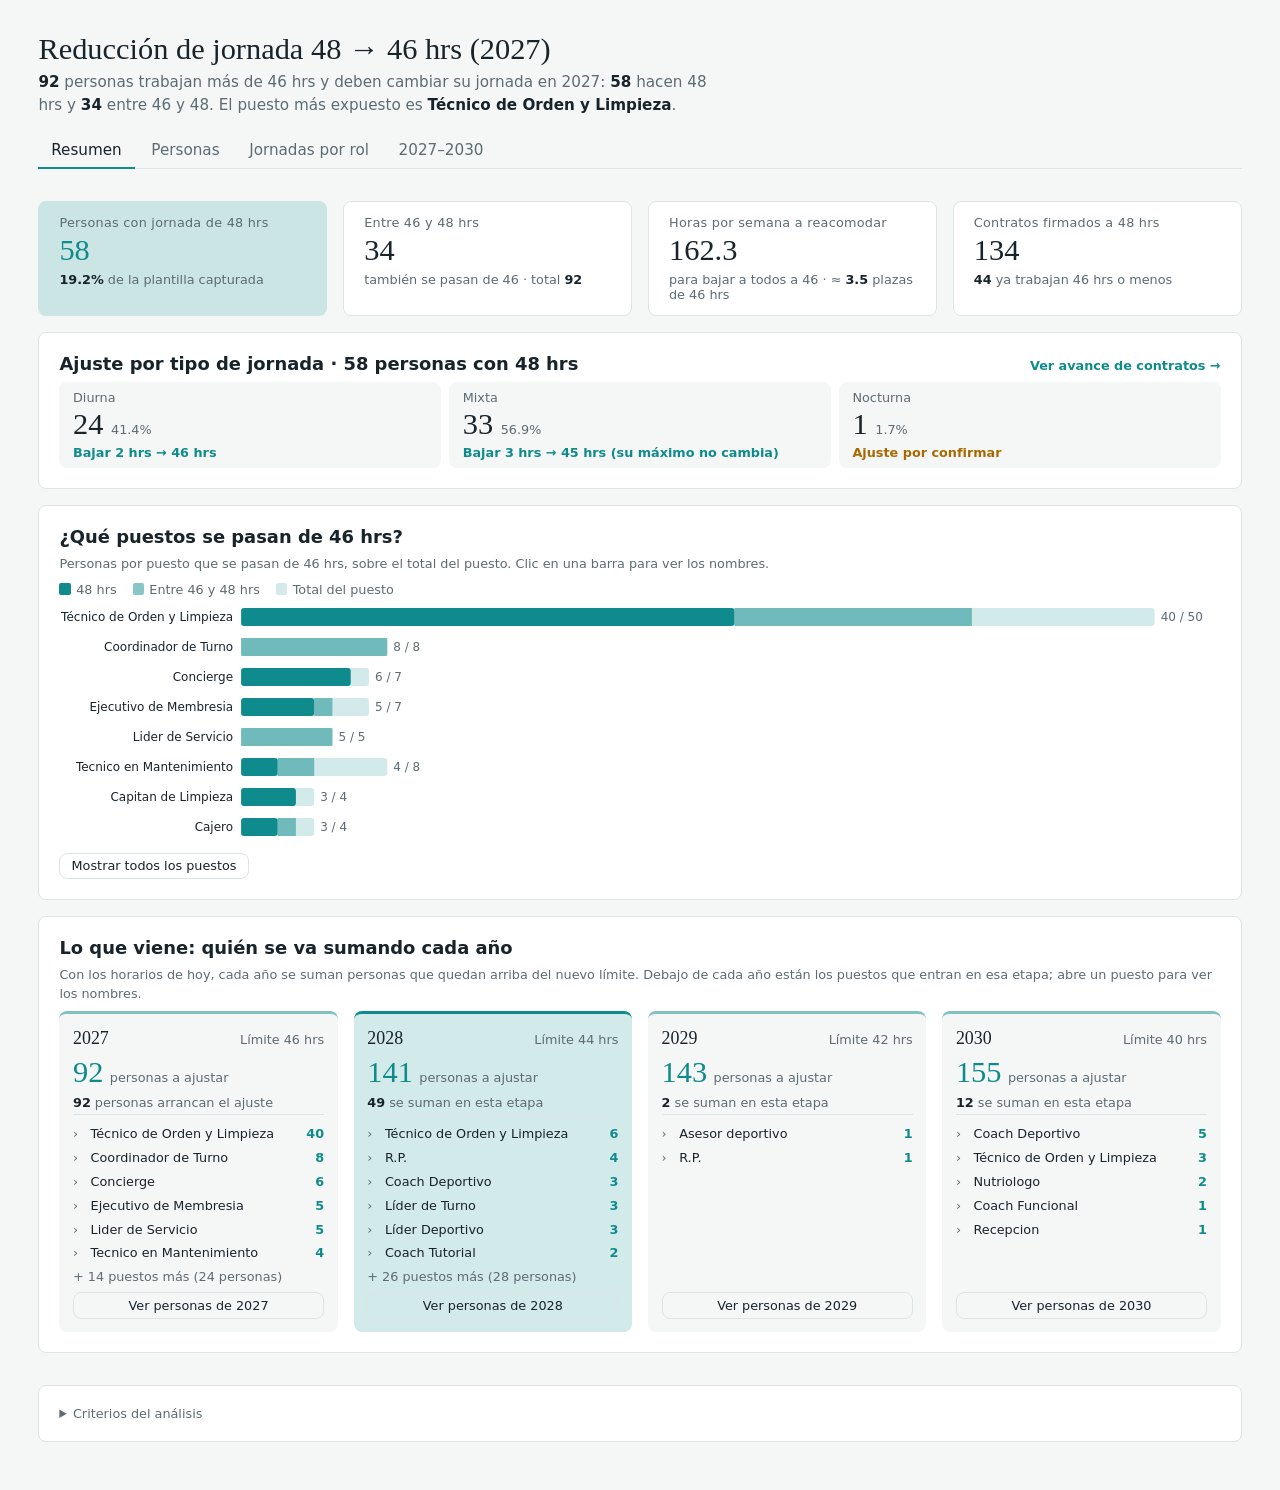
==== dashboard/Jornada_46hrs_2027_proyectar.html @ c169593b "Propuesta 2027 para las 92 personas arriba de 46 hrs El recorte se toma primero de los días más larg" ====
<!doctype html>
<html lang="es"><head><meta charset="utf-8"><meta name="viewport" content="width=device-width, initial-scale=1">
<title>Jornada 46 hrs 2027</title>
<style>
:root { color-scheme: light;
  --color-fg: #18232a; --color-fg-muted: #5d6b72; --color-bg: #f5f7f7; --color-panel: #ffffff; --color-border-line: #dde4e5;
  --color-ok: #2f7d4f; --color-warn: #a86a00; --color-bad: #b4372f;
  --font-anthropic-sans: "Segoe UI", system-ui, -apple-system, "Helvetica Neue", Arial, sans-serif;
  --font-anthropic-serif: Georgia, "Times New Roman", serif;
  --cds-font-size-caption: .8rem; --cds-font-size-body: .95rem; --cds-font-size-heading: 1.12rem; --cds-font-size-title: 1.9rem; --cds-font-weight-medium: 600;
  --cds-gap-xs: .25rem; --cds-gap-sm: .5rem; --cds-gap-md: 1rem; --cds-gap-lg: 1.5rem; --cds-gap-xl: 2rem;
  --cds-pad-xs: .25rem; --cds-pad-sm: .5rem; --cds-pad-md: .85rem; --cds-pad-lg: 1.25rem; --cds-radius: 8px;
  --cds-chart-muted: #c9d3d5; --cds-chart-axis: #b7c2c4; --cds-chart-grid: #e7ecec; --cds-chart-status-critical: #b4372f;
  --cds-surface-popover: #ffffff; --cds-border: #dde4e5; --cds-shadow-popover: 0 6px 20px rgba(20,40,45,.14); --cds-text-secondary: #5d6b72;
  --cds-dur-slow: .25s; --cds-ease-out: cubic-bezier(.2,.7,.2,1); }
[hidden] { display: none !important; }
html, body { margin: 0; background: var(--color-bg); color: var(--color-fg); font-family: var(--font-anthropic-sans); }
#dash-root { max-width: 1280px; margin-inline: auto; padding: 2rem max(20px, 3vw) 3rem; }
.gx b, .gx strong { font-weight: 600; }
</style>
<script>// https://d3js.org v7.8.5 Copyright 2010-2023 Mike Bostock
!function(t,n){"object"==typeof exports&&"undefined"!=typeof module?n(exports):"function"==typeof define&&define.amd?define(["exports"],n):n((t="undefined"!=typeof globalThis?globalThis:t||self).d3=t.d3||{})}(this,(function(t){"use strict";function n(t,n){return null==t||null==n?NaN:t<n?-1:t>n?1:t>=n?0:NaN}function e(t,n){return null==t||null==n?NaN:n<t?-1:n>t?1:n>=t?0:NaN}function r(t){let r,o,a;function u(t,n,e=0,i=t.length){if(e<i){if(0!==r(n,n))return i;do{const r=e+i>>>1;o(t[r],n)<0?e=r+1:i=r}while(e<i)}return e}return 2!==t.length?(r=n,o=(e,r)=>n(t(e),r),a=(n,e)=>t(n)-e):(r=t===n||t===e?t:i,o=t,a=t),{left:u,center:function(t,n,e=0,r=t.length){const i=u(t,n,e,r-1);return i>e&&a(t[i-1],n)>-a(t[i],n)?i-1:i},right:function(t,n,e=0,i=t.length){if(e<i){if(0!==r(n,n))return i;do{const r=e+i>>>1;o(t[r],n)<=0?e=r+1:i=r}while(e<i)}return e}}}function i(){return 0}function o(t){return null===t?NaN:+t}const a=r(n),u=a.right,c=a.left,f=r(o).center;var s=u;const l=d(y),h=d((function(t){const n=y(t);return(t,e,r,i,o)=>{n(t,e,(r<<=2)+0,(i<<=2)+0,o<<=2),n(t,e,r+1,i+1,o),n(t,e,r+2,i+2,o),n(t,e,r+3,i+3,o)}}));function d(t){return function(n,e,r=e){if(!((e=+e)>=0))throw new RangeError("invalid rx");if(!((r=+r)>=0))throw new RangeError("invalid ry");let{data:i,width:o,height:a}=n;if(!((o=Math.floor(o))>=0))throw new RangeError("invalid width");if(!((a=Math.floor(void 0!==a?a:i.length/o))>=0))throw new RangeError("invalid height");if(!o||!a||!e&&!r)return n;const u=e&&t(e),c=r&&t(r),f=i.slice();return u&&c?(p(u,f,i,o,a),p(u,i,f,o,a),p(u,f,i,o,a),g(c,i,f,o,a),g(c,f,i,o,a),g(c,i,f,o,a)):u?(p(u,i,f,o,a),p(u,f,i,o,a),p(u,i,f,o,a)):c&&(g(c,i,f,o,a),g(c,f,i,o,a),g(c,i,f,o,a)),n}}function p(t,n,e,r,i){for(let o=0,a=r*i;o<a;)t(n,e,o,o+=r,1)}function g(t,n,e,r,i){for(let o=0,a=r*i;o<r;++o)t(n,e,o,o+a,r)}function y(t){const n=Math.floor(t);if(n===t)return function(t){const n=2*t+1;return(e,r,i,o,a)=>{if(!((o-=a)>=i))return;let u=t*r[i];const c=a*t;for(let t=i,n=i+c;t<n;t+=a)u+=r[Math.min(o,t)];for(let t=i,f=o;t<=f;t+=a)u+=r[Math.min(o,t+c)],e[t]=u/n,u-=r[Math.max(i,t-c)]}}(t);const e=t-n,r=2*t+1;return(t,i,o,a,u)=>{if(!((a-=u)>=o))return;let c=n*i[o];const f=u*n,s=f+u;for(let t=o,n=o+f;t<n;t+=u)c+=i[Math.min(a,t)];for(let n=o,l=a;n<=l;n+=u)c+=i[Math.min(a,n+f)],t[n]=(c+e*(i[Math.max(o,n-s)]+i[Math.min(a,n+s)]))/r,c-=i[Math.max(o,n-f)]}}function v(t,n){let e=0;if(void 0===n)for(let n of t)null!=n&&(n=+n)>=n&&++e;else{let r=-1;for(let i of t)null!=(i=n(i,++r,t))&&(i=+i)>=i&&++e}return e}function _(t){return 0|t.length}function b(t){return!(t>0)}function m(t){return"object"!=typeof t||"length"in t?t:Array.from(t)}function x(t,n){let e,r=0,i=0,o=0;if(void 0===n)for(let n of t)null!=n&&(n=+n)>=n&&(e=n-i,i+=e/++r,o+=e*(n-i));else{let a=-1;for(let u of t)null!=(u=n(u,++a,t))&&(u=+u)>=u&&(e=u-i,i+=e/++r,o+=e*(u-i))}if(r>1)return o/(r-1)}function w(t,n){const e=x(t,n);return e?Math.sqrt(e):e}function M(t,n){let e,r;if(void 0===n)for(const n of t)null!=n&&(void 0===e?n>=n&&(e=r=n):(e>n&&(e=n),r<n&&(r=n)));else{let i=-1;for(let o of t)null!=(o=n(o,++i,t))&&(void 0===e?o>=o&&(e=r=o):(e>o&&(e=o),r<o&&(r=o)))}return[e,r]}class T{constructor(){this._partials=new Float64Array(32),this._n=0}add(t){const n=this._partials;let e=0;for(let r=0;r<this._n&&r<32;r++){const i=n[r],o=t+i,a=Math.abs(t)<Math.abs(i)?t-(o-i):i-(o-t);a&&(n[e++]=a),t=o}return n[e]=t,this._n=e+1,this}valueOf(){const t=this._partials;let n,e,r,i=this._n,o=0;if(i>0){for(o=t[--i];i>0&&(n=o,e=t[--i],o=n+e,r=e-(o-n),!r););i>0&&(r<0&&t[i-1]<0||r>0&&t[i-1]>0)&&(e=2*r,n=o+e,e==n-o&&(o=n))}return o}}class InternMap extends Map{constructor(t,n=N){if(super(),Object.defineProperties(this,{_intern:{value:new Map},_key:{value:n}}),null!=t)for(const[n,e]of t)this.set(n,e)}get(t){return super.get(A(this,t))}has(t){return super.has(A(this,t))}set(t,n){return super.set(S(this,t),n)}delete(t){return super.delete(E(this,t))}}class InternSet extends Set{constructor(t,n=N){if(super(),Object.defineProperties(this,{_intern:{value:new Map},_key:{value:n}}),null!=t)for(const n of t)this.add(n)}has(t){return super.has(A(this,t))}add(t){return super.add(S(this,t))}delete(t){return super.delete(E(this,t))}}function A({_intern:t,_key:n},e){const r=n(e);return t.has(r)?t.get(r):e}function S({_intern:t,_key:n},e){const r=n(e);return t.has(r)?t.get(r):(t.set(r,e),e)}function E({_intern:t,_key:n},e){const r=n(e);return t.has(r)&&(e=t.get(r),t.delete(r)),e}function N(t){return null!==t&&"object"==typeof t?t.valueOf():t}function k(t){return t}function C(t,...n){return F(t,k,k,n)}function P(t,...n){return F(t,Array.from,k,n)}function z(t,n){for(let e=1,r=n.length;e<r;++e)t=t.flatMap((t=>t.pop().map((([n,e])=>[...t,n,e]))));return t}function $(t,n,...e){return F(t,k,n,e)}function D(t,n,...e){return F(t,Array.from,n,e)}function R(t){if(1!==t.length)throw new Error("duplicate key");return t[0]}function F(t,n,e,r){return function t(i,o){if(o>=r.length)return e(i);const a=new InternMap,u=r[o++];let c=-1;for(const t of i){const n=u(t,++c,i),e=a.get(n);e?e.push(t):a.set(n,[t])}for(const[n,e]of a)a.set(n,t(e,o));return n(a)}(t,0)}function q(t,n){return Array.from(n,(n=>t[n]))}function U(t,...n){if("function"!=typeof t[Symbol.iterator])throw new TypeError("values is not iterable");t=Array.from(t);let[e]=n;if(e&&2!==e.length||n.length>1){const r=Uint32Array.from(t,((t,n)=>n));return n.length>1?(n=n.map((n=>t.map(n))),r.sort(((t,e)=>{for(const r of n){const n=O(r[t],r[e]);if(n)return n}}))):(e=t.map(e),r.sort(((t,n)=>O(e[t],e[n])))),q(t,r)}return t.sort(I(e))}function I(t=n){if(t===n)return O;if("function"!=typeof t)throw new TypeError("compare is not a function");return(n,e)=>{const r=t(n,e);return r||0===r?r:(0===t(e,e))-(0===t(n,n))}}function O(t,n){return(null==t||!(t>=t))-(null==n||!(n>=n))||(t<n?-1:t>n?1:0)}var B=Array.prototype.slice;function Y(t){return()=>t}const L=Math.sqrt(50),j=Math.sqrt(10),H=Math.sqrt(2);function X(t,n,e){const r=(n-t)/Math.max(0,e),i=Math.floor(Math.log10(r)),o=r/Math.pow(10,i),a=o>=L?10:o>=j?5:o>=H?2:1;let u,c,f;return i<0?(f=Math.pow(10,-i)/a,u=Math.round(t*f),c=Math.round(n*f),u/f<t&&++u,c/f>n&&--c,f=-f):(f=Math.pow(10,i)*a,u=Math.round(t/f),c=Math.round(n/f),u*f<t&&++u,c*f>n&&--c),c<u&&.5<=e&&e<2?X(t,n,2*e):[u,c,f]}function G(t,n,e){if(!((e=+e)>0))return[];if((t=+t)===(n=+n))return[t];const r=n<t,[i,o,a]=r?X(n,t,e):X(t,n,e);if(!(o>=i))return[];const u=o-i+1,c=new Array(u);if(r)if(a<0)for(let t=0;t<u;++t)c[t]=(o-t)/-a;else for(let t=0;t<u;++t)c[t]=(o-t)*a;else if(a<0)for(let t=0;t<u;++t)c[t]=(i+t)/-a;else for(let t=0;t<u;++t)c[t]=(i+t)*a;return c}function V(t,n,e){return X(t=+t,n=+n,e=+e)[2]}function W(t,n,e){e=+e;const r=(n=+n)<(t=+t),i=r?V(n,t,e):V(t,n,e);return(r?-1:1)*(i<0?1/-i:i)}function Z(t,n,e){let r;for(;;){const i=V(t,n,e);if(i===r||0===i||!isFinite(i))return[t,n];i>0?(t=Math.floor(t/i)*i,n=Math.ceil(n/i)*i):i<0&&(t=Math.ceil(t*i)/i,n=Math.floor(n*i)/i),r=i}}function K(t){return Math.max(1,Math.ceil(Math.log(v(t))/Math.LN2)+1)}function Q(){var t=k,n=M,e=K;function r(r){Array.isArray(r)||(r=Array.from(r));var i,o,a,u=r.length,c=new Array(u);for(i=0;i<u;++i)c[i]=t(r[i],i,r);var f=n(c),l=f[0],h=f[1],d=e(c,l,h);if(!Array.isArray(d)){const t=h,e=+d;if(n===M&&([l,h]=Z(l,h,e)),(d=G(l,h,e))[0]<=l&&(a=V(l,h,e)),d[d.length-1]>=h)if(t>=h&&n===M){const t=V(l,h,e);isFinite(t)&&(t>0?h=(Math.floor(h/t)+1)*t:t<0&&(h=(Math.ceil(h*-t)+1)/-t))}else d.pop()}for(var p=d.length,g=0,y=p;d[g]<=l;)++g;for(;d[y-1]>h;)--y;(g||y<p)&&(d=d.slice(g,y),p=y-g);var v,_=new Array(p+1);for(i=0;i<=p;++i)(v=_[i]=[]).x0=i>0?d[i-1]:l,v.x1=i<p?d[i]:h;if(isFinite(a)){if(a>0)for(i=0;i<u;++i)null!=(o=c[i])&&l<=o&&o<=h&&_[Math.min(p,Math.floor((o-l)/a))].push(r[i]);else if(a<0)for(i=0;i<u;++i)if(null!=(o=c[i])&&l<=o&&o<=h){const t=Math.floor((l-o)*a);_[Math.min(p,t+(d[t]<=o))].push(r[i])}}else for(i=0;i<u;++i)null!=(o=c[i])&&l<=o&&o<=h&&_[s(d,o,0,p)].push(r[i]);return _}return r.value=function(n){return arguments.length?(t="function"==typeof n?n:Y(n),r):t},r.domain=function(t){return arguments.length?(n="function"==typeof t?t:Y([t[0],t[1]]),r):n},r.thresholds=function(t){return arguments.length?(e="function"==typeof t?t:Y(Array.isArray(t)?B.call(t):t),r):e},r}function J(t,n){let e;if(void 0===n)for(const n of t)null!=n&&(e<n||void 0===e&&n>=n)&&(e=n);else{let r=-1;for(let i of t)null!=(i=n(i,++r,t))&&(e<i||void 0===e&&i>=i)&&(e=i)}return e}function tt(t,n){let e,r=-1,i=-1;if(void 0===n)for(const n of t)++i,null!=n&&(e<n||void 0===e&&n>=n)&&(e=n,r=i);else for(let o of t)null!=(o=n(o,++i,t))&&(e<o||void 0===e&&o>=o)&&(e=o,r=i);return r}function nt(t,n){let e;if(void 0===n)for(const n of t)null!=n&&(e>n||void 0===e&&n>=n)&&(e=n);else{let r=-1;for(let i of t)null!=(i=n(i,++r,t))&&(e>i||void 0===e&&i>=i)&&(e=i)}return e}function et(t,n){let e,r=-1,i=-1;if(void 0===n)for(const n of t)++i,null!=n&&(e>n||void 0===e&&n>=n)&&(e=n,r=i);else for(let o of t)null!=(o=n(o,++i,t))&&(e>o||void 0===e&&o>=o)&&(e=o,r=i);return r}function rt(t,n,e=0,r=1/0,i){if(n=Math.floor(n),e=Math.floor(Math.max(0,e)),r=Math.floor(Math.min(t.length-1,r)),!(e<=n&&n<=r))return t;for(i=void 0===i?O:I(i);r>e;){if(r-e>600){const o=r-e+1,a=n-e+1,u=Math.log(o),c=.5*Math.exp(2*u/3),f=.5*Math.sqrt(u*c*(o-c)/o)*(a-o/2<0?-1:1);rt(t,n,Math.max(e,Math.floor(n-a*c/o+f)),Math.min(r,Math.floor(n+(o-a)*c/o+f)),i)}const o=t[n];let a=e,u=r;for(it(t,e,n),i(t[r],o)>0&&it(t,e,r);a<u;){for(it(t,a,u),++a,--u;i(t[a],o)<0;)++a;for(;i(t[u],o)>0;)--u}0===i(t[e],o)?it(t,e,u):(++u,it(t,u,r)),u<=n&&(e=u+1),n<=u&&(r=u-1)}return t}function it(t,n,e){const r=t[n];t[n]=t[e],t[e]=r}function ot(t,e=n){let r,i=!1;if(1===e.length){let o;for(const a of t){const t=e(a);(i?n(t,o)>0:0===n(t,t))&&(r=a,o=t,i=!0)}}else for(const n of t)(i?e(n,r)>0:0===e(n,n))&&(r=n,i=!0);return r}function at(t,n,e){if(t=Float64Array.from(function*(t,n){if(void 0===n)for(let n of t)null!=n&&(n=+n)>=n&&(yield n);else{let e=-1;for(let r of t)null!=(r=n(r,++e,t))&&(r=+r)>=r&&(yield r)}}(t,e)),(r=t.length)&&!isNaN(n=+n)){if(n<=0||r<2)return nt(t);if(n>=1)return J(t);var r,i=(r-1)*n,o=Math.floor(i),a=J(rt(t,o).subarray(0,o+1));return a+(nt(t.subarray(o+1))-a)*(i-o)}}function ut(t,n,e=o){if((r=t.length)&&!isNaN(n=+n)){if(n<=0||r<2)return+e(t[0],0,t);if(n>=1)return+e(t[r-1],r-1,t);var r,i=(r-1)*n,a=Math.floor(i),u=+e(t[a],a,t);return u+(+e(t[a+1],a+1,t)-u)*(i-a)}}function ct(t,n,e=o){if(!isNaN(n=+n)){if(r=Float64Array.from(t,((n,r)=>o(e(t[r],r,t)))),n<=0)return et(r);if(n>=1)return tt(r);var r,i=Uint32Array.from(t,((t,n)=>n)),a=r.length-1,u=Math.floor(a*n);return rt(i,u,0,a,((t,n)=>O(r[t],r[n]))),(u=ot(i.subarray(0,u+1),(t=>r[t])))>=0?u:-1}}function ft(t){return Array.from(function*(t){for(const n of t)yield*n}(t))}function st(t,n){return[t,n]}function lt(t,n,e){t=+t,n=+n,e=(i=arguments.length)<2?(n=t,t=0,1):i<3?1:+e;for(var r=-1,i=0|Math.max(0,Math.ceil((n-t)/e)),o=new Array(i);++r<i;)o[r]=t+r*e;return o}function ht(t,e=n){if(1===e.length)return et(t,e);let r,i=-1,o=-1;for(const n of t)++o,(i<0?0===e(n,n):e(n,r)<0)&&(r=n,i=o);return i}var dt=pt(Math.random);function pt(t){return function(n,e=0,r=n.length){let i=r-(e=+e);for(;i;){const r=t()*i--|0,o=n[i+e];n[i+e]=n[r+e],n[r+e]=o}return n}}function gt(t){if(!(i=t.length))return[];for(var n=-1,e=nt(t,yt),r=new Array(e);++n<e;)for(var i,o=-1,a=r[n]=new Array(i);++o<i;)a[o]=t[o][n];return r}function yt(t){return t.length}function vt(t){return t instanceof InternSet?t:new InternSet(t)}function _t(t,n){const e=t[Symbol.iterator](),r=new Set;for(const t of n){const n=bt(t);if(r.has(n))continue;let i,o;for(;({value:i,done:o}=e.next());){if(o)return!1;const t=bt(i);if(r.add(t),Object.is(n,t))break}}return!0}function bt(t){return null!==t&&"object"==typeof t?t.valueOf():t}function mt(t){return t}var xt=1,wt=2,Mt=3,Tt=4,At=1e-6;function St(t){return"translate("+t+",0)"}function Et(t){return"translate(0,"+t+")"}function Nt(t){return n=>+t(n)}function kt(t,n){return n=Math.max(0,t.bandwidth()-2*n)/2,t.round()&&(n=Math.round(n)),e=>+t(e)+n}function Ct(){return!this.__axis}function Pt(t,n){var e=[],r=null,i=null,o=6,a=6,u=3,c="undefined"!=typeof window&&window.devicePixelRatio>1?0:.5,f=t===xt||t===Tt?-1:1,s=t===Tt||t===wt?"x":"y",l=t===xt||t===Mt?St:Et;function h(h){var d=null==r?n.ticks?n.ticks.apply(n,e):n.domain():r,p=null==i?n.tickFormat?n.tickFormat.apply(n,e):mt:i,g=Math.max(o,0)+u,y=n.range(),v=+y[0]+c,_=+y[y.length-1]+c,b=(n.bandwidth?kt:Nt)(n.copy(),c),m=h.selection?h.selection():h,x=m.selectAll(".domain").data([null]),w=m.selectAll(".tick").data(d,n).order(),M=w.exit(),T=w.enter().append("g").attr("class","tick"),A=w.select("line"),S=w.select("text");x=x.merge(x.enter().insert("path",".tick").attr("class","domain").attr("stroke","currentColor")),w=w.merge(T),A=A.merge(T.append("line").attr("stroke","currentColor").attr(s+"2",f*o)),S=S.merge(T.append("text").attr("fill","currentColor").attr(s,f*g).attr("dy",t===xt?"0em":t===Mt?"0.71em":"0.32em")),h!==m&&(x=x.transition(h),w=w.transition(h),A=A.transition(h),S=S.transition(h),M=M.transition(h).attr("opacity",At).attr("transform",(function(t){return isFinite(t=b(t))?l(t+c):this.getAttribute("transform")})),T.attr("opacity",At).attr("transform",(function(t){var n=this.parentNode.__axis;return l((n&&isFinite(n=n(t))?n:b(t))+c)}))),M.remove(),x.attr("d",t===Tt||t===wt?a?"M"+f*a+","+v+"H"+c+"V"+_+"H"+f*a:"M"+c+","+v+"V"+_:a?"M"+v+","+f*a+"V"+c+"H"+_+"V"+f*a:"M"+v+","+c+"H"+_),w.attr("opacity",1).attr("transform",(function(t){return l(b(t)+c)})),A.attr(s+"2",f*o),S.attr(s,f*g).text(p),m.filter(Ct).attr("fill","none").attr("font-size",10).attr("font-family","sans-serif").attr("text-anchor",t===wt?"start":t===Tt?"end":"middle"),m.each((function(){this.__axis=b}))}return h.scale=function(t){return arguments.length?(n=t,h):n},h.ticks=function(){return e=Array.from(arguments),h},h.tickArguments=function(t){return arguments.length?(e=null==t?[]:Array.from(t),h):e.slice()},h.tickValues=function(t){return arguments.length?(r=null==t?null:Array.from(t),h):r&&r.slice()},h.tickFormat=function(t){return arguments.length?(i=t,h):i},h.tickSize=function(t){return arguments.length?(o=a=+t,h):o},h.tickSizeInner=function(t){return arguments.length?(o=+t,h):o},h.tickSizeOuter=function(t){return arguments.length?(a=+t,h):a},h.tickPadding=function(t){return arguments.length?(u=+t,h):u},h.offset=function(t){return arguments.length?(c=+t,h):c},h}var zt={value:()=>{}};function $t(){for(var t,n=0,e=arguments.length,r={};n<e;++n){if(!(t=arguments[n]+"")||t in r||/[\s.]/.test(t))throw new Error("illegal type: "+t);r[t]=[]}return new Dt(r)}function Dt(t){this._=t}function Rt(t,n){for(var e,r=0,i=t.length;r<i;++r)if((e=t[r]).name===n)return e.value}function Ft(t,n,e){for(var r=0,i=t.length;r<i;++r)if(t[r].name===n){t[r]=zt,t=t.slice(0,r).concat(t.slice(r+1));break}return null!=e&&t.push({name:n,value:e}),t}Dt.prototype=$t.prototype={constructor:Dt,on:function(t,n){var e,r,i=this._,o=(r=i,(t+"").trim().split(/^|\s+/).map((function(t){var n="",e=t.indexOf(".");if(e>=0&&(n=t.slice(e+1),t=t.slice(0,e)),t&&!r.hasOwnProperty(t))throw new Error("unknown type: "+t);return{type:t,name:n}}))),a=-1,u=o.length;if(!(arguments.length<2)){if(null!=n&&"function"!=typeof n)throw new Error("invalid callback: "+n);for(;++a<u;)if(e=(t=o[a]).type)i[e]=Ft(i[e],t.name,n);else if(null==n)for(e in i)i[e]=Ft(i[e],t.name,null);return this}for(;++a<u;)if((e=(t=o[a]).type)&&(e=Rt(i[e],t.name)))return e},copy:function(){var t={},n=this._;for(var e in n)t[e]=n[e].slice();return new Dt(t)},call:function(t,n){if((e=arguments.length-2)>0)for(var e,r,i=new Array(e),o=0;o<e;++o)i[o]=arguments[o+2];if(!this._.hasOwnProperty(t))throw new Error("unknown type: "+t);for(o=0,e=(r=this._[t]).length;o<e;++o)r[o].value.apply(n,i)},apply:function(t,n,e){if(!this._.hasOwnProperty(t))throw new Error("unknown type: "+t);for(var r=this._[t],i=0,o=r.length;i<o;++i)r[i].value.apply(n,e)}};var qt="http://www.w3.org/1999/xhtml",Ut={svg:"http://www.w3.org/2000/svg",xhtml:qt,xlink:"http://www.w3.org/1999/xlink",xml:"http://www.w3.org/XML/1998/namespace",xmlns:"http://www.w3.org/2000/xmlns/"};function It(t){var n=t+="",e=n.indexOf(":");return e>=0&&"xmlns"!==(n=t.slice(0,e))&&(t=t.slice(e+1)),Ut.hasOwnProperty(n)?{space:Ut[n],local:t}:t}function Ot(t){return function(){var n=this.ownerDocument,e=this.namespaceURI;return e===qt&&n.documentElement.namespaceURI===qt?n.createElement(t):n.createElementNS(e,t)}}function Bt(t){return function(){return this.ownerDocument.createElementNS(t.space,t.local)}}function Yt(t){var n=It(t);return(n.local?Bt:Ot)(n)}function Lt(){}function jt(t){return null==t?Lt:function(){return this.querySelector(t)}}function Ht(t){return null==t?[]:Array.isArray(t)?t:Array.from(t)}function Xt(){return[]}function Gt(t){return null==t?Xt:function(){return this.querySelectorAll(t)}}function Vt(t){return function(){return this.matches(t)}}function Wt(t){return function(n){return n.matches(t)}}var Zt=Array.prototype.find;function Kt(){return this.firstElementChild}var Qt=Array.prototype.filter;function Jt(){return Array.from(this.children)}function tn(t){return new Array(t.length)}function nn(t,n){this.ownerDocument=t.ownerDocument,this.namespaceURI=t.namespaceURI,this._next=null,this._parent=t,this.__data__=n}function en(t,n,e,r,i,o){for(var a,u=0,c=n.length,f=o.length;u<f;++u)(a=n[u])?(a.__data__=o[u],r[u]=a):e[u]=new nn(t,o[u]);for(;u<c;++u)(a=n[u])&&(i[u]=a)}function rn(t,n,e,r,i,o,a){var u,c,f,s=new Map,l=n.length,h=o.length,d=new Array(l);for(u=0;u<l;++u)(c=n[u])&&(d[u]=f=a.call(c,c.__data__,u,n)+"",s.has(f)?i[u]=c:s.set(f,c));for(u=0;u<h;++u)f=a.call(t,o[u],u,o)+"",(c=s.get(f))?(r[u]=c,c.__data__=o[u],s.delete(f)):e[u]=new nn(t,o[u]);for(u=0;u<l;++u)(c=n[u])&&s.get(d[u])===c&&(i[u]=c)}function on(t){return t.__data__}function an(t){return"object"==typeof t&&"length"in t?t:Array.from(t)}function un(t,n){return t<n?-1:t>n?1:t>=n?0:NaN}function cn(t){return function(){this.removeAttribute(t)}}function fn(t){return function(){this.removeAttributeNS(t.space,t.local)}}function sn(t,n){return function(){this.setAttribute(t,n)}}function ln(t,n){return function(){this.setAttributeNS(t.space,t.local,n)}}function hn(t,n){return function(){var e=n.apply(this,arguments);null==e?this.removeAttribute(t):this.setAttribute(t,e)}}function dn(t,n){return function(){var e=n.apply(this,arguments);null==e?this.removeAttributeNS(t.space,t.local):this.setAttributeNS(t.space,t.local,e)}}function pn(t){return t.ownerDocument&&t.ownerDocument.defaultView||t.document&&t||t.defaultView}function gn(t){return function(){this.style.removeProperty(t)}}function yn(t,n,e){return function(){this.style.setProperty(t,n,e)}}function vn(t,n,e){return function(){var r=n.apply(this,arguments);null==r?this.style.removeProperty(t):this.style.setProperty(t,r,e)}}function _n(t,n){return t.style.getPropertyValue(n)||pn(t).getComputedStyle(t,null).getPropertyValue(n)}function bn(t){return function(){delete this[t]}}function mn(t,n){return function(){this[t]=n}}function xn(t,n){return function(){var e=n.apply(this,arguments);null==e?delete this[t]:this[t]=e}}function wn(t){return t.trim().split(/^|\s+/)}function Mn(t){return t.classList||new Tn(t)}function Tn(t){this._node=t,this._names=wn(t.getAttribute("class")||"")}function An(t,n){for(var e=Mn(t),r=-1,i=n.length;++r<i;)e.add(n[r])}function Sn(t,n){for(var e=Mn(t),r=-1,i=n.length;++r<i;)e.remove(n[r])}function En(t){return function(){An(this,t)}}function Nn(t){return function(){Sn(this,t)}}function kn(t,n){return function(){(n.apply(this,arguments)?An:Sn)(this,t)}}function Cn(){this.textContent=""}function Pn(t){return function(){this.textContent=t}}function zn(t){return function(){var n=t.apply(this,arguments);this.textContent=null==n?"":n}}function $n(){this.innerHTML=""}function Dn(t){return function(){this.innerHTML=t}}function Rn(t){return function(){var n=t.apply(this,arguments);this.innerHTML=null==n?"":n}}function Fn(){this.nextSibling&&this.parentNode.appendChild(this)}function qn(){this.previousSibling&&this.parentNode.insertBefore(this,this.parentNode.firstChild)}function Un(){return null}function In(){var t=this.parentNode;t&&t.removeChild(this)}function On(){var t=this.cloneNode(!1),n=this.parentNode;return n?n.insertBefore(t,this.nextSibling):t}function Bn(){var t=this.cloneNode(!0),n=this.parentNode;return n?n.insertBefore(t,this.nextSibling):t}function Yn(t){return function(){var n=this.__on;if(n){for(var e,r=0,i=-1,o=n.length;r<o;++r)e=n[r],t.type&&e.type!==t.type||e.name!==t.name?n[++i]=e:this.removeEventListener(e.type,e.listener,e.options);++i?n.length=i:delete this.__on}}}function Ln(t,n,e){return function(){var r,i=this.__on,o=function(t){return function(n){t.call(this,n,this.__data__)}}(n);if(i)for(var a=0,u=i.length;a<u;++a)if((r=i[a]).type===t.type&&r.name===t.name)return this.removeEventListener(r.type,r.listener,r.options),this.addEventListener(r.type,r.listener=o,r.options=e),void(r.value=n);this.addEventListener(t.type,o,e),r={type:t.type,name:t.name,value:n,listener:o,options:e},i?i.push(r):this.__on=[r]}}function jn(t,n,e){var r=pn(t),i=r.CustomEvent;"function"==typeof i?i=new i(n,e):(i=r.document.createEvent("Event"),e?(i.initEvent(n,e.bubbles,e.cancelable),i.detail=e.detail):i.initEvent(n,!1,!1)),t.dispatchEvent(i)}function Hn(t,n){return function(){return jn(this,t,n)}}function Xn(t,n){return function(){return jn(this,t,n.apply(this,arguments))}}nn.prototype={constructor:nn,appendChild:function(t){return this._parent.insertBefore(t,this._next)},insertBefore:function(t,n){return this._parent.insertBefore(t,n)},querySelector:function(t){return this._parent.querySelector(t)},querySelectorAll:function(t){return this._parent.querySelectorAll(t)}},Tn.prototype={add:function(t){this._names.indexOf(t)<0&&(this._names.push(t),this._node.setAttribute("class",this._names.join(" ")))},remove:function(t){var n=this._names.indexOf(t);n>=0&&(this._names.splice(n,1),this._node.setAttribute("class",this._names.join(" ")))},contains:function(t){return this._names.indexOf(t)>=0}};var Gn=[null];function Vn(t,n){this._groups=t,this._parents=n}function Wn(){return new Vn([[document.documentElement]],Gn)}function Zn(t){return"string"==typeof t?new Vn([[document.querySelector(t)]],[document.documentElement]):new Vn([[t]],Gn)}Vn.prototype=Wn.prototype={constructor:Vn,select:function(t){"function"!=typeof t&&(t=jt(t));for(var n=this._groups,e=n.length,r=new Array(e),i=0;i<e;++i)for(var o,a,u=n[i],c=u.length,f=r[i]=new Array(c),s=0;s<c;++s)(o=u[s])&&(a=t.call(o,o.__data__,s,u))&&("__data__"in o&&(a.__data__=o.__data__),f[s]=a);return new Vn(r,this._parents)},selectAll:function(t){t="function"==typeof t?function(t){return function(){return Ht(t.apply(this,arguments))}}(t):Gt(t);for(var n=this._groups,e=n.length,r=[],i=[],o=0;o<e;++o)for(var a,u=n[o],c=u.length,f=0;f<c;++f)(a=u[f])&&(r.push(t.call(a,a.__data__,f,u)),i.push(a));return new Vn(r,i)},selectChild:function(t){return this.select(null==t?Kt:function(t){return function(){return Zt.call(this.children,t)}}("function"==typeof t?t:Wt(t)))},selectChildren:function(t){return this.selectAll(null==t?Jt:function(t){return function(){return Qt.call(this.children,t)}}("function"==typeof t?t:Wt(t)))},filter:function(t){"function"!=typeof t&&(t=Vt(t));for(var n=this._groups,e=n.length,r=new Array(e),i=0;i<e;++i)for(var o,a=n[i],u=a.length,c=r[i]=[],f=0;f<u;++f)(o=a[f])&&t.call(o,o.__data__,f,a)&&c.push(o);return new Vn(r,this._parents)},data:function(t,n){if(!arguments.length)return Array.from(this,on);var e=n?rn:en,r=this._parents,i=this._groups;"function"!=typeof t&&(t=function(t){return function(){return t}}(t));for(var o=i.length,a=new Array(o),u=new Array(o),c=new Array(o),f=0;f<o;++f){var s=r[f],l=i[f],h=l.length,d=an(t.call(s,s&&s.__data__,f,r)),p=d.length,g=u[f]=new Array(p),y=a[f]=new Array(p);e(s,l,g,y,c[f]=new Array(h),d,n);for(var v,_,b=0,m=0;b<p;++b)if(v=g[b]){for(b>=m&&(m=b+1);!(_=y[m])&&++m<p;);v._next=_||null}}return(a=new Vn(a,r))._enter=u,a._exit=c,a},enter:function(){return new Vn(this._enter||this._groups.map(tn),this._parents)},exit:function(){return new Vn(this._exit||this._groups.map(tn),this._parents)},join:function(t,n,e){var r=this.enter(),i=this,o=this.exit();return"function"==typeof t?(r=t(r))&&(r=r.selection()):r=r.append(t+""),null!=n&&(i=n(i))&&(i=i.selection()),null==e?o.remove():e(o),r&&i?r.merge(i).order():i},merge:function(t){for(var n=t.selection?t.selection():t,e=this._groups,r=n._groups,i=e.length,o=r.length,a=Math.min(i,o),u=new Array(i),c=0;c<a;++c)for(var f,s=e[c],l=r[c],h=s.length,d=u[c]=new Array(h),p=0;p<h;++p)(f=s[p]||l[p])&&(d[p]=f);for(;c<i;++c)u[c]=e[c];return new Vn(u,this._parents)},selection:function(){return this},order:function(){for(var t=this._groups,n=-1,e=t.length;++n<e;)for(var r,i=t[n],o=i.length-1,a=i[o];--o>=0;)(r=i[o])&&(a&&4^r.compareDocumentPosition(a)&&a.parentNode.insertBefore(r,a),a=r);return this},sort:function(t){function n(n,e){return n&&e?t(n.__data__,e.__data__):!n-!e}t||(t=un);for(var e=this._groups,r=e.length,i=new Array(r),o=0;o<r;++o){for(var a,u=e[o],c=u.length,f=i[o]=new Array(c),s=0;s<c;++s)(a=u[s])&&(f[s]=a);f.sort(n)}return new Vn(i,this._parents).order()},call:function(){var t=arguments[0];return arguments[0]=this,t.apply(null,arguments),this},nodes:function(){return Array.from(this)},node:function(){for(var t=this._groups,n=0,e=t.length;n<e;++n)for(var r=t[n],i=0,o=r.length;i<o;++i){var a=r[i];if(a)return a}return null},size:function(){let t=0;for(const n of this)++t;return t},empty:function(){return!this.node()},each:function(t){for(var n=this._groups,e=0,r=n.length;e<r;++e)for(var i,o=n[e],a=0,u=o.length;a<u;++a)(i=o[a])&&t.call(i,i.__data__,a,o);return this},attr:function(t,n){var e=It(t);if(arguments.length<2){var r=this.node();return e.local?r.getAttributeNS(e.space,e.local):r.getAttribute(e)}return this.each((null==n?e.local?fn:cn:"function"==typeof n?e.local?dn:hn:e.local?ln:sn)(e,n))},style:function(t,n,e){return arguments.length>1?this.each((null==n?gn:"function"==typeof n?vn:yn)(t,n,null==e?"":e)):_n(this.node(),t)},property:function(t,n){return arguments.length>1?this.each((null==n?bn:"function"==typeof n?xn:mn)(t,n)):this.node()[t]},classed:function(t,n){var e=wn(t+"");if(arguments.length<2){for(var r=Mn(this.node()),i=-1,o=e.length;++i<o;)if(!r.contains(e[i]))return!1;return!0}return this.each(("function"==typeof n?kn:n?En:Nn)(e,n))},text:function(t){return arguments.length?this.each(null==t?Cn:("function"==typeof t?zn:Pn)(t)):this.node().textContent},html:function(t){return arguments.length?this.each(null==t?$n:("function"==typeof t?Rn:Dn)(t)):this.node().innerHTML},raise:function(){return this.each(Fn)},lower:function(){return this.each(qn)},append:function(t){var n="function"==typeof t?t:Yt(t);return this.select((function(){return this.appendChild(n.apply(this,arguments))}))},insert:function(t,n){var e="function"==typeof t?t:Yt(t),r=null==n?Un:"function"==typeof n?n:jt(n);return this.select((function(){return this.insertBefore(e.apply(this,arguments),r.apply(this,arguments)||null)}))},remove:function(){return this.each(In)},clone:function(t){return this.select(t?Bn:On)},datum:function(t){return arguments.length?this.property("__data__",t):this.node().__data__},on:function(t,n,e){var r,i,o=function(t){return t.trim().split(/^|\s+/).map((function(t){var n="",e=t.indexOf(".");return e>=0&&(n=t.slice(e+1),t=t.slice(0,e)),{type:t,name:n}}))}(t+""),a=o.length;if(!(arguments.length<2)){for(u=n?Ln:Yn,r=0;r<a;++r)this.each(u(o[r],n,e));return this}var u=this.node().__on;if(u)for(var c,f=0,s=u.length;f<s;++f)for(r=0,c=u[f];r<a;++r)if((i=o[r]).type===c.type&&i.name===c.name)return c.value},dispatch:function(t,n){return this.each(("function"==typeof n?Xn:Hn)(t,n))},[Symbol.iterator]:function*(){for(var t=this._groups,n=0,e=t.length;n<e;++n)for(var r,i=t[n],o=0,a=i.length;o<a;++o)(r=i[o])&&(yield r)}};var Kn=0;function Qn(){return new Jn}function Jn(){this._="@"+(++Kn).toString(36)}function te(t){let n;for(;n=t.sourceEvent;)t=n;return t}function ne(t,n){if(t=te(t),void 0===n&&(n=t.currentTarget),n){var e=n.ownerSVGElement||n;if(e.createSVGPoint){var r=e.createSVGPoint();return r.x=t.clientX,r.y=t.clientY,[(r=r.matrixTransform(n.getScreenCTM().inverse())).x,r.y]}if(n.getBoundingClientRect){var i=n.getBoundingClientRect();return[t.clientX-i.left-n.clientLeft,t.clientY-i.top-n.clientTop]}}return[t.pageX,t.pageY]}Jn.prototype=Qn.prototype={constructor:Jn,get:function(t){for(var n=this._;!(n in t);)if(!(t=t.parentNode))return;return t[n]},set:function(t,n){return t[this._]=n},remove:function(t){return this._ in t&&delete t[this._]},toString:function(){return this._}};const ee={passive:!1},re={capture:!0,passive:!1};function ie(t){t.stopImmediatePropagation()}function oe(t){t.preventDefault(),t.stopImmediatePropagation()}function ae(t){var n=t.document.documentElement,e=Zn(t).on("dragstart.drag",oe,re);"onselectstart"in n?e.on("selectstart.drag",oe,re):(n.__noselect=n.style.MozUserSelect,n.style.MozUserSelect="none")}function ue(t,n){var e=t.document.documentElement,r=Zn(t).on("dragstart.drag",null);n&&(r.on("click.drag",oe,re),setTimeout((function(){r.on("click.drag",null)}),0)),"onselectstart"in e?r.on("selectstart.drag",null):(e.style.MozUserSelect=e.__noselect,delete e.__noselect)}var ce=t=>()=>t;function fe(t,{sourceEvent:n,subject:e,target:r,identifier:i,active:o,x:a,y:u,dx:c,dy:f,dispatch:s}){Object.defineProperties(this,{type:{value:t,enumerable:!0,configurable:!0},sourceEvent:{value:n,enumerable:!0,configurable:!0},subject:{value:e,enumerable:!0,configurable:!0},target:{value:r,enumerable:!0,configurable:!0},identifier:{value:i,enumerable:!0,configurable:!0},active:{value:o,enumerable:!0,configurable:!0},x:{value:a,enumerable:!0,configurable:!0},y:{value:u,enumerable:!0,configurable:!0},dx:{value:c,enumerable:!0,configurable:!0},dy:{value:f,enumerable:!0,configurable:!0},_:{value:s}})}function se(t){return!t.ctrlKey&&!t.button}function le(){return this.parentNode}function he(t,n){return null==n?{x:t.x,y:t.y}:n}function de(){return navigator.maxTouchPoints||"ontouchstart"in this}function pe(t,n,e){t.prototype=n.prototype=e,e.constructor=t}function ge(t,n){var e=Object.create(t.prototype);for(var r in n)e[r]=n[r];return e}function ye(){}fe.prototype.on=function(){var t=this._.on.apply(this._,arguments);return t===this._?this:t};var ve=.7,_e=1/ve,be="\\s*([+-]?\\d+)\\s*",me="\\s*([+-]?(?:\\d*\\.)?\\d+(?:[eE][+-]?\\d+)?)\\s*",xe="\\s*([+-]?(?:\\d*\\.)?\\d+(?:[eE][+-]?\\d+)?)%\\s*",we=/^#([0-9a-f]{3,8})$/,Me=new RegExp(`^rgb\\(${be},${be},${be}\\)$`),Te=new RegExp(`^rgb\\(${xe},${xe},${xe}\\)$`),Ae=new RegExp(`^rgba\\(${be},${be},${be},${me}\\)$`),Se=new RegExp(`^rgba\\(${xe},${xe},${xe},${me}\\)$`),Ee=new RegExp(`^hsl\\(${me},${xe},${xe}\\)$`),Ne=new RegExp(`^hsla\\(${me},${xe},${xe},${me}\\)$`),ke={aliceblue:15792383,antiquewhite:16444375,aqua:65535,aquamarine:8388564,azure:15794175,beige:16119260,bisque:16770244,black:0,blanchedalmond:16772045,blue:255,blueviolet:9055202,brown:10824234,burlywood:14596231,cadetblue:6266528,chartreuse:8388352,chocolate:13789470,coral:16744272,cornflowerblue:6591981,cornsilk:16775388,crimson:14423100,cyan:65535,darkblue:139,darkcyan:35723,darkgoldenrod:12092939,darkgray:11119017,darkgreen:25600,darkgrey:11119017,darkkhaki:12433259,darkmagenta:9109643,darkolivegreen:5597999,darkorange:16747520,darkorchid:10040012,darkred:9109504,darksalmon:15308410,darkseagreen:9419919,darkslateblue:4734347,darkslategray:3100495,darkslategrey:3100495,darkturquoise:52945,darkviolet:9699539,deeppink:16716947,deepskyblue:49151,dimgray:6908265,dimgrey:6908265,dodgerblue:2003199,firebrick:11674146,floralwhite:16775920,forestgreen:2263842,fuchsia:16711935,gainsboro:14474460,ghostwhite:16316671,gold:16766720,goldenrod:14329120,gray:8421504,green:32768,greenyellow:11403055,grey:8421504,honeydew:15794160,hotpink:16738740,indianred:13458524,indigo:4915330,ivory:16777200,khaki:15787660,lavender:15132410,lavenderblush:16773365,lawngreen:8190976,lemonchiffon:16775885,lightblue:11393254,lightcoral:15761536,lightcyan:14745599,lightgoldenrodyellow:16448210,lightgray:13882323,lightgreen:9498256,lightgrey:13882323,lightpink:16758465,lightsalmon:16752762,lightseagreen:2142890,lightskyblue:8900346,lightslategray:7833753,lightslategrey:7833753,lightsteelblue:11584734,lightyellow:16777184,lime:65280,limegreen:3329330,linen:16445670,magenta:16711935,maroon:8388608,mediumaquamarine:6737322,mediumblue:205,mediumorchid:12211667,mediumpurple:9662683,mediumseagreen:3978097,mediumslateblue:8087790,mediumspringgreen:64154,mediumturquoise:4772300,mediumvioletred:13047173,midnightblue:1644912,mintcream:16121850,mistyrose:16770273,moccasin:16770229,navajowhite:16768685,navy:128,oldlace:16643558,olive:8421376,olivedrab:7048739,orange:16753920,orangered:16729344,orchid:14315734,palegoldenrod:15657130,palegreen:10025880,paleturquoise:11529966,palevioletred:14381203,papayawhip:16773077,peachpuff:16767673,peru:13468991,pink:16761035,plum:14524637,powderblue:11591910,purple:8388736,rebeccapurple:6697881,red:16711680,rosybrown:12357519,royalblue:4286945,saddlebrown:9127187,salmon:16416882,sandybrown:16032864,seagreen:3050327,seashell:16774638,sienna:10506797,silver:12632256,skyblue:8900331,slateblue:6970061,slategray:7372944,slategrey:7372944,snow:16775930,springgreen:65407,steelblue:4620980,tan:13808780,teal:32896,thistle:14204888,tomato:16737095,turquoise:4251856,violet:15631086,wheat:16113331,white:16777215,whitesmoke:16119285,yellow:16776960,yellowgreen:10145074};function Ce(){return this.rgb().formatHex()}function Pe(){return this.rgb().formatRgb()}function ze(t){var n,e;return t=(t+"").trim().toLowerCase(),(n=we.exec(t))?(e=n[1].length,n=parseInt(n[1],16),6===e?$e(n):3===e?new qe(n>>8&15|n>>4&240,n>>4&15|240&n,(15&n)<<4|15&n,1):8===e?De(n>>24&255,n>>16&255,n>>8&255,(255&n)/255):4===e?De(n>>12&15|n>>8&240,n>>8&15|n>>4&240,n>>4&15|240&n,((15&n)<<4|15&n)/255):null):(n=Me.exec(t))?new qe(n[1],n[2],n[3],1):(n=Te.exec(t))?new qe(255*n[1]/100,255*n[2]/100,255*n[3]/100,1):(n=Ae.exec(t))?De(n[1],n[2],n[3],n[4]):(n=Se.exec(t))?De(255*n[1]/100,255*n[2]/100,255*n[3]/100,n[4]):(n=Ee.exec(t))?Le(n[1],n[2]/100,n[3]/100,1):(n=Ne.exec(t))?Le(n[1],n[2]/100,n[3]/100,n[4]):ke.hasOwnProperty(t)?$e(ke[t]):"transparent"===t?new qe(NaN,NaN,NaN,0):null}function $e(t){return new qe(t>>16&255,t>>8&255,255&t,1)}function De(t,n,e,r){return r<=0&&(t=n=e=NaN),new qe(t,n,e,r)}function Re(t){return t instanceof ye||(t=ze(t)),t?new qe((t=t.rgb()).r,t.g,t.b,t.opacity):new qe}function Fe(t,n,e,r){return 1===arguments.length?Re(t):new qe(t,n,e,null==r?1:r)}function qe(t,n,e,r){this.r=+t,this.g=+n,this.b=+e,this.opacity=+r}function Ue(){return`#${Ye(this.r)}${Ye(this.g)}${Ye(this.b)}`}function Ie(){const t=Oe(this.opacity);return`${1===t?"rgb(":"rgba("}${Be(this.r)}, ${Be(this.g)}, ${Be(this.b)}${1===t?")":`, ${t})`}`}function Oe(t){return isNaN(t)?1:Math.max(0,Math.min(1,t))}function Be(t){return Math.max(0,Math.min(255,Math.round(t)||0))}function Ye(t){return((t=Be(t))<16?"0":"")+t.toString(16)}function Le(t,n,e,r){return r<=0?t=n=e=NaN:e<=0||e>=1?t=n=NaN:n<=0&&(t=NaN),new Xe(t,n,e,r)}function je(t){if(t instanceof Xe)return new Xe(t.h,t.s,t.l,t.opacity);if(t instanceof ye||(t=ze(t)),!t)return new Xe;if(t instanceof Xe)return t;var n=(t=t.rgb()).r/255,e=t.g/255,r=t.b/255,i=Math.min(n,e,r),o=Math.max(n,e,r),a=NaN,u=o-i,c=(o+i)/2;return u?(a=n===o?(e-r)/u+6*(e<r):e===o?(r-n)/u+2:(n-e)/u+4,u/=c<.5?o+i:2-o-i,a*=60):u=c>0&&c<1?0:a,new Xe(a,u,c,t.opacity)}function He(t,n,e,r){return 1===arguments.length?je(t):new Xe(t,n,e,null==r?1:r)}function Xe(t,n,e,r){this.h=+t,this.s=+n,this.l=+e,this.opacity=+r}function Ge(t){return(t=(t||0)%360)<0?t+360:t}function Ve(t){return Math.max(0,Math.min(1,t||0))}function We(t,n,e){return 255*(t<60?n+(e-n)*t/60:t<180?e:t<240?n+(e-n)*(240-t)/60:n)}pe(ye,ze,{copy(t){return Object.assign(new this.constructor,this,t)},displayable(){return this.rgb().displayable()},hex:Ce,formatHex:Ce,formatHex8:function(){return this.rgb().formatHex8()},formatHsl:function(){return je(this).formatHsl()},formatRgb:Pe,toString:Pe}),pe(qe,Fe,ge(ye,{brighter(t){return t=null==t?_e:Math.pow(_e,t),new qe(this.r*t,this.g*t,this.b*t,this.opacity)},darker(t){return t=null==t?ve:Math.pow(ve,t),new qe(this.r*t,this.g*t,this.b*t,this.opacity)},rgb(){return this},clamp(){return new qe(Be(this.r),Be(this.g),Be(this.b),Oe(this.opacity))},displayable(){return-.5<=this.r&&this.r<255.5&&-.5<=this.g&&this.g<255.5&&-.5<=this.b&&this.b<255.5&&0<=this.opacity&&this.opacity<=1},hex:Ue,formatHex:Ue,formatHex8:function(){return`#${Ye(this.r)}${Ye(this.g)}${Ye(this.b)}${Ye(255*(isNaN(this.opacity)?1:this.opacity))}`},formatRgb:Ie,toString:Ie})),pe(Xe,He,ge(ye,{brighter(t){return t=null==t?_e:Math.pow(_e,t),new Xe(this.h,this.s,this.l*t,this.opacity)},darker(t){return t=null==t?ve:Math.pow(ve,t),new Xe(this.h,this.s,this.l*t,this.opacity)},rgb(){var t=this.h%360+360*(this.h<0),n=isNaN(t)||isNaN(this.s)?0:this.s,e=this.l,r=e+(e<.5?e:1-e)*n,i=2*e-r;return new qe(We(t>=240?t-240:t+120,i,r),We(t,i,r),We(t<120?t+240:t-120,i,r),this.opacity)},clamp(){return new Xe(Ge(this.h),Ve(this.s),Ve(this.l),Oe(this.opacity))},displayable(){return(0<=this.s&&this.s<=1||isNaN(this.s))&&0<=this.l&&this.l<=1&&0<=this.opacity&&this.opacity<=1},formatHsl(){const t=Oe(this.opacity);return`${1===t?"hsl(":"hsla("}${Ge(this.h)}, ${100*Ve(this.s)}%, ${100*Ve(this.l)}%${1===t?")":`, ${t})`}`}}));const Ze=Math.PI/180,Ke=180/Math.PI,Qe=.96422,Je=1,tr=.82521,nr=4/29,er=6/29,rr=3*er*er,ir=er*er*er;function or(t){if(t instanceof ur)return new ur(t.l,t.a,t.b,t.opacity);if(t instanceof pr)return gr(t);t instanceof qe||(t=Re(t));var n,e,r=lr(t.r),i=lr(t.g),o=lr(t.b),a=cr((.2225045*r+.7168786*i+.0606169*o)/Je);return r===i&&i===o?n=e=a:(n=cr((.4360747*r+.3850649*i+.1430804*o)/Qe),e=cr((.0139322*r+.0971045*i+.7141733*o)/tr)),new ur(116*a-16,500*(n-a),200*(a-e),t.opacity)}function ar(t,n,e,r){return 1===arguments.length?or(t):new ur(t,n,e,null==r?1:r)}function ur(t,n,e,r){this.l=+t,this.a=+n,this.b=+e,this.opacity=+r}function cr(t){return t>ir?Math.pow(t,1/3):t/rr+nr}function fr(t){return t>er?t*t*t:rr*(t-nr)}function sr(t){return 255*(t<=.0031308?12.92*t:1.055*Math.pow(t,1/2.4)-.055)}function lr(t){return(t/=255)<=.04045?t/12.92:Math.pow((t+.055)/1.055,2.4)}function hr(t){if(t instanceof pr)return new pr(t.h,t.c,t.l,t.opacity);if(t instanceof ur||(t=or(t)),0===t.a&&0===t.b)return new pr(NaN,0<t.l&&t.l<100?0:NaN,t.l,t.opacity);var n=Math.atan2(t.b,t.a)*Ke;return new pr(n<0?n+360:n,Math.sqrt(t.a*t.a+t.b*t.b),t.l,t.opacity)}function dr(t,n,e,r){return 1===arguments.length?hr(t):new pr(t,n,e,null==r?1:r)}function pr(t,n,e,r){this.h=+t,this.c=+n,this.l=+e,this.opacity=+r}function gr(t){if(isNaN(t.h))return new ur(t.l,0,0,t.opacity);var n=t.h*Ze;return new ur(t.l,Math.cos(n)*t.c,Math.sin(n)*t.c,t.opacity)}pe(ur,ar,ge(ye,{brighter(t){return new ur(this.l+18*(null==t?1:t),this.a,this.b,this.opacity)},darker(t){return new ur(this.l-18*(null==t?1:t),this.a,this.b,this.opacity)},rgb(){var t=(this.l+16)/116,n=isNaN(this.a)?t:t+this.a/500,e=isNaN(this.b)?t:t-this.b/200;return new qe(sr(3.1338561*(n=Qe*fr(n))-1.6168667*(t=Je*fr(t))-.4906146*(e=tr*fr(e))),sr(-.9787684*n+1.9161415*t+.033454*e),sr(.0719453*n-.2289914*t+1.4052427*e),this.opacity)}})),pe(pr,dr,ge(ye,{brighter(t){return new pr(this.h,this.c,this.l+18*(null==t?1:t),this.opacity)},darker(t){return new pr(this.h,this.c,this.l-18*(null==t?1:t),this.opacity)},rgb(){return gr(this).rgb()}}));var yr=-.14861,vr=1.78277,_r=-.29227,br=-.90649,mr=1.97294,xr=mr*br,wr=mr*vr,Mr=vr*_r-br*yr;function Tr(t,n,e,r){return 1===arguments.length?function(t){if(t instanceof Ar)return new Ar(t.h,t.s,t.l,t.opacity);t instanceof qe||(t=Re(t));var n=t.r/255,e=t.g/255,r=t.b/255,i=(Mr*r+xr*n-wr*e)/(Mr+xr-wr),o=r-i,a=(mr*(e-i)-_r*o)/br,u=Math.sqrt(a*a+o*o)/(mr*i*(1-i)),c=u?Math.atan2(a,o)*Ke-120:NaN;return new Ar(c<0?c+360:c,u,i,t.opacity)}(t):new Ar(t,n,e,null==r?1:r)}function Ar(t,n,e,r){this.h=+t,this.s=+n,this.l=+e,this.opacity=+r}function Sr(t,n,e,r,i){var o=t*t,a=o*t;return((1-3*t+3*o-a)*n+(4-6*o+3*a)*e+(1+3*t+3*o-3*a)*r+a*i)/6}function Er(t){var n=t.length-1;return function(e){var r=e<=0?e=0:e>=1?(e=1,n-1):Math.floor(e*n),i=t[r],o=t[r+1],a=r>0?t[r-1]:2*i-o,u=r<n-1?t[r+2]:2*o-i;return Sr((e-r/n)*n,a,i,o,u)}}function Nr(t){var n=t.length;return function(e){var r=Math.floor(((e%=1)<0?++e:e)*n),i=t[(r+n-1)%n],o=t[r%n],a=t[(r+1)%n],u=t[(r+2)%n];return Sr((e-r/n)*n,i,o,a,u)}}pe(Ar,Tr,ge(ye,{brighter(t){return t=null==t?_e:Math.pow(_e,t),new Ar(this.h,this.s,this.l*t,this.opacity)},darker(t){return t=null==t?ve:Math.pow(ve,t),new Ar(this.h,this.s,this.l*t,this.opacity)},rgb(){var t=isNaN(this.h)?0:(this.h+120)*Ze,n=+this.l,e=isNaN(this.s)?0:this.s*n*(1-n),r=Math.cos(t),i=Math.sin(t);return new qe(255*(n+e*(yr*r+vr*i)),255*(n+e*(_r*r+br*i)),255*(n+e*(mr*r)),this.opacity)}}));var kr=t=>()=>t;function Cr(t,n){return function(e){return t+e*n}}function Pr(t,n){var e=n-t;return e?Cr(t,e>180||e<-180?e-360*Math.round(e/360):e):kr(isNaN(t)?n:t)}function zr(t){return 1==(t=+t)?$r:function(n,e){return e-n?function(t,n,e){return t=Math.pow(t,e),n=Math.pow(n,e)-t,e=1/e,function(r){return Math.pow(t+r*n,e)}}(n,e,t):kr(isNaN(n)?e:n)}}function $r(t,n){var e=n-t;return e?Cr(t,e):kr(isNaN(t)?n:t)}var Dr=function t(n){var e=zr(n);function r(t,n){var r=e((t=Fe(t)).r,(n=Fe(n)).r),i=e(t.g,n.g),o=e(t.b,n.b),a=$r(t.opacity,n.opacity);return function(n){return t.r=r(n),t.g=i(n),t.b=o(n),t.opacity=a(n),t+""}}return r.gamma=t,r}(1);function Rr(t){return function(n){var e,r,i=n.length,o=new Array(i),a=new Array(i),u=new Array(i);for(e=0;e<i;++e)r=Fe(n[e]),o[e]=r.r||0,a[e]=r.g||0,u[e]=r.b||0;return o=t(o),a=t(a),u=t(u),r.opacity=1,function(t){return r.r=o(t),r.g=a(t),r.b=u(t),r+""}}}var Fr=Rr(Er),qr=Rr(Nr);function Ur(t,n){n||(n=[]);var e,r=t?Math.min(n.length,t.length):0,i=n.slice();return function(o){for(e=0;e<r;++e)i[e]=t[e]*(1-o)+n[e]*o;return i}}function Ir(t){return ArrayBuffer.isView(t)&&!(t instanceof DataView)}function Or(t,n){var e,r=n?n.length:0,i=t?Math.min(r,t.length):0,o=new Array(i),a=new Array(r);for(e=0;e<i;++e)o[e]=Gr(t[e],n[e]);for(;e<r;++e)a[e]=n[e];return function(t){for(e=0;e<i;++e)a[e]=o[e](t);return a}}function Br(t,n){var e=new Date;return t=+t,n=+n,function(r){return e.setTime(t*(1-r)+n*r),e}}function Yr(t,n){return t=+t,n=+n,function(e){return t*(1-e)+n*e}}function Lr(t,n){var e,r={},i={};for(e in null!==t&&"object"==typeof t||(t={}),null!==n&&"object"==typeof n||(n={}),n)e in t?r[e]=Gr(t[e],n[e]):i[e]=n[e];return function(t){for(e in r)i[e]=r[e](t);return i}}var jr=/[-+]?(?:\d+\.?\d*|\.?\d+)(?:[eE][-+]?\d+)?/g,Hr=new RegExp(jr.source,"g");function Xr(t,n){var e,r,i,o=jr.lastIndex=Hr.lastIndex=0,a=-1,u=[],c=[];for(t+="",n+="";(e=jr.exec(t))&&(r=Hr.exec(n));)(i=r.index)>o&&(i=n.slice(o,i),u[a]?u[a]+=i:u[++a]=i),(e=e[0])===(r=r[0])?u[a]?u[a]+=r:u[++a]=r:(u[++a]=null,c.push({i:a,x:Yr(e,r)})),o=Hr.lastIndex;return o<n.length&&(i=n.slice(o),u[a]?u[a]+=i:u[++a]=i),u.length<2?c[0]?function(t){return function(n){return t(n)+""}}(c[0].x):function(t){return function(){return t}}(n):(n=c.length,function(t){for(var e,r=0;r<n;++r)u[(e=c[r]).i]=e.x(t);return u.join("")})}function Gr(t,n){var e,r=typeof n;return null==n||"boolean"===r?kr(n):("number"===r?Yr:"string"===r?(e=ze(n))?(n=e,Dr):Xr:n instanceof ze?Dr:n instanceof Date?Br:Ir(n)?Ur:Array.isArray(n)?Or:"function"!=typeof n.valueOf&&"function"!=typeof n.toString||isNaN(n)?Lr:Yr)(t,n)}function Vr(t,n){return t=+t,n=+n,function(e){return Math.round(t*(1-e)+n*e)}}var Wr,Zr=180/Math.PI,Kr={translateX:0,translateY:0,rotate:0,skewX:0,scaleX:1,scaleY:1};function Qr(t,n,e,r,i,o){var a,u,c;return(a=Math.sqrt(t*t+n*n))&&(t/=a,n/=a),(c=t*e+n*r)&&(e-=t*c,r-=n*c),(u=Math.sqrt(e*e+r*r))&&(e/=u,r/=u,c/=u),t*r<n*e&&(t=-t,n=-n,c=-c,a=-a),{translateX:i,translateY:o,rotate:Math.atan2(n,t)*Zr,skewX:Math.atan(c)*Zr,scaleX:a,scaleY:u}}function Jr(t,n,e,r){function i(t){return t.length?t.pop()+" ":""}return function(o,a){var u=[],c=[];return o=t(o),a=t(a),function(t,r,i,o,a,u){if(t!==i||r!==o){var c=a.push("translate(",null,n,null,e);u.push({i:c-4,x:Yr(t,i)},{i:c-2,x:Yr(r,o)})}else(i||o)&&a.push("translate("+i+n+o+e)}(o.translateX,o.translateY,a.translateX,a.translateY,u,c),function(t,n,e,o){t!==n?(t-n>180?n+=360:n-t>180&&(t+=360),o.push({i:e.push(i(e)+"rotate(",null,r)-2,x:Yr(t,n)})):n&&e.push(i(e)+"rotate("+n+r)}(o.rotate,a.rotate,u,c),function(t,n,e,o){t!==n?o.push({i:e.push(i(e)+"skewX(",null,r)-2,x:Yr(t,n)}):n&&e.push(i(e)+"skewX("+n+r)}(o.skewX,a.skewX,u,c),function(t,n,e,r,o,a){if(t!==e||n!==r){var u=o.push(i(o)+"scale(",null,",",null,")");a.push({i:u-4,x:Yr(t,e)},{i:u-2,x:Yr(n,r)})}else 1===e&&1===r||o.push(i(o)+"scale("+e+","+r+")")}(o.scaleX,o.scaleY,a.scaleX,a.scaleY,u,c),o=a=null,function(t){for(var n,e=-1,r=c.length;++e<r;)u[(n=c[e]).i]=n.x(t);return u.join("")}}}var ti=Jr((function(t){const n=new("function"==typeof DOMMatrix?DOMMatrix:WebKitCSSMatrix)(t+"");return n.isIdentity?Kr:Qr(n.a,n.b,n.c,n.d,n.e,n.f)}),"px, ","px)","deg)"),ni=Jr((function(t){return null==t?Kr:(Wr||(Wr=document.createElementNS("http://www.w3.org/2000/svg","g")),Wr.setAttribute("transform",t),(t=Wr.transform.baseVal.consolidate())?Qr((t=t.matrix).a,t.b,t.c,t.d,t.e,t.f):Kr)}),", ",")",")");function ei(t){return((t=Math.exp(t))+1/t)/2}var ri=function t(n,e,r){function i(t,i){var o,a,u=t[0],c=t[1],f=t[2],s=i[0],l=i[1],h=i[2],d=s-u,p=l-c,g=d*d+p*p;if(g<1e-12)a=Math.log(h/f)/n,o=function(t){return[u+t*d,c+t*p,f*Math.exp(n*t*a)]};else{var y=Math.sqrt(g),v=(h*h-f*f+r*g)/(2*f*e*y),_=(h*h-f*f-r*g)/(2*h*e*y),b=Math.log(Math.sqrt(v*v+1)-v),m=Math.log(Math.sqrt(_*_+1)-_);a=(m-b)/n,o=function(t){var r=t*a,i=ei(b),o=f/(e*y)*(i*function(t){return((t=Math.exp(2*t))-1)/(t+1)}(n*r+b)-function(t){return((t=Math.exp(t))-1/t)/2}(b));return[u+o*d,c+o*p,f*i/ei(n*r+b)]}}return o.duration=1e3*a*n/Math.SQRT2,o}return i.rho=function(n){var e=Math.max(.001,+n),r=e*e;return t(e,r,r*r)},i}(Math.SQRT2,2,4);function ii(t){return function(n,e){var r=t((n=He(n)).h,(e=He(e)).h),i=$r(n.s,e.s),o=$r(n.l,e.l),a=$r(n.opacity,e.opacity);return function(t){return n.h=r(t),n.s=i(t),n.l=o(t),n.opacity=a(t),n+""}}}var oi=ii(Pr),ai=ii($r);function ui(t){return function(n,e){var r=t((n=dr(n)).h,(e=dr(e)).h),i=$r(n.c,e.c),o=$r(n.l,e.l),a=$r(n.opacity,e.opacity);return function(t){return n.h=r(t),n.c=i(t),n.l=o(t),n.opacity=a(t),n+""}}}var ci=ui(Pr),fi=ui($r);function si(t){return function n(e){function r(n,r){var i=t((n=Tr(n)).h,(r=Tr(r)).h),o=$r(n.s,r.s),a=$r(n.l,r.l),u=$r(n.opacity,r.opacity);return function(t){return n.h=i(t),n.s=o(t),n.l=a(Math.pow(t,e)),n.opacity=u(t),n+""}}return e=+e,r.gamma=n,r}(1)}var li=si(Pr),hi=si($r);function di(t,n){void 0===n&&(n=t,t=Gr);for(var e=0,r=n.length-1,i=n[0],o=new Array(r<0?0:r);e<r;)o[e]=t(i,i=n[++e]);return function(t){var n=Math.max(0,Math.min(r-1,Math.floor(t*=r)));return o[n](t-n)}}var pi,gi,yi=0,vi=0,_i=0,bi=1e3,mi=0,xi=0,wi=0,Mi="object"==typeof performance&&performance.now?performance:Date,Ti="object"==typeof window&&window.requestAnimationFrame?window.requestAnimationFrame.bind(window):function(t){setTimeout(t,17)};function Ai(){return xi||(Ti(Si),xi=Mi.now()+wi)}function Si(){xi=0}function Ei(){this._call=this._time=this._next=null}function Ni(t,n,e){var r=new Ei;return r.restart(t,n,e),r}function ki(){Ai(),++yi;for(var t,n=pi;n;)(t=xi-n._time)>=0&&n._call.call(void 0,t),n=n._next;--yi}function Ci(){xi=(mi=Mi.now())+wi,yi=vi=0;try{ki()}finally{yi=0,function(){var t,n,e=pi,r=1/0;for(;e;)e._call?(r>e._time&&(r=e._time),t=e,e=e._next):(n=e._next,e._next=null,e=t?t._next=n:pi=n);gi=t,zi(r)}(),xi=0}}function Pi(){var t=Mi.now(),n=t-mi;n>bi&&(wi-=n,mi=t)}function zi(t){yi||(vi&&(vi=clearTimeout(vi)),t-xi>24?(t<1/0&&(vi=setTimeout(Ci,t-Mi.now()-wi)),_i&&(_i=clearInterval(_i))):(_i||(mi=Mi.now(),_i=setInterval(Pi,bi)),yi=1,Ti(Ci)))}function $i(t,n,e){var r=new Ei;return n=null==n?0:+n,r.restart((e=>{r.stop(),t(e+n)}),n,e),r}Ei.prototype=Ni.prototype={constructor:Ei,restart:function(t,n,e){if("function"!=typeof t)throw new TypeError("callback is not a function");e=(null==e?Ai():+e)+(null==n?0:+n),this._next||gi===this||(gi?gi._next=this:pi=this,gi=this),this._call=t,this._time=e,zi()},stop:function(){this._call&&(this._call=null,this._time=1/0,zi())}};var Di=$t("start","end","cancel","interrupt"),Ri=[],Fi=0,qi=1,Ui=2,Ii=3,Oi=4,Bi=5,Yi=6;function Li(t,n,e,r,i,o){var a=t.__transition;if(a){if(e in a)return}else t.__transition={};!function(t,n,e){var r,i=t.__transition;function o(t){e.state=qi,e.timer.restart(a,e.delay,e.time),e.delay<=t&&a(t-e.delay)}function a(o){var f,s,l,h;if(e.state!==qi)return c();for(f in i)if((h=i[f]).name===e.name){if(h.state===Ii)return $i(a);h.state===Oi?(h.state=Yi,h.timer.stop(),h.on.call("interrupt",t,t.__data__,h.index,h.group),delete i[f]):+f<n&&(h.state=Yi,h.timer.stop(),h.on.call("cancel",t,t.__data__,h.index,h.group),delete i[f])}if($i((function(){e.state===Ii&&(e.state=Oi,e.timer.restart(u,e.delay,e.time),u(o))})),e.state=Ui,e.on.call("start",t,t.__data__,e.index,e.group),e.state===Ui){for(e.state=Ii,r=new Array(l=e.tween.length),f=0,s=-1;f<l;++f)(h=e.tween[f].value.call(t,t.__data__,e.index,e.group))&&(r[++s]=h);r.length=s+1}}function u(n){for(var i=n<e.duration?e.ease.call(null,n/e.duration):(e.timer.restart(c),e.state=Bi,1),o=-1,a=r.length;++o<a;)r[o].call(t,i);e.state===Bi&&(e.on.call("end",t,t.__data__,e.index,e.group),c())}function c(){for(var r in e.state=Yi,e.timer.stop(),delete i[n],i)return;delete t.__transition}i[n]=e,e.timer=Ni(o,0,e.time)}(t,e,{name:n,index:r,group:i,on:Di,tween:Ri,time:o.time,delay:o.delay,duration:o.duration,ease:o.ease,timer:null,state:Fi})}function ji(t,n){var e=Xi(t,n);if(e.state>Fi)throw new Error("too late; already scheduled");return e}function Hi(t,n){var e=Xi(t,n);if(e.state>Ii)throw new Error("too late; already running");return e}function Xi(t,n){var e=t.__transition;if(!e||!(e=e[n]))throw new Error("transition not found");return e}function Gi(t,n){var e,r,i,o=t.__transition,a=!0;if(o){for(i in n=null==n?null:n+"",o)(e=o[i]).name===n?(r=e.state>Ui&&e.state<Bi,e.state=Yi,e.timer.stop(),e.on.call(r?"interrupt":"cancel",t,t.__data__,e.index,e.group),delete o[i]):a=!1;a&&delete t.__transition}}function Vi(t,n){var e,r;return function(){var i=Hi(this,t),o=i.tween;if(o!==e)for(var a=0,u=(r=e=o).length;a<u;++a)if(r[a].name===n){(r=r.slice()).splice(a,1);break}i.tween=r}}function Wi(t,n,e){var r,i;if("function"!=typeof e)throw new Error;return function(){var o=Hi(this,t),a=o.tween;if(a!==r){i=(r=a).slice();for(var u={name:n,value:e},c=0,f=i.length;c<f;++c)if(i[c].name===n){i[c]=u;break}c===f&&i.push(u)}o.tween=i}}function Zi(t,n,e){var r=t._id;return t.each((function(){var t=Hi(this,r);(t.value||(t.value={}))[n]=e.apply(this,arguments)})),function(t){return Xi(t,r).value[n]}}function Ki(t,n){var e;return("number"==typeof n?Yr:n instanceof ze?Dr:(e=ze(n))?(n=e,Dr):Xr)(t,n)}function Qi(t){return function(){this.removeAttribute(t)}}function Ji(t){return function(){this.removeAttributeNS(t.space,t.local)}}function to(t,n,e){var r,i,o=e+"";return function(){var a=this.getAttribute(t);return a===o?null:a===r?i:i=n(r=a,e)}}function no(t,n,e){var r,i,o=e+"";return function(){var a=this.getAttributeNS(t.space,t.local);return a===o?null:a===r?i:i=n(r=a,e)}}function eo(t,n,e){var r,i,o;return function(){var a,u,c=e(this);if(null!=c)return(a=this.getAttribute(t))===(u=c+"")?null:a===r&&u===i?o:(i=u,o=n(r=a,c));this.removeAttribute(t)}}function ro(t,n,e){var r,i,o;return function(){var a,u,c=e(this);if(null!=c)return(a=this.getAttributeNS(t.space,t.local))===(u=c+"")?null:a===r&&u===i?o:(i=u,o=n(r=a,c));this.removeAttributeNS(t.space,t.local)}}function io(t,n){var e,r;function i(){var i=n.apply(this,arguments);return i!==r&&(e=(r=i)&&function(t,n){return function(e){this.setAttributeNS(t.space,t.local,n.call(this,e))}}(t,i)),e}return i._value=n,i}function oo(t,n){var e,r;function i(){var i=n.apply(this,arguments);return i!==r&&(e=(r=i)&&function(t,n){return function(e){this.setAttribute(t,n.call(this,e))}}(t,i)),e}return i._value=n,i}function ao(t,n){return function(){ji(this,t).delay=+n.apply(this,arguments)}}function uo(t,n){return n=+n,function(){ji(this,t).delay=n}}function co(t,n){return function(){Hi(this,t).duration=+n.apply(this,arguments)}}function fo(t,n){return n=+n,function(){Hi(this,t).duration=n}}var so=Wn.prototype.constructor;function lo(t){return function(){this.style.removeProperty(t)}}var ho=0;function po(t,n,e,r){this._groups=t,this._parents=n,this._name=e,this._id=r}function go(t){return Wn().transition(t)}function yo(){return++ho}var vo=Wn.prototype;po.prototype=go.prototype={constructor:po,select:function(t){var n=this._name,e=this._id;"function"!=typeof t&&(t=jt(t));for(var r=this._groups,i=r.length,o=new Array(i),a=0;a<i;++a)for(var u,c,f=r[a],s=f.length,l=o[a]=new Array(s),h=0;h<s;++h)(u=f[h])&&(c=t.call(u,u.__data__,h,f))&&("__data__"in u&&(c.__data__=u.__data__),l[h]=c,Li(l[h],n,e,h,l,Xi(u,e)));return new po(o,this._parents,n,e)},selectAll:function(t){var n=this._name,e=this._id;"function"!=typeof t&&(t=Gt(t));for(var r=this._groups,i=r.length,o=[],a=[],u=0;u<i;++u)for(var c,f=r[u],s=f.length,l=0;l<s;++l)if(c=f[l]){for(var h,d=t.call(c,c.__data__,l,f),p=Xi(c,e),g=0,y=d.length;g<y;++g)(h=d[g])&&Li(h,n,e,g,d,p);o.push(d),a.push(c)}return new po(o,a,n,e)},selectChild:vo.selectChild,selectChildren:vo.selectChildren,filter:function(t){"function"!=typeof t&&(t=Vt(t));for(var n=this._groups,e=n.length,r=new Array(e),i=0;i<e;++i)for(var o,a=n[i],u=a.length,c=r[i]=[],f=0;f<u;++f)(o=a[f])&&t.call(o,o.__data__,f,a)&&c.push(o);return new po(r,this._parents,this._name,this._id)},merge:function(t){if(t._id!==this._id)throw new Error;for(var n=this._groups,e=t._groups,r=n.length,i=e.length,o=Math.min(r,i),a=new Array(r),u=0;u<o;++u)for(var c,f=n[u],s=e[u],l=f.length,h=a[u]=new Array(l),d=0;d<l;++d)(c=f[d]||s[d])&&(h[d]=c);for(;u<r;++u)a[u]=n[u];return new po(a,this._parents,this._name,this._id)},selection:function(){return new so(this._groups,this._parents)},transition:function(){for(var t=this._name,n=this._id,e=yo(),r=this._groups,i=r.length,o=0;o<i;++o)for(var a,u=r[o],c=u.length,f=0;f<c;++f)if(a=u[f]){var s=Xi(a,n);Li(a,t,e,f,u,{time:s.time+s.delay+s.duration,delay:0,duration:s.duration,ease:s.ease})}return new po(r,this._parents,t,e)},call:vo.call,nodes:vo.nodes,node:vo.node,size:vo.size,empty:vo.empty,each:vo.each,on:function(t,n){var e=this._id;return arguments.length<2?Xi(this.node(),e).on.on(t):this.each(function(t,n,e){var r,i,o=function(t){return(t+"").trim().split(/^|\s+/).every((function(t){var n=t.indexOf(".");return n>=0&&(t=t.slice(0,n)),!t||"start"===t}))}(n)?ji:Hi;return function(){var a=o(this,t),u=a.on;u!==r&&(i=(r=u).copy()).on(n,e),a.on=i}}(e,t,n))},attr:function(t,n){var e=It(t),r="transform"===e?ni:Ki;return this.attrTween(t,"function"==typeof n?(e.local?ro:eo)(e,r,Zi(this,"attr."+t,n)):null==n?(e.local?Ji:Qi)(e):(e.local?no:to)(e,r,n))},attrTween:function(t,n){var e="attr."+t;if(arguments.length<2)return(e=this.tween(e))&&e._value;if(null==n)return this.tween(e,null);if("function"!=typeof n)throw new Error;var r=It(t);return this.tween(e,(r.local?io:oo)(r,n))},style:function(t,n,e){var r="transform"==(t+="")?ti:Ki;return null==n?this.styleTween(t,function(t,n){var e,r,i;return function(){var o=_n(this,t),a=(this.style.removeProperty(t),_n(this,t));return o===a?null:o===e&&a===r?i:i=n(e=o,r=a)}}(t,r)).on("end.style."+t,lo(t)):"function"==typeof n?this.styleTween(t,function(t,n,e){var r,i,o;return function(){var a=_n(this,t),u=e(this),c=u+"";return null==u&&(this.style.removeProperty(t),c=u=_n(this,t)),a===c?null:a===r&&c===i?o:(i=c,o=n(r=a,u))}}(t,r,Zi(this,"style."+t,n))).each(function(t,n){var e,r,i,o,a="style."+n,u="end."+a;return function(){var c=Hi(this,t),f=c.on,s=null==c.value[a]?o||(o=lo(n)):void 0;f===e&&i===s||(r=(e=f).copy()).on(u,i=s),c.on=r}}(this._id,t)):this.styleTween(t,function(t,n,e){var r,i,o=e+"";return function(){var a=_n(this,t);return a===o?null:a===r?i:i=n(r=a,e)}}(t,r,n),e).on("end.style."+t,null)},styleTween:function(t,n,e){var r="style."+(t+="");if(arguments.length<2)return(r=this.tween(r))&&r._value;if(null==n)return this.tween(r,null);if("function"!=typeof n)throw new Error;return this.tween(r,function(t,n,e){var r,i;function o(){var o=n.apply(this,arguments);return o!==i&&(r=(i=o)&&function(t,n,e){return function(r){this.style.setProperty(t,n.call(this,r),e)}}(t,o,e)),r}return o._value=n,o}(t,n,null==e?"":e))},text:function(t){return this.tween("text","function"==typeof t?function(t){return function(){var n=t(this);this.textContent=null==n?"":n}}(Zi(this,"text",t)):function(t){return function(){this.textContent=t}}(null==t?"":t+""))},textTween:function(t){var n="text";if(arguments.length<1)return(n=this.tween(n))&&n._value;if(null==t)return this.tween(n,null);if("function"!=typeof t)throw new Error;return this.tween(n,function(t){var n,e;function r(){var r=t.apply(this,arguments);return r!==e&&(n=(e=r)&&function(t){return function(n){this.textContent=t.call(this,n)}}(r)),n}return r._value=t,r}(t))},remove:function(){return this.on("end.remove",function(t){return function(){var n=this.parentNode;for(var e in this.__transition)if(+e!==t)return;n&&n.removeChild(this)}}(this._id))},tween:function(t,n){var e=this._id;if(t+="",arguments.length<2){for(var r,i=Xi(this.node(),e).tween,o=0,a=i.length;o<a;++o)if((r=i[o]).name===t)return r.value;return null}return this.each((null==n?Vi:Wi)(e,t,n))},delay:function(t){var n=this._id;return arguments.length?this.each(("function"==typeof t?ao:uo)(n,t)):Xi(this.node(),n).delay},duration:function(t){var n=this._id;return arguments.length?this.each(("function"==typeof t?co:fo)(n,t)):Xi(this.node(),n).duration},ease:function(t){var n=this._id;return arguments.length?this.each(function(t,n){if("function"!=typeof n)throw new Error;return function(){Hi(this,t).ease=n}}(n,t)):Xi(this.node(),n).ease},easeVarying:function(t){if("function"!=typeof t)throw new Error;return this.each(function(t,n){return function(){var e=n.apply(this,arguments);if("function"!=typeof e)throw new Error;Hi(this,t).ease=e}}(this._id,t))},end:function(){var t,n,e=this,r=e._id,i=e.size();return new Promise((function(o,a){var u={value:a},c={value:function(){0==--i&&o()}};e.each((function(){var e=Hi(this,r),i=e.on;i!==t&&((n=(t=i).copy())._.cancel.push(u),n._.interrupt.push(u),n._.end.push(c)),e.on=n})),0===i&&o()}))},[Symbol.iterator]:vo[Symbol.iterator]};function _o(t){return((t*=2)<=1?t*t:--t*(2-t)+1)/2}function bo(t){return((t*=2)<=1?t*t*t:(t-=2)*t*t+2)/2}var mo=function t(n){function e(t){return Math.pow(t,n)}return n=+n,e.exponent=t,e}(3),xo=function t(n){function e(t){return 1-Math.pow(1-t,n)}return n=+n,e.exponent=t,e}(3),wo=function t(n){function e(t){return((t*=2)<=1?Math.pow(t,n):2-Math.pow(2-t,n))/2}return n=+n,e.exponent=t,e}(3),Mo=Math.PI,To=Mo/2;function Ao(t){return(1-Math.cos(Mo*t))/2}function So(t){return 1.0009775171065494*(Math.pow(2,-10*t)-.0009765625)}function Eo(t){return((t*=2)<=1?So(1-t):2-So(t-1))/2}function No(t){return((t*=2)<=1?1-Math.sqrt(1-t*t):Math.sqrt(1-(t-=2)*t)+1)/2}var ko=4/11,Co=6/11,Po=8/11,zo=3/4,$o=9/11,Do=10/11,Ro=15/16,Fo=21/22,qo=63/64,Uo=1/ko/ko;function Io(t){return(t=+t)<ko?Uo*t*t:t<Po?Uo*(t-=Co)*t+zo:t<Do?Uo*(t-=$o)*t+Ro:Uo*(t-=Fo)*t+qo}var Oo=1.70158,Bo=function t(n){function e(t){return(t=+t)*t*(n*(t-1)+t)}return n=+n,e.overshoot=t,e}(Oo),Yo=function t(n){function e(t){return--t*t*((t+1)*n+t)+1}return n=+n,e.overshoot=t,e}(Oo),Lo=function t(n){function e(t){return((t*=2)<1?t*t*((n+1)*t-n):(t-=2)*t*((n+1)*t+n)+2)/2}return n=+n,e.overshoot=t,e}(Oo),jo=2*Math.PI,Ho=function t(n,e){var r=Math.asin(1/(n=Math.max(1,n)))*(e/=jo);function i(t){return n*So(- --t)*Math.sin((r-t)/e)}return i.amplitude=function(n){return t(n,e*jo)},i.period=function(e){return t(n,e)},i}(1,.3),Xo=function t(n,e){var r=Math.asin(1/(n=Math.max(1,n)))*(e/=jo);function i(t){return 1-n*So(t=+t)*Math.sin((t+r)/e)}return i.amplitude=function(n){return t(n,e*jo)},i.period=function(e){return t(n,e)},i}(1,.3),Go=function t(n,e){var r=Math.asin(1/(n=Math.max(1,n)))*(e/=jo);function i(t){return((t=2*t-1)<0?n*So(-t)*Math.sin((r-t)/e):2-n*So(t)*Math.sin((r+t)/e))/2}return i.amplitude=function(n){return t(n,e*jo)},i.period=function(e){return t(n,e)},i}(1,.3),Vo={time:null,delay:0,duration:250,ease:bo};function Wo(t,n){for(var e;!(e=t.__transition)||!(e=e[n]);)if(!(t=t.parentNode))throw new Error(`transition ${n} not found`);return e}Wn.prototype.interrupt=function(t){return this.each((function(){Gi(this,t)}))},Wn.prototype.transition=function(t){var n,e;t instanceof po?(n=t._id,t=t._name):(n=yo(),(e=Vo).time=Ai(),t=null==t?null:t+"");for(var r=this._groups,i=r.length,o=0;o<i;++o)for(var a,u=r[o],c=u.length,f=0;f<c;++f)(a=u[f])&&Li(a,t,n,f,u,e||Wo(a,n));return new po(r,this._parents,t,n)};var Zo=[null];var Ko=t=>()=>t;function Qo(t,{sourceEvent:n,target:e,selection:r,mode:i,dispatch:o}){Object.defineProperties(this,{type:{value:t,enumerable:!0,configurable:!0},sourceEvent:{value:n,enumerable:!0,configurable:!0},target:{value:e,enumerable:!0,configurable:!0},selection:{value:r,enumerable:!0,configurable:!0},mode:{value:i,enumerable:!0,configurable:!0},_:{value:o}})}function Jo(t){t.preventDefault(),t.stopImmediatePropagation()}var ta={name:"drag"},na={name:"space"},ea={name:"handle"},ra={name:"center"};const{abs:ia,max:oa,min:aa}=Math;function ua(t){return[+t[0],+t[1]]}function ca(t){return[ua(t[0]),ua(t[1])]}var fa={name:"x",handles:["w","e"].map(va),input:function(t,n){return null==t?null:[[+t[0],n[0][1]],[+t[1],n[1][1]]]},output:function(t){return t&&[t[0][0],t[1][0]]}},sa={name:"y",handles:["n","s"].map(va),input:function(t,n){return null==t?null:[[n[0][0],+t[0]],[n[1][0],+t[1]]]},output:function(t){return t&&[t[0][1],t[1][1]]}},la={name:"xy",handles:["n","w","e","s","nw","ne","sw","se"].map(va),input:function(t){return null==t?null:ca(t)},output:function(t){return t}},ha={overlay:"crosshair",selection:"move",n:"ns-resize",e:"ew-resize",s:"ns-resize",w:"ew-resize",nw:"nwse-resize",ne:"nesw-resize",se:"nwse-resize",sw:"nesw-resize"},da={e:"w",w:"e",nw:"ne",ne:"nw",se:"sw",sw:"se"},pa={n:"s",s:"n",nw:"sw",ne:"se",se:"ne",sw:"nw"},ga={overlay:1,selection:1,n:null,e:1,s:null,w:-1,nw:-1,ne:1,se:1,sw:-1},ya={overlay:1,selection:1,n:-1,e:null,s:1,w:null,nw:-1,ne:-1,se:1,sw:1};function va(t){return{type:t}}function _a(t){return!t.ctrlKey&&!t.button}function ba(){var t=this.ownerSVGElement||this;return t.hasAttribute("viewBox")?[[(t=t.viewBox.baseVal).x,t.y],[t.x+t.width,t.y+t.height]]:[[0,0],[t.width.baseVal.value,t.height.baseVal.value]]}function ma(){return navigator.maxTouchPoints||"ontouchstart"in this}function xa(t){for(;!t.__brush;)if(!(t=t.parentNode))return;return t.__brush}function wa(t){var n,e=ba,r=_a,i=ma,o=!0,a=$t("start","brush","end"),u=6;function c(n){var e=n.property("__brush",g).selectAll(".overlay").data([va("overlay")]);e.enter().append("rect").attr("class","overlay").attr("pointer-events","all").attr("cursor",ha.overlay).merge(e).each((function(){var t=xa(this).extent;Zn(this).attr("x",t[0][0]).attr("y",t[0][1]).attr("width",t[1][0]-t[0][0]).attr("height",t[1][1]-t[0][1])})),n.selectAll(".selection").data([va("selection")]).enter().append("rect").attr("class","selection").attr("cursor",ha.selection).attr("fill","#777").attr("fill-opacity",.3).attr("stroke","#fff").attr("shape-rendering","crispEdges");var r=n.selectAll(".handle").data(t.handles,(function(t){return t.type}));r.exit().remove(),r.enter().append("rect").attr("class",(function(t){return"handle handle--"+t.type})).attr("cursor",(function(t){return ha[t.type]})),n.each(f).attr("fill","none").attr("pointer-events","all").on("mousedown.brush",h).filter(i).on("touchstart.brush",h).on("touchmove.brush",d).on("touchend.brush touchcancel.brush",p).style("touch-action","none").style("-webkit-tap-highlight-color","rgba(0,0,0,0)")}function f(){var t=Zn(this),n=xa(this).selection;n?(t.selectAll(".selection").style("display",null).attr("x",n[0][0]).attr("y",n[0][1]).attr("width",n[1][0]-n[0][0]).attr("height",n[1][1]-n[0][1]),t.selectAll(".handle").style("display",null).attr("x",(function(t){return"e"===t.type[t.type.length-1]?n[1][0]-u/2:n[0][0]-u/2})).attr("y",(function(t){return"s"===t.type[0]?n[1][1]-u/2:n[0][1]-u/2})).attr("width",(function(t){return"n"===t.type||"s"===t.type?n[1][0]-n[0][0]+u:u})).attr("height",(function(t){return"e"===t.type||"w"===t.type?n[1][1]-n[0][1]+u:u}))):t.selectAll(".selection,.handle").style("display","none").attr("x",null).attr("y",null).attr("width",null).attr("height",null)}function s(t,n,e){var r=t.__brush.emitter;return!r||e&&r.clean?new l(t,n,e):r}function l(t,n,e){this.that=t,this.args=n,this.state=t.__brush,this.active=0,this.clean=e}function h(e){if((!n||e.touches)&&r.apply(this,arguments)){var i,a,u,c,l,h,d,p,g,y,v,_=this,b=e.target.__data__.type,m="selection"===(o&&e.metaKey?b="overlay":b)?ta:o&&e.altKey?ra:ea,x=t===sa?null:ga[b],w=t===fa?null:ya[b],M=xa(_),T=M.extent,A=M.selection,S=T[0][0],E=T[0][1],N=T[1][0],k=T[1][1],C=0,P=0,z=x&&w&&o&&e.shiftKey,$=Array.from(e.touches||[e],(t=>{const n=t.identifier;return(t=ne(t,_)).point0=t.slice(),t.identifier=n,t}));Gi(_);var D=s(_,arguments,!0).beforestart();if("overlay"===b){A&&(g=!0);const n=[$[0],$[1]||$[0]];M.selection=A=[[i=t===sa?S:aa(n[0][0],n[1][0]),u=t===fa?E:aa(n[0][1],n[1][1])],[l=t===sa?N:oa(n[0][0],n[1][0]),d=t===fa?k:oa(n[0][1],n[1][1])]],$.length>1&&I(e)}else i=A[0][0],u=A[0][1],l=A[1][0],d=A[1][1];a=i,c=u,h=l,p=d;var R=Zn(_).attr("pointer-events","none"),F=R.selectAll(".overlay").attr("cursor",ha[b]);if(e.touches)D.moved=U,D.ended=O;else{var q=Zn(e.view).on("mousemove.brush",U,!0).on("mouseup.brush",O,!0);o&&q.on("keydown.brush",(function(t){switch(t.keyCode){case 16:z=x&&w;break;case 18:m===ea&&(x&&(l=h-C*x,i=a+C*x),w&&(d=p-P*w,u=c+P*w),m=ra,I(t));break;case 32:m!==ea&&m!==ra||(x<0?l=h-C:x>0&&(i=a-C),w<0?d=p-P:w>0&&(u=c-P),m=na,F.attr("cursor",ha.selection),I(t));break;default:return}Jo(t)}),!0).on("keyup.brush",(function(t){switch(t.keyCode){case 16:z&&(y=v=z=!1,I(t));break;case 18:m===ra&&(x<0?l=h:x>0&&(i=a),w<0?d=p:w>0&&(u=c),m=ea,I(t));break;case 32:m===na&&(t.altKey?(x&&(l=h-C*x,i=a+C*x),w&&(d=p-P*w,u=c+P*w),m=ra):(x<0?l=h:x>0&&(i=a),w<0?d=p:w>0&&(u=c),m=ea),F.attr("cursor",ha[b]),I(t));break;default:return}Jo(t)}),!0),ae(e.view)}f.call(_),D.start(e,m.name)}function U(t){for(const n of t.changedTouches||[t])for(const t of $)t.identifier===n.identifier&&(t.cur=ne(n,_));if(z&&!y&&!v&&1===$.length){const t=$[0];ia(t.cur[0]-t[0])>ia(t.cur[1]-t[1])?v=!0:y=!0}for(const t of $)t.cur&&(t[0]=t.cur[0],t[1]=t.cur[1]);g=!0,Jo(t),I(t)}function I(t){const n=$[0],e=n.point0;var r;switch(C=n[0]-e[0],P=n[1]-e[1],m){case na:case ta:x&&(C=oa(S-i,aa(N-l,C)),a=i+C,h=l+C),w&&(P=oa(E-u,aa(k-d,P)),c=u+P,p=d+P);break;case ea:$[1]?(x&&(a=oa(S,aa(N,$[0][0])),h=oa(S,aa(N,$[1][0])),x=1),w&&(c=oa(E,aa(k,$[0][1])),p=oa(E,aa(k,$[1][1])),w=1)):(x<0?(C=oa(S-i,aa(N-i,C)),a=i+C,h=l):x>0&&(C=oa(S-l,aa(N-l,C)),a=i,h=l+C),w<0?(P=oa(E-u,aa(k-u,P)),c=u+P,p=d):w>0&&(P=oa(E-d,aa(k-d,P)),c=u,p=d+P));break;case ra:x&&(a=oa(S,aa(N,i-C*x)),h=oa(S,aa(N,l+C*x))),w&&(c=oa(E,aa(k,u-P*w)),p=oa(E,aa(k,d+P*w)))}h<a&&(x*=-1,r=i,i=l,l=r,r=a,a=h,h=r,b in da&&F.attr("cursor",ha[b=da[b]])),p<c&&(w*=-1,r=u,u=d,d=r,r=c,c=p,p=r,b in pa&&F.attr("cursor",ha[b=pa[b]])),M.selection&&(A=M.selection),y&&(a=A[0][0],h=A[1][0]),v&&(c=A[0][1],p=A[1][1]),A[0][0]===a&&A[0][1]===c&&A[1][0]===h&&A[1][1]===p||(M.selection=[[a,c],[h,p]],f.call(_),D.brush(t,m.name))}function O(t){if(function(t){t.stopImmediatePropagation()}(t),t.touches){if(t.touches.length)return;n&&clearTimeout(n),n=setTimeout((function(){n=null}),500)}else ue(t.view,g),q.on("keydown.brush keyup.brush mousemove.brush mouseup.brush",null);R.attr("pointer-events","all"),F.attr("cursor",ha.overlay),M.selection&&(A=M.selection),function(t){return t[0][0]===t[1][0]||t[0][1]===t[1][1]}(A)&&(M.selection=null,f.call(_)),D.end(t,m.name)}}function d(t){s(this,arguments).moved(t)}function p(t){s(this,arguments).ended(t)}function g(){var n=this.__brush||{selection:null};return n.extent=ca(e.apply(this,arguments)),n.dim=t,n}return c.move=function(n,e,r){n.tween?n.on("start.brush",(function(t){s(this,arguments).beforestart().start(t)})).on("interrupt.brush end.brush",(function(t){s(this,arguments).end(t)})).tween("brush",(function(){var n=this,r=n.__brush,i=s(n,arguments),o=r.selection,a=t.input("function"==typeof e?e.apply(this,arguments):e,r.extent),u=Gr(o,a);function c(t){r.selection=1===t&&null===a?null:u(t),f.call(n),i.brush()}return null!==o&&null!==a?c:c(1)})):n.each((function(){var n=this,i=arguments,o=n.__brush,a=t.input("function"==typeof e?e.apply(n,i):e,o.extent),u=s(n,i).beforestart();Gi(n),o.selection=null===a?null:a,f.call(n),u.start(r).brush(r).end(r)}))},c.clear=function(t,n){c.move(t,null,n)},l.prototype={beforestart:function(){return 1==++this.active&&(this.state.emitter=this,this.starting=!0),this},start:function(t,n){return this.starting?(this.starting=!1,this.emit("start",t,n)):this.emit("brush",t),this},brush:function(t,n){return this.emit("brush",t,n),this},end:function(t,n){return 0==--this.active&&(delete this.state.emitter,this.emit("end",t,n)),this},emit:function(n,e,r){var i=Zn(this.that).datum();a.call(n,this.that,new Qo(n,{sourceEvent:e,target:c,selection:t.output(this.state.selection),mode:r,dispatch:a}),i)}},c.extent=function(t){return arguments.length?(e="function"==typeof t?t:Ko(ca(t)),c):e},c.filter=function(t){return arguments.length?(r="function"==typeof t?t:Ko(!!t),c):r},c.touchable=function(t){return arguments.length?(i="function"==typeof t?t:Ko(!!t),c):i},c.handleSize=function(t){return arguments.length?(u=+t,c):u},c.keyModifiers=function(t){return arguments.length?(o=!!t,c):o},c.on=function(){var t=a.on.apply(a,arguments);return t===a?c:t},c}var Ma=Math.abs,Ta=Math.cos,Aa=Math.sin,Sa=Math.PI,Ea=Sa/2,Na=2*Sa,ka=Math.max,Ca=1e-12;function Pa(t,n){return Array.from({length:n-t},((n,e)=>t+e))}function za(t,n){var e=0,r=null,i=null,o=null;function a(a){var u,c=a.length,f=new Array(c),s=Pa(0,c),l=new Array(c*c),h=new Array(c),d=0;a=Float64Array.from({length:c*c},n?(t,n)=>a[n%c][n/c|0]:(t,n)=>a[n/c|0][n%c]);for(let n=0;n<c;++n){let e=0;for(let r=0;r<c;++r)e+=a[n*c+r]+t*a[r*c+n];d+=f[n]=e}u=(d=ka(0,Na-e*c)/d)?e:Na/c;{let n=0;r&&s.sort(((t,n)=>r(f[t],f[n])));for(const e of s){const r=n;if(t){const t=Pa(1+~c,c).filter((t=>t<0?a[~t*c+e]:a[e*c+t]));i&&t.sort(((t,n)=>i(t<0?-a[~t*c+e]:a[e*c+t],n<0?-a[~n*c+e]:a[e*c+n])));for(const r of t)if(r<0){(l[~r*c+e]||(l[~r*c+e]={source:null,target:null})).target={index:e,startAngle:n,endAngle:n+=a[~r*c+e]*d,value:a[~r*c+e]}}else{(l[e*c+r]||(l[e*c+r]={source:null,target:null})).source={index:e,startAngle:n,endAngle:n+=a[e*c+r]*d,value:a[e*c+r]}}h[e]={index:e,startAngle:r,endAngle:n,value:f[e]}}else{const t=Pa(0,c).filter((t=>a[e*c+t]||a[t*c+e]));i&&t.sort(((t,n)=>i(a[e*c+t],a[e*c+n])));for(const r of t){let t;if(e<r?(t=l[e*c+r]||(l[e*c+r]={source:null,target:null}),t.source={index:e,startAngle:n,endAngle:n+=a[e*c+r]*d,value:a[e*c+r]}):(t=l[r*c+e]||(l[r*c+e]={source:null,target:null}),t.target={index:e,startAngle:n,endAngle:n+=a[e*c+r]*d,value:a[e*c+r]},e===r&&(t.source=t.target)),t.source&&t.target&&t.source.value<t.target.value){const n=t.source;t.source=t.target,t.target=n}}h[e]={index:e,startAngle:r,endAngle:n,value:f[e]}}n+=u}}return(l=Object.values(l)).groups=h,o?l.sort(o):l}return a.padAngle=function(t){return arguments.length?(e=ka(0,t),a):e},a.sortGroups=function(t){return arguments.length?(r=t,a):r},a.sortSubgroups=function(t){return arguments.length?(i=t,a):i},a.sortChords=function(t){return arguments.length?(null==t?o=null:(n=t,o=function(t,e){return n(t.source.value+t.target.value,e.source.value+e.target.value)})._=t,a):o&&o._;var n},a}const $a=Math.PI,Da=2*$a,Ra=1e-6,Fa=Da-Ra;function qa(t){this._+=t[0];for(let n=1,e=t.length;n<e;++n)this._+=arguments[n]+t[n]}let Ua=class{constructor(t){this._x0=this._y0=this._x1=this._y1=null,this._="",this._append=null==t?qa:function(t){let n=Math.floor(t);if(!(n>=0))throw new Error(`invalid digits: ${t}`);if(n>15)return qa;const e=10**n;return function(t){this._+=t[0];for(let n=1,r=t.length;n<r;++n)this._+=Math.round(arguments[n]*e)/e+t[n]}}(t)}moveTo(t,n){this._append`M${this._x0=this._x1=+t},${this._y0=this._y1=+n}`}closePath(){null!==this._x1&&(this._x1=this._x0,this._y1=this._y0,this._append`Z`)}lineTo(t,n){this._append`L${this._x1=+t},${this._y1=+n}`}quadraticCurveTo(t,n,e,r){this._append`Q${+t},${+n},${this._x1=+e},${this._y1=+r}`}bezierCurveTo(t,n,e,r,i,o){this._append`C${+t},${+n},${+e},${+r},${this._x1=+i},${this._y1=+o}`}arcTo(t,n,e,r,i){if(t=+t,n=+n,e=+e,r=+r,(i=+i)<0)throw new Error(`negative radius: ${i}`);let o=this._x1,a=this._y1,u=e-t,c=r-n,f=o-t,s=a-n,l=f*f+s*s;if(null===this._x1)this._append`M${this._x1=t},${this._y1=n}`;else if(l>Ra)if(Math.abs(s*u-c*f)>Ra&&i){let h=e-o,d=r-a,p=u*u+c*c,g=h*h+d*d,y=Math.sqrt(p),v=Math.sqrt(l),_=i*Math.tan(($a-Math.acos((p+l-g)/(2*y*v)))/2),b=_/v,m=_/y;Math.abs(b-1)>Ra&&this._append`L${t+b*f},${n+b*s}`,this._append`A${i},${i},0,0,${+(s*h>f*d)},${this._x1=t+m*u},${this._y1=n+m*c}`}else this._append`L${this._x1=t},${this._y1=n}`;else;}arc(t,n,e,r,i,o){if(t=+t,n=+n,o=!!o,(e=+e)<0)throw new Error(`negative radius: ${e}`);let a=e*Math.cos(r),u=e*Math.sin(r),c=t+a,f=n+u,s=1^o,l=o?r-i:i-r;null===this._x1?this._append`M${c},${f}`:(Math.abs(this._x1-c)>Ra||Math.abs(this._y1-f)>Ra)&&this._append`L${c},${f}`,e&&(l<0&&(l=l%Da+Da),l>Fa?this._append`A${e},${e},0,1,${s},${t-a},${n-u}A${e},${e},0,1,${s},${this._x1=c},${this._y1=f}`:l>Ra&&this._append`A${e},${e},0,${+(l>=$a)},${s},${this._x1=t+e*Math.cos(i)},${this._y1=n+e*Math.sin(i)}`)}rect(t,n,e,r){this._append`M${this._x0=this._x1=+t},${this._y0=this._y1=+n}h${e=+e}v${+r}h${-e}Z`}toString(){return this._}};function Ia(){return new Ua}Ia.prototype=Ua.prototype;var Oa=Array.prototype.slice;function Ba(t){return function(){return t}}function Ya(t){return t.source}function La(t){return t.target}function ja(t){return t.radius}function Ha(t){return t.startAngle}function Xa(t){return t.endAngle}function Ga(){return 0}function Va(){return 10}function Wa(t){var n=Ya,e=La,r=ja,i=ja,o=Ha,a=Xa,u=Ga,c=null;function f(){var f,s=n.apply(this,arguments),l=e.apply(this,arguments),h=u.apply(this,arguments)/2,d=Oa.call(arguments),p=+r.apply(this,(d[0]=s,d)),g=o.apply(this,d)-Ea,y=a.apply(this,d)-Ea,v=+i.apply(this,(d[0]=l,d)),_=o.apply(this,d)-Ea,b=a.apply(this,d)-Ea;if(c||(c=f=Ia()),h>Ca&&(Ma(y-g)>2*h+Ca?y>g?(g+=h,y-=h):(g-=h,y+=h):g=y=(g+y)/2,Ma(b-_)>2*h+Ca?b>_?(_+=h,b-=h):(_-=h,b+=h):_=b=(_+b)/2),c.moveTo(p*Ta(g),p*Aa(g)),c.arc(0,0,p,g,y),g!==_||y!==b)if(t){var m=v-+t.apply(this,arguments),x=(_+b)/2;c.quadraticCurveTo(0,0,m*Ta(_),m*Aa(_)),c.lineTo(v*Ta(x),v*Aa(x)),c.lineTo(m*Ta(b),m*Aa(b))}else c.quadraticCurveTo(0,0,v*Ta(_),v*Aa(_)),c.arc(0,0,v,_,b);if(c.quadraticCurveTo(0,0,p*Ta(g),p*Aa(g)),c.closePath(),f)return c=null,f+""||null}return t&&(f.headRadius=function(n){return arguments.length?(t="function"==typeof n?n:Ba(+n),f):t}),f.radius=function(t){return arguments.length?(r=i="function"==typeof t?t:Ba(+t),f):r},f.sourceRadius=function(t){return arguments.length?(r="function"==typeof t?t:Ba(+t),f):r},f.targetRadius=function(t){return arguments.length?(i="function"==typeof t?t:Ba(+t),f):i},f.startAngle=function(t){return arguments.length?(o="function"==typeof t?t:Ba(+t),f):o},f.endAngle=function(t){return arguments.length?(a="function"==typeof t?t:Ba(+t),f):a},f.padAngle=function(t){return arguments.length?(u="function"==typeof t?t:Ba(+t),f):u},f.source=function(t){return arguments.length?(n=t,f):n},f.target=function(t){return arguments.length?(e=t,f):e},f.context=function(t){return arguments.length?(c=null==t?null:t,f):c},f}var Za=Array.prototype.slice;function Ka(t,n){return t-n}var Qa=t=>()=>t;function Ja(t,n){for(var e,r=-1,i=n.length;++r<i;)if(e=tu(t,n[r]))return e;return 0}function tu(t,n){for(var e=n[0],r=n[1],i=-1,o=0,a=t.length,u=a-1;o<a;u=o++){var c=t[o],f=c[0],s=c[1],l=t[u],h=l[0],d=l[1];if(nu(c,l,n))return 0;s>r!=d>r&&e<(h-f)*(r-s)/(d-s)+f&&(i=-i)}return i}function nu(t,n,e){var r,i,o,a;return function(t,n,e){return(n[0]-t[0])*(e[1]-t[1])==(e[0]-t[0])*(n[1]-t[1])}(t,n,e)&&(i=t[r=+(t[0]===n[0])],o=e[r],a=n[r],i<=o&&o<=a||a<=o&&o<=i)}function eu(){}var ru=[[],[[[1,1.5],[.5,1]]],[[[1.5,1],[1,1.5]]],[[[1.5,1],[.5,1]]],[[[1,.5],[1.5,1]]],[[[1,1.5],[.5,1]],[[1,.5],[1.5,1]]],[[[1,.5],[1,1.5]]],[[[1,.5],[.5,1]]],[[[.5,1],[1,.5]]],[[[1,1.5],[1,.5]]],[[[.5,1],[1,.5]],[[1.5,1],[1,1.5]]],[[[1.5,1],[1,.5]]],[[[.5,1],[1.5,1]]],[[[1,1.5],[1.5,1]]],[[[.5,1],[1,1.5]]],[]];function iu(){var t=1,n=1,e=K,r=u;function i(t){var n=e(t);if(Array.isArray(n))n=n.slice().sort(Ka);else{const e=M(t,ou);for(n=G(...Z(e[0],e[1],n),n);n[n.length-1]>=e[1];)n.pop();for(;n[1]<e[0];)n.shift()}return n.map((n=>o(t,n)))}function o(e,i){const o=null==i?NaN:+i;if(isNaN(o))throw new Error(`invalid value: ${i}`);var u=[],c=[];return function(e,r,i){var o,u,c,f,s,l,h=new Array,d=new Array;o=u=-1,f=au(e[0],r),ru[f<<1].forEach(p);for(;++o<t-1;)c=f,f=au(e[o+1],r),ru[c|f<<1].forEach(p);ru[f<<0].forEach(p);for(;++u<n-1;){for(o=-1,f=au(e[u*t+t],r),s=au(e[u*t],r),ru[f<<1|s<<2].forEach(p);++o<t-1;)c=f,f=au(e[u*t+t+o+1],r),l=s,s=au(e[u*t+o+1],r),ru[c|f<<1|s<<2|l<<3].forEach(p);ru[f|s<<3].forEach(p)}o=-1,s=e[u*t]>=r,ru[s<<2].forEach(p);for(;++o<t-1;)l=s,s=au(e[u*t+o+1],r),ru[s<<2|l<<3].forEach(p);function p(t){var n,e,r=[t[0][0]+o,t[0][1]+u],c=[t[1][0]+o,t[1][1]+u],f=a(r),s=a(c);(n=d[f])?(e=h[s])?(delete d[n.end],delete h[e.start],n===e?(n.ring.push(c),i(n.ring)):h[n.start]=d[e.end]={start:n.start,end:e.end,ring:n.ring.concat(e.ring)}):(delete d[n.end],n.ring.push(c),d[n.end=s]=n):(n=h[s])?(e=d[f])?(delete h[n.start],delete d[e.end],n===e?(n.ring.push(c),i(n.ring)):h[e.start]=d[n.end]={start:e.start,end:n.end,ring:e.ring.concat(n.ring)}):(delete h[n.start],n.ring.unshift(r),h[n.start=f]=n):h[f]=d[s]={start:f,end:s,ring:[r,c]}}ru[s<<3].forEach(p)}(e,o,(function(t){r(t,e,o),function(t){for(var n=0,e=t.length,r=t[e-1][1]*t[0][0]-t[e-1][0]*t[0][1];++n<e;)r+=t[n-1][1]*t[n][0]-t[n-1][0]*t[n][1];return r}(t)>0?u.push([t]):c.push(t)})),c.forEach((function(t){for(var n,e=0,r=u.length;e<r;++e)if(-1!==Ja((n=u[e])[0],t))return void n.push(t)})),{type:"MultiPolygon",value:i,coordinates:u}}function a(n){return 2*n[0]+n[1]*(t+1)*4}function u(e,r,i){e.forEach((function(e){var o=e[0],a=e[1],u=0|o,c=0|a,f=uu(r[c*t+u]);o>0&&o<t&&u===o&&(e[0]=cu(o,uu(r[c*t+u-1]),f,i)),a>0&&a<n&&c===a&&(e[1]=cu(a,uu(r[(c-1)*t+u]),f,i))}))}return i.contour=o,i.size=function(e){if(!arguments.length)return[t,n];var r=Math.floor(e[0]),o=Math.floor(e[1]);if(!(r>=0&&o>=0))throw new Error("invalid size");return t=r,n=o,i},i.thresholds=function(t){return arguments.length?(e="function"==typeof t?t:Array.isArray(t)?Qa(Za.call(t)):Qa(t),i):e},i.smooth=function(t){return arguments.length?(r=t?u:eu,i):r===u},i}function ou(t){return isFinite(t)?t:NaN}function au(t,n){return null!=t&&+t>=n}function uu(t){return null==t||isNaN(t=+t)?-1/0:t}function cu(t,n,e,r){const i=r-n,o=e-n,a=isFinite(i)||isFinite(o)?i/o:Math.sign(i)/Math.sign(o);return isNaN(a)?t:t+a-.5}function fu(t){return t[0]}function su(t){return t[1]}function lu(){return 1}const hu=134217729,du=33306690738754706e-32;function pu(t,n,e,r,i){let o,a,u,c,f=n[0],s=r[0],l=0,h=0;s>f==s>-f?(o=f,f=n[++l]):(o=s,s=r[++h]);let d=0;if(l<t&&h<e)for(s>f==s>-f?(a=f+o,u=o-(a-f),f=n[++l]):(a=s+o,u=o-(a-s),s=r[++h]),o=a,0!==u&&(i[d++]=u);l<t&&h<e;)s>f==s>-f?(a=o+f,c=a-o,u=o-(a-c)+(f-c),f=n[++l]):(a=o+s,c=a-o,u=o-(a-c)+(s-c),s=r[++h]),o=a,0!==u&&(i[d++]=u);for(;l<t;)a=o+f,c=a-o,u=o-(a-c)+(f-c),f=n[++l],o=a,0!==u&&(i[d++]=u);for(;h<e;)a=o+s,c=a-o,u=o-(a-c)+(s-c),s=r[++h],o=a,0!==u&&(i[d++]=u);return 0===o&&0!==d||(i[d++]=o),d}function gu(t){return new Float64Array(t)}const yu=22204460492503146e-32,vu=11093356479670487e-47,_u=gu(4),bu=gu(8),mu=gu(12),xu=gu(16),wu=gu(4);function Mu(t,n,e,r,i,o){const a=(n-o)*(e-i),u=(t-i)*(r-o),c=a-u,f=Math.abs(a+u);return Math.abs(c)>=33306690738754716e-32*f?c:-function(t,n,e,r,i,o,a){let u,c,f,s,l,h,d,p,g,y,v,_,b,m,x,w,M,T;const A=t-i,S=e-i,E=n-o,N=r-o;m=A*N,h=hu*A,d=h-(h-A),p=A-d,h=hu*N,g=h-(h-N),y=N-g,x=p*y-(m-d*g-p*g-d*y),w=E*S,h=hu*E,d=h-(h-E),p=E-d,h=hu*S,g=h-(h-S),y=S-g,M=p*y-(w-d*g-p*g-d*y),v=x-M,l=x-v,_u[0]=x-(v+l)+(l-M),_=m+v,l=_-m,b=m-(_-l)+(v-l),v=b-w,l=b-v,_u[1]=b-(v+l)+(l-w),T=_+v,l=T-_,_u[2]=_-(T-l)+(v-l),_u[3]=T;let k=function(t,n){let e=n[0];for(let r=1;r<t;r++)e+=n[r];return e}(4,_u),C=yu*a;if(k>=C||-k>=C)return k;if(l=t-A,u=t-(A+l)+(l-i),l=e-S,f=e-(S+l)+(l-i),l=n-E,c=n-(E+l)+(l-o),l=r-N,s=r-(N+l)+(l-o),0===u&&0===c&&0===f&&0===s)return k;if(C=vu*a+du*Math.abs(k),k+=A*s+N*u-(E*f+S*c),k>=C||-k>=C)return k;m=u*N,h=hu*u,d=h-(h-u),p=u-d,h=hu*N,g=h-(h-N),y=N-g,x=p*y-(m-d*g-p*g-d*y),w=c*S,h=hu*c,d=h-(h-c),p=c-d,h=hu*S,g=h-(h-S),y=S-g,M=p*y-(w-d*g-p*g-d*y),v=x-M,l=x-v,wu[0]=x-(v+l)+(l-M),_=m+v,l=_-m,b=m-(_-l)+(v-l),v=b-w,l=b-v,wu[1]=b-(v+l)+(l-w),T=_+v,l=T-_,wu[2]=_-(T-l)+(v-l),wu[3]=T;const P=pu(4,_u,4,wu,bu);m=A*s,h=hu*A,d=h-(h-A),p=A-d,h=hu*s,g=h-(h-s),y=s-g,x=p*y-(m-d*g-p*g-d*y),w=E*f,h=hu*E,d=h-(h-E),p=E-d,h=hu*f,g=h-(h-f),y=f-g,M=p*y-(w-d*g-p*g-d*y),v=x-M,l=x-v,wu[0]=x-(v+l)+(l-M),_=m+v,l=_-m,b=m-(_-l)+(v-l),v=b-w,l=b-v,wu[1]=b-(v+l)+(l-w),T=_+v,l=T-_,wu[2]=_-(T-l)+(v-l),wu[3]=T;const z=pu(P,bu,4,wu,mu);m=u*s,h=hu*u,d=h-(h-u),p=u-d,h=hu*s,g=h-(h-s),y=s-g,x=p*y-(m-d*g-p*g-d*y),w=c*f,h=hu*c,d=h-(h-c),p=c-d,h=hu*f,g=h-(h-f),y=f-g,M=p*y-(w-d*g-p*g-d*y),v=x-M,l=x-v,wu[0]=x-(v+l)+(l-M),_=m+v,l=_-m,b=m-(_-l)+(v-l),v=b-w,l=b-v,wu[1]=b-(v+l)+(l-w),T=_+v,l=T-_,wu[2]=_-(T-l)+(v-l),wu[3]=T;const $=pu(z,mu,4,wu,xu);return xu[$-1]}(t,n,e,r,i,o,f)}const Tu=Math.pow(2,-52),Au=new Uint32Array(512);class Su{static from(t,n=zu,e=$u){const r=t.length,i=new Float64Array(2*r);for(let o=0;o<r;o++){const r=t[o];i[2*o]=n(r),i[2*o+1]=e(r)}return new Su(i)}constructor(t){const n=t.length>>1;if(n>0&&"number"!=typeof t[0])throw new Error("Expected coords to contain numbers.");this.coords=t;const e=Math.max(2*n-5,0);this._triangles=new Uint32Array(3*e),this._halfedges=new Int32Array(3*e),this._hashSize=Math.ceil(Math.sqrt(n)),this._hullPrev=new Uint32Array(n),this._hullNext=new Uint32Array(n),this._hullTri=new Uint32Array(n),this._hullHash=new Int32Array(this._hashSize).fill(-1),this._ids=new Uint32Array(n),this._dists=new Float64Array(n),this.update()}update(){const{coords:t,_hullPrev:n,_hullNext:e,_hullTri:r,_hullHash:i}=this,o=t.length>>1;let a=1/0,u=1/0,c=-1/0,f=-1/0;for(let n=0;n<o;n++){const e=t[2*n],r=t[2*n+1];e<a&&(a=e),r<u&&(u=r),e>c&&(c=e),r>f&&(f=r),this._ids[n]=n}const s=(a+c)/2,l=(u+f)/2;let h,d,p,g=1/0;for(let n=0;n<o;n++){const e=Eu(s,l,t[2*n],t[2*n+1]);e<g&&(h=n,g=e)}const y=t[2*h],v=t[2*h+1];g=1/0;for(let n=0;n<o;n++){if(n===h)continue;const e=Eu(y,v,t[2*n],t[2*n+1]);e<g&&e>0&&(d=n,g=e)}let _=t[2*d],b=t[2*d+1],m=1/0;for(let n=0;n<o;n++){if(n===h||n===d)continue;const e=ku(y,v,_,b,t[2*n],t[2*n+1]);e<m&&(p=n,m=e)}let x=t[2*p],w=t[2*p+1];if(m===1/0){for(let n=0;n<o;n++)this._dists[n]=t[2*n]-t[0]||t[2*n+1]-t[1];Cu(this._ids,this._dists,0,o-1);const n=new Uint32Array(o);let e=0;for(let t=0,r=-1/0;t<o;t++){const i=this._ids[t];this._dists[i]>r&&(n[e++]=i,r=this._dists[i])}return this.hull=n.subarray(0,e),this.triangles=new Uint32Array(0),void(this.halfedges=new Uint32Array(0))}if(Mu(y,v,_,b,x,w)<0){const t=d,n=_,e=b;d=p,_=x,b=w,p=t,x=n,w=e}const M=function(t,n,e,r,i,o){const a=e-t,u=r-n,c=i-t,f=o-n,s=a*a+u*u,l=c*c+f*f,h=.5/(a*f-u*c),d=t+(f*s-u*l)*h,p=n+(a*l-c*s)*h;return{x:d,y:p}}(y,v,_,b,x,w);this._cx=M.x,this._cy=M.y;for(let n=0;n<o;n++)this._dists[n]=Eu(t[2*n],t[2*n+1],M.x,M.y);Cu(this._ids,this._dists,0,o-1),this._hullStart=h;let T=3;e[h]=n[p]=d,e[d]=n[h]=p,e[p]=n[d]=h,r[h]=0,r[d]=1,r[p]=2,i.fill(-1),i[this._hashKey(y,v)]=h,i[this._hashKey(_,b)]=d,i[this._hashKey(x,w)]=p,this.trianglesLen=0,this._addTriangle(h,d,p,-1,-1,-1);for(let o,a,u=0;u<this._ids.length;u++){const c=this._ids[u],f=t[2*c],s=t[2*c+1];if(u>0&&Math.abs(f-o)<=Tu&&Math.abs(s-a)<=Tu)continue;if(o=f,a=s,c===h||c===d||c===p)continue;let l=0;for(let t=0,n=this._hashKey(f,s);t<this._hashSize&&(l=i[(n+t)%this._hashSize],-1===l||l===e[l]);t++);l=n[l];let g,y=l;for(;g=e[y],Mu(f,s,t[2*y],t[2*y+1],t[2*g],t[2*g+1])>=0;)if(y=g,y===l){y=-1;break}if(-1===y)continue;let v=this._addTriangle(y,c,e[y],-1,-1,r[y]);r[c]=this._legalize(v+2),r[y]=v,T++;let _=e[y];for(;g=e[_],Mu(f,s,t[2*_],t[2*_+1],t[2*g],t[2*g+1])<0;)v=this._addTriangle(_,c,g,r[c],-1,r[_]),r[c]=this._legalize(v+2),e[_]=_,T--,_=g;if(y===l)for(;g=n[y],Mu(f,s,t[2*g],t[2*g+1],t[2*y],t[2*y+1])<0;)v=this._addTriangle(g,c,y,-1,r[y],r[g]),this._legalize(v+2),r[g]=v,e[y]=y,T--,y=g;this._hullStart=n[c]=y,e[y]=n[_]=c,e[c]=_,i[this._hashKey(f,s)]=c,i[this._hashKey(t[2*y],t[2*y+1])]=y}this.hull=new Uint32Array(T);for(let t=0,n=this._hullStart;t<T;t++)this.hull[t]=n,n=e[n];this.triangles=this._triangles.subarray(0,this.trianglesLen),this.halfedges=this._halfedges.subarray(0,this.trianglesLen)}_hashKey(t,n){return Math.floor(function(t,n){const e=t/(Math.abs(t)+Math.abs(n));return(n>0?3-e:1+e)/4}(t-this._cx,n-this._cy)*this._hashSize)%this._hashSize}_legalize(t){const{_triangles:n,_halfedges:e,coords:r}=this;let i=0,o=0;for(;;){const a=e[t],u=t-t%3;if(o=u+(t+2)%3,-1===a){if(0===i)break;t=Au[--i];continue}const c=a-a%3,f=u+(t+1)%3,s=c+(a+2)%3,l=n[o],h=n[t],d=n[f],p=n[s];if(Nu(r[2*l],r[2*l+1],r[2*h],r[2*h+1],r[2*d],r[2*d+1],r[2*p],r[2*p+1])){n[t]=p,n[a]=l;const r=e[s];if(-1===r){let n=this._hullStart;do{if(this._hullTri[n]===s){this._hullTri[n]=t;break}n=this._hullPrev[n]}while(n!==this._hullStart)}this._link(t,r),this._link(a,e[o]),this._link(o,s);const u=c+(a+1)%3;i<Au.length&&(Au[i++]=u)}else{if(0===i)break;t=Au[--i]}}return o}_link(t,n){this._halfedges[t]=n,-1!==n&&(this._halfedges[n]=t)}_addTriangle(t,n,e,r,i,o){const a=this.trianglesLen;return this._triangles[a]=t,this._triangles[a+1]=n,this._triangles[a+2]=e,this._link(a,r),this._link(a+1,i),this._link(a+2,o),this.trianglesLen+=3,a}}function Eu(t,n,e,r){const i=t-e,o=n-r;return i*i+o*o}function Nu(t,n,e,r,i,o,a,u){const c=t-a,f=n-u,s=e-a,l=r-u,h=i-a,d=o-u,p=s*s+l*l,g=h*h+d*d;return c*(l*g-p*d)-f*(s*g-p*h)+(c*c+f*f)*(s*d-l*h)<0}function ku(t,n,e,r,i,o){const a=e-t,u=r-n,c=i-t,f=o-n,s=a*a+u*u,l=c*c+f*f,h=.5/(a*f-u*c),d=(f*s-u*l)*h,p=(a*l-c*s)*h;return d*d+p*p}function Cu(t,n,e,r){if(r-e<=20)for(let i=e+1;i<=r;i++){const r=t[i],o=n[r];let a=i-1;for(;a>=e&&n[t[a]]>o;)t[a+1]=t[a--];t[a+1]=r}else{let i=e+1,o=r;Pu(t,e+r>>1,i),n[t[e]]>n[t[r]]&&Pu(t,e,r),n[t[i]]>n[t[r]]&&Pu(t,i,r),n[t[e]]>n[t[i]]&&Pu(t,e,i);const a=t[i],u=n[a];for(;;){do{i++}while(n[t[i]]<u);do{o--}while(n[t[o]]>u);if(o<i)break;Pu(t,i,o)}t[e+1]=t[o],t[o]=a,r-i+1>=o-e?(Cu(t,n,i,r),Cu(t,n,e,o-1)):(Cu(t,n,e,o-1),Cu(t,n,i,r))}}function Pu(t,n,e){const r=t[n];t[n]=t[e],t[e]=r}function zu(t){return t[0]}function $u(t){return t[1]}const Du=1e-6;class Ru{constructor(){this._x0=this._y0=this._x1=this._y1=null,this._=""}moveTo(t,n){this._+=`M${this._x0=this._x1=+t},${this._y0=this._y1=+n}`}closePath(){null!==this._x1&&(this._x1=this._x0,this._y1=this._y0,this._+="Z")}lineTo(t,n){this._+=`L${this._x1=+t},${this._y1=+n}`}arc(t,n,e){const r=(t=+t)+(e=+e),i=n=+n;if(e<0)throw new Error("negative radius");null===this._x1?this._+=`M${r},${i}`:(Math.abs(this._x1-r)>Du||Math.abs(this._y1-i)>Du)&&(this._+="L"+r+","+i),e&&(this._+=`A${e},${e},0,1,1,${t-e},${n}A${e},${e},0,1,1,${this._x1=r},${this._y1=i}`)}rect(t,n,e,r){this._+=`M${this._x0=this._x1=+t},${this._y0=this._y1=+n}h${+e}v${+r}h${-e}Z`}value(){return this._||null}}class Fu{constructor(){this._=[]}moveTo(t,n){this._.push([t,n])}closePath(){this._.push(this._[0].slice())}lineTo(t,n){this._.push([t,n])}value(){return this._.length?this._:null}}class qu{constructor(t,[n,e,r,i]=[0,0,960,500]){if(!((r=+r)>=(n=+n)&&(i=+i)>=(e=+e)))throw new Error("invalid bounds");this.delaunay=t,this._circumcenters=new Float64Array(2*t.points.length),this.vectors=new Float64Array(2*t.points.length),this.xmax=r,this.xmin=n,this.ymax=i,this.ymin=e,this._init()}update(){return this.delaunay.update(),this._init(),this}_init(){const{delaunay:{points:t,hull:n,triangles:e},vectors:r}=this;let i,o;const a=this.circumcenters=this._circumcenters.subarray(0,e.length/3*2);for(let r,u,c=0,f=0,s=e.length;c<s;c+=3,f+=2){const s=2*e[c],l=2*e[c+1],h=2*e[c+2],d=t[s],p=t[s+1],g=t[l],y=t[l+1],v=t[h],_=t[h+1],b=g-d,m=y-p,x=v-d,w=_-p,M=2*(b*w-m*x);if(Math.abs(M)<1e-9){if(void 0===i){i=o=0;for(const e of n)i+=t[2*e],o+=t[2*e+1];i/=n.length,o/=n.length}const e=1e9*Math.sign((i-d)*w-(o-p)*x);r=(d+v)/2-e*w,u=(p+_)/2+e*x}else{const t=1/M,n=b*b+m*m,e=x*x+w*w;r=d+(w*n-m*e)*t,u=p+(b*e-x*n)*t}a[f]=r,a[f+1]=u}let u,c,f,s=n[n.length-1],l=4*s,h=t[2*s],d=t[2*s+1];r.fill(0);for(let e=0;e<n.length;++e)s=n[e],u=l,c=h,f=d,l=4*s,h=t[2*s],d=t[2*s+1],r[u+2]=r[l]=f-d,r[u+3]=r[l+1]=h-c}render(t){const n=null==t?t=new Ru:void 0,{delaunay:{halfedges:e,inedges:r,hull:i},circumcenters:o,vectors:a}=this;if(i.length<=1)return null;for(let n=0,r=e.length;n<r;++n){const r=e[n];if(r<n)continue;const i=2*Math.floor(n/3),a=2*Math.floor(r/3),u=o[i],c=o[i+1],f=o[a],s=o[a+1];this._renderSegment(u,c,f,s,t)}let u,c=i[i.length-1];for(let n=0;n<i.length;++n){u=c,c=i[n];const e=2*Math.floor(r[c]/3),f=o[e],s=o[e+1],l=4*u,h=this._project(f,s,a[l+2],a[l+3]);h&&this._renderSegment(f,s,h[0],h[1],t)}return n&&n.value()}renderBounds(t){const n=null==t?t=new Ru:void 0;return t.rect(this.xmin,this.ymin,this.xmax-this.xmin,this.ymax-this.ymin),n&&n.value()}renderCell(t,n){const e=null==n?n=new Ru:void 0,r=this._clip(t);if(null===r||!r.length)return;n.moveTo(r[0],r[1]);let i=r.length;for(;r[0]===r[i-2]&&r[1]===r[i-1]&&i>1;)i-=2;for(let t=2;t<i;t+=2)r[t]===r[t-2]&&r[t+1]===r[t-1]||n.lineTo(r[t],r[t+1]);return n.closePath(),e&&e.value()}*cellPolygons(){const{delaunay:{points:t}}=this;for(let n=0,e=t.length/2;n<e;++n){const t=this.cellPolygon(n);t&&(t.index=n,yield t)}}cellPolygon(t){const n=new Fu;return this.renderCell(t,n),n.value()}_renderSegment(t,n,e,r,i){let o;const a=this._regioncode(t,n),u=this._regioncode(e,r);0===a&&0===u?(i.moveTo(t,n),i.lineTo(e,r)):(o=this._clipSegment(t,n,e,r,a,u))&&(i.moveTo(o[0],o[1]),i.lineTo(o[2],o[3]))}contains(t,n,e){return(n=+n)==n&&(e=+e)==e&&this.delaunay._step(t,n,e)===t}*neighbors(t){const n=this._clip(t);if(n)for(const e of this.delaunay.neighbors(t)){const t=this._clip(e);if(t)t:for(let r=0,i=n.length;r<i;r+=2)for(let o=0,a=t.length;o<a;o+=2)if(n[r]===t[o]&&n[r+1]===t[o+1]&&n[(r+2)%i]===t[(o+a-2)%a]&&n[(r+3)%i]===t[(o+a-1)%a]){yield e;break t}}}_cell(t){const{circumcenters:n,delaunay:{inedges:e,halfedges:r,triangles:i}}=this,o=e[t];if(-1===o)return null;const a=[];let u=o;do{const e=Math.floor(u/3);if(a.push(n[2*e],n[2*e+1]),u=u%3==2?u-2:u+1,i[u]!==t)break;u=r[u]}while(u!==o&&-1!==u);return a}_clip(t){if(0===t&&1===this.delaunay.hull.length)return[this.xmax,this.ymin,this.xmax,this.ymax,this.xmin,this.ymax,this.xmin,this.ymin];const n=this._cell(t);if(null===n)return null;const{vectors:e}=this,r=4*t;return this._simplify(e[r]||e[r+1]?this._clipInfinite(t,n,e[r],e[r+1],e[r+2],e[r+3]):this._clipFinite(t,n))}_clipFinite(t,n){const e=n.length;let r,i,o,a,u=null,c=n[e-2],f=n[e-1],s=this._regioncode(c,f),l=0;for(let h=0;h<e;h+=2)if(r=c,i=f,c=n[h],f=n[h+1],o=s,s=this._regioncode(c,f),0===o&&0===s)a=l,l=0,u?u.push(c,f):u=[c,f];else{let n,e,h,d,p;if(0===o){if(null===(n=this._clipSegment(r,i,c,f,o,s)))continue;[e,h,d,p]=n}else{if(null===(n=this._clipSegment(c,f,r,i,s,o)))continue;[d,p,e,h]=n,a=l,l=this._edgecode(e,h),a&&l&&this._edge(t,a,l,u,u.length),u?u.push(e,h):u=[e,h]}a=l,l=this._edgecode(d,p),a&&l&&this._edge(t,a,l,u,u.length),u?u.push(d,p):u=[d,p]}if(u)a=l,l=this._edgecode(u[0],u[1]),a&&l&&this._edge(t,a,l,u,u.length);else if(this.contains(t,(this.xmin+this.xmax)/2,(this.ymin+this.ymax)/2))return[this.xmax,this.ymin,this.xmax,this.ymax,this.xmin,this.ymax,this.xmin,this.ymin];return u}_clipSegment(t,n,e,r,i,o){const a=i<o;for(a&&([t,n,e,r,i,o]=[e,r,t,n,o,i]);;){if(0===i&&0===o)return a?[e,r,t,n]:[t,n,e,r];if(i&o)return null;let u,c,f=i||o;8&f?(u=t+(e-t)*(this.ymax-n)/(r-n),c=this.ymax):4&f?(u=t+(e-t)*(this.ymin-n)/(r-n),c=this.ymin):2&f?(c=n+(r-n)*(this.xmax-t)/(e-t),u=this.xmax):(c=n+(r-n)*(this.xmin-t)/(e-t),u=this.xmin),i?(t=u,n=c,i=this._regioncode(t,n)):(e=u,r=c,o=this._regioncode(e,r))}}_clipInfinite(t,n,e,r,i,o){let a,u=Array.from(n);if((a=this._project(u[0],u[1],e,r))&&u.unshift(a[0],a[1]),(a=this._project(u[u.length-2],u[u.length-1],i,o))&&u.push(a[0],a[1]),u=this._clipFinite(t,u))for(let n,e=0,r=u.length,i=this._edgecode(u[r-2],u[r-1]);e<r;e+=2)n=i,i=this._edgecode(u[e],u[e+1]),n&&i&&(e=this._edge(t,n,i,u,e),r=u.length);else this.contains(t,(this.xmin+this.xmax)/2,(this.ymin+this.ymax)/2)&&(u=[this.xmin,this.ymin,this.xmax,this.ymin,this.xmax,this.ymax,this.xmin,this.ymax]);return u}_edge(t,n,e,r,i){for(;n!==e;){let e,o;switch(n){case 5:n=4;continue;case 4:n=6,e=this.xmax,o=this.ymin;break;case 6:n=2;continue;case 2:n=10,e=this.xmax,o=this.ymax;break;case 10:n=8;continue;case 8:n=9,e=this.xmin,o=this.ymax;break;case 9:n=1;continue;case 1:n=5,e=this.xmin,o=this.ymin}r[i]===e&&r[i+1]===o||!this.contains(t,e,o)||(r.splice(i,0,e,o),i+=2)}return i}_project(t,n,e,r){let i,o,a,u=1/0;if(r<0){if(n<=this.ymin)return null;(i=(this.ymin-n)/r)<u&&(a=this.ymin,o=t+(u=i)*e)}else if(r>0){if(n>=this.ymax)return null;(i=(this.ymax-n)/r)<u&&(a=this.ymax,o=t+(u=i)*e)}if(e>0){if(t>=this.xmax)return null;(i=(this.xmax-t)/e)<u&&(o=this.xmax,a=n+(u=i)*r)}else if(e<0){if(t<=this.xmin)return null;(i=(this.xmin-t)/e)<u&&(o=this.xmin,a=n+(u=i)*r)}return[o,a]}_edgecode(t,n){return(t===this.xmin?1:t===this.xmax?2:0)|(n===this.ymin?4:n===this.ymax?8:0)}_regioncode(t,n){return(t<this.xmin?1:t>this.xmax?2:0)|(n<this.ymin?4:n>this.ymax?8:0)}_simplify(t){if(t&&t.length>4){for(let n=0;n<t.length;n+=2){const e=(n+2)%t.length,r=(n+4)%t.length;(t[n]===t[e]&&t[e]===t[r]||t[n+1]===t[e+1]&&t[e+1]===t[r+1])&&(t.splice(e,2),n-=2)}t.length||(t=null)}return t}}const Uu=2*Math.PI,Iu=Math.pow;function Ou(t){return t[0]}function Bu(t){return t[1]}function Yu(t,n,e){return[t+Math.sin(t+n)*e,n+Math.cos(t-n)*e]}class Lu{static from(t,n=Ou,e=Bu,r){return new Lu("length"in t?function(t,n,e,r){const i=t.length,o=new Float64Array(2*i);for(let a=0;a<i;++a){const i=t[a];o[2*a]=n.call(r,i,a,t),o[2*a+1]=e.call(r,i,a,t)}return o}(t,n,e,r):Float64Array.from(function*(t,n,e,r){let i=0;for(const o of t)yield n.call(r,o,i,t),yield e.call(r,o,i,t),++i}(t,n,e,r)))}constructor(t){this._delaunator=new Su(t),this.inedges=new Int32Array(t.length/2),this._hullIndex=new Int32Array(t.length/2),this.points=this._delaunator.coords,this._init()}update(){return this._delaunator.update(),this._init(),this}_init(){const t=this._delaunator,n=this.points;if(t.hull&&t.hull.length>2&&function(t){const{triangles:n,coords:e}=t;for(let t=0;t<n.length;t+=3){const r=2*n[t],i=2*n[t+1],o=2*n[t+2];if((e[o]-e[r])*(e[i+1]-e[r+1])-(e[i]-e[r])*(e[o+1]-e[r+1])>1e-10)return!1}return!0}(t)){this.collinear=Int32Array.from({length:n.length/2},((t,n)=>n)).sort(((t,e)=>n[2*t]-n[2*e]||n[2*t+1]-n[2*e+1]));const t=this.collinear[0],e=this.collinear[this.collinear.length-1],r=[n[2*t],n[2*t+1],n[2*e],n[2*e+1]],i=1e-8*Math.hypot(r[3]-r[1],r[2]-r[0]);for(let t=0,e=n.length/2;t<e;++t){const e=Yu(n[2*t],n[2*t+1],i);n[2*t]=e[0],n[2*t+1]=e[1]}this._delaunator=new Su(n)}else delete this.collinear;const e=this.halfedges=this._delaunator.halfedges,r=this.hull=this._delaunator.hull,i=this.triangles=this._delaunator.triangles,o=this.inedges.fill(-1),a=this._hullIndex.fill(-1);for(let t=0,n=e.length;t<n;++t){const n=i[t%3==2?t-2:t+1];-1!==e[t]&&-1!==o[n]||(o[n]=t)}for(let t=0,n=r.length;t<n;++t)a[r[t]]=t;r.length<=2&&r.length>0&&(this.triangles=new Int32Array(3).fill(-1),this.halfedges=new Int32Array(3).fill(-1),this.triangles[0]=r[0],o[r[0]]=1,2===r.length&&(o[r[1]]=0,this.triangles[1]=r[1],this.triangles[2]=r[1]))}voronoi(t){return new qu(this,t)}*neighbors(t){const{inedges:n,hull:e,_hullIndex:r,halfedges:i,triangles:o,collinear:a}=this;if(a){const n=a.indexOf(t);return n>0&&(yield a[n-1]),void(n<a.length-1&&(yield a[n+1]))}const u=n[t];if(-1===u)return;let c=u,f=-1;do{if(yield f=o[c],c=c%3==2?c-2:c+1,o[c]!==t)return;if(c=i[c],-1===c){const n=e[(r[t]+1)%e.length];return void(n!==f&&(yield n))}}while(c!==u)}find(t,n,e=0){if((t=+t)!=t||(n=+n)!=n)return-1;const r=e;let i;for(;(i=this._step(e,t,n))>=0&&i!==e&&i!==r;)e=i;return i}_step(t,n,e){const{inedges:r,hull:i,_hullIndex:o,halfedges:a,triangles:u,points:c}=this;if(-1===r[t]||!c.length)return(t+1)%(c.length>>1);let f=t,s=Iu(n-c[2*t],2)+Iu(e-c[2*t+1],2);const l=r[t];let h=l;do{let r=u[h];const l=Iu(n-c[2*r],2)+Iu(e-c[2*r+1],2);if(l<s&&(s=l,f=r),h=h%3==2?h-2:h+1,u[h]!==t)break;if(h=a[h],-1===h){if(h=i[(o[t]+1)%i.length],h!==r&&Iu(n-c[2*h],2)+Iu(e-c[2*h+1],2)<s)return h;break}}while(h!==l);return f}render(t){const n=null==t?t=new Ru:void 0,{points:e,halfedges:r,triangles:i}=this;for(let n=0,o=r.length;n<o;++n){const o=r[n];if(o<n)continue;const a=2*i[n],u=2*i[o];t.moveTo(e[a],e[a+1]),t.lineTo(e[u],e[u+1])}return this.renderHull(t),n&&n.value()}renderPoints(t,n){void 0!==n||t&&"function"==typeof t.moveTo||(n=t,t=null),n=null==n?2:+n;const e=null==t?t=new Ru:void 0,{points:r}=this;for(let e=0,i=r.length;e<i;e+=2){const i=r[e],o=r[e+1];t.moveTo(i+n,o),t.arc(i,o,n,0,Uu)}return e&&e.value()}renderHull(t){const n=null==t?t=new Ru:void 0,{hull:e,points:r}=this,i=2*e[0],o=e.length;t.moveTo(r[i],r[i+1]);for(let n=1;n<o;++n){const i=2*e[n];t.lineTo(r[i],r[i+1])}return t.closePath(),n&&n.value()}hullPolygon(){const t=new Fu;return this.renderHull(t),t.value()}renderTriangle(t,n){const e=null==n?n=new Ru:void 0,{points:r,triangles:i}=this,o=2*i[t*=3],a=2*i[t+1],u=2*i[t+2];return n.moveTo(r[o],r[o+1]),n.lineTo(r[a],r[a+1]),n.lineTo(r[u],r[u+1]),n.closePath(),e&&e.value()}*trianglePolygons(){const{triangles:t}=this;for(let n=0,e=t.length/3;n<e;++n)yield this.trianglePolygon(n)}trianglePolygon(t){const n=new Fu;return this.renderTriangle(t,n),n.value()}}var ju={},Hu={},Xu=34,Gu=10,Vu=13;function Wu(t){return new Function("d","return {"+t.map((function(t,n){return JSON.stringify(t)+": d["+n+'] || ""'})).join(",")+"}")}function Zu(t){var n=Object.create(null),e=[];return t.forEach((function(t){for(var r in t)r in n||e.push(n[r]=r)})),e}function Ku(t,n){var e=t+"",r=e.length;return r<n?new Array(n-r+1).join(0)+e:e}function Qu(t){var n,e=t.getUTCHours(),r=t.getUTCMinutes(),i=t.getUTCSeconds(),o=t.getUTCMilliseconds();return isNaN(t)?"Invalid Date":((n=t.getUTCFullYear())<0?"-"+Ku(-n,6):n>9999?"+"+Ku(n,6):Ku(n,4))+"-"+Ku(t.getUTCMonth()+1,2)+"-"+Ku(t.getUTCDate(),2)+(o?"T"+Ku(e,2)+":"+Ku(r,2)+":"+Ku(i,2)+"."+Ku(o,3)+"Z":i?"T"+Ku(e,2)+":"+Ku(r,2)+":"+Ku(i,2)+"Z":r||e?"T"+Ku(e,2)+":"+Ku(r,2)+"Z":"")}function Ju(t){var n=new RegExp('["'+t+"\n\r]"),e=t.charCodeAt(0);function r(t,n){var r,i=[],o=t.length,a=0,u=0,c=o<=0,f=!1;function s(){if(c)return Hu;if(f)return f=!1,ju;var n,r,i=a;if(t.charCodeAt(i)===Xu){for(;a++<o&&t.charCodeAt(a)!==Xu||t.charCodeAt(++a)===Xu;);return(n=a)>=o?c=!0:(r=t.charCodeAt(a++))===Gu?f=!0:r===Vu&&(f=!0,t.charCodeAt(a)===Gu&&++a),t.slice(i+1,n-1).replace(/""/g,'"')}for(;a<o;){if((r=t.charCodeAt(n=a++))===Gu)f=!0;else if(r===Vu)f=!0,t.charCodeAt(a)===Gu&&++a;else if(r!==e)continue;return t.slice(i,n)}return c=!0,t.slice(i,o)}for(t.charCodeAt(o-1)===Gu&&--o,t.charCodeAt(o-1)===Vu&&--o;(r=s())!==Hu;){for(var l=[];r!==ju&&r!==Hu;)l.push(r),r=s();n&&null==(l=n(l,u++))||i.push(l)}return i}function i(n,e){return n.map((function(n){return e.map((function(t){return a(n[t])})).join(t)}))}function o(n){return n.map(a).join(t)}function a(t){return null==t?"":t instanceof Date?Qu(t):n.test(t+="")?'"'+t.replace(/"/g,'""')+'"':t}return{parse:function(t,n){var e,i,o=r(t,(function(t,r){if(e)return e(t,r-1);i=t,e=n?function(t,n){var e=Wu(t);return function(r,i){return n(e(r),i,t)}}(t,n):Wu(t)}));return o.columns=i||[],o},parseRows:r,format:function(n,e){return null==e&&(e=Zu(n)),[e.map(a).join(t)].concat(i(n,e)).join("\n")},formatBody:function(t,n){return null==n&&(n=Zu(t)),i(t,n).join("\n")},formatRows:function(t){return t.map(o).join("\n")},formatRow:o,formatValue:a}}var tc=Ju(","),nc=tc.parse,ec=tc.parseRows,rc=tc.format,ic=tc.formatBody,oc=tc.formatRows,ac=tc.formatRow,uc=tc.formatValue,cc=Ju("\t"),fc=cc.parse,sc=cc.parseRows,lc=cc.format,hc=cc.formatBody,dc=cc.formatRows,pc=cc.formatRow,gc=cc.formatValue;const yc=new Date("2019-01-01T00:00").getHours()||new Date("2019-07-01T00:00").getHours();function vc(t){if(!t.ok)throw new Error(t.status+" "+t.statusText);return t.blob()}function _c(t){if(!t.ok)throw new Error(t.status+" "+t.statusText);return t.arrayBuffer()}function bc(t){if(!t.ok)throw new Error(t.status+" "+t.statusText);return t.text()}function mc(t,n){return fetch(t,n).then(bc)}function xc(t){return function(n,e,r){return 2===arguments.length&&"function"==typeof e&&(r=e,e=void 0),mc(n,e).then((function(n){return t(n,r)}))}}var wc=xc(nc),Mc=xc(fc);function Tc(t){if(!t.ok)throw new Error(t.status+" "+t.statusText);if(204!==t.status&&205!==t.status)return t.json()}function Ac(t){return(n,e)=>mc(n,e).then((n=>(new DOMParser).parseFromString(n,t)))}var Sc=Ac("application/xml"),Ec=Ac("text/html"),Nc=Ac("image/svg+xml");function kc(t,n,e,r){if(isNaN(n)||isNaN(e))return t;var i,o,a,u,c,f,s,l,h,d=t._root,p={data:r},g=t._x0,y=t._y0,v=t._x1,_=t._y1;if(!d)return t._root=p,t;for(;d.length;)if((f=n>=(o=(g+v)/2))?g=o:v=o,(s=e>=(a=(y+_)/2))?y=a:_=a,i=d,!(d=d[l=s<<1|f]))return i[l]=p,t;if(u=+t._x.call(null,d.data),c=+t._y.call(null,d.data),n===u&&e===c)return p.next=d,i?i[l]=p:t._root=p,t;do{i=i?i[l]=new Array(4):t._root=new Array(4),(f=n>=(o=(g+v)/2))?g=o:v=o,(s=e>=(a=(y+_)/2))?y=a:_=a}while((l=s<<1|f)==(h=(c>=a)<<1|u>=o));return i[h]=d,i[l]=p,t}function Cc(t,n,e,r,i){this.node=t,this.x0=n,this.y0=e,this.x1=r,this.y1=i}function Pc(t){return t[0]}function zc(t){return t[1]}function $c(t,n,e){var r=new Dc(null==n?Pc:n,null==e?zc:e,NaN,NaN,NaN,NaN);return null==t?r:r.addAll(t)}function Dc(t,n,e,r,i,o){this._x=t,this._y=n,this._x0=e,this._y0=r,this._x1=i,this._y1=o,this._root=void 0}function Rc(t){for(var n={data:t.data},e=n;t=t.next;)e=e.next={data:t.data};return n}var Fc=$c.prototype=Dc.prototype;function qc(t){return function(){return t}}function Uc(t){return 1e-6*(t()-.5)}function Ic(t){return t.x+t.vx}function Oc(t){return t.y+t.vy}function Bc(t){return t.index}function Yc(t,n){var e=t.get(n);if(!e)throw new Error("node not found: "+n);return e}Fc.copy=function(){var t,n,e=new Dc(this._x,this._y,this._x0,this._y0,this._x1,this._y1),r=this._root;if(!r)return e;if(!r.length)return e._root=Rc(r),e;for(t=[{source:r,target:e._root=new Array(4)}];r=t.pop();)for(var i=0;i<4;++i)(n=r.source[i])&&(n.length?t.push({source:n,target:r.target[i]=new Array(4)}):r.target[i]=Rc(n));return e},Fc.add=function(t){const n=+this._x.call(null,t),e=+this._y.call(null,t);return kc(this.cover(n,e),n,e,t)},Fc.addAll=function(t){var n,e,r,i,o=t.length,a=new Array(o),u=new Array(o),c=1/0,f=1/0,s=-1/0,l=-1/0;for(e=0;e<o;++e)isNaN(r=+this._x.call(null,n=t[e]))||isNaN(i=+this._y.call(null,n))||(a[e]=r,u[e]=i,r<c&&(c=r),r>s&&(s=r),i<f&&(f=i),i>l&&(l=i));if(c>s||f>l)return this;for(this.cover(c,f).cover(s,l),e=0;e<o;++e)kc(this,a[e],u[e],t[e]);return this},Fc.cover=function(t,n){if(isNaN(t=+t)||isNaN(n=+n))return this;var e=this._x0,r=this._y0,i=this._x1,o=this._y1;if(isNaN(e))i=(e=Math.floor(t))+1,o=(r=Math.floor(n))+1;else{for(var a,u,c=i-e||1,f=this._root;e>t||t>=i||r>n||n>=o;)switch(u=(n<r)<<1|t<e,(a=new Array(4))[u]=f,f=a,c*=2,u){case 0:i=e+c,o=r+c;break;case 1:e=i-c,o=r+c;break;case 2:i=e+c,r=o-c;break;case 3:e=i-c,r=o-c}this._root&&this._root.length&&(this._root=f)}return this._x0=e,this._y0=r,this._x1=i,this._y1=o,this},Fc.data=function(){var t=[];return this.visit((function(n){if(!n.length)do{t.push(n.data)}while(n=n.next)})),t},Fc.extent=function(t){return arguments.length?this.cover(+t[0][0],+t[0][1]).cover(+t[1][0],+t[1][1]):isNaN(this._x0)?void 0:[[this._x0,this._y0],[this._x1,this._y1]]},Fc.find=function(t,n,e){var r,i,o,a,u,c,f,s=this._x0,l=this._y0,h=this._x1,d=this._y1,p=[],g=this._root;for(g&&p.push(new Cc(g,s,l,h,d)),null==e?e=1/0:(s=t-e,l=n-e,h=t+e,d=n+e,e*=e);c=p.pop();)if(!(!(g=c.node)||(i=c.x0)>h||(o=c.y0)>d||(a=c.x1)<s||(u=c.y1)<l))if(g.length){var y=(i+a)/2,v=(o+u)/2;p.push(new Cc(g[3],y,v,a,u),new Cc(g[2],i,v,y,u),new Cc(g[1],y,o,a,v),new Cc(g[0],i,o,y,v)),(f=(n>=v)<<1|t>=y)&&(c=p[p.length-1],p[p.length-1]=p[p.length-1-f],p[p.length-1-f]=c)}else{var _=t-+this._x.call(null,g.data),b=n-+this._y.call(null,g.data),m=_*_+b*b;if(m<e){var x=Math.sqrt(e=m);s=t-x,l=n-x,h=t+x,d=n+x,r=g.data}}return r},Fc.remove=function(t){if(isNaN(o=+this._x.call(null,t))||isNaN(a=+this._y.call(null,t)))return this;var n,e,r,i,o,a,u,c,f,s,l,h,d=this._root,p=this._x0,g=this._y0,y=this._x1,v=this._y1;if(!d)return this;if(d.length)for(;;){if((f=o>=(u=(p+y)/2))?p=u:y=u,(s=a>=(c=(g+v)/2))?g=c:v=c,n=d,!(d=d[l=s<<1|f]))return this;if(!d.length)break;(n[l+1&3]||n[l+2&3]||n[l+3&3])&&(e=n,h=l)}for(;d.data!==t;)if(r=d,!(d=d.next))return this;return(i=d.next)&&delete d.next,r?(i?r.next=i:delete r.next,this):n?(i?n[l]=i:delete n[l],(d=n[0]||n[1]||n[2]||n[3])&&d===(n[3]||n[2]||n[1]||n[0])&&!d.length&&(e?e[h]=d:this._root=d),this):(this._root=i,this)},Fc.removeAll=function(t){for(var n=0,e=t.length;n<e;++n)this.remove(t[n]);return this},Fc.root=function(){return this._root},Fc.size=function(){var t=0;return this.visit((function(n){if(!n.length)do{++t}while(n=n.next)})),t},Fc.visit=function(t){var n,e,r,i,o,a,u=[],c=this._root;for(c&&u.push(new Cc(c,this._x0,this._y0,this._x1,this._y1));n=u.pop();)if(!t(c=n.node,r=n.x0,i=n.y0,o=n.x1,a=n.y1)&&c.length){var f=(r+o)/2,s=(i+a)/2;(e=c[3])&&u.push(new Cc(e,f,s,o,a)),(e=c[2])&&u.push(new Cc(e,r,s,f,a)),(e=c[1])&&u.push(new Cc(e,f,i,o,s)),(e=c[0])&&u.push(new Cc(e,r,i,f,s))}return this},Fc.visitAfter=function(t){var n,e=[],r=[];for(this._root&&e.push(new Cc(this._root,this._x0,this._y0,this._x1,this._y1));n=e.pop();){var i=n.node;if(i.length){var o,a=n.x0,u=n.y0,c=n.x1,f=n.y1,s=(a+c)/2,l=(u+f)/2;(o=i[0])&&e.push(new Cc(o,a,u,s,l)),(o=i[1])&&e.push(new Cc(o,s,u,c,l)),(o=i[2])&&e.push(new Cc(o,a,l,s,f)),(o=i[3])&&e.push(new Cc(o,s,l,c,f))}r.push(n)}for(;n=r.pop();)t(n.node,n.x0,n.y0,n.x1,n.y1);return this},Fc.x=function(t){return arguments.length?(this._x=t,this):this._x},Fc.y=function(t){return arguments.length?(this._y=t,this):this._y};const Lc=1664525,jc=1013904223,Hc=4294967296;function Xc(t){return t.x}function Gc(t){return t.y}var Vc=Math.PI*(3-Math.sqrt(5));function Wc(t,n){if((e=(t=n?t.toExponential(n-1):t.toExponential()).indexOf("e"))<0)return null;var e,r=t.slice(0,e);return[r.length>1?r[0]+r.slice(2):r,+t.slice(e+1)]}function Zc(t){return(t=Wc(Math.abs(t)))?t[1]:NaN}var Kc,Qc=/^(?:(.)?([<>=^]))?([+\-( ])?([$#])?(0)?(\d+)?(,)?(\.\d+)?(~)?([a-z%])?$/i;function Jc(t){if(!(n=Qc.exec(t)))throw new Error("invalid format: "+t);var n;return new tf({fill:n[1],align:n[2],sign:n[3],symbol:n[4],zero:n[5],width:n[6],comma:n[7],precision:n[8]&&n[8].slice(1),trim:n[9],type:n[10]})}function tf(t){this.fill=void 0===t.fill?" ":t.fill+"",this.align=void 0===t.align?">":t.align+"",this.sign=void 0===t.sign?"-":t.sign+"",this.symbol=void 0===t.symbol?"":t.symbol+"",this.zero=!!t.zero,this.width=void 0===t.width?void 0:+t.width,this.comma=!!t.comma,this.precision=void 0===t.precision?void 0:+t.precision,this.trim=!!t.trim,this.type=void 0===t.type?"":t.type+""}function nf(t,n){var e=Wc(t,n);if(!e)return t+"";var r=e[0],i=e[1];return i<0?"0."+new Array(-i).join("0")+r:r.length>i+1?r.slice(0,i+1)+"."+r.slice(i+1):r+new Array(i-r.length+2).join("0")}Jc.prototype=tf.prototype,tf.prototype.toString=function(){return this.fill+this.align+this.sign+this.symbol+(this.zero?"0":"")+(void 0===this.width?"":Math.max(1,0|this.width))+(this.comma?",":"")+(void 0===this.precision?"":"."+Math.max(0,0|this.precision))+(this.trim?"~":"")+this.type};var ef={"%":(t,n)=>(100*t).toFixed(n),b:t=>Math.round(t).toString(2),c:t=>t+"",d:function(t){return Math.abs(t=Math.round(t))>=1e21?t.toLocaleString("en").replace(/,/g,""):t.toString(10)},e:(t,n)=>t.toExponential(n),f:(t,n)=>t.toFixed(n),g:(t,n)=>t.toPrecision(n),o:t=>Math.round(t).toString(8),p:(t,n)=>nf(100*t,n),r:nf,s:function(t,n){var e=Wc(t,n);if(!e)return t+"";var r=e[0],i=e[1],o=i-(Kc=3*Math.max(-8,Math.min(8,Math.floor(i/3))))+1,a=r.length;return o===a?r:o>a?r+new Array(o-a+1).join("0"):o>0?r.slice(0,o)+"."+r.slice(o):"0."+new Array(1-o).join("0")+Wc(t,Math.max(0,n+o-1))[0]},X:t=>Math.round(t).toString(16).toUpperCase(),x:t=>Math.round(t).toString(16)};function rf(t){return t}var of,af=Array.prototype.map,uf=["y","z","a","f","p","n","µ","m","","k","M","G","T","P","E","Z","Y"];function cf(t){var n,e,r=void 0===t.grouping||void 0===t.thousands?rf:(n=af.call(t.grouping,Number),e=t.thousands+"",function(t,r){for(var i=t.length,o=[],a=0,u=n[0],c=0;i>0&&u>0&&(c+u+1>r&&(u=Math.max(1,r-c)),o.push(t.substring(i-=u,i+u)),!((c+=u+1)>r));)u=n[a=(a+1)%n.length];return o.reverse().join(e)}),i=void 0===t.currency?"":t.currency[0]+"",o=void 0===t.currency?"":t.currency[1]+"",a=void 0===t.decimal?".":t.decimal+"",u=void 0===t.numerals?rf:function(t){return function(n){return n.replace(/[0-9]/g,(function(n){return t[+n]}))}}(af.call(t.numerals,String)),c=void 0===t.percent?"%":t.percent+"",f=void 0===t.minus?"−":t.minus+"",s=void 0===t.nan?"NaN":t.nan+"";function l(t){var n=(t=Jc(t)).fill,e=t.align,l=t.sign,h=t.symbol,d=t.zero,p=t.width,g=t.comma,y=t.precision,v=t.trim,_=t.type;"n"===_?(g=!0,_="g"):ef[_]||(void 0===y&&(y=12),v=!0,_="g"),(d||"0"===n&&"="===e)&&(d=!0,n="0",e="=");var b="$"===h?i:"#"===h&&/[boxX]/.test(_)?"0"+_.toLowerCase():"",m="$"===h?o:/[%p]/.test(_)?c:"",x=ef[_],w=/[defgprs%]/.test(_);function M(t){var i,o,c,h=b,M=m;if("c"===_)M=x(t)+M,t="";else{var T=(t=+t)<0||1/t<0;if(t=isNaN(t)?s:x(Math.abs(t),y),v&&(t=function(t){t:for(var n,e=t.length,r=1,i=-1;r<e;++r)switch(t[r]){case".":i=n=r;break;case"0":0===i&&(i=r),n=r;break;default:if(!+t[r])break t;i>0&&(i=0)}return i>0?t.slice(0,i)+t.slice(n+1):t}(t)),T&&0==+t&&"+"!==l&&(T=!1),h=(T?"("===l?l:f:"-"===l||"("===l?"":l)+h,M=("s"===_?uf[8+Kc/3]:"")+M+(T&&"("===l?")":""),w)for(i=-1,o=t.length;++i<o;)if(48>(c=t.charCodeAt(i))||c>57){M=(46===c?a+t.slice(i+1):t.slice(i))+M,t=t.slice(0,i);break}}g&&!d&&(t=r(t,1/0));var A=h.length+t.length+M.length,S=A<p?new Array(p-A+1).join(n):"";switch(g&&d&&(t=r(S+t,S.length?p-M.length:1/0),S=""),e){case"<":t=h+t+M+S;break;case"=":t=h+S+t+M;break;case"^":t=S.slice(0,A=S.length>>1)+h+t+M+S.slice(A);break;default:t=S+h+t+M}return u(t)}return y=void 0===y?6:/[gprs]/.test(_)?Math.max(1,Math.min(21,y)):Math.max(0,Math.min(20,y)),M.toString=function(){return t+""},M}return{format:l,formatPrefix:function(t,n){var e=l(((t=Jc(t)).type="f",t)),r=3*Math.max(-8,Math.min(8,Math.floor(Zc(n)/3))),i=Math.pow(10,-r),o=uf[8+r/3];return function(t){return e(i*t)+o}}}}function ff(n){return of=cf(n),t.format=of.format,t.formatPrefix=of.formatPrefix,of}function sf(t){return Math.max(0,-Zc(Math.abs(t)))}function lf(t,n){return Math.max(0,3*Math.max(-8,Math.min(8,Math.floor(Zc(n)/3)))-Zc(Math.abs(t)))}function hf(t,n){return t=Math.abs(t),n=Math.abs(n)-t,Math.max(0,Zc(n)-Zc(t))+1}t.format=void 0,t.formatPrefix=void 0,ff({thousands:",",grouping:[3],currency:["$",""]});var df=1e-6,pf=1e-12,gf=Math.PI,yf=gf/2,vf=gf/4,_f=2*gf,bf=180/gf,mf=gf/180,xf=Math.abs,wf=Math.atan,Mf=Math.atan2,Tf=Math.cos,Af=Math.ceil,Sf=Math.exp,Ef=Math.hypot,Nf=Math.log,kf=Math.pow,Cf=Math.sin,Pf=Math.sign||function(t){return t>0?1:t<0?-1:0},zf=Math.sqrt,$f=Math.tan;function Df(t){return t>1?0:t<-1?gf:Math.acos(t)}function Rf(t){return t>1?yf:t<-1?-yf:Math.asin(t)}function Ff(t){return(t=Cf(t/2))*t}function qf(){}function Uf(t,n){t&&Of.hasOwnProperty(t.type)&&Of[t.type](t,n)}var If={Feature:function(t,n){Uf(t.geometry,n)},FeatureCollection:function(t,n){for(var e=t.features,r=-1,i=e.length;++r<i;)Uf(e[r].geometry,n)}},Of={Sphere:function(t,n){n.sphere()},Point:function(t,n){t=t.coordinates,n.point(t[0],t[1],t[2])},MultiPoint:function(t,n){for(var e=t.coordinates,r=-1,i=e.length;++r<i;)t=e[r],n.point(t[0],t[1],t[2])},LineString:function(t,n){Bf(t.coordinates,n,0)},MultiLineString:function(t,n){for(var e=t.coordinates,r=-1,i=e.length;++r<i;)Bf(e[r],n,0)},Polygon:function(t,n){Yf(t.coordinates,n)},MultiPolygon:function(t,n){for(var e=t.coordinates,r=-1,i=e.length;++r<i;)Yf(e[r],n)},GeometryCollection:function(t,n){for(var e=t.geometries,r=-1,i=e.length;++r<i;)Uf(e[r],n)}};function Bf(t,n,e){var r,i=-1,o=t.length-e;for(n.lineStart();++i<o;)r=t[i],n.point(r[0],r[1],r[2]);n.lineEnd()}function Yf(t,n){var e=-1,r=t.length;for(n.polygonStart();++e<r;)Bf(t[e],n,1);n.polygonEnd()}function Lf(t,n){t&&If.hasOwnProperty(t.type)?If[t.type](t,n):Uf(t,n)}var jf,Hf,Xf,Gf,Vf,Wf,Zf,Kf,Qf,Jf,ts,ns,es,rs,is,os,as=new T,us=new T,cs={point:qf,lineStart:qf,lineEnd:qf,polygonStart:function(){as=new T,cs.lineStart=fs,cs.lineEnd=ss},polygonEnd:function(){var t=+as;us.add(t<0?_f+t:t),this.lineStart=this.lineEnd=this.point=qf},sphere:function(){us.add(_f)}};function fs(){cs.point=ls}function ss(){hs(jf,Hf)}function ls(t,n){cs.point=hs,jf=t,Hf=n,Xf=t*=mf,Gf=Tf(n=(n*=mf)/2+vf),Vf=Cf(n)}function hs(t,n){var e=(t*=mf)-Xf,r=e>=0?1:-1,i=r*e,o=Tf(n=(n*=mf)/2+vf),a=Cf(n),u=Vf*a,c=Gf*o+u*Tf(i),f=u*r*Cf(i);as.add(Mf(f,c)),Xf=t,Gf=o,Vf=a}function ds(t){return[Mf(t[1],t[0]),Rf(t[2])]}function ps(t){var n=t[0],e=t[1],r=Tf(e);return[r*Tf(n),r*Cf(n),Cf(e)]}function gs(t,n){return t[0]*n[0]+t[1]*n[1]+t[2]*n[2]}function ys(t,n){return[t[1]*n[2]-t[2]*n[1],t[2]*n[0]-t[0]*n[2],t[0]*n[1]-t[1]*n[0]]}function vs(t,n){t[0]+=n[0],t[1]+=n[1],t[2]+=n[2]}function _s(t,n){return[t[0]*n,t[1]*n,t[2]*n]}function bs(t){var n=zf(t[0]*t[0]+t[1]*t[1]+t[2]*t[2]);t[0]/=n,t[1]/=n,t[2]/=n}var ms,xs,ws,Ms,Ts,As,Ss,Es,Ns,ks,Cs,Ps,zs,$s,Ds,Rs,Fs={point:qs,lineStart:Is,lineEnd:Os,polygonStart:function(){Fs.point=Bs,Fs.lineStart=Ys,Fs.lineEnd=Ls,rs=new T,cs.polygonStart()},polygonEnd:function(){cs.polygonEnd(),Fs.point=qs,Fs.lineStart=Is,Fs.lineEnd=Os,as<0?(Wf=-(Kf=180),Zf=-(Qf=90)):rs>df?Qf=90:rs<-df&&(Zf=-90),os[0]=Wf,os[1]=Kf},sphere:function(){Wf=-(Kf=180),Zf=-(Qf=90)}};function qs(t,n){is.push(os=[Wf=t,Kf=t]),n<Zf&&(Zf=n),n>Qf&&(Qf=n)}function Us(t,n){var e=ps([t*mf,n*mf]);if(es){var r=ys(es,e),i=ys([r[1],-r[0],0],r);bs(i),i=ds(i);var o,a=t-Jf,u=a>0?1:-1,c=i[0]*bf*u,f=xf(a)>180;f^(u*Jf<c&&c<u*t)?(o=i[1]*bf)>Qf&&(Qf=o):f^(u*Jf<(c=(c+360)%360-180)&&c<u*t)?(o=-i[1]*bf)<Zf&&(Zf=o):(n<Zf&&(Zf=n),n>Qf&&(Qf=n)),f?t<Jf?js(Wf,t)>js(Wf,Kf)&&(Kf=t):js(t,Kf)>js(Wf,Kf)&&(Wf=t):Kf>=Wf?(t<Wf&&(Wf=t),t>Kf&&(Kf=t)):t>Jf?js(Wf,t)>js(Wf,Kf)&&(Kf=t):js(t,Kf)>js(Wf,Kf)&&(Wf=t)}else is.push(os=[Wf=t,Kf=t]);n<Zf&&(Zf=n),n>Qf&&(Qf=n),es=e,Jf=t}function Is(){Fs.point=Us}function Os(){os[0]=Wf,os[1]=Kf,Fs.point=qs,es=null}function Bs(t,n){if(es){var e=t-Jf;rs.add(xf(e)>180?e+(e>0?360:-360):e)}else ts=t,ns=n;cs.point(t,n),Us(t,n)}function Ys(){cs.lineStart()}function Ls(){Bs(ts,ns),cs.lineEnd(),xf(rs)>df&&(Wf=-(Kf=180)),os[0]=Wf,os[1]=Kf,es=null}function js(t,n){return(n-=t)<0?n+360:n}function Hs(t,n){return t[0]-n[0]}function Xs(t,n){return t[0]<=t[1]?t[0]<=n&&n<=t[1]:n<t[0]||t[1]<n}var Gs={sphere:qf,point:Vs,lineStart:Zs,lineEnd:Js,polygonStart:function(){Gs.lineStart=tl,Gs.lineEnd=nl},polygonEnd:function(){Gs.lineStart=Zs,Gs.lineEnd=Js}};function Vs(t,n){t*=mf;var e=Tf(n*=mf);Ws(e*Tf(t),e*Cf(t),Cf(n))}function Ws(t,n,e){++ms,ws+=(t-ws)/ms,Ms+=(n-Ms)/ms,Ts+=(e-Ts)/ms}function Zs(){Gs.point=Ks}function Ks(t,n){t*=mf;var e=Tf(n*=mf);$s=e*Tf(t),Ds=e*Cf(t),Rs=Cf(n),Gs.point=Qs,Ws($s,Ds,Rs)}function Qs(t,n){t*=mf;var e=Tf(n*=mf),r=e*Tf(t),i=e*Cf(t),o=Cf(n),a=Mf(zf((a=Ds*o-Rs*i)*a+(a=Rs*r-$s*o)*a+(a=$s*i-Ds*r)*a),$s*r+Ds*i+Rs*o);xs+=a,As+=a*($s+($s=r)),Ss+=a*(Ds+(Ds=i)),Es+=a*(Rs+(Rs=o)),Ws($s,Ds,Rs)}function Js(){Gs.point=Vs}function tl(){Gs.point=el}function nl(){rl(Ps,zs),Gs.point=Vs}function el(t,n){Ps=t,zs=n,t*=mf,n*=mf,Gs.point=rl;var e=Tf(n);$s=e*Tf(t),Ds=e*Cf(t),Rs=Cf(n),Ws($s,Ds,Rs)}function rl(t,n){t*=mf;var e=Tf(n*=mf),r=e*Tf(t),i=e*Cf(t),o=Cf(n),a=Ds*o-Rs*i,u=Rs*r-$s*o,c=$s*i-Ds*r,f=Ef(a,u,c),s=Rf(f),l=f&&-s/f;Ns.add(l*a),ks.add(l*u),Cs.add(l*c),xs+=s,As+=s*($s+($s=r)),Ss+=s*(Ds+(Ds=i)),Es+=s*(Rs+(Rs=o)),Ws($s,Ds,Rs)}function il(t){return function(){return t}}function ol(t,n){function e(e,r){return e=t(e,r),n(e[0],e[1])}return t.invert&&n.invert&&(e.invert=function(e,r){return(e=n.invert(e,r))&&t.invert(e[0],e[1])}),e}function al(t,n){return xf(t)>gf&&(t-=Math.round(t/_f)*_f),[t,n]}function ul(t,n,e){return(t%=_f)?n||e?ol(fl(t),sl(n,e)):fl(t):n||e?sl(n,e):al}function cl(t){return function(n,e){return xf(n+=t)>gf&&(n-=Math.round(n/_f)*_f),[n,e]}}function fl(t){var n=cl(t);return n.invert=cl(-t),n}function sl(t,n){var e=Tf(t),r=Cf(t),i=Tf(n),o=Cf(n);function a(t,n){var a=Tf(n),u=Tf(t)*a,c=Cf(t)*a,f=Cf(n),s=f*e+u*r;return[Mf(c*i-s*o,u*e-f*r),Rf(s*i+c*o)]}return a.invert=function(t,n){var a=Tf(n),u=Tf(t)*a,c=Cf(t)*a,f=Cf(n),s=f*i-c*o;return[Mf(c*i+f*o,u*e+s*r),Rf(s*e-u*r)]},a}function ll(t){function n(n){return(n=t(n[0]*mf,n[1]*mf))[0]*=bf,n[1]*=bf,n}return t=ul(t[0]*mf,t[1]*mf,t.length>2?t[2]*mf:0),n.invert=function(n){return(n=t.invert(n[0]*mf,n[1]*mf))[0]*=bf,n[1]*=bf,n},n}function hl(t,n,e,r,i,o){if(e){var a=Tf(n),u=Cf(n),c=r*e;null==i?(i=n+r*_f,o=n-c/2):(i=dl(a,i),o=dl(a,o),(r>0?i<o:i>o)&&(i+=r*_f));for(var f,s=i;r>0?s>o:s<o;s-=c)f=ds([a,-u*Tf(s),-u*Cf(s)]),t.point(f[0],f[1])}}function dl(t,n){(n=ps(n))[0]-=t,bs(n);var e=Df(-n[1]);return((-n[2]<0?-e:e)+_f-df)%_f}function pl(){var t,n=[];return{point:function(n,e,r){t.push([n,e,r])},lineStart:function(){n.push(t=[])},lineEnd:qf,rejoin:function(){n.length>1&&n.push(n.pop().concat(n.shift()))},result:function(){var e=n;return n=[],t=null,e}}}function gl(t,n){return xf(t[0]-n[0])<df&&xf(t[1]-n[1])<df}function yl(t,n,e,r){this.x=t,this.z=n,this.o=e,this.e=r,this.v=!1,this.n=this.p=null}function vl(t,n,e,r,i){var o,a,u=[],c=[];if(t.forEach((function(t){if(!((n=t.length-1)<=0)){var n,e,r=t[0],a=t[n];if(gl(r,a)){if(!r[2]&&!a[2]){for(i.lineStart(),o=0;o<n;++o)i.point((r=t[o])[0],r[1]);return void i.lineEnd()}a[0]+=2*df}u.push(e=new yl(r,t,null,!0)),c.push(e.o=new yl(r,null,e,!1)),u.push(e=new yl(a,t,null,!1)),c.push(e.o=new yl(a,null,e,!0))}})),u.length){for(c.sort(n),_l(u),_l(c),o=0,a=c.length;o<a;++o)c[o].e=e=!e;for(var f,s,l=u[0];;){for(var h=l,d=!0;h.v;)if((h=h.n)===l)return;f=h.z,i.lineStart();do{if(h.v=h.o.v=!0,h.e){if(d)for(o=0,a=f.length;o<a;++o)i.point((s=f[o])[0],s[1]);else r(h.x,h.n.x,1,i);h=h.n}else{if(d)for(f=h.p.z,o=f.length-1;o>=0;--o)i.point((s=f[o])[0],s[1]);else r(h.x,h.p.x,-1,i);h=h.p}f=(h=h.o).z,d=!d}while(!h.v);i.lineEnd()}}}function _l(t){if(n=t.length){for(var n,e,r=0,i=t[0];++r<n;)i.n=e=t[r],e.p=i,i=e;i.n=e=t[0],e.p=i}}function bl(t){return xf(t[0])<=gf?t[0]:Pf(t[0])*((xf(t[0])+gf)%_f-gf)}function ml(t,n){var e=bl(n),r=n[1],i=Cf(r),o=[Cf(e),-Tf(e),0],a=0,u=0,c=new T;1===i?r=yf+df:-1===i&&(r=-yf-df);for(var f=0,s=t.length;f<s;++f)if(h=(l=t[f]).length)for(var l,h,d=l[h-1],p=bl(d),g=d[1]/2+vf,y=Cf(g),v=Tf(g),_=0;_<h;++_,p=m,y=w,v=M,d=b){var b=l[_],m=bl(b),x=b[1]/2+vf,w=Cf(x),M=Tf(x),A=m-p,S=A>=0?1:-1,E=S*A,N=E>gf,k=y*w;if(c.add(Mf(k*S*Cf(E),v*M+k*Tf(E))),a+=N?A+S*_f:A,N^p>=e^m>=e){var C=ys(ps(d),ps(b));bs(C);var P=ys(o,C);bs(P);var z=(N^A>=0?-1:1)*Rf(P[2]);(r>z||r===z&&(C[0]||C[1]))&&(u+=N^A>=0?1:-1)}}return(a<-df||a<df&&c<-pf)^1&u}function xl(t,n,e,r){return function(i){var o,a,u,c=n(i),f=pl(),s=n(f),l=!1,h={point:d,lineStart:g,lineEnd:y,polygonStart:function(){h.point=v,h.lineStart=_,h.lineEnd=b,a=[],o=[]},polygonEnd:function(){h.point=d,h.lineStart=g,h.lineEnd=y,a=ft(a);var t=ml(o,r);a.length?(l||(i.polygonStart(),l=!0),vl(a,Ml,t,e,i)):t&&(l||(i.polygonStart(),l=!0),i.lineStart(),e(null,null,1,i),i.lineEnd()),l&&(i.polygonEnd(),l=!1),a=o=null},sphere:function(){i.polygonStart(),i.lineStart(),e(null,null,1,i),i.lineEnd(),i.polygonEnd()}};function d(n,e){t(n,e)&&i.point(n,e)}function p(t,n){c.point(t,n)}function g(){h.point=p,c.lineStart()}function y(){h.point=d,c.lineEnd()}function v(t,n){u.push([t,n]),s.point(t,n)}function _(){s.lineStart(),u=[]}function b(){v(u[0][0],u[0][1]),s.lineEnd();var t,n,e,r,c=s.clean(),h=f.result(),d=h.length;if(u.pop(),o.push(u),u=null,d)if(1&c){if((n=(e=h[0]).length-1)>0){for(l||(i.polygonStart(),l=!0),i.lineStart(),t=0;t<n;++t)i.point((r=e[t])[0],r[1]);i.lineEnd()}}else d>1&&2&c&&h.push(h.pop().concat(h.shift())),a.push(h.filter(wl))}return h}}function wl(t){return t.length>1}function Ml(t,n){return((t=t.x)[0]<0?t[1]-yf-df:yf-t[1])-((n=n.x)[0]<0?n[1]-yf-df:yf-n[1])}al.invert=al;var Tl=xl((function(){return!0}),(function(t){var n,e=NaN,r=NaN,i=NaN;return{lineStart:function(){t.lineStart(),n=1},point:function(o,a){var u=o>0?gf:-gf,c=xf(o-e);xf(c-gf)<df?(t.point(e,r=(r+a)/2>0?yf:-yf),t.point(i,r),t.lineEnd(),t.lineStart(),t.point(u,r),t.point(o,r),n=0):i!==u&&c>=gf&&(xf(e-i)<df&&(e-=i*df),xf(o-u)<df&&(o-=u*df),r=function(t,n,e,r){var i,o,a=Cf(t-e);return xf(a)>df?wf((Cf(n)*(o=Tf(r))*Cf(e)-Cf(r)*(i=Tf(n))*Cf(t))/(i*o*a)):(n+r)/2}(e,r,o,a),t.point(i,r),t.lineEnd(),t.lineStart(),t.point(u,r),n=0),t.point(e=o,r=a),i=u},lineEnd:function(){t.lineEnd(),e=r=NaN},clean:function(){return 2-n}}}),(function(t,n,e,r){var i;if(null==t)i=e*yf,r.point(-gf,i),r.point(0,i),r.point(gf,i),r.point(gf,0),r.point(gf,-i),r.point(0,-i),r.point(-gf,-i),r.point(-gf,0),r.point(-gf,i);else if(xf(t[0]-n[0])>df){var o=t[0]<n[0]?gf:-gf;i=e*o/2,r.point(-o,i),r.point(0,i),r.point(o,i)}else r.point(n[0],n[1])}),[-gf,-yf]);function Al(t){var n=Tf(t),e=6*mf,r=n>0,i=xf(n)>df;function o(t,e){return Tf(t)*Tf(e)>n}function a(t,e,r){var i=[1,0,0],o=ys(ps(t),ps(e)),a=gs(o,o),u=o[0],c=a-u*u;if(!c)return!r&&t;var f=n*a/c,s=-n*u/c,l=ys(i,o),h=_s(i,f);vs(h,_s(o,s));var d=l,p=gs(h,d),g=gs(d,d),y=p*p-g*(gs(h,h)-1);if(!(y<0)){var v=zf(y),_=_s(d,(-p-v)/g);if(vs(_,h),_=ds(_),!r)return _;var b,m=t[0],x=e[0],w=t[1],M=e[1];x<m&&(b=m,m=x,x=b);var T=x-m,A=xf(T-gf)<df;if(!A&&M<w&&(b=w,w=M,M=b),A||T<df?A?w+M>0^_[1]<(xf(_[0]-m)<df?w:M):w<=_[1]&&_[1]<=M:T>gf^(m<=_[0]&&_[0]<=x)){var S=_s(d,(-p+v)/g);return vs(S,h),[_,ds(S)]}}}function u(n,e){var i=r?t:gf-t,o=0;return n<-i?o|=1:n>i&&(o|=2),e<-i?o|=4:e>i&&(o|=8),o}return xl(o,(function(t){var n,e,c,f,s;return{lineStart:function(){f=c=!1,s=1},point:function(l,h){var d,p=[l,h],g=o(l,h),y=r?g?0:u(l,h):g?u(l+(l<0?gf:-gf),h):0;if(!n&&(f=c=g)&&t.lineStart(),g!==c&&(!(d=a(n,p))||gl(n,d)||gl(p,d))&&(p[2]=1),g!==c)s=0,g?(t.lineStart(),d=a(p,n),t.point(d[0],d[1])):(d=a(n,p),t.point(d[0],d[1],2),t.lineEnd()),n=d;else if(i&&n&&r^g){var v;y&e||!(v=a(p,n,!0))||(s=0,r?(t.lineStart(),t.point(v[0][0],v[0][1]),t.point(v[1][0],v[1][1]),t.lineEnd()):(t.point(v[1][0],v[1][1]),t.lineEnd(),t.lineStart(),t.point(v[0][0],v[0][1],3)))}!g||n&&gl(n,p)||t.point(p[0],p[1]),n=p,c=g,e=y},lineEnd:function(){c&&t.lineEnd(),n=null},clean:function(){return s|(f&&c)<<1}}}),(function(n,r,i,o){hl(o,t,e,i,n,r)}),r?[0,-t]:[-gf,t-gf])}var Sl,El,Nl,kl,Cl=1e9,Pl=-Cl;function zl(t,n,e,r){function i(i,o){return t<=i&&i<=e&&n<=o&&o<=r}function o(i,o,u,f){var s=0,l=0;if(null==i||(s=a(i,u))!==(l=a(o,u))||c(i,o)<0^u>0)do{f.point(0===s||3===s?t:e,s>1?r:n)}while((s=(s+u+4)%4)!==l);else f.point(o[0],o[1])}function a(r,i){return xf(r[0]-t)<df?i>0?0:3:xf(r[0]-e)<df?i>0?2:1:xf(r[1]-n)<df?i>0?1:0:i>0?3:2}function u(t,n){return c(t.x,n.x)}function c(t,n){var e=a(t,1),r=a(n,1);return e!==r?e-r:0===e?n[1]-t[1]:1===e?t[0]-n[0]:2===e?t[1]-n[1]:n[0]-t[0]}return function(a){var c,f,s,l,h,d,p,g,y,v,_,b=a,m=pl(),x={point:w,lineStart:function(){x.point=M,f&&f.push(s=[]);v=!0,y=!1,p=g=NaN},lineEnd:function(){c&&(M(l,h),d&&y&&m.rejoin(),c.push(m.result()));x.point=w,y&&b.lineEnd()},polygonStart:function(){b=m,c=[],f=[],_=!0},polygonEnd:function(){var n=function(){for(var n=0,e=0,i=f.length;e<i;++e)for(var o,a,u=f[e],c=1,s=u.length,l=u[0],h=l[0],d=l[1];c<s;++c)o=h,a=d,h=(l=u[c])[0],d=l[1],a<=r?d>r&&(h-o)*(r-a)>(d-a)*(t-o)&&++n:d<=r&&(h-o)*(r-a)<(d-a)*(t-o)&&--n;return n}(),e=_&&n,i=(c=ft(c)).length;(e||i)&&(a.polygonStart(),e&&(a.lineStart(),o(null,null,1,a),a.lineEnd()),i&&vl(c,u,n,o,a),a.polygonEnd());b=a,c=f=s=null}};function w(t,n){i(t,n)&&b.point(t,n)}function M(o,a){var u=i(o,a);if(f&&s.push([o,a]),v)l=o,h=a,d=u,v=!1,u&&(b.lineStart(),b.point(o,a));else if(u&&y)b.point(o,a);else{var c=[p=Math.max(Pl,Math.min(Cl,p)),g=Math.max(Pl,Math.min(Cl,g))],m=[o=Math.max(Pl,Math.min(Cl,o)),a=Math.max(Pl,Math.min(Cl,a))];!function(t,n,e,r,i,o){var a,u=t[0],c=t[1],f=0,s=1,l=n[0]-u,h=n[1]-c;if(a=e-u,l||!(a>0)){if(a/=l,l<0){if(a<f)return;a<s&&(s=a)}else if(l>0){if(a>s)return;a>f&&(f=a)}if(a=i-u,l||!(a<0)){if(a/=l,l<0){if(a>s)return;a>f&&(f=a)}else if(l>0){if(a<f)return;a<s&&(s=a)}if(a=r-c,h||!(a>0)){if(a/=h,h<0){if(a<f)return;a<s&&(s=a)}else if(h>0){if(a>s)return;a>f&&(f=a)}if(a=o-c,h||!(a<0)){if(a/=h,h<0){if(a>s)return;a>f&&(f=a)}else if(h>0){if(a<f)return;a<s&&(s=a)}return f>0&&(t[0]=u+f*l,t[1]=c+f*h),s<1&&(n[0]=u+s*l,n[1]=c+s*h),!0}}}}}(c,m,t,n,e,r)?u&&(b.lineStart(),b.point(o,a),_=!1):(y||(b.lineStart(),b.point(c[0],c[1])),b.point(m[0],m[1]),u||b.lineEnd(),_=!1)}p=o,g=a,y=u}return x}}var $l={sphere:qf,point:qf,lineStart:function(){$l.point=Rl,$l.lineEnd=Dl},lineEnd:qf,polygonStart:qf,polygonEnd:qf};function Dl(){$l.point=$l.lineEnd=qf}function Rl(t,n){El=t*=mf,Nl=Cf(n*=mf),kl=Tf(n),$l.point=Fl}function Fl(t,n){t*=mf;var e=Cf(n*=mf),r=Tf(n),i=xf(t-El),o=Tf(i),a=r*Cf(i),u=kl*e-Nl*r*o,c=Nl*e+kl*r*o;Sl.add(Mf(zf(a*a+u*u),c)),El=t,Nl=e,kl=r}function ql(t){return Sl=new T,Lf(t,$l),+Sl}var Ul=[null,null],Il={type:"LineString",coordinates:Ul};function Ol(t,n){return Ul[0]=t,Ul[1]=n,ql(Il)}var Bl={Feature:function(t,n){return Ll(t.geometry,n)},FeatureCollection:function(t,n){for(var e=t.features,r=-1,i=e.length;++r<i;)if(Ll(e[r].geometry,n))return!0;return!1}},Yl={Sphere:function(){return!0},Point:function(t,n){return jl(t.coordinates,n)},MultiPoint:function(t,n){for(var e=t.coordinates,r=-1,i=e.length;++r<i;)if(jl(e[r],n))return!0;return!1},LineString:function(t,n){return Hl(t.coordinates,n)},MultiLineString:function(t,n){for(var e=t.coordinates,r=-1,i=e.length;++r<i;)if(Hl(e[r],n))return!0;return!1},Polygon:function(t,n){return Xl(t.coordinates,n)},MultiPolygon:function(t,n){for(var e=t.coordinates,r=-1,i=e.length;++r<i;)if(Xl(e[r],n))return!0;return!1},GeometryCollection:function(t,n){for(var e=t.geometries,r=-1,i=e.length;++r<i;)if(Ll(e[r],n))return!0;return!1}};function Ll(t,n){return!(!t||!Yl.hasOwnProperty(t.type))&&Yl[t.type](t,n)}function jl(t,n){return 0===Ol(t,n)}function Hl(t,n){for(var e,r,i,o=0,a=t.length;o<a;o++){if(0===(r=Ol(t[o],n)))return!0;if(o>0&&(i=Ol(t[o],t[o-1]))>0&&e<=i&&r<=i&&(e+r-i)*(1-Math.pow((e-r)/i,2))<pf*i)return!0;e=r}return!1}function Xl(t,n){return!!ml(t.map(Gl),Vl(n))}function Gl(t){return(t=t.map(Vl)).pop(),t}function Vl(t){return[t[0]*mf,t[1]*mf]}function Wl(t,n,e){var r=lt(t,n-df,e).concat(n);return function(t){return r.map((function(n){return[t,n]}))}}function Zl(t,n,e){var r=lt(t,n-df,e).concat(n);return function(t){return r.map((function(n){return[n,t]}))}}function Kl(){var t,n,e,r,i,o,a,u,c,f,s,l,h=10,d=h,p=90,g=360,y=2.5;function v(){return{type:"MultiLineString",coordinates:_()}}function _(){return lt(Af(r/p)*p,e,p).map(s).concat(lt(Af(u/g)*g,a,g).map(l)).concat(lt(Af(n/h)*h,t,h).filter((function(t){return xf(t%p)>df})).map(c)).concat(lt(Af(o/d)*d,i,d).filter((function(t){return xf(t%g)>df})).map(f))}return v.lines=function(){return _().map((function(t){return{type:"LineString",coordinates:t}}))},v.outline=function(){return{type:"Polygon",coordinates:[s(r).concat(l(a).slice(1),s(e).reverse().slice(1),l(u).reverse().slice(1))]}},v.extent=function(t){return arguments.length?v.extentMajor(t).extentMinor(t):v.extentMinor()},v.extentMajor=function(t){return arguments.length?(r=+t[0][0],e=+t[1][0],u=+t[0][1],a=+t[1][1],r>e&&(t=r,r=e,e=t),u>a&&(t=u,u=a,a=t),v.precision(y)):[[r,u],[e,a]]},v.extentMinor=function(e){return arguments.length?(n=+e[0][0],t=+e[1][0],o=+e[0][1],i=+e[1][1],n>t&&(e=n,n=t,t=e),o>i&&(e=o,o=i,i=e),v.precision(y)):[[n,o],[t,i]]},v.step=function(t){return arguments.length?v.stepMajor(t).stepMinor(t):v.stepMinor()},v.stepMajor=function(t){return arguments.length?(p=+t[0],g=+t[1],v):[p,g]},v.stepMinor=function(t){return arguments.length?(h=+t[0],d=+t[1],v):[h,d]},v.precision=function(h){return arguments.length?(y=+h,c=Wl(o,i,90),f=Zl(n,t,y),s=Wl(u,a,90),l=Zl(r,e,y),v):y},v.extentMajor([[-180,-90+df],[180,90-df]]).extentMinor([[-180,-80-df],[180,80+df]])}var Ql,Jl,th,nh,eh=t=>t,rh=new T,ih=new T,oh={point:qf,lineStart:qf,lineEnd:qf,polygonStart:function(){oh.lineStart=ah,oh.lineEnd=fh},polygonEnd:function(){oh.lineStart=oh.lineEnd=oh.point=qf,rh.add(xf(ih)),ih=new T},result:function(){var t=rh/2;return rh=new T,t}};function ah(){oh.point=uh}function uh(t,n){oh.point=ch,Ql=th=t,Jl=nh=n}function ch(t,n){ih.add(nh*t-th*n),th=t,nh=n}function fh(){ch(Ql,Jl)}var sh=oh,lh=1/0,hh=lh,dh=-lh,ph=dh,gh={point:function(t,n){t<lh&&(lh=t);t>dh&&(dh=t);n<hh&&(hh=n);n>ph&&(ph=n)},lineStart:qf,lineEnd:qf,polygonStart:qf,polygonEnd:qf,result:function(){var t=[[lh,hh],[dh,ph]];return dh=ph=-(hh=lh=1/0),t}};var yh,vh,_h,bh,mh=gh,xh=0,wh=0,Mh=0,Th=0,Ah=0,Sh=0,Eh=0,Nh=0,kh=0,Ch={point:Ph,lineStart:zh,lineEnd:Rh,polygonStart:function(){Ch.lineStart=Fh,Ch.lineEnd=qh},polygonEnd:function(){Ch.point=Ph,Ch.lineStart=zh,Ch.lineEnd=Rh},result:function(){var t=kh?[Eh/kh,Nh/kh]:Sh?[Th/Sh,Ah/Sh]:Mh?[xh/Mh,wh/Mh]:[NaN,NaN];return xh=wh=Mh=Th=Ah=Sh=Eh=Nh=kh=0,t}};function Ph(t,n){xh+=t,wh+=n,++Mh}function zh(){Ch.point=$h}function $h(t,n){Ch.point=Dh,Ph(_h=t,bh=n)}function Dh(t,n){var e=t-_h,r=n-bh,i=zf(e*e+r*r);Th+=i*(_h+t)/2,Ah+=i*(bh+n)/2,Sh+=i,Ph(_h=t,bh=n)}function Rh(){Ch.point=Ph}function Fh(){Ch.point=Uh}function qh(){Ih(yh,vh)}function Uh(t,n){Ch.point=Ih,Ph(yh=_h=t,vh=bh=n)}function Ih(t,n){var e=t-_h,r=n-bh,i=zf(e*e+r*r);Th+=i*(_h+t)/2,Ah+=i*(bh+n)/2,Sh+=i,Eh+=(i=bh*t-_h*n)*(_h+t),Nh+=i*(bh+n),kh+=3*i,Ph(_h=t,bh=n)}var Oh=Ch;function Bh(t){this._context=t}Bh.prototype={_radius:4.5,pointRadius:function(t){return this._radius=t,this},polygonStart:function(){this._line=0},polygonEnd:function(){this._line=NaN},lineStart:function(){this._point=0},lineEnd:function(){0===this._line&&this._context.closePath(),this._point=NaN},point:function(t,n){switch(this._point){case 0:this._context.moveTo(t,n),this._point=1;break;case 1:this._context.lineTo(t,n);break;default:this._context.moveTo(t+this._radius,n),this._context.arc(t,n,this._radius,0,_f)}},result:qf};var Yh,Lh,jh,Hh,Xh,Gh=new T,Vh={point:qf,lineStart:function(){Vh.point=Wh},lineEnd:function(){Yh&&Zh(Lh,jh),Vh.point=qf},polygonStart:function(){Yh=!0},polygonEnd:function(){Yh=null},result:function(){var t=+Gh;return Gh=new T,t}};function Wh(t,n){Vh.point=Zh,Lh=Hh=t,jh=Xh=n}function Zh(t,n){Hh-=t,Xh-=n,Gh.add(zf(Hh*Hh+Xh*Xh)),Hh=t,Xh=n}var Kh=Vh;let Qh,Jh,td,nd;class ed{constructor(t){this._append=null==t?rd:function(t){const n=Math.floor(t);if(!(n>=0))throw new RangeError(`invalid digits: ${t}`);if(n>15)return rd;if(n!==Qh){const t=10**n;Qh=n,Jh=function(n){let e=1;this._+=n[0];for(const r=n.length;e<r;++e)this._+=Math.round(arguments[e]*t)/t+n[e]}}return Jh}(t),this._radius=4.5,this._=""}pointRadius(t){return this._radius=+t,this}polygonStart(){this._line=0}polygonEnd(){this._line=NaN}lineStart(){this._point=0}lineEnd(){0===this._line&&(this._+="Z"),this._point=NaN}point(t,n){switch(this._point){case 0:this._append`M${t},${n}`,this._point=1;break;case 1:this._append`L${t},${n}`;break;default:if(this._append`M${t},${n}`,this._radius!==td||this._append!==Jh){const t=this._radius,n=this._;this._="",this._append`m0,${t}a${t},${t} 0 1,1 0,${-2*t}a${t},${t} 0 1,1 0,${2*t}z`,td=t,Jh=this._append,nd=this._,this._=n}this._+=nd}}result(){const t=this._;return this._="",t.length?t:null}}function rd(t){let n=1;this._+=t[0];for(const e=t.length;n<e;++n)this._+=arguments[n]+t[n]}function id(t){return function(n){var e=new od;for(var r in t)e[r]=t[r];return e.stream=n,e}}function od(){}function ad(t,n,e){var r=t.clipExtent&&t.clipExtent();return t.scale(150).translate([0,0]),null!=r&&t.clipExtent(null),Lf(e,t.stream(mh)),n(mh.result()),null!=r&&t.clipExtent(r),t}function ud(t,n,e){return ad(t,(function(e){var r=n[1][0]-n[0][0],i=n[1][1]-n[0][1],o=Math.min(r/(e[1][0]-e[0][0]),i/(e[1][1]-e[0][1])),a=+n[0][0]+(r-o*(e[1][0]+e[0][0]))/2,u=+n[0][1]+(i-o*(e[1][1]+e[0][1]))/2;t.scale(150*o).translate([a,u])}),e)}function cd(t,n,e){return ud(t,[[0,0],n],e)}function fd(t,n,e){return ad(t,(function(e){var r=+n,i=r/(e[1][0]-e[0][0]),o=(r-i*(e[1][0]+e[0][0]))/2,a=-i*e[0][1];t.scale(150*i).translate([o,a])}),e)}function sd(t,n,e){return ad(t,(function(e){var r=+n,i=r/(e[1][1]-e[0][1]),o=-i*e[0][0],a=(r-i*(e[1][1]+e[0][1]))/2;t.scale(150*i).translate([o,a])}),e)}od.prototype={constructor:od,point:function(t,n){this.stream.point(t,n)},sphere:function(){this.stream.sphere()},lineStart:function(){this.stream.lineStart()},lineEnd:function(){this.stream.lineEnd()},polygonStart:function(){this.stream.polygonStart()},polygonEnd:function(){this.stream.polygonEnd()}};var ld=16,hd=Tf(30*mf);function dd(t,n){return+n?function(t,n){function e(r,i,o,a,u,c,f,s,l,h,d,p,g,y){var v=f-r,_=s-i,b=v*v+_*_;if(b>4*n&&g--){var m=a+h,x=u+d,w=c+p,M=zf(m*m+x*x+w*w),T=Rf(w/=M),A=xf(xf(w)-1)<df||xf(o-l)<df?(o+l)/2:Mf(x,m),S=t(A,T),E=S[0],N=S[1],k=E-r,C=N-i,P=_*k-v*C;(P*P/b>n||xf((v*k+_*C)/b-.5)>.3||a*h+u*d+c*p<hd)&&(e(r,i,o,a,u,c,E,N,A,m/=M,x/=M,w,g,y),y.point(E,N),e(E,N,A,m,x,w,f,s,l,h,d,p,g,y))}}return function(n){var r,i,o,a,u,c,f,s,l,h,d,p,g={point:y,lineStart:v,lineEnd:b,polygonStart:function(){n.polygonStart(),g.lineStart=m},polygonEnd:function(){n.polygonEnd(),g.lineStart=v}};function y(e,r){e=t(e,r),n.point(e[0],e[1])}function v(){s=NaN,g.point=_,n.lineStart()}function _(r,i){var o=ps([r,i]),a=t(r,i);e(s,l,f,h,d,p,s=a[0],l=a[1],f=r,h=o[0],d=o[1],p=o[2],ld,n),n.point(s,l)}function b(){g.point=y,n.lineEnd()}function m(){v(),g.point=x,g.lineEnd=w}function x(t,n){_(r=t,n),i=s,o=l,a=h,u=d,c=p,g.point=_}function w(){e(s,l,f,h,d,p,i,o,r,a,u,c,ld,n),g.lineEnd=b,b()}return g}}(t,n):function(t){return id({point:function(n,e){n=t(n,e),this.stream.point(n[0],n[1])}})}(t)}var pd=id({point:function(t,n){this.stream.point(t*mf,n*mf)}});function gd(t,n,e,r,i,o){if(!o)return function(t,n,e,r,i){function o(o,a){return[n+t*(o*=r),e-t*(a*=i)]}return o.invert=function(o,a){return[(o-n)/t*r,(e-a)/t*i]},o}(t,n,e,r,i);var a=Tf(o),u=Cf(o),c=a*t,f=u*t,s=a/t,l=u/t,h=(u*e-a*n)/t,d=(u*n+a*e)/t;function p(t,o){return[c*(t*=r)-f*(o*=i)+n,e-f*t-c*o]}return p.invert=function(t,n){return[r*(s*t-l*n+h),i*(d-l*t-s*n)]},p}function yd(t){return vd((function(){return t}))()}function vd(t){var n,e,r,i,o,a,u,c,f,s,l=150,h=480,d=250,p=0,g=0,y=0,v=0,_=0,b=0,m=1,x=1,w=null,M=Tl,T=null,A=eh,S=.5;function E(t){return c(t[0]*mf,t[1]*mf)}function N(t){return(t=c.invert(t[0],t[1]))&&[t[0]*bf,t[1]*bf]}function k(){var t=gd(l,0,0,m,x,b).apply(null,n(p,g)),r=gd(l,h-t[0],d-t[1],m,x,b);return e=ul(y,v,_),u=ol(n,r),c=ol(e,u),a=dd(u,S),C()}function C(){return f=s=null,E}return E.stream=function(t){return f&&s===t?f:f=pd(function(t){return id({point:function(n,e){var r=t(n,e);return this.stream.point(r[0],r[1])}})}(e)(M(a(A(s=t)))))},E.preclip=function(t){return arguments.length?(M=t,w=void 0,C()):M},E.postclip=function(t){return arguments.length?(A=t,T=r=i=o=null,C()):A},E.clipAngle=function(t){return arguments.length?(M=+t?Al(w=t*mf):(w=null,Tl),C()):w*bf},E.clipExtent=function(t){return arguments.length?(A=null==t?(T=r=i=o=null,eh):zl(T=+t[0][0],r=+t[0][1],i=+t[1][0],o=+t[1][1]),C()):null==T?null:[[T,r],[i,o]]},E.scale=function(t){return arguments.length?(l=+t,k()):l},E.translate=function(t){return arguments.length?(h=+t[0],d=+t[1],k()):[h,d]},E.center=function(t){return arguments.length?(p=t[0]%360*mf,g=t[1]%360*mf,k()):[p*bf,g*bf]},E.rotate=function(t){return arguments.length?(y=t[0]%360*mf,v=t[1]%360*mf,_=t.length>2?t[2]%360*mf:0,k()):[y*bf,v*bf,_*bf]},E.angle=function(t){return arguments.length?(b=t%360*mf,k()):b*bf},E.reflectX=function(t){return arguments.length?(m=t?-1:1,k()):m<0},E.reflectY=function(t){return arguments.length?(x=t?-1:1,k()):x<0},E.precision=function(t){return arguments.length?(a=dd(u,S=t*t),C()):zf(S)},E.fitExtent=function(t,n){return ud(E,t,n)},E.fitSize=function(t,n){return cd(E,t,n)},E.fitWidth=function(t,n){return fd(E,t,n)},E.fitHeight=function(t,n){return sd(E,t,n)},function(){return n=t.apply(this,arguments),E.invert=n.invert&&N,k()}}function _d(t){var n=0,e=gf/3,r=vd(t),i=r(n,e);return i.parallels=function(t){return arguments.length?r(n=t[0]*mf,e=t[1]*mf):[n*bf,e*bf]},i}function bd(t,n){var e=Cf(t),r=(e+Cf(n))/2;if(xf(r)<df)return function(t){var n=Tf(t);function e(t,e){return[t*n,Cf(e)/n]}return e.invert=function(t,e){return[t/n,Rf(e*n)]},e}(t);var i=1+e*(2*r-e),o=zf(i)/r;function a(t,n){var e=zf(i-2*r*Cf(n))/r;return[e*Cf(t*=r),o-e*Tf(t)]}return a.invert=function(t,n){var e=o-n,a=Mf(t,xf(e))*Pf(e);return e*r<0&&(a-=gf*Pf(t)*Pf(e)),[a/r,Rf((i-(t*t+e*e)*r*r)/(2*r))]},a}function md(){return _d(bd).scale(155.424).center([0,33.6442])}function xd(){return md().parallels([29.5,45.5]).scale(1070).translate([480,250]).rotate([96,0]).center([-.6,38.7])}function wd(t){return function(n,e){var r=Tf(n),i=Tf(e),o=t(r*i);return o===1/0?[2,0]:[o*i*Cf(n),o*Cf(e)]}}function Md(t){return function(n,e){var r=zf(n*n+e*e),i=t(r),o=Cf(i),a=Tf(i);return[Mf(n*o,r*a),Rf(r&&e*o/r)]}}var Td=wd((function(t){return zf(2/(1+t))}));Td.invert=Md((function(t){return 2*Rf(t/2)}));var Ad=wd((function(t){return(t=Df(t))&&t/Cf(t)}));function Sd(t,n){return[t,Nf($f((yf+n)/2))]}function Ed(t){var n,e,r,i=yd(t),o=i.center,a=i.scale,u=i.translate,c=i.clipExtent,f=null;function s(){var o=gf*a(),u=i(ll(i.rotate()).invert([0,0]));return c(null==f?[[u[0]-o,u[1]-o],[u[0]+o,u[1]+o]]:t===Sd?[[Math.max(u[0]-o,f),n],[Math.min(u[0]+o,e),r]]:[[f,Math.max(u[1]-o,n)],[e,Math.min(u[1]+o,r)]])}return i.scale=function(t){return arguments.length?(a(t),s()):a()},i.translate=function(t){return arguments.length?(u(t),s()):u()},i.center=function(t){return arguments.length?(o(t),s()):o()},i.clipExtent=function(t){return arguments.length?(null==t?f=n=e=r=null:(f=+t[0][0],n=+t[0][1],e=+t[1][0],r=+t[1][1]),s()):null==f?null:[[f,n],[e,r]]},s()}function Nd(t){return $f((yf+t)/2)}function kd(t,n){var e=Tf(t),r=t===n?Cf(t):Nf(e/Tf(n))/Nf(Nd(n)/Nd(t)),i=e*kf(Nd(t),r)/r;if(!r)return Sd;function o(t,n){i>0?n<-yf+df&&(n=-yf+df):n>yf-df&&(n=yf-df);var e=i/kf(Nd(n),r);return[e*Cf(r*t),i-e*Tf(r*t)]}return o.invert=function(t,n){var e=i-n,o=Pf(r)*zf(t*t+e*e),a=Mf(t,xf(e))*Pf(e);return e*r<0&&(a-=gf*Pf(t)*Pf(e)),[a/r,2*wf(kf(i/o,1/r))-yf]},o}function Cd(t,n){return[t,n]}function Pd(t,n){var e=Tf(t),r=t===n?Cf(t):(e-Tf(n))/(n-t),i=e/r+t;if(xf(r)<df)return Cd;function o(t,n){var e=i-n,o=r*t;return[e*Cf(o),i-e*Tf(o)]}return o.invert=function(t,n){var e=i-n,o=Mf(t,xf(e))*Pf(e);return e*r<0&&(o-=gf*Pf(t)*Pf(e)),[o/r,i-Pf(r)*zf(t*t+e*e)]},o}Ad.invert=Md((function(t){return t})),Sd.invert=function(t,n){return[t,2*wf(Sf(n))-yf]},Cd.invert=Cd;var zd=1.340264,$d=-.081106,Dd=893e-6,Rd=.003796,Fd=zf(3)/2;function qd(t,n){var e=Rf(Fd*Cf(n)),r=e*e,i=r*r*r;return[t*Tf(e)/(Fd*(zd+3*$d*r+i*(7*Dd+9*Rd*r))),e*(zd+$d*r+i*(Dd+Rd*r))]}function Ud(t,n){var e=Tf(n),r=Tf(t)*e;return[e*Cf(t)/r,Cf(n)/r]}function Id(t,n){var e=n*n,r=e*e;return[t*(.8707-.131979*e+r*(r*(.003971*e-.001529*r)-.013791)),n*(1.007226+e*(.015085+r*(.028874*e-.044475-.005916*r)))]}function Od(t,n){return[Tf(n)*Cf(t),Cf(n)]}function Bd(t,n){var e=Tf(n),r=1+Tf(t)*e;return[e*Cf(t)/r,Cf(n)/r]}function Yd(t,n){return[Nf($f((yf+n)/2)),-t]}function Ld(t,n){return t.parent===n.parent?1:2}function jd(t,n){return t+n.x}function Hd(t,n){return Math.max(t,n.y)}function Xd(t){var n=0,e=t.children,r=e&&e.length;if(r)for(;--r>=0;)n+=e[r].value;else n=1;t.value=n}function Gd(t,n){t instanceof Map?(t=[void 0,t],void 0===n&&(n=Wd)):void 0===n&&(n=Vd);for(var e,r,i,o,a,u=new Qd(t),c=[u];e=c.pop();)if((i=n(e.data))&&(a=(i=Array.from(i)).length))for(e.children=i,o=a-1;o>=0;--o)c.push(r=i[o]=new Qd(i[o])),r.parent=e,r.depth=e.depth+1;return u.eachBefore(Kd)}function Vd(t){return t.children}function Wd(t){return Array.isArray(t)?t[1]:null}function Zd(t){void 0!==t.data.value&&(t.value=t.data.value),t.data=t.data.data}function Kd(t){var n=0;do{t.height=n}while((t=t.parent)&&t.height<++n)}function Qd(t){this.data=t,this.depth=this.height=0,this.parent=null}function Jd(t){return null==t?null:tp(t)}function tp(t){if("function"!=typeof t)throw new Error;return t}function np(){return 0}function ep(t){return function(){return t}}qd.invert=function(t,n){for(var e,r=n,i=r*r,o=i*i*i,a=0;a<12&&(o=(i=(r-=e=(r*(zd+$d*i+o*(Dd+Rd*i))-n)/(zd+3*$d*i+o*(7*Dd+9*Rd*i)))*r)*i*i,!(xf(e)<pf));++a);return[Fd*t*(zd+3*$d*i+o*(7*Dd+9*Rd*i))/Tf(r),Rf(Cf(r)/Fd)]},Ud.invert=Md(wf),Id.invert=function(t,n){var e,r=n,i=25;do{var o=r*r,a=o*o;r-=e=(r*(1.007226+o*(.015085+a*(.028874*o-.044475-.005916*a)))-n)/(1.007226+o*(.045255+a*(.259866*o-.311325-.005916*11*a)))}while(xf(e)>df&&--i>0);return[t/(.8707+(o=r*r)*(o*(o*o*o*(.003971-.001529*o)-.013791)-.131979)),r]},Od.invert=Md(Rf),Bd.invert=Md((function(t){return 2*wf(t)})),Yd.invert=function(t,n){return[-n,2*wf(Sf(t))-yf]},Qd.prototype=Gd.prototype={constructor:Qd,count:function(){return this.eachAfter(Xd)},each:function(t,n){let e=-1;for(const r of this)t.call(n,r,++e,this);return this},eachAfter:function(t,n){for(var e,r,i,o=this,a=[o],u=[],c=-1;o=a.pop();)if(u.push(o),e=o.children)for(r=0,i=e.length;r<i;++r)a.push(e[r]);for(;o=u.pop();)t.call(n,o,++c,this);return this},eachBefore:function(t,n){for(var e,r,i=this,o=[i],a=-1;i=o.pop();)if(t.call(n,i,++a,this),e=i.children)for(r=e.length-1;r>=0;--r)o.push(e[r]);return this},find:function(t,n){let e=-1;for(const r of this)if(t.call(n,r,++e,this))return r},sum:function(t){return this.eachAfter((function(n){for(var e=+t(n.data)||0,r=n.children,i=r&&r.length;--i>=0;)e+=r[i].value;n.value=e}))},sort:function(t){return this.eachBefore((function(n){n.children&&n.children.sort(t)}))},path:function(t){for(var n=this,e=function(t,n){if(t===n)return t;var e=t.ancestors(),r=n.ancestors(),i=null;t=e.pop(),n=r.pop();for(;t===n;)i=t,t=e.pop(),n=r.pop();return i}(n,t),r=[n];n!==e;)n=n.parent,r.push(n);for(var i=r.length;t!==e;)r.splice(i,0,t),t=t.parent;return r},ancestors:function(){for(var t=this,n=[t];t=t.parent;)n.push(t);return n},descendants:function(){return Array.from(this)},leaves:function(){var t=[];return this.eachBefore((function(n){n.children||t.push(n)})),t},links:function(){var t=this,n=[];return t.each((function(e){e!==t&&n.push({source:e.parent,target:e})})),n},copy:function(){return Gd(this).eachBefore(Zd)},[Symbol.iterator]:function*(){var t,n,e,r,i=this,o=[i];do{for(t=o.reverse(),o=[];i=t.pop();)if(yield i,n=i.children)for(e=0,r=n.length;e<r;++e)o.push(n[e])}while(o.length)}};const rp=1664525,ip=1013904223,op=4294967296;function ap(){let t=1;return()=>(t=(rp*t+ip)%op)/op}function up(t,n){for(var e,r,i=0,o=(t=function(t,n){let e,r,i=t.length;for(;i;)r=n()*i--|0,e=t[i],t[i]=t[r],t[r]=e;return t}(Array.from(t),n)).length,a=[];i<o;)e=t[i],r&&sp(r,e)?++i:(r=hp(a=cp(a,e)),i=0);return r}function cp(t,n){var e,r;if(lp(n,t))return[n];for(e=0;e<t.length;++e)if(fp(n,t[e])&&lp(dp(t[e],n),t))return[t[e],n];for(e=0;e<t.length-1;++e)for(r=e+1;r<t.length;++r)if(fp(dp(t[e],t[r]),n)&&fp(dp(t[e],n),t[r])&&fp(dp(t[r],n),t[e])&&lp(pp(t[e],t[r],n),t))return[t[e],t[r],n];throw new Error}function fp(t,n){var e=t.r-n.r,r=n.x-t.x,i=n.y-t.y;return e<0||e*e<r*r+i*i}function sp(t,n){var e=t.r-n.r+1e-9*Math.max(t.r,n.r,1),r=n.x-t.x,i=n.y-t.y;return e>0&&e*e>r*r+i*i}function lp(t,n){for(var e=0;e<n.length;++e)if(!sp(t,n[e]))return!1;return!0}function hp(t){switch(t.length){case 1:return function(t){return{x:t.x,y:t.y,r:t.r}}(t[0]);case 2:return dp(t[0],t[1]);case 3:return pp(t[0],t[1],t[2])}}function dp(t,n){var e=t.x,r=t.y,i=t.r,o=n.x,a=n.y,u=n.r,c=o-e,f=a-r,s=u-i,l=Math.sqrt(c*c+f*f);return{x:(e+o+c/l*s)/2,y:(r+a+f/l*s)/2,r:(l+i+u)/2}}function pp(t,n,e){var r=t.x,i=t.y,o=t.r,a=n.x,u=n.y,c=n.r,f=e.x,s=e.y,l=e.r,h=r-a,d=r-f,p=i-u,g=i-s,y=c-o,v=l-o,_=r*r+i*i-o*o,b=_-a*a-u*u+c*c,m=_-f*f-s*s+l*l,x=d*p-h*g,w=(p*m-g*b)/(2*x)-r,M=(g*y-p*v)/x,T=(d*b-h*m)/(2*x)-i,A=(h*v-d*y)/x,S=M*M+A*A-1,E=2*(o+w*M+T*A),N=w*w+T*T-o*o,k=-(Math.abs(S)>1e-6?(E+Math.sqrt(E*E-4*S*N))/(2*S):N/E);return{x:r+w+M*k,y:i+T+A*k,r:k}}function gp(t,n,e){var r,i,o,a,u=t.x-n.x,c=t.y-n.y,f=u*u+c*c;f?(i=n.r+e.r,i*=i,a=t.r+e.r,i>(a*=a)?(r=(f+a-i)/(2*f),o=Math.sqrt(Math.max(0,a/f-r*r)),e.x=t.x-r*u-o*c,e.y=t.y-r*c+o*u):(r=(f+i-a)/(2*f),o=Math.sqrt(Math.max(0,i/f-r*r)),e.x=n.x+r*u-o*c,e.y=n.y+r*c+o*u)):(e.x=n.x+e.r,e.y=n.y)}function yp(t,n){var e=t.r+n.r-1e-6,r=n.x-t.x,i=n.y-t.y;return e>0&&e*e>r*r+i*i}function vp(t){var n=t._,e=t.next._,r=n.r+e.r,i=(n.x*e.r+e.x*n.r)/r,o=(n.y*e.r+e.y*n.r)/r;return i*i+o*o}function _p(t){this._=t,this.next=null,this.previous=null}function bp(t,n){if(!(o=(t=function(t){return"object"==typeof t&&"length"in t?t:Array.from(t)}(t)).length))return 0;var e,r,i,o,a,u,c,f,s,l,h;if((e=t[0]).x=0,e.y=0,!(o>1))return e.r;if(r=t[1],e.x=-r.r,r.x=e.r,r.y=0,!(o>2))return e.r+r.r;gp(r,e,i=t[2]),e=new _p(e),r=new _p(r),i=new _p(i),e.next=i.previous=r,r.next=e.previous=i,i.next=r.previous=e;t:for(c=3;c<o;++c){gp(e._,r._,i=t[c]),i=new _p(i),f=r.next,s=e.previous,l=r._.r,h=e._.r;do{if(l<=h){if(yp(f._,i._)){r=f,e.next=r,r.previous=e,--c;continue t}l+=f._.r,f=f.next}else{if(yp(s._,i._)){(e=s).next=r,r.previous=e,--c;continue t}h+=s._.r,s=s.previous}}while(f!==s.next);for(i.previous=e,i.next=r,e.next=r.previous=r=i,a=vp(e);(i=i.next)!==r;)(u=vp(i))<a&&(e=i,a=u);r=e.next}for(e=[r._],i=r;(i=i.next)!==r;)e.push(i._);for(i=up(e,n),c=0;c<o;++c)(e=t[c]).x-=i.x,e.y-=i.y;return i.r}function mp(t){return Math.sqrt(t.value)}function xp(t){return function(n){n.children||(n.r=Math.max(0,+t(n)||0))}}function wp(t,n,e){return function(r){if(i=r.children){var i,o,a,u=i.length,c=t(r)*n||0;if(c)for(o=0;o<u;++o)i[o].r+=c;if(a=bp(i,e),c)for(o=0;o<u;++o)i[o].r-=c;r.r=a+c}}}function Mp(t){return function(n){var e=n.parent;n.r*=t,e&&(n.x=e.x+t*n.x,n.y=e.y+t*n.y)}}function Tp(t){t.x0=Math.round(t.x0),t.y0=Math.round(t.y0),t.x1=Math.round(t.x1),t.y1=Math.round(t.y1)}function Ap(t,n,e,r,i){for(var o,a=t.children,u=-1,c=a.length,f=t.value&&(r-n)/t.value;++u<c;)(o=a[u]).y0=e,o.y1=i,o.x0=n,o.x1=n+=o.value*f}var Sp={depth:-1},Ep={},Np={};function kp(t){return t.id}function Cp(t){return t.parentId}function Pp(t){let n=t.length;if(n<2)return"";for(;--n>1&&!zp(t,n););return t.slice(0,n)}function zp(t,n){if("/"===t[n]){let e=0;for(;n>0&&"\\"===t[--n];)++e;if(0==(1&e))return!0}return!1}function $p(t,n){return t.parent===n.parent?1:2}function Dp(t){var n=t.children;return n?n[0]:t.t}function Rp(t){var n=t.children;return n?n[n.length-1]:t.t}function Fp(t,n,e){var r=e/(n.i-t.i);n.c-=r,n.s+=e,t.c+=r,n.z+=e,n.m+=e}function qp(t,n,e){return t.a.parent===n.parent?t.a:e}function Up(t,n){this._=t,this.parent=null,this.children=null,this.A=null,this.a=this,this.z=0,this.m=0,this.c=0,this.s=0,this.t=null,this.i=n}function Ip(t,n,e,r,i){for(var o,a=t.children,u=-1,c=a.length,f=t.value&&(i-e)/t.value;++u<c;)(o=a[u]).x0=n,o.x1=r,o.y0=e,o.y1=e+=o.value*f}Up.prototype=Object.create(Qd.prototype);var Op=(1+Math.sqrt(5))/2;function Bp(t,n,e,r,i,o){for(var a,u,c,f,s,l,h,d,p,g,y,v=[],_=n.children,b=0,m=0,x=_.length,w=n.value;b<x;){c=i-e,f=o-r;do{s=_[m++].value}while(!s&&m<x);for(l=h=s,y=s*s*(g=Math.max(f/c,c/f)/(w*t)),p=Math.max(h/y,y/l);m<x;++m){if(s+=u=_[m].value,u<l&&(l=u),u>h&&(h=u),y=s*s*g,(d=Math.max(h/y,y/l))>p){s-=u;break}p=d}v.push(a={value:s,dice:c<f,children:_.slice(b,m)}),a.dice?Ap(a,e,r,i,w?r+=f*s/w:o):Ip(a,e,r,w?e+=c*s/w:i,o),w-=s,b=m}return v}var Yp=function t(n){function e(t,e,r,i,o){Bp(n,t,e,r,i,o)}return e.ratio=function(n){return t((n=+n)>1?n:1)},e}(Op);var Lp=function t(n){function e(t,e,r,i,o){if((a=t._squarify)&&a.ratio===n)for(var a,u,c,f,s,l=-1,h=a.length,d=t.value;++l<h;){for(c=(u=a[l]).children,f=u.value=0,s=c.length;f<s;++f)u.value+=c[f].value;u.dice?Ap(u,e,r,i,d?r+=(o-r)*u.value/d:o):Ip(u,e,r,d?e+=(i-e)*u.value/d:i,o),d-=u.value}else t._squarify=a=Bp(n,t,e,r,i,o),a.ratio=n}return e.ratio=function(n){return t((n=+n)>1?n:1)},e}(Op);function jp(t,n,e){return(n[0]-t[0])*(e[1]-t[1])-(n[1]-t[1])*(e[0]-t[0])}function Hp(t,n){return t[0]-n[0]||t[1]-n[1]}function Xp(t){const n=t.length,e=[0,1];let r,i=2;for(r=2;r<n;++r){for(;i>1&&jp(t[e[i-2]],t[e[i-1]],t[r])<=0;)--i;e[i++]=r}return e.slice(0,i)}var Gp=Math.random,Vp=function t(n){function e(t,e){return t=null==t?0:+t,e=null==e?1:+e,1===arguments.length?(e=t,t=0):e-=t,function(){return n()*e+t}}return e.source=t,e}(Gp),Wp=function t(n){function e(t,e){return arguments.length<2&&(e=t,t=0),t=Math.floor(t),e=Math.floor(e)-t,function(){return Math.floor(n()*e+t)}}return e.source=t,e}(Gp),Zp=function t(n){function e(t,e){var r,i;return t=null==t?0:+t,e=null==e?1:+e,function(){var o;if(null!=r)o=r,r=null;else do{r=2*n()-1,o=2*n()-1,i=r*r+o*o}while(!i||i>1);return t+e*o*Math.sqrt(-2*Math.log(i)/i)}}return e.source=t,e}(Gp),Kp=function t(n){var e=Zp.source(n);function r(){var t=e.apply(this,arguments);return function(){return Math.exp(t())}}return r.source=t,r}(Gp),Qp=function t(n){function e(t){return(t=+t)<=0?()=>0:function(){for(var e=0,r=t;r>1;--r)e+=n();return e+r*n()}}return e.source=t,e}(Gp),Jp=function t(n){var e=Qp.source(n);function r(t){if(0==(t=+t))return n;var r=e(t);return function(){return r()/t}}return r.source=t,r}(Gp),tg=function t(n){function e(t){return function(){return-Math.log1p(-n())/t}}return e.source=t,e}(Gp),ng=function t(n){function e(t){if((t=+t)<0)throw new RangeError("invalid alpha");return t=1/-t,function(){return Math.pow(1-n(),t)}}return e.source=t,e}(Gp),eg=function t(n){function e(t){if((t=+t)<0||t>1)throw new RangeError("invalid p");return function(){return Math.floor(n()+t)}}return e.source=t,e}(Gp),rg=function t(n){function e(t){if((t=+t)<0||t>1)throw new RangeError("invalid p");return 0===t?()=>1/0:1===t?()=>1:(t=Math.log1p(-t),function(){return 1+Math.floor(Math.log1p(-n())/t)})}return e.source=t,e}(Gp),ig=function t(n){var e=Zp.source(n)();function r(t,r){if((t=+t)<0)throw new RangeError("invalid k");if(0===t)return()=>0;if(r=null==r?1:+r,1===t)return()=>-Math.log1p(-n())*r;var i=(t<1?t+1:t)-1/3,o=1/(3*Math.sqrt(i)),a=t<1?()=>Math.pow(n(),1/t):()=>1;return function(){do{do{var t=e(),u=1+o*t}while(u<=0);u*=u*u;var c=1-n()}while(c>=1-.0331*t*t*t*t&&Math.log(c)>=.5*t*t+i*(1-u+Math.log(u)));return i*u*a()*r}}return r.source=t,r}(Gp),og=function t(n){var e=ig.source(n);function r(t,n){var r=e(t),i=e(n);return function(){var t=r();return 0===t?0:t/(t+i())}}return r.source=t,r}(Gp),ag=function t(n){var e=rg.source(n),r=og.source(n);function i(t,n){return t=+t,(n=+n)>=1?()=>t:n<=0?()=>0:function(){for(var i=0,o=t,a=n;o*a>16&&o*(1-a)>16;){var u=Math.floor((o+1)*a),c=r(u,o-u+1)();c<=a?(i+=u,o-=u,a=(a-c)/(1-c)):(o=u-1,a/=c)}for(var f=a<.5,s=e(f?a:1-a),l=s(),h=0;l<=o;++h)l+=s();return i+(f?h:o-h)}}return i.source=t,i}(Gp),ug=function t(n){function e(t,e,r){var i;return 0==(t=+t)?i=t=>-Math.log(t):(t=1/t,i=n=>Math.pow(n,t)),e=null==e?0:+e,r=null==r?1:+r,function(){return e+r*i(-Math.log1p(-n()))}}return e.source=t,e}(Gp),cg=function t(n){function e(t,e){return t=null==t?0:+t,e=null==e?1:+e,function(){return t+e*Math.tan(Math.PI*n())}}return e.source=t,e}(Gp),fg=function t(n){function e(t,e){return t=null==t?0:+t,e=null==e?1:+e,function(){var r=n();return t+e*Math.log(r/(1-r))}}return e.source=t,e}(Gp),sg=function t(n){var e=ig.source(n),r=ag.source(n);function i(t){return function(){for(var i=0,o=t;o>16;){var a=Math.floor(.875*o),u=e(a)();if(u>o)return i+r(a-1,o/u)();i+=a,o-=u}for(var c=-Math.log1p(-n()),f=0;c<=o;++f)c-=Math.log1p(-n());return i+f}}return i.source=t,i}(Gp);const lg=1/4294967296;function hg(t,n){switch(arguments.length){case 0:break;case 1:this.range(t);break;default:this.range(n).domain(t)}return this}function dg(t,n){switch(arguments.length){case 0:break;case 1:"function"==typeof t?this.interpolator(t):this.range(t);break;default:this.domain(t),"function"==typeof n?this.interpolator(n):this.range(n)}return this}const pg=Symbol("implicit");function gg(){var t=new InternMap,n=[],e=[],r=pg;function i(i){let o=t.get(i);if(void 0===o){if(r!==pg)return r;t.set(i,o=n.push(i)-1)}return e[o%e.length]}return i.domain=function(e){if(!arguments.length)return n.slice();n=[],t=new InternMap;for(const r of e)t.has(r)||t.set(r,n.push(r)-1);return i},i.range=function(t){return arguments.length?(e=Array.from(t),i):e.slice()},i.unknown=function(t){return arguments.length?(r=t,i):r},i.copy=function(){return gg(n,e).unknown(r)},hg.apply(i,arguments),i}function yg(){var t,n,e=gg().unknown(void 0),r=e.domain,i=e.range,o=0,a=1,u=!1,c=0,f=0,s=.5;function l(){var e=r().length,l=a<o,h=l?a:o,d=l?o:a;t=(d-h)/Math.max(1,e-c+2*f),u&&(t=Math.floor(t)),h+=(d-h-t*(e-c))*s,n=t*(1-c),u&&(h=Math.round(h),n=Math.round(n));var p=lt(e).map((function(n){return h+t*n}));return i(l?p.reverse():p)}return delete e.unknown,e.domain=function(t){return arguments.length?(r(t),l()):r()},e.range=function(t){return arguments.length?([o,a]=t,o=+o,a=+a,l()):[o,a]},e.rangeRound=function(t){return[o,a]=t,o=+o,a=+a,u=!0,l()},e.bandwidth=function(){return n},e.step=function(){return t},e.round=function(t){return arguments.length?(u=!!t,l()):u},e.padding=function(t){return arguments.length?(c=Math.min(1,f=+t),l()):c},e.paddingInner=function(t){return arguments.length?(c=Math.min(1,t),l()):c},e.paddingOuter=function(t){return arguments.length?(f=+t,l()):f},e.align=function(t){return arguments.length?(s=Math.max(0,Math.min(1,t)),l()):s},e.copy=function(){return yg(r(),[o,a]).round(u).paddingInner(c).paddingOuter(f).align(s)},hg.apply(l(),arguments)}function vg(t){var n=t.copy;return t.padding=t.paddingOuter,delete t.paddingInner,delete t.paddingOuter,t.copy=function(){return vg(n())},t}function _g(t){return+t}var bg=[0,1];function mg(t){return t}function xg(t,n){return(n-=t=+t)?function(e){return(e-t)/n}:function(t){return function(){return t}}(isNaN(n)?NaN:.5)}function wg(t,n,e){var r=t[0],i=t[1],o=n[0],a=n[1];return i<r?(r=xg(i,r),o=e(a,o)):(r=xg(r,i),o=e(o,a)),function(t){return o(r(t))}}function Mg(t,n,e){var r=Math.min(t.length,n.length)-1,i=new Array(r),o=new Array(r),a=-1;for(t[r]<t[0]&&(t=t.slice().reverse(),n=n.slice().reverse());++a<r;)i[a]=xg(t[a],t[a+1]),o[a]=e(n[a],n[a+1]);return function(n){var e=s(t,n,1,r)-1;return o[e](i[e](n))}}function Tg(t,n){return n.domain(t.domain()).range(t.range()).interpolate(t.interpolate()).clamp(t.clamp()).unknown(t.unknown())}function Ag(){var t,n,e,r,i,o,a=bg,u=bg,c=Gr,f=mg;function s(){var t=Math.min(a.length,u.length);return f!==mg&&(f=function(t,n){var e;return t>n&&(e=t,t=n,n=e),function(e){return Math.max(t,Math.min(n,e))}}(a[0],a[t-1])),r=t>2?Mg:wg,i=o=null,l}function l(n){return null==n||isNaN(n=+n)?e:(i||(i=r(a.map(t),u,c)))(t(f(n)))}return l.invert=function(e){return f(n((o||(o=r(u,a.map(t),Yr)))(e)))},l.domain=function(t){return arguments.length?(a=Array.from(t,_g),s()):a.slice()},l.range=function(t){return arguments.length?(u=Array.from(t),s()):u.slice()},l.rangeRound=function(t){return u=Array.from(t),c=Vr,s()},l.clamp=function(t){return arguments.length?(f=!!t||mg,s()):f!==mg},l.interpolate=function(t){return arguments.length?(c=t,s()):c},l.unknown=function(t){return arguments.length?(e=t,l):e},function(e,r){return t=e,n=r,s()}}function Sg(){return Ag()(mg,mg)}function Eg(n,e,r,i){var o,a=W(n,e,r);switch((i=Jc(null==i?",f":i)).type){case"s":var u=Math.max(Math.abs(n),Math.abs(e));return null!=i.precision||isNaN(o=lf(a,u))||(i.precision=o),t.formatPrefix(i,u);case"":case"e":case"g":case"p":case"r":null!=i.precision||isNaN(o=hf(a,Math.max(Math.abs(n),Math.abs(e))))||(i.precision=o-("e"===i.type));break;case"f":case"%":null!=i.precision||isNaN(o=sf(a))||(i.precision=o-2*("%"===i.type))}return t.format(i)}function Ng(t){var n=t.domain;return t.ticks=function(t){var e=n();return G(e[0],e[e.length-1],null==t?10:t)},t.tickFormat=function(t,e){var r=n();return Eg(r[0],r[r.length-1],null==t?10:t,e)},t.nice=function(e){null==e&&(e=10);var r,i,o=n(),a=0,u=o.length-1,c=o[a],f=o[u],s=10;for(f<c&&(i=c,c=f,f=i,i=a,a=u,u=i);s-- >0;){if((i=V(c,f,e))===r)return o[a]=c,o[u]=f,n(o);if(i>0)c=Math.floor(c/i)*i,f=Math.ceil(f/i)*i;else{if(!(i<0))break;c=Math.ceil(c*i)/i,f=Math.floor(f*i)/i}r=i}return t},t}function kg(t,n){var e,r=0,i=(t=t.slice()).length-1,o=t[r],a=t[i];return a<o&&(e=r,r=i,i=e,e=o,o=a,a=e),t[r]=n.floor(o),t[i]=n.ceil(a),t}function Cg(t){return Math.log(t)}function Pg(t){return Math.exp(t)}function zg(t){return-Math.log(-t)}function $g(t){return-Math.exp(-t)}function Dg(t){return isFinite(t)?+("1e"+t):t<0?0:t}function Rg(t){return(n,e)=>-t(-n,e)}function Fg(n){const e=n(Cg,Pg),r=e.domain;let i,o,a=10;function u(){return i=function(t){return t===Math.E?Math.log:10===t&&Math.log10||2===t&&Math.log2||(t=Math.log(t),n=>Math.log(n)/t)}(a),o=function(t){return 10===t?Dg:t===Math.E?Math.exp:n=>Math.pow(t,n)}(a),r()[0]<0?(i=Rg(i),o=Rg(o),n(zg,$g)):n(Cg,Pg),e}return e.base=function(t){return arguments.length?(a=+t,u()):a},e.domain=function(t){return arguments.length?(r(t),u()):r()},e.ticks=t=>{const n=r();let e=n[0],u=n[n.length-1];const c=u<e;c&&([e,u]=[u,e]);let f,s,l=i(e),h=i(u);const d=null==t?10:+t;let p=[];if(!(a%1)&&h-l<d){if(l=Math.floor(l),h=Math.ceil(h),e>0){for(;l<=h;++l)for(f=1;f<a;++f)if(s=l<0?f/o(-l):f*o(l),!(s<e)){if(s>u)break;p.push(s)}}else for(;l<=h;++l)for(f=a-1;f>=1;--f)if(s=l>0?f/o(-l):f*o(l),!(s<e)){if(s>u)break;p.push(s)}2*p.length<d&&(p=G(e,u,d))}else p=G(l,h,Math.min(h-l,d)).map(o);return c?p.reverse():p},e.tickFormat=(n,r)=>{if(null==n&&(n=10),null==r&&(r=10===a?"s":","),"function"!=typeof r&&(a%1||null!=(r=Jc(r)).precision||(r.trim=!0),r=t.format(r)),n===1/0)return r;const u=Math.max(1,a*n/e.ticks().length);return t=>{let n=t/o(Math.round(i(t)));return n*a<a-.5&&(n*=a),n<=u?r(t):""}},e.nice=()=>r(kg(r(),{floor:t=>o(Math.floor(i(t))),ceil:t=>o(Math.ceil(i(t)))})),e}function qg(t){return function(n){return Math.sign(n)*Math.log1p(Math.abs(n/t))}}function Ug(t){return function(n){return Math.sign(n)*Math.expm1(Math.abs(n))*t}}function Ig(t){var n=1,e=t(qg(n),Ug(n));return e.constant=function(e){return arguments.length?t(qg(n=+e),Ug(n)):n},Ng(e)}function Og(t){return function(n){return n<0?-Math.pow(-n,t):Math.pow(n,t)}}function Bg(t){return t<0?-Math.sqrt(-t):Math.sqrt(t)}function Yg(t){return t<0?-t*t:t*t}function Lg(t){var n=t(mg,mg),e=1;return n.exponent=function(n){return arguments.length?1===(e=+n)?t(mg,mg):.5===e?t(Bg,Yg):t(Og(e),Og(1/e)):e},Ng(n)}function jg(){var t=Lg(Ag());return t.copy=function(){return Tg(t,jg()).exponent(t.exponent())},hg.apply(t,arguments),t}function Hg(t){return Math.sign(t)*t*t}const Xg=new Date,Gg=new Date;function Vg(t,n,e,r){function i(n){return t(n=0===arguments.length?new Date:new Date(+n)),n}return i.floor=n=>(t(n=new Date(+n)),n),i.ceil=e=>(t(e=new Date(e-1)),n(e,1),t(e),e),i.round=t=>{const n=i(t),e=i.ceil(t);return t-n<e-t?n:e},i.offset=(t,e)=>(n(t=new Date(+t),null==e?1:Math.floor(e)),t),i.range=(e,r,o)=>{const a=[];if(e=i.ceil(e),o=null==o?1:Math.floor(o),!(e<r&&o>0))return a;let u;do{a.push(u=new Date(+e)),n(e,o),t(e)}while(u<e&&e<r);return a},i.filter=e=>Vg((n=>{if(n>=n)for(;t(n),!e(n);)n.setTime(n-1)}),((t,r)=>{if(t>=t)if(r<0)for(;++r<=0;)for(;n(t,-1),!e(t););else for(;--r>=0;)for(;n(t,1),!e(t););})),e&&(i.count=(n,r)=>(Xg.setTime(+n),Gg.setTime(+r),t(Xg),t(Gg),Math.floor(e(Xg,Gg))),i.every=t=>(t=Math.floor(t),isFinite(t)&&t>0?t>1?i.filter(r?n=>r(n)%t==0:n=>i.count(0,n)%t==0):i:null)),i}const Wg=Vg((()=>{}),((t,n)=>{t.setTime(+t+n)}),((t,n)=>n-t));Wg.every=t=>(t=Math.floor(t),isFinite(t)&&t>0?t>1?Vg((n=>{n.setTime(Math.floor(n/t)*t)}),((n,e)=>{n.setTime(+n+e*t)}),((n,e)=>(e-n)/t)):Wg:null);const Zg=Wg.range,Kg=1e3,Qg=6e4,Jg=36e5,ty=864e5,ny=6048e5,ey=2592e6,ry=31536e6,iy=Vg((t=>{t.setTime(t-t.getMilliseconds())}),((t,n)=>{t.setTime(+t+n*Kg)}),((t,n)=>(n-t)/Kg),(t=>t.getUTCSeconds())),oy=iy.range,ay=Vg((t=>{t.setTime(t-t.getMilliseconds()-t.getSeconds()*Kg)}),((t,n)=>{t.setTime(+t+n*Qg)}),((t,n)=>(n-t)/Qg),(t=>t.getMinutes())),uy=ay.range,cy=Vg((t=>{t.setUTCSeconds(0,0)}),((t,n)=>{t.setTime(+t+n*Qg)}),((t,n)=>(n-t)/Qg),(t=>t.getUTCMinutes())),fy=cy.range,sy=Vg((t=>{t.setTime(t-t.getMilliseconds()-t.getSeconds()*Kg-t.getMinutes()*Qg)}),((t,n)=>{t.setTime(+t+n*Jg)}),((t,n)=>(n-t)/Jg),(t=>t.getHours())),ly=sy.range,hy=Vg((t=>{t.setUTCMinutes(0,0,0)}),((t,n)=>{t.setTime(+t+n*Jg)}),((t,n)=>(n-t)/Jg),(t=>t.getUTCHours())),dy=hy.range,py=Vg((t=>t.setHours(0,0,0,0)),((t,n)=>t.setDate(t.getDate()+n)),((t,n)=>(n-t-(n.getTimezoneOffset()-t.getTimezoneOffset())*Qg)/ty),(t=>t.getDate()-1)),gy=py.range,yy=Vg((t=>{t.setUTCHours(0,0,0,0)}),((t,n)=>{t.setUTCDate(t.getUTCDate()+n)}),((t,n)=>(n-t)/ty),(t=>t.getUTCDate()-1)),vy=yy.range,_y=Vg((t=>{t.setUTCHours(0,0,0,0)}),((t,n)=>{t.setUTCDate(t.getUTCDate()+n)}),((t,n)=>(n-t)/ty),(t=>Math.floor(t/ty))),by=_y.range;function my(t){return Vg((n=>{n.setDate(n.getDate()-(n.getDay()+7-t)%7),n.setHours(0,0,0,0)}),((t,n)=>{t.setDate(t.getDate()+7*n)}),((t,n)=>(n-t-(n.getTimezoneOffset()-t.getTimezoneOffset())*Qg)/ny))}const xy=my(0),wy=my(1),My=my(2),Ty=my(3),Ay=my(4),Sy=my(5),Ey=my(6),Ny=xy.range,ky=wy.range,Cy=My.range,Py=Ty.range,zy=Ay.range,$y=Sy.range,Dy=Ey.range;function Ry(t){return Vg((n=>{n.setUTCDate(n.getUTCDate()-(n.getUTCDay()+7-t)%7),n.setUTCHours(0,0,0,0)}),((t,n)=>{t.setUTCDate(t.getUTCDate()+7*n)}),((t,n)=>(n-t)/ny))}const Fy=Ry(0),qy=Ry(1),Uy=Ry(2),Iy=Ry(3),Oy=Ry(4),By=Ry(5),Yy=Ry(6),Ly=Fy.range,jy=qy.range,Hy=Uy.range,Xy=Iy.range,Gy=Oy.range,Vy=By.range,Wy=Yy.range,Zy=Vg((t=>{t.setDate(1),t.setHours(0,0,0,0)}),((t,n)=>{t.setMonth(t.getMonth()+n)}),((t,n)=>n.getMonth()-t.getMonth()+12*(n.getFullYear()-t.getFullYear())),(t=>t.getMonth())),Ky=Zy.range,Qy=Vg((t=>{t.setUTCDate(1),t.setUTCHours(0,0,0,0)}),((t,n)=>{t.setUTCMonth(t.getUTCMonth()+n)}),((t,n)=>n.getUTCMonth()-t.getUTCMonth()+12*(n.getUTCFullYear()-t.getUTCFullYear())),(t=>t.getUTCMonth())),Jy=Qy.range,tv=Vg((t=>{t.setMonth(0,1),t.setHours(0,0,0,0)}),((t,n)=>{t.setFullYear(t.getFullYear()+n)}),((t,n)=>n.getFullYear()-t.getFullYear()),(t=>t.getFullYear()));tv.every=t=>isFinite(t=Math.floor(t))&&t>0?Vg((n=>{n.setFullYear(Math.floor(n.getFullYear()/t)*t),n.setMonth(0,1),n.setHours(0,0,0,0)}),((n,e)=>{n.setFullYear(n.getFullYear()+e*t)})):null;const nv=tv.range,ev=Vg((t=>{t.setUTCMonth(0,1),t.setUTCHours(0,0,0,0)}),((t,n)=>{t.setUTCFullYear(t.getUTCFullYear()+n)}),((t,n)=>n.getUTCFullYear()-t.getUTCFullYear()),(t=>t.getUTCFullYear()));ev.every=t=>isFinite(t=Math.floor(t))&&t>0?Vg((n=>{n.setUTCFullYear(Math.floor(n.getUTCFullYear()/t)*t),n.setUTCMonth(0,1),n.setUTCHours(0,0,0,0)}),((n,e)=>{n.setUTCFullYear(n.getUTCFullYear()+e*t)})):null;const rv=ev.range;function iv(t,n,e,i,o,a){const u=[[iy,1,Kg],[iy,5,5e3],[iy,15,15e3],[iy,30,3e4],[a,1,Qg],[a,5,3e5],[a,15,9e5],[a,30,18e5],[o,1,Jg],[o,3,108e5],[o,6,216e5],[o,12,432e5],[i,1,ty],[i,2,1728e5],[e,1,ny],[n,1,ey],[n,3,7776e6],[t,1,ry]];function c(n,e,i){const o=Math.abs(e-n)/i,a=r((([,,t])=>t)).right(u,o);if(a===u.length)return t.every(W(n/ry,e/ry,i));if(0===a)return Wg.every(Math.max(W(n,e,i),1));const[c,f]=u[o/u[a-1][2]<u[a][2]/o?a-1:a];return c.every(f)}return[function(t,n,e){const r=n<t;r&&([t,n]=[n,t]);const i=e&&"function"==typeof e.range?e:c(t,n,e),o=i?i.range(t,+n+1):[];return r?o.reverse():o},c]}const[ov,av]=iv(ev,Qy,Fy,_y,hy,cy),[uv,cv]=iv(tv,Zy,xy,py,sy,ay);function fv(t){if(0<=t.y&&t.y<100){var n=new Date(-1,t.m,t.d,t.H,t.M,t.S,t.L);return n.setFullYear(t.y),n}return new Date(t.y,t.m,t.d,t.H,t.M,t.S,t.L)}function sv(t){if(0<=t.y&&t.y<100){var n=new Date(Date.UTC(-1,t.m,t.d,t.H,t.M,t.S,t.L));return n.setUTCFullYear(t.y),n}return new Date(Date.UTC(t.y,t.m,t.d,t.H,t.M,t.S,t.L))}function lv(t,n,e){return{y:t,m:n,d:e,H:0,M:0,S:0,L:0}}function hv(t){var n=t.dateTime,e=t.date,r=t.time,i=t.periods,o=t.days,a=t.shortDays,u=t.months,c=t.shortMonths,f=mv(i),s=xv(i),l=mv(o),h=xv(o),d=mv(a),p=xv(a),g=mv(u),y=xv(u),v=mv(c),_=xv(c),b={a:function(t){return a[t.getDay()]},A:function(t){return o[t.getDay()]},b:function(t){return c[t.getMonth()]},B:function(t){return u[t.getMonth()]},c:null,d:Yv,e:Yv,f:Gv,g:i_,G:a_,H:Lv,I:jv,j:Hv,L:Xv,m:Vv,M:Wv,p:function(t){return i[+(t.getHours()>=12)]},q:function(t){return 1+~~(t.getMonth()/3)},Q:k_,s:C_,S:Zv,u:Kv,U:Qv,V:t_,w:n_,W:e_,x:null,X:null,y:r_,Y:o_,Z:u_,"%":N_},m={a:function(t){return a[t.getUTCDay()]},A:function(t){return o[t.getUTCDay()]},b:function(t){return c[t.getUTCMonth()]},B:function(t){return u[t.getUTCMonth()]},c:null,d:c_,e:c_,f:d_,g:T_,G:S_,H:f_,I:s_,j:l_,L:h_,m:p_,M:g_,p:function(t){return i[+(t.getUTCHours()>=12)]},q:function(t){return 1+~~(t.getUTCMonth()/3)},Q:k_,s:C_,S:y_,u:v_,U:__,V:m_,w:x_,W:w_,x:null,X:null,y:M_,Y:A_,Z:E_,"%":N_},x={a:function(t,n,e){var r=d.exec(n.slice(e));return r?(t.w=p.get(r[0].toLowerCase()),e+r[0].length):-1},A:function(t,n,e){var r=l.exec(n.slice(e));return r?(t.w=h.get(r[0].toLowerCase()),e+r[0].length):-1},b:function(t,n,e){var r=v.exec(n.slice(e));return r?(t.m=_.get(r[0].toLowerCase()),e+r[0].length):-1},B:function(t,n,e){var r=g.exec(n.slice(e));return r?(t.m=y.get(r[0].toLowerCase()),e+r[0].length):-1},c:function(t,e,r){return T(t,n,e,r)},d:zv,e:zv,f:Uv,g:Nv,G:Ev,H:Dv,I:Dv,j:$v,L:qv,m:Pv,M:Rv,p:function(t,n,e){var r=f.exec(n.slice(e));return r?(t.p=s.get(r[0].toLowerCase()),e+r[0].length):-1},q:Cv,Q:Ov,s:Bv,S:Fv,u:Mv,U:Tv,V:Av,w:wv,W:Sv,x:function(t,n,r){return T(t,e,n,r)},X:function(t,n,e){return T(t,r,n,e)},y:Nv,Y:Ev,Z:kv,"%":Iv};function w(t,n){return function(e){var r,i,o,a=[],u=-1,c=0,f=t.length;for(e instanceof Date||(e=new Date(+e));++u<f;)37===t.charCodeAt(u)&&(a.push(t.slice(c,u)),null!=(i=pv[r=t.charAt(++u)])?r=t.charAt(++u):i="e"===r?" ":"0",(o=n[r])&&(r=o(e,i)),a.push(r),c=u+1);return a.push(t.slice(c,u)),a.join("")}}function M(t,n){return function(e){var r,i,o=lv(1900,void 0,1);if(T(o,t,e+="",0)!=e.length)return null;if("Q"in o)return new Date(o.Q);if("s"in o)return new Date(1e3*o.s+("L"in o?o.L:0));if(n&&!("Z"in o)&&(o.Z=0),"p"in o&&(o.H=o.H%12+12*o.p),void 0===o.m&&(o.m="q"in o?o.q:0),"V"in o){if(o.V<1||o.V>53)return null;"w"in o||(o.w=1),"Z"in o?(i=(r=sv(lv(o.y,0,1))).getUTCDay(),r=i>4||0===i?qy.ceil(r):qy(r),r=yy.offset(r,7*(o.V-1)),o.y=r.getUTCFullYear(),o.m=r.getUTCMonth(),o.d=r.getUTCDate()+(o.w+6)%7):(i=(r=fv(lv(o.y,0,1))).getDay(),r=i>4||0===i?wy.ceil(r):wy(r),r=py.offset(r,7*(o.V-1)),o.y=r.getFullYear(),o.m=r.getMonth(),o.d=r.getDate()+(o.w+6)%7)}else("W"in o||"U"in o)&&("w"in o||(o.w="u"in o?o.u%7:"W"in o?1:0),i="Z"in o?sv(lv(o.y,0,1)).getUTCDay():fv(lv(o.y,0,1)).getDay(),o.m=0,o.d="W"in o?(o.w+6)%7+7*o.W-(i+5)%7:o.w+7*o.U-(i+6)%7);return"Z"in o?(o.H+=o.Z/100|0,o.M+=o.Z%100,sv(o)):fv(o)}}function T(t,n,e,r){for(var i,o,a=0,u=n.length,c=e.length;a<u;){if(r>=c)return-1;if(37===(i=n.charCodeAt(a++))){if(i=n.charAt(a++),!(o=x[i in pv?n.charAt(a++):i])||(r=o(t,e,r))<0)return-1}else if(i!=e.charCodeAt(r++))return-1}return r}return b.x=w(e,b),b.X=w(r,b),b.c=w(n,b),m.x=w(e,m),m.X=w(r,m),m.c=w(n,m),{format:function(t){var n=w(t+="",b);return n.toString=function(){return t},n},parse:function(t){var n=M(t+="",!1);return n.toString=function(){return t},n},utcFormat:function(t){var n=w(t+="",m);return n.toString=function(){return t},n},utcParse:function(t){var n=M(t+="",!0);return n.toString=function(){return t},n}}}var dv,pv={"-":"",_:" ",0:"0"},gv=/^\s*\d+/,yv=/^%/,vv=/[\\^$*+?|[\]().{}]/g;function _v(t,n,e){var r=t<0?"-":"",i=(r?-t:t)+"",o=i.length;return r+(o<e?new Array(e-o+1).join(n)+i:i)}function bv(t){return t.replace(vv,"\\$&")}function mv(t){return new RegExp("^(?:"+t.map(bv).join("|")+")","i")}function xv(t){return new Map(t.map(((t,n)=>[t.toLowerCase(),n])))}function wv(t,n,e){var r=gv.exec(n.slice(e,e+1));return r?(t.w=+r[0],e+r[0].length):-1}function Mv(t,n,e){var r=gv.exec(n.slice(e,e+1));return r?(t.u=+r[0],e+r[0].length):-1}function Tv(t,n,e){var r=gv.exec(n.slice(e,e+2));return r?(t.U=+r[0],e+r[0].length):-1}function Av(t,n,e){var r=gv.exec(n.slice(e,e+2));return r?(t.V=+r[0],e+r[0].length):-1}function Sv(t,n,e){var r=gv.exec(n.slice(e,e+2));return r?(t.W=+r[0],e+r[0].length):-1}function Ev(t,n,e){var r=gv.exec(n.slice(e,e+4));return r?(t.y=+r[0],e+r[0].length):-1}function Nv(t,n,e){var r=gv.exec(n.slice(e,e+2));return r?(t.y=+r[0]+(+r[0]>68?1900:2e3),e+r[0].length):-1}function kv(t,n,e){var r=/^(Z)|([+-]\d\d)(?::?(\d\d))?/.exec(n.slice(e,e+6));return r?(t.Z=r[1]?0:-(r[2]+(r[3]||"00")),e+r[0].length):-1}function Cv(t,n,e){var r=gv.exec(n.slice(e,e+1));return r?(t.q=3*r[0]-3,e+r[0].length):-1}function Pv(t,n,e){var r=gv.exec(n.slice(e,e+2));return r?(t.m=r[0]-1,e+r[0].length):-1}function zv(t,n,e){var r=gv.exec(n.slice(e,e+2));return r?(t.d=+r[0],e+r[0].length):-1}function $v(t,n,e){var r=gv.exec(n.slice(e,e+3));return r?(t.m=0,t.d=+r[0],e+r[0].length):-1}function Dv(t,n,e){var r=gv.exec(n.slice(e,e+2));return r?(t.H=+r[0],e+r[0].length):-1}function Rv(t,n,e){var r=gv.exec(n.slice(e,e+2));return r?(t.M=+r[0],e+r[0].length):-1}function Fv(t,n,e){var r=gv.exec(n.slice(e,e+2));return r?(t.S=+r[0],e+r[0].length):-1}function qv(t,n,e){var r=gv.exec(n.slice(e,e+3));return r?(t.L=+r[0],e+r[0].length):-1}function Uv(t,n,e){var r=gv.exec(n.slice(e,e+6));return r?(t.L=Math.floor(r[0]/1e3),e+r[0].length):-1}function Iv(t,n,e){var r=yv.exec(n.slice(e,e+1));return r?e+r[0].length:-1}function Ov(t,n,e){var r=gv.exec(n.slice(e));return r?(t.Q=+r[0],e+r[0].length):-1}function Bv(t,n,e){var r=gv.exec(n.slice(e));return r?(t.s=+r[0],e+r[0].length):-1}function Yv(t,n){return _v(t.getDate(),n,2)}function Lv(t,n){return _v(t.getHours(),n,2)}function jv(t,n){return _v(t.getHours()%12||12,n,2)}function Hv(t,n){return _v(1+py.count(tv(t),t),n,3)}function Xv(t,n){return _v(t.getMilliseconds(),n,3)}function Gv(t,n){return Xv(t,n)+"000"}function Vv(t,n){return _v(t.getMonth()+1,n,2)}function Wv(t,n){return _v(t.getMinutes(),n,2)}function Zv(t,n){return _v(t.getSeconds(),n,2)}function Kv(t){var n=t.getDay();return 0===n?7:n}function Qv(t,n){return _v(xy.count(tv(t)-1,t),n,2)}function Jv(t){var n=t.getDay();return n>=4||0===n?Ay(t):Ay.ceil(t)}function t_(t,n){return t=Jv(t),_v(Ay.count(tv(t),t)+(4===tv(t).getDay()),n,2)}function n_(t){return t.getDay()}function e_(t,n){return _v(wy.count(tv(t)-1,t),n,2)}function r_(t,n){return _v(t.getFullYear()%100,n,2)}function i_(t,n){return _v((t=Jv(t)).getFullYear()%100,n,2)}function o_(t,n){return _v(t.getFullYear()%1e4,n,4)}function a_(t,n){var e=t.getDay();return _v((t=e>=4||0===e?Ay(t):Ay.ceil(t)).getFullYear()%1e4,n,4)}function u_(t){var n=t.getTimezoneOffset();return(n>0?"-":(n*=-1,"+"))+_v(n/60|0,"0",2)+_v(n%60,"0",2)}function c_(t,n){return _v(t.getUTCDate(),n,2)}function f_(t,n){return _v(t.getUTCHours(),n,2)}function s_(t,n){return _v(t.getUTCHours()%12||12,n,2)}function l_(t,n){return _v(1+yy.count(ev(t),t),n,3)}function h_(t,n){return _v(t.getUTCMilliseconds(),n,3)}function d_(t,n){return h_(t,n)+"000"}function p_(t,n){return _v(t.getUTCMonth()+1,n,2)}function g_(t,n){return _v(t.getUTCMinutes(),n,2)}function y_(t,n){return _v(t.getUTCSeconds(),n,2)}function v_(t){var n=t.getUTCDay();return 0===n?7:n}function __(t,n){return _v(Fy.count(ev(t)-1,t),n,2)}function b_(t){var n=t.getUTCDay();return n>=4||0===n?Oy(t):Oy.ceil(t)}function m_(t,n){return t=b_(t),_v(Oy.count(ev(t),t)+(4===ev(t).getUTCDay()),n,2)}function x_(t){return t.getUTCDay()}function w_(t,n){return _v(qy.count(ev(t)-1,t),n,2)}function M_(t,n){return _v(t.getUTCFullYear()%100,n,2)}function T_(t,n){return _v((t=b_(t)).getUTCFullYear()%100,n,2)}function A_(t,n){return _v(t.getUTCFullYear()%1e4,n,4)}function S_(t,n){var e=t.getUTCDay();return _v((t=e>=4||0===e?Oy(t):Oy.ceil(t)).getUTCFullYear()%1e4,n,4)}function E_(){return"+0000"}function N_(){return"%"}function k_(t){return+t}function C_(t){return Math.floor(+t/1e3)}function P_(n){return dv=hv(n),t.timeFormat=dv.format,t.timeParse=dv.parse,t.utcFormat=dv.utcFormat,t.utcParse=dv.utcParse,dv}t.timeFormat=void 0,t.timeParse=void 0,t.utcFormat=void 0,t.utcParse=void 0,P_({dateTime:"%x, %X",date:"%-m/%-d/%Y",time:"%-I:%M:%S %p",periods:["AM","PM"],days:["Sunday","Monday","Tuesday","Wednesday","Thursday","Friday","Saturday"],shortDays:["Sun","Mon","Tue","Wed","Thu","Fri","Sat"],months:["January","February","March","April","May","June","July","August","September","October","November","December"],shortMonths:["Jan","Feb","Mar","Apr","May","Jun","Jul","Aug","Sep","Oct","Nov","Dec"]});var z_="%Y-%m-%dT%H:%M:%S.%LZ";var $_=Date.prototype.toISOString?function(t){return t.toISOString()}:t.utcFormat(z_),D_=$_;var R_=+new Date("2000-01-01T00:00:00.000Z")?function(t){var n=new Date(t);return isNaN(n)?null:n}:t.utcParse(z_),F_=R_;function q_(t){return new Date(t)}function U_(t){return t instanceof Date?+t:+new Date(+t)}function I_(t,n,e,r,i,o,a,u,c,f){var s=Sg(),l=s.invert,h=s.domain,d=f(".%L"),p=f(":%S"),g=f("%I:%M"),y=f("%I %p"),v=f("%a %d"),_=f("%b %d"),b=f("%B"),m=f("%Y");function x(t){return(c(t)<t?d:u(t)<t?p:a(t)<t?g:o(t)<t?y:r(t)<t?i(t)<t?v:_:e(t)<t?b:m)(t)}return s.invert=function(t){return new Date(l(t))},s.domain=function(t){return arguments.length?h(Array.from(t,U_)):h().map(q_)},s.ticks=function(n){var e=h();return t(e[0],e[e.length-1],null==n?10:n)},s.tickFormat=function(t,n){return null==n?x:f(n)},s.nice=function(t){var e=h();return t&&"function"==typeof t.range||(t=n(e[0],e[e.length-1],null==t?10:t)),t?h(kg(e,t)):s},s.copy=function(){return Tg(s,I_(t,n,e,r,i,o,a,u,c,f))},s}function O_(){var t,n,e,r,i,o=0,a=1,u=mg,c=!1;function f(n){return null==n||isNaN(n=+n)?i:u(0===e?.5:(n=(r(n)-t)*e,c?Math.max(0,Math.min(1,n)):n))}function s(t){return function(n){var e,r;return arguments.length?([e,r]=n,u=t(e,r),f):[u(0),u(1)]}}return f.domain=function(i){return arguments.length?([o,a]=i,t=r(o=+o),n=r(a=+a),e=t===n?0:1/(n-t),f):[o,a]},f.clamp=function(t){return arguments.length?(c=!!t,f):c},f.interpolator=function(t){return arguments.length?(u=t,f):u},f.range=s(Gr),f.rangeRound=s(Vr),f.unknown=function(t){return arguments.length?(i=t,f):i},function(i){return r=i,t=i(o),n=i(a),e=t===n?0:1/(n-t),f}}function B_(t,n){return n.domain(t.domain()).interpolator(t.interpolator()).clamp(t.clamp()).unknown(t.unknown())}function Y_(){var t=Lg(O_());return t.copy=function(){return B_(t,Y_()).exponent(t.exponent())},dg.apply(t,arguments)}function L_(){var t,n,e,r,i,o,a,u=0,c=.5,f=1,s=1,l=mg,h=!1;function d(t){return isNaN(t=+t)?a:(t=.5+((t=+o(t))-n)*(s*t<s*n?r:i),l(h?Math.max(0,Math.min(1,t)):t))}function p(t){return function(n){var e,r,i;return arguments.length?([e,r,i]=n,l=di(t,[e,r,i]),d):[l(0),l(.5),l(1)]}}return d.domain=function(a){return arguments.length?([u,c,f]=a,t=o(u=+u),n=o(c=+c),e=o(f=+f),r=t===n?0:.5/(n-t),i=n===e?0:.5/(e-n),s=n<t?-1:1,d):[u,c,f]},d.clamp=function(t){return arguments.length?(h=!!t,d):h},d.interpolator=function(t){return arguments.length?(l=t,d):l},d.range=p(Gr),d.rangeRound=p(Vr),d.unknown=function(t){return arguments.length?(a=t,d):a},function(a){return o=a,t=a(u),n=a(c),e=a(f),r=t===n?0:.5/(n-t),i=n===e?0:.5/(e-n),s=n<t?-1:1,d}}function j_(){var t=Lg(L_());return t.copy=function(){return B_(t,j_()).exponent(t.exponent())},dg.apply(t,arguments)}function H_(t){for(var n=t.length/6|0,e=new Array(n),r=0;r<n;)e[r]="#"+t.slice(6*r,6*++r);return e}var X_=H_("1f77b4ff7f0e2ca02cd627289467bd8c564be377c27f7f7fbcbd2217becf"),G_=H_("7fc97fbeaed4fdc086ffff99386cb0f0027fbf5b17666666"),V_=H_("1b9e77d95f027570b3e7298a66a61ee6ab02a6761d666666"),W_=H_("a6cee31f78b4b2df8a33a02cfb9a99e31a1cfdbf6fff7f00cab2d66a3d9affff99b15928"),Z_=H_("fbb4aeb3cde3ccebc5decbe4fed9a6ffffcce5d8bdfddaecf2f2f2"),K_=H_("b3e2cdfdcdaccbd5e8f4cae4e6f5c9fff2aef1e2cccccccc"),Q_=H_("e41a1c377eb84daf4a984ea3ff7f00ffff33a65628f781bf999999"),J_=H_("66c2a5fc8d628da0cbe78ac3a6d854ffd92fe5c494b3b3b3"),tb=H_("8dd3c7ffffb3bebadafb807280b1d3fdb462b3de69fccde5d9d9d9bc80bdccebc5ffed6f"),nb=H_("4e79a7f28e2ce1575976b7b259a14fedc949af7aa1ff9da79c755fbab0ab"),eb=t=>Fr(t[t.length-1]),rb=new Array(3).concat("d8b365f5f5f55ab4ac","a6611adfc27d80cdc1018571","a6611adfc27df5f5f580cdc1018571","8c510ad8b365f6e8c3c7eae55ab4ac01665e","8c510ad8b365f6e8c3f5f5f5c7eae55ab4ac01665e","8c510abf812ddfc27df6e8c3c7eae580cdc135978f01665e","8c510abf812ddfc27df6e8c3f5f5f5c7eae580cdc135978f01665e","5430058c510abf812ddfc27df6e8c3c7eae580cdc135978f01665e003c30","5430058c510abf812ddfc27df6e8c3f5f5f5c7eae580cdc135978f01665e003c30").map(H_),ib=eb(rb),ob=new Array(3).concat("af8dc3f7f7f77fbf7b","7b3294c2a5cfa6dba0008837","7b3294c2a5cff7f7f7a6dba0008837","762a83af8dc3e7d4e8d9f0d37fbf7b1b7837","762a83af8dc3e7d4e8f7f7f7d9f0d37fbf7b1b7837","762a839970abc2a5cfe7d4e8d9f0d3a6dba05aae611b7837","762a839970abc2a5cfe7d4e8f7f7f7d9f0d3a6dba05aae611b7837","40004b762a839970abc2a5cfe7d4e8d9f0d3a6dba05aae611b783700441b","40004b762a839970abc2a5cfe7d4e8f7f7f7d9f0d3a6dba05aae611b783700441b").map(H_),ab=eb(ob),ub=new Array(3).concat("e9a3c9f7f7f7a1d76a","d01c8bf1b6dab8e1864dac26","d01c8bf1b6daf7f7f7b8e1864dac26","c51b7de9a3c9fde0efe6f5d0a1d76a4d9221","c51b7de9a3c9fde0eff7f7f7e6f5d0a1d76a4d9221","c51b7dde77aef1b6dafde0efe6f5d0b8e1867fbc414d9221","c51b7dde77aef1b6dafde0eff7f7f7e6f5d0b8e1867fbc414d9221","8e0152c51b7dde77aef1b6dafde0efe6f5d0b8e1867fbc414d9221276419","8e0152c51b7dde77aef1b6dafde0eff7f7f7e6f5d0b8e1867fbc414d9221276419").map(H_),cb=eb(ub),fb=new Array(3).concat("998ec3f7f7f7f1a340","5e3c99b2abd2fdb863e66101","5e3c99b2abd2f7f7f7fdb863e66101","542788998ec3d8daebfee0b6f1a340b35806","542788998ec3d8daebf7f7f7fee0b6f1a340b35806","5427888073acb2abd2d8daebfee0b6fdb863e08214b35806","5427888073acb2abd2d8daebf7f7f7fee0b6fdb863e08214b35806","2d004b5427888073acb2abd2d8daebfee0b6fdb863e08214b358067f3b08","2d004b5427888073acb2abd2d8daebf7f7f7fee0b6fdb863e08214b358067f3b08").map(H_),sb=eb(fb),lb=new Array(3).concat("ef8a62f7f7f767a9cf","ca0020f4a58292c5de0571b0","ca0020f4a582f7f7f792c5de0571b0","b2182bef8a62fddbc7d1e5f067a9cf2166ac","b2182bef8a62fddbc7f7f7f7d1e5f067a9cf2166ac","b2182bd6604df4a582fddbc7d1e5f092c5de4393c32166ac","b2182bd6604df4a582fddbc7f7f7f7d1e5f092c5de4393c32166ac","67001fb2182bd6604df4a582fddbc7d1e5f092c5de4393c32166ac053061","67001fb2182bd6604df4a582fddbc7f7f7f7d1e5f092c5de4393c32166ac053061").map(H_),hb=eb(lb),db=new Array(3).concat("ef8a62ffffff999999","ca0020f4a582bababa404040","ca0020f4a582ffffffbababa404040","b2182bef8a62fddbc7e0e0e09999994d4d4d","b2182bef8a62fddbc7ffffffe0e0e09999994d4d4d","b2182bd6604df4a582fddbc7e0e0e0bababa8787874d4d4d","b2182bd6604df4a582fddbc7ffffffe0e0e0bababa8787874d4d4d","67001fb2182bd6604df4a582fddbc7e0e0e0bababa8787874d4d4d1a1a1a","67001fb2182bd6604df4a582fddbc7ffffffe0e0e0bababa8787874d4d4d1a1a1a").map(H_),pb=eb(db),gb=new Array(3).concat("fc8d59ffffbf91bfdb","d7191cfdae61abd9e92c7bb6","d7191cfdae61ffffbfabd9e92c7bb6","d73027fc8d59fee090e0f3f891bfdb4575b4","d73027fc8d59fee090ffffbfe0f3f891bfdb4575b4","d73027f46d43fdae61fee090e0f3f8abd9e974add14575b4","d73027f46d43fdae61fee090ffffbfe0f3f8abd9e974add14575b4","a50026d73027f46d43fdae61fee090e0f3f8abd9e974add14575b4313695","a50026d73027f46d43fdae61fee090ffffbfe0f3f8abd9e974add14575b4313695").map(H_),yb=eb(gb),vb=new Array(3).concat("fc8d59ffffbf91cf60","d7191cfdae61a6d96a1a9641","d7191cfdae61ffffbfa6d96a1a9641","d73027fc8d59fee08bd9ef8b91cf601a9850","d73027fc8d59fee08bffffbfd9ef8b91cf601a9850","d73027f46d43fdae61fee08bd9ef8ba6d96a66bd631a9850","d73027f46d43fdae61fee08bffffbfd9ef8ba6d96a66bd631a9850","a50026d73027f46d43fdae61fee08bd9ef8ba6d96a66bd631a9850006837","a50026d73027f46d43fdae61fee08bffffbfd9ef8ba6d96a66bd631a9850006837").map(H_),_b=eb(vb),bb=new Array(3).concat("fc8d59ffffbf99d594","d7191cfdae61abdda42b83ba","d7191cfdae61ffffbfabdda42b83ba","d53e4ffc8d59fee08be6f59899d5943288bd","d53e4ffc8d59fee08bffffbfe6f59899d5943288bd","d53e4ff46d43fdae61fee08be6f598abdda466c2a53288bd","d53e4ff46d43fdae61fee08bffffbfe6f598abdda466c2a53288bd","9e0142d53e4ff46d43fdae61fee08be6f598abdda466c2a53288bd5e4fa2","9e0142d53e4ff46d43fdae61fee08bffffbfe6f598abdda466c2a53288bd5e4fa2").map(H_),mb=eb(bb),xb=new Array(3).concat("e5f5f999d8c92ca25f","edf8fbb2e2e266c2a4238b45","edf8fbb2e2e266c2a42ca25f006d2c","edf8fbccece699d8c966c2a42ca25f006d2c","edf8fbccece699d8c966c2a441ae76238b45005824","f7fcfde5f5f9ccece699d8c966c2a441ae76238b45005824","f7fcfde5f5f9ccece699d8c966c2a441ae76238b45006d2c00441b").map(H_),wb=eb(xb),Mb=new Array(3).concat("e0ecf49ebcda8856a7","edf8fbb3cde38c96c688419d","edf8fbb3cde38c96c68856a7810f7c","edf8fbbfd3e69ebcda8c96c68856a7810f7c","edf8fbbfd3e69ebcda8c96c68c6bb188419d6e016b","f7fcfde0ecf4bfd3e69ebcda8c96c68c6bb188419d6e016b","f7fcfde0ecf4bfd3e69ebcda8c96c68c6bb188419d810f7c4d004b").map(H_),Tb=eb(Mb),Ab=new Array(3).concat("e0f3dba8ddb543a2ca","f0f9e8bae4bc7bccc42b8cbe","f0f9e8bae4bc7bccc443a2ca0868ac","f0f9e8ccebc5a8ddb57bccc443a2ca0868ac","f0f9e8ccebc5a8ddb57bccc44eb3d32b8cbe08589e","f7fcf0e0f3dbccebc5a8ddb57bccc44eb3d32b8cbe08589e","f7fcf0e0f3dbccebc5a8ddb57bccc44eb3d32b8cbe0868ac084081").map(H_),Sb=eb(Ab),Eb=new Array(3).concat("fee8c8fdbb84e34a33","fef0d9fdcc8afc8d59d7301f","fef0d9fdcc8afc8d59e34a33b30000","fef0d9fdd49efdbb84fc8d59e34a33b30000","fef0d9fdd49efdbb84fc8d59ef6548d7301f990000","fff7ecfee8c8fdd49efdbb84fc8d59ef6548d7301f990000","fff7ecfee8c8fdd49efdbb84fc8d59ef6548d7301fb300007f0000").map(H_),Nb=eb(Eb),kb=new Array(3).concat("ece2f0a6bddb1c9099","f6eff7bdc9e167a9cf02818a","f6eff7bdc9e167a9cf1c9099016c59","f6eff7d0d1e6a6bddb67a9cf1c9099016c59","f6eff7d0d1e6a6bddb67a9cf3690c002818a016450","fff7fbece2f0d0d1e6a6bddb67a9cf3690c002818a016450","fff7fbece2f0d0d1e6a6bddb67a9cf3690c002818a016c59014636").map(H_),Cb=eb(kb),Pb=new Array(3).concat("ece7f2a6bddb2b8cbe","f1eef6bdc9e174a9cf0570b0","f1eef6bdc9e174a9cf2b8cbe045a8d","f1eef6d0d1e6a6bddb74a9cf2b8cbe045a8d","f1eef6d0d1e6a6bddb74a9cf3690c00570b0034e7b","fff7fbece7f2d0d1e6a6bddb74a9cf3690c00570b0034e7b","fff7fbece7f2d0d1e6a6bddb74a9cf3690c00570b0045a8d023858").map(H_),zb=eb(Pb),$b=new Array(3).concat("e7e1efc994c7dd1c77","f1eef6d7b5d8df65b0ce1256","f1eef6d7b5d8df65b0dd1c77980043","f1eef6d4b9dac994c7df65b0dd1c77980043","f1eef6d4b9dac994c7df65b0e7298ace125691003f","f7f4f9e7e1efd4b9dac994c7df65b0e7298ace125691003f","f7f4f9e7e1efd4b9dac994c7df65b0e7298ace125698004367001f").map(H_),Db=eb($b),Rb=new Array(3).concat("fde0ddfa9fb5c51b8a","feebe2fbb4b9f768a1ae017e","feebe2fbb4b9f768a1c51b8a7a0177","feebe2fcc5c0fa9fb5f768a1c51b8a7a0177","feebe2fcc5c0fa9fb5f768a1dd3497ae017e7a0177","fff7f3fde0ddfcc5c0fa9fb5f768a1dd3497ae017e7a0177","fff7f3fde0ddfcc5c0fa9fb5f768a1dd3497ae017e7a017749006a").map(H_),Fb=eb(Rb),qb=new Array(3).concat("edf8b17fcdbb2c7fb8","ffffcca1dab441b6c4225ea8","ffffcca1dab441b6c42c7fb8253494","ffffccc7e9b47fcdbb41b6c42c7fb8253494","ffffccc7e9b47fcdbb41b6c41d91c0225ea80c2c84","ffffd9edf8b1c7e9b47fcdbb41b6c41d91c0225ea80c2c84","ffffd9edf8b1c7e9b47fcdbb41b6c41d91c0225ea8253494081d58").map(H_),Ub=eb(qb),Ib=new Array(3).concat("f7fcb9addd8e31a354","ffffccc2e69978c679238443","ffffccc2e69978c67931a354006837","ffffccd9f0a3addd8e78c67931a354006837","ffffccd9f0a3addd8e78c67941ab5d238443005a32","ffffe5f7fcb9d9f0a3addd8e78c67941ab5d238443005a32","ffffe5f7fcb9d9f0a3addd8e78c67941ab5d238443006837004529").map(H_),Ob=eb(Ib),Bb=new Array(3).concat("fff7bcfec44fd95f0e","ffffd4fed98efe9929cc4c02","ffffd4fed98efe9929d95f0e993404","ffffd4fee391fec44ffe9929d95f0e993404","ffffd4fee391fec44ffe9929ec7014cc4c028c2d04","ffffe5fff7bcfee391fec44ffe9929ec7014cc4c028c2d04","ffffe5fff7bcfee391fec44ffe9929ec7014cc4c02993404662506").map(H_),Yb=eb(Bb),Lb=new Array(3).concat("ffeda0feb24cf03b20","ffffb2fecc5cfd8d3ce31a1c","ffffb2fecc5cfd8d3cf03b20bd0026","ffffb2fed976feb24cfd8d3cf03b20bd0026","ffffb2fed976feb24cfd8d3cfc4e2ae31a1cb10026","ffffccffeda0fed976feb24cfd8d3cfc4e2ae31a1cb10026","ffffccffeda0fed976feb24cfd8d3cfc4e2ae31a1cbd0026800026").map(H_),jb=eb(Lb),Hb=new Array(3).concat("deebf79ecae13182bd","eff3ffbdd7e76baed62171b5","eff3ffbdd7e76baed63182bd08519c","eff3ffc6dbef9ecae16baed63182bd08519c","eff3ffc6dbef9ecae16baed64292c62171b5084594","f7fbffdeebf7c6dbef9ecae16baed64292c62171b5084594","f7fbffdeebf7c6dbef9ecae16baed64292c62171b508519c08306b").map(H_),Xb=eb(Hb),Gb=new Array(3).concat("e5f5e0a1d99b31a354","edf8e9bae4b374c476238b45","edf8e9bae4b374c47631a354006d2c","edf8e9c7e9c0a1d99b74c47631a354006d2c","edf8e9c7e9c0a1d99b74c47641ab5d238b45005a32","f7fcf5e5f5e0c7e9c0a1d99b74c47641ab5d238b45005a32","f7fcf5e5f5e0c7e9c0a1d99b74c47641ab5d238b45006d2c00441b").map(H_),Vb=eb(Gb),Wb=new Array(3).concat("f0f0f0bdbdbd636363","f7f7f7cccccc969696525252","f7f7f7cccccc969696636363252525","f7f7f7d9d9d9bdbdbd969696636363252525","f7f7f7d9d9d9bdbdbd969696737373525252252525","fffffff0f0f0d9d9d9bdbdbd969696737373525252252525","fffffff0f0f0d9d9d9bdbdbd969696737373525252252525000000").map(H_),Zb=eb(Wb),Kb=new Array(3).concat("efedf5bcbddc756bb1","f2f0f7cbc9e29e9ac86a51a3","f2f0f7cbc9e29e9ac8756bb154278f","f2f0f7dadaebbcbddc9e9ac8756bb154278f","f2f0f7dadaebbcbddc9e9ac8807dba6a51a34a1486","fcfbfdefedf5dadaebbcbddc9e9ac8807dba6a51a34a1486","fcfbfdefedf5dadaebbcbddc9e9ac8807dba6a51a354278f3f007d").map(H_),Qb=eb(Kb),Jb=new Array(3).concat("fee0d2fc9272de2d26","fee5d9fcae91fb6a4acb181d","fee5d9fcae91fb6a4ade2d26a50f15","fee5d9fcbba1fc9272fb6a4ade2d26a50f15","fee5d9fcbba1fc9272fb6a4aef3b2ccb181d99000d","fff5f0fee0d2fcbba1fc9272fb6a4aef3b2ccb181d99000d","fff5f0fee0d2fcbba1fc9272fb6a4aef3b2ccb181da50f1567000d").map(H_),tm=eb(Jb),nm=new Array(3).concat("fee6cefdae6be6550d","feeddefdbe85fd8d3cd94701","feeddefdbe85fd8d3ce6550da63603","feeddefdd0a2fdae6bfd8d3ce6550da63603","feeddefdd0a2fdae6bfd8d3cf16913d948018c2d04","fff5ebfee6cefdd0a2fdae6bfd8d3cf16913d948018c2d04","fff5ebfee6cefdd0a2fdae6bfd8d3cf16913d94801a636037f2704").map(H_),em=eb(nm);var rm=hi(Tr(300,.5,0),Tr(-240,.5,1)),im=hi(Tr(-100,.75,.35),Tr(80,1.5,.8)),om=hi(Tr(260,.75,.35),Tr(80,1.5,.8)),am=Tr();var um=Fe(),cm=Math.PI/3,fm=2*Math.PI/3;function sm(t){var n=t.length;return function(e){return t[Math.max(0,Math.min(n-1,Math.floor(e*n)))]}}var lm=sm(H_("[base64]")),hm=sm(H_("[base64]")),dm=sm(H_("[base64]")),pm=sm(H_("[base64]"));function gm(t){return function(){return t}}const ym=Math.abs,vm=Math.atan2,_m=Math.cos,bm=Math.max,mm=Math.min,xm=Math.sin,wm=Math.sqrt,Mm=1e-12,Tm=Math.PI,Am=Tm/2,Sm=2*Tm;function Em(t){return t>=1?Am:t<=-1?-Am:Math.asin(t)}function Nm(t){let n=3;return t.digits=function(e){if(!arguments.length)return n;if(null==e)n=null;else{const t=Math.floor(e);if(!(t>=0))throw new RangeError(`invalid digits: ${e}`);n=t}return t},()=>new Ua(n)}function km(t){return t.innerRadius}function Cm(t){return t.outerRadius}function Pm(t){return t.startAngle}function zm(t){return t.endAngle}function $m(t){return t&&t.padAngle}function Dm(t,n,e,r,i,o,a){var u=t-e,c=n-r,f=(a?o:-o)/wm(u*u+c*c),s=f*c,l=-f*u,h=t+s,d=n+l,p=e+s,g=r+l,y=(h+p)/2,v=(d+g)/2,_=p-h,b=g-d,m=_*_+b*b,x=i-o,w=h*g-p*d,M=(b<0?-1:1)*wm(bm(0,x*x*m-w*w)),T=(w*b-_*M)/m,A=(-w*_-b*M)/m,S=(w*b+_*M)/m,E=(-w*_+b*M)/m,N=T-y,k=A-v,C=S-y,P=E-v;return N*N+k*k>C*C+P*P&&(T=S,A=E),{cx:T,cy:A,x01:-s,y01:-l,x11:T*(i/x-1),y11:A*(i/x-1)}}var Rm=Array.prototype.slice;function Fm(t){return"object"==typeof t&&"length"in t?t:Array.from(t)}function qm(t){this._context=t}function Um(t){return new qm(t)}function Im(t){return t[0]}function Om(t){return t[1]}function Bm(t,n){var e=gm(!0),r=null,i=Um,o=null,a=Nm(u);function u(u){var c,f,s,l=(u=Fm(u)).length,h=!1;for(null==r&&(o=i(s=a())),c=0;c<=l;++c)!(c<l&&e(f=u[c],c,u))===h&&((h=!h)?o.lineStart():o.lineEnd()),h&&o.point(+t(f,c,u),+n(f,c,u));if(s)return o=null,s+""||null}return t="function"==typeof t?t:void 0===t?Im:gm(t),n="function"==typeof n?n:void 0===n?Om:gm(n),u.x=function(n){return arguments.length?(t="function"==typeof n?n:gm(+n),u):t},u.y=function(t){return arguments.length?(n="function"==typeof t?t:gm(+t),u):n},u.defined=function(t){return arguments.length?(e="function"==typeof t?t:gm(!!t),u):e},u.curve=function(t){return arguments.length?(i=t,null!=r&&(o=i(r)),u):i},u.context=function(t){return arguments.length?(null==t?r=o=null:o=i(r=t),u):r},u}function Ym(t,n,e){var r=null,i=gm(!0),o=null,a=Um,u=null,c=Nm(f);function f(f){var s,l,h,d,p,g=(f=Fm(f)).length,y=!1,v=new Array(g),_=new Array(g);for(null==o&&(u=a(p=c())),s=0;s<=g;++s){if(!(s<g&&i(d=f[s],s,f))===y)if(y=!y)l=s,u.areaStart(),u.lineStart();else{for(u.lineEnd(),u.lineStart(),h=s-1;h>=l;--h)u.point(v[h],_[h]);u.lineEnd(),u.areaEnd()}y&&(v[s]=+t(d,s,f),_[s]=+n(d,s,f),u.point(r?+r(d,s,f):v[s],e?+e(d,s,f):_[s]))}if(p)return u=null,p+""||null}function s(){return Bm().defined(i).curve(a).context(o)}return t="function"==typeof t?t:void 0===t?Im:gm(+t),n="function"==typeof n?n:gm(void 0===n?0:+n),e="function"==typeof e?e:void 0===e?Om:gm(+e),f.x=function(n){return arguments.length?(t="function"==typeof n?n:gm(+n),r=null,f):t},f.x0=function(n){return arguments.length?(t="function"==typeof n?n:gm(+n),f):t},f.x1=function(t){return arguments.length?(r=null==t?null:"function"==typeof t?t:gm(+t),f):r},f.y=function(t){return arguments.length?(n="function"==typeof t?t:gm(+t),e=null,f):n},f.y0=function(t){return arguments.length?(n="function"==typeof t?t:gm(+t),f):n},f.y1=function(t){return arguments.length?(e=null==t?null:"function"==typeof t?t:gm(+t),f):e},f.lineX0=f.lineY0=function(){return s().x(t).y(n)},f.lineY1=function(){return s().x(t).y(e)},f.lineX1=function(){return s().x(r).y(n)},f.defined=function(t){return arguments.length?(i="function"==typeof t?t:gm(!!t),f):i},f.curve=function(t){return arguments.length?(a=t,null!=o&&(u=a(o)),f):a},f.context=function(t){return arguments.length?(null==t?o=u=null:u=a(o=t),f):o},f}function Lm(t,n){return n<t?-1:n>t?1:n>=t?0:NaN}function jm(t){return t}qm.prototype={areaStart:function(){this._line=0},areaEnd:function(){this._line=NaN},lineStart:function(){this._point=0},lineEnd:function(){(this._line||0!==this._line&&1===this._point)&&this._context.closePath(),this._line=1-this._line},point:function(t,n){switch(t=+t,n=+n,this._point){case 0:this._point=1,this._line?this._context.lineTo(t,n):this._context.moveTo(t,n);break;case 1:this._point=2;default:this._context.lineTo(t,n)}}};var Hm=Gm(Um);function Xm(t){this._curve=t}function Gm(t){function n(n){return new Xm(t(n))}return n._curve=t,n}function Vm(t){var n=t.curve;return t.angle=t.x,delete t.x,t.radius=t.y,delete t.y,t.curve=function(t){return arguments.length?n(Gm(t)):n()._curve},t}function Wm(){return Vm(Bm().curve(Hm))}function Zm(){var t=Ym().curve(Hm),n=t.curve,e=t.lineX0,r=t.lineX1,i=t.lineY0,o=t.lineY1;return t.angle=t.x,delete t.x,t.startAngle=t.x0,delete t.x0,t.endAngle=t.x1,delete t.x1,t.radius=t.y,delete t.y,t.innerRadius=t.y0,delete t.y0,t.outerRadius=t.y1,delete t.y1,t.lineStartAngle=function(){return Vm(e())},delete t.lineX0,t.lineEndAngle=function(){return Vm(r())},delete t.lineX1,t.lineInnerRadius=function(){return Vm(i())},delete t.lineY0,t.lineOuterRadius=function(){return Vm(o())},delete t.lineY1,t.curve=function(t){return arguments.length?n(Gm(t)):n()._curve},t}function Km(t,n){return[(n=+n)*Math.cos(t-=Math.PI/2),n*Math.sin(t)]}Xm.prototype={areaStart:function(){this._curve.areaStart()},areaEnd:function(){this._curve.areaEnd()},lineStart:function(){this._curve.lineStart()},lineEnd:function(){this._curve.lineEnd()},point:function(t,n){this._curve.point(n*Math.sin(t),n*-Math.cos(t))}};class Qm{constructor(t,n){this._context=t,this._x=n}areaStart(){this._line=0}areaEnd(){this._line=NaN}lineStart(){this._point=0}lineEnd(){(this._line||0!==this._line&&1===this._point)&&this._context.closePath(),this._line=1-this._line}point(t,n){switch(t=+t,n=+n,this._point){case 0:this._point=1,this._line?this._context.lineTo(t,n):this._context.moveTo(t,n);break;case 1:this._point=2;default:this._x?this._context.bezierCurveTo(this._x0=(this._x0+t)/2,this._y0,this._x0,n,t,n):this._context.bezierCurveTo(this._x0,this._y0=(this._y0+n)/2,t,this._y0,t,n)}this._x0=t,this._y0=n}}class Jm{constructor(t){this._context=t}lineStart(){this._point=0}lineEnd(){}point(t,n){if(t=+t,n=+n,0===this._point)this._point=1;else{const e=Km(this._x0,this._y0),r=Km(this._x0,this._y0=(this._y0+n)/2),i=Km(t,this._y0),o=Km(t,n);this._context.moveTo(...e),this._context.bezierCurveTo(...r,...i,...o)}this._x0=t,this._y0=n}}function tx(t){return new Qm(t,!0)}function nx(t){return new Qm(t,!1)}function ex(t){return new Jm(t)}function rx(t){return t.source}function ix(t){return t.target}function ox(t){let n=rx,e=ix,r=Im,i=Om,o=null,a=null,u=Nm(c);function c(){let c;const f=Rm.call(arguments),s=n.apply(this,f),l=e.apply(this,f);if(null==o&&(a=t(c=u())),a.lineStart(),f[0]=s,a.point(+r.apply(this,f),+i.apply(this,f)),f[0]=l,a.point(+r.apply(this,f),+i.apply(this,f)),a.lineEnd(),c)return a=null,c+""||null}return c.source=function(t){return arguments.length?(n=t,c):n},c.target=function(t){return arguments.length?(e=t,c):e},c.x=function(t){return arguments.length?(r="function"==typeof t?t:gm(+t),c):r},c.y=function(t){return arguments.length?(i="function"==typeof t?t:gm(+t),c):i},c.context=function(n){return arguments.length?(null==n?o=a=null:a=t(o=n),c):o},c}const ax=wm(3);var ux={draw(t,n){const e=.59436*wm(n+mm(n/28,.75)),r=e/2,i=r*ax;t.moveTo(0,e),t.lineTo(0,-e),t.moveTo(-i,-r),t.lineTo(i,r),t.moveTo(-i,r),t.lineTo(i,-r)}},cx={draw(t,n){const e=wm(n/Tm);t.moveTo(e,0),t.arc(0,0,e,0,Sm)}},fx={draw(t,n){const e=wm(n/5)/2;t.moveTo(-3*e,-e),t.lineTo(-e,-e),t.lineTo(-e,-3*e),t.lineTo(e,-3*e),t.lineTo(e,-e),t.lineTo(3*e,-e),t.lineTo(3*e,e),t.lineTo(e,e),t.lineTo(e,3*e),t.lineTo(-e,3*e),t.lineTo(-e,e),t.lineTo(-3*e,e),t.closePath()}};const sx=wm(1/3),lx=2*sx;var hx={draw(t,n){const e=wm(n/lx),r=e*sx;t.moveTo(0,-e),t.lineTo(r,0),t.lineTo(0,e),t.lineTo(-r,0),t.closePath()}},dx={draw(t,n){const e=.62625*wm(n);t.moveTo(0,-e),t.lineTo(e,0),t.lineTo(0,e),t.lineTo(-e,0),t.closePath()}},px={draw(t,n){const e=.87559*wm(n-mm(n/7,2));t.moveTo(-e,0),t.lineTo(e,0),t.moveTo(0,e),t.lineTo(0,-e)}},gx={draw(t,n){const e=wm(n),r=-e/2;t.rect(r,r,e,e)}},yx={draw(t,n){const e=.4431*wm(n);t.moveTo(e,e),t.lineTo(e,-e),t.lineTo(-e,-e),t.lineTo(-e,e),t.closePath()}};const vx=xm(Tm/10)/xm(7*Tm/10),_x=xm(Sm/10)*vx,bx=-_m(Sm/10)*vx;var mx={draw(t,n){const e=wm(.8908130915292852*n),r=_x*e,i=bx*e;t.moveTo(0,-e),t.lineTo(r,i);for(let n=1;n<5;++n){const o=Sm*n/5,a=_m(o),u=xm(o);t.lineTo(u*e,-a*e),t.lineTo(a*r-u*i,u*r+a*i)}t.closePath()}};const xx=wm(3);var wx={draw(t,n){const e=-wm(n/(3*xx));t.moveTo(0,2*e),t.lineTo(-xx*e,-e),t.lineTo(xx*e,-e),t.closePath()}};const Mx=wm(3);var Tx={draw(t,n){const e=.6824*wm(n),r=e/2,i=e*Mx/2;t.moveTo(0,-e),t.lineTo(i,r),t.lineTo(-i,r),t.closePath()}};const Ax=-.5,Sx=wm(3)/2,Ex=1/wm(12),Nx=3*(Ex/2+1);var kx={draw(t,n){const e=wm(n/Nx),r=e/2,i=e*Ex,o=r,a=e*Ex+e,u=-o,c=a;t.moveTo(r,i),t.lineTo(o,a),t.lineTo(u,c),t.lineTo(Ax*r-Sx*i,Sx*r+Ax*i),t.lineTo(Ax*o-Sx*a,Sx*o+Ax*a),t.lineTo(Ax*u-Sx*c,Sx*u+Ax*c),t.lineTo(Ax*r+Sx*i,Ax*i-Sx*r),t.lineTo(Ax*o+Sx*a,Ax*a-Sx*o),t.lineTo(Ax*u+Sx*c,Ax*c-Sx*u),t.closePath()}},Cx={draw(t,n){const e=.6189*wm(n-mm(n/6,1.7));t.moveTo(-e,-e),t.lineTo(e,e),t.moveTo(-e,e),t.lineTo(e,-e)}};const Px=[cx,fx,hx,gx,mx,wx,kx],zx=[cx,px,Cx,Tx,ux,yx,dx];function $x(){}function Dx(t,n,e){t._context.bezierCurveTo((2*t._x0+t._x1)/3,(2*t._y0+t._y1)/3,(t._x0+2*t._x1)/3,(t._y0+2*t._y1)/3,(t._x0+4*t._x1+n)/6,(t._y0+4*t._y1+e)/6)}function Rx(t){this._context=t}function Fx(t){this._context=t}function qx(t){this._context=t}function Ux(t,n){this._basis=new Rx(t),this._beta=n}Rx.prototype={areaStart:function(){this._line=0},areaEnd:function(){this._line=NaN},lineStart:function(){this._x0=this._x1=this._y0=this._y1=NaN,this._point=0},lineEnd:function(){switch(this._point){case 3:Dx(this,this._x1,this._y1);case 2:this._context.lineTo(this._x1,this._y1)}(this._line||0!==this._line&&1===this._point)&&this._context.closePath(),this._line=1-this._line},point:function(t,n){switch(t=+t,n=+n,this._point){case 0:this._point=1,this._line?this._context.lineTo(t,n):this._context.moveTo(t,n);break;case 1:this._point=2;break;case 2:this._point=3,this._context.lineTo((5*this._x0+this._x1)/6,(5*this._y0+this._y1)/6);default:Dx(this,t,n)}this._x0=this._x1,this._x1=t,this._y0=this._y1,this._y1=n}},Fx.prototype={areaStart:$x,areaEnd:$x,lineStart:function(){this._x0=this._x1=this._x2=this._x3=this._x4=this._y0=this._y1=this._y2=this._y3=this._y4=NaN,this._point=0},lineEnd:function(){switch(this._point){case 1:this._context.moveTo(this._x2,this._y2),this._context.closePath();break;case 2:this._context.moveTo((this._x2+2*this._x3)/3,(this._y2+2*this._y3)/3),this._context.lineTo((this._x3+2*this._x2)/3,(this._y3+2*this._y2)/3),this._context.closePath();break;case 3:this.point(this._x2,this._y2),this.point(this._x3,this._y3),this.point(this._x4,this._y4)}},point:function(t,n){switch(t=+t,n=+n,this._point){case 0:this._point=1,this._x2=t,this._y2=n;break;case 1:this._point=2,this._x3=t,this._y3=n;break;case 2:this._point=3,this._x4=t,this._y4=n,this._context.moveTo((this._x0+4*this._x1+t)/6,(this._y0+4*this._y1+n)/6);break;default:Dx(this,t,n)}this._x0=this._x1,this._x1=t,this._y0=this._y1,this._y1=n}},qx.prototype={areaStart:function(){this._line=0},areaEnd:function(){this._line=NaN},lineStart:function(){this._x0=this._x1=this._y0=this._y1=NaN,this._point=0},lineEnd:function(){(this._line||0!==this._line&&3===this._point)&&this._context.closePath(),this._line=1-this._line},point:function(t,n){switch(t=+t,n=+n,this._point){case 0:this._point=1;break;case 1:this._point=2;break;case 2:this._point=3;var e=(this._x0+4*this._x1+t)/6,r=(this._y0+4*this._y1+n)/6;this._line?this._context.lineTo(e,r):this._context.moveTo(e,r);break;case 3:this._point=4;default:Dx(this,t,n)}this._x0=this._x1,this._x1=t,this._y0=this._y1,this._y1=n}},Ux.prototype={lineStart:function(){this._x=[],this._y=[],this._basis.lineStart()},lineEnd:function(){var t=this._x,n=this._y,e=t.length-1;if(e>0)for(var r,i=t[0],o=n[0],a=t[e]-i,u=n[e]-o,c=-1;++c<=e;)r=c/e,this._basis.point(this._beta*t[c]+(1-this._beta)*(i+r*a),this._beta*n[c]+(1-this._beta)*(o+r*u));this._x=this._y=null,this._basis.lineEnd()},point:function(t,n){this._x.push(+t),this._y.push(+n)}};var Ix=function t(n){function e(t){return 1===n?new Rx(t):new Ux(t,n)}return e.beta=function(n){return t(+n)},e}(.85);function Ox(t,n,e){t._context.bezierCurveTo(t._x1+t._k*(t._x2-t._x0),t._y1+t._k*(t._y2-t._y0),t._x2+t._k*(t._x1-n),t._y2+t._k*(t._y1-e),t._x2,t._y2)}function Bx(t,n){this._context=t,this._k=(1-n)/6}Bx.prototype={areaStart:function(){this._line=0},areaEnd:function(){this._line=NaN},lineStart:function(){this._x0=this._x1=this._x2=this._y0=this._y1=this._y2=NaN,this._point=0},lineEnd:function(){switch(this._point){case 2:this._context.lineTo(this._x2,this._y2);break;case 3:Ox(this,this._x1,this._y1)}(this._line||0!==this._line&&1===this._point)&&this._context.closePath(),this._line=1-this._line},point:function(t,n){switch(t=+t,n=+n,this._point){case 0:this._point=1,this._line?this._context.lineTo(t,n):this._context.moveTo(t,n);break;case 1:this._point=2,this._x1=t,this._y1=n;break;case 2:this._point=3;default:Ox(this,t,n)}this._x0=this._x1,this._x1=this._x2,this._x2=t,this._y0=this._y1,this._y1=this._y2,this._y2=n}};var Yx=function t(n){function e(t){return new Bx(t,n)}return e.tension=function(n){return t(+n)},e}(0);function Lx(t,n){this._context=t,this._k=(1-n)/6}Lx.prototype={areaStart:$x,areaEnd:$x,lineStart:function(){this._x0=this._x1=this._x2=this._x3=this._x4=this._x5=this._y0=this._y1=this._y2=this._y3=this._y4=this._y5=NaN,this._point=0},lineEnd:function(){switch(this._point){case 1:this._context.moveTo(this._x3,this._y3),this._context.closePath();break;case 2:this._context.lineTo(this._x3,this._y3),this._context.closePath();break;case 3:this.point(this._x3,this._y3),this.point(this._x4,this._y4),this.point(this._x5,this._y5)}},point:function(t,n){switch(t=+t,n=+n,this._point){case 0:this._point=1,this._x3=t,this._y3=n;break;case 1:this._point=2,this._context.moveTo(this._x4=t,this._y4=n);break;case 2:this._point=3,this._x5=t,this._y5=n;break;default:Ox(this,t,n)}this._x0=this._x1,this._x1=this._x2,this._x2=t,this._y0=this._y1,this._y1=this._y2,this._y2=n}};var jx=function t(n){function e(t){return new Lx(t,n)}return e.tension=function(n){return t(+n)},e}(0);function Hx(t,n){this._context=t,this._k=(1-n)/6}Hx.prototype={areaStart:function(){this._line=0},areaEnd:function(){this._line=NaN},lineStart:function(){this._x0=this._x1=this._x2=this._y0=this._y1=this._y2=NaN,this._point=0},lineEnd:function(){(this._line||0!==this._line&&3===this._point)&&this._context.closePath(),this._line=1-this._line},point:function(t,n){switch(t=+t,n=+n,this._point){case 0:this._point=1;break;case 1:this._point=2;break;case 2:this._point=3,this._line?this._context.lineTo(this._x2,this._y2):this._context.moveTo(this._x2,this._y2);break;case 3:this._point=4;default:Ox(this,t,n)}this._x0=this._x1,this._x1=this._x2,this._x2=t,this._y0=this._y1,this._y1=this._y2,this._y2=n}};var Xx=function t(n){function e(t){return new Hx(t,n)}return e.tension=function(n){return t(+n)},e}(0);function Gx(t,n,e){var r=t._x1,i=t._y1,o=t._x2,a=t._y2;if(t._l01_a>Mm){var u=2*t._l01_2a+3*t._l01_a*t._l12_a+t._l12_2a,c=3*t._l01_a*(t._l01_a+t._l12_a);r=(r*u-t._x0*t._l12_2a+t._x2*t._l01_2a)/c,i=(i*u-t._y0*t._l12_2a+t._y2*t._l01_2a)/c}if(t._l23_a>Mm){var f=2*t._l23_2a+3*t._l23_a*t._l12_a+t._l12_2a,s=3*t._l23_a*(t._l23_a+t._l12_a);o=(o*f+t._x1*t._l23_2a-n*t._l12_2a)/s,a=(a*f+t._y1*t._l23_2a-e*t._l12_2a)/s}t._context.bezierCurveTo(r,i,o,a,t._x2,t._y2)}function Vx(t,n){this._context=t,this._alpha=n}Vx.prototype={areaStart:function(){this._line=0},areaEnd:function(){this._line=NaN},lineStart:function(){this._x0=this._x1=this._x2=this._y0=this._y1=this._y2=NaN,this._l01_a=this._l12_a=this._l23_a=this._l01_2a=this._l12_2a=this._l23_2a=this._point=0},lineEnd:function(){switch(this._point){case 2:this._context.lineTo(this._x2,this._y2);break;case 3:this.point(this._x2,this._y2)}(this._line||0!==this._line&&1===this._point)&&this._context.closePath(),this._line=1-this._line},point:function(t,n){if(t=+t,n=+n,this._point){var e=this._x2-t,r=this._y2-n;this._l23_a=Math.sqrt(this._l23_2a=Math.pow(e*e+r*r,this._alpha))}switch(this._point){case 0:this._point=1,this._line?this._context.lineTo(t,n):this._context.moveTo(t,n);break;case 1:this._point=2;break;case 2:this._point=3;default:Gx(this,t,n)}this._l01_a=this._l12_a,this._l12_a=this._l23_a,this._l01_2a=this._l12_2a,this._l12_2a=this._l23_2a,this._x0=this._x1,this._x1=this._x2,this._x2=t,this._y0=this._y1,this._y1=this._y2,this._y2=n}};var Wx=function t(n){function e(t){return n?new Vx(t,n):new Bx(t,0)}return e.alpha=function(n){return t(+n)},e}(.5);function Zx(t,n){this._context=t,this._alpha=n}Zx.prototype={areaStart:$x,areaEnd:$x,lineStart:function(){this._x0=this._x1=this._x2=this._x3=this._x4=this._x5=this._y0=this._y1=this._y2=this._y3=this._y4=this._y5=NaN,this._l01_a=this._l12_a=this._l23_a=this._l01_2a=this._l12_2a=this._l23_2a=this._point=0},lineEnd:function(){switch(this._point){case 1:this._context.moveTo(this._x3,this._y3),this._context.closePath();break;case 2:this._context.lineTo(this._x3,this._y3),this._context.closePath();break;case 3:this.point(this._x3,this._y3),this.point(this._x4,this._y4),this.point(this._x5,this._y5)}},point:function(t,n){if(t=+t,n=+n,this._point){var e=this._x2-t,r=this._y2-n;this._l23_a=Math.sqrt(this._l23_2a=Math.pow(e*e+r*r,this._alpha))}switch(this._point){case 0:this._point=1,this._x3=t,this._y3=n;break;case 1:this._point=2,this._context.moveTo(this._x4=t,this._y4=n);break;case 2:this._point=3,this._x5=t,this._y5=n;break;default:Gx(this,t,n)}this._l01_a=this._l12_a,this._l12_a=this._l23_a,this._l01_2a=this._l12_2a,this._l12_2a=this._l23_2a,this._x0=this._x1,this._x1=this._x2,this._x2=t,this._y0=this._y1,this._y1=this._y2,this._y2=n}};var Kx=function t(n){function e(t){return n?new Zx(t,n):new Lx(t,0)}return e.alpha=function(n){return t(+n)},e}(.5);function Qx(t,n){this._context=t,this._alpha=n}Qx.prototype={areaStart:function(){this._line=0},areaEnd:function(){this._line=NaN},lineStart:function(){this._x0=this._x1=this._x2=this._y0=this._y1=this._y2=NaN,this._l01_a=this._l12_a=this._l23_a=this._l01_2a=this._l12_2a=this._l23_2a=this._point=0},lineEnd:function(){(this._line||0!==this._line&&3===this._point)&&this._context.closePath(),this._line=1-this._line},point:function(t,n){if(t=+t,n=+n,this._point){var e=this._x2-t,r=this._y2-n;this._l23_a=Math.sqrt(this._l23_2a=Math.pow(e*e+r*r,this._alpha))}switch(this._point){case 0:this._point=1;break;case 1:this._point=2;break;case 2:this._point=3,this._line?this._context.lineTo(this._x2,this._y2):this._context.moveTo(this._x2,this._y2);break;case 3:this._point=4;default:Gx(this,t,n)}this._l01_a=this._l12_a,this._l12_a=this._l23_a,this._l01_2a=this._l12_2a,this._l12_2a=this._l23_2a,this._x0=this._x1,this._x1=this._x2,this._x2=t,this._y0=this._y1,this._y1=this._y2,this._y2=n}};var Jx=function t(n){function e(t){return n?new Qx(t,n):new Hx(t,0)}return e.alpha=function(n){return t(+n)},e}(.5);function tw(t){this._context=t}function nw(t){return t<0?-1:1}function ew(t,n,e){var r=t._x1-t._x0,i=n-t._x1,o=(t._y1-t._y0)/(r||i<0&&-0),a=(e-t._y1)/(i||r<0&&-0),u=(o*i+a*r)/(r+i);return(nw(o)+nw(a))*Math.min(Math.abs(o),Math.abs(a),.5*Math.abs(u))||0}function rw(t,n){var e=t._x1-t._x0;return e?(3*(t._y1-t._y0)/e-n)/2:n}function iw(t,n,e){var r=t._x0,i=t._y0,o=t._x1,a=t._y1,u=(o-r)/3;t._context.bezierCurveTo(r+u,i+u*n,o-u,a-u*e,o,a)}function ow(t){this._context=t}function aw(t){this._context=new uw(t)}function uw(t){this._context=t}function cw(t){this._context=t}function fw(t){var n,e,r=t.length-1,i=new Array(r),o=new Array(r),a=new Array(r);for(i[0]=0,o[0]=2,a[0]=t[0]+2*t[1],n=1;n<r-1;++n)i[n]=1,o[n]=4,a[n]=4*t[n]+2*t[n+1];for(i[r-1]=2,o[r-1]=7,a[r-1]=8*t[r-1]+t[r],n=1;n<r;++n)e=i[n]/o[n-1],o[n]-=e,a[n]-=e*a[n-1];for(i[r-1]=a[r-1]/o[r-1],n=r-2;n>=0;--n)i[n]=(a[n]-i[n+1])/o[n];for(o[r-1]=(t[r]+i[r-1])/2,n=0;n<r-1;++n)o[n]=2*t[n+1]-i[n+1];return[i,o]}function sw(t,n){this._context=t,this._t=n}function lw(t,n){if((i=t.length)>1)for(var e,r,i,o=1,a=t[n[0]],u=a.length;o<i;++o)for(r=a,a=t[n[o]],e=0;e<u;++e)a[e][1]+=a[e][0]=isNaN(r[e][1])?r[e][0]:r[e][1]}function hw(t){for(var n=t.length,e=new Array(n);--n>=0;)e[n]=n;return e}function dw(t,n){return t[n]}function pw(t){const n=[];return n.key=t,n}function gw(t){var n=t.map(yw);return hw(t).sort((function(t,e){return n[t]-n[e]}))}function yw(t){for(var n,e=-1,r=0,i=t.length,o=-1/0;++e<i;)(n=+t[e][1])>o&&(o=n,r=e);return r}function vw(t){var n=t.map(_w);return hw(t).sort((function(t,e){return n[t]-n[e]}))}function _w(t){for(var n,e=0,r=-1,i=t.length;++r<i;)(n=+t[r][1])&&(e+=n);return e}tw.prototype={areaStart:$x,areaEnd:$x,lineStart:function(){this._point=0},lineEnd:function(){this._point&&this._context.closePath()},point:function(t,n){t=+t,n=+n,this._point?this._context.lineTo(t,n):(this._point=1,this._context.moveTo(t,n))}},ow.prototype={areaStart:function(){this._line=0},areaEnd:function(){this._line=NaN},lineStart:function(){this._x0=this._x1=this._y0=this._y1=this._t0=NaN,this._point=0},lineEnd:function(){switch(this._point){case 2:this._context.lineTo(this._x1,this._y1);break;case 3:iw(this,this._t0,rw(this,this._t0))}(this._line||0!==this._line&&1===this._point)&&this._context.closePath(),this._line=1-this._line},point:function(t,n){var e=NaN;if(n=+n,(t=+t)!==this._x1||n!==this._y1){switch(this._point){case 0:this._point=1,this._line?this._context.lineTo(t,n):this._context.moveTo(t,n);break;case 1:this._point=2;break;case 2:this._point=3,iw(this,rw(this,e=ew(this,t,n)),e);break;default:iw(this,this._t0,e=ew(this,t,n))}this._x0=this._x1,this._x1=t,this._y0=this._y1,this._y1=n,this._t0=e}}},(aw.prototype=Object.create(ow.prototype)).point=function(t,n){ow.prototype.point.call(this,n,t)},uw.prototype={moveTo:function(t,n){this._context.moveTo(n,t)},closePath:function(){this._context.closePath()},lineTo:function(t,n){this._context.lineTo(n,t)},bezierCurveTo:function(t,n,e,r,i,o){this._context.bezierCurveTo(n,t,r,e,o,i)}},cw.prototype={areaStart:function(){this._line=0},areaEnd:function(){this._line=NaN},lineStart:function(){this._x=[],this._y=[]},lineEnd:function(){var t=this._x,n=this._y,e=t.length;if(e)if(this._line?this._context.lineTo(t[0],n[0]):this._context.moveTo(t[0],n[0]),2===e)this._context.lineTo(t[1],n[1]);else for(var r=fw(t),i=fw(n),o=0,a=1;a<e;++o,++a)this._context.bezierCurveTo(r[0][o],i[0][o],r[1][o],i[1][o],t[a],n[a]);(this._line||0!==this._line&&1===e)&&this._context.closePath(),this._line=1-this._line,this._x=this._y=null},point:function(t,n){this._x.push(+t),this._y.push(+n)}},sw.prototype={areaStart:function(){this._line=0},areaEnd:function(){this._line=NaN},lineStart:function(){this._x=this._y=NaN,this._point=0},lineEnd:function(){0<this._t&&this._t<1&&2===this._point&&this._context.lineTo(this._x,this._y),(this._line||0!==this._line&&1===this._point)&&this._context.closePath(),this._line>=0&&(this._t=1-this._t,this._line=1-this._line)},point:function(t,n){switch(t=+t,n=+n,this._point){case 0:this._point=1,this._line?this._context.lineTo(t,n):this._context.moveTo(t,n);break;case 1:this._point=2;default:if(this._t<=0)this._context.lineTo(this._x,n),this._context.lineTo(t,n);else{var e=this._x*(1-this._t)+t*this._t;this._context.lineTo(e,this._y),this._context.lineTo(e,n)}}this._x=t,this._y=n}};var bw=t=>()=>t;function mw(t,{sourceEvent:n,target:e,transform:r,dispatch:i}){Object.defineProperties(this,{type:{value:t,enumerable:!0,configurable:!0},sourceEvent:{value:n,enumerable:!0,configurable:!0},target:{value:e,enumerable:!0,configurable:!0},transform:{value:r,enumerable:!0,configurable:!0},_:{value:i}})}function xw(t,n,e){this.k=t,this.x=n,this.y=e}xw.prototype={constructor:xw,scale:function(t){return 1===t?this:new xw(this.k*t,this.x,this.y)},translate:function(t,n){return 0===t&0===n?this:new xw(this.k,this.x+this.k*t,this.y+this.k*n)},apply:function(t){return[t[0]*this.k+this.x,t[1]*this.k+this.y]},applyX:function(t){return t*this.k+this.x},applyY:function(t){return t*this.k+this.y},invert:function(t){return[(t[0]-this.x)/this.k,(t[1]-this.y)/this.k]},invertX:function(t){return(t-this.x)/this.k},invertY:function(t){return(t-this.y)/this.k},rescaleX:function(t){return t.copy().domain(t.range().map(this.invertX,this).map(t.invert,t))},rescaleY:function(t){return t.copy().domain(t.range().map(this.invertY,this).map(t.invert,t))},toString:function(){return"translate("+this.x+","+this.y+") scale("+this.k+")"}};var ww=new xw(1,0,0);function Mw(t){for(;!t.__zoom;)if(!(t=t.parentNode))return ww;return t.__zoom}function Tw(t){t.stopImmediatePropagation()}function Aw(t){t.preventDefault(),t.stopImmediatePropagation()}function Sw(t){return!(t.ctrlKey&&"wheel"!==t.type||t.button)}function Ew(){var t=this;return t instanceof SVGElement?(t=t.ownerSVGElement||t).hasAttribute("viewBox")?[[(t=t.viewBox.baseVal).x,t.y],[t.x+t.width,t.y+t.height]]:[[0,0],[t.width.baseVal.value,t.height.baseVal.value]]:[[0,0],[t.clientWidth,t.clientHeight]]}function Nw(){return this.__zoom||ww}function kw(t){return-t.deltaY*(1===t.deltaMode?.05:t.deltaMode?1:.002)*(t.ctrlKey?10:1)}function Cw(){return navigator.maxTouchPoints||"ontouchstart"in this}function Pw(t,n,e){var r=t.invertX(n[0][0])-e[0][0],i=t.invertX(n[1][0])-e[1][0],o=t.invertY(n[0][1])-e[0][1],a=t.invertY(n[1][1])-e[1][1];return t.translate(i>r?(r+i)/2:Math.min(0,r)||Math.max(0,i),a>o?(o+a)/2:Math.min(0,o)||Math.max(0,a))}Mw.prototype=xw.prototype,t.Adder=T,t.Delaunay=Lu,t.FormatSpecifier=tf,t.InternMap=InternMap,t.InternSet=InternSet,t.Node=Qd,t.Path=Ua,t.Voronoi=qu,t.ZoomTransform=xw,t.active=function(t,n){var e,r,i=t.__transition;if(i)for(r in n=null==n?null:n+"",i)if((e=i[r]).state>qi&&e.name===n)return new po([[t]],Zo,n,+r);return null},t.arc=function(){var t=km,n=Cm,e=gm(0),r=null,i=Pm,o=zm,a=$m,u=null,c=Nm(f);function f(){var f,s,l=+t.apply(this,arguments),h=+n.apply(this,arguments),d=i.apply(this,arguments)-Am,p=o.apply(this,arguments)-Am,g=ym(p-d),y=p>d;if(u||(u=f=c()),h<l&&(s=h,h=l,l=s),h>Mm)if(g>Sm-Mm)u.moveTo(h*_m(d),h*xm(d)),u.arc(0,0,h,d,p,!y),l>Mm&&(u.moveTo(l*_m(p),l*xm(p)),u.arc(0,0,l,p,d,y));else{var v,_,b=d,m=p,x=d,w=p,M=g,T=g,A=a.apply(this,arguments)/2,S=A>Mm&&(r?+r.apply(this,arguments):wm(l*l+h*h)),E=mm(ym(h-l)/2,+e.apply(this,arguments)),N=E,k=E;if(S>Mm){var C=Em(S/l*xm(A)),P=Em(S/h*xm(A));(M-=2*C)>Mm?(x+=C*=y?1:-1,w-=C):(M=0,x=w=(d+p)/2),(T-=2*P)>Mm?(b+=P*=y?1:-1,m-=P):(T=0,b=m=(d+p)/2)}var z=h*_m(b),$=h*xm(b),D=l*_m(w),R=l*xm(w);if(E>Mm){var F,q=h*_m(m),U=h*xm(m),I=l*_m(x),O=l*xm(x);if(g<Tm)if(F=function(t,n,e,r,i,o,a,u){var c=e-t,f=r-n,s=a-i,l=u-o,h=l*c-s*f;if(!(h*h<Mm))return[t+(h=(s*(n-o)-l*(t-i))/h)*c,n+h*f]}(z,$,I,O,q,U,D,R)){var B=z-F[0],Y=$-F[1],L=q-F[0],j=U-F[1],H=1/xm(function(t){return t>1?0:t<-1?Tm:Math.acos(t)}((B*L+Y*j)/(wm(B*B+Y*Y)*wm(L*L+j*j)))/2),X=wm(F[0]*F[0]+F[1]*F[1]);N=mm(E,(l-X)/(H-1)),k=mm(E,(h-X)/(H+1))}else N=k=0}T>Mm?k>Mm?(v=Dm(I,O,z,$,h,k,y),_=Dm(q,U,D,R,h,k,y),u.moveTo(v.cx+v.x01,v.cy+v.y01),k<E?u.arc(v.cx,v.cy,k,vm(v.y01,v.x01),vm(_.y01,_.x01),!y):(u.arc(v.cx,v.cy,k,vm(v.y01,v.x01),vm(v.y11,v.x11),!y),u.arc(0,0,h,vm(v.cy+v.y11,v.cx+v.x11),vm(_.cy+_.y11,_.cx+_.x11),!y),u.arc(_.cx,_.cy,k,vm(_.y11,_.x11),vm(_.y01,_.x01),!y))):(u.moveTo(z,$),u.arc(0,0,h,b,m,!y)):u.moveTo(z,$),l>Mm&&M>Mm?N>Mm?(v=Dm(D,R,q,U,l,-N,y),_=Dm(z,$,I,O,l,-N,y),u.lineTo(v.cx+v.x01,v.cy+v.y01),N<E?u.arc(v.cx,v.cy,N,vm(v.y01,v.x01),vm(_.y01,_.x01),!y):(u.arc(v.cx,v.cy,N,vm(v.y01,v.x01),vm(v.y11,v.x11),!y),u.arc(0,0,l,vm(v.cy+v.y11,v.cx+v.x11),vm(_.cy+_.y11,_.cx+_.x11),y),u.arc(_.cx,_.cy,N,vm(_.y11,_.x11),vm(_.y01,_.x01),!y))):u.arc(0,0,l,w,x,y):u.lineTo(D,R)}else u.moveTo(0,0);if(u.closePath(),f)return u=null,f+""||null}return f.centroid=function(){var e=(+t.apply(this,arguments)+ +n.apply(this,arguments))/2,r=(+i.apply(this,arguments)+ +o.apply(this,arguments))/2-Tm/2;return[_m(r)*e,xm(r)*e]},f.innerRadius=function(n){return arguments.length?(t="function"==typeof n?n:gm(+n),f):t},f.outerRadius=function(t){return arguments.length?(n="function"==typeof t?t:gm(+t),f):n},f.cornerRadius=function(t){return arguments.length?(e="function"==typeof t?t:gm(+t),f):e},f.padRadius=function(t){return arguments.length?(r=null==t?null:"function"==typeof t?t:gm(+t),f):r},f.startAngle=function(t){return arguments.length?(i="function"==typeof t?t:gm(+t),f):i},f.endAngle=function(t){return arguments.length?(o="function"==typeof t?t:gm(+t),f):o},f.padAngle=function(t){return arguments.length?(a="function"==typeof t?t:gm(+t),f):a},f.context=function(t){return arguments.length?(u=null==t?null:t,f):u},f},t.area=Ym,t.areaRadial=Zm,t.ascending=n,t.autoType=function(t){for(var n in t){var e,r,i=t[n].trim();if(i)if("true"===i)i=!0;else if("false"===i)i=!1;else if("NaN"===i)i=NaN;else if(isNaN(e=+i)){if(!(r=i.match(/^([-+]\d{2})?\d{4}(-\d{2}(-\d{2})?)?(T\d{2}:\d{2}(:\d{2}(\.\d{3})?)?(Z|[-+]\d{2}:\d{2})?)?$/)))continue;yc&&r[4]&&!r[7]&&(i=i.replace(/-/g,"/").replace(/T/," ")),i=new Date(i)}else i=e;else i=null;t[n]=i}return t},t.axisBottom=function(t){return Pt(Mt,t)},t.axisLeft=function(t){return Pt(Tt,t)},t.axisRight=function(t){return Pt(wt,t)},t.axisTop=function(t){return Pt(xt,t)},t.bin=Q,t.bisect=s,t.bisectCenter=f,t.bisectLeft=c,t.bisectRight=u,t.bisector=r,t.blob=function(t,n){return fetch(t,n).then(vc)},t.blur=function(t,n){if(!((n=+n)>=0))throw new RangeError("invalid r");let e=t.length;if(!((e=Math.floor(e))>=0))throw new RangeError("invalid length");if(!e||!n)return t;const r=y(n),i=t.slice();return r(t,i,0,e,1),r(i,t,0,e,1),r(t,i,0,e,1),t},t.blur2=l,t.blurImage=h,t.brush=function(){return wa(la)},t.brushSelection=function(t){var n=t.__brush;return n?n.dim.output(n.selection):null},t.brushX=function(){return wa(fa)},t.brushY=function(){return wa(sa)},t.buffer=function(t,n){return fetch(t,n).then(_c)},t.chord=function(){return za(!1,!1)},t.chordDirected=function(){return za(!0,!1)},t.chordTranspose=function(){return za(!1,!0)},t.cluster=function(){var t=Ld,n=1,e=1,r=!1;function i(i){var o,a=0;i.eachAfter((function(n){var e=n.children;e?(n.x=function(t){return t.reduce(jd,0)/t.length}(e),n.y=function(t){return 1+t.reduce(Hd,0)}(e)):(n.x=o?a+=t(n,o):0,n.y=0,o=n)}));var u=function(t){for(var n;n=t.children;)t=n[0];return t}(i),c=function(t){for(var n;n=t.children;)t=n[n.length-1];return t}(i),f=u.x-t(u,c)/2,s=c.x+t(c,u)/2;return i.eachAfter(r?function(t){t.x=(t.x-i.x)*n,t.y=(i.y-t.y)*e}:function(t){t.x=(t.x-f)/(s-f)*n,t.y=(1-(i.y?t.y/i.y:1))*e})}return i.separation=function(n){return arguments.length?(t=n,i):t},i.size=function(t){return arguments.length?(r=!1,n=+t[0],e=+t[1],i):r?null:[n,e]},i.nodeSize=function(t){return arguments.length?(r=!0,n=+t[0],e=+t[1],i):r?[n,e]:null},i},t.color=ze,t.contourDensity=function(){var t=fu,n=su,e=lu,r=960,i=500,o=20,a=2,u=3*o,c=r+2*u>>a,f=i+2*u>>a,s=Qa(20);function h(r){var i=new Float32Array(c*f),s=Math.pow(2,-a),h=-1;for(const o of r){var d=(t(o,++h,r)+u)*s,p=(n(o,h,r)+u)*s,g=+e(o,h,r);if(g&&d>=0&&d<c&&p>=0&&p<f){var y=Math.floor(d),v=Math.floor(p),_=d-y-.5,b=p-v-.5;i[y+v*c]+=(1-_)*(1-b)*g,i[y+1+v*c]+=_*(1-b)*g,i[y+1+(v+1)*c]+=_*b*g,i[y+(v+1)*c]+=(1-_)*b*g}}return l({data:i,width:c,height:f},o*s),i}function d(t){var n=h(t),e=s(n),r=Math.pow(2,2*a);return Array.isArray(e)||(e=G(Number.MIN_VALUE,J(n)/r,e)),iu().size([c,f]).thresholds(e.map((t=>t*r)))(n).map(((t,n)=>(t.value=+e[n],p(t))))}function p(t){return t.coordinates.forEach(g),t}function g(t){t.forEach(y)}function y(t){t.forEach(v)}function v(t){t[0]=t[0]*Math.pow(2,a)-u,t[1]=t[1]*Math.pow(2,a)-u}function _(){return c=r+2*(u=3*o)>>a,f=i+2*u>>a,d}return d.contours=function(t){var n=h(t),e=iu().size([c,f]),r=Math.pow(2,2*a),i=t=>{t=+t;var i=p(e.contour(n,t*r));return i.value=t,i};return Object.defineProperty(i,"max",{get:()=>J(n)/r}),i},d.x=function(n){return arguments.length?(t="function"==typeof n?n:Qa(+n),d):t},d.y=function(t){return arguments.length?(n="function"==typeof t?t:Qa(+t),d):n},d.weight=function(t){return arguments.length?(e="function"==typeof t?t:Qa(+t),d):e},d.size=function(t){if(!arguments.length)return[r,i];var n=+t[0],e=+t[1];if(!(n>=0&&e>=0))throw new Error("invalid size");return r=n,i=e,_()},d.cellSize=function(t){if(!arguments.length)return 1<<a;if(!((t=+t)>=1))throw new Error("invalid cell size");return a=Math.floor(Math.log(t)/Math.LN2),_()},d.thresholds=function(t){return arguments.length?(s="function"==typeof t?t:Array.isArray(t)?Qa(Za.call(t)):Qa(t),d):s},d.bandwidth=function(t){if(!arguments.length)return Math.sqrt(o*(o+1));if(!((t=+t)>=0))throw new Error("invalid bandwidth");return o=(Math.sqrt(4*t*t+1)-1)/2,_()},d},t.contours=iu,t.count=v,t.create=function(t){return Zn(Yt(t).call(document.documentElement))},t.creator=Yt,t.cross=function(...t){const n="function"==typeof t[t.length-1]&&function(t){return n=>t(...n)}(t.pop()),e=(t=t.map(m)).map(_),r=t.length-1,i=new Array(r+1).fill(0),o=[];if(r<0||e.some(b))return o;for(;;){o.push(i.map(((n,e)=>t[e][n])));let a=r;for(;++i[a]===e[a];){if(0===a)return n?o.map(n):o;i[a--]=0}}},t.csv=wc,t.csvFormat=rc,t.csvFormatBody=ic,t.csvFormatRow=ac,t.csvFormatRows=oc,t.csvFormatValue=uc,t.csvParse=nc,t.csvParseRows=ec,t.cubehelix=Tr,t.cumsum=function(t,n){var e=0,r=0;return Float64Array.from(t,void 0===n?t=>e+=+t||0:i=>e+=+n(i,r++,t)||0)},t.curveBasis=function(t){return new Rx(t)},t.curveBasisClosed=function(t){return new Fx(t)},t.curveBasisOpen=function(t){return new qx(t)},t.curveBumpX=tx,t.curveBumpY=nx,t.curveBundle=Ix,t.curveCardinal=Yx,t.curveCardinalClosed=jx,t.curveCardinalOpen=Xx,t.curveCatmullRom=Wx,t.curveCatmullRomClosed=Kx,t.curveCatmullRomOpen=Jx,t.curveLinear=Um,t.curveLinearClosed=function(t){return new tw(t)},t.curveMonotoneX=function(t){return new ow(t)},t.curveMonotoneY=function(t){return new aw(t)},t.curveNatural=function(t){return new cw(t)},t.curveStep=function(t){return new sw(t,.5)},t.curveStepAfter=function(t){return new sw(t,1)},t.curveStepBefore=function(t){return new sw(t,0)},t.descending=e,t.deviation=w,t.difference=function(t,...n){t=new InternSet(t);for(const e of n)for(const n of e)t.delete(n);return t},t.disjoint=function(t,n){const e=n[Symbol.iterator](),r=new InternSet;for(const n of t){if(r.has(n))return!1;let t,i;for(;({value:t,done:i}=e.next())&&!i;){if(Object.is(n,t))return!1;r.add(t)}}return!0},t.dispatch=$t,t.drag=function(){var t,n,e,r,i=se,o=le,a=he,u=de,c={},f=$t("start","drag","end"),s=0,l=0;function h(t){t.on("mousedown.drag",d).filter(u).on("touchstart.drag",y).on("touchmove.drag",v,ee).on("touchend.drag touchcancel.drag",_).style("touch-action","none").style("-webkit-tap-highlight-color","rgba(0,0,0,0)")}function d(a,u){if(!r&&i.call(this,a,u)){var c=b(this,o.call(this,a,u),a,u,"mouse");c&&(Zn(a.view).on("mousemove.drag",p,re).on("mouseup.drag",g,re),ae(a.view),ie(a),e=!1,t=a.clientX,n=a.clientY,c("start",a))}}function p(r){if(oe(r),!e){var i=r.clientX-t,o=r.clientY-n;e=i*i+o*o>l}c.mouse("drag",r)}function g(t){Zn(t.view).on("mousemove.drag mouseup.drag",null),ue(t.view,e),oe(t),c.mouse("end",t)}function y(t,n){if(i.call(this,t,n)){var e,r,a=t.changedTouches,u=o.call(this,t,n),c=a.length;for(e=0;e<c;++e)(r=b(this,u,t,n,a[e].identifier,a[e]))&&(ie(t),r("start",t,a[e]))}}function v(t){var n,e,r=t.changedTouches,i=r.length;for(n=0;n<i;++n)(e=c[r[n].identifier])&&(oe(t),e("drag",t,r[n]))}function _(t){var n,e,i=t.changedTouches,o=i.length;for(r&&clearTimeout(r),r=setTimeout((function(){r=null}),500),n=0;n<o;++n)(e=c[i[n].identifier])&&(ie(t),e("end",t,i[n]))}function b(t,n,e,r,i,o){var u,l,d,p=f.copy(),g=ne(o||e,n);if(null!=(d=a.call(t,new fe("beforestart",{sourceEvent:e,target:h,identifier:i,active:s,x:g[0],y:g[1],dx:0,dy:0,dispatch:p}),r)))return u=d.x-g[0]||0,l=d.y-g[1]||0,function e(o,a,f){var y,v=g;switch(o){case"start":c[i]=e,y=s++;break;case"end":delete c[i],--s;case"drag":g=ne(f||a,n),y=s}p.call(o,t,new fe(o,{sourceEvent:a,subject:d,target:h,identifier:i,active:y,x:g[0]+u,y:g[1]+l,dx:g[0]-v[0],dy:g[1]-v[1],dispatch:p}),r)}}return h.filter=function(t){return arguments.length?(i="function"==typeof t?t:ce(!!t),h):i},h.container=function(t){return arguments.length?(o="function"==typeof t?t:ce(t),h):o},h.subject=function(t){return arguments.length?(a="function"==typeof t?t:ce(t),h):a},h.touchable=function(t){return arguments.length?(u="function"==typeof t?t:ce(!!t),h):u},h.on=function(){var t=f.on.apply(f,arguments);return t===f?h:t},h.clickDistance=function(t){return arguments.length?(l=(t=+t)*t,h):Math.sqrt(l)},h},t.dragDisable=ae,t.dragEnable=ue,t.dsv=function(t,n,e,r){3===arguments.length&&"function"==typeof e&&(r=e,e=void 0);var i=Ju(t);return mc(n,e).then((function(t){return i.parse(t,r)}))},t.dsvFormat=Ju,t.easeBack=Lo,t.easeBackIn=Bo,t.easeBackInOut=Lo,t.easeBackOut=Yo,t.easeBounce=Io,t.easeBounceIn=function(t){return 1-Io(1-t)},t.easeBounceInOut=function(t){return((t*=2)<=1?1-Io(1-t):Io(t-1)+1)/2},t.easeBounceOut=Io,t.easeCircle=No,t.easeCircleIn=function(t){return 1-Math.sqrt(1-t*t)},t.easeCircleInOut=No,t.easeCircleOut=function(t){return Math.sqrt(1- --t*t)},t.easeCubic=bo,t.easeCubicIn=function(t){return t*t*t},t.easeCubicInOut=bo,t.easeCubicOut=function(t){return--t*t*t+1},t.easeElastic=Xo,t.easeElasticIn=Ho,t.easeElasticInOut=Go,t.easeElasticOut=Xo,t.easeExp=Eo,t.easeExpIn=function(t){return So(1-+t)},t.easeExpInOut=Eo,t.easeExpOut=function(t){return 1-So(t)},t.easeLinear=t=>+t,t.easePoly=wo,t.easePolyIn=mo,t.easePolyInOut=wo,t.easePolyOut=xo,t.easeQuad=_o,t.easeQuadIn=function(t){return t*t},t.easeQuadInOut=_o,t.easeQuadOut=function(t){return t*(2-t)},t.easeSin=Ao,t.easeSinIn=function(t){return 1==+t?1:1-Math.cos(t*To)},t.easeSinInOut=Ao,t.easeSinOut=function(t){return Math.sin(t*To)},t.every=function(t,n){if("function"!=typeof n)throw new TypeError("test is not a function");let e=-1;for(const r of t)if(!n(r,++e,t))return!1;return!0},t.extent=M,t.fcumsum=function(t,n){const e=new T;let r=-1;return Float64Array.from(t,void 0===n?t=>e.add(+t||0):i=>e.add(+n(i,++r,t)||0))},t.filter=function(t,n){if("function"!=typeof n)throw new TypeError("test is not a function");const e=[];let r=-1;for(const i of t)n(i,++r,t)&&e.push(i);return e},t.flatGroup=function(t,...n){return z(P(t,...n),n)},t.flatRollup=function(t,n,...e){return z(D(t,n,...e),e)},t.forceCenter=function(t,n){var e,r=1;function i(){var i,o,a=e.length,u=0,c=0;for(i=0;i<a;++i)u+=(o=e[i]).x,c+=o.y;for(u=(u/a-t)*r,c=(c/a-n)*r,i=0;i<a;++i)(o=e[i]).x-=u,o.y-=c}return null==t&&(t=0),null==n&&(n=0),i.initialize=function(t){e=t},i.x=function(n){return arguments.length?(t=+n,i):t},i.y=function(t){return arguments.length?(n=+t,i):n},i.strength=function(t){return arguments.length?(r=+t,i):r},i},t.forceCollide=function(t){var n,e,r,i=1,o=1;function a(){for(var t,a,c,f,s,l,h,d=n.length,p=0;p<o;++p)for(a=$c(n,Ic,Oc).visitAfter(u),t=0;t<d;++t)c=n[t],l=e[c.index],h=l*l,f=c.x+c.vx,s=c.y+c.vy,a.visit(g);function g(t,n,e,o,a){var u=t.data,d=t.r,p=l+d;if(!u)return n>f+p||o<f-p||e>s+p||a<s-p;if(u.index>c.index){var g=f-u.x-u.vx,y=s-u.y-u.vy,v=g*g+y*y;v<p*p&&(0===g&&(v+=(g=Uc(r))*g),0===y&&(v+=(y=Uc(r))*y),v=(p-(v=Math.sqrt(v)))/v*i,c.vx+=(g*=v)*(p=(d*=d)/(h+d)),c.vy+=(y*=v)*p,u.vx-=g*(p=1-p),u.vy-=y*p)}}}function u(t){if(t.data)return t.r=e[t.data.index];for(var n=t.r=0;n<4;++n)t[n]&&t[n].r>t.r&&(t.r=t[n].r)}function c(){if(n){var r,i,o=n.length;for(e=new Array(o),r=0;r<o;++r)i=n[r],e[i.index]=+t(i,r,n)}}return"function"!=typeof t&&(t=qc(null==t?1:+t)),a.initialize=function(t,e){n=t,r=e,c()},a.iterations=function(t){return arguments.length?(o=+t,a):o},a.strength=function(t){return arguments.length?(i=+t,a):i},a.radius=function(n){return arguments.length?(t="function"==typeof n?n:qc(+n),c(),a):t},a},t.forceLink=function(t){var n,e,r,i,o,a,u=Bc,c=function(t){return 1/Math.min(i[t.source.index],i[t.target.index])},f=qc(30),s=1;function l(r){for(var i=0,u=t.length;i<s;++i)for(var c,f,l,h,d,p,g,y=0;y<u;++y)f=(c=t[y]).source,h=(l=c.target).x+l.vx-f.x-f.vx||Uc(a),d=l.y+l.vy-f.y-f.vy||Uc(a),h*=p=((p=Math.sqrt(h*h+d*d))-e[y])/p*r*n[y],d*=p,l.vx-=h*(g=o[y]),l.vy-=d*g,f.vx+=h*(g=1-g),f.vy+=d*g}function h(){if(r){var a,c,f=r.length,s=t.length,l=new Map(r.map(((t,n)=>[u(t,n,r),t])));for(a=0,i=new Array(f);a<s;++a)(c=t[a]).index=a,"object"!=typeof c.source&&(c.source=Yc(l,c.source)),"object"!=typeof c.target&&(c.target=Yc(l,c.target)),i[c.source.index]=(i[c.source.index]||0)+1,i[c.target.index]=(i[c.target.index]||0)+1;for(a=0,o=new Array(s);a<s;++a)c=t[a],o[a]=i[c.source.index]/(i[c.source.index]+i[c.target.index]);n=new Array(s),d(),e=new Array(s),p()}}function d(){if(r)for(var e=0,i=t.length;e<i;++e)n[e]=+c(t[e],e,t)}function p(){if(r)for(var n=0,i=t.length;n<i;++n)e[n]=+f(t[n],n,t)}return null==t&&(t=[]),l.initialize=function(t,n){r=t,a=n,h()},l.links=function(n){return arguments.length?(t=n,h(),l):t},l.id=function(t){return arguments.length?(u=t,l):u},l.iterations=function(t){return arguments.length?(s=+t,l):s},l.strength=function(t){return arguments.length?(c="function"==typeof t?t:qc(+t),d(),l):c},l.distance=function(t){return arguments.length?(f="function"==typeof t?t:qc(+t),p(),l):f},l},t.forceManyBody=function(){var t,n,e,r,i,o=qc(-30),a=1,u=1/0,c=.81;function f(e){var i,o=t.length,a=$c(t,Xc,Gc).visitAfter(l);for(r=e,i=0;i<o;++i)n=t[i],a.visit(h)}function s(){if(t){var n,e,r=t.length;for(i=new Array(r),n=0;n<r;++n)e=t[n],i[e.index]=+o(e,n,t)}}function l(t){var n,e,r,o,a,u=0,c=0;if(t.length){for(r=o=a=0;a<4;++a)(n=t[a])&&(e=Math.abs(n.value))&&(u+=n.value,c+=e,r+=e*n.x,o+=e*n.y);t.x=r/c,t.y=o/c}else{(n=t).x=n.data.x,n.y=n.data.y;do{u+=i[n.data.index]}while(n=n.next)}t.value=u}function h(t,o,f,s){if(!t.value)return!0;var l=t.x-n.x,h=t.y-n.y,d=s-o,p=l*l+h*h;if(d*d/c<p)return p<u&&(0===l&&(p+=(l=Uc(e))*l),0===h&&(p+=(h=Uc(e))*h),p<a&&(p=Math.sqrt(a*p)),n.vx+=l*t.value*r/p,n.vy+=h*t.value*r/p),!0;if(!(t.length||p>=u)){(t.data!==n||t.next)&&(0===l&&(p+=(l=Uc(e))*l),0===h&&(p+=(h=Uc(e))*h),p<a&&(p=Math.sqrt(a*p)));do{t.data!==n&&(d=i[t.data.index]*r/p,n.vx+=l*d,n.vy+=h*d)}while(t=t.next)}}return f.initialize=function(n,r){t=n,e=r,s()},f.strength=function(t){return arguments.length?(o="function"==typeof t?t:qc(+t),s(),f):o},f.distanceMin=function(t){return arguments.length?(a=t*t,f):Math.sqrt(a)},f.distanceMax=function(t){return arguments.length?(u=t*t,f):Math.sqrt(u)},f.theta=function(t){return arguments.length?(c=t*t,f):Math.sqrt(c)},f},t.forceRadial=function(t,n,e){var r,i,o,a=qc(.1);function u(t){for(var a=0,u=r.length;a<u;++a){var c=r[a],f=c.x-n||1e-6,s=c.y-e||1e-6,l=Math.sqrt(f*f+s*s),h=(o[a]-l)*i[a]*t/l;c.vx+=f*h,c.vy+=s*h}}function c(){if(r){var n,e=r.length;for(i=new Array(e),o=new Array(e),n=0;n<e;++n)o[n]=+t(r[n],n,r),i[n]=isNaN(o[n])?0:+a(r[n],n,r)}}return"function"!=typeof t&&(t=qc(+t)),null==n&&(n=0),null==e&&(e=0),u.initialize=function(t){r=t,c()},u.strength=function(t){return arguments.length?(a="function"==typeof t?t:qc(+t),c(),u):a},u.radius=function(n){return arguments.length?(t="function"==typeof n?n:qc(+n),c(),u):t},u.x=function(t){return arguments.length?(n=+t,u):n},u.y=function(t){return arguments.length?(e=+t,u):e},u},t.forceSimulation=function(t){var n,e=1,r=.001,i=1-Math.pow(r,1/300),o=0,a=.6,u=new Map,c=Ni(l),f=$t("tick","end"),s=function(){let t=1;return()=>(t=(Lc*t+jc)%Hc)/Hc}();function l(){h(),f.call("tick",n),e<r&&(c.stop(),f.call("end",n))}function h(r){var c,f,s=t.length;void 0===r&&(r=1);for(var l=0;l<r;++l)for(e+=(o-e)*i,u.forEach((function(t){t(e)})),c=0;c<s;++c)null==(f=t[c]).fx?f.x+=f.vx*=a:(f.x=f.fx,f.vx=0),null==f.fy?f.y+=f.vy*=a:(f.y=f.fy,f.vy=0);return n}function d(){for(var n,e=0,r=t.length;e<r;++e){if((n=t[e]).index=e,null!=n.fx&&(n.x=n.fx),null!=n.fy&&(n.y=n.fy),isNaN(n.x)||isNaN(n.y)){var i=10*Math.sqrt(.5+e),o=e*Vc;n.x=i*Math.cos(o),n.y=i*Math.sin(o)}(isNaN(n.vx)||isNaN(n.vy))&&(n.vx=n.vy=0)}}function p(n){return n.initialize&&n.initialize(t,s),n}return null==t&&(t=[]),d(),n={tick:h,restart:function(){return c.restart(l),n},stop:function(){return c.stop(),n},nodes:function(e){return arguments.length?(t=e,d(),u.forEach(p),n):t},alpha:function(t){return arguments.length?(e=+t,n):e},alphaMin:function(t){return arguments.length?(r=+t,n):r},alphaDecay:function(t){return arguments.length?(i=+t,n):+i},alphaTarget:function(t){return arguments.length?(o=+t,n):o},velocityDecay:function(t){return arguments.length?(a=1-t,n):1-a},randomSource:function(t){return arguments.length?(s=t,u.forEach(p),n):s},force:function(t,e){return arguments.length>1?(null==e?u.delete(t):u.set(t,p(e)),n):u.get(t)},find:function(n,e,r){var i,o,a,u,c,f=0,s=t.length;for(null==r?r=1/0:r*=r,f=0;f<s;++f)(a=(i=n-(u=t[f]).x)*i+(o=e-u.y)*o)<r&&(c=u,r=a);return c},on:function(t,e){return arguments.length>1?(f.on(t,e),n):f.on(t)}}},t.forceX=function(t){var n,e,r,i=qc(.1);function o(t){for(var i,o=0,a=n.length;o<a;++o)(i=n[o]).vx+=(r[o]-i.x)*e[o]*t}function a(){if(n){var o,a=n.length;for(e=new Array(a),r=new Array(a),o=0;o<a;++o)e[o]=isNaN(r[o]=+t(n[o],o,n))?0:+i(n[o],o,n)}}return"function"!=typeof t&&(t=qc(null==t?0:+t)),o.initialize=function(t){n=t,a()},o.strength=function(t){return arguments.length?(i="function"==typeof t?t:qc(+t),a(),o):i},o.x=function(n){return arguments.length?(t="function"==typeof n?n:qc(+n),a(),o):t},o},t.forceY=function(t){var n,e,r,i=qc(.1);function o(t){for(var i,o=0,a=n.length;o<a;++o)(i=n[o]).vy+=(r[o]-i.y)*e[o]*t}function a(){if(n){var o,a=n.length;for(e=new Array(a),r=new Array(a),o=0;o<a;++o)e[o]=isNaN(r[o]=+t(n[o],o,n))?0:+i(n[o],o,n)}}return"function"!=typeof t&&(t=qc(null==t?0:+t)),o.initialize=function(t){n=t,a()},o.strength=function(t){return arguments.length?(i="function"==typeof t?t:qc(+t),a(),o):i},o.y=function(n){return arguments.length?(t="function"==typeof n?n:qc(+n),a(),o):t},o},t.formatDefaultLocale=ff,t.formatLocale=cf,t.formatSpecifier=Jc,t.fsum=function(t,n){const e=new T;if(void 0===n)for(let n of t)(n=+n)&&e.add(n);else{let r=-1;for(let i of t)(i=+n(i,++r,t))&&e.add(i)}return+e},t.geoAlbers=xd,t.geoAlbersUsa=function(){var t,n,e,r,i,o,a=xd(),u=md().rotate([154,0]).center([-2,58.5]).parallels([55,65]),c=md().rotate([157,0]).center([-3,19.9]).parallels([8,18]),f={point:function(t,n){o=[t,n]}};function s(t){var n=t[0],a=t[1];return o=null,e.point(n,a),o||(r.point(n,a),o)||(i.point(n,a),o)}function l(){return t=n=null,s}return s.invert=function(t){var n=a.scale(),e=a.translate(),r=(t[0]-e[0])/n,i=(t[1]-e[1])/n;return(i>=.12&&i<.234&&r>=-.425&&r<-.214?u:i>=.166&&i<.234&&r>=-.214&&r<-.115?c:a).invert(t)},s.stream=function(e){return t&&n===e?t:(r=[a.stream(n=e),u.stream(e),c.stream(e)],i=r.length,t={point:function(t,n){for(var e=-1;++e<i;)r[e].point(t,n)},sphere:function(){for(var t=-1;++t<i;)r[t].sphere()},lineStart:function(){for(var t=-1;++t<i;)r[t].lineStart()},lineEnd:function(){for(var t=-1;++t<i;)r[t].lineEnd()},polygonStart:function(){for(var t=-1;++t<i;)r[t].polygonStart()},polygonEnd:function(){for(var t=-1;++t<i;)r[t].polygonEnd()}});var r,i},s.precision=function(t){return arguments.length?(a.precision(t),u.precision(t),c.precision(t),l()):a.precision()},s.scale=function(t){return arguments.length?(a.scale(t),u.scale(.35*t),c.scale(t),s.translate(a.translate())):a.scale()},s.translate=function(t){if(!arguments.length)return a.translate();var n=a.scale(),o=+t[0],s=+t[1];return e=a.translate(t).clipExtent([[o-.455*n,s-.238*n],[o+.455*n,s+.238*n]]).stream(f),r=u.translate([o-.307*n,s+.201*n]).clipExtent([[o-.425*n+df,s+.12*n+df],[o-.214*n-df,s+.234*n-df]]).stream(f),i=c.translate([o-.205*n,s+.212*n]).clipExtent([[o-.214*n+df,s+.166*n+df],[o-.115*n-df,s+.234*n-df]]).stream(f),l()},s.fitExtent=function(t,n){return ud(s,t,n)},s.fitSize=function(t,n){return cd(s,t,n)},s.fitWidth=function(t,n){return fd(s,t,n)},s.fitHeight=function(t,n){return sd(s,t,n)},s.scale(1070)},t.geoArea=function(t){return us=new T,Lf(t,cs),2*us},t.geoAzimuthalEqualArea=function(){return yd(Td).scale(124.75).clipAngle(179.999)},t.geoAzimuthalEqualAreaRaw=Td,t.geoAzimuthalEquidistant=function(){return yd(Ad).scale(79.4188).clipAngle(179.999)},t.geoAzimuthalEquidistantRaw=Ad,t.geoBounds=function(t){var n,e,r,i,o,a,u;if(Qf=Kf=-(Wf=Zf=1/0),is=[],Lf(t,Fs),e=is.length){for(is.sort(Hs),n=1,o=[r=is[0]];n<e;++n)Xs(r,(i=is[n])[0])||Xs(r,i[1])?(js(r[0],i[1])>js(r[0],r[1])&&(r[1]=i[1]),js(i[0],r[1])>js(r[0],r[1])&&(r[0]=i[0])):o.push(r=i);for(a=-1/0,n=0,r=o[e=o.length-1];n<=e;r=i,++n)i=o[n],(u=js(r[1],i[0]))>a&&(a=u,Wf=i[0],Kf=r[1])}return is=os=null,Wf===1/0||Zf===1/0?[[NaN,NaN],[NaN,NaN]]:[[Wf,Zf],[Kf,Qf]]},t.geoCentroid=function(t){ms=xs=ws=Ms=Ts=As=Ss=Es=0,Ns=new T,ks=new T,Cs=new T,Lf(t,Gs);var n=+Ns,e=+ks,r=+Cs,i=Ef(n,e,r);return i<pf&&(n=As,e=Ss,r=Es,xs<df&&(n=ws,e=Ms,r=Ts),(i=Ef(n,e,r))<pf)?[NaN,NaN]:[Mf(e,n)*bf,Rf(r/i)*bf]},t.geoCircle=function(){var t,n,e=il([0,0]),r=il(90),i=il(6),o={point:function(e,r){t.push(e=n(e,r)),e[0]*=bf,e[1]*=bf}};function a(){var a=e.apply(this,arguments),u=r.apply(this,arguments)*mf,c=i.apply(this,arguments)*mf;return t=[],n=ul(-a[0]*mf,-a[1]*mf,0).invert,hl(o,u,c,1),a={type:"Polygon",coordinates:[t]},t=n=null,a}return a.center=function(t){return arguments.length?(e="function"==typeof t?t:il([+t[0],+t[1]]),a):e},a.radius=function(t){return arguments.length?(r="function"==typeof t?t:il(+t),a):r},a.precision=function(t){return arguments.length?(i="function"==typeof t?t:il(+t),a):i},a},t.geoClipAntimeridian=Tl,t.geoClipCircle=Al,t.geoClipExtent=function(){var t,n,e,r=0,i=0,o=960,a=500;return e={stream:function(e){return t&&n===e?t:t=zl(r,i,o,a)(n=e)},extent:function(u){return arguments.length?(r=+u[0][0],i=+u[0][1],o=+u[1][0],a=+u[1][1],t=n=null,e):[[r,i],[o,a]]}}},t.geoClipRectangle=zl,t.geoConicConformal=function(){return _d(kd).scale(109.5).parallels([30,30])},t.geoConicConformalRaw=kd,t.geoConicEqualArea=md,t.geoConicEqualAreaRaw=bd,t.geoConicEquidistant=function(){return _d(Pd).scale(131.154).center([0,13.9389])},t.geoConicEquidistantRaw=Pd,t.geoContains=function(t,n){return(t&&Bl.hasOwnProperty(t.type)?Bl[t.type]:Ll)(t,n)},t.geoDistance=Ol,t.geoEqualEarth=function(){return yd(qd).scale(177.158)},t.geoEqualEarthRaw=qd,t.geoEquirectangular=function(){return yd(Cd).scale(152.63)},t.geoEquirectangularRaw=Cd,t.geoGnomonic=function(){return yd(Ud).scale(144.049).clipAngle(60)},t.geoGnomonicRaw=Ud,t.geoGraticule=Kl,t.geoGraticule10=function(){return Kl()()},t.geoIdentity=function(){var t,n,e,r,i,o,a,u=1,c=0,f=0,s=1,l=1,h=0,d=null,p=1,g=1,y=id({point:function(t,n){var e=b([t,n]);this.stream.point(e[0],e[1])}}),v=eh;function _(){return p=u*s,g=u*l,o=a=null,b}function b(e){var r=e[0]*p,i=e[1]*g;if(h){var o=i*t-r*n;r=r*t+i*n,i=o}return[r+c,i+f]}return b.invert=function(e){var r=e[0]-c,i=e[1]-f;if(h){var o=i*t+r*n;r=r*t-i*n,i=o}return[r/p,i/g]},b.stream=function(t){return o&&a===t?o:o=y(v(a=t))},b.postclip=function(t){return arguments.length?(v=t,d=e=r=i=null,_()):v},b.clipExtent=function(t){return arguments.length?(v=null==t?(d=e=r=i=null,eh):zl(d=+t[0][0],e=+t[0][1],r=+t[1][0],i=+t[1][1]),_()):null==d?null:[[d,e],[r,i]]},b.scale=function(t){return arguments.length?(u=+t,_()):u},b.translate=function(t){return arguments.length?(c=+t[0],f=+t[1],_()):[c,f]},b.angle=function(e){return arguments.length?(n=Cf(h=e%360*mf),t=Tf(h),_()):h*bf},b.reflectX=function(t){return arguments.length?(s=t?-1:1,_()):s<0},b.reflectY=function(t){return arguments.length?(l=t?-1:1,_()):l<0},b.fitExtent=function(t,n){return ud(b,t,n)},b.fitSize=function(t,n){return cd(b,t,n)},b.fitWidth=function(t,n){return fd(b,t,n)},b.fitHeight=function(t,n){return sd(b,t,n)},b},t.geoInterpolate=function(t,n){var e=t[0]*mf,r=t[1]*mf,i=n[0]*mf,o=n[1]*mf,a=Tf(r),u=Cf(r),c=Tf(o),f=Cf(o),s=a*Tf(e),l=a*Cf(e),h=c*Tf(i),d=c*Cf(i),p=2*Rf(zf(Ff(o-r)+a*c*Ff(i-e))),g=Cf(p),y=p?function(t){var n=Cf(t*=p)/g,e=Cf(p-t)/g,r=e*s+n*h,i=e*l+n*d,o=e*u+n*f;return[Mf(i,r)*bf,Mf(o,zf(r*r+i*i))*bf]}:function(){return[e*bf,r*bf]};return y.distance=p,y},t.geoLength=ql,t.geoMercator=function(){return Ed(Sd).scale(961/_f)},t.geoMercatorRaw=Sd,t.geoNaturalEarth1=function(){return yd(Id).scale(175.295)},t.geoNaturalEarth1Raw=Id,t.geoOrthographic=function(){return yd(Od).scale(249.5).clipAngle(90+df)},t.geoOrthographicRaw=Od,t.geoPath=function(t,n){let e,r,i=3,o=4.5;function a(t){return t&&("function"==typeof o&&r.pointRadius(+o.apply(this,arguments)),Lf(t,e(r))),r.result()}return a.area=function(t){return Lf(t,e(sh)),sh.result()},a.measure=function(t){return Lf(t,e(Kh)),Kh.result()},a.bounds=function(t){return Lf(t,e(mh)),mh.result()},a.centroid=function(t){return Lf(t,e(Oh)),Oh.result()},a.projection=function(n){return arguments.length?(e=null==n?(t=null,eh):(t=n).stream,a):t},a.context=function(t){return arguments.length?(r=null==t?(n=null,new ed(i)):new Bh(n=t),"function"!=typeof o&&r.pointRadius(o),a):n},a.pointRadius=function(t){return arguments.length?(o="function"==typeof t?t:(r.pointRadius(+t),+t),a):o},a.digits=function(t){if(!arguments.length)return i;if(null==t)i=null;else{const n=Math.floor(t);if(!(n>=0))throw new RangeError(`invalid digits: ${t}`);i=n}return null===n&&(r=new ed(i)),a},a.projection(t).digits(i).context(n)},t.geoProjection=yd,t.geoProjectionMutator=vd,t.geoRotation=ll,t.geoStereographic=function(){return yd(Bd).scale(250).clipAngle(142)},t.geoStereographicRaw=Bd,t.geoStream=Lf,t.geoTransform=function(t){return{stream:id(t)}},t.geoTransverseMercator=function(){var t=Ed(Yd),n=t.center,e=t.rotate;return t.center=function(t){return arguments.length?n([-t[1],t[0]]):[(t=n())[1],-t[0]]},t.rotate=function(t){return arguments.length?e([t[0],t[1],t.length>2?t[2]+90:90]):[(t=e())[0],t[1],t[2]-90]},e([0,0,90]).scale(159.155)},t.geoTransverseMercatorRaw=Yd,t.gray=function(t,n){return new ur(t,0,0,null==n?1:n)},t.greatest=ot,t.greatestIndex=function(t,e=n){if(1===e.length)return tt(t,e);let r,i=-1,o=-1;for(const n of t)++o,(i<0?0===e(n,n):e(n,r)>0)&&(r=n,i=o);return i},t.group=C,t.groupSort=function(t,e,r){return(2!==e.length?U($(t,e,r),(([t,e],[r,i])=>n(e,i)||n(t,r))):U(C(t,r),(([t,r],[i,o])=>e(r,o)||n(t,i)))).map((([t])=>t))},t.groups=P,t.hcl=dr,t.hierarchy=Gd,t.histogram=Q,t.hsl=He,t.html=Ec,t.image=function(t,n){return new Promise((function(e,r){var i=new Image;for(var o in n)i[o]=n[o];i.onerror=r,i.onload=function(){e(i)},i.src=t}))},t.index=function(t,...n){return F(t,k,R,n)},t.indexes=function(t,...n){return F(t,Array.from,R,n)},t.interpolate=Gr,t.interpolateArray=function(t,n){return(Ir(n)?Ur:Or)(t,n)},t.interpolateBasis=Er,t.interpolateBasisClosed=Nr,t.interpolateBlues=Xb,t.interpolateBrBG=ib,t.interpolateBuGn=wb,t.interpolateBuPu=Tb,t.interpolateCividis=function(t){return t=Math.max(0,Math.min(1,t)),"rgb("+Math.max(0,Math.min(255,Math.round(-4.54-t*(35.34-t*(2381.73-t*(6402.7-t*(7024.72-2710.57*t)))))))+", "+Math.max(0,Math.min(255,Math.round(32.49+t*(170.73+t*(52.82-t*(131.46-t*(176.58-67.37*t)))))))+", "+Math.max(0,Math.min(255,Math.round(81.24+t*(442.36-t*(2482.43-t*(6167.24-t*(6614.94-2475.67*t)))))))+")"},t.interpolateCool=om,t.interpolateCubehelix=li,t.interpolateCubehelixDefault=rm,t.interpolateCubehelixLong=hi,t.interpolateDate=Br,t.interpolateDiscrete=function(t){var n=t.length;return function(e){return t[Math.max(0,Math.min(n-1,Math.floor(e*n)))]}},t.interpolateGnBu=Sb,t.interpolateGreens=Vb,t.interpolateGreys=Zb,t.interpolateHcl=ci,t.interpolateHclLong=fi,t.interpolateHsl=oi,t.interpolateHslLong=ai,t.interpolateHue=function(t,n){var e=Pr(+t,+n);return function(t){var n=e(t);return n-360*Math.floor(n/360)}},t.interpolateInferno=dm,t.interpolateLab=function(t,n){var e=$r((t=ar(t)).l,(n=ar(n)).l),r=$r(t.a,n.a),i=$r(t.b,n.b),o=$r(t.opacity,n.opacity);return function(n){return t.l=e(n),t.a=r(n),t.b=i(n),t.opacity=o(n),t+""}},t.interpolateMagma=hm,t.interpolateNumber=Yr,t.interpolateNumberArray=Ur,t.interpolateObject=Lr,t.interpolateOrRd=Nb,t.interpolateOranges=em,t.interpolatePRGn=ab,t.interpolatePiYG=cb,t.interpolatePlasma=pm,t.interpolatePuBu=zb,t.interpolatePuBuGn=Cb,t.interpolatePuOr=sb,t.interpolatePuRd=Db,t.interpolatePurples=Qb,t.interpolateRainbow=function(t){(t<0||t>1)&&(t-=Math.floor(t));var n=Math.abs(t-.5);return am.h=360*t-100,am.s=1.5-1.5*n,am.l=.8-.9*n,am+""},t.interpolateRdBu=hb,t.interpolateRdGy=pb,t.interpolateRdPu=Fb,t.interpolateRdYlBu=yb,t.interpolateRdYlGn=_b,t.interpolateReds=tm,t.interpolateRgb=Dr,t.interpolateRgbBasis=Fr,t.interpolateRgbBasisClosed=qr,t.interpolateRound=Vr,t.interpolateSinebow=function(t){var n;return t=(.5-t)*Math.PI,um.r=255*(n=Math.sin(t))*n,um.g=255*(n=Math.sin(t+cm))*n,um.b=255*(n=Math.sin(t+fm))*n,um+""},t.interpolateSpectral=mb,t.interpolateString=Xr,t.interpolateTransformCss=ti,t.interpolateTransformSvg=ni,t.interpolateTurbo=function(t){return t=Math.max(0,Math.min(1,t)),"rgb("+Math.max(0,Math.min(255,Math.round(34.61+t*(1172.33-t*(10793.56-t*(33300.12-t*(38394.49-14825.05*t)))))))+", "+Math.max(0,Math.min(255,Math.round(23.31+t*(557.33+t*(1225.33-t*(3574.96-t*(1073.77+707.56*t)))))))+", "+Math.max(0,Math.min(255,Math.round(27.2+t*(3211.1-t*(15327.97-t*(27814-t*(22569.18-6838.66*t)))))))+")"},t.interpolateViridis=lm,t.interpolateWarm=im,t.interpolateYlGn=Ob,t.interpolateYlGnBu=Ub,t.interpolateYlOrBr=Yb,t.interpolateYlOrRd=jb,t.interpolateZoom=ri,t.interrupt=Gi,t.intersection=function(t,...n){t=new InternSet(t),n=n.map(vt);t:for(const e of t)for(const r of n)if(!r.has(e)){t.delete(e);continue t}return t},t.interval=function(t,n,e){var r=new Ei,i=n;return null==n?(r.restart(t,n,e),r):(r._restart=r.restart,r.restart=function(t,n,e){n=+n,e=null==e?Ai():+e,r._restart((function o(a){a+=i,r._restart(o,i+=n,e),t(a)}),n,e)},r.restart(t,n,e),r)},t.isoFormat=D_,t.isoParse=F_,t.json=function(t,n){return fetch(t,n).then(Tc)},t.lab=ar,t.lch=function(t,n,e,r){return 1===arguments.length?hr(t):new pr(e,n,t,null==r?1:r)},t.least=function(t,e=n){let r,i=!1;if(1===e.length){let o;for(const a of t){const t=e(a);(i?n(t,o)<0:0===n(t,t))&&(r=a,o=t,i=!0)}}else for(const n of t)(i?e(n,r)<0:0===e(n,n))&&(r=n,i=!0);return r},t.leastIndex=ht,t.line=Bm,t.lineRadial=Wm,t.link=ox,t.linkHorizontal=function(){return ox(tx)},t.linkRadial=function(){const t=ox(ex);return t.angle=t.x,delete t.x,t.radius=t.y,delete t.y,t},t.linkVertical=function(){return ox(nx)},t.local=Qn,t.map=function(t,n){if("function"!=typeof t[Symbol.iterator])throw new TypeError("values is not iterable");if("function"!=typeof n)throw new TypeError("mapper is not a function");return Array.from(t,((e,r)=>n(e,r,t)))},t.matcher=Vt,t.max=J,t.maxIndex=tt,t.mean=function(t,n){let e=0,r=0;if(void 0===n)for(let n of t)null!=n&&(n=+n)>=n&&(++e,r+=n);else{let i=-1;for(let o of t)null!=(o=n(o,++i,t))&&(o=+o)>=o&&(++e,r+=o)}if(e)return r/e},t.median=function(t,n){return at(t,.5,n)},t.medianIndex=function(t,n){return ct(t,.5,n)},t.merge=ft,t.min=nt,t.minIndex=et,t.mode=function(t,n){const e=new InternMap;if(void 0===n)for(let n of t)null!=n&&n>=n&&e.set(n,(e.get(n)||0)+1);else{let r=-1;for(let i of t)null!=(i=n(i,++r,t))&&i>=i&&e.set(i,(e.get(i)||0)+1)}let r,i=0;for(const[t,n]of e)n>i&&(i=n,r=t);return r},t.namespace=It,t.namespaces=Ut,t.nice=Z,t.now=Ai,t.pack=function(){var t=null,n=1,e=1,r=np;function i(i){const o=ap();return i.x=n/2,i.y=e/2,t?i.eachBefore(xp(t)).eachAfter(wp(r,.5,o)).eachBefore(Mp(1)):i.eachBefore(xp(mp)).eachAfter(wp(np,1,o)).eachAfter(wp(r,i.r/Math.min(n,e),o)).eachBefore(Mp(Math.min(n,e)/(2*i.r))),i}return i.radius=function(n){return arguments.length?(t=Jd(n),i):t},i.size=function(t){return arguments.length?(n=+t[0],e=+t[1],i):[n,e]},i.padding=function(t){return arguments.length?(r="function"==typeof t?t:ep(+t),i):r},i},t.packEnclose=function(t){return up(t,ap())},t.packSiblings=function(t){return bp(t,ap()),t},t.pairs=function(t,n=st){const e=[];let r,i=!1;for(const o of t)i&&e.push(n(r,o)),r=o,i=!0;return e},t.partition=function(){var t=1,n=1,e=0,r=!1;function i(i){var o=i.height+1;return i.x0=i.y0=e,i.x1=t,i.y1=n/o,i.eachBefore(function(t,n){return function(r){r.children&&Ap(r,r.x0,t*(r.depth+1)/n,r.x1,t*(r.depth+2)/n);var i=r.x0,o=r.y0,a=r.x1-e,u=r.y1-e;a<i&&(i=a=(i+a)/2),u<o&&(o=u=(o+u)/2),r.x0=i,r.y0=o,r.x1=a,r.y1=u}}(n,o)),r&&i.eachBefore(Tp),i}return i.round=function(t){return arguments.length?(r=!!t,i):r},i.size=function(e){return arguments.length?(t=+e[0],n=+e[1],i):[t,n]},i.padding=function(t){return arguments.length?(e=+t,i):e},i},t.path=Ia,t.pathRound=function(t=3){return new Ua(+t)},t.permute=q,t.pie=function(){var t=jm,n=Lm,e=null,r=gm(0),i=gm(Sm),o=gm(0);function a(a){var u,c,f,s,l,h=(a=Fm(a)).length,d=0,p=new Array(h),g=new Array(h),y=+r.apply(this,arguments),v=Math.min(Sm,Math.max(-Sm,i.apply(this,arguments)-y)),_=Math.min(Math.abs(v)/h,o.apply(this,arguments)),b=_*(v<0?-1:1);for(u=0;u<h;++u)(l=g[p[u]=u]=+t(a[u],u,a))>0&&(d+=l);for(null!=n?p.sort((function(t,e){return n(g[t],g[e])})):null!=e&&p.sort((function(t,n){return e(a[t],a[n])})),u=0,f=d?(v-h*b)/d:0;u<h;++u,y=s)c=p[u],s=y+((l=g[c])>0?l*f:0)+b,g[c]={data:a[c],index:u,value:l,startAngle:y,endAngle:s,padAngle:_};return g}return a.value=function(n){return arguments.length?(t="function"==typeof n?n:gm(+n),a):t},a.sortValues=function(t){return arguments.length?(n=t,e=null,a):n},a.sort=function(t){return arguments.length?(e=t,n=null,a):e},a.startAngle=function(t){return arguments.length?(r="function"==typeof t?t:gm(+t),a):r},a.endAngle=function(t){return arguments.length?(i="function"==typeof t?t:gm(+t),a):i},a.padAngle=function(t){return arguments.length?(o="function"==typeof t?t:gm(+t),a):o},a},t.piecewise=di,t.pointRadial=Km,t.pointer=ne,t.pointers=function(t,n){return t.target&&(t=te(t),void 0===n&&(n=t.currentTarget),t=t.touches||[t]),Array.from(t,(t=>ne(t,n)))},t.polygonArea=function(t){for(var n,e=-1,r=t.length,i=t[r-1],o=0;++e<r;)n=i,i=t[e],o+=n[1]*i[0]-n[0]*i[1];return o/2},t.polygonCentroid=function(t){for(var n,e,r=-1,i=t.length,o=0,a=0,u=t[i-1],c=0;++r<i;)n=u,u=t[r],c+=e=n[0]*u[1]-u[0]*n[1],o+=(n[0]+u[0])*e,a+=(n[1]+u[1])*e;return[o/(c*=3),a/c]},t.polygonContains=function(t,n){for(var e,r,i=t.length,o=t[i-1],a=n[0],u=n[1],c=o[0],f=o[1],s=!1,l=0;l<i;++l)e=(o=t[l])[0],(r=o[1])>u!=f>u&&a<(c-e)*(u-r)/(f-r)+e&&(s=!s),c=e,f=r;return s},t.polygonHull=function(t){if((e=t.length)<3)return null;var n,e,r=new Array(e),i=new Array(e);for(n=0;n<e;++n)r[n]=[+t[n][0],+t[n][1],n];for(r.sort(Hp),n=0;n<e;++n)i[n]=[r[n][0],-r[n][1]];var o=Xp(r),a=Xp(i),u=a[0]===o[0],c=a[a.length-1]===o[o.length-1],f=[];for(n=o.length-1;n>=0;--n)f.push(t[r[o[n]][2]]);for(n=+u;n<a.length-c;++n)f.push(t[r[a[n]][2]]);return f},t.polygonLength=function(t){for(var n,e,r=-1,i=t.length,o=t[i-1],a=o[0],u=o[1],c=0;++r<i;)n=a,e=u,n-=a=(o=t[r])[0],e-=u=o[1],c+=Math.hypot(n,e);return c},t.precisionFixed=sf,t.precisionPrefix=lf,t.precisionRound=hf,t.quadtree=$c,t.quantile=at,t.quantileIndex=ct,t.quantileSorted=ut,t.quantize=function(t,n){for(var e=new Array(n),r=0;r<n;++r)e[r]=t(r/(n-1));return e},t.quickselect=rt,t.radialArea=Zm,t.radialLine=Wm,t.randomBates=Jp,t.randomBernoulli=eg,t.randomBeta=og,t.randomBinomial=ag,t.randomCauchy=cg,t.randomExponential=tg,t.randomGamma=ig,t.randomGeometric=rg,t.randomInt=Wp,t.randomIrwinHall=Qp,t.randomLcg=function(t=Math.random()){let n=0|(0<=t&&t<1?t/lg:Math.abs(t));return()=>(n=1664525*n+1013904223|0,lg*(n>>>0))},t.randomLogNormal=Kp,t.randomLogistic=fg,t.randomNormal=Zp,t.randomPareto=ng,t.randomPoisson=sg,t.randomUniform=Vp,t.randomWeibull=ug,t.range=lt,t.rank=function(t,e=n){if("function"!=typeof t[Symbol.iterator])throw new TypeError("values is not iterable");let r=Array.from(t);const i=new Float64Array(r.length);2!==e.length&&(r=r.map(e),e=n);const o=(t,n)=>e(r[t],r[n]);let a,u;return(t=Uint32Array.from(r,((t,n)=>n))).sort(e===n?(t,n)=>O(r[t],r[n]):I(o)),t.forEach(((t,n)=>{const e=o(t,void 0===a?t:a);e>=0?((void 0===a||e>0)&&(a=t,u=n),i[t]=u):i[t]=NaN})),i},t.reduce=function(t,n,e){if("function"!=typeof n)throw new TypeError("reducer is not a function");const r=t[Symbol.iterator]();let i,o,a=-1;if(arguments.length<3){if(({done:i,value:e}=r.next()),i)return;++a}for(;({done:i,value:o}=r.next()),!i;)e=n(e,o,++a,t);return e},t.reverse=function(t){if("function"!=typeof t[Symbol.iterator])throw new TypeError("values is not iterable");return Array.from(t).reverse()},t.rgb=Fe,t.ribbon=function(){return Wa()},t.ribbonArrow=function(){return Wa(Va)},t.rollup=$,t.rollups=D,t.scaleBand=yg,t.scaleDiverging=function t(){var n=Ng(L_()(mg));return n.copy=function(){return B_(n,t())},dg.apply(n,arguments)},t.scaleDivergingLog=function t(){var n=Fg(L_()).domain([.1,1,10]);return n.copy=function(){return B_(n,t()).base(n.base())},dg.apply(n,arguments)},t.scaleDivergingPow=j_,t.scaleDivergingSqrt=function(){return j_.apply(null,arguments).exponent(.5)},t.scaleDivergingSymlog=function t(){var n=Ig(L_());return n.copy=function(){return B_(n,t()).constant(n.constant())},dg.apply(n,arguments)},t.scaleIdentity=function t(n){var e;function r(t){return null==t||isNaN(t=+t)?e:t}return r.invert=r,r.domain=r.range=function(t){return arguments.length?(n=Array.from(t,_g),r):n.slice()},r.unknown=function(t){return arguments.length?(e=t,r):e},r.copy=function(){return t(n).unknown(e)},n=arguments.length?Array.from(n,_g):[0,1],Ng(r)},t.scaleImplicit=pg,t.scaleLinear=function t(){var n=Sg();return n.copy=function(){return Tg(n,t())},hg.apply(n,arguments),Ng(n)},t.scaleLog=function t(){const n=Fg(Ag()).domain([1,10]);return n.copy=()=>Tg(n,t()).base(n.base()),hg.apply(n,arguments),n},t.scaleOrdinal=gg,t.scalePoint=function(){return vg(yg.apply(null,arguments).paddingInner(1))},t.scalePow=jg,t.scaleQuantile=function t(){var e,r=[],i=[],o=[];function a(){var t=0,n=Math.max(1,i.length);for(o=new Array(n-1);++t<n;)o[t-1]=ut(r,t/n);return u}function u(t){return null==t||isNaN(t=+t)?e:i[s(o,t)]}return u.invertExtent=function(t){var n=i.indexOf(t);return n<0?[NaN,NaN]:[n>0?o[n-1]:r[0],n<o.length?o[n]:r[r.length-1]]},u.domain=function(t){if(!arguments.length)return r.slice();r=[];for(let n of t)null==n||isNaN(n=+n)||r.push(n);return r.sort(n),a()},u.range=function(t){return arguments.length?(i=Array.from(t),a()):i.slice()},u.unknown=function(t){return arguments.length?(e=t,u):e},u.quantiles=function(){return o.slice()},u.copy=function(){return t().domain(r).range(i).unknown(e)},hg.apply(u,arguments)},t.scaleQuantize=function t(){var n,e=0,r=1,i=1,o=[.5],a=[0,1];function u(t){return null!=t&&t<=t?a[s(o,t,0,i)]:n}function c(){var t=-1;for(o=new Array(i);++t<i;)o[t]=((t+1)*r-(t-i)*e)/(i+1);return u}return u.domain=function(t){return arguments.length?([e,r]=t,e=+e,r=+r,c()):[e,r]},u.range=function(t){return arguments.length?(i=(a=Array.from(t)).length-1,c()):a.slice()},u.invertExtent=function(t){var n=a.indexOf(t);return n<0?[NaN,NaN]:n<1?[e,o[0]]:n>=i?[o[i-1],r]:[o[n-1],o[n]]},u.unknown=function(t){return arguments.length?(n=t,u):u},u.thresholds=function(){return o.slice()},u.copy=function(){return t().domain([e,r]).range(a).unknown(n)},hg.apply(Ng(u),arguments)},t.scaleRadial=function t(){var n,e=Sg(),r=[0,1],i=!1;function o(t){var r=function(t){return Math.sign(t)*Math.sqrt(Math.abs(t))}(e(t));return isNaN(r)?n:i?Math.round(r):r}return o.invert=function(t){return e.invert(Hg(t))},o.domain=function(t){return arguments.length?(e.domain(t),o):e.domain()},o.range=function(t){return arguments.length?(e.range((r=Array.from(t,_g)).map(Hg)),o):r.slice()},o.rangeRound=function(t){return o.range(t).round(!0)},o.round=function(t){return arguments.length?(i=!!t,o):i},o.clamp=function(t){return arguments.length?(e.clamp(t),o):e.clamp()},o.unknown=function(t){return arguments.length?(n=t,o):n},o.copy=function(){return t(e.domain(),r).round(i).clamp(e.clamp()).unknown(n)},hg.apply(o,arguments),Ng(o)},t.scaleSequential=function t(){var n=Ng(O_()(mg));return n.copy=function(){return B_(n,t())},dg.apply(n,arguments)},t.scaleSequentialLog=function t(){var n=Fg(O_()).domain([1,10]);return n.copy=function(){return B_(n,t()).base(n.base())},dg.apply(n,arguments)},t.scaleSequentialPow=Y_,t.scaleSequentialQuantile=function t(){var e=[],r=mg;function i(t){if(null!=t&&!isNaN(t=+t))return r((s(e,t,1)-1)/(e.length-1))}return i.domain=function(t){if(!arguments.length)return e.slice();e=[];for(let n of t)null==n||isNaN(n=+n)||e.push(n);return e.sort(n),i},i.interpolator=function(t){return arguments.length?(r=t,i):r},i.range=function(){return e.map(((t,n)=>r(n/(e.length-1))))},i.quantiles=function(t){return Array.from({length:t+1},((n,r)=>at(e,r/t)))},i.copy=function(){return t(r).domain(e)},dg.apply(i,arguments)},t.scaleSequentialSqrt=function(){return Y_.apply(null,arguments).exponent(.5)},t.scaleSequentialSymlog=function t(){var n=Ig(O_());return n.copy=function(){return B_(n,t()).constant(n.constant())},dg.apply(n,arguments)},t.scaleSqrt=function(){return jg.apply(null,arguments).exponent(.5)},t.scaleSymlog=function t(){var n=Ig(Ag());return n.copy=function(){return Tg(n,t()).constant(n.constant())},hg.apply(n,arguments)},t.scaleThreshold=function t(){var n,e=[.5],r=[0,1],i=1;function o(t){return null!=t&&t<=t?r[s(e,t,0,i)]:n}return o.domain=function(t){return arguments.length?(e=Array.from(t),i=Math.min(e.length,r.length-1),o):e.slice()},o.range=function(t){return arguments.length?(r=Array.from(t),i=Math.min(e.length,r.length-1),o):r.slice()},o.invertExtent=function(t){var n=r.indexOf(t);return[e[n-1],e[n]]},o.unknown=function(t){return arguments.length?(n=t,o):n},o.copy=function(){return t().domain(e).range(r).unknown(n)},hg.apply(o,arguments)},t.scaleTime=function(){return hg.apply(I_(uv,cv,tv,Zy,xy,py,sy,ay,iy,t.timeFormat).domain([new Date(2e3,0,1),new Date(2e3,0,2)]),arguments)},t.scaleUtc=function(){return hg.apply(I_(ov,av,ev,Qy,Fy,yy,hy,cy,iy,t.utcFormat).domain([Date.UTC(2e3,0,1),Date.UTC(2e3,0,2)]),arguments)},t.scan=function(t,n){const e=ht(t,n);return e<0?void 0:e},t.schemeAccent=G_,t.schemeBlues=Hb,t.schemeBrBG=rb,t.schemeBuGn=xb,t.schemeBuPu=Mb,t.schemeCategory10=X_,t.schemeDark2=V_,t.schemeGnBu=Ab,t.schemeGreens=Gb,t.schemeGreys=Wb,t.schemeOrRd=Eb,t.schemeOranges=nm,t.schemePRGn=ob,t.schemePaired=W_,t.schemePastel1=Z_,t.schemePastel2=K_,t.schemePiYG=ub,t.schemePuBu=Pb,t.schemePuBuGn=kb,t.schemePuOr=fb,t.schemePuRd=$b,t.schemePurples=Kb,t.schemeRdBu=lb,t.schemeRdGy=db,t.schemeRdPu=Rb,t.schemeRdYlBu=gb,t.schemeRdYlGn=vb,t.schemeReds=Jb,t.schemeSet1=Q_,t.schemeSet2=J_,t.schemeSet3=tb,t.schemeSpectral=bb,t.schemeTableau10=nb,t.schemeYlGn=Ib,t.schemeYlGnBu=qb,t.schemeYlOrBr=Bb,t.schemeYlOrRd=Lb,t.select=Zn,t.selectAll=function(t){return"string"==typeof t?new Vn([document.querySelectorAll(t)],[document.documentElement]):new Vn([Ht(t)],Gn)},t.selection=Wn,t.selector=jt,t.selectorAll=Gt,t.shuffle=dt,t.shuffler=pt,t.some=function(t,n){if("function"!=typeof n)throw new TypeError("test is not a function");let e=-1;for(const r of t)if(n(r,++e,t))return!0;return!1},t.sort=U,t.stack=function(){var t=gm([]),n=hw,e=lw,r=dw;function i(i){var o,a,u=Array.from(t.apply(this,arguments),pw),c=u.length,f=-1;for(const t of i)for(o=0,++f;o<c;++o)(u[o][f]=[0,+r(t,u[o].key,f,i)]).data=t;for(o=0,a=Fm(n(u));o<c;++o)u[a[o]].index=o;return e(u,a),u}return i.keys=function(n){return arguments.length?(t="function"==typeof n?n:gm(Array.from(n)),i):t},i.value=function(t){return arguments.length?(r="function"==typeof t?t:gm(+t),i):r},i.order=function(t){return arguments.length?(n=null==t?hw:"function"==typeof t?t:gm(Array.from(t)),i):n},i.offset=function(t){return arguments.length?(e=null==t?lw:t,i):e},i},t.stackOffsetDiverging=function(t,n){if((u=t.length)>0)for(var e,r,i,o,a,u,c=0,f=t[n[0]].length;c<f;++c)for(o=a=0,e=0;e<u;++e)(i=(r=t[n[e]][c])[1]-r[0])>0?(r[0]=o,r[1]=o+=i):i<0?(r[1]=a,r[0]=a+=i):(r[0]=0,r[1]=i)},t.stackOffsetExpand=function(t,n){if((r=t.length)>0){for(var e,r,i,o=0,a=t[0].length;o<a;++o){for(i=e=0;e<r;++e)i+=t[e][o][1]||0;if(i)for(e=0;e<r;++e)t[e][o][1]/=i}lw(t,n)}},t.stackOffsetNone=lw,t.stackOffsetSilhouette=function(t,n){if((e=t.length)>0){for(var e,r=0,i=t[n[0]],o=i.length;r<o;++r){for(var a=0,u=0;a<e;++a)u+=t[a][r][1]||0;i[r][1]+=i[r][0]=-u/2}lw(t,n)}},t.stackOffsetWiggle=function(t,n){if((i=t.length)>0&&(r=(e=t[n[0]]).length)>0){for(var e,r,i,o=0,a=1;a<r;++a){for(var u=0,c=0,f=0;u<i;++u){for(var s=t[n[u]],l=s[a][1]||0,h=(l-(s[a-1][1]||0))/2,d=0;d<u;++d){var p=t[n[d]];h+=(p[a][1]||0)-(p[a-1][1]||0)}c+=l,f+=h*l}e[a-1][1]+=e[a-1][0]=o,c&&(o-=f/c)}e[a-1][1]+=e[a-1][0]=o,lw(t,n)}},t.stackOrderAppearance=gw,t.stackOrderAscending=vw,t.stackOrderDescending=function(t){return vw(t).reverse()},t.stackOrderInsideOut=function(t){var n,e,r=t.length,i=t.map(_w),o=gw(t),a=0,u=0,c=[],f=[];for(n=0;n<r;++n)e=o[n],a<u?(a+=i[e],c.push(e)):(u+=i[e],f.push(e));return f.reverse().concat(c)},t.stackOrderNone=hw,t.stackOrderReverse=function(t){return hw(t).reverse()},t.stratify=function(){var t,n=kp,e=Cp;function r(r){var i,o,a,u,c,f,s,l,h=Array.from(r),d=n,p=e,g=new Map;if(null!=t){const n=h.map(((n,e)=>function(t){t=`${t}`;let n=t.length;zp(t,n-1)&&!zp(t,n-2)&&(t=t.slice(0,-1));return"/"===t[0]?t:`/${t}`}(t(n,e,r)))),e=n.map(Pp),i=new Set(n).add("");for(const t of e)i.has(t)||(i.add(t),n.push(t),e.push(Pp(t)),h.push(Np));d=(t,e)=>n[e],p=(t,n)=>e[n]}for(a=0,i=h.length;a<i;++a)o=h[a],f=h[a]=new Qd(o),null!=(s=d(o,a,r))&&(s+="")&&(l=f.id=s,g.set(l,g.has(l)?Ep:f)),null!=(s=p(o,a,r))&&(s+="")&&(f.parent=s);for(a=0;a<i;++a)if(s=(f=h[a]).parent){if(!(c=g.get(s)))throw new Error("missing: "+s);if(c===Ep)throw new Error("ambiguous: "+s);c.children?c.children.push(f):c.children=[f],f.parent=c}else{if(u)throw new Error("multiple roots");u=f}if(!u)throw new Error("no root");if(null!=t){for(;u.data===Np&&1===u.children.length;)u=u.children[0],--i;for(let t=h.length-1;t>=0&&(f=h[t]).data===Np;--t)f.data=null}if(u.parent=Sp,u.eachBefore((function(t){t.depth=t.parent.depth+1,--i})).eachBefore(Kd),u.parent=null,i>0)throw new Error("cycle");return u}return r.id=function(t){return arguments.length?(n=Jd(t),r):n},r.parentId=function(t){return arguments.length?(e=Jd(t),r):e},r.path=function(n){return arguments.length?(t=Jd(n),r):t},r},t.style=_n,t.subset=function(t,n){return _t(n,t)},t.sum=function(t,n){let e=0;if(void 0===n)for(let n of t)(n=+n)&&(e+=n);else{let r=-1;for(let i of t)(i=+n(i,++r,t))&&(e+=i)}return e},t.superset=_t,t.svg=Nc,t.symbol=function(t,n){let e=null,r=Nm(i);function i(){let i;if(e||(e=i=r()),t.apply(this,arguments).draw(e,+n.apply(this,arguments)),i)return e=null,i+""||null}return t="function"==typeof t?t:gm(t||cx),n="function"==typeof n?n:gm(void 0===n?64:+n),i.type=function(n){return arguments.length?(t="function"==typeof n?n:gm(n),i):t},i.size=function(t){return arguments.length?(n="function"==typeof t?t:gm(+t),i):n},i.context=function(t){return arguments.length?(e=null==t?null:t,i):e},i},t.symbolAsterisk=ux,t.symbolCircle=cx,t.symbolCross=fx,t.symbolDiamond=hx,t.symbolDiamond2=dx,t.symbolPlus=px,t.symbolSquare=gx,t.symbolSquare2=yx,t.symbolStar=mx,t.symbolTimes=Cx,t.symbolTriangle=wx,t.symbolTriangle2=Tx,t.symbolWye=kx,t.symbolX=Cx,t.symbols=Px,t.symbolsFill=Px,t.symbolsStroke=zx,t.text=mc,t.thresholdFreedmanDiaconis=function(t,n,e){const r=v(t),i=at(t,.75)-at(t,.25);return r&&i?Math.ceil((e-n)/(2*i*Math.pow(r,-1/3))):1},t.thresholdScott=function(t,n,e){const r=v(t),i=w(t);return r&&i?Math.ceil((e-n)*Math.cbrt(r)/(3.49*i)):1},t.thresholdSturges=K,t.tickFormat=Eg,t.tickIncrement=V,t.tickStep=W,t.ticks=G,t.timeDay=py,t.timeDays=gy,t.timeFormatDefaultLocale=P_,t.timeFormatLocale=hv,t.timeFriday=Sy,t.timeFridays=$y,t.timeHour=sy,t.timeHours=ly,t.timeInterval=Vg,t.timeMillisecond=Wg,t.timeMilliseconds=Zg,t.timeMinute=ay,t.timeMinutes=uy,t.timeMonday=wy,t.timeMondays=ky,t.timeMonth=Zy,t.timeMonths=Ky,t.timeSaturday=Ey,t.timeSaturdays=Dy,t.timeSecond=iy,t.timeSeconds=oy,t.timeSunday=xy,t.timeSundays=Ny,t.timeThursday=Ay,t.timeThursdays=zy,t.timeTickInterval=cv,t.timeTicks=uv,t.timeTuesday=My,t.timeTuesdays=Cy,t.timeWednesday=Ty,t.timeWednesdays=Py,t.timeWeek=xy,t.timeWeeks=Ny,t.timeYear=tv,t.timeYears=nv,t.timeout=$i,t.timer=Ni,t.timerFlush=ki,t.transition=go,t.transpose=gt,t.tree=function(){var t=$p,n=1,e=1,r=null;function i(i){var c=function(t){for(var n,e,r,i,o,a=new Up(t,0),u=[a];n=u.pop();)if(r=n._.children)for(n.children=new Array(o=r.length),i=o-1;i>=0;--i)u.push(e=n.children[i]=new Up(r[i],i)),e.parent=n;return(a.parent=new Up(null,0)).children=[a],a}(i);if(c.eachAfter(o),c.parent.m=-c.z,c.eachBefore(a),r)i.eachBefore(u);else{var f=i,s=i,l=i;i.eachBefore((function(t){t.x<f.x&&(f=t),t.x>s.x&&(s=t),t.depth>l.depth&&(l=t)}));var h=f===s?1:t(f,s)/2,d=h-f.x,p=n/(s.x+h+d),g=e/(l.depth||1);i.eachBefore((function(t){t.x=(t.x+d)*p,t.y=t.depth*g}))}return i}function o(n){var e=n.children,r=n.parent.children,i=n.i?r[n.i-1]:null;if(e){!function(t){for(var n,e=0,r=0,i=t.children,o=i.length;--o>=0;)(n=i[o]).z+=e,n.m+=e,e+=n.s+(r+=n.c)}(n);var o=(e[0].z+e[e.length-1].z)/2;i?(n.z=i.z+t(n._,i._),n.m=n.z-o):n.z=o}else i&&(n.z=i.z+t(n._,i._));n.parent.A=function(n,e,r){if(e){for(var i,o=n,a=n,u=e,c=o.parent.children[0],f=o.m,s=a.m,l=u.m,h=c.m;u=Rp(u),o=Dp(o),u&&o;)c=Dp(c),(a=Rp(a)).a=n,(i=u.z+l-o.z-f+t(u._,o._))>0&&(Fp(qp(u,n,r),n,i),f+=i,s+=i),l+=u.m,f+=o.m,h+=c.m,s+=a.m;u&&!Rp(a)&&(a.t=u,a.m+=l-s),o&&!Dp(c)&&(c.t=o,c.m+=f-h,r=n)}return r}(n,i,n.parent.A||r[0])}function a(t){t._.x=t.z+t.parent.m,t.m+=t.parent.m}function u(t){t.x*=n,t.y=t.depth*e}return i.separation=function(n){return arguments.length?(t=n,i):t},i.size=function(t){return arguments.length?(r=!1,n=+t[0],e=+t[1],i):r?null:[n,e]},i.nodeSize=function(t){return arguments.length?(r=!0,n=+t[0],e=+t[1],i):r?[n,e]:null},i},t.treemap=function(){var t=Yp,n=!1,e=1,r=1,i=[0],o=np,a=np,u=np,c=np,f=np;function s(t){return t.x0=t.y0=0,t.x1=e,t.y1=r,t.eachBefore(l),i=[0],n&&t.eachBefore(Tp),t}function l(n){var e=i[n.depth],r=n.x0+e,s=n.y0+e,l=n.x1-e,h=n.y1-e;l<r&&(r=l=(r+l)/2),h<s&&(s=h=(s+h)/2),n.x0=r,n.y0=s,n.x1=l,n.y1=h,n.children&&(e=i[n.depth+1]=o(n)/2,r+=f(n)-e,s+=a(n)-e,(l-=u(n)-e)<r&&(r=l=(r+l)/2),(h-=c(n)-e)<s&&(s=h=(s+h)/2),t(n,r,s,l,h))}return s.round=function(t){return arguments.length?(n=!!t,s):n},s.size=function(t){return arguments.length?(e=+t[0],r=+t[1],s):[e,r]},s.tile=function(n){return arguments.length?(t=tp(n),s):t},s.padding=function(t){return arguments.length?s.paddingInner(t).paddingOuter(t):s.paddingInner()},s.paddingInner=function(t){return arguments.length?(o="function"==typeof t?t:ep(+t),s):o},s.paddingOuter=function(t){return arguments.length?s.paddingTop(t).paddingRight(t).paddingBottom(t).paddingLeft(t):s.paddingTop()},s.paddingTop=function(t){return arguments.length?(a="function"==typeof t?t:ep(+t),s):a},s.paddingRight=function(t){return arguments.length?(u="function"==typeof t?t:ep(+t),s):u},s.paddingBottom=function(t){return arguments.length?(c="function"==typeof t?t:ep(+t),s):c},s.paddingLeft=function(t){return arguments.length?(f="function"==typeof t?t:ep(+t),s):f},s},t.treemapBinary=function(t,n,e,r,i){var o,a,u=t.children,c=u.length,f=new Array(c+1);for(f[0]=a=o=0;o<c;++o)f[o+1]=a+=u[o].value;!function t(n,e,r,i,o,a,c){if(n>=e-1){var s=u[n];return s.x0=i,s.y0=o,s.x1=a,void(s.y1=c)}var l=f[n],h=r/2+l,d=n+1,p=e-1;for(;d<p;){var g=d+p>>>1;f[g]<h?d=g+1:p=g}h-f[d-1]<f[d]-h&&n+1<d&&--d;var y=f[d]-l,v=r-y;if(a-i>c-o){var _=r?(i*v+a*y)/r:a;t(n,d,y,i,o,_,c),t(d,e,v,_,o,a,c)}else{var b=r?(o*v+c*y)/r:c;t(n,d,y,i,o,a,b),t(d,e,v,i,b,a,c)}}(0,c,t.value,n,e,r,i)},t.treemapDice=Ap,t.treemapResquarify=Lp,t.treemapSlice=Ip,t.treemapSliceDice=function(t,n,e,r,i){(1&t.depth?Ip:Ap)(t,n,e,r,i)},t.treemapSquarify=Yp,t.tsv=Mc,t.tsvFormat=lc,t.tsvFormatBody=hc,t.tsvFormatRow=pc,t.tsvFormatRows=dc,t.tsvFormatValue=gc,t.tsvParse=fc,t.tsvParseRows=sc,t.union=function(...t){const n=new InternSet;for(const e of t)for(const t of e)n.add(t);return n},t.unixDay=_y,t.unixDays=by,t.utcDay=yy,t.utcDays=vy,t.utcFriday=By,t.utcFridays=Vy,t.utcHour=hy,t.utcHours=dy,t.utcMillisecond=Wg,t.utcMilliseconds=Zg,t.utcMinute=cy,t.utcMinutes=fy,t.utcMonday=qy,t.utcMondays=jy,t.utcMonth=Qy,t.utcMonths=Jy,t.utcSaturday=Yy,t.utcSaturdays=Wy,t.utcSecond=iy,t.utcSeconds=oy,t.utcSunday=Fy,t.utcSundays=Ly,t.utcThursday=Oy,t.utcThursdays=Gy,t.utcTickInterval=av,t.utcTicks=ov,t.utcTuesday=Uy,t.utcTuesdays=Hy,t.utcWednesday=Iy,t.utcWednesdays=Xy,t.utcWeek=Fy,t.utcWeeks=Ly,t.utcYear=ev,t.utcYears=rv,t.variance=x,t.version="7.8.5",t.window=pn,t.xml=Sc,t.zip=function(){return gt(arguments)},t.zoom=function(){var t,n,e,r=Sw,i=Ew,o=Pw,a=kw,u=Cw,c=[0,1/0],f=[[-1/0,-1/0],[1/0,1/0]],s=250,l=ri,h=$t("start","zoom","end"),d=500,p=150,g=0,y=10;function v(t){t.property("__zoom",Nw).on("wheel.zoom",T,{passive:!1}).on("mousedown.zoom",A).on("dblclick.zoom",S).filter(u).on("touchstart.zoom",E).on("touchmove.zoom",N).on("touchend.zoom touchcancel.zoom",k).style("-webkit-tap-highlight-color","rgba(0,0,0,0)")}function _(t,n){return(n=Math.max(c[0],Math.min(c[1],n)))===t.k?t:new xw(n,t.x,t.y)}function b(t,n,e){var r=n[0]-e[0]*t.k,i=n[1]-e[1]*t.k;return r===t.x&&i===t.y?t:new xw(t.k,r,i)}function m(t){return[(+t[0][0]+ +t[1][0])/2,(+t[0][1]+ +t[1][1])/2]}function x(t,n,e,r){t.on("start.zoom",(function(){w(this,arguments).event(r).start()})).on("interrupt.zoom end.zoom",(function(){w(this,arguments).event(r).end()})).tween("zoom",(function(){var t=this,o=arguments,a=w(t,o).event(r),u=i.apply(t,o),c=null==e?m(u):"function"==typeof e?e.apply(t,o):e,f=Math.max(u[1][0]-u[0][0],u[1][1]-u[0][1]),s=t.__zoom,h="function"==typeof n?n.apply(t,o):n,d=l(s.invert(c).concat(f/s.k),h.invert(c).concat(f/h.k));return function(t){if(1===t)t=h;else{var n=d(t),e=f/n[2];t=new xw(e,c[0]-n[0]*e,c[1]-n[1]*e)}a.zoom(null,t)}}))}function w(t,n,e){return!e&&t.__zooming||new M(t,n)}function M(t,n){this.that=t,this.args=n,this.active=0,this.sourceEvent=null,this.extent=i.apply(t,n),this.taps=0}function T(t,...n){if(r.apply(this,arguments)){var e=w(this,n).event(t),i=this.__zoom,u=Math.max(c[0],Math.min(c[1],i.k*Math.pow(2,a.apply(this,arguments)))),s=ne(t);if(e.wheel)e.mouse[0][0]===s[0]&&e.mouse[0][1]===s[1]||(e.mouse[1]=i.invert(e.mouse[0]=s)),clearTimeout(e.wheel);else{if(i.k===u)return;e.mouse=[s,i.invert(s)],Gi(this),e.start()}Aw(t),e.wheel=setTimeout((function(){e.wheel=null,e.end()}),p),e.zoom("mouse",o(b(_(i,u),e.mouse[0],e.mouse[1]),e.extent,f))}}function A(t,...n){if(!e&&r.apply(this,arguments)){var i=t.currentTarget,a=w(this,n,!0).event(t),u=Zn(t.view).on("mousemove.zoom",(function(t){if(Aw(t),!a.moved){var n=t.clientX-s,e=t.clientY-l;a.moved=n*n+e*e>g}a.event(t).zoom("mouse",o(b(a.that.__zoom,a.mouse[0]=ne(t,i),a.mouse[1]),a.extent,f))}),!0).on("mouseup.zoom",(function(t){u.on("mousemove.zoom mouseup.zoom",null),ue(t.view,a.moved),Aw(t),a.event(t).end()}),!0),c=ne(t,i),s=t.clientX,l=t.clientY;ae(t.view),Tw(t),a.mouse=[c,this.__zoom.invert(c)],Gi(this),a.start()}}function S(t,...n){if(r.apply(this,arguments)){var e=this.__zoom,a=ne(t.changedTouches?t.changedTouches[0]:t,this),u=e.invert(a),c=e.k*(t.shiftKey?.5:2),l=o(b(_(e,c),a,u),i.apply(this,n),f);Aw(t),s>0?Zn(this).transition().duration(s).call(x,l,a,t):Zn(this).call(v.transform,l,a,t)}}function E(e,...i){if(r.apply(this,arguments)){var o,a,u,c,f=e.touches,s=f.length,l=w(this,i,e.changedTouches.length===s).event(e);for(Tw(e),a=0;a<s;++a)c=[c=ne(u=f[a],this),this.__zoom.invert(c),u.identifier],l.touch0?l.touch1||l.touch0[2]===c[2]||(l.touch1=c,l.taps=0):(l.touch0=c,o=!0,l.taps=1+!!t);t&&(t=clearTimeout(t)),o&&(l.taps<2&&(n=c[0],t=setTimeout((function(){t=null}),d)),Gi(this),l.start())}}function N(t,...n){if(this.__zooming){var e,r,i,a,u=w(this,n).event(t),c=t.changedTouches,s=c.length;for(Aw(t),e=0;e<s;++e)i=ne(r=c[e],this),u.touch0&&u.touch0[2]===r.identifier?u.touch0[0]=i:u.touch1&&u.touch1[2]===r.identifier&&(u.touch1[0]=i);if(r=u.that.__zoom,u.touch1){var l=u.touch0[0],h=u.touch0[1],d=u.touch1[0],p=u.touch1[1],g=(g=d[0]-l[0])*g+(g=d[1]-l[1])*g,y=(y=p[0]-h[0])*y+(y=p[1]-h[1])*y;r=_(r,Math.sqrt(g/y)),i=[(l[0]+d[0])/2,(l[1]+d[1])/2],a=[(h[0]+p[0])/2,(h[1]+p[1])/2]}else{if(!u.touch0)return;i=u.touch0[0],a=u.touch0[1]}u.zoom("touch",o(b(r,i,a),u.extent,f))}}function k(t,...r){if(this.__zooming){var i,o,a=w(this,r).event(t),u=t.changedTouches,c=u.length;for(Tw(t),e&&clearTimeout(e),e=setTimeout((function(){e=null}),d),i=0;i<c;++i)o=u[i],a.touch0&&a.touch0[2]===o.identifier?delete a.touch0:a.touch1&&a.touch1[2]===o.identifier&&delete a.touch1;if(a.touch1&&!a.touch0&&(a.touch0=a.touch1,delete a.touch1),a.touch0)a.touch0[1]=this.__zoom.invert(a.touch0[0]);else if(a.end(),2===a.taps&&(o=ne(o,this),Math.hypot(n[0]-o[0],n[1]-o[1])<y)){var f=Zn(this).on("dblclick.zoom");f&&f.apply(this,arguments)}}}return v.transform=function(t,n,e,r){var i=t.selection?t.selection():t;i.property("__zoom",Nw),t!==i?x(t,n,e,r):i.interrupt().each((function(){w(this,arguments).event(r).start().zoom(null,"function"==typeof n?n.apply(this,arguments):n).end()}))},v.scaleBy=function(t,n,e,r){v.scaleTo(t,(function(){return this.__zoom.k*("function"==typeof n?n.apply(this,arguments):n)}),e,r)},v.scaleTo=function(t,n,e,r){v.transform(t,(function(){var t=i.apply(this,arguments),r=this.__zoom,a=null==e?m(t):"function"==typeof e?e.apply(this,arguments):e,u=r.invert(a),c="function"==typeof n?n.apply(this,arguments):n;return o(b(_(r,c),a,u),t,f)}),e,r)},v.translateBy=function(t,n,e,r){v.transform(t,(function(){return o(this.__zoom.translate("function"==typeof n?n.apply(this,arguments):n,"function"==typeof e?e.apply(this,arguments):e),i.apply(this,arguments),f)}),null,r)},v.translateTo=function(t,n,e,r,a){v.transform(t,(function(){var t=i.apply(this,arguments),a=this.__zoom,u=null==r?m(t):"function"==typeof r?r.apply(this,arguments):r;return o(ww.translate(u[0],u[1]).scale(a.k).translate("function"==typeof n?-n.apply(this,arguments):-n,"function"==typeof e?-e.apply(this,arguments):-e),t,f)}),r,a)},M.prototype={event:function(t){return t&&(this.sourceEvent=t),this},start:function(){return 1==++this.active&&(this.that.__zooming=this,this.emit("start")),this},zoom:function(t,n){return this.mouse&&"mouse"!==t&&(this.mouse[1]=n.invert(this.mouse[0])),this.touch0&&"touch"!==t&&(this.touch0[1]=n.invert(this.touch0[0])),this.touch1&&"touch"!==t&&(this.touch1[1]=n.invert(this.touch1[0])),this.that.__zoom=n,this.emit("zoom"),this},end:function(){return 0==--this.active&&(delete this.that.__zooming,this.emit("end")),this},emit:function(t){var n=Zn(this.that).datum();h.call(t,this.that,new mw(t,{sourceEvent:this.sourceEvent,target:v,type:t,transform:this.that.__zoom,dispatch:h}),n)}},v.wheelDelta=function(t){return arguments.length?(a="function"==typeof t?t:bw(+t),v):a},v.filter=function(t){return arguments.length?(r="function"==typeof t?t:bw(!!t),v):r},v.touchable=function(t){return arguments.length?(u="function"==typeof t?t:bw(!!t),v):u},v.extent=function(t){return arguments.length?(i="function"==typeof t?t:bw([[+t[0][0],+t[0][1]],[+t[1][0],+t[1][1]]]),v):i},v.scaleExtent=function(t){return arguments.length?(c[0]=+t[0],c[1]=+t[1],v):[c[0],c[1]]},v.translateExtent=function(t){return arguments.length?(f[0][0]=+t[0][0],f[1][0]=+t[1][0],f[0][1]=+t[0][1],f[1][1]=+t[1][1],v):[[f[0][0],f[0][1]],[f[1][0],f[1][1]]]},v.constrain=function(t){return arguments.length?(o=t,v):o},v.duration=function(t){return arguments.length?(s=+t,v):s},v.interpolate=function(t){return arguments.length?(l=t,v):l},v.on=function(){var t=h.on.apply(h,arguments);return t===h?v:t},v.clickDistance=function(t){return arguments.length?(g=(t=+t)*t,v):Math.sqrt(g)},v.tapDistance=function(t){return arguments.length?(y=+t,v):y},v},t.zoomIdentity=ww,t.zoomTransform=Mw}));
</script>
<script>
(function(){
  const raw = { plantilla: "nombre,puesto,division,ubicacion,tipo_jornada,horas_reales,horas_contrato,dias,captura\nMejia Romero Michelle,Lider de Acton Academy,Nuevos Negocios,Nuevos Negocios,Diurna,40.0,48.0,5,Capturado\nMantecon Siordia Raul Eduardo,Lider de Seven Nutrition,Nuevos Negocios,Nuevos Negocios,Diurna,40.0,48.0,5,Capturado\nMartinez Infante Hector Alonso,Lider de White mouse,Nuevos Negocios,Nuevos Negocios,Diurna,40.0,48.0,5,Capturado\nMartinez Martinez Berenice,Gerente de Sucursal,EASY FIT,La Estancia,Diurna,40.0,48.0,5,Capturado\nSantana Hernandez Francisco Joel,Gerente de Sucursal,EASY FIT,Iteso,Diurna,40.0,48.0,5,Capturado\nRebollar Luna Irma Leticia,Gerente de Sucursal,EASY FIT,Aleira,Diurna,40.0,48.0,5,Capturado\nOrozco Aceves Erika Mercedes,Gerente de Sucursal,EASY FIT,Cañadas,Diurna,40.0,48.0,5,Capturado\nOrozco Mora Liliana,Guide Acton Academy,Nuevos Negocios,Nuevos Negocios,Diurna,40.0,48.0,5,Capturado\nSotelo Delgadillo Alberto Ivan,Gerente de Sucursal,EASY FIT,Ávila Camacho,Diurna,40.0,48.0,5,Capturado\nVillarreal Damy Patricio,Lider de Nuevos negovios,Nuevos Negocios,Nuevos Negocios,Diurna,48.0,48.0,6,Capturado\nOrtega Cardenas Marcela Arianeth,R.P.,EASY FIT,La Estancia,Diurna,45.0,48.0,6,Capturado\nMantecon Siordia Carlos Fernando,Lider de Seven,Nuevos Negocios,Nuevos Negocios,Diurna,40.0,48.0,5,Capturado\nCalderon Lomeli Eduardo,Guia,EASY FIT,La Estancia,Mixta,46.5,48.0,6,Capturado\nPerez Luna Cristina Alejandra,Coordinador de Turno,EASY FIT,Aleira,Mixta,47.0,48.0,6,Capturado\nSandoval Garcia Sonia Berenice,Técnico de Orden y Limpieza,EASY FIT,Ávila Camacho,Diurna,47.5,48.0,6,Capturado\nCerda Gutierrez Barbara Elizabeth,Coordinador de Turno,EASY FIT,Cañadas,Mixta,47.0,48.0,6,Capturado\nBedoy Ruiz Andrea Viridiana,Capitan de Limpieza,VIVO 47,Gourmeteria,Mixta,48.0,48.0,6,Capturado\nCarrillo Burciaga Olivia,Técnico de Orden y Limpieza,VIVO 47,Naciones,Mixta,48.0,48.0,6,Capturado\nCortes Ponce Armando,Técnico de Orden y Limpieza,VIVO 47,Naciones,Diurna,48.0,48.0,6,Capturado\nCruz Acosta Leticia,Técnico de Orden y Limpieza,VIVO 47,Gourmeteria,Diurna,48.0,48.0,6,Capturado\nDueñas Jimenez Alicia,Cajero,VIVO 47,Naciones,Diurna,48.0,48.0,6,Capturado\nEsparza Velazquez Rosa Elizabeth,Auxiliar Administrativo,VIVO 47,Naciones,Diurna,45.0,48.0,6,Capturado\nGarcia Arana Miguel Angel,Concierge,VIVO 47,Naciones,Mixta,48.0,48.0,6,Capturado\nGarcia Melendez Rangel,Coach Tutorial,VIVO 47,Valle Real,Mixta,30.0,24.0,5,Capturado\nHernandez Hernandez Manuel,Tecnico en Mantenimiento,VIVO 47,Naciones,Nocturna,35.0,48.0,5,Capturado\nHurtado Olivares Catalina,Recepcion,VIVO 47,Naciones,Mixta,47.0,48.0,6,Capturado\nLuna Guitron Edgar,Ejecutivo de Membresia,VIVO 47,Naciones,Diurna,47.0,48.0,6,Capturado\nMares Virgen Cristian Paul,Coach Tutorial,VIVO 47,Naciones,Diurna,46.0,24.0,4,Capturado\nPulido Ortiz Mario Alberto,Coach FT 47,VIVO 47,Naciones,Diurna,24.0,20.0,5,Capturado\nRodriguez Hernandez Nelly,Maestra kids,VIVO 47,Naciones,Mixta,37.5,37.5,6,Capturado\nRodriguez Sandoval Francisco Jesús,Tecnico en Mantenimiento,VIVO 47,Naciones,Diurna,48.0,48.0,6,Capturado\nToscano Arce Julieta,Coach de Mobility,VIVO 47,Naciones,Mixta,40.0,48.0,6,Capturado\nValencia Gonzalez Jonathan Misael,Coach Tutorial,VIVO 47,Valle Real,Diurna,20.0,24.0,5,Capturado\nLope Ayala Leticia del Rosario,Técnico de Orden y Limpieza,EASY FIT,Aleira,Diurna,47.5,48.0,6,Capturado\nRosas Gonzalez Salvador Vidal,Coordinador de Turno,EASY FIT,Iteso,Mixta,47.0,48.0,6,Capturado\nBarrios Arteaga Vitalina,Técnico de Orden y Limpieza,EASY FIT,Iteso,Mixta,47.5,48.0,6,Capturado\nHernandez Rivera Maria Nanci,Capitan de Orden y Limpieza,VIVO 47,Valle Real,Mixta,48.0,48.0,6,Capturado\nSandoval Monrreal Alfredo,Coach Tutorial,VIVO 47,Naciones,Mixta,45.0,24.0,6,Capturado\nDe Anda Lopez Antonio,Técnico de Orden y Limpieza,EASY FIT,Ávila Camacho,Mixta,47.5,48.0,6,Capturado\nDinero Garcia Jesus Alicia,Capitan de Limpieza,VIVO 47,Naciones,Mixta,48.0,48.0,6,Capturado\nBañales Tovar Erika Monserrat,Maestra de Ludoteca,VIVO 47,Valle Real,Diurna,33.5,33.5,6,Capturado\nLopez Gonzalez Maria Dolores,Instructor de Acuática,VIVO 47,Naciones,Mixta,30.0,30.0,5,Capturado\nRamos Orozco Candida,Capitan de Limpieza,VIVO 47,Gourmeteria,Mixta,46.0,48.0,6,Capturado\nCruz Montaño Monica,Técnico de Orden y Limpieza,EASY FIT,Cañadas,Diurna,48.0,48.0,6,Capturado\nMillan Valdivia Gabriel,Técnico de Orden y Limpieza,VIVO 47,Naciones,Diurna,48.0,48.0,6,Capturado\nCaldera Garcia Gonzalo,Coach Tutorial,VIVO 47,Valle Real,Mixta,30.0,24.0,5,Capturado\nAguayo Lopez Bianca Araceli,Auxiliar de Nóminas,Oficina de Soporte,GEBienestar,Diurna,40.0,48.0,5,Capturado\nBerlanga Galvez Juan Pablo,Coach Deportivo,VIVO 47,Gourmeteria,Diurna,40.0,40.0,5,Capturado\nLopez Velasco Antonio de Jesus,Técnico de Orden y Limpieza,EASY FIT,La Estancia,Diurna,47.0,48.0,6,Capturado\nVillalobos Villela Katia Alejandra,Maestra kids,VIVO 47,Naciones,Diurna,30.0,37.5,5,Capturado\nBadillo Nuñez Roberto Rodolfo,R.P.,EASY FIT,La Estancia,Mixta,46.5,48.0,6,Capturado\nAcuña Robledo Andrea,Técnico de Orden y Limpieza,EASY FIT,Ávila Camacho,Mixta,47.5,48.0,6,Capturado\nTalavera Ortiz Maria Teresa,Técnico de Orden y Limpieza,EASY FIT,Ávila Camacho,Mixta,47.5,48.0,6,Capturado\nMejia Ruiz Virginia Florencia,Técnico de Orden y Limpieza,VIVO 47,Naciones,Mixta,48.0,48.0,6,Capturado\nCalderon Garza Emma Liyana,Maestra de Ludoteca,VIVO 47,Gourmeteria,Mixta,37.0,37.0,6,Capturado\nMata Arellano Cesar Gerardo,Coach Tutorial,VIVO 47,Valle Real,Mixta,40.0,24.0,5,Capturado\nReyes Ornelas Diego Andres,Asesor deportivo,EASY FIT,Aleira,Diurna,42.5,40.0,6,Capturado\nVera Lopez Julio Cesar,ATP,EASY FIT,Iteso,Sin captura,0.0,24.0,0,Pendiente\nFlores Duarte Karla Beatriz,Coordinador de Turno,EASY FIT,Aleira,Mixta,47.0,48.0,6,Capturado\nRamos Cardenas Nidia Lizzette,Técnico de Orden y Limpieza,EASY FIT,Ávila Camacho,Diurna,47.5,48.0,6,Capturado\nHernandez Muños Jose Emmanuel,Coach Deportivo,VIVO 47,Valle Real,Diurna,40.0,40.0,6,Capturado\nLozano Mendez Juan Antonio,Nutriologo,VIVO 47,Valle Real,Mixta,41.0,40.0,6,Capturado\nSalgado Jaramillo Maria Esther,Maestra de Ludoteca,VIVO 47,Valle Real,Diurna,32.5,32.5,5,Capturado\nAzamar Olivares Luis Arturo,Técnico de Orden y Limpieza,VIVO 47,Naciones,Diurna,48.0,48.0,6,Capturado\nLuna Guitron Miriam Mayeli,Concierge,VIVO 47,Naciones,Mixta,48.0,48.0,6,Capturado\nPerez Arodys Fernando,ATP,EASY FIT,La Estancia,Sin captura,0.0,48.0,0,Pendiente\nGuzman Martinez Claudia Alejandra,Recepcion,VIVO 47,Gourmeteria,Mixta,46.0,48.0,6,Capturado\nGoyas Ruano Rosa Maria,Técnico de Orden y Limpieza,VIVO 47,Naciones,Mixta,48.0,48.0,6,Capturado\nJimenez Rivera Rosalba,Técnico de Orden y Limpieza,VIVO 47,Valle Real,Diurna,48.0,48.0,6,Capturado\nArce Cota Saul Javier,Coach Deportivo,VIVO 47,Gourmeteria,Mixta,32.0,40.0,4,Capturado\nTellez Villalba Ingrid Itzel,Capitan de Orden y Limpieza,VIVO 47,Valle Real,Mixta,48.0,48.0,6,Capturado\nRodriguez Salcido Alfredo de Jesus,Asesor deportivo,EASY FIT,Iteso,Diurna,40.0,40.0,5,Capturado\nPosadas Gonzalez Viridiana,Maestra de Ludoteca,VIVO 47,Valle Real,Diurna,30.0,30.0,6,Capturado\nDe la Cruz Gutierrez Evelin Rubi,Maestra de Ludoteca,VIVO 47,Gourmeteria,Diurna,37.0,40.0,6,Capturado\nGrajeda Aguayo Silvia Isabel,Gerente en turno,VIVO 47,Naciones,Mixta,45.0,48.0,6,Capturado\nSanchez Salazar Ileana Nereida,Nutriologo,VIVO 47,Valle Real,Diurna,40.0,40.0,6,Capturado\nFong Siordia Carlos Emmanuel,Concierge,VIVO 47,Valle Real,Mixta,48.0,48.0,6,Capturado\nMontes Calixto Leticia,Nutriologo,VIVO 47,Gourmeteria,Diurna,40.0,40.0,6,Capturado\nVillegas Velazquez Paulo,Coach Deportivo,VIVO 47,Valle Real,Mixta,48.0,40.0,6,Capturado\nGonzalez Castañeda Francisco Javier,Asesor deportivo,EASY FIT,Aleira,Mixta,32.5,30.0,6,Capturado\nMelendez Mendoza Alejandra,Técnico de Orden y Limpieza,EASY FIT,Cañadas,Mixta,47.5,48.0,6,Capturado\nLeal Ruiz Ricardo,Asesor deportivo,EASY FIT,La Estancia,Mixta,40.0,40.0,5,Capturado\nNovas Piedra Luis Antonio,Coach Deportivo,VIVO 47,Valle Real,Mixta,40.0,40.0,5,Capturado\nMedina Plascencia Mario,Tecnico en Mantenimiento,VIVO 47,Naciones,Nocturna,14.0,48.0,2,Capturado\nEcheverria Camacho Janeth Guadalupe,Nutriologo,VIVO 47,Naciones,Mixta,41.0,40.0,6,Capturado\nGarcia Lara Priscila Gabriela,Coach Deportivo,VIVO 47,Naciones,Mixta,45.0,40.0,6,Capturado\nLuna Gutierrez Perla Del Carmen,Técnico de Orden y Limpieza,VIVO 47,Naciones,Diurna,42.0,48.0,6,Capturado\nLedezma Politrom Jose Antonio,Coach Deportivo,VIVO 47,Gourmeteria,Diurna,30.0,40.0,6,Capturado\nCorona Miranda Jesus Alejandro,Asesor deportivo,EASY FIT,Ávila Camacho,Nocturna,56.0,30.0,6,Capturado\nTorres Campos Veronica,Técnico de Orden y Limpieza,EASY FIT,Iteso,Diurna,48.0,48.0,6,Capturado\nPalacios Lopez Alma Livier,Asesor deportivo,EASY FIT,Ávila Camacho,Diurna,48.0,40.0,6,Capturado\nLara Vaca Luis Armando,Coach Deportivo,VIVO 47,Valle Real,Mixta,41.0,40.0,6,Capturado\nRojas Juarez Jessica Marlene,Coach Deportivo,VIVO 47,Valle Real,Diurna,35.0,40.0,5,Capturado\nArechiga Alvarez Carlos Alberto,Coach Deportivo,VIVO 47,Gourmeteria,Diurna,5.0,40.0,1,Capturado\nAldrete Diaz Jeronimo de Jesus,Técnico de Orden y Limpieza,VIVO 47,Valle Real,Mixta,48.0,48.0,6,Capturado\nGonzalez Franco Sergio Manuel Olimpio,Ejecutivo de Membresia,VIVO 47,Valle Real,Diurna,36.0,48.0,6,Capturado\nOlague Flores Ana,Técnico de Orden y Limpieza,EASY FIT,La Estancia,Mixta,30.0,30.0,5,Capturado\nSolis Cisneros Alan Ismael,Coach Deportivo,VIVO 47,Valle Real,Mixta,46.0,40.0,6,Capturado\nHernandez Sauceda Victor,Técnico de Orden y Limpieza,VIVO 47,Valle Real,Diurna,42.0,48.0,6,Capturado\nHernandez Medina Jose Alberto,Asesor deportivo,EASY FIT,Iteso,Mixta,40.0,40.0,5,Capturado\nMedina Hernandez Cesar Abraham,Barista,Nuevos Negocios,Nuevos Negocios,Diurna,48.0,48.0,6,Capturado\nVillalva Huerta Paola Marisol,Técnico de Orden y Limpieza,VIVO 47,Valle Real,Mixta,48.0,48.0,6,Capturado\nMurguia Campos Jennifer Vanessa,Coach de Estiramiento,VIVO 47,Valle Real,Mixta,40.0,40.0,6,Capturado\nRivera Rodriguez Abel,Guia,EASY FIT,La Estancia,Mixta,45.5,48.0,6,Capturado\nFigueroa Gutierrez Adan Alejandro,Coach Deportivo,VIVO 47,Valle Real,Diurna,41.0,40.0,6,Capturado\nSolis Mejia Alicia Karina,Maestra kids,VIVO 47,Naciones,Diurna,30.0,30.0,6,Capturado\nClemente Alvarado Fernando,Instructor de Acuática,VIVO 47,Naciones,Diurna,30.0,30.0,5,Capturado\nSaucedo Cortes Omar,Tecnico en Mantenimiento,VIVO 47,Gourmeteria,Diurna,46.0,48.0,6,Capturado\nLara Medel Guillermo,Asesor deportivo,EASY FIT,Iteso,Diurna,30.0,30.0,6,Capturado\nGuzman Rodriguez Raymundo Josue,Asesor deportivo,EASY FIT,Ávila Camacho,Mixta,30.0,30.0,5,Capturado\nMorales De Lira Lizbeth Anahi,Lider de Servicio,EASY FIT,Ávila Camacho,Mixta,47.0,48.0,6,Capturado\nRojas Espinoza Tania Veronica,Nutriologo,VIVO 47,Naciones,Diurna,40.0,40.0,6,Capturado\nOrnelas Araiza Sarahi,Instructor de Acuática,VIVO 47,Naciones,Diurna,30.0,30.0,6,Capturado\nLio Gonzalez Gloria Yadhira,Recepcion,VIVO 47,Naciones,Mixta,40.0,48.0,5,Capturado\nRodriguez Avalos Oscar Sinuhe,Instructor de Acuática,VIVO 47,Naciones,Mixta,30.0,30.0,5,Capturado\nGonzalez Barrera Delia Catalina,Técnico de Orden y Limpieza,VIVO 47,Naciones,Diurna,48.0,48.0,6,Capturado\nMarban Salcedo Gisela Guadalupe,Ejecutivo de Membresia,VIVO 47,Naciones,Mixta,45.0,48.0,6,Capturado\nSalazar Delgadillo Jose,Concierge,VIVO 47,Naciones,Mixta,48.0,48.0,6,Capturado\nSalazar Garcia Ana Cecilia,Coach de Estiramiento,VIVO 47,Gourmeteria,Diurna,40.0,40.0,6,Capturado\nVazquez Lopez Paola Nicole,Recepcion,VIVO 47,Valle Real,Mixta,46.0,48.0,6,Capturado\nResendiz Gonzalez Abril,Maestra de Ludoteca,VIVO 47,Valle Real,Diurna,31.0,31.0,6,Capturado\nLopez Valdes Luz Kerena,Instructor de Acuática,VIVO 47,Naciones,Diurna,30.0,30.0,5,Capturado\nHernandez Can Icaro Cuauhtemoc,Tecnico en Mantenimiento,VIVO 47,Naciones,Mixta,47.0,48.0,6,Capturado\nCamarillo Baeza Belen Montserrat,Cajero,VIVO 47,Valle Real,Diurna,46.0,48.0,6,Capturado\nPeña Sierra Erick Samuel,Coach de Mobility,VIVO 47,Naciones,Diurna,40.0,40.0,6,Capturado\nSilva Aguiñaga Edith Guadalupe,Lider de Servicio,EASY FIT,Iteso,Mixta,47.0,48.0,6,Capturado\nLomeli Cruz Jose Manuel,Coach Deportivo,VIVO 47,Valle Real,Mixta,40.0,40.0,5,Capturado\nSerrano Davalos Axeel Sair,Lider de Servicio,EASY FIT,Aleira,Mixta,47.0,48.0,6,Capturado\nSalcedo Perez Israel Atlai,Coach Deportivo,VIVO 47,Valle Real,Diurna,42.0,40.0,6,Capturado\nMancilla Hernandez Anali,Maestra kids,VIVO 47,Naciones,Mixta,30.0,30.0,6,Capturado\nValerio Alvarez Diana Guadalupe,Coordinador de Turno,EASY FIT,Iteso,Mixta,47.0,48.0,6,Capturado\nMaldonado Calderon Jennifer Valeria,Coach Deportivo,VIVO 47,Naciones,Mixta,40.0,40.0,6,Capturado\nReal Romero Jorge Alberto,Técnico de Orden y Limpieza,EASY FIT,Cañadas,Mixta,47.5,48.0,6,Capturado\nAltiery Mahel Marc,Técnico de Orden y Limpieza,VIVO 47,Naciones,Diurna,48.0,48.0,6,Capturado\nOrozco Mateo Andrea Lizeth,Maestra kids,VIVO 47,Naciones,Diurna,30.0,30.0,6,Capturado\nRios Covarrubias Angel Isaac,Coach de Mobility,VIVO 47,Gourmeteria,Diurna,40.0,40.0,6,Capturado\nPerez Gonzalez Karla Sofia,Coach de Estiramiento,VIVO 47,Naciones,Mixta,40.0,40.0,6,Capturado\nGarcia Silva Eduardo Samuel,Coach de Estiramiento,VIVO 47,Valle Real,Diurna,39.0,36.0,6,Capturado\nCordero Rivera Ana Karla,Lider de Servicio,EASY FIT,Cañadas,Mixta,47.0,48.0,6,Capturado\nGuzman Lopez Grecia Cassandra,Auxiliar Administrativo Acuatica,VIVO 47,Naciones,Mixta,40.0,48.0,5,Capturado\nSantana Sandoval Ana,Técnico de Orden y Limpieza,VIVO 47,Valle Real,Mixta,48.0,48.0,6,Capturado\nGonzalez Sevilla Israel Avimelec,Coach Deportivo,VIVO 47,Gourmeteria,Mixta,40.0,40.0,6,Capturado\nPerez Medina Karen Montserrat,Maestra de Ludoteca,VIVO 47,Gourmeteria,Diurna,39.5,40.0,6,Capturado\nSandoval Gutierrez Kevin Eli,Coach Deportivo,VIVO 47,Naciones,Diurna,40.0,40.0,6,Capturado\nOrozco Curiel Victor Axel,Asesor deportivo,EASY FIT,Cañadas,Mixta,40.0,40.0,6,Capturado\nAlaniz Aguilar Aldo,Instructor de Acuática,VIVO 47,Naciones,Diurna,31.0,30.0,6,Capturado\nOrtiz Perez David,Técnico de Orden y Limpieza,VIVO 47,Naciones,Diurna,48.0,48.0,6,Capturado\nLopez Gonzalez Jose Alejandro,Coach de Mobility,VIVO 47,Naciones,Mixta,39.5,40.0,6,Capturado\nGamiño Mata Marco Antonio,Coach Deportivo,VIVO 47,Naciones,Mixta,40.0,40.0,6,Capturado\nFlores Palos Paloma Berenice,Lider de Servicio,EASY FIT,Cañadas,Mixta,47.0,48.0,6,Capturado\nSalas Peregrina Karen Cecilia,Líder de Comunicación Interna y Endomarketing,Oficina de Soporte,GEBienestar,Diurna,25.0,20.0,5,Capturado\nDiaz Castellanos Barbara Selene,Coordinador de Turno,EASY FIT,Cañadas,Mixta,47.0,48.0,6,Capturado\nZuñiga Cano Oscar Benjamin,Coordinador de Turno,EASY FIT,Ávila Camacho,Mixta,47.0,48.0,6,Capturado\nPerea Carrillo America Polette,Cajero,VIVO 47,Naciones,Diurna,48.0,48.0,6,Capturado\nMonjaras Sanchez Jonathan Omar,Coach Deportivo,VIVO 47,Gourmeteria,Mixta,40.0,40.0,6,Capturado\nTrillo Godoy Jose de Jesus,Coach de Mobility,VIVO 47,Valle Real,Mixta,40.0,40.0,6,Capturado\nEsqueda Gonzalez Gustavo Noe,Ejecutivo de Membresia,VIVO 47,Valle Real,Diurna,48.0,48.0,6,Capturado\nMoreno Llamas Raul Alejandro,Coach de Estiramiento,VIVO 47,Gourmeteria,Diurna,27.0,27.0,6,Capturado\nSalamanca Abarca Erick Salvador,Técnico de Orden y Limpieza,VIVO 47,Gourmeteria,Mixta,48.0,48.0,6,Capturado\nZarate Aceves Gustavo Damian,Tecnico en Mantenimiento,VIVO 47,Valle Real,Diurna,45.0,48.0,6,Capturado\nJimenez Raya Ramses,Coach de Estiramiento,VIVO 47,Valle Real,Diurna,27.0,27.0,6,Capturado\nDe Alba Valencia Blanca Sarahi,Auxiliar de Compras,Oficina de Soporte,GEBienestar,Diurna,40.0,48.0,5,Capturado\nVazquez Hernandez Jesus Alberto,Coach de Estiramiento,VIVO 47,Naciones,Diurna,27.0,27.0,6,Capturado\nNavarro Aceves Ana Mayra Elizabeth,Técnico de Orden y Limpieza,VIVO 47,Valle Real,Diurna,42.0,48.0,6,Capturado\nGonzalez Soto Jorge Enrique,Concierge,VIVO 47,Gourmeteria,Diurna,48.0,48.0,6,Capturado\nLopez Reyes Celis Carolina,Nutriologo,VIVO 47,Gourmeteria,Mixta,40.0,40.0,6,Capturado\nCortes Perez Moises Azael,Coach Deportivo,VIVO 47,Gourmeteria,Mixta,46.0,40.0,6,Capturado\nAlcala Muro Santiago,Coach de Mobility,VIVO 47,Valle Real,Mixta,40.0,40.0,6,Capturado\nSantolaya Guerrero Regina,Coach de Estiramiento,VIVO 47,Gourmeteria,Diurna,27.0,27.0,6,Capturado\nContreras Castillo Kimberly,Coach de Estiramiento,VIVO 47,Gourmeteria,Diurna,27.0,27.0,6,Capturado\nSalazar Hernandez Maria del Rosario,Recepcion,VIVO 47,Valle Real,Mixta,48.0,48.0,6,Capturado\nVelazquez Almanza Moises Aaron,Tecnico en Mantenimiento,VIVO 47,Naciones,Diurna,48.0,48.0,6,Capturado\nMendoza Vejar Alejandra,Ejecutivo de Membresia,VIVO 47,Naciones,Mixta,48.0,48.0,6,Capturado\nMora Silva Gerardo Refugio,Coordinador de Turno,EASY FIT,Ávila Camacho,Mixta,47.0,48.0,6,Capturado\nVelazquez Jimenez Maria Fernanda,Coach de Estiramiento,VIVO 47,Valle Real,Mixta,27.0,27.0,5,Capturado\nMiranda Silva Valeria Dulce Fabiola,Concierge,VIVO 47,Valle Real,Mixta,48.0,48.0,6,Capturado\nGarcia Navarro Luis Alejandro,Técnico de Orden y Limpieza,EASY FIT,Iteso,Mixta,47.5,48.0,6,Capturado\nSanchez Alamos David Alejandro,Capitan de Limpieza,VIVO 47,Naciones,Mixta,48.0,48.0,6,Capturado\nLeal Plazola Hilda Guadalupe,Técnico de Orden y Limpieza,VIVO 47,Valle Real,Mixta,48.0,48.0,6,Capturado\nJimenez Magdaleno Alejandra,Ejecutivo de Membresia,VIVO 47,Gourmeteria,Mixta,48.0,48.0,6,Capturado\nCorona Becerra Lizbeth,Técnico de Orden y Limpieza,VIVO 47,Gourmeteria,Mixta,46.0,48.0,6,Capturado\nGomez de Anda Alberto,Coach de Estiramiento,VIVO 47,Naciones,Mixta,27.0,27.0,6,Capturado\nGarcia Delgado Daniel,Concierge,VIVO 47,Gourmeteria,Mixta,46.0,48.0,6,Capturado\nOrozco Sandoval Maria del Carmen,Técnico de Orden y Limpieza,VIVO 47,Valle Real,Mixta,48.0,48.0,6,Capturado\nMartinez Arellano Oscar,Técnico de Orden y Limpieza,EASY FIT,Ávila Camacho,Diurna,47.5,48.0,6,Capturado\nIbarra Hernandez Oscar Eduardo,Coach Funcional,VIVO 47,Naciones,Mixta,42.0,40.0,6,Capturado\nHernandez Rosales Samantha,Instructor de Acuática,VIVO 47,Naciones,Diurna,25.0,30.0,6,Capturado\nOrozco Andrade Luis Carlos,Instructor de Acuática,VIVO 47,Naciones,Diurna,25.0,30.0,6,Capturado\nVizcaino Cortes Mariana Leticia,Instructor de Acuática,VIVO 47,Naciones,Diurna,30.0,30.0,5,Capturado\nRamirez Devora Diego Alonso,Coach Deportivo,VIVO 47,Naciones,Mixta,40.0,40.0,6,Capturado\nNavarro Jimenez Jose Luis,Coach Deportivo,VIVO 47,Valle Real,Diurna,40.0,40.0,6,Capturado\nBravo Navarro Citlalith Jeanette,Coach de Estiramiento,VIVO 47,Valle Real,Diurna,27.0,27.0,6,Capturado\nBravo Hernandez Christian Brandon,Técnico de Orden y Limpieza,VIVO 47,Gourmeteria,Mixta,48.0,48.0,6,Capturado\nCabrera Siordia Christopher,Mensajero,Oficina de Soporte,GEBienestar,Diurna,30.0,48.0,5,Capturado\nAlamos Garcia saul Alonso,Técnico de Orden y Limpieza,VIVO 47,Naciones,Mixta,48.0,48.0,6,Capturado\nGonzalez Boruel Natalia,Coach de Estiramiento,VIVO 47,Valle Real,Diurna,27.0,27.0,6,Capturado\nMontes Rodriguez Luis Gerardo,Coach de Mobility,EASY FIT,La Estancia,Mixta,40.0,40.0,6,Capturado\nZamora Ramirez Jose Tonatiuh,Coach Deportivo,VIVO 47,Naciones,Mixta,40.0,40.0,6,Capturado\nGuzman Soto Alejandra,Auxiliar de Kids,EASY FIT,Cañadas,Diurna,30.0,30.0,6,Capturado\nLopez Dueñas Byron,Técnico de Orden y Limpieza,VIVO 47,Naciones,Diurna,48.0,48.0,6,Capturado\nOrnelas Cerda Erika Osmin,Cajero,VIVO 47,Naciones,Mixta,47.0,48.0,6,Capturado\nGallegos Alvarez Carlos Jahir,Coach de Estiramiento,VIVO 47,Valle Real,Mixta,22.5,27.0,5,Capturado\nOrtiz Vazquez Jaime Alejandro,Barista,Nuevos Negocios,Nuevos Negocios,Diurna,48.0,48.0,6,Capturado\nMartinez Lopez Edder,Coach Deportivo,VIVO 47,Naciones,Diurna,42.0,40.0,6,Capturado\nAguilera Diaz Sarai Alejandra,Nutriologo,EASY FIT,Cañadas,Mixta,30.0,30.0,5,Capturado\nLedon Gomez Bernardo,Asesor deportivo,EASY FIT,Cañadas,Diurna,40.0,40.0,6,Capturado\nMartinez Mendoza Alfredo Yael,Técnico de Orden y Limpieza,VIVO 47,Naciones,Mixta,48.0,48.0,6,Capturado\nSanchez Becerra Daniela Elizabeth,Fisioterapia,Nuevos Negocios,Nuevos Negocios,Diurna,36.0,36.0,6,Capturado\nRosas Gutierrez Getzamany Monserrat,Fisioterapia,Nuevos Negocios,Nuevos Negocios,Diurna,36.0,36.0,6,Capturado\nEstrada Miramontes Regina Isabel,Fisioterapia,Nuevos Negocios,Nuevos Negocios,Mixta,36.0,36.0,6,Capturado\nCarlos Silva Francisco Zabdiel,Ejecutivo de Membresia,VIVO 47,Gourmeteria,Mixta,48.0,48.0,6,Capturado\nMonroy Cervantes Karen Paulina,Asesor deportivo,EASY FIT,La Estancia,Mixta,40.0,40.0,6,Capturado\nMeza Ramirez Priscila,Auxiliar Contable,Oficina de Soporte,GEBienestar,Diurna,40.0,48.0,5,Capturado\nFranco Remigio Luis Eduardo,Cocinero,Nuevos Negocios,Nuevos Negocios,Diurna,48.0,48.0,6,Capturado\nSoto Rivera Rosa Linda,Técnico de Orden y Limpieza,VIVO 47,Gourmeteria,Mixta,48.0,48.0,6,Capturado\nLucio Espoinoza Ana Beatriz,Técnico de Orden y Limpieza,VIVO 47,Naciones,Diurna,46.0,48.0,6,Capturado\nHuerta Garcia Juan Fernando,Coach Funcional,EASY FIT,La Estancia,Mixta,40.0,40.0,6,Capturado\nVazquez Vazquez Lisset Nayeli,Asesor deportivo,EASY FIT,La Estancia,Mixta,40.0,40.0,6,Capturado\nDiaz Requena Guillermo de Jesus,Coach de Estiramiento,VIVO 47,Gourmeteria,Diurna,26.5,27.0,6,Capturado\nPerez Delgado Brian joshue,Técnico de Orden y Limpieza,VIVO 47,Naciones,Diurna,46.0,48.0,6,Capturado\nJuarez Martinez Christopher Tadeo,Coach de Estiramiento,VIVO 47,Naciones,Diurna,29.5,27.0,6,Capturado\nValerio Villagran Imelda,Técnico de Orden y Limpieza,VIVO 47,Naciones,Mixta,48.0,48.0,6,Capturado\nMacias Rodriguez Carlos Fernando,Coach Mobility,EASY FIT,La Estancia,Mixta,40.0,40.0,6,Capturado\nHernandez Escobedo Hannah Pamela,Recepcion,Nuevos Negocios,Nuevos Negocios,Mixta,41.0,38.0,6,Capturado\nHinojosa Perez Jesus Eduardo,Auxiliar de Sistemas,Oficina de Soporte,GEBienestar,Diurna,40.0,48.0,6,Capturado\nHernandez Rodriguez Yadira Nicole,Reclutador,Oficina de Soporte,GEBienestar,Diurna,20.0,20.0,5,Capturado\nZavala Ortega David,Auxiliar de Sistemas,Oficina de Soporte,GEBienestar,Diurna,40.0,48.0,6,Capturado\nPinedo Nuño Alejandro,Tecnico en Mantenimiento,EASY FIT,Ávila Camacho,Diurna,47.5,48.0,6,Capturado\nCarrion Soto Ulises Santiago,Comunity/ Callcenter,Oficina de Soporte,GEBienestar,Diurna,30.0,30.0,5,Capturado\nBarragan Rivas Maria Jose,Comunity/ Callcenter,Oficina de Soporte,GEBienestar,Diurna,40.0,30.0,5,Capturado\nRobles Toala Hayli Gabriela,Diseñador Gráfico,Oficina de Soporte,GEBienestar,Diurna,40.0,48.0,5,Capturado\nSandoval Velazquez Andrea,Coordinador Capital Humano,Oficina de Soporte,GEBienestar,Diurna,40.0,20.0,5,Capturado\nDe Rosas Marquez Maria Cristina,Reclutador,Oficina de Soporte,GEBienestar,Diurna,40.0,48.0,5,Capturado\nMadrigal Rodriguez Gael Isaac,Auxiliar de Capital Humano,Oficina de Soporte,GEBienestar,Diurna,45.0,48.0,5,Capturado\nGomez Avila Laura Alejandra,Auxiliar de Marketing,Oficina de Soporte,GEBienestar,Diurna,45.0,48.0,5,Capturado\nParra Torres Jose Antonio,Instructor de Clases de Salón,EASY FIT,Aleira,Sin captura,0.0,48.0,0,Pendiente\nVandick Cancino Graciela,Instructor de Clases de Salón,VIVO 47,Naciones,Sin captura,0.0,48.0,0,Pendiente\nBalbuena Caro Amelia,Instructor de Clases de Salón,VIVO 47,Naciones,Sin captura,0.0,48.0,0,Pendiente\nCarvajal Duarte Liliana Marcela,Instructor de Clases de Salón,VIVO 47,Gourmeteria,Sin captura,0.0,48.0,0,Pendiente\nCarvajal Barajas Rogelio,Instructor de Clases de Salón,VIVO 47,Naciones,Sin captura,0.0,48.0,0,Pendiente\nCrisanto Luna Yazmin Esmeralda,Instructor de Clases de Salón,EASY FIT,Iteso,Sin captura,0.0,48.0,0,Pendiente\nMontes Carrasco Jose Roberto,Instructor de Clases de Salón,EASY FIT,La Estancia,Sin captura,0.0,48.0,0,Pendiente\nVentura Montero Maria Teresa,Instructor de Clases de Salón,EASY FIT,Cañadas,Sin captura,0.0,48.0,0,Pendiente\nCadena Luna César Osvaldo,Lider de Hospitalidad y Experiencia,Nuevos Negocios,Nuevos Negocios,Diurna,48.0,,6,Capturado\nOrtiz Ovalle Rubi Isabel,Técnico de Orden y Limpieza,VIVO 47,Naciones,Mixta,46.0,,6,Capturado\nCabrera Flores Otmar Octavio,Coach Deportivo,VIVO 47,Valle Real,Mixta,40.0,,6,Capturado\nRodríguez Espinoza Giovanni,Líder de Estrategía de contenido y marca,Oficina de Soporte,GEBienestar,Diurna,40.0,,5,Capturado\nEscalante Núñez Axel Michel,Mesero,Nuevos Negocios,Nuevos Negocios,Diurna,48.0,,6,Capturado\nCuriel Guerra Carolina,Técnico de Orden y Limpieza,Nuevos Negocios,Nuevos Negocios,Diurna,46.25,,5,Capturado\nLara Hurtado Caroline Noemí,Coach Deportivo,VIVO 47,Naciones,Mixta,40.0,,6,Capturado\nPérez Baltazar Simon,Técnico de Orden y Limpieza,VIVO 47,Gourmeteria,Diurna,46.0,,6,Capturado\nAlmanzor Olmos Evan Zuleth,Coach de Mobility,VIVO 47,Gourmeteria,Mixta,40.0,,6,Capturado\nGarcía Bernal Mauro Alberto,R.P.,EASY FIT,La Estancia,Mixta,45.0,,6,Capturado\nPuente Ríos Eric Francisco,Auditor Interno,Oficina de Soporte,GEBienestar,Diurna,40.0,,5,Capturado\nMichel Rubio Mariajose,Líder de Proyecto,Oficina de Soporte,GEBienestar,Diurna,10.0,,5,Capturado\nRuvalcaba Palomera Maximus Gabriel,Coach Deportivo,VIVO 47,Gourmeteria,Mixta,40.0,,6,Capturado\nCardenas Castro Bertha Alejandra,Guia Acton Academy,Nuevos Negocios,Nuevos Negocios,Diurna,40.0,,5,Capturado\nUribe Adame Oscar Esteban,Coach de Estiramiento,VIVO 47,Gourmeteria,Mixta,27.0,,6,Capturado\nReyes Ramírez Yajaira Estefania,Coach de Estiramiento,VIVO 47,Gourmeteria,Mixta,27.0,,6,Capturado\nElizondo Olivares Isaac Israel,Coach Deportivo,VIVO 47,Naciones,Mixta,40.0,,6,Capturado\nAguilera Martínez Víctor Jesús,Técnico de Orden y Limpieza,VIVO 47,Gourmeteria,Mixta,48.0,,6,Capturado\nOchoa Pérez Abraham,Coach de Estiramiento,VIVO 47,Naciones,Diurna,27.0,,6,Capturado\nMeza Ramírez Gabriela,Técnico de Orden y Limpieza,VIVO 47,Naciones,Mixta,48.0,,6,Capturado\nEspinoza Rivas María José,Coach Deportivo,VIVO 47,Naciones,Diurna,42.0,,6,Capturado\nMartínez Raitarski Mauricio,Contenido,Oficina de Soporte,Naciones,Diurna,40.0,,5,Capturado\nVillarreal Treviño Gerardo Roberto,Dirección General,Oficina de Soporte,GEBienestar,Diurna,40.0,,5,Capturado\nRodríguez Arroyo Julia Elizabeth,Dirección de Capital Humano,Oficina de Soporte,GEBienestar,Diurna,40.0,,5,Capturado\nVillanueva Aguilar Reyna Cecilia,Coordinador de Nomina,Oficina de Soporte,GEBienestar,Diurna,40.0,,5,Capturado\nGonzalez Palazuelos Jose Hiram,Dirección Comercial,Oficina de Soporte,GEBienestar,Diurna,45.0,,5,Capturado\nGoytia Acevedo Francisco Fernando,Coordinador Mantenimiento,Oficina de Soporte,GEBienestar,Diurna,45.0,,5,Capturado\nPadilla Alvarez Linda Zoraida,Dirección Ejecutiva,Oficina de Soporte,GEBienestar,Diurna,45.0,,5,Capturado\nOlvera Gonzalez Imelda Elizabeth,R.P.,VIVO 47,Gourmeteria,Diurna,44.5,,6,Capturado\nPeregrina Sierra Marco Antonio,Dirección de Estructura y Soporte,Oficina de Soporte,GEBienestar,Diurna,40.0,,5,Capturado\nArmas Gutierrez Karen Anaid,Gerente de Club,VIVO 47,Gourmeteria,Diurna,40.0,,5,Capturado\nGarcia Lomeli Daniel,Headcoach Nutrición,Oficina de Soporte,GEBienestar,Diurna,45.0,,5,Capturado\nMuñoz Gaeta Javier Eduardo,Coordinador de Backoffice,Oficina de Soporte,GEBienestar,Diurna,45.0,,5,Capturado\nHernandez Aguayo Yadira Lizeth,Líder Deportivo,VIVO 47,Gourmeteria,Mixta,48.0,,6,Capturado\nBarba Durán Luis Ernesto,Gerente de Deportes,Oficina de Soporte,GEBienestar,Diurna,45.0,,5,Capturado\nJimenez Rodríguez César Rubén,Coordinador de TG,Oficina de Soporte,GEBienestar,Diurna,45.0,,5,Capturado\nGritti Medina Cristina Geraldine,Líder Deportivo,VIVO 47,Naciones,Mixta,47.0,,6,Capturado\nMora De Alba Hector Manuel,R.P.,VIVO 47,Naciones,Mixta,40.0,,5,Capturado\nAbundis Evangelista Julio Alberto,R.P.,VIVO 47,Naciones,Mixta,40.0,,5,Capturado\nRangel Sotelo Thalia Veronica,Gerente de Ventas Corporativas y Colegios,Oficina de Soporte,GEBienestar,Diurna,45.0,,5,Capturado\nGutierrez Buendia Daniel,Coordinador de Marketing,Oficina de Soporte,GEBienestar,Diurna,45.0,,5,Capturado\nGomez Aceves Gabino Nicolas,R.P.,VIVO 47,Valle Real,Diurna,40.0,,6,Capturado\nCarrasco García Dora Karina,Líder de Clases Grupales,Oficina de Soporte,GEBienestar,Diurna,45.0,,5,Capturado\nDe la Torre Jauregui Oliver Adan,Dirección de Inteligencia de Negocios,Oficina de Soporte,GEBienestar,Diurna,45.0,,5,Capturado\nLopez Garay Yesika Gabriela,R.P.,VIVO 47,Valle Real,Mixta,43.5,,6,Capturado\nSalcedo Castañeda Ángel,Líder Deportivo,VIVO 47,Valle Real,Mixta,46.0,,6,Capturado\nToro Gil Jessica Leonella,Analista de Reclutamiento,Oficina de Soporte,GEBienestar,Diurna,45.0,,5,Capturado\nPadilla Cardenas Iván,Líder Deportivo,VIVO 47,Gourmeteria,Mixta,46.0,,6,Capturado\nQuezada Pedroza Joel Alfonso,Coordinador de Sistemas,Oficina de Soporte,GEBienestar,Diurna,45.0,,5,Capturado\nPalma Gonzalez Elmer Omar Derek,Gerente de Mantenimiento y Rehabilitación,Oficina de Soporte,GEBienestar,Diurna,40.0,,5,Capturado\nCaram Salinas Jóse Alejandro,Coordinador Universidad,Oficina de Soporte,GEBienestar,Diurna,45.0,,5,Capturado\nPeñaloza Vázquez Sergio,Líder Deportivo,VIVO 47,Naciones,Mixta,0.0,,5,Capturado\nDiaz Garcia David Alejandro,Gerente de Club,VIVO 47,Valle Real,Diurna,40.0,,5,Capturado\nAceituno Pinzón Carlos Enrique,Gerente Comercial,Oficina de Soporte,GEBienestar,Diurna,40.0,,5,Capturado\nSanchez Lujano Andrea,Líder de Turno,VIVO 47,Valle Real,Diurna,46.0,,6,Capturado\nRodriguez Guzman Omar Salvador,Líder de Turno,VIVO 47,Gourmeteria,Diurna,46.0,,6,Capturado\nCameros Bobadilla Ilse Alejandra,Coordinador Universidad,Oficina de Soporte,GEBienestar,Diurna,40.0,,5,Capturado\nAmezcua Esparza Abraham,Coordinador Acuática,VIVO 47,Naciones,Diurna,46.0,,6,Capturado\nOlmedo Galvan Lino Agustín,Líder Deportivo,VIVO 47,Valle Real,Mixta,46.0,,6,Capturado\nLamas Castellanos Ana Cecilia,Coordinador Universidad,Oficina de Soporte,GEBienestar,Diurna,40.0,,5,Capturado\nCarrillo Reyes Diana Marcela,R.P.,VIVO 47,Naciones,Diurna,45.0,,6,Capturado\nNavarro Villarreal Jorge Isaac,R.P.,VIVO 47,Gourmeteria,Mixta,48.0,,6,Capturado\nSánchez Arambul Daniel Sigifredo,R.P.,VIVO 47,Valle Real,Mixta,32.0,,4,Capturado\nAguayo Sanchez Julian,Gerente de Club,VIVO 47,Naciones,Diurna,40.0,,5,Capturado\nRichards Chavez Ricardo Ivan,Líder de Turno,VIVO 47,Valle Real,Mixta,46.0,,6,Capturado\nGarcia Rodriguez Francisco Javier,Coach Deportivo,VIVO 47,Naciones,Mixta,40.0,,6,Capturado\nVillaneda Johnston Oswaldo,Coach Deportivo,VIVO 47,Valle Real,Mixta,38.0,,6,Capturado\nArroyo Sanchez Isaac,Instructor de Acuática,VIVO 47,Naciones,Mixta,30.0,,6,Capturado\nAhumada Carmen María,Técnico de Orden y Limpieza,VIVO 47,Gourmeteria,Mixta,45.0,,6,Capturado\n", horarios: "nombre,puesto,ubicacion,tipo_jornada,horas_reales,lun,lun_h,mar,mar_h,mie,mie_h,jue,jue_h,vie,vie_h,sab,sab_h,dom,dom_h\nMejia Romero Michelle,Lider de Acton Academy,Nuevos Negocios,Diurna,40.0,09:00–18:00,8.0,09:00–18:00,8.0,09:00–18:00,8.0,09:00–18:00,8.0,09:00–18:00,8.0,,0.0,,0.0\nMantecon Siordia Raul Eduardo,Lider de Seven Nutrition,Nuevos Negocios,Diurna,40.0,09:00–18:00,8.0,09:00–18:00,8.0,09:00–18:00,8.0,09:00–18:00,8.0,09:00–18:00,8.0,,0.0,,0.0\nMartinez Infante Hector Alonso,Lider de White mouse,Nuevos Negocios,Diurna,40.0,09:00–18:00,8.0,09:00–18:00,8.0,09:00–18:00,8.0,09:00–18:00,8.0,09:00–18:00,8.0,,0.0,,0.0\nMartinez Martinez Berenice,Gerente de Sucursal,La Estancia,Diurna,40.0,09:00–18:00,8.0,09:00–18:00,8.0,09:00–18:00,8.0,09:00–18:00,8.0,09:00–18:00,8.0,,0.0,,0.0\nSantana Hernandez Francisco Joel,Gerente de Sucursal,Iteso,Diurna,40.0,09:00–18:00,8.0,09:00–18:00,8.0,09:00–18:00,8.0,09:00–18:00,8.0,09:00–18:00,8.0,,0.0,,0.0\nRebollar Luna Irma Leticia,Gerente de Sucursal,Aleira,Diurna,40.0,09:00–18:00,8.0,09:00–18:00,8.0,09:00–18:00,8.0,09:00–18:00,8.0,09:00–18:00,8.0,,0.0,,0.0\nOrozco Aceves Erika Mercedes,Gerente de Sucursal,Cañadas,Diurna,40.0,09:00–18:00,8.0,09:00–18:00,8.0,09:00–18:00,8.0,09:00–18:00,8.0,09:00–18:00,8.0,,0.0,,0.0\nOrozco Mora Liliana,Guide Acton Academy,Nuevos Negocios,Diurna,40.0,07:30–15:30,8.0,07:30–15:30,8.0,07:30–15:30,8.0,07:30–15:30,8.0,07:30–15:30,8.0,,0.0,,0.0\nSotelo Delgadillo Alberto Ivan,Gerente de Sucursal,Ávila Camacho,Diurna,40.0,09:00–18:00,8.0,09:00–18:00,8.0,09:00–18:00,8.0,09:00–18:00,8.0,09:00–18:00,8.0,,0.0,,0.0\nVillarreal Damy Patricio,Lider de Nuevos negovios,Nuevos Negocios,Diurna,48.0,09:00–18:00,8.0,09:00–18:00,8.0,09:00–18:00,8.0,09:00–18:00,8.0,09:00–18:00,8.0,09:00–18:00,8.0,,0.0\nOrtega Cardenas Marcela Arianeth,R.P.,La Estancia,Diurna,45.0,07:00–15:00,8.0,07:00–15:00,8.0,07:00–15:00,8.0,07:00–15:00,8.0,07:00–15:00,8.0,,0.0,09:00–14:00,5.0\nMantecon Siordia Carlos Fernando,Lider de Seven,Nuevos Negocios,Diurna,40.0,09:00–18:00,8.0,09:00–18:00,8.0,09:00–18:00,8.0,09:00–18:00,8.0,09:00–18:00,8.0,,0.0,,0.0\nCalderon Lomeli Eduardo,Guia,La Estancia,Mixta,46.5,05:00–14:00,8.0,05:00–14:00,8.0,05:00–14:00,8.0,05:00–14:00,8.0,05:00–14:00,8.0,10:00–17:00,6.5,,0.0\nPerez Luna Cristina Alejandra,Coordinador de Turno,Aleira,Mixta,47.0,05:15–14:15,8.0,05:15–14:15,8.0,05:15–14:15,8.0,05:15–14:15,8.0,05:15–14:15,8.0,07:30–15:00,7.0,,0.0\nSandoval Garcia Sonia Berenice,Técnico de Orden y Limpieza,Ávila Camacho,Diurna,47.5,06:00–14:00,8.0,06:00–14:00,8.0,06:00–14:00,8.0,06:00–14:00,8.0,06:00–14:00,8.0,07:30–15:00,7.5,,0.0\nCerda Gutierrez Barbara Elizabeth,Coordinador de Turno,Cañadas,Mixta,47.0,05:15–14:15,8.0,05:15–14:15,8.0,05:15–14:15,8.0,05:15–14:15,8.0,05:15–14:15,8.0,07:30–15:00,7.0,,0.0\nBedoy Ruiz Andrea Viridiana,Capitan de Limpieza,Gourmeteria,Mixta,48.0,04:30–12:30,8.0,04:30–12:30,8.0,04:30–12:30,8.0,04:30–12:30,8.0,04:30–12:30,8.0,07:00–15:00,8.0,,0.0\nCarrillo Burciaga Olivia,Técnico de Orden y Limpieza,Naciones,Mixta,48.0,15:00–23:00,8.0,15:00–23:00,8.0,15:00–23:00,8.0,15:00–23:00,8.0,14:00–22:00,8.0,,0.0,07:00–15:00,8.0\nCortes Ponce Armando,Técnico de Orden y Limpieza,Naciones,Diurna,48.0,06:00–14:00,8.0,06:00–14:00,8.0,06:00–14:00,8.0,06:00–14:00,8.0,06:00–14:00,8.0,06:00–14:00,8.0,,0.0\nCruz Acosta Leticia,Técnico de Orden y Limpieza,Gourmeteria,Diurna,48.0,07:00–15:00,8.0,07:00–15:00,8.0,07:00–15:00,8.0,07:00–15:00,8.0,07:00–15:00,8.0,07:00–15:00,8.0,,0.0\nDueñas Jimenez Alicia,Cajero,Naciones,Diurna,48.0,07:00–15:00,8.0,07:00–15:00,8.0,07:00–15:00,8.0,07:00–15:00,8.0,07:00–15:00,8.0,06:00–14:00,8.0,,0.0\nEsparza Velazquez Rosa Elizabeth,Auxiliar Administrativo,Naciones,Diurna,45.0,07:00–15:00,8.0,07:00–15:00,8.0,07:00–15:00,8.0,07:00–15:00,8.0,07:00–15:00,8.0,12:00–17:00,5.0,,0.0\nGarcia Arana Miguel Angel,Concierge,Naciones,Mixta,48.0,05:00–13:00,8.0,05:00–13:00,8.0,05:00–13:00,8.0,05:00–13:00,8.0,05:00–13:00,8.0,06:00–14:00,8.0,,0.0\nGarcia Melendez Rangel,Coach Tutorial,Valle Real,Mixta,30.0,05:00–11:00,6.0,05:00–11:00,6.0,05:00–11:00,6.0,05:00–11:00,6.0,05:00–11:00,6.0,,0.0,,0.0\nHernandez Hernandez Manuel,Tecnico en Mantenimiento,Naciones,Nocturna,35.0,23:00–06:00,7.0,23:00–06:00,7.0,23:00–06:00,7.0,23:00–06:00,7.0,,0.0,,0.0,23:00–06:00,7.0\nHurtado Olivares Catalina,Recepcion,Naciones,Mixta,47.0,05:00–13:00,8.0,05:00–13:00,8.0,05:00–13:00,8.0,05:00–13:00,8.0,05:00–13:00,8.0,,0.0,08:00–15:00,7.0\nLuna Guitron Edgar,Ejecutivo de Membresia,Naciones,Diurna,47.0,06:00–14:00,8.0,06:00–14:00,8.0,06:00–14:00,8.0,06:00–14:00,8.0,06:00–14:00,8.0,,0.0,08:00–15:00,7.0\nMares Virgen Cristian Paul,Coach Tutorial,Naciones,Diurna,46.0,06:30–18:00,11.5,,0.0,06:30–18:00,11.5,06:30–18:00,11.5,06:30–18:00,11.5,,0.0,,0.0\nPulido Ortiz Mario Alberto,Coach FT 47,Naciones,Diurna,24.0,06:00–10:00,4.0,06:00–12:00,6.0,06:00–10:00,4.0,06:00–12:00,6.0,06:00–10:00,4.0,,0.0,,0.0\nRodriguez Hernandez Nelly,Maestra kids,Naciones,Mixta,37.5,14:30–21:00,6.5,14:30–21:00,6.5,14:30–21:00,6.5,14:30–21:00,6.5,14:30–21:00,6.5,,0.0,09:00–14:00,5.0\nRodriguez Sandoval Francisco Jesús,Tecnico en Mantenimiento,Naciones,Diurna,48.0,06:00–14:00,8.0,06:00–14:00,8.0,06:00–14:00,8.0,06:00–14:00,8.0,06:00–14:00,8.0,06:00–14:00,8.0,,0.0\nToscano Arce Julieta,Coach de Mobility,Naciones,Mixta,40.0,05:00–12:00,7.0,05:00–12:00,7.0,05:00–12:00,7.0,05:00–12:00,7.0,05:00–12:00,7.0,07:00–12:00,5.0,,0.0\nValencia Gonzalez Jonathan Misael,Coach Tutorial,Valle Real,Diurna,20.0,06:00–10:00,4.0,06:00–10:00,4.0,06:00–10:00,4.0,06:00–10:00,4.0,06:00–10:00,4.0,,0.0,,0.0\nLope Ayala Leticia del Rosario,Técnico de Orden y Limpieza,Aleira,Diurna,47.5,06:00–14:00,8.0,06:00–14:00,8.0,06:00–14:00,8.0,06:00–14:00,8.0,06:00–14:00,8.0,07:30–15:00,7.5,,0.0\nRosas Gonzalez Salvador Vidal,Coordinador de Turno,Iteso,Mixta,47.0,05:30–14:30,8.0,05:30–14:30,8.0,05:30–14:30,8.0,05:30–14:30,8.0,05:30–14:30,8.0,07:30–15:00,7.0,,0.0\nBarrios Arteaga Vitalina,Técnico de Orden y Limpieza,Iteso,Mixta,47.5,13:00–21:00,8.0,13:00–21:00,8.0,13:00–21:00,8.0,13:00–21:00,8.0,13:00–21:00,8.0,07:30–15:00,7.5,,0.0\nHernandez Rivera Maria Nanci,Capitan de Orden y Limpieza,Valle Real,Mixta,48.0,05:00–13:00,8.0,05:00–13:00,8.0,05:00–13:00,8.0,05:00–13:00,8.0,05:00–13:00,8.0,05:00–13:00,8.0,,0.0\nSandoval Monrreal Alfredo,Coach Tutorial,Naciones,Mixta,45.0,15:00–23:00,8.0,15:00–23:00,8.0,15:00–23:00,8.0,15:00–23:00,8.0,14:00–22:00,8.0,07:00–12:00,5.0,,0.0\nDe Anda Lopez Antonio,Técnico de Orden y Limpieza,Ávila Camacho,Mixta,47.5,15:00–23:00,8.0,15:00–23:00,8.0,15:00–23:00,8.0,15:00–23:00,8.0,14:00–22:00,8.0,07:30–15:00,7.5,,0.0\nDinero Garcia Jesus Alicia,Capitan de Limpieza,Naciones,Mixta,48.0,05:00–13:00,8.0,05:00–13:00,8.0,05:00–13:00,8.0,05:00–13:00,8.0,05:00–13:00,8.0,06:00–14:00,8.0,,0.0\nBañales Tovar Erika Monserrat,Maestra de Ludoteca,Valle Real,Diurna,33.5,14:30–20:00,5.5,14:30–20:00,5.5,14:30–20:00,5.5,14:30–20:00,5.5,14:30–20:00,5.5,09:00–15:00,6.0,,0.0\nLopez Gonzalez Maria Dolores,Instructor de Acuática,Naciones,Mixta,30.0,05:00–11:00,6.0,05:00–11:00,6.0,05:00–11:00,6.0,05:00–11:00,6.0,05:00–11:00,6.0,,0.0,,0.0\nRamos Orozco Candida,Capitan de Limpieza,Gourmeteria,Mixta,46.0,15:00–23:00,8.0,15:00–23:00,8.0,15:00–23:00,8.0,15:00–23:00,8.0,14:00–22:00,8.0,,0.0,09:00–15:00,6.0\nCruz Montaño Monica,Técnico de Orden y Limpieza,Cañadas,Diurna,48.0,06:30–14:30,8.0,06:30–14:30,8.0,06:30–14:30,8.0,06:30–14:30,8.0,06:30–14:30,8.0,06:30–14:30,8.0,,0.0\nMillan Valdivia Gabriel,Técnico de Orden y Limpieza,Naciones,Diurna,48.0,06:00–14:00,8.0,06:00–14:00,8.0,06:00–14:00,8.0,06:00–14:00,8.0,06:00–14:00,8.0,06:00–14:00,8.0,,0.0\nCaldera Garcia Gonzalo,Coach Tutorial,Valle Real,Mixta,30.0,05:00–11:00,6.0,05:00–11:00,6.0,05:00–11:00,6.0,05:00–11:00,6.0,05:00–11:00,6.0,,0.0,,0.0\nAguayo Lopez Bianca Araceli,Auxiliar de Nóminas,GEBienestar,Diurna,40.0,09:00–18:00,8.0,09:00–18:00,8.0,09:00–18:00,8.0,09:00–18:00,8.0,09:00–18:00,8.0,,0.0,,0.0\nBerlanga Galvez Juan Pablo,Coach Deportivo,Gourmeteria,Diurna,40.0,06:00–14:00,8.0,06:00–14:00,8.0,06:00–14:00,8.0,06:00–14:00,8.0,,0.0,07:00–15:00,8.0,,0.0\nLopez Velasco Antonio de Jesus,Técnico de Orden y Limpieza,La Estancia,Diurna,47.0,06:00–14:00,8.0,06:00–14:00,8.0,06:00–14:00,8.0,06:00–14:00,8.0,06:00–14:00,8.0,07:00–14:00,7.0,,0.0\nVillalobos Villela Katia Alejandra,Maestra kids,Naciones,Diurna,30.0,08:00–14:00,6.0,08:00–14:00,6.0,08:00–14:00,6.0,08:00–14:00,6.0,08:00–14:00,6.0,,0.0,,0.0\nBadillo Nuñez Roberto Rodolfo,R.P.,La Estancia,Mixta,46.5,14:00–23:00,8.0,14:00–23:00,8.0,14:00–23:00,8.0,14:00–23:00,8.0,13:00–22:00,8.0,07:00–14:00,6.5,,0.0\nAcuña Robledo Andrea,Técnico de Orden y Limpieza,Ávila Camacho,Mixta,47.5,14:00–22:00,8.0,14:00–22:00,8.0,14:00–22:00,8.0,14:00–22:00,8.0,14:00–22:00,8.0,07:30–15:00,7.5,,0.0\nTalavera Ortiz Maria Teresa,Técnico de Orden y Limpieza,Ávila Camacho,Mixta,47.5,15:00–23:00,8.0,15:00–23:00,8.0,15:00–23:00,8.0,15:00–23:00,8.0,14:00–22:00,8.0,07:30–15:00,7.5,,0.0\nMejia Ruiz Virginia Florencia,Técnico de Orden y Limpieza,Naciones,Mixta,48.0,04:00–12:00,8.0,04:00–12:00,8.0,04:00–12:00,8.0,04:00–12:00,8.0,04:00–12:00,8.0,06:00–14:00,8.0,,0.0\nCalderon Garza Emma Liyana,Maestra de Ludoteca,Gourmeteria,Mixta,37.0,14:30–21:00,6.5,14:30–21:00,6.5,14:30–21:00,6.5,14:30–21:00,6.5,14:30–21:00,6.5,08:00–12:30,4.5,,0.0\nMata Arellano Cesar Gerardo,Coach Tutorial,Valle Real,Mixta,40.0,05:00–13:00,8.0,05:00–13:00,8.0,05:00–13:00,8.0,05:00–13:00,8.0,05:00–13:00,8.0,,0.0,,0.0\nReyes Ornelas Diego Andres,Asesor deportivo,Aleira,Diurna,42.5,06:00–13:00,7.0,06:00–13:00,7.0,06:00–13:00,7.0,06:00–13:00,7.0,06:00–13:00,7.0,07:30–15:00,7.5,,0.0\nVera Lopez Julio Cesar,ATP,Iteso,Sin captura,0.0,,0.0,,0.0,,0.0,,0.0,,0.0,,0.0,,0.0\nFlores Duarte Karla Beatriz,Coordinador de Turno,Aleira,Mixta,47.0,14:15–23:15,8.0,14:15–23:15,8.0,14:15–23:15,8.0,14:15–23:15,8.0,13:15–22:15,8.0,07:30–15:00,7.0,,0.0\nRamos Cardenas Nidia Lizzette,Técnico de Orden y Limpieza,Ávila Camacho,Diurna,47.5,06:00–14:00,8.0,06:00–14:00,8.0,06:00–14:00,8.0,06:00–14:00,8.0,06:00–14:00,8.0,07:30–15:00,7.5,,0.0\nHernandez Muños Jose Emmanuel,Coach Deportivo,Valle Real,Diurna,40.0,07:00–14:00,7.0,07:00–14:00,7.0,07:00–14:00,7.0,07:00–14:00,7.0,07:00–14:00,7.0,07:00–12:00,5.0,,0.0\nLozano Mendez Juan Antonio,Nutriologo,Valle Real,Mixta,41.0,14:30–21:30,7.0,14:30–21:30,7.0,14:30–21:30,7.0,14:30–21:30,7.0,14:30–21:30,7.0,11:00–17:00,6.0,,0.0\nSalgado Jaramillo Maria Esther,Maestra de Ludoteca,Valle Real,Diurna,32.5,08:00–14:30,6.5,08:00–14:30,6.5,08:00–14:30,6.5,08:00–14:30,6.5,08:00–14:30,6.5,,0.0,,0.0\nAzamar Olivares Luis Arturo,Técnico de Orden y Limpieza,Naciones,Diurna,48.0,06:00–14:00,8.0,06:00–14:00,8.0,06:00–14:00,8.0,06:00–14:00,8.0,06:00–14:00,8.0,06:00–14:00,8.0,,0.0\nLuna Guitron Miriam Mayeli,Concierge,Naciones,Mixta,48.0,05:00–13:00,8.0,05:00–13:00,8.0,05:00–13:00,8.0,05:00–13:00,8.0,05:00–13:00,8.0,06:00–14:00,8.0,,0.0\nPerez Arodys Fernando,ATP,La Estancia,Sin captura,0.0,,0.0,,0.0,,0.0,,0.0,,0.0,,0.0,,0.0\nGuzman Martinez Claudia Alejandra,Recepcion,Gourmeteria,Mixta,46.0,15:00–23:00,8.0,15:00–23:00,8.0,15:00–23:00,8.0,15:00–23:00,8.0,15:00–23:00,8.0,,0.0,09:00–15:00,6.0\nGoyas Ruano Rosa Maria,Técnico de Orden y Limpieza,Naciones,Mixta,48.0,04:00–12:00,8.0,04:00–12:00,8.0,04:00–12:00,8.0,04:00–12:00,8.0,04:00–12:00,8.0,06:00–14:00,8.0,,0.0\nJimenez Rivera Rosalba,Técnico de Orden y Limpieza,Valle Real,Diurna,48.0,07:00–15:00,8.0,07:00–15:00,8.0,07:00–15:00,8.0,07:00–15:00,8.0,07:00–15:00,8.0,07:00–15:00,8.0,,0.0\nArce Cota Saul Javier,Coach Deportivo,Gourmeteria,Mixta,32.0,05:00–13:00,8.0,05:00–13:00,8.0,05:00–13:00,8.0,,0.0,05:00–13:00,8.0,,0.0,,0.0\nTellez Villalba Ingrid Itzel,Capitan de Orden y Limpieza,Valle Real,Mixta,48.0,15:00–23:00,8.0,15:00–23:00,8.0,15:00–23:00,8.0,15:00–23:00,8.0,15:00–23:00,8.0,,0.0,07:00–15:00,8.0\nRodriguez Salcido Alfredo de Jesus,Asesor deportivo,Iteso,Diurna,40.0,06:00–14:00,8.0,06:00–14:00,8.0,06:00–14:00,8.0,06:00–14:00,8.0,06:00–14:00,8.0,,0.0,,0.0\nPosadas Gonzalez Viridiana,Maestra de Ludoteca,Valle Real,Diurna,30.0,08:30–13:30,5.0,08:30–13:30,5.0,08:30–13:30,5.0,08:30–13:30,5.0,08:30–13:30,5.0,,0.0,09:00–14:00,5.0\nDe la Cruz Gutierrez Evelin Rubi,Maestra de Ludoteca,Gourmeteria,Diurna,37.0,08:00–14:30,6.5,08:00–14:30,6.5,08:00–14:30,6.5,08:00–14:30,6.5,08:00–14:30,6.5,08:00–12:30,4.5,,0.0\nGrajeda Aguayo Silvia Isabel,Gerente en turno,Naciones,Mixta,45.0,05:00–13:00,8.0,05:00–13:00,8.0,06:00–14:00,8.0,06:00–14:00,8.0,06:30–14:30,8.0,07:00–12:00,5.0,,0.0\nSanchez Salazar Ileana Nereida,Nutriologo,Valle Real,Diurna,40.0,06:00–13:00,7.0,06:00–13:00,7.0,06:00–13:00,7.0,06:00–13:00,7.0,06:00–13:00,7.0,07:00–12:00,5.0,,0.0\nFong Siordia Carlos Emmanuel,Concierge,Valle Real,Mixta,48.0,13:30–21:30,8.0,13:30–21:30,8.0,13:30–21:30,8.0,13:30–21:30,8.0,13:30–21:30,8.0,,0.0,07:00–15:00,8.0\nMontes Calixto Leticia,Nutriologo,Gourmeteria,Diurna,40.0,06:00–13:00,7.0,06:00–13:00,7.0,06:00–13:00,7.0,06:00–13:00,7.0,06:00–13:00,7.0,08:00–13:00,5.0,,0.0\nVillegas Velazquez Paulo,Coach Deportivo,Valle Real,Mixta,48.0,14:00–22:00,8.0,14:00–22:00,8.0,14:00–22:00,8.0,14:00–22:00,8.0,14:00–22:00,8.0,09:00–17:00,8.0,,0.0\nGonzalez Castañeda Francisco Javier,Asesor deportivo,Aleira,Mixta,32.5,16:00–21:00,5.0,16:00–21:00,5.0,16:00–21:00,5.0,16:00–21:00,5.0,16:00–21:00,5.0,07:30–15:00,7.5,,0.0\nMelendez Mendoza Alejandra,Técnico de Orden y Limpieza,Cañadas,Mixta,47.5,15:00–23:00,8.0,15:00–23:00,8.0,15:00–23:00,8.0,15:00–23:00,8.0,15:00–23:00,8.0,07:30–15:00,7.5,,0.0\nLeal Ruiz Ricardo,Asesor deportivo,La Estancia,Mixta,40.0,05:30–13:30,8.0,05:30–13:30,8.0,05:30–13:30,8.0,05:30–13:30,8.0,05:30–13:30,8.0,,0.0,,0.0\nNovas Piedra Luis Antonio,Coach Deportivo,Valle Real,Mixta,40.0,05:00–13:00,8.0,05:00–13:00,8.0,05:00–13:00,8.0,05:00–13:00,8.0,05:00–13:00,8.0,,0.0,,0.0\nMedina Plascencia Mario,Tecnico en Mantenimiento,Naciones,Nocturna,14.0,23:00–06:00,7.0,,0.0,,0.0,,0.0,,0.0,,0.0,23:00–06:00,7.0\nEcheverria Camacho Janeth Guadalupe,Nutriologo,Naciones,Mixta,41.0,14:00–21:00,7.0,14:00–21:00,7.0,14:00–21:00,7.0,14:00–21:00,7.0,14:00–21:00,7.0,,0.0,08:30–14:30,6.0\nGarcia Lara Priscila Gabriela,Coach Deportivo,Naciones,Mixta,45.0,05:00–13:00,8.0,05:00–13:00,8.0,05:00–13:00,8.0,05:00–13:00,8.0,05:00–13:00,8.0,07:00–12:00,5.0,,0.0\nLuna Gutierrez Perla Del Carmen,Técnico de Orden y Limpieza,Naciones,Diurna,42.0,07:00–14:00,7.0,07:00–14:00,7.0,07:00–14:00,7.0,07:00–14:00,7.0,07:00–14:00,7.0,07:00–14:00,7.0,,0.0\nLedezma Politrom Jose Antonio,Coach Deportivo,Gourmeteria,Diurna,30.0,11:00–16:00,5.0,11:00–16:00,5.0,11:00–16:00,5.0,11:00–16:00,5.0,11:00–16:00,5.0,09:00–14:00,5.0,,0.0\nCorona Miranda Jesus Alejandro,Asesor deportivo,Ávila Camacho,Nocturna,56.0,15:00–23:00,8.0,15:00–23:00,8.0,15:00–23:00,8.0,15:00–23:00,8.0,14:30–21:30,7.0,,0.0,20:30–13:30,17.0\nTorres Campos Veronica,Técnico de Orden y Limpieza,Iteso,Diurna,48.0,07:30–15:30,8.0,07:30–15:30,8.0,07:30–15:30,8.0,07:30–15:30,8.0,07:30–15:30,8.0,07:00–15:00,8.0,,0.0\nPalacios Lopez Alma Livier,Asesor deportivo,Ávila Camacho,Diurna,48.0,06:00–14:00,8.0,06:00–14:00,8.0,06:00–14:00,8.0,06:00–14:00,8.0,06:00–14:00,8.0,06:00–14:00,8.0,,0.0\nLara Vaca Luis Armando,Coach Deportivo,Valle Real,Mixta,41.0,05:00–12:00,7.0,05:00–12:00,7.0,05:00–12:00,7.0,05:00–12:00,7.0,05:00–12:00,7.0,,0.0,09:00–15:00,6.0\nRojas Juarez Jessica Marlene,Coach Deportivo,Valle Real,Diurna,35.0,07:30–14:30,7.0,07:30–14:30,7.0,07:30–14:30,7.0,07:30–14:30,7.0,07:30–14:30,7.0,,0.0,,0.0\nArechiga Alvarez Carlos Alberto,Coach Deportivo,Gourmeteria,Diurna,5.0,14:00–19:00,5.0,,0.0,,0.0,,0.0,,0.0,,0.0,,0.0\nAldrete Diaz Jeronimo de Jesus,Técnico de Orden y Limpieza,Valle Real,Mixta,48.0,15:00–23:00,8.0,15:00–23:00,8.0,15:00–23:00,8.0,15:00–23:00,8.0,14:00–22:00,8.0,,0.0,07:00–15:00,8.0\nGonzalez Franco Sergio Manuel Olimpio,Ejecutivo de Membresia,Valle Real,Diurna,36.0,07:00–13:00,6.0,07:00–13:00,6.0,07:00–13:00,6.0,07:00–13:00,6.0,07:00–13:00,6.0,07:00–13:00,6.0,,0.0\nOlague Flores Ana,Técnico de Orden y Limpieza,La Estancia,Mixta,30.0,15:00–21:00,6.0,15:00–21:00,6.0,15:00–21:00,6.0,15:00–21:00,6.0,15:00–21:00,6.0,,0.0,,0.0\nSolis Cisneros Alan Ismael,Coach Deportivo,Valle Real,Mixta,46.0,15:00–23:00,8.0,15:00–23:00,8.0,15:00–23:00,8.0,15:00–23:00,8.0,15:00–23:00,8.0,,0.0,09:00–15:00,6.0\nHernandez Sauceda Victor,Técnico de Orden y Limpieza,Valle Real,Diurna,42.0,06:00–13:00,7.0,06:00–13:00,7.0,06:00–13:00,7.0,06:00–13:00,7.0,06:00–13:00,7.0,06:00–13:00,7.0,,0.0\nHernandez Medina Jose Alberto,Asesor deportivo,Iteso,Mixta,40.0,14:00–22:00,8.0,14:00–22:00,8.0,14:00–22:00,8.0,14:00–22:00,8.0,14:00–22:00,8.0,,0.0,,0.0\nMedina Hernandez Cesar Abraham,Barista,Nuevos Negocios,Diurna,48.0,06:00–15:00,8.0,06:00–15:00,8.0,06:00–15:00,8.0,06:00–15:00,8.0,06:00–15:00,8.0,06:00–15:00,8.0,,0.0\nVillalva Huerta Paola Marisol,Técnico de Orden y Limpieza,Valle Real,Mixta,48.0,15:00–23:00,8.0,15:00–23:00,8.0,15:00–23:00,8.0,15:00–23:00,8.0,15:00–23:00,8.0,,0.0,07:00–15:00,8.0\nMurguia Campos Jennifer Vanessa,Coach de Estiramiento,Valle Real,Mixta,40.0,14:30–21:30,7.0,14:30–21:30,7.0,14:30–21:30,7.0,14:30–21:30,7.0,14:30–21:30,7.0,08:00–13:00,5.0,,0.0\nRivera Rodriguez Abel,Guia,La Estancia,Mixta,45.5,14:00–23:00,8.0,14:00–23:00,8.0,14:00–23:00,8.0,14:00–23:00,8.0,13:00–22:00,8.0,,0.0,09:00–15:00,5.5\nFigueroa Gutierrez Adan Alejandro,Coach Deportivo,Valle Real,Diurna,41.0,06:00–13:00,7.0,06:00–13:00,7.0,06:00–13:00,7.0,06:00–13:00,7.0,06:00–13:00,7.0,,0.0,09:00–15:00,6.0\nSolis Mejia Alicia Karina,Maestra kids,Naciones,Diurna,30.0,09:00–14:00,5.0,09:00–14:00,5.0,09:00–14:00,5.0,09:00–14:00,5.0,09:00–14:00,5.0,,0.0,09:00–14:00,5.0\nClemente Alvarado Fernando,Instructor de Acuática,Naciones,Diurna,30.0,14:00–20:00,6.0,14:00–20:00,6.0,14:00–20:00,6.0,14:00–20:00,6.0,14:00–20:00,6.0,,0.0,,0.0\nSaucedo Cortes Omar,Tecnico en Mantenimiento,Gourmeteria,Diurna,46.0,08:30–16:30,8.0,08:30–16:30,8.0,08:30–16:30,8.0,08:30–16:30,8.0,08:30–16:30,8.0,,0.0,09:00–15:00,6.0\nLara Medel Guillermo,Asesor deportivo,Iteso,Diurna,30.0,06:00–11:00,5.0,06:00–11:00,5.0,06:00–11:00,5.0,06:00–11:00,5.0,06:00–11:00,5.0,07:30–12:30,5.0,,0.0\nGuzman Rodriguez Raymundo Josue,Asesor deportivo,Ávila Camacho,Mixta,30.0,17:00–23:00,6.0,17:00–23:00,6.0,17:00–23:00,6.0,17:00–23:00,6.0,16:00–22:00,6.0,,0.0,,0.0\nMorales De Lira Lizbeth Anahi,Lider de Servicio,Ávila Camacho,Mixta,47.0,14:15–23:15,8.0,14:15–23:15,8.0,14:15–23:15,8.0,14:15–23:15,8.0,13:15–22:15,8.0,07:30–15:00,7.0,,0.0\nRojas Espinoza Tania Veronica,Nutriologo,Naciones,Diurna,40.0,06:00–13:00,7.0,06:00–13:00,7.0,06:00–13:00,7.0,06:00–13:00,7.0,06:00–13:00,7.0,07:00–12:00,5.0,,0.0\nOrnelas Araiza Sarahi,Instructor de Acuática,Naciones,Diurna,30.0,14:00–19:00,5.0,14:00–19:00,5.0,14:00–19:00,5.0,14:00–19:00,5.0,14:00–19:00,5.0,07:00–12:00,5.0,,0.0\nLio Gonzalez Gloria Yadhira,Recepcion,Naciones,Mixta,40.0,15:00–23:00,8.0,15:00–23:00,8.0,15:00–23:00,8.0,15:00–23:00,8.0,14:00–22:00,8.0,,0.0,,0.0\nRodriguez Avalos Oscar Sinuhe,Instructor de Acuática,Naciones,Mixta,30.0,17:00–23:00,6.0,17:00–23:00,6.0,17:00–23:00,6.0,17:00–23:00,6.0,16:00–22:00,6.0,,0.0,,0.0\nGonzalez Barrera Delia Catalina,Técnico de Orden y Limpieza,Naciones,Diurna,48.0,06:00–14:00,8.0,06:00–14:00,8.0,06:00–14:00,8.0,06:00–14:00,8.0,06:00–14:00,8.0,06:00–14:00,8.0,,0.0\nMarban Salcedo Gisela Guadalupe,Ejecutivo de Membresia,Naciones,Mixta,45.0,05:00–13:00,8.0,05:00–13:00,8.0,05:00–13:00,8.0,05:00–13:00,8.0,05:00–13:00,8.0,07:00–12:00,5.0,,0.0\nSalazar Delgadillo Jose,Concierge,Naciones,Mixta,48.0,15:00–23:00,8.0,15:00–23:00,8.0,15:00–23:00,8.0,15:00–23:00,8.0,14:00–22:00,8.0,,0.0,07:00–15:00,8.0\nSalazar Garcia Ana Cecilia,Coach de Estiramiento,Gourmeteria,Diurna,40.0,07:00–14:00,7.0,07:00–14:00,7.0,07:00–14:00,7.0,07:00–14:00,7.0,07:00–14:00,7.0,09:00–14:00,5.0,,0.0\nVazquez Lopez Paola Nicole,Recepcion,Valle Real,Mixta,46.0,05:00–13:00,8.0,05:00–13:00,8.0,05:00–13:00,8.0,05:00–13:00,8.0,05:00–13:00,8.0,11:00–17:00,6.0,,0.0\nResendiz Gonzalez Abril,Maestra de Ludoteca,Valle Real,Diurna,31.0,14:30–19:30,5.0,14:30–19:30,5.0,14:30–19:30,5.0,14:30–19:30,5.0,14:30–19:30,5.0,09:00–15:00,6.0,,0.0\nLopez Valdes Luz Kerena,Instructor de Acuática,Naciones,Diurna,30.0,07:00–13:00,6.0,07:00–13:00,6.0,07:00–13:00,6.0,07:00–13:00,6.0,07:00–13:00,6.0,,0.0,,0.0\nHernandez Can Icaro Cuauhtemoc,Tecnico en Mantenimiento,Naciones,Mixta,47.0,15:00–23:00,8.0,15:00–23:00,8.0,15:00–23:00,8.0,15:00–23:00,8.0,14:00–22:00,8.0,,0.0,08:00–15:00,7.0\nCamarillo Baeza Belen Montserrat,Cajero,Valle Real,Diurna,46.0,07:00–15:00,8.0,07:00–15:00,8.0,07:00–15:00,8.0,07:00–15:00,8.0,07:00–15:00,8.0,07:00–13:00,6.0,,0.0\nPeña Sierra Erick Samuel,Coach de Mobility,Naciones,Diurna,40.0,06:30–13:30,7.0,06:30–13:30,7.0,06:30–13:30,7.0,06:30–13:30,7.0,06:30–13:30,7.0,08:00–13:00,5.0,,0.0\nSilva Aguiñaga Edith Guadalupe,Lider de Servicio,Iteso,Mixta,47.0,14:00–23:00,8.0,14:00–23:00,8.0,14:00–23:00,8.0,14:00–23:00,8.0,14:00–23:00,8.0,07:30–15:00,7.0,,0.0\nLomeli Cruz Jose Manuel,Coach Deportivo,Valle Real,Mixta,40.0,15:00–23:00,8.0,15:00–23:00,8.0,15:00–23:00,8.0,15:00–23:00,8.0,14:00–22:00,8.0,,0.0,,0.0\nSerrano Davalos Axeel Sair,Lider de Servicio,Aleira,Mixta,47.0,05:15–14:15,8.0,05:15–14:15,8.0,05:15–14:15,8.0,05:15–14:15,8.0,05:15–14:15,8.0,07:30–15:00,7.0,,0.0\nSalcedo Perez Israel Atlai,Coach Deportivo,Valle Real,Diurna,42.0,07:00–14:00,7.0,07:00–14:00,7.0,07:00–14:00,7.0,07:00–14:00,7.0,07:00–14:00,7.0,07:00–14:00,7.0,,0.0\nMancilla Hernandez Anali,Maestra kids,Naciones,Mixta,30.0,16:00–21:00,5.0,16:00–21:00,5.0,16:00–21:00,5.0,16:00–21:00,5.0,16:00–21:00,5.0,09:00–14:00,5.0,,0.0\nValerio Alvarez Diana Guadalupe,Coordinador de Turno,Iteso,Mixta,47.0,14:00–23:00,8.0,14:00–23:00,8.0,14:00–23:00,8.0,14:00–23:00,8.0,14:00–23:00,8.0,07:30–15:00,7.0,,0.0\nMaldonado Calderon Jennifer Valeria,Coach Deportivo,Naciones,Mixta,40.0,14:00–21:00,7.0,14:00–21:00,7.0,14:00–21:00,7.0,14:00–21:00,7.0,14:00–21:00,7.0,07:00–12:00,5.0,,0.0\nReal Romero Jorge Alberto,Técnico de Orden y Limpieza,Cañadas,Mixta,47.5,15:00–23:00,8.0,15:00–23:00,8.0,15:00–23:00,8.0,15:00–23:00,8.0,15:00–23:00,8.0,07:30–15:00,7.5,,0.0\nAltiery Mahel Marc,Técnico de Orden y Limpieza,Naciones,Diurna,48.0,06:00–14:00,8.0,06:00–14:00,8.0,06:00–14:00,8.0,06:00–14:00,8.0,06:00–14:00,8.0,06:00–14:00,8.0,,0.0\nOrozco Mateo Andrea Lizeth,Maestra kids,Naciones,Diurna,30.0,11:00–16:00,5.0,11:00–16:00,5.0,11:00–16:00,5.0,11:00–16:00,5.0,11:00–16:00,5.0,09:00–14:00,5.0,,0.0\nRios Covarrubias Angel Isaac,Coach de Mobility,Gourmeteria,Diurna,40.0,06:00–13:00,7.0,06:00–13:00,7.0,06:00–13:00,7.0,06:00–13:00,7.0,06:00–13:00,7.0,08:00–13:00,5.0,,0.0\nPerez Gonzalez Karla Sofia,Coach de Estiramiento,Naciones,Mixta,40.0,14:30–21:30,7.0,14:30–21:30,7.0,14:30–21:30,7.0,14:30–21:30,7.0,14:30–21:30,7.0,09:00–14:00,5.0,,0.0\nGarcia Silva Eduardo Samuel,Coach de Estiramiento,Valle Real,Diurna,39.0,06:30–13:30,7.0,06:30–13:30,7.0,06:30–13:30,7.0,06:30–13:30,7.0,06:30–13:30,7.0,10:00–14:00,4.0,,0.0\nCordero Rivera Ana Karla,Lider de Servicio,Cañadas,Mixta,47.0,14:15–23:15,8.0,14:15–23:15,8.0,14:15–23:15,8.0,14:15–23:15,8.0,13:15–22:15,8.0,07:30–15:00,7.0,,0.0\nGuzman Lopez Grecia Cassandra,Auxiliar Administrativo Acuatica,Naciones,Mixta,40.0,13:30–21:30,8.0,13:30–21:30,8.0,13:30–21:30,8.0,13:30–21:30,8.0,13:30–21:30,8.0,,0.0,,0.0\nSantana Sandoval Ana,Técnico de Orden y Limpieza,Valle Real,Mixta,48.0,05:00–13:00,8.0,05:00–13:00,8.0,05:00–13:00,8.0,05:00–13:00,8.0,05:00–13:00,8.0,05:00–13:00,8.0,,0.0\nGonzalez Sevilla Israel Avimelec,Coach Deportivo,Gourmeteria,Mixta,40.0,05:00–12:00,7.0,05:00–12:00,7.0,05:00–12:00,7.0,05:00–12:00,7.0,05:00–12:00,7.0,07:00–12:00,5.0,,0.0\nPerez Medina Karen Montserrat,Maestra de Ludoteca,Gourmeteria,Diurna,39.5,09:30–16:30,7.0,09:30–16:30,7.0,09:30–16:30,7.0,09:30–16:30,7.0,09:30–16:30,7.0,,0.0,10:00–14:30,4.5\nSandoval Gutierrez Kevin Eli,Coach Deportivo,Naciones,Diurna,40.0,06:30–13:30,7.0,06:30–13:30,7.0,06:30–13:30,7.0,06:30–13:30,7.0,06:30–13:30,7.0,,0.0,08:00–13:00,5.0\nOrozco Curiel Victor Axel,Asesor deportivo,Cañadas,Mixta,40.0,15:00–22:00,7.0,15:00–22:00,7.0,15:00–22:00,7.0,15:00–22:00,7.0,15:00–22:00,7.0,10:00–15:00,5.0,,0.0\nAlaniz Aguilar Aldo,Instructor de Acuática,Naciones,Diurna,31.0,14:00–19:00,5.0,14:00–19:00,5.0,14:00–19:00,5.0,14:00–19:00,5.0,15:00–19:00,4.0,,0.0,08:00–15:00,7.0\nOrtiz Perez David,Técnico de Orden y Limpieza,Naciones,Diurna,48.0,07:00–15:00,8.0,07:00–15:00,8.0,07:00–15:00,8.0,07:00–15:00,8.0,07:00–15:00,8.0,06:00–14:00,8.0,,0.0\nLopez Gonzalez Jose Alejandro,Coach de Mobility,Naciones,Mixta,39.5,15:00–22:00,7.0,15:00–22:00,7.0,15:00–22:00,7.0,15:00–22:00,7.0,15:00–22:00,7.0,,0.0,09:30–14:00,4.5\nGamiño Mata Marco Antonio,Coach Deportivo,Naciones,Mixta,40.0,05:00–12:00,7.0,05:00–12:00,7.0,05:00–12:00,7.0,05:00–12:00,7.0,05:00–12:00,7.0,07:00–12:00,5.0,,0.0\nFlores Palos Paloma Berenice,Lider de Servicio,Cañadas,Mixta,47.0,05:15–14:15,8.0,05:15–14:15,8.0,05:15–14:15,8.0,05:15–14:15,8.0,05:15–14:15,8.0,07:30–15:00,7.0,,0.0\nSalas Peregrina Karen Cecilia,Líder de Comunicación Interna y Endomarketing,GEBienestar,Diurna,25.0,09:00–14:00,5.0,09:00–14:00,5.0,09:00–14:00,5.0,09:00–14:00,5.0,09:00–14:00,5.0,,0.0,,0.0\nDiaz Castellanos Barbara Selene,Coordinador de Turno,Cañadas,Mixta,47.0,14:15–23:15,8.0,14:15–23:15,8.0,14:15–23:15,8.0,14:15–23:15,8.0,13:15–22:15,8.0,07:30–15:00,7.0,,0.0\nZuñiga Cano Oscar Benjamin,Coordinador de Turno,Ávila Camacho,Mixta,47.0,14:15–23:15,8.0,14:15–23:15,8.0,14:15–23:15,8.0,14:15–23:15,8.0,13:15–22:15,8.0,07:30–15:00,7.0,,0.0\nPerea Carrillo America Polette,Cajero,Naciones,Diurna,48.0,07:00–15:00,8.0,07:00–15:00,8.0,07:00–15:00,8.0,07:00–15:00,8.0,07:00–15:00,8.0,07:00–15:00,8.0,,0.0\nMonjaras Sanchez Jonathan Omar,Coach Deportivo,Gourmeteria,Mixta,40.0,16:00–23:00,7.0,16:00–23:00,7.0,16:00–23:00,7.0,16:00–23:00,7.0,16:00–22:00,6.0,,0.0,09:00–15:00,6.0\nTrillo Godoy Jose de Jesus,Coach de Mobility,Valle Real,Mixta,40.0,05:00–12:00,7.0,05:00–12:00,7.0,05:00–12:00,7.0,05:00–12:00,7.0,05:00–12:00,7.0,08:00–13:00,5.0,,0.0\nEsqueda Gonzalez Gustavo Noe,Ejecutivo de Membresia,Valle Real,Diurna,48.0,07:30–15:30,8.0,07:30–15:30,8.0,07:30–15:30,8.0,07:30–15:30,8.0,07:30–15:30,8.0,07:00–15:00,8.0,,0.0\nMoreno Llamas Raul Alejandro,Coach de Estiramiento,Gourmeteria,Diurna,27.0,06:00–10:30,4.5,06:00–10:30,4.5,06:00–10:30,4.5,06:00–10:30,4.5,06:00–10:30,4.5,07:30–12:00,4.5,,0.0\nSalamanca Abarca Erick Salvador,Técnico de Orden y Limpieza,Gourmeteria,Mixta,48.0,15:00–23:00,8.0,15:00–23:00,8.0,15:00–23:00,8.0,15:00–23:00,8.0,14:00–22:00,8.0,,0.0,07:00–15:00,8.0\nZarate Aceves Gustavo Damian,Tecnico en Mantenimiento,Valle Real,Diurna,45.0,07:00–15:00,8.0,07:00–15:00,8.0,07:00–15:00,8.0,07:00–15:00,8.0,07:00–15:00,8.0,07:00–12:00,5.0,,0.0\nJimenez Raya Ramses,Coach de Estiramiento,Valle Real,Diurna,27.0,07:00–11:30,4.5,07:00–11:30,4.5,07:00–11:30,4.5,07:00–11:30,4.5,07:00–11:30,4.5,07:00–11:30,4.5,,0.0\nDe Alba Valencia Blanca Sarahi,Auxiliar de Compras,GEBienestar,Diurna,40.0,09:00–18:00,8.0,09:00–18:00,8.0,09:00–18:00,8.0,09:00–18:00,8.0,09:00–18:00,8.0,,0.0,,0.0\nVazquez Hernandez Jesus Alberto,Coach de Estiramiento,Naciones,Diurna,27.0,10:30–15:00,4.5,10:30–15:00,4.5,10:30–15:00,4.5,10:30–15:00,4.5,10:30–15:00,4.5,10:30–15:00,4.5,,0.0\nNavarro Aceves Ana Mayra Elizabeth,Técnico de Orden y Limpieza,Valle Real,Diurna,42.0,06:00–14:00,8.0,06:00–14:00,8.0,06:00–14:00,8.0,06:00–14:00,8.0,06:00–14:00,8.0,07:00–09:00,2.0,,0.0\nGonzalez Soto Jorge Enrique,Concierge,Gourmeteria,Diurna,48.0,07:00–15:00,8.0,07:00–15:00,8.0,07:00–15:00,8.0,07:00–15:00,8.0,07:00–15:00,8.0,07:00–15:00,8.0,,0.0\nLopez Reyes Celis Carolina,Nutriologo,Gourmeteria,Mixta,40.0,14:30–21:30,7.0,14:30–21:30,7.0,14:30–21:30,7.0,14:30–21:30,7.0,14:30–21:30,7.0,08:00–13:00,5.0,,0.0\nCortes Perez Moises Azael,Coach Deportivo,Gourmeteria,Mixta,46.0,13:00–21:00,8.0,13:00–21:00,8.0,13:00–21:00,8.0,13:00–21:00,8.0,13:00–21:00,8.0,,0.0,09:00–15:00,6.0\nAlcala Muro Santiago,Coach de Mobility,Valle Real,Mixta,40.0,14:30–21:30,7.0,14:30–21:30,7.0,14:30–21:30,7.0,14:30–21:30,7.0,14:30–21:30,7.0,,0.0,09:00–14:00,5.0\nSantolaya Guerrero Regina,Coach de Estiramiento,Gourmeteria,Diurna,27.0,15:30–20:00,4.5,15:30–20:00,4.5,15:30–20:00,4.5,15:30–20:00,4.5,15:30–20:00,4.5,,0.0,10:00–14:30,4.5\nContreras Castillo Kimberly,Coach de Estiramiento,Gourmeteria,Diurna,27.0,08:00–12:30,4.5,08:00–12:30,4.5,08:00–12:30,4.5,08:00–12:30,4.5,08:00–12:30,4.5,09:00–13:30,4.5,,0.0\nSalazar Hernandez Maria del Rosario,Recepcion,Valle Real,Mixta,48.0,15:00–23:00,8.0,15:00–23:00,8.0,15:00–23:00,8.0,15:00–23:00,8.0,15:00–23:00,8.0,,0.0,07:00–15:00,8.0\nVelazquez Almanza Moises Aaron,Tecnico en Mantenimiento,Naciones,Diurna,48.0,10:00–18:00,8.0,10:00–18:00,8.0,10:00–18:00,8.0,10:00–18:00,8.0,10:00–18:00,8.0,09:00–17:00,8.0,,0.0\nMendoza Vejar Alejandra,Ejecutivo de Membresia,Naciones,Mixta,48.0,15:00–23:00,8.0,15:00–23:00,8.0,15:00–23:00,8.0,15:00–23:00,8.0,14:00–22:00,8.0,07:00–15:00,8.0,,0.0\nMora Silva Gerardo Refugio,Coordinador de Turno,Ávila Camacho,Mixta,47.0,05:15–14:15,8.0,05:15–14:15,8.0,05:15–14:15,8.0,05:15–14:15,8.0,05:15–14:15,8.0,07:30–15:00,7.0,,0.0\nVelazquez Jimenez Maria Fernanda,Coach de Estiramiento,Valle Real,Mixta,27.0,15:30–21:00,5.5,15:30–21:00,5.5,15:30–21:00,5.5,15:30–21:00,5.5,16:00–21:00,5.0,,0.0,,0.0\nMiranda Silva Valeria Dulce Fabiola,Concierge,Valle Real,Mixta,48.0,05:00–13:00,8.0,05:00–13:00,8.0,05:00–13:00,8.0,05:00–13:00,8.0,05:00–13:00,8.0,07:00–15:00,8.0,,0.0\nGarcia Navarro Luis Alejandro,Técnico de Orden y Limpieza,Iteso,Mixta,47.5,15:00–23:00,8.0,15:00–23:00,8.0,15:00–23:00,8.0,15:00–23:00,8.0,15:00–23:00,8.0,07:30–15:00,7.5,,0.0\nSanchez Alamos David Alejandro,Capitan de Limpieza,Naciones,Mixta,48.0,15:00–23:00,8.0,15:00–23:00,8.0,15:00–23:00,8.0,15:00–23:00,8.0,14:00–22:00,8.0,,0.0,07:00–15:00,8.0\nLeal Plazola Hilda Guadalupe,Técnico de Orden y Limpieza,Valle Real,Mixta,48.0,15:00–23:00,8.0,15:00–23:00,8.0,15:00–23:00,8.0,15:00–23:00,8.0,14:00–22:00,8.0,,0.0,07:00–15:00,8.0\nJimenez Magdaleno Alejandra,Ejecutivo de Membresia,Gourmeteria,Mixta,48.0,05:00–13:00,8.0,05:00–13:00,8.0,05:00–13:00,8.0,05:00–13:00,8.0,05:00–13:00,8.0,07:00–15:00,8.0,,0.0\nCorona Becerra Lizbeth,Técnico de Orden y Limpieza,Gourmeteria,Mixta,46.0,15:00–23:00,8.0,15:00–23:00,8.0,15:00–23:00,8.0,15:00–23:00,8.0,14:00–22:00,8.0,,0.0,09:00–15:00,6.0\nGomez de Anda Alberto,Coach de Estiramiento,Naciones,Mixta,27.0,17:00–21:30,4.5,17:00–21:30,4.5,17:00–21:30,4.5,17:00–21:30,4.5,17:00–21:30,4.5,,0.0,09:30–14:00,4.5\nGarcia Delgado Daniel,Concierge,Gourmeteria,Mixta,46.0,14:00–22:00,8.0,14:00–22:00,8.0,14:00–22:00,8.0,14:00–22:00,8.0,14:00–22:00,8.0,,0.0,09:00–15:00,6.0\nOrozco Sandoval Maria del Carmen,Técnico de Orden y Limpieza,Valle Real,Mixta,48.0,13:00–21:00,8.0,13:00–21:00,8.0,13:00–21:00,8.0,13:00–21:00,8.0,13:00–21:00,8.0,,0.0,07:00–15:00,8.0\nMartinez Arellano Oscar,Técnico de Orden y Limpieza,Ávila Camacho,Diurna,47.5,06:00–14:00,8.0,06:00–14:00,8.0,06:00–14:00,8.0,06:00–14:00,8.0,06:00–14:00,8.0,07:30–15:00,7.5,,0.0\nIbarra Hernandez Oscar Eduardo,Coach Funcional,Naciones,Mixta,42.0,16:00–23:00,7.0,16:00–23:00,7.0,16:00–23:00,7.0,16:00–23:00,7.0,15:00–22:00,7.0,07:00–14:00,7.0,,0.0\nHernandez Rosales Samantha,Instructor de Acuática,Naciones,Diurna,25.0,15:00–19:00,4.0,15:00–19:00,4.0,15:00–19:00,4.0,15:00–19:00,4.0,15:00–19:00,4.0,12:00–17:00,5.0,,0.0\nOrozco Andrade Luis Carlos,Instructor de Acuática,Naciones,Diurna,25.0,15:00–19:00,4.0,15:00–19:00,4.0,15:00–19:00,4.0,15:00–19:00,4.0,15:00–19:00,4.0,12:00–17:00,5.0,,0.0\nVizcaino Cortes Mariana Leticia,Instructor de Acuática,Naciones,Diurna,30.0,13:00–19:00,6.0,13:00–19:00,6.0,13:00–19:00,6.0,13:00–19:00,6.0,13:00–19:00,6.0,,0.0,,0.0\nRamirez Devora Diego Alonso,Coach Deportivo,Naciones,Mixta,40.0,05:00–12:00,7.0,05:00–12:00,7.0,05:00–12:00,7.0,05:00–12:00,7.0,05:00–12:00,7.0,07:00–12:00,5.0,,0.0\nNavarro Jimenez Jose Luis,Coach Deportivo,Valle Real,Diurna,40.0,06:00–13:00,7.0,06:00–13:00,7.0,06:00–13:00,7.0,06:00–13:00,7.0,06:00–13:00,7.0,08:00–13:00,5.0,,0.0\nBravo Navarro Citlalith Jeanette,Coach de Estiramiento,Valle Real,Diurna,27.0,07:30–12:00,4.5,07:30–12:00,4.5,07:30–12:00,4.5,07:30–12:00,4.5,07:30–12:00,4.5,,0.0,10:00–14:30,4.5\nBravo Hernandez Christian Brandon,Técnico de Orden y Limpieza,Gourmeteria,Mixta,48.0,05:00–13:00,8.0,05:00–13:00,8.0,05:00–13:00,8.0,05:00–13:00,8.0,05:00–13:00,8.0,07:00–15:00,8.0,,0.0\nCabrera Siordia Christopher,Mensajero,GEBienestar,Diurna,30.0,09:00–15:00,6.0,09:00–15:00,6.0,09:00–15:00,6.0,09:00–15:00,6.0,09:00–15:00,6.0,,0.0,,0.0\nAlamos Garcia saul Alonso,Técnico de Orden y Limpieza,Naciones,Mixta,48.0,15:00–23:00,8.0,15:00–23:00,8.0,15:00–23:00,8.0,15:00–23:00,8.0,14:00–22:00,8.0,,0.0,07:00–15:00,8.0\nGonzalez Boruel Natalia,Coach de Estiramiento,Valle Real,Diurna,27.0,06:30–11:00,4.5,06:30–11:00,4.5,06:30–11:00,4.5,06:30–11:00,4.5,06:30–11:00,4.5,09:30–14:00,4.5,,0.0\nMontes Rodriguez Luis Gerardo,Coach de Mobility,La Estancia,Mixta,40.0,05:30–12:30,7.0,05:30–12:30,7.0,05:30–12:30,7.0,05:30–12:30,7.0,05:30–12:30,7.0,07:00–12:00,5.0,,0.0\nZamora Ramirez Jose Tonatiuh,Coach Deportivo,Naciones,Mixta,40.0,13:30–20:30,7.0,13:30–20:30,7.0,13:30–20:30,7.0,13:30–20:30,7.0,13:30–20:30,7.0,07:00–12:00,5.0,,0.0\nGuzman Soto Alejandra,Auxiliar de Kids,Cañadas,Diurna,30.0,15:00–20:00,5.0,15:00–20:00,5.0,15:00–20:00,5.0,15:00–20:00,5.0,15:00–20:00,5.0,09:00–14:00,5.0,,0.0\nLopez Dueñas Byron,Técnico de Orden y Limpieza,Naciones,Diurna,48.0,06:00–14:00,8.0,06:00–14:00,8.0,06:00–14:00,8.0,06:00–14:00,8.0,06:00–14:00,8.0,06:00–14:00,8.0,,0.0\nOrnelas Cerda Erika Osmin,Cajero,Naciones,Mixta,47.0,13:00–21:00,8.0,13:00–21:00,8.0,13:00–21:00,8.0,13:00–21:00,8.0,13:00–21:00,8.0,,0.0,08:00–15:00,7.0\nGallegos Alvarez Carlos Jahir,Coach de Estiramiento,Valle Real,Mixta,22.5,16:30–21:00,4.5,16:30–21:00,4.5,16:30–21:00,4.5,16:30–21:00,4.5,16:30–21:00,4.5,,0.0,,0.0\nOrtiz Vazquez Jaime Alejandro,Barista,Nuevos Negocios,Diurna,48.0,06:00–15:00,8.0,06:00–15:00,8.0,06:00–15:00,8.0,06:00–15:00,8.0,06:00–15:00,8.0,06:00–15:00,8.0,,0.0\nMartinez Lopez Edder,Coach Deportivo,Naciones,Diurna,42.0,06:00–13:00,7.0,06:00–13:00,7.0,06:00–13:00,7.0,06:00–13:00,7.0,06:00–13:00,7.0,,0.0,08:00–15:00,7.0\nAguilera Diaz Sarai Alejandra,Nutriologo,Cañadas,Mixta,30.0,15:00–21:00,6.0,15:00–21:00,6.0,15:00–21:00,6.0,15:00–21:00,6.0,15:00–21:00,6.0,,0.0,,0.0\nLedon Gomez Bernardo,Asesor deportivo,Cañadas,Diurna,40.0,06:00–13:00,7.0,06:00–13:00,7.0,06:00–13:00,7.0,06:00–13:00,7.0,06:00–13:00,7.0,,0.0,09:00–14:00,5.0\nMartinez Mendoza Alfredo Yael,Técnico de Orden y Limpieza,Naciones,Mixta,48.0,15:00–23:00,8.0,15:00–23:00,8.0,15:00–23:00,8.0,15:00–23:00,8.0,14:00–22:00,8.0,,0.0,07:00–15:00,8.0\nSanchez Becerra Daniela Elizabeth,Fisioterapia,Nuevos Negocios,Diurna,36.0,07:00–13:00,6.0,07:00–13:00,6.0,07:00–13:00,6.0,07:00–13:00,6.0,07:00–13:00,6.0,07:00–13:00,6.0,,0.0\nRosas Gutierrez Getzamany Monserrat,Fisioterapia,Nuevos Negocios,Diurna,36.0,07:00–13:00,6.0,07:00–13:00,6.0,07:00–13:00,6.0,07:00–13:00,6.0,07:00–13:00,6.0,07:00–13:00,6.0,,0.0\nEstrada Miramontes Regina Isabel,Fisioterapia,Nuevos Negocios,Mixta,36.0,15:00–21:00,6.0,15:00–21:00,6.0,15:00–21:00,6.0,15:00–21:00,6.0,15:00–21:00,6.0,15:00–21:00,6.0,,0.0\nCarlos Silva Francisco Zabdiel,Ejecutivo de Membresia,Gourmeteria,Mixta,48.0,15:00–23:00,8.0,15:00–23:00,8.0,15:00–23:00,8.0,15:00–23:00,8.0,14:00–22:00,8.0,,0.0,07:00–15:00,8.0\nMonroy Cervantes Karen Paulina,Asesor deportivo,La Estancia,Mixta,40.0,15:00–22:00,7.0,15:00–22:00,7.0,15:00–22:00,7.0,15:00–22:00,7.0,15:00–22:00,7.0,,0.0,09:00–14:00,5.0\nMeza Ramirez Priscila,Auxiliar Contable,GEBienestar,Diurna,40.0,09:00–18:00,8.0,09:00–18:00,8.0,09:00–18:00,8.0,09:00–18:00,8.0,09:00–18:00,8.0,,0.0,,0.0\nFranco Remigio Luis Eduardo,Cocinero,Nuevos Negocios,Diurna,48.0,06:00–15:00,8.0,06:00–15:00,8.0,06:00–15:00,8.0,06:00–15:00,8.0,06:00–15:00,8.0,06:00–15:00,8.0,,0.0\nSoto Rivera Rosa Linda,Técnico de Orden y Limpieza,Gourmeteria,Mixta,48.0,05:00–13:00,8.0,05:00–13:00,8.0,05:00–13:00,8.0,05:00–13:00,8.0,05:00–13:00,8.0,07:00–15:00,8.0,,0.0\nLucio Espoinoza Ana Beatriz,Técnico de Orden y Limpieza,Naciones,Diurna,46.0,06:00–14:00,8.0,06:00–14:00,8.0,06:00–14:00,8.0,06:00–14:00,8.0,06:00–14:00,8.0,08:00–14:00,6.0,,0.0\nHuerta Garcia Juan Fernando,Coach Funcional,La Estancia,Mixta,40.0,16:00–23:00,7.0,16:00–23:00,7.0,16:00–23:00,7.0,16:00–23:00,7.0,16:00–22:00,6.0,11:00–17:00,6.0,,0.0\nVazquez Vazquez Lisset Nayeli,Asesor deportivo,La Estancia,Mixta,40.0,05:00–12:00,7.0,05:00–12:00,7.0,05:00–12:00,7.0,05:00–12:00,7.0,05:00–12:00,7.0,07:00–12:00,5.0,,0.0\nDiaz Requena Guillermo de Jesus,Coach de Estiramiento,Gourmeteria,Diurna,26.5,06:30–11:00,4.5,06:30–11:00,4.5,06:30–11:00,4.5,06:30–11:00,4.5,06:30–11:00,4.5,,0.0,10:00–14:00,4.0\nPerez Delgado Brian joshue,Técnico de Orden y Limpieza,Naciones,Diurna,46.0,06:00–14:00,8.0,06:00–14:00,8.0,06:00–14:00,8.0,06:00–14:00,8.0,06:00–14:00,8.0,08:00–14:00,6.0,,0.0\nJuarez Martinez Christopher Tadeo,Coach de Estiramiento,Naciones,Diurna,29.5,06:30–11:30,5.0,06:30–11:30,5.0,06:30–11:30,5.0,06:30–11:30,5.0,06:30–11:30,5.0,,0.0,09:00–13:30,4.5\nValerio Villagran Imelda,Técnico de Orden y Limpieza,Naciones,Mixta,48.0,15:00–23:00,8.0,15:00–23:00,8.0,15:00–23:00,8.0,15:00–23:00,8.0,14:00–22:00,8.0,,0.0,07:00–15:00,8.0\nMacias Rodriguez Carlos Fernando,Coach Mobility,La Estancia,Mixta,40.0,13:30–20:30,7.0,13:30–20:30,7.0,13:30–20:30,7.0,13:30–20:30,7.0,13:30–20:30,7.0,,0.0,10:00–15:00,5.0\nHernandez Escobedo Hannah Pamela,Recepcion,Nuevos Negocios,Mixta,41.0,14:00–21:00,7.0,14:00–21:00,7.0,14:00–21:00,7.0,14:00–21:00,7.0,14:00–21:00,7.0,08:00–14:00,6.0,,0.0\nHinojosa Perez Jesus Eduardo,Auxiliar de Sistemas,GEBienestar,Diurna,40.0,09:00–17:00,7.0,09:00–17:00,7.0,09:00–17:00,7.0,09:00–17:00,7.0,09:00–17:00,7.0,09:00–14:00,5.0,,0.0\nHernandez Rodriguez Yadira Nicole,Reclutador,GEBienestar,Diurna,20.0,15:00–19:00,4.0,15:00–19:00,4.0,15:00–19:00,4.0,15:00–19:00,4.0,15:00–19:00,4.0,,0.0,,0.0\nZavala Ortega David,Auxiliar de Sistemas,GEBienestar,Diurna,40.0,07:00–15:00,7.0,07:00–15:00,7.0,07:00–15:00,7.0,07:00–15:00,7.0,07:00–15:00,7.0,09:00–14:00,5.0,,0.0\nPinedo Nuño Alejandro,Tecnico en Mantenimiento,Ávila Camacho,Diurna,47.5,06:30–15:00,8.5,06:30–15:00,8.5,06:30–15:00,8.5,06:30–15:00,8.5,06:30–15:00,8.5,09:00–14:00,5.0,,0.0\nCarrion Soto Ulises Santiago,Comunity/ Callcenter,GEBienestar,Diurna,30.0,08:00–14:00,6.0,08:00–14:00,6.0,08:00–14:00,6.0,08:00–14:00,6.0,08:00–14:00,6.0,,0.0,,0.0\nBarragan Rivas Maria Jose,Comunity/ Callcenter,GEBienestar,Diurna,40.0,09:00–18:00,8.0,09:00–18:00,8.0,09:00–18:00,8.0,09:00–18:00,8.0,09:00–18:00,8.0,,0.0,,0.0\nRobles Toala Hayli Gabriela,Diseñador Gráfico,GEBienestar,Diurna,40.0,09:00–18:00,8.0,09:00–18:00,8.0,09:00–18:00,8.0,09:00–18:00,8.0,09:00–18:00,8.0,,0.0,,0.0\nSandoval Velazquez Andrea,Coordinador Capital Humano,GEBienestar,Diurna,40.0,09:00–18:00,8.0,09:00–18:00,8.0,09:00–18:00,8.0,09:00–18:00,8.0,09:00–18:00,8.0,,0.0,,0.0\nDe Rosas Marquez Maria Cristina,Reclutador,GEBienestar,Diurna,40.0,09:00–18:00,8.0,09:00–18:00,8.0,09:00–18:00,8.0,09:00–18:00,8.0,09:00–18:00,8.0,,0.0,,0.0\nMadrigal Rodriguez Gael Isaac,Auxiliar de Capital Humano,GEBienestar,Diurna,45.0,09:00–18:00,9.0,09:00–18:00,9.0,09:00–18:00,9.0,09:00–18:00,9.0,09:00–18:00,9.0,,0.0,,0.0\nGomez Avila Laura Alejandra,Auxiliar de Marketing,GEBienestar,Diurna,45.0,09:00–18:00,9.0,09:00–18:00,9.0,09:00–18:00,9.0,09:00–18:00,9.0,09:00–18:00,9.0,,0.0,,0.0\nParra Torres Jose Antonio,Instructor de Clases de Salón,Aleira,Sin captura,0.0,,0.0,,0.0,,0.0,,0.0,,0.0,,0.0,,0.0\nVandick Cancino Graciela,Instructor de Clases de Salón,Naciones,Sin captura,0.0,,0.0,,0.0,,0.0,,0.0,,0.0,,0.0,,0.0\nBalbuena Caro Amelia,Instructor de Clases de Salón,Naciones,Sin captura,0.0,,0.0,,0.0,,0.0,,0.0,,0.0,,0.0,,0.0\nCarvajal Duarte Liliana Marcela,Instructor de Clases de Salón,Gourmeteria,Sin captura,0.0,,0.0,,0.0,,0.0,,0.0,,0.0,,0.0,,0.0\nCarvajal Barajas Rogelio,Instructor de Clases de Salón,Naciones,Sin captura,0.0,,0.0,,0.0,,0.0,,0.0,,0.0,,0.0,,0.0\nCrisanto Luna Yazmin Esmeralda,Instructor de Clases de Salón,Iteso,Sin captura,0.0,,0.0,,0.0,,0.0,,0.0,,0.0,,0.0,,0.0\nMontes Carrasco Jose Roberto,Instructor de Clases de Salón,La Estancia,Sin captura,0.0,,0.0,,0.0,,0.0,,0.0,,0.0,,0.0,,0.0\nVentura Montero Maria Teresa,Instructor de Clases de Salón,Cañadas,Sin captura,0.0,,0.0,,0.0,,0.0,,0.0,,0.0,,0.0,,0.0\nCadena Luna César Osvaldo,Lider de Hospitalidad y Experiencia,Nuevos Negocios,Diurna,48.0,08:00–17:00,8.0,08:00–17:00,8.0,08:00–17:00,8.0,08:00–17:00,8.0,08:00–17:00,8.0,08:00–17:00,8.0,,0.0\nOrtiz Ovalle Rubi Isabel,Técnico de Orden y Limpieza,Naciones,Mixta,46.0,13:00–21:00,8.0,13:00–21:00,8.0,13:00–21:00,8.0,13:00–21:00,8.0,13:00–21:00,8.0,,0.0,09:00–15:00,6.0\nCabrera Flores Otmar Octavio,Coach Deportivo,Valle Real,Mixta,40.0,16:00–23:00,7.0,16:00–23:00,7.0,16:00–23:00,7.0,16:00–23:00,7.0,15:00–22:00,7.0,,0.0,10:00–15:00,5.0\nRodríguez Espinoza Giovanni,Líder de Estrategía de contenido y marca,GEBienestar,Diurna,40.0,09:00–18:00,8.0,09:00–18:00,8.0,09:00–18:00,8.0,09:00–18:00,8.0,09:00–18:00,8.0,,0.0,,0.0\nEscalante Núñez Axel Michel,Mesero,Nuevos Negocios,Diurna,48.0,06:00–15:00,8.0,06:00–15:00,8.0,06:00–15:00,8.0,06:00–15:00,8.0,06:00–15:00,8.0,06:00–15:00,8.0,,0.0\nCuriel Guerra Carolina,Técnico de Orden y Limpieza,Nuevos Negocios,Diurna,46.25,07:00–16:15,9.25,07:00–16:15,9.25,07:00–16:15,9.25,07:00–16:15,9.25,07:00–16:15,9.25,,0.0,,0.0\nLara Hurtado Caroline Noemí,Coach Deportivo,Naciones,Mixta,40.0,16:00–23:00,7.0,16:00–23:00,7.0,16:00–23:00,7.0,16:00–23:00,7.0,15:00–22:00,7.0,,0.0,08:00–13:00,5.0\nPérez Baltazar Simon,Técnico de Orden y Limpieza,Gourmeteria,Diurna,46.0,12:00–20:00,8.0,12:00–20:00,8.0,12:00–20:00,8.0,12:00–20:00,8.0,12:00–20:00,8.0,,0.0,09:00–15:00,6.0\nAlmanzor Olmos Evan Zuleth,Coach de Mobility,Gourmeteria,Mixta,40.0,14:30–21:30,7.0,14:30–21:30,7.0,14:30–21:30,7.0,14:30–21:30,7.0,14:30–21:30,7.0,,0.0,09:00–14:00,5.0\nGarcía Bernal Mauro Alberto,R.P.,La Estancia,Mixta,45.0,14:30–22:30,8.0,14:30–22:30,8.0,14:30–22:30,8.0,14:30–22:30,8.0,14:30–22:30,8.0,07:00–12:00,5.0,,0.0\nPuente Ríos Eric Francisco,Auditor Interno,GEBienestar,Diurna,40.0,09:00–18:00,8.0,09:00–18:00,8.0,09:00–18:00,8.0,09:00–18:00,8.0,09:00–18:00,8.0,,0.0,,0.0\nMichel Rubio Mariajose,Líder de Proyecto,GEBienestar,Diurna,10.0,10:00–12:00,2.0,10:00–12:00,2.0,10:00–12:00,2.0,10:00–12:00,2.0,10:00–12:00,2.0,,0.0,,0.0\nRuvalcaba Palomera Maximus Gabriel,Coach Deportivo,Gourmeteria,Mixta,40.0,16:00–23:00,7.0,16:00–23:00,7.0,16:00–23:00,7.0,16:00–23:00,7.0,16:00–22:00,6.0,,0.0,09:00–15:00,6.0\nCardenas Castro Bertha Alejandra,Guia Acton Academy,Nuevos Negocios,Diurna,40.0,07:30–15:30,8.0,07:30–15:30,8.0,07:30–15:30,8.0,07:30–15:30,8.0,07:30–15:30,8.0,,0.0,,0.0\nUribe Adame Oscar Esteban,Coach de Estiramiento,Gourmeteria,Mixta,27.0,16:30–21:00,4.5,16:30–21:00,4.5,16:30–21:00,4.5,16:30–21:00,4.5,16:30–21:00,4.5,08:00–12:30,4.5,,0.0\nReyes Ramírez Yajaira Estefania,Coach de Estiramiento,Gourmeteria,Mixta,27.0,17:00–21:30,4.5,17:00–21:30,4.5,17:00–21:30,4.5,17:00–21:30,4.5,17:00–21:30,4.5,,0.0,10:00–14:30,4.5\nElizondo Olivares Isaac Israel,Coach Deportivo,Naciones,Mixta,40.0,16:00–23:00,7.0,16:00–23:00,7.0,16:00–23:00,7.0,16:00–23:00,7.0,15:00–22:00,7.0,,0.0,08:00–13:00,5.0\nAguilera Martínez Víctor Jesús,Técnico de Orden y Limpieza,Gourmeteria,Mixta,48.0,05:00–13:00,8.0,05:00–13:00,8.0,05:00–13:00,8.0,05:00–13:00,8.0,05:00–13:00,8.0,07:00–15:00,8.0,,0.0\nOchoa Pérez Abraham,Coach de Estiramiento,Naciones,Diurna,27.0,06:00–10:30,4.5,06:00–10:30,4.5,06:00–10:30,4.5,06:00–10:30,4.5,06:00–10:30,4.5,,0.0,10:00–14:30,4.5\nMeza Ramírez Gabriela,Técnico de Orden y Limpieza,Naciones,Mixta,48.0,15:00–23:00,8.0,15:00–23:00,8.0,15:00–23:00,8.0,15:00–23:00,8.0,14:00–22:00,8.0,,0.0,07:00–15:00,8.0\nEspinoza Rivas María José,Coach Deportivo,Naciones,Diurna,42.0,06:00–13:00,7.0,06:00–13:00,7.0,06:00–13:00,7.0,06:00–13:00,7.0,06:00–13:00,7.0,,0.0,08:00–15:00,7.0\nMartínez Raitarski Mauricio,Contenido,Naciones,Diurna,40.0,09:00–18:00,8.0,09:00–18:00,8.0,09:00–18:00,8.0,09:00–18:00,8.0,09:00–18:00,8.0,,0.0,,0.0\nVillarreal Treviño Gerardo Roberto,Dirección General,GEBienestar,Diurna,40.0,09:00–18:00,8.0,09:00–18:00,8.0,09:00–18:00,8.0,09:00–18:00,8.0,09:00–18:00,8.0,,0.0,,0.0\nRodríguez Arroyo Julia Elizabeth,Dirección de Capital Humano,GEBienestar,Diurna,40.0,09:00–18:00,8.0,09:00–18:00,8.0,09:00–18:00,8.0,09:00–18:00,8.0,09:00–18:00,8.0,,0.0,,0.0\nVillanueva Aguilar Reyna Cecilia,Coordinador de Nomina,GEBienestar,Diurna,40.0,09:00–18:00,8.0,09:00–18:00,8.0,09:00–18:00,8.0,09:00–18:00,8.0,09:00–18:00,8.0,,0.0,,0.0\nGonzalez Palazuelos Jose Hiram,Dirección Comercial,GEBienestar,Diurna,45.0,09:00–18:00,9.0,09:00–18:00,9.0,09:00–18:00,9.0,09:00–18:00,9.0,09:00–18:00,9.0,,0.0,,0.0\nGoytia Acevedo Francisco Fernando,Coordinador Mantenimiento,GEBienestar,Diurna,45.0,09:00–18:00,9.0,09:00–18:00,9.0,09:00–18:00,9.0,09:00–18:00,9.0,09:00–18:00,9.0,,0.0,,0.0\nPadilla Alvarez Linda Zoraida,Dirección Ejecutiva,GEBienestar,Diurna,45.0,09:00–18:00,9.0,09:00–18:00,9.0,09:00–18:00,9.0,09:00–18:00,9.0,09:00–18:00,9.0,,0.0,,0.0\nOlvera Gonzalez Imelda Elizabeth,R.P.,Gourmeteria,Diurna,44.5,07:00–15:00,8.0,07:00–15:00,8.0,07:00–15:00,8.0,07:00–15:00,8.0,07:00–15:00,8.0,07:00–11:30,4.5,,0.0\nPeregrina Sierra Marco Antonio,Dirección de Estructura y Soporte,GEBienestar,Diurna,40.0,09:00–18:00,8.0,09:00–18:00,8.0,09:00–18:00,8.0,09:00–18:00,8.0,09:00–18:00,8.0,,0.0,,0.0\nArmas Gutierrez Karen Anaid,Gerente de Club,Gourmeteria,Diurna,40.0,09:00–18:00,8.0,09:00–18:00,8.0,09:00–18:00,8.0,09:00–18:00,8.0,09:00–18:00,8.0,,0.0,,0.0\nGarcia Lomeli Daniel,Headcoach Nutrición,GEBienestar,Diurna,45.0,09:00–18:00,9.0,09:00–18:00,9.0,09:00–18:00,9.0,09:00–18:00,9.0,09:00–18:00,9.0,,0.0,,0.0\nMuñoz Gaeta Javier Eduardo,Coordinador de Backoffice,GEBienestar,Diurna,45.0,09:00–18:00,9.0,09:00–18:00,9.0,09:00–18:00,9.0,09:00–18:00,9.0,09:00–18:00,9.0,,0.0,,0.0\nHernandez Aguayo Yadira Lizeth,Líder Deportivo,Gourmeteria,Mixta,48.0,05:00–13:00,8.0,05:00–13:00,8.0,05:00–13:00,8.0,05:00–13:00,8.0,05:00–13:00,8.0,07:00–15:00,8.0,,0.0\nBarba Durán Luis Ernesto,Gerente de Deportes,GEBienestar,Diurna,45.0,09:00–18:00,9.0,09:00–18:00,9.0,09:00–18:00,9.0,09:00–18:00,9.0,09:00–18:00,9.0,,0.0,,0.0\nJimenez Rodríguez César Rubén,Coordinador de TG,GEBienestar,Diurna,45.0,09:00–18:00,9.0,09:00–18:00,9.0,09:00–18:00,9.0,09:00–18:00,9.0,09:00–18:00,9.0,,0.0,,0.0\nGritti Medina Cristina Geraldine,Líder Deportivo,Naciones,Mixta,47.0,05:00–13:00,8.0,05:00–13:00,8.0,05:00–13:00,8.0,05:00–13:00,8.0,05:00–13:00,8.0,,0.0,08:00–15:00,7.0\nMora De Alba Hector Manuel,R.P.,Naciones,Mixta,40.0,15:00–23:00,8.0,15:00–23:00,8.0,15:00–23:00,8.0,15:00–23:00,8.0,14:00–22:00,8.0,,0.0,,0.0\nAbundis Evangelista Julio Alberto,R.P.,Naciones,Mixta,40.0,15:00–23:00,8.0,15:00–23:00,8.0,15:00–23:00,8.0,15:00–23:00,8.0,14:00–22:00,8.0,,0.0,,0.0\nRangel Sotelo Thalia Veronica,Gerente de Ventas Corporativas y Colegios,GEBienestar,Diurna,45.0,09:00–18:00,9.0,09:00–18:00,9.0,09:00–18:00,9.0,09:00–18:00,9.0,09:00–18:00,9.0,,0.0,,0.0\nGutierrez Buendia Daniel,Coordinador de Marketing,GEBienestar,Diurna,45.0,09:00–18:00,9.0,09:00–18:00,9.0,09:00–18:00,9.0,09:00–18:00,9.0,09:00–18:00,9.0,,0.0,,0.0\nGomez Aceves Gabino Nicolas,R.P.,Valle Real,Diurna,40.0,08:00–15:00,7.0,08:00–15:00,7.0,08:00–15:00,7.0,08:00–15:00,7.0,08:00–15:00,7.0,08:00–13:00,5.0,,0.0\nCarrasco García Dora Karina,Líder de Clases Grupales,GEBienestar,Diurna,45.0,09:00–18:00,9.0,09:00–18:00,9.0,09:00–18:00,9.0,09:00–18:00,9.0,09:00–18:00,9.0,,0.0,,0.0\nDe la Torre Jauregui Oliver Adan,Dirección de Inteligencia de Negocios,GEBienestar,Diurna,45.0,09:00–18:00,9.0,09:00–18:00,9.0,09:00–18:00,9.0,09:00–18:00,9.0,09:00–18:00,9.0,,0.0,,0.0\nLopez Garay Yesika Gabriela,R.P.,Valle Real,Mixta,43.5,14:00–21:30,7.5,14:00–21:30,7.5,14:00–21:30,7.5,14:00–21:30,7.5,14:00–21:30,7.5,,0.0,09:00–15:00,6.0\nSalcedo Castañeda Ángel,Líder Deportivo,Valle Real,Mixta,46.0,15:00–23:00,8.0,15:00–23:00,8.0,15:00–23:00,8.0,15:00–23:00,8.0,15:00–23:00,8.0,,0.0,09:00–15:00,6.0\nToro Gil Jessica Leonella,Analista de Reclutamiento,GEBienestar,Diurna,45.0,09:00–18:00,9.0,09:00–18:00,9.0,09:00–18:00,9.0,09:00–18:00,9.0,09:00–18:00,9.0,,0.0,,0.0\nPadilla Cardenas Iván,Líder Deportivo,Gourmeteria,Mixta,46.0,15:00–23:00,8.0,15:00–23:00,8.0,15:00–23:00,8.0,15:00–23:00,8.0,14:00–22:00,8.0,,0.0,09:00–15:00,6.0\nQuezada Pedroza Joel Alfonso,Coordinador de Sistemas,GEBienestar,Diurna,45.0,09:00–18:00,9.0,09:00–18:00,9.0,09:00–18:00,9.0,09:00–18:00,9.0,09:00–18:00,9.0,,0.0,,0.0\nPalma Gonzalez Elmer Omar Derek,Gerente de Mantenimiento y Rehabilitación,GEBienestar,Diurna,40.0,09:00–18:00,8.0,09:00–18:00,8.0,09:00–18:00,8.0,09:00–18:00,8.0,09:00–18:00,8.0,,0.0,,0.0\nCaram Salinas Jóse Alejandro,Coordinador Universidad,GEBienestar,Diurna,45.0,09:00–18:00,9.0,09:00–18:00,9.0,09:00–18:00,9.0,09:00–18:00,9.0,09:00–18:00,9.0,,0.0,,0.0\nPeñaloza Vázquez Sergio,Líder Deportivo,Naciones,Mixta,0.0,15:00–23:00,8.0,15:00–23:00,8.0,15:00–23:00,8.0,15:00–23:00,8.0,14:00–22:00,8.0,,0.0,,0.0\nDiaz Garcia David Alejandro,Gerente de Club,Valle Real,Diurna,40.0,09:00–18:00,8.0,09:00–18:00,8.0,09:00–18:00,8.0,09:00–18:00,8.0,09:00–18:00,8.0,,0.0,,0.0\nAceituno Pinzón Carlos Enrique,Gerente Comercial,GEBienestar,Diurna,40.0,09:00–18:00,8.0,09:00–18:00,8.0,09:00–18:00,8.0,09:00–18:00,8.0,09:00–18:00,8.0,,0.0,,0.0\nSanchez Lujano Andrea,Líder de Turno,Valle Real,Diurna,46.0,06:30–14:30,8.0,06:30–14:30,8.0,06:30–14:30,8.0,06:30–14:30,8.0,06:30–14:30,8.0,07:00–13:00,6.0,,0.0\nRodriguez Guzman Omar Salvador,Líder de Turno,Gourmeteria,Diurna,46.0,06:00–14:00,8.0,06:00–14:00,8.0,06:00–14:00,8.0,06:00–14:00,8.0,06:00–14:00,8.0,,0.0,09:00–15:00,6.0\nCameros Bobadilla Ilse Alejandra,Coordinador Universidad,GEBienestar,Diurna,40.0,09:00–18:00,8.0,09:00–18:00,8.0,09:00–18:00,8.0,09:00–18:00,8.0,09:00–18:00,8.0,,0.0,,0.0\nAmezcua Esparza Abraham,Coordinador Acuática,Naciones,Diurna,46.0,09:00–17:00,8.0,09:00–17:00,8.0,09:00–17:00,8.0,09:00–17:00,8.0,09:00–17:00,8.0,09:00–15:00,6.0,,0.0\nOlmedo Galvan Lino Agustín,Líder Deportivo,Valle Real,Mixta,46.0,05:00–13:00,8.0,05:00–13:00,8.0,05:00–13:00,8.0,05:00–13:00,8.0,05:00–13:00,8.0,07:00–13:00,6.0,,0.0\nLamas Castellanos Ana Cecilia,Coordinador Universidad,GEBienestar,Diurna,40.0,09:00–18:00,8.0,09:00–18:00,8.0,09:00–18:00,8.0,09:00–18:00,8.0,09:00–18:00,8.0,,0.0,,0.0\nCarrillo Reyes Diana Marcela,R.P.,Naciones,Diurna,45.0,07:00–15:00,8.0,07:00–15:00,8.0,07:00–15:00,8.0,07:00–15:00,8.0,07:00–15:00,8.0,07:00–12:00,5.0,,0.0\nNavarro Villarreal Jorge Isaac,R.P.,Gourmeteria,Mixta,48.0,15:00–23:00,8.0,15:00–23:00,8.0,15:00–23:00,8.0,15:00–23:00,8.0,14:00–22:00,8.0,07:00–15:00,8.0,,0.0\nSánchez Arambul Daniel Sigifredo,R.P.,Valle Real,Mixta,32.0,14:00–22:00,8.0,14:00–22:00,8.0,14:00–22:00,8.0,14:00–22:00,8.0,,0.0,,0.0,,0.0\nAguayo Sanchez Julian,Gerente de Club,Naciones,Diurna,40.0,09:00–18:00,8.0,09:00–18:00,8.0,09:00–18:00,8.0,09:00–18:00,8.0,09:00–18:00,8.0,,0.0,,0.0\nRichards Chavez Ricardo Ivan,Líder de Turno,Valle Real,Mixta,46.0,13:30–21:30,8.0,13:30–21:30,8.0,13:30–21:30,8.0,13:30–21:30,8.0,14:00–22:00,8.0,,0.0,09:00–15:00,6.0\nGarcia Rodriguez Francisco Javier,Coach Deportivo,Naciones,Mixta,40.0,14:00–21:00,7.0,14:00–21:00,7.0,14:00–21:00,7.0,14:00–21:00,7.0,14:00–21:00,7.0,09:00–14:00,5.0,,0.0\nVillaneda Johnston Oswaldo,Coach Deportivo,Valle Real,Mixta,38.0,15:00–21:00,6.0,15:00–21:00,6.0,15:00–21:00,6.0,15:00–21:00,6.0,15:00–21:00,6.0,07:00–15:00,8.0,,0.0\nArroyo Sanchez Isaac,Instructor de Acuática,Naciones,Mixta,30.0,16:00–21:00,5.0,16:00–21:00,5.0,16:00–21:00,5.0,16:00–21:00,5.0,16:00–21:00,5.0,09:00–14:00,5.0,,0.0\nAhumada Carmen María,Técnico de Orden y Limpieza,Gourmeteria,Mixta,45.0,13:00–21:00,8.0,13:00–21:00,8.0,13:00–21:00,8.0,13:00–21:00,8.0,13:00–21:00,8.0,09:00–14:00,5.0,,0.0\n" };
  const store = {};
  for (const k in raw) store[k] = d3.csvParse(raw[k]).map((r) => { for (const c in r) if (r[c] === '') r[c] = null; return r; });
  const calcs = {}, draws = {}, cache = {};
  function get(id) {
    if (store[id]) return store[id];
    if (cache[id]) return cache[id];
    const c = calcs[id]; if (!c) return [];
    cache[id] = c.fn(...c.inputs.map(get)); return cache[id];
  }
  function visible(el) { return !el.closest('[hidden]'); }
  function run(name) {
    const fn = draws[name]; if (!fn) return;
    document.querySelectorAll('[data-draw="' + name + '"]').forEach((el) => { if (visible(el)) { try { fn(el); } catch (e) { console.error(name, e); } } });
  }
  function runAll() { Object.keys(draws).forEach(run); }
  let pend = false;
  function schedule() { if (pend) return; pend = true; requestAnimationFrame(() => { pend = false; runAll(); }); }
  window.dash = {
    data: (id) => { const d = get(id); return { status: 'ok', data: d, rows: d, columns: d.length ? Object.keys(d[0]) : [], refreshing: false, meta: [] }; },
    calc: (id, def) => { calcs[id] = def; },
    loader: () => {},
    draw: (name, fn) => { if (fn) { draws[name] = fn; schedule(); } else run(name); },
    onData: (fn) => { setTimeout(fn, 0); },
    setLink: (n) => { try { history.replaceState(null, '', '#' + n); } catch (e) {} },
    params: () => ({}), setParams: () => {}, resetParams: () => {}, refresh: () => {},
    colors: ['#0f8b8d']
  };
  window.addEventListener('resize', schedule);
  document.addEventListener('DOMContentLoaded', () => {
    new MutationObserver(schedule).observe(document.body, { attributes: true, attributeFilter: ['hidden'], subtree: true });
    runAll();
  });
})();
</script>
</head><body><div id="dash-root">

<style>
.gx { --gx-accent: #0f8b8d; --gx-accent-soft: color-mix(in srgb, #0f8b8d 18%, transparent); --gx-accent-mid: color-mix(in srgb, #0f8b8d 50%, transparent); font-family: var(--font-anthropic-sans); display: flex; flex-direction: column; gap: var(--cds-gap-xl); }
.gx-head h1 { font-family: var(--font-anthropic-serif); font-weight: 400; font-size: var(--cds-font-size-title); margin: 0 0 var(--cds-gap-xs); text-wrap: balance; }
.gx-head p { margin: 0; max-width: 70ch; color: var(--color-fg-muted); font-size: var(--cds-font-size-body); line-height: 1.5; }
.gx .gx-head p b { color: var(--color-fg); font-weight: 600; }
.gx-kpis { display: grid; grid-template-columns: repeat(auto-fit, minmax(min(100%, 11.5rem), 1fr)); gap: var(--cds-gap-md); }
.gx-kpi { background: var(--color-panel); border: 1px solid var(--color-border-line); border-radius: var(--cds-radius); padding: var(--cds-pad-md) var(--cds-pad-lg); display: flex; flex-direction: column; gap: var(--cds-gap-xs); }
.gx-kpi.is-key { background: var(--gx-accent-soft); border-color: transparent; }
.gx-kpi .lbl { font-size: var(--cds-font-size-caption); color: var(--color-fg-muted); letter-spacing: .02em; }
.gx-kpi .val { font-family: var(--font-anthropic-serif); font-weight: 400; font-size: var(--cds-font-size-title); font-variant-numeric: tabular-nums; line-height: 1.1; min-height: 1.1em; }
.gx-kpi.is-key .val { color: var(--gx-accent); }
.gx-kpi .sub { font-size: var(--cds-font-size-caption); color: var(--color-fg-muted); font-variant-numeric: tabular-nums; }
.gx .gx-kpi .sub b { font-weight: 600; color: var(--color-fg); }
.gx-grid { display: grid; grid-template-columns: repeat(auto-fit, minmax(min(100%, 24rem), 1fr)); gap: var(--cds-gap-md); align-items: start; }
.gx-card { background: var(--color-panel); border: 1px solid var(--color-border-line); border-radius: var(--cds-radius); padding: var(--cds-pad-lg); display: flex; flex-direction: column; gap: var(--cds-gap-sm); min-width: 0; }
.gx-card h2 { font-size: var(--cds-font-size-heading); font-weight: var(--cds-font-weight-medium); margin: 0; }
.gx-card .note { font-size: var(--cds-font-size-caption); color: var(--color-fg-muted); margin: 0; line-height: 1.45; }
.gx-chart { position: relative; min-height: 220px; }
.gx-chart svg { display: block; }
.gx-chart .bar { cursor: pointer; }
.gx-chart .bar:hover rect.fg, .gx-chart .bar.is-on rect.fg { opacity: .8; }
.gx-tip { position: absolute; pointer-events: none; background: var(--cds-surface-popover); border: 1px solid var(--cds-border); border-radius: var(--cds-radius); box-shadow: var(--cds-shadow-popover); padding: var(--cds-pad-xs) var(--cds-pad-sm); font-size: var(--cds-font-size-caption); white-space: nowrap; z-index: 2; }
.gx-tip .t { color: var(--cds-text-secondary); }
.gx-legend { display: flex; flex-wrap: wrap; gap: var(--cds-gap-md); font-size: var(--cds-font-size-caption); color: var(--color-fg-muted); }
.gx-legend i { display: inline-block; width: .7rem; height: .7rem; border-radius: 2px; vertical-align: -1px; margin-right: .35rem; }
.gx-btn { font: inherit; font-size: var(--cds-font-size-caption); background: none; border: 1px solid var(--color-border-line); border-radius: var(--cds-radius); padding: .3rem .7rem; color: var(--color-fg); cursor: pointer; align-self: flex-start; }
.gx-btn:hover { background: var(--color-bg); }
.gx-btn:focus-visible, .gx-table th button:focus-visible, .gx-search:focus-visible { outline: 2px solid var(--color-fg); outline-offset: 1px; }
.gx-tools { display: flex; flex-wrap: wrap; gap: var(--cds-gap-sm); align-items: center; }
.gx-search { font: inherit; font-size: var(--cds-font-size-body); padding: .4rem .6rem; border: 1px solid var(--color-border-line); border-radius: var(--cds-radius); background: var(--color-bg); color: var(--color-fg); flex: 1 1 14rem; min-width: 0; }
.gx-filtro { display: inline-flex; gap: .4rem; align-items: center; font-size: var(--cds-font-size-caption); background: var(--color-bg); border: 1px solid var(--color-border-line); border-radius: 999px; padding: .2rem .3rem .2rem .7rem; }
.gx-filtro button { font: inherit; border: none; background: none; cursor: pointer; color: var(--color-fg-muted); padding: 0 .3rem; }
.gx-tablebox { max-height: 34rem; overflow: auto; border-top: 1px solid var(--color-border-line); }
.gx-table { width: 100%; border-collapse: collapse; font-size: var(--cds-font-size-caption); font-variant-numeric: tabular-nums; }
.gx-table th { position: sticky; top: 0; background: var(--color-panel); text-align: left; font-weight: var(--cds-font-weight-medium); border-bottom: 1px solid var(--color-border-line); padding: 0; z-index: 1; }
.gx-table th button { font: inherit; background: none; border: none; color: var(--color-fg-muted); padding: .5rem .5rem; cursor: pointer; width: 100%; text-align: inherit; white-space: nowrap; }
.gx-table th.num, .gx-table td.num { text-align: right; }
.gx-table td { padding: .45rem .5rem; border-bottom: 1px solid var(--color-border-line); vertical-align: top; }
.gx-table td:first-child { font-weight: 500; }
.gx-pill { display: inline-block; padding: .05rem .45rem; border-radius: 999px; font-size: .72rem; border: 1px solid var(--color-border-line); white-space: nowrap; }
.gx-pill.mixta { color: var(--gx-accent); border-color: currentColor; }
.gx-pill.nocturna { color: var(--color-fg); border-color: currentColor; font-weight: 600; }
.gx-exc { color: var(--gx-accent); font-weight: 600; }
.gx-count { font-size: var(--cds-font-size-caption); color: var(--color-fg-muted); }
.gx-crit { font-size: var(--cds-font-size-caption); color: var(--color-fg-muted); line-height: 1.55; margin: 0; padding-left: 1.1rem; display: grid; gap: .3rem; }
@media (max-width: 640px) { .gx-table .hide-sm { display: none; } }
.gx-legend i.sw-a { background: var(--gx-accent); }
.gx-legend i.sw-m { background: var(--gx-accent-soft); }
.gx-legend i.sw-b { background: var(--gx-accent-mid); }
.gx-pill.g48 { background: var(--gx-accent); color: var(--color-bg); border-color: transparent; }
.gx-pill.g46 { background: var(--gx-accent-soft); color: var(--color-fg); border-color: transparent; }
.gx-seg { display: inline-flex; border: 1px solid var(--color-border-line); border-radius: var(--cds-radius); overflow: hidden; }
.gx-seg button { font: inherit; font-size: var(--cds-font-size-caption); background: none; border: none; padding: .35rem .7rem; color: var(--color-fg-muted); cursor: pointer; }
.gx-seg button + button { border-left: 1px solid var(--color-border-line); }
.gx-seg button:focus-visible { outline: 2px solid var(--color-fg); outline-offset: -2px; }
.gx-seg button[aria-pressed=true] { background: var(--gx-accent); color: var(--color-bg); }
@media (prefers-color-scheme: dark) { :root:not([data-theme="light"]) .gx { --gx-accent: #3cc7c4; --gx-accent-soft: color-mix(in srgb, #3cc7c4 22%, transparent); --gx-accent-mid: color-mix(in srgb, #3cc7c4 55%, transparent); } }
:root[data-theme="dark"] .gx { --gx-accent: #3cc7c4; --gx-accent-soft: color-mix(in srgb, #3cc7c4 22%, transparent); --gx-accent-mid: color-mix(in srgb, #3cc7c4 55%, transparent); }
.gx-rol-tools { display: flex; flex-wrap: wrap; gap: var(--cds-gap-sm); align-items: end; }
.gx-rol-tools label { display: flex; flex-direction: column; gap: .25rem; font-size: var(--cds-font-size-caption); color: var(--color-fg-muted); flex: 1 1 14rem; min-width: 0; }
.gx-select { font: inherit; font-size: var(--cds-font-size-body); padding: .4rem .6rem; border: 1px solid var(--color-border-line); border-radius: var(--cds-radius); background: var(--color-bg); color: var(--color-fg); width: 100%; }
.gx-select:focus-visible { outline: 2px solid var(--color-fg); outline-offset: 1px; }
.gx-rol-stats { display: grid; grid-template-columns: repeat(auto-fit, minmax(min(100%, 8rem), 1fr)); gap: var(--cds-gap-sm); }
.gx-rol-stats div { background: var(--color-bg); border-radius: var(--cds-radius); padding: var(--cds-pad-sm) var(--cds-pad-md); display: flex; flex-direction: column; gap: .15rem; }
.gx-rol-stats .lbl { font-size: var(--cds-font-size-caption); color: var(--color-fg-muted); }
.gx-rol-stats .val { font-family: var(--font-anthropic-serif); font-size: var(--cds-font-size-heading); font-variant-numeric: tabular-nums; min-height: 1.2em; }
.gx-rol-stats .is-a .val { color: var(--gx-accent); }
.gx-sem td.d { white-space: nowrap; text-align: center; }
.gx-sem th.d { text-align: center; }
.gx-sem td.d .h { display: block; font-size: .7rem; color: var(--color-fg-muted); }
.gx-sem td.d.libre { color: var(--color-fg-muted); }
.gx-sem td.d.full { background: var(--gx-accent-soft); }
.gx-sem td.d.cambio { background: var(--gx-accent-soft); }
.gx-sem td.d.cambio .h, .gx-sem td.num .h { color: var(--gx-accent); font-weight: 600; }
.gx-sem td.num .h { display: block; font-size: .7rem; font-weight: 400; color: var(--color-fg-muted); }
.gx-sem td.vacio { text-align: center; color: var(--color-fg-muted); padding: 1.5rem .5rem; font-weight: 400; }
.gx-rol-tools .gx-ver { display: flex; flex-direction: column; gap: .25rem; font-size: var(--cds-font-size-caption); color: var(--color-fg-muted); }
.gx-years { display: grid; grid-template-columns: repeat(auto-fit, minmax(min(100%, 9.5rem), 1fr)); gap: var(--cds-gap-sm); }
.gx-year { font: inherit; text-align: left; background: var(--color-bg); border: 1px solid var(--color-border-line); border-radius: var(--cds-radius); padding: var(--cds-pad-sm) var(--cds-pad-md); display: flex; flex-direction: column; gap: .15rem; cursor: pointer; color: var(--color-fg); }
.gx-year:focus-visible { outline: 2px solid var(--color-fg); outline-offset: 1px; }
.gx-year[aria-pressed=true] { border-color: var(--gx-accent); background: var(--gx-accent-soft); }
.gx-year .y { font-size: var(--cds-font-size-caption); color: var(--color-fg-muted); }
.gx-year .n { font-family: var(--font-anthropic-serif); font-size: var(--cds-font-size-title); font-variant-numeric: tabular-nums; line-height: 1.1; min-height: 1.1em; }
.gx-year[aria-pressed=true] .n { color: var(--gx-accent); }
.gx-year .s { font-size: var(--cds-font-size-caption); color: var(--color-fg-muted); font-variant-numeric: tabular-nums; }
.gx-pill.nuevo { background: var(--gx-accent); color: var(--color-bg); border-color: transparent; }
.gx-split { display: grid; grid-template-columns: repeat(auto-fit, minmax(min(100%, 22rem), 1fr)); gap: var(--cds-gap-lg); align-items: start; }
.gx-split > * { min-width: 0; }
.gx-split h3 { font-size: var(--cds-font-size-body); font-weight: var(--cds-font-weight-medium); margin: 0 0 var(--cds-gap-xs); }
.gx-tabs { display: flex; flex-wrap: wrap; gap: .25rem; border-bottom: 1px solid var(--color-border-line); margin-top: calc(-1 * var(--cds-gap-md)); }
.gx-tabs button { font: inherit; font-size: var(--cds-font-size-body); background: none; border: none; border-bottom: 2px solid transparent; padding: .5rem .8rem; color: var(--color-fg-muted); cursor: pointer; margin-bottom: -1px; }
.gx-tabs button[aria-selected=true] { color: var(--color-fg); border-bottom-color: var(--gx-accent); font-weight: 500; }
.gx-tabs button:focus-visible { outline: 2px solid var(--color-fg); outline-offset: -2px; }
.gx-tab { display: flex; flex-direction: column; gap: var(--cds-gap-md); }
.gx-details { gap: 0; }
.gx-details summary { cursor: pointer; font-size: var(--cds-font-size-caption); color: var(--color-fg-muted); }
.gx-details[open] summary { margin-bottom: var(--cds-gap-sm); }
.gx-tl { display: grid; grid-template-columns: repeat(auto-fit, minmax(min(100%, 14rem), 1fr)); gap: var(--cds-gap-md); }
.gx-tl-col { display: flex; flex-direction: column; gap: var(--cds-gap-sm); padding: var(--cds-pad-md); background: var(--color-bg); border-radius: var(--cds-radius); border-top: 3px solid var(--gx-accent-mid); min-width: 0; }
.gx-tl-col.is-peak { border-top-color: var(--gx-accent); background: var(--gx-accent-soft); }
.gx-tl-head { display: flex; justify-content: space-between; align-items: baseline; gap: var(--cds-gap-sm); }
.gx-tl-head .yr { font-family: var(--font-anthropic-serif); font-size: var(--cds-font-size-heading); }
.gx-tl-head .lim { font-size: var(--cds-font-size-caption); color: var(--color-fg-muted); }
.gx-tl-num { display: flex; align-items: baseline; gap: .4rem; }
.gx-tl-num .n { font-family: var(--font-anthropic-serif); font-size: var(--cds-font-size-title); color: var(--gx-accent); font-variant-numeric: tabular-nums; line-height: 1; min-width: 1ch; }
.gx-tl-num .u { font-size: var(--cds-font-size-caption); color: var(--color-fg-muted); }
.gx-tl-new { font-size: var(--cds-font-size-caption); color: var(--color-fg-muted); padding-bottom: var(--cds-pad-xs); border-bottom: 1px solid var(--color-border-line); }
.gx .gx-tl-new b { color: var(--color-fg); font-weight: 600; font-variant-numeric: tabular-nums; }
.gx-tl-roles { display: flex; flex-direction: column; gap: .15rem; flex: 1; min-height: 3rem; }
.gx-tl-roles details { font-size: var(--cds-font-size-caption); }
.gx-tl-roles summary { cursor: pointer; display: flex; justify-content: space-between; gap: .5rem; padding: .2rem 0; list-style: none; }
.gx-tl-roles summary::-webkit-details-marker { display: none; }
.gx-tl-roles summary::before { content: "›"; color: var(--color-fg-muted); transition: transform var(--cds-dur-slow); display: inline-block; width: .6rem; flex: none; }
.gx-tl-roles details[open] summary::before { transform: rotate(90deg); }
.gx-tl-roles summary .p { flex: 1; min-width: 0; }
.gx-tl-roles summary .c { font-variant-numeric: tabular-nums; font-weight: 600; color: var(--gx-accent); }
.gx-tl-roles ul { list-style: none; margin: 0 0 .3rem .6rem; padding: 0 0 0 .5rem; border-left: 2px solid var(--gx-accent-soft); display: grid; gap: .15rem; }
.gx-tl-roles li { display: flex; justify-content: space-between; gap: .5rem; color: var(--color-fg); }
.gx-tl-roles li .h { color: var(--color-fg-muted); white-space: nowrap; font-variant-numeric: tabular-nums; }
.gx-tl-roles .mas { font-size: var(--cds-font-size-caption); color: var(--color-fg-muted); padding-top: .2rem; }
.gx-tl-col .gx-btn { align-self: stretch; text-align: center; }
.gx-tipo-head { display: flex; flex-wrap: wrap; justify-content: space-between; align-items: baseline; gap: var(--cds-gap-sm); }
.gx-link { font-size: var(--cds-font-size-caption); color: var(--gx-accent); font-weight: 600; text-decoration: none; }
.gx-link:hover { text-decoration: underline; }
.gx-tipos { display: grid; grid-template-columns: repeat(auto-fit, minmax(min(100%, 12rem), 1fr)); gap: var(--cds-gap-sm); }
.gx-tipo { background: var(--color-bg); border-radius: var(--cds-radius); padding: var(--cds-pad-sm) var(--cds-pad-md); display: flex; flex-direction: column; gap: .2rem; }
.gx-tipo .lbl { font-size: var(--cds-font-size-caption); color: var(--color-fg-muted); }
.gx-tipo .val { font-family: var(--font-anthropic-serif); font-size: var(--cds-font-size-title); line-height: 1.1; font-variant-numeric: tabular-nums; }
.gx-tipo .val small { font-family: var(--font-anthropic-sans); font-size: var(--cds-font-size-caption); color: var(--color-fg-muted); }
.gx-tipo .rule { font-size: var(--cds-font-size-caption); font-weight: 600; color: var(--gx-accent); }
.gx-tipo .rule.pend { color: var(--color-warn); }
.gx-sel { font: inherit; font-size: var(--cds-font-size-caption); padding: .4rem .5rem; border: 1px solid var(--color-border-line); border-radius: var(--cds-radius); background: var(--color-bg); color: var(--color-fg); max-width: 100%; }
.gx-sel:focus-visible { outline: 2px solid var(--color-fg); outline-offset: 1px; }
[data-dash-source-state=empty] { color: transparent; }
[data-dash-source-state=refreshing] { opacity: .5; transition: opacity var(--cds-dur-slow); }
</style>

<div class="gx">
  <header class="gx-head" id="resumen">
    <h1>Reducción de jornada 48 → 46 hrs (2027)</h1>
    <p><b data-draw="kpi" data-source="kpis" data-field="sobre46" data-row="0">—</b> personas trabajan más de 46 hrs y deben cambiar su jornada en 2027: <b data-draw="kpi" data-source="kpis" data-field="afectados" data-row="0">—</b> hacen 48 hrs y <b data-draw="kpi" data-source="kpis" data-field="entre" data-row="0">—</b> entre 46 y 48. El puesto más expuesto es <b data-draw="kpi" data-source="kpis" data-field="top_puesto" data-row="0">—</b>.</p>
  </header>
  <nav class="gx-tabs" role="tablist" aria-label="Secciones">
    <button type="button" role="tab" data-tab="t-resumen" aria-selected="true">Resumen</button>
    <button type="button" role="tab" data-tab="t-personas" aria-selected="false">Personas</button>
    <button type="button" role="tab" data-tab="t-rol" aria-selected="false">Jornadas por rol</button>
    <button type="button" role="tab" data-tab="t-etapas" aria-selected="false">2027–2030</button>
  </nav>

  <section class="gx-tab" id="t-resumen">
  <section class="gx-kpis" aria-label="Indicadores clave">
    <div class="gx-kpi is-key">
      <span class="lbl">Personas con jornada de 48 hrs</span>
      <span class="val" data-draw="kpi" data-source="kpis" data-field="afectados" data-row="0">—</span>
      <span class="sub"><b data-draw="kpi" data-fmt="pct" data-source="kpis" data-field="pct" data-row="0">—</b> de la plantilla capturada</span>
    </div>
    <div class="gx-kpi">
      <span class="lbl">Entre 46 y 48 hrs</span>
      <span class="val" data-draw="kpi" data-source="kpis" data-field="entre" data-row="0">—</span>
      <span class="sub">también se pasan de 46 · total <b data-draw="kpi" data-source="kpis" data-field="sobre46" data-row="0">—</b></span>
    </div>
    <div class="gx-kpi">
      <span class="lbl">Horas por semana a reacomodar</span>
      <span class="val" data-draw="kpi" data-fmt="dec" data-source="kpis" data-field="horas_exceso" data-row="0">—</span>
      <span class="sub">para bajar a todos a 46 · ≈ <b data-draw="kpi" data-fmt="dec" data-source="kpis" data-field="plazas_eq" data-row="0">—</b> plazas de 46 hrs</span>
    </div>
    <div class="gx-kpi">
      <span class="lbl">Contratos firmados a 48 hrs</span>
      <span class="val" data-draw="kpi" data-source="kpis" data-field="contrato48" data-row="0">—</span>
      <span class="sub"><b data-draw="kpi" data-source="kpis" data-field="contrato48_ok" data-row="0">—</b> ya trabajan 46 hrs o menos</span>
    </div>
  </section>
  <article class="gx-card" id="por-tipo">
    <div class="gx-tipo-head"><h2>Ajuste por tipo de jornada · <span data-draw="kpi" data-source="kpis" data-field="afectados" data-row="0">—</span> personas con 48 hrs</h2><a class="gx-link" href="https://claude.ai/artifact/HcTgQg9nxbEGeX3q2qks6k" target="_blank" rel="noopener">Ver avance de contratos →</a></div>
    <div class="gx-tipos">
      <div class="gx-tipo"><span class="lbl">Diurna</span><span class="val"><span data-draw="kpi" data-source="kpis" data-field="d48" data-row="0">—</span> <small data-draw="kpi" data-fmt="pct" data-source="kpis" data-field="d48_pct" data-row="0">—</small></span><span class="rule">Bajar 2 hrs → 46 hrs</span></div>
      <div class="gx-tipo"><span class="lbl">Mixta</span><span class="val"><span data-draw="kpi" data-source="kpis" data-field="m48" data-row="0">—</span> <small data-draw="kpi" data-fmt="pct" data-source="kpis" data-field="m48_pct" data-row="0">—</small></span><span class="rule">Bajar 3 hrs → 45 hrs (su máximo no cambia)</span></div>
      <div class="gx-tipo"><span class="lbl">Nocturna</span><span class="val"><span data-draw="kpi" data-source="kpis" data-field="n48" data-row="0">—</span> <small data-draw="kpi" data-fmt="pct" data-source="kpis" data-field="n48_pct" data-row="0">—</small></span><span class="rule pend">Ajuste por confirmar</span></div>
    </div>
  </article>
  <div class="gx-grid">
    <article class="gx-card" id="por-puesto">
      <h2>¿Qué puestos se pasan de 46 hrs?</h2>
      <p class="note">Personas por puesto que se pasan de 46 hrs, sobre el total del puesto. Clic en una barra para ver los nombres.</p>
      <div class="gx-legend"><span><i class="sw-a"></i>48 hrs</span><span><i class="sw-b"></i>Entre 46 y 48 hrs</span><span><i class="sw-m"></i>Total del puesto</span></div>
      <div class="gx-chart" data-draw="puestos" data-source="por_puesto"></div>
      <button type="button" class="gx-btn" id="gx-toggle-puestos" aria-expanded="false"><span class="t-more">Mostrar todos los puestos</span><span class="t-less" hidden>Mostrar solo los 8 principales</span></button>
    </article>
  </div>
  <article class="gx-card" id="lo-que-viene">
    <h2>Lo que viene: quién se va sumando cada año</h2>
    <p class="note">Con los horarios de hoy, cada año se suman personas que quedan arriba del nuevo límite. Debajo de cada año están los puestos que entran en esa etapa; abre un puesto para ver los nombres.</p>
    <div class="gx-tl">
      <div class="gx-tl-col">
        <div class="gx-tl-head"><span class="yr">2027</span><span class="lim">Límite 46 hrs</span></div>
        <div class="gx-tl-num"><span class="n" data-draw="etapa-n" data-source="etapas" data-field="personas" data-where="anio=2027">—</span><span class="u">personas a ajustar</span></div>
        <div class="gx-tl-new"><b data-draw="etapa-nuevos" data-source="etapas" data-field="nuevos" data-where="anio=2027">—</b> personas arrancan el ajuste</div>
        <div class="gx-tl-roles" data-draw="etapa-roles" data-anio="2027" data-source="etapas_personas"></div>
        <button type="button" class="gx-btn" data-go="2027">Ver personas de 2027</button>
      </div>
      <div class="gx-tl-col is-peak">
        <div class="gx-tl-head"><span class="yr">2028</span><span class="lim">Límite 44 hrs</span></div>
        <div class="gx-tl-num"><span class="n" data-draw="etapa-n" data-source="etapas" data-field="personas" data-where="anio=2028">—</span><span class="u">personas a ajustar</span></div>
        <div class="gx-tl-new"><b data-draw="etapa-nuevos" data-source="etapas" data-field="nuevos" data-where="anio=2028">—</b> se suman en esta etapa</div>
        <div class="gx-tl-roles" data-draw="etapa-roles" data-anio="2028" data-source="etapas_personas"></div>
        <button type="button" class="gx-btn" data-go="2028">Ver personas de 2028</button>
      </div>
      <div class="gx-tl-col">
        <div class="gx-tl-head"><span class="yr">2029</span><span class="lim">Límite 42 hrs</span></div>
        <div class="gx-tl-num"><span class="n" data-draw="etapa-n" data-source="etapas" data-field="personas" data-where="anio=2029">—</span><span class="u">personas a ajustar</span></div>
        <div class="gx-tl-new"><b data-draw="etapa-nuevos" data-source="etapas" data-field="nuevos" data-where="anio=2029">—</b> se suman en esta etapa</div>
        <div class="gx-tl-roles" data-draw="etapa-roles" data-anio="2029" data-source="etapas_personas"></div>
        <button type="button" class="gx-btn" data-go="2029">Ver personas de 2029</button>
      </div>
      <div class="gx-tl-col">
        <div class="gx-tl-head"><span class="yr">2030</span><span class="lim">Límite 40 hrs</span></div>
        <div class="gx-tl-num"><span class="n" data-draw="etapa-n" data-source="etapas" data-field="personas" data-where="anio=2030">—</span><span class="u">personas a ajustar</span></div>
        <div class="gx-tl-new"><b data-draw="etapa-nuevos" data-source="etapas" data-field="nuevos" data-where="anio=2030">—</b> se suman en esta etapa</div>
        <div class="gx-tl-roles" data-draw="etapa-roles" data-anio="2030" data-source="etapas_personas"></div>
        <button type="button" class="gx-btn" data-go="2030">Ver personas de 2030</button>
      </div>
    </div>
  </article>
  </section>

  <section class="gx-tab" id="t-personas" hidden>
  <div class="gx-grid">
      <article class="gx-card" id="por-ubicacion">
        <h2>¿En qué sucursales?</h2>
        <p class="note">Personas que se pasan de 46 hrs, sobre el total de la sucursal.</p>
        <div class="gx-chart" data-draw="ubicaciones" data-source="por_ubicacion"></div>
      </article>
  </div>
  <article class="gx-card" id="personas">
    <h2>Personas que se pasan de 46 hrs</h2>
    <p class="note">Ordenadas por horas reconocidas. «Ajuste» son las horas a bajar según el tipo de jornada: diurna a 46, mixta a 45 (su máximo no cambia) y nocturna por confirmar.</p>
    <div class="gx-tools">
      <span class="gx-seg" role="group" aria-label="Grupo"><button type="button" data-grupo="" aria-pressed="true">Todos</button><button type="button" data-grupo="48 hrs" aria-pressed="false">48 hrs</button><button type="button" data-grupo="46–48 hrs" aria-pressed="false">46–48 hrs</button></span>
      <select class="gx-sel" id="gx-f-tipo" aria-label="Tipo de jornada"><option value="">Todos los tipos</option><option>Diurna</option><option>Mixta</option><option>Nocturna</option></select>
      <select class="gx-sel" id="gx-f-suc" aria-label="Sucursal" data-draw="opt-suc" data-source="afectados"></select>
      <select class="gx-sel" id="gx-f-puesto" aria-label="Puesto" data-draw="opt-puesto" data-source="afectados"></select>
      <input class="gx-search" id="gx-search" type="search" placeholder="Buscar nombre, puesto o sucursal" aria-label="Buscar en la tabla">
      <span class="gx-filtro" id="gx-filtro" hidden>Puesto: <span data-draw="filtro">—</span><button type="button" id="gx-filtro-x" aria-label="Quitar filtro de puesto">✕</button></span>
      <span class="gx-count"><span data-draw="conteo">—</span> personas</span>
    </div>
    <div class="gx-tablebox">
      <table class="gx-table" data-source="afectados" data-row-key="nombre">
        <thead><tr>
          <th data-field="nombre"><button type="button" data-sort="nombre">Nombre</button></th>
          <th data-field="puesto"><button type="button" data-sort="puesto">Puesto</button></th>
          <th data-field="grupo"><button type="button" data-sort="grupo">Grupo</button></th>
          <th data-field="ubicacion" class="hide-sm"><button type="button" data-sort="ubicacion">Sucursal</button></th>
          <th data-field="tipo_jornada" class="hide-sm"><button type="button" data-sort="tipo_jornada">Jornada</button></th>
          <th data-field="horas_reales" class="num"><button type="button" data-sort="horas_reales">Hrs reales</button></th>
          <th data-field="ajuste" class="num"><button type="button" data-sort="ajuste">Ajuste</button></th>
          <th data-field="horas_contrato" class="num hide-sm"><button type="button" data-sort="horas_contrato">Contrato</button></th>
        </tr></thead>
        <tbody data-draw="tabla"></tbody>
      </table>
    </div>
  </article>
  </section>

  <section class="gx-tab" id="t-rol" hidden>
  <article class="gx-card" id="jornadas-por-rol">
    <h2>Jornadas por rol</h2>
    <p class="note" data-modo="actual">Elige un puesto, o deja «Todos los puestos», para ver el horario de cada persona, día por día. Los días de 8 hrs o más van sombreados. Incluye a todas las personas del puesto, se pasen o no de 46 hrs.</p>
    <p class="note" data-modo="propuesta" hidden>Propuesta para las personas que se pasan de 46 hrs, según el acuerdo del 5 nov 2026: las diurnas bajan a 46 hrs y las mixtas a 45. El recorte se toma primero de los días más largos, en bloques de 5 min; si todos los días son iguales, queda parejo (−20 min diarios de 48 a 46, −30 min de 48 a 45). La hora de entrada no cambia y salen antes. Los días sombreados son los que cambian. Es un punto de partida para validar con cada gerente.</p>
    <div class="gx-rol-tools">
      <div class="gx-ver">Ver<span class="gx-seg" role="group" aria-label="Ver"><button type="button" data-modo-btn="actual" aria-pressed="true">Horario actual</button><button type="button" data-modo-btn="propuesta" aria-pressed="false">Propuesta 2027</button></span></div>
      <label for="gx-rol">Puesto<select class="gx-select" id="gx-rol" data-draw="rol-opciones" data-source="horarios"></select></label>
      <label for="gx-suc">Sucursal<select class="gx-select" id="gx-suc" data-draw="suc-opciones" data-source="horarios"></select></label>
    </div>
    <div class="gx-rol-stats" data-source="horarios" data-modo="propuesta" hidden>
      <div><span class="lbl">Personas arriba de 46 hrs</span><span class="val" data-draw="prop-stat" data-k="n">—</span></div>
      <div class="is-a"><span class="lbl">Diurnas: a 46 hrs</span><span class="val" data-draw="prop-stat" data-k="d">—</span></div>
      <div class="is-a"><span class="lbl">Mixtas: a 45 hrs</span><span class="val" data-draw="prop-stat" data-k="m">—</span></div>
      <div><span class="lbl">Por confirmar</span><span class="val" data-draw="prop-stat" data-k="pc">—</span></div>
      <div><span class="lbl">Horas por semana a reacomodar</span><span class="val" data-draw="prop-stat" data-k="hrs">—</span></div>
    </div>
    <div class="gx-rol-stats" data-source="horarios" data-modo="actual">
      <div><span class="lbl">Personas</span><span class="val" data-draw="rol-stat" data-k="n">—</span></div>
      <div class="is-a"><span class="lbl">Con 48 hrs</span><span class="val" data-draw="rol-stat" data-k="g48">—</span></div>
      <div><span class="lbl">Entre 46 y 48 hrs</span><span class="val" data-draw="rol-stat" data-k="g46">—</span></div>
      <div><span class="lbl">Dentro de 46 hrs</span><span class="val" data-draw="rol-stat" data-k="ok">—</span></div>
      <div><span class="lbl">Promedio semanal</span><span class="val" data-draw="rol-stat" data-k="prom">—</span></div>
    </div>
    <div class="gx-tablebox">
      <table class="gx-table gx-sem" data-source="horarios" data-row-key="nombre">
        <thead><tr>
          <th data-field="nombre"><button type="button" data-rsort="nombre">Nombre</button></th>
          <th data-field="puesto"><button type="button" data-rsort="puesto">Puesto</button></th>
          <th data-field="ubicacion" class="hide-sm"><button type="button" data-rsort="ubicacion">Sucursal</button></th>
          <th data-field="lun" class="d">Lun</th>
          <th data-field="mar" class="d">Mar</th>
          <th data-field="mie" class="d">Mié</th>
          <th data-field="jue" class="d">Jue</th>
          <th data-field="vie" class="d">Vie</th>
          <th data-field="sab" class="d">Sáb</th>
          <th data-field="dom" class="d">Dom</th>
          <th data-field="horas_reales" class="num"><button type="button" data-rsort="horas_reales">Total</button></th>
        </tr></thead>
        <tbody data-draw="rol-tabla"></tbody>
      </table>
    </div>
  </article>
  </section>

  <section class="gx-tab" id="t-etapas" hidden>
  <article class="gx-card" id="calendario-2030">
    <h2>Quién debe cambiar de jornada en cada etapa (2027–2030)</h2>
    <p class="note">Con los horarios de hoy, las personas que quedan arriba del máximo semanal de cada año. Elige un año para ver a las personas y los puestos que tendrán que ajustar su jornada en esa etapa. «Nuevas» son las que no tenían que cambiar en la etapa anterior.</p>
    <div class="gx-years" role="group" aria-label="Año de la reforma">
      <button type="button" class="gx-year" data-anio="2027" aria-pressed="false"><span class="y">2027 · límite 46 hrs</span><span class="n" data-draw="etapa-n" data-source="etapas" data-field="personas" data-where="anio=2027">—</span><span class="s"><span data-draw="etapa-nuevos" data-source="etapas" data-field="nuevos" data-where="anio=2027">—</span> nuevas en esta etapa</span></button>
      <button type="button" class="gx-year" data-anio="2028" aria-pressed="true"><span class="y">2028 · límite 44 hrs</span><span class="n" data-draw="etapa-n" data-source="etapas" data-field="personas" data-where="anio=2028">—</span><span class="s"><span data-draw="etapa-nuevos" data-source="etapas" data-field="nuevos" data-where="anio=2028">—</span> nuevas en esta etapa</span></button>
      <button type="button" class="gx-year" data-anio="2029" aria-pressed="false"><span class="y">2029 · límite 42 hrs</span><span class="n" data-draw="etapa-n" data-source="etapas" data-field="personas" data-where="anio=2029">—</span><span class="s"><span data-draw="etapa-nuevos" data-source="etapas" data-field="nuevos" data-where="anio=2029">—</span> nuevas en esta etapa</span></button>
      <button type="button" class="gx-year" data-anio="2030" aria-pressed="false"><span class="y">2030 · límite 40 hrs</span><span class="n" data-draw="etapa-n" data-source="etapas" data-field="personas" data-where="anio=2030">—</span><span class="s"><span data-draw="etapa-nuevos" data-source="etapas" data-field="nuevos" data-where="anio=2030">—</span> nuevas en esta etapa</span></button>
    </div>
    <div class="gx-split">
      <div>
        <h3>Puestos que deben ajustar</h3>
        <div class="gx-legend"><span><i class="sw-a"></i>Nuevas en esta etapa</span><span><i class="sw-b"></i>Ya venían de la etapa anterior</span></div>
        <div class="gx-chart" data-draw="etapa-puestos" data-source="etapas_personas"></div>
      </div>
      <div>
        <h3>Personas</h3>
        <div class="gx-tools">
          <span class="gx-seg" role="group" aria-label="Mostrar"><button type="button" data-solo="" aria-pressed="true">Todas</button><button type="button" data-solo="nuevas" aria-pressed="false">Solo nuevas</button></span>
          <input class="gx-search" id="gx-search-etapa" type="search" placeholder="Buscar nombre, puesto o sucursal" aria-label="Buscar personas de la etapa">
          <span class="gx-count"><span data-draw="etapa-conteo">—</span> personas</span>
        </div>
        <div class="gx-tablebox">
          <table class="gx-table" data-source="etapas_personas" data-row-key="nombre">
            <thead><tr>
              <th data-field="nombre">Nombre</th>
              <th data-field="puesto">Puesto</th>
              <th data-field="ubicacion" class="hide-sm">Sucursal</th>
              <th data-field="horas_reales" class="num">Hrs hoy</th>
              <th class="num">Recorte</th>
              <th data-field="desde" class="num">Desde</th>
            </tr></thead>
            <tbody data-draw="etapa-tabla"></tbody>
          </table>
        </div>
      </div>
    </div>
  </article>
  </section>

  <details class="gx-card gx-details" id="criterios">
    <summary>Criterios del análisis</summary>
    <ul class="gx-crit">
      <li>Fuente: revisión de jornadas 48 hrs (hoja Base de Datos, corte 5 nov 2026). Solo colaboradores activos en TabBD; quienes no tienen horario capturado quedan fuera del cálculo.</li>
      <li>Horas reales = jornada reconocida semanal, ya descontada la comida según el criterio de cada persona. Grupo «48 hrs» = 48 hrs reconocidas o más; grupo «46–48 hrs» = más de 46 y menos de 48.</li>
      <li>Calendario de la reforma (DOF 3 mar 2026): 46 hrs en 2027, 44 en 2028, 42 en 2029 y 40 en 2030, sin reducir salario ni prestaciones. Las etapas usan los horarios de hoy; «Recorte» son las horas a bajar para quedar en el límite de ese año.</li>
      <li>Ajuste por tipo (acuerdo de la junta del 5 nov): diurna baja a 46 hrs, mixta a 45 hrs (su máximo legal no cambia con la reforma), nocturna por confirmar. Pendiente con el abogado: si con 40 hrs la mixta bajará a 37 y la nocturna a 35.</li>
      <li>Plazas equivalentes = horas a reacomodar ÷ 46. Es una referencia de capacidad, no una propuesta de contratación.</li>
      <li>Contratos a 48 hrs: hay que actualizarlos aunque la persona ya trabaje menos, para que el documento refleje la nueva jornada.</li>
    </ul>
  </details>
</div>

<script>
const LIMITE = 46;
window.GX = { todos: false, puesto: null, grupo: '', tipo: '', suc: '', q: '', sort: 'horas_reales', dir: -1 };

dash.calc('afectados', {
  title: 'Personas que se pasan de 46 hrs',
  description: 'Colaboradores con horario capturado y más de 46 hrs reconocidas, en dos grupos (48 hrs o más, y entre 46 y 48), con las horas que exceden el nuevo límite.',
  inputs: ['plantilla'],
  fn: (plantilla) => plantilla
    .filter((r) => r.captura === 'Capturado' && Number(r.horas_reales) > 46)
    .map((r) => ({ nombre: r.nombre, grupo: Number(r.horas_reales) >= 48 ? '48 hrs' : '46–48 hrs', puesto: r.puesto, ubicacion: r.ubicacion, division: r.division, tipo_jornada: r.tipo_jornada, horas_reales: Number(r.horas_reales), exceso: Number(r.horas_reales) - 46, ajuste: r.tipo_jornada === 'Mixta' ? Number(r.horas_reales) - 45 : r.tipo_jornada === 'Nocturna' ? null : Number(r.horas_reales) - 46, horas_contrato: (r.horas_contrato == null || r.horas_contrato === '') ? null : Number(r.horas_contrato) }))
});

dash.calc('kpis', {
  title: 'Indicadores de jornada',
  description: 'Conteos de la plantilla capturada con 48 hrs y con más de 46 hrs, frente al nuevo límite de 46.',
  inputs: ['plantilla'],
  fn: (plantilla) => {
    const cap = plantilla.filter((r) => r.captura === 'Capturado');
    const af = cap.filter((r) => Number(r.horas_reales) >= 48);
    const s46 = cap.filter((r) => Number(r.horas_reales) > 46);
    const cuenta = {};
    af.forEach((r) => { cuenta[r.puesto] = (cuenta[r.puesto] || 0) + 1; });
    const top = Object.entries(cuenta).sort((a, b) => b[1] - a[1])[0] || ['', 0];
    const exceso = s46.reduce((s, r) => s + Number(r.horas_reales) - 46, 0);
    const c48 = plantilla.filter((r) => Number(r.horas_contrato) === 48);
    return [{
      activos: plantilla.length,
      capturados: cap.length,
      afectados: af.length,
      pct: Math.round(af.length / cap.length * 1000) / 10,
      entre: s46.length - af.length,
      sobre46: s46.length,
      puestos: new Set(s46.map((r) => r.puesto)).size,
      puestos_total: new Set(plantilla.map((r) => r.puesto)).size,
      horas_exceso: Math.round(exceso * 10) / 10,
      plazas_eq: Math.round(exceso / 46 * 10) / 10,
      contrato48: c48.length,
      contrato48_ok: c48.filter((r) => r.captura === 'Capturado' && Number(r.horas_reales) <= 46).length,
      mixtas: s46.filter((r) => r.tipo_jornada === 'Mixta').length,
      d48: af.filter((r) => r.tipo_jornada === 'Diurna').length,
      m48: af.filter((r) => r.tipo_jornada === 'Mixta').length,
      n48: af.filter((r) => r.tipo_jornada === 'Nocturna').length,
      d48_pct: af.length ? Math.round(af.filter((r) => r.tipo_jornada === 'Diurna').length / af.length * 1000) / 10 : 0,
      m48_pct: af.length ? Math.round(af.filter((r) => r.tipo_jornada === 'Mixta').length / af.length * 1000) / 10 : 0,
      n48_pct: af.length ? Math.round(af.filter((r) => r.tipo_jornada === 'Nocturna').length / af.length * 1000) / 10 : 0,
      top_puesto: top[0],
      top_puesto_n: top[1]
    }];
  }
});

dash.calc('por_puesto', {
  title: 'Más de 46 hrs por puesto',
  description: 'Por puesto: personas con 48 hrs, personas entre 46 y 48 hrs, y total capturado.',
  inputs: ['plantilla'],
  fn: (plantilla) => {
    const m = {};
    plantilla.filter((r) => r.captura === 'Capturado').forEach((r) => {
      m[r.puesto] = m[r.puesto] || { puesto: r.puesto, afectados: 0, entre: 0, total: 0 };
      m[r.puesto].total += 1;
      if (Number(r.horas_reales) >= 48) m[r.puesto].afectados += 1; else if (Number(r.horas_reales) > 46) m[r.puesto].entre += 1;
    });
    return Object.values(m).filter((d) => d.afectados + d.entre > 0).sort((a, b) => (b.afectados + b.entre) - (a.afectados + a.entre) || b.afectados - a.afectados);
  }
});

dash.calc('por_ubicacion', {
  title: 'Más de 46 hrs por sucursal',
  description: 'Por sucursal: personas con 48 hrs, personas entre 46 y 48 hrs, y total capturado.',
  inputs: ['plantilla'],
  fn: (plantilla) => {
    const m = {};
    plantilla.filter((r) => r.captura === 'Capturado').forEach((r) => {
      m[r.ubicacion] = m[r.ubicacion] || { ubicacion: r.ubicacion, afectados: 0, entre: 0, total: 0 };
      m[r.ubicacion].total += 1;
      if (Number(r.horas_reales) >= 48) m[r.ubicacion].afectados += 1; else if (Number(r.horas_reales) > 46) m[r.ubicacion].entre += 1;
    });
    return Object.values(m).sort((a, b) => (b.afectados + b.entre) - (a.afectados + a.entre));
  }
});


const fmtN = d3.format(',');
const fmtD = (v) => (Math.round(v * 10) / 10).toLocaleString('es-MX', { maximumFractionDigits: 1 });

dash.draw('kpi', (el) => {
  const k = dash.data('kpis');
  if (k.status !== 'ok' || !k.data.length) { el.textContent = '—'; return; }
  const v = k.data[0][el.dataset.field];
  const f = el.dataset.fmt;
  el.textContent = f === 'pct' ? fmtD(v) + '%' : f === 'dec' ? fmtD(v) : typeof v === 'number' ? fmtN(v) : String(v);
});

function tipFor(box) {
  let tip = box.querySelector('.gx-tip');
  if (!tip) { tip = document.createElement('div'); tip.className = 'gx-tip'; tip.hidden = true; box.appendChild(tip); }
  return tip;
}
function showTip(box, tip, ev, title, line) {
  tip.replaceChildren();
  const t = document.createElement('div'); t.className = 't'; t.textContent = title;
  const l = document.createElement('div'); l.textContent = line;
  tip.append(t, l); tip.hidden = false;
  const r = box.getBoundingClientRect();
  let x = ev.clientX - r.left + 12, y = ev.clientY - r.top + 12;
  const w = tip.offsetWidth;
  if (x + w > r.width) x = Math.max(0, ev.clientX - r.left - w - 12);
  tip.style.left = x + 'px'; tip.style.top = y + 'px';
}

function hbars(el, rows, key, onClick, selected, tipTxt) {
  el.replaceChildren();
  const W = el.clientWidth || 400;
  const rowH = 24, gap = 6;
  const svg = d3.select(el).append('svg').attr('width', '100%');
  const meas = svg.append('text').attr('font-size', 12).style('font-family', 'var(--font-anthropic-sans)');
  let maxL = 0;
  rows.forEach((d) => { meas.text(d[key]); maxL = Math.max(maxL, meas.node().getComputedTextLength()); });
  meas.text('999 / 999'); const valW = meas.node().getComputedTextLength() + 8;
  meas.remove();
  const labW = Math.min(maxL + 10, W * 0.46);
  const H = rows.length * (rowH + gap);
  svg.attr('viewBox', `0 0 ${W} ${H}`).attr('height', H);
  const x = d3.scaleLinear([0, d3.max(rows, (d) => d.total) || 1], [0, Math.max(10, W - labW - valW)]);
  const tip = tipFor(el);
  const g = svg.selectAll('g.bar').data(rows).join('g').attr('class', 'bar').attr('transform', (d, i) => `translate(0, ${i * (rowH + gap)})`);
  g.classed('is-on', (d) => selected && d[key] === selected);
  g.append('text').attr('x', labW - 8).attr('y', rowH / 2).attr('dy', '0.35em').attr('text-anchor', 'end').attr('font-size', 12)
    .style('fill', 'var(--color-fg)').style('font-family', 'var(--font-anthropic-sans)')
    .each(function (d) { const t = d3.select(this); let s = String(d[key] ?? 'Sin puesto'); t.text(s); while (this.getComputedTextLength() > labW - 10 && s.length > 4) { s = s.slice(0, -1); t.text(s + '…'); } });
  g.append('rect').attr('x', labW).attr('y', 3).attr('height', rowH - 6).attr('width', (d) => x(d.total)).attr('rx', 3).style('fill', 'var(--gx-accent-soft)');
  g.append('rect').attr('class', 'fg').attr('x', labW).attr('y', 3).attr('height', rowH - 6).attr('width', (d) => x(d.afectados)).attr('rx', 3).style('fill', 'var(--gx-accent)');
  g.append('rect').attr('class', 'fg').attr('x', (d) => labW + x(d.afectados)).attr('y', 3).attr('height', rowH - 6).attr('width', (d) => x(d.entre)).style('fill', 'var(--gx-accent-mid)');
  g.append('text').attr('x', (d) => labW + x(d.total) + 6).attr('y', rowH / 2).attr('dy', '0.35em').attr('font-size', 12)
    .style('fill', 'var(--color-fg-muted)').style('font-variant-numeric', 'tabular-nums').style('font-family', 'var(--font-anthropic-sans)')
    .text((d) => `${d.afectados + d.entre} / ${d.total}`);
  g.append('rect').attr('x', 0).attr('y', 0).attr('width', W).attr('height', rowH).style('fill', 'transparent')
    .on('mousemove', (ev, d) => showTip(el, tip, ev, d[key], tipTxt ? tipTxt(d) : `${d.afectados} con 48 hrs · ${d.entre} entre 46 y 48 · de ${d.total}`))
    .on('mouseleave', () => { tip.hidden = true; })
    .on('click', (ev, d) => onClick && onClick(d[key]));
}

function filtrarPuesto(p) {
  GX.puesto = GX.puesto === p ? null : p;
  document.querySelectorAll('#gx-filtro').forEach((n) => { n.hidden = !GX.puesto; });
  dash.draw('tabla'); dash.draw('filtro'); dash.draw('conteo'); dash.draw('puestos'); dash.draw('opt-puesto');
  if (GX.puesto) abrirTab('t-personas');
}

dash.draw('puestos', (el) => {
  const p = dash.data('por_puesto');
  if (p.status !== 'ok') { el.replaceChildren(); return; }
  const rows = GX.todos ? p.data : p.data.slice(0, 8);
  hbars(el, rows, 'puesto', filtrarPuesto, GX.puesto);
});

dash.draw('ubicaciones', (el) => {
  const p = dash.data('por_ubicacion');
  if (p.status !== 'ok') { el.replaceChildren(); return; }
  hbars(el, p.data, 'ubicacion', null, null);
});


function filas() {
  const a = dash.data('afectados');
  if (a.status !== 'ok') return null;
  const q = GX.q.trim().toLowerCase();
  let rows = a.data.filter((r) => (!GX.puesto || r.puesto === GX.puesto) && (!GX.grupo || r.grupo === GX.grupo) && (!GX.tipo || r.tipo_jornada === GX.tipo) && (!GX.suc || r.ubicacion === GX.suc) && (!q || `${r.nombre} ${r.puesto} ${r.ubicacion}`.toLowerCase().includes(q)));
  const k = GX.sort, dir = GX.dir;
  rows = rows.slice().sort((x, y) => {
    const a1 = x[k], b1 = y[k];
    if (typeof a1 === 'number' || typeof b1 === 'number') return ((a1 ?? -1) - (b1 ?? -1)) * dir || String(x.nombre ?? '').localeCompare(String(y.nombre ?? ''));
    return String(a1).localeCompare(String(b1), 'es') * dir;
  });
  return rows;
}

dash.draw('tabla', (tb) => {
  const rows = filas();
  tb.replaceChildren();
  if (!rows) return;
  rows.forEach((r) => {
    const tr = document.createElement('tr');
    const td = (txt, cls) => { const c = document.createElement('td'); if (cls) c.className = cls; c.textContent = txt; tr.appendChild(c); return c; };
    td(r.nombre); td(r.puesto);
    const tg = td(''); const pg = document.createElement('span'); pg.className = 'gx-pill ' + (r.grupo === '48 hrs' ? 'g48' : 'g46'); pg.textContent = r.grupo; tg.appendChild(pg);
    td(r.ubicacion, 'hide-sm');
    const tj = td('', 'hide-sm'); const pill = document.createElement('span'); pill.className = 'gx-pill ' + String(r.tipo_jornada).toLowerCase(); pill.textContent = r.tipo_jornada; tj.appendChild(pill);
    td(fmtD(r.horas_reales), 'num'); td(r.ajuste == null ? 'Por confirmar' : '−' + fmtD(r.ajuste), 'num gx-exc'); td(r.horas_contrato == null ? '—' : fmtD(r.horas_contrato), 'num hide-sm');
    tb.appendChild(tr);
  });
});

dash.draw('conteo', (el) => { const rows = filas(); el.textContent = rows ? fmtN(rows.length) : '—'; });
dash.draw('filtro', (el) => { el.textContent = GX.puesto || '—'; });

document.querySelectorAll('#gx-toggle-puestos').forEach((b) => b.addEventListener('click', () => {
  GX.todos = !GX.todos;
  b.setAttribute('aria-expanded', String(GX.todos));
  b.querySelectorAll('.t-more').forEach((n) => { n.hidden = GX.todos; });
  b.querySelectorAll('.t-less').forEach((n) => { n.hidden = !GX.todos; });
  dash.draw('puestos');
}));
document.querySelectorAll('.gx-seg button[data-grupo]').forEach((b) => b.addEventListener('click', () => {
  GX.grupo = b.dataset.grupo;
  document.querySelectorAll('.gx-seg button[data-grupo]').forEach((n) => n.setAttribute('aria-pressed', String(n.dataset.grupo === GX.grupo)));
  dash.draw('tabla'); dash.draw('conteo');
}));
document.querySelectorAll('#gx-search').forEach((i) => i.addEventListener('input', () => { GX.q = i.value; dash.draw('tabla'); dash.draw('conteo'); }));
document.querySelectorAll('#gx-filtro-x').forEach((b) => b.addEventListener('click', () => filtrarPuesto(GX.puesto)));
document.querySelectorAll('.gx-table th button[data-sort]').forEach((b) => b.addEventListener('click', () => {
  const k = b.dataset.sort;
  if (GX.sort === k) GX.dir = -GX.dir; else { GX.sort = k; GX.dir = ['horas_reales', 'ajuste', 'horas_contrato'].includes(k) ? -1 : 1; }
  document.querySelectorAll('.gx-table th').forEach((th) => th.removeAttribute('aria-sort'));
  b.parentElement.setAttribute('aria-sort', GX.dir === 1 ? 'ascending' : 'descending');
  dash.draw('tabla');
}));

window.GXR = { rol: '', suc: '', sort: 'horas_reales', dir: -1, modo: 'actual' };
const DIAS = ['lun', 'mar', 'mie', 'jue', 'vie', 'sab', 'dom'];
const PU = (r) => (r.puesto == null || r.puesto === '' || r.puesto === 'nan') ? 'Sin puesto' : String(r.puesto);
const TX = (v) => v == null ? '' : String(v);
function rolFilas() {
  const h = dash.data('horarios');
  if (h.status !== 'ok') return null;
  const k = GXR.sort, dir = GXR.dir;
  return h.data.filter((r) => (!GXR.rol || PU(r) === GXR.rol) && (!GXR.suc || TX(r.ubicacion) === GXR.suc) && r.tipo_jornada !== 'Sin captura'
      && (GXR.modo !== 'propuesta' || Number(r.horas_reales) > UMBRAL_PROP))
    .sort((a, b) => k === 'horas_reales' ? ((Number(a.horas_reales) - Number(b.horas_reales)) * dir || TX(a.nombre).localeCompare(TX(b.nombre))) : TX(a[k]).localeCompare(TX(b[k]), 'es') * dir);
}
function redrawRol() { ['suc-opciones', 'rol-stat', 'prop-stat', 'rol-tabla'].forEach((n) => dash.draw(n)); }

// Propuesta 2027 (acuerdo 5 nov 2026): diurna a 46 hrs, mixta a 45; nocturna por confirmar.
// El recorte se toma en bloques de 5 min del día más largo en ese momento (empates: el primero de la semana);
// con días iguales queda parejo. Se conserva la entrada y se adelanta la salida. Entran quienes pasan de 46 hrs.
const META = { Diurna: 46, Mixta: 45 };
const UMBRAL_PROP = 46;
const aMin = (t) => { const [h, m] = String(t).split(':').map(Number); return h * 60 + m; };
const aHora = (m) => { m = ((m % 1440) + 1440) % 1440; return String(Math.floor(m / 60)).padStart(2, '0') + ':' + String(m % 60).padStart(2, '0'); };
const fmtHM = (min) => { const h = Math.floor(min / 60), m = Math.round(min % 60); return m ? (h ? `${h} h ${m} min` : `${m} min`) : `${h} h`; };
function propuesta(r) {
  const tot = Number(r.horas_reales);
  const dias = DIAS.filter((d) => r[d] && Number(r[d + '_h']) > 0);
  if (dias.some((d) => Number(r[d + '_h']) > 12)) return { estado: 'revisar' };
  const meta = META[r.tipo_jornada];
  if (meta == null) return { estado: 'pendiente' };
  const total = Math.round((tot - meta) * 60);
  if (total <= 0 || !dias.length) return { estado: 'sin' };
  const cortes = Object.fromEntries(dias.map((d) => [d, 0]));
  const largo = (d) => Number(r[d + '_h']) * 60 - cortes[d];
  let resto = total;
  while (resto > 0) {
    const x = Math.min(5, resto);
    const d = dias.reduce((a, b) => (largo(b) > largo(a) ? b : a));
    cortes[d] += x; resto -= x;
  }
  const dia = {};
  dias.filter((d) => cortes[d] > 0).forEach((d) => {
    const [ent, sal] = String(r[d]).split('–');
    dia[d] = { txt: `${ent}–${aHora(aMin(sal) - cortes[d])}`, corte: cortes[d] };
  });
  return { estado: 'ok', meta, corte: total, nuevas: tot - total / 60, dia };
}
dash.draw('prop-stat', (el) => {
  const rows = rolFilas();
  if (!rows) { el.textContent = '—'; return; }
  const ps = rows.map((r) => [r, propuesta(r)]);
  const ok = ps.filter(([, p]) => p.estado === 'ok');
  const v = {
    n: rows.length,
    d: ok.filter(([r]) => r.tipo_jornada === 'Diurna').length,
    m: ok.filter(([r]) => r.tipo_jornada === 'Mixta').length,
    pc: ps.length - ok.length,
    hrs: fmtD(d3.sum(ok, ([, p]) => p.corte) / 60) + ' hrs'
  }[el.dataset.k];
  el.textContent = typeof v === 'number' ? fmtN(v) : v;
});
function verModo(m) {
  GXR.modo = m;
  document.querySelectorAll('[data-modo-btn]').forEach((b) => b.setAttribute('aria-pressed', String(b.dataset.modoBtn === m)));
  document.querySelectorAll('#jornadas-por-rol [data-modo]').forEach((el) => { el.hidden = el.dataset.modo !== m; });
  dash.draw('rol-opciones');
  redrawRol();
}
document.querySelectorAll('[data-modo-btn]').forEach((b) => b.addEventListener('click', () => verModo(b.dataset.modoBtn)));
dash.draw('rol-opciones', (sel) => {
  const h = dash.data('horarios');
  const rows = h.status === 'ok' ? h.data.filter((r) => r.tipo_jornada !== 'Sin captura' && (GXR.modo !== 'propuesta' || Number(r.horas_reales) > UMBRAL_PROP)) : [];
  const cnt = d3.rollup(rows, (v) => v.length, PU);
  const lista = [...cnt.keys()].sort((a, b) => TX(a).localeCompare(TX(b), 'es'));
  sel.replaceChildren(new Option(`Todos los puestos (${rows.length})`, ''), ...lista.map((p) => new Option(`${p} (${cnt.get(p)})`, p)));
  if (GXR.rol && !lista.includes(GXR.rol)) GXR.rol = '';
  sel.value = GXR.rol;
  sel.onchange = () => { GXR.rol = sel.value; GXR.suc = ''; redrawRol(); };
});
dash.draw('suc-opciones', (sel) => {
  const h = dash.data('horarios');
  const rows = h.status === 'ok' ? h.data.filter((r) => (!GXR.rol || PU(r) === GXR.rol) && r.tipo_jornada !== 'Sin captura' && (GXR.modo !== 'propuesta' || Number(r.horas_reales) > UMBRAL_PROP)) : [];
  const lista = [...new Set(rows.map((r) => TX(r.ubicacion)))].sort((a, b) => a.localeCompare(b, 'es'));
  sel.replaceChildren(new Option('Todas las sucursales', ''), ...lista.map((u) => new Option(u, u)));
  if (GXR.suc && !lista.includes(GXR.suc)) GXR.suc = '';
  sel.value = GXR.suc;
  sel.onchange = () => { GXR.suc = sel.value; ['rol-stat', 'prop-stat', 'rol-tabla'].forEach((n) => dash.draw(n)); };
});
dash.draw('rol-stat', (el) => {
  const rows = rolFilas();
  if (!rows) { el.textContent = '—'; return; }
  const h = rows.map((r) => Number(r.horas_reales));
  const v = { n: rows.length, g48: h.filter((x) => x >= 48).length, g46: h.filter((x) => x > 46 && x < 48).length, ok: h.filter((x) => x <= 46).length, prom: h.length ? fmtD(d3.mean(h)) + ' hrs' : '—' }[el.dataset.k];
  el.textContent = typeof v === 'number' ? fmtN(v) : v;
});
dash.draw('rol-tabla', (tb) => {
  const rows = rolFilas();
  tb.replaceChildren();
  if (!rows) return;
  const prop = GXR.modo === 'propuesta';
  if (prop && !rows.length) {
    const tr = document.createElement('tr'), c = document.createElement('td');
    c.colSpan = 11; c.className = 'vacio'; c.textContent = 'Nadie de este puesto o sucursal se pasa de 46 hrs.';
    tr.appendChild(c); tb.appendChild(tr); return;
  }
  rows.forEach((r) => {
    const tr = document.createElement('tr');
    const td = (txt, cls) => { const c = document.createElement('td'); if (cls) c.className = cls; c.textContent = txt; tr.appendChild(c); return c; };
    const sub = (c, txt) => { const sp = document.createElement('span'); sp.className = 'h'; sp.textContent = txt; c.appendChild(sp); };
    const p = prop ? propuesta(r) : null;
    td(TX(r.nombre)); td(PU(r)); td(TX(r.ubicacion), 'hide-sm');
    DIAS.forEach((d) => {
      const hrs = Number(r[d + '_h']) || 0;
      if (p && p.estado === 'ok' && p.dia[d]) {
        const c = td(p.dia[d].txt, 'd cambio');
        sub(c, '−' + fmtHM(p.dia[d].corte));
        return;
      }
      const c = td(r[d] ? r[d] : 'Descanso', 'd' + (r[d] ? (!p && hrs >= 8 ? ' full' : '') : ' libre'));
      if (r[d]) sub(c, fmtD(hrs) + ' h');
    });
    const tot = Number(r.horas_reales);
    if (!p) { td(fmtD(tot), 'num' + (tot > 46 ? ' gx-exc' : '')); }
    else if (p.estado === 'ok') { const c = td(fmtD(p.nuevas), 'num gx-exc'); sub(c, 'antes ' + fmtD(tot)); }
    else { const c = td(p.estado === 'revisar' ? 'Revisar captura' : 'Por confirmar', 'num'); sub(c, `${TX(r.tipo_jornada)} · ${fmtD(tot)} hrs`); }
    tb.appendChild(tr);
  });
});
document.querySelectorAll('.gx-sem th button[data-rsort]').forEach((b) => b.addEventListener('click', () => {
  const k = b.dataset.rsort;
  if (GXR.sort === k) GXR.dir = -GXR.dir; else { GXR.sort = k; GXR.dir = k === 'horas_reales' ? -1 : 1; }
  document.querySelectorAll('.gx-sem th').forEach((th) => th.removeAttribute('aria-sort'));
  b.parentElement.setAttribute('aria-sort', GXR.dir === 1 ? 'ascending' : 'descending');
  dash.draw('rol-tabla');
}));

window.GXE = { anio: 2028, solo: '', q: '' };
const LIMITES = { 2027: 46, 2028: 44, 2029: 42, 2030: 40 };
dash.calc('etapas_personas', {
  title: 'Personas por encima del límite 2027–2030',
  description: 'Colaboradores con horario capturado y más de 40 hrs reconocidas, con el primer año en que su jornada queda arriba del límite (46, 44, 42 o 40 hrs).',
  inputs: ['plantilla'],
  fn: (plantilla) => plantilla
    .filter((r) => r.captura === 'Capturado' && Number(r.horas_reales) > 40)
    .map((r) => { const h = Number(r.horas_reales); return { nombre: r.nombre, puesto: r.puesto == null || r.puesto === '' ? 'Sin puesto' : r.puesto, ubicacion: r.ubicacion, horas_reales: h, desde: h > 46 ? 2027 : h > 44 ? 2028 : h > 42 ? 2029 : 2030 }; })
});
dash.calc('etapas', {
  title: 'Personas sobre el límite por año',
  description: 'Por año de la reforma: personas arriba del máximo semanal y cuántas son nuevas respecto a la etapa anterior.',
  inputs: ['plantilla'],
  fn: (plantilla) => {
    const h = plantilla.filter((r) => r.captura === 'Capturado').map((r) => Number(r.horas_reales));
    return [[2027, 46, Infinity], [2028, 44, 46], [2029, 42, 44], [2030, 40, 42]].map(([anio, lim, prev]) => ({ anio, limite: lim, personas: h.filter((x) => x > lim).length, nuevos: h.filter((x) => x > lim && x <= prev).length }));
  }
});
dash.draw('etapa-n', (el) => {
  const e = dash.data('etapas');
  const row = e.status === 'ok' ? e.data.find((r) => String(r.anio) === el.dataset.where.split('=')[1]) : null;
  el.textContent = row ? fmtN(row.personas) : '—';
});
dash.draw('etapa-nuevos', (el) => {
  const e = dash.data('etapas');
  const row = e.status === 'ok' ? e.data.find((r) => String(r.anio) === el.dataset.where.split('=')[1]) : null;
  el.textContent = row ? fmtN(row.nuevos) : '—';
});
function etapaFilas() {
  const p = dash.data('etapas_personas');
  if (p.status !== 'ok') return null;
  const lim = LIMITES[GXE.anio], q = GXE.q.trim().toLowerCase();
  return p.data.filter((r) => r.horas_reales > lim && (!GXE.solo || r.desde === GXE.anio) && (!q || `${r.nombre} ${r.puesto} ${r.ubicacion}`.toLowerCase().includes(q)))
    .sort((a, b) => b.horas_reales - a.horas_reales || String(a.nombre).localeCompare(String(b.nombre)));
}
dash.draw('etapa-puestos', (el) => {
  const p = dash.data('etapas_personas');
  if (p.status !== 'ok') { el.replaceChildren(); return; }
  const lim = LIMITES[GXE.anio];
  const m = new Map();
  p.data.filter((r) => r.horas_reales > lim).forEach((r) => {
    const d = m.get(r.puesto) || { puesto: r.puesto, afectados: 0, entre: 0, total: 0 };
    if (r.desde === GXE.anio) d.afectados += 1; else d.entre += 1;
    d.total = d.afectados + d.entre; m.set(r.puesto, d);
  });
  const rows = [...m.values()].sort((a, b) => b.total - a.total || b.afectados - a.afectados);
  hbars(el, rows, 'puesto', null, null, (d) => `${d.total} deben ajustar · ${d.afectados} nuevas · ${d.entre} ya venían`);
});
dash.draw('etapa-tabla', (tb) => {
  const rows = etapaFilas();
  tb.replaceChildren();
  if (!rows) return;
  const lim = LIMITES[GXE.anio];
  rows.forEach((r) => {
    const tr = document.createElement('tr');
    const td = (txt, cls) => { const c = document.createElement('td'); if (cls) c.className = cls; c.textContent = txt; tr.appendChild(c); return c; };
    td(String(r.nombre)); td(String(r.puesto)); td(String(r.ubicacion), 'hide-sm');
    td(fmtD(r.horas_reales), 'num'); td('−' + fmtD(r.horas_reales - lim), 'num gx-exc');
    const c = td('', 'num'); const pl = document.createElement('span'); pl.className = 'gx-pill' + (r.desde === GXE.anio ? ' nuevo' : ''); pl.textContent = String(r.desde); c.appendChild(pl);
    tb.appendChild(tr);
  });
});
dash.draw('etapa-conteo', (el) => { const rows = etapaFilas(); el.textContent = rows ? fmtN(rows.length) : '—'; });
function redrawEtapa() { ['etapa-puestos', 'etapa-tabla', 'etapa-conteo'].forEach((n) => dash.draw(n)); }
document.querySelectorAll('.gx-year[data-anio]').forEach((b) => b.addEventListener('click', () => {
  GXE.anio = Number(b.dataset.anio);
  document.querySelectorAll('.gx-year[data-anio]').forEach((n) => n.setAttribute('aria-pressed', String(Number(n.dataset.anio) === GXE.anio)));
  redrawEtapa();
}));
document.querySelectorAll('button[data-solo]').forEach((b) => b.addEventListener('click', () => {
  GXE.solo = b.dataset.solo;
  document.querySelectorAll('button[data-solo]').forEach((n) => n.setAttribute('aria-pressed', String(n.dataset.solo === GXE.solo)));
  redrawEtapa();
}));
document.querySelectorAll('#gx-search-etapa').forEach((i) => i.addEventListener('input', () => { GXE.q = i.value; dash.draw('etapa-tabla'); dash.draw('etapa-conteo'); }));

function abrirTab(id) {
  document.querySelectorAll('.gx-tab').forEach((t) => { t.hidden = t.id !== id; });
  document.querySelectorAll('.gx-tabs button[data-tab]').forEach((b) => b.setAttribute('aria-selected', String(b.dataset.tab === id)));
  dash.setLink(id);
}
document.querySelectorAll('.gx-tabs button[data-tab]').forEach((b) => b.addEventListener('click', () => abrirTab(b.dataset.tab)));
document.querySelectorAll('[data-go]').forEach((b) => b.addEventListener('click', () => {
  GXE.anio = Number(b.dataset.go);
  document.querySelectorAll('.gx-year[data-anio]').forEach((n) => n.setAttribute('aria-pressed', String(Number(n.dataset.anio) === GXE.anio)));
  abrirTab('t-etapas');
  redrawEtapa();
}));
const linkTab = location.hash.slice(1);
if (document.getElementById(linkTab) && document.getElementById(linkTab).classList.contains('gx-tab')) abrirTab(linkTab);


dash.draw('etapa-roles', (el) => {
  const p = dash.data('etapas_personas');
  el.replaceChildren();
  if (p.status !== 'ok') return;
  const anio = Number(el.dataset.anio);
  const nuevos = p.data.filter((r) => r.desde === anio);
  const grupos = d3.groups(nuevos, (r) => String(r.puesto ?? 'Sin puesto')).sort((x, y) => y[1].length - x[1].length || x[0].localeCompare(y[0], 'es'));
  const TOPE = 6;
  grupos.slice(0, TOPE).forEach(([puesto, rows]) => {
    const det = document.createElement('details');
    const sum = document.createElement('summary');
    const pp = document.createElement('span'); pp.className = 'p'; pp.textContent = puesto;
    const cc = document.createElement('span'); cc.className = 'c'; cc.textContent = fmtN(rows.length);
    sum.append(pp, cc);
    const ul = document.createElement('ul');
    rows.slice().sort((x, y) => y.horas_reales - x.horas_reales || String(x.nombre).localeCompare(String(y.nombre))).forEach((r) => {
      const li = document.createElement('li');
      const n = document.createElement('span'); n.textContent = String(r.nombre);
      const h = document.createElement('span'); h.className = 'h'; h.textContent = `${fmtD(r.horas_reales)} h`;
      li.append(n, h); ul.appendChild(li);
    });
    det.append(sum, ul); el.appendChild(det);
  });
  if (grupos.length > TOPE) {
    const m = document.createElement('div'); m.className = 'mas';
    const resto = grupos.slice(TOPE).reduce((s, g) => s + g[1].length, 0);
    m.textContent = `+ ${grupos.length - TOPE} puestos más (${resto} personas)`;
    el.appendChild(m);
  }
});

dash.draw('opt-suc', (sel) => {
  const a = dash.data('afectados');
  const vals = a.status === 'ok' ? [...new Set(a.data.map((r) => String(r.ubicacion)))].sort((x, y) => x.localeCompare(y, 'es')) : [];
  sel.replaceChildren(new Option('Todas las sucursales', ''), ...vals.map((v) => new Option(v, v)));
  sel.value = GX.suc;
  sel.onchange = () => { GX.suc = sel.value; dash.draw('tabla'); dash.draw('conteo'); };
});
dash.draw('opt-puesto', (sel) => {
  const a = dash.data('afectados');
  const vals = a.status === 'ok' ? [...new Set(a.data.map((r) => String(r.puesto)))].sort((x, y) => x.localeCompare(y, 'es')) : [];
  sel.replaceChildren(new Option('Todos los puestos', ''), ...vals.map((v) => new Option(v, v)));
  sel.value = GX.puesto || '';
  sel.onchange = () => { GX.puesto = sel.value || null; document.querySelectorAll('#gx-filtro').forEach((n) => { n.hidden = !GX.puesto; }); ['tabla', 'conteo', 'filtro', 'puestos'].forEach((n) => dash.draw(n)); };
});
document.querySelectorAll('#gx-f-tipo').forEach((sel) => sel.addEventListener('change', () => { GX.tipo = sel.value; dash.draw('tabla'); dash.draw('conteo'); }));
</script>

</div></body></html>
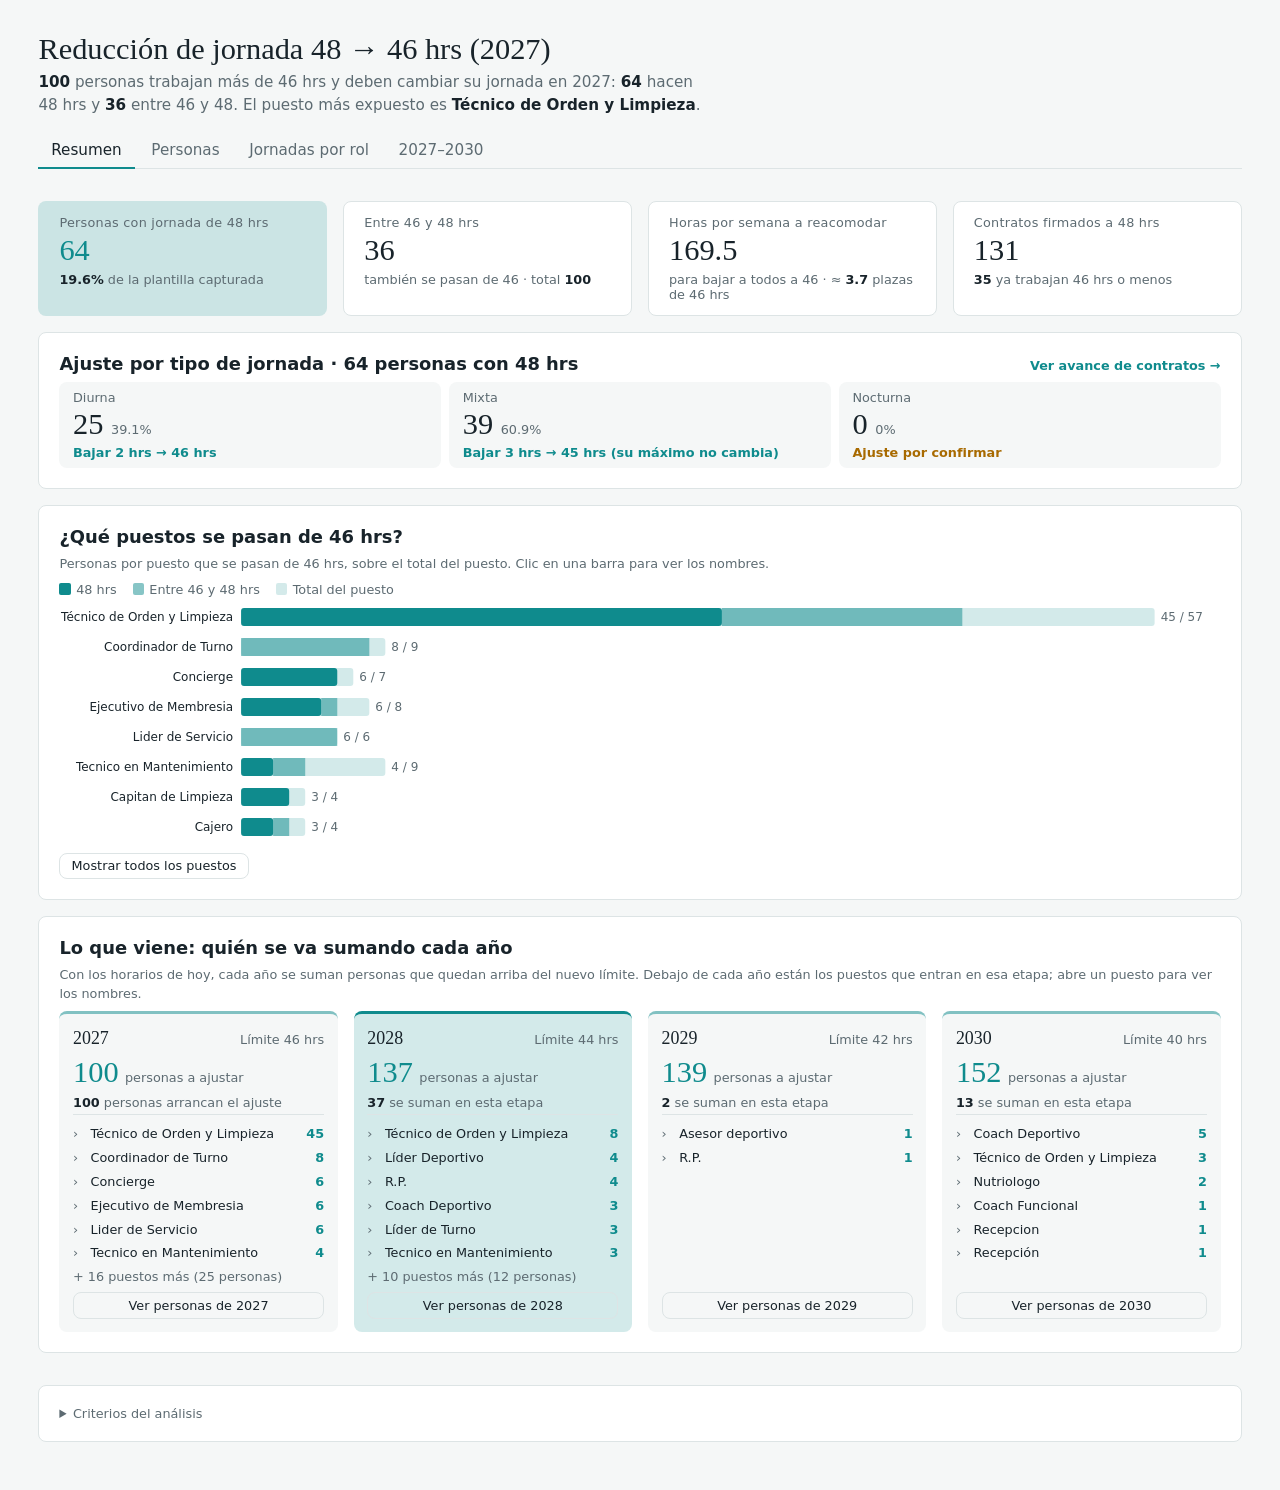
==== commit 0ebfaa91: "Corte 9 nov: datos de la hoja «Base Original» 64 personas con 48 hrs (antes 58) y 100 arriba de 46. " ====
--- a/dashboard/Jornada_46hrs_2027_proyectar.html
+++ b/dashboard/Jornada_46hrs_2027_proyectar.html
@@ -23,7 +23,7 @@
 </script>
 <script>
 (function(){
-  const raw = { plantilla: "nombre,puesto,division,ubicacion,tipo_jornada,horas_reales,horas_contrato,dias,captura\nMejia Romero Michelle,Lider de Acton Academy,Nuevos Negocios,Nuevos Negocios,Diurna,40.0,48.0,5,Capturado\nMantecon Siordia Raul Eduardo,Lider de Seven Nutrition,Nuevos Negocios,Nuevos Negocios,Diurna,40.0,48.0,5,Capturado\nMartinez Infante Hector Alonso,Lider de White mouse,Nuevos Negocios,Nuevos Negocios,Diurna,40.0,48.0,5,Capturado\nMartinez Martinez Berenice,Gerente de Sucursal,EASY FIT,La Estancia,Diurna,40.0,48.0,5,Capturado\nSantana Hernandez Francisco Joel,Gerente de Sucursal,EASY FIT,Iteso,Diurna,40.0,48.0,5,Capturado\nRebollar Luna Irma Leticia,Gerente de Sucursal,EASY FIT,Aleira,Diurna,40.0,48.0,5,Capturado\nOrozco Aceves Erika Mercedes,Gerente de Sucursal,EASY FIT,Cañadas,Diurna,40.0,48.0,5,Capturado\nOrozco Mora Liliana,Guide Acton Academy,Nuevos Negocios,Nuevos Negocios,Diurna,40.0,48.0,5,Capturado\nSotelo Delgadillo Alberto Ivan,Gerente de Sucursal,EASY FIT,Ávila Camacho,Diurna,40.0,48.0,5,Capturado\nVillarreal Damy Patricio,Lider de Nuevos negovios,Nuevos Negocios,Nuevos Negocios,Diurna,48.0,48.0,6,Capturado\nOrtega Cardenas Marcela Arianeth,R.P.,EASY FIT,La Estancia,Diurna,45.0,48.0,6,Capturado\nMantecon Siordia Carlos Fernando,Lider de Seven,Nuevos Negocios,Nuevos Negocios,Diurna,40.0,48.0,5,Capturado\nCalderon Lomeli Eduardo,Guia,EASY FIT,La Estancia,Mixta,46.5,48.0,6,Capturado\nPerez Luna Cristina Alejandra,Coordinador de Turno,EASY FIT,Aleira,Mixta,47.0,48.0,6,Capturado\nSandoval Garcia Sonia Berenice,Técnico de Orden y Limpieza,EASY FIT,Ávila Camacho,Diurna,47.5,48.0,6,Capturado\nCerda Gutierrez Barbara Elizabeth,Coordinador de Turno,EASY FIT,Cañadas,Mixta,47.0,48.0,6,Capturado\nBedoy Ruiz Andrea Viridiana,Capitan de Limpieza,VIVO 47,Gourmeteria,Mixta,48.0,48.0,6,Capturado\nCarrillo Burciaga Olivia,Técnico de Orden y Limpieza,VIVO 47,Naciones,Mixta,48.0,48.0,6,Capturado\nCortes Ponce Armando,Técnico de Orden y Limpieza,VIVO 47,Naciones,Diurna,48.0,48.0,6,Capturado\nCruz Acosta Leticia,Técnico de Orden y Limpieza,VIVO 47,Gourmeteria,Diurna,48.0,48.0,6,Capturado\nDueñas Jimenez Alicia,Cajero,VIVO 47,Naciones,Diurna,48.0,48.0,6,Capturado\nEsparza Velazquez Rosa Elizabeth,Auxiliar Administrativo,VIVO 47,Naciones,Diurna,45.0,48.0,6,Capturado\nGarcia Arana Miguel Angel,Concierge,VIVO 47,Naciones,Mixta,48.0,48.0,6,Capturado\nGarcia Melendez Rangel,Coach Tutorial,VIVO 47,Valle Real,Mixta,30.0,24.0,5,Capturado\nHernandez Hernandez Manuel,Tecnico en Mantenimiento,VIVO 47,Naciones,Nocturna,35.0,48.0,5,Capturado\nHurtado Olivares Catalina,Recepcion,VIVO 47,Naciones,Mixta,47.0,48.0,6,Capturado\nLuna Guitron Edgar,Ejecutivo de Membresia,VIVO 47,Naciones,Diurna,47.0,48.0,6,Capturado\nMares Virgen Cristian Paul,Coach Tutorial,VIVO 47,Naciones,Diurna,46.0,24.0,4,Capturado\nPulido Ortiz Mario Alberto,Coach FT 47,VIVO 47,Naciones,Diurna,24.0,20.0,5,Capturado\nRodriguez Hernandez Nelly,Maestra kids,VIVO 47,Naciones,Mixta,37.5,37.5,6,Capturado\nRodriguez Sandoval Francisco Jesús,Tecnico en Mantenimiento,VIVO 47,Naciones,Diurna,48.0,48.0,6,Capturado\nToscano Arce Julieta,Coach de Mobility,VIVO 47,Naciones,Mixta,40.0,48.0,6,Capturado\nValencia Gonzalez Jonathan Misael,Coach Tutorial,VIVO 47,Valle Real,Diurna,20.0,24.0,5,Capturado\nLope Ayala Leticia del Rosario,Técnico de Orden y Limpieza,EASY FIT,Aleira,Diurna,47.5,48.0,6,Capturado\nRosas Gonzalez Salvador Vidal,Coordinador de Turno,EASY FIT,Iteso,Mixta,47.0,48.0,6,Capturado\nBarrios Arteaga Vitalina,Técnico de Orden y Limpieza,EASY FIT,Iteso,Mixta,47.5,48.0,6,Capturado\nHernandez Rivera Maria Nanci,Capitan de Orden y Limpieza,VIVO 47,Valle Real,Mixta,48.0,48.0,6,Capturado\nSandoval Monrreal Alfredo,Coach Tutorial,VIVO 47,Naciones,Mixta,45.0,24.0,6,Capturado\nDe Anda Lopez Antonio,Técnico de Orden y Limpieza,EASY FIT,Ávila Camacho,Mixta,47.5,48.0,6,Capturado\nDinero Garcia Jesus Alicia,Capitan de Limpieza,VIVO 47,Naciones,Mixta,48.0,48.0,6,Capturado\nBañales Tovar Erika Monserrat,Maestra de Ludoteca,VIVO 47,Valle Real,Diurna,33.5,33.5,6,Capturado\nLopez Gonzalez Maria Dolores,Instructor de Acuática,VIVO 47,Naciones,Mixta,30.0,30.0,5,Capturado\nRamos Orozco Candida,Capitan de Limpieza,VIVO 47,Gourmeteria,Mixta,46.0,48.0,6,Capturado\nCruz Montaño Monica,Técnico de Orden y Limpieza,EASY FIT,Cañadas,Diurna,48.0,48.0,6,Capturado\nMillan Valdivia Gabriel,Técnico de Orden y Limpieza,VIVO 47,Naciones,Diurna,48.0,48.0,6,Capturado\nCaldera Garcia Gonzalo,Coach Tutorial,VIVO 47,Valle Real,Mixta,30.0,24.0,5,Capturado\nAguayo Lopez Bianca Araceli,Auxiliar de Nóminas,Oficina de Soporte,GEBienestar,Diurna,40.0,48.0,5,Capturado\nBerlanga Galvez Juan Pablo,Coach Deportivo,VIVO 47,Gourmeteria,Diurna,40.0,40.0,5,Capturado\nLopez Velasco Antonio de Jesus,Técnico de Orden y Limpieza,EASY FIT,La Estancia,Diurna,47.0,48.0,6,Capturado\nVillalobos Villela Katia Alejandra,Maestra kids,VIVO 47,Naciones,Diurna,30.0,37.5,5,Capturado\nBadillo Nuñez Roberto Rodolfo,R.P.,EASY FIT,La Estancia,Mixta,46.5,48.0,6,Capturado\nAcuña Robledo Andrea,Técnico de Orden y Limpieza,EASY FIT,Ávila Camacho,Mixta,47.5,48.0,6,Capturado\nTalavera Ortiz Maria Teresa,Técnico de Orden y Limpieza,EASY FIT,Ávila Camacho,Mixta,47.5,48.0,6,Capturado\nMejia Ruiz Virginia Florencia,Técnico de Orden y Limpieza,VIVO 47,Naciones,Mixta,48.0,48.0,6,Capturado\nCalderon Garza Emma Liyana,Maestra de Ludoteca,VIVO 47,Gourmeteria,Mixta,37.0,37.0,6,Capturado\nMata Arellano Cesar Gerardo,Coach Tutorial,VIVO 47,Valle Real,Mixta,40.0,24.0,5,Capturado\nReyes Ornelas Diego Andres,Asesor deportivo,EASY FIT,Aleira,Diurna,42.5,40.0,6,Capturado\nVera Lopez Julio Cesar,ATP,EASY FIT,Iteso,Sin captura,0.0,24.0,0,Pendiente\nFlores Duarte Karla Beatriz,Coordinador de Turno,EASY FIT,Aleira,Mixta,47.0,48.0,6,Capturado\nRamos Cardenas Nidia Lizzette,Técnico de Orden y Limpieza,EASY FIT,Ávila Camacho,Diurna,47.5,48.0,6,Capturado\nHernandez Muños Jose Emmanuel,Coach Deportivo,VIVO 47,Valle Real,Diurna,40.0,40.0,6,Capturado\nLozano Mendez Juan Antonio,Nutriologo,VIVO 47,Valle Real,Mixta,41.0,40.0,6,Capturado\nSalgado Jaramillo Maria Esther,Maestra de Ludoteca,VIVO 47,Valle Real,Diurna,32.5,32.5,5,Capturado\nAzamar Olivares Luis Arturo,Técnico de Orden y Limpieza,VIVO 47,Naciones,Diurna,48.0,48.0,6,Capturado\nLuna Guitron Miriam Mayeli,Concierge,VIVO 47,Naciones,Mixta,48.0,48.0,6,Capturado\nPerez Arodys Fernando,ATP,EASY FIT,La Estancia,Sin captura,0.0,48.0,0,Pendiente\nGuzman Martinez Claudia Alejandra,Recepcion,VIVO 47,Gourmeteria,Mixta,46.0,48.0,6,Capturado\nGoyas Ruano Rosa Maria,Técnico de Orden y Limpieza,VIVO 47,Naciones,Mixta,48.0,48.0,6,Capturado\nJimenez Rivera Rosalba,Técnico de Orden y Limpieza,VIVO 47,Valle Real,Diurna,48.0,48.0,6,Capturado\nArce Cota Saul Javier,Coach Deportivo,VIVO 47,Gourmeteria,Mixta,32.0,40.0,4,Capturado\nTellez Villalba Ingrid Itzel,Capitan de Orden y Limpieza,VIVO 47,Valle Real,Mixta,48.0,48.0,6,Capturado\nRodriguez Salcido Alfredo de Jesus,Asesor deportivo,EASY FIT,Iteso,Diurna,40.0,40.0,5,Capturado\nPosadas Gonzalez Viridiana,Maestra de Ludoteca,VIVO 47,Valle Real,Diurna,30.0,30.0,6,Capturado\nDe la Cruz Gutierrez Evelin Rubi,Maestra de Ludoteca,VIVO 47,Gourmeteria,Diurna,37.0,40.0,6,Capturado\nGrajeda Aguayo Silvia Isabel,Gerente en turno,VIVO 47,Naciones,Mixta,45.0,48.0,6,Capturado\nSanchez Salazar Ileana Nereida,Nutriologo,VIVO 47,Valle Real,Diurna,40.0,40.0,6,Capturado\nFong Siordia Carlos Emmanuel,Concierge,VIVO 47,Valle Real,Mixta,48.0,48.0,6,Capturado\nMontes Calixto Leticia,Nutriologo,VIVO 47,Gourmeteria,Diurna,40.0,40.0,6,Capturado\nVillegas Velazquez Paulo,Coach Deportivo,VIVO 47,Valle Real,Mixta,48.0,40.0,6,Capturado\nGonzalez Castañeda Francisco Javier,Asesor deportivo,EASY FIT,Aleira,Mixta,32.5,30.0,6,Capturado\nMelendez Mendoza Alejandra,Técnico de Orden y Limpieza,EASY FIT,Cañadas,Mixta,47.5,48.0,6,Capturado\nLeal Ruiz Ricardo,Asesor deportivo,EASY FIT,La Estancia,Mixta,40.0,40.0,5,Capturado\nNovas Piedra Luis Antonio,Coach Deportivo,VIVO 47,Valle Real,Mixta,40.0,40.0,5,Capturado\nMedina Plascencia Mario,Tecnico en Mantenimiento,VIVO 47,Naciones,Nocturna,14.0,48.0,2,Capturado\nEcheverria Camacho Janeth Guadalupe,Nutriologo,VIVO 47,Naciones,Mixta,41.0,40.0,6,Capturado\nGarcia Lara Priscila Gabriela,Coach Deportivo,VIVO 47,Naciones,Mixta,45.0,40.0,6,Capturado\nLuna Gutierrez Perla Del Carmen,Técnico de Orden y Limpieza,VIVO 47,Naciones,Diurna,42.0,48.0,6,Capturado\nLedezma Politrom Jose Antonio,Coach Deportivo,VIVO 47,Gourmeteria,Diurna,30.0,40.0,6,Capturado\nCorona Miranda Jesus Alejandro,Asesor deportivo,EASY FIT,Ávila Camacho,Nocturna,56.0,30.0,6,Capturado\nTorres Campos Veronica,Técnico de Orden y Limpieza,EASY FIT,Iteso,Diurna,48.0,48.0,6,Capturado\nPalacios Lopez Alma Livier,Asesor deportivo,EASY FIT,Ávila Camacho,Diurna,48.0,40.0,6,Capturado\nLara Vaca Luis Armando,Coach Deportivo,VIVO 47,Valle Real,Mixta,41.0,40.0,6,Capturado\nRojas Juarez Jessica Marlene,Coach Deportivo,VIVO 47,Valle Real,Diurna,35.0,40.0,5,Capturado\nArechiga Alvarez Carlos Alberto,Coach Deportivo,VIVO 47,Gourmeteria,Diurna,5.0,40.0,1,Capturado\nAldrete Diaz Jeronimo de Jesus,Técnico de Orden y Limpieza,VIVO 47,Valle Real,Mixta,48.0,48.0,6,Capturado\nGonzalez Franco Sergio Manuel Olimpio,Ejecutivo de Membresia,VIVO 47,Valle Real,Diurna,36.0,48.0,6,Capturado\nOlague Flores Ana,Técnico de Orden y Limpieza,EASY FIT,La Estancia,Mixta,30.0,30.0,5,Capturado\nSolis Cisneros Alan Ismael,Coach Deportivo,VIVO 47,Valle Real,Mixta,46.0,40.0,6,Capturado\nHernandez Sauceda Victor,Técnico de Orden y Limpieza,VIVO 47,Valle Real,Diurna,42.0,48.0,6,Capturado\nHernandez Medina Jose Alberto,Asesor deportivo,EASY FIT,Iteso,Mixta,40.0,40.0,5,Capturado\nMedina Hernandez Cesar Abraham,Barista,Nuevos Negocios,Nuevos Negocios,Diurna,48.0,48.0,6,Capturado\nVillalva Huerta Paola Marisol,Técnico de Orden y Limpieza,VIVO 47,Valle Real,Mixta,48.0,48.0,6,Capturado\nMurguia Campos Jennifer Vanessa,Coach de Estiramiento,VIVO 47,Valle Real,Mixta,40.0,40.0,6,Capturado\nRivera Rodriguez Abel,Guia,EASY FIT,La Estancia,Mixta,45.5,48.0,6,Capturado\nFigueroa Gutierrez Adan Alejandro,Coach Deportivo,VIVO 47,Valle Real,Diurna,41.0,40.0,6,Capturado\nSolis Mejia Alicia Karina,Maestra kids,VIVO 47,Naciones,Diurna,30.0,30.0,6,Capturado\nClemente Alvarado Fernando,Instructor de Acuática,VIVO 47,Naciones,Diurna,30.0,30.0,5,Capturado\nSaucedo Cortes Omar,Tecnico en Mantenimiento,VIVO 47,Gourmeteria,Diurna,46.0,48.0,6,Capturado\nLara Medel Guillermo,Asesor deportivo,EASY FIT,Iteso,Diurna,30.0,30.0,6,Capturado\nGuzman Rodriguez Raymundo Josue,Asesor deportivo,EASY FIT,Ávila Camacho,Mixta,30.0,30.0,5,Capturado\nMorales De Lira Lizbeth Anahi,Lider de Servicio,EASY FIT,Ávila Camacho,Mixta,47.0,48.0,6,Capturado\nRojas Espinoza Tania Veronica,Nutriologo,VIVO 47,Naciones,Diurna,40.0,40.0,6,Capturado\nOrnelas Araiza Sarahi,Instructor de Acuática,VIVO 47,Naciones,Diurna,30.0,30.0,6,Capturado\nLio Gonzalez Gloria Yadhira,Recepcion,VIVO 47,Naciones,Mixta,40.0,48.0,5,Capturado\nRodriguez Avalos Oscar Sinuhe,Instructor de Acuática,VIVO 47,Naciones,Mixta,30.0,30.0,5,Capturado\nGonzalez Barrera Delia Catalina,Técnico de Orden y Limpieza,VIVO 47,Naciones,Diurna,48.0,48.0,6,Capturado\nMarban Salcedo Gisela Guadalupe,Ejecutivo de Membresia,VIVO 47,Naciones,Mixta,45.0,48.0,6,Capturado\nSalazar Delgadillo Jose,Concierge,VIVO 47,Naciones,Mixta,48.0,48.0,6,Capturado\nSalazar Garcia Ana Cecilia,Coach de Estiramiento,VIVO 47,Gourmeteria,Diurna,40.0,40.0,6,Capturado\nVazquez Lopez Paola Nicole,Recepcion,VIVO 47,Valle Real,Mixta,46.0,48.0,6,Capturado\nResendiz Gonzalez Abril,Maestra de Ludoteca,VIVO 47,Valle Real,Diurna,31.0,31.0,6,Capturado\nLopez Valdes Luz Kerena,Instructor de Acuática,VIVO 47,Naciones,Diurna,30.0,30.0,5,Capturado\nHernandez Can Icaro Cuauhtemoc,Tecnico en Mantenimiento,VIVO 47,Naciones,Mixta,47.0,48.0,6,Capturado\nCamarillo Baeza Belen Montserrat,Cajero,VIVO 47,Valle Real,Diurna,46.0,48.0,6,Capturado\nPeña Sierra Erick Samuel,Coach de Mobility,VIVO 47,Naciones,Diurna,40.0,40.0,6,Capturado\nSilva Aguiñaga Edith Guadalupe,Lider de Servicio,EASY FIT,Iteso,Mixta,47.0,48.0,6,Capturado\nLomeli Cruz Jose Manuel,Coach Deportivo,VIVO 47,Valle Real,Mixta,40.0,40.0,5,Capturado\nSerrano Davalos Axeel Sair,Lider de Servicio,EASY FIT,Aleira,Mixta,47.0,48.0,6,Capturado\nSalcedo Perez Israel Atlai,Coach Deportivo,VIVO 47,Valle Real,Diurna,42.0,40.0,6,Capturado\nMancilla Hernandez Anali,Maestra kids,VIVO 47,Naciones,Mixta,30.0,30.0,6,Capturado\nValerio Alvarez Diana Guadalupe,Coordinador de Turno,EASY FIT,Iteso,Mixta,47.0,48.0,6,Capturado\nMaldonado Calderon Jennifer Valeria,Coach Deportivo,VIVO 47,Naciones,Mixta,40.0,40.0,6,Capturado\nReal Romero Jorge Alberto,Técnico de Orden y Limpieza,EASY FIT,Cañadas,Mixta,47.5,48.0,6,Capturado\nAltiery Mahel Marc,Técnico de Orden y Limpieza,VIVO 47,Naciones,Diurna,48.0,48.0,6,Capturado\nOrozco Mateo Andrea Lizeth,Maestra kids,VIVO 47,Naciones,Diurna,30.0,30.0,6,Capturado\nRios Covarrubias Angel Isaac,Coach de Mobility,VIVO 47,Gourmeteria,Diurna,40.0,40.0,6,Capturado\nPerez Gonzalez Karla Sofia,Coach de Estiramiento,VIVO 47,Naciones,Mixta,40.0,40.0,6,Capturado\nGarcia Silva Eduardo Samuel,Coach de Estiramiento,VIVO 47,Valle Real,Diurna,39.0,36.0,6,Capturado\nCordero Rivera Ana Karla,Lider de Servicio,EASY FIT,Cañadas,Mixta,47.0,48.0,6,Capturado\nGuzman Lopez Grecia Cassandra,Auxiliar Administrativo Acuatica,VIVO 47,Naciones,Mixta,40.0,48.0,5,Capturado\nSantana Sandoval Ana,Técnico de Orden y Limpieza,VIVO 47,Valle Real,Mixta,48.0,48.0,6,Capturado\nGonzalez Sevilla Israel Avimelec,Coach Deportivo,VIVO 47,Gourmeteria,Mixta,40.0,40.0,6,Capturado\nPerez Medina Karen Montserrat,Maestra de Ludoteca,VIVO 47,Gourmeteria,Diurna,39.5,40.0,6,Capturado\nSandoval Gutierrez Kevin Eli,Coach Deportivo,VIVO 47,Naciones,Diurna,40.0,40.0,6,Capturado\nOrozco Curiel Victor Axel,Asesor deportivo,EASY FIT,Cañadas,Mixta,40.0,40.0,6,Capturado\nAlaniz Aguilar Aldo,Instructor de Acuática,VIVO 47,Naciones,Diurna,31.0,30.0,6,Capturado\nOrtiz Perez David,Técnico de Orden y Limpieza,VIVO 47,Naciones,Diurna,48.0,48.0,6,Capturado\nLopez Gonzalez Jose Alejandro,Coach de Mobility,VIVO 47,Naciones,Mixta,39.5,40.0,6,Capturado\nGamiño Mata Marco Antonio,Coach Deportivo,VIVO 47,Naciones,Mixta,40.0,40.0,6,Capturado\nFlores Palos Paloma Berenice,Lider de Servicio,EASY FIT,Cañadas,Mixta,47.0,48.0,6,Capturado\nSalas Peregrina Karen Cecilia,Líder de Comunicación Interna y Endomarketing,Oficina de Soporte,GEBienestar,Diurna,25.0,20.0,5,Capturado\nDiaz Castellanos Barbara Selene,Coordinador de Turno,EASY FIT,Cañadas,Mixta,47.0,48.0,6,Capturado\nZuñiga Cano Oscar Benjamin,Coordinador de Turno,EASY FIT,Ávila Camacho,Mixta,47.0,48.0,6,Capturado\nPerea Carrillo America Polette,Cajero,VIVO 47,Naciones,Diurna,48.0,48.0,6,Capturado\nMonjaras Sanchez Jonathan Omar,Coach Deportivo,VIVO 47,Gourmeteria,Mixta,40.0,40.0,6,Capturado\nTrillo Godoy Jose de Jesus,Coach de Mobility,VIVO 47,Valle Real,Mixta,40.0,40.0,6,Capturado\nEsqueda Gonzalez Gustavo Noe,Ejecutivo de Membresia,VIVO 47,Valle Real,Diurna,48.0,48.0,6,Capturado\nMoreno Llamas Raul Alejandro,Coach de Estiramiento,VIVO 47,Gourmeteria,Diurna,27.0,27.0,6,Capturado\nSalamanca Abarca Erick Salvador,Técnico de Orden y Limpieza,VIVO 47,Gourmeteria,Mixta,48.0,48.0,6,Capturado\nZarate Aceves Gustavo Damian,Tecnico en Mantenimiento,VIVO 47,Valle Real,Diurna,45.0,48.0,6,Capturado\nJimenez Raya Ramses,Coach de Estiramiento,VIVO 47,Valle Real,Diurna,27.0,27.0,6,Capturado\nDe Alba Valencia Blanca Sarahi,Auxiliar de Compras,Oficina de Soporte,GEBienestar,Diurna,40.0,48.0,5,Capturado\nVazquez Hernandez Jesus Alberto,Coach de Estiramiento,VIVO 47,Naciones,Diurna,27.0,27.0,6,Capturado\nNavarro Aceves Ana Mayra Elizabeth,Técnico de Orden y Limpieza,VIVO 47,Valle Real,Diurna,42.0,48.0,6,Capturado\nGonzalez Soto Jorge Enrique,Concierge,VIVO 47,Gourmeteria,Diurna,48.0,48.0,6,Capturado\nLopez Reyes Celis Carolina,Nutriologo,VIVO 47,Gourmeteria,Mixta,40.0,40.0,6,Capturado\nCortes Perez Moises Azael,Coach Deportivo,VIVO 47,Gourmeteria,Mixta,46.0,40.0,6,Capturado\nAlcala Muro Santiago,Coach de Mobility,VIVO 47,Valle Real,Mixta,40.0,40.0,6,Capturado\nSantolaya Guerrero Regina,Coach de Estiramiento,VIVO 47,Gourmeteria,Diurna,27.0,27.0,6,Capturado\nContreras Castillo Kimberly,Coach de Estiramiento,VIVO 47,Gourmeteria,Diurna,27.0,27.0,6,Capturado\nSalazar Hernandez Maria del Rosario,Recepcion,VIVO 47,Valle Real,Mixta,48.0,48.0,6,Capturado\nVelazquez Almanza Moises Aaron,Tecnico en Mantenimiento,VIVO 47,Naciones,Diurna,48.0,48.0,6,Capturado\nMendoza Vejar Alejandra,Ejecutivo de Membresia,VIVO 47,Naciones,Mixta,48.0,48.0,6,Capturado\nMora Silva Gerardo Refugio,Coordinador de Turno,EASY FIT,Ávila Camacho,Mixta,47.0,48.0,6,Capturado\nVelazquez Jimenez Maria Fernanda,Coach de Estiramiento,VIVO 47,Valle Real,Mixta,27.0,27.0,5,Capturado\nMiranda Silva Valeria Dulce Fabiola,Concierge,VIVO 47,Valle Real,Mixta,48.0,48.0,6,Capturado\nGarcia Navarro Luis Alejandro,Técnico de Orden y Limpieza,EASY FIT,Iteso,Mixta,47.5,48.0,6,Capturado\nSanchez Alamos David Alejandro,Capitan de Limpieza,VIVO 47,Naciones,Mixta,48.0,48.0,6,Capturado\nLeal Plazola Hilda Guadalupe,Técnico de Orden y Limpieza,VIVO 47,Valle Real,Mixta,48.0,48.0,6,Capturado\nJimenez Magdaleno Alejandra,Ejecutivo de Membresia,VIVO 47,Gourmeteria,Mixta,48.0,48.0,6,Capturado\nCorona Becerra Lizbeth,Técnico de Orden y Limpieza,VIVO 47,Gourmeteria,Mixta,46.0,48.0,6,Capturado\nGomez de Anda Alberto,Coach de Estiramiento,VIVO 47,Naciones,Mixta,27.0,27.0,6,Capturado\nGarcia Delgado Daniel,Concierge,VIVO 47,Gourmeteria,Mixta,46.0,48.0,6,Capturado\nOrozco Sandoval Maria del Carmen,Técnico de Orden y Limpieza,VIVO 47,Valle Real,Mixta,48.0,48.0,6,Capturado\nMartinez Arellano Oscar,Técnico de Orden y Limpieza,EASY FIT,Ávila Camacho,Diurna,47.5,48.0,6,Capturado\nIbarra Hernandez Oscar Eduardo,Coach Funcional,VIVO 47,Naciones,Mixta,42.0,40.0,6,Capturado\nHernandez Rosales Samantha,Instructor de Acuática,VIVO 47,Naciones,Diurna,25.0,30.0,6,Capturado\nOrozco Andrade Luis Carlos,Instructor de Acuática,VIVO 47,Naciones,Diurna,25.0,30.0,6,Capturado\nVizcaino Cortes Mariana Leticia,Instructor de Acuática,VIVO 47,Naciones,Diurna,30.0,30.0,5,Capturado\nRamirez Devora Diego Alonso,Coach Deportivo,VIVO 47,Naciones,Mixta,40.0,40.0,6,Capturado\nNavarro Jimenez Jose Luis,Coach Deportivo,VIVO 47,Valle Real,Diurna,40.0,40.0,6,Capturado\nBravo Navarro Citlalith Jeanette,Coach de Estiramiento,VIVO 47,Valle Real,Diurna,27.0,27.0,6,Capturado\nBravo Hernandez Christian Brandon,Técnico de Orden y Limpieza,VIVO 47,Gourmeteria,Mixta,48.0,48.0,6,Capturado\nCabrera Siordia Christopher,Mensajero,Oficina de Soporte,GEBienestar,Diurna,30.0,48.0,5,Capturado\nAlamos Garcia saul Alonso,Técnico de Orden y Limpieza,VIVO 47,Naciones,Mixta,48.0,48.0,6,Capturado\nGonzalez Boruel Natalia,Coach de Estiramiento,VIVO 47,Valle Real,Diurna,27.0,27.0,6,Capturado\nMontes Rodriguez Luis Gerardo,Coach de Mobility,EASY FIT,La Estancia,Mixta,40.0,40.0,6,Capturado\nZamora Ramirez Jose Tonatiuh,Coach Deportivo,VIVO 47,Naciones,Mixta,40.0,40.0,6,Capturado\nGuzman Soto Alejandra,Auxiliar de Kids,EASY FIT,Cañadas,Diurna,30.0,30.0,6,Capturado\nLopez Dueñas Byron,Técnico de Orden y Limpieza,VIVO 47,Naciones,Diurna,48.0,48.0,6,Capturado\nOrnelas Cerda Erika Osmin,Cajero,VIVO 47,Naciones,Mixta,47.0,48.0,6,Capturado\nGallegos Alvarez Carlos Jahir,Coach de Estiramiento,VIVO 47,Valle Real,Mixta,22.5,27.0,5,Capturado\nOrtiz Vazquez Jaime Alejandro,Barista,Nuevos Negocios,Nuevos Negocios,Diurna,48.0,48.0,6,Capturado\nMartinez Lopez Edder,Coach Deportivo,VIVO 47,Naciones,Diurna,42.0,40.0,6,Capturado\nAguilera Diaz Sarai Alejandra,Nutriologo,EASY FIT,Cañadas,Mixta,30.0,30.0,5,Capturado\nLedon Gomez Bernardo,Asesor deportivo,EASY FIT,Cañadas,Diurna,40.0,40.0,6,Capturado\nMartinez Mendoza Alfredo Yael,Técnico de Orden y Limpieza,VIVO 47,Naciones,Mixta,48.0,48.0,6,Capturado\nSanchez Becerra Daniela Elizabeth,Fisioterapia,Nuevos Negocios,Nuevos Negocios,Diurna,36.0,36.0,6,Capturado\nRosas Gutierrez Getzamany Monserrat,Fisioterapia,Nuevos Negocios,Nuevos Negocios,Diurna,36.0,36.0,6,Capturado\nEstrada Miramontes Regina Isabel,Fisioterapia,Nuevos Negocios,Nuevos Negocios,Mixta,36.0,36.0,6,Capturado\nCarlos Silva Francisco Zabdiel,Ejecutivo de Membresia,VIVO 47,Gourmeteria,Mixta,48.0,48.0,6,Capturado\nMonroy Cervantes Karen Paulina,Asesor deportivo,EASY FIT,La Estancia,Mixta,40.0,40.0,6,Capturado\nMeza Ramirez Priscila,Auxiliar Contable,Oficina de Soporte,GEBienestar,Diurna,40.0,48.0,5,Capturado\nFranco Remigio Luis Eduardo,Cocinero,Nuevos Negocios,Nuevos Negocios,Diurna,48.0,48.0,6,Capturado\nSoto Rivera Rosa Linda,Técnico de Orden y Limpieza,VIVO 47,Gourmeteria,Mixta,48.0,48.0,6,Capturado\nLucio Espoinoza Ana Beatriz,Técnico de Orden y Limpieza,VIVO 47,Naciones,Diurna,46.0,48.0,6,Capturado\nHuerta Garcia Juan Fernando,Coach Funcional,EASY FIT,La Estancia,Mixta,40.0,40.0,6,Capturado\nVazquez Vazquez Lisset Nayeli,Asesor deportivo,EASY FIT,La Estancia,Mixta,40.0,40.0,6,Capturado\nDiaz Requena Guillermo de Jesus,Coach de Estiramiento,VIVO 47,Gourmeteria,Diurna,26.5,27.0,6,Capturado\nPerez Delgado Brian joshue,Técnico de Orden y Limpieza,VIVO 47,Naciones,Diurna,46.0,48.0,6,Capturado\nJuarez Martinez Christopher Tadeo,Coach de Estiramiento,VIVO 47,Naciones,Diurna,29.5,27.0,6,Capturado\nValerio Villagran Imelda,Técnico de Orden y Limpieza,VIVO 47,Naciones,Mixta,48.0,48.0,6,Capturado\nMacias Rodriguez Carlos Fernando,Coach Mobility,EASY FIT,La Estancia,Mixta,40.0,40.0,6,Capturado\nHernandez Escobedo Hannah Pamela,Recepcion,Nuevos Negocios,Nuevos Negocios,Mixta,41.0,38.0,6,Capturado\nHinojosa Perez Jesus Eduardo,Auxiliar de Sistemas,Oficina de Soporte,GEBienestar,Diurna,40.0,48.0,6,Capturado\nHernandez Rodriguez Yadira Nicole,Reclutador,Oficina de Soporte,GEBienestar,Diurna,20.0,20.0,5,Capturado\nZavala Ortega David,Auxiliar de Sistemas,Oficina de Soporte,GEBienestar,Diurna,40.0,48.0,6,Capturado\nPinedo Nuño Alejandro,Tecnico en Mantenimiento,EASY FIT,Ávila Camacho,Diurna,47.5,48.0,6,Capturado\nCarrion Soto Ulises Santiago,Comunity/ Callcenter,Oficina de Soporte,GEBienestar,Diurna,30.0,30.0,5,Capturado\nBarragan Rivas Maria Jose,Comunity/ Callcenter,Oficina de Soporte,GEBienestar,Diurna,40.0,30.0,5,Capturado\nRobles Toala Hayli Gabriela,Diseñador Gráfico,Oficina de Soporte,GEBienestar,Diurna,40.0,48.0,5,Capturado\nSandoval Velazquez Andrea,Coordinador Capital Humano,Oficina de Soporte,GEBienestar,Diurna,40.0,20.0,5,Capturado\nDe Rosas Marquez Maria Cristina,Reclutador,Oficina de Soporte,GEBienestar,Diurna,40.0,48.0,5,Capturado\nMadrigal Rodriguez Gael Isaac,Auxiliar de Capital Humano,Oficina de Soporte,GEBienestar,Diurna,45.0,48.0,5,Capturado\nGomez Avila Laura Alejandra,Auxiliar de Marketing,Oficina de Soporte,GEBienestar,Diurna,45.0,48.0,5,Capturado\nParra Torres Jose Antonio,Instructor de Clases de Salón,EASY FIT,Aleira,Sin captura,0.0,48.0,0,Pendiente\nVandick Cancino Graciela,Instructor de Clases de Salón,VIVO 47,Naciones,Sin captura,0.0,48.0,0,Pendiente\nBalbuena Caro Amelia,Instructor de Clases de Salón,VIVO 47,Naciones,Sin captura,0.0,48.0,0,Pendiente\nCarvajal Duarte Liliana Marcela,Instructor de Clases de Salón,VIVO 47,Gourmeteria,Sin captura,0.0,48.0,0,Pendiente\nCarvajal Barajas Rogelio,Instructor de Clases de Salón,VIVO 47,Naciones,Sin captura,0.0,48.0,0,Pendiente\nCrisanto Luna Yazmin Esmeralda,Instructor de Clases de Salón,EASY FIT,Iteso,Sin captura,0.0,48.0,0,Pendiente\nMontes Carrasco Jose Roberto,Instructor de Clases de Salón,EASY FIT,La Estancia,Sin captura,0.0,48.0,0,Pendiente\nVentura Montero Maria Teresa,Instructor de Clases de Salón,EASY FIT,Cañadas,Sin captura,0.0,48.0,0,Pendiente\nCadena Luna César Osvaldo,Lider de Hospitalidad y Experiencia,Nuevos Negocios,Nuevos Negocios,Diurna,48.0,,6,Capturado\nOrtiz Ovalle Rubi Isabel,Técnico de Orden y Limpieza,VIVO 47,Naciones,Mixta,46.0,,6,Capturado\nCabrera Flores Otmar Octavio,Coach Deportivo,VIVO 47,Valle Real,Mixta,40.0,,6,Capturado\nRodríguez Espinoza Giovanni,Líder de Estrategía de contenido y marca,Oficina de Soporte,GEBienestar,Diurna,40.0,,5,Capturado\nEscalante Núñez Axel Michel,Mesero,Nuevos Negocios,Nuevos Negocios,Diurna,48.0,,6,Capturado\nCuriel Guerra Carolina,Técnico de Orden y Limpieza,Nuevos Negocios,Nuevos Negocios,Diurna,46.25,,5,Capturado\nLara Hurtado Caroline Noemí,Coach Deportivo,VIVO 47,Naciones,Mixta,40.0,,6,Capturado\nPérez Baltazar Simon,Técnico de Orden y Limpieza,VIVO 47,Gourmeteria,Diurna,46.0,,6,Capturado\nAlmanzor Olmos Evan Zuleth,Coach de Mobility,VIVO 47,Gourmeteria,Mixta,40.0,,6,Capturado\nGarcía Bernal Mauro Alberto,R.P.,EASY FIT,La Estancia,Mixta,45.0,,6,Capturado\nPuente Ríos Eric Francisco,Auditor Interno,Oficina de Soporte,GEBienestar,Diurna,40.0,,5,Capturado\nMichel Rubio Mariajose,Líder de Proyecto,Oficina de Soporte,GEBienestar,Diurna,10.0,,5,Capturado\nRuvalcaba Palomera Maximus Gabriel,Coach Deportivo,VIVO 47,Gourmeteria,Mixta,40.0,,6,Capturado\nCardenas Castro Bertha Alejandra,Guia Acton Academy,Nuevos Negocios,Nuevos Negocios,Diurna,40.0,,5,Capturado\nUribe Adame Oscar Esteban,Coach de Estiramiento,VIVO 47,Gourmeteria,Mixta,27.0,,6,Capturado\nReyes Ramírez Yajaira Estefania,Coach de Estiramiento,VIVO 47,Gourmeteria,Mixta,27.0,,6,Capturado\nElizondo Olivares Isaac Israel,Coach Deportivo,VIVO 47,Naciones,Mixta,40.0,,6,Capturado\nAguilera Martínez Víctor Jesús,Técnico de Orden y Limpieza,VIVO 47,Gourmeteria,Mixta,48.0,,6,Capturado\nOchoa Pérez Abraham,Coach de Estiramiento,VIVO 47,Naciones,Diurna,27.0,,6,Capturado\nMeza Ramírez Gabriela,Técnico de Orden y Limpieza,VIVO 47,Naciones,Mixta,48.0,,6,Capturado\nEspinoza Rivas María José,Coach Deportivo,VIVO 47,Naciones,Diurna,42.0,,6,Capturado\nMartínez Raitarski Mauricio,Contenido,Oficina de Soporte,Naciones,Diurna,40.0,,5,Capturado\nVillarreal Treviño Gerardo Roberto,Dirección General,Oficina de Soporte,GEBienestar,Diurna,40.0,,5,Capturado\nRodríguez Arroyo Julia Elizabeth,Dirección de Capital Humano,Oficina de Soporte,GEBienestar,Diurna,40.0,,5,Capturado\nVillanueva Aguilar Reyna Cecilia,Coordinador de Nomina,Oficina de Soporte,GEBienestar,Diurna,40.0,,5,Capturado\nGonzalez Palazuelos Jose Hiram,Dirección Comercial,Oficina de Soporte,GEBienestar,Diurna,45.0,,5,Capturado\nGoytia Acevedo Francisco Fernando,Coordinador Mantenimiento,Oficina de Soporte,GEBienestar,Diurna,45.0,,5,Capturado\nPadilla Alvarez Linda Zoraida,Dirección Ejecutiva,Oficina de Soporte,GEBienestar,Diurna,45.0,,5,Capturado\nOlvera Gonzalez Imelda Elizabeth,R.P.,VIVO 47,Gourmeteria,Diurna,44.5,,6,Capturado\nPeregrina Sierra Marco Antonio,Dirección de Estructura y Soporte,Oficina de Soporte,GEBienestar,Diurna,40.0,,5,Capturado\nArmas Gutierrez Karen Anaid,Gerente de Club,VIVO 47,Gourmeteria,Diurna,40.0,,5,Capturado\nGarcia Lomeli Daniel,Headcoach Nutrición,Oficina de Soporte,GEBienestar,Diurna,45.0,,5,Capturado\nMuñoz Gaeta Javier Eduardo,Coordinador de Backoffice,Oficina de Soporte,GEBienestar,Diurna,45.0,,5,Capturado\nHernandez Aguayo Yadira Lizeth,Líder Deportivo,VIVO 47,Gourmeteria,Mixta,48.0,,6,Capturado\nBarba Durán Luis Ernesto,Gerente de Deportes,Oficina de Soporte,GEBienestar,Diurna,45.0,,5,Capturado\nJimenez Rodríguez César Rubén,Coordinador de TG,Oficina de Soporte,GEBienestar,Diurna,45.0,,5,Capturado\nGritti Medina Cristina Geraldine,Líder Deportivo,VIVO 47,Naciones,Mixta,47.0,,6,Capturado\nMora De Alba Hector Manuel,R.P.,VIVO 47,Naciones,Mixta,40.0,,5,Capturado\nAbundis Evangelista Julio Alberto,R.P.,VIVO 47,Naciones,Mixta,40.0,,5,Capturado\nRangel Sotelo Thalia Veronica,Gerente de Ventas Corporativas y Colegios,Oficina de Soporte,GEBienestar,Diurna,45.0,,5,Capturado\nGutierrez Buendia Daniel,Coordinador de Marketing,Oficina de Soporte,GEBienestar,Diurna,45.0,,5,Capturado\nGomez Aceves Gabino Nicolas,R.P.,VIVO 47,Valle Real,Diurna,40.0,,6,Capturado\nCarrasco García Dora Karina,Líder de Clases Grupales,Oficina de Soporte,GEBienestar,Diurna,45.0,,5,Capturado\nDe la Torre Jauregui Oliver Adan,Dirección de Inteligencia de Negocios,Oficina de Soporte,GEBienestar,Diurna,45.0,,5,Capturado\nLopez Garay Yesika Gabriela,R.P.,VIVO 47,Valle Real,Mixta,43.5,,6,Capturado\nSalcedo Castañeda Ángel,Líder Deportivo,VIVO 47,Valle Real,Mixta,46.0,,6,Capturado\nToro Gil Jessica Leonella,Analista de Reclutamiento,Oficina de Soporte,GEBienestar,Diurna,45.0,,5,Capturado\nPadilla Cardenas Iván,Líder Deportivo,VIVO 47,Gourmeteria,Mixta,46.0,,6,Capturado\nQuezada Pedroza Joel Alfonso,Coordinador de Sistemas,Oficina de Soporte,GEBienestar,Diurna,45.0,,5,Capturado\nPalma Gonzalez Elmer Omar Derek,Gerente de Mantenimiento y Rehabilitación,Oficina de Soporte,GEBienestar,Diurna,40.0,,5,Capturado\nCaram Salinas Jóse Alejandro,Coordinador Universidad,Oficina de Soporte,GEBienestar,Diurna,45.0,,5,Capturado\nPeñaloza Vázquez Sergio,Líder Deportivo,VIVO 47,Naciones,Mixta,0.0,,5,Capturado\nDiaz Garcia David Alejandro,Gerente de Club,VIVO 47,Valle Real,Diurna,40.0,,5,Capturado\nAceituno Pinzón Carlos Enrique,Gerente Comercial,Oficina de Soporte,GEBienestar,Diurna,40.0,,5,Capturado\nSanchez Lujano Andrea,Líder de Turno,VIVO 47,Valle Real,Diurna,46.0,,6,Capturado\nRodriguez Guzman Omar Salvador,Líder de Turno,VIVO 47,Gourmeteria,Diurna,46.0,,6,Capturado\nCameros Bobadilla Ilse Alejandra,Coordinador Universidad,Oficina de Soporte,GEBienestar,Diurna,40.0,,5,Capturado\nAmezcua Esparza Abraham,Coordinador Acuática,VIVO 47,Naciones,Diurna,46.0,,6,Capturado\nOlmedo Galvan Lino Agustín,Líder Deportivo,VIVO 47,Valle Real,Mixta,46.0,,6,Capturado\nLamas Castellanos Ana Cecilia,Coordinador Universidad,Oficina de Soporte,GEBienestar,Diurna,40.0,,5,Capturado\nCarrillo Reyes Diana Marcela,R.P.,VIVO 47,Naciones,Diurna,45.0,,6,Capturado\nNavarro Villarreal Jorge Isaac,R.P.,VIVO 47,Gourmeteria,Mixta,48.0,,6,Capturado\nSánchez Arambul Daniel Sigifredo,R.P.,VIVO 47,Valle Real,Mixta,32.0,,4,Capturado\nAguayo Sanchez Julian,Gerente de Club,VIVO 47,Naciones,Diurna,40.0,,5,Capturado\nRichards Chavez Ricardo Ivan,Líder de Turno,VIVO 47,Valle Real,Mixta,46.0,,6,Capturado\nGarcia Rodriguez Francisco Javier,Coach Deportivo,VIVO 47,Naciones,Mixta,40.0,,6,Capturado\nVillaneda Johnston Oswaldo,Coach Deportivo,VIVO 47,Valle Real,Mixta,38.0,,6,Capturado\nArroyo Sanchez Isaac,Instructor de Acuática,VIVO 47,Naciones,Mixta,30.0,,6,Capturado\nAhumada Carmen María,Técnico de Orden y Limpieza,VIVO 47,Gourmeteria,Mixta,45.0,,6,Capturado\n", horarios: "nombre,puesto,ubicacion,tipo_jornada,horas_reales,lun,lun_h,mar,mar_h,mie,mie_h,jue,jue_h,vie,vie_h,sab,sab_h,dom,dom_h\nMejia Romero Michelle,Lider de Acton Academy,Nuevos Negocios,Diurna,40.0,09:00–18:00,8.0,09:00–18:00,8.0,09:00–18:00,8.0,09:00–18:00,8.0,09:00–18:00,8.0,,0.0,,0.0\nMantecon Siordia Raul Eduardo,Lider de Seven Nutrition,Nuevos Negocios,Diurna,40.0,09:00–18:00,8.0,09:00–18:00,8.0,09:00–18:00,8.0,09:00–18:00,8.0,09:00–18:00,8.0,,0.0,,0.0\nMartinez Infante Hector Alonso,Lider de White mouse,Nuevos Negocios,Diurna,40.0,09:00–18:00,8.0,09:00–18:00,8.0,09:00–18:00,8.0,09:00–18:00,8.0,09:00–18:00,8.0,,0.0,,0.0\nMartinez Martinez Berenice,Gerente de Sucursal,La Estancia,Diurna,40.0,09:00–18:00,8.0,09:00–18:00,8.0,09:00–18:00,8.0,09:00–18:00,8.0,09:00–18:00,8.0,,0.0,,0.0\nSantana Hernandez Francisco Joel,Gerente de Sucursal,Iteso,Diurna,40.0,09:00–18:00,8.0,09:00–18:00,8.0,09:00–18:00,8.0,09:00–18:00,8.0,09:00–18:00,8.0,,0.0,,0.0\nRebollar Luna Irma Leticia,Gerente de Sucursal,Aleira,Diurna,40.0,09:00–18:00,8.0,09:00–18:00,8.0,09:00–18:00,8.0,09:00–18:00,8.0,09:00–18:00,8.0,,0.0,,0.0\nOrozco Aceves Erika Mercedes,Gerente de Sucursal,Cañadas,Diurna,40.0,09:00–18:00,8.0,09:00–18:00,8.0,09:00–18:00,8.0,09:00–18:00,8.0,09:00–18:00,8.0,,0.0,,0.0\nOrozco Mora Liliana,Guide Acton Academy,Nuevos Negocios,Diurna,40.0,07:30–15:30,8.0,07:30–15:30,8.0,07:30–15:30,8.0,07:30–15:30,8.0,07:30–15:30,8.0,,0.0,,0.0\nSotelo Delgadillo Alberto Ivan,Gerente de Sucursal,Ávila Camacho,Diurna,40.0,09:00–18:00,8.0,09:00–18:00,8.0,09:00–18:00,8.0,09:00–18:00,8.0,09:00–18:00,8.0,,0.0,,0.0\nVillarreal Damy Patricio,Lider de Nuevos negovios,Nuevos Negocios,Diurna,48.0,09:00–18:00,8.0,09:00–18:00,8.0,09:00–18:00,8.0,09:00–18:00,8.0,09:00–18:00,8.0,09:00–18:00,8.0,,0.0\nOrtega Cardenas Marcela Arianeth,R.P.,La Estancia,Diurna,45.0,07:00–15:00,8.0,07:00–15:00,8.0,07:00–15:00,8.0,07:00–15:00,8.0,07:00–15:00,8.0,,0.0,09:00–14:00,5.0\nMantecon Siordia Carlos Fernando,Lider de Seven,Nuevos Negocios,Diurna,40.0,09:00–18:00,8.0,09:00–18:00,8.0,09:00–18:00,8.0,09:00–18:00,8.0,09:00–18:00,8.0,,0.0,,0.0\nCalderon Lomeli Eduardo,Guia,La Estancia,Mixta,46.5,05:00–14:00,8.0,05:00–14:00,8.0,05:00–14:00,8.0,05:00–14:00,8.0,05:00–14:00,8.0,10:00–17:00,6.5,,0.0\nPerez Luna Cristina Alejandra,Coordinador de Turno,Aleira,Mixta,47.0,05:15–14:15,8.0,05:15–14:15,8.0,05:15–14:15,8.0,05:15–14:15,8.0,05:15–14:15,8.0,07:30–15:00,7.0,,0.0\nSandoval Garcia Sonia Berenice,Técnico de Orden y Limpieza,Ávila Camacho,Diurna,47.5,06:00–14:00,8.0,06:00–14:00,8.0,06:00–14:00,8.0,06:00–14:00,8.0,06:00–14:00,8.0,07:30–15:00,7.5,,0.0\nCerda Gutierrez Barbara Elizabeth,Coordinador de Turno,Cañadas,Mixta,47.0,05:15–14:15,8.0,05:15–14:15,8.0,05:15–14:15,8.0,05:15–14:15,8.0,05:15–14:15,8.0,07:30–15:00,7.0,,0.0\nBedoy Ruiz Andrea Viridiana,Capitan de Limpieza,Gourmeteria,Mixta,48.0,04:30–12:30,8.0,04:30–12:30,8.0,04:30–12:30,8.0,04:30–12:30,8.0,04:30–12:30,8.0,07:00–15:00,8.0,,0.0\nCarrillo Burciaga Olivia,Técnico de Orden y Limpieza,Naciones,Mixta,48.0,15:00–23:00,8.0,15:00–23:00,8.0,15:00–23:00,8.0,15:00–23:00,8.0,14:00–22:00,8.0,,0.0,07:00–15:00,8.0\nCortes Ponce Armando,Técnico de Orden y Limpieza,Naciones,Diurna,48.0,06:00–14:00,8.0,06:00–14:00,8.0,06:00–14:00,8.0,06:00–14:00,8.0,06:00–14:00,8.0,06:00–14:00,8.0,,0.0\nCruz Acosta Leticia,Técnico de Orden y Limpieza,Gourmeteria,Diurna,48.0,07:00–15:00,8.0,07:00–15:00,8.0,07:00–15:00,8.0,07:00–15:00,8.0,07:00–15:00,8.0,07:00–15:00,8.0,,0.0\nDueñas Jimenez Alicia,Cajero,Naciones,Diurna,48.0,07:00–15:00,8.0,07:00–15:00,8.0,07:00–15:00,8.0,07:00–15:00,8.0,07:00–15:00,8.0,06:00–14:00,8.0,,0.0\nEsparza Velazquez Rosa Elizabeth,Auxiliar Administrativo,Naciones,Diurna,45.0,07:00–15:00,8.0,07:00–15:00,8.0,07:00–15:00,8.0,07:00–15:00,8.0,07:00–15:00,8.0,12:00–17:00,5.0,,0.0\nGarcia Arana Miguel Angel,Concierge,Naciones,Mixta,48.0,05:00–13:00,8.0,05:00–13:00,8.0,05:00–13:00,8.0,05:00–13:00,8.0,05:00–13:00,8.0,06:00–14:00,8.0,,0.0\nGarcia Melendez Rangel,Coach Tutorial,Valle Real,Mixta,30.0,05:00–11:00,6.0,05:00–11:00,6.0,05:00–11:00,6.0,05:00–11:00,6.0,05:00–11:00,6.0,,0.0,,0.0\nHernandez Hernandez Manuel,Tecnico en Mantenimiento,Naciones,Nocturna,35.0,23:00–06:00,7.0,23:00–06:00,7.0,23:00–06:00,7.0,23:00–06:00,7.0,,0.0,,0.0,23:00–06:00,7.0\nHurtado Olivares Catalina,Recepcion,Naciones,Mixta,47.0,05:00–13:00,8.0,05:00–13:00,8.0,05:00–13:00,8.0,05:00–13:00,8.0,05:00–13:00,8.0,,0.0,08:00–15:00,7.0\nLuna Guitron Edgar,Ejecutivo de Membresia,Naciones,Diurna,47.0,06:00–14:00,8.0,06:00–14:00,8.0,06:00–14:00,8.0,06:00–14:00,8.0,06:00–14:00,8.0,,0.0,08:00–15:00,7.0\nMares Virgen Cristian Paul,Coach Tutorial,Naciones,Diurna,46.0,06:30–18:00,11.5,,0.0,06:30–18:00,11.5,06:30–18:00,11.5,06:30–18:00,11.5,,0.0,,0.0\nPulido Ortiz Mario Alberto,Coach FT 47,Naciones,Diurna,24.0,06:00–10:00,4.0,06:00–12:00,6.0,06:00–10:00,4.0,06:00–12:00,6.0,06:00–10:00,4.0,,0.0,,0.0\nRodriguez Hernandez Nelly,Maestra kids,Naciones,Mixta,37.5,14:30–21:00,6.5,14:30–21:00,6.5,14:30–21:00,6.5,14:30–21:00,6.5,14:30–21:00,6.5,,0.0,09:00–14:00,5.0\nRodriguez Sandoval Francisco Jesús,Tecnico en Mantenimiento,Naciones,Diurna,48.0,06:00–14:00,8.0,06:00–14:00,8.0,06:00–14:00,8.0,06:00–14:00,8.0,06:00–14:00,8.0,06:00–14:00,8.0,,0.0\nToscano Arce Julieta,Coach de Mobility,Naciones,Mixta,40.0,05:00–12:00,7.0,05:00–12:00,7.0,05:00–12:00,7.0,05:00–12:00,7.0,05:00–12:00,7.0,07:00–12:00,5.0,,0.0\nValencia Gonzalez Jonathan Misael,Coach Tutorial,Valle Real,Diurna,20.0,06:00–10:00,4.0,06:00–10:00,4.0,06:00–10:00,4.0,06:00–10:00,4.0,06:00–10:00,4.0,,0.0,,0.0\nLope Ayala Leticia del Rosario,Técnico de Orden y Limpieza,Aleira,Diurna,47.5,06:00–14:00,8.0,06:00–14:00,8.0,06:00–14:00,8.0,06:00–14:00,8.0,06:00–14:00,8.0,07:30–15:00,7.5,,0.0\nRosas Gonzalez Salvador Vidal,Coordinador de Turno,Iteso,Mixta,47.0,05:30–14:30,8.0,05:30–14:30,8.0,05:30–14:30,8.0,05:30–14:30,8.0,05:30–14:30,8.0,07:30–15:00,7.0,,0.0\nBarrios Arteaga Vitalina,Técnico de Orden y Limpieza,Iteso,Mixta,47.5,13:00–21:00,8.0,13:00–21:00,8.0,13:00–21:00,8.0,13:00–21:00,8.0,13:00–21:00,8.0,07:30–15:00,7.5,,0.0\nHernandez Rivera Maria Nanci,Capitan de Orden y Limpieza,Valle Real,Mixta,48.0,05:00–13:00,8.0,05:00–13:00,8.0,05:00–13:00,8.0,05:00–13:00,8.0,05:00–13:00,8.0,05:00–13:00,8.0,,0.0\nSandoval Monrreal Alfredo,Coach Tutorial,Naciones,Mixta,45.0,15:00–23:00,8.0,15:00–23:00,8.0,15:00–23:00,8.0,15:00–23:00,8.0,14:00–22:00,8.0,07:00–12:00,5.0,,0.0\nDe Anda Lopez Antonio,Técnico de Orden y Limpieza,Ávila Camacho,Mixta,47.5,15:00–23:00,8.0,15:00–23:00,8.0,15:00–23:00,8.0,15:00–23:00,8.0,14:00–22:00,8.0,07:30–15:00,7.5,,0.0\nDinero Garcia Jesus Alicia,Capitan de Limpieza,Naciones,Mixta,48.0,05:00–13:00,8.0,05:00–13:00,8.0,05:00–13:00,8.0,05:00–13:00,8.0,05:00–13:00,8.0,06:00–14:00,8.0,,0.0\nBañales Tovar Erika Monserrat,Maestra de Ludoteca,Valle Real,Diurna,33.5,14:30–20:00,5.5,14:30–20:00,5.5,14:30–20:00,5.5,14:30–20:00,5.5,14:30–20:00,5.5,09:00–15:00,6.0,,0.0\nLopez Gonzalez Maria Dolores,Instructor de Acuática,Naciones,Mixta,30.0,05:00–11:00,6.0,05:00–11:00,6.0,05:00–11:00,6.0,05:00–11:00,6.0,05:00–11:00,6.0,,0.0,,0.0\nRamos Orozco Candida,Capitan de Limpieza,Gourmeteria,Mixta,46.0,15:00–23:00,8.0,15:00–23:00,8.0,15:00–23:00,8.0,15:00–23:00,8.0,14:00–22:00,8.0,,0.0,09:00–15:00,6.0\nCruz Montaño Monica,Técnico de Orden y Limpieza,Cañadas,Diurna,48.0,06:30–14:30,8.0,06:30–14:30,8.0,06:30–14:30,8.0,06:30–14:30,8.0,06:30–14:30,8.0,06:30–14:30,8.0,,0.0\nMillan Valdivia Gabriel,Técnico de Orden y Limpieza,Naciones,Diurna,48.0,06:00–14:00,8.0,06:00–14:00,8.0,06:00–14:00,8.0,06:00–14:00,8.0,06:00–14:00,8.0,06:00–14:00,8.0,,0.0\nCaldera Garcia Gonzalo,Coach Tutorial,Valle Real,Mixta,30.0,05:00–11:00,6.0,05:00–11:00,6.0,05:00–11:00,6.0,05:00–11:00,6.0,05:00–11:00,6.0,,0.0,,0.0\nAguayo Lopez Bianca Araceli,Auxiliar de Nóminas,GEBienestar,Diurna,40.0,09:00–18:00,8.0,09:00–18:00,8.0,09:00–18:00,8.0,09:00–18:00,8.0,09:00–18:00,8.0,,0.0,,0.0\nBerlanga Galvez Juan Pablo,Coach Deportivo,Gourmeteria,Diurna,40.0,06:00–14:00,8.0,06:00–14:00,8.0,06:00–14:00,8.0,06:00–14:00,8.0,,0.0,07:00–15:00,8.0,,0.0\nLopez Velasco Antonio de Jesus,Técnico de Orden y Limpieza,La Estancia,Diurna,47.0,06:00–14:00,8.0,06:00–14:00,8.0,06:00–14:00,8.0,06:00–14:00,8.0,06:00–14:00,8.0,07:00–14:00,7.0,,0.0\nVillalobos Villela Katia Alejandra,Maestra kids,Naciones,Diurna,30.0,08:00–14:00,6.0,08:00–14:00,6.0,08:00–14:00,6.0,08:00–14:00,6.0,08:00–14:00,6.0,,0.0,,0.0\nBadillo Nuñez Roberto Rodolfo,R.P.,La Estancia,Mixta,46.5,14:00–23:00,8.0,14:00–23:00,8.0,14:00–23:00,8.0,14:00–23:00,8.0,13:00–22:00,8.0,07:00–14:00,6.5,,0.0\nAcuña Robledo Andrea,Técnico de Orden y Limpieza,Ávila Camacho,Mixta,47.5,14:00–22:00,8.0,14:00–22:00,8.0,14:00–22:00,8.0,14:00–22:00,8.0,14:00–22:00,8.0,07:30–15:00,7.5,,0.0\nTalavera Ortiz Maria Teresa,Técnico de Orden y Limpieza,Ávila Camacho,Mixta,47.5,15:00–23:00,8.0,15:00–23:00,8.0,15:00–23:00,8.0,15:00–23:00,8.0,14:00–22:00,8.0,07:30–15:00,7.5,,0.0\nMejia Ruiz Virginia Florencia,Técnico de Orden y Limpieza,Naciones,Mixta,48.0,04:00–12:00,8.0,04:00–12:00,8.0,04:00–12:00,8.0,04:00–12:00,8.0,04:00–12:00,8.0,06:00–14:00,8.0,,0.0\nCalderon Garza Emma Liyana,Maestra de Ludoteca,Gourmeteria,Mixta,37.0,14:30–21:00,6.5,14:30–21:00,6.5,14:30–21:00,6.5,14:30–21:00,6.5,14:30–21:00,6.5,08:00–12:30,4.5,,0.0\nMata Arellano Cesar Gerardo,Coach Tutorial,Valle Real,Mixta,40.0,05:00–13:00,8.0,05:00–13:00,8.0,05:00–13:00,8.0,05:00–13:00,8.0,05:00–13:00,8.0,,0.0,,0.0\nReyes Ornelas Diego Andres,Asesor deportivo,Aleira,Diurna,42.5,06:00–13:00,7.0,06:00–13:00,7.0,06:00–13:00,7.0,06:00–13:00,7.0,06:00–13:00,7.0,07:30–15:00,7.5,,0.0\nVera Lopez Julio Cesar,ATP,Iteso,Sin captura,0.0,,0.0,,0.0,,0.0,,0.0,,0.0,,0.0,,0.0\nFlores Duarte Karla Beatriz,Coordinador de Turno,Aleira,Mixta,47.0,14:15–23:15,8.0,14:15–23:15,8.0,14:15–23:15,8.0,14:15–23:15,8.0,13:15–22:15,8.0,07:30–15:00,7.0,,0.0\nRamos Cardenas Nidia Lizzette,Técnico de Orden y Limpieza,Ávila Camacho,Diurna,47.5,06:00–14:00,8.0,06:00–14:00,8.0,06:00–14:00,8.0,06:00–14:00,8.0,06:00–14:00,8.0,07:30–15:00,7.5,,0.0\nHernandez Muños Jose Emmanuel,Coach Deportivo,Valle Real,Diurna,40.0,07:00–14:00,7.0,07:00–14:00,7.0,07:00–14:00,7.0,07:00–14:00,7.0,07:00–14:00,7.0,07:00–12:00,5.0,,0.0\nLozano Mendez Juan Antonio,Nutriologo,Valle Real,Mixta,41.0,14:30–21:30,7.0,14:30–21:30,7.0,14:30–21:30,7.0,14:30–21:30,7.0,14:30–21:30,7.0,11:00–17:00,6.0,,0.0\nSalgado Jaramillo Maria Esther,Maestra de Ludoteca,Valle Real,Diurna,32.5,08:00–14:30,6.5,08:00–14:30,6.5,08:00–14:30,6.5,08:00–14:30,6.5,08:00–14:30,6.5,,0.0,,0.0\nAzamar Olivares Luis Arturo,Técnico de Orden y Limpieza,Naciones,Diurna,48.0,06:00–14:00,8.0,06:00–14:00,8.0,06:00–14:00,8.0,06:00–14:00,8.0,06:00–14:00,8.0,06:00–14:00,8.0,,0.0\nLuna Guitron Miriam Mayeli,Concierge,Naciones,Mixta,48.0,05:00–13:00,8.0,05:00–13:00,8.0,05:00–13:00,8.0,05:00–13:00,8.0,05:00–13:00,8.0,06:00–14:00,8.0,,0.0\nPerez Arodys Fernando,ATP,La Estancia,Sin captura,0.0,,0.0,,0.0,,0.0,,0.0,,0.0,,0.0,,0.0\nGuzman Martinez Claudia Alejandra,Recepcion,Gourmeteria,Mixta,46.0,15:00–23:00,8.0,15:00–23:00,8.0,15:00–23:00,8.0,15:00–23:00,8.0,15:00–23:00,8.0,,0.0,09:00–15:00,6.0\nGoyas Ruano Rosa Maria,Técnico de Orden y Limpieza,Naciones,Mixta,48.0,04:00–12:00,8.0,04:00–12:00,8.0,04:00–12:00,8.0,04:00–12:00,8.0,04:00–12:00,8.0,06:00–14:00,8.0,,0.0\nJimenez Rivera Rosalba,Técnico de Orden y Limpieza,Valle Real,Diurna,48.0,07:00–15:00,8.0,07:00–15:00,8.0,07:00–15:00,8.0,07:00–15:00,8.0,07:00–15:00,8.0,07:00–15:00,8.0,,0.0\nArce Cota Saul Javier,Coach Deportivo,Gourmeteria,Mixta,32.0,05:00–13:00,8.0,05:00–13:00,8.0,05:00–13:00,8.0,,0.0,05:00–13:00,8.0,,0.0,,0.0\nTellez Villalba Ingrid Itzel,Capitan de Orden y Limpieza,Valle Real,Mixta,48.0,15:00–23:00,8.0,15:00–23:00,8.0,15:00–23:00,8.0,15:00–23:00,8.0,15:00–23:00,8.0,,0.0,07:00–15:00,8.0\nRodriguez Salcido Alfredo de Jesus,Asesor deportivo,Iteso,Diurna,40.0,06:00–14:00,8.0,06:00–14:00,8.0,06:00–14:00,8.0,06:00–14:00,8.0,06:00–14:00,8.0,,0.0,,0.0\nPosadas Gonzalez Viridiana,Maestra de Ludoteca,Valle Real,Diurna,30.0,08:30–13:30,5.0,08:30–13:30,5.0,08:30–13:30,5.0,08:30–13:30,5.0,08:30–13:30,5.0,,0.0,09:00–14:00,5.0\nDe la Cruz Gutierrez Evelin Rubi,Maestra de Ludoteca,Gourmeteria,Diurna,37.0,08:00–14:30,6.5,08:00–14:30,6.5,08:00–14:30,6.5,08:00–14:30,6.5,08:00–14:30,6.5,08:00–12:30,4.5,,0.0\nGrajeda Aguayo Silvia Isabel,Gerente en turno,Naciones,Mixta,45.0,05:00–13:00,8.0,05:00–13:00,8.0,06:00–14:00,8.0,06:00–14:00,8.0,06:30–14:30,8.0,07:00–12:00,5.0,,0.0\nSanchez Salazar Ileana Nereida,Nutriologo,Valle Real,Diurna,40.0,06:00–13:00,7.0,06:00–13:00,7.0,06:00–13:00,7.0,06:00–13:00,7.0,06:00–13:00,7.0,07:00–12:00,5.0,,0.0\nFong Siordia Carlos Emmanuel,Concierge,Valle Real,Mixta,48.0,13:30–21:30,8.0,13:30–21:30,8.0,13:30–21:30,8.0,13:30–21:30,8.0,13:30–21:30,8.0,,0.0,07:00–15:00,8.0\nMontes Calixto Leticia,Nutriologo,Gourmeteria,Diurna,40.0,06:00–13:00,7.0,06:00–13:00,7.0,06:00–13:00,7.0,06:00–13:00,7.0,06:00–13:00,7.0,08:00–13:00,5.0,,0.0\nVillegas Velazquez Paulo,Coach Deportivo,Valle Real,Mixta,48.0,14:00–22:00,8.0,14:00–22:00,8.0,14:00–22:00,8.0,14:00–22:00,8.0,14:00–22:00,8.0,09:00–17:00,8.0,,0.0\nGonzalez Castañeda Francisco Javier,Asesor deportivo,Aleira,Mixta,32.5,16:00–21:00,5.0,16:00–21:00,5.0,16:00–21:00,5.0,16:00–21:00,5.0,16:00–21:00,5.0,07:30–15:00,7.5,,0.0\nMelendez Mendoza Alejandra,Técnico de Orden y Limpieza,Cañadas,Mixta,47.5,15:00–23:00,8.0,15:00–23:00,8.0,15:00–23:00,8.0,15:00–23:00,8.0,15:00–23:00,8.0,07:30–15:00,7.5,,0.0\nLeal Ruiz Ricardo,Asesor deportivo,La Estancia,Mixta,40.0,05:30–13:30,8.0,05:30–13:30,8.0,05:30–13:30,8.0,05:30–13:30,8.0,05:30–13:30,8.0,,0.0,,0.0\nNovas Piedra Luis Antonio,Coach Deportivo,Valle Real,Mixta,40.0,05:00–13:00,8.0,05:00–13:00,8.0,05:00–13:00,8.0,05:00–13:00,8.0,05:00–13:00,8.0,,0.0,,0.0\nMedina Plascencia Mario,Tecnico en Mantenimiento,Naciones,Nocturna,14.0,23:00–06:00,7.0,,0.0,,0.0,,0.0,,0.0,,0.0,23:00–06:00,7.0\nEcheverria Camacho Janeth Guadalupe,Nutriologo,Naciones,Mixta,41.0,14:00–21:00,7.0,14:00–21:00,7.0,14:00–21:00,7.0,14:00–21:00,7.0,14:00–21:00,7.0,,0.0,08:30–14:30,6.0\nGarcia Lara Priscila Gabriela,Coach Deportivo,Naciones,Mixta,45.0,05:00–13:00,8.0,05:00–13:00,8.0,05:00–13:00,8.0,05:00–13:00,8.0,05:00–13:00,8.0,07:00–12:00,5.0,,0.0\nLuna Gutierrez Perla Del Carmen,Técnico de Orden y Limpieza,Naciones,Diurna,42.0,07:00–14:00,7.0,07:00–14:00,7.0,07:00–14:00,7.0,07:00–14:00,7.0,07:00–14:00,7.0,07:00–14:00,7.0,,0.0\nLedezma Politrom Jose Antonio,Coach Deportivo,Gourmeteria,Diurna,30.0,11:00–16:00,5.0,11:00–16:00,5.0,11:00–16:00,5.0,11:00–16:00,5.0,11:00–16:00,5.0,09:00–14:00,5.0,,0.0\nCorona Miranda Jesus Alejandro,Asesor deportivo,Ávila Camacho,Nocturna,56.0,15:00–23:00,8.0,15:00–23:00,8.0,15:00–23:00,8.0,15:00–23:00,8.0,14:30–21:30,7.0,,0.0,20:30–13:30,17.0\nTorres Campos Veronica,Técnico de Orden y Limpieza,Iteso,Diurna,48.0,07:30–15:30,8.0,07:30–15:30,8.0,07:30–15:30,8.0,07:30–15:30,8.0,07:30–15:30,8.0,07:00–15:00,8.0,,0.0\nPalacios Lopez Alma Livier,Asesor deportivo,Ávila Camacho,Diurna,48.0,06:00–14:00,8.0,06:00–14:00,8.0,06:00–14:00,8.0,06:00–14:00,8.0,06:00–14:00,8.0,06:00–14:00,8.0,,0.0\nLara Vaca Luis Armando,Coach Deportivo,Valle Real,Mixta,41.0,05:00–12:00,7.0,05:00–12:00,7.0,05:00–12:00,7.0,05:00–12:00,7.0,05:00–12:00,7.0,,0.0,09:00–15:00,6.0\nRojas Juarez Jessica Marlene,Coach Deportivo,Valle Real,Diurna,35.0,07:30–14:30,7.0,07:30–14:30,7.0,07:30–14:30,7.0,07:30–14:30,7.0,07:30–14:30,7.0,,0.0,,0.0\nArechiga Alvarez Carlos Alberto,Coach Deportivo,Gourmeteria,Diurna,5.0,14:00–19:00,5.0,,0.0,,0.0,,0.0,,0.0,,0.0,,0.0\nAldrete Diaz Jeronimo de Jesus,Técnico de Orden y Limpieza,Valle Real,Mixta,48.0,15:00–23:00,8.0,15:00–23:00,8.0,15:00–23:00,8.0,15:00–23:00,8.0,14:00–22:00,8.0,,0.0,07:00–15:00,8.0\nGonzalez Franco Sergio Manuel Olimpio,Ejecutivo de Membresia,Valle Real,Diurna,36.0,07:00–13:00,6.0,07:00–13:00,6.0,07:00–13:00,6.0,07:00–13:00,6.0,07:00–13:00,6.0,07:00–13:00,6.0,,0.0\nOlague Flores Ana,Técnico de Orden y Limpieza,La Estancia,Mixta,30.0,15:00–21:00,6.0,15:00–21:00,6.0,15:00–21:00,6.0,15:00–21:00,6.0,15:00–21:00,6.0,,0.0,,0.0\nSolis Cisneros Alan Ismael,Coach Deportivo,Valle Real,Mixta,46.0,15:00–23:00,8.0,15:00–23:00,8.0,15:00–23:00,8.0,15:00–23:00,8.0,15:00–23:00,8.0,,0.0,09:00–15:00,6.0\nHernandez Sauceda Victor,Técnico de Orden y Limpieza,Valle Real,Diurna,42.0,06:00–13:00,7.0,06:00–13:00,7.0,06:00–13:00,7.0,06:00–13:00,7.0,06:00–13:00,7.0,06:00–13:00,7.0,,0.0\nHernandez Medina Jose Alberto,Asesor deportivo,Iteso,Mixta,40.0,14:00–22:00,8.0,14:00–22:00,8.0,14:00–22:00,8.0,14:00–22:00,8.0,14:00–22:00,8.0,,0.0,,0.0\nMedina Hernandez Cesar Abraham,Barista,Nuevos Negocios,Diurna,48.0,06:00–15:00,8.0,06:00–15:00,8.0,06:00–15:00,8.0,06:00–15:00,8.0,06:00–15:00,8.0,06:00–15:00,8.0,,0.0\nVillalva Huerta Paola Marisol,Técnico de Orden y Limpieza,Valle Real,Mixta,48.0,15:00–23:00,8.0,15:00–23:00,8.0,15:00–23:00,8.0,15:00–23:00,8.0,15:00–23:00,8.0,,0.0,07:00–15:00,8.0\nMurguia Campos Jennifer Vanessa,Coach de Estiramiento,Valle Real,Mixta,40.0,14:30–21:30,7.0,14:30–21:30,7.0,14:30–21:30,7.0,14:30–21:30,7.0,14:30–21:30,7.0,08:00–13:00,5.0,,0.0\nRivera Rodriguez Abel,Guia,La Estancia,Mixta,45.5,14:00–23:00,8.0,14:00–23:00,8.0,14:00–23:00,8.0,14:00–23:00,8.0,13:00–22:00,8.0,,0.0,09:00–15:00,5.5\nFigueroa Gutierrez Adan Alejandro,Coach Deportivo,Valle Real,Diurna,41.0,06:00–13:00,7.0,06:00–13:00,7.0,06:00–13:00,7.0,06:00–13:00,7.0,06:00–13:00,7.0,,0.0,09:00–15:00,6.0\nSolis Mejia Alicia Karina,Maestra kids,Naciones,Diurna,30.0,09:00–14:00,5.0,09:00–14:00,5.0,09:00–14:00,5.0,09:00–14:00,5.0,09:00–14:00,5.0,,0.0,09:00–14:00,5.0\nClemente Alvarado Fernando,Instructor de Acuática,Naciones,Diurna,30.0,14:00–20:00,6.0,14:00–20:00,6.0,14:00–20:00,6.0,14:00–20:00,6.0,14:00–20:00,6.0,,0.0,,0.0\nSaucedo Cortes Omar,Tecnico en Mantenimiento,Gourmeteria,Diurna,46.0,08:30–16:30,8.0,08:30–16:30,8.0,08:30–16:30,8.0,08:30–16:30,8.0,08:30–16:30,8.0,,0.0,09:00–15:00,6.0\nLara Medel Guillermo,Asesor deportivo,Iteso,Diurna,30.0,06:00–11:00,5.0,06:00–11:00,5.0,06:00–11:00,5.0,06:00–11:00,5.0,06:00–11:00,5.0,07:30–12:30,5.0,,0.0\nGuzman Rodriguez Raymundo Josue,Asesor deportivo,Ávila Camacho,Mixta,30.0,17:00–23:00,6.0,17:00–23:00,6.0,17:00–23:00,6.0,17:00–23:00,6.0,16:00–22:00,6.0,,0.0,,0.0\nMorales De Lira Lizbeth Anahi,Lider de Servicio,Ávila Camacho,Mixta,47.0,14:15–23:15,8.0,14:15–23:15,8.0,14:15–23:15,8.0,14:15–23:15,8.0,13:15–22:15,8.0,07:30–15:00,7.0,,0.0\nRojas Espinoza Tania Veronica,Nutriologo,Naciones,Diurna,40.0,06:00–13:00,7.0,06:00–13:00,7.0,06:00–13:00,7.0,06:00–13:00,7.0,06:00–13:00,7.0,07:00–12:00,5.0,,0.0\nOrnelas Araiza Sarahi,Instructor de Acuática,Naciones,Diurna,30.0,14:00–19:00,5.0,14:00–19:00,5.0,14:00–19:00,5.0,14:00–19:00,5.0,14:00–19:00,5.0,07:00–12:00,5.0,,0.0\nLio Gonzalez Gloria Yadhira,Recepcion,Naciones,Mixta,40.0,15:00–23:00,8.0,15:00–23:00,8.0,15:00–23:00,8.0,15:00–23:00,8.0,14:00–22:00,8.0,,0.0,,0.0\nRodriguez Avalos Oscar Sinuhe,Instructor de Acuática,Naciones,Mixta,30.0,17:00–23:00,6.0,17:00–23:00,6.0,17:00–23:00,6.0,17:00–23:00,6.0,16:00–22:00,6.0,,0.0,,0.0\nGonzalez Barrera Delia Catalina,Técnico de Orden y Limpieza,Naciones,Diurna,48.0,06:00–14:00,8.0,06:00–14:00,8.0,06:00–14:00,8.0,06:00–14:00,8.0,06:00–14:00,8.0,06:00–14:00,8.0,,0.0\nMarban Salcedo Gisela Guadalupe,Ejecutivo de Membresia,Naciones,Mixta,45.0,05:00–13:00,8.0,05:00–13:00,8.0,05:00–13:00,8.0,05:00–13:00,8.0,05:00–13:00,8.0,07:00–12:00,5.0,,0.0\nSalazar Delgadillo Jose,Concierge,Naciones,Mixta,48.0,15:00–23:00,8.0,15:00–23:00,8.0,15:00–23:00,8.0,15:00–23:00,8.0,14:00–22:00,8.0,,0.0,07:00–15:00,8.0\nSalazar Garcia Ana Cecilia,Coach de Estiramiento,Gourmeteria,Diurna,40.0,07:00–14:00,7.0,07:00–14:00,7.0,07:00–14:00,7.0,07:00–14:00,7.0,07:00–14:00,7.0,09:00–14:00,5.0,,0.0\nVazquez Lopez Paola Nicole,Recepcion,Valle Real,Mixta,46.0,05:00–13:00,8.0,05:00–13:00,8.0,05:00–13:00,8.0,05:00–13:00,8.0,05:00–13:00,8.0,11:00–17:00,6.0,,0.0\nResendiz Gonzalez Abril,Maestra de Ludoteca,Valle Real,Diurna,31.0,14:30–19:30,5.0,14:30–19:30,5.0,14:30–19:30,5.0,14:30–19:30,5.0,14:30–19:30,5.0,09:00–15:00,6.0,,0.0\nLopez Valdes Luz Kerena,Instructor de Acuática,Naciones,Diurna,30.0,07:00–13:00,6.0,07:00–13:00,6.0,07:00–13:00,6.0,07:00–13:00,6.0,07:00–13:00,6.0,,0.0,,0.0\nHernandez Can Icaro Cuauhtemoc,Tecnico en Mantenimiento,Naciones,Mixta,47.0,15:00–23:00,8.0,15:00–23:00,8.0,15:00–23:00,8.0,15:00–23:00,8.0,14:00–22:00,8.0,,0.0,08:00–15:00,7.0\nCamarillo Baeza Belen Montserrat,Cajero,Valle Real,Diurna,46.0,07:00–15:00,8.0,07:00–15:00,8.0,07:00–15:00,8.0,07:00–15:00,8.0,07:00–15:00,8.0,07:00–13:00,6.0,,0.0\nPeña Sierra Erick Samuel,Coach de Mobility,Naciones,Diurna,40.0,06:30–13:30,7.0,06:30–13:30,7.0,06:30–13:30,7.0,06:30–13:30,7.0,06:30–13:30,7.0,08:00–13:00,5.0,,0.0\nSilva Aguiñaga Edith Guadalupe,Lider de Servicio,Iteso,Mixta,47.0,14:00–23:00,8.0,14:00–23:00,8.0,14:00–23:00,8.0,14:00–23:00,8.0,14:00–23:00,8.0,07:30–15:00,7.0,,0.0\nLomeli Cruz Jose Manuel,Coach Deportivo,Valle Real,Mixta,40.0,15:00–23:00,8.0,15:00–23:00,8.0,15:00–23:00,8.0,15:00–23:00,8.0,14:00–22:00,8.0,,0.0,,0.0\nSerrano Davalos Axeel Sair,Lider de Servicio,Aleira,Mixta,47.0,05:15–14:15,8.0,05:15–14:15,8.0,05:15–14:15,8.0,05:15–14:15,8.0,05:15–14:15,8.0,07:30–15:00,7.0,,0.0\nSalcedo Perez Israel Atlai,Coach Deportivo,Valle Real,Diurna,42.0,07:00–14:00,7.0,07:00–14:00,7.0,07:00–14:00,7.0,07:00–14:00,7.0,07:00–14:00,7.0,07:00–14:00,7.0,,0.0\nMancilla Hernandez Anali,Maestra kids,Naciones,Mixta,30.0,16:00–21:00,5.0,16:00–21:00,5.0,16:00–21:00,5.0,16:00–21:00,5.0,16:00–21:00,5.0,09:00–14:00,5.0,,0.0\nValerio Alvarez Diana Guadalupe,Coordinador de Turno,Iteso,Mixta,47.0,14:00–23:00,8.0,14:00–23:00,8.0,14:00–23:00,8.0,14:00–23:00,8.0,14:00–23:00,8.0,07:30–15:00,7.0,,0.0\nMaldonado Calderon Jennifer Valeria,Coach Deportivo,Naciones,Mixta,40.0,14:00–21:00,7.0,14:00–21:00,7.0,14:00–21:00,7.0,14:00–21:00,7.0,14:00–21:00,7.0,07:00–12:00,5.0,,0.0\nReal Romero Jorge Alberto,Técnico de Orden y Limpieza,Cañadas,Mixta,47.5,15:00–23:00,8.0,15:00–23:00,8.0,15:00–23:00,8.0,15:00–23:00,8.0,15:00–23:00,8.0,07:30–15:00,7.5,,0.0\nAltiery Mahel Marc,Técnico de Orden y Limpieza,Naciones,Diurna,48.0,06:00–14:00,8.0,06:00–14:00,8.0,06:00–14:00,8.0,06:00–14:00,8.0,06:00–14:00,8.0,06:00–14:00,8.0,,0.0\nOrozco Mateo Andrea Lizeth,Maestra kids,Naciones,Diurna,30.0,11:00–16:00,5.0,11:00–16:00,5.0,11:00–16:00,5.0,11:00–16:00,5.0,11:00–16:00,5.0,09:00–14:00,5.0,,0.0\nRios Covarrubias Angel Isaac,Coach de Mobility,Gourmeteria,Diurna,40.0,06:00–13:00,7.0,06:00–13:00,7.0,06:00–13:00,7.0,06:00–13:00,7.0,06:00–13:00,7.0,08:00–13:00,5.0,,0.0\nPerez Gonzalez Karla Sofia,Coach de Estiramiento,Naciones,Mixta,40.0,14:30–21:30,7.0,14:30–21:30,7.0,14:30–21:30,7.0,14:30–21:30,7.0,14:30–21:30,7.0,09:00–14:00,5.0,,0.0\nGarcia Silva Eduardo Samuel,Coach de Estiramiento,Valle Real,Diurna,39.0,06:30–13:30,7.0,06:30–13:30,7.0,06:30–13:30,7.0,06:30–13:30,7.0,06:30–13:30,7.0,10:00–14:00,4.0,,0.0\nCordero Rivera Ana Karla,Lider de Servicio,Cañadas,Mixta,47.0,14:15–23:15,8.0,14:15–23:15,8.0,14:15–23:15,8.0,14:15–23:15,8.0,13:15–22:15,8.0,07:30–15:00,7.0,,0.0\nGuzman Lopez Grecia Cassandra,Auxiliar Administrativo Acuatica,Naciones,Mixta,40.0,13:30–21:30,8.0,13:30–21:30,8.0,13:30–21:30,8.0,13:30–21:30,8.0,13:30–21:30,8.0,,0.0,,0.0\nSantana Sandoval Ana,Técnico de Orden y Limpieza,Valle Real,Mixta,48.0,05:00–13:00,8.0,05:00–13:00,8.0,05:00–13:00,8.0,05:00–13:00,8.0,05:00–13:00,8.0,05:00–13:00,8.0,,0.0\nGonzalez Sevilla Israel Avimelec,Coach Deportivo,Gourmeteria,Mixta,40.0,05:00–12:00,7.0,05:00–12:00,7.0,05:00–12:00,7.0,05:00–12:00,7.0,05:00–12:00,7.0,07:00–12:00,5.0,,0.0\nPerez Medina Karen Montserrat,Maestra de Ludoteca,Gourmeteria,Diurna,39.5,09:30–16:30,7.0,09:30–16:30,7.0,09:30–16:30,7.0,09:30–16:30,7.0,09:30–16:30,7.0,,0.0,10:00–14:30,4.5\nSandoval Gutierrez Kevin Eli,Coach Deportivo,Naciones,Diurna,40.0,06:30–13:30,7.0,06:30–13:30,7.0,06:30–13:30,7.0,06:30–13:30,7.0,06:30–13:30,7.0,,0.0,08:00–13:00,5.0\nOrozco Curiel Victor Axel,Asesor deportivo,Cañadas,Mixta,40.0,15:00–22:00,7.0,15:00–22:00,7.0,15:00–22:00,7.0,15:00–22:00,7.0,15:00–22:00,7.0,10:00–15:00,5.0,,0.0\nAlaniz Aguilar Aldo,Instructor de Acuática,Naciones,Diurna,31.0,14:00–19:00,5.0,14:00–19:00,5.0,14:00–19:00,5.0,14:00–19:00,5.0,15:00–19:00,4.0,,0.0,08:00–15:00,7.0\nOrtiz Perez David,Técnico de Orden y Limpieza,Naciones,Diurna,48.0,07:00–15:00,8.0,07:00–15:00,8.0,07:00–15:00,8.0,07:00–15:00,8.0,07:00–15:00,8.0,06:00–14:00,8.0,,0.0\nLopez Gonzalez Jose Alejandro,Coach de Mobility,Naciones,Mixta,39.5,15:00–22:00,7.0,15:00–22:00,7.0,15:00–22:00,7.0,15:00–22:00,7.0,15:00–22:00,7.0,,0.0,09:30–14:00,4.5\nGamiño Mata Marco Antonio,Coach Deportivo,Naciones,Mixta,40.0,05:00–12:00,7.0,05:00–12:00,7.0,05:00–12:00,7.0,05:00–12:00,7.0,05:00–12:00,7.0,07:00–12:00,5.0,,0.0\nFlores Palos Paloma Berenice,Lider de Servicio,Cañadas,Mixta,47.0,05:15–14:15,8.0,05:15–14:15,8.0,05:15–14:15,8.0,05:15–14:15,8.0,05:15–14:15,8.0,07:30–15:00,7.0,,0.0\nSalas Peregrina Karen Cecilia,Líder de Comunicación Interna y Endomarketing,GEBienestar,Diurna,25.0,09:00–14:00,5.0,09:00–14:00,5.0,09:00–14:00,5.0,09:00–14:00,5.0,09:00–14:00,5.0,,0.0,,0.0\nDiaz Castellanos Barbara Selene,Coordinador de Turno,Cañadas,Mixta,47.0,14:15–23:15,8.0,14:15–23:15,8.0,14:15–23:15,8.0,14:15–23:15,8.0,13:15–22:15,8.0,07:30–15:00,7.0,,0.0\nZuñiga Cano Oscar Benjamin,Coordinador de Turno,Ávila Camacho,Mixta,47.0,14:15–23:15,8.0,14:15–23:15,8.0,14:15–23:15,8.0,14:15–23:15,8.0,13:15–22:15,8.0,07:30–15:00,7.0,,0.0\nPerea Carrillo America Polette,Cajero,Naciones,Diurna,48.0,07:00–15:00,8.0,07:00–15:00,8.0,07:00–15:00,8.0,07:00–15:00,8.0,07:00–15:00,8.0,07:00–15:00,8.0,,0.0\nMonjaras Sanchez Jonathan Omar,Coach Deportivo,Gourmeteria,Mixta,40.0,16:00–23:00,7.0,16:00–23:00,7.0,16:00–23:00,7.0,16:00–23:00,7.0,16:00–22:00,6.0,,0.0,09:00–15:00,6.0\nTrillo Godoy Jose de Jesus,Coach de Mobility,Valle Real,Mixta,40.0,05:00–12:00,7.0,05:00–12:00,7.0,05:00–12:00,7.0,05:00–12:00,7.0,05:00–12:00,7.0,08:00–13:00,5.0,,0.0\nEsqueda Gonzalez Gustavo Noe,Ejecutivo de Membresia,Valle Real,Diurna,48.0,07:30–15:30,8.0,07:30–15:30,8.0,07:30–15:30,8.0,07:30–15:30,8.0,07:30–15:30,8.0,07:00–15:00,8.0,,0.0\nMoreno Llamas Raul Alejandro,Coach de Estiramiento,Gourmeteria,Diurna,27.0,06:00–10:30,4.5,06:00–10:30,4.5,06:00–10:30,4.5,06:00–10:30,4.5,06:00–10:30,4.5,07:30–12:00,4.5,,0.0\nSalamanca Abarca Erick Salvador,Técnico de Orden y Limpieza,Gourmeteria,Mixta,48.0,15:00–23:00,8.0,15:00–23:00,8.0,15:00–23:00,8.0,15:00–23:00,8.0,14:00–22:00,8.0,,0.0,07:00–15:00,8.0\nZarate Aceves Gustavo Damian,Tecnico en Mantenimiento,Valle Real,Diurna,45.0,07:00–15:00,8.0,07:00–15:00,8.0,07:00–15:00,8.0,07:00–15:00,8.0,07:00–15:00,8.0,07:00–12:00,5.0,,0.0\nJimenez Raya Ramses,Coach de Estiramiento,Valle Real,Diurna,27.0,07:00–11:30,4.5,07:00–11:30,4.5,07:00–11:30,4.5,07:00–11:30,4.5,07:00–11:30,4.5,07:00–11:30,4.5,,0.0\nDe Alba Valencia Blanca Sarahi,Auxiliar de Compras,GEBienestar,Diurna,40.0,09:00–18:00,8.0,09:00–18:00,8.0,09:00–18:00,8.0,09:00–18:00,8.0,09:00–18:00,8.0,,0.0,,0.0\nVazquez Hernandez Jesus Alberto,Coach de Estiramiento,Naciones,Diurna,27.0,10:30–15:00,4.5,10:30–15:00,4.5,10:30–15:00,4.5,10:30–15:00,4.5,10:30–15:00,4.5,10:30–15:00,4.5,,0.0\nNavarro Aceves Ana Mayra Elizabeth,Técnico de Orden y Limpieza,Valle Real,Diurna,42.0,06:00–14:00,8.0,06:00–14:00,8.0,06:00–14:00,8.0,06:00–14:00,8.0,06:00–14:00,8.0,07:00–09:00,2.0,,0.0\nGonzalez Soto Jorge Enrique,Concierge,Gourmeteria,Diurna,48.0,07:00–15:00,8.0,07:00–15:00,8.0,07:00–15:00,8.0,07:00–15:00,8.0,07:00–15:00,8.0,07:00–15:00,8.0,,0.0\nLopez Reyes Celis Carolina,Nutriologo,Gourmeteria,Mixta,40.0,14:30–21:30,7.0,14:30–21:30,7.0,14:30–21:30,7.0,14:30–21:30,7.0,14:30–21:30,7.0,08:00–13:00,5.0,,0.0\nCortes Perez Moises Azael,Coach Deportivo,Gourmeteria,Mixta,46.0,13:00–21:00,8.0,13:00–21:00,8.0,13:00–21:00,8.0,13:00–21:00,8.0,13:00–21:00,8.0,,0.0,09:00–15:00,6.0\nAlcala Muro Santiago,Coach de Mobility,Valle Real,Mixta,40.0,14:30–21:30,7.0,14:30–21:30,7.0,14:30–21:30,7.0,14:30–21:30,7.0,14:30–21:30,7.0,,0.0,09:00–14:00,5.0\nSantolaya Guerrero Regina,Coach de Estiramiento,Gourmeteria,Diurna,27.0,15:30–20:00,4.5,15:30–20:00,4.5,15:30–20:00,4.5,15:30–20:00,4.5,15:30–20:00,4.5,,0.0,10:00–14:30,4.5\nContreras Castillo Kimberly,Coach de Estiramiento,Gourmeteria,Diurna,27.0,08:00–12:30,4.5,08:00–12:30,4.5,08:00–12:30,4.5,08:00–12:30,4.5,08:00–12:30,4.5,09:00–13:30,4.5,,0.0\nSalazar Hernandez Maria del Rosario,Recepcion,Valle Real,Mixta,48.0,15:00–23:00,8.0,15:00–23:00,8.0,15:00–23:00,8.0,15:00–23:00,8.0,15:00–23:00,8.0,,0.0,07:00–15:00,8.0\nVelazquez Almanza Moises Aaron,Tecnico en Mantenimiento,Naciones,Diurna,48.0,10:00–18:00,8.0,10:00–18:00,8.0,10:00–18:00,8.0,10:00–18:00,8.0,10:00–18:00,8.0,09:00–17:00,8.0,,0.0\nMendoza Vejar Alejandra,Ejecutivo de Membresia,Naciones,Mixta,48.0,15:00–23:00,8.0,15:00–23:00,8.0,15:00–23:00,8.0,15:00–23:00,8.0,14:00–22:00,8.0,07:00–15:00,8.0,,0.0\nMora Silva Gerardo Refugio,Coordinador de Turno,Ávila Camacho,Mixta,47.0,05:15–14:15,8.0,05:15–14:15,8.0,05:15–14:15,8.0,05:15–14:15,8.0,05:15–14:15,8.0,07:30–15:00,7.0,,0.0\nVelazquez Jimenez Maria Fernanda,Coach de Estiramiento,Valle Real,Mixta,27.0,15:30–21:00,5.5,15:30–21:00,5.5,15:30–21:00,5.5,15:30–21:00,5.5,16:00–21:00,5.0,,0.0,,0.0\nMiranda Silva Valeria Dulce Fabiola,Concierge,Valle Real,Mixta,48.0,05:00–13:00,8.0,05:00–13:00,8.0,05:00–13:00,8.0,05:00–13:00,8.0,05:00–13:00,8.0,07:00–15:00,8.0,,0.0\nGarcia Navarro Luis Alejandro,Técnico de Orden y Limpieza,Iteso,Mixta,47.5,15:00–23:00,8.0,15:00–23:00,8.0,15:00–23:00,8.0,15:00–23:00,8.0,15:00–23:00,8.0,07:30–15:00,7.5,,0.0\nSanchez Alamos David Alejandro,Capitan de Limpieza,Naciones,Mixta,48.0,15:00–23:00,8.0,15:00–23:00,8.0,15:00–23:00,8.0,15:00–23:00,8.0,14:00–22:00,8.0,,0.0,07:00–15:00,8.0\nLeal Plazola Hilda Guadalupe,Técnico de Orden y Limpieza,Valle Real,Mixta,48.0,15:00–23:00,8.0,15:00–23:00,8.0,15:00–23:00,8.0,15:00–23:00,8.0,14:00–22:00,8.0,,0.0,07:00–15:00,8.0\nJimenez Magdaleno Alejandra,Ejecutivo de Membresia,Gourmeteria,Mixta,48.0,05:00–13:00,8.0,05:00–13:00,8.0,05:00–13:00,8.0,05:00–13:00,8.0,05:00–13:00,8.0,07:00–15:00,8.0,,0.0\nCorona Becerra Lizbeth,Técnico de Orden y Limpieza,Gourmeteria,Mixta,46.0,15:00–23:00,8.0,15:00–23:00,8.0,15:00–23:00,8.0,15:00–23:00,8.0,14:00–22:00,8.0,,0.0,09:00–15:00,6.0\nGomez de Anda Alberto,Coach de Estiramiento,Naciones,Mixta,27.0,17:00–21:30,4.5,17:00–21:30,4.5,17:00–21:30,4.5,17:00–21:30,4.5,17:00–21:30,4.5,,0.0,09:30–14:00,4.5\nGarcia Delgado Daniel,Concierge,Gourmeteria,Mixta,46.0,14:00–22:00,8.0,14:00–22:00,8.0,14:00–22:00,8.0,14:00–22:00,8.0,14:00–22:00,8.0,,0.0,09:00–15:00,6.0\nOrozco Sandoval Maria del Carmen,Técnico de Orden y Limpieza,Valle Real,Mixta,48.0,13:00–21:00,8.0,13:00–21:00,8.0,13:00–21:00,8.0,13:00–21:00,8.0,13:00–21:00,8.0,,0.0,07:00–15:00,8.0\nMartinez Arellano Oscar,Técnico de Orden y Limpieza,Ávila Camacho,Diurna,47.5,06:00–14:00,8.0,06:00–14:00,8.0,06:00–14:00,8.0,06:00–14:00,8.0,06:00–14:00,8.0,07:30–15:00,7.5,,0.0\nIbarra Hernandez Oscar Eduardo,Coach Funcional,Naciones,Mixta,42.0,16:00–23:00,7.0,16:00–23:00,7.0,16:00–23:00,7.0,16:00–23:00,7.0,15:00–22:00,7.0,07:00–14:00,7.0,,0.0\nHernandez Rosales Samantha,Instructor de Acuática,Naciones,Diurna,25.0,15:00–19:00,4.0,15:00–19:00,4.0,15:00–19:00,4.0,15:00–19:00,4.0,15:00–19:00,4.0,12:00–17:00,5.0,,0.0\nOrozco Andrade Luis Carlos,Instructor de Acuática,Naciones,Diurna,25.0,15:00–19:00,4.0,15:00–19:00,4.0,15:00–19:00,4.0,15:00–19:00,4.0,15:00–19:00,4.0,12:00–17:00,5.0,,0.0\nVizcaino Cortes Mariana Leticia,Instructor de Acuática,Naciones,Diurna,30.0,13:00–19:00,6.0,13:00–19:00,6.0,13:00–19:00,6.0,13:00–19:00,6.0,13:00–19:00,6.0,,0.0,,0.0\nRamirez Devora Diego Alonso,Coach Deportivo,Naciones,Mixta,40.0,05:00–12:00,7.0,05:00–12:00,7.0,05:00–12:00,7.0,05:00–12:00,7.0,05:00–12:00,7.0,07:00–12:00,5.0,,0.0\nNavarro Jimenez Jose Luis,Coach Deportivo,Valle Real,Diurna,40.0,06:00–13:00,7.0,06:00–13:00,7.0,06:00–13:00,7.0,06:00–13:00,7.0,06:00–13:00,7.0,08:00–13:00,5.0,,0.0\nBravo Navarro Citlalith Jeanette,Coach de Estiramiento,Valle Real,Diurna,27.0,07:30–12:00,4.5,07:30–12:00,4.5,07:30–12:00,4.5,07:30–12:00,4.5,07:30–12:00,4.5,,0.0,10:00–14:30,4.5\nBravo Hernandez Christian Brandon,Técnico de Orden y Limpieza,Gourmeteria,Mixta,48.0,05:00–13:00,8.0,05:00–13:00,8.0,05:00–13:00,8.0,05:00–13:00,8.0,05:00–13:00,8.0,07:00–15:00,8.0,,0.0\nCabrera Siordia Christopher,Mensajero,GEBienestar,Diurna,30.0,09:00–15:00,6.0,09:00–15:00,6.0,09:00–15:00,6.0,09:00–15:00,6.0,09:00–15:00,6.0,,0.0,,0.0\nAlamos Garcia saul Alonso,Técnico de Orden y Limpieza,Naciones,Mixta,48.0,15:00–23:00,8.0,15:00–23:00,8.0,15:00–23:00,8.0,15:00–23:00,8.0,14:00–22:00,8.0,,0.0,07:00–15:00,8.0\nGonzalez Boruel Natalia,Coach de Estiramiento,Valle Real,Diurna,27.0,06:30–11:00,4.5,06:30–11:00,4.5,06:30–11:00,4.5,06:30–11:00,4.5,06:30–11:00,4.5,09:30–14:00,4.5,,0.0\nMontes Rodriguez Luis Gerardo,Coach de Mobility,La Estancia,Mixta,40.0,05:30–12:30,7.0,05:30–12:30,7.0,05:30–12:30,7.0,05:30–12:30,7.0,05:30–12:30,7.0,07:00–12:00,5.0,,0.0\nZamora Ramirez Jose Tonatiuh,Coach Deportivo,Naciones,Mixta,40.0,13:30–20:30,7.0,13:30–20:30,7.0,13:30–20:30,7.0,13:30–20:30,7.0,13:30–20:30,7.0,07:00–12:00,5.0,,0.0\nGuzman Soto Alejandra,Auxiliar de Kids,Cañadas,Diurna,30.0,15:00–20:00,5.0,15:00–20:00,5.0,15:00–20:00,5.0,15:00–20:00,5.0,15:00–20:00,5.0,09:00–14:00,5.0,,0.0\nLopez Dueñas Byron,Técnico de Orden y Limpieza,Naciones,Diurna,48.0,06:00–14:00,8.0,06:00–14:00,8.0,06:00–14:00,8.0,06:00–14:00,8.0,06:00–14:00,8.0,06:00–14:00,8.0,,0.0\nOrnelas Cerda Erika Osmin,Cajero,Naciones,Mixta,47.0,13:00–21:00,8.0,13:00–21:00,8.0,13:00–21:00,8.0,13:00–21:00,8.0,13:00–21:00,8.0,,0.0,08:00–15:00,7.0\nGallegos Alvarez Carlos Jahir,Coach de Estiramiento,Valle Real,Mixta,22.5,16:30–21:00,4.5,16:30–21:00,4.5,16:30–21:00,4.5,16:30–21:00,4.5,16:30–21:00,4.5,,0.0,,0.0\nOrtiz Vazquez Jaime Alejandro,Barista,Nuevos Negocios,Diurna,48.0,06:00–15:00,8.0,06:00–15:00,8.0,06:00–15:00,8.0,06:00–15:00,8.0,06:00–15:00,8.0,06:00–15:00,8.0,,0.0\nMartinez Lopez Edder,Coach Deportivo,Naciones,Diurna,42.0,06:00–13:00,7.0,06:00–13:00,7.0,06:00–13:00,7.0,06:00–13:00,7.0,06:00–13:00,7.0,,0.0,08:00–15:00,7.0\nAguilera Diaz Sarai Alejandra,Nutriologo,Cañadas,Mixta,30.0,15:00–21:00,6.0,15:00–21:00,6.0,15:00–21:00,6.0,15:00–21:00,6.0,15:00–21:00,6.0,,0.0,,0.0\nLedon Gomez Bernardo,Asesor deportivo,Cañadas,Diurna,40.0,06:00–13:00,7.0,06:00–13:00,7.0,06:00–13:00,7.0,06:00–13:00,7.0,06:00–13:00,7.0,,0.0,09:00–14:00,5.0\nMartinez Mendoza Alfredo Yael,Técnico de Orden y Limpieza,Naciones,Mixta,48.0,15:00–23:00,8.0,15:00–23:00,8.0,15:00–23:00,8.0,15:00–23:00,8.0,14:00–22:00,8.0,,0.0,07:00–15:00,8.0\nSanchez Becerra Daniela Elizabeth,Fisioterapia,Nuevos Negocios,Diurna,36.0,07:00–13:00,6.0,07:00–13:00,6.0,07:00–13:00,6.0,07:00–13:00,6.0,07:00–13:00,6.0,07:00–13:00,6.0,,0.0\nRosas Gutierrez Getzamany Monserrat,Fisioterapia,Nuevos Negocios,Diurna,36.0,07:00–13:00,6.0,07:00–13:00,6.0,07:00–13:00,6.0,07:00–13:00,6.0,07:00–13:00,6.0,07:00–13:00,6.0,,0.0\nEstrada Miramontes Regina Isabel,Fisioterapia,Nuevos Negocios,Mixta,36.0,15:00–21:00,6.0,15:00–21:00,6.0,15:00–21:00,6.0,15:00–21:00,6.0,15:00–21:00,6.0,15:00–21:00,6.0,,0.0\nCarlos Silva Francisco Zabdiel,Ejecutivo de Membresia,Gourmeteria,Mixta,48.0,15:00–23:00,8.0,15:00–23:00,8.0,15:00–23:00,8.0,15:00–23:00,8.0,14:00–22:00,8.0,,0.0,07:00–15:00,8.0\nMonroy Cervantes Karen Paulina,Asesor deportivo,La Estancia,Mixta,40.0,15:00–22:00,7.0,15:00–22:00,7.0,15:00–22:00,7.0,15:00–22:00,7.0,15:00–22:00,7.0,,0.0,09:00–14:00,5.0\nMeza Ramirez Priscila,Auxiliar Contable,GEBienestar,Diurna,40.0,09:00–18:00,8.0,09:00–18:00,8.0,09:00–18:00,8.0,09:00–18:00,8.0,09:00–18:00,8.0,,0.0,,0.0\nFranco Remigio Luis Eduardo,Cocinero,Nuevos Negocios,Diurna,48.0,06:00–15:00,8.0,06:00–15:00,8.0,06:00–15:00,8.0,06:00–15:00,8.0,06:00–15:00,8.0,06:00–15:00,8.0,,0.0\nSoto Rivera Rosa Linda,Técnico de Orden y Limpieza,Gourmeteria,Mixta,48.0,05:00–13:00,8.0,05:00–13:00,8.0,05:00–13:00,8.0,05:00–13:00,8.0,05:00–13:00,8.0,07:00–15:00,8.0,,0.0\nLucio Espoinoza Ana Beatriz,Técnico de Orden y Limpieza,Naciones,Diurna,46.0,06:00–14:00,8.0,06:00–14:00,8.0,06:00–14:00,8.0,06:00–14:00,8.0,06:00–14:00,8.0,08:00–14:00,6.0,,0.0\nHuerta Garcia Juan Fernando,Coach Funcional,La Estancia,Mixta,40.0,16:00–23:00,7.0,16:00–23:00,7.0,16:00–23:00,7.0,16:00–23:00,7.0,16:00–22:00,6.0,11:00–17:00,6.0,,0.0\nVazquez Vazquez Lisset Nayeli,Asesor deportivo,La Estancia,Mixta,40.0,05:00–12:00,7.0,05:00–12:00,7.0,05:00–12:00,7.0,05:00–12:00,7.0,05:00–12:00,7.0,07:00–12:00,5.0,,0.0\nDiaz Requena Guillermo de Jesus,Coach de Estiramiento,Gourmeteria,Diurna,26.5,06:30–11:00,4.5,06:30–11:00,4.5,06:30–11:00,4.5,06:30–11:00,4.5,06:30–11:00,4.5,,0.0,10:00–14:00,4.0\nPerez Delgado Brian joshue,Técnico de Orden y Limpieza,Naciones,Diurna,46.0,06:00–14:00,8.0,06:00–14:00,8.0,06:00–14:00,8.0,06:00–14:00,8.0,06:00–14:00,8.0,08:00–14:00,6.0,,0.0\nJuarez Martinez Christopher Tadeo,Coach de Estiramiento,Naciones,Diurna,29.5,06:30–11:30,5.0,06:30–11:30,5.0,06:30–11:30,5.0,06:30–11:30,5.0,06:30–11:30,5.0,,0.0,09:00–13:30,4.5\nValerio Villagran Imelda,Técnico de Orden y Limpieza,Naciones,Mixta,48.0,15:00–23:00,8.0,15:00–23:00,8.0,15:00–23:00,8.0,15:00–23:00,8.0,14:00–22:00,8.0,,0.0,07:00–15:00,8.0\nMacias Rodriguez Carlos Fernando,Coach Mobility,La Estancia,Mixta,40.0,13:30–20:30,7.0,13:30–20:30,7.0,13:30–20:30,7.0,13:30–20:30,7.0,13:30–20:30,7.0,,0.0,10:00–15:00,5.0\nHernandez Escobedo Hannah Pamela,Recepcion,Nuevos Negocios,Mixta,41.0,14:00–21:00,7.0,14:00–21:00,7.0,14:00–21:00,7.0,14:00–21:00,7.0,14:00–21:00,7.0,08:00–14:00,6.0,,0.0\nHinojosa Perez Jesus Eduardo,Auxiliar de Sistemas,GEBienestar,Diurna,40.0,09:00–17:00,7.0,09:00–17:00,7.0,09:00–17:00,7.0,09:00–17:00,7.0,09:00–17:00,7.0,09:00–14:00,5.0,,0.0\nHernandez Rodriguez Yadira Nicole,Reclutador,GEBienestar,Diurna,20.0,15:00–19:00,4.0,15:00–19:00,4.0,15:00–19:00,4.0,15:00–19:00,4.0,15:00–19:00,4.0,,0.0,,0.0\nZavala Ortega David,Auxiliar de Sistemas,GEBienestar,Diurna,40.0,07:00–15:00,7.0,07:00–15:00,7.0,07:00–15:00,7.0,07:00–15:00,7.0,07:00–15:00,7.0,09:00–14:00,5.0,,0.0\nPinedo Nuño Alejandro,Tecnico en Mantenimiento,Ávila Camacho,Diurna,47.5,06:30–15:00,8.5,06:30–15:00,8.5,06:30–15:00,8.5,06:30–15:00,8.5,06:30–15:00,8.5,09:00–14:00,5.0,,0.0\nCarrion Soto Ulises Santiago,Comunity/ Callcenter,GEBienestar,Diurna,30.0,08:00–14:00,6.0,08:00–14:00,6.0,08:00–14:00,6.0,08:00–14:00,6.0,08:00–14:00,6.0,,0.0,,0.0\nBarragan Rivas Maria Jose,Comunity/ Callcenter,GEBienestar,Diurna,40.0,09:00–18:00,8.0,09:00–18:00,8.0,09:00–18:00,8.0,09:00–18:00,8.0,09:00–18:00,8.0,,0.0,,0.0\nRobles Toala Hayli Gabriela,Diseñador Gráfico,GEBienestar,Diurna,40.0,09:00–18:00,8.0,09:00–18:00,8.0,09:00–18:00,8.0,09:00–18:00,8.0,09:00–18:00,8.0,,0.0,,0.0\nSandoval Velazquez Andrea,Coordinador Capital Humano,GEBienestar,Diurna,40.0,09:00–18:00,8.0,09:00–18:00,8.0,09:00–18:00,8.0,09:00–18:00,8.0,09:00–18:00,8.0,,0.0,,0.0\nDe Rosas Marquez Maria Cristina,Reclutador,GEBienestar,Diurna,40.0,09:00–18:00,8.0,09:00–18:00,8.0,09:00–18:00,8.0,09:00–18:00,8.0,09:00–18:00,8.0,,0.0,,0.0\nMadrigal Rodriguez Gael Isaac,Auxiliar de Capital Humano,GEBienestar,Diurna,45.0,09:00–18:00,9.0,09:00–18:00,9.0,09:00–18:00,9.0,09:00–18:00,9.0,09:00–18:00,9.0,,0.0,,0.0\nGomez Avila Laura Alejandra,Auxiliar de Marketing,GEBienestar,Diurna,45.0,09:00–18:00,9.0,09:00–18:00,9.0,09:00–18:00,9.0,09:00–18:00,9.0,09:00–18:00,9.0,,0.0,,0.0\nParra Torres Jose Antonio,Instructor de Clases de Salón,Aleira,Sin captura,0.0,,0.0,,0.0,,0.0,,0.0,,0.0,,0.0,,0.0\nVandick Cancino Graciela,Instructor de Clases de Salón,Naciones,Sin captura,0.0,,0.0,,0.0,,0.0,,0.0,,0.0,,0.0,,0.0\nBalbuena Caro Amelia,Instructor de Clases de Salón,Naciones,Sin captura,0.0,,0.0,,0.0,,0.0,,0.0,,0.0,,0.0,,0.0\nCarvajal Duarte Liliana Marcela,Instructor de Clases de Salón,Gourmeteria,Sin captura,0.0,,0.0,,0.0,,0.0,,0.0,,0.0,,0.0,,0.0\nCarvajal Barajas Rogelio,Instructor de Clases de Salón,Naciones,Sin captura,0.0,,0.0,,0.0,,0.0,,0.0,,0.0,,0.0,,0.0\nCrisanto Luna Yazmin Esmeralda,Instructor de Clases de Salón,Iteso,Sin captura,0.0,,0.0,,0.0,,0.0,,0.0,,0.0,,0.0,,0.0\nMontes Carrasco Jose Roberto,Instructor de Clases de Salón,La Estancia,Sin captura,0.0,,0.0,,0.0,,0.0,,0.0,,0.0,,0.0,,0.0\nVentura Montero Maria Teresa,Instructor de Clases de Salón,Cañadas,Sin captura,0.0,,0.0,,0.0,,0.0,,0.0,,0.0,,0.0,,0.0\nCadena Luna César Osvaldo,Lider de Hospitalidad y Experiencia,Nuevos Negocios,Diurna,48.0,08:00–17:00,8.0,08:00–17:00,8.0,08:00–17:00,8.0,08:00–17:00,8.0,08:00–17:00,8.0,08:00–17:00,8.0,,0.0\nOrtiz Ovalle Rubi Isabel,Técnico de Orden y Limpieza,Naciones,Mixta,46.0,13:00–21:00,8.0,13:00–21:00,8.0,13:00–21:00,8.0,13:00–21:00,8.0,13:00–21:00,8.0,,0.0,09:00–15:00,6.0\nCabrera Flores Otmar Octavio,Coach Deportivo,Valle Real,Mixta,40.0,16:00–23:00,7.0,16:00–23:00,7.0,16:00–23:00,7.0,16:00–23:00,7.0,15:00–22:00,7.0,,0.0,10:00–15:00,5.0\nRodríguez Espinoza Giovanni,Líder de Estrategía de contenido y marca,GEBienestar,Diurna,40.0,09:00–18:00,8.0,09:00–18:00,8.0,09:00–18:00,8.0,09:00–18:00,8.0,09:00–18:00,8.0,,0.0,,0.0\nEscalante Núñez Axel Michel,Mesero,Nuevos Negocios,Diurna,48.0,06:00–15:00,8.0,06:00–15:00,8.0,06:00–15:00,8.0,06:00–15:00,8.0,06:00–15:00,8.0,06:00–15:00,8.0,,0.0\nCuriel Guerra Carolina,Técnico de Orden y Limpieza,Nuevos Negocios,Diurna,46.25,07:00–16:15,9.25,07:00–16:15,9.25,07:00–16:15,9.25,07:00–16:15,9.25,07:00–16:15,9.25,,0.0,,0.0\nLara Hurtado Caroline Noemí,Coach Deportivo,Naciones,Mixta,40.0,16:00–23:00,7.0,16:00–23:00,7.0,16:00–23:00,7.0,16:00–23:00,7.0,15:00–22:00,7.0,,0.0,08:00–13:00,5.0\nPérez Baltazar Simon,Técnico de Orden y Limpieza,Gourmeteria,Diurna,46.0,12:00–20:00,8.0,12:00–20:00,8.0,12:00–20:00,8.0,12:00–20:00,8.0,12:00–20:00,8.0,,0.0,09:00–15:00,6.0\nAlmanzor Olmos Evan Zuleth,Coach de Mobility,Gourmeteria,Mixta,40.0,14:30–21:30,7.0,14:30–21:30,7.0,14:30–21:30,7.0,14:30–21:30,7.0,14:30–21:30,7.0,,0.0,09:00–14:00,5.0\nGarcía Bernal Mauro Alberto,R.P.,La Estancia,Mixta,45.0,14:30–22:30,8.0,14:30–22:30,8.0,14:30–22:30,8.0,14:30–22:30,8.0,14:30–22:30,8.0,07:00–12:00,5.0,,0.0\nPuente Ríos Eric Francisco,Auditor Interno,GEBienestar,Diurna,40.0,09:00–18:00,8.0,09:00–18:00,8.0,09:00–18:00,8.0,09:00–18:00,8.0,09:00–18:00,8.0,,0.0,,0.0\nMichel Rubio Mariajose,Líder de Proyecto,GEBienestar,Diurna,10.0,10:00–12:00,2.0,10:00–12:00,2.0,10:00–12:00,2.0,10:00–12:00,2.0,10:00–12:00,2.0,,0.0,,0.0\nRuvalcaba Palomera Maximus Gabriel,Coach Deportivo,Gourmeteria,Mixta,40.0,16:00–23:00,7.0,16:00–23:00,7.0,16:00–23:00,7.0,16:00–23:00,7.0,16:00–22:00,6.0,,0.0,09:00–15:00,6.0\nCardenas Castro Bertha Alejandra,Guia Acton Academy,Nuevos Negocios,Diurna,40.0,07:30–15:30,8.0,07:30–15:30,8.0,07:30–15:30,8.0,07:30–15:30,8.0,07:30–15:30,8.0,,0.0,,0.0\nUribe Adame Oscar Esteban,Coach de Estiramiento,Gourmeteria,Mixta,27.0,16:30–21:00,4.5,16:30–21:00,4.5,16:30–21:00,4.5,16:30–21:00,4.5,16:30–21:00,4.5,08:00–12:30,4.5,,0.0\nReyes Ramírez Yajaira Estefania,Coach de Estiramiento,Gourmeteria,Mixta,27.0,17:00–21:30,4.5,17:00–21:30,4.5,17:00–21:30,4.5,17:00–21:30,4.5,17:00–21:30,4.5,,0.0,10:00–14:30,4.5\nElizondo Olivares Isaac Israel,Coach Deportivo,Naciones,Mixta,40.0,16:00–23:00,7.0,16:00–23:00,7.0,16:00–23:00,7.0,16:00–23:00,7.0,15:00–22:00,7.0,,0.0,08:00–13:00,5.0\nAguilera Martínez Víctor Jesús,Técnico de Orden y Limpieza,Gourmeteria,Mixta,48.0,05:00–13:00,8.0,05:00–13:00,8.0,05:00–13:00,8.0,05:00–13:00,8.0,05:00–13:00,8.0,07:00–15:00,8.0,,0.0\nOchoa Pérez Abraham,Coach de Estiramiento,Naciones,Diurna,27.0,06:00–10:30,4.5,06:00–10:30,4.5,06:00–10:30,4.5,06:00–10:30,4.5,06:00–10:30,4.5,,0.0,10:00–14:30,4.5\nMeza Ramírez Gabriela,Técnico de Orden y Limpieza,Naciones,Mixta,48.0,15:00–23:00,8.0,15:00–23:00,8.0,15:00–23:00,8.0,15:00–23:00,8.0,14:00–22:00,8.0,,0.0,07:00–15:00,8.0\nEspinoza Rivas María José,Coach Deportivo,Naciones,Diurna,42.0,06:00–13:00,7.0,06:00–13:00,7.0,06:00–13:00,7.0,06:00–13:00,7.0,06:00–13:00,7.0,,0.0,08:00–15:00,7.0\nMartínez Raitarski Mauricio,Contenido,Naciones,Diurna,40.0,09:00–18:00,8.0,09:00–18:00,8.0,09:00–18:00,8.0,09:00–18:00,8.0,09:00–18:00,8.0,,0.0,,0.0\nVillarreal Treviño Gerardo Roberto,Dirección General,GEBienestar,Diurna,40.0,09:00–18:00,8.0,09:00–18:00,8.0,09:00–18:00,8.0,09:00–18:00,8.0,09:00–18:00,8.0,,0.0,,0.0\nRodríguez Arroyo Julia Elizabeth,Dirección de Capital Humano,GEBienestar,Diurna,40.0,09:00–18:00,8.0,09:00–18:00,8.0,09:00–18:00,8.0,09:00–18:00,8.0,09:00–18:00,8.0,,0.0,,0.0\nVillanueva Aguilar Reyna Cecilia,Coordinador de Nomina,GEBienestar,Diurna,40.0,09:00–18:00,8.0,09:00–18:00,8.0,09:00–18:00,8.0,09:00–18:00,8.0,09:00–18:00,8.0,,0.0,,0.0\nGonzalez Palazuelos Jose Hiram,Dirección Comercial,GEBienestar,Diurna,45.0,09:00–18:00,9.0,09:00–18:00,9.0,09:00–18:00,9.0,09:00–18:00,9.0,09:00–18:00,9.0,,0.0,,0.0\nGoytia Acevedo Francisco Fernando,Coordinador Mantenimiento,GEBienestar,Diurna,45.0,09:00–18:00,9.0,09:00–18:00,9.0,09:00–18:00,9.0,09:00–18:00,9.0,09:00–18:00,9.0,,0.0,,0.0\nPadilla Alvarez Linda Zoraida,Dirección Ejecutiva,GEBienestar,Diurna,45.0,09:00–18:00,9.0,09:00–18:00,9.0,09:00–18:00,9.0,09:00–18:00,9.0,09:00–18:00,9.0,,0.0,,0.0\nOlvera Gonzalez Imelda Elizabeth,R.P.,Gourmeteria,Diurna,44.5,07:00–15:00,8.0,07:00–15:00,8.0,07:00–15:00,8.0,07:00–15:00,8.0,07:00–15:00,8.0,07:00–11:30,4.5,,0.0\nPeregrina Sierra Marco Antonio,Dirección de Estructura y Soporte,GEBienestar,Diurna,40.0,09:00–18:00,8.0,09:00–18:00,8.0,09:00–18:00,8.0,09:00–18:00,8.0,09:00–18:00,8.0,,0.0,,0.0\nArmas Gutierrez Karen Anaid,Gerente de Club,Gourmeteria,Diurna,40.0,09:00–18:00,8.0,09:00–18:00,8.0,09:00–18:00,8.0,09:00–18:00,8.0,09:00–18:00,8.0,,0.0,,0.0\nGarcia Lomeli Daniel,Headcoach Nutrición,GEBienestar,Diurna,45.0,09:00–18:00,9.0,09:00–18:00,9.0,09:00–18:00,9.0,09:00–18:00,9.0,09:00–18:00,9.0,,0.0,,0.0\nMuñoz Gaeta Javier Eduardo,Coordinador de Backoffice,GEBienestar,Diurna,45.0,09:00–18:00,9.0,09:00–18:00,9.0,09:00–18:00,9.0,09:00–18:00,9.0,09:00–18:00,9.0,,0.0,,0.0\nHernandez Aguayo Yadira Lizeth,Líder Deportivo,Gourmeteria,Mixta,48.0,05:00–13:00,8.0,05:00–13:00,8.0,05:00–13:00,8.0,05:00–13:00,8.0,05:00–13:00,8.0,07:00–15:00,8.0,,0.0\nBarba Durán Luis Ernesto,Gerente de Deportes,GEBienestar,Diurna,45.0,09:00–18:00,9.0,09:00–18:00,9.0,09:00–18:00,9.0,09:00–18:00,9.0,09:00–18:00,9.0,,0.0,,0.0\nJimenez Rodríguez César Rubén,Coordinador de TG,GEBienestar,Diurna,45.0,09:00–18:00,9.0,09:00–18:00,9.0,09:00–18:00,9.0,09:00–18:00,9.0,09:00–18:00,9.0,,0.0,,0.0\nGritti Medina Cristina Geraldine,Líder Deportivo,Naciones,Mixta,47.0,05:00–13:00,8.0,05:00–13:00,8.0,05:00–13:00,8.0,05:00–13:00,8.0,05:00–13:00,8.0,,0.0,08:00–15:00,7.0\nMora De Alba Hector Manuel,R.P.,Naciones,Mixta,40.0,15:00–23:00,8.0,15:00–23:00,8.0,15:00–23:00,8.0,15:00–23:00,8.0,14:00–22:00,8.0,,0.0,,0.0\nAbundis Evangelista Julio Alberto,R.P.,Naciones,Mixta,40.0,15:00–23:00,8.0,15:00–23:00,8.0,15:00–23:00,8.0,15:00–23:00,8.0,14:00–22:00,8.0,,0.0,,0.0\nRangel Sotelo Thalia Veronica,Gerente de Ventas Corporativas y Colegios,GEBienestar,Diurna,45.0,09:00–18:00,9.0,09:00–18:00,9.0,09:00–18:00,9.0,09:00–18:00,9.0,09:00–18:00,9.0,,0.0,,0.0\nGutierrez Buendia Daniel,Coordinador de Marketing,GEBienestar,Diurna,45.0,09:00–18:00,9.0,09:00–18:00,9.0,09:00–18:00,9.0,09:00–18:00,9.0,09:00–18:00,9.0,,0.0,,0.0\nGomez Aceves Gabino Nicolas,R.P.,Valle Real,Diurna,40.0,08:00–15:00,7.0,08:00–15:00,7.0,08:00–15:00,7.0,08:00–15:00,7.0,08:00–15:00,7.0,08:00–13:00,5.0,,0.0\nCarrasco García Dora Karina,Líder de Clases Grupales,GEBienestar,Diurna,45.0,09:00–18:00,9.0,09:00–18:00,9.0,09:00–18:00,9.0,09:00–18:00,9.0,09:00–18:00,9.0,,0.0,,0.0\nDe la Torre Jauregui Oliver Adan,Dirección de Inteligencia de Negocios,GEBienestar,Diurna,45.0,09:00–18:00,9.0,09:00–18:00,9.0,09:00–18:00,9.0,09:00–18:00,9.0,09:00–18:00,9.0,,0.0,,0.0\nLopez Garay Yesika Gabriela,R.P.,Valle Real,Mixta,43.5,14:00–21:30,7.5,14:00–21:30,7.5,14:00–21:30,7.5,14:00–21:30,7.5,14:00–21:30,7.5,,0.0,09:00–15:00,6.0\nSalcedo Castañeda Ángel,Líder Deportivo,Valle Real,Mixta,46.0,15:00–23:00,8.0,15:00–23:00,8.0,15:00–23:00,8.0,15:00–23:00,8.0,15:00–23:00,8.0,,0.0,09:00–15:00,6.0\nToro Gil Jessica Leonella,Analista de Reclutamiento,GEBienestar,Diurna,45.0,09:00–18:00,9.0,09:00–18:00,9.0,09:00–18:00,9.0,09:00–18:00,9.0,09:00–18:00,9.0,,0.0,,0.0\nPadilla Cardenas Iván,Líder Deportivo,Gourmeteria,Mixta,46.0,15:00–23:00,8.0,15:00–23:00,8.0,15:00–23:00,8.0,15:00–23:00,8.0,14:00–22:00,8.0,,0.0,09:00–15:00,6.0\nQuezada Pedroza Joel Alfonso,Coordinador de Sistemas,GEBienestar,Diurna,45.0,09:00–18:00,9.0,09:00–18:00,9.0,09:00–18:00,9.0,09:00–18:00,9.0,09:00–18:00,9.0,,0.0,,0.0\nPalma Gonzalez Elmer Omar Derek,Gerente de Mantenimiento y Rehabilitación,GEBienestar,Diurna,40.0,09:00–18:00,8.0,09:00–18:00,8.0,09:00–18:00,8.0,09:00–18:00,8.0,09:00–18:00,8.0,,0.0,,0.0\nCaram Salinas Jóse Alejandro,Coordinador Universidad,GEBienestar,Diurna,45.0,09:00–18:00,9.0,09:00–18:00,9.0,09:00–18:00,9.0,09:00–18:00,9.0,09:00–18:00,9.0,,0.0,,0.0\nPeñaloza Vázquez Sergio,Líder Deportivo,Naciones,Mixta,0.0,15:00–23:00,8.0,15:00–23:00,8.0,15:00–23:00,8.0,15:00–23:00,8.0,14:00–22:00,8.0,,0.0,,0.0\nDiaz Garcia David Alejandro,Gerente de Club,Valle Real,Diurna,40.0,09:00–18:00,8.0,09:00–18:00,8.0,09:00–18:00,8.0,09:00–18:00,8.0,09:00–18:00,8.0,,0.0,,0.0\nAceituno Pinzón Carlos Enrique,Gerente Comercial,GEBienestar,Diurna,40.0,09:00–18:00,8.0,09:00–18:00,8.0,09:00–18:00,8.0,09:00–18:00,8.0,09:00–18:00,8.0,,0.0,,0.0\nSanchez Lujano Andrea,Líder de Turno,Valle Real,Diurna,46.0,06:30–14:30,8.0,06:30–14:30,8.0,06:30–14:30,8.0,06:30–14:30,8.0,06:30–14:30,8.0,07:00–13:00,6.0,,0.0\nRodriguez Guzman Omar Salvador,Líder de Turno,Gourmeteria,Diurna,46.0,06:00–14:00,8.0,06:00–14:00,8.0,06:00–14:00,8.0,06:00–14:00,8.0,06:00–14:00,8.0,,0.0,09:00–15:00,6.0\nCameros Bobadilla Ilse Alejandra,Coordinador Universidad,GEBienestar,Diurna,40.0,09:00–18:00,8.0,09:00–18:00,8.0,09:00–18:00,8.0,09:00–18:00,8.0,09:00–18:00,8.0,,0.0,,0.0\nAmezcua Esparza Abraham,Coordinador Acuática,Naciones,Diurna,46.0,09:00–17:00,8.0,09:00–17:00,8.0,09:00–17:00,8.0,09:00–17:00,8.0,09:00–17:00,8.0,09:00–15:00,6.0,,0.0\nOlmedo Galvan Lino Agustín,Líder Deportivo,Valle Real,Mixta,46.0,05:00–13:00,8.0,05:00–13:00,8.0,05:00–13:00,8.0,05:00–13:00,8.0,05:00–13:00,8.0,07:00–13:00,6.0,,0.0\nLamas Castellanos Ana Cecilia,Coordinador Universidad,GEBienestar,Diurna,40.0,09:00–18:00,8.0,09:00–18:00,8.0,09:00–18:00,8.0,09:00–18:00,8.0,09:00–18:00,8.0,,0.0,,0.0\nCarrillo Reyes Diana Marcela,R.P.,Naciones,Diurna,45.0,07:00–15:00,8.0,07:00–15:00,8.0,07:00–15:00,8.0,07:00–15:00,8.0,07:00–15:00,8.0,07:00–12:00,5.0,,0.0\nNavarro Villarreal Jorge Isaac,R.P.,Gourmeteria,Mixta,48.0,15:00–23:00,8.0,15:00–23:00,8.0,15:00–23:00,8.0,15:00–23:00,8.0,14:00–22:00,8.0,07:00–15:00,8.0,,0.0\nSánchez Arambul Daniel Sigifredo,R.P.,Valle Real,Mixta,32.0,14:00–22:00,8.0,14:00–22:00,8.0,14:00–22:00,8.0,14:00–22:00,8.0,,0.0,,0.0,,0.0\nAguayo Sanchez Julian,Gerente de Club,Naciones,Diurna,40.0,09:00–18:00,8.0,09:00–18:00,8.0,09:00–18:00,8.0,09:00–18:00,8.0,09:00–18:00,8.0,,0.0,,0.0\nRichards Chavez Ricardo Ivan,Líder de Turno,Valle Real,Mixta,46.0,13:30–21:30,8.0,13:30–21:30,8.0,13:30–21:30,8.0,13:30–21:30,8.0,14:00–22:00,8.0,,0.0,09:00–15:00,6.0\nGarcia Rodriguez Francisco Javier,Coach Deportivo,Naciones,Mixta,40.0,14:00–21:00,7.0,14:00–21:00,7.0,14:00–21:00,7.0,14:00–21:00,7.0,14:00–21:00,7.0,09:00–14:00,5.0,,0.0\nVillaneda Johnston Oswaldo,Coach Deportivo,Valle Real,Mixta,38.0,15:00–21:00,6.0,15:00–21:00,6.0,15:00–21:00,6.0,15:00–21:00,6.0,15:00–21:00,6.0,07:00–15:00,8.0,,0.0\nArroyo Sanchez Isaac,Instructor de Acuática,Naciones,Mixta,30.0,16:00–21:00,5.0,16:00–21:00,5.0,16:00–21:00,5.0,16:00–21:00,5.0,16:00–21:00,5.0,09:00–14:00,5.0,,0.0\nAhumada Carmen María,Técnico de Orden y Limpieza,Gourmeteria,Mixta,45.0,13:00–21:00,8.0,13:00–21:00,8.0,13:00–21:00,8.0,13:00–21:00,8.0,13:00–21:00,8.0,09:00–14:00,5.0,,0.0\n" };
+  const raw = { plantilla: "nombre,puesto,division,ubicacion,tipo_jornada,horas_reales,horas_contrato,dias,captura\nMejia Romero Michelle,Lider de Acton Academy,Nuevos Negocios,Nuevos Negocios,Diurna,40.0,48.0,5,Capturado\nMantecon Siordia Raul Eduardo,Lider de Seven Nutrition,Nuevos Negocios,Nuevos Negocios,Diurna,40.0,40.0,5,Capturado\nMartinez Infante Hector Alonso,Lider de White mouse,Nuevos Negocios,Nuevos Negocios,Diurna,40.0,40.0,5,Capturado\nMartinez Martinez Berenice,Gerente de Sucursal,EASY FIT,La Estancia,Diurna,40.0,48.0,5,Capturado\nSantana Hernandez Francisco Joel,Gerente de Sucursal,EASY FIT,Iteso,Diurna,40.0,48.0,5,Capturado\nRebollar Luna Irma Leticia,Gerente de Sucursal,EASY FIT,Aleira,Diurna,40.0,48.0,5,Capturado\nOrozco Aceves Erika Mercedes,Gerente de Sucursal,EASY FIT,Cañadas,Diurna,40.0,48.0,5,Capturado\nOrozco Mora Liliana,Guide Acton Academy,Nuevos Negocios,Nuevos Negocios,Diurna,40.0,48.0,5,Capturado\nSotelo Delgadillo Alberto Ivan,Gerente de Sucursal,EASY FIT,Ávila Camacho,Diurna,40.0,48.0,5,Capturado\nVillarreal Damy Patricio,Lider de Nuevos negovios,Nuevos Negocios,Nuevos Negocios,Diurna,48.0,48.0,6,Capturado\nOrtega Cardenas Marcela Arianeth,R.P.,EASY FIT,La Estancia,Diurna,45.0,48.0,6,Capturado\nMantecon Siordia Carlos Fernando,Lider de Seven,Nuevos Negocios,Nuevos Negocios,Diurna,40.0,40.0,5,Capturado\nCuevas Ramirez Luis Angel,Head Chef,Nuevos Negocios,Nuevos Negocios,Diurna,48.0,48.0,6,Capturado\nCalderon Lomeli Eduardo,Guia,EASY FIT,La Estancia,Mixta,46.5,48.0,6,Capturado\nPerez Luna Cristina Alejandra,Coordinador de Turno,EASY FIT,Aleira,Mixta,47.0,48.0,6,Capturado\nSandoval Garcia Sonia Berenice,Técnico de Orden y Limpieza,EASY FIT,Ávila Camacho,Diurna,47.5,48.0,6,Capturado\nCerda Gutierrez Barbara Elizabeth,Coordinador de Turno,EASY FIT,Cañadas,Mixta,47.0,48.0,6,Capturado\nBedoy Ruiz Andrea Viridiana,Capitan de Limpieza,VIVO 47,Gourmeteria,Mixta,48.0,48.0,6,Capturado\nCarrillo Burciaga Olivia,Técnico de Orden y Limpieza,VIVO 47,Naciones,Mixta,48.0,48.0,6,Capturado\nCortes Ponce Armando,Técnico de Orden y Limpieza,VIVO 47,Naciones,Diurna,48.0,48.0,6,Capturado\nCruz Acosta Leticia,Técnico de Orden y Limpieza,VIVO 47,Gourmeteria,Diurna,48.0,48.0,6,Capturado\nDueñas Jimenez Alicia,Cajero,VIVO 47,Naciones,Diurna,48.0,48.0,6,Capturado\nEsparza Velazquez Rosa Elizabeth,Auxiliar Administrativo,VIVO 47,Naciones,Diurna,45.0,48.0,6,Capturado\nGarcia Arana Miguel Angel,Concierge,VIVO 47,Naciones,Mixta,48.0,48.0,6,Capturado\nGarcia Melendez Rangel,Coach Tutorial,VIVO 47,Valle Real,Mixta,27.5,24.0,5,Capturado\nHernandez Hernandez Manuel,Tecnico en Mantenimiento,VIVO 47,Naciones,Nocturna,35.0,48.0,5,Capturado\nHurtado Olivares Catalina,Recepcion,VIVO 47,Naciones,Mixta,47.0,48.0,6,Capturado\nLuna Guitron Edgar,Ejecutivo de Membresia,VIVO 47,Naciones,Diurna,47.0,48.0,6,Capturado\nMares Virgen Cristian Paul,Coach Tutorial,VIVO 47,Naciones,Diurna,46.0,24.0,4,Capturado\nPulido Ortiz Mario Alberto,Coach FT 47,VIVO 47,Naciones,Diurna,24.0,20.0,5,Capturado\nRodriguez Hernandez Nelly,Maestra kids,VIVO 47,Naciones,Mixta,37.5,37.5,6,Capturado\nRodriguez Sandoval Francisco Jesús,Tecnico en Mantenimiento,VIVO 47,Naciones,Diurna,48.0,48.0,6,Capturado\nToscano Arce Julieta,Coach de Mobility,VIVO 47,Naciones,Mixta,40.0,48.0,6,Capturado\nValencia Gonzalez Jonathan Misael,Coach Tutorial,VIVO 47,Valle Real,Diurna,20.0,24.0,5,Capturado\nLope Ayala Leticia del Rosario,Técnico de Orden y Limpieza,EASY FIT,Aleira,Diurna,47.5,48.0,6,Capturado\nRosas Gonzalez Salvador Vidal,Coordinador de Turno,EASY FIT,Iteso,Mixta,47.0,48.0,6,Capturado\nBarrios Arteaga Vitalina,Técnico de Orden y Limpieza,EASY FIT,Iteso,Mixta,47.5,48.0,6,Capturado\nHernandez Rivera Maria Nanci,Capitan de Orden y Limpieza,VIVO 47,Valle Real,Mixta,48.0,48.0,6,Capturado\nSandoval Monrreal Alfredo,Coach Tutorial,VIVO 47,Naciones,Mixta,45.0,24.0,6,Capturado\nDe Anda Lopez Antonio,Técnico de Orden y Limpieza,EASY FIT,Ávila Camacho,Mixta,47.5,48.0,6,Capturado\nDinero Garcia Jesus Alicia,Capitan de Limpieza,VIVO 47,Naciones,Mixta,48.0,48.0,6,Capturado\nBañales Tovar Erika Monserrat,Maestra de Ludoteca,VIVO 47,Valle Real,Diurna,33.5,33.5,6,Capturado\nLopez Gonzalez Maria Dolores,Instructor de Acuática,VIVO 47,Naciones,Mixta,30.0,30.0,5,Capturado\nRamos Orozco Candida,Capitan de Limpieza,VIVO 47,Gourmeteria,Mixta,46.0,48.0,6,Capturado\nCruz Montaño Monica,Técnico de Orden y Limpieza,EASY FIT,Cañadas,Diurna,48.0,48.0,6,Capturado\nMillan Valdivia Gabriel,Técnico de Orden y Limpieza,VIVO 47,Naciones,Diurna,48.0,48.0,6,Capturado\nCaldera Garcia Gonzalo,Coach Tutorial,VIVO 47,Valle Real,Mixta,30.0,24.0,5,Capturado\nAguayo Lopez Bianca Araceli,Auxiliar de Nóminas,Oficina de Soporte,GEBienestar,Diurna,40.0,40.0,5,Capturado\nBerlanga Galvez Juan Pablo,Coach Deportivo,VIVO 47,Gourmeteria,Diurna,40.0,40.0,5,Capturado\nLopez Velasco Antonio de Jesus,Técnico de Orden y Limpieza,EASY FIT,La Estancia,Diurna,47.0,48.0,6,Capturado\nVillalobos Villela Katia Alejandra,Maestra kids,VIVO 47,Naciones,Diurna,30.0,37.5,5,Capturado\nBadillo Nuñez Roberto Rodolfo,R.P.,EASY FIT,La Estancia,Mixta,46.5,48.0,6,Capturado\nAcuña Robledo Andrea,Técnico de Orden y Limpieza,EASY FIT,Ávila Camacho,Mixta,47.5,48.0,6,Capturado\nTalavera Ortiz Maria Teresa,Técnico de Orden y Limpieza,EASY FIT,Ávila Camacho,Mixta,47.5,48.0,6,Capturado\nMejia Ruiz Virginia Florencia,Técnico de Orden y Limpieza,VIVO 47,Naciones,Mixta,48.0,48.0,6,Capturado\nCalderon Garza Emma Liyana,Maestra de Ludoteca,VIVO 47,Gourmeteria,Mixta,37.0,37.0,6,Capturado\nMata Arellano Cesar Gerardo,Coach Tutorial,VIVO 47,Valle Real,Mixta,40.0,24.0,5,Capturado\nReyes Ornelas Diego Andres,Asesor deportivo,EASY FIT,Aleira,Diurna,42.5,40.0,6,Capturado\nFlores Duarte Karla Beatriz,Coordinador de Turno,EASY FIT,Aleira,Mixta,47.0,48.0,6,Capturado\nRamos Cardenas Nidia Lizzette,Técnico de Orden y Limpieza,EASY FIT,Ávila Camacho,Diurna,47.5,48.0,6,Capturado\nHernandez Muños Jose Emmanuel,Coach Deportivo,VIVO 47,Valle Real,Diurna,40.0,40.0,6,Capturado\nLozano Mendez Juan Antonio,Nutriologo,VIVO 47,Valle Real,Mixta,41.0,40.0,6,Capturado\nSalgado Jaramillo Maria Esther,Maestra de Ludoteca,VIVO 47,Valle Real,Diurna,32.5,32.5,5,Capturado\nAzamar Olivares Luis Arturo,Técnico de Orden y Limpieza,VIVO 47,Naciones,Diurna,48.0,48.0,6,Capturado\nLuna Guitron Miriam Mayeli,Concierge,VIVO 47,Naciones,Mixta,48.0,48.0,6,Capturado\nUribe De la Rocha Diana Judith,Ejecutivo de Membresia,VIVO 47,Naciones,Mixta,48.0,48.0,6,Capturado\nGonzález Becerra Luis César,Lider de Servicio,EASY FIT,Aleira,Mixta,47.0,48.0,6,Capturado\nGuzman Martinez Claudia Alejandra,Recepcion,VIVO 47,Gourmeteria,Mixta,46.0,48.0,6,Capturado\nGoyas Ruano Rosa Maria,Técnico de Orden y Limpieza,VIVO 47,Naciones,Mixta,48.0,48.0,6,Capturado\nJimenez Rivera Rosalba,Técnico de Orden y Limpieza,VIVO 47,Valle Real,Diurna,48.0,48.0,6,Capturado\nArce Cota Saul Javier,Coach Deportivo,VIVO 47,Gourmeteria,Mixta,32.0,40.0,4,Capturado\nTellez Villalba Ingrid Itzel,Capitan de Orden y Limpieza,VIVO 47,Valle Real,Mixta,48.0,48.0,6,Capturado\nRodriguez Salcido Alfredo de Jesus,Asesor deportivo,EASY FIT,Iteso,Diurna,40.0,40.0,5,Capturado\nPosadas Gonzalez Viridiana,Maestra de Ludoteca,VIVO 47,Valle Real,Diurna,30.0,30.0,6,Capturado\nDe la Cruz Gutierrez Evelin Rubi,Maestra de Ludoteca,VIVO 47,Gourmeteria,Diurna,37.0,40.0,6,Capturado\nGrajeda Aguayo Silvia Isabel,Gerente en turno,VIVO 47,Naciones,Mixta,45.0,48.0,6,Capturado\nSanchez Salazar Ileana Nereida,Nutriologo,VIVO 47,Valle Real,Diurna,40.0,40.0,6,Capturado\nFong Siordia Carlos Emmanuel,Concierge,VIVO 47,Valle Real,Mixta,48.0,48.0,6,Capturado\nMontes Calixto Leticia,Nutriologo,VIVO 47,Gourmeteria,Diurna,40.0,40.0,6,Capturado\nVillegas Velazquez Paulo,Coach Deportivo,VIVO 47,Valle Real,Mixta,48.0,40.0,6,Capturado\nGonzalez Castañeda Francisco Javier,Asesor deportivo,EASY FIT,Aleira,Mixta,32.5,30.0,6,Capturado\nMelendez Mendoza Alejandra,Técnico de Orden y Limpieza,EASY FIT,Cañadas,Mixta,47.5,48.0,6,Capturado\nLeal Ruiz Ricardo,Asesor deportivo,EASY FIT,La Estancia,Mixta,40.0,40.0,5,Capturado\nNovas Piedra Luis Antonio,Coach Deportivo,VIVO 47,Valle Real,Mixta,40.0,40.0,5,Capturado\nMedina Plascencia Mario,Tecnico en Mantenimiento,VIVO 47,Naciones,Nocturna,14.0,48.0,2,Capturado\nEcheverria Camacho Janeth Guadalupe,Nutriologo,VIVO 47,Naciones,Mixta,41.0,40.0,6,Capturado\nGarcia Lara Priscila Gabriela,Coach Deportivo,VIVO 47,Naciones,Mixta,45.0,40.0,6,Capturado\nLuna Gutierrez Perla Del Carmen,Técnico de Orden y Limpieza,VIVO 47,Naciones,Diurna,42.0,48.0,6,Capturado\nLedezma Politrom Jose Antonio,Coach Deportivo,VIVO 47,Gourmeteria,Diurna,30.0,40.0,6,Capturado\nCorona Miranda Jesus Alejandro,Asesor deportivo,EASY FIT,Ávila Camacho,Diurna,30.0,30.0,5,Capturado\nTorres Campos Veronica,Técnico de Orden y Limpieza,EASY FIT,Iteso,Diurna,47.5,48.0,6,Capturado\nPalacios Lopez Alma Livier,Asesor deportivo,EASY FIT,Ávila Camacho,Mixta,48.0,40.0,6,Capturado\nLara Vaca Luis Armando,Coach Deportivo,VIVO 47,Valle Real,Mixta,41.0,40.0,6,Capturado\nRojas Juarez Jessica Marlene,Coach Deportivo,VIVO 47,Valle Real,Diurna,35.0,40.0,5,Capturado\nArechiga Alvarez Carlos Alberto,Coach Deportivo,VIVO 47,Gourmeteria,Sin captura,0.0,40.0,0,Pendiente\nAldrete Diaz Jeronimo de Jesus,Técnico de Orden y Limpieza,VIVO 47,Valle Real,Mixta,48.0,48.0,6,Capturado\nGonzalez Franco Sergio Manuel Olimpio,Ejecutivo de Membresia,VIVO 47,Valle Real,Diurna,36.0,48.0,6,Capturado\nOlague Flores Ana,Técnico de Orden y Limpieza,EASY FIT,La Estancia,Mixta,30.0,30.0,5,Capturado\nSolis Cisneros Alan Ismael,Coach Deportivo,VIVO 47,Valle Real,Mixta,46.0,40.0,6,Capturado\nHernandez Sauceda Victor,Técnico de Orden y Limpieza,VIVO 47,Valle Real,Diurna,42.0,48.0,6,Capturado\nHernandez Medina Jose Alberto,Asesor deportivo,EASY FIT,Iteso,Mixta,40.0,40.0,5,Capturado\nMedina Hernandez Cesar Abraham,Barista,Nuevos Negocios,Nuevos Negocios,Diurna,48.0,48.0,6,Capturado\nVillalva Huerta Paola Marisol,Técnico de Orden y Limpieza,VIVO 47,Valle Real,Mixta,48.0,48.0,6,Capturado\nMurguia Campos Jennifer Vanessa,Coach de Estiramiento,VIVO 47,Valle Real,Mixta,40.0,40.0,6,Capturado\nRivera Rodriguez Abel,Guia,EASY FIT,La Estancia,Mixta,45.5,48.0,6,Capturado\nFigueroa Gutierrez Adan Alejandro,Coach Deportivo,VIVO 47,Valle Real,Diurna,41.0,40.0,6,Capturado\nSolis Mejia Alicia Karina,Maestra kids,VIVO 47,Naciones,Diurna,30.0,30.0,6,Capturado\nClemente Alvarado Fernando,Instructor de Acuática,VIVO 47,Naciones,Diurna,30.0,30.0,5,Capturado\nSaucedo Cortes Omar,Tecnico en Mantenimiento,VIVO 47,Gourmeteria,Diurna,46.0,48.0,6,Capturado\nLara Medel Guillermo,Asesor deportivo,EASY FIT,Iteso,Diurna,30.0,30.0,6,Capturado\nGuzman Rodriguez Raymundo Josue,Asesor deportivo,EASY FIT,Ávila Camacho,Mixta,30.0,30.0,5,Capturado\nMorales De Lira Lizbeth Anahi,Lider de Servicio,EASY FIT,Ávila Camacho,Mixta,47.0,48.0,6,Capturado\nRojas Espinoza Tania Veronica,Nutriologo,VIVO 47,Naciones,Diurna,40.0,40.0,6,Capturado\nOrnelas Araiza Sarahi,Instructor de Acuática,VIVO 47,Naciones,Diurna,30.0,30.0,6,Capturado\nLio Gonzalez Gloria Yadhira,Recepcion,VIVO 47,Naciones,Mixta,40.0,48.0,5,Capturado\nRodriguez Avalos Oscar Sinuhe,Instructor de Acuática,VIVO 47,Naciones,Mixta,30.0,30.0,5,Capturado\nGonzalez Barrera Delia Catalina,Técnico de Orden y Limpieza,VIVO 47,Naciones,Diurna,48.0,48.0,6,Capturado\nMarban Salcedo Gisela Guadalupe,Ejecutivo de Membresia,VIVO 47,Naciones,Mixta,45.0,48.0,6,Capturado\nSalazar Delgadillo Jose,Concierge,VIVO 47,Naciones,Mixta,48.0,48.0,6,Capturado\nSalazar Garcia Ana Cecilia,Coach de Estiramiento,VIVO 47,Gourmeteria,Diurna,40.0,40.0,6,Capturado\nVazquez Lopez Paola Nicole,Recepcion,VIVO 47,Valle Real,Mixta,46.0,48.0,6,Capturado\nResendiz Gonzalez Abril,Maestra de Ludoteca,VIVO 47,Valle Real,Diurna,31.0,31.0,6,Capturado\nLopez Valdes Luz Kerena,Instructor de Acuática,VIVO 47,Naciones,Diurna,30.0,30.0,5,Capturado\nHernandez Can Icaro Cuauhtemoc,Tecnico en Mantenimiento,VIVO 47,Naciones,Mixta,47.0,48.0,6,Capturado\nCamarillo Baeza Belen Montserrat,Cajero,VIVO 47,Valle Real,Diurna,46.0,48.0,6,Capturado\nPeña Sierra Erick Samuel,Coach de Mobility,VIVO 47,Naciones,Diurna,40.0,40.0,6,Capturado\nSilva Aguiñaga Edith Guadalupe,Lider de Servicio,EASY FIT,Iteso,Mixta,47.0,48.0,6,Capturado\nLomeli Cruz Jose Manuel,Coach Deportivo,VIVO 47,Valle Real,Mixta,40.0,40.0,5,Capturado\nSerrano Davalos Axeel Sair,Lider de Servicio,EASY FIT,Aleira,Mixta,47.0,48.0,6,Capturado\nSalcedo Perez Israel Atlai,Coach Deportivo,VIVO 47,Valle Real,Diurna,42.0,40.0,6,Capturado\nMancilla Hernandez Anali,Maestra kids,VIVO 47,Naciones,Mixta,30.0,30.0,6,Capturado\nValerio Alvarez Diana Guadalupe,Coordinador de Turno,EASY FIT,Iteso,Mixta,47.0,48.0,6,Capturado\nMaldonado Calderon Jennifer Valeria,Coach Deportivo,VIVO 47,Naciones,Mixta,40.0,40.0,6,Capturado\nReal Romero Jorge Alberto,Técnico de Orden y Limpieza,EASY FIT,Cañadas,Mixta,47.5,48.0,6,Capturado\nAltiery Mahel Marc,Técnico de Orden y Limpieza,VIVO 47,Naciones,Diurna,48.0,48.0,6,Capturado\nOrozco Mateo Andrea Lizeth,Maestra kids,VIVO 47,Naciones,Diurna,30.0,30.0,6,Capturado\nRios Covarrubias Angel Isaac,Coach de Mobility,VIVO 47,Gourmeteria,Diurna,40.0,40.0,6,Capturado\nPerez Gonzalez Karla Sofia,Coach de Estiramiento,VIVO 47,Naciones,Mixta,40.0,40.0,6,Capturado\nGarcia Silva Eduardo Samuel,Coach de Estiramiento,VIVO 47,Valle Real,Diurna,39.0,36.0,6,Capturado\nCordero Rivera Ana Karla,Lider de Servicio,EASY FIT,Cañadas,Mixta,47.0,48.0,6,Capturado\nGuzman Lopez Grecia Cassandra,Auxiliar Administrativo Acuatica,VIVO 47,Naciones,Mixta,40.0,48.0,5,Capturado\nSantana Sandoval Ana,Técnico de Orden y Limpieza,VIVO 47,Valle Real,Mixta,48.0,48.0,6,Capturado\nGonzalez Sevilla Israel Avimelec,Coach Deportivo,VIVO 47,Gourmeteria,Mixta,40.0,40.0,6,Capturado\nPerez Medina Karen Montserrat,Maestra de Ludoteca,VIVO 47,Gourmeteria,Diurna,39.5,40.0,6,Capturado\nSandoval Gutierrez Kevin Eli,Coach Deportivo,VIVO 47,Naciones,Diurna,40.0,40.0,6,Capturado\nOrozco Curiel Victor Axel,Asesor deportivo,EASY FIT,Cañadas,Mixta,40.0,40.0,6,Capturado\nAlaniz Aguilar Aldo,Instructor de Acuática,VIVO 47,Naciones,Diurna,31.0,30.0,6,Capturado\nOrtiz Perez David,Técnico de Orden y Limpieza,VIVO 47,Naciones,Diurna,48.0,48.0,6,Capturado\nLopez Gonzalez Jose Alejandro,Coach de Mobility,VIVO 47,Naciones,Mixta,39.5,40.0,6,Capturado\nGamiño Mata Marco Antonio,Coach Deportivo,VIVO 47,Naciones,Mixta,40.0,40.0,6,Capturado\nFlores Palos Paloma Berenice,Lider de Servicio,EASY FIT,Cañadas,Mixta,47.0,48.0,6,Capturado\nSalas Peregrina Karen Cecilia,Líder de Comunicación Interna y Endomarketing,Oficina de Soporte,GEBienestar,Diurna,20.0,20.0,5,Capturado\nDiaz Castellanos Barbara Selene,Coordinador de Turno,EASY FIT,Cañadas,Mixta,47.0,48.0,6,Capturado\nZuñiga Cano Oscar Benjamin,Coordinador de Turno,EASY FIT,Ávila Camacho,Mixta,47.0,48.0,6,Capturado\nPerea Carrillo America Polette,Cajero,VIVO 47,Naciones,Diurna,48.0,48.0,6,Capturado\nMonjaras Sanchez Jonathan Omar,Coach Deportivo,VIVO 47,Gourmeteria,Mixta,40.0,40.0,6,Capturado\nTrillo Godoy Jose de Jesus,Coach de Mobility,VIVO 47,Valle Real,Mixta,40.0,40.0,6,Capturado\nEsqueda Gonzalez Gustavo Noe,Ejecutivo de Membresia,VIVO 47,Valle Real,Diurna,48.0,48.0,6,Capturado\nMoreno Llamas Raul Alejandro,Coach de Estiramiento,VIVO 47,Gourmeteria,Diurna,27.0,27.0,6,Capturado\nSalamanca Abarca Erick Salvador,Técnico de Orden y Limpieza,VIVO 47,Gourmeteria,Mixta,48.0,48.0,6,Capturado\nZarate Aceves Gustavo Damian,Tecnico en Mantenimiento,VIVO 47,Valle Real,Diurna,45.0,48.0,6,Capturado\nJimenez Raya Ramses,Coach de Estiramiento,VIVO 47,Valle Real,Diurna,27.0,27.0,6,Capturado\nDe Alba Valencia Blanca Sarahi,Auxiliar de Compras,Oficina de Soporte,GEBienestar,Diurna,40.0,40.0,5,Capturado\nNavarro Aceves Ana Mayra Elizabeth,Técnico de Orden y Limpieza,VIVO 47,Valle Real,Diurna,42.0,48.0,6,Capturado\nGonzalez Soto Jorge Enrique,Concierge,VIVO 47,Gourmeteria,Diurna,48.0,48.0,6,Capturado\nLopez Reyes Celis Carolina,Nutriologo,VIVO 47,Gourmeteria,Mixta,40.0,40.0,6,Capturado\nCortes Perez Moises Azael,Coach Deportivo,VIVO 47,Gourmeteria,Mixta,46.0,40.0,6,Capturado\nRamirez Gutierrez Diego Isaac,Coach Deportivo,VIVO 47,Naciones,Sin captura,0.0,40.0,0,Pendiente\nAlcala Muro Santiago,Coach de Mobility,VIVO 47,Valle Real,Mixta,40.0,40.0,6,Capturado\nSantolaya Guerrero Regina,Coach de Estiramiento,VIVO 47,Gourmeteria,Diurna,27.0,27.0,6,Capturado\nContreras Castillo Kimberly,Coach de Estiramiento,VIVO 47,Gourmeteria,Diurna,27.0,27.0,6,Capturado\nSalazar Hernandez Maria del Rosario,Recepcion,VIVO 47,Valle Real,Mixta,48.0,48.0,6,Capturado\nVelazquez Almanza Moises Aaron,Tecnico en Mantenimiento,VIVO 47,Naciones,Diurna,48.0,48.0,6,Capturado\nMendoza Vejar Alejandra,Ejecutivo de Membresia,VIVO 47,Naciones,Mixta,48.0,48.0,6,Capturado\nMora Silva Gerardo Refugio,Coordinador de Turno,EASY FIT,Ávila Camacho,Mixta,47.0,48.0,6,Capturado\nMiranda Silva Valeria Dulce Fabiola,Concierge,VIVO 47,Valle Real,Mixta,48.0,48.0,6,Capturado\nGarcia Navarro Luis Alejandro,Técnico de Orden y Limpieza,EASY FIT,Iteso,Mixta,47.5,48.0,6,Capturado\nSanchez Alamos David Alejandro,Capitan de Limpieza,VIVO 47,Naciones,Mixta,48.0,48.0,6,Capturado\nLeal Plazola Hilda Guadalupe,Técnico de Orden y Limpieza,VIVO 47,Valle Real,Mixta,48.0,48.0,6,Capturado\nJimenez Magdaleno Alejandra,Ejecutivo de Membresia,VIVO 47,Gourmeteria,Mixta,48.0,48.0,6,Capturado\nCorona Becerra Lizbeth,Técnico de Orden y Limpieza,VIVO 47,Gourmeteria,Mixta,46.0,48.0,6,Capturado\nGomez de Anda Alberto,Coach de Estiramiento,VIVO 47,Naciones,Mixta,27.0,27.0,6,Capturado\nGarcia Delgado Daniel,Concierge,VIVO 47,Gourmeteria,Mixta,46.0,48.0,6,Capturado\nOrozco Sandoval Maria del Carmen,Técnico de Orden y Limpieza,VIVO 47,Valle Real,Mixta,48.0,48.0,6,Capturado\nMartinez Arellano Oscar,Técnico de Orden y Limpieza,EASY FIT,Ávila Camacho,Diurna,47.5,48.0,6,Capturado\nIbarra Hernandez Oscar Eduardo,Coach Funcional,VIVO 47,Naciones,Mixta,42.0,40.0,6,Capturado\nHernandez Rosales Samantha,Instructor de Acuática,VIVO 47,Naciones,Diurna,25.0,30.0,6,Capturado\nOrozco Andrade Luis Carlos,Instructor de Acuática,VIVO 47,Naciones,Diurna,25.0,30.0,6,Capturado\nVizcaino Cortes Mariana Leticia,Instructor de Acuática,VIVO 47,Naciones,Diurna,30.0,30.0,5,Capturado\nRamirez Devora Diego Alonso,Coach Deportivo,VIVO 47,Naciones,Mixta,40.0,40.0,6,Capturado\nNavarro Jimenez Jose Luis,Coach Deportivo,VIVO 47,Valle Real,Diurna,40.0,40.0,6,Capturado\nBravo Navarro Citlalith Jeanette,Coach de Estiramiento,VIVO 47,Valle Real,Diurna,27.0,27.0,6,Capturado\nBravo Hernandez Christian Brandon,Técnico de Orden y Limpieza,VIVO 47,Gourmeteria,Mixta,48.0,48.0,6,Capturado\nCabrera Siordia Christopher,Mensajero,Oficina de Soporte,GEBienestar,Diurna,30.0,30.0,5,Capturado\nAlamos Garcia saul Alonso,Técnico de Orden y Limpieza,VIVO 47,Naciones,Mixta,48.0,48.0,6,Capturado\nGonzalez Boruel Natalia,Coach de Estiramiento,VIVO 47,Valle Real,Diurna,27.0,27.0,6,Capturado\nMontes Rodriguez Luis Gerardo,Coach de Mobility,EASY FIT,La Estancia,Mixta,40.0,40.0,6,Capturado\nZamora Ramirez Jose Tonatiuh,Coach Deportivo,VIVO 47,Naciones,Mixta,40.0,40.0,6,Capturado\nGuzman Soto Alejandra,Auxiliar de Kids,EASY FIT,Cañadas,Diurna,30.0,30.0,6,Capturado\nLopez Dueñas Byron,Técnico de Orden y Limpieza,VIVO 47,Naciones,Diurna,48.0,48.0,6,Capturado\nOrnelas Cerda Erika Osmin,Cajero,VIVO 47,Naciones,Mixta,47.0,48.0,6,Capturado\nGallegos Alvarez Carlos Jahir,Coach de Estiramiento,VIVO 47,Valle Real,Mixta,22.5,27.0,5,Capturado\nOrtiz Vazquez Jaime Alejandro,Barista,Nuevos Negocios,Nuevos Negocios,Diurna,48.0,48.0,6,Capturado\nMartinez Lopez Edder,Coach Deportivo,VIVO 47,Naciones,Diurna,42.0,40.0,6,Capturado\nDe la Cruz Rodriguez Pablo Francisci Asis,Técnico de Orden y Limpieza,VIVO 47,Naciones,Mixta,48.0,48.0,6,Capturado\nAguilera Diaz Sarai Alejandra,Nutriologo,EASY FIT,Cañadas,Mixta,30.0,30.0,5,Capturado\nLedon Gomez Bernardo,Asesor deportivo,EASY FIT,Cañadas,Diurna,40.0,40.0,6,Capturado\nBarragan Del Real María del Rosario,Técnico de Orden y Limpieza,EASY FIT,La Estancia,Diurna,47.0,48.0,6,Capturado\nMartinez Mendoza Alfredo Yael,Técnico de Orden y Limpieza,VIVO 47,Naciones,Mixta,48.0,48.0,6,Capturado\nSanchez Becerra Daniela Elizabeth,Fisioterapia,Nuevos Negocios,Nuevos Negocios,Diurna,36.0,36.0,6,Capturado\nRosas Gutierrez Getzamany Monserrat,Fisioterapia,Nuevos Negocios,Nuevos Negocios,Diurna,36.0,36.0,6,Capturado\nEstrada Miramontes Regina Isabel,Fisioterapia,Nuevos Negocios,Nuevos Negocios,Mixta,36.0,36.0,6,Capturado\nCarlos Silva Francisco Zabdiel,Ejecutivo de Membresia,VIVO 47,Gourmeteria,Mixta,48.0,48.0,6,Capturado\nMonroy Cervantes Karen Paulina,Asesor deportivo,EASY FIT,La Estancia,Mixta,40.0,40.0,6,Capturado\nFranco Remigio Luis Eduardo,Cocinero,Nuevos Negocios,Nuevos Negocios,Diurna,48.0,48.0,6,Capturado\nSoto Rivera Rosa Linda,Técnico de Orden y Limpieza,VIVO 47,Gourmeteria,Mixta,48.0,48.0,6,Capturado\nCuevas Rivera Alan,Meza Fria,Nuevos Negocios,Nuevos Negocios,Mixta,48.0,48.0,6,Capturado\nLucio Espoinoza Ana Beatriz,Técnico de Orden y Limpieza,VIVO 47,Naciones,Diurna,46.0,48.0,6,Capturado\nPinedo Lopez Rubria Irene,Coach de Estiramiento,VIVO 47,Naciones,Diurna,27.0,27.0,6,Capturado\nHuerta Garcia Juan Fernando,Coach Funcional,EASY FIT,La Estancia,Mixta,40.0,40.0,6,Capturado\nEstrada Chávez Jesús Saúl,Técnico de Orden y Limpieza,EASY FIT,La Estancia,Mixta,45.0,48.0,6,Capturado\nMarco Antonio Hernández Rueda,Nutriologo,EASY FIT,La Estancia,Mixta,40.0,40.0,6,Capturado\nVazquez Vazquez Lisset Nayeli,Asesor deportivo,EASY FIT,La Estancia,Mixta,40.0,40.0,6,Capturado\nPerez Delgado Brian joshue,Técnico de Orden y Limpieza,VIVO 47,Naciones,Diurna,46.0,48.0,6,Capturado\nCuriel Hernandez Israel,Instructor de Acuática,VIVO 47,Naciones,Diurna,30.0,30.0,6,Capturado\nJuarez Martinez Christopher Tadeo,Coach de Estiramiento,VIVO 47,Naciones,Diurna,29.5,27.0,6,Capturado\nValerio Villagran Imelda,Técnico de Orden y Limpieza,VIVO 47,Naciones,Mixta,48.0,48.0,6,Capturado\nMacias Rodriguez Carlos Fernando,Coach Mobility,EASY FIT,La Estancia,Mixta,40.0,40.0,6,Capturado\nHernandez Escobedo Hannah Pamela,Recepcion,Nuevos Negocios,Nuevos Negocios,Mixta,41.0,38.0,6,Capturado\nHinojosa Perez Jesus Eduardo,Auxiliar de Sistemas,Oficina de Soporte,GEBienestar,Diurna,40.0,48.0,6,Capturado\nMedrano Ortiz José de Jesús,Tecnico en Mantenimiento,EASY FIT,La Estancia,Diurna,45.0,48.0,6,Capturado\nZavala Ortega David,Auxiliar de Sistemas,Oficina de Soporte,GEBienestar,Diurna,40.0,48.0,6,Capturado\nPinedo Nuño Alejandro,Tecnico en Mantenimiento,EASY FIT,Ávila Camacho,Diurna,47.5,48.0,6,Capturado\nCarrion Soto Ulises Santiago,Comunity/ Callcenter,Oficina de Soporte,GEBienestar,Diurna,30.0,30.0,5,Capturado\nBarragan Rivas Maria Jose,Comunity/ Callcenter,Oficina de Soporte,GEBienestar,Diurna,40.0,40.0,5,Capturado\nSandoval Velazquez Andrea,Coordinador Capital Humano,Oficina de Soporte,GEBienestar,Diurna,40.0,40.0,5,Capturado\nDe Rosas Marquez Maria Cristina,Reclutador,Oficina de Soporte,GEBienestar,Diurna,40.0,40.0,5,Capturado\nMadrigal Rodriguez Gael Isaac,Auxiliar de Capital Humano,Oficina de Soporte,GEBienestar,Diurna,40.0,40.0,5,Capturado\nGomez Avila Laura Alejandra,Auxiliar de Marketing,Oficina de Soporte,GEBienestar,Diurna,40.0,40.0,5,Capturado\nVandick Cancino Graciela,Instructor de Clases de Salón,VIVO 47,Naciones,Sin captura,0.0,48.0,0,Pendiente\nBalbuena Caro Amelia,Instructor de Clases de Salón,VIVO 47,Naciones,Sin captura,0.0,48.0,0,Pendiente\nCarvajal Barajas Rogelio,Instructor de Clases de Salón,VIVO 47,Naciones,Sin captura,0.0,48.0,0,Pendiente\nCadena Luna César Osvaldo,Lider de Hospitalidad y Experiencia,Nuevos Negocios,Nuevos Negocios,Diurna,48.0,48.0,6,Capturado\nOrtiz Ovalle Rubi Isabel,Técnico de Orden y Limpieza,VIVO 47,Naciones,Mixta,46.0,,6,Capturado\nCabrera Flores Otmar Octavio,Coach Deportivo,VIVO 47,Valle Real,Mixta,40.0,,6,Capturado\nEscalante Núñez Axel Michel,Mesero,Nuevos Negocios,Nuevos Negocios,Diurna,48.0,48.0,6,Capturado\nCuriel Guerra Carolina,Técnico de Orden y Limpieza,Nuevos Negocios,Nuevos Negocios,Diurna,45.83,46.0,5,Capturado\nLara Hurtado Caroline Noemí,Coach Deportivo,VIVO 47,Naciones,Mixta,40.0,,6,Capturado\nPérez Baltazar Simon,Técnico de Orden y Limpieza,VIVO 47,Gourmeteria,Diurna,46.0,,6,Capturado\nAlmanzor Olmos Evan Zuleth,Coach de Mobility,VIVO 47,Gourmeteria,Mixta,40.0,,6,Capturado\nGarcía Bernal Mauro Alberto,R.P.,EASY FIT,La Estancia,Mixta,45.0,,6,Capturado\nPuente Ríos Eric Francisco,Auditor Interno,Oficina de Soporte,GEBienestar,Diurna,40.0,40.0,5,Capturado\nMichel Rubio Mariajose,Líder de Proyecto,Oficina de Soporte,GEBienestar,Diurna,18.0,18.0,5,Capturado\nRuvalcaba Palomera Maximus Gabriel,Coach Deportivo,VIVO 47,Gourmeteria,Mixta,40.0,,6,Capturado\nCardenas Castro Bertha Alejandra,Guia Acton Academy,Nuevos Negocios,Nuevos Negocios,Diurna,40.0,,5,Capturado\nUribe Adame Oscar Esteban,Coach de Estiramiento,VIVO 47,Gourmeteria,Mixta,27.0,,6,Capturado\nReyes Ramírez Yajaira Estefania,Coach de Estiramiento,VIVO 47,Gourmeteria,Mixta,27.0,,6,Capturado\nElizondo Olivares Isaac Israel,Coach Deportivo,VIVO 47,Naciones,Mixta,40.0,,6,Capturado\nAguilera Martínez Víctor Jesús,Técnico de Orden y Limpieza,VIVO 47,Gourmeteria,Mixta,48.0,,6,Capturado\nOchoa Pérez Abraham,Coach de Estiramiento,VIVO 47,Naciones,Diurna,27.0,,6,Capturado\nMeza Ramírez Gabriela,Técnico de Orden y Limpieza,VIVO 47,Naciones,Mixta,48.0,,6,Capturado\nEspinoza Rivas María José,Coach Deportivo,VIVO 47,Naciones,Diurna,42.0,,6,Capturado\nMartínez Raitarski Mauricio,Contenido,Oficina de Soporte,Naciones,Diurna,40.0,,5,Capturado\nRodríguez Arroyo Julia Elizabeth,Dirección de Capital Humano,Oficina de Soporte,GEBienestar,Diurna,40.0,40.0,5,Capturado\nVillanueva Aguilar Reyna Cecilia,Coordinador de Nomina,Oficina de Soporte,GEBienestar,Diurna,40.0,40.0,5,Capturado\nGonzalez Palazuelos Jose Hiram,Dirección Comercial,Oficina de Soporte,GEBienestar,Diurna,40.0,,5,Capturado\nGoytia Acevedo Francisco Fernando,Coordinador Mantenimiento,Oficina de Soporte,GEBienestar,Diurna,40.0,,5,Capturado\nPadilla Alvarez Linda Zoraida,Dirección Ejecutiva,Oficina de Soporte,GEBienestar,Diurna,40.0,,5,Capturado\nOlvera Gonzalez Imelda Elizabeth,R.P.,VIVO 47,Gourmeteria,Diurna,44.5,,6,Capturado\nPeregrina Sierra Marco Antonio,Dirección de Estructura y Soporte,Oficina de Soporte,GEBienestar,Diurna,40.0,,5,Capturado\nArmas Gutierrez Karen Anaid,Gerente de Club,VIVO 47,Gourmeteria,Diurna,40.0,,5,Capturado\nGarcia Lomeli Daniel,Headcoach Nutrición,Oficina de Soporte,GEBienestar,Diurna,40.0,,5,Capturado\nMuñoz Gaeta Javier Eduardo,Coordinador de Backoffice,Oficina de Soporte,GEBienestar,Diurna,40.0,,5,Capturado\nHernandez Aguayo Yadira Lizeth,Líder Deportivo,VIVO 47,Gourmeteria,Mixta,48.0,,6,Capturado\nBarba Durán Luis Ernesto,Gerente de Deportes,Oficina de Soporte,GEBienestar,Diurna,40.0,,5,Capturado\nJimenez Rodríguez César Rubén,Coordinador de TG,Oficina de Soporte,GEBienestar,Diurna,40.0,,5,Capturado\nMora De Alba Hector Manuel,R.P.,VIVO 47,Naciones,Mixta,40.0,,5,Capturado\nAbundis Evangelista Julio Alberto,R.P.,VIVO 47,Naciones,Mixta,40.0,,5,Capturado\nRangel Sotelo Thalia Veronica,Gerente de Ventas Corporativas y Colegios,Oficina de Soporte,GEBienestar,Diurna,40.0,,5,Capturado\nNavarro Ruiz Brayan Enrique,Lide de deportes,VIVO 47,La Estancia,Diurna,40.0,,5,Capturado\nGutierrez Buendia Daniel,Coordinador de Marketing,Oficina de Soporte,GEBienestar,Diurna,40.0,,5,Capturado\nGomez Aceves Gabino Nicolas,R.P.,VIVO 47,Valle Real,Diurna,40.0,,6,Capturado\nCarrasco García Dora Karina,Líder de Clases Grupales,Oficina de Soporte,GEBienestar,Diurna,40.0,,5,Capturado\nLopez Garay Yesika Gabriela,R.P.,VIVO 47,Valle Real,Mixta,43.5,,6,Capturado\nSalcedo Castañeda Ángel,Líder Deportivo,VIVO 47,Valle Real,Mixta,46.0,,6,Capturado\nToro Gil Jessica Leonella,Analista de Reclutamiento,Oficina de Soporte,GEBienestar,Diurna,40.0,,5,Capturado\nPadilla Cardenas Iván,Líder Deportivo,VIVO 47,Gourmeteria,Mixta,46.0,,6,Capturado\nQuezada Pedroza Joel Alfonso,Coordinador de Sistemas,Oficina de Soporte,GEBienestar,Diurna,40.0,,5,Capturado\nPalma Gonzalez Elmer Omar Derek,Gerente de Mantenimiento y Rehabilitación,Oficina de Soporte,GEBienestar,Diurna,40.0,,5,Capturado\nCaram Salinas Jóse Alejandro,Coordinador Universidad,Oficina de Soporte,GEBienestar,Diurna,40.0,,5,Capturado\nPeñaloza Vázquez Sergio,Líder Deportivo,VIVO 47,Naciones,Mixta,45.0,,6,Capturado\nAceves Carvajal Antonio,Coordinador Deportivo,VIVO 47,La Estancia,Diurna,40.0,,5,Capturado\nZapata Garcia Darwin Ariel,R.P.,VIVO 47,Gourmeteria,Sin captura,0.0,,0,Pendiente\nDiaz Garcia David Alejandro,Gerente de Club,VIVO 47,Valle Real,Diurna,40.0,,5,Capturado\nAceituno Pinzón Carlos Enrique,Gerente Comercial,Oficina de Soporte,GEBienestar,Diurna,40.0,,5,Capturado\nSanchez Lujano Andrea,Líder de Turno,VIVO 47,Valle Real,Diurna,46.0,,6,Capturado\nRodriguez Guzman Omar Salvador,Líder de Turno,VIVO 47,Gourmeteria,Diurna,46.0,,6,Capturado\nCameros Bobadilla Ilse Alejandra,Coordinador Universidad,Oficina de Soporte,GEBienestar,Diurna,40.0,,5,Capturado\nAmezcua Esparza Abraham,Coordinador Acuática,VIVO 47,Naciones,Diurna,46.0,,6,Capturado\nOlmedo Galvan Lino Agustín,Líder Deportivo,VIVO 47,Valle Real,Mixta,46.0,,6,Capturado\nLamas Castellanos Ana Cecilia,Coordinador Universidad,Oficina de Soporte,GEBienestar,Diurna,30.0,30.0,5,Capturado\nCarrillo Reyes Diana Marcela,R.P.,VIVO 47,Naciones,Diurna,45.0,,6,Capturado\nNavarro Villarreal Jorge Isaac,R.P.,VIVO 47,Gourmeteria,Mixta,48.0,,6,Capturado\nSánchez Arambul Daniel Sigifredo,R.P.,VIVO 47,Valle Real,Mixta,32.0,,4,Capturado\nAguayo Sanchez Julian,Gerente de Club,VIVO 47,Naciones,Diurna,40.0,,5,Capturado\nRichards Chavez Ricardo Ivan,Líder de Turno,VIVO 47,Valle Real,Mixta,46.0,,6,Capturado\nGarcia Rodriguez Francisco Javier,Coach Deportivo,VIVO 47,Naciones,Mixta,40.0,,6,Capturado\nVillaneda Johnston Oswaldo,Coach Deportivo,VIVO 47,Valle Real,Mixta,38.0,,6,Capturado\nArroyo Sanchez Isaac,Instructor de Acuática,VIVO 47,Naciones,Mixta,30.0,,6,Capturado\nAhumada Carmen María,Técnico de Orden y Limpieza,VIVO 47,Gourmeteria,Mixta,45.0,,6,Capturado\nLopez Luquin Griselda Margarita,Coordinador de Compras,Oficina de Soporte,GEBienestar,Diurna,40.0,,5,Capturado\nOrtiz Salazar Jose,Coordinador de Mkt,EASY FIT,GEBienestar,Diurna,40.0,,5,Capturado\nBasurto Cuevas Magali,Tesorera,Oficina de Soporte,GEBienestar,Diurna,40.0,,5,Capturado\nSolis Arizaga Pablo Ivan,Gerente Finanzas,Oficina de Soporte,GEBienestar,Diurna,40.0,,5,Capturado\nCastillo Gonzalez Ismael,Dirección,EASY FIT,GEBienestar,Diurna,40.0,,5,Capturado\nTinajero Davila Angel Manuel,Coordinador de Turno,EASY FIT,GEBienestar,Diurna,40.0,,5,Capturado\nPiñon Mora David Israel,Analista de Control interno,Oficina de Soporte,GEBienestar,Diurna,40.0,,5,Capturado\nSanchez Lomeli Edgar,Contador General,Oficina de Soporte,GEBienestar,Diurna,40.0,,5,Capturado\nLoza Pineda Tatiana Guadalupe,Coordinador Capital Humano,Oficina de Soporte,GEBienestar,Diurna,40.0,,5,Capturado\nIbarra Infante Laura Patricia,Gerente de Capital Humano,Oficina de Soporte,GEBienestar,Diurna,40.0,,5,Capturado\nViloria Uribe Andrés,Lavaloza,Nuevos Negocios,Nuevos Negocios,Sin captura,0.0,48.0,0,Pendiente\nHernandez Tarango Kenia,Fisioterapia,Nuevos Negocios,Nuevos Negocios,Mixta,36.0,36.0,6,Capturado\nIsaac Espejel Christian Jafet,Lider de data,Oficina de Soporte,GEBienestar,Diurna,40.0,,5,Capturado\nGonzalez Alvarez Maria Del Rayo,Técnico de Orden y Limpieza,VIVO 47,Naciones,Mixta,48.0,48.0,6,Capturado\nArreola Diaz Yahaira,Recepción,Nuevos Negocios,Nuevos Negocios,Diurna,41.0,,6,Capturado\nReynoso Quintana María Alejandra,Técnico de Orden y Limpieza,EASY FIT,La Estancia,Diurna,47.0,48.0,6,Capturado\nPérez Suárez Dafne,Coach Deportivo,VIVO 47,Gourmeteria,Diurna,48.0,40.0,6,Capturado\nCruz Pérez Fabiola,Técnico de Orden y Limpieza,VIVO 47,Gourmeteria,Diurna,48.0,48.0,6,Capturado\nOrtega Elizalde Alan Andres,Coach de Estiramiento,VIVO 47,Naciones,Diurna,27.0,,6,Capturado\nRizo Noriega Jennifer Guadalupe,Instructor de Acuática,VIVO 47,Naciones,Diurna,30.0,,5,Capturado\nGarza García Jorge Esteban,Coach de Estiramiento,VIVO 47,Gourmeteria,Mixta,27.0,27.0,6,Capturado\nTapia Cano Jesús Misael,Coach de Estiramiento,VIVO 47,Valle Real,Mixta,27.0,,5,Capturado\nRenteria Tejeda Cristian Alyahir,Técnico de Orden y Limpieza,VIVO 47,Valle Real,Mixta,48.0,,6,Capturado\n", horarios: "nombre,puesto,ubicacion,tipo_jornada,horas_reales,lun,lun_h,mar,mar_h,mie,mie_h,jue,jue_h,vie,vie_h,sab,sab_h,dom,dom_h\nMejia Romero Michelle,Lider de Acton Academy,Nuevos Negocios,Diurna,40.0,09:00–18:00,8.0,09:00–18:00,8.0,09:00–18:00,8.0,09:00–18:00,8.0,09:00–18:00,8.0,,0.0,,0.0\nMantecon Siordia Raul Eduardo,Lider de Seven Nutrition,Nuevos Negocios,Diurna,40.0,09:00–18:00,8.0,09:00–18:00,8.0,09:00–18:00,8.0,09:00–18:00,8.0,09:00–18:00,8.0,,0.0,,0.0\nMartinez Infante Hector Alonso,Lider de White mouse,Nuevos Negocios,Diurna,40.0,09:00–18:00,8.0,09:00–18:00,8.0,09:00–18:00,8.0,09:00–18:00,8.0,09:00–18:00,8.0,,0.0,,0.0\nMartinez Martinez Berenice,Gerente de Sucursal,La Estancia,Diurna,40.0,09:00–18:00,8.0,09:00–18:00,8.0,09:00–18:00,8.0,09:00–18:00,8.0,09:00–18:00,8.0,,0.0,,0.0\nSantana Hernandez Francisco Joel,Gerente de Sucursal,Iteso,Diurna,40.0,09:00–18:00,8.0,09:00–18:00,8.0,09:00–18:00,8.0,09:00–18:00,8.0,09:00–18:00,8.0,,0.0,,0.0\nRebollar Luna Irma Leticia,Gerente de Sucursal,Aleira,Diurna,40.0,09:00–18:00,8.0,09:00–18:00,8.0,09:00–18:00,8.0,09:00–18:00,8.0,09:00–18:00,8.0,,0.0,,0.0\nOrozco Aceves Erika Mercedes,Gerente de Sucursal,Cañadas,Diurna,40.0,09:00–18:00,8.0,09:00–18:00,8.0,09:00–18:00,8.0,09:00–18:00,8.0,09:00–18:00,8.0,,0.0,,0.0\nOrozco Mora Liliana,Guide Acton Academy,Nuevos Negocios,Diurna,40.0,07:30–15:30,8.0,07:30–15:30,8.0,07:30–15:30,8.0,07:30–15:30,8.0,07:30–15:30,8.0,,0.0,,0.0\nSotelo Delgadillo Alberto Ivan,Gerente de Sucursal,Ávila Camacho,Diurna,40.0,09:00–18:00,8.0,09:00–18:00,8.0,09:00–18:00,8.0,09:00–18:00,8.0,09:00–18:00,8.0,,0.0,,0.0\nVillarreal Damy Patricio,Lider de Nuevos negovios,Nuevos Negocios,Diurna,48.0,09:00–18:00,8.0,09:00–18:00,8.0,09:00–18:00,8.0,09:00–18:00,8.0,09:00–18:00,8.0,09:00–18:00,8.0,,0.0\nOrtega Cardenas Marcela Arianeth,R.P.,La Estancia,Diurna,45.0,07:00–15:00,8.0,07:00–15:00,8.0,07:00–15:00,8.0,07:00–15:00,8.0,07:00–15:00,8.0,,0.0,09:00–14:00,5.0\nMantecon Siordia Carlos Fernando,Lider de Seven,Nuevos Negocios,Diurna,40.0,09:00–18:00,8.0,09:00–18:00,8.0,09:00–18:00,8.0,09:00–18:00,8.0,09:00–18:00,8.0,,0.0,,0.0\nCuevas Ramirez Luis Angel,Head Chef,Nuevos Negocios,Diurna,48.0,09:00–18:00,8.0,09:00–18:00,8.0,09:00–18:00,8.0,09:00–18:00,8.0,09:00–18:00,8.0,09:00–18:00,8.0,,0.0\nCalderon Lomeli Eduardo,Guia,La Estancia,Mixta,46.5,05:00–14:00,8.0,05:00–14:00,8.0,05:00–14:00,8.0,05:00–14:00,8.0,05:00–14:00,8.0,10:00–17:00,6.5,,0.0\nPerez Luna Cristina Alejandra,Coordinador de Turno,Aleira,Mixta,47.0,05:15–14:15,8.0,05:15–14:15,8.0,05:15–14:15,8.0,05:15–14:15,8.0,05:15–14:15,8.0,07:30–15:00,7.0,,0.0\nSandoval Garcia Sonia Berenice,Técnico de Orden y Limpieza,Ávila Camacho,Diurna,47.5,06:00–14:00,8.0,06:00–14:00,8.0,06:00–14:00,8.0,06:00–14:00,8.0,06:00–14:00,8.0,07:30–15:00,7.5,,0.0\nCerda Gutierrez Barbara Elizabeth,Coordinador de Turno,Cañadas,Mixta,47.0,05:15–14:15,8.0,05:15–14:15,8.0,05:15–14:15,8.0,05:15–14:15,8.0,05:15–14:15,8.0,07:30–15:00,7.0,,0.0\nBedoy Ruiz Andrea Viridiana,Capitan de Limpieza,Gourmeteria,Mixta,48.0,04:30–12:30,8.0,04:30–12:30,8.0,04:30–12:30,8.0,04:30–12:30,8.0,04:30–12:30,8.0,07:00–15:00,8.0,,0.0\nCarrillo Burciaga Olivia,Técnico de Orden y Limpieza,Naciones,Mixta,48.0,15:00–23:00,8.0,15:00–23:00,8.0,15:00–23:00,8.0,15:00–23:00,8.0,14:00–22:00,8.0,,0.0,07:00–15:00,8.0\nCortes Ponce Armando,Técnico de Orden y Limpieza,Naciones,Diurna,48.0,06:00–14:00,8.0,06:00–14:00,8.0,06:00–14:00,8.0,06:00–14:00,8.0,06:00–14:00,8.0,06:00–14:00,8.0,,0.0\nCruz Acosta Leticia,Técnico de Orden y Limpieza,Gourmeteria,Diurna,48.0,07:00–15:00,8.0,07:00–15:00,8.0,07:00–15:00,8.0,07:00–15:00,8.0,07:00–15:00,8.0,07:00–15:00,8.0,,0.0\nDueñas Jimenez Alicia,Cajero,Naciones,Diurna,48.0,07:00–15:00,8.0,07:00–15:00,8.0,07:00–15:00,8.0,07:00–15:00,8.0,07:00–15:00,8.0,06:00–14:00,8.0,,0.0\nEsparza Velazquez Rosa Elizabeth,Auxiliar Administrativo,Naciones,Diurna,45.0,07:00–15:00,8.0,07:00–15:00,8.0,07:00–15:00,8.0,07:00–15:00,8.0,07:00–15:00,8.0,12:00–17:00,5.0,,0.0\nGarcia Arana Miguel Angel,Concierge,Naciones,Mixta,48.0,05:00–13:00,8.0,05:00–13:00,8.0,05:00–13:00,8.0,05:00–13:00,8.0,05:00–13:00,8.0,06:00–14:00,8.0,,0.0\nGarcia Melendez Rangel,Coach Tutorial,Valle Real,Mixta,27.5,05:00–11:00,5.5,05:00–11:00,5.5,05:00–11:00,5.5,05:00–11:00,5.5,05:00–11:00,5.5,,0.0,,0.0\nHernandez Hernandez Manuel,Tecnico en Mantenimiento,Naciones,Nocturna,35.0,23:00–06:00,7.0,23:00–06:00,7.0,23:00–06:00,7.0,23:00–06:00,7.0,,0.0,,0.0,23:00–06:00,7.0\nHurtado Olivares Catalina,Recepcion,Naciones,Mixta,47.0,05:00–13:00,8.0,05:00–13:00,8.0,05:00–13:00,8.0,05:00–13:00,8.0,05:00–13:00,8.0,,0.0,08:00–15:00,7.0\nLuna Guitron Edgar,Ejecutivo de Membresia,Naciones,Diurna,47.0,06:00–14:00,8.0,06:00–14:00,8.0,06:00–14:00,8.0,06:00–14:00,8.0,06:00–14:00,8.0,,0.0,08:00–15:00,7.0\nMares Virgen Cristian Paul,Coach Tutorial,Naciones,Diurna,46.0,06:30–18:00,11.5,,0.0,06:30–18:00,11.5,06:30–18:00,11.5,06:30–18:00,11.5,,0.0,,0.0\nPulido Ortiz Mario Alberto,Coach FT 47,Naciones,Diurna,24.0,06:00–10:00,4.0,06:00–12:00,6.0,06:00–10:00,4.0,06:00–12:00,6.0,06:00–10:00,4.0,,0.0,,0.0\nRodriguez Hernandez Nelly,Maestra kids,Naciones,Mixta,37.5,14:30–21:00,6.5,14:30–21:00,6.5,14:30–21:00,6.5,14:30–21:00,6.5,14:30–21:00,6.5,,0.0,09:00–14:00,5.0\nRodriguez Sandoval Francisco Jesús,Tecnico en Mantenimiento,Naciones,Diurna,48.0,06:00–14:00,8.0,06:00–14:00,8.0,06:00–14:00,8.0,06:00–14:00,8.0,06:00–14:00,8.0,06:00–14:00,8.0,,0.0\nToscano Arce Julieta,Coach de Mobility,Naciones,Mixta,40.0,05:00–12:00,7.0,05:00–12:00,7.0,05:00–12:00,7.0,05:00–12:00,7.0,05:00–12:00,7.0,07:00–12:00,5.0,,0.0\nValencia Gonzalez Jonathan Misael,Coach Tutorial,Valle Real,Diurna,20.0,06:00–10:00,4.0,06:00–10:00,4.0,06:00–10:00,4.0,06:00–10:00,4.0,06:00–10:00,4.0,,0.0,,0.0\nLope Ayala Leticia del Rosario,Técnico de Orden y Limpieza,Aleira,Diurna,47.5,06:00–14:00,8.0,06:00–14:00,8.0,06:00–14:00,8.0,06:00–14:00,8.0,06:00–14:00,8.0,07:30–15:00,7.5,,0.0\nRosas Gonzalez Salvador Vidal,Coordinador de Turno,Iteso,Mixta,47.0,05:30–14:30,8.0,05:30–14:30,8.0,05:30–14:30,8.0,05:30–14:30,8.0,05:30–14:30,8.0,07:30–15:00,7.0,,0.0\nBarrios Arteaga Vitalina,Técnico de Orden y Limpieza,Iteso,Mixta,47.5,13:00–21:00,8.0,13:00–21:00,8.0,13:00–21:00,8.0,13:00–21:00,8.0,13:00–21:00,8.0,07:30–15:00,7.5,,0.0\nHernandez Rivera Maria Nanci,Capitan de Orden y Limpieza,Valle Real,Mixta,48.0,05:00–13:00,8.0,05:00–13:00,8.0,05:00–13:00,8.0,05:00–13:00,8.0,05:00–13:00,8.0,05:00–13:00,8.0,,0.0\nSandoval Monrreal Alfredo,Coach Tutorial,Naciones,Mixta,45.0,15:00–23:00,8.0,15:00–23:00,8.0,15:00–23:00,8.0,15:00–23:00,8.0,14:00–22:00,8.0,07:00–12:00,5.0,,0.0\nDe Anda Lopez Antonio,Técnico de Orden y Limpieza,Ávila Camacho,Mixta,47.5,15:00–23:00,8.0,15:00–23:00,8.0,15:00–23:00,8.0,15:00–23:00,8.0,14:00–22:00,8.0,07:30–15:00,7.5,,0.0\nDinero Garcia Jesus Alicia,Capitan de Limpieza,Naciones,Mixta,48.0,05:00–13:00,8.0,05:00–13:00,8.0,05:00–13:00,8.0,05:00–13:00,8.0,05:00–13:00,8.0,06:00–14:00,8.0,,0.0\nBañales Tovar Erika Monserrat,Maestra de Ludoteca,Valle Real,Diurna,33.5,14:30–20:00,5.5,14:30–20:00,5.5,14:30–20:00,5.5,14:30–20:00,5.5,14:30–20:00,5.5,09:00–15:00,6.0,,0.0\nLopez Gonzalez Maria Dolores,Instructor de Acuática,Naciones,Mixta,30.0,05:00–11:00,6.0,05:00–11:00,6.0,05:00–11:00,6.0,05:00–11:00,6.0,05:00–11:00,6.0,,0.0,,0.0\nRamos Orozco Candida,Capitan de Limpieza,Gourmeteria,Mixta,46.0,15:00–23:00,8.0,15:00–23:00,8.0,15:00–23:00,8.0,15:00–23:00,8.0,14:00–22:00,8.0,,0.0,09:00–15:00,6.0\nCruz Montaño Monica,Técnico de Orden y Limpieza,Cañadas,Diurna,48.0,06:30–14:30,8.0,06:30–14:30,8.0,06:30–14:30,8.0,06:30–14:30,8.0,06:30–14:30,8.0,06:30–14:30,8.0,,0.0\nMillan Valdivia Gabriel,Técnico de Orden y Limpieza,Naciones,Diurna,48.0,06:00–14:00,8.0,06:00–14:00,8.0,06:00–14:00,8.0,06:00–14:00,8.0,06:00–14:00,8.0,06:00–14:00,8.0,,0.0\nCaldera Garcia Gonzalo,Coach Tutorial,Valle Real,Mixta,30.0,05:00–11:00,6.0,05:00–11:00,6.0,05:00–11:00,6.0,05:00–11:00,6.0,05:00–11:00,6.0,,0.0,,0.0\nAguayo Lopez Bianca Araceli,Auxiliar de Nóminas,GEBienestar,Diurna,40.0,09:00–18:00,8.0,09:00–18:00,8.0,09:00–18:00,8.0,09:00–18:00,8.0,09:00–18:00,8.0,,0.0,,0.0\nBerlanga Galvez Juan Pablo,Coach Deportivo,Gourmeteria,Diurna,40.0,06:00–14:00,8.0,06:00–14:00,8.0,06:00–14:00,8.0,06:00–14:00,8.0,,0.0,07:00–15:00,8.0,,0.0\nLopez Velasco Antonio de Jesus,Técnico de Orden y Limpieza,La Estancia,Diurna,47.0,06:00–14:00,8.0,06:00–14:00,8.0,06:00–14:00,8.0,06:00–14:00,8.0,06:00–14:00,8.0,07:00–14:00,7.0,,0.0\nVillalobos Villela Katia Alejandra,Maestra kids,Naciones,Diurna,30.0,08:00–14:00,6.0,08:00–14:00,6.0,08:00–14:00,6.0,08:00–14:00,6.0,08:00–14:00,6.0,,0.0,,0.0\nBadillo Nuñez Roberto Rodolfo,R.P.,La Estancia,Mixta,46.5,14:00–23:00,8.0,14:00–23:00,8.0,14:00–23:00,8.0,14:00–23:00,8.0,13:00–22:00,8.0,07:00–14:00,6.5,,0.0\nAcuña Robledo Andrea,Técnico de Orden y Limpieza,Ávila Camacho,Mixta,47.5,14:00–22:00,8.0,14:00–22:00,8.0,14:00–22:00,8.0,14:00–22:00,8.0,14:00–22:00,8.0,07:30–15:00,7.5,,0.0\nTalavera Ortiz Maria Teresa,Técnico de Orden y Limpieza,Ávila Camacho,Mixta,47.5,15:00–23:00,8.0,15:00–23:00,8.0,15:00–23:00,8.0,15:00–23:00,8.0,14:00–22:00,8.0,07:30–15:00,7.5,,0.0\nMejia Ruiz Virginia Florencia,Técnico de Orden y Limpieza,Naciones,Mixta,48.0,04:00–12:00,8.0,04:00–12:00,8.0,04:00–12:00,8.0,04:00–12:00,8.0,04:00–12:00,8.0,06:00–14:00,8.0,,0.0\nCalderon Garza Emma Liyana,Maestra de Ludoteca,Gourmeteria,Mixta,37.0,14:30–21:00,6.5,14:30–21:00,6.5,14:30–21:00,6.5,14:30–21:00,6.5,14:30–21:00,6.5,08:00–12:30,4.5,,0.0\nMata Arellano Cesar Gerardo,Coach Tutorial,Valle Real,Mixta,40.0,05:00–13:00,8.0,05:00–13:00,8.0,05:00–13:00,8.0,05:00–13:00,8.0,05:00–13:00,8.0,,0.0,,0.0\nReyes Ornelas Diego Andres,Asesor deportivo,Aleira,Diurna,42.5,06:00–13:00,7.0,06:00–13:00,7.0,06:00–13:00,7.0,06:00–13:00,7.0,06:00–13:00,7.0,07:30–15:00,7.5,,0.0\nFlores Duarte Karla Beatriz,Coordinador de Turno,Aleira,Mixta,47.0,14:15–23:15,8.0,14:15–23:15,8.0,14:15–23:15,8.0,14:15–23:15,8.0,13:15–22:15,8.0,07:30–15:00,7.0,,0.0\nRamos Cardenas Nidia Lizzette,Técnico de Orden y Limpieza,Ávila Camacho,Diurna,47.5,06:00–14:00,8.0,06:00–14:00,8.0,06:00–14:00,8.0,06:00–14:00,8.0,06:00–14:00,8.0,07:30–15:00,7.5,,0.0\nHernandez Muños Jose Emmanuel,Coach Deportivo,Valle Real,Diurna,40.0,07:00–14:00,7.0,07:00–14:00,7.0,07:00–14:00,7.0,07:00–14:00,7.0,07:00–14:00,7.0,07:00–12:00,5.0,,0.0\nLozano Mendez Juan Antonio,Nutriologo,Valle Real,Mixta,41.0,14:30–21:30,7.0,14:30–21:30,7.0,14:30–21:30,7.0,14:30–21:30,7.0,14:30–21:30,7.0,11:00–17:00,6.0,,0.0\nSalgado Jaramillo Maria Esther,Maestra de Ludoteca,Valle Real,Diurna,32.5,08:00–14:30,6.5,08:00–14:30,6.5,08:00–14:30,6.5,08:00–14:30,6.5,08:00–14:30,6.5,,0.0,,0.0\nAzamar Olivares Luis Arturo,Técnico de Orden y Limpieza,Naciones,Diurna,48.0,06:00–14:00,8.0,06:00–14:00,8.0,06:00–14:00,8.0,06:00–14:00,8.0,06:00–14:00,8.0,06:00–14:00,8.0,,0.0\nLuna Guitron Miriam Mayeli,Concierge,Naciones,Mixta,48.0,05:00–13:00,8.0,05:00–13:00,8.0,05:00–13:00,8.0,05:00–13:00,8.0,05:00–13:00,8.0,06:00–14:00,8.0,,0.0\nUribe De la Rocha Diana Judith,Ejecutivo de Membresia,Naciones,Mixta,48.0,13:00–21:00,8.0,13:00–21:00,8.0,13:00–21:00,8.0,13:00–21:00,8.0,13:00–21:00,8.0,07:00–15:00,8.0,,0.0\nGonzález Becerra Luis César,Lider de Servicio,Aleira,Mixta,47.0,14:15–23:15,8.0,14:15–23:15,8.0,14:15–23:15,8.0,14:15–23:15,8.0,13:15–22:15,8.0,07:30–15:00,7.0,,0.0\nGuzman Martinez Claudia Alejandra,Recepcion,Gourmeteria,Mixta,46.0,15:00–23:00,8.0,15:00–23:00,8.0,15:00–23:00,8.0,15:00–23:00,8.0,15:00–23:00,8.0,,0.0,09:00–15:00,6.0\nGoyas Ruano Rosa Maria,Técnico de Orden y Limpieza,Naciones,Mixta,48.0,04:00–12:00,8.0,04:00–12:00,8.0,04:00–12:00,8.0,04:00–12:00,8.0,04:00–12:00,8.0,06:00–14:00,8.0,,0.0\nJimenez Rivera Rosalba,Técnico de Orden y Limpieza,Valle Real,Diurna,48.0,07:00–15:00,8.0,07:00–15:00,8.0,07:00–15:00,8.0,07:00–15:00,8.0,07:00–15:00,8.0,07:00–15:00,8.0,,0.0\nArce Cota Saul Javier,Coach Deportivo,Gourmeteria,Mixta,32.0,05:00–13:00,8.0,05:00–13:00,8.0,05:00–13:00,8.0,,0.0,05:00–13:00,8.0,,0.0,,0.0\nTellez Villalba Ingrid Itzel,Capitan de Orden y Limpieza,Valle Real,Mixta,48.0,15:00–23:00,8.0,15:00–23:00,8.0,15:00–23:00,8.0,15:00–23:00,8.0,15:00–23:00,8.0,,0.0,07:00–15:00,8.0\nRodriguez Salcido Alfredo de Jesus,Asesor deportivo,Iteso,Diurna,40.0,06:00–14:00,8.0,06:00–14:00,8.0,06:00–14:00,8.0,06:00–14:00,8.0,06:00–14:00,8.0,,0.0,,0.0\nPosadas Gonzalez Viridiana,Maestra de Ludoteca,Valle Real,Diurna,30.0,08:30–13:30,5.0,08:30–13:30,5.0,08:30–13:30,5.0,08:30–13:30,5.0,08:30–13:30,5.0,,0.0,09:00–14:00,5.0\nDe la Cruz Gutierrez Evelin Rubi,Maestra de Ludoteca,Gourmeteria,Diurna,37.0,08:00–14:30,6.5,08:00–14:30,6.5,08:00–14:30,6.5,08:00–14:30,6.5,08:00–14:30,6.5,08:00–12:30,4.5,,0.0\nGrajeda Aguayo Silvia Isabel,Gerente en turno,Naciones,Mixta,45.0,05:00–13:00,8.0,05:00–13:00,8.0,06:00–14:00,8.0,06:00–14:00,8.0,06:30–14:30,8.0,07:00–12:00,5.0,,0.0\nSanchez Salazar Ileana Nereida,Nutriologo,Valle Real,Diurna,40.0,06:00–13:00,7.0,06:00–13:00,7.0,06:00–13:00,7.0,06:00–13:00,7.0,06:00–13:00,7.0,07:00–12:00,5.0,,0.0\nFong Siordia Carlos Emmanuel,Concierge,Valle Real,Mixta,48.0,13:30–21:30,8.0,13:30–21:30,8.0,13:30–21:30,8.0,13:30–21:30,8.0,13:30–21:30,8.0,,0.0,07:00–15:00,8.0\nMontes Calixto Leticia,Nutriologo,Gourmeteria,Diurna,40.0,06:00–13:00,7.0,06:00–13:00,7.0,06:00–13:00,7.0,06:00–13:00,7.0,06:00–13:00,7.0,08:00–13:00,5.0,,0.0\nVillegas Velazquez Paulo,Coach Deportivo,Valle Real,Mixta,48.0,14:00–22:00,8.0,14:00–22:00,8.0,14:00–22:00,8.0,14:00–22:00,8.0,14:00–22:00,8.0,09:00–17:00,8.0,,0.0\nGonzalez Castañeda Francisco Javier,Asesor deportivo,Aleira,Mixta,32.5,16:00–21:00,5.0,16:00–21:00,5.0,16:00–21:00,5.0,16:00–21:00,5.0,16:00–21:00,5.0,07:30–15:00,7.5,,0.0\nMelendez Mendoza Alejandra,Técnico de Orden y Limpieza,Cañadas,Mixta,47.5,15:00–23:00,8.0,15:00–23:00,8.0,15:00–23:00,8.0,15:00–23:00,8.0,15:00–23:00,8.0,07:30–15:00,7.5,,0.0\nLeal Ruiz Ricardo,Asesor deportivo,La Estancia,Mixta,40.0,05:30–13:30,8.0,05:30–13:30,8.0,05:30–13:30,8.0,05:30–13:30,8.0,05:30–13:30,8.0,,0.0,,0.0\nNovas Piedra Luis Antonio,Coach Deportivo,Valle Real,Mixta,40.0,05:00–13:00,8.0,05:00–13:00,8.0,05:00–13:00,8.0,05:00–13:00,8.0,05:00–13:00,8.0,,0.0,,0.0\nMedina Plascencia Mario,Tecnico en Mantenimiento,Naciones,Nocturna,14.0,23:00–06:00,7.0,,0.0,,0.0,,0.0,,0.0,,0.0,23:00–06:00,7.0\nEcheverria Camacho Janeth Guadalupe,Nutriologo,Naciones,Mixta,41.0,14:00–21:00,7.0,14:00–21:00,7.0,14:00–21:00,7.0,14:00–21:00,7.0,14:00–21:00,7.0,,0.0,08:30–14:30,6.0\nGarcia Lara Priscila Gabriela,Coach Deportivo,Naciones,Mixta,45.0,05:00–13:00,8.0,05:00–13:00,8.0,05:00–13:00,8.0,05:00–13:00,8.0,05:00–13:00,8.0,07:00–12:00,5.0,,0.0\nLuna Gutierrez Perla Del Carmen,Técnico de Orden y Limpieza,Naciones,Diurna,42.0,07:00–14:00,7.0,07:00–14:00,7.0,07:00–14:00,7.0,07:00–14:00,7.0,07:00–14:00,7.0,07:00–14:00,7.0,,0.0\nLedezma Politrom Jose Antonio,Coach Deportivo,Gourmeteria,Diurna,30.0,11:00–16:00,5.0,11:00–16:00,5.0,11:00–16:00,5.0,11:00–16:00,5.0,11:00–16:00,5.0,09:00–14:00,5.0,,0.0\nCorona Miranda Jesus Alejandro,Asesor deportivo,Ávila Camacho,Diurna,30.0,06:00–12:00,6.0,06:00–12:00,6.0,06:00–12:00,6.0,06:00–12:00,6.0,06:00–12:00,6.0,,0.0,,0.0\nTorres Campos Veronica,Técnico de Orden y Limpieza,Iteso,Diurna,47.5,06:00–14:00,8.0,06:00–14:00,8.0,06:00–14:00,8.0,06:00–14:00,8.0,06:00–14:00,8.0,07:30–15:00,7.5,,0.0\nPalacios Lopez Alma Livier,Asesor deportivo,Ávila Camacho,Mixta,48.0,05:15–13:15,8.0,05:15–13:15,8.0,05:15–13:15,8.0,05:15–13:15,8.0,05:15–13:15,8.0,06:00–14:00,8.0,,0.0\nLara Vaca Luis Armando,Coach Deportivo,Valle Real,Mixta,41.0,05:00–12:00,7.0,05:00–12:00,7.0,05:00–12:00,7.0,05:00–12:00,7.0,05:00–12:00,7.0,,0.0,09:00–15:00,6.0\nRojas Juarez Jessica Marlene,Coach Deportivo,Valle Real,Diurna,35.0,07:30–14:30,7.0,07:30–14:30,7.0,07:30–14:30,7.0,07:30–14:30,7.0,07:30–14:30,7.0,,0.0,,0.0\nArechiga Alvarez Carlos Alberto,Coach Deportivo,Gourmeteria,Sin captura,0.0,,0.0,,0.0,,0.0,,0.0,,0.0,,0.0,,0.0\nAldrete Diaz Jeronimo de Jesus,Técnico de Orden y Limpieza,Valle Real,Mixta,48.0,15:00–23:00,8.0,15:00–23:00,8.0,15:00–23:00,8.0,15:00–23:00,8.0,14:00–22:00,8.0,,0.0,07:00–15:00,8.0\nGonzalez Franco Sergio Manuel Olimpio,Ejecutivo de Membresia,Valle Real,Diurna,36.0,07:00–13:00,6.0,07:00–13:00,6.0,07:00–13:00,6.0,07:00–13:00,6.0,07:00–13:00,6.0,07:00–13:00,6.0,,0.0\nOlague Flores Ana,Técnico de Orden y Limpieza,La Estancia,Mixta,30.0,15:00–21:00,6.0,15:00–21:00,6.0,15:00–21:00,6.0,15:00–21:00,6.0,15:00–21:00,6.0,,0.0,,0.0\nSolis Cisneros Alan Ismael,Coach Deportivo,Valle Real,Mixta,46.0,15:00–23:00,8.0,15:00–23:00,8.0,15:00–23:00,8.0,15:00–23:00,8.0,15:00–23:00,8.0,,0.0,09:00–15:00,6.0\nHernandez Sauceda Victor,Técnico de Orden y Limpieza,Valle Real,Diurna,42.0,06:00–13:00,7.0,06:00–13:00,7.0,06:00–13:00,7.0,06:00–13:00,7.0,06:00–13:00,7.0,06:00–13:00,7.0,,0.0\nHernandez Medina Jose Alberto,Asesor deportivo,Iteso,Mixta,40.0,14:00–22:00,8.0,14:00–22:00,8.0,14:00–22:00,8.0,14:00–22:00,8.0,14:00–22:00,8.0,,0.0,,0.0\nMedina Hernandez Cesar Abraham,Barista,Nuevos Negocios,Diurna,48.0,06:00–15:00,8.0,06:00–15:00,8.0,06:00–15:00,8.0,06:00–15:00,8.0,06:00–15:00,8.0,06:00–15:00,8.0,,0.0\nVillalva Huerta Paola Marisol,Técnico de Orden y Limpieza,Valle Real,Mixta,48.0,15:00–23:00,8.0,15:00–23:00,8.0,15:00–23:00,8.0,15:00–23:00,8.0,15:00–23:00,8.0,,0.0,07:00–15:00,8.0\nMurguia Campos Jennifer Vanessa,Coach de Estiramiento,Valle Real,Mixta,40.0,14:30–21:30,7.0,14:30–21:30,7.0,14:30–21:30,7.0,14:30–21:30,7.0,14:30–21:30,7.0,08:00–13:00,5.0,,0.0\nRivera Rodriguez Abel,Guia,La Estancia,Mixta,45.5,14:00–23:00,8.0,14:00–23:00,8.0,14:00–23:00,8.0,14:00–23:00,8.0,13:00–22:00,8.0,,0.0,09:00–15:00,5.5\nFigueroa Gutierrez Adan Alejandro,Coach Deportivo,Valle Real,Diurna,41.0,06:00–13:00,7.0,06:00–13:00,7.0,06:00–13:00,7.0,06:00–13:00,7.0,06:00–13:00,7.0,,0.0,09:00–15:00,6.0\nSolis Mejia Alicia Karina,Maestra kids,Naciones,Diurna,30.0,09:00–14:00,5.0,09:00–14:00,5.0,09:00–14:00,5.0,09:00–14:00,5.0,09:00–14:00,5.0,,0.0,09:00–14:00,5.0\nClemente Alvarado Fernando,Instructor de Acuática,Naciones,Diurna,30.0,14:00–20:00,6.0,14:00–20:00,6.0,14:00–20:00,6.0,14:00–20:00,6.0,14:00–20:00,6.0,,0.0,,0.0\nSaucedo Cortes Omar,Tecnico en Mantenimiento,Gourmeteria,Diurna,46.0,08:30–16:30,8.0,08:30–16:30,8.0,08:30–16:30,8.0,08:30–16:30,8.0,08:30–16:30,8.0,,0.0,09:00–15:00,6.0\nLara Medel Guillermo,Asesor deportivo,Iteso,Diurna,30.0,06:00–11:00,5.0,06:00–11:00,5.0,06:00–11:00,5.0,06:00–11:00,5.0,06:00–11:00,5.0,07:30–12:30,5.0,,0.0\nGuzman Rodriguez Raymundo Josue,Asesor deportivo,Ávila Camacho,Mixta,30.0,17:00–23:00,6.0,17:00–23:00,6.0,17:00–23:00,6.0,17:00–23:00,6.0,16:00–22:00,6.0,,0.0,,0.0\nMorales De Lira Lizbeth Anahi,Lider de Servicio,Ávila Camacho,Mixta,47.0,14:15–23:15,8.0,14:15–23:15,8.0,14:15–23:15,8.0,14:15–23:15,8.0,13:15–22:15,8.0,07:30–15:00,7.0,,0.0\nRojas Espinoza Tania Veronica,Nutriologo,Naciones,Diurna,40.0,06:00–13:00,7.0,06:00–13:00,7.0,06:00–13:00,7.0,06:00–13:00,7.0,06:00–13:00,7.0,07:00–12:00,5.0,,0.0\nOrnelas Araiza Sarahi,Instructor de Acuática,Naciones,Diurna,30.0,14:00–19:00,5.0,14:00–19:00,5.0,14:00–19:00,5.0,14:00–19:00,5.0,14:00–19:00,5.0,07:00–12:00,5.0,,0.0\nLio Gonzalez Gloria Yadhira,Recepcion,Naciones,Mixta,40.0,15:00–23:00,8.0,15:00–23:00,8.0,15:00–23:00,8.0,15:00–23:00,8.0,14:00–22:00,8.0,,0.0,,0.0\nRodriguez Avalos Oscar Sinuhe,Instructor de Acuática,Naciones,Mixta,30.0,17:00–23:00,6.0,17:00–23:00,6.0,17:00–23:00,6.0,17:00–23:00,6.0,16:00–22:00,6.0,,0.0,,0.0\nGonzalez Barrera Delia Catalina,Técnico de Orden y Limpieza,Naciones,Diurna,48.0,06:00–14:00,8.0,06:00–14:00,8.0,06:00–14:00,8.0,06:00–14:00,8.0,06:00–14:00,8.0,06:00–14:00,8.0,,0.0\nMarban Salcedo Gisela Guadalupe,Ejecutivo de Membresia,Naciones,Mixta,45.0,05:00–13:00,8.0,05:00–13:00,8.0,05:00–13:00,8.0,05:00–13:00,8.0,05:00–13:00,8.0,07:00–12:00,5.0,,0.0\nSalazar Delgadillo Jose,Concierge,Naciones,Mixta,48.0,15:00–23:00,8.0,15:00–23:00,8.0,15:00–23:00,8.0,15:00–23:00,8.0,14:00–22:00,8.0,,0.0,07:00–15:00,8.0\nSalazar Garcia Ana Cecilia,Coach de Estiramiento,Gourmeteria,Diurna,40.0,07:00–14:00,7.0,07:00–14:00,7.0,07:00–14:00,7.0,07:00–14:00,7.0,07:00–14:00,7.0,09:00–14:00,5.0,,0.0\nVazquez Lopez Paola Nicole,Recepcion,Valle Real,Mixta,46.0,05:00–13:00,8.0,05:00–13:00,8.0,05:00–13:00,8.0,05:00–13:00,8.0,05:00–13:00,8.0,11:00–17:00,6.0,,0.0\nResendiz Gonzalez Abril,Maestra de Ludoteca,Valle Real,Diurna,31.0,14:30–19:30,5.0,14:30–19:30,5.0,14:30–19:30,5.0,14:30–19:30,5.0,14:30–19:30,5.0,09:00–15:00,6.0,,0.0\nLopez Valdes Luz Kerena,Instructor de Acuática,Naciones,Diurna,30.0,07:00–13:00,6.0,07:00–13:00,6.0,07:00–13:00,6.0,07:00–13:00,6.0,07:00–13:00,6.0,,0.0,,0.0\nHernandez Can Icaro Cuauhtemoc,Tecnico en Mantenimiento,Naciones,Mixta,47.0,15:00–23:00,8.0,15:00–23:00,8.0,15:00–23:00,8.0,15:00–23:00,8.0,14:00–22:00,8.0,,0.0,08:00–15:00,7.0\nCamarillo Baeza Belen Montserrat,Cajero,Valle Real,Diurna,46.0,07:00–15:00,8.0,07:00–15:00,8.0,07:00–15:00,8.0,07:00–15:00,8.0,07:00–15:00,8.0,07:00–13:00,6.0,,0.0\nPeña Sierra Erick Samuel,Coach de Mobility,Naciones,Diurna,40.0,06:30–13:30,7.0,06:30–13:30,7.0,06:30–13:30,7.0,06:30–13:30,7.0,06:30–13:30,7.0,08:00–13:00,5.0,,0.0\nSilva Aguiñaga Edith Guadalupe,Lider de Servicio,Iteso,Mixta,47.0,14:00–23:00,8.0,14:00–23:00,8.0,14:00–23:00,8.0,14:00–23:00,8.0,14:00–23:00,8.0,07:30–15:00,7.0,,0.0\nLomeli Cruz Jose Manuel,Coach Deportivo,Valle Real,Mixta,40.0,15:00–23:00,8.0,15:00–23:00,8.0,15:00–23:00,8.0,15:00–23:00,8.0,14:00–22:00,8.0,,0.0,,0.0\nSerrano Davalos Axeel Sair,Lider de Servicio,Aleira,Mixta,47.0,05:15–14:15,8.0,05:15–14:15,8.0,05:15–14:15,8.0,05:15–14:15,8.0,05:15–14:15,8.0,07:30–15:00,7.0,,0.0\nSalcedo Perez Israel Atlai,Coach Deportivo,Valle Real,Diurna,42.0,07:00–14:00,7.0,07:00–14:00,7.0,07:00–14:00,7.0,07:00–14:00,7.0,07:00–14:00,7.0,07:00–14:00,7.0,,0.0\nMancilla Hernandez Anali,Maestra kids,Naciones,Mixta,30.0,16:00–21:00,5.0,16:00–21:00,5.0,16:00–21:00,5.0,16:00–21:00,5.0,16:00–21:00,5.0,09:00–14:00,5.0,,0.0\nValerio Alvarez Diana Guadalupe,Coordinador de Turno,Iteso,Mixta,47.0,14:00–23:00,8.0,14:00–23:00,8.0,14:00–23:00,8.0,14:00–23:00,8.0,14:00–23:00,8.0,07:30–15:00,7.0,,0.0\nMaldonado Calderon Jennifer Valeria,Coach Deportivo,Naciones,Mixta,40.0,14:00–21:00,7.0,14:00–21:00,7.0,14:00–21:00,7.0,14:00–21:00,7.0,14:00–21:00,7.0,07:00–12:00,5.0,,0.0\nReal Romero Jorge Alberto,Técnico de Orden y Limpieza,Cañadas,Mixta,47.5,15:00–23:00,8.0,15:00–23:00,8.0,15:00–23:00,8.0,15:00–23:00,8.0,15:00–23:00,8.0,07:30–15:00,7.5,,0.0\nAltiery Mahel Marc,Técnico de Orden y Limpieza,Naciones,Diurna,48.0,06:00–14:00,8.0,06:00–14:00,8.0,06:00–14:00,8.0,06:00–14:00,8.0,06:00–14:00,8.0,06:00–14:00,8.0,,0.0\nOrozco Mateo Andrea Lizeth,Maestra kids,Naciones,Diurna,30.0,11:00–16:00,5.0,11:00–16:00,5.0,11:00–16:00,5.0,11:00–16:00,5.0,11:00–16:00,5.0,09:00–14:00,5.0,,0.0\nRios Covarrubias Angel Isaac,Coach de Mobility,Gourmeteria,Diurna,40.0,06:00–13:00,7.0,06:00–13:00,7.0,06:00–13:00,7.0,06:00–13:00,7.0,06:00–13:00,7.0,08:00–13:00,5.0,,0.0\nPerez Gonzalez Karla Sofia,Coach de Estiramiento,Naciones,Mixta,40.0,14:30–21:30,7.0,14:30–21:30,7.0,14:30–21:30,7.0,14:30–21:30,7.0,14:30–21:30,7.0,09:00–14:00,5.0,,0.0\nGarcia Silva Eduardo Samuel,Coach de Estiramiento,Valle Real,Diurna,39.0,06:30–13:30,7.0,06:30–13:30,7.0,06:30–13:30,7.0,06:30–13:30,7.0,06:30–13:30,7.0,10:00–14:00,4.0,,0.0\nCordero Rivera Ana Karla,Lider de Servicio,Cañadas,Mixta,47.0,14:15–23:15,8.0,14:15–23:15,8.0,14:15–23:15,8.0,14:15–23:15,8.0,13:15–22:15,8.0,07:30–15:00,7.0,,0.0\nGuzman Lopez Grecia Cassandra,Auxiliar Administrativo Acuatica,Naciones,Mixta,40.0,13:30–21:30,8.0,13:30–21:30,8.0,13:30–21:30,8.0,13:30–21:30,8.0,13:30–21:30,8.0,,0.0,,0.0\nSantana Sandoval Ana,Técnico de Orden y Limpieza,Valle Real,Mixta,48.0,05:00–13:00,8.0,05:00–13:00,8.0,05:00–13:00,8.0,05:00–13:00,8.0,05:00–13:00,8.0,05:00–13:00,8.0,,0.0\nGonzalez Sevilla Israel Avimelec,Coach Deportivo,Gourmeteria,Mixta,40.0,05:00–12:00,7.0,05:00–12:00,7.0,05:00–12:00,7.0,05:00–12:00,7.0,05:00–12:00,7.0,07:00–12:00,5.0,,0.0\nPerez Medina Karen Montserrat,Maestra de Ludoteca,Gourmeteria,Diurna,39.5,09:30–16:30,7.0,09:30–16:30,7.0,09:30–16:30,7.0,09:30–16:30,7.0,09:30–16:30,7.0,,0.0,10:00–14:30,4.5\nSandoval Gutierrez Kevin Eli,Coach Deportivo,Naciones,Diurna,40.0,06:30–13:30,7.0,06:30–13:30,7.0,06:30–13:30,7.0,06:30–13:30,7.0,06:30–13:30,7.0,,0.0,08:00–13:00,5.0\nOrozco Curiel Victor Axel,Asesor deportivo,Cañadas,Mixta,40.0,15:00–22:00,7.0,15:00–22:00,7.0,15:00–22:00,7.0,15:00–22:00,7.0,15:00–22:00,7.0,10:00–15:00,5.0,,0.0\nAlaniz Aguilar Aldo,Instructor de Acuática,Naciones,Diurna,31.0,14:00–19:00,5.0,14:00–19:00,5.0,14:00–19:00,5.0,14:00–19:00,5.0,15:00–19:00,4.0,,0.0,08:00–15:00,7.0\nOrtiz Perez David,Técnico de Orden y Limpieza,Naciones,Diurna,48.0,07:00–15:00,8.0,07:00–15:00,8.0,07:00–15:00,8.0,07:00–15:00,8.0,07:00–15:00,8.0,06:00–14:00,8.0,,0.0\nLopez Gonzalez Jose Alejandro,Coach de Mobility,Naciones,Mixta,39.5,15:00–22:00,7.0,15:00–22:00,7.0,15:00–22:00,7.0,15:00–22:00,7.0,15:00–22:00,7.0,,0.0,09:30–14:00,4.5\nGamiño Mata Marco Antonio,Coach Deportivo,Naciones,Mixta,40.0,05:00–12:00,7.0,05:00–12:00,7.0,05:00–12:00,7.0,05:00–12:00,7.0,05:00–12:00,7.0,07:00–12:00,5.0,,0.0\nFlores Palos Paloma Berenice,Lider de Servicio,Cañadas,Mixta,47.0,05:15–14:15,8.0,05:15–14:15,8.0,05:15–14:15,8.0,05:15–14:15,8.0,05:15–14:15,8.0,07:30–15:00,7.0,,0.0\nSalas Peregrina Karen Cecilia,Líder de Comunicación Interna y Endomarketing,GEBienestar,Diurna,20.0,10:00–14:00,4.0,10:00–14:00,4.0,10:00–14:00,4.0,10:00–14:00,4.0,10:00–14:00,4.0,,0.0,,0.0\nDiaz Castellanos Barbara Selene,Coordinador de Turno,Cañadas,Mixta,47.0,14:15–23:15,8.0,14:15–23:15,8.0,14:15–23:15,8.0,14:15–23:15,8.0,13:15–22:15,8.0,07:30–15:00,7.0,,0.0\nZuñiga Cano Oscar Benjamin,Coordinador de Turno,Ávila Camacho,Mixta,47.0,14:15–23:15,8.0,14:15–23:15,8.0,14:15–23:15,8.0,14:15–23:15,8.0,13:15–22:15,8.0,07:30–15:00,7.0,,0.0\nPerea Carrillo America Polette,Cajero,Naciones,Diurna,48.0,07:00–15:00,8.0,07:00–15:00,8.0,07:00–15:00,8.0,07:00–15:00,8.0,07:00–15:00,8.0,07:00–15:00,8.0,,0.0\nMonjaras Sanchez Jonathan Omar,Coach Deportivo,Gourmeteria,Mixta,40.0,16:00–23:00,7.0,16:00–23:00,7.0,16:00–23:00,7.0,16:00–23:00,7.0,16:00–22:00,6.0,,0.0,09:00–15:00,6.0\nTrillo Godoy Jose de Jesus,Coach de Mobility,Valle Real,Mixta,40.0,05:00–12:00,7.0,05:00–12:00,7.0,05:00–12:00,7.0,05:00–12:00,7.0,05:00–12:00,7.0,08:00–13:00,5.0,,0.0\nEsqueda Gonzalez Gustavo Noe,Ejecutivo de Membresia,Valle Real,Diurna,48.0,07:30–15:30,8.0,07:30–15:30,8.0,07:30–15:30,8.0,07:30–15:30,8.0,07:30–15:30,8.0,07:00–15:00,8.0,,0.0\nMoreno Llamas Raul Alejandro,Coach de Estiramiento,Gourmeteria,Diurna,27.0,06:00–10:30,4.5,06:00–10:30,4.5,06:00–10:30,4.5,06:00–10:30,4.5,06:00–10:30,4.5,07:30–12:00,4.5,,0.0\nSalamanca Abarca Erick Salvador,Técnico de Orden y Limpieza,Gourmeteria,Mixta,48.0,15:00–23:00,8.0,15:00–23:00,8.0,15:00–23:00,8.0,15:00–23:00,8.0,14:00–22:00,8.0,,0.0,07:00–15:00,8.0\nZarate Aceves Gustavo Damian,Tecnico en Mantenimiento,Valle Real,Diurna,45.0,07:00–15:00,8.0,07:00–15:00,8.0,07:00–15:00,8.0,07:00–15:00,8.0,07:00–15:00,8.0,07:00–12:00,5.0,,0.0\nJimenez Raya Ramses,Coach de Estiramiento,Valle Real,Diurna,27.0,07:00–11:30,4.5,07:00–11:30,4.5,07:00–11:30,4.5,07:00–11:30,4.5,07:00–11:30,4.5,07:00–11:30,4.5,,0.0\nDe Alba Valencia Blanca Sarahi,Auxiliar de Compras,GEBienestar,Diurna,40.0,09:00–18:00,8.0,09:00–18:00,8.0,09:00–18:00,8.0,09:00–18:00,8.0,09:00–18:00,8.0,,0.0,,0.0\nNavarro Aceves Ana Mayra Elizabeth,Técnico de Orden y Limpieza,Valle Real,Diurna,42.0,06:00–14:00,8.0,06:00–14:00,8.0,06:00–14:00,8.0,06:00–14:00,8.0,06:00–14:00,8.0,07:00–09:00,2.0,,0.0\nGonzalez Soto Jorge Enrique,Concierge,Gourmeteria,Diurna,48.0,07:00–15:00,8.0,07:00–15:00,8.0,07:00–15:00,8.0,07:00–15:00,8.0,07:00–15:00,8.0,07:00–15:00,8.0,,0.0\nLopez Reyes Celis Carolina,Nutriologo,Gourmeteria,Mixta,40.0,14:30–21:30,7.0,14:30–21:30,7.0,14:30–21:30,7.0,14:30–21:30,7.0,14:30–21:30,7.0,08:00–13:00,5.0,,0.0\nCortes Perez Moises Azael,Coach Deportivo,Gourmeteria,Mixta,46.0,13:00–21:00,8.0,13:00–21:00,8.0,13:00–21:00,8.0,13:00–21:00,8.0,13:00–21:00,8.0,,0.0,09:00–15:00,6.0\nRamirez Gutierrez Diego Isaac,Coach Deportivo,Naciones,Sin captura,0.0,,0.0,,0.0,,0.0,,0.0,,0.0,,0.0,,0.0\nAlcala Muro Santiago,Coach de Mobility,Valle Real,Mixta,40.0,14:30–21:30,7.0,14:30–21:30,7.0,14:30–21:30,7.0,14:30–21:30,7.0,14:30–21:30,7.0,,0.0,09:00–14:00,5.0\nSantolaya Guerrero Regina,Coach de Estiramiento,Gourmeteria,Diurna,27.0,15:30–20:00,4.5,15:30–20:00,4.5,15:30–20:00,4.5,15:30–20:00,4.5,15:30–20:00,4.5,,0.0,10:00–14:30,4.5\nContreras Castillo Kimberly,Coach de Estiramiento,Gourmeteria,Diurna,27.0,08:00–12:30,4.5,08:00–12:30,4.5,08:00–12:30,4.5,08:00–12:30,4.5,08:00–12:30,4.5,09:00–13:30,4.5,,0.0\nSalazar Hernandez Maria del Rosario,Recepcion,Valle Real,Mixta,48.0,15:00–23:00,8.0,15:00–23:00,8.0,15:00–23:00,8.0,15:00–23:00,8.0,15:00–23:00,8.0,,0.0,07:00–15:00,8.0\nVelazquez Almanza Moises Aaron,Tecnico en Mantenimiento,Naciones,Diurna,48.0,10:00–18:00,8.0,10:00–18:00,8.0,10:00–18:00,8.0,10:00–18:00,8.0,10:00–18:00,8.0,09:00–17:00,8.0,,0.0\nMendoza Vejar Alejandra,Ejecutivo de Membresia,Naciones,Mixta,48.0,15:00–23:00,8.0,15:00–23:00,8.0,15:00–23:00,8.0,15:00–23:00,8.0,14:00–22:00,8.0,07:00–15:00,8.0,,0.0\nMora Silva Gerardo Refugio,Coordinador de Turno,Ávila Camacho,Mixta,47.0,05:15–14:15,8.0,05:15–14:15,8.0,05:15–14:15,8.0,05:15–14:15,8.0,05:15–14:15,8.0,07:30–15:00,7.0,,0.0\nMiranda Silva Valeria Dulce Fabiola,Concierge,Valle Real,Mixta,48.0,05:00–13:00,8.0,05:00–13:00,8.0,05:00–13:00,8.0,05:00–13:00,8.0,05:00–13:00,8.0,07:00–15:00,8.0,,0.0\nGarcia Navarro Luis Alejandro,Técnico de Orden y Limpieza,Iteso,Mixta,47.5,15:00–23:00,8.0,15:00–23:00,8.0,15:00–23:00,8.0,15:00–23:00,8.0,15:00–23:00,8.0,07:30–15:00,7.5,,0.0\nSanchez Alamos David Alejandro,Capitan de Limpieza,Naciones,Mixta,48.0,15:00–23:00,8.0,15:00–23:00,8.0,15:00–23:00,8.0,15:00–23:00,8.0,14:00–22:00,8.0,,0.0,07:00–15:00,8.0\nLeal Plazola Hilda Guadalupe,Técnico de Orden y Limpieza,Valle Real,Mixta,48.0,15:00–23:00,8.0,15:00–23:00,8.0,15:00–23:00,8.0,15:00–23:00,8.0,14:00–22:00,8.0,,0.0,07:00–15:00,8.0\nJimenez Magdaleno Alejandra,Ejecutivo de Membresia,Gourmeteria,Mixta,48.0,05:00–13:00,8.0,05:00–13:00,8.0,05:00–13:00,8.0,05:00–13:00,8.0,05:00–13:00,8.0,07:00–15:00,8.0,,0.0\nCorona Becerra Lizbeth,Técnico de Orden y Limpieza,Gourmeteria,Mixta,46.0,15:00–23:00,8.0,15:00–23:00,8.0,15:00–23:00,8.0,15:00–23:00,8.0,14:00–22:00,8.0,,0.0,09:00–15:00,6.0\nGomez de Anda Alberto,Coach de Estiramiento,Naciones,Mixta,27.0,17:00–21:30,4.5,17:00–21:30,4.5,17:00–21:30,4.5,17:00–21:30,4.5,17:00–21:30,4.5,,0.0,09:30–14:00,4.5\nGarcia Delgado Daniel,Concierge,Gourmeteria,Mixta,46.0,14:00–22:00,8.0,14:00–22:00,8.0,14:00–22:00,8.0,14:00–22:00,8.0,14:00–22:00,8.0,,0.0,09:00–15:00,6.0\nOrozco Sandoval Maria del Carmen,Técnico de Orden y Limpieza,Valle Real,Mixta,48.0,13:00–21:00,8.0,13:00–21:00,8.0,13:00–21:00,8.0,13:00–21:00,8.0,13:00–21:00,8.0,,0.0,07:00–15:00,8.0\nMartinez Arellano Oscar,Técnico de Orden y Limpieza,Ávila Camacho,Diurna,47.5,06:00–14:00,8.0,06:00–14:00,8.0,06:00–14:00,8.0,06:00–14:00,8.0,06:00–14:00,8.0,07:30–15:00,7.5,,0.0\nIbarra Hernandez Oscar Eduardo,Coach Funcional,Naciones,Mixta,42.0,16:00–23:00,7.0,16:00–23:00,7.0,16:00–23:00,7.0,16:00–23:00,7.0,15:00–22:00,7.0,07:00–14:00,7.0,,0.0\nHernandez Rosales Samantha,Instructor de Acuática,Naciones,Diurna,25.0,15:00–19:00,4.0,15:00–19:00,4.0,15:00–19:00,4.0,15:00–19:00,4.0,15:00–19:00,4.0,12:00–17:00,5.0,,0.0\nOrozco Andrade Luis Carlos,Instructor de Acuática,Naciones,Diurna,25.0,15:00–19:00,4.0,15:00–19:00,4.0,15:00–19:00,4.0,15:00–19:00,4.0,15:00–19:00,4.0,12:00–17:00,5.0,,0.0\nVizcaino Cortes Mariana Leticia,Instructor de Acuática,Naciones,Diurna,30.0,13:00–19:00,6.0,13:00–19:00,6.0,13:00–19:00,6.0,13:00–19:00,6.0,13:00–19:00,6.0,,0.0,,0.0\nRamirez Devora Diego Alonso,Coach Deportivo,Naciones,Mixta,40.0,05:00–12:00,7.0,05:00–12:00,7.0,05:00–12:00,7.0,05:00–12:00,7.0,05:00–12:00,7.0,07:00–12:00,5.0,,0.0\nNavarro Jimenez Jose Luis,Coach Deportivo,Valle Real,Diurna,40.0,06:00–13:00,7.0,06:00–13:00,7.0,06:00–13:00,7.0,06:00–13:00,7.0,06:00–13:00,7.0,08:00–13:00,5.0,,0.0\nBravo Navarro Citlalith Jeanette,Coach de Estiramiento,Valle Real,Diurna,27.0,07:30–12:00,4.5,07:30–12:00,4.5,07:30–12:00,4.5,07:30–12:00,4.5,07:30–12:00,4.5,,0.0,10:00–14:30,4.5\nBravo Hernandez Christian Brandon,Técnico de Orden y Limpieza,Gourmeteria,Mixta,48.0,05:00–13:00,8.0,05:00–13:00,8.0,05:00–13:00,8.0,05:00–13:00,8.0,05:00–13:00,8.0,07:00–15:00,8.0,,0.0\nCabrera Siordia Christopher,Mensajero,GEBienestar,Diurna,30.0,09:00–15:00,6.0,09:00–15:00,6.0,09:00–15:00,6.0,09:00–15:00,6.0,09:00–15:00,6.0,,0.0,,0.0\nAlamos Garcia saul Alonso,Técnico de Orden y Limpieza,Naciones,Mixta,48.0,15:00–23:00,8.0,15:00–23:00,8.0,15:00–23:00,8.0,15:00–23:00,8.0,14:00–22:00,8.0,,0.0,07:00–15:00,8.0\nGonzalez Boruel Natalia,Coach de Estiramiento,Valle Real,Diurna,27.0,06:30–11:00,4.5,06:30–11:00,4.5,06:30–11:00,4.5,06:30–11:00,4.5,06:30–11:00,4.5,09:30–14:00,4.5,,0.0\nMontes Rodriguez Luis Gerardo,Coach de Mobility,La Estancia,Mixta,40.0,05:30–12:30,7.0,05:30–12:30,7.0,05:30–12:30,7.0,05:30–12:30,7.0,05:30–12:30,7.0,07:00–12:00,5.0,,0.0\nZamora Ramirez Jose Tonatiuh,Coach Deportivo,Naciones,Mixta,40.0,13:30–20:30,7.0,13:30–20:30,7.0,13:30–20:30,7.0,13:30–20:30,7.0,13:30–20:30,7.0,07:00–12:00,5.0,,0.0\nGuzman Soto Alejandra,Auxiliar de Kids,Cañadas,Diurna,30.0,15:00–20:00,5.0,15:00–20:00,5.0,15:00–20:00,5.0,15:00–20:00,5.0,15:00–20:00,5.0,09:00–14:00,5.0,,0.0\nLopez Dueñas Byron,Técnico de Orden y Limpieza,Naciones,Diurna,48.0,06:00–14:00,8.0,06:00–14:00,8.0,06:00–14:00,8.0,06:00–14:00,8.0,06:00–14:00,8.0,06:00–14:00,8.0,,0.0\nOrnelas Cerda Erika Osmin,Cajero,Naciones,Mixta,47.0,13:00–21:00,8.0,13:00–21:00,8.0,13:00–21:00,8.0,13:00–21:00,8.0,13:00–21:00,8.0,,0.0,08:00–15:00,7.0\nGallegos Alvarez Carlos Jahir,Coach de Estiramiento,Valle Real,Mixta,22.5,16:30–21:00,4.5,16:30–21:00,4.5,16:30–21:00,4.5,16:30–21:00,4.5,16:30–21:00,4.5,,0.0,,0.0\nOrtiz Vazquez Jaime Alejandro,Barista,Nuevos Negocios,Diurna,48.0,06:00–15:00,8.0,06:00–15:00,8.0,06:00–15:00,8.0,06:00–15:00,8.0,06:00–15:00,8.0,06:00–15:00,8.0,,0.0\nMartinez Lopez Edder,Coach Deportivo,Naciones,Diurna,42.0,06:00–13:00,7.0,06:00–13:00,7.0,06:00–13:00,7.0,06:00–13:00,7.0,06:00–13:00,7.0,,0.0,08:00–15:00,7.0\nDe la Cruz Rodriguez Pablo Francisci Asis,Técnico de Orden y Limpieza,Naciones,Mixta,48.0,15:00–23:00,8.0,15:00–23:00,8.0,15:00–23:00,8.0,15:00–23:00,8.0,14:00–22:00,8.0,,0.0,07:00–15:00,8.0\nAguilera Diaz Sarai Alejandra,Nutriologo,Cañadas,Mixta,30.0,15:00–21:00,6.0,15:00–21:00,6.0,15:00–21:00,6.0,15:00–21:00,6.0,15:00–21:00,6.0,,0.0,,0.0\nLedon Gomez Bernardo,Asesor deportivo,Cañadas,Diurna,40.0,06:00–13:00,7.0,06:00–13:00,7.0,06:00–13:00,7.0,06:00–13:00,7.0,06:00–13:00,7.0,,0.0,09:00–14:00,5.0\nBarragan Del Real María del Rosario,Técnico de Orden y Limpieza,La Estancia,Diurna,47.0,06:00–14:00,8.0,06:00–14:00,8.0,06:00–14:00,8.0,06:00–14:00,8.0,06:00–14:00,8.0,10:00–17:00,7.0,,0.0\nMartinez Mendoza Alfredo Yael,Técnico de Orden y Limpieza,Naciones,Mixta,48.0,15:00–23:00,8.0,15:00–23:00,8.0,15:00–23:00,8.0,15:00–23:00,8.0,14:00–22:00,8.0,,0.0,07:00–15:00,8.0\nSanchez Becerra Daniela Elizabeth,Fisioterapia,Nuevos Negocios,Diurna,36.0,07:00–13:00,6.0,07:00–13:00,6.0,07:00–13:00,6.0,07:00–13:00,6.0,07:00–13:00,6.0,07:00–13:00,6.0,,0.0\nRosas Gutierrez Getzamany Monserrat,Fisioterapia,Nuevos Negocios,Diurna,36.0,07:00–13:00,6.0,07:00–13:00,6.0,07:00–13:00,6.0,07:00–13:00,6.0,07:00–13:00,6.0,07:00–13:00,6.0,,0.0\nEstrada Miramontes Regina Isabel,Fisioterapia,Nuevos Negocios,Mixta,36.0,15:00–21:00,6.0,15:00–21:00,6.0,15:00–21:00,6.0,15:00–21:00,6.0,15:00–21:00,6.0,15:00–21:00,6.0,,0.0\nCarlos Silva Francisco Zabdiel,Ejecutivo de Membresia,Gourmeteria,Mixta,48.0,15:00–23:00,8.0,15:00–23:00,8.0,15:00–23:00,8.0,15:00–23:00,8.0,14:00–22:00,8.0,,0.0,07:00–15:00,8.0\nMonroy Cervantes Karen Paulina,Asesor deportivo,La Estancia,Mixta,40.0,15:00–22:00,7.0,15:00–22:00,7.0,15:00–22:00,7.0,15:00–22:00,7.0,15:00–22:00,7.0,,0.0,09:00–14:00,5.0\nFranco Remigio Luis Eduardo,Cocinero,Nuevos Negocios,Diurna,48.0,06:00–15:00,8.0,06:00–15:00,8.0,06:00–15:00,8.0,06:00–15:00,8.0,06:00–15:00,8.0,06:00–15:00,8.0,,0.0\nSoto Rivera Rosa Linda,Técnico de Orden y Limpieza,Gourmeteria,Mixta,48.0,05:00–13:00,8.0,05:00–13:00,8.0,05:00–13:00,8.0,05:00–13:00,8.0,05:00–13:00,8.0,07:00–15:00,8.0,,0.0\nCuevas Rivera Alan,Meza Fria,Nuevos Negocios,Mixta,48.0,14:00–23:00,8.0,14:00–23:00,8.0,14:00–23:00,8.0,14:00–23:00,8.0,14:00–23:00,8.0,14:00–23:00,8.0,,0.0\nLucio Espoinoza Ana Beatriz,Técnico de Orden y Limpieza,Naciones,Diurna,46.0,06:00–14:00,8.0,06:00–14:00,8.0,06:00–14:00,8.0,06:00–14:00,8.0,06:00–14:00,8.0,08:00–14:00,6.0,,0.0\nPinedo Lopez Rubria Irene,Coach de Estiramiento,Naciones,Diurna,27.0,07:00–11:30,4.5,07:00–11:30,4.5,07:00–11:30,4.5,07:00–11:30,4.5,07:00–11:30,4.5,08:00–12:30,4.5,,0.0\nHuerta Garcia Juan Fernando,Coach Funcional,La Estancia,Mixta,40.0,16:00–23:00,7.0,16:00–23:00,7.0,16:00–23:00,7.0,16:00–23:00,7.0,16:00–22:00,6.0,11:00–17:00,6.0,,0.0\nEstrada Chávez Jesús Saúl,Técnico de Orden y Limpieza,La Estancia,Mixta,45.0,15:00–23:00,8.0,15:00–23:00,8.0,15:00–23:00,8.0,15:00–23:00,8.0,15:00–22:00,7.0,,0.0,09:00–15:00,6.0\nMarco Antonio Hernández Rueda,Nutriologo,La Estancia,Mixta,40.0,05:30–12:30,7.0,05:30–12:30,7.0,05:30–12:30,7.0,05:30–12:30,7.0,05:30–12:30,7.0,07:00–12:00,5.0,,0.0\nVazquez Vazquez Lisset Nayeli,Asesor deportivo,La Estancia,Mixta,40.0,05:00–12:00,7.0,05:00–12:00,7.0,05:00–12:00,7.0,05:00–12:00,7.0,05:00–12:00,7.0,07:00–12:00,5.0,,0.0\nPerez Delgado Brian joshue,Técnico de Orden y Limpieza,Naciones,Diurna,46.0,06:00–14:00,8.0,06:00–14:00,8.0,06:00–14:00,8.0,06:00–14:00,8.0,06:00–14:00,8.0,08:00–14:00,6.0,,0.0\nCuriel Hernandez Israel,Instructor de Acuática,Naciones,Diurna,30.0,15:00–20:00,5.0,15:00–20:00,5.0,15:00–20:00,5.0,15:00–20:00,5.0,15:00–20:00,5.0,07:00–12:00,5.0,,0.0\nJuarez Martinez Christopher Tadeo,Coach de Estiramiento,Naciones,Diurna,29.5,06:30–11:30,5.0,06:30–11:30,5.0,06:30–11:30,5.0,06:30–11:30,5.0,06:30–11:30,5.0,,0.0,09:00–13:30,4.5\nValerio Villagran Imelda,Técnico de Orden y Limpieza,Naciones,Mixta,48.0,15:00–23:00,8.0,15:00–23:00,8.0,15:00–23:00,8.0,15:00–23:00,8.0,14:00–22:00,8.0,,0.0,07:00–15:00,8.0\nMacias Rodriguez Carlos Fernando,Coach Mobility,La Estancia,Mixta,40.0,13:30–20:30,7.0,13:30–20:30,7.0,13:30–20:30,7.0,13:30–20:30,7.0,13:30–20:30,7.0,,0.0,10:00–15:00,5.0\nHernandez Escobedo Hannah Pamela,Recepcion,Nuevos Negocios,Mixta,41.0,14:00–21:00,7.0,14:00–21:00,7.0,14:00–21:00,7.0,14:00–21:00,7.0,14:00–21:00,7.0,08:00–14:00,6.0,,0.0\nHinojosa Perez Jesus Eduardo,Auxiliar de Sistemas,GEBienestar,Diurna,40.0,09:00–17:00,7.0,09:00–17:00,7.0,09:00–17:00,7.0,09:00–17:00,7.0,09:00–17:00,7.0,09:00–14:00,5.0,,0.0\nMedrano Ortiz José de Jesús,Tecnico en Mantenimiento,La Estancia,Diurna,45.0,07:00–16:00,8.0,07:00–16:00,8.0,07:00–16:00,8.0,07:00–16:00,8.0,07:00–16:00,8.0,09:00–14:00,5.0,,0.0\nZavala Ortega David,Auxiliar de Sistemas,GEBienestar,Diurna,40.0,07:00–15:00,7.0,07:00–15:00,7.0,07:00–15:00,7.0,07:00–15:00,7.0,07:00–15:00,7.0,09:00–14:00,5.0,,0.0\nPinedo Nuño Alejandro,Tecnico en Mantenimiento,Ávila Camacho,Diurna,47.5,06:30–15:00,8.5,06:30–15:00,8.5,06:30–15:00,8.5,06:30–15:00,8.5,06:30–15:00,8.5,09:00–14:00,5.0,,0.0\nCarrion Soto Ulises Santiago,Comunity/ Callcenter,GEBienestar,Diurna,30.0,08:00–14:00,6.0,08:00–14:00,6.0,08:00–14:00,6.0,08:00–14:00,6.0,08:00–14:00,6.0,,0.0,,0.0\nBarragan Rivas Maria Jose,Comunity/ Callcenter,GEBienestar,Diurna,40.0,09:00–18:00,8.0,09:00–18:00,8.0,09:00–18:00,8.0,09:00–18:00,8.0,09:00–18:00,8.0,,0.0,,0.0\nSandoval Velazquez Andrea,Coordinador Capital Humano,GEBienestar,Diurna,40.0,09:00–18:00,8.0,09:00–18:00,8.0,09:00–18:00,8.0,09:00–18:00,8.0,09:00–18:00,8.0,,0.0,,0.0\nDe Rosas Marquez Maria Cristina,Reclutador,GEBienestar,Diurna,40.0,09:00–18:00,8.0,09:00–18:00,8.0,09:00–18:00,8.0,09:00–18:00,8.0,09:00–18:00,8.0,,0.0,,0.0\nMadrigal Rodriguez Gael Isaac,Auxiliar de Capital Humano,GEBienestar,Diurna,40.0,09:00–18:00,8.0,09:00–18:00,8.0,09:00–18:00,8.0,09:00–18:00,8.0,09:00–18:00,8.0,,0.0,,0.0\nGomez Avila Laura Alejandra,Auxiliar de Marketing,GEBienestar,Diurna,40.0,09:00–18:00,8.0,09:00–18:00,8.0,09:00–18:00,8.0,09:00–18:00,8.0,09:00–18:00,8.0,,0.0,,0.0\nVandick Cancino Graciela,Instructor de Clases de Salón,Naciones,Sin captura,0.0,,0.0,,0.0,,0.0,,0.0,,0.0,,0.0,,0.0\nBalbuena Caro Amelia,Instructor de Clases de Salón,Naciones,Sin captura,0.0,,0.0,,0.0,,0.0,,0.0,,0.0,,0.0,,0.0\nCarvajal Barajas Rogelio,Instructor de Clases de Salón,Naciones,Sin captura,0.0,,0.0,,0.0,,0.0,,0.0,,0.0,,0.0,,0.0\nCadena Luna César Osvaldo,Lider de Hospitalidad y Experiencia,Nuevos Negocios,Diurna,48.0,08:00–17:00,8.0,08:00–17:00,8.0,08:00–17:00,8.0,08:00–17:00,8.0,08:00–17:00,8.0,08:00–17:00,8.0,,0.0\nOrtiz Ovalle Rubi Isabel,Técnico de Orden y Limpieza,Naciones,Mixta,46.0,13:00–21:00,8.0,13:00–21:00,8.0,13:00–21:00,8.0,13:00–21:00,8.0,13:00–21:00,8.0,,0.0,09:00–15:00,6.0\nCabrera Flores Otmar Octavio,Coach Deportivo,Valle Real,Mixta,40.0,16:00–23:00,7.0,16:00–23:00,7.0,16:00–23:00,7.0,16:00–23:00,7.0,15:00–22:00,7.0,,0.0,10:00–15:00,5.0\nEscalante Núñez Axel Michel,Mesero,Nuevos Negocios,Diurna,48.0,06:00–15:00,8.0,06:00–15:00,8.0,06:00–15:00,8.0,06:00–15:00,8.0,06:00–15:00,8.0,06:00–15:00,8.0,,0.0\nCuriel Guerra Carolina,Técnico de Orden y Limpieza,Nuevos Negocios,Diurna,45.83,07:00–16:10,9.17,07:00–16:10,9.17,07:00–16:10,9.17,07:00–16:10,9.17,07:00–16:10,9.17,,0.0,,0.0\nLara Hurtado Caroline Noemí,Coach Deportivo,Naciones,Mixta,40.0,16:00–23:00,7.0,16:00–23:00,7.0,16:00–23:00,7.0,16:00–23:00,7.0,15:00–22:00,7.0,,0.0,08:00–13:00,5.0\nPérez Baltazar Simon,Técnico de Orden y Limpieza,Gourmeteria,Diurna,46.0,12:00–20:00,8.0,12:00–20:00,8.0,12:00–20:00,8.0,12:00–20:00,8.0,12:00–20:00,8.0,,0.0,09:00–15:00,6.0\nAlmanzor Olmos Evan Zuleth,Coach de Mobility,Gourmeteria,Mixta,40.0,14:30–21:30,7.0,14:30–21:30,7.0,14:30–21:30,7.0,14:30–21:30,7.0,14:30–21:30,7.0,,0.0,09:00–14:00,5.0\nGarcía Bernal Mauro Alberto,R.P.,La Estancia,Mixta,45.0,14:30–22:30,8.0,14:30–22:30,8.0,14:30–22:30,8.0,14:30–22:30,8.0,14:30–22:30,8.0,07:00–12:00,5.0,,0.0\nPuente Ríos Eric Francisco,Auditor Interno,GEBienestar,Diurna,40.0,09:00–18:00,8.0,09:00–18:00,8.0,09:00–18:00,8.0,09:00–18:00,8.0,09:00–18:00,8.0,,0.0,,0.0\nMichel Rubio Mariajose,Líder de Proyecto,GEBienestar,Diurna,18.0,10:00–14:00,4.0,10:00–14:00,4.0,10:00–14:00,4.0,10:00–14:00,4.0,10:00–12:00,2.0,,0.0,,0.0\nRuvalcaba Palomera Maximus Gabriel,Coach Deportivo,Gourmeteria,Mixta,40.0,16:00–23:00,7.0,16:00–23:00,7.0,16:00–23:00,7.0,16:00–23:00,7.0,16:00–22:00,6.0,,0.0,09:00–15:00,6.0\nCardenas Castro Bertha Alejandra,Guia Acton Academy,Nuevos Negocios,Diurna,40.0,07:30–15:30,8.0,07:30–15:30,8.0,07:30–15:30,8.0,07:30–15:30,8.0,07:30–15:30,8.0,,0.0,,0.0\nUribe Adame Oscar Esteban,Coach de Estiramiento,Gourmeteria,Mixta,27.0,16:30–21:00,4.5,16:30–21:00,4.5,16:30–21:00,4.5,16:30–21:00,4.5,16:30–21:00,4.5,08:00–12:30,4.5,,0.0\nReyes Ramírez Yajaira Estefania,Coach de Estiramiento,Gourmeteria,Mixta,27.0,17:00–21:30,4.5,17:00–21:30,4.5,17:00–21:30,4.5,17:00–21:30,4.5,17:00–21:30,4.5,,0.0,10:00–14:30,4.5\nElizondo Olivares Isaac Israel,Coach Deportivo,Naciones,Mixta,40.0,16:00–23:00,7.0,16:00–23:00,7.0,16:00–23:00,7.0,16:00–23:00,7.0,15:00–22:00,7.0,,0.0,08:00–13:00,5.0\nAguilera Martínez Víctor Jesús,Técnico de Orden y Limpieza,Gourmeteria,Mixta,48.0,05:00–13:00,8.0,05:00–13:00,8.0,05:00–13:00,8.0,05:00–13:00,8.0,05:00–13:00,8.0,07:00–15:00,8.0,,0.0\nOchoa Pérez Abraham,Coach de Estiramiento,Naciones,Diurna,27.0,06:00–10:30,4.5,06:00–10:30,4.5,06:00–10:30,4.5,06:00–10:30,4.5,06:00–10:30,4.5,,0.0,10:00–14:30,4.5\nMeza Ramírez Gabriela,Técnico de Orden y Limpieza,Naciones,Mixta,48.0,15:00–23:00,8.0,15:00–23:00,8.0,15:00–23:00,8.0,15:00–23:00,8.0,14:00–22:00,8.0,,0.0,07:00–15:00,8.0\nEspinoza Rivas María José,Coach Deportivo,Naciones,Diurna,42.0,06:00–13:00,7.0,06:00–13:00,7.0,06:00–13:00,7.0,06:00–13:00,7.0,06:00–13:00,7.0,,0.0,08:00–15:00,7.0\nMartínez Raitarski Mauricio,Contenido,Naciones,Diurna,40.0,09:00–18:00,8.0,09:00–18:00,8.0,09:00–18:00,8.0,09:00–18:00,8.0,09:00–18:00,8.0,,0.0,,0.0\nRodríguez Arroyo Julia Elizabeth,Dirección de Capital Humano,GEBienestar,Diurna,40.0,09:00–18:00,8.0,09:00–18:00,8.0,09:00–18:00,8.0,09:00–18:00,8.0,09:00–18:00,8.0,,0.0,,0.0\nVillanueva Aguilar Reyna Cecilia,Coordinador de Nomina,GEBienestar,Diurna,40.0,09:00–18:00,8.0,09:00–18:00,8.0,09:00–18:00,8.0,09:00–18:00,8.0,09:00–18:00,8.0,,0.0,,0.0\nGonzalez Palazuelos Jose Hiram,Dirección Comercial,GEBienestar,Diurna,40.0,09:00–18:00,8.0,09:00–18:00,8.0,09:00–18:00,8.0,09:00–18:00,8.0,09:00–18:00,8.0,,0.0,,0.0\nGoytia Acevedo Francisco Fernando,Coordinador Mantenimiento,GEBienestar,Diurna,40.0,09:00–18:00,8.0,09:00–18:00,8.0,09:00–18:00,8.0,09:00–18:00,8.0,09:00–18:00,8.0,,0.0,,0.0\nPadilla Alvarez Linda Zoraida,Dirección Ejecutiva,GEBienestar,Diurna,40.0,09:00–18:00,8.0,09:00–18:00,8.0,09:00–18:00,8.0,09:00–18:00,8.0,09:00–18:00,8.0,,0.0,,0.0\nOlvera Gonzalez Imelda Elizabeth,R.P.,Gourmeteria,Diurna,44.5,07:00–15:00,8.0,07:00–15:00,8.0,07:00–15:00,8.0,07:00–15:00,8.0,07:00–15:00,8.0,07:00–11:30,4.5,,0.0\nPeregrina Sierra Marco Antonio,Dirección de Estructura y Soporte,GEBienestar,Diurna,40.0,09:00–18:00,8.0,09:00–18:00,8.0,09:00–18:00,8.0,09:00–18:00,8.0,09:00–18:00,8.0,,0.0,,0.0\nArmas Gutierrez Karen Anaid,Gerente de Club,Gourmeteria,Diurna,40.0,09:00–18:00,8.0,09:00–18:00,8.0,09:00–18:00,8.0,09:00–18:00,8.0,09:00–18:00,8.0,,0.0,,0.0\nGarcia Lomeli Daniel,Headcoach Nutrición,GEBienestar,Diurna,40.0,09:00–18:00,8.0,09:00–18:00,8.0,09:00–18:00,8.0,09:00–18:00,8.0,09:00–18:00,8.0,,0.0,,0.0\nMuñoz Gaeta Javier Eduardo,Coordinador de Backoffice,GEBienestar,Diurna,40.0,09:00–18:00,8.0,09:00–18:00,8.0,09:00–18:00,8.0,09:00–18:00,8.0,09:00–18:00,8.0,,0.0,,0.0\nHernandez Aguayo Yadira Lizeth,Líder Deportivo,Gourmeteria,Mixta,48.0,05:00–13:00,8.0,05:00–13:00,8.0,05:00–13:00,8.0,05:00–13:00,8.0,05:00–13:00,8.0,07:00–15:00,8.0,,0.0\nBarba Durán Luis Ernesto,Gerente de Deportes,GEBienestar,Diurna,40.0,09:00–18:00,8.0,09:00–18:00,8.0,09:00–18:00,8.0,09:00–18:00,8.0,09:00–18:00,8.0,,0.0,,0.0\nJimenez Rodríguez César Rubén,Coordinador de TG,GEBienestar,Diurna,40.0,09:00–18:00,8.0,09:00–18:00,8.0,09:00–18:00,8.0,09:00–18:00,8.0,09:00–18:00,8.0,,0.0,,0.0\nMora De Alba Hector Manuel,R.P.,Naciones,Mixta,40.0,15:00–23:00,8.0,15:00–23:00,8.0,15:00–23:00,8.0,15:00–23:00,8.0,14:00–22:00,8.0,,0.0,,0.0\nAbundis Evangelista Julio Alberto,R.P.,Naciones,Mixta,40.0,15:00–23:00,8.0,15:00–23:00,8.0,15:00–23:00,8.0,15:00–23:00,8.0,14:00–22:00,8.0,,0.0,,0.0\nRangel Sotelo Thalia Veronica,Gerente de Ventas Corporativas y Colegios,GEBienestar,Diurna,40.0,09:00–18:00,8.0,09:00–18:00,8.0,09:00–18:00,8.0,09:00–18:00,8.0,09:00–18:00,8.0,,0.0,,0.0\nNavarro Ruiz Brayan Enrique,Lide de deportes,La Estancia,Diurna,40.0,09:00–18:00,8.0,09:00–18:00,8.0,09:00–18:00,8.0,09:00–18:00,8.0,09:00–18:00,8.0,,0.0,,0.0\nGutierrez Buendia Daniel,Coordinador de Marketing,GEBienestar,Diurna,40.0,09:00–18:00,8.0,09:00–18:00,8.0,09:00–18:00,8.0,09:00–18:00,8.0,09:00–18:00,8.0,,0.0,,0.0\nGomez Aceves Gabino Nicolas,R.P.,Valle Real,Diurna,40.0,08:00–15:00,7.0,08:00–15:00,7.0,08:00–15:00,7.0,08:00–15:00,7.0,08:00–15:00,7.0,08:00–13:00,5.0,,0.0\nCarrasco García Dora Karina,Líder de Clases Grupales,GEBienestar,Diurna,40.0,09:00–18:00,8.0,09:00–18:00,8.0,09:00–18:00,8.0,09:00–18:00,8.0,09:00–18:00,8.0,,0.0,,0.0\nLopez Garay Yesika Gabriela,R.P.,Valle Real,Mixta,43.5,14:00–21:30,7.5,14:00–21:30,7.5,14:00–21:30,7.5,14:00–21:30,7.5,14:00–21:30,7.5,,0.0,09:00–15:00,6.0\nSalcedo Castañeda Ángel,Líder Deportivo,Valle Real,Mixta,46.0,15:00–23:00,8.0,15:00–23:00,8.0,15:00–23:00,8.0,15:00–23:00,8.0,14:00–22:00,8.0,,0.0,09:00–15:00,6.0\nToro Gil Jessica Leonella,Analista de Reclutamiento,GEBienestar,Diurna,40.0,09:00–18:00,8.0,09:00–18:00,8.0,09:00–18:00,8.0,09:00–18:00,8.0,09:00–18:00,8.0,,0.0,,0.0\nPadilla Cardenas Iván,Líder Deportivo,Gourmeteria,Mixta,46.0,15:00–23:00,8.0,15:00–23:00,8.0,15:00–23:00,8.0,15:00–23:00,8.0,14:00–22:00,8.0,,0.0,09:00–15:00,6.0\nQuezada Pedroza Joel Alfonso,Coordinador de Sistemas,GEBienestar,Diurna,40.0,09:00–18:00,8.0,09:00–18:00,8.0,09:00–18:00,8.0,09:00–18:00,8.0,09:00–18:00,8.0,,0.0,,0.0\nPalma Gonzalez Elmer Omar Derek,Gerente de Mantenimiento y Rehabilitación,GEBienestar,Diurna,40.0,09:00–18:00,8.0,09:00–18:00,8.0,09:00–18:00,8.0,09:00–18:00,8.0,09:00–18:00,8.0,,0.0,,0.0\nCaram Salinas Jóse Alejandro,Coordinador Universidad,GEBienestar,Diurna,40.0,09:00–18:00,8.0,09:00–18:00,8.0,09:00–18:00,8.0,09:00–18:00,8.0,09:00–18:00,8.0,,0.0,,0.0\nPeñaloza Vázquez Sergio,Líder Deportivo,Naciones,Mixta,45.0,15:00–23:00,8.0,15:00–23:00,8.0,15:00–23:00,8.0,15:00–23:00,8.0,14:00–22:00,8.0,,0.0,07:00–12:00,5.0\nAceves Carvajal Antonio,Coordinador Deportivo,La Estancia,Diurna,40.0,09:00–18:00,8.0,09:00–18:00,8.0,09:00–18:00,8.0,09:00–18:00,8.0,09:00–18:00,8.0,,0.0,,0.0\nZapata Garcia Darwin Ariel,R.P.,Gourmeteria,Sin captura,0.0,,0.0,,0.0,,0.0,,0.0,,0.0,,0.0,,0.0\nDiaz Garcia David Alejandro,Gerente de Club,Valle Real,Diurna,40.0,09:00–18:00,8.0,09:00–18:00,8.0,09:00–18:00,8.0,09:00–18:00,8.0,09:00–18:00,8.0,,0.0,,0.0\nAceituno Pinzón Carlos Enrique,Gerente Comercial,GEBienestar,Diurna,40.0,09:00–18:00,8.0,09:00–18:00,8.0,09:00–18:00,8.0,09:00–18:00,8.0,09:00–18:00,8.0,,0.0,,0.0\nSanchez Lujano Andrea,Líder de Turno,Valle Real,Diurna,46.0,06:30–14:30,8.0,06:30–14:30,8.0,06:30–14:30,8.0,06:30–14:30,8.0,06:30–14:30,8.0,07:00–13:00,6.0,,0.0\nRodriguez Guzman Omar Salvador,Líder de Turno,Gourmeteria,Diurna,46.0,06:00–14:00,8.0,06:00–14:00,8.0,06:00–14:00,8.0,06:00–14:00,8.0,06:00–14:00,8.0,,0.0,09:00–15:00,6.0\nCameros Bobadilla Ilse Alejandra,Coordinador Universidad,GEBienestar,Diurna,40.0,09:00–18:00,8.0,09:00–18:00,8.0,09:00–18:00,8.0,09:00–18:00,8.0,09:00–18:00,8.0,,0.0,,0.0\nAmezcua Esparza Abraham,Coordinador Acuática,Naciones,Diurna,46.0,09:00–17:00,8.0,09:00–17:00,8.0,09:00–17:00,8.0,09:00–17:00,8.0,09:00–17:00,8.0,09:00–15:00,6.0,,0.0\nOlmedo Galvan Lino Agustín,Líder Deportivo,Valle Real,Mixta,46.0,05:00–13:00,8.0,05:00–13:00,8.0,05:00–13:00,8.0,05:00–13:00,8.0,05:00–13:00,8.0,07:00–13:00,6.0,,0.0\nLamas Castellanos Ana Cecilia,Coordinador Universidad,GEBienestar,Diurna,30.0,10:00–17:00,6.0,10:00–17:00,6.0,10:00–17:00,6.0,10:00–17:00,6.0,10:00–17:00,6.0,,0.0,,0.0\nCarrillo Reyes Diana Marcela,R.P.,Naciones,Diurna,45.0,07:00–15:00,8.0,07:00–15:00,8.0,07:00–15:00,8.0,07:00–15:00,8.0,07:00–15:00,8.0,07:00–12:00,5.0,,0.0\nNavarro Villarreal Jorge Isaac,R.P.,Gourmeteria,Mixta,48.0,15:00–23:00,8.0,15:00–23:00,8.0,15:00–23:00,8.0,15:00–23:00,8.0,14:00–22:00,8.0,07:00–15:00,8.0,,0.0\nSánchez Arambul Daniel Sigifredo,R.P.,Valle Real,Mixta,32.0,14:00–22:00,8.0,14:00–22:00,8.0,14:00–22:00,8.0,14:00–22:00,8.0,,0.0,,0.0,,0.0\nAguayo Sanchez Julian,Gerente de Club,Naciones,Diurna,40.0,09:00–18:00,8.0,09:00–18:00,8.0,09:00–18:00,8.0,09:00–18:00,8.0,09:00–18:00,8.0,,0.0,,0.0\nRichards Chavez Ricardo Ivan,Líder de Turno,Valle Real,Mixta,46.0,13:30–21:30,8.0,13:30–21:30,8.0,13:30–21:30,8.0,13:30–21:30,8.0,14:00–22:00,8.0,,0.0,09:00–15:00,6.0\nGarcia Rodriguez Francisco Javier,Coach Deportivo,Naciones,Mixta,40.0,14:00–21:00,7.0,14:00–21:00,7.0,14:00–21:00,7.0,14:00–21:00,7.0,14:00–21:00,7.0,09:00–14:00,5.0,,0.0\nVillaneda Johnston Oswaldo,Coach Deportivo,Valle Real,Mixta,38.0,15:00–21:00,6.0,15:00–21:00,6.0,15:00–21:00,6.0,15:00–21:00,6.0,15:00–21:00,6.0,07:00–15:00,8.0,,0.0\nArroyo Sanchez Isaac,Instructor de Acuática,Naciones,Mixta,30.0,16:00–21:00,5.0,16:00–21:00,5.0,16:00–21:00,5.0,16:00–21:00,5.0,16:00–21:00,5.0,09:00–14:00,5.0,,0.0\nAhumada Carmen María,Técnico de Orden y Limpieza,Gourmeteria,Mixta,45.0,13:00–21:00,8.0,13:00–21:00,8.0,13:00–21:00,8.0,13:00–21:00,8.0,13:00–21:00,8.0,09:00–14:00,5.0,,0.0\nLopez Luquin Griselda Margarita,Coordinador de Compras,GEBienestar,Diurna,40.0,09:00–18:00,8.0,09:00–18:00,8.0,09:00–18:00,8.0,09:00–18:00,8.0,09:00–18:00,8.0,,0.0,,0.0\nOrtiz Salazar Jose,Coordinador de Mkt,GEBienestar,Diurna,40.0,09:00–18:00,8.0,09:00–18:00,8.0,09:00–18:00,8.0,09:00–18:00,8.0,09:00–18:00,8.0,,0.0,,0.0\nBasurto Cuevas Magali,Tesorera,GEBienestar,Diurna,40.0,09:00–18:00,8.0,09:00–18:00,8.0,09:00–18:00,8.0,09:00–18:00,8.0,09:00–18:00,8.0,,0.0,,0.0\nSolis Arizaga Pablo Ivan,Gerente Finanzas,GEBienestar,Diurna,40.0,09:00–18:00,8.0,09:00–18:00,8.0,09:00–18:00,8.0,09:00–18:00,8.0,09:00–18:00,8.0,,0.0,,0.0\nCastillo Gonzalez Ismael,Dirección,GEBienestar,Diurna,40.0,09:00–18:00,8.0,09:00–18:00,8.0,09:00–18:00,8.0,09:00–18:00,8.0,09:00–18:00,8.0,,0.0,,0.0\nTinajero Davila Angel Manuel,Coordinador de Turno,GEBienestar,Diurna,40.0,09:00–18:00,8.0,09:00–18:00,8.0,09:00–18:00,8.0,09:00–18:00,8.0,09:00–18:00,8.0,,0.0,,0.0\nPiñon Mora David Israel,Analista de Control interno,GEBienestar,Diurna,40.0,09:00–18:00,8.0,09:00–18:00,8.0,09:00–18:00,8.0,09:00–18:00,8.0,09:00–18:00,8.0,,0.0,,0.0\nSanchez Lomeli Edgar,Contador General,GEBienestar,Diurna,40.0,09:00–18:00,8.0,09:00–18:00,8.0,09:00–18:00,8.0,09:00–18:00,8.0,09:00–18:00,8.0,,0.0,,0.0\nLoza Pineda Tatiana Guadalupe,Coordinador Capital Humano,GEBienestar,Diurna,40.0,09:00–18:00,8.0,09:00–18:00,8.0,09:00–18:00,8.0,09:00–18:00,8.0,09:00–18:00,8.0,,0.0,,0.0\nIbarra Infante Laura Patricia,Gerente de Capital Humano,GEBienestar,Diurna,40.0,09:00–18:00,8.0,09:00–18:00,8.0,09:00–18:00,8.0,09:00–18:00,8.0,09:00–18:00,8.0,,0.0,,0.0\nViloria Uribe Andrés,Lavaloza,Nuevos Negocios,Sin captura,0.0,,0.0,,0.0,,0.0,,0.0,,0.0,,0.0,,0.0\nHernandez Tarango Kenia,Fisioterapia,Nuevos Negocios,Mixta,36.0,15:00–21:00,6.0,15:00–21:00,6.0,15:00–21:00,6.0,15:00–21:00,6.0,15:00–21:00,6.0,15:00–21:00,6.0,,0.0\nIsaac Espejel Christian Jafet,Lider de data,GEBienestar,Diurna,40.0,09:00–18:00,8.0,09:00–18:00,8.0,09:00–18:00,8.0,09:00–18:00,8.0,09:00–18:00,8.0,,0.0,,0.0\nGonzalez Alvarez Maria Del Rayo,Técnico de Orden y Limpieza,Naciones,Mixta,48.0,15:00–23:00,8.0,15:00–23:00,8.0,15:00–23:00,8.0,15:00–23:00,8.0,14:00–22:00,8.0,07:00–15:00,8.0,,0.0\nArreola Diaz Yahaira,Recepción,Nuevos Negocios,Diurna,41.0,07:00–14:00,7.0,07:00–14:00,7.0,07:00–14:00,7.0,07:00–14:00,7.0,07:00–14:00,7.0,08:00–14:00,6.0,,0.0\nReynoso Quintana María Alejandra,Técnico de Orden y Limpieza,La Estancia,Diurna,47.0,11:00–19:00,8.0,11:00–19:00,8.0,11:00–19:00,8.0,11:00–19:00,8.0,11:00–19:00,8.0,10:00–17:00,7.0,,0.0\nPérez Suárez Dafne,Coach Deportivo,Gourmeteria,Diurna,48.0,06:00–14:00,8.0,06:00–14:00,8.0,06:00–14:00,8.0,06:00–14:00,8.0,06:00–14:00,8.0,07:00–15:00,8.0,,0.0\nCruz Pérez Fabiola,Técnico de Orden y Limpieza,Gourmeteria,Diurna,48.0,06:00–14:00,8.0,06:00–14:00,8.0,06:00–14:00,8.0,06:00–14:00,8.0,06:00–14:00,8.0,07:00–15:00,8.0,,0.0\nOrtega Elizalde Alan Andres,Coach de Estiramiento,Naciones,Diurna,27.0,07:30–12:00,4.5,07:30–12:00,4.5,07:30–12:00,4.5,07:30–12:00,4.5,07:30–12:00,4.5,07:30–12:00,4.5,,0.0\nRizo Noriega Jennifer Guadalupe,Instructor de Acuática,Naciones,Diurna,30.0,14:00–19:00,5.0,13:00–19:00,6.0,13:00–19:00,6.0,13:00–19:00,6.0,,0.0,,0.0,08:00–15:00,7.0\nGarza García Jorge Esteban,Coach de Estiramiento,Gourmeteria,Mixta,27.0,16:30–21:00,4.5,16:30–21:00,4.5,16:30–21:00,4.5,16:30–21:00,4.5,16:30–21:00,4.5,,0.0,08:00–12:30,4.5\nTapia Cano Jesús Misael,Coach de Estiramiento,Valle Real,Mixta,27.0,15:30–21:00,5.5,15:30–21:00,5.5,15:30–21:00,5.5,15:30–21:00,5.5,16:00–21:00,5.0,,0.0,,0.0\nRenteria Tejeda Cristian Alyahir,Técnico de Orden y Limpieza,Valle Real,Mixta,48.0,15:00–23:00,8.0,15:00–23:00,8.0,15:00–23:00,8.0,15:00–23:00,8.0,14:00–22:00,8.0,,0.0,07:00–15:00,8.0\n" };
   const store = {};
   for (const k in raw) store[k] = d3.csvParse(raw[k]).map((r) => { for (const c in r) if (r[c] === '') r[c] = null; return r; });
   const calcs = {}, draws = {}, cache = {};
@@ -412,7 +412,7 @@
   <details class="gx-card gx-details" id="criterios">
     <summary>Criterios del análisis</summary>
     <ul class="gx-crit">
-      <li>Fuente: revisión de jornadas 48 hrs (hoja Base de Datos, corte 5 nov 2026). Solo colaboradores activos en TabBD; quienes no tienen horario capturado quedan fuera del cálculo.</li>
+      <li>Fuente: revisión de jornadas 48 hrs (hoja Base Original, corte 9 nov 2026). Solo colaboradores activos; quienes no tienen horario capturado quedan fuera del cálculo.</li>
       <li>Horas reales = jornada reconocida semanal, ya descontada la comida según el criterio de cada persona. Grupo «48 hrs» = 48 hrs reconocidas o más; grupo «46–48 hrs» = más de 46 y menos de 48.</li>
       <li>Calendario de la reforma (DOF 3 mar 2026): 46 hrs en 2027, 44 en 2028, 42 en 2029 y 40 en 2030, sin reducir salario ni prestaciones. Las etapas usan los horarios de hoy; «Recorte» son las horas a bajar para quedar en el límite de ese año.</li>
       <li>Ajuste por tipo (acuerdo de la junta del 5 nov): diurna baja a 46 hrs, mixta a 45 hrs (su máximo legal no cambia con la reforma), nocturna por confirmar. Pendiente con el abogado: si con 40 hrs la mixta bajará a 37 y la nocturna a 35.</li>
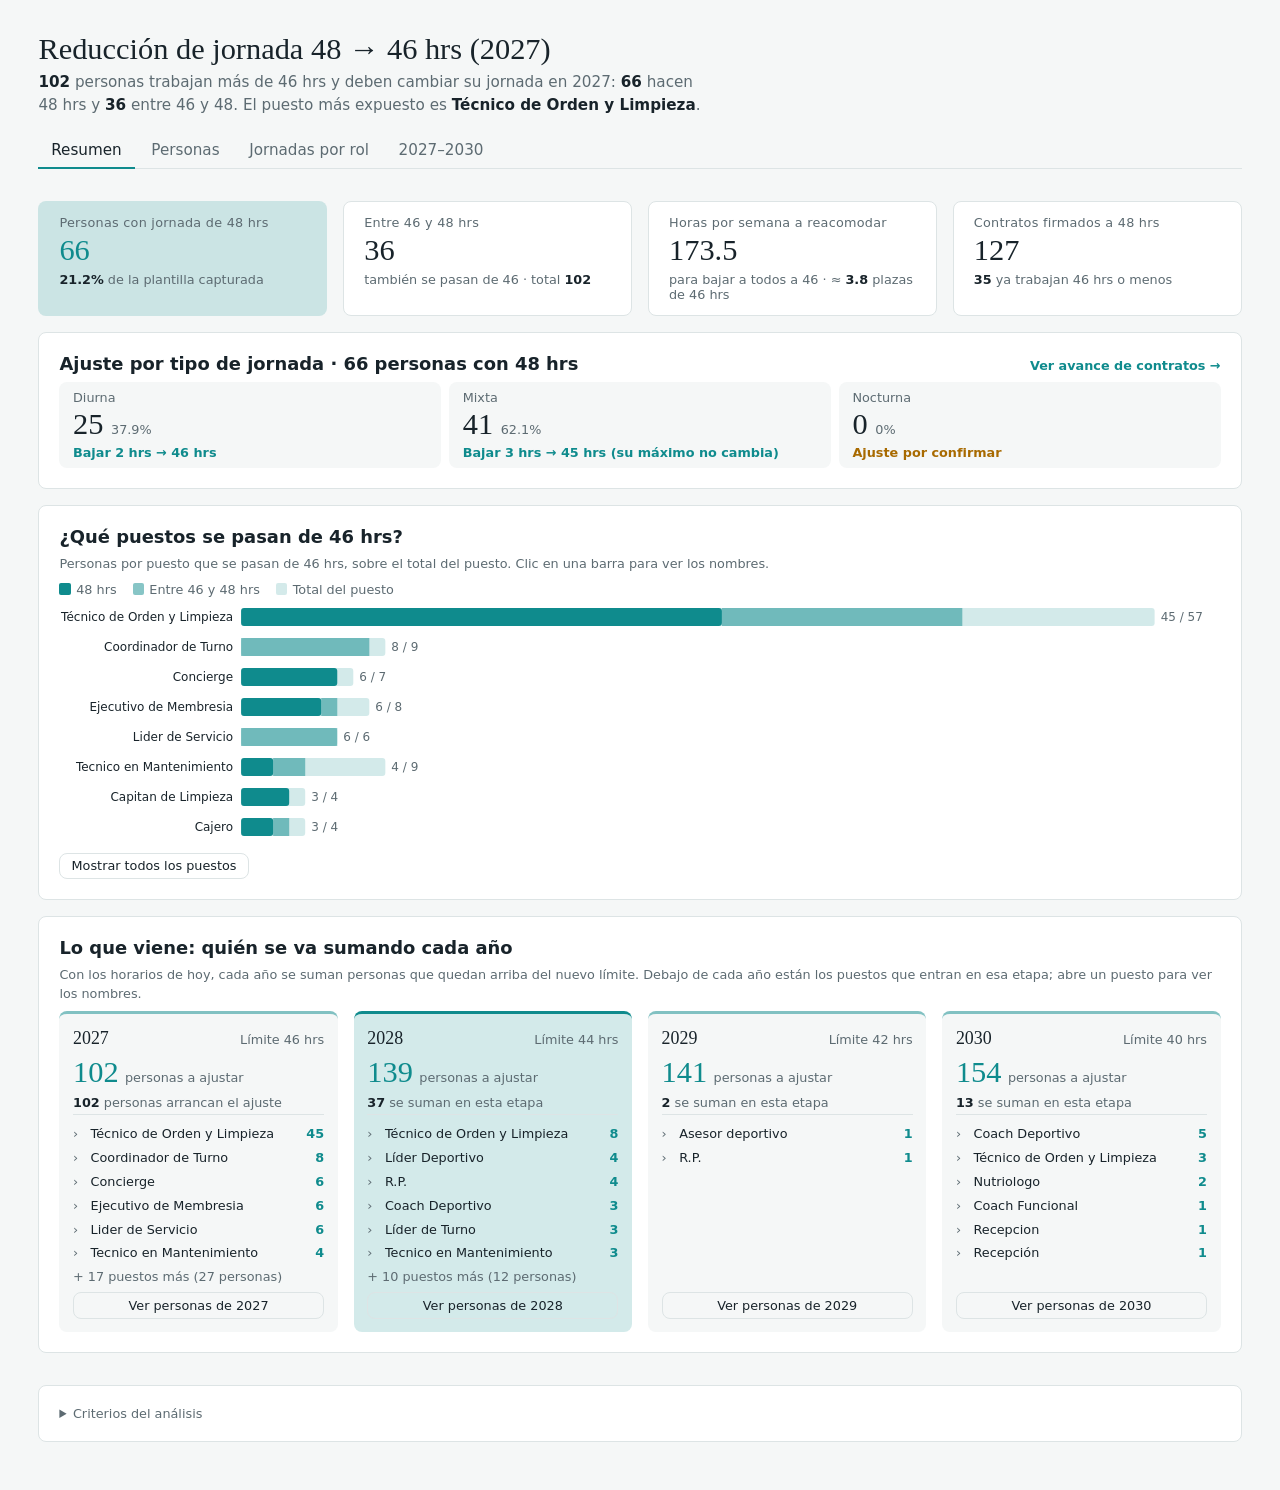
==== commit 703cbec9: "Corte 10 nov: altas nuevas, sin instructores ni tutoriales Co-Authored-By: Claude Opus 5.5 <noreply@" ====
--- a/dashboard/Jornada_46hrs_2027_proyectar.html
+++ b/dashboard/Jornada_46hrs_2027_proyectar.html
@@ -23,7 +23,7 @@
 </script>
 <script>
 (function(){
-  const raw = { plantilla: "nombre,puesto,division,ubicacion,tipo_jornada,horas_reales,horas_contrato,dias,captura\nMejia Romero Michelle,Lider de Acton Academy,Nuevos Negocios,Nuevos Negocios,Diurna,40.0,48.0,5,Capturado\nMantecon Siordia Raul Eduardo,Lider de Seven Nutrition,Nuevos Negocios,Nuevos Negocios,Diurna,40.0,40.0,5,Capturado\nMartinez Infante Hector Alonso,Lider de White mouse,Nuevos Negocios,Nuevos Negocios,Diurna,40.0,40.0,5,Capturado\nMartinez Martinez Berenice,Gerente de Sucursal,EASY FIT,La Estancia,Diurna,40.0,48.0,5,Capturado\nSantana Hernandez Francisco Joel,Gerente de Sucursal,EASY FIT,Iteso,Diurna,40.0,48.0,5,Capturado\nRebollar Luna Irma Leticia,Gerente de Sucursal,EASY FIT,Aleira,Diurna,40.0,48.0,5,Capturado\nOrozco Aceves Erika Mercedes,Gerente de Sucursal,EASY FIT,Cañadas,Diurna,40.0,48.0,5,Capturado\nOrozco Mora Liliana,Guide Acton Academy,Nuevos Negocios,Nuevos Negocios,Diurna,40.0,48.0,5,Capturado\nSotelo Delgadillo Alberto Ivan,Gerente de Sucursal,EASY FIT,Ávila Camacho,Diurna,40.0,48.0,5,Capturado\nVillarreal Damy Patricio,Lider de Nuevos negovios,Nuevos Negocios,Nuevos Negocios,Diurna,48.0,48.0,6,Capturado\nOrtega Cardenas Marcela Arianeth,R.P.,EASY FIT,La Estancia,Diurna,45.0,48.0,6,Capturado\nMantecon Siordia Carlos Fernando,Lider de Seven,Nuevos Negocios,Nuevos Negocios,Diurna,40.0,40.0,5,Capturado\nCuevas Ramirez Luis Angel,Head Chef,Nuevos Negocios,Nuevos Negocios,Diurna,48.0,48.0,6,Capturado\nCalderon Lomeli Eduardo,Guia,EASY FIT,La Estancia,Mixta,46.5,48.0,6,Capturado\nPerez Luna Cristina Alejandra,Coordinador de Turno,EASY FIT,Aleira,Mixta,47.0,48.0,6,Capturado\nSandoval Garcia Sonia Berenice,Técnico de Orden y Limpieza,EASY FIT,Ávila Camacho,Diurna,47.5,48.0,6,Capturado\nCerda Gutierrez Barbara Elizabeth,Coordinador de Turno,EASY FIT,Cañadas,Mixta,47.0,48.0,6,Capturado\nBedoy Ruiz Andrea Viridiana,Capitan de Limpieza,VIVO 47,Gourmeteria,Mixta,48.0,48.0,6,Capturado\nCarrillo Burciaga Olivia,Técnico de Orden y Limpieza,VIVO 47,Naciones,Mixta,48.0,48.0,6,Capturado\nCortes Ponce Armando,Técnico de Orden y Limpieza,VIVO 47,Naciones,Diurna,48.0,48.0,6,Capturado\nCruz Acosta Leticia,Técnico de Orden y Limpieza,VIVO 47,Gourmeteria,Diurna,48.0,48.0,6,Capturado\nDueñas Jimenez Alicia,Cajero,VIVO 47,Naciones,Diurna,48.0,48.0,6,Capturado\nEsparza Velazquez Rosa Elizabeth,Auxiliar Administrativo,VIVO 47,Naciones,Diurna,45.0,48.0,6,Capturado\nGarcia Arana Miguel Angel,Concierge,VIVO 47,Naciones,Mixta,48.0,48.0,6,Capturado\nGarcia Melendez Rangel,Coach Tutorial,VIVO 47,Valle Real,Mixta,27.5,24.0,5,Capturado\nHernandez Hernandez Manuel,Tecnico en Mantenimiento,VIVO 47,Naciones,Nocturna,35.0,48.0,5,Capturado\nHurtado Olivares Catalina,Recepcion,VIVO 47,Naciones,Mixta,47.0,48.0,6,Capturado\nLuna Guitron Edgar,Ejecutivo de Membresia,VIVO 47,Naciones,Diurna,47.0,48.0,6,Capturado\nMares Virgen Cristian Paul,Coach Tutorial,VIVO 47,Naciones,Diurna,46.0,24.0,4,Capturado\nPulido Ortiz Mario Alberto,Coach FT 47,VIVO 47,Naciones,Diurna,24.0,20.0,5,Capturado\nRodriguez Hernandez Nelly,Maestra kids,VIVO 47,Naciones,Mixta,37.5,37.5,6,Capturado\nRodriguez Sandoval Francisco Jesús,Tecnico en Mantenimiento,VIVO 47,Naciones,Diurna,48.0,48.0,6,Capturado\nToscano Arce Julieta,Coach de Mobility,VIVO 47,Naciones,Mixta,40.0,48.0,6,Capturado\nValencia Gonzalez Jonathan Misael,Coach Tutorial,VIVO 47,Valle Real,Diurna,20.0,24.0,5,Capturado\nLope Ayala Leticia del Rosario,Técnico de Orden y Limpieza,EASY FIT,Aleira,Diurna,47.5,48.0,6,Capturado\nRosas Gonzalez Salvador Vidal,Coordinador de Turno,EASY FIT,Iteso,Mixta,47.0,48.0,6,Capturado\nBarrios Arteaga Vitalina,Técnico de Orden y Limpieza,EASY FIT,Iteso,Mixta,47.5,48.0,6,Capturado\nHernandez Rivera Maria Nanci,Capitan de Orden y Limpieza,VIVO 47,Valle Real,Mixta,48.0,48.0,6,Capturado\nSandoval Monrreal Alfredo,Coach Tutorial,VIVO 47,Naciones,Mixta,45.0,24.0,6,Capturado\nDe Anda Lopez Antonio,Técnico de Orden y Limpieza,EASY FIT,Ávila Camacho,Mixta,47.5,48.0,6,Capturado\nDinero Garcia Jesus Alicia,Capitan de Limpieza,VIVO 47,Naciones,Mixta,48.0,48.0,6,Capturado\nBañales Tovar Erika Monserrat,Maestra de Ludoteca,VIVO 47,Valle Real,Diurna,33.5,33.5,6,Capturado\nLopez Gonzalez Maria Dolores,Instructor de Acuática,VIVO 47,Naciones,Mixta,30.0,30.0,5,Capturado\nRamos Orozco Candida,Capitan de Limpieza,VIVO 47,Gourmeteria,Mixta,46.0,48.0,6,Capturado\nCruz Montaño Monica,Técnico de Orden y Limpieza,EASY FIT,Cañadas,Diurna,48.0,48.0,6,Capturado\nMillan Valdivia Gabriel,Técnico de Orden y Limpieza,VIVO 47,Naciones,Diurna,48.0,48.0,6,Capturado\nCaldera Garcia Gonzalo,Coach Tutorial,VIVO 47,Valle Real,Mixta,30.0,24.0,5,Capturado\nAguayo Lopez Bianca Araceli,Auxiliar de Nóminas,Oficina de Soporte,GEBienestar,Diurna,40.0,40.0,5,Capturado\nBerlanga Galvez Juan Pablo,Coach Deportivo,VIVO 47,Gourmeteria,Diurna,40.0,40.0,5,Capturado\nLopez Velasco Antonio de Jesus,Técnico de Orden y Limpieza,EASY FIT,La Estancia,Diurna,47.0,48.0,6,Capturado\nVillalobos Villela Katia Alejandra,Maestra kids,VIVO 47,Naciones,Diurna,30.0,37.5,5,Capturado\nBadillo Nuñez Roberto Rodolfo,R.P.,EASY FIT,La Estancia,Mixta,46.5,48.0,6,Capturado\nAcuña Robledo Andrea,Técnico de Orden y Limpieza,EASY FIT,Ávila Camacho,Mixta,47.5,48.0,6,Capturado\nTalavera Ortiz Maria Teresa,Técnico de Orden y Limpieza,EASY FIT,Ávila Camacho,Mixta,47.5,48.0,6,Capturado\nMejia Ruiz Virginia Florencia,Técnico de Orden y Limpieza,VIVO 47,Naciones,Mixta,48.0,48.0,6,Capturado\nCalderon Garza Emma Liyana,Maestra de Ludoteca,VIVO 47,Gourmeteria,Mixta,37.0,37.0,6,Capturado\nMata Arellano Cesar Gerardo,Coach Tutorial,VIVO 47,Valle Real,Mixta,40.0,24.0,5,Capturado\nReyes Ornelas Diego Andres,Asesor deportivo,EASY FIT,Aleira,Diurna,42.5,40.0,6,Capturado\nFlores Duarte Karla Beatriz,Coordinador de Turno,EASY FIT,Aleira,Mixta,47.0,48.0,6,Capturado\nRamos Cardenas Nidia Lizzette,Técnico de Orden y Limpieza,EASY FIT,Ávila Camacho,Diurna,47.5,48.0,6,Capturado\nHernandez Muños Jose Emmanuel,Coach Deportivo,VIVO 47,Valle Real,Diurna,40.0,40.0,6,Capturado\nLozano Mendez Juan Antonio,Nutriologo,VIVO 47,Valle Real,Mixta,41.0,40.0,6,Capturado\nSalgado Jaramillo Maria Esther,Maestra de Ludoteca,VIVO 47,Valle Real,Diurna,32.5,32.5,5,Capturado\nAzamar Olivares Luis Arturo,Técnico de Orden y Limpieza,VIVO 47,Naciones,Diurna,48.0,48.0,6,Capturado\nLuna Guitron Miriam Mayeli,Concierge,VIVO 47,Naciones,Mixta,48.0,48.0,6,Capturado\nUribe De la Rocha Diana Judith,Ejecutivo de Membresia,VIVO 47,Naciones,Mixta,48.0,48.0,6,Capturado\nGonzález Becerra Luis César,Lider de Servicio,EASY FIT,Aleira,Mixta,47.0,48.0,6,Capturado\nGuzman Martinez Claudia Alejandra,Recepcion,VIVO 47,Gourmeteria,Mixta,46.0,48.0,6,Capturado\nGoyas Ruano Rosa Maria,Técnico de Orden y Limpieza,VIVO 47,Naciones,Mixta,48.0,48.0,6,Capturado\nJimenez Rivera Rosalba,Técnico de Orden y Limpieza,VIVO 47,Valle Real,Diurna,48.0,48.0,6,Capturado\nArce Cota Saul Javier,Coach Deportivo,VIVO 47,Gourmeteria,Mixta,32.0,40.0,4,Capturado\nTellez Villalba Ingrid Itzel,Capitan de Orden y Limpieza,VIVO 47,Valle Real,Mixta,48.0,48.0,6,Capturado\nRodriguez Salcido Alfredo de Jesus,Asesor deportivo,EASY FIT,Iteso,Diurna,40.0,40.0,5,Capturado\nPosadas Gonzalez Viridiana,Maestra de Ludoteca,VIVO 47,Valle Real,Diurna,30.0,30.0,6,Capturado\nDe la Cruz Gutierrez Evelin Rubi,Maestra de Ludoteca,VIVO 47,Gourmeteria,Diurna,37.0,40.0,6,Capturado\nGrajeda Aguayo Silvia Isabel,Gerente en turno,VIVO 47,Naciones,Mixta,45.0,48.0,6,Capturado\nSanchez Salazar Ileana Nereida,Nutriologo,VIVO 47,Valle Real,Diurna,40.0,40.0,6,Capturado\nFong Siordia Carlos Emmanuel,Concierge,VIVO 47,Valle Real,Mixta,48.0,48.0,6,Capturado\nMontes Calixto Leticia,Nutriologo,VIVO 47,Gourmeteria,Diurna,40.0,40.0,6,Capturado\nVillegas Velazquez Paulo,Coach Deportivo,VIVO 47,Valle Real,Mixta,48.0,40.0,6,Capturado\nGonzalez Castañeda Francisco Javier,Asesor deportivo,EASY FIT,Aleira,Mixta,32.5,30.0,6,Capturado\nMelendez Mendoza Alejandra,Técnico de Orden y Limpieza,EASY FIT,Cañadas,Mixta,47.5,48.0,6,Capturado\nLeal Ruiz Ricardo,Asesor deportivo,EASY FIT,La Estancia,Mixta,40.0,40.0,5,Capturado\nNovas Piedra Luis Antonio,Coach Deportivo,VIVO 47,Valle Real,Mixta,40.0,40.0,5,Capturado\nMedina Plascencia Mario,Tecnico en Mantenimiento,VIVO 47,Naciones,Nocturna,14.0,48.0,2,Capturado\nEcheverria Camacho Janeth Guadalupe,Nutriologo,VIVO 47,Naciones,Mixta,41.0,40.0,6,Capturado\nGarcia Lara Priscila Gabriela,Coach Deportivo,VIVO 47,Naciones,Mixta,45.0,40.0,6,Capturado\nLuna Gutierrez Perla Del Carmen,Técnico de Orden y Limpieza,VIVO 47,Naciones,Diurna,42.0,48.0,6,Capturado\nLedezma Politrom Jose Antonio,Coach Deportivo,VIVO 47,Gourmeteria,Diurna,30.0,40.0,6,Capturado\nCorona Miranda Jesus Alejandro,Asesor deportivo,EASY FIT,Ávila Camacho,Diurna,30.0,30.0,5,Capturado\nTorres Campos Veronica,Técnico de Orden y Limpieza,EASY FIT,Iteso,Diurna,47.5,48.0,6,Capturado\nPalacios Lopez Alma Livier,Asesor deportivo,EASY FIT,Ávila Camacho,Mixta,48.0,40.0,6,Capturado\nLara Vaca Luis Armando,Coach Deportivo,VIVO 47,Valle Real,Mixta,41.0,40.0,6,Capturado\nRojas Juarez Jessica Marlene,Coach Deportivo,VIVO 47,Valle Real,Diurna,35.0,40.0,5,Capturado\nArechiga Alvarez Carlos Alberto,Coach Deportivo,VIVO 47,Gourmeteria,Sin captura,0.0,40.0,0,Pendiente\nAldrete Diaz Jeronimo de Jesus,Técnico de Orden y Limpieza,VIVO 47,Valle Real,Mixta,48.0,48.0,6,Capturado\nGonzalez Franco Sergio Manuel Olimpio,Ejecutivo de Membresia,VIVO 47,Valle Real,Diurna,36.0,48.0,6,Capturado\nOlague Flores Ana,Técnico de Orden y Limpieza,EASY FIT,La Estancia,Mixta,30.0,30.0,5,Capturado\nSolis Cisneros Alan Ismael,Coach Deportivo,VIVO 47,Valle Real,Mixta,46.0,40.0,6,Capturado\nHernandez Sauceda Victor,Técnico de Orden y Limpieza,VIVO 47,Valle Real,Diurna,42.0,48.0,6,Capturado\nHernandez Medina Jose Alberto,Asesor deportivo,EASY FIT,Iteso,Mixta,40.0,40.0,5,Capturado\nMedina Hernandez Cesar Abraham,Barista,Nuevos Negocios,Nuevos Negocios,Diurna,48.0,48.0,6,Capturado\nVillalva Huerta Paola Marisol,Técnico de Orden y Limpieza,VIVO 47,Valle Real,Mixta,48.0,48.0,6,Capturado\nMurguia Campos Jennifer Vanessa,Coach de Estiramiento,VIVO 47,Valle Real,Mixta,40.0,40.0,6,Capturado\nRivera Rodriguez Abel,Guia,EASY FIT,La Estancia,Mixta,45.5,48.0,6,Capturado\nFigueroa Gutierrez Adan Alejandro,Coach Deportivo,VIVO 47,Valle Real,Diurna,41.0,40.0,6,Capturado\nSolis Mejia Alicia Karina,Maestra kids,VIVO 47,Naciones,Diurna,30.0,30.0,6,Capturado\nClemente Alvarado Fernando,Instructor de Acuática,VIVO 47,Naciones,Diurna,30.0,30.0,5,Capturado\nSaucedo Cortes Omar,Tecnico en Mantenimiento,VIVO 47,Gourmeteria,Diurna,46.0,48.0,6,Capturado\nLara Medel Guillermo,Asesor deportivo,EASY FIT,Iteso,Diurna,30.0,30.0,6,Capturado\nGuzman Rodriguez Raymundo Josue,Asesor deportivo,EASY FIT,Ávila Camacho,Mixta,30.0,30.0,5,Capturado\nMorales De Lira Lizbeth Anahi,Lider de Servicio,EASY FIT,Ávila Camacho,Mixta,47.0,48.0,6,Capturado\nRojas Espinoza Tania Veronica,Nutriologo,VIVO 47,Naciones,Diurna,40.0,40.0,6,Capturado\nOrnelas Araiza Sarahi,Instructor de Acuática,VIVO 47,Naciones,Diurna,30.0,30.0,6,Capturado\nLio Gonzalez Gloria Yadhira,Recepcion,VIVO 47,Naciones,Mixta,40.0,48.0,5,Capturado\nRodriguez Avalos Oscar Sinuhe,Instructor de Acuática,VIVO 47,Naciones,Mixta,30.0,30.0,5,Capturado\nGonzalez Barrera Delia Catalina,Técnico de Orden y Limpieza,VIVO 47,Naciones,Diurna,48.0,48.0,6,Capturado\nMarban Salcedo Gisela Guadalupe,Ejecutivo de Membresia,VIVO 47,Naciones,Mixta,45.0,48.0,6,Capturado\nSalazar Delgadillo Jose,Concierge,VIVO 47,Naciones,Mixta,48.0,48.0,6,Capturado\nSalazar Garcia Ana Cecilia,Coach de Estiramiento,VIVO 47,Gourmeteria,Diurna,40.0,40.0,6,Capturado\nVazquez Lopez Paola Nicole,Recepcion,VIVO 47,Valle Real,Mixta,46.0,48.0,6,Capturado\nResendiz Gonzalez Abril,Maestra de Ludoteca,VIVO 47,Valle Real,Diurna,31.0,31.0,6,Capturado\nLopez Valdes Luz Kerena,Instructor de Acuática,VIVO 47,Naciones,Diurna,30.0,30.0,5,Capturado\nHernandez Can Icaro Cuauhtemoc,Tecnico en Mantenimiento,VIVO 47,Naciones,Mixta,47.0,48.0,6,Capturado\nCamarillo Baeza Belen Montserrat,Cajero,VIVO 47,Valle Real,Diurna,46.0,48.0,6,Capturado\nPeña Sierra Erick Samuel,Coach de Mobility,VIVO 47,Naciones,Diurna,40.0,40.0,6,Capturado\nSilva Aguiñaga Edith Guadalupe,Lider de Servicio,EASY FIT,Iteso,Mixta,47.0,48.0,6,Capturado\nLomeli Cruz Jose Manuel,Coach Deportivo,VIVO 47,Valle Real,Mixta,40.0,40.0,5,Capturado\nSerrano Davalos Axeel Sair,Lider de Servicio,EASY FIT,Aleira,Mixta,47.0,48.0,6,Capturado\nSalcedo Perez Israel Atlai,Coach Deportivo,VIVO 47,Valle Real,Diurna,42.0,40.0,6,Capturado\nMancilla Hernandez Anali,Maestra kids,VIVO 47,Naciones,Mixta,30.0,30.0,6,Capturado\nValerio Alvarez Diana Guadalupe,Coordinador de Turno,EASY FIT,Iteso,Mixta,47.0,48.0,6,Capturado\nMaldonado Calderon Jennifer Valeria,Coach Deportivo,VIVO 47,Naciones,Mixta,40.0,40.0,6,Capturado\nReal Romero Jorge Alberto,Técnico de Orden y Limpieza,EASY FIT,Cañadas,Mixta,47.5,48.0,6,Capturado\nAltiery Mahel Marc,Técnico de Orden y Limpieza,VIVO 47,Naciones,Diurna,48.0,48.0,6,Capturado\nOrozco Mateo Andrea Lizeth,Maestra kids,VIVO 47,Naciones,Diurna,30.0,30.0,6,Capturado\nRios Covarrubias Angel Isaac,Coach de Mobility,VIVO 47,Gourmeteria,Diurna,40.0,40.0,6,Capturado\nPerez Gonzalez Karla Sofia,Coach de Estiramiento,VIVO 47,Naciones,Mixta,40.0,40.0,6,Capturado\nGarcia Silva Eduardo Samuel,Coach de Estiramiento,VIVO 47,Valle Real,Diurna,39.0,36.0,6,Capturado\nCordero Rivera Ana Karla,Lider de Servicio,EASY FIT,Cañadas,Mixta,47.0,48.0,6,Capturado\nGuzman Lopez Grecia Cassandra,Auxiliar Administrativo Acuatica,VIVO 47,Naciones,Mixta,40.0,48.0,5,Capturado\nSantana Sandoval Ana,Técnico de Orden y Limpieza,VIVO 47,Valle Real,Mixta,48.0,48.0,6,Capturado\nGonzalez Sevilla Israel Avimelec,Coach Deportivo,VIVO 47,Gourmeteria,Mixta,40.0,40.0,6,Capturado\nPerez Medina Karen Montserrat,Maestra de Ludoteca,VIVO 47,Gourmeteria,Diurna,39.5,40.0,6,Capturado\nSandoval Gutierrez Kevin Eli,Coach Deportivo,VIVO 47,Naciones,Diurna,40.0,40.0,6,Capturado\nOrozco Curiel Victor Axel,Asesor deportivo,EASY FIT,Cañadas,Mixta,40.0,40.0,6,Capturado\nAlaniz Aguilar Aldo,Instructor de Acuática,VIVO 47,Naciones,Diurna,31.0,30.0,6,Capturado\nOrtiz Perez David,Técnico de Orden y Limpieza,VIVO 47,Naciones,Diurna,48.0,48.0,6,Capturado\nLopez Gonzalez Jose Alejandro,Coach de Mobility,VIVO 47,Naciones,Mixta,39.5,40.0,6,Capturado\nGamiño Mata Marco Antonio,Coach Deportivo,VIVO 47,Naciones,Mixta,40.0,40.0,6,Capturado\nFlores Palos Paloma Berenice,Lider de Servicio,EASY FIT,Cañadas,Mixta,47.0,48.0,6,Capturado\nSalas Peregrina Karen Cecilia,Líder de Comunicación Interna y Endomarketing,Oficina de Soporte,GEBienestar,Diurna,20.0,20.0,5,Capturado\nDiaz Castellanos Barbara Selene,Coordinador de Turno,EASY FIT,Cañadas,Mixta,47.0,48.0,6,Capturado\nZuñiga Cano Oscar Benjamin,Coordinador de Turno,EASY FIT,Ávila Camacho,Mixta,47.0,48.0,6,Capturado\nPerea Carrillo America Polette,Cajero,VIVO 47,Naciones,Diurna,48.0,48.0,6,Capturado\nMonjaras Sanchez Jonathan Omar,Coach Deportivo,VIVO 47,Gourmeteria,Mixta,40.0,40.0,6,Capturado\nTrillo Godoy Jose de Jesus,Coach de Mobility,VIVO 47,Valle Real,Mixta,40.0,40.0,6,Capturado\nEsqueda Gonzalez Gustavo Noe,Ejecutivo de Membresia,VIVO 47,Valle Real,Diurna,48.0,48.0,6,Capturado\nMoreno Llamas Raul Alejandro,Coach de Estiramiento,VIVO 47,Gourmeteria,Diurna,27.0,27.0,6,Capturado\nSalamanca Abarca Erick Salvador,Técnico de Orden y Limpieza,VIVO 47,Gourmeteria,Mixta,48.0,48.0,6,Capturado\nZarate Aceves Gustavo Damian,Tecnico en Mantenimiento,VIVO 47,Valle Real,Diurna,45.0,48.0,6,Capturado\nJimenez Raya Ramses,Coach de Estiramiento,VIVO 47,Valle Real,Diurna,27.0,27.0,6,Capturado\nDe Alba Valencia Blanca Sarahi,Auxiliar de Compras,Oficina de Soporte,GEBienestar,Diurna,40.0,40.0,5,Capturado\nNavarro Aceves Ana Mayra Elizabeth,Técnico de Orden y Limpieza,VIVO 47,Valle Real,Diurna,42.0,48.0,6,Capturado\nGonzalez Soto Jorge Enrique,Concierge,VIVO 47,Gourmeteria,Diurna,48.0,48.0,6,Capturado\nLopez Reyes Celis Carolina,Nutriologo,VIVO 47,Gourmeteria,Mixta,40.0,40.0,6,Capturado\nCortes Perez Moises Azael,Coach Deportivo,VIVO 47,Gourmeteria,Mixta,46.0,40.0,6,Capturado\nRamirez Gutierrez Diego Isaac,Coach Deportivo,VIVO 47,Naciones,Sin captura,0.0,40.0,0,Pendiente\nAlcala Muro Santiago,Coach de Mobility,VIVO 47,Valle Real,Mixta,40.0,40.0,6,Capturado\nSantolaya Guerrero Regina,Coach de Estiramiento,VIVO 47,Gourmeteria,Diurna,27.0,27.0,6,Capturado\nContreras Castillo Kimberly,Coach de Estiramiento,VIVO 47,Gourmeteria,Diurna,27.0,27.0,6,Capturado\nSalazar Hernandez Maria del Rosario,Recepcion,VIVO 47,Valle Real,Mixta,48.0,48.0,6,Capturado\nVelazquez Almanza Moises Aaron,Tecnico en Mantenimiento,VIVO 47,Naciones,Diurna,48.0,48.0,6,Capturado\nMendoza Vejar Alejandra,Ejecutivo de Membresia,VIVO 47,Naciones,Mixta,48.0,48.0,6,Capturado\nMora Silva Gerardo Refugio,Coordinador de Turno,EASY FIT,Ávila Camacho,Mixta,47.0,48.0,6,Capturado\nMiranda Silva Valeria Dulce Fabiola,Concierge,VIVO 47,Valle Real,Mixta,48.0,48.0,6,Capturado\nGarcia Navarro Luis Alejandro,Técnico de Orden y Limpieza,EASY FIT,Iteso,Mixta,47.5,48.0,6,Capturado\nSanchez Alamos David Alejandro,Capitan de Limpieza,VIVO 47,Naciones,Mixta,48.0,48.0,6,Capturado\nLeal Plazola Hilda Guadalupe,Técnico de Orden y Limpieza,VIVO 47,Valle Real,Mixta,48.0,48.0,6,Capturado\nJimenez Magdaleno Alejandra,Ejecutivo de Membresia,VIVO 47,Gourmeteria,Mixta,48.0,48.0,6,Capturado\nCorona Becerra Lizbeth,Técnico de Orden y Limpieza,VIVO 47,Gourmeteria,Mixta,46.0,48.0,6,Capturado\nGomez de Anda Alberto,Coach de Estiramiento,VIVO 47,Naciones,Mixta,27.0,27.0,6,Capturado\nGarcia Delgado Daniel,Concierge,VIVO 47,Gourmeteria,Mixta,46.0,48.0,6,Capturado\nOrozco Sandoval Maria del Carmen,Técnico de Orden y Limpieza,VIVO 47,Valle Real,Mixta,48.0,48.0,6,Capturado\nMartinez Arellano Oscar,Técnico de Orden y Limpieza,EASY FIT,Ávila Camacho,Diurna,47.5,48.0,6,Capturado\nIbarra Hernandez Oscar Eduardo,Coach Funcional,VIVO 47,Naciones,Mixta,42.0,40.0,6,Capturado\nHernandez Rosales Samantha,Instructor de Acuática,VIVO 47,Naciones,Diurna,25.0,30.0,6,Capturado\nOrozco Andrade Luis Carlos,Instructor de Acuática,VIVO 47,Naciones,Diurna,25.0,30.0,6,Capturado\nVizcaino Cortes Mariana Leticia,Instructor de Acuática,VIVO 47,Naciones,Diurna,30.0,30.0,5,Capturado\nRamirez Devora Diego Alonso,Coach Deportivo,VIVO 47,Naciones,Mixta,40.0,40.0,6,Capturado\nNavarro Jimenez Jose Luis,Coach Deportivo,VIVO 47,Valle Real,Diurna,40.0,40.0,6,Capturado\nBravo Navarro Citlalith Jeanette,Coach de Estiramiento,VIVO 47,Valle Real,Diurna,27.0,27.0,6,Capturado\nBravo Hernandez Christian Brandon,Técnico de Orden y Limpieza,VIVO 47,Gourmeteria,Mixta,48.0,48.0,6,Capturado\nCabrera Siordia Christopher,Mensajero,Oficina de Soporte,GEBienestar,Diurna,30.0,30.0,5,Capturado\nAlamos Garcia saul Alonso,Técnico de Orden y Limpieza,VIVO 47,Naciones,Mixta,48.0,48.0,6,Capturado\nGonzalez Boruel Natalia,Coach de Estiramiento,VIVO 47,Valle Real,Diurna,27.0,27.0,6,Capturado\nMontes Rodriguez Luis Gerardo,Coach de Mobility,EASY FIT,La Estancia,Mixta,40.0,40.0,6,Capturado\nZamora Ramirez Jose Tonatiuh,Coach Deportivo,VIVO 47,Naciones,Mixta,40.0,40.0,6,Capturado\nGuzman Soto Alejandra,Auxiliar de Kids,EASY FIT,Cañadas,Diurna,30.0,30.0,6,Capturado\nLopez Dueñas Byron,Técnico de Orden y Limpieza,VIVO 47,Naciones,Diurna,48.0,48.0,6,Capturado\nOrnelas Cerda Erika Osmin,Cajero,VIVO 47,Naciones,Mixta,47.0,48.0,6,Capturado\nGallegos Alvarez Carlos Jahir,Coach de Estiramiento,VIVO 47,Valle Real,Mixta,22.5,27.0,5,Capturado\nOrtiz Vazquez Jaime Alejandro,Barista,Nuevos Negocios,Nuevos Negocios,Diurna,48.0,48.0,6,Capturado\nMartinez Lopez Edder,Coach Deportivo,VIVO 47,Naciones,Diurna,42.0,40.0,6,Capturado\nDe la Cruz Rodriguez Pablo Francisci Asis,Técnico de Orden y Limpieza,VIVO 47,Naciones,Mixta,48.0,48.0,6,Capturado\nAguilera Diaz Sarai Alejandra,Nutriologo,EASY FIT,Cañadas,Mixta,30.0,30.0,5,Capturado\nLedon Gomez Bernardo,Asesor deportivo,EASY FIT,Cañadas,Diurna,40.0,40.0,6,Capturado\nBarragan Del Real María del Rosario,Técnico de Orden y Limpieza,EASY FIT,La Estancia,Diurna,47.0,48.0,6,Capturado\nMartinez Mendoza Alfredo Yael,Técnico de Orden y Limpieza,VIVO 47,Naciones,Mixta,48.0,48.0,6,Capturado\nSanchez Becerra Daniela Elizabeth,Fisioterapia,Nuevos Negocios,Nuevos Negocios,Diurna,36.0,36.0,6,Capturado\nRosas Gutierrez Getzamany Monserrat,Fisioterapia,Nuevos Negocios,Nuevos Negocios,Diurna,36.0,36.0,6,Capturado\nEstrada Miramontes Regina Isabel,Fisioterapia,Nuevos Negocios,Nuevos Negocios,Mixta,36.0,36.0,6,Capturado\nCarlos Silva Francisco Zabdiel,Ejecutivo de Membresia,VIVO 47,Gourmeteria,Mixta,48.0,48.0,6,Capturado\nMonroy Cervantes Karen Paulina,Asesor deportivo,EASY FIT,La Estancia,Mixta,40.0,40.0,6,Capturado\nFranco Remigio Luis Eduardo,Cocinero,Nuevos Negocios,Nuevos Negocios,Diurna,48.0,48.0,6,Capturado\nSoto Rivera Rosa Linda,Técnico de Orden y Limpieza,VIVO 47,Gourmeteria,Mixta,48.0,48.0,6,Capturado\nCuevas Rivera Alan,Meza Fria,Nuevos Negocios,Nuevos Negocios,Mixta,48.0,48.0,6,Capturado\nLucio Espoinoza Ana Beatriz,Técnico de Orden y Limpieza,VIVO 47,Naciones,Diurna,46.0,48.0,6,Capturado\nPinedo Lopez Rubria Irene,Coach de Estiramiento,VIVO 47,Naciones,Diurna,27.0,27.0,6,Capturado\nHuerta Garcia Juan Fernando,Coach Funcional,EASY FIT,La Estancia,Mixta,40.0,40.0,6,Capturado\nEstrada Chávez Jesús Saúl,Técnico de Orden y Limpieza,EASY FIT,La Estancia,Mixta,45.0,48.0,6,Capturado\nMarco Antonio Hernández Rueda,Nutriologo,EASY FIT,La Estancia,Mixta,40.0,40.0,6,Capturado\nVazquez Vazquez Lisset Nayeli,Asesor deportivo,EASY FIT,La Estancia,Mixta,40.0,40.0,6,Capturado\nPerez Delgado Brian joshue,Técnico de Orden y Limpieza,VIVO 47,Naciones,Diurna,46.0,48.0,6,Capturado\nCuriel Hernandez Israel,Instructor de Acuática,VIVO 47,Naciones,Diurna,30.0,30.0,6,Capturado\nJuarez Martinez Christopher Tadeo,Coach de Estiramiento,VIVO 47,Naciones,Diurna,29.5,27.0,6,Capturado\nValerio Villagran Imelda,Técnico de Orden y Limpieza,VIVO 47,Naciones,Mixta,48.0,48.0,6,Capturado\nMacias Rodriguez Carlos Fernando,Coach Mobility,EASY FIT,La Estancia,Mixta,40.0,40.0,6,Capturado\nHernandez Escobedo Hannah Pamela,Recepcion,Nuevos Negocios,Nuevos Negocios,Mixta,41.0,38.0,6,Capturado\nHinojosa Perez Jesus Eduardo,Auxiliar de Sistemas,Oficina de Soporte,GEBienestar,Diurna,40.0,48.0,6,Capturado\nMedrano Ortiz José de Jesús,Tecnico en Mantenimiento,EASY FIT,La Estancia,Diurna,45.0,48.0,6,Capturado\nZavala Ortega David,Auxiliar de Sistemas,Oficina de Soporte,GEBienestar,Diurna,40.0,48.0,6,Capturado\nPinedo Nuño Alejandro,Tecnico en Mantenimiento,EASY FIT,Ávila Camacho,Diurna,47.5,48.0,6,Capturado\nCarrion Soto Ulises Santiago,Comunity/ Callcenter,Oficina de Soporte,GEBienestar,Diurna,30.0,30.0,5,Capturado\nBarragan Rivas Maria Jose,Comunity/ Callcenter,Oficina de Soporte,GEBienestar,Diurna,40.0,40.0,5,Capturado\nSandoval Velazquez Andrea,Coordinador Capital Humano,Oficina de Soporte,GEBienestar,Diurna,40.0,40.0,5,Capturado\nDe Rosas Marquez Maria Cristina,Reclutador,Oficina de Soporte,GEBienestar,Diurna,40.0,40.0,5,Capturado\nMadrigal Rodriguez Gael Isaac,Auxiliar de Capital Humano,Oficina de Soporte,GEBienestar,Diurna,40.0,40.0,5,Capturado\nGomez Avila Laura Alejandra,Auxiliar de Marketing,Oficina de Soporte,GEBienestar,Diurna,40.0,40.0,5,Capturado\nVandick Cancino Graciela,Instructor de Clases de Salón,VIVO 47,Naciones,Sin captura,0.0,48.0,0,Pendiente\nBalbuena Caro Amelia,Instructor de Clases de Salón,VIVO 47,Naciones,Sin captura,0.0,48.0,0,Pendiente\nCarvajal Barajas Rogelio,Instructor de Clases de Salón,VIVO 47,Naciones,Sin captura,0.0,48.0,0,Pendiente\nCadena Luna César Osvaldo,Lider de Hospitalidad y Experiencia,Nuevos Negocios,Nuevos Negocios,Diurna,48.0,48.0,6,Capturado\nOrtiz Ovalle Rubi Isabel,Técnico de Orden y Limpieza,VIVO 47,Naciones,Mixta,46.0,,6,Capturado\nCabrera Flores Otmar Octavio,Coach Deportivo,VIVO 47,Valle Real,Mixta,40.0,,6,Capturado\nEscalante Núñez Axel Michel,Mesero,Nuevos Negocios,Nuevos Negocios,Diurna,48.0,48.0,6,Capturado\nCuriel Guerra Carolina,Técnico de Orden y Limpieza,Nuevos Negocios,Nuevos Negocios,Diurna,45.83,46.0,5,Capturado\nLara Hurtado Caroline Noemí,Coach Deportivo,VIVO 47,Naciones,Mixta,40.0,,6,Capturado\nPérez Baltazar Simon,Técnico de Orden y Limpieza,VIVO 47,Gourmeteria,Diurna,46.0,,6,Capturado\nAlmanzor Olmos Evan Zuleth,Coach de Mobility,VIVO 47,Gourmeteria,Mixta,40.0,,6,Capturado\nGarcía Bernal Mauro Alberto,R.P.,EASY FIT,La Estancia,Mixta,45.0,,6,Capturado\nPuente Ríos Eric Francisco,Auditor Interno,Oficina de Soporte,GEBienestar,Diurna,40.0,40.0,5,Capturado\nMichel Rubio Mariajose,Líder de Proyecto,Oficina de Soporte,GEBienestar,Diurna,18.0,18.0,5,Capturado\nRuvalcaba Palomera Maximus Gabriel,Coach Deportivo,VIVO 47,Gourmeteria,Mixta,40.0,,6,Capturado\nCardenas Castro Bertha Alejandra,Guia Acton Academy,Nuevos Negocios,Nuevos Negocios,Diurna,40.0,,5,Capturado\nUribe Adame Oscar Esteban,Coach de Estiramiento,VIVO 47,Gourmeteria,Mixta,27.0,,6,Capturado\nReyes Ramírez Yajaira Estefania,Coach de Estiramiento,VIVO 47,Gourmeteria,Mixta,27.0,,6,Capturado\nElizondo Olivares Isaac Israel,Coach Deportivo,VIVO 47,Naciones,Mixta,40.0,,6,Capturado\nAguilera Martínez Víctor Jesús,Técnico de Orden y Limpieza,VIVO 47,Gourmeteria,Mixta,48.0,,6,Capturado\nOchoa Pérez Abraham,Coach de Estiramiento,VIVO 47,Naciones,Diurna,27.0,,6,Capturado\nMeza Ramírez Gabriela,Técnico de Orden y Limpieza,VIVO 47,Naciones,Mixta,48.0,,6,Capturado\nEspinoza Rivas María José,Coach Deportivo,VIVO 47,Naciones,Diurna,42.0,,6,Capturado\nMartínez Raitarski Mauricio,Contenido,Oficina de Soporte,Naciones,Diurna,40.0,,5,Capturado\nRodríguez Arroyo Julia Elizabeth,Dirección de Capital Humano,Oficina de Soporte,GEBienestar,Diurna,40.0,40.0,5,Capturado\nVillanueva Aguilar Reyna Cecilia,Coordinador de Nomina,Oficina de Soporte,GEBienestar,Diurna,40.0,40.0,5,Capturado\nGonzalez Palazuelos Jose Hiram,Dirección Comercial,Oficina de Soporte,GEBienestar,Diurna,40.0,,5,Capturado\nGoytia Acevedo Francisco Fernando,Coordinador Mantenimiento,Oficina de Soporte,GEBienestar,Diurna,40.0,,5,Capturado\nPadilla Alvarez Linda Zoraida,Dirección Ejecutiva,Oficina de Soporte,GEBienestar,Diurna,40.0,,5,Capturado\nOlvera Gonzalez Imelda Elizabeth,R.P.,VIVO 47,Gourmeteria,Diurna,44.5,,6,Capturado\nPeregrina Sierra Marco Antonio,Dirección de Estructura y Soporte,Oficina de Soporte,GEBienestar,Diurna,40.0,,5,Capturado\nArmas Gutierrez Karen Anaid,Gerente de Club,VIVO 47,Gourmeteria,Diurna,40.0,,5,Capturado\nGarcia Lomeli Daniel,Headcoach Nutrición,Oficina de Soporte,GEBienestar,Diurna,40.0,,5,Capturado\nMuñoz Gaeta Javier Eduardo,Coordinador de Backoffice,Oficina de Soporte,GEBienestar,Diurna,40.0,,5,Capturado\nHernandez Aguayo Yadira Lizeth,Líder Deportivo,VIVO 47,Gourmeteria,Mixta,48.0,,6,Capturado\nBarba Durán Luis Ernesto,Gerente de Deportes,Oficina de Soporte,GEBienestar,Diurna,40.0,,5,Capturado\nJimenez Rodríguez César Rubén,Coordinador de TG,Oficina de Soporte,GEBienestar,Diurna,40.0,,5,Capturado\nMora De Alba Hector Manuel,R.P.,VIVO 47,Naciones,Mixta,40.0,,5,Capturado\nAbundis Evangelista Julio Alberto,R.P.,VIVO 47,Naciones,Mixta,40.0,,5,Capturado\nRangel Sotelo Thalia Veronica,Gerente de Ventas Corporativas y Colegios,Oficina de Soporte,GEBienestar,Diurna,40.0,,5,Capturado\nNavarro Ruiz Brayan Enrique,Lide de deportes,VIVO 47,La Estancia,Diurna,40.0,,5,Capturado\nGutierrez Buendia Daniel,Coordinador de Marketing,Oficina de Soporte,GEBienestar,Diurna,40.0,,5,Capturado\nGomez Aceves Gabino Nicolas,R.P.,VIVO 47,Valle Real,Diurna,40.0,,6,Capturado\nCarrasco García Dora Karina,Líder de Clases Grupales,Oficina de Soporte,GEBienestar,Diurna,40.0,,5,Capturado\nLopez Garay Yesika Gabriela,R.P.,VIVO 47,Valle Real,Mixta,43.5,,6,Capturado\nSalcedo Castañeda Ángel,Líder Deportivo,VIVO 47,Valle Real,Mixta,46.0,,6,Capturado\nToro Gil Jessica Leonella,Analista de Reclutamiento,Oficina de Soporte,GEBienestar,Diurna,40.0,,5,Capturado\nPadilla Cardenas Iván,Líder Deportivo,VIVO 47,Gourmeteria,Mixta,46.0,,6,Capturado\nQuezada Pedroza Joel Alfonso,Coordinador de Sistemas,Oficina de Soporte,GEBienestar,Diurna,40.0,,5,Capturado\nPalma Gonzalez Elmer Omar Derek,Gerente de Mantenimiento y Rehabilitación,Oficina de Soporte,GEBienestar,Diurna,40.0,,5,Capturado\nCaram Salinas Jóse Alejandro,Coordinador Universidad,Oficina de Soporte,GEBienestar,Diurna,40.0,,5,Capturado\nPeñaloza Vázquez Sergio,Líder Deportivo,VIVO 47,Naciones,Mixta,45.0,,6,Capturado\nAceves Carvajal Antonio,Coordinador Deportivo,VIVO 47,La Estancia,Diurna,40.0,,5,Capturado\nZapata Garcia Darwin Ariel,R.P.,VIVO 47,Gourmeteria,Sin captura,0.0,,0,Pendiente\nDiaz Garcia David Alejandro,Gerente de Club,VIVO 47,Valle Real,Diurna,40.0,,5,Capturado\nAceituno Pinzón Carlos Enrique,Gerente Comercial,Oficina de Soporte,GEBienestar,Diurna,40.0,,5,Capturado\nSanchez Lujano Andrea,Líder de Turno,VIVO 47,Valle Real,Diurna,46.0,,6,Capturado\nRodriguez Guzman Omar Salvador,Líder de Turno,VIVO 47,Gourmeteria,Diurna,46.0,,6,Capturado\nCameros Bobadilla Ilse Alejandra,Coordinador Universidad,Oficina de Soporte,GEBienestar,Diurna,40.0,,5,Capturado\nAmezcua Esparza Abraham,Coordinador Acuática,VIVO 47,Naciones,Diurna,46.0,,6,Capturado\nOlmedo Galvan Lino Agustín,Líder Deportivo,VIVO 47,Valle Real,Mixta,46.0,,6,Capturado\nLamas Castellanos Ana Cecilia,Coordinador Universidad,Oficina de Soporte,GEBienestar,Diurna,30.0,30.0,5,Capturado\nCarrillo Reyes Diana Marcela,R.P.,VIVO 47,Naciones,Diurna,45.0,,6,Capturado\nNavarro Villarreal Jorge Isaac,R.P.,VIVO 47,Gourmeteria,Mixta,48.0,,6,Capturado\nSánchez Arambul Daniel Sigifredo,R.P.,VIVO 47,Valle Real,Mixta,32.0,,4,Capturado\nAguayo Sanchez Julian,Gerente de Club,VIVO 47,Naciones,Diurna,40.0,,5,Capturado\nRichards Chavez Ricardo Ivan,Líder de Turno,VIVO 47,Valle Real,Mixta,46.0,,6,Capturado\nGarcia Rodriguez Francisco Javier,Coach Deportivo,VIVO 47,Naciones,Mixta,40.0,,6,Capturado\nVillaneda Johnston Oswaldo,Coach Deportivo,VIVO 47,Valle Real,Mixta,38.0,,6,Capturado\nArroyo Sanchez Isaac,Instructor de Acuática,VIVO 47,Naciones,Mixta,30.0,,6,Capturado\nAhumada Carmen María,Técnico de Orden y Limpieza,VIVO 47,Gourmeteria,Mixta,45.0,,6,Capturado\nLopez Luquin Griselda Margarita,Coordinador de Compras,Oficina de Soporte,GEBienestar,Diurna,40.0,,5,Capturado\nOrtiz Salazar Jose,Coordinador de Mkt,EASY FIT,GEBienestar,Diurna,40.0,,5,Capturado\nBasurto Cuevas Magali,Tesorera,Oficina de Soporte,GEBienestar,Diurna,40.0,,5,Capturado\nSolis Arizaga Pablo Ivan,Gerente Finanzas,Oficina de Soporte,GEBienestar,Diurna,40.0,,5,Capturado\nCastillo Gonzalez Ismael,Dirección,EASY FIT,GEBienestar,Diurna,40.0,,5,Capturado\nTinajero Davila Angel Manuel,Coordinador de Turno,EASY FIT,GEBienestar,Diurna,40.0,,5,Capturado\nPiñon Mora David Israel,Analista de Control interno,Oficina de Soporte,GEBienestar,Diurna,40.0,,5,Capturado\nSanchez Lomeli Edgar,Contador General,Oficina de Soporte,GEBienestar,Diurna,40.0,,5,Capturado\nLoza Pineda Tatiana Guadalupe,Coordinador Capital Humano,Oficina de Soporte,GEBienestar,Diurna,40.0,,5,Capturado\nIbarra Infante Laura Patricia,Gerente de Capital Humano,Oficina de Soporte,GEBienestar,Diurna,40.0,,5,Capturado\nViloria Uribe Andrés,Lavaloza,Nuevos Negocios,Nuevos Negocios,Sin captura,0.0,48.0,0,Pendiente\nHernandez Tarango Kenia,Fisioterapia,Nuevos Negocios,Nuevos Negocios,Mixta,36.0,36.0,6,Capturado\nIsaac Espejel Christian Jafet,Lider de data,Oficina de Soporte,GEBienestar,Diurna,40.0,,5,Capturado\nGonzalez Alvarez Maria Del Rayo,Técnico de Orden y Limpieza,VIVO 47,Naciones,Mixta,48.0,48.0,6,Capturado\nArreola Diaz Yahaira,Recepción,Nuevos Negocios,Nuevos Negocios,Diurna,41.0,,6,Capturado\nReynoso Quintana María Alejandra,Técnico de Orden y Limpieza,EASY FIT,La Estancia,Diurna,47.0,48.0,6,Capturado\nPérez Suárez Dafne,Coach Deportivo,VIVO 47,Gourmeteria,Diurna,48.0,40.0,6,Capturado\nCruz Pérez Fabiola,Técnico de Orden y Limpieza,VIVO 47,Gourmeteria,Diurna,48.0,48.0,6,Capturado\nOrtega Elizalde Alan Andres,Coach de Estiramiento,VIVO 47,Naciones,Diurna,27.0,,6,Capturado\nRizo Noriega Jennifer Guadalupe,Instructor de Acuática,VIVO 47,Naciones,Diurna,30.0,,5,Capturado\nGarza García Jorge Esteban,Coach de Estiramiento,VIVO 47,Gourmeteria,Mixta,27.0,27.0,6,Capturado\nTapia Cano Jesús Misael,Coach de Estiramiento,VIVO 47,Valle Real,Mixta,27.0,,5,Capturado\nRenteria Tejeda Cristian Alyahir,Técnico de Orden y Limpieza,VIVO 47,Valle Real,Mixta,48.0,,6,Capturado\n", horarios: "nombre,puesto,ubicacion,tipo_jornada,horas_reales,lun,lun_h,mar,mar_h,mie,mie_h,jue,jue_h,vie,vie_h,sab,sab_h,dom,dom_h\nMejia Romero Michelle,Lider de Acton Academy,Nuevos Negocios,Diurna,40.0,09:00–18:00,8.0,09:00–18:00,8.0,09:00–18:00,8.0,09:00–18:00,8.0,09:00–18:00,8.0,,0.0,,0.0\nMantecon Siordia Raul Eduardo,Lider de Seven Nutrition,Nuevos Negocios,Diurna,40.0,09:00–18:00,8.0,09:00–18:00,8.0,09:00–18:00,8.0,09:00–18:00,8.0,09:00–18:00,8.0,,0.0,,0.0\nMartinez Infante Hector Alonso,Lider de White mouse,Nuevos Negocios,Diurna,40.0,09:00–18:00,8.0,09:00–18:00,8.0,09:00–18:00,8.0,09:00–18:00,8.0,09:00–18:00,8.0,,0.0,,0.0\nMartinez Martinez Berenice,Gerente de Sucursal,La Estancia,Diurna,40.0,09:00–18:00,8.0,09:00–18:00,8.0,09:00–18:00,8.0,09:00–18:00,8.0,09:00–18:00,8.0,,0.0,,0.0\nSantana Hernandez Francisco Joel,Gerente de Sucursal,Iteso,Diurna,40.0,09:00–18:00,8.0,09:00–18:00,8.0,09:00–18:00,8.0,09:00–18:00,8.0,09:00–18:00,8.0,,0.0,,0.0\nRebollar Luna Irma Leticia,Gerente de Sucursal,Aleira,Diurna,40.0,09:00–18:00,8.0,09:00–18:00,8.0,09:00–18:00,8.0,09:00–18:00,8.0,09:00–18:00,8.0,,0.0,,0.0\nOrozco Aceves Erika Mercedes,Gerente de Sucursal,Cañadas,Diurna,40.0,09:00–18:00,8.0,09:00–18:00,8.0,09:00–18:00,8.0,09:00–18:00,8.0,09:00–18:00,8.0,,0.0,,0.0\nOrozco Mora Liliana,Guide Acton Academy,Nuevos Negocios,Diurna,40.0,07:30–15:30,8.0,07:30–15:30,8.0,07:30–15:30,8.0,07:30–15:30,8.0,07:30–15:30,8.0,,0.0,,0.0\nSotelo Delgadillo Alberto Ivan,Gerente de Sucursal,Ávila Camacho,Diurna,40.0,09:00–18:00,8.0,09:00–18:00,8.0,09:00–18:00,8.0,09:00–18:00,8.0,09:00–18:00,8.0,,0.0,,0.0\nVillarreal Damy Patricio,Lider de Nuevos negovios,Nuevos Negocios,Diurna,48.0,09:00–18:00,8.0,09:00–18:00,8.0,09:00–18:00,8.0,09:00–18:00,8.0,09:00–18:00,8.0,09:00–18:00,8.0,,0.0\nOrtega Cardenas Marcela Arianeth,R.P.,La Estancia,Diurna,45.0,07:00–15:00,8.0,07:00–15:00,8.0,07:00–15:00,8.0,07:00–15:00,8.0,07:00–15:00,8.0,,0.0,09:00–14:00,5.0\nMantecon Siordia Carlos Fernando,Lider de Seven,Nuevos Negocios,Diurna,40.0,09:00–18:00,8.0,09:00–18:00,8.0,09:00–18:00,8.0,09:00–18:00,8.0,09:00–18:00,8.0,,0.0,,0.0\nCuevas Ramirez Luis Angel,Head Chef,Nuevos Negocios,Diurna,48.0,09:00–18:00,8.0,09:00–18:00,8.0,09:00–18:00,8.0,09:00–18:00,8.0,09:00–18:00,8.0,09:00–18:00,8.0,,0.0\nCalderon Lomeli Eduardo,Guia,La Estancia,Mixta,46.5,05:00–14:00,8.0,05:00–14:00,8.0,05:00–14:00,8.0,05:00–14:00,8.0,05:00–14:00,8.0,10:00–17:00,6.5,,0.0\nPerez Luna Cristina Alejandra,Coordinador de Turno,Aleira,Mixta,47.0,05:15–14:15,8.0,05:15–14:15,8.0,05:15–14:15,8.0,05:15–14:15,8.0,05:15–14:15,8.0,07:30–15:00,7.0,,0.0\nSandoval Garcia Sonia Berenice,Técnico de Orden y Limpieza,Ávila Camacho,Diurna,47.5,06:00–14:00,8.0,06:00–14:00,8.0,06:00–14:00,8.0,06:00–14:00,8.0,06:00–14:00,8.0,07:30–15:00,7.5,,0.0\nCerda Gutierrez Barbara Elizabeth,Coordinador de Turno,Cañadas,Mixta,47.0,05:15–14:15,8.0,05:15–14:15,8.0,05:15–14:15,8.0,05:15–14:15,8.0,05:15–14:15,8.0,07:30–15:00,7.0,,0.0\nBedoy Ruiz Andrea Viridiana,Capitan de Limpieza,Gourmeteria,Mixta,48.0,04:30–12:30,8.0,04:30–12:30,8.0,04:30–12:30,8.0,04:30–12:30,8.0,04:30–12:30,8.0,07:00–15:00,8.0,,0.0\nCarrillo Burciaga Olivia,Técnico de Orden y Limpieza,Naciones,Mixta,48.0,15:00–23:00,8.0,15:00–23:00,8.0,15:00–23:00,8.0,15:00–23:00,8.0,14:00–22:00,8.0,,0.0,07:00–15:00,8.0\nCortes Ponce Armando,Técnico de Orden y Limpieza,Naciones,Diurna,48.0,06:00–14:00,8.0,06:00–14:00,8.0,06:00–14:00,8.0,06:00–14:00,8.0,06:00–14:00,8.0,06:00–14:00,8.0,,0.0\nCruz Acosta Leticia,Técnico de Orden y Limpieza,Gourmeteria,Diurna,48.0,07:00–15:00,8.0,07:00–15:00,8.0,07:00–15:00,8.0,07:00–15:00,8.0,07:00–15:00,8.0,07:00–15:00,8.0,,0.0\nDueñas Jimenez Alicia,Cajero,Naciones,Diurna,48.0,07:00–15:00,8.0,07:00–15:00,8.0,07:00–15:00,8.0,07:00–15:00,8.0,07:00–15:00,8.0,06:00–14:00,8.0,,0.0\nEsparza Velazquez Rosa Elizabeth,Auxiliar Administrativo,Naciones,Diurna,45.0,07:00–15:00,8.0,07:00–15:00,8.0,07:00–15:00,8.0,07:00–15:00,8.0,07:00–15:00,8.0,12:00–17:00,5.0,,0.0\nGarcia Arana Miguel Angel,Concierge,Naciones,Mixta,48.0,05:00–13:00,8.0,05:00–13:00,8.0,05:00–13:00,8.0,05:00–13:00,8.0,05:00–13:00,8.0,06:00–14:00,8.0,,0.0\nGarcia Melendez Rangel,Coach Tutorial,Valle Real,Mixta,27.5,05:00–11:00,5.5,05:00–11:00,5.5,05:00–11:00,5.5,05:00–11:00,5.5,05:00–11:00,5.5,,0.0,,0.0\nHernandez Hernandez Manuel,Tecnico en Mantenimiento,Naciones,Nocturna,35.0,23:00–06:00,7.0,23:00–06:00,7.0,23:00–06:00,7.0,23:00–06:00,7.0,,0.0,,0.0,23:00–06:00,7.0\nHurtado Olivares Catalina,Recepcion,Naciones,Mixta,47.0,05:00–13:00,8.0,05:00–13:00,8.0,05:00–13:00,8.0,05:00–13:00,8.0,05:00–13:00,8.0,,0.0,08:00–15:00,7.0\nLuna Guitron Edgar,Ejecutivo de Membresia,Naciones,Diurna,47.0,06:00–14:00,8.0,06:00–14:00,8.0,06:00–14:00,8.0,06:00–14:00,8.0,06:00–14:00,8.0,,0.0,08:00–15:00,7.0\nMares Virgen Cristian Paul,Coach Tutorial,Naciones,Diurna,46.0,06:30–18:00,11.5,,0.0,06:30–18:00,11.5,06:30–18:00,11.5,06:30–18:00,11.5,,0.0,,0.0\nPulido Ortiz Mario Alberto,Coach FT 47,Naciones,Diurna,24.0,06:00–10:00,4.0,06:00–12:00,6.0,06:00–10:00,4.0,06:00–12:00,6.0,06:00–10:00,4.0,,0.0,,0.0\nRodriguez Hernandez Nelly,Maestra kids,Naciones,Mixta,37.5,14:30–21:00,6.5,14:30–21:00,6.5,14:30–21:00,6.5,14:30–21:00,6.5,14:30–21:00,6.5,,0.0,09:00–14:00,5.0\nRodriguez Sandoval Francisco Jesús,Tecnico en Mantenimiento,Naciones,Diurna,48.0,06:00–14:00,8.0,06:00–14:00,8.0,06:00–14:00,8.0,06:00–14:00,8.0,06:00–14:00,8.0,06:00–14:00,8.0,,0.0\nToscano Arce Julieta,Coach de Mobility,Naciones,Mixta,40.0,05:00–12:00,7.0,05:00–12:00,7.0,05:00–12:00,7.0,05:00–12:00,7.0,05:00–12:00,7.0,07:00–12:00,5.0,,0.0\nValencia Gonzalez Jonathan Misael,Coach Tutorial,Valle Real,Diurna,20.0,06:00–10:00,4.0,06:00–10:00,4.0,06:00–10:00,4.0,06:00–10:00,4.0,06:00–10:00,4.0,,0.0,,0.0\nLope Ayala Leticia del Rosario,Técnico de Orden y Limpieza,Aleira,Diurna,47.5,06:00–14:00,8.0,06:00–14:00,8.0,06:00–14:00,8.0,06:00–14:00,8.0,06:00–14:00,8.0,07:30–15:00,7.5,,0.0\nRosas Gonzalez Salvador Vidal,Coordinador de Turno,Iteso,Mixta,47.0,05:30–14:30,8.0,05:30–14:30,8.0,05:30–14:30,8.0,05:30–14:30,8.0,05:30–14:30,8.0,07:30–15:00,7.0,,0.0\nBarrios Arteaga Vitalina,Técnico de Orden y Limpieza,Iteso,Mixta,47.5,13:00–21:00,8.0,13:00–21:00,8.0,13:00–21:00,8.0,13:00–21:00,8.0,13:00–21:00,8.0,07:30–15:00,7.5,,0.0\nHernandez Rivera Maria Nanci,Capitan de Orden y Limpieza,Valle Real,Mixta,48.0,05:00–13:00,8.0,05:00–13:00,8.0,05:00–13:00,8.0,05:00–13:00,8.0,05:00–13:00,8.0,05:00–13:00,8.0,,0.0\nSandoval Monrreal Alfredo,Coach Tutorial,Naciones,Mixta,45.0,15:00–23:00,8.0,15:00–23:00,8.0,15:00–23:00,8.0,15:00–23:00,8.0,14:00–22:00,8.0,07:00–12:00,5.0,,0.0\nDe Anda Lopez Antonio,Técnico de Orden y Limpieza,Ávila Camacho,Mixta,47.5,15:00–23:00,8.0,15:00–23:00,8.0,15:00–23:00,8.0,15:00–23:00,8.0,14:00–22:00,8.0,07:30–15:00,7.5,,0.0\nDinero Garcia Jesus Alicia,Capitan de Limpieza,Naciones,Mixta,48.0,05:00–13:00,8.0,05:00–13:00,8.0,05:00–13:00,8.0,05:00–13:00,8.0,05:00–13:00,8.0,06:00–14:00,8.0,,0.0\nBañales Tovar Erika Monserrat,Maestra de Ludoteca,Valle Real,Diurna,33.5,14:30–20:00,5.5,14:30–20:00,5.5,14:30–20:00,5.5,14:30–20:00,5.5,14:30–20:00,5.5,09:00–15:00,6.0,,0.0\nLopez Gonzalez Maria Dolores,Instructor de Acuática,Naciones,Mixta,30.0,05:00–11:00,6.0,05:00–11:00,6.0,05:00–11:00,6.0,05:00–11:00,6.0,05:00–11:00,6.0,,0.0,,0.0\nRamos Orozco Candida,Capitan de Limpieza,Gourmeteria,Mixta,46.0,15:00–23:00,8.0,15:00–23:00,8.0,15:00–23:00,8.0,15:00–23:00,8.0,14:00–22:00,8.0,,0.0,09:00–15:00,6.0\nCruz Montaño Monica,Técnico de Orden y Limpieza,Cañadas,Diurna,48.0,06:30–14:30,8.0,06:30–14:30,8.0,06:30–14:30,8.0,06:30–14:30,8.0,06:30–14:30,8.0,06:30–14:30,8.0,,0.0\nMillan Valdivia Gabriel,Técnico de Orden y Limpieza,Naciones,Diurna,48.0,06:00–14:00,8.0,06:00–14:00,8.0,06:00–14:00,8.0,06:00–14:00,8.0,06:00–14:00,8.0,06:00–14:00,8.0,,0.0\nCaldera Garcia Gonzalo,Coach Tutorial,Valle Real,Mixta,30.0,05:00–11:00,6.0,05:00–11:00,6.0,05:00–11:00,6.0,05:00–11:00,6.0,05:00–11:00,6.0,,0.0,,0.0\nAguayo Lopez Bianca Araceli,Auxiliar de Nóminas,GEBienestar,Diurna,40.0,09:00–18:00,8.0,09:00–18:00,8.0,09:00–18:00,8.0,09:00–18:00,8.0,09:00–18:00,8.0,,0.0,,0.0\nBerlanga Galvez Juan Pablo,Coach Deportivo,Gourmeteria,Diurna,40.0,06:00–14:00,8.0,06:00–14:00,8.0,06:00–14:00,8.0,06:00–14:00,8.0,,0.0,07:00–15:00,8.0,,0.0\nLopez Velasco Antonio de Jesus,Técnico de Orden y Limpieza,La Estancia,Diurna,47.0,06:00–14:00,8.0,06:00–14:00,8.0,06:00–14:00,8.0,06:00–14:00,8.0,06:00–14:00,8.0,07:00–14:00,7.0,,0.0\nVillalobos Villela Katia Alejandra,Maestra kids,Naciones,Diurna,30.0,08:00–14:00,6.0,08:00–14:00,6.0,08:00–14:00,6.0,08:00–14:00,6.0,08:00–14:00,6.0,,0.0,,0.0\nBadillo Nuñez Roberto Rodolfo,R.P.,La Estancia,Mixta,46.5,14:00–23:00,8.0,14:00–23:00,8.0,14:00–23:00,8.0,14:00–23:00,8.0,13:00–22:00,8.0,07:00–14:00,6.5,,0.0\nAcuña Robledo Andrea,Técnico de Orden y Limpieza,Ávila Camacho,Mixta,47.5,14:00–22:00,8.0,14:00–22:00,8.0,14:00–22:00,8.0,14:00–22:00,8.0,14:00–22:00,8.0,07:30–15:00,7.5,,0.0\nTalavera Ortiz Maria Teresa,Técnico de Orden y Limpieza,Ávila Camacho,Mixta,47.5,15:00–23:00,8.0,15:00–23:00,8.0,15:00–23:00,8.0,15:00–23:00,8.0,14:00–22:00,8.0,07:30–15:00,7.5,,0.0\nMejia Ruiz Virginia Florencia,Técnico de Orden y Limpieza,Naciones,Mixta,48.0,04:00–12:00,8.0,04:00–12:00,8.0,04:00–12:00,8.0,04:00–12:00,8.0,04:00–12:00,8.0,06:00–14:00,8.0,,0.0\nCalderon Garza Emma Liyana,Maestra de Ludoteca,Gourmeteria,Mixta,37.0,14:30–21:00,6.5,14:30–21:00,6.5,14:30–21:00,6.5,14:30–21:00,6.5,14:30–21:00,6.5,08:00–12:30,4.5,,0.0\nMata Arellano Cesar Gerardo,Coach Tutorial,Valle Real,Mixta,40.0,05:00–13:00,8.0,05:00–13:00,8.0,05:00–13:00,8.0,05:00–13:00,8.0,05:00–13:00,8.0,,0.0,,0.0\nReyes Ornelas Diego Andres,Asesor deportivo,Aleira,Diurna,42.5,06:00–13:00,7.0,06:00–13:00,7.0,06:00–13:00,7.0,06:00–13:00,7.0,06:00–13:00,7.0,07:30–15:00,7.5,,0.0\nFlores Duarte Karla Beatriz,Coordinador de Turno,Aleira,Mixta,47.0,14:15–23:15,8.0,14:15–23:15,8.0,14:15–23:15,8.0,14:15–23:15,8.0,13:15–22:15,8.0,07:30–15:00,7.0,,0.0\nRamos Cardenas Nidia Lizzette,Técnico de Orden y Limpieza,Ávila Camacho,Diurna,47.5,06:00–14:00,8.0,06:00–14:00,8.0,06:00–14:00,8.0,06:00–14:00,8.0,06:00–14:00,8.0,07:30–15:00,7.5,,0.0\nHernandez Muños Jose Emmanuel,Coach Deportivo,Valle Real,Diurna,40.0,07:00–14:00,7.0,07:00–14:00,7.0,07:00–14:00,7.0,07:00–14:00,7.0,07:00–14:00,7.0,07:00–12:00,5.0,,0.0\nLozano Mendez Juan Antonio,Nutriologo,Valle Real,Mixta,41.0,14:30–21:30,7.0,14:30–21:30,7.0,14:30–21:30,7.0,14:30–21:30,7.0,14:30–21:30,7.0,11:00–17:00,6.0,,0.0\nSalgado Jaramillo Maria Esther,Maestra de Ludoteca,Valle Real,Diurna,32.5,08:00–14:30,6.5,08:00–14:30,6.5,08:00–14:30,6.5,08:00–14:30,6.5,08:00–14:30,6.5,,0.0,,0.0\nAzamar Olivares Luis Arturo,Técnico de Orden y Limpieza,Naciones,Diurna,48.0,06:00–14:00,8.0,06:00–14:00,8.0,06:00–14:00,8.0,06:00–14:00,8.0,06:00–14:00,8.0,06:00–14:00,8.0,,0.0\nLuna Guitron Miriam Mayeli,Concierge,Naciones,Mixta,48.0,05:00–13:00,8.0,05:00–13:00,8.0,05:00–13:00,8.0,05:00–13:00,8.0,05:00–13:00,8.0,06:00–14:00,8.0,,0.0\nUribe De la Rocha Diana Judith,Ejecutivo de Membresia,Naciones,Mixta,48.0,13:00–21:00,8.0,13:00–21:00,8.0,13:00–21:00,8.0,13:00–21:00,8.0,13:00–21:00,8.0,07:00–15:00,8.0,,0.0\nGonzález Becerra Luis César,Lider de Servicio,Aleira,Mixta,47.0,14:15–23:15,8.0,14:15–23:15,8.0,14:15–23:15,8.0,14:15–23:15,8.0,13:15–22:15,8.0,07:30–15:00,7.0,,0.0\nGuzman Martinez Claudia Alejandra,Recepcion,Gourmeteria,Mixta,46.0,15:00–23:00,8.0,15:00–23:00,8.0,15:00–23:00,8.0,15:00–23:00,8.0,15:00–23:00,8.0,,0.0,09:00–15:00,6.0\nGoyas Ruano Rosa Maria,Técnico de Orden y Limpieza,Naciones,Mixta,48.0,04:00–12:00,8.0,04:00–12:00,8.0,04:00–12:00,8.0,04:00–12:00,8.0,04:00–12:00,8.0,06:00–14:00,8.0,,0.0\nJimenez Rivera Rosalba,Técnico de Orden y Limpieza,Valle Real,Diurna,48.0,07:00–15:00,8.0,07:00–15:00,8.0,07:00–15:00,8.0,07:00–15:00,8.0,07:00–15:00,8.0,07:00–15:00,8.0,,0.0\nArce Cota Saul Javier,Coach Deportivo,Gourmeteria,Mixta,32.0,05:00–13:00,8.0,05:00–13:00,8.0,05:00–13:00,8.0,,0.0,05:00–13:00,8.0,,0.0,,0.0\nTellez Villalba Ingrid Itzel,Capitan de Orden y Limpieza,Valle Real,Mixta,48.0,15:00–23:00,8.0,15:00–23:00,8.0,15:00–23:00,8.0,15:00–23:00,8.0,15:00–23:00,8.0,,0.0,07:00–15:00,8.0\nRodriguez Salcido Alfredo de Jesus,Asesor deportivo,Iteso,Diurna,40.0,06:00–14:00,8.0,06:00–14:00,8.0,06:00–14:00,8.0,06:00–14:00,8.0,06:00–14:00,8.0,,0.0,,0.0\nPosadas Gonzalez Viridiana,Maestra de Ludoteca,Valle Real,Diurna,30.0,08:30–13:30,5.0,08:30–13:30,5.0,08:30–13:30,5.0,08:30–13:30,5.0,08:30–13:30,5.0,,0.0,09:00–14:00,5.0\nDe la Cruz Gutierrez Evelin Rubi,Maestra de Ludoteca,Gourmeteria,Diurna,37.0,08:00–14:30,6.5,08:00–14:30,6.5,08:00–14:30,6.5,08:00–14:30,6.5,08:00–14:30,6.5,08:00–12:30,4.5,,0.0\nGrajeda Aguayo Silvia Isabel,Gerente en turno,Naciones,Mixta,45.0,05:00–13:00,8.0,05:00–13:00,8.0,06:00–14:00,8.0,06:00–14:00,8.0,06:30–14:30,8.0,07:00–12:00,5.0,,0.0\nSanchez Salazar Ileana Nereida,Nutriologo,Valle Real,Diurna,40.0,06:00–13:00,7.0,06:00–13:00,7.0,06:00–13:00,7.0,06:00–13:00,7.0,06:00–13:00,7.0,07:00–12:00,5.0,,0.0\nFong Siordia Carlos Emmanuel,Concierge,Valle Real,Mixta,48.0,13:30–21:30,8.0,13:30–21:30,8.0,13:30–21:30,8.0,13:30–21:30,8.0,13:30–21:30,8.0,,0.0,07:00–15:00,8.0\nMontes Calixto Leticia,Nutriologo,Gourmeteria,Diurna,40.0,06:00–13:00,7.0,06:00–13:00,7.0,06:00–13:00,7.0,06:00–13:00,7.0,06:00–13:00,7.0,08:00–13:00,5.0,,0.0\nVillegas Velazquez Paulo,Coach Deportivo,Valle Real,Mixta,48.0,14:00–22:00,8.0,14:00–22:00,8.0,14:00–22:00,8.0,14:00–22:00,8.0,14:00–22:00,8.0,09:00–17:00,8.0,,0.0\nGonzalez Castañeda Francisco Javier,Asesor deportivo,Aleira,Mixta,32.5,16:00–21:00,5.0,16:00–21:00,5.0,16:00–21:00,5.0,16:00–21:00,5.0,16:00–21:00,5.0,07:30–15:00,7.5,,0.0\nMelendez Mendoza Alejandra,Técnico de Orden y Limpieza,Cañadas,Mixta,47.5,15:00–23:00,8.0,15:00–23:00,8.0,15:00–23:00,8.0,15:00–23:00,8.0,15:00–23:00,8.0,07:30–15:00,7.5,,0.0\nLeal Ruiz Ricardo,Asesor deportivo,La Estancia,Mixta,40.0,05:30–13:30,8.0,05:30–13:30,8.0,05:30–13:30,8.0,05:30–13:30,8.0,05:30–13:30,8.0,,0.0,,0.0\nNovas Piedra Luis Antonio,Coach Deportivo,Valle Real,Mixta,40.0,05:00–13:00,8.0,05:00–13:00,8.0,05:00–13:00,8.0,05:00–13:00,8.0,05:00–13:00,8.0,,0.0,,0.0\nMedina Plascencia Mario,Tecnico en Mantenimiento,Naciones,Nocturna,14.0,23:00–06:00,7.0,,0.0,,0.0,,0.0,,0.0,,0.0,23:00–06:00,7.0\nEcheverria Camacho Janeth Guadalupe,Nutriologo,Naciones,Mixta,41.0,14:00–21:00,7.0,14:00–21:00,7.0,14:00–21:00,7.0,14:00–21:00,7.0,14:00–21:00,7.0,,0.0,08:30–14:30,6.0\nGarcia Lara Priscila Gabriela,Coach Deportivo,Naciones,Mixta,45.0,05:00–13:00,8.0,05:00–13:00,8.0,05:00–13:00,8.0,05:00–13:00,8.0,05:00–13:00,8.0,07:00–12:00,5.0,,0.0\nLuna Gutierrez Perla Del Carmen,Técnico de Orden y Limpieza,Naciones,Diurna,42.0,07:00–14:00,7.0,07:00–14:00,7.0,07:00–14:00,7.0,07:00–14:00,7.0,07:00–14:00,7.0,07:00–14:00,7.0,,0.0\nLedezma Politrom Jose Antonio,Coach Deportivo,Gourmeteria,Diurna,30.0,11:00–16:00,5.0,11:00–16:00,5.0,11:00–16:00,5.0,11:00–16:00,5.0,11:00–16:00,5.0,09:00–14:00,5.0,,0.0\nCorona Miranda Jesus Alejandro,Asesor deportivo,Ávila Camacho,Diurna,30.0,06:00–12:00,6.0,06:00–12:00,6.0,06:00–12:00,6.0,06:00–12:00,6.0,06:00–12:00,6.0,,0.0,,0.0\nTorres Campos Veronica,Técnico de Orden y Limpieza,Iteso,Diurna,47.5,06:00–14:00,8.0,06:00–14:00,8.0,06:00–14:00,8.0,06:00–14:00,8.0,06:00–14:00,8.0,07:30–15:00,7.5,,0.0\nPalacios Lopez Alma Livier,Asesor deportivo,Ávila Camacho,Mixta,48.0,05:15–13:15,8.0,05:15–13:15,8.0,05:15–13:15,8.0,05:15–13:15,8.0,05:15–13:15,8.0,06:00–14:00,8.0,,0.0\nLara Vaca Luis Armando,Coach Deportivo,Valle Real,Mixta,41.0,05:00–12:00,7.0,05:00–12:00,7.0,05:00–12:00,7.0,05:00–12:00,7.0,05:00–12:00,7.0,,0.0,09:00–15:00,6.0\nRojas Juarez Jessica Marlene,Coach Deportivo,Valle Real,Diurna,35.0,07:30–14:30,7.0,07:30–14:30,7.0,07:30–14:30,7.0,07:30–14:30,7.0,07:30–14:30,7.0,,0.0,,0.0\nArechiga Alvarez Carlos Alberto,Coach Deportivo,Gourmeteria,Sin captura,0.0,,0.0,,0.0,,0.0,,0.0,,0.0,,0.0,,0.0\nAldrete Diaz Jeronimo de Jesus,Técnico de Orden y Limpieza,Valle Real,Mixta,48.0,15:00–23:00,8.0,15:00–23:00,8.0,15:00–23:00,8.0,15:00–23:00,8.0,14:00–22:00,8.0,,0.0,07:00–15:00,8.0\nGonzalez Franco Sergio Manuel Olimpio,Ejecutivo de Membresia,Valle Real,Diurna,36.0,07:00–13:00,6.0,07:00–13:00,6.0,07:00–13:00,6.0,07:00–13:00,6.0,07:00–13:00,6.0,07:00–13:00,6.0,,0.0\nOlague Flores Ana,Técnico de Orden y Limpieza,La Estancia,Mixta,30.0,15:00–21:00,6.0,15:00–21:00,6.0,15:00–21:00,6.0,15:00–21:00,6.0,15:00–21:00,6.0,,0.0,,0.0\nSolis Cisneros Alan Ismael,Coach Deportivo,Valle Real,Mixta,46.0,15:00–23:00,8.0,15:00–23:00,8.0,15:00–23:00,8.0,15:00–23:00,8.0,15:00–23:00,8.0,,0.0,09:00–15:00,6.0\nHernandez Sauceda Victor,Técnico de Orden y Limpieza,Valle Real,Diurna,42.0,06:00–13:00,7.0,06:00–13:00,7.0,06:00–13:00,7.0,06:00–13:00,7.0,06:00–13:00,7.0,06:00–13:00,7.0,,0.0\nHernandez Medina Jose Alberto,Asesor deportivo,Iteso,Mixta,40.0,14:00–22:00,8.0,14:00–22:00,8.0,14:00–22:00,8.0,14:00–22:00,8.0,14:00–22:00,8.0,,0.0,,0.0\nMedina Hernandez Cesar Abraham,Barista,Nuevos Negocios,Diurna,48.0,06:00–15:00,8.0,06:00–15:00,8.0,06:00–15:00,8.0,06:00–15:00,8.0,06:00–15:00,8.0,06:00–15:00,8.0,,0.0\nVillalva Huerta Paola Marisol,Técnico de Orden y Limpieza,Valle Real,Mixta,48.0,15:00–23:00,8.0,15:00–23:00,8.0,15:00–23:00,8.0,15:00–23:00,8.0,15:00–23:00,8.0,,0.0,07:00–15:00,8.0\nMurguia Campos Jennifer Vanessa,Coach de Estiramiento,Valle Real,Mixta,40.0,14:30–21:30,7.0,14:30–21:30,7.0,14:30–21:30,7.0,14:30–21:30,7.0,14:30–21:30,7.0,08:00–13:00,5.0,,0.0\nRivera Rodriguez Abel,Guia,La Estancia,Mixta,45.5,14:00–23:00,8.0,14:00–23:00,8.0,14:00–23:00,8.0,14:00–23:00,8.0,13:00–22:00,8.0,,0.0,09:00–15:00,5.5\nFigueroa Gutierrez Adan Alejandro,Coach Deportivo,Valle Real,Diurna,41.0,06:00–13:00,7.0,06:00–13:00,7.0,06:00–13:00,7.0,06:00–13:00,7.0,06:00–13:00,7.0,,0.0,09:00–15:00,6.0\nSolis Mejia Alicia Karina,Maestra kids,Naciones,Diurna,30.0,09:00–14:00,5.0,09:00–14:00,5.0,09:00–14:00,5.0,09:00–14:00,5.0,09:00–14:00,5.0,,0.0,09:00–14:00,5.0\nClemente Alvarado Fernando,Instructor de Acuática,Naciones,Diurna,30.0,14:00–20:00,6.0,14:00–20:00,6.0,14:00–20:00,6.0,14:00–20:00,6.0,14:00–20:00,6.0,,0.0,,0.0\nSaucedo Cortes Omar,Tecnico en Mantenimiento,Gourmeteria,Diurna,46.0,08:30–16:30,8.0,08:30–16:30,8.0,08:30–16:30,8.0,08:30–16:30,8.0,08:30–16:30,8.0,,0.0,09:00–15:00,6.0\nLara Medel Guillermo,Asesor deportivo,Iteso,Diurna,30.0,06:00–11:00,5.0,06:00–11:00,5.0,06:00–11:00,5.0,06:00–11:00,5.0,06:00–11:00,5.0,07:30–12:30,5.0,,0.0\nGuzman Rodriguez Raymundo Josue,Asesor deportivo,Ávila Camacho,Mixta,30.0,17:00–23:00,6.0,17:00–23:00,6.0,17:00–23:00,6.0,17:00–23:00,6.0,16:00–22:00,6.0,,0.0,,0.0\nMorales De Lira Lizbeth Anahi,Lider de Servicio,Ávila Camacho,Mixta,47.0,14:15–23:15,8.0,14:15–23:15,8.0,14:15–23:15,8.0,14:15–23:15,8.0,13:15–22:15,8.0,07:30–15:00,7.0,,0.0\nRojas Espinoza Tania Veronica,Nutriologo,Naciones,Diurna,40.0,06:00–13:00,7.0,06:00–13:00,7.0,06:00–13:00,7.0,06:00–13:00,7.0,06:00–13:00,7.0,07:00–12:00,5.0,,0.0\nOrnelas Araiza Sarahi,Instructor de Acuática,Naciones,Diurna,30.0,14:00–19:00,5.0,14:00–19:00,5.0,14:00–19:00,5.0,14:00–19:00,5.0,14:00–19:00,5.0,07:00–12:00,5.0,,0.0\nLio Gonzalez Gloria Yadhira,Recepcion,Naciones,Mixta,40.0,15:00–23:00,8.0,15:00–23:00,8.0,15:00–23:00,8.0,15:00–23:00,8.0,14:00–22:00,8.0,,0.0,,0.0\nRodriguez Avalos Oscar Sinuhe,Instructor de Acuática,Naciones,Mixta,30.0,17:00–23:00,6.0,17:00–23:00,6.0,17:00–23:00,6.0,17:00–23:00,6.0,16:00–22:00,6.0,,0.0,,0.0\nGonzalez Barrera Delia Catalina,Técnico de Orden y Limpieza,Naciones,Diurna,48.0,06:00–14:00,8.0,06:00–14:00,8.0,06:00–14:00,8.0,06:00–14:00,8.0,06:00–14:00,8.0,06:00–14:00,8.0,,0.0\nMarban Salcedo Gisela Guadalupe,Ejecutivo de Membresia,Naciones,Mixta,45.0,05:00–13:00,8.0,05:00–13:00,8.0,05:00–13:00,8.0,05:00–13:00,8.0,05:00–13:00,8.0,07:00–12:00,5.0,,0.0\nSalazar Delgadillo Jose,Concierge,Naciones,Mixta,48.0,15:00–23:00,8.0,15:00–23:00,8.0,15:00–23:00,8.0,15:00–23:00,8.0,14:00–22:00,8.0,,0.0,07:00–15:00,8.0\nSalazar Garcia Ana Cecilia,Coach de Estiramiento,Gourmeteria,Diurna,40.0,07:00–14:00,7.0,07:00–14:00,7.0,07:00–14:00,7.0,07:00–14:00,7.0,07:00–14:00,7.0,09:00–14:00,5.0,,0.0\nVazquez Lopez Paola Nicole,Recepcion,Valle Real,Mixta,46.0,05:00–13:00,8.0,05:00–13:00,8.0,05:00–13:00,8.0,05:00–13:00,8.0,05:00–13:00,8.0,11:00–17:00,6.0,,0.0\nResendiz Gonzalez Abril,Maestra de Ludoteca,Valle Real,Diurna,31.0,14:30–19:30,5.0,14:30–19:30,5.0,14:30–19:30,5.0,14:30–19:30,5.0,14:30–19:30,5.0,09:00–15:00,6.0,,0.0\nLopez Valdes Luz Kerena,Instructor de Acuática,Naciones,Diurna,30.0,07:00–13:00,6.0,07:00–13:00,6.0,07:00–13:00,6.0,07:00–13:00,6.0,07:00–13:00,6.0,,0.0,,0.0\nHernandez Can Icaro Cuauhtemoc,Tecnico en Mantenimiento,Naciones,Mixta,47.0,15:00–23:00,8.0,15:00–23:00,8.0,15:00–23:00,8.0,15:00–23:00,8.0,14:00–22:00,8.0,,0.0,08:00–15:00,7.0\nCamarillo Baeza Belen Montserrat,Cajero,Valle Real,Diurna,46.0,07:00–15:00,8.0,07:00–15:00,8.0,07:00–15:00,8.0,07:00–15:00,8.0,07:00–15:00,8.0,07:00–13:00,6.0,,0.0\nPeña Sierra Erick Samuel,Coach de Mobility,Naciones,Diurna,40.0,06:30–13:30,7.0,06:30–13:30,7.0,06:30–13:30,7.0,06:30–13:30,7.0,06:30–13:30,7.0,08:00–13:00,5.0,,0.0\nSilva Aguiñaga Edith Guadalupe,Lider de Servicio,Iteso,Mixta,47.0,14:00–23:00,8.0,14:00–23:00,8.0,14:00–23:00,8.0,14:00–23:00,8.0,14:00–23:00,8.0,07:30–15:00,7.0,,0.0\nLomeli Cruz Jose Manuel,Coach Deportivo,Valle Real,Mixta,40.0,15:00–23:00,8.0,15:00–23:00,8.0,15:00–23:00,8.0,15:00–23:00,8.0,14:00–22:00,8.0,,0.0,,0.0\nSerrano Davalos Axeel Sair,Lider de Servicio,Aleira,Mixta,47.0,05:15–14:15,8.0,05:15–14:15,8.0,05:15–14:15,8.0,05:15–14:15,8.0,05:15–14:15,8.0,07:30–15:00,7.0,,0.0\nSalcedo Perez Israel Atlai,Coach Deportivo,Valle Real,Diurna,42.0,07:00–14:00,7.0,07:00–14:00,7.0,07:00–14:00,7.0,07:00–14:00,7.0,07:00–14:00,7.0,07:00–14:00,7.0,,0.0\nMancilla Hernandez Anali,Maestra kids,Naciones,Mixta,30.0,16:00–21:00,5.0,16:00–21:00,5.0,16:00–21:00,5.0,16:00–21:00,5.0,16:00–21:00,5.0,09:00–14:00,5.0,,0.0\nValerio Alvarez Diana Guadalupe,Coordinador de Turno,Iteso,Mixta,47.0,14:00–23:00,8.0,14:00–23:00,8.0,14:00–23:00,8.0,14:00–23:00,8.0,14:00–23:00,8.0,07:30–15:00,7.0,,0.0\nMaldonado Calderon Jennifer Valeria,Coach Deportivo,Naciones,Mixta,40.0,14:00–21:00,7.0,14:00–21:00,7.0,14:00–21:00,7.0,14:00–21:00,7.0,14:00–21:00,7.0,07:00–12:00,5.0,,0.0\nReal Romero Jorge Alberto,Técnico de Orden y Limpieza,Cañadas,Mixta,47.5,15:00–23:00,8.0,15:00–23:00,8.0,15:00–23:00,8.0,15:00–23:00,8.0,15:00–23:00,8.0,07:30–15:00,7.5,,0.0\nAltiery Mahel Marc,Técnico de Orden y Limpieza,Naciones,Diurna,48.0,06:00–14:00,8.0,06:00–14:00,8.0,06:00–14:00,8.0,06:00–14:00,8.0,06:00–14:00,8.0,06:00–14:00,8.0,,0.0\nOrozco Mateo Andrea Lizeth,Maestra kids,Naciones,Diurna,30.0,11:00–16:00,5.0,11:00–16:00,5.0,11:00–16:00,5.0,11:00–16:00,5.0,11:00–16:00,5.0,09:00–14:00,5.0,,0.0\nRios Covarrubias Angel Isaac,Coach de Mobility,Gourmeteria,Diurna,40.0,06:00–13:00,7.0,06:00–13:00,7.0,06:00–13:00,7.0,06:00–13:00,7.0,06:00–13:00,7.0,08:00–13:00,5.0,,0.0\nPerez Gonzalez Karla Sofia,Coach de Estiramiento,Naciones,Mixta,40.0,14:30–21:30,7.0,14:30–21:30,7.0,14:30–21:30,7.0,14:30–21:30,7.0,14:30–21:30,7.0,09:00–14:00,5.0,,0.0\nGarcia Silva Eduardo Samuel,Coach de Estiramiento,Valle Real,Diurna,39.0,06:30–13:30,7.0,06:30–13:30,7.0,06:30–13:30,7.0,06:30–13:30,7.0,06:30–13:30,7.0,10:00–14:00,4.0,,0.0\nCordero Rivera Ana Karla,Lider de Servicio,Cañadas,Mixta,47.0,14:15–23:15,8.0,14:15–23:15,8.0,14:15–23:15,8.0,14:15–23:15,8.0,13:15–22:15,8.0,07:30–15:00,7.0,,0.0\nGuzman Lopez Grecia Cassandra,Auxiliar Administrativo Acuatica,Naciones,Mixta,40.0,13:30–21:30,8.0,13:30–21:30,8.0,13:30–21:30,8.0,13:30–21:30,8.0,13:30–21:30,8.0,,0.0,,0.0\nSantana Sandoval Ana,Técnico de Orden y Limpieza,Valle Real,Mixta,48.0,05:00–13:00,8.0,05:00–13:00,8.0,05:00–13:00,8.0,05:00–13:00,8.0,05:00–13:00,8.0,05:00–13:00,8.0,,0.0\nGonzalez Sevilla Israel Avimelec,Coach Deportivo,Gourmeteria,Mixta,40.0,05:00–12:00,7.0,05:00–12:00,7.0,05:00–12:00,7.0,05:00–12:00,7.0,05:00–12:00,7.0,07:00–12:00,5.0,,0.0\nPerez Medina Karen Montserrat,Maestra de Ludoteca,Gourmeteria,Diurna,39.5,09:30–16:30,7.0,09:30–16:30,7.0,09:30–16:30,7.0,09:30–16:30,7.0,09:30–16:30,7.0,,0.0,10:00–14:30,4.5\nSandoval Gutierrez Kevin Eli,Coach Deportivo,Naciones,Diurna,40.0,06:30–13:30,7.0,06:30–13:30,7.0,06:30–13:30,7.0,06:30–13:30,7.0,06:30–13:30,7.0,,0.0,08:00–13:00,5.0\nOrozco Curiel Victor Axel,Asesor deportivo,Cañadas,Mixta,40.0,15:00–22:00,7.0,15:00–22:00,7.0,15:00–22:00,7.0,15:00–22:00,7.0,15:00–22:00,7.0,10:00–15:00,5.0,,0.0\nAlaniz Aguilar Aldo,Instructor de Acuática,Naciones,Diurna,31.0,14:00–19:00,5.0,14:00–19:00,5.0,14:00–19:00,5.0,14:00–19:00,5.0,15:00–19:00,4.0,,0.0,08:00–15:00,7.0\nOrtiz Perez David,Técnico de Orden y Limpieza,Naciones,Diurna,48.0,07:00–15:00,8.0,07:00–15:00,8.0,07:00–15:00,8.0,07:00–15:00,8.0,07:00–15:00,8.0,06:00–14:00,8.0,,0.0\nLopez Gonzalez Jose Alejandro,Coach de Mobility,Naciones,Mixta,39.5,15:00–22:00,7.0,15:00–22:00,7.0,15:00–22:00,7.0,15:00–22:00,7.0,15:00–22:00,7.0,,0.0,09:30–14:00,4.5\nGamiño Mata Marco Antonio,Coach Deportivo,Naciones,Mixta,40.0,05:00–12:00,7.0,05:00–12:00,7.0,05:00–12:00,7.0,05:00–12:00,7.0,05:00–12:00,7.0,07:00–12:00,5.0,,0.0\nFlores Palos Paloma Berenice,Lider de Servicio,Cañadas,Mixta,47.0,05:15–14:15,8.0,05:15–14:15,8.0,05:15–14:15,8.0,05:15–14:15,8.0,05:15–14:15,8.0,07:30–15:00,7.0,,0.0\nSalas Peregrina Karen Cecilia,Líder de Comunicación Interna y Endomarketing,GEBienestar,Diurna,20.0,10:00–14:00,4.0,10:00–14:00,4.0,10:00–14:00,4.0,10:00–14:00,4.0,10:00–14:00,4.0,,0.0,,0.0\nDiaz Castellanos Barbara Selene,Coordinador de Turno,Cañadas,Mixta,47.0,14:15–23:15,8.0,14:15–23:15,8.0,14:15–23:15,8.0,14:15–23:15,8.0,13:15–22:15,8.0,07:30–15:00,7.0,,0.0\nZuñiga Cano Oscar Benjamin,Coordinador de Turno,Ávila Camacho,Mixta,47.0,14:15–23:15,8.0,14:15–23:15,8.0,14:15–23:15,8.0,14:15–23:15,8.0,13:15–22:15,8.0,07:30–15:00,7.0,,0.0\nPerea Carrillo America Polette,Cajero,Naciones,Diurna,48.0,07:00–15:00,8.0,07:00–15:00,8.0,07:00–15:00,8.0,07:00–15:00,8.0,07:00–15:00,8.0,07:00–15:00,8.0,,0.0\nMonjaras Sanchez Jonathan Omar,Coach Deportivo,Gourmeteria,Mixta,40.0,16:00–23:00,7.0,16:00–23:00,7.0,16:00–23:00,7.0,16:00–23:00,7.0,16:00–22:00,6.0,,0.0,09:00–15:00,6.0\nTrillo Godoy Jose de Jesus,Coach de Mobility,Valle Real,Mixta,40.0,05:00–12:00,7.0,05:00–12:00,7.0,05:00–12:00,7.0,05:00–12:00,7.0,05:00–12:00,7.0,08:00–13:00,5.0,,0.0\nEsqueda Gonzalez Gustavo Noe,Ejecutivo de Membresia,Valle Real,Diurna,48.0,07:30–15:30,8.0,07:30–15:30,8.0,07:30–15:30,8.0,07:30–15:30,8.0,07:30–15:30,8.0,07:00–15:00,8.0,,0.0\nMoreno Llamas Raul Alejandro,Coach de Estiramiento,Gourmeteria,Diurna,27.0,06:00–10:30,4.5,06:00–10:30,4.5,06:00–10:30,4.5,06:00–10:30,4.5,06:00–10:30,4.5,07:30–12:00,4.5,,0.0\nSalamanca Abarca Erick Salvador,Técnico de Orden y Limpieza,Gourmeteria,Mixta,48.0,15:00–23:00,8.0,15:00–23:00,8.0,15:00–23:00,8.0,15:00–23:00,8.0,14:00–22:00,8.0,,0.0,07:00–15:00,8.0\nZarate Aceves Gustavo Damian,Tecnico en Mantenimiento,Valle Real,Diurna,45.0,07:00–15:00,8.0,07:00–15:00,8.0,07:00–15:00,8.0,07:00–15:00,8.0,07:00–15:00,8.0,07:00–12:00,5.0,,0.0\nJimenez Raya Ramses,Coach de Estiramiento,Valle Real,Diurna,27.0,07:00–11:30,4.5,07:00–11:30,4.5,07:00–11:30,4.5,07:00–11:30,4.5,07:00–11:30,4.5,07:00–11:30,4.5,,0.0\nDe Alba Valencia Blanca Sarahi,Auxiliar de Compras,GEBienestar,Diurna,40.0,09:00–18:00,8.0,09:00–18:00,8.0,09:00–18:00,8.0,09:00–18:00,8.0,09:00–18:00,8.0,,0.0,,0.0\nNavarro Aceves Ana Mayra Elizabeth,Técnico de Orden y Limpieza,Valle Real,Diurna,42.0,06:00–14:00,8.0,06:00–14:00,8.0,06:00–14:00,8.0,06:00–14:00,8.0,06:00–14:00,8.0,07:00–09:00,2.0,,0.0\nGonzalez Soto Jorge Enrique,Concierge,Gourmeteria,Diurna,48.0,07:00–15:00,8.0,07:00–15:00,8.0,07:00–15:00,8.0,07:00–15:00,8.0,07:00–15:00,8.0,07:00–15:00,8.0,,0.0\nLopez Reyes Celis Carolina,Nutriologo,Gourmeteria,Mixta,40.0,14:30–21:30,7.0,14:30–21:30,7.0,14:30–21:30,7.0,14:30–21:30,7.0,14:30–21:30,7.0,08:00–13:00,5.0,,0.0\nCortes Perez Moises Azael,Coach Deportivo,Gourmeteria,Mixta,46.0,13:00–21:00,8.0,13:00–21:00,8.0,13:00–21:00,8.0,13:00–21:00,8.0,13:00–21:00,8.0,,0.0,09:00–15:00,6.0\nRamirez Gutierrez Diego Isaac,Coach Deportivo,Naciones,Sin captura,0.0,,0.0,,0.0,,0.0,,0.0,,0.0,,0.0,,0.0\nAlcala Muro Santiago,Coach de Mobility,Valle Real,Mixta,40.0,14:30–21:30,7.0,14:30–21:30,7.0,14:30–21:30,7.0,14:30–21:30,7.0,14:30–21:30,7.0,,0.0,09:00–14:00,5.0\nSantolaya Guerrero Regina,Coach de Estiramiento,Gourmeteria,Diurna,27.0,15:30–20:00,4.5,15:30–20:00,4.5,15:30–20:00,4.5,15:30–20:00,4.5,15:30–20:00,4.5,,0.0,10:00–14:30,4.5\nContreras Castillo Kimberly,Coach de Estiramiento,Gourmeteria,Diurna,27.0,08:00–12:30,4.5,08:00–12:30,4.5,08:00–12:30,4.5,08:00–12:30,4.5,08:00–12:30,4.5,09:00–13:30,4.5,,0.0\nSalazar Hernandez Maria del Rosario,Recepcion,Valle Real,Mixta,48.0,15:00–23:00,8.0,15:00–23:00,8.0,15:00–23:00,8.0,15:00–23:00,8.0,15:00–23:00,8.0,,0.0,07:00–15:00,8.0\nVelazquez Almanza Moises Aaron,Tecnico en Mantenimiento,Naciones,Diurna,48.0,10:00–18:00,8.0,10:00–18:00,8.0,10:00–18:00,8.0,10:00–18:00,8.0,10:00–18:00,8.0,09:00–17:00,8.0,,0.0\nMendoza Vejar Alejandra,Ejecutivo de Membresia,Naciones,Mixta,48.0,15:00–23:00,8.0,15:00–23:00,8.0,15:00–23:00,8.0,15:00–23:00,8.0,14:00–22:00,8.0,07:00–15:00,8.0,,0.0\nMora Silva Gerardo Refugio,Coordinador de Turno,Ávila Camacho,Mixta,47.0,05:15–14:15,8.0,05:15–14:15,8.0,05:15–14:15,8.0,05:15–14:15,8.0,05:15–14:15,8.0,07:30–15:00,7.0,,0.0\nMiranda Silva Valeria Dulce Fabiola,Concierge,Valle Real,Mixta,48.0,05:00–13:00,8.0,05:00–13:00,8.0,05:00–13:00,8.0,05:00–13:00,8.0,05:00–13:00,8.0,07:00–15:00,8.0,,0.0\nGarcia Navarro Luis Alejandro,Técnico de Orden y Limpieza,Iteso,Mixta,47.5,15:00–23:00,8.0,15:00–23:00,8.0,15:00–23:00,8.0,15:00–23:00,8.0,15:00–23:00,8.0,07:30–15:00,7.5,,0.0\nSanchez Alamos David Alejandro,Capitan de Limpieza,Naciones,Mixta,48.0,15:00–23:00,8.0,15:00–23:00,8.0,15:00–23:00,8.0,15:00–23:00,8.0,14:00–22:00,8.0,,0.0,07:00–15:00,8.0\nLeal Plazola Hilda Guadalupe,Técnico de Orden y Limpieza,Valle Real,Mixta,48.0,15:00–23:00,8.0,15:00–23:00,8.0,15:00–23:00,8.0,15:00–23:00,8.0,14:00–22:00,8.0,,0.0,07:00–15:00,8.0\nJimenez Magdaleno Alejandra,Ejecutivo de Membresia,Gourmeteria,Mixta,48.0,05:00–13:00,8.0,05:00–13:00,8.0,05:00–13:00,8.0,05:00–13:00,8.0,05:00–13:00,8.0,07:00–15:00,8.0,,0.0\nCorona Becerra Lizbeth,Técnico de Orden y Limpieza,Gourmeteria,Mixta,46.0,15:00–23:00,8.0,15:00–23:00,8.0,15:00–23:00,8.0,15:00–23:00,8.0,14:00–22:00,8.0,,0.0,09:00–15:00,6.0\nGomez de Anda Alberto,Coach de Estiramiento,Naciones,Mixta,27.0,17:00–21:30,4.5,17:00–21:30,4.5,17:00–21:30,4.5,17:00–21:30,4.5,17:00–21:30,4.5,,0.0,09:30–14:00,4.5\nGarcia Delgado Daniel,Concierge,Gourmeteria,Mixta,46.0,14:00–22:00,8.0,14:00–22:00,8.0,14:00–22:00,8.0,14:00–22:00,8.0,14:00–22:00,8.0,,0.0,09:00–15:00,6.0\nOrozco Sandoval Maria del Carmen,Técnico de Orden y Limpieza,Valle Real,Mixta,48.0,13:00–21:00,8.0,13:00–21:00,8.0,13:00–21:00,8.0,13:00–21:00,8.0,13:00–21:00,8.0,,0.0,07:00–15:00,8.0\nMartinez Arellano Oscar,Técnico de Orden y Limpieza,Ávila Camacho,Diurna,47.5,06:00–14:00,8.0,06:00–14:00,8.0,06:00–14:00,8.0,06:00–14:00,8.0,06:00–14:00,8.0,07:30–15:00,7.5,,0.0\nIbarra Hernandez Oscar Eduardo,Coach Funcional,Naciones,Mixta,42.0,16:00–23:00,7.0,16:00–23:00,7.0,16:00–23:00,7.0,16:00–23:00,7.0,15:00–22:00,7.0,07:00–14:00,7.0,,0.0\nHernandez Rosales Samantha,Instructor de Acuática,Naciones,Diurna,25.0,15:00–19:00,4.0,15:00–19:00,4.0,15:00–19:00,4.0,15:00–19:00,4.0,15:00–19:00,4.0,12:00–17:00,5.0,,0.0\nOrozco Andrade Luis Carlos,Instructor de Acuática,Naciones,Diurna,25.0,15:00–19:00,4.0,15:00–19:00,4.0,15:00–19:00,4.0,15:00–19:00,4.0,15:00–19:00,4.0,12:00–17:00,5.0,,0.0\nVizcaino Cortes Mariana Leticia,Instructor de Acuática,Naciones,Diurna,30.0,13:00–19:00,6.0,13:00–19:00,6.0,13:00–19:00,6.0,13:00–19:00,6.0,13:00–19:00,6.0,,0.0,,0.0\nRamirez Devora Diego Alonso,Coach Deportivo,Naciones,Mixta,40.0,05:00–12:00,7.0,05:00–12:00,7.0,05:00–12:00,7.0,05:00–12:00,7.0,05:00–12:00,7.0,07:00–12:00,5.0,,0.0\nNavarro Jimenez Jose Luis,Coach Deportivo,Valle Real,Diurna,40.0,06:00–13:00,7.0,06:00–13:00,7.0,06:00–13:00,7.0,06:00–13:00,7.0,06:00–13:00,7.0,08:00–13:00,5.0,,0.0\nBravo Navarro Citlalith Jeanette,Coach de Estiramiento,Valle Real,Diurna,27.0,07:30–12:00,4.5,07:30–12:00,4.5,07:30–12:00,4.5,07:30–12:00,4.5,07:30–12:00,4.5,,0.0,10:00–14:30,4.5\nBravo Hernandez Christian Brandon,Técnico de Orden y Limpieza,Gourmeteria,Mixta,48.0,05:00–13:00,8.0,05:00–13:00,8.0,05:00–13:00,8.0,05:00–13:00,8.0,05:00–13:00,8.0,07:00–15:00,8.0,,0.0\nCabrera Siordia Christopher,Mensajero,GEBienestar,Diurna,30.0,09:00–15:00,6.0,09:00–15:00,6.0,09:00–15:00,6.0,09:00–15:00,6.0,09:00–15:00,6.0,,0.0,,0.0\nAlamos Garcia saul Alonso,Técnico de Orden y Limpieza,Naciones,Mixta,48.0,15:00–23:00,8.0,15:00–23:00,8.0,15:00–23:00,8.0,15:00–23:00,8.0,14:00–22:00,8.0,,0.0,07:00–15:00,8.0\nGonzalez Boruel Natalia,Coach de Estiramiento,Valle Real,Diurna,27.0,06:30–11:00,4.5,06:30–11:00,4.5,06:30–11:00,4.5,06:30–11:00,4.5,06:30–11:00,4.5,09:30–14:00,4.5,,0.0\nMontes Rodriguez Luis Gerardo,Coach de Mobility,La Estancia,Mixta,40.0,05:30–12:30,7.0,05:30–12:30,7.0,05:30–12:30,7.0,05:30–12:30,7.0,05:30–12:30,7.0,07:00–12:00,5.0,,0.0\nZamora Ramirez Jose Tonatiuh,Coach Deportivo,Naciones,Mixta,40.0,13:30–20:30,7.0,13:30–20:30,7.0,13:30–20:30,7.0,13:30–20:30,7.0,13:30–20:30,7.0,07:00–12:00,5.0,,0.0\nGuzman Soto Alejandra,Auxiliar de Kids,Cañadas,Diurna,30.0,15:00–20:00,5.0,15:00–20:00,5.0,15:00–20:00,5.0,15:00–20:00,5.0,15:00–20:00,5.0,09:00–14:00,5.0,,0.0\nLopez Dueñas Byron,Técnico de Orden y Limpieza,Naciones,Diurna,48.0,06:00–14:00,8.0,06:00–14:00,8.0,06:00–14:00,8.0,06:00–14:00,8.0,06:00–14:00,8.0,06:00–14:00,8.0,,0.0\nOrnelas Cerda Erika Osmin,Cajero,Naciones,Mixta,47.0,13:00–21:00,8.0,13:00–21:00,8.0,13:00–21:00,8.0,13:00–21:00,8.0,13:00–21:00,8.0,,0.0,08:00–15:00,7.0\nGallegos Alvarez Carlos Jahir,Coach de Estiramiento,Valle Real,Mixta,22.5,16:30–21:00,4.5,16:30–21:00,4.5,16:30–21:00,4.5,16:30–21:00,4.5,16:30–21:00,4.5,,0.0,,0.0\nOrtiz Vazquez Jaime Alejandro,Barista,Nuevos Negocios,Diurna,48.0,06:00–15:00,8.0,06:00–15:00,8.0,06:00–15:00,8.0,06:00–15:00,8.0,06:00–15:00,8.0,06:00–15:00,8.0,,0.0\nMartinez Lopez Edder,Coach Deportivo,Naciones,Diurna,42.0,06:00–13:00,7.0,06:00–13:00,7.0,06:00–13:00,7.0,06:00–13:00,7.0,06:00–13:00,7.0,,0.0,08:00–15:00,7.0\nDe la Cruz Rodriguez Pablo Francisci Asis,Técnico de Orden y Limpieza,Naciones,Mixta,48.0,15:00–23:00,8.0,15:00–23:00,8.0,15:00–23:00,8.0,15:00–23:00,8.0,14:00–22:00,8.0,,0.0,07:00–15:00,8.0\nAguilera Diaz Sarai Alejandra,Nutriologo,Cañadas,Mixta,30.0,15:00–21:00,6.0,15:00–21:00,6.0,15:00–21:00,6.0,15:00–21:00,6.0,15:00–21:00,6.0,,0.0,,0.0\nLedon Gomez Bernardo,Asesor deportivo,Cañadas,Diurna,40.0,06:00–13:00,7.0,06:00–13:00,7.0,06:00–13:00,7.0,06:00–13:00,7.0,06:00–13:00,7.0,,0.0,09:00–14:00,5.0\nBarragan Del Real María del Rosario,Técnico de Orden y Limpieza,La Estancia,Diurna,47.0,06:00–14:00,8.0,06:00–14:00,8.0,06:00–14:00,8.0,06:00–14:00,8.0,06:00–14:00,8.0,10:00–17:00,7.0,,0.0\nMartinez Mendoza Alfredo Yael,Técnico de Orden y Limpieza,Naciones,Mixta,48.0,15:00–23:00,8.0,15:00–23:00,8.0,15:00–23:00,8.0,15:00–23:00,8.0,14:00–22:00,8.0,,0.0,07:00–15:00,8.0\nSanchez Becerra Daniela Elizabeth,Fisioterapia,Nuevos Negocios,Diurna,36.0,07:00–13:00,6.0,07:00–13:00,6.0,07:00–13:00,6.0,07:00–13:00,6.0,07:00–13:00,6.0,07:00–13:00,6.0,,0.0\nRosas Gutierrez Getzamany Monserrat,Fisioterapia,Nuevos Negocios,Diurna,36.0,07:00–13:00,6.0,07:00–13:00,6.0,07:00–13:00,6.0,07:00–13:00,6.0,07:00–13:00,6.0,07:00–13:00,6.0,,0.0\nEstrada Miramontes Regina Isabel,Fisioterapia,Nuevos Negocios,Mixta,36.0,15:00–21:00,6.0,15:00–21:00,6.0,15:00–21:00,6.0,15:00–21:00,6.0,15:00–21:00,6.0,15:00–21:00,6.0,,0.0\nCarlos Silva Francisco Zabdiel,Ejecutivo de Membresia,Gourmeteria,Mixta,48.0,15:00–23:00,8.0,15:00–23:00,8.0,15:00–23:00,8.0,15:00–23:00,8.0,14:00–22:00,8.0,,0.0,07:00–15:00,8.0\nMonroy Cervantes Karen Paulina,Asesor deportivo,La Estancia,Mixta,40.0,15:00–22:00,7.0,15:00–22:00,7.0,15:00–22:00,7.0,15:00–22:00,7.0,15:00–22:00,7.0,,0.0,09:00–14:00,5.0\nFranco Remigio Luis Eduardo,Cocinero,Nuevos Negocios,Diurna,48.0,06:00–15:00,8.0,06:00–15:00,8.0,06:00–15:00,8.0,06:00–15:00,8.0,06:00–15:00,8.0,06:00–15:00,8.0,,0.0\nSoto Rivera Rosa Linda,Técnico de Orden y Limpieza,Gourmeteria,Mixta,48.0,05:00–13:00,8.0,05:00–13:00,8.0,05:00–13:00,8.0,05:00–13:00,8.0,05:00–13:00,8.0,07:00–15:00,8.0,,0.0\nCuevas Rivera Alan,Meza Fria,Nuevos Negocios,Mixta,48.0,14:00–23:00,8.0,14:00–23:00,8.0,14:00–23:00,8.0,14:00–23:00,8.0,14:00–23:00,8.0,14:00–23:00,8.0,,0.0\nLucio Espoinoza Ana Beatriz,Técnico de Orden y Limpieza,Naciones,Diurna,46.0,06:00–14:00,8.0,06:00–14:00,8.0,06:00–14:00,8.0,06:00–14:00,8.0,06:00–14:00,8.0,08:00–14:00,6.0,,0.0\nPinedo Lopez Rubria Irene,Coach de Estiramiento,Naciones,Diurna,27.0,07:00–11:30,4.5,07:00–11:30,4.5,07:00–11:30,4.5,07:00–11:30,4.5,07:00–11:30,4.5,08:00–12:30,4.5,,0.0\nHuerta Garcia Juan Fernando,Coach Funcional,La Estancia,Mixta,40.0,16:00–23:00,7.0,16:00–23:00,7.0,16:00–23:00,7.0,16:00–23:00,7.0,16:00–22:00,6.0,11:00–17:00,6.0,,0.0\nEstrada Chávez Jesús Saúl,Técnico de Orden y Limpieza,La Estancia,Mixta,45.0,15:00–23:00,8.0,15:00–23:00,8.0,15:00–23:00,8.0,15:00–23:00,8.0,15:00–22:00,7.0,,0.0,09:00–15:00,6.0\nMarco Antonio Hernández Rueda,Nutriologo,La Estancia,Mixta,40.0,05:30–12:30,7.0,05:30–12:30,7.0,05:30–12:30,7.0,05:30–12:30,7.0,05:30–12:30,7.0,07:00–12:00,5.0,,0.0\nVazquez Vazquez Lisset Nayeli,Asesor deportivo,La Estancia,Mixta,40.0,05:00–12:00,7.0,05:00–12:00,7.0,05:00–12:00,7.0,05:00–12:00,7.0,05:00–12:00,7.0,07:00–12:00,5.0,,0.0\nPerez Delgado Brian joshue,Técnico de Orden y Limpieza,Naciones,Diurna,46.0,06:00–14:00,8.0,06:00–14:00,8.0,06:00–14:00,8.0,06:00–14:00,8.0,06:00–14:00,8.0,08:00–14:00,6.0,,0.0\nCuriel Hernandez Israel,Instructor de Acuática,Naciones,Diurna,30.0,15:00–20:00,5.0,15:00–20:00,5.0,15:00–20:00,5.0,15:00–20:00,5.0,15:00–20:00,5.0,07:00–12:00,5.0,,0.0\nJuarez Martinez Christopher Tadeo,Coach de Estiramiento,Naciones,Diurna,29.5,06:30–11:30,5.0,06:30–11:30,5.0,06:30–11:30,5.0,06:30–11:30,5.0,06:30–11:30,5.0,,0.0,09:00–13:30,4.5\nValerio Villagran Imelda,Técnico de Orden y Limpieza,Naciones,Mixta,48.0,15:00–23:00,8.0,15:00–23:00,8.0,15:00–23:00,8.0,15:00–23:00,8.0,14:00–22:00,8.0,,0.0,07:00–15:00,8.0\nMacias Rodriguez Carlos Fernando,Coach Mobility,La Estancia,Mixta,40.0,13:30–20:30,7.0,13:30–20:30,7.0,13:30–20:30,7.0,13:30–20:30,7.0,13:30–20:30,7.0,,0.0,10:00–15:00,5.0\nHernandez Escobedo Hannah Pamela,Recepcion,Nuevos Negocios,Mixta,41.0,14:00–21:00,7.0,14:00–21:00,7.0,14:00–21:00,7.0,14:00–21:00,7.0,14:00–21:00,7.0,08:00–14:00,6.0,,0.0\nHinojosa Perez Jesus Eduardo,Auxiliar de Sistemas,GEBienestar,Diurna,40.0,09:00–17:00,7.0,09:00–17:00,7.0,09:00–17:00,7.0,09:00–17:00,7.0,09:00–17:00,7.0,09:00–14:00,5.0,,0.0\nMedrano Ortiz José de Jesús,Tecnico en Mantenimiento,La Estancia,Diurna,45.0,07:00–16:00,8.0,07:00–16:00,8.0,07:00–16:00,8.0,07:00–16:00,8.0,07:00–16:00,8.0,09:00–14:00,5.0,,0.0\nZavala Ortega David,Auxiliar de Sistemas,GEBienestar,Diurna,40.0,07:00–15:00,7.0,07:00–15:00,7.0,07:00–15:00,7.0,07:00–15:00,7.0,07:00–15:00,7.0,09:00–14:00,5.0,,0.0\nPinedo Nuño Alejandro,Tecnico en Mantenimiento,Ávila Camacho,Diurna,47.5,06:30–15:00,8.5,06:30–15:00,8.5,06:30–15:00,8.5,06:30–15:00,8.5,06:30–15:00,8.5,09:00–14:00,5.0,,0.0\nCarrion Soto Ulises Santiago,Comunity/ Callcenter,GEBienestar,Diurna,30.0,08:00–14:00,6.0,08:00–14:00,6.0,08:00–14:00,6.0,08:00–14:00,6.0,08:00–14:00,6.0,,0.0,,0.0\nBarragan Rivas Maria Jose,Comunity/ Callcenter,GEBienestar,Diurna,40.0,09:00–18:00,8.0,09:00–18:00,8.0,09:00–18:00,8.0,09:00–18:00,8.0,09:00–18:00,8.0,,0.0,,0.0\nSandoval Velazquez Andrea,Coordinador Capital Humano,GEBienestar,Diurna,40.0,09:00–18:00,8.0,09:00–18:00,8.0,09:00–18:00,8.0,09:00–18:00,8.0,09:00–18:00,8.0,,0.0,,0.0\nDe Rosas Marquez Maria Cristina,Reclutador,GEBienestar,Diurna,40.0,09:00–18:00,8.0,09:00–18:00,8.0,09:00–18:00,8.0,09:00–18:00,8.0,09:00–18:00,8.0,,0.0,,0.0\nMadrigal Rodriguez Gael Isaac,Auxiliar de Capital Humano,GEBienestar,Diurna,40.0,09:00–18:00,8.0,09:00–18:00,8.0,09:00–18:00,8.0,09:00–18:00,8.0,09:00–18:00,8.0,,0.0,,0.0\nGomez Avila Laura Alejandra,Auxiliar de Marketing,GEBienestar,Diurna,40.0,09:00–18:00,8.0,09:00–18:00,8.0,09:00–18:00,8.0,09:00–18:00,8.0,09:00–18:00,8.0,,0.0,,0.0\nVandick Cancino Graciela,Instructor de Clases de Salón,Naciones,Sin captura,0.0,,0.0,,0.0,,0.0,,0.0,,0.0,,0.0,,0.0\nBalbuena Caro Amelia,Instructor de Clases de Salón,Naciones,Sin captura,0.0,,0.0,,0.0,,0.0,,0.0,,0.0,,0.0,,0.0\nCarvajal Barajas Rogelio,Instructor de Clases de Salón,Naciones,Sin captura,0.0,,0.0,,0.0,,0.0,,0.0,,0.0,,0.0,,0.0\nCadena Luna César Osvaldo,Lider de Hospitalidad y Experiencia,Nuevos Negocios,Diurna,48.0,08:00–17:00,8.0,08:00–17:00,8.0,08:00–17:00,8.0,08:00–17:00,8.0,08:00–17:00,8.0,08:00–17:00,8.0,,0.0\nOrtiz Ovalle Rubi Isabel,Técnico de Orden y Limpieza,Naciones,Mixta,46.0,13:00–21:00,8.0,13:00–21:00,8.0,13:00–21:00,8.0,13:00–21:00,8.0,13:00–21:00,8.0,,0.0,09:00–15:00,6.0\nCabrera Flores Otmar Octavio,Coach Deportivo,Valle Real,Mixta,40.0,16:00–23:00,7.0,16:00–23:00,7.0,16:00–23:00,7.0,16:00–23:00,7.0,15:00–22:00,7.0,,0.0,10:00–15:00,5.0\nEscalante Núñez Axel Michel,Mesero,Nuevos Negocios,Diurna,48.0,06:00–15:00,8.0,06:00–15:00,8.0,06:00–15:00,8.0,06:00–15:00,8.0,06:00–15:00,8.0,06:00–15:00,8.0,,0.0\nCuriel Guerra Carolina,Técnico de Orden y Limpieza,Nuevos Negocios,Diurna,45.83,07:00–16:10,9.17,07:00–16:10,9.17,07:00–16:10,9.17,07:00–16:10,9.17,07:00–16:10,9.17,,0.0,,0.0\nLara Hurtado Caroline Noemí,Coach Deportivo,Naciones,Mixta,40.0,16:00–23:00,7.0,16:00–23:00,7.0,16:00–23:00,7.0,16:00–23:00,7.0,15:00–22:00,7.0,,0.0,08:00–13:00,5.0\nPérez Baltazar Simon,Técnico de Orden y Limpieza,Gourmeteria,Diurna,46.0,12:00–20:00,8.0,12:00–20:00,8.0,12:00–20:00,8.0,12:00–20:00,8.0,12:00–20:00,8.0,,0.0,09:00–15:00,6.0\nAlmanzor Olmos Evan Zuleth,Coach de Mobility,Gourmeteria,Mixta,40.0,14:30–21:30,7.0,14:30–21:30,7.0,14:30–21:30,7.0,14:30–21:30,7.0,14:30–21:30,7.0,,0.0,09:00–14:00,5.0\nGarcía Bernal Mauro Alberto,R.P.,La Estancia,Mixta,45.0,14:30–22:30,8.0,14:30–22:30,8.0,14:30–22:30,8.0,14:30–22:30,8.0,14:30–22:30,8.0,07:00–12:00,5.0,,0.0\nPuente Ríos Eric Francisco,Auditor Interno,GEBienestar,Diurna,40.0,09:00–18:00,8.0,09:00–18:00,8.0,09:00–18:00,8.0,09:00–18:00,8.0,09:00–18:00,8.0,,0.0,,0.0\nMichel Rubio Mariajose,Líder de Proyecto,GEBienestar,Diurna,18.0,10:00–14:00,4.0,10:00–14:00,4.0,10:00–14:00,4.0,10:00–14:00,4.0,10:00–12:00,2.0,,0.0,,0.0\nRuvalcaba Palomera Maximus Gabriel,Coach Deportivo,Gourmeteria,Mixta,40.0,16:00–23:00,7.0,16:00–23:00,7.0,16:00–23:00,7.0,16:00–23:00,7.0,16:00–22:00,6.0,,0.0,09:00–15:00,6.0\nCardenas Castro Bertha Alejandra,Guia Acton Academy,Nuevos Negocios,Diurna,40.0,07:30–15:30,8.0,07:30–15:30,8.0,07:30–15:30,8.0,07:30–15:30,8.0,07:30–15:30,8.0,,0.0,,0.0\nUribe Adame Oscar Esteban,Coach de Estiramiento,Gourmeteria,Mixta,27.0,16:30–21:00,4.5,16:30–21:00,4.5,16:30–21:00,4.5,16:30–21:00,4.5,16:30–21:00,4.5,08:00–12:30,4.5,,0.0\nReyes Ramírez Yajaira Estefania,Coach de Estiramiento,Gourmeteria,Mixta,27.0,17:00–21:30,4.5,17:00–21:30,4.5,17:00–21:30,4.5,17:00–21:30,4.5,17:00–21:30,4.5,,0.0,10:00–14:30,4.5\nElizondo Olivares Isaac Israel,Coach Deportivo,Naciones,Mixta,40.0,16:00–23:00,7.0,16:00–23:00,7.0,16:00–23:00,7.0,16:00–23:00,7.0,15:00–22:00,7.0,,0.0,08:00–13:00,5.0\nAguilera Martínez Víctor Jesús,Técnico de Orden y Limpieza,Gourmeteria,Mixta,48.0,05:00–13:00,8.0,05:00–13:00,8.0,05:00–13:00,8.0,05:00–13:00,8.0,05:00–13:00,8.0,07:00–15:00,8.0,,0.0\nOchoa Pérez Abraham,Coach de Estiramiento,Naciones,Diurna,27.0,06:00–10:30,4.5,06:00–10:30,4.5,06:00–10:30,4.5,06:00–10:30,4.5,06:00–10:30,4.5,,0.0,10:00–14:30,4.5\nMeza Ramírez Gabriela,Técnico de Orden y Limpieza,Naciones,Mixta,48.0,15:00–23:00,8.0,15:00–23:00,8.0,15:00–23:00,8.0,15:00–23:00,8.0,14:00–22:00,8.0,,0.0,07:00–15:00,8.0\nEspinoza Rivas María José,Coach Deportivo,Naciones,Diurna,42.0,06:00–13:00,7.0,06:00–13:00,7.0,06:00–13:00,7.0,06:00–13:00,7.0,06:00–13:00,7.0,,0.0,08:00–15:00,7.0\nMartínez Raitarski Mauricio,Contenido,Naciones,Diurna,40.0,09:00–18:00,8.0,09:00–18:00,8.0,09:00–18:00,8.0,09:00–18:00,8.0,09:00–18:00,8.0,,0.0,,0.0\nRodríguez Arroyo Julia Elizabeth,Dirección de Capital Humano,GEBienestar,Diurna,40.0,09:00–18:00,8.0,09:00–18:00,8.0,09:00–18:00,8.0,09:00–18:00,8.0,09:00–18:00,8.0,,0.0,,0.0\nVillanueva Aguilar Reyna Cecilia,Coordinador de Nomina,GEBienestar,Diurna,40.0,09:00–18:00,8.0,09:00–18:00,8.0,09:00–18:00,8.0,09:00–18:00,8.0,09:00–18:00,8.0,,0.0,,0.0\nGonzalez Palazuelos Jose Hiram,Dirección Comercial,GEBienestar,Diurna,40.0,09:00–18:00,8.0,09:00–18:00,8.0,09:00–18:00,8.0,09:00–18:00,8.0,09:00–18:00,8.0,,0.0,,0.0\nGoytia Acevedo Francisco Fernando,Coordinador Mantenimiento,GEBienestar,Diurna,40.0,09:00–18:00,8.0,09:00–18:00,8.0,09:00–18:00,8.0,09:00–18:00,8.0,09:00–18:00,8.0,,0.0,,0.0\nPadilla Alvarez Linda Zoraida,Dirección Ejecutiva,GEBienestar,Diurna,40.0,09:00–18:00,8.0,09:00–18:00,8.0,09:00–18:00,8.0,09:00–18:00,8.0,09:00–18:00,8.0,,0.0,,0.0\nOlvera Gonzalez Imelda Elizabeth,R.P.,Gourmeteria,Diurna,44.5,07:00–15:00,8.0,07:00–15:00,8.0,07:00–15:00,8.0,07:00–15:00,8.0,07:00–15:00,8.0,07:00–11:30,4.5,,0.0\nPeregrina Sierra Marco Antonio,Dirección de Estructura y Soporte,GEBienestar,Diurna,40.0,09:00–18:00,8.0,09:00–18:00,8.0,09:00–18:00,8.0,09:00–18:00,8.0,09:00–18:00,8.0,,0.0,,0.0\nArmas Gutierrez Karen Anaid,Gerente de Club,Gourmeteria,Diurna,40.0,09:00–18:00,8.0,09:00–18:00,8.0,09:00–18:00,8.0,09:00–18:00,8.0,09:00–18:00,8.0,,0.0,,0.0\nGarcia Lomeli Daniel,Headcoach Nutrición,GEBienestar,Diurna,40.0,09:00–18:00,8.0,09:00–18:00,8.0,09:00–18:00,8.0,09:00–18:00,8.0,09:00–18:00,8.0,,0.0,,0.0\nMuñoz Gaeta Javier Eduardo,Coordinador de Backoffice,GEBienestar,Diurna,40.0,09:00–18:00,8.0,09:00–18:00,8.0,09:00–18:00,8.0,09:00–18:00,8.0,09:00–18:00,8.0,,0.0,,0.0\nHernandez Aguayo Yadira Lizeth,Líder Deportivo,Gourmeteria,Mixta,48.0,05:00–13:00,8.0,05:00–13:00,8.0,05:00–13:00,8.0,05:00–13:00,8.0,05:00–13:00,8.0,07:00–15:00,8.0,,0.0\nBarba Durán Luis Ernesto,Gerente de Deportes,GEBienestar,Diurna,40.0,09:00–18:00,8.0,09:00–18:00,8.0,09:00–18:00,8.0,09:00–18:00,8.0,09:00–18:00,8.0,,0.0,,0.0\nJimenez Rodríguez César Rubén,Coordinador de TG,GEBienestar,Diurna,40.0,09:00–18:00,8.0,09:00–18:00,8.0,09:00–18:00,8.0,09:00–18:00,8.0,09:00–18:00,8.0,,0.0,,0.0\nMora De Alba Hector Manuel,R.P.,Naciones,Mixta,40.0,15:00–23:00,8.0,15:00–23:00,8.0,15:00–23:00,8.0,15:00–23:00,8.0,14:00–22:00,8.0,,0.0,,0.0\nAbundis Evangelista Julio Alberto,R.P.,Naciones,Mixta,40.0,15:00–23:00,8.0,15:00–23:00,8.0,15:00–23:00,8.0,15:00–23:00,8.0,14:00–22:00,8.0,,0.0,,0.0\nRangel Sotelo Thalia Veronica,Gerente de Ventas Corporativas y Colegios,GEBienestar,Diurna,40.0,09:00–18:00,8.0,09:00–18:00,8.0,09:00–18:00,8.0,09:00–18:00,8.0,09:00–18:00,8.0,,0.0,,0.0\nNavarro Ruiz Brayan Enrique,Lide de deportes,La Estancia,Diurna,40.0,09:00–18:00,8.0,09:00–18:00,8.0,09:00–18:00,8.0,09:00–18:00,8.0,09:00–18:00,8.0,,0.0,,0.0\nGutierrez Buendia Daniel,Coordinador de Marketing,GEBienestar,Diurna,40.0,09:00–18:00,8.0,09:00–18:00,8.0,09:00–18:00,8.0,09:00–18:00,8.0,09:00–18:00,8.0,,0.0,,0.0\nGomez Aceves Gabino Nicolas,R.P.,Valle Real,Diurna,40.0,08:00–15:00,7.0,08:00–15:00,7.0,08:00–15:00,7.0,08:00–15:00,7.0,08:00–15:00,7.0,08:00–13:00,5.0,,0.0\nCarrasco García Dora Karina,Líder de Clases Grupales,GEBienestar,Diurna,40.0,09:00–18:00,8.0,09:00–18:00,8.0,09:00–18:00,8.0,09:00–18:00,8.0,09:00–18:00,8.0,,0.0,,0.0\nLopez Garay Yesika Gabriela,R.P.,Valle Real,Mixta,43.5,14:00–21:30,7.5,14:00–21:30,7.5,14:00–21:30,7.5,14:00–21:30,7.5,14:00–21:30,7.5,,0.0,09:00–15:00,6.0\nSalcedo Castañeda Ángel,Líder Deportivo,Valle Real,Mixta,46.0,15:00–23:00,8.0,15:00–23:00,8.0,15:00–23:00,8.0,15:00–23:00,8.0,14:00–22:00,8.0,,0.0,09:00–15:00,6.0\nToro Gil Jessica Leonella,Analista de Reclutamiento,GEBienestar,Diurna,40.0,09:00–18:00,8.0,09:00–18:00,8.0,09:00–18:00,8.0,09:00–18:00,8.0,09:00–18:00,8.0,,0.0,,0.0\nPadilla Cardenas Iván,Líder Deportivo,Gourmeteria,Mixta,46.0,15:00–23:00,8.0,15:00–23:00,8.0,15:00–23:00,8.0,15:00–23:00,8.0,14:00–22:00,8.0,,0.0,09:00–15:00,6.0\nQuezada Pedroza Joel Alfonso,Coordinador de Sistemas,GEBienestar,Diurna,40.0,09:00–18:00,8.0,09:00–18:00,8.0,09:00–18:00,8.0,09:00–18:00,8.0,09:00–18:00,8.0,,0.0,,0.0\nPalma Gonzalez Elmer Omar Derek,Gerente de Mantenimiento y Rehabilitación,GEBienestar,Diurna,40.0,09:00–18:00,8.0,09:00–18:00,8.0,09:00–18:00,8.0,09:00–18:00,8.0,09:00–18:00,8.0,,0.0,,0.0\nCaram Salinas Jóse Alejandro,Coordinador Universidad,GEBienestar,Diurna,40.0,09:00–18:00,8.0,09:00–18:00,8.0,09:00–18:00,8.0,09:00–18:00,8.0,09:00–18:00,8.0,,0.0,,0.0\nPeñaloza Vázquez Sergio,Líder Deportivo,Naciones,Mixta,45.0,15:00–23:00,8.0,15:00–23:00,8.0,15:00–23:00,8.0,15:00–23:00,8.0,14:00–22:00,8.0,,0.0,07:00–12:00,5.0\nAceves Carvajal Antonio,Coordinador Deportivo,La Estancia,Diurna,40.0,09:00–18:00,8.0,09:00–18:00,8.0,09:00–18:00,8.0,09:00–18:00,8.0,09:00–18:00,8.0,,0.0,,0.0\nZapata Garcia Darwin Ariel,R.P.,Gourmeteria,Sin captura,0.0,,0.0,,0.0,,0.0,,0.0,,0.0,,0.0,,0.0\nDiaz Garcia David Alejandro,Gerente de Club,Valle Real,Diurna,40.0,09:00–18:00,8.0,09:00–18:00,8.0,09:00–18:00,8.0,09:00–18:00,8.0,09:00–18:00,8.0,,0.0,,0.0\nAceituno Pinzón Carlos Enrique,Gerente Comercial,GEBienestar,Diurna,40.0,09:00–18:00,8.0,09:00–18:00,8.0,09:00–18:00,8.0,09:00–18:00,8.0,09:00–18:00,8.0,,0.0,,0.0\nSanchez Lujano Andrea,Líder de Turno,Valle Real,Diurna,46.0,06:30–14:30,8.0,06:30–14:30,8.0,06:30–14:30,8.0,06:30–14:30,8.0,06:30–14:30,8.0,07:00–13:00,6.0,,0.0\nRodriguez Guzman Omar Salvador,Líder de Turno,Gourmeteria,Diurna,46.0,06:00–14:00,8.0,06:00–14:00,8.0,06:00–14:00,8.0,06:00–14:00,8.0,06:00–14:00,8.0,,0.0,09:00–15:00,6.0\nCameros Bobadilla Ilse Alejandra,Coordinador Universidad,GEBienestar,Diurna,40.0,09:00–18:00,8.0,09:00–18:00,8.0,09:00–18:00,8.0,09:00–18:00,8.0,09:00–18:00,8.0,,0.0,,0.0\nAmezcua Esparza Abraham,Coordinador Acuática,Naciones,Diurna,46.0,09:00–17:00,8.0,09:00–17:00,8.0,09:00–17:00,8.0,09:00–17:00,8.0,09:00–17:00,8.0,09:00–15:00,6.0,,0.0\nOlmedo Galvan Lino Agustín,Líder Deportivo,Valle Real,Mixta,46.0,05:00–13:00,8.0,05:00–13:00,8.0,05:00–13:00,8.0,05:00–13:00,8.0,05:00–13:00,8.0,07:00–13:00,6.0,,0.0\nLamas Castellanos Ana Cecilia,Coordinador Universidad,GEBienestar,Diurna,30.0,10:00–17:00,6.0,10:00–17:00,6.0,10:00–17:00,6.0,10:00–17:00,6.0,10:00–17:00,6.0,,0.0,,0.0\nCarrillo Reyes Diana Marcela,R.P.,Naciones,Diurna,45.0,07:00–15:00,8.0,07:00–15:00,8.0,07:00–15:00,8.0,07:00–15:00,8.0,07:00–15:00,8.0,07:00–12:00,5.0,,0.0\nNavarro Villarreal Jorge Isaac,R.P.,Gourmeteria,Mixta,48.0,15:00–23:00,8.0,15:00–23:00,8.0,15:00–23:00,8.0,15:00–23:00,8.0,14:00–22:00,8.0,07:00–15:00,8.0,,0.0\nSánchez Arambul Daniel Sigifredo,R.P.,Valle Real,Mixta,32.0,14:00–22:00,8.0,14:00–22:00,8.0,14:00–22:00,8.0,14:00–22:00,8.0,,0.0,,0.0,,0.0\nAguayo Sanchez Julian,Gerente de Club,Naciones,Diurna,40.0,09:00–18:00,8.0,09:00–18:00,8.0,09:00–18:00,8.0,09:00–18:00,8.0,09:00–18:00,8.0,,0.0,,0.0\nRichards Chavez Ricardo Ivan,Líder de Turno,Valle Real,Mixta,46.0,13:30–21:30,8.0,13:30–21:30,8.0,13:30–21:30,8.0,13:30–21:30,8.0,14:00–22:00,8.0,,0.0,09:00–15:00,6.0\nGarcia Rodriguez Francisco Javier,Coach Deportivo,Naciones,Mixta,40.0,14:00–21:00,7.0,14:00–21:00,7.0,14:00–21:00,7.0,14:00–21:00,7.0,14:00–21:00,7.0,09:00–14:00,5.0,,0.0\nVillaneda Johnston Oswaldo,Coach Deportivo,Valle Real,Mixta,38.0,15:00–21:00,6.0,15:00–21:00,6.0,15:00–21:00,6.0,15:00–21:00,6.0,15:00–21:00,6.0,07:00–15:00,8.0,,0.0\nArroyo Sanchez Isaac,Instructor de Acuática,Naciones,Mixta,30.0,16:00–21:00,5.0,16:00–21:00,5.0,16:00–21:00,5.0,16:00–21:00,5.0,16:00–21:00,5.0,09:00–14:00,5.0,,0.0\nAhumada Carmen María,Técnico de Orden y Limpieza,Gourmeteria,Mixta,45.0,13:00–21:00,8.0,13:00–21:00,8.0,13:00–21:00,8.0,13:00–21:00,8.0,13:00–21:00,8.0,09:00–14:00,5.0,,0.0\nLopez Luquin Griselda Margarita,Coordinador de Compras,GEBienestar,Diurna,40.0,09:00–18:00,8.0,09:00–18:00,8.0,09:00–18:00,8.0,09:00–18:00,8.0,09:00–18:00,8.0,,0.0,,0.0\nOrtiz Salazar Jose,Coordinador de Mkt,GEBienestar,Diurna,40.0,09:00–18:00,8.0,09:00–18:00,8.0,09:00–18:00,8.0,09:00–18:00,8.0,09:00–18:00,8.0,,0.0,,0.0\nBasurto Cuevas Magali,Tesorera,GEBienestar,Diurna,40.0,09:00–18:00,8.0,09:00–18:00,8.0,09:00–18:00,8.0,09:00–18:00,8.0,09:00–18:00,8.0,,0.0,,0.0\nSolis Arizaga Pablo Ivan,Gerente Finanzas,GEBienestar,Diurna,40.0,09:00–18:00,8.0,09:00–18:00,8.0,09:00–18:00,8.0,09:00–18:00,8.0,09:00–18:00,8.0,,0.0,,0.0\nCastillo Gonzalez Ismael,Dirección,GEBienestar,Diurna,40.0,09:00–18:00,8.0,09:00–18:00,8.0,09:00–18:00,8.0,09:00–18:00,8.0,09:00–18:00,8.0,,0.0,,0.0\nTinajero Davila Angel Manuel,Coordinador de Turno,GEBienestar,Diurna,40.0,09:00–18:00,8.0,09:00–18:00,8.0,09:00–18:00,8.0,09:00–18:00,8.0,09:00–18:00,8.0,,0.0,,0.0\nPiñon Mora David Israel,Analista de Control interno,GEBienestar,Diurna,40.0,09:00–18:00,8.0,09:00–18:00,8.0,09:00–18:00,8.0,09:00–18:00,8.0,09:00–18:00,8.0,,0.0,,0.0\nSanchez Lomeli Edgar,Contador General,GEBienestar,Diurna,40.0,09:00–18:00,8.0,09:00–18:00,8.0,09:00–18:00,8.0,09:00–18:00,8.0,09:00–18:00,8.0,,0.0,,0.0\nLoza Pineda Tatiana Guadalupe,Coordinador Capital Humano,GEBienestar,Diurna,40.0,09:00–18:00,8.0,09:00–18:00,8.0,09:00–18:00,8.0,09:00–18:00,8.0,09:00–18:00,8.0,,0.0,,0.0\nIbarra Infante Laura Patricia,Gerente de Capital Humano,GEBienestar,Diurna,40.0,09:00–18:00,8.0,09:00–18:00,8.0,09:00–18:00,8.0,09:00–18:00,8.0,09:00–18:00,8.0,,0.0,,0.0\nViloria Uribe Andrés,Lavaloza,Nuevos Negocios,Sin captura,0.0,,0.0,,0.0,,0.0,,0.0,,0.0,,0.0,,0.0\nHernandez Tarango Kenia,Fisioterapia,Nuevos Negocios,Mixta,36.0,15:00–21:00,6.0,15:00–21:00,6.0,15:00–21:00,6.0,15:00–21:00,6.0,15:00–21:00,6.0,15:00–21:00,6.0,,0.0\nIsaac Espejel Christian Jafet,Lider de data,GEBienestar,Diurna,40.0,09:00–18:00,8.0,09:00–18:00,8.0,09:00–18:00,8.0,09:00–18:00,8.0,09:00–18:00,8.0,,0.0,,0.0\nGonzalez Alvarez Maria Del Rayo,Técnico de Orden y Limpieza,Naciones,Mixta,48.0,15:00–23:00,8.0,15:00–23:00,8.0,15:00–23:00,8.0,15:00–23:00,8.0,14:00–22:00,8.0,07:00–15:00,8.0,,0.0\nArreola Diaz Yahaira,Recepción,Nuevos Negocios,Diurna,41.0,07:00–14:00,7.0,07:00–14:00,7.0,07:00–14:00,7.0,07:00–14:00,7.0,07:00–14:00,7.0,08:00–14:00,6.0,,0.0\nReynoso Quintana María Alejandra,Técnico de Orden y Limpieza,La Estancia,Diurna,47.0,11:00–19:00,8.0,11:00–19:00,8.0,11:00–19:00,8.0,11:00–19:00,8.0,11:00–19:00,8.0,10:00–17:00,7.0,,0.0\nPérez Suárez Dafne,Coach Deportivo,Gourmeteria,Diurna,48.0,06:00–14:00,8.0,06:00–14:00,8.0,06:00–14:00,8.0,06:00–14:00,8.0,06:00–14:00,8.0,07:00–15:00,8.0,,0.0\nCruz Pérez Fabiola,Técnico de Orden y Limpieza,Gourmeteria,Diurna,48.0,06:00–14:00,8.0,06:00–14:00,8.0,06:00–14:00,8.0,06:00–14:00,8.0,06:00–14:00,8.0,07:00–15:00,8.0,,0.0\nOrtega Elizalde Alan Andres,Coach de Estiramiento,Naciones,Diurna,27.0,07:30–12:00,4.5,07:30–12:00,4.5,07:30–12:00,4.5,07:30–12:00,4.5,07:30–12:00,4.5,07:30–12:00,4.5,,0.0\nRizo Noriega Jennifer Guadalupe,Instructor de Acuática,Naciones,Diurna,30.0,14:00–19:00,5.0,13:00–19:00,6.0,13:00–19:00,6.0,13:00–19:00,6.0,,0.0,,0.0,08:00–15:00,7.0\nGarza García Jorge Esteban,Coach de Estiramiento,Gourmeteria,Mixta,27.0,16:30–21:00,4.5,16:30–21:00,4.5,16:30–21:00,4.5,16:30–21:00,4.5,16:30–21:00,4.5,,0.0,08:00–12:30,4.5\nTapia Cano Jesús Misael,Coach de Estiramiento,Valle Real,Mixta,27.0,15:30–21:00,5.5,15:30–21:00,5.5,15:30–21:00,5.5,15:30–21:00,5.5,16:00–21:00,5.0,,0.0,,0.0\nRenteria Tejeda Cristian Alyahir,Técnico de Orden y Limpieza,Valle Real,Mixta,48.0,15:00–23:00,8.0,15:00–23:00,8.0,15:00–23:00,8.0,15:00–23:00,8.0,14:00–22:00,8.0,,0.0,07:00–15:00,8.0\n" };
+  const raw = { plantilla: "nombre,puesto,division,ubicacion,tipo_jornada,horas_reales,horas_contrato,dias,captura\nMejia Romero Michelle,Lider de Acton Academy,Nuevos Negocios,Nuevos Negocios,Diurna,40.0,48.0,5,Capturado\nMantecon Siordia Raul Eduardo,Lider de Seven Nutrition,Nuevos Negocios,Nuevos Negocios,Diurna,40.0,40.0,5,Capturado\nMartinez Infante Hector Alonso,Lider de White mouse,Nuevos Negocios,Nuevos Negocios,Diurna,40.0,40.0,5,Capturado\nMartinez Martinez Berenice,Gerente de Sucursal,EASY FIT,La Estancia,Diurna,40.0,48.0,5,Capturado\nSantana Hernandez Francisco Joel,Gerente de Sucursal,EASY FIT,Iteso,Diurna,40.0,48.0,5,Capturado\nRebollar Luna Irma Leticia,Gerente de Sucursal,EASY FIT,Aleira,Diurna,40.0,48.0,5,Capturado\nOrozco Aceves Erika Mercedes,Gerente de Sucursal,EASY FIT,Cañadas,Diurna,40.0,48.0,5,Capturado\nOrozco Mora Liliana,Guide Acton Academy,Nuevos Negocios,Nuevos Negocios,Diurna,40.0,48.0,5,Capturado\nSotelo Delgadillo Alberto Ivan,Gerente de Sucursal,EASY FIT,Ávila Camacho,Diurna,40.0,48.0,5,Capturado\nVillarreal Damy Patricio,Lider de Nuevos negovios,Nuevos Negocios,Nuevos Negocios,Diurna,48.0,48.0,6,Capturado\nOrtega Cardenas Marcela Arianeth,R.P.,EASY FIT,La Estancia,Diurna,45.0,48.0,6,Capturado\nMantecon Siordia Carlos Fernando,Lider de Seven,Nuevos Negocios,Nuevos Negocios,Diurna,40.0,40.0,5,Capturado\nCalderon Lomeli Eduardo,Guia,EASY FIT,La Estancia,Mixta,46.5,48.0,6,Capturado\nPerez Luna Cristina Alejandra,Coordinador de Turno,EASY FIT,Aleira,Mixta,47.0,48.0,6,Capturado\nSandoval Garcia Sonia Berenice,Técnico de Orden y Limpieza,EASY FIT,Ávila Camacho,Diurna,47.5,48.0,6,Capturado\nCerda Gutierrez Barbara Elizabeth,Coordinador de Turno,EASY FIT,Cañadas,Mixta,47.0,48.0,6,Capturado\nBedoy Ruiz Andrea Viridiana,Capitan de Limpieza,VIVO 47,Gourmeteria,Mixta,48.0,48.0,6,Capturado\nCarrillo Burciaga Olivia,Técnico de Orden y Limpieza,VIVO 47,Naciones,Mixta,48.0,48.0,6,Capturado\nCortes Ponce Armando,Técnico de Orden y Limpieza,VIVO 47,Naciones,Diurna,48.0,48.0,6,Capturado\nCruz Acosta Leticia,Técnico de Orden y Limpieza,VIVO 47,Gourmeteria,Diurna,48.0,48.0,6,Capturado\nDueñas Jimenez Alicia,Cajero,VIVO 47,Naciones,Diurna,48.0,48.0,6,Capturado\nEsparza Velazquez Rosa Elizabeth,Auxiliar Administrativo,VIVO 47,Naciones,Diurna,45.0,48.0,6,Capturado\nGarcia Arana Miguel Angel,Concierge,VIVO 47,Naciones,Mixta,48.0,48.0,6,Capturado\nHernandez Hernandez Manuel,Tecnico en Mantenimiento,VIVO 47,Naciones,Nocturna,35.0,48.0,5,Capturado\nHurtado Olivares Catalina,Recepcion,VIVO 47,Naciones,Mixta,47.0,48.0,6,Capturado\nLuna Guitron Edgar,Ejecutivo de Membresia,VIVO 47,Naciones,Diurna,47.0,48.0,6,Capturado\nPulido Ortiz Mario Alberto,Coach FT 47,VIVO 47,Naciones,Diurna,24.0,20.0,5,Capturado\nRodriguez Hernandez Nelly,Maestra kids,VIVO 47,Naciones,Mixta,37.5,37.5,6,Capturado\nRodriguez Sandoval Francisco Jesús,Tecnico en Mantenimiento,VIVO 47,Naciones,Diurna,48.0,48.0,6,Capturado\nToscano Arce Julieta,Coach de Mobility,VIVO 47,Naciones,Mixta,40.0,48.0,6,Capturado\nLope Ayala Leticia del Rosario,Técnico de Orden y Limpieza,EASY FIT,Aleira,Diurna,47.5,48.0,6,Capturado\nRosas Gonzalez Salvador Vidal,Coordinador de Turno,EASY FIT,Iteso,Mixta,47.0,48.0,6,Capturado\nBarrios Arteaga Vitalina,Técnico de Orden y Limpieza,EASY FIT,Iteso,Mixta,47.5,48.0,6,Capturado\nHernandez Rivera Maria Nanci,Capitan de Orden y Limpieza,VIVO 47,Valle Real,Mixta,48.0,48.0,6,Capturado\nDe Anda Lopez Antonio,Técnico de Orden y Limpieza,EASY FIT,Ávila Camacho,Mixta,47.5,48.0,6,Capturado\nDinero Garcia Jesus Alicia,Capitan de Limpieza,VIVO 47,Naciones,Mixta,48.0,48.0,6,Capturado\nBañales Tovar Erika Monserrat,Maestra de Ludoteca,VIVO 47,Valle Real,Diurna,33.5,33.5,6,Capturado\nRamos Orozco Candida,Capitan de Limpieza,VIVO 47,Gourmeteria,Mixta,46.0,48.0,6,Capturado\nCruz Montaño Monica,Técnico de Orden y Limpieza,EASY FIT,Cañadas,Diurna,48.0,48.0,6,Capturado\nMillan Valdivia Gabriel,Técnico de Orden y Limpieza,VIVO 47,Naciones,Diurna,48.0,48.0,6,Capturado\nAguayo Lopez Bianca Araceli,Auxiliar de Nóminas,Oficina de Soporte,GEBienestar,Diurna,40.0,40.0,5,Capturado\nBerlanga Galvez Juan Pablo,Coach Deportivo,VIVO 47,Gourmeteria,Diurna,40.0,40.0,5,Capturado\nLopez Velasco Antonio de Jesus,Técnico de Orden y Limpieza,EASY FIT,La Estancia,Diurna,47.0,48.0,6,Capturado\nVillalobos Villela Katia Alejandra,Maestra kids,VIVO 47,Naciones,Diurna,30.0,37.5,5,Capturado\nBadillo Nuñez Roberto Rodolfo,R.P.,EASY FIT,La Estancia,Mixta,46.5,48.0,6,Capturado\nAcuña Robledo Andrea,Técnico de Orden y Limpieza,EASY FIT,Ávila Camacho,Mixta,47.5,48.0,6,Capturado\nTalavera Ortiz Maria Teresa,Técnico de Orden y Limpieza,EASY FIT,Ávila Camacho,Mixta,47.5,48.0,6,Capturado\nMejia Ruiz Virginia Florencia,Técnico de Orden y Limpieza,VIVO 47,Naciones,Mixta,48.0,48.0,6,Capturado\nCalderon Garza Emma Liyana,Maestra de Ludoteca,VIVO 47,Gourmeteria,Mixta,37.0,37.0,6,Capturado\nReyes Ornelas Diego Andres,Asesor deportivo,EASY FIT,Aleira,Diurna,42.5,40.0,6,Capturado\nFlores Duarte Karla Beatriz,Coordinador de Turno,EASY FIT,Aleira,Mixta,47.0,48.0,6,Capturado\nRamos Cardenas Nidia Lizzette,Técnico de Orden y Limpieza,EASY FIT,Ávila Camacho,Diurna,47.5,48.0,6,Capturado\nHernandez Muños Jose Emmanuel,Coach Deportivo,VIVO 47,Valle Real,Diurna,40.0,40.0,6,Capturado\nLozano Mendez Juan Antonio,Nutriologo,VIVO 47,Valle Real,Mixta,41.0,40.0,6,Capturado\nSalgado Jaramillo Maria Esther,Maestra de Ludoteca,VIVO 47,Valle Real,Diurna,32.5,32.5,5,Capturado\nAzamar Olivares Luis Arturo,Técnico de Orden y Limpieza,VIVO 47,Naciones,Diurna,48.0,48.0,6,Capturado\nLuna Guitron Miriam Mayeli,Concierge,VIVO 47,Naciones,Mixta,48.0,48.0,6,Capturado\nUribe De la Rocha Diana Judith,Ejecutivo de Membresia,VIVO 47,Naciones,Mixta,48.0,48.0,6,Capturado\nGonzález Becerra Luis César,Lider de Servicio,EASY FIT,Aleira,Mixta,47.0,48.0,6,Capturado\nGuzman Martinez Claudia Alejandra,Recepcion,VIVO 47,Gourmeteria,Mixta,46.0,48.0,6,Capturado\nGoyas Ruano Rosa Maria,Técnico de Orden y Limpieza,VIVO 47,Naciones,Mixta,48.0,48.0,6,Capturado\nJimenez Rivera Rosalba,Técnico de Orden y Limpieza,VIVO 47,Valle Real,Diurna,48.0,48.0,6,Capturado\nArce Cota Saul Javier,Coach Deportivo,VIVO 47,Gourmeteria,Mixta,32.0,40.0,4,Capturado\nTellez Villalba Ingrid Itzel,Capitan de Orden y Limpieza,VIVO 47,Valle Real,Mixta,48.0,48.0,6,Capturado\nRodriguez Salcido Alfredo de Jesus,Asesor deportivo,EASY FIT,Iteso,Diurna,40.0,40.0,5,Capturado\nPosadas Gonzalez Viridiana,Maestra de Ludoteca,VIVO 47,Valle Real,Diurna,30.0,30.0,6,Capturado\nDe la Cruz Gutierrez Evelin Rubi,Maestra de Ludoteca,VIVO 47,Gourmeteria,Diurna,37.0,40.0,6,Capturado\nGrajeda Aguayo Silvia Isabel,Gerente en turno,VIVO 47,Naciones,Mixta,45.0,48.0,6,Capturado\nSanchez Salazar Ileana Nereida,Nutriologo,VIVO 47,Valle Real,Diurna,40.0,40.0,6,Capturado\nFong Siordia Carlos Emmanuel,Concierge,VIVO 47,Valle Real,Mixta,48.0,48.0,6,Capturado\nMontes Calixto Leticia,Nutriologo,VIVO 47,Gourmeteria,Diurna,40.0,40.0,6,Capturado\nVillegas Velazquez Paulo,Coach Deportivo,VIVO 47,Valle Real,Mixta,48.0,40.0,6,Capturado\nGonzalez Castañeda Francisco Javier,Asesor deportivo,EASY FIT,Aleira,Mixta,32.5,30.0,6,Capturado\nMelendez Mendoza Alejandra,Técnico de Orden y Limpieza,EASY FIT,Cañadas,Mixta,47.5,48.0,6,Capturado\nLeal Ruiz Ricardo,Asesor deportivo,EASY FIT,La Estancia,Mixta,40.0,40.0,5,Capturado\nNovas Piedra Luis Antonio,Coach Deportivo,VIVO 47,Valle Real,Mixta,40.0,40.0,5,Capturado\nMedina Plascencia Mario,Tecnico en Mantenimiento,VIVO 47,Naciones,Nocturna,14.0,48.0,2,Capturado\nEcheverria Camacho Janeth Guadalupe,Nutriologo,VIVO 47,Naciones,Mixta,41.0,40.0,6,Capturado\nGarcia Lara Priscila Gabriela,Coach Deportivo,VIVO 47,Naciones,Mixta,45.0,40.0,6,Capturado\nLuna Gutierrez Perla Del Carmen,Técnico de Orden y Limpieza,VIVO 47,Naciones,Diurna,42.0,48.0,6,Capturado\nLedezma Politrom Jose Antonio,Coach Deportivo,VIVO 47,Gourmeteria,Diurna,30.0,40.0,6,Capturado\nCorona Miranda Jesus Alejandro,Asesor deportivo,EASY FIT,Ávila Camacho,Diurna,30.0,30.0,5,Capturado\nTorres Campos Veronica,Técnico de Orden y Limpieza,EASY FIT,Iteso,Diurna,47.5,48.0,6,Capturado\nPalacios Lopez Alma Livier,Asesor deportivo,EASY FIT,Ávila Camacho,Mixta,48.0,40.0,6,Capturado\nLara Vaca Luis Armando,Coach Deportivo,VIVO 47,Valle Real,Mixta,41.0,40.0,6,Capturado\nRojas Juarez Jessica Marlene,Coach Deportivo,VIVO 47,Valle Real,Diurna,35.0,40.0,5,Capturado\nArechiga Alvarez Carlos Alberto,Coach Deportivo,VIVO 47,Gourmeteria,Sin captura,0.0,40.0,0,Pendiente\nAldrete Diaz Jeronimo de Jesus,Técnico de Orden y Limpieza,VIVO 47,Valle Real,Mixta,48.0,48.0,6,Capturado\nGonzalez Franco Sergio Manuel Olimpio,Ejecutivo de Membresia,VIVO 47,Valle Real,Diurna,36.0,48.0,6,Capturado\nOlague Flores Ana,Técnico de Orden y Limpieza,EASY FIT,La Estancia,Mixta,30.0,30.0,5,Capturado\nSolis Cisneros Alan Ismael,Coach Deportivo,VIVO 47,Valle Real,Mixta,46.0,40.0,6,Capturado\nHernandez Sauceda Victor,Técnico de Orden y Limpieza,VIVO 47,Valle Real,Diurna,42.0,48.0,6,Capturado\nHernandez Medina Jose Alberto,Asesor deportivo,EASY FIT,Iteso,Mixta,40.0,40.0,5,Capturado\nMedina Hernandez Cesar Abraham,Barista,Nuevos Negocios,Nuevos Negocios,Diurna,48.0,48.0,6,Capturado\nVillalva Huerta Paola Marisol,Técnico de Orden y Limpieza,VIVO 47,Valle Real,Mixta,48.0,48.0,6,Capturado\nMurguia Campos Jennifer Vanessa,Coach de Estiramiento,VIVO 47,Valle Real,Mixta,40.0,40.0,6,Capturado\nRivera Rodriguez Abel,Guia,EASY FIT,La Estancia,Mixta,45.5,48.0,6,Capturado\nFigueroa Gutierrez Adan Alejandro,Coach Deportivo,VIVO 47,Valle Real,Diurna,41.0,40.0,6,Capturado\nSolis Mejia Alicia Karina,Maestra kids,VIVO 47,Naciones,Diurna,30.0,30.0,6,Capturado\nSaucedo Cortes Omar,Tecnico en Mantenimiento,VIVO 47,Gourmeteria,Diurna,46.0,48.0,6,Capturado\nLara Medel Guillermo,Asesor deportivo,EASY FIT,Iteso,Diurna,30.0,30.0,6,Capturado\nGuzman Rodriguez Raymundo Josue,Asesor deportivo,EASY FIT,Ávila Camacho,Mixta,30.0,30.0,5,Capturado\nMorales De Lira Lizbeth Anahi,Lider de Servicio,EASY FIT,Ávila Camacho,Mixta,47.0,48.0,6,Capturado\nRojas Espinoza Tania Veronica,Nutriologo,VIVO 47,Naciones,Diurna,40.0,40.0,6,Capturado\nLio Gonzalez Gloria Yadhira,Recepcion,VIVO 47,Naciones,Mixta,40.0,48.0,5,Capturado\nGonzalez Barrera Delia Catalina,Técnico de Orden y Limpieza,VIVO 47,Naciones,Diurna,48.0,48.0,6,Capturado\nMarban Salcedo Gisela Guadalupe,Ejecutivo de Membresia,VIVO 47,Naciones,Mixta,45.0,48.0,6,Capturado\nSalazar Delgadillo Jose,Concierge,VIVO 47,Naciones,Mixta,48.0,48.0,6,Capturado\nSalazar Garcia Ana Cecilia,Coach de Estiramiento,VIVO 47,Gourmeteria,Diurna,40.0,40.0,6,Capturado\nVazquez Lopez Paola Nicole,Recepcion,VIVO 47,Valle Real,Mixta,46.0,48.0,6,Capturado\nResendiz Gonzalez Abril,Maestra de Ludoteca,VIVO 47,Valle Real,Diurna,31.0,31.0,6,Capturado\nHernandez Can Icaro Cuauhtemoc,Tecnico en Mantenimiento,VIVO 47,Naciones,Mixta,47.0,48.0,6,Capturado\nCamarillo Baeza Belen Montserrat,Cajero,VIVO 47,Valle Real,Diurna,46.0,48.0,6,Capturado\nPeña Sierra Erick Samuel,Coach de Mobility,VIVO 47,Naciones,Diurna,40.0,40.0,6,Capturado\nSilva Aguiñaga Edith Guadalupe,Lider de Servicio,EASY FIT,Iteso,Mixta,47.0,48.0,6,Capturado\nLomeli Cruz Jose Manuel,Coach Deportivo,VIVO 47,Valle Real,Mixta,40.0,40.0,5,Capturado\nSerrano Davalos Axeel Sair,Lider de Servicio,EASY FIT,Aleira,Mixta,47.0,48.0,6,Capturado\nSalcedo Perez Israel Atlai,Coach Deportivo,VIVO 47,Valle Real,Diurna,42.0,40.0,6,Capturado\nMancilla Hernandez Anali,Maestra kids,VIVO 47,Naciones,Mixta,30.0,30.0,6,Capturado\nValerio Alvarez Diana Guadalupe,Coordinador de Turno,EASY FIT,Iteso,Mixta,47.0,48.0,6,Capturado\nMaldonado Calderon Jennifer Valeria,Coach Deportivo,VIVO 47,Naciones,Mixta,40.0,40.0,6,Capturado\nReal Romero Jorge Alberto,Técnico de Orden y Limpieza,EASY FIT,Cañadas,Mixta,47.5,48.0,6,Capturado\nAltiery Mahel Marc,Técnico de Orden y Limpieza,VIVO 47,Naciones,Diurna,48.0,48.0,6,Capturado\nOrozco Mateo Andrea Lizeth,Maestra kids,VIVO 47,Naciones,Diurna,30.0,30.0,6,Capturado\nRios Covarrubias Angel Isaac,Coach de Mobility,VIVO 47,Gourmeteria,Diurna,40.0,40.0,6,Capturado\nPerez Gonzalez Karla Sofia,Coach de Estiramiento,VIVO 47,Naciones,Mixta,40.0,40.0,6,Capturado\nGarcia Silva Eduardo Samuel,Coach de Estiramiento,VIVO 47,Valle Real,Diurna,39.0,36.0,6,Capturado\nCordero Rivera Ana Karla,Lider de Servicio,EASY FIT,Cañadas,Mixta,47.0,48.0,6,Capturado\nGuzman Lopez Grecia Cassandra,Auxiliar Administrativo Acuatica,VIVO 47,Naciones,Mixta,40.0,48.0,5,Capturado\nSantana Sandoval Ana,Técnico de Orden y Limpieza,VIVO 47,Valle Real,Mixta,48.0,48.0,6,Capturado\nGonzalez Sevilla Israel Avimelec,Coach Deportivo,VIVO 47,Gourmeteria,Mixta,40.0,40.0,6,Capturado\nPerez Medina Karen Montserrat,Maestra de Ludoteca,VIVO 47,Gourmeteria,Diurna,39.5,40.0,6,Capturado\nSandoval Gutierrez Kevin Eli,Coach Deportivo,VIVO 47,Naciones,Diurna,40.0,40.0,6,Capturado\nOrozco Curiel Victor Axel,Asesor deportivo,EASY FIT,Cañadas,Mixta,40.0,40.0,6,Capturado\nOrtiz Perez David,Técnico de Orden y Limpieza,VIVO 47,Naciones,Diurna,48.0,48.0,6,Capturado\nLopez Gonzalez Jose Alejandro,Coach de Mobility,VIVO 47,Naciones,Mixta,39.5,40.0,6,Capturado\nGamiño Mata Marco Antonio,Coach Deportivo,VIVO 47,Naciones,Mixta,40.0,40.0,6,Capturado\nFlores Palos Paloma Berenice,Lider de Servicio,EASY FIT,Cañadas,Mixta,47.0,48.0,6,Capturado\nSalas Peregrina Karen Cecilia,Líder de Comunicación Interna y Endomarketing,Oficina de Soporte,GEBienestar,Diurna,20.0,20.0,5,Capturado\nDiaz Castellanos Barbara Selene,Coordinador de Turno,EASY FIT,Cañadas,Mixta,47.0,48.0,6,Capturado\nZuñiga Cano Oscar Benjamin,Coordinador de Turno,EASY FIT,Ávila Camacho,Mixta,47.0,48.0,6,Capturado\nPerea Carrillo America Polette,Cajero,VIVO 47,Naciones,Diurna,48.0,48.0,6,Capturado\nMonjaras Sanchez Jonathan Omar,Coach Deportivo,VIVO 47,Gourmeteria,Mixta,40.0,40.0,6,Capturado\nTrillo Godoy Jose de Jesus,Coach de Mobility,VIVO 47,Valle Real,Mixta,40.0,40.0,6,Capturado\nEsqueda Gonzalez Gustavo Noe,Ejecutivo de Membresia,VIVO 47,Valle Real,Diurna,48.0,48.0,6,Capturado\nMoreno Llamas Raul Alejandro,Coach de Estiramiento,VIVO 47,Gourmeteria,Diurna,27.0,27.0,6,Capturado\nSalamanca Abarca Erick Salvador,Técnico de Orden y Limpieza,VIVO 47,Gourmeteria,Mixta,48.0,48.0,6,Capturado\nZarate Aceves Gustavo Damian,Tecnico en Mantenimiento,VIVO 47,Valle Real,Diurna,45.0,48.0,6,Capturado\nJimenez Raya Ramses,Coach de Estiramiento,VIVO 47,Valle Real,Diurna,27.0,27.0,6,Capturado\nDe Alba Valencia Blanca Sarahi,Auxiliar de Compras,Oficina de Soporte,GEBienestar,Diurna,40.0,40.0,5,Capturado\nNavarro Aceves Ana Mayra Elizabeth,Técnico de Orden y Limpieza,VIVO 47,Valle Real,Diurna,42.0,48.0,6,Capturado\nGonzalez Soto Jorge Enrique,Concierge,VIVO 47,Gourmeteria,Diurna,48.0,48.0,6,Capturado\nLopez Reyes Celis Carolina,Nutriologo,VIVO 47,Gourmeteria,Mixta,40.0,40.0,6,Capturado\nCortes Perez Moises Azael,Coach Deportivo,VIVO 47,Gourmeteria,Mixta,46.0,40.0,6,Capturado\nAlcala Muro Santiago,Coach de Mobility,VIVO 47,Valle Real,Mixta,40.0,40.0,6,Capturado\nSantolaya Guerrero Regina,Coach de Estiramiento,VIVO 47,Gourmeteria,Diurna,27.0,27.0,6,Capturado\nContreras Castillo Kimberly,Coach de Estiramiento,VIVO 47,Gourmeteria,Diurna,27.0,27.0,6,Capturado\nSalazar Hernandez Maria del Rosario,Recepcion,VIVO 47,Valle Real,Mixta,48.0,48.0,6,Capturado\nVelazquez Almanza Moises Aaron,Tecnico en Mantenimiento,VIVO 47,Naciones,Diurna,48.0,48.0,6,Capturado\nMendoza Vejar Alejandra,Ejecutivo de Membresia,VIVO 47,Naciones,Mixta,48.0,48.0,6,Capturado\nMora Silva Gerardo Refugio,Coordinador de Turno,EASY FIT,Ávila Camacho,Mixta,47.0,48.0,6,Capturado\nMiranda Silva Valeria Dulce Fabiola,Concierge,VIVO 47,Valle Real,Mixta,48.0,48.0,6,Capturado\nGarcia Navarro Luis Alejandro,Técnico de Orden y Limpieza,EASY FIT,Iteso,Mixta,47.5,48.0,6,Capturado\nSanchez Alamos David Alejandro,Capitan de Limpieza,VIVO 47,Naciones,Mixta,48.0,48.0,6,Capturado\nLeal Plazola Hilda Guadalupe,Técnico de Orden y Limpieza,VIVO 47,Valle Real,Mixta,48.0,48.0,6,Capturado\nJimenez Magdaleno Alejandra,Ejecutivo de Membresia,VIVO 47,Gourmeteria,Mixta,48.0,48.0,6,Capturado\nCorona Becerra Lizbeth,Técnico de Orden y Limpieza,VIVO 47,Gourmeteria,Mixta,46.0,48.0,6,Capturado\nGomez de Anda Alberto,Coach de Estiramiento,VIVO 47,Naciones,Mixta,27.0,27.0,6,Capturado\nGarcia Delgado Daniel,Concierge,VIVO 47,Gourmeteria,Mixta,46.0,48.0,6,Capturado\nOrozco Sandoval Maria del Carmen,Técnico de Orden y Limpieza,VIVO 47,Valle Real,Mixta,48.0,48.0,6,Capturado\nMartinez Arellano Oscar,Técnico de Orden y Limpieza,EASY FIT,Ávila Camacho,Diurna,47.5,48.0,6,Capturado\nIbarra Hernandez Oscar Eduardo,Coach Funcional,VIVO 47,Naciones,Mixta,42.0,40.0,6,Capturado\nRamirez Devora Diego Alonso,Coach Deportivo,VIVO 47,Naciones,Mixta,40.0,40.0,6,Capturado\nNavarro Jimenez Jose Luis,Coach Deportivo,VIVO 47,Valle Real,Diurna,40.0,40.0,6,Capturado\nBravo Navarro Citlalith Jeanette,Coach de Estiramiento,VIVO 47,Valle Real,Diurna,27.0,27.0,6,Capturado\nBravo Hernandez Christian Brandon,Técnico de Orden y Limpieza,VIVO 47,Gourmeteria,Mixta,48.0,48.0,6,Capturado\nCabrera Siordia Christopher,Mensajero,Oficina de Soporte,GEBienestar,Diurna,30.0,30.0,5,Capturado\nAlamos Garcia saul Alonso,Técnico de Orden y Limpieza,VIVO 47,Naciones,Mixta,48.0,48.0,6,Capturado\nGonzalez Boruel Natalia,Coach de Estiramiento,VIVO 47,Valle Real,Diurna,27.0,27.0,6,Capturado\nMontes Rodriguez Luis Gerardo,Coach de Mobility,EASY FIT,La Estancia,Mixta,40.0,40.0,6,Capturado\nZamora Ramirez Jose Tonatiuh,Coach Deportivo,VIVO 47,Naciones,Mixta,40.0,40.0,6,Capturado\nGuzman Soto Alejandra,Auxiliar de Kids,EASY FIT,Cañadas,Diurna,30.0,30.0,6,Capturado\nLopez Dueñas Byron,Técnico de Orden y Limpieza,VIVO 47,Naciones,Diurna,48.0,48.0,6,Capturado\nOrnelas Cerda Erika Osmin,Cajero,VIVO 47,Naciones,Mixta,47.0,48.0,6,Capturado\nGallegos Alvarez Carlos Jahir,Coach de Estiramiento,VIVO 47,Valle Real,Mixta,22.5,27.0,5,Capturado\nOrtiz Vazquez Jaime Alejandro,Barista,Nuevos Negocios,Nuevos Negocios,Diurna,48.0,48.0,6,Capturado\nMartinez Lopez Edder,Coach Deportivo,VIVO 47,Naciones,Diurna,42.0,40.0,6,Capturado\nDe la Cruz Rodriguez Pablo Francisci Asis,Técnico de Orden y Limpieza,VIVO 47,Naciones,Mixta,48.0,48.0,6,Capturado\nAguilera Diaz Sarai Alejandra,Nutriologo,EASY FIT,Cañadas,Mixta,30.0,30.0,5,Capturado\nLedon Gomez Bernardo,Asesor deportivo,EASY FIT,Cañadas,Diurna,40.0,40.0,6,Capturado\nBarragan Del Real María del Rosario,Técnico de Orden y Limpieza,EASY FIT,La Estancia,Diurna,47.0,48.0,6,Capturado\nMartinez Mendoza Alfredo Yael,Técnico de Orden y Limpieza,VIVO 47,Naciones,Mixta,48.0,48.0,6,Capturado\nSanchez Becerra Daniela Elizabeth,Fisioterapia,Nuevos Negocios,Nuevos Negocios,Diurna,36.0,36.0,6,Capturado\nRosas Gutierrez Getzamany Monserrat,Fisioterapia,Nuevos Negocios,Nuevos Negocios,Diurna,36.0,36.0,6,Capturado\nEstrada Miramontes Regina Isabel,Fisioterapia,Nuevos Negocios,Nuevos Negocios,Mixta,36.0,36.0,6,Capturado\nCarlos Silva Francisco Zabdiel,Ejecutivo de Membresia,VIVO 47,Gourmeteria,Mixta,48.0,48.0,6,Capturado\nMonroy Cervantes Karen Paulina,Asesor deportivo,EASY FIT,La Estancia,Mixta,40.0,40.0,6,Capturado\nFranco Remigio Luis Eduardo,Cocinero,Nuevos Negocios,Nuevos Negocios,Diurna,48.0,48.0,6,Capturado\nSoto Rivera Rosa Linda,Técnico de Orden y Limpieza,VIVO 47,Gourmeteria,Mixta,48.0,48.0,6,Capturado\nCuevas Rivera Alan,Meza Fria,Nuevos Negocios,Nuevos Negocios,Mixta,48.0,48.0,6,Capturado\nLucio Espoinoza Ana Beatriz,Técnico de Orden y Limpieza,VIVO 47,Naciones,Diurna,46.0,48.0,6,Capturado\nPinedo Lopez Rubria Irene,Coach de Estiramiento,VIVO 47,Naciones,Diurna,27.0,27.0,6,Capturado\nHuerta Garcia Juan Fernando,Coach Funcional,EASY FIT,La Estancia,Mixta,40.0,40.0,6,Capturado\nEstrada Chávez Jesús Saúl,Técnico de Orden y Limpieza,EASY FIT,La Estancia,Mixta,45.0,48.0,6,Capturado\nMarco Antonio Hernández Rueda,Nutriologo,EASY FIT,La Estancia,Mixta,40.0,40.0,6,Capturado\nVazquez Vazquez Lisset Nayeli,Asesor deportivo,EASY FIT,La Estancia,Mixta,40.0,40.0,6,Capturado\nPerez Delgado Brian joshue,Técnico de Orden y Limpieza,VIVO 47,Naciones,Diurna,46.0,48.0,6,Capturado\nJuarez Martinez Christopher Tadeo,Coach de Estiramiento,VIVO 47,Naciones,Diurna,29.5,27.0,6,Capturado\nValerio Villagran Imelda,Técnico de Orden y Limpieza,VIVO 47,Naciones,Mixta,48.0,48.0,6,Capturado\nMacias Rodriguez Carlos Fernando,Coach Mobility,EASY FIT,La Estancia,Mixta,40.0,40.0,6,Capturado\nHernandez Escobedo Hannah Pamela,Recepcion,Nuevos Negocios,Nuevos Negocios,Mixta,41.0,38.0,6,Capturado\nHinojosa Perez Jesus Eduardo,Auxiliar de Sistemas,Oficina de Soporte,GEBienestar,Diurna,40.0,48.0,6,Capturado\nMedrano Ortiz José de Jesús,Tecnico en Mantenimiento,EASY FIT,La Estancia,Diurna,45.0,48.0,6,Capturado\nZavala Ortega David,Auxiliar de Sistemas,Oficina de Soporte,GEBienestar,Diurna,40.0,48.0,6,Capturado\nPinedo Nuño Alejandro,Tecnico en Mantenimiento,EASY FIT,Ávila Camacho,Diurna,47.5,48.0,6,Capturado\nCarrion Soto Ulises Santiago,Comunity/ Callcenter,Oficina de Soporte,GEBienestar,Diurna,30.0,30.0,5,Capturado\nBarragan Rivas Maria Jose,Comunity/ Callcenter,Oficina de Soporte,GEBienestar,Diurna,40.0,40.0,5,Capturado\nSandoval Velazquez Andrea,Coordinador Capital Humano,Oficina de Soporte,GEBienestar,Diurna,40.0,40.0,5,Capturado\nDe Rosas Marquez Maria Cristina,Reclutador,Oficina de Soporte,GEBienestar,Diurna,40.0,40.0,5,Capturado\nMadrigal Rodriguez Gael Isaac,Auxiliar de Capital Humano,Oficina de Soporte,GEBienestar,Diurna,40.0,40.0,5,Capturado\nGomez Avila Laura Alejandra,Auxiliar de Marketing,Oficina de Soporte,GEBienestar,Diurna,40.0,40.0,5,Capturado\nCadena Luna César Osvaldo,Lider de Hospitalidad y Experiencia,Nuevos Negocios,Nuevos Negocios,Diurna,48.0,48.0,6,Capturado\nOrtiz Ovalle Rubi Isabel,Técnico de Orden y Limpieza,VIVO 47,Naciones,Mixta,46.0,,6,Capturado\nCabrera Flores Otmar Octavio,Coach Deportivo,VIVO 47,Valle Real,Mixta,40.0,,6,Capturado\nEscalante Núñez Axel Michel,Mesero,Nuevos Negocios,Nuevos Negocios,Mixta,48.0,48.0,6,Capturado\nCuriel Guerra Carolina,Técnico de Orden y Limpieza,Nuevos Negocios,Nuevos Negocios,Diurna,45.83,46.0,5,Capturado\nLara Hurtado Caroline Noemí,Coach Deportivo,VIVO 47,Naciones,Mixta,40.0,,6,Capturado\nPérez Baltazar Simon,Técnico de Orden y Limpieza,VIVO 47,Gourmeteria,Diurna,46.0,,6,Capturado\nAlmanzor Olmos Evan Zuleth,Coach de Mobility,VIVO 47,Gourmeteria,Mixta,40.0,,6,Capturado\nGarcía Bernal Mauro Alberto,R.P.,EASY FIT,La Estancia,Mixta,45.0,,6,Capturado\nPuente Ríos Eric Francisco,Auditor Interno,Oficina de Soporte,GEBienestar,Diurna,40.0,40.0,5,Capturado\nMichel Rubio Mariajose,Líder de Proyecto,Oficina de Soporte,GEBienestar,Diurna,18.0,18.0,5,Capturado\nRuvalcaba Palomera Maximus Gabriel,Coach Deportivo,VIVO 47,Gourmeteria,Mixta,40.0,,6,Capturado\nCardenas Castro Bertha Alejandra,Guia Acton Academy,Nuevos Negocios,Nuevos Negocios,Diurna,40.0,,5,Capturado\nUribe Adame Oscar Esteban,Coach de Estiramiento,VIVO 47,Gourmeteria,Mixta,27.0,,6,Capturado\nReyes Ramírez Yajaira Estefania,Coach de Estiramiento,VIVO 47,Gourmeteria,Mixta,27.0,,6,Capturado\nElizondo Olivares Isaac Israel,Coach Deportivo,VIVO 47,Naciones,Mixta,40.0,,6,Capturado\nAguilera Martínez Víctor Jesús,Técnico de Orden y Limpieza,VIVO 47,Gourmeteria,Mixta,48.0,,6,Capturado\nOchoa Pérez Abraham,Coach de Estiramiento,VIVO 47,Naciones,Diurna,27.0,,6,Capturado\nMeza Ramírez Gabriela,Técnico de Orden y Limpieza,VIVO 47,Naciones,Mixta,48.0,,6,Capturado\nEspinoza Rivas María José,Coach Deportivo,VIVO 47,Naciones,Diurna,42.0,,6,Capturado\nMartínez Raitarski Mauricio,Contenido,Oficina de Soporte,Naciones,Diurna,40.0,,5,Capturado\nRodríguez Arroyo Julia Elizabeth,Dirección de Capital Humano,Oficina de Soporte,GEBienestar,Diurna,40.0,40.0,5,Capturado\nVillanueva Aguilar Reyna Cecilia,Coordinador de Nomina,Oficina de Soporte,GEBienestar,Diurna,40.0,40.0,5,Capturado\nGonzalez Palazuelos Jose Hiram,Dirección Comercial,Oficina de Soporte,GEBienestar,Diurna,40.0,,5,Capturado\nGoytia Acevedo Francisco Fernando,Coordinador Mantenimiento,Oficina de Soporte,GEBienestar,Diurna,40.0,,5,Capturado\nPadilla Alvarez Linda Zoraida,Dirección Ejecutiva,Oficina de Soporte,GEBienestar,Diurna,40.0,,5,Capturado\nOlvera Gonzalez Imelda Elizabeth,R.P.,VIVO 47,Gourmeteria,Diurna,44.5,,6,Capturado\nPeregrina Sierra Marco Antonio,Dirección de Estructura y Soporte,Oficina de Soporte,GEBienestar,Diurna,40.0,,5,Capturado\nArmas Gutierrez Karen Anaid,Gerente de Club,VIVO 47,Gourmeteria,Diurna,40.0,,5,Capturado\nGarcia Lomeli Daniel,Headcoach Nutrición,Oficina de Soporte,GEBienestar,Diurna,40.0,,5,Capturado\nMuñoz Gaeta Javier Eduardo,Coordinador de Backoffice,Oficina de Soporte,GEBienestar,Diurna,40.0,,5,Capturado\nHernandez Aguayo Yadira Lizeth,Líder Deportivo,VIVO 47,Gourmeteria,Mixta,48.0,,6,Capturado\nBarba Durán Luis Ernesto,Gerente de Deportes,Oficina de Soporte,GEBienestar,Diurna,40.0,,5,Capturado\nJimenez Rodríguez César Rubén,Coordinador de TG,Oficina de Soporte,GEBienestar,Diurna,40.0,,5,Capturado\nMora De Alba Hector Manuel,R.P.,VIVO 47,Naciones,Mixta,40.0,,5,Capturado\nAbundis Evangelista Julio Alberto,R.P.,VIVO 47,Naciones,Mixta,40.0,,5,Capturado\nRangel Sotelo Thalia Veronica,Gerente de Ventas Corporativas y Colegios,Oficina de Soporte,GEBienestar,Diurna,40.0,,5,Capturado\nNavarro Ruiz Brayan Enrique,Lide de deportes,VIVO 47,La Estancia,Diurna,40.0,,5,Capturado\nGutierrez Buendia Daniel,Coordinador de Marketing,Oficina de Soporte,GEBienestar,Diurna,40.0,,5,Capturado\nGomez Aceves Gabino Nicolas,R.P.,VIVO 47,Valle Real,Diurna,40.0,,6,Capturado\nCarrasco García Dora Karina,Líder de Clases Grupales,Oficina de Soporte,GEBienestar,Diurna,40.0,,5,Capturado\nLopez Garay Yesika Gabriela,R.P.,VIVO 47,Valle Real,Mixta,43.5,,6,Capturado\nSalcedo Castañeda Ángel,Líder Deportivo,VIVO 47,Valle Real,Mixta,46.0,,6,Capturado\nToro Gil Jessica Leonella,Analista de Reclutamiento,Oficina de Soporte,GEBienestar,Diurna,40.0,,5,Capturado\nPadilla Cardenas Iván,Líder Deportivo,VIVO 47,Gourmeteria,Mixta,46.0,,6,Capturado\nQuezada Pedroza Joel Alfonso,Coordinador de Sistemas,Oficina de Soporte,GEBienestar,Diurna,40.0,,5,Capturado\nPalma Gonzalez Elmer Omar Derek,Gerente de Mantenimiento y Rehabilitación,Oficina de Soporte,GEBienestar,Diurna,40.0,,5,Capturado\nCaram Salinas Jóse Alejandro,Coordinador Universidad,Oficina de Soporte,GEBienestar,Diurna,40.0,,5,Capturado\nPeñaloza Vázquez Sergio,Líder Deportivo,VIVO 47,Naciones,Mixta,45.0,,6,Capturado\nAceves Carvajal Antonio,Coordinador Deportivo,VIVO 47,La Estancia,Diurna,40.0,,5,Capturado\nZapata Garcia Darwin Ariel,R.P.,VIVO 47,Gourmeteria,Sin captura,0.0,,0,Pendiente\nDiaz Garcia David Alejandro,Gerente de Club,VIVO 47,Valle Real,Diurna,40.0,,5,Capturado\nAceituno Pinzón Carlos Enrique,Gerente Comercial,Oficina de Soporte,GEBienestar,Diurna,40.0,,5,Capturado\nSanchez Lujano Andrea,Líder de Turno,VIVO 47,Valle Real,Diurna,46.0,,6,Capturado\nRodriguez Guzman Omar Salvador,Líder de Turno,VIVO 47,Gourmeteria,Diurna,46.0,,6,Capturado\nCameros Bobadilla Ilse Alejandra,Coordinador Universidad,Oficina de Soporte,GEBienestar,Diurna,40.0,,5,Capturado\nAmezcua Esparza Abraham,Coordinador Acuática,VIVO 47,Naciones,Diurna,46.0,,6,Capturado\nOlmedo Galvan Lino Agustín,Líder Deportivo,VIVO 47,Valle Real,Mixta,46.0,,6,Capturado\nLamas Castellanos Ana Cecilia,Coordinador Universidad,Oficina de Soporte,GEBienestar,Diurna,30.0,30.0,5,Capturado\nCarrillo Reyes Diana Marcela,R.P.,VIVO 47,Naciones,Diurna,45.0,,6,Capturado\nNavarro Villarreal Jorge Isaac,R.P.,VIVO 47,Gourmeteria,Mixta,48.0,,6,Capturado\nSánchez Arambul Daniel Sigifredo,R.P.,VIVO 47,Valle Real,Mixta,32.0,,4,Capturado\nAguayo Sanchez Julian,Gerente de Club,VIVO 47,Naciones,Diurna,40.0,,5,Capturado\nRichards Chavez Ricardo Ivan,Líder de Turno,VIVO 47,Valle Real,Mixta,46.0,,6,Capturado\nGarcia Rodriguez Francisco Javier,Coach Deportivo,VIVO 47,Naciones,Mixta,40.0,,6,Capturado\nVillaneda Johnston Oswaldo,Coach Deportivo,VIVO 47,Valle Real,Mixta,38.0,,6,Capturado\nAhumada Carmen María,Técnico de Orden y Limpieza,VIVO 47,Gourmeteria,Mixta,45.0,,6,Capturado\nLopez Luquin Griselda Margarita,Coordinador de Compras,Oficina de Soporte,GEBienestar,Diurna,40.0,,5,Capturado\nOrtiz Salazar Jose,Coordinador de Mkt,EASY FIT,GEBienestar,Diurna,40.0,,5,Capturado\nBasurto Cuevas Magali,Tesorera,Oficina de Soporte,GEBienestar,Diurna,40.0,,5,Capturado\nSolis Arizaga Pablo Ivan,Gerente Finanzas,Oficina de Soporte,GEBienestar,Diurna,40.0,,5,Capturado\nCastillo Gonzalez Ismael,Dirección,EASY FIT,GEBienestar,Diurna,40.0,,5,Capturado\nTinajero Davila Angel Manuel,Coordinador de Turno,EASY FIT,GEBienestar,Diurna,40.0,,5,Capturado\nPiñon Mora David Israel,Analista de Control interno,Oficina de Soporte,GEBienestar,Diurna,40.0,,5,Capturado\nSanchez Lomeli Edgar,Contador General,Oficina de Soporte,GEBienestar,Diurna,40.0,,5,Capturado\nLoza Pineda Tatiana Guadalupe,Coordinador Capital Humano,Oficina de Soporte,GEBienestar,Diurna,40.0,,5,Capturado\nIbarra Infante Laura Patricia,Gerente de Capital Humano,Oficina de Soporte,GEBienestar,Diurna,40.0,,5,Capturado\nViloria Uribe Andrés,Lavaloza,Nuevos Negocios,Nuevos Negocios,Mixta,48.0,48.0,6,Capturado\nHernandez Tarango Kenia,Fisioterapia,Nuevos Negocios,Nuevos Negocios,Mixta,36.0,36.0,6,Capturado\nIsaac Espejel Christian Jafet,Lider de data,Oficina de Soporte,GEBienestar,Diurna,40.0,,5,Capturado\nGonzalez Alvarez Maria Del Rayo,Técnico de Orden y Limpieza,VIVO 47,Naciones,Mixta,48.0,48.0,6,Capturado\nArreola Diaz Yahaira,Recepción,Nuevos Negocios,Nuevos Negocios,Diurna,41.0,,6,Capturado\nReynoso Quintana María Alejandra,Técnico de Orden y Limpieza,EASY FIT,La Estancia,Diurna,47.0,48.0,6,Capturado\nPérez Suárez Dafne,Coach Deportivo,VIVO 47,Gourmeteria,Diurna,48.0,40.0,6,Capturado\nCruz Pérez Fabiola,Técnico de Orden y Limpieza,VIVO 47,Gourmeteria,Diurna,48.0,48.0,6,Capturado\nOrtega Elizalde Alan Andres,Coach de Estiramiento,VIVO 47,Naciones,Diurna,27.0,,6,Capturado\nGarza García Jorge Esteban,Coach de Estiramiento,VIVO 47,Gourmeteria,Mixta,27.0,27.0,6,Capturado\nTapia Cano Jesús Misael,Coach de Estiramiento,VIVO 47,Valle Real,Mixta,27.0,,5,Capturado\nRenteria Tejeda Cristian Alyahir,Técnico de Orden y Limpieza,VIVO 47,Valle Real,Mixta,48.0,,6,Capturado\nReyes Lozano Eduardo Alberto,Barista,Nuevos Negocios,Onara VR,Mixta,46.0,,6,Capturado\nDiaz Velazquez Gael Alejandro,Barista,Nuevos Negocios,Onara VR,Diurna,46.0,,6,Capturado\nMacias Cervantes Ruben,Auxiliar General,Nuevos Negocios,Nuevos Negocios,Diurna,48.0,,6,Capturado\nChavez Rivera Montserrat,Mesero,Nuevos Negocios,Nuevos Negocios,Diurna,48.0,,6,Capturado\n", horarios: "nombre,puesto,ubicacion,tipo_jornada,horas_reales,lun,lun_h,mar,mar_h,mie,mie_h,jue,jue_h,vie,vie_h,sab,sab_h,dom,dom_h\nMejia Romero Michelle,Lider de Acton Academy,Nuevos Negocios,Diurna,40.0,09:00–18:00,8.0,09:00–18:00,8.0,09:00–18:00,8.0,09:00–18:00,8.0,09:00–18:00,8.0,,0.0,,0.0\nMantecon Siordia Raul Eduardo,Lider de Seven Nutrition,Nuevos Negocios,Diurna,40.0,09:00–18:00,8.0,09:00–18:00,8.0,09:00–18:00,8.0,09:00–18:00,8.0,09:00–18:00,8.0,,0.0,,0.0\nMartinez Infante Hector Alonso,Lider de White mouse,Nuevos Negocios,Diurna,40.0,09:00–18:00,8.0,09:00–18:00,8.0,09:00–18:00,8.0,09:00–18:00,8.0,09:00–18:00,8.0,,0.0,,0.0\nMartinez Martinez Berenice,Gerente de Sucursal,La Estancia,Diurna,40.0,09:00–18:00,8.0,09:00–18:00,8.0,09:00–18:00,8.0,09:00–18:00,8.0,09:00–18:00,8.0,,0.0,,0.0\nSantana Hernandez Francisco Joel,Gerente de Sucursal,Iteso,Diurna,40.0,09:00–18:00,8.0,09:00–18:00,8.0,09:00–18:00,8.0,09:00–18:00,8.0,09:00–18:00,8.0,,0.0,,0.0\nRebollar Luna Irma Leticia,Gerente de Sucursal,Aleira,Diurna,40.0,09:00–18:00,8.0,09:00–18:00,8.0,09:00–18:00,8.0,09:00–18:00,8.0,09:00–18:00,8.0,,0.0,,0.0\nOrozco Aceves Erika Mercedes,Gerente de Sucursal,Cañadas,Diurna,40.0,09:00–18:00,8.0,09:00–18:00,8.0,09:00–18:00,8.0,09:00–18:00,8.0,09:00–18:00,8.0,,0.0,,0.0\nOrozco Mora Liliana,Guide Acton Academy,Nuevos Negocios,Diurna,40.0,07:30–15:30,8.0,07:30–15:30,8.0,07:30–15:30,8.0,07:30–15:30,8.0,07:30–15:30,8.0,,0.0,,0.0\nSotelo Delgadillo Alberto Ivan,Gerente de Sucursal,Ávila Camacho,Diurna,40.0,09:00–18:00,8.0,09:00–18:00,8.0,09:00–18:00,8.0,09:00–18:00,8.0,09:00–18:00,8.0,,0.0,,0.0\nVillarreal Damy Patricio,Lider de Nuevos negovios,Nuevos Negocios,Diurna,48.0,09:00–18:00,8.0,09:00–18:00,8.0,09:00–18:00,8.0,09:00–18:00,8.0,09:00–18:00,8.0,09:00–18:00,8.0,,0.0\nOrtega Cardenas Marcela Arianeth,R.P.,La Estancia,Diurna,45.0,07:00–15:00,8.0,07:00–15:00,8.0,07:00–15:00,8.0,07:00–15:00,8.0,07:00–15:00,8.0,,0.0,09:00–14:00,5.0\nMantecon Siordia Carlos Fernando,Lider de Seven,Nuevos Negocios,Diurna,40.0,09:00–18:00,8.0,09:00–18:00,8.0,09:00–18:00,8.0,09:00–18:00,8.0,09:00–18:00,8.0,,0.0,,0.0\nCalderon Lomeli Eduardo,Guia,La Estancia,Mixta,46.5,05:00–14:00,8.0,05:00–14:00,8.0,05:00–14:00,8.0,05:00–14:00,8.0,05:00–14:00,8.0,10:00–17:00,6.5,,0.0\nPerez Luna Cristina Alejandra,Coordinador de Turno,Aleira,Mixta,47.0,05:15–14:15,8.0,05:15–14:15,8.0,05:15–14:15,8.0,05:15–14:15,8.0,05:15–14:15,8.0,07:30–15:00,7.0,,0.0\nSandoval Garcia Sonia Berenice,Técnico de Orden y Limpieza,Ávila Camacho,Diurna,47.5,06:00–14:00,8.0,06:00–14:00,8.0,06:00–14:00,8.0,06:00–14:00,8.0,06:00–14:00,8.0,07:30–15:00,7.5,,0.0\nCerda Gutierrez Barbara Elizabeth,Coordinador de Turno,Cañadas,Mixta,47.0,05:15–14:15,8.0,05:15–14:15,8.0,05:15–14:15,8.0,05:15–14:15,8.0,05:15–14:15,8.0,07:30–15:00,7.0,,0.0\nBedoy Ruiz Andrea Viridiana,Capitan de Limpieza,Gourmeteria,Mixta,48.0,04:30–12:30,8.0,04:30–12:30,8.0,04:30–12:30,8.0,04:30–12:30,8.0,04:30–12:30,8.0,07:00–15:00,8.0,,0.0\nCarrillo Burciaga Olivia,Técnico de Orden y Limpieza,Naciones,Mixta,48.0,15:00–23:00,8.0,15:00–23:00,8.0,15:00–23:00,8.0,15:00–23:00,8.0,14:00–22:00,8.0,,0.0,07:00–15:00,8.0\nCortes Ponce Armando,Técnico de Orden y Limpieza,Naciones,Diurna,48.0,06:00–14:00,8.0,06:00–14:00,8.0,06:00–14:00,8.0,06:00–14:00,8.0,06:00–14:00,8.0,06:00–14:00,8.0,,0.0\nCruz Acosta Leticia,Técnico de Orden y Limpieza,Gourmeteria,Diurna,48.0,07:00–15:00,8.0,07:00–15:00,8.0,07:00–15:00,8.0,07:00–15:00,8.0,07:00–15:00,8.0,07:00–15:00,8.0,,0.0\nDueñas Jimenez Alicia,Cajero,Naciones,Diurna,48.0,07:00–15:00,8.0,07:00–15:00,8.0,07:00–15:00,8.0,07:00–15:00,8.0,07:00–15:00,8.0,06:00–14:00,8.0,,0.0\nEsparza Velazquez Rosa Elizabeth,Auxiliar Administrativo,Naciones,Diurna,45.0,07:00–15:00,8.0,07:00–15:00,8.0,07:00–15:00,8.0,07:00–15:00,8.0,07:00–15:00,8.0,12:00–17:00,5.0,,0.0\nGarcia Arana Miguel Angel,Concierge,Naciones,Mixta,48.0,05:00–13:00,8.0,05:00–13:00,8.0,05:00–13:00,8.0,05:00–13:00,8.0,05:00–13:00,8.0,06:00–14:00,8.0,,0.0\nHernandez Hernandez Manuel,Tecnico en Mantenimiento,Naciones,Nocturna,35.0,23:00–06:00,7.0,23:00–06:00,7.0,23:00–06:00,7.0,23:00–06:00,7.0,,0.0,,0.0,23:00–06:00,7.0\nHurtado Olivares Catalina,Recepcion,Naciones,Mixta,47.0,05:00–13:00,8.0,05:00–13:00,8.0,05:00–13:00,8.0,05:00–13:00,8.0,05:00–13:00,8.0,,0.0,08:00–15:00,7.0\nLuna Guitron Edgar,Ejecutivo de Membresia,Naciones,Diurna,47.0,06:00–14:00,8.0,06:00–14:00,8.0,06:00–14:00,8.0,06:00–14:00,8.0,06:00–14:00,8.0,,0.0,08:00–15:00,7.0\nPulido Ortiz Mario Alberto,Coach FT 47,Naciones,Diurna,24.0,06:00–10:00,4.0,06:00–12:00,6.0,06:00–10:00,4.0,06:00–12:00,6.0,06:00–10:00,4.0,,0.0,,0.0\nRodriguez Hernandez Nelly,Maestra kids,Naciones,Mixta,37.5,14:30–21:00,6.5,14:30–21:00,6.5,14:30–21:00,6.5,14:30–21:00,6.5,14:30–21:00,6.5,,0.0,09:00–14:00,5.0\nRodriguez Sandoval Francisco Jesús,Tecnico en Mantenimiento,Naciones,Diurna,48.0,06:00–14:00,8.0,06:00–14:00,8.0,06:00–14:00,8.0,06:00–14:00,8.0,06:00–14:00,8.0,06:00–14:00,8.0,,0.0\nToscano Arce Julieta,Coach de Mobility,Naciones,Mixta,40.0,05:00–12:00,7.0,05:00–12:00,7.0,05:00–12:00,7.0,05:00–12:00,7.0,05:00–12:00,7.0,07:00–12:00,5.0,,0.0\nLope Ayala Leticia del Rosario,Técnico de Orden y Limpieza,Aleira,Diurna,47.5,06:00–14:00,8.0,06:00–14:00,8.0,06:00–14:00,8.0,06:00–14:00,8.0,06:00–14:00,8.0,07:30–15:00,7.5,,0.0\nRosas Gonzalez Salvador Vidal,Coordinador de Turno,Iteso,Mixta,47.0,05:30–14:30,8.0,05:30–14:30,8.0,05:30–14:30,8.0,05:30–14:30,8.0,05:30–14:30,8.0,07:30–15:00,7.0,,0.0\nBarrios Arteaga Vitalina,Técnico de Orden y Limpieza,Iteso,Mixta,47.5,13:00–21:00,8.0,13:00–21:00,8.0,13:00–21:00,8.0,13:00–21:00,8.0,13:00–21:00,8.0,07:30–15:00,7.5,,0.0\nHernandez Rivera Maria Nanci,Capitan de Orden y Limpieza,Valle Real,Mixta,48.0,05:00–13:00,8.0,05:00–13:00,8.0,05:00–13:00,8.0,05:00–13:00,8.0,05:00–13:00,8.0,05:00–13:00,8.0,,0.0\nDe Anda Lopez Antonio,Técnico de Orden y Limpieza,Ávila Camacho,Mixta,47.5,15:00–23:00,8.0,15:00–23:00,8.0,15:00–23:00,8.0,15:00–23:00,8.0,14:00–22:00,8.0,07:30–15:00,7.5,,0.0\nDinero Garcia Jesus Alicia,Capitan de Limpieza,Naciones,Mixta,48.0,05:00–13:00,8.0,05:00–13:00,8.0,05:00–13:00,8.0,05:00–13:00,8.0,05:00–13:00,8.0,06:00–14:00,8.0,,0.0\nBañales Tovar Erika Monserrat,Maestra de Ludoteca,Valle Real,Diurna,33.5,14:30–20:00,5.5,14:30–20:00,5.5,14:30–20:00,5.5,14:30–20:00,5.5,14:30–20:00,5.5,09:00–15:00,6.0,,0.0\nRamos Orozco Candida,Capitan de Limpieza,Gourmeteria,Mixta,46.0,15:00–23:00,8.0,15:00–23:00,8.0,15:00–23:00,8.0,15:00–23:00,8.0,14:00–22:00,8.0,,0.0,09:00–15:00,6.0\nCruz Montaño Monica,Técnico de Orden y Limpieza,Cañadas,Diurna,48.0,06:30–14:30,8.0,06:30–14:30,8.0,06:30–14:30,8.0,06:30–14:30,8.0,06:30–14:30,8.0,06:30–14:30,8.0,,0.0\nMillan Valdivia Gabriel,Técnico de Orden y Limpieza,Naciones,Diurna,48.0,06:00–14:00,8.0,06:00–14:00,8.0,06:00–14:00,8.0,06:00–14:00,8.0,06:00–14:00,8.0,06:00–14:00,8.0,,0.0\nAguayo Lopez Bianca Araceli,Auxiliar de Nóminas,GEBienestar,Diurna,40.0,09:00–18:00,8.0,09:00–18:00,8.0,09:00–18:00,8.0,09:00–18:00,8.0,09:00–18:00,8.0,,0.0,,0.0\nBerlanga Galvez Juan Pablo,Coach Deportivo,Gourmeteria,Diurna,40.0,06:00–14:00,8.0,06:00–14:00,8.0,06:00–14:00,8.0,06:00–14:00,8.0,,0.0,07:00–15:00,8.0,,0.0\nLopez Velasco Antonio de Jesus,Técnico de Orden y Limpieza,La Estancia,Diurna,47.0,06:00–14:00,8.0,06:00–14:00,8.0,06:00–14:00,8.0,06:00–14:00,8.0,06:00–14:00,8.0,07:00–14:00,7.0,,0.0\nVillalobos Villela Katia Alejandra,Maestra kids,Naciones,Diurna,30.0,08:00–14:00,6.0,08:00–14:00,6.0,08:00–14:00,6.0,08:00–14:00,6.0,08:00–14:00,6.0,,0.0,,0.0\nBadillo Nuñez Roberto Rodolfo,R.P.,La Estancia,Mixta,46.5,14:00–23:00,8.0,14:00–23:00,8.0,14:00–23:00,8.0,14:00–23:00,8.0,13:00–22:00,8.0,07:00–14:00,6.5,,0.0\nAcuña Robledo Andrea,Técnico de Orden y Limpieza,Ávila Camacho,Mixta,47.5,14:00–22:00,8.0,14:00–22:00,8.0,14:00–22:00,8.0,14:00–22:00,8.0,14:00–22:00,8.0,07:30–15:00,7.5,,0.0\nTalavera Ortiz Maria Teresa,Técnico de Orden y Limpieza,Ávila Camacho,Mixta,47.5,15:00–23:00,8.0,15:00–23:00,8.0,15:00–23:00,8.0,15:00–23:00,8.0,14:00–22:00,8.0,07:30–15:00,7.5,,0.0\nMejia Ruiz Virginia Florencia,Técnico de Orden y Limpieza,Naciones,Mixta,48.0,04:00–12:00,8.0,04:00–12:00,8.0,04:00–12:00,8.0,04:00–12:00,8.0,04:00–12:00,8.0,06:00–14:00,8.0,,0.0\nCalderon Garza Emma Liyana,Maestra de Ludoteca,Gourmeteria,Mixta,37.0,14:30–21:00,6.5,14:30–21:00,6.5,14:30–21:00,6.5,14:30–21:00,6.5,14:30–21:00,6.5,08:00–12:30,4.5,,0.0\nReyes Ornelas Diego Andres,Asesor deportivo,Aleira,Diurna,42.5,06:00–13:00,7.0,06:00–13:00,7.0,06:00–13:00,7.0,06:00–13:00,7.0,06:00–13:00,7.0,07:30–15:00,7.5,,0.0\nFlores Duarte Karla Beatriz,Coordinador de Turno,Aleira,Mixta,47.0,14:15–23:15,8.0,14:15–23:15,8.0,14:15–23:15,8.0,14:15–23:15,8.0,13:15–22:15,8.0,07:30–15:00,7.0,,0.0\nRamos Cardenas Nidia Lizzette,Técnico de Orden y Limpieza,Ávila Camacho,Diurna,47.5,06:00–14:00,8.0,06:00–14:00,8.0,06:00–14:00,8.0,06:00–14:00,8.0,06:00–14:00,8.0,07:30–15:00,7.5,,0.0\nHernandez Muños Jose Emmanuel,Coach Deportivo,Valle Real,Diurna,40.0,07:00–14:00,7.0,07:00–14:00,7.0,07:00–14:00,7.0,07:00–14:00,7.0,07:00–14:00,7.0,07:00–12:00,5.0,,0.0\nLozano Mendez Juan Antonio,Nutriologo,Valle Real,Mixta,41.0,14:30–21:30,7.0,14:30–21:30,7.0,14:30–21:30,7.0,14:30–21:30,7.0,14:30–21:30,7.0,11:00–17:00,6.0,,0.0\nSalgado Jaramillo Maria Esther,Maestra de Ludoteca,Valle Real,Diurna,32.5,08:00–14:30,6.5,08:00–14:30,6.5,08:00–14:30,6.5,08:00–14:30,6.5,08:00–14:30,6.5,,0.0,,0.0\nAzamar Olivares Luis Arturo,Técnico de Orden y Limpieza,Naciones,Diurna,48.0,06:00–14:00,8.0,06:00–14:00,8.0,06:00–14:00,8.0,06:00–14:00,8.0,06:00–14:00,8.0,06:00–14:00,8.0,,0.0\nLuna Guitron Miriam Mayeli,Concierge,Naciones,Mixta,48.0,05:00–13:00,8.0,05:00–13:00,8.0,05:00–13:00,8.0,05:00–13:00,8.0,05:00–13:00,8.0,06:00–14:00,8.0,,0.0\nUribe De la Rocha Diana Judith,Ejecutivo de Membresia,Naciones,Mixta,48.0,13:00–21:00,8.0,13:00–21:00,8.0,13:00–21:00,8.0,13:00–21:00,8.0,13:00–21:00,8.0,07:00–15:00,8.0,,0.0\nGonzález Becerra Luis César,Lider de Servicio,Aleira,Mixta,47.0,14:15–23:15,8.0,14:15–23:15,8.0,14:15–23:15,8.0,14:15–23:15,8.0,13:15–22:15,8.0,07:30–15:00,7.0,,0.0\nGuzman Martinez Claudia Alejandra,Recepcion,Gourmeteria,Mixta,46.0,15:00–23:00,8.0,15:00–23:00,8.0,15:00–23:00,8.0,15:00–23:00,8.0,15:00–23:00,8.0,,0.0,09:00–15:00,6.0\nGoyas Ruano Rosa Maria,Técnico de Orden y Limpieza,Naciones,Mixta,48.0,04:00–12:00,8.0,04:00–12:00,8.0,04:00–12:00,8.0,04:00–12:00,8.0,04:00–12:00,8.0,06:00–14:00,8.0,,0.0\nJimenez Rivera Rosalba,Técnico de Orden y Limpieza,Valle Real,Diurna,48.0,07:00–15:00,8.0,07:00–15:00,8.0,07:00–15:00,8.0,07:00–15:00,8.0,07:00–15:00,8.0,07:00–15:00,8.0,,0.0\nArce Cota Saul Javier,Coach Deportivo,Gourmeteria,Mixta,32.0,05:00–13:00,8.0,05:00–13:00,8.0,05:00–13:00,8.0,,0.0,05:00–13:00,8.0,,0.0,,0.0\nTellez Villalba Ingrid Itzel,Capitan de Orden y Limpieza,Valle Real,Mixta,48.0,15:00–23:00,8.0,15:00–23:00,8.0,15:00–23:00,8.0,15:00–23:00,8.0,15:00–23:00,8.0,,0.0,07:00–15:00,8.0\nRodriguez Salcido Alfredo de Jesus,Asesor deportivo,Iteso,Diurna,40.0,06:00–14:00,8.0,06:00–14:00,8.0,06:00–14:00,8.0,06:00–14:00,8.0,06:00–14:00,8.0,,0.0,,0.0\nPosadas Gonzalez Viridiana,Maestra de Ludoteca,Valle Real,Diurna,30.0,08:30–13:30,5.0,08:30–13:30,5.0,08:30–13:30,5.0,08:30–13:30,5.0,08:30–13:30,5.0,,0.0,09:00–14:00,5.0\nDe la Cruz Gutierrez Evelin Rubi,Maestra de Ludoteca,Gourmeteria,Diurna,37.0,08:00–14:30,6.5,08:00–14:30,6.5,08:00–14:30,6.5,08:00–14:30,6.5,08:00–14:30,6.5,08:00–12:30,4.5,,0.0\nGrajeda Aguayo Silvia Isabel,Gerente en turno,Naciones,Mixta,45.0,05:00–13:00,8.0,05:00–13:00,8.0,06:00–14:00,8.0,06:00–14:00,8.0,06:30–14:30,8.0,07:00–12:00,5.0,,0.0\nSanchez Salazar Ileana Nereida,Nutriologo,Valle Real,Diurna,40.0,06:00–13:00,7.0,06:00–13:00,7.0,06:00–13:00,7.0,06:00–13:00,7.0,06:00–13:00,7.0,07:00–12:00,5.0,,0.0\nFong Siordia Carlos Emmanuel,Concierge,Valle Real,Mixta,48.0,13:30–21:30,8.0,13:30–21:30,8.0,13:30–21:30,8.0,13:30–21:30,8.0,13:30–21:30,8.0,,0.0,07:00–15:00,8.0\nMontes Calixto Leticia,Nutriologo,Gourmeteria,Diurna,40.0,06:00–13:00,7.0,06:00–13:00,7.0,06:00–13:00,7.0,06:00–13:00,7.0,06:00–13:00,7.0,08:00–13:00,5.0,,0.0\nVillegas Velazquez Paulo,Coach Deportivo,Valle Real,Mixta,48.0,14:00–22:00,8.0,14:00–22:00,8.0,14:00–22:00,8.0,14:00–22:00,8.0,14:00–22:00,8.0,09:00–17:00,8.0,,0.0\nGonzalez Castañeda Francisco Javier,Asesor deportivo,Aleira,Mixta,32.5,16:00–21:00,5.0,16:00–21:00,5.0,16:00–21:00,5.0,16:00–21:00,5.0,16:00–21:00,5.0,07:30–15:00,7.5,,0.0\nMelendez Mendoza Alejandra,Técnico de Orden y Limpieza,Cañadas,Mixta,47.5,15:00–23:00,8.0,15:00–23:00,8.0,15:00–23:00,8.0,15:00–23:00,8.0,15:00–23:00,8.0,07:30–15:00,7.5,,0.0\nLeal Ruiz Ricardo,Asesor deportivo,La Estancia,Mixta,40.0,05:30–13:30,8.0,05:30–13:30,8.0,05:30–13:30,8.0,05:30–13:30,8.0,05:30–13:30,8.0,,0.0,,0.0\nNovas Piedra Luis Antonio,Coach Deportivo,Valle Real,Mixta,40.0,05:00–13:00,8.0,05:00–13:00,8.0,05:00–13:00,8.0,05:00–13:00,8.0,05:00–13:00,8.0,,0.0,,0.0\nMedina Plascencia Mario,Tecnico en Mantenimiento,Naciones,Nocturna,14.0,23:00–06:00,7.0,,0.0,,0.0,,0.0,,0.0,,0.0,23:00–06:00,7.0\nEcheverria Camacho Janeth Guadalupe,Nutriologo,Naciones,Mixta,41.0,14:00–21:00,7.0,14:00–21:00,7.0,14:00–21:00,7.0,14:00–21:00,7.0,14:00–21:00,7.0,,0.0,08:30–14:30,6.0\nGarcia Lara Priscila Gabriela,Coach Deportivo,Naciones,Mixta,45.0,05:00–13:00,8.0,05:00–13:00,8.0,05:00–13:00,8.0,05:00–13:00,8.0,05:00–13:00,8.0,07:00–12:00,5.0,,0.0\nLuna Gutierrez Perla Del Carmen,Técnico de Orden y Limpieza,Naciones,Diurna,42.0,07:00–14:00,7.0,07:00–14:00,7.0,07:00–14:00,7.0,07:00–14:00,7.0,07:00–14:00,7.0,07:00–14:00,7.0,,0.0\nLedezma Politrom Jose Antonio,Coach Deportivo,Gourmeteria,Diurna,30.0,11:00–16:00,5.0,11:00–16:00,5.0,11:00–16:00,5.0,11:00–16:00,5.0,11:00–16:00,5.0,09:00–14:00,5.0,,0.0\nCorona Miranda Jesus Alejandro,Asesor deportivo,Ávila Camacho,Diurna,30.0,06:00–12:00,6.0,06:00–12:00,6.0,06:00–12:00,6.0,06:00–12:00,6.0,06:00–12:00,6.0,,0.0,,0.0\nTorres Campos Veronica,Técnico de Orden y Limpieza,Iteso,Diurna,47.5,06:00–14:00,8.0,06:00–14:00,8.0,06:00–14:00,8.0,06:00–14:00,8.0,06:00–14:00,8.0,07:30–15:00,7.5,,0.0\nPalacios Lopez Alma Livier,Asesor deportivo,Ávila Camacho,Mixta,48.0,05:15–13:15,8.0,05:15–13:15,8.0,05:15–13:15,8.0,05:15–13:15,8.0,05:15–13:15,8.0,06:00–14:00,8.0,,0.0\nLara Vaca Luis Armando,Coach Deportivo,Valle Real,Mixta,41.0,05:00–12:00,7.0,05:00–12:00,7.0,05:00–12:00,7.0,05:00–12:00,7.0,05:00–12:00,7.0,,0.0,09:00–15:00,6.0\nRojas Juarez Jessica Marlene,Coach Deportivo,Valle Real,Diurna,35.0,07:30–14:30,7.0,07:30–14:30,7.0,07:30–14:30,7.0,07:30–14:30,7.0,07:30–14:30,7.0,,0.0,,0.0\nArechiga Alvarez Carlos Alberto,Coach Deportivo,Gourmeteria,Sin captura,0.0,,0.0,,0.0,,0.0,,0.0,,0.0,,0.0,,0.0\nAldrete Diaz Jeronimo de Jesus,Técnico de Orden y Limpieza,Valle Real,Mixta,48.0,15:00–23:00,8.0,15:00–23:00,8.0,15:00–23:00,8.0,15:00–23:00,8.0,14:00–22:00,8.0,,0.0,07:00–15:00,8.0\nGonzalez Franco Sergio Manuel Olimpio,Ejecutivo de Membresia,Valle Real,Diurna,36.0,07:00–13:00,6.0,07:00–13:00,6.0,07:00–13:00,6.0,07:00–13:00,6.0,07:00–13:00,6.0,07:00–13:00,6.0,,0.0\nOlague Flores Ana,Técnico de Orden y Limpieza,La Estancia,Mixta,30.0,15:00–21:00,6.0,15:00–21:00,6.0,15:00–21:00,6.0,15:00–21:00,6.0,15:00–21:00,6.0,,0.0,,0.0\nSolis Cisneros Alan Ismael,Coach Deportivo,Valle Real,Mixta,46.0,15:00–23:00,8.0,15:00–23:00,8.0,15:00–23:00,8.0,15:00–23:00,8.0,15:00–23:00,8.0,,0.0,09:00–15:00,6.0\nHernandez Sauceda Victor,Técnico de Orden y Limpieza,Valle Real,Diurna,42.0,06:00–13:00,7.0,06:00–13:00,7.0,06:00–13:00,7.0,06:00–13:00,7.0,06:00–13:00,7.0,06:00–13:00,7.0,,0.0\nHernandez Medina Jose Alberto,Asesor deportivo,Iteso,Mixta,40.0,14:00–22:00,8.0,14:00–22:00,8.0,14:00–22:00,8.0,14:00–22:00,8.0,14:00–22:00,8.0,,0.0,,0.0\nMedina Hernandez Cesar Abraham,Barista,Nuevos Negocios,Diurna,48.0,06:00–15:00,8.0,06:00–15:00,8.0,06:00–15:00,8.0,06:00–15:00,8.0,06:00–15:00,8.0,06:00–15:00,8.0,,0.0\nVillalva Huerta Paola Marisol,Técnico de Orden y Limpieza,Valle Real,Mixta,48.0,15:00–23:00,8.0,15:00–23:00,8.0,15:00–23:00,8.0,15:00–23:00,8.0,15:00–23:00,8.0,,0.0,07:00–15:00,8.0\nMurguia Campos Jennifer Vanessa,Coach de Estiramiento,Valle Real,Mixta,40.0,14:30–21:30,7.0,14:30–21:30,7.0,14:30–21:30,7.0,14:30–21:30,7.0,14:30–21:30,7.0,08:00–13:00,5.0,,0.0\nRivera Rodriguez Abel,Guia,La Estancia,Mixta,45.5,14:00–23:00,8.0,14:00–23:00,8.0,14:00–23:00,8.0,14:00–23:00,8.0,13:00–22:00,8.0,,0.0,09:00–15:00,5.5\nFigueroa Gutierrez Adan Alejandro,Coach Deportivo,Valle Real,Diurna,41.0,06:00–13:00,7.0,06:00–13:00,7.0,06:00–13:00,7.0,06:00–13:00,7.0,06:00–13:00,7.0,,0.0,09:00–15:00,6.0\nSolis Mejia Alicia Karina,Maestra kids,Naciones,Diurna,30.0,09:00–14:00,5.0,09:00–14:00,5.0,09:00–14:00,5.0,09:00–14:00,5.0,09:00–14:00,5.0,,0.0,09:00–14:00,5.0\nSaucedo Cortes Omar,Tecnico en Mantenimiento,Gourmeteria,Diurna,46.0,08:30–16:30,8.0,08:30–16:30,8.0,08:30–16:30,8.0,08:30–16:30,8.0,08:30–16:30,8.0,,0.0,09:00–15:00,6.0\nLara Medel Guillermo,Asesor deportivo,Iteso,Diurna,30.0,06:00–11:00,5.0,06:00–11:00,5.0,06:00–11:00,5.0,06:00–11:00,5.0,06:00–11:00,5.0,07:30–12:30,5.0,,0.0\nGuzman Rodriguez Raymundo Josue,Asesor deportivo,Ávila Camacho,Mixta,30.0,17:00–23:00,6.0,17:00–23:00,6.0,17:00–23:00,6.0,17:00–23:00,6.0,16:00–22:00,6.0,,0.0,,0.0\nMorales De Lira Lizbeth Anahi,Lider de Servicio,Ávila Camacho,Mixta,47.0,14:15–23:15,8.0,14:15–23:15,8.0,14:15–23:15,8.0,14:15–23:15,8.0,13:15–22:15,8.0,07:30–15:00,7.0,,0.0\nRojas Espinoza Tania Veronica,Nutriologo,Naciones,Diurna,40.0,06:00–13:00,7.0,06:00–13:00,7.0,06:00–13:00,7.0,06:00–13:00,7.0,06:00–13:00,7.0,07:00–12:00,5.0,,0.0\nLio Gonzalez Gloria Yadhira,Recepcion,Naciones,Mixta,40.0,15:00–23:00,8.0,15:00–23:00,8.0,15:00–23:00,8.0,15:00–23:00,8.0,14:00–22:00,8.0,,0.0,,0.0\nGonzalez Barrera Delia Catalina,Técnico de Orden y Limpieza,Naciones,Diurna,48.0,06:00–14:00,8.0,06:00–14:00,8.0,06:00–14:00,8.0,06:00–14:00,8.0,06:00–14:00,8.0,06:00–14:00,8.0,,0.0\nMarban Salcedo Gisela Guadalupe,Ejecutivo de Membresia,Naciones,Mixta,45.0,05:00–13:00,8.0,05:00–13:00,8.0,05:00–13:00,8.0,05:00–13:00,8.0,05:00–13:00,8.0,07:00–12:00,5.0,,0.0\nSalazar Delgadillo Jose,Concierge,Naciones,Mixta,48.0,15:00–23:00,8.0,15:00–23:00,8.0,15:00–23:00,8.0,15:00–23:00,8.0,14:00–22:00,8.0,,0.0,07:00–15:00,8.0\nSalazar Garcia Ana Cecilia,Coach de Estiramiento,Gourmeteria,Diurna,40.0,07:00–14:00,7.0,07:00–14:00,7.0,07:00–14:00,7.0,07:00–14:00,7.0,07:00–14:00,7.0,09:00–14:00,5.0,,0.0\nVazquez Lopez Paola Nicole,Recepcion,Valle Real,Mixta,46.0,05:00–13:00,8.0,05:00–13:00,8.0,05:00–13:00,8.0,05:00–13:00,8.0,05:00–13:00,8.0,11:00–17:00,6.0,,0.0\nResendiz Gonzalez Abril,Maestra de Ludoteca,Valle Real,Diurna,31.0,14:30–19:30,5.0,14:30–19:30,5.0,14:30–19:30,5.0,14:30–19:30,5.0,14:30–19:30,5.0,09:00–15:00,6.0,,0.0\nHernandez Can Icaro Cuauhtemoc,Tecnico en Mantenimiento,Naciones,Mixta,47.0,15:00–23:00,8.0,15:00–23:00,8.0,15:00–23:00,8.0,15:00–23:00,8.0,14:00–22:00,8.0,,0.0,08:00–15:00,7.0\nCamarillo Baeza Belen Montserrat,Cajero,Valle Real,Diurna,46.0,07:00–15:00,8.0,07:00–15:00,8.0,07:00–15:00,8.0,07:00–15:00,8.0,07:00–15:00,8.0,07:00–13:00,6.0,,0.0\nPeña Sierra Erick Samuel,Coach de Mobility,Naciones,Diurna,40.0,06:30–13:30,7.0,06:30–13:30,7.0,06:30–13:30,7.0,06:30–13:30,7.0,06:30–13:30,7.0,08:00–13:00,5.0,,0.0\nSilva Aguiñaga Edith Guadalupe,Lider de Servicio,Iteso,Mixta,47.0,14:00–23:00,8.0,14:00–23:00,8.0,14:00–23:00,8.0,14:00–23:00,8.0,14:00–23:00,8.0,07:30–15:00,7.0,,0.0\nLomeli Cruz Jose Manuel,Coach Deportivo,Valle Real,Mixta,40.0,15:00–23:00,8.0,15:00–23:00,8.0,15:00–23:00,8.0,15:00–23:00,8.0,14:00–22:00,8.0,,0.0,,0.0\nSerrano Davalos Axeel Sair,Lider de Servicio,Aleira,Mixta,47.0,05:15–14:15,8.0,05:15–14:15,8.0,05:15–14:15,8.0,05:15–14:15,8.0,05:15–14:15,8.0,07:30–15:00,7.0,,0.0\nSalcedo Perez Israel Atlai,Coach Deportivo,Valle Real,Diurna,42.0,07:00–14:00,7.0,07:00–14:00,7.0,07:00–14:00,7.0,07:00–14:00,7.0,07:00–14:00,7.0,07:00–14:00,7.0,,0.0\nMancilla Hernandez Anali,Maestra kids,Naciones,Mixta,30.0,16:00–21:00,5.0,16:00–21:00,5.0,16:00–21:00,5.0,16:00–21:00,5.0,16:00–21:00,5.0,09:00–14:00,5.0,,0.0\nValerio Alvarez Diana Guadalupe,Coordinador de Turno,Iteso,Mixta,47.0,14:00–23:00,8.0,14:00–23:00,8.0,14:00–23:00,8.0,14:00–23:00,8.0,14:00–23:00,8.0,07:30–15:00,7.0,,0.0\nMaldonado Calderon Jennifer Valeria,Coach Deportivo,Naciones,Mixta,40.0,14:00–21:00,7.0,14:00–21:00,7.0,14:00–21:00,7.0,14:00–21:00,7.0,14:00–21:00,7.0,07:00–12:00,5.0,,0.0\nReal Romero Jorge Alberto,Técnico de Orden y Limpieza,Cañadas,Mixta,47.5,15:00–23:00,8.0,15:00–23:00,8.0,15:00–23:00,8.0,15:00–23:00,8.0,15:00–23:00,8.0,07:30–15:00,7.5,,0.0\nAltiery Mahel Marc,Técnico de Orden y Limpieza,Naciones,Diurna,48.0,06:00–14:00,8.0,06:00–14:00,8.0,06:00–14:00,8.0,06:00–14:00,8.0,06:00–14:00,8.0,06:00–14:00,8.0,,0.0\nOrozco Mateo Andrea Lizeth,Maestra kids,Naciones,Diurna,30.0,11:00–16:00,5.0,11:00–16:00,5.0,11:00–16:00,5.0,11:00–16:00,5.0,11:00–16:00,5.0,09:00–14:00,5.0,,0.0\nRios Covarrubias Angel Isaac,Coach de Mobility,Gourmeteria,Diurna,40.0,06:00–13:00,7.0,06:00–13:00,7.0,06:00–13:00,7.0,06:00–13:00,7.0,06:00–13:00,7.0,08:00–13:00,5.0,,0.0\nPerez Gonzalez Karla Sofia,Coach de Estiramiento,Naciones,Mixta,40.0,14:30–21:30,7.0,14:30–21:30,7.0,14:30–21:30,7.0,14:30–21:30,7.0,14:30–21:30,7.0,09:00–14:00,5.0,,0.0\nGarcia Silva Eduardo Samuel,Coach de Estiramiento,Valle Real,Diurna,39.0,06:30–13:30,7.0,06:30–13:30,7.0,06:30–13:30,7.0,06:30–13:30,7.0,06:30–13:30,7.0,10:00–14:00,4.0,,0.0\nCordero Rivera Ana Karla,Lider de Servicio,Cañadas,Mixta,47.0,14:15–23:15,8.0,14:15–23:15,8.0,14:15–23:15,8.0,14:15–23:15,8.0,13:15–22:15,8.0,07:30–15:00,7.0,,0.0\nGuzman Lopez Grecia Cassandra,Auxiliar Administrativo Acuatica,Naciones,Mixta,40.0,13:30–21:30,8.0,13:30–21:30,8.0,13:30–21:30,8.0,13:30–21:30,8.0,13:30–21:30,8.0,,0.0,,0.0\nSantana Sandoval Ana,Técnico de Orden y Limpieza,Valle Real,Mixta,48.0,05:00–13:00,8.0,05:00–13:00,8.0,05:00–13:00,8.0,05:00–13:00,8.0,05:00–13:00,8.0,05:00–13:00,8.0,,0.0\nGonzalez Sevilla Israel Avimelec,Coach Deportivo,Gourmeteria,Mixta,40.0,05:00–12:00,7.0,05:00–12:00,7.0,05:00–12:00,7.0,05:00–12:00,7.0,05:00–12:00,7.0,07:00–12:00,5.0,,0.0\nPerez Medina Karen Montserrat,Maestra de Ludoteca,Gourmeteria,Diurna,39.5,09:30–16:30,7.0,09:30–16:30,7.0,09:30–16:30,7.0,09:30–16:30,7.0,09:30–16:30,7.0,,0.0,10:00–14:30,4.5\nSandoval Gutierrez Kevin Eli,Coach Deportivo,Naciones,Diurna,40.0,06:30–13:30,7.0,06:30–13:30,7.0,06:30–13:30,7.0,06:30–13:30,7.0,06:30–13:30,7.0,,0.0,08:00–13:00,5.0\nOrozco Curiel Victor Axel,Asesor deportivo,Cañadas,Mixta,40.0,15:00–22:00,7.0,15:00–22:00,7.0,15:00–22:00,7.0,15:00–22:00,7.0,15:00–22:00,7.0,10:00–15:00,5.0,,0.0\nOrtiz Perez David,Técnico de Orden y Limpieza,Naciones,Diurna,48.0,07:00–15:00,8.0,07:00–15:00,8.0,07:00–15:00,8.0,07:00–15:00,8.0,07:00–15:00,8.0,06:00–14:00,8.0,,0.0\nLopez Gonzalez Jose Alejandro,Coach de Mobility,Naciones,Mixta,39.5,15:00–22:00,7.0,15:00–22:00,7.0,15:00–22:00,7.0,15:00–22:00,7.0,15:00–22:00,7.0,,0.0,09:30–14:00,4.5\nGamiño Mata Marco Antonio,Coach Deportivo,Naciones,Mixta,40.0,05:00–12:00,7.0,05:00–12:00,7.0,05:00–12:00,7.0,05:00–12:00,7.0,05:00–12:00,7.0,07:00–12:00,5.0,,0.0\nFlores Palos Paloma Berenice,Lider de Servicio,Cañadas,Mixta,47.0,05:15–14:15,8.0,05:15–14:15,8.0,05:15–14:15,8.0,05:15–14:15,8.0,05:15–14:15,8.0,07:30–15:00,7.0,,0.0\nSalas Peregrina Karen Cecilia,Líder de Comunicación Interna y Endomarketing,GEBienestar,Diurna,20.0,10:00–14:00,4.0,10:00–14:00,4.0,10:00–14:00,4.0,10:00–14:00,4.0,10:00–14:00,4.0,,0.0,,0.0\nDiaz Castellanos Barbara Selene,Coordinador de Turno,Cañadas,Mixta,47.0,14:15–23:15,8.0,14:15–23:15,8.0,14:15–23:15,8.0,14:15–23:15,8.0,13:15–22:15,8.0,07:30–15:00,7.0,,0.0\nZuñiga Cano Oscar Benjamin,Coordinador de Turno,Ávila Camacho,Mixta,47.0,14:15–23:15,8.0,14:15–23:15,8.0,14:15–23:15,8.0,14:15–23:15,8.0,13:15–22:15,8.0,07:30–15:00,7.0,,0.0\nPerea Carrillo America Polette,Cajero,Naciones,Diurna,48.0,07:00–15:00,8.0,07:00–15:00,8.0,07:00–15:00,8.0,07:00–15:00,8.0,07:00–15:00,8.0,07:00–15:00,8.0,,0.0\nMonjaras Sanchez Jonathan Omar,Coach Deportivo,Gourmeteria,Mixta,40.0,16:00–23:00,7.0,16:00–23:00,7.0,16:00–23:00,7.0,16:00–23:00,7.0,16:00–22:00,6.0,,0.0,09:00–15:00,6.0\nTrillo Godoy Jose de Jesus,Coach de Mobility,Valle Real,Mixta,40.0,05:00–12:00,7.0,05:00–12:00,7.0,05:00–12:00,7.0,05:00–12:00,7.0,05:00–12:00,7.0,08:00–13:00,5.0,,0.0\nEsqueda Gonzalez Gustavo Noe,Ejecutivo de Membresia,Valle Real,Diurna,48.0,07:30–15:30,8.0,07:30–15:30,8.0,07:30–15:30,8.0,07:30–15:30,8.0,07:30–15:30,8.0,07:00–15:00,8.0,,0.0\nMoreno Llamas Raul Alejandro,Coach de Estiramiento,Gourmeteria,Diurna,27.0,06:00–10:30,4.5,06:00–10:30,4.5,06:00–10:30,4.5,06:00–10:30,4.5,06:00–10:30,4.5,07:30–12:00,4.5,,0.0\nSalamanca Abarca Erick Salvador,Técnico de Orden y Limpieza,Gourmeteria,Mixta,48.0,15:00–23:00,8.0,15:00–23:00,8.0,15:00–23:00,8.0,15:00–23:00,8.0,14:00–22:00,8.0,,0.0,07:00–15:00,8.0\nZarate Aceves Gustavo Damian,Tecnico en Mantenimiento,Valle Real,Diurna,45.0,07:00–15:00,8.0,07:00–15:00,8.0,07:00–15:00,8.0,07:00–15:00,8.0,07:00–15:00,8.0,07:00–12:00,5.0,,0.0\nJimenez Raya Ramses,Coach de Estiramiento,Valle Real,Diurna,27.0,07:00–11:30,4.5,07:00–11:30,4.5,07:00–11:30,4.5,07:00–11:30,4.5,07:00–11:30,4.5,07:00–11:30,4.5,,0.0\nDe Alba Valencia Blanca Sarahi,Auxiliar de Compras,GEBienestar,Diurna,40.0,09:00–18:00,8.0,09:00–18:00,8.0,09:00–18:00,8.0,09:00–18:00,8.0,09:00–18:00,8.0,,0.0,,0.0\nNavarro Aceves Ana Mayra Elizabeth,Técnico de Orden y Limpieza,Valle Real,Diurna,42.0,06:00–14:00,8.0,06:00–14:00,8.0,06:00–14:00,8.0,06:00–14:00,8.0,06:00–14:00,8.0,07:00–09:00,2.0,,0.0\nGonzalez Soto Jorge Enrique,Concierge,Gourmeteria,Diurna,48.0,07:00–15:00,8.0,07:00–15:00,8.0,07:00–15:00,8.0,07:00–15:00,8.0,07:00–15:00,8.0,07:00–15:00,8.0,,0.0\nLopez Reyes Celis Carolina,Nutriologo,Gourmeteria,Mixta,40.0,14:30–21:30,7.0,14:30–21:30,7.0,14:30–21:30,7.0,14:30–21:30,7.0,14:30–21:30,7.0,08:00–13:00,5.0,,0.0\nCortes Perez Moises Azael,Coach Deportivo,Gourmeteria,Mixta,46.0,13:00–21:00,8.0,13:00–21:00,8.0,13:00–21:00,8.0,13:00–21:00,8.0,13:00–21:00,8.0,,0.0,09:00–15:00,6.0\nAlcala Muro Santiago,Coach de Mobility,Valle Real,Mixta,40.0,14:30–21:30,7.0,14:30–21:30,7.0,14:30–21:30,7.0,14:30–21:30,7.0,14:30–21:30,7.0,,0.0,09:00–14:00,5.0\nSantolaya Guerrero Regina,Coach de Estiramiento,Gourmeteria,Diurna,27.0,15:30–20:00,4.5,15:30–20:00,4.5,15:30–20:00,4.5,15:30–20:00,4.5,15:30–20:00,4.5,,0.0,10:00–14:30,4.5\nContreras Castillo Kimberly,Coach de Estiramiento,Gourmeteria,Diurna,27.0,08:00–12:30,4.5,08:00–12:30,4.5,08:00–12:30,4.5,08:00–12:30,4.5,08:00–12:30,4.5,09:00–13:30,4.5,,0.0\nSalazar Hernandez Maria del Rosario,Recepcion,Valle Real,Mixta,48.0,15:00–23:00,8.0,15:00–23:00,8.0,15:00–23:00,8.0,15:00–23:00,8.0,15:00–23:00,8.0,,0.0,07:00–15:00,8.0\nVelazquez Almanza Moises Aaron,Tecnico en Mantenimiento,Naciones,Diurna,48.0,10:00–18:00,8.0,10:00–18:00,8.0,10:00–18:00,8.0,10:00–18:00,8.0,10:00–18:00,8.0,09:00–17:00,8.0,,0.0\nMendoza Vejar Alejandra,Ejecutivo de Membresia,Naciones,Mixta,48.0,15:00–23:00,8.0,15:00–23:00,8.0,15:00–23:00,8.0,15:00–23:00,8.0,14:00–22:00,8.0,07:00–15:00,8.0,,0.0\nMora Silva Gerardo Refugio,Coordinador de Turno,Ávila Camacho,Mixta,47.0,05:15–14:15,8.0,05:15–14:15,8.0,05:15–14:15,8.0,05:15–14:15,8.0,05:15–14:15,8.0,07:30–15:00,7.0,,0.0\nMiranda Silva Valeria Dulce Fabiola,Concierge,Valle Real,Mixta,48.0,05:00–13:00,8.0,05:00–13:00,8.0,05:00–13:00,8.0,05:00–13:00,8.0,05:00–13:00,8.0,07:00–15:00,8.0,,0.0\nGarcia Navarro Luis Alejandro,Técnico de Orden y Limpieza,Iteso,Mixta,47.5,15:00–23:00,8.0,15:00–23:00,8.0,15:00–23:00,8.0,15:00–23:00,8.0,15:00–23:00,8.0,07:30–15:00,7.5,,0.0\nSanchez Alamos David Alejandro,Capitan de Limpieza,Naciones,Mixta,48.0,15:00–23:00,8.0,15:00–23:00,8.0,15:00–23:00,8.0,15:00–23:00,8.0,14:00–22:00,8.0,,0.0,07:00–15:00,8.0\nLeal Plazola Hilda Guadalupe,Técnico de Orden y Limpieza,Valle Real,Mixta,48.0,15:00–23:00,8.0,15:00–23:00,8.0,15:00–23:00,8.0,15:00–23:00,8.0,14:00–22:00,8.0,,0.0,07:00–15:00,8.0\nJimenez Magdaleno Alejandra,Ejecutivo de Membresia,Gourmeteria,Mixta,48.0,05:00–13:00,8.0,05:00–13:00,8.0,05:00–13:00,8.0,05:00–13:00,8.0,05:00–13:00,8.0,07:00–15:00,8.0,,0.0\nCorona Becerra Lizbeth,Técnico de Orden y Limpieza,Gourmeteria,Mixta,46.0,15:00–23:00,8.0,15:00–23:00,8.0,15:00–23:00,8.0,15:00–23:00,8.0,14:00–22:00,8.0,,0.0,09:00–15:00,6.0\nGomez de Anda Alberto,Coach de Estiramiento,Naciones,Mixta,27.0,17:00–21:30,4.5,17:00–21:30,4.5,17:00–21:30,4.5,17:00–21:30,4.5,17:00–21:30,4.5,,0.0,09:30–14:00,4.5\nGarcia Delgado Daniel,Concierge,Gourmeteria,Mixta,46.0,14:00–22:00,8.0,14:00–22:00,8.0,14:00–22:00,8.0,14:00–22:00,8.0,14:00–22:00,8.0,,0.0,09:00–15:00,6.0\nOrozco Sandoval Maria del Carmen,Técnico de Orden y Limpieza,Valle Real,Mixta,48.0,13:00–21:00,8.0,13:00–21:00,8.0,13:00–21:00,8.0,13:00–21:00,8.0,13:00–21:00,8.0,,0.0,07:00–15:00,8.0\nMartinez Arellano Oscar,Técnico de Orden y Limpieza,Ávila Camacho,Diurna,47.5,06:00–14:00,8.0,06:00–14:00,8.0,06:00–14:00,8.0,06:00–14:00,8.0,06:00–14:00,8.0,07:30–15:00,7.5,,0.0\nIbarra Hernandez Oscar Eduardo,Coach Funcional,Naciones,Mixta,42.0,16:00–23:00,7.0,16:00–23:00,7.0,16:00–23:00,7.0,16:00–23:00,7.0,15:00–22:00,7.0,07:00–14:00,7.0,,0.0\nRamirez Devora Diego Alonso,Coach Deportivo,Naciones,Mixta,40.0,05:00–12:00,7.0,05:00–12:00,7.0,05:00–12:00,7.0,05:00–12:00,7.0,05:00–12:00,7.0,07:00–12:00,5.0,,0.0\nNavarro Jimenez Jose Luis,Coach Deportivo,Valle Real,Diurna,40.0,06:00–13:00,7.0,06:00–13:00,7.0,06:00–13:00,7.0,06:00–13:00,7.0,06:00–13:00,7.0,08:00–13:00,5.0,,0.0\nBravo Navarro Citlalith Jeanette,Coach de Estiramiento,Valle Real,Diurna,27.0,07:30–12:00,4.5,07:30–12:00,4.5,07:30–12:00,4.5,07:30–12:00,4.5,07:30–12:00,4.5,,0.0,10:00–14:30,4.5\nBravo Hernandez Christian Brandon,Técnico de Orden y Limpieza,Gourmeteria,Mixta,48.0,05:00–13:00,8.0,05:00–13:00,8.0,05:00–13:00,8.0,05:00–13:00,8.0,05:00–13:00,8.0,07:00–15:00,8.0,,0.0\nCabrera Siordia Christopher,Mensajero,GEBienestar,Diurna,30.0,09:00–15:00,6.0,09:00–15:00,6.0,09:00–15:00,6.0,09:00–15:00,6.0,09:00–15:00,6.0,,0.0,,0.0\nAlamos Garcia saul Alonso,Técnico de Orden y Limpieza,Naciones,Mixta,48.0,15:00–23:00,8.0,15:00–23:00,8.0,15:00–23:00,8.0,15:00–23:00,8.0,14:00–22:00,8.0,,0.0,07:00–15:00,8.0\nGonzalez Boruel Natalia,Coach de Estiramiento,Valle Real,Diurna,27.0,06:30–11:00,4.5,06:30–11:00,4.5,06:30–11:00,4.5,06:30–11:00,4.5,06:30–11:00,4.5,09:30–14:00,4.5,,0.0\nMontes Rodriguez Luis Gerardo,Coach de Mobility,La Estancia,Mixta,40.0,05:30–12:30,7.0,05:30–12:30,7.0,05:30–12:30,7.0,05:30–12:30,7.0,05:30–12:30,7.0,07:00–12:00,5.0,,0.0\nZamora Ramirez Jose Tonatiuh,Coach Deportivo,Naciones,Mixta,40.0,13:30–20:30,7.0,13:30–20:30,7.0,13:30–20:30,7.0,13:30–20:30,7.0,13:30–20:30,7.0,07:00–12:00,5.0,,0.0\nGuzman Soto Alejandra,Auxiliar de Kids,Cañadas,Diurna,30.0,15:00–20:00,5.0,15:00–20:00,5.0,15:00–20:00,5.0,15:00–20:00,5.0,15:00–20:00,5.0,09:00–14:00,5.0,,0.0\nLopez Dueñas Byron,Técnico de Orden y Limpieza,Naciones,Diurna,48.0,06:00–14:00,8.0,06:00–14:00,8.0,06:00–14:00,8.0,06:00–14:00,8.0,06:00–14:00,8.0,06:00–14:00,8.0,,0.0\nOrnelas Cerda Erika Osmin,Cajero,Naciones,Mixta,47.0,13:00–21:00,8.0,13:00–21:00,8.0,13:00–21:00,8.0,13:00–21:00,8.0,13:00–21:00,8.0,,0.0,08:00–15:00,7.0\nGallegos Alvarez Carlos Jahir,Coach de Estiramiento,Valle Real,Mixta,22.5,16:30–21:00,4.5,16:30–21:00,4.5,16:30–21:00,4.5,16:30–21:00,4.5,16:30–21:00,4.5,,0.0,,0.0\nOrtiz Vazquez Jaime Alejandro,Barista,Nuevos Negocios,Diurna,48.0,06:00–15:00,8.0,06:00–15:00,8.0,06:00–15:00,8.0,06:00–15:00,8.0,06:00–15:00,8.0,06:00–15:00,8.0,,0.0\nMartinez Lopez Edder,Coach Deportivo,Naciones,Diurna,42.0,06:00–13:00,7.0,06:00–13:00,7.0,06:00–13:00,7.0,06:00–13:00,7.0,06:00–13:00,7.0,,0.0,08:00–15:00,7.0\nDe la Cruz Rodriguez Pablo Francisci Asis,Técnico de Orden y Limpieza,Naciones,Mixta,48.0,15:00–23:00,8.0,15:00–23:00,8.0,15:00–23:00,8.0,15:00–23:00,8.0,14:00–22:00,8.0,,0.0,07:00–15:00,8.0\nAguilera Diaz Sarai Alejandra,Nutriologo,Cañadas,Mixta,30.0,15:00–21:00,6.0,15:00–21:00,6.0,15:00–21:00,6.0,15:00–21:00,6.0,15:00–21:00,6.0,,0.0,,0.0\nLedon Gomez Bernardo,Asesor deportivo,Cañadas,Diurna,40.0,06:00–13:00,7.0,06:00–13:00,7.0,06:00–13:00,7.0,06:00–13:00,7.0,06:00–13:00,7.0,,0.0,09:00–14:00,5.0\nBarragan Del Real María del Rosario,Técnico de Orden y Limpieza,La Estancia,Diurna,47.0,06:00–14:00,8.0,06:00–14:00,8.0,06:00–14:00,8.0,06:00–14:00,8.0,06:00–14:00,8.0,10:00–17:00,7.0,,0.0\nMartinez Mendoza Alfredo Yael,Técnico de Orden y Limpieza,Naciones,Mixta,48.0,15:00–23:00,8.0,15:00–23:00,8.0,15:00–23:00,8.0,15:00–23:00,8.0,14:00–22:00,8.0,,0.0,07:00–15:00,8.0\nSanchez Becerra Daniela Elizabeth,Fisioterapia,Nuevos Negocios,Diurna,36.0,07:00–13:00,6.0,07:00–13:00,6.0,07:00–13:00,6.0,07:00–13:00,6.0,07:00–13:00,6.0,07:00–13:00,6.0,,0.0\nRosas Gutierrez Getzamany Monserrat,Fisioterapia,Nuevos Negocios,Diurna,36.0,07:00–13:00,6.0,07:00–13:00,6.0,07:00–13:00,6.0,07:00–13:00,6.0,07:00–13:00,6.0,07:00–13:00,6.0,,0.0\nEstrada Miramontes Regina Isabel,Fisioterapia,Nuevos Negocios,Mixta,36.0,15:00–21:00,6.0,15:00–21:00,6.0,15:00–21:00,6.0,15:00–21:00,6.0,15:00–21:00,6.0,15:00–21:00,6.0,,0.0\nCarlos Silva Francisco Zabdiel,Ejecutivo de Membresia,Gourmeteria,Mixta,48.0,15:00–23:00,8.0,15:00–23:00,8.0,15:00–23:00,8.0,15:00–23:00,8.0,14:00–22:00,8.0,,0.0,07:00–15:00,8.0\nMonroy Cervantes Karen Paulina,Asesor deportivo,La Estancia,Mixta,40.0,15:00–22:00,7.0,15:00–22:00,7.0,15:00–22:00,7.0,15:00–22:00,7.0,15:00–22:00,7.0,,0.0,09:00–14:00,5.0\nFranco Remigio Luis Eduardo,Cocinero,Nuevos Negocios,Diurna,48.0,06:00–15:00,8.0,06:00–15:00,8.0,06:00–15:00,8.0,06:00–15:00,8.0,06:00–15:00,8.0,06:00–15:00,8.0,,0.0\nSoto Rivera Rosa Linda,Técnico de Orden y Limpieza,Gourmeteria,Mixta,48.0,05:00–13:00,8.0,05:00–13:00,8.0,05:00–13:00,8.0,05:00–13:00,8.0,05:00–13:00,8.0,07:00–15:00,8.0,,0.0\nCuevas Rivera Alan,Meza Fria,Nuevos Negocios,Mixta,48.0,14:00–23:00,8.0,14:00–23:00,8.0,14:00–23:00,8.0,14:00–23:00,8.0,14:00–23:00,8.0,14:00–23:00,8.0,,0.0\nLucio Espoinoza Ana Beatriz,Técnico de Orden y Limpieza,Naciones,Diurna,46.0,06:00–14:00,8.0,06:00–14:00,8.0,06:00–14:00,8.0,06:00–14:00,8.0,06:00–14:00,8.0,08:00–14:00,6.0,,0.0\nPinedo Lopez Rubria Irene,Coach de Estiramiento,Naciones,Diurna,27.0,07:00–11:30,4.5,07:00–11:30,4.5,07:00–11:30,4.5,07:00–11:30,4.5,07:00–11:30,4.5,08:00–12:30,4.5,,0.0\nHuerta Garcia Juan Fernando,Coach Funcional,La Estancia,Mixta,40.0,16:00–23:00,7.0,16:00–23:00,7.0,16:00–23:00,7.0,16:00–23:00,7.0,16:00–22:00,6.0,11:00–17:00,6.0,,0.0\nEstrada Chávez Jesús Saúl,Técnico de Orden y Limpieza,La Estancia,Mixta,45.0,15:00–23:00,8.0,15:00–23:00,8.0,15:00–23:00,8.0,15:00–23:00,8.0,15:00–22:00,7.0,,0.0,09:00–15:00,6.0\nMarco Antonio Hernández Rueda,Nutriologo,La Estancia,Mixta,40.0,05:30–12:30,7.0,05:30–12:30,7.0,05:30–12:30,7.0,05:30–12:30,7.0,05:30–12:30,7.0,07:00–12:00,5.0,,0.0\nVazquez Vazquez Lisset Nayeli,Asesor deportivo,La Estancia,Mixta,40.0,05:00–12:00,7.0,05:00–12:00,7.0,05:00–12:00,7.0,05:00–12:00,7.0,05:00–12:00,7.0,07:00–12:00,5.0,,0.0\nPerez Delgado Brian joshue,Técnico de Orden y Limpieza,Naciones,Diurna,46.0,06:00–14:00,8.0,06:00–14:00,8.0,06:00–14:00,8.0,06:00–14:00,8.0,06:00–14:00,8.0,08:00–14:00,6.0,,0.0\nJuarez Martinez Christopher Tadeo,Coach de Estiramiento,Naciones,Diurna,29.5,06:30–11:30,5.0,06:30–11:30,5.0,06:30–11:30,5.0,06:30–11:30,5.0,06:30–11:30,5.0,,0.0,09:00–13:30,4.5\nValerio Villagran Imelda,Técnico de Orden y Limpieza,Naciones,Mixta,48.0,15:00–23:00,8.0,15:00–23:00,8.0,15:00–23:00,8.0,15:00–23:00,8.0,14:00–22:00,8.0,,0.0,07:00–15:00,8.0\nMacias Rodriguez Carlos Fernando,Coach Mobility,La Estancia,Mixta,40.0,13:30–20:30,7.0,13:30–20:30,7.0,13:30–20:30,7.0,13:30–20:30,7.0,13:30–20:30,7.0,,0.0,10:00–15:00,5.0\nHernandez Escobedo Hannah Pamela,Recepcion,Nuevos Negocios,Mixta,41.0,14:00–21:00,7.0,14:00–21:00,7.0,14:00–21:00,7.0,14:00–21:00,7.0,14:00–21:00,7.0,08:00–14:00,6.0,,0.0\nHinojosa Perez Jesus Eduardo,Auxiliar de Sistemas,GEBienestar,Diurna,40.0,09:00–17:00,7.0,09:00–17:00,7.0,09:00–17:00,7.0,09:00–17:00,7.0,09:00–17:00,7.0,09:00–14:00,5.0,,0.0\nMedrano Ortiz José de Jesús,Tecnico en Mantenimiento,La Estancia,Diurna,45.0,07:00–16:00,8.0,07:00–16:00,8.0,07:00–16:00,8.0,07:00–16:00,8.0,07:00–16:00,8.0,09:00–14:00,5.0,,0.0\nZavala Ortega David,Auxiliar de Sistemas,GEBienestar,Diurna,40.0,07:00–15:00,7.0,07:00–15:00,7.0,07:00–15:00,7.0,07:00–15:00,7.0,07:00–15:00,7.0,09:00–14:00,5.0,,0.0\nPinedo Nuño Alejandro,Tecnico en Mantenimiento,Ávila Camacho,Diurna,47.5,06:30–15:00,8.5,06:30–15:00,8.5,06:30–15:00,8.5,06:30–15:00,8.5,06:30–15:00,8.5,09:00–14:00,5.0,,0.0\nCarrion Soto Ulises Santiago,Comunity/ Callcenter,GEBienestar,Diurna,30.0,08:00–14:00,6.0,08:00–14:00,6.0,08:00–14:00,6.0,08:00–14:00,6.0,08:00–14:00,6.0,,0.0,,0.0\nBarragan Rivas Maria Jose,Comunity/ Callcenter,GEBienestar,Diurna,40.0,09:00–18:00,8.0,09:00–18:00,8.0,09:00–18:00,8.0,09:00–18:00,8.0,09:00–18:00,8.0,,0.0,,0.0\nSandoval Velazquez Andrea,Coordinador Capital Humano,GEBienestar,Diurna,40.0,09:00–18:00,8.0,09:00–18:00,8.0,09:00–18:00,8.0,09:00–18:00,8.0,09:00–18:00,8.0,,0.0,,0.0\nDe Rosas Marquez Maria Cristina,Reclutador,GEBienestar,Diurna,40.0,09:00–18:00,8.0,09:00–18:00,8.0,09:00–18:00,8.0,09:00–18:00,8.0,09:00–18:00,8.0,,0.0,,0.0\nMadrigal Rodriguez Gael Isaac,Auxiliar de Capital Humano,GEBienestar,Diurna,40.0,09:00–18:00,8.0,09:00–18:00,8.0,09:00–18:00,8.0,09:00–18:00,8.0,09:00–18:00,8.0,,0.0,,0.0\nGomez Avila Laura Alejandra,Auxiliar de Marketing,GEBienestar,Diurna,40.0,09:00–18:00,8.0,09:00–18:00,8.0,09:00–18:00,8.0,09:00–18:00,8.0,09:00–18:00,8.0,,0.0,,0.0\nCadena Luna César Osvaldo,Lider de Hospitalidad y Experiencia,Nuevos Negocios,Diurna,48.0,08:00–17:00,8.0,08:00–17:00,8.0,08:00–17:00,8.0,08:00–17:00,8.0,08:00–17:00,8.0,08:00–17:00,8.0,,0.0\nOrtiz Ovalle Rubi Isabel,Técnico de Orden y Limpieza,Naciones,Mixta,46.0,13:00–21:00,8.0,13:00–21:00,8.0,13:00–21:00,8.0,13:00–21:00,8.0,13:00–21:00,8.0,,0.0,09:00–15:00,6.0\nCabrera Flores Otmar Octavio,Coach Deportivo,Valle Real,Mixta,40.0,16:00–23:00,7.0,16:00–23:00,7.0,16:00–23:00,7.0,16:00–23:00,7.0,15:00–22:00,7.0,,0.0,10:00–15:00,5.0\nEscalante Núñez Axel Michel,Mesero,Nuevos Negocios,Mixta,48.0,14:00–23:00,8.0,14:00–23:00,8.0,14:00–23:00,8.0,14:00–23:00,8.0,14:00–23:00,8.0,14:00–23:00,8.0,,0.0\nCuriel Guerra Carolina,Técnico de Orden y Limpieza,Nuevos Negocios,Diurna,45.83,07:00–16:10,9.17,07:00–16:10,9.17,07:00–16:10,9.17,07:00–16:10,9.17,07:00–16:10,9.17,,0.0,,0.0\nLara Hurtado Caroline Noemí,Coach Deportivo,Naciones,Mixta,40.0,16:00–23:00,7.0,16:00–23:00,7.0,16:00–23:00,7.0,16:00–23:00,7.0,15:00–22:00,7.0,,0.0,08:00–13:00,5.0\nPérez Baltazar Simon,Técnico de Orden y Limpieza,Gourmeteria,Diurna,46.0,12:00–20:00,8.0,12:00–20:00,8.0,12:00–20:00,8.0,12:00–20:00,8.0,12:00–20:00,8.0,,0.0,09:00–15:00,6.0\nAlmanzor Olmos Evan Zuleth,Coach de Mobility,Gourmeteria,Mixta,40.0,14:30–21:30,7.0,14:30–21:30,7.0,14:30–21:30,7.0,14:30–21:30,7.0,14:30–21:30,7.0,,0.0,09:00–14:00,5.0\nGarcía Bernal Mauro Alberto,R.P.,La Estancia,Mixta,45.0,14:30–22:30,8.0,14:30–22:30,8.0,14:30–22:30,8.0,14:30–22:30,8.0,14:30–22:30,8.0,07:00–12:00,5.0,,0.0\nPuente Ríos Eric Francisco,Auditor Interno,GEBienestar,Diurna,40.0,09:00–18:00,8.0,09:00–18:00,8.0,09:00–18:00,8.0,09:00–18:00,8.0,09:00–18:00,8.0,,0.0,,0.0\nMichel Rubio Mariajose,Líder de Proyecto,GEBienestar,Diurna,18.0,10:00–14:00,4.0,10:00–14:00,4.0,10:00–14:00,4.0,10:00–14:00,4.0,10:00–12:00,2.0,,0.0,,0.0\nRuvalcaba Palomera Maximus Gabriel,Coach Deportivo,Gourmeteria,Mixta,40.0,16:00–23:00,7.0,16:00–23:00,7.0,16:00–23:00,7.0,16:00–23:00,7.0,16:00–22:00,6.0,,0.0,09:00–15:00,6.0\nCardenas Castro Bertha Alejandra,Guia Acton Academy,Nuevos Negocios,Diurna,40.0,07:30–15:30,8.0,07:30–15:30,8.0,07:30–15:30,8.0,07:30–15:30,8.0,07:30–15:30,8.0,,0.0,,0.0\nUribe Adame Oscar Esteban,Coach de Estiramiento,Gourmeteria,Mixta,27.0,16:30–21:00,4.5,16:30–21:00,4.5,16:30–21:00,4.5,16:30–21:00,4.5,16:30–21:00,4.5,08:00–12:30,4.5,,0.0\nReyes Ramírez Yajaira Estefania,Coach de Estiramiento,Gourmeteria,Mixta,27.0,17:00–21:30,4.5,17:00–21:30,4.5,17:00–21:30,4.5,17:00–21:30,4.5,17:00–21:30,4.5,,0.0,10:00–14:30,4.5\nElizondo Olivares Isaac Israel,Coach Deportivo,Naciones,Mixta,40.0,16:00–23:00,7.0,16:00–23:00,7.0,16:00–23:00,7.0,16:00–23:00,7.0,15:00–22:00,7.0,,0.0,08:00–13:00,5.0\nAguilera Martínez Víctor Jesús,Técnico de Orden y Limpieza,Gourmeteria,Mixta,48.0,05:00–13:00,8.0,05:00–13:00,8.0,05:00–13:00,8.0,05:00–13:00,8.0,05:00–13:00,8.0,07:00–15:00,8.0,,0.0\nOchoa Pérez Abraham,Coach de Estiramiento,Naciones,Diurna,27.0,06:00–10:30,4.5,06:00–10:30,4.5,06:00–10:30,4.5,06:00–10:30,4.5,06:00–10:30,4.5,,0.0,10:00–14:30,4.5\nMeza Ramírez Gabriela,Técnico de Orden y Limpieza,Naciones,Mixta,48.0,15:00–23:00,8.0,15:00–23:00,8.0,15:00–23:00,8.0,15:00–23:00,8.0,14:00–22:00,8.0,,0.0,07:00–15:00,8.0\nEspinoza Rivas María José,Coach Deportivo,Naciones,Diurna,42.0,06:00–13:00,7.0,06:00–13:00,7.0,06:00–13:00,7.0,06:00–13:00,7.0,06:00–13:00,7.0,,0.0,08:00–15:00,7.0\nMartínez Raitarski Mauricio,Contenido,Naciones,Diurna,40.0,09:00–18:00,8.0,09:00–18:00,8.0,09:00–18:00,8.0,09:00–18:00,8.0,09:00–18:00,8.0,,0.0,,0.0\nRodríguez Arroyo Julia Elizabeth,Dirección de Capital Humano,GEBienestar,Diurna,40.0,09:00–18:00,8.0,09:00–18:00,8.0,09:00–18:00,8.0,09:00–18:00,8.0,09:00–18:00,8.0,,0.0,,0.0\nVillanueva Aguilar Reyna Cecilia,Coordinador de Nomina,GEBienestar,Diurna,40.0,09:00–18:00,8.0,09:00–18:00,8.0,09:00–18:00,8.0,09:00–18:00,8.0,09:00–18:00,8.0,,0.0,,0.0\nGonzalez Palazuelos Jose Hiram,Dirección Comercial,GEBienestar,Diurna,40.0,09:00–18:00,8.0,09:00–18:00,8.0,09:00–18:00,8.0,09:00–18:00,8.0,09:00–18:00,8.0,,0.0,,0.0\nGoytia Acevedo Francisco Fernando,Coordinador Mantenimiento,GEBienestar,Diurna,40.0,09:00–18:00,8.0,09:00–18:00,8.0,09:00–18:00,8.0,09:00–18:00,8.0,09:00–18:00,8.0,,0.0,,0.0\nPadilla Alvarez Linda Zoraida,Dirección Ejecutiva,GEBienestar,Diurna,40.0,09:00–18:00,8.0,09:00–18:00,8.0,09:00–18:00,8.0,09:00–18:00,8.0,09:00–18:00,8.0,,0.0,,0.0\nOlvera Gonzalez Imelda Elizabeth,R.P.,Gourmeteria,Diurna,44.5,07:00–15:00,8.0,07:00–15:00,8.0,07:00–15:00,8.0,07:00–15:00,8.0,07:00–15:00,8.0,07:00–11:30,4.5,,0.0\nPeregrina Sierra Marco Antonio,Dirección de Estructura y Soporte,GEBienestar,Diurna,40.0,09:00–18:00,8.0,09:00–18:00,8.0,09:00–18:00,8.0,09:00–18:00,8.0,09:00–18:00,8.0,,0.0,,0.0\nArmas Gutierrez Karen Anaid,Gerente de Club,Gourmeteria,Diurna,40.0,09:00–18:00,8.0,09:00–18:00,8.0,09:00–18:00,8.0,09:00–18:00,8.0,09:00–18:00,8.0,,0.0,,0.0\nGarcia Lomeli Daniel,Headcoach Nutrición,GEBienestar,Diurna,40.0,09:00–18:00,8.0,09:00–18:00,8.0,09:00–18:00,8.0,09:00–18:00,8.0,09:00–18:00,8.0,,0.0,,0.0\nMuñoz Gaeta Javier Eduardo,Coordinador de Backoffice,GEBienestar,Diurna,40.0,09:00–18:00,8.0,09:00–18:00,8.0,09:00–18:00,8.0,09:00–18:00,8.0,09:00–18:00,8.0,,0.0,,0.0\nHernandez Aguayo Yadira Lizeth,Líder Deportivo,Gourmeteria,Mixta,48.0,05:00–13:00,8.0,05:00–13:00,8.0,05:00–13:00,8.0,05:00–13:00,8.0,05:00–13:00,8.0,07:00–15:00,8.0,,0.0\nBarba Durán Luis Ernesto,Gerente de Deportes,GEBienestar,Diurna,40.0,09:00–18:00,8.0,09:00–18:00,8.0,09:00–18:00,8.0,09:00–18:00,8.0,09:00–18:00,8.0,,0.0,,0.0\nJimenez Rodríguez César Rubén,Coordinador de TG,GEBienestar,Diurna,40.0,09:00–18:00,8.0,09:00–18:00,8.0,09:00–18:00,8.0,09:00–18:00,8.0,09:00–18:00,8.0,,0.0,,0.0\nMora De Alba Hector Manuel,R.P.,Naciones,Mixta,40.0,15:00–23:00,8.0,15:00–23:00,8.0,15:00–23:00,8.0,15:00–23:00,8.0,14:00–22:00,8.0,,0.0,,0.0\nAbundis Evangelista Julio Alberto,R.P.,Naciones,Mixta,40.0,15:00–23:00,8.0,15:00–23:00,8.0,15:00–23:00,8.0,15:00–23:00,8.0,14:00–22:00,8.0,,0.0,,0.0\nRangel Sotelo Thalia Veronica,Gerente de Ventas Corporativas y Colegios,GEBienestar,Diurna,40.0,09:00–18:00,8.0,09:00–18:00,8.0,09:00–18:00,8.0,09:00–18:00,8.0,09:00–18:00,8.0,,0.0,,0.0\nNavarro Ruiz Brayan Enrique,Lide de deportes,La Estancia,Diurna,40.0,09:00–18:00,8.0,09:00–18:00,8.0,09:00–18:00,8.0,09:00–18:00,8.0,09:00–18:00,8.0,,0.0,,0.0\nGutierrez Buendia Daniel,Coordinador de Marketing,GEBienestar,Diurna,40.0,09:00–18:00,8.0,09:00–18:00,8.0,09:00–18:00,8.0,09:00–18:00,8.0,09:00–18:00,8.0,,0.0,,0.0\nGomez Aceves Gabino Nicolas,R.P.,Valle Real,Diurna,40.0,08:00–15:00,7.0,08:00–15:00,7.0,08:00–15:00,7.0,08:00–15:00,7.0,08:00–15:00,7.0,08:00–13:00,5.0,,0.0\nCarrasco García Dora Karina,Líder de Clases Grupales,GEBienestar,Diurna,40.0,09:00–18:00,8.0,09:00–18:00,8.0,09:00–18:00,8.0,09:00–18:00,8.0,09:00–18:00,8.0,,0.0,,0.0\nLopez Garay Yesika Gabriela,R.P.,Valle Real,Mixta,43.5,14:00–21:30,7.5,14:00–21:30,7.5,14:00–21:30,7.5,14:00–21:30,7.5,14:00–21:30,7.5,,0.0,09:00–15:00,6.0\nSalcedo Castañeda Ángel,Líder Deportivo,Valle Real,Mixta,46.0,15:00–23:00,8.0,15:00–23:00,8.0,15:00–23:00,8.0,15:00–23:00,8.0,14:00–22:00,8.0,,0.0,09:00–15:00,6.0\nToro Gil Jessica Leonella,Analista de Reclutamiento,GEBienestar,Diurna,40.0,09:00–18:00,8.0,09:00–18:00,8.0,09:00–18:00,8.0,09:00–18:00,8.0,09:00–18:00,8.0,,0.0,,0.0\nPadilla Cardenas Iván,Líder Deportivo,Gourmeteria,Mixta,46.0,15:00–23:00,8.0,15:00–23:00,8.0,15:00–23:00,8.0,15:00–23:00,8.0,14:00–22:00,8.0,,0.0,09:00–15:00,6.0\nQuezada Pedroza Joel Alfonso,Coordinador de Sistemas,GEBienestar,Diurna,40.0,09:00–18:00,8.0,09:00–18:00,8.0,09:00–18:00,8.0,09:00–18:00,8.0,09:00–18:00,8.0,,0.0,,0.0\nPalma Gonzalez Elmer Omar Derek,Gerente de Mantenimiento y Rehabilitación,GEBienestar,Diurna,40.0,09:00–18:00,8.0,09:00–18:00,8.0,09:00–18:00,8.0,09:00–18:00,8.0,09:00–18:00,8.0,,0.0,,0.0\nCaram Salinas Jóse Alejandro,Coordinador Universidad,GEBienestar,Diurna,40.0,09:00–18:00,8.0,09:00–18:00,8.0,09:00–18:00,8.0,09:00–18:00,8.0,09:00–18:00,8.0,,0.0,,0.0\nPeñaloza Vázquez Sergio,Líder Deportivo,Naciones,Mixta,45.0,15:00–23:00,8.0,15:00–23:00,8.0,15:00–23:00,8.0,15:00–23:00,8.0,14:00–22:00,8.0,,0.0,07:00–12:00,5.0\nAceves Carvajal Antonio,Coordinador Deportivo,La Estancia,Diurna,40.0,09:00–18:00,8.0,09:00–18:00,8.0,09:00–18:00,8.0,09:00–18:00,8.0,09:00–18:00,8.0,,0.0,,0.0\nZapata Garcia Darwin Ariel,R.P.,Gourmeteria,Sin captura,0.0,,0.0,,0.0,,0.0,,0.0,,0.0,,0.0,,0.0\nDiaz Garcia David Alejandro,Gerente de Club,Valle Real,Diurna,40.0,09:00–18:00,8.0,09:00–18:00,8.0,09:00–18:00,8.0,09:00–18:00,8.0,09:00–18:00,8.0,,0.0,,0.0\nAceituno Pinzón Carlos Enrique,Gerente Comercial,GEBienestar,Diurna,40.0,09:00–18:00,8.0,09:00–18:00,8.0,09:00–18:00,8.0,09:00–18:00,8.0,09:00–18:00,8.0,,0.0,,0.0\nSanchez Lujano Andrea,Líder de Turno,Valle Real,Diurna,46.0,06:30–14:30,8.0,06:30–14:30,8.0,06:30–14:30,8.0,06:30–14:30,8.0,06:30–14:30,8.0,07:00–13:00,6.0,,0.0\nRodriguez Guzman Omar Salvador,Líder de Turno,Gourmeteria,Diurna,46.0,06:00–14:00,8.0,06:00–14:00,8.0,06:00–14:00,8.0,06:00–14:00,8.0,06:00–14:00,8.0,,0.0,09:00–15:00,6.0\nCameros Bobadilla Ilse Alejandra,Coordinador Universidad,GEBienestar,Diurna,40.0,09:00–18:00,8.0,09:00–18:00,8.0,09:00–18:00,8.0,09:00–18:00,8.0,09:00–18:00,8.0,,0.0,,0.0\nAmezcua Esparza Abraham,Coordinador Acuática,Naciones,Diurna,46.0,12:00–20:00,8.0,12:00–20:00,8.0,11:00–19:00,8.0,12:00–20:00,8.0,08:00–16:00,8.0,09:00–15:00,6.0,,0.0\nOlmedo Galvan Lino Agustín,Líder Deportivo,Valle Real,Mixta,46.0,05:00–13:00,8.0,05:00–13:00,8.0,05:00–13:00,8.0,05:00–13:00,8.0,05:00–13:00,8.0,07:00–13:00,6.0,,0.0\nLamas Castellanos Ana Cecilia,Coordinador Universidad,GEBienestar,Diurna,30.0,10:00–17:00,6.0,10:00–17:00,6.0,10:00–17:00,6.0,10:00–17:00,6.0,10:00–17:00,6.0,,0.0,,0.0\nCarrillo Reyes Diana Marcela,R.P.,Naciones,Diurna,45.0,07:00–15:00,8.0,07:00–15:00,8.0,07:00–15:00,8.0,07:00–15:00,8.0,07:00–15:00,8.0,07:00–12:00,5.0,,0.0\nNavarro Villarreal Jorge Isaac,R.P.,Gourmeteria,Mixta,48.0,15:00–23:00,8.0,15:00–23:00,8.0,15:00–23:00,8.0,15:00–23:00,8.0,14:00–22:00,8.0,07:00–15:00,8.0,,0.0\nSánchez Arambul Daniel Sigifredo,R.P.,Valle Real,Mixta,32.0,14:00–22:00,8.0,14:00–22:00,8.0,14:00–22:00,8.0,14:00–22:00,8.0,,0.0,,0.0,,0.0\nAguayo Sanchez Julian,Gerente de Club,Naciones,Diurna,40.0,09:00–18:00,8.0,09:00–18:00,8.0,09:00–18:00,8.0,09:00–18:00,8.0,09:00–18:00,8.0,,0.0,,0.0\nRichards Chavez Ricardo Ivan,Líder de Turno,Valle Real,Mixta,46.0,13:30–21:30,8.0,13:30–21:30,8.0,13:30–21:30,8.0,13:30–21:30,8.0,14:00–22:00,8.0,,0.0,09:00–15:00,6.0\nGarcia Rodriguez Francisco Javier,Coach Deportivo,Naciones,Mixta,40.0,14:00–21:00,7.0,14:00–21:00,7.0,14:00–21:00,7.0,14:00–21:00,7.0,14:00–21:00,7.0,09:00–14:00,5.0,,0.0\nVillaneda Johnston Oswaldo,Coach Deportivo,Valle Real,Mixta,38.0,15:00–21:00,6.0,15:00–21:00,6.0,15:00–21:00,6.0,15:00–21:00,6.0,15:00–21:00,6.0,07:00–15:00,8.0,,0.0\nAhumada Carmen María,Técnico de Orden y Limpieza,Gourmeteria,Mixta,45.0,13:00–21:00,8.0,13:00–21:00,8.0,13:00–21:00,8.0,13:00–21:00,8.0,13:00–21:00,8.0,09:00–14:00,5.0,,0.0\nLopez Luquin Griselda Margarita,Coordinador de Compras,GEBienestar,Diurna,40.0,09:00–18:00,8.0,09:00–18:00,8.0,09:00–18:00,8.0,09:00–18:00,8.0,09:00–18:00,8.0,,0.0,,0.0\nOrtiz Salazar Jose,Coordinador de Mkt,GEBienestar,Diurna,40.0,09:00–18:00,8.0,09:00–18:00,8.0,09:00–18:00,8.0,09:00–18:00,8.0,09:00–18:00,8.0,,0.0,,0.0\nBasurto Cuevas Magali,Tesorera,GEBienestar,Diurna,40.0,09:00–18:00,8.0,09:00–18:00,8.0,09:00–18:00,8.0,09:00–18:00,8.0,09:00–18:00,8.0,,0.0,,0.0\nSolis Arizaga Pablo Ivan,Gerente Finanzas,GEBienestar,Diurna,40.0,09:00–18:00,8.0,09:00–18:00,8.0,09:00–18:00,8.0,09:00–18:00,8.0,09:00–18:00,8.0,,0.0,,0.0\nCastillo Gonzalez Ismael,Dirección,GEBienestar,Diurna,40.0,09:00–18:00,8.0,09:00–18:00,8.0,09:00–18:00,8.0,09:00–18:00,8.0,09:00–18:00,8.0,,0.0,,0.0\nTinajero Davila Angel Manuel,Coordinador de Turno,GEBienestar,Diurna,40.0,09:00–18:00,8.0,09:00–18:00,8.0,09:00–18:00,8.0,09:00–18:00,8.0,09:00–18:00,8.0,,0.0,,0.0\nPiñon Mora David Israel,Analista de Control interno,GEBienestar,Diurna,40.0,09:00–18:00,8.0,09:00–18:00,8.0,09:00–18:00,8.0,09:00–18:00,8.0,09:00–18:00,8.0,,0.0,,0.0\nSanchez Lomeli Edgar,Contador General,GEBienestar,Diurna,40.0,09:00–18:00,8.0,09:00–18:00,8.0,09:00–18:00,8.0,09:00–18:00,8.0,09:00–18:00,8.0,,0.0,,0.0\nLoza Pineda Tatiana Guadalupe,Coordinador Capital Humano,GEBienestar,Diurna,40.0,09:00–18:00,8.0,09:00–18:00,8.0,09:00–18:00,8.0,09:00–18:00,8.0,09:00–18:00,8.0,,0.0,,0.0\nIbarra Infante Laura Patricia,Gerente de Capital Humano,GEBienestar,Diurna,40.0,09:00–18:00,8.0,09:00–18:00,8.0,09:00–18:00,8.0,09:00–18:00,8.0,09:00–18:00,8.0,,0.0,,0.0\nViloria Uribe Andrés,Lavaloza,Nuevos Negocios,Mixta,48.0,14:00–23:00,8.0,14:00–23:00,8.0,14:00–23:00,8.0,14:00–23:00,8.0,14:00–23:00,8.0,14:00–23:00,8.0,,0.0\nHernandez Tarango Kenia,Fisioterapia,Nuevos Negocios,Mixta,36.0,15:00–21:00,6.0,15:00–21:00,6.0,15:00–21:00,6.0,15:00–21:00,6.0,15:00–21:00,6.0,15:00–21:00,6.0,,0.0\nIsaac Espejel Christian Jafet,Lider de data,GEBienestar,Diurna,40.0,09:00–18:00,8.0,09:00–18:00,8.0,09:00–18:00,8.0,09:00–18:00,8.0,09:00–18:00,8.0,,0.0,,0.0\nGonzalez Alvarez Maria Del Rayo,Técnico de Orden y Limpieza,Naciones,Mixta,48.0,15:00–23:00,8.0,15:00–23:00,8.0,15:00–23:00,8.0,15:00–23:00,8.0,14:00–22:00,8.0,07:00–15:00,8.0,,0.0\nArreola Diaz Yahaira,Recepción,Nuevos Negocios,Diurna,41.0,07:00–14:00,7.0,07:00–14:00,7.0,07:00–14:00,7.0,07:00–14:00,7.0,07:00–14:00,7.0,08:00–14:00,6.0,,0.0\nReynoso Quintana María Alejandra,Técnico de Orden y Limpieza,La Estancia,Diurna,47.0,11:00–19:00,8.0,11:00–19:00,8.0,11:00–19:00,8.0,11:00–19:00,8.0,11:00–19:00,8.0,10:00–17:00,7.0,,0.0\nPérez Suárez Dafne,Coach Deportivo,Gourmeteria,Diurna,48.0,06:00–14:00,8.0,06:00–14:00,8.0,06:00–14:00,8.0,06:00–14:00,8.0,06:00–14:00,8.0,07:00–15:00,8.0,,0.0\nCruz Pérez Fabiola,Técnico de Orden y Limpieza,Gourmeteria,Diurna,48.0,06:00–14:00,8.0,06:00–14:00,8.0,06:00–14:00,8.0,06:00–14:00,8.0,06:00–14:00,8.0,07:00–15:00,8.0,,0.0\nOrtega Elizalde Alan Andres,Coach de Estiramiento,Naciones,Diurna,27.0,07:30–12:00,4.5,07:30–12:00,4.5,07:30–12:00,4.5,07:30–12:00,4.5,07:30–12:00,4.5,07:30–12:00,4.5,,0.0\nGarza García Jorge Esteban,Coach de Estiramiento,Gourmeteria,Mixta,27.0,16:30–21:00,4.5,16:30–21:00,4.5,16:30–21:00,4.5,16:30–21:00,4.5,16:30–21:00,4.5,,0.0,08:00–12:30,4.5\nTapia Cano Jesús Misael,Coach de Estiramiento,Valle Real,Mixta,27.0,15:30–21:00,5.5,15:30–21:00,5.5,15:30–21:00,5.5,15:30–21:00,5.5,16:00–21:00,5.0,,0.0,,0.0\nRenteria Tejeda Cristian Alyahir,Técnico de Orden y Limpieza,Valle Real,Mixta,48.0,15:00–23:00,8.0,15:00–23:00,8.0,15:00–23:00,8.0,15:00–23:00,8.0,14:00–22:00,8.0,,0.0,07:00–15:00,8.0\nReyes Lozano Eduardo Alberto,Barista,Onara VR,Mixta,46.0,13:30–21:30,8.0,13:30–21:30,8.0,13:30–21:30,8.0,13:30–21:30,8.0,13:30–21:30,8.0,08:00–14:00,6.0,,0.0\nDiaz Velazquez Gael Alejandro,Barista,Onara VR,Diurna,46.0,06:30–14:30,8.0,06:30–14:30,8.0,06:30–14:30,8.0,06:30–14:30,8.0,06:30–14:30,8.0,,0.0,09:00–15:00,6.0\nMacias Cervantes Ruben,Auxiliar General,Nuevos Negocios,Diurna,48.0,06:00–15:00,8.0,06:00–15:00,8.0,06:00–15:00,8.0,06:00–15:00,8.0,06:00–15:00,8.0,08:00–17:00,8.0,,0.0\nChavez Rivera Montserrat,Mesero,Nuevos Negocios,Diurna,48.0,06:00–15:00,8.0,06:00–15:00,8.0,06:00–15:00,8.0,06:00–15:00,8.0,06:00–15:00,8.0,08:00–17:00,8.0,,0.0\n" };
   const store = {};
   for (const k in raw) store[k] = d3.csvParse(raw[k]).map((r) => { for (const c in r) if (r[c] === '') r[c] = null; return r; });
   const calcs = {}, draws = {}, cache = {};
@@ -327,7 +327,7 @@
   <article class="gx-card" id="jornadas-por-rol">
     <h2>Jornadas por rol</h2>
     <p class="note" data-modo="actual">Elige un puesto, o deja «Todos los puestos», para ver el horario de cada persona, día por día. Los días de 8 hrs o más van sombreados. Incluye a todas las personas del puesto, se pasen o no de 46 hrs.</p>
-    <p class="note" data-modo="propuesta" hidden>Propuesta para las personas que se pasan de 46 hrs, según el acuerdo del 5 nov 2026: las diurnas bajan a 46 hrs y las mixtas a 45. El recorte se toma primero de los días más largos, en bloques de 5 min; si todos los días son iguales, queda parejo (−20 min diarios de 48 a 46, −30 min de 48 a 45). La hora de entrada no cambia y salen antes. Los días sombreados son los que cambian. Es un punto de partida para validar con cada gerente.</p>
+    <p class="note" data-modo="propuesta" hidden>Propuesta para las personas que se pasan de 46 hrs, según el acuerdo del 5 nov 2026: las diurnas bajan a 46 hrs y las mixtas a 45. El recorte se toma primero de los días más largos, en bloques de 5 min; si todos los días son iguales, queda parejo (−20 min diarios de 48 a 46, −30 min de 48 a 45). Por el transporte, no se mueven las entradas de las 5:00 (o antes) ni las salidas de las 23:00 (o después): normalmente salen antes, y quien sale a las 23:00 entra más tarde. Los días sombreados son los que cambian. Es un punto de partida para validar con cada gerente.</p>
     <div class="gx-rol-tools">
       <div class="gx-ver">Ver<span class="gx-seg" role="group" aria-label="Ver"><button type="button" data-modo-btn="actual" aria-pressed="true">Horario actual</button><button type="button" data-modo-btn="propuesta" aria-pressed="false">Propuesta 2027</button></span></div>
       <label for="gx-rol">Puesto<select class="gx-select" id="gx-rol" data-draw="rol-opciones" data-source="horarios"></select></label>
@@ -663,6 +663,9 @@
 const aMin = (t) => { const [h, m] = String(t).split(':').map(Number); return h * 60 + m; };
 const aHora = (m) => { m = ((m % 1440) + 1440) % 1440; return String(Math.floor(m / 60)).padStart(2, '0') + ':' + String(m % 60).padStart(2, '0'); };
 const fmtHM = (min) => { const h = Math.floor(min / 60), m = Math.round(min % 60); return m ? (h ? `${h} h ${m} min` : `${m} min`) : `${h} h`; };
+const LIM_ENTRADA = 5 * 60, LIM_SALIDA = 23 * 60;  // horas del transporte
+const entradaFija = (e) => aMin(e) <= LIM_ENTRADA;
+const salidaFija = (e, s) => aMin(s) >= LIM_SALIDA || aMin(s) < aMin(e);  // o cruza la medianoche
 function propuesta(r) {
   const tot = Number(r.horas_reales);
   const dias = DIAS.filter((d) => r[d] && Number(r[d + '_h']) > 0);
@@ -671,18 +674,25 @@
   if (meta == null) return { estado: 'pendiente' };
   const total = Math.round((tot - meta) * 60);
   if (total <= 0 || !dias.length) return { estado: 'sin' };
+  // Transporte: si sale a las 23:00 o después, se mueve la entrada (entra más tarde); si no, la salida.
+  // Un día que entra a las 05:00 o antes y sale a las 23:00 o después no se puede recortar.
+  const salFija = (d) => salidaFija(...String(r[d]).split('–'));
+  const editable = dias.filter((d) => !(entradaFija(String(r[d]).split('–')[0]) && salFija(d)));
+  if (!editable.length) return { estado: 'revisar' };
   const cortes = Object.fromEntries(dias.map((d) => [d, 0]));
   const largo = (d) => Number(r[d + '_h']) * 60 - cortes[d];
   let resto = total;
   while (resto > 0) {
     const x = Math.min(5, resto);
-    const d = dias.reduce((a, b) => (largo(b) > largo(a) ? b : a));
+    const d = editable.reduce((a, b) => (largo(b) > largo(a) ? b : a));
     cortes[d] += x; resto -= x;
   }
   const dia = {};
   dias.filter((d) => cortes[d] > 0).forEach((d) => {
     const [ent, sal] = String(r[d]).split('–');
-    dia[d] = { txt: `${ent}–${aHora(aMin(sal) - cortes[d])}`, corte: cortes[d] };
+    dia[d] = salFija(d)
+      ? { txt: `${aHora(aMin(ent) + cortes[d])}–${sal}`, corte: cortes[d], entra: true }
+      : { txt: `${ent}–${aHora(aMin(sal) - cortes[d])}`, corte: cortes[d] };
   });
   return { estado: 'ok', meta, corte: total, nuevas: tot - total / 60, dia };
 }
@@ -754,7 +764,7 @@
       const hrs = Number(r[d + '_h']) || 0;
       if (p && p.estado === 'ok' && p.dia[d]) {
         const c = td(p.dia[d].txt, 'd cambio');
-        sub(c, '−' + fmtHM(p.dia[d].corte));
+        sub(c, '−' + fmtHM(p.dia[d].corte) + (p.dia[d].entra ? ' · entra después' : ''));
         return;
       }
       const c = td(r[d] ? r[d] : 'Descanso', 'd' + (r[d] ? (!p && hrs >= 8 ? ' full' : '') : ' libre'));
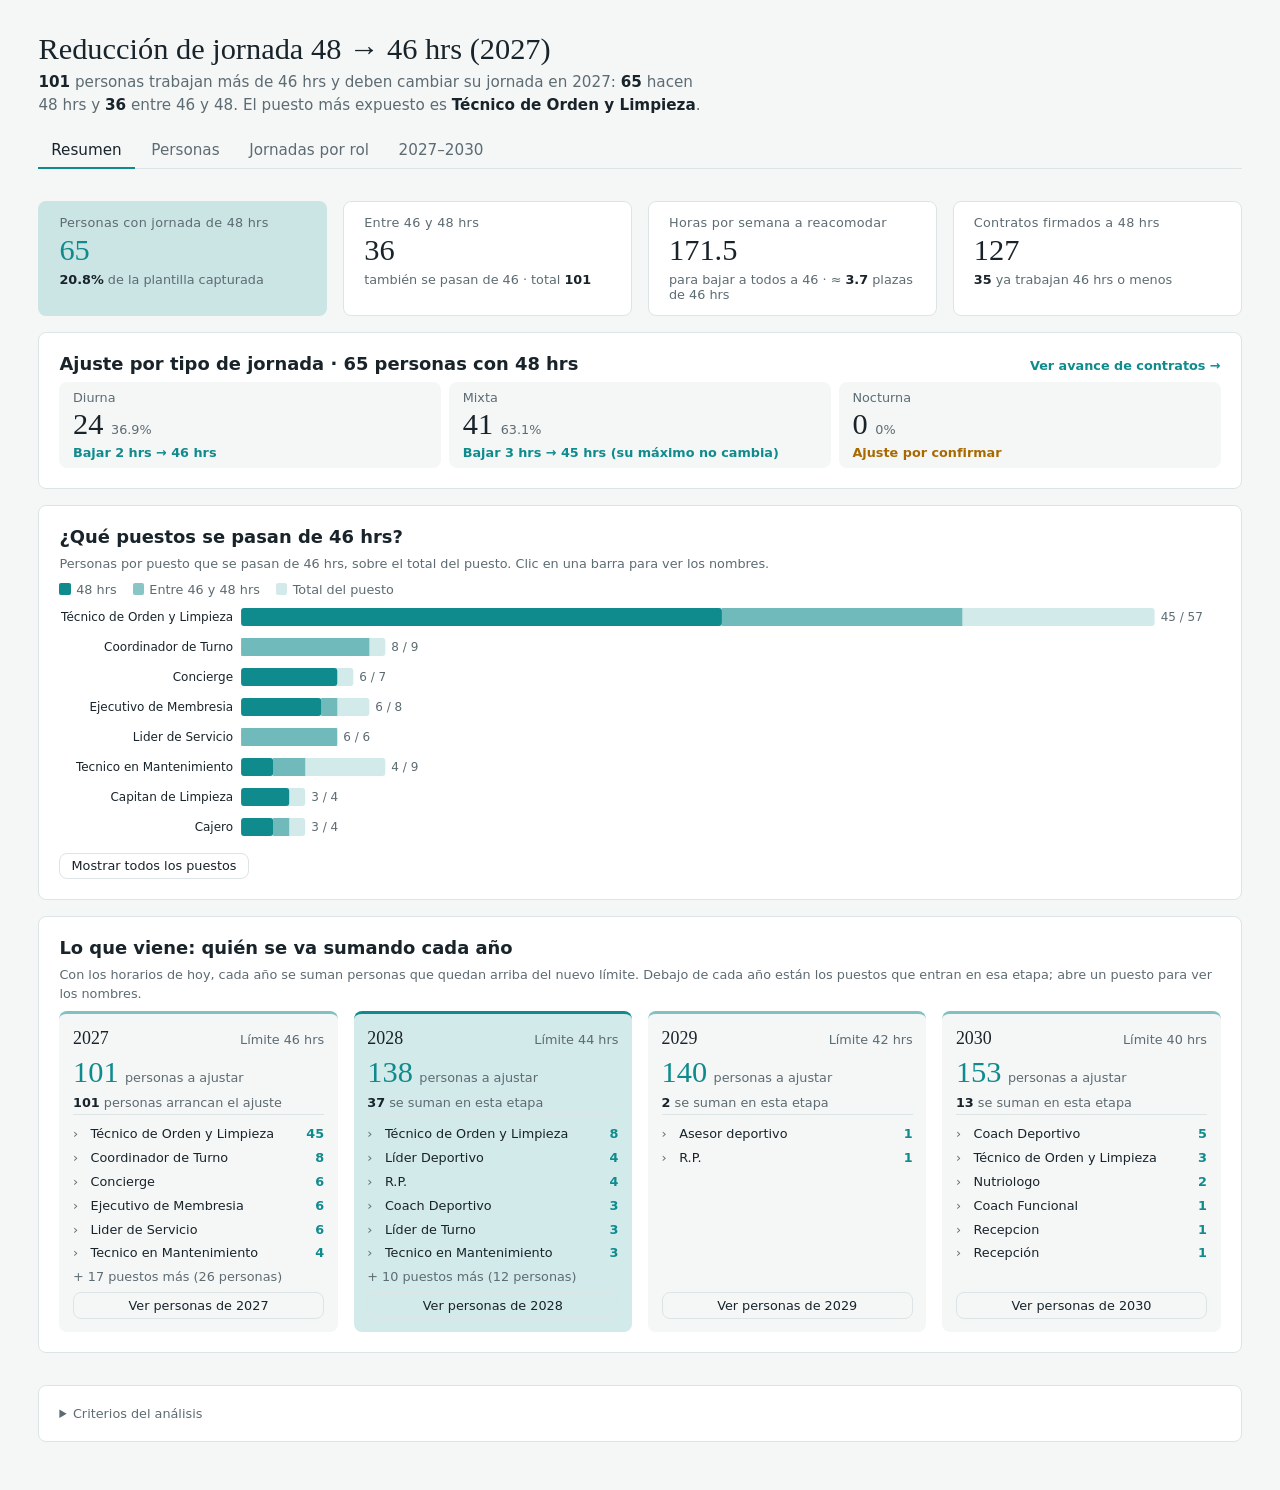
==== commit 5f059bd7: "Corte 10 nov (jornadas pendientes): Arechiga con horario, Pérez Suárez ya aplicada en el Excel Co-Au" ====
--- a/dashboard/Jornada_46hrs_2027_proyectar.html
+++ b/dashboard/Jornada_46hrs_2027_proyectar.html
@@ -23,7 +23,7 @@
 </script>
 <script>
 (function(){
-  const raw = { plantilla: "nombre,puesto,division,ubicacion,tipo_jornada,horas_reales,horas_contrato,dias,captura\nMejia Romero Michelle,Lider de Acton Academy,Nuevos Negocios,Nuevos Negocios,Diurna,40.0,48.0,5,Capturado\nMantecon Siordia Raul Eduardo,Lider de Seven Nutrition,Nuevos Negocios,Nuevos Negocios,Diurna,40.0,40.0,5,Capturado\nMartinez Infante Hector Alonso,Lider de White mouse,Nuevos Negocios,Nuevos Negocios,Diurna,40.0,40.0,5,Capturado\nMartinez Martinez Berenice,Gerente de Sucursal,EASY FIT,La Estancia,Diurna,40.0,48.0,5,Capturado\nSantana Hernandez Francisco Joel,Gerente de Sucursal,EASY FIT,Iteso,Diurna,40.0,48.0,5,Capturado\nRebollar Luna Irma Leticia,Gerente de Sucursal,EASY FIT,Aleira,Diurna,40.0,48.0,5,Capturado\nOrozco Aceves Erika Mercedes,Gerente de Sucursal,EASY FIT,Cañadas,Diurna,40.0,48.0,5,Capturado\nOrozco Mora Liliana,Guide Acton Academy,Nuevos Negocios,Nuevos Negocios,Diurna,40.0,48.0,5,Capturado\nSotelo Delgadillo Alberto Ivan,Gerente de Sucursal,EASY FIT,Ávila Camacho,Diurna,40.0,48.0,5,Capturado\nVillarreal Damy Patricio,Lider de Nuevos negovios,Nuevos Negocios,Nuevos Negocios,Diurna,48.0,48.0,6,Capturado\nOrtega Cardenas Marcela Arianeth,R.P.,EASY FIT,La Estancia,Diurna,45.0,48.0,6,Capturado\nMantecon Siordia Carlos Fernando,Lider de Seven,Nuevos Negocios,Nuevos Negocios,Diurna,40.0,40.0,5,Capturado\nCalderon Lomeli Eduardo,Guia,EASY FIT,La Estancia,Mixta,46.5,48.0,6,Capturado\nPerez Luna Cristina Alejandra,Coordinador de Turno,EASY FIT,Aleira,Mixta,47.0,48.0,6,Capturado\nSandoval Garcia Sonia Berenice,Técnico de Orden y Limpieza,EASY FIT,Ávila Camacho,Diurna,47.5,48.0,6,Capturado\nCerda Gutierrez Barbara Elizabeth,Coordinador de Turno,EASY FIT,Cañadas,Mixta,47.0,48.0,6,Capturado\nBedoy Ruiz Andrea Viridiana,Capitan de Limpieza,VIVO 47,Gourmeteria,Mixta,48.0,48.0,6,Capturado\nCarrillo Burciaga Olivia,Técnico de Orden y Limpieza,VIVO 47,Naciones,Mixta,48.0,48.0,6,Capturado\nCortes Ponce Armando,Técnico de Orden y Limpieza,VIVO 47,Naciones,Diurna,48.0,48.0,6,Capturado\nCruz Acosta Leticia,Técnico de Orden y Limpieza,VIVO 47,Gourmeteria,Diurna,48.0,48.0,6,Capturado\nDueñas Jimenez Alicia,Cajero,VIVO 47,Naciones,Diurna,48.0,48.0,6,Capturado\nEsparza Velazquez Rosa Elizabeth,Auxiliar Administrativo,VIVO 47,Naciones,Diurna,45.0,48.0,6,Capturado\nGarcia Arana Miguel Angel,Concierge,VIVO 47,Naciones,Mixta,48.0,48.0,6,Capturado\nHernandez Hernandez Manuel,Tecnico en Mantenimiento,VIVO 47,Naciones,Nocturna,35.0,48.0,5,Capturado\nHurtado Olivares Catalina,Recepcion,VIVO 47,Naciones,Mixta,47.0,48.0,6,Capturado\nLuna Guitron Edgar,Ejecutivo de Membresia,VIVO 47,Naciones,Diurna,47.0,48.0,6,Capturado\nPulido Ortiz Mario Alberto,Coach FT 47,VIVO 47,Naciones,Diurna,24.0,20.0,5,Capturado\nRodriguez Hernandez Nelly,Maestra kids,VIVO 47,Naciones,Mixta,37.5,37.5,6,Capturado\nRodriguez Sandoval Francisco Jesús,Tecnico en Mantenimiento,VIVO 47,Naciones,Diurna,48.0,48.0,6,Capturado\nToscano Arce Julieta,Coach de Mobility,VIVO 47,Naciones,Mixta,40.0,48.0,6,Capturado\nLope Ayala Leticia del Rosario,Técnico de Orden y Limpieza,EASY FIT,Aleira,Diurna,47.5,48.0,6,Capturado\nRosas Gonzalez Salvador Vidal,Coordinador de Turno,EASY FIT,Iteso,Mixta,47.0,48.0,6,Capturado\nBarrios Arteaga Vitalina,Técnico de Orden y Limpieza,EASY FIT,Iteso,Mixta,47.5,48.0,6,Capturado\nHernandez Rivera Maria Nanci,Capitan de Orden y Limpieza,VIVO 47,Valle Real,Mixta,48.0,48.0,6,Capturado\nDe Anda Lopez Antonio,Técnico de Orden y Limpieza,EASY FIT,Ávila Camacho,Mixta,47.5,48.0,6,Capturado\nDinero Garcia Jesus Alicia,Capitan de Limpieza,VIVO 47,Naciones,Mixta,48.0,48.0,6,Capturado\nBañales Tovar Erika Monserrat,Maestra de Ludoteca,VIVO 47,Valle Real,Diurna,33.5,33.5,6,Capturado\nRamos Orozco Candida,Capitan de Limpieza,VIVO 47,Gourmeteria,Mixta,46.0,48.0,6,Capturado\nCruz Montaño Monica,Técnico de Orden y Limpieza,EASY FIT,Cañadas,Diurna,48.0,48.0,6,Capturado\nMillan Valdivia Gabriel,Técnico de Orden y Limpieza,VIVO 47,Naciones,Diurna,48.0,48.0,6,Capturado\nAguayo Lopez Bianca Araceli,Auxiliar de Nóminas,Oficina de Soporte,GEBienestar,Diurna,40.0,40.0,5,Capturado\nBerlanga Galvez Juan Pablo,Coach Deportivo,VIVO 47,Gourmeteria,Diurna,40.0,40.0,5,Capturado\nLopez Velasco Antonio de Jesus,Técnico de Orden y Limpieza,EASY FIT,La Estancia,Diurna,47.0,48.0,6,Capturado\nVillalobos Villela Katia Alejandra,Maestra kids,VIVO 47,Naciones,Diurna,30.0,37.5,5,Capturado\nBadillo Nuñez Roberto Rodolfo,R.P.,EASY FIT,La Estancia,Mixta,46.5,48.0,6,Capturado\nAcuña Robledo Andrea,Técnico de Orden y Limpieza,EASY FIT,Ávila Camacho,Mixta,47.5,48.0,6,Capturado\nTalavera Ortiz Maria Teresa,Técnico de Orden y Limpieza,EASY FIT,Ávila Camacho,Mixta,47.5,48.0,6,Capturado\nMejia Ruiz Virginia Florencia,Técnico de Orden y Limpieza,VIVO 47,Naciones,Mixta,48.0,48.0,6,Capturado\nCalderon Garza Emma Liyana,Maestra de Ludoteca,VIVO 47,Gourmeteria,Mixta,37.0,37.0,6,Capturado\nReyes Ornelas Diego Andres,Asesor deportivo,EASY FIT,Aleira,Diurna,42.5,40.0,6,Capturado\nFlores Duarte Karla Beatriz,Coordinador de Turno,EASY FIT,Aleira,Mixta,47.0,48.0,6,Capturado\nRamos Cardenas Nidia Lizzette,Técnico de Orden y Limpieza,EASY FIT,Ávila Camacho,Diurna,47.5,48.0,6,Capturado\nHernandez Muños Jose Emmanuel,Coach Deportivo,VIVO 47,Valle Real,Diurna,40.0,40.0,6,Capturado\nLozano Mendez Juan Antonio,Nutriologo,VIVO 47,Valle Real,Mixta,41.0,40.0,6,Capturado\nSalgado Jaramillo Maria Esther,Maestra de Ludoteca,VIVO 47,Valle Real,Diurna,32.5,32.5,5,Capturado\nAzamar Olivares Luis Arturo,Técnico de Orden y Limpieza,VIVO 47,Naciones,Diurna,48.0,48.0,6,Capturado\nLuna Guitron Miriam Mayeli,Concierge,VIVO 47,Naciones,Mixta,48.0,48.0,6,Capturado\nUribe De la Rocha Diana Judith,Ejecutivo de Membresia,VIVO 47,Naciones,Mixta,48.0,48.0,6,Capturado\nGonzález Becerra Luis César,Lider de Servicio,EASY FIT,Aleira,Mixta,47.0,48.0,6,Capturado\nGuzman Martinez Claudia Alejandra,Recepcion,VIVO 47,Gourmeteria,Mixta,46.0,48.0,6,Capturado\nGoyas Ruano Rosa Maria,Técnico de Orden y Limpieza,VIVO 47,Naciones,Mixta,48.0,48.0,6,Capturado\nJimenez Rivera Rosalba,Técnico de Orden y Limpieza,VIVO 47,Valle Real,Diurna,48.0,48.0,6,Capturado\nArce Cota Saul Javier,Coach Deportivo,VIVO 47,Gourmeteria,Mixta,32.0,40.0,4,Capturado\nTellez Villalba Ingrid Itzel,Capitan de Orden y Limpieza,VIVO 47,Valle Real,Mixta,48.0,48.0,6,Capturado\nRodriguez Salcido Alfredo de Jesus,Asesor deportivo,EASY FIT,Iteso,Diurna,40.0,40.0,5,Capturado\nPosadas Gonzalez Viridiana,Maestra de Ludoteca,VIVO 47,Valle Real,Diurna,30.0,30.0,6,Capturado\nDe la Cruz Gutierrez Evelin Rubi,Maestra de Ludoteca,VIVO 47,Gourmeteria,Diurna,37.0,40.0,6,Capturado\nGrajeda Aguayo Silvia Isabel,Gerente en turno,VIVO 47,Naciones,Mixta,45.0,48.0,6,Capturado\nSanchez Salazar Ileana Nereida,Nutriologo,VIVO 47,Valle Real,Diurna,40.0,40.0,6,Capturado\nFong Siordia Carlos Emmanuel,Concierge,VIVO 47,Valle Real,Mixta,48.0,48.0,6,Capturado\nMontes Calixto Leticia,Nutriologo,VIVO 47,Gourmeteria,Diurna,40.0,40.0,6,Capturado\nVillegas Velazquez Paulo,Coach Deportivo,VIVO 47,Valle Real,Mixta,48.0,40.0,6,Capturado\nGonzalez Castañeda Francisco Javier,Asesor deportivo,EASY FIT,Aleira,Mixta,32.5,30.0,6,Capturado\nMelendez Mendoza Alejandra,Técnico de Orden y Limpieza,EASY FIT,Cañadas,Mixta,47.5,48.0,6,Capturado\nLeal Ruiz Ricardo,Asesor deportivo,EASY FIT,La Estancia,Mixta,40.0,40.0,5,Capturado\nNovas Piedra Luis Antonio,Coach Deportivo,VIVO 47,Valle Real,Mixta,40.0,40.0,5,Capturado\nMedina Plascencia Mario,Tecnico en Mantenimiento,VIVO 47,Naciones,Nocturna,14.0,48.0,2,Capturado\nEcheverria Camacho Janeth Guadalupe,Nutriologo,VIVO 47,Naciones,Mixta,41.0,40.0,6,Capturado\nGarcia Lara Priscila Gabriela,Coach Deportivo,VIVO 47,Naciones,Mixta,45.0,40.0,6,Capturado\nLuna Gutierrez Perla Del Carmen,Técnico de Orden y Limpieza,VIVO 47,Naciones,Diurna,42.0,48.0,6,Capturado\nLedezma Politrom Jose Antonio,Coach Deportivo,VIVO 47,Gourmeteria,Diurna,30.0,40.0,6,Capturado\nCorona Miranda Jesus Alejandro,Asesor deportivo,EASY FIT,Ávila Camacho,Diurna,30.0,30.0,5,Capturado\nTorres Campos Veronica,Técnico de Orden y Limpieza,EASY FIT,Iteso,Diurna,47.5,48.0,6,Capturado\nPalacios Lopez Alma Livier,Asesor deportivo,EASY FIT,Ávila Camacho,Mixta,48.0,40.0,6,Capturado\nLara Vaca Luis Armando,Coach Deportivo,VIVO 47,Valle Real,Mixta,41.0,40.0,6,Capturado\nRojas Juarez Jessica Marlene,Coach Deportivo,VIVO 47,Valle Real,Diurna,35.0,40.0,5,Capturado\nArechiga Alvarez Carlos Alberto,Coach Deportivo,VIVO 47,Gourmeteria,Sin captura,0.0,40.0,0,Pendiente\nAldrete Diaz Jeronimo de Jesus,Técnico de Orden y Limpieza,VIVO 47,Valle Real,Mixta,48.0,48.0,6,Capturado\nGonzalez Franco Sergio Manuel Olimpio,Ejecutivo de Membresia,VIVO 47,Valle Real,Diurna,36.0,48.0,6,Capturado\nOlague Flores Ana,Técnico de Orden y Limpieza,EASY FIT,La Estancia,Mixta,30.0,30.0,5,Capturado\nSolis Cisneros Alan Ismael,Coach Deportivo,VIVO 47,Valle Real,Mixta,46.0,40.0,6,Capturado\nHernandez Sauceda Victor,Técnico de Orden y Limpieza,VIVO 47,Valle Real,Diurna,42.0,48.0,6,Capturado\nHernandez Medina Jose Alberto,Asesor deportivo,EASY FIT,Iteso,Mixta,40.0,40.0,5,Capturado\nMedina Hernandez Cesar Abraham,Barista,Nuevos Negocios,Nuevos Negocios,Diurna,48.0,48.0,6,Capturado\nVillalva Huerta Paola Marisol,Técnico de Orden y Limpieza,VIVO 47,Valle Real,Mixta,48.0,48.0,6,Capturado\nMurguia Campos Jennifer Vanessa,Coach de Estiramiento,VIVO 47,Valle Real,Mixta,40.0,40.0,6,Capturado\nRivera Rodriguez Abel,Guia,EASY FIT,La Estancia,Mixta,45.5,48.0,6,Capturado\nFigueroa Gutierrez Adan Alejandro,Coach Deportivo,VIVO 47,Valle Real,Diurna,41.0,40.0,6,Capturado\nSolis Mejia Alicia Karina,Maestra kids,VIVO 47,Naciones,Diurna,30.0,30.0,6,Capturado\nSaucedo Cortes Omar,Tecnico en Mantenimiento,VIVO 47,Gourmeteria,Diurna,46.0,48.0,6,Capturado\nLara Medel Guillermo,Asesor deportivo,EASY FIT,Iteso,Diurna,30.0,30.0,6,Capturado\nGuzman Rodriguez Raymundo Josue,Asesor deportivo,EASY FIT,Ávila Camacho,Mixta,30.0,30.0,5,Capturado\nMorales De Lira Lizbeth Anahi,Lider de Servicio,EASY FIT,Ávila Camacho,Mixta,47.0,48.0,6,Capturado\nRojas Espinoza Tania Veronica,Nutriologo,VIVO 47,Naciones,Diurna,40.0,40.0,6,Capturado\nLio Gonzalez Gloria Yadhira,Recepcion,VIVO 47,Naciones,Mixta,40.0,48.0,5,Capturado\nGonzalez Barrera Delia Catalina,Técnico de Orden y Limpieza,VIVO 47,Naciones,Diurna,48.0,48.0,6,Capturado\nMarban Salcedo Gisela Guadalupe,Ejecutivo de Membresia,VIVO 47,Naciones,Mixta,45.0,48.0,6,Capturado\nSalazar Delgadillo Jose,Concierge,VIVO 47,Naciones,Mixta,48.0,48.0,6,Capturado\nSalazar Garcia Ana Cecilia,Coach de Estiramiento,VIVO 47,Gourmeteria,Diurna,40.0,40.0,6,Capturado\nVazquez Lopez Paola Nicole,Recepcion,VIVO 47,Valle Real,Mixta,46.0,48.0,6,Capturado\nResendiz Gonzalez Abril,Maestra de Ludoteca,VIVO 47,Valle Real,Diurna,31.0,31.0,6,Capturado\nHernandez Can Icaro Cuauhtemoc,Tecnico en Mantenimiento,VIVO 47,Naciones,Mixta,47.0,48.0,6,Capturado\nCamarillo Baeza Belen Montserrat,Cajero,VIVO 47,Valle Real,Diurna,46.0,48.0,6,Capturado\nPeña Sierra Erick Samuel,Coach de Mobility,VIVO 47,Naciones,Diurna,40.0,40.0,6,Capturado\nSilva Aguiñaga Edith Guadalupe,Lider de Servicio,EASY FIT,Iteso,Mixta,47.0,48.0,6,Capturado\nLomeli Cruz Jose Manuel,Coach Deportivo,VIVO 47,Valle Real,Mixta,40.0,40.0,5,Capturado\nSerrano Davalos Axeel Sair,Lider de Servicio,EASY FIT,Aleira,Mixta,47.0,48.0,6,Capturado\nSalcedo Perez Israel Atlai,Coach Deportivo,VIVO 47,Valle Real,Diurna,42.0,40.0,6,Capturado\nMancilla Hernandez Anali,Maestra kids,VIVO 47,Naciones,Mixta,30.0,30.0,6,Capturado\nValerio Alvarez Diana Guadalupe,Coordinador de Turno,EASY FIT,Iteso,Mixta,47.0,48.0,6,Capturado\nMaldonado Calderon Jennifer Valeria,Coach Deportivo,VIVO 47,Naciones,Mixta,40.0,40.0,6,Capturado\nReal Romero Jorge Alberto,Técnico de Orden y Limpieza,EASY FIT,Cañadas,Mixta,47.5,48.0,6,Capturado\nAltiery Mahel Marc,Técnico de Orden y Limpieza,VIVO 47,Naciones,Diurna,48.0,48.0,6,Capturado\nOrozco Mateo Andrea Lizeth,Maestra kids,VIVO 47,Naciones,Diurna,30.0,30.0,6,Capturado\nRios Covarrubias Angel Isaac,Coach de Mobility,VIVO 47,Gourmeteria,Diurna,40.0,40.0,6,Capturado\nPerez Gonzalez Karla Sofia,Coach de Estiramiento,VIVO 47,Naciones,Mixta,40.0,40.0,6,Capturado\nGarcia Silva Eduardo Samuel,Coach de Estiramiento,VIVO 47,Valle Real,Diurna,39.0,36.0,6,Capturado\nCordero Rivera Ana Karla,Lider de Servicio,EASY FIT,Cañadas,Mixta,47.0,48.0,6,Capturado\nGuzman Lopez Grecia Cassandra,Auxiliar Administrativo Acuatica,VIVO 47,Naciones,Mixta,40.0,48.0,5,Capturado\nSantana Sandoval Ana,Técnico de Orden y Limpieza,VIVO 47,Valle Real,Mixta,48.0,48.0,6,Capturado\nGonzalez Sevilla Israel Avimelec,Coach Deportivo,VIVO 47,Gourmeteria,Mixta,40.0,40.0,6,Capturado\nPerez Medina Karen Montserrat,Maestra de Ludoteca,VIVO 47,Gourmeteria,Diurna,39.5,40.0,6,Capturado\nSandoval Gutierrez Kevin Eli,Coach Deportivo,VIVO 47,Naciones,Diurna,40.0,40.0,6,Capturado\nOrozco Curiel Victor Axel,Asesor deportivo,EASY FIT,Cañadas,Mixta,40.0,40.0,6,Capturado\nOrtiz Perez David,Técnico de Orden y Limpieza,VIVO 47,Naciones,Diurna,48.0,48.0,6,Capturado\nLopez Gonzalez Jose Alejandro,Coach de Mobility,VIVO 47,Naciones,Mixta,39.5,40.0,6,Capturado\nGamiño Mata Marco Antonio,Coach Deportivo,VIVO 47,Naciones,Mixta,40.0,40.0,6,Capturado\nFlores Palos Paloma Berenice,Lider de Servicio,EASY FIT,Cañadas,Mixta,47.0,48.0,6,Capturado\nSalas Peregrina Karen Cecilia,Líder de Comunicación Interna y Endomarketing,Oficina de Soporte,GEBienestar,Diurna,20.0,20.0,5,Capturado\nDiaz Castellanos Barbara Selene,Coordinador de Turno,EASY FIT,Cañadas,Mixta,47.0,48.0,6,Capturado\nZuñiga Cano Oscar Benjamin,Coordinador de Turno,EASY FIT,Ávila Camacho,Mixta,47.0,48.0,6,Capturado\nPerea Carrillo America Polette,Cajero,VIVO 47,Naciones,Diurna,48.0,48.0,6,Capturado\nMonjaras Sanchez Jonathan Omar,Coach Deportivo,VIVO 47,Gourmeteria,Mixta,40.0,40.0,6,Capturado\nTrillo Godoy Jose de Jesus,Coach de Mobility,VIVO 47,Valle Real,Mixta,40.0,40.0,6,Capturado\nEsqueda Gonzalez Gustavo Noe,Ejecutivo de Membresia,VIVO 47,Valle Real,Diurna,48.0,48.0,6,Capturado\nMoreno Llamas Raul Alejandro,Coach de Estiramiento,VIVO 47,Gourmeteria,Diurna,27.0,27.0,6,Capturado\nSalamanca Abarca Erick Salvador,Técnico de Orden y Limpieza,VIVO 47,Gourmeteria,Mixta,48.0,48.0,6,Capturado\nZarate Aceves Gustavo Damian,Tecnico en Mantenimiento,VIVO 47,Valle Real,Diurna,45.0,48.0,6,Capturado\nJimenez Raya Ramses,Coach de Estiramiento,VIVO 47,Valle Real,Diurna,27.0,27.0,6,Capturado\nDe Alba Valencia Blanca Sarahi,Auxiliar de Compras,Oficina de Soporte,GEBienestar,Diurna,40.0,40.0,5,Capturado\nNavarro Aceves Ana Mayra Elizabeth,Técnico de Orden y Limpieza,VIVO 47,Valle Real,Diurna,42.0,48.0,6,Capturado\nGonzalez Soto Jorge Enrique,Concierge,VIVO 47,Gourmeteria,Diurna,48.0,48.0,6,Capturado\nLopez Reyes Celis Carolina,Nutriologo,VIVO 47,Gourmeteria,Mixta,40.0,40.0,6,Capturado\nCortes Perez Moises Azael,Coach Deportivo,VIVO 47,Gourmeteria,Mixta,46.0,40.0,6,Capturado\nAlcala Muro Santiago,Coach de Mobility,VIVO 47,Valle Real,Mixta,40.0,40.0,6,Capturado\nSantolaya Guerrero Regina,Coach de Estiramiento,VIVO 47,Gourmeteria,Diurna,27.0,27.0,6,Capturado\nContreras Castillo Kimberly,Coach de Estiramiento,VIVO 47,Gourmeteria,Diurna,27.0,27.0,6,Capturado\nSalazar Hernandez Maria del Rosario,Recepcion,VIVO 47,Valle Real,Mixta,48.0,48.0,6,Capturado\nVelazquez Almanza Moises Aaron,Tecnico en Mantenimiento,VIVO 47,Naciones,Diurna,48.0,48.0,6,Capturado\nMendoza Vejar Alejandra,Ejecutivo de Membresia,VIVO 47,Naciones,Mixta,48.0,48.0,6,Capturado\nMora Silva Gerardo Refugio,Coordinador de Turno,EASY FIT,Ávila Camacho,Mixta,47.0,48.0,6,Capturado\nMiranda Silva Valeria Dulce Fabiola,Concierge,VIVO 47,Valle Real,Mixta,48.0,48.0,6,Capturado\nGarcia Navarro Luis Alejandro,Técnico de Orden y Limpieza,EASY FIT,Iteso,Mixta,47.5,48.0,6,Capturado\nSanchez Alamos David Alejandro,Capitan de Limpieza,VIVO 47,Naciones,Mixta,48.0,48.0,6,Capturado\nLeal Plazola Hilda Guadalupe,Técnico de Orden y Limpieza,VIVO 47,Valle Real,Mixta,48.0,48.0,6,Capturado\nJimenez Magdaleno Alejandra,Ejecutivo de Membresia,VIVO 47,Gourmeteria,Mixta,48.0,48.0,6,Capturado\nCorona Becerra Lizbeth,Técnico de Orden y Limpieza,VIVO 47,Gourmeteria,Mixta,46.0,48.0,6,Capturado\nGomez de Anda Alberto,Coach de Estiramiento,VIVO 47,Naciones,Mixta,27.0,27.0,6,Capturado\nGarcia Delgado Daniel,Concierge,VIVO 47,Gourmeteria,Mixta,46.0,48.0,6,Capturado\nOrozco Sandoval Maria del Carmen,Técnico de Orden y Limpieza,VIVO 47,Valle Real,Mixta,48.0,48.0,6,Capturado\nMartinez Arellano Oscar,Técnico de Orden y Limpieza,EASY FIT,Ávila Camacho,Diurna,47.5,48.0,6,Capturado\nIbarra Hernandez Oscar Eduardo,Coach Funcional,VIVO 47,Naciones,Mixta,42.0,40.0,6,Capturado\nRamirez Devora Diego Alonso,Coach Deportivo,VIVO 47,Naciones,Mixta,40.0,40.0,6,Capturado\nNavarro Jimenez Jose Luis,Coach Deportivo,VIVO 47,Valle Real,Diurna,40.0,40.0,6,Capturado\nBravo Navarro Citlalith Jeanette,Coach de Estiramiento,VIVO 47,Valle Real,Diurna,27.0,27.0,6,Capturado\nBravo Hernandez Christian Brandon,Técnico de Orden y Limpieza,VIVO 47,Gourmeteria,Mixta,48.0,48.0,6,Capturado\nCabrera Siordia Christopher,Mensajero,Oficina de Soporte,GEBienestar,Diurna,30.0,30.0,5,Capturado\nAlamos Garcia saul Alonso,Técnico de Orden y Limpieza,VIVO 47,Naciones,Mixta,48.0,48.0,6,Capturado\nGonzalez Boruel Natalia,Coach de Estiramiento,VIVO 47,Valle Real,Diurna,27.0,27.0,6,Capturado\nMontes Rodriguez Luis Gerardo,Coach de Mobility,EASY FIT,La Estancia,Mixta,40.0,40.0,6,Capturado\nZamora Ramirez Jose Tonatiuh,Coach Deportivo,VIVO 47,Naciones,Mixta,40.0,40.0,6,Capturado\nGuzman Soto Alejandra,Auxiliar de Kids,EASY FIT,Cañadas,Diurna,30.0,30.0,6,Capturado\nLopez Dueñas Byron,Técnico de Orden y Limpieza,VIVO 47,Naciones,Diurna,48.0,48.0,6,Capturado\nOrnelas Cerda Erika Osmin,Cajero,VIVO 47,Naciones,Mixta,47.0,48.0,6,Capturado\nGallegos Alvarez Carlos Jahir,Coach de Estiramiento,VIVO 47,Valle Real,Mixta,22.5,27.0,5,Capturado\nOrtiz Vazquez Jaime Alejandro,Barista,Nuevos Negocios,Nuevos Negocios,Diurna,48.0,48.0,6,Capturado\nMartinez Lopez Edder,Coach Deportivo,VIVO 47,Naciones,Diurna,42.0,40.0,6,Capturado\nDe la Cruz Rodriguez Pablo Francisci Asis,Técnico de Orden y Limpieza,VIVO 47,Naciones,Mixta,48.0,48.0,6,Capturado\nAguilera Diaz Sarai Alejandra,Nutriologo,EASY FIT,Cañadas,Mixta,30.0,30.0,5,Capturado\nLedon Gomez Bernardo,Asesor deportivo,EASY FIT,Cañadas,Diurna,40.0,40.0,6,Capturado\nBarragan Del Real María del Rosario,Técnico de Orden y Limpieza,EASY FIT,La Estancia,Diurna,47.0,48.0,6,Capturado\nMartinez Mendoza Alfredo Yael,Técnico de Orden y Limpieza,VIVO 47,Naciones,Mixta,48.0,48.0,6,Capturado\nSanchez Becerra Daniela Elizabeth,Fisioterapia,Nuevos Negocios,Nuevos Negocios,Diurna,36.0,36.0,6,Capturado\nRosas Gutierrez Getzamany Monserrat,Fisioterapia,Nuevos Negocios,Nuevos Negocios,Diurna,36.0,36.0,6,Capturado\nEstrada Miramontes Regina Isabel,Fisioterapia,Nuevos Negocios,Nuevos Negocios,Mixta,36.0,36.0,6,Capturado\nCarlos Silva Francisco Zabdiel,Ejecutivo de Membresia,VIVO 47,Gourmeteria,Mixta,48.0,48.0,6,Capturado\nMonroy Cervantes Karen Paulina,Asesor deportivo,EASY FIT,La Estancia,Mixta,40.0,40.0,6,Capturado\nFranco Remigio Luis Eduardo,Cocinero,Nuevos Negocios,Nuevos Negocios,Diurna,48.0,48.0,6,Capturado\nSoto Rivera Rosa Linda,Técnico de Orden y Limpieza,VIVO 47,Gourmeteria,Mixta,48.0,48.0,6,Capturado\nCuevas Rivera Alan,Meza Fria,Nuevos Negocios,Nuevos Negocios,Mixta,48.0,48.0,6,Capturado\nLucio Espoinoza Ana Beatriz,Técnico de Orden y Limpieza,VIVO 47,Naciones,Diurna,46.0,48.0,6,Capturado\nPinedo Lopez Rubria Irene,Coach de Estiramiento,VIVO 47,Naciones,Diurna,27.0,27.0,6,Capturado\nHuerta Garcia Juan Fernando,Coach Funcional,EASY FIT,La Estancia,Mixta,40.0,40.0,6,Capturado\nEstrada Chávez Jesús Saúl,Técnico de Orden y Limpieza,EASY FIT,La Estancia,Mixta,45.0,48.0,6,Capturado\nMarco Antonio Hernández Rueda,Nutriologo,EASY FIT,La Estancia,Mixta,40.0,40.0,6,Capturado\nVazquez Vazquez Lisset Nayeli,Asesor deportivo,EASY FIT,La Estancia,Mixta,40.0,40.0,6,Capturado\nPerez Delgado Brian joshue,Técnico de Orden y Limpieza,VIVO 47,Naciones,Diurna,46.0,48.0,6,Capturado\nJuarez Martinez Christopher Tadeo,Coach de Estiramiento,VIVO 47,Naciones,Diurna,29.5,27.0,6,Capturado\nValerio Villagran Imelda,Técnico de Orden y Limpieza,VIVO 47,Naciones,Mixta,48.0,48.0,6,Capturado\nMacias Rodriguez Carlos Fernando,Coach Mobility,EASY FIT,La Estancia,Mixta,40.0,40.0,6,Capturado\nHernandez Escobedo Hannah Pamela,Recepcion,Nuevos Negocios,Nuevos Negocios,Mixta,41.0,38.0,6,Capturado\nHinojosa Perez Jesus Eduardo,Auxiliar de Sistemas,Oficina de Soporte,GEBienestar,Diurna,40.0,48.0,6,Capturado\nMedrano Ortiz José de Jesús,Tecnico en Mantenimiento,EASY FIT,La Estancia,Diurna,45.0,48.0,6,Capturado\nZavala Ortega David,Auxiliar de Sistemas,Oficina de Soporte,GEBienestar,Diurna,40.0,48.0,6,Capturado\nPinedo Nuño Alejandro,Tecnico en Mantenimiento,EASY FIT,Ávila Camacho,Diurna,47.5,48.0,6,Capturado\nCarrion Soto Ulises Santiago,Comunity/ Callcenter,Oficina de Soporte,GEBienestar,Diurna,30.0,30.0,5,Capturado\nBarragan Rivas Maria Jose,Comunity/ Callcenter,Oficina de Soporte,GEBienestar,Diurna,40.0,40.0,5,Capturado\nSandoval Velazquez Andrea,Coordinador Capital Humano,Oficina de Soporte,GEBienestar,Diurna,40.0,40.0,5,Capturado\nDe Rosas Marquez Maria Cristina,Reclutador,Oficina de Soporte,GEBienestar,Diurna,40.0,40.0,5,Capturado\nMadrigal Rodriguez Gael Isaac,Auxiliar de Capital Humano,Oficina de Soporte,GEBienestar,Diurna,40.0,40.0,5,Capturado\nGomez Avila Laura Alejandra,Auxiliar de Marketing,Oficina de Soporte,GEBienestar,Diurna,40.0,40.0,5,Capturado\nCadena Luna César Osvaldo,Lider de Hospitalidad y Experiencia,Nuevos Negocios,Nuevos Negocios,Diurna,48.0,48.0,6,Capturado\nOrtiz Ovalle Rubi Isabel,Técnico de Orden y Limpieza,VIVO 47,Naciones,Mixta,46.0,,6,Capturado\nCabrera Flores Otmar Octavio,Coach Deportivo,VIVO 47,Valle Real,Mixta,40.0,,6,Capturado\nEscalante Núñez Axel Michel,Mesero,Nuevos Negocios,Nuevos Negocios,Mixta,48.0,48.0,6,Capturado\nCuriel Guerra Carolina,Técnico de Orden y Limpieza,Nuevos Negocios,Nuevos Negocios,Diurna,45.83,46.0,5,Capturado\nLara Hurtado Caroline Noemí,Coach Deportivo,VIVO 47,Naciones,Mixta,40.0,,6,Capturado\nPérez Baltazar Simon,Técnico de Orden y Limpieza,VIVO 47,Gourmeteria,Diurna,46.0,,6,Capturado\nAlmanzor Olmos Evan Zuleth,Coach de Mobility,VIVO 47,Gourmeteria,Mixta,40.0,,6,Capturado\nGarcía Bernal Mauro Alberto,R.P.,EASY FIT,La Estancia,Mixta,45.0,,6,Capturado\nPuente Ríos Eric Francisco,Auditor Interno,Oficina de Soporte,GEBienestar,Diurna,40.0,40.0,5,Capturado\nMichel Rubio Mariajose,Líder de Proyecto,Oficina de Soporte,GEBienestar,Diurna,18.0,18.0,5,Capturado\nRuvalcaba Palomera Maximus Gabriel,Coach Deportivo,VIVO 47,Gourmeteria,Mixta,40.0,,6,Capturado\nCardenas Castro Bertha Alejandra,Guia Acton Academy,Nuevos Negocios,Nuevos Negocios,Diurna,40.0,,5,Capturado\nUribe Adame Oscar Esteban,Coach de Estiramiento,VIVO 47,Gourmeteria,Mixta,27.0,,6,Capturado\nReyes Ramírez Yajaira Estefania,Coach de Estiramiento,VIVO 47,Gourmeteria,Mixta,27.0,,6,Capturado\nElizondo Olivares Isaac Israel,Coach Deportivo,VIVO 47,Naciones,Mixta,40.0,,6,Capturado\nAguilera Martínez Víctor Jesús,Técnico de Orden y Limpieza,VIVO 47,Gourmeteria,Mixta,48.0,,6,Capturado\nOchoa Pérez Abraham,Coach de Estiramiento,VIVO 47,Naciones,Diurna,27.0,,6,Capturado\nMeza Ramírez Gabriela,Técnico de Orden y Limpieza,VIVO 47,Naciones,Mixta,48.0,,6,Capturado\nEspinoza Rivas María José,Coach Deportivo,VIVO 47,Naciones,Diurna,42.0,,6,Capturado\nMartínez Raitarski Mauricio,Contenido,Oficina de Soporte,Naciones,Diurna,40.0,,5,Capturado\nRodríguez Arroyo Julia Elizabeth,Dirección de Capital Humano,Oficina de Soporte,GEBienestar,Diurna,40.0,40.0,5,Capturado\nVillanueva Aguilar Reyna Cecilia,Coordinador de Nomina,Oficina de Soporte,GEBienestar,Diurna,40.0,40.0,5,Capturado\nGonzalez Palazuelos Jose Hiram,Dirección Comercial,Oficina de Soporte,GEBienestar,Diurna,40.0,,5,Capturado\nGoytia Acevedo Francisco Fernando,Coordinador Mantenimiento,Oficina de Soporte,GEBienestar,Diurna,40.0,,5,Capturado\nPadilla Alvarez Linda Zoraida,Dirección Ejecutiva,Oficina de Soporte,GEBienestar,Diurna,40.0,,5,Capturado\nOlvera Gonzalez Imelda Elizabeth,R.P.,VIVO 47,Gourmeteria,Diurna,44.5,,6,Capturado\nPeregrina Sierra Marco Antonio,Dirección de Estructura y Soporte,Oficina de Soporte,GEBienestar,Diurna,40.0,,5,Capturado\nArmas Gutierrez Karen Anaid,Gerente de Club,VIVO 47,Gourmeteria,Diurna,40.0,,5,Capturado\nGarcia Lomeli Daniel,Headcoach Nutrición,Oficina de Soporte,GEBienestar,Diurna,40.0,,5,Capturado\nMuñoz Gaeta Javier Eduardo,Coordinador de Backoffice,Oficina de Soporte,GEBienestar,Diurna,40.0,,5,Capturado\nHernandez Aguayo Yadira Lizeth,Líder Deportivo,VIVO 47,Gourmeteria,Mixta,48.0,,6,Capturado\nBarba Durán Luis Ernesto,Gerente de Deportes,Oficina de Soporte,GEBienestar,Diurna,40.0,,5,Capturado\nJimenez Rodríguez César Rubén,Coordinador de TG,Oficina de Soporte,GEBienestar,Diurna,40.0,,5,Capturado\nMora De Alba Hector Manuel,R.P.,VIVO 47,Naciones,Mixta,40.0,,5,Capturado\nAbundis Evangelista Julio Alberto,R.P.,VIVO 47,Naciones,Mixta,40.0,,5,Capturado\nRangel Sotelo Thalia Veronica,Gerente de Ventas Corporativas y Colegios,Oficina de Soporte,GEBienestar,Diurna,40.0,,5,Capturado\nNavarro Ruiz Brayan Enrique,Lide de deportes,VIVO 47,La Estancia,Diurna,40.0,,5,Capturado\nGutierrez Buendia Daniel,Coordinador de Marketing,Oficina de Soporte,GEBienestar,Diurna,40.0,,5,Capturado\nGomez Aceves Gabino Nicolas,R.P.,VIVO 47,Valle Real,Diurna,40.0,,6,Capturado\nCarrasco García Dora Karina,Líder de Clases Grupales,Oficina de Soporte,GEBienestar,Diurna,40.0,,5,Capturado\nLopez Garay Yesika Gabriela,R.P.,VIVO 47,Valle Real,Mixta,43.5,,6,Capturado\nSalcedo Castañeda Ángel,Líder Deportivo,VIVO 47,Valle Real,Mixta,46.0,,6,Capturado\nToro Gil Jessica Leonella,Analista de Reclutamiento,Oficina de Soporte,GEBienestar,Diurna,40.0,,5,Capturado\nPadilla Cardenas Iván,Líder Deportivo,VIVO 47,Gourmeteria,Mixta,46.0,,6,Capturado\nQuezada Pedroza Joel Alfonso,Coordinador de Sistemas,Oficina de Soporte,GEBienestar,Diurna,40.0,,5,Capturado\nPalma Gonzalez Elmer Omar Derek,Gerente de Mantenimiento y Rehabilitación,Oficina de Soporte,GEBienestar,Diurna,40.0,,5,Capturado\nCaram Salinas Jóse Alejandro,Coordinador Universidad,Oficina de Soporte,GEBienestar,Diurna,40.0,,5,Capturado\nPeñaloza Vázquez Sergio,Líder Deportivo,VIVO 47,Naciones,Mixta,45.0,,6,Capturado\nAceves Carvajal Antonio,Coordinador Deportivo,VIVO 47,La Estancia,Diurna,40.0,,5,Capturado\nZapata Garcia Darwin Ariel,R.P.,VIVO 47,Gourmeteria,Sin captura,0.0,,0,Pendiente\nDiaz Garcia David Alejandro,Gerente de Club,VIVO 47,Valle Real,Diurna,40.0,,5,Capturado\nAceituno Pinzón Carlos Enrique,Gerente Comercial,Oficina de Soporte,GEBienestar,Diurna,40.0,,5,Capturado\nSanchez Lujano Andrea,Líder de Turno,VIVO 47,Valle Real,Diurna,46.0,,6,Capturado\nRodriguez Guzman Omar Salvador,Líder de Turno,VIVO 47,Gourmeteria,Diurna,46.0,,6,Capturado\nCameros Bobadilla Ilse Alejandra,Coordinador Universidad,Oficina de Soporte,GEBienestar,Diurna,40.0,,5,Capturado\nAmezcua Esparza Abraham,Coordinador Acuática,VIVO 47,Naciones,Diurna,46.0,,6,Capturado\nOlmedo Galvan Lino Agustín,Líder Deportivo,VIVO 47,Valle Real,Mixta,46.0,,6,Capturado\nLamas Castellanos Ana Cecilia,Coordinador Universidad,Oficina de Soporte,GEBienestar,Diurna,30.0,30.0,5,Capturado\nCarrillo Reyes Diana Marcela,R.P.,VIVO 47,Naciones,Diurna,45.0,,6,Capturado\nNavarro Villarreal Jorge Isaac,R.P.,VIVO 47,Gourmeteria,Mixta,48.0,,6,Capturado\nSánchez Arambul Daniel Sigifredo,R.P.,VIVO 47,Valle Real,Mixta,32.0,,4,Capturado\nAguayo Sanchez Julian,Gerente de Club,VIVO 47,Naciones,Diurna,40.0,,5,Capturado\nRichards Chavez Ricardo Ivan,Líder de Turno,VIVO 47,Valle Real,Mixta,46.0,,6,Capturado\nGarcia Rodriguez Francisco Javier,Coach Deportivo,VIVO 47,Naciones,Mixta,40.0,,6,Capturado\nVillaneda Johnston Oswaldo,Coach Deportivo,VIVO 47,Valle Real,Mixta,38.0,,6,Capturado\nAhumada Carmen María,Técnico de Orden y Limpieza,VIVO 47,Gourmeteria,Mixta,45.0,,6,Capturado\nLopez Luquin Griselda Margarita,Coordinador de Compras,Oficina de Soporte,GEBienestar,Diurna,40.0,,5,Capturado\nOrtiz Salazar Jose,Coordinador de Mkt,EASY FIT,GEBienestar,Diurna,40.0,,5,Capturado\nBasurto Cuevas Magali,Tesorera,Oficina de Soporte,GEBienestar,Diurna,40.0,,5,Capturado\nSolis Arizaga Pablo Ivan,Gerente Finanzas,Oficina de Soporte,GEBienestar,Diurna,40.0,,5,Capturado\nCastillo Gonzalez Ismael,Dirección,EASY FIT,GEBienestar,Diurna,40.0,,5,Capturado\nTinajero Davila Angel Manuel,Coordinador de Turno,EASY FIT,GEBienestar,Diurna,40.0,,5,Capturado\nPiñon Mora David Israel,Analista de Control interno,Oficina de Soporte,GEBienestar,Diurna,40.0,,5,Capturado\nSanchez Lomeli Edgar,Contador General,Oficina de Soporte,GEBienestar,Diurna,40.0,,5,Capturado\nLoza Pineda Tatiana Guadalupe,Coordinador Capital Humano,Oficina de Soporte,GEBienestar,Diurna,40.0,,5,Capturado\nIbarra Infante Laura Patricia,Gerente de Capital Humano,Oficina de Soporte,GEBienestar,Diurna,40.0,,5,Capturado\nViloria Uribe Andrés,Lavaloza,Nuevos Negocios,Nuevos Negocios,Mixta,48.0,48.0,6,Capturado\nHernandez Tarango Kenia,Fisioterapia,Nuevos Negocios,Nuevos Negocios,Mixta,36.0,36.0,6,Capturado\nIsaac Espejel Christian Jafet,Lider de data,Oficina de Soporte,GEBienestar,Diurna,40.0,,5,Capturado\nGonzalez Alvarez Maria Del Rayo,Técnico de Orden y Limpieza,VIVO 47,Naciones,Mixta,48.0,48.0,6,Capturado\nArreola Diaz Yahaira,Recepción,Nuevos Negocios,Nuevos Negocios,Diurna,41.0,,6,Capturado\nReynoso Quintana María Alejandra,Técnico de Orden y Limpieza,EASY FIT,La Estancia,Diurna,47.0,48.0,6,Capturado\nPérez Suárez Dafne,Coach Deportivo,VIVO 47,Gourmeteria,Diurna,48.0,40.0,6,Capturado\nCruz Pérez Fabiola,Técnico de Orden y Limpieza,VIVO 47,Gourmeteria,Diurna,48.0,48.0,6,Capturado\nOrtega Elizalde Alan Andres,Coach de Estiramiento,VIVO 47,Naciones,Diurna,27.0,,6,Capturado\nGarza García Jorge Esteban,Coach de Estiramiento,VIVO 47,Gourmeteria,Mixta,27.0,27.0,6,Capturado\nTapia Cano Jesús Misael,Coach de Estiramiento,VIVO 47,Valle Real,Mixta,27.0,,5,Capturado\nRenteria Tejeda Cristian Alyahir,Técnico de Orden y Limpieza,VIVO 47,Valle Real,Mixta,48.0,,6,Capturado\nReyes Lozano Eduardo Alberto,Barista,Nuevos Negocios,Onara VR,Mixta,46.0,,6,Capturado\nDiaz Velazquez Gael Alejandro,Barista,Nuevos Negocios,Onara VR,Diurna,46.0,,6,Capturado\nMacias Cervantes Ruben,Auxiliar General,Nuevos Negocios,Nuevos Negocios,Diurna,48.0,,6,Capturado\nChavez Rivera Montserrat,Mesero,Nuevos Negocios,Nuevos Negocios,Diurna,48.0,,6,Capturado\n", horarios: "nombre,puesto,ubicacion,tipo_jornada,horas_reales,lun,lun_h,mar,mar_h,mie,mie_h,jue,jue_h,vie,vie_h,sab,sab_h,dom,dom_h\nMejia Romero Michelle,Lider de Acton Academy,Nuevos Negocios,Diurna,40.0,09:00–18:00,8.0,09:00–18:00,8.0,09:00–18:00,8.0,09:00–18:00,8.0,09:00–18:00,8.0,,0.0,,0.0\nMantecon Siordia Raul Eduardo,Lider de Seven Nutrition,Nuevos Negocios,Diurna,40.0,09:00–18:00,8.0,09:00–18:00,8.0,09:00–18:00,8.0,09:00–18:00,8.0,09:00–18:00,8.0,,0.0,,0.0\nMartinez Infante Hector Alonso,Lider de White mouse,Nuevos Negocios,Diurna,40.0,09:00–18:00,8.0,09:00–18:00,8.0,09:00–18:00,8.0,09:00–18:00,8.0,09:00–18:00,8.0,,0.0,,0.0\nMartinez Martinez Berenice,Gerente de Sucursal,La Estancia,Diurna,40.0,09:00–18:00,8.0,09:00–18:00,8.0,09:00–18:00,8.0,09:00–18:00,8.0,09:00–18:00,8.0,,0.0,,0.0\nSantana Hernandez Francisco Joel,Gerente de Sucursal,Iteso,Diurna,40.0,09:00–18:00,8.0,09:00–18:00,8.0,09:00–18:00,8.0,09:00–18:00,8.0,09:00–18:00,8.0,,0.0,,0.0\nRebollar Luna Irma Leticia,Gerente de Sucursal,Aleira,Diurna,40.0,09:00–18:00,8.0,09:00–18:00,8.0,09:00–18:00,8.0,09:00–18:00,8.0,09:00–18:00,8.0,,0.0,,0.0\nOrozco Aceves Erika Mercedes,Gerente de Sucursal,Cañadas,Diurna,40.0,09:00–18:00,8.0,09:00–18:00,8.0,09:00–18:00,8.0,09:00–18:00,8.0,09:00–18:00,8.0,,0.0,,0.0\nOrozco Mora Liliana,Guide Acton Academy,Nuevos Negocios,Diurna,40.0,07:30–15:30,8.0,07:30–15:30,8.0,07:30–15:30,8.0,07:30–15:30,8.0,07:30–15:30,8.0,,0.0,,0.0\nSotelo Delgadillo Alberto Ivan,Gerente de Sucursal,Ávila Camacho,Diurna,40.0,09:00–18:00,8.0,09:00–18:00,8.0,09:00–18:00,8.0,09:00–18:00,8.0,09:00–18:00,8.0,,0.0,,0.0\nVillarreal Damy Patricio,Lider de Nuevos negovios,Nuevos Negocios,Diurna,48.0,09:00–18:00,8.0,09:00–18:00,8.0,09:00–18:00,8.0,09:00–18:00,8.0,09:00–18:00,8.0,09:00–18:00,8.0,,0.0\nOrtega Cardenas Marcela Arianeth,R.P.,La Estancia,Diurna,45.0,07:00–15:00,8.0,07:00–15:00,8.0,07:00–15:00,8.0,07:00–15:00,8.0,07:00–15:00,8.0,,0.0,09:00–14:00,5.0\nMantecon Siordia Carlos Fernando,Lider de Seven,Nuevos Negocios,Diurna,40.0,09:00–18:00,8.0,09:00–18:00,8.0,09:00–18:00,8.0,09:00–18:00,8.0,09:00–18:00,8.0,,0.0,,0.0\nCalderon Lomeli Eduardo,Guia,La Estancia,Mixta,46.5,05:00–14:00,8.0,05:00–14:00,8.0,05:00–14:00,8.0,05:00–14:00,8.0,05:00–14:00,8.0,10:00–17:00,6.5,,0.0\nPerez Luna Cristina Alejandra,Coordinador de Turno,Aleira,Mixta,47.0,05:15–14:15,8.0,05:15–14:15,8.0,05:15–14:15,8.0,05:15–14:15,8.0,05:15–14:15,8.0,07:30–15:00,7.0,,0.0\nSandoval Garcia Sonia Berenice,Técnico de Orden y Limpieza,Ávila Camacho,Diurna,47.5,06:00–14:00,8.0,06:00–14:00,8.0,06:00–14:00,8.0,06:00–14:00,8.0,06:00–14:00,8.0,07:30–15:00,7.5,,0.0\nCerda Gutierrez Barbara Elizabeth,Coordinador de Turno,Cañadas,Mixta,47.0,05:15–14:15,8.0,05:15–14:15,8.0,05:15–14:15,8.0,05:15–14:15,8.0,05:15–14:15,8.0,07:30–15:00,7.0,,0.0\nBedoy Ruiz Andrea Viridiana,Capitan de Limpieza,Gourmeteria,Mixta,48.0,04:30–12:30,8.0,04:30–12:30,8.0,04:30–12:30,8.0,04:30–12:30,8.0,04:30–12:30,8.0,07:00–15:00,8.0,,0.0\nCarrillo Burciaga Olivia,Técnico de Orden y Limpieza,Naciones,Mixta,48.0,15:00–23:00,8.0,15:00–23:00,8.0,15:00–23:00,8.0,15:00–23:00,8.0,14:00–22:00,8.0,,0.0,07:00–15:00,8.0\nCortes Ponce Armando,Técnico de Orden y Limpieza,Naciones,Diurna,48.0,06:00–14:00,8.0,06:00–14:00,8.0,06:00–14:00,8.0,06:00–14:00,8.0,06:00–14:00,8.0,06:00–14:00,8.0,,0.0\nCruz Acosta Leticia,Técnico de Orden y Limpieza,Gourmeteria,Diurna,48.0,07:00–15:00,8.0,07:00–15:00,8.0,07:00–15:00,8.0,07:00–15:00,8.0,07:00–15:00,8.0,07:00–15:00,8.0,,0.0\nDueñas Jimenez Alicia,Cajero,Naciones,Diurna,48.0,07:00–15:00,8.0,07:00–15:00,8.0,07:00–15:00,8.0,07:00–15:00,8.0,07:00–15:00,8.0,06:00–14:00,8.0,,0.0\nEsparza Velazquez Rosa Elizabeth,Auxiliar Administrativo,Naciones,Diurna,45.0,07:00–15:00,8.0,07:00–15:00,8.0,07:00–15:00,8.0,07:00–15:00,8.0,07:00–15:00,8.0,12:00–17:00,5.0,,0.0\nGarcia Arana Miguel Angel,Concierge,Naciones,Mixta,48.0,05:00–13:00,8.0,05:00–13:00,8.0,05:00–13:00,8.0,05:00–13:00,8.0,05:00–13:00,8.0,06:00–14:00,8.0,,0.0\nHernandez Hernandez Manuel,Tecnico en Mantenimiento,Naciones,Nocturna,35.0,23:00–06:00,7.0,23:00–06:00,7.0,23:00–06:00,7.0,23:00–06:00,7.0,,0.0,,0.0,23:00–06:00,7.0\nHurtado Olivares Catalina,Recepcion,Naciones,Mixta,47.0,05:00–13:00,8.0,05:00–13:00,8.0,05:00–13:00,8.0,05:00–13:00,8.0,05:00–13:00,8.0,,0.0,08:00–15:00,7.0\nLuna Guitron Edgar,Ejecutivo de Membresia,Naciones,Diurna,47.0,06:00–14:00,8.0,06:00–14:00,8.0,06:00–14:00,8.0,06:00–14:00,8.0,06:00–14:00,8.0,,0.0,08:00–15:00,7.0\nPulido Ortiz Mario Alberto,Coach FT 47,Naciones,Diurna,24.0,06:00–10:00,4.0,06:00–12:00,6.0,06:00–10:00,4.0,06:00–12:00,6.0,06:00–10:00,4.0,,0.0,,0.0\nRodriguez Hernandez Nelly,Maestra kids,Naciones,Mixta,37.5,14:30–21:00,6.5,14:30–21:00,6.5,14:30–21:00,6.5,14:30–21:00,6.5,14:30–21:00,6.5,,0.0,09:00–14:00,5.0\nRodriguez Sandoval Francisco Jesús,Tecnico en Mantenimiento,Naciones,Diurna,48.0,06:00–14:00,8.0,06:00–14:00,8.0,06:00–14:00,8.0,06:00–14:00,8.0,06:00–14:00,8.0,06:00–14:00,8.0,,0.0\nToscano Arce Julieta,Coach de Mobility,Naciones,Mixta,40.0,05:00–12:00,7.0,05:00–12:00,7.0,05:00–12:00,7.0,05:00–12:00,7.0,05:00–12:00,7.0,07:00–12:00,5.0,,0.0\nLope Ayala Leticia del Rosario,Técnico de Orden y Limpieza,Aleira,Diurna,47.5,06:00–14:00,8.0,06:00–14:00,8.0,06:00–14:00,8.0,06:00–14:00,8.0,06:00–14:00,8.0,07:30–15:00,7.5,,0.0\nRosas Gonzalez Salvador Vidal,Coordinador de Turno,Iteso,Mixta,47.0,05:30–14:30,8.0,05:30–14:30,8.0,05:30–14:30,8.0,05:30–14:30,8.0,05:30–14:30,8.0,07:30–15:00,7.0,,0.0\nBarrios Arteaga Vitalina,Técnico de Orden y Limpieza,Iteso,Mixta,47.5,13:00–21:00,8.0,13:00–21:00,8.0,13:00–21:00,8.0,13:00–21:00,8.0,13:00–21:00,8.0,07:30–15:00,7.5,,0.0\nHernandez Rivera Maria Nanci,Capitan de Orden y Limpieza,Valle Real,Mixta,48.0,05:00–13:00,8.0,05:00–13:00,8.0,05:00–13:00,8.0,05:00–13:00,8.0,05:00–13:00,8.0,05:00–13:00,8.0,,0.0\nDe Anda Lopez Antonio,Técnico de Orden y Limpieza,Ávila Camacho,Mixta,47.5,15:00–23:00,8.0,15:00–23:00,8.0,15:00–23:00,8.0,15:00–23:00,8.0,14:00–22:00,8.0,07:30–15:00,7.5,,0.0\nDinero Garcia Jesus Alicia,Capitan de Limpieza,Naciones,Mixta,48.0,05:00–13:00,8.0,05:00–13:00,8.0,05:00–13:00,8.0,05:00–13:00,8.0,05:00–13:00,8.0,06:00–14:00,8.0,,0.0\nBañales Tovar Erika Monserrat,Maestra de Ludoteca,Valle Real,Diurna,33.5,14:30–20:00,5.5,14:30–20:00,5.5,14:30–20:00,5.5,14:30–20:00,5.5,14:30–20:00,5.5,09:00–15:00,6.0,,0.0\nRamos Orozco Candida,Capitan de Limpieza,Gourmeteria,Mixta,46.0,15:00–23:00,8.0,15:00–23:00,8.0,15:00–23:00,8.0,15:00–23:00,8.0,14:00–22:00,8.0,,0.0,09:00–15:00,6.0\nCruz Montaño Monica,Técnico de Orden y Limpieza,Cañadas,Diurna,48.0,06:30–14:30,8.0,06:30–14:30,8.0,06:30–14:30,8.0,06:30–14:30,8.0,06:30–14:30,8.0,06:30–14:30,8.0,,0.0\nMillan Valdivia Gabriel,Técnico de Orden y Limpieza,Naciones,Diurna,48.0,06:00–14:00,8.0,06:00–14:00,8.0,06:00–14:00,8.0,06:00–14:00,8.0,06:00–14:00,8.0,06:00–14:00,8.0,,0.0\nAguayo Lopez Bianca Araceli,Auxiliar de Nóminas,GEBienestar,Diurna,40.0,09:00–18:00,8.0,09:00–18:00,8.0,09:00–18:00,8.0,09:00–18:00,8.0,09:00–18:00,8.0,,0.0,,0.0\nBerlanga Galvez Juan Pablo,Coach Deportivo,Gourmeteria,Diurna,40.0,06:00–14:00,8.0,06:00–14:00,8.0,06:00–14:00,8.0,06:00–14:00,8.0,,0.0,07:00–15:00,8.0,,0.0\nLopez Velasco Antonio de Jesus,Técnico de Orden y Limpieza,La Estancia,Diurna,47.0,06:00–14:00,8.0,06:00–14:00,8.0,06:00–14:00,8.0,06:00–14:00,8.0,06:00–14:00,8.0,07:00–14:00,7.0,,0.0\nVillalobos Villela Katia Alejandra,Maestra kids,Naciones,Diurna,30.0,08:00–14:00,6.0,08:00–14:00,6.0,08:00–14:00,6.0,08:00–14:00,6.0,08:00–14:00,6.0,,0.0,,0.0\nBadillo Nuñez Roberto Rodolfo,R.P.,La Estancia,Mixta,46.5,14:00–23:00,8.0,14:00–23:00,8.0,14:00–23:00,8.0,14:00–23:00,8.0,13:00–22:00,8.0,07:00–14:00,6.5,,0.0\nAcuña Robledo Andrea,Técnico de Orden y Limpieza,Ávila Camacho,Mixta,47.5,14:00–22:00,8.0,14:00–22:00,8.0,14:00–22:00,8.0,14:00–22:00,8.0,14:00–22:00,8.0,07:30–15:00,7.5,,0.0\nTalavera Ortiz Maria Teresa,Técnico de Orden y Limpieza,Ávila Camacho,Mixta,47.5,15:00–23:00,8.0,15:00–23:00,8.0,15:00–23:00,8.0,15:00–23:00,8.0,14:00–22:00,8.0,07:30–15:00,7.5,,0.0\nMejia Ruiz Virginia Florencia,Técnico de Orden y Limpieza,Naciones,Mixta,48.0,04:00–12:00,8.0,04:00–12:00,8.0,04:00–12:00,8.0,04:00–12:00,8.0,04:00–12:00,8.0,06:00–14:00,8.0,,0.0\nCalderon Garza Emma Liyana,Maestra de Ludoteca,Gourmeteria,Mixta,37.0,14:30–21:00,6.5,14:30–21:00,6.5,14:30–21:00,6.5,14:30–21:00,6.5,14:30–21:00,6.5,08:00–12:30,4.5,,0.0\nReyes Ornelas Diego Andres,Asesor deportivo,Aleira,Diurna,42.5,06:00–13:00,7.0,06:00–13:00,7.0,06:00–13:00,7.0,06:00–13:00,7.0,06:00–13:00,7.0,07:30–15:00,7.5,,0.0\nFlores Duarte Karla Beatriz,Coordinador de Turno,Aleira,Mixta,47.0,14:15–23:15,8.0,14:15–23:15,8.0,14:15–23:15,8.0,14:15–23:15,8.0,13:15–22:15,8.0,07:30–15:00,7.0,,0.0\nRamos Cardenas Nidia Lizzette,Técnico de Orden y Limpieza,Ávila Camacho,Diurna,47.5,06:00–14:00,8.0,06:00–14:00,8.0,06:00–14:00,8.0,06:00–14:00,8.0,06:00–14:00,8.0,07:30–15:00,7.5,,0.0\nHernandez Muños Jose Emmanuel,Coach Deportivo,Valle Real,Diurna,40.0,07:00–14:00,7.0,07:00–14:00,7.0,07:00–14:00,7.0,07:00–14:00,7.0,07:00–14:00,7.0,07:00–12:00,5.0,,0.0\nLozano Mendez Juan Antonio,Nutriologo,Valle Real,Mixta,41.0,14:30–21:30,7.0,14:30–21:30,7.0,14:30–21:30,7.0,14:30–21:30,7.0,14:30–21:30,7.0,11:00–17:00,6.0,,0.0\nSalgado Jaramillo Maria Esther,Maestra de Ludoteca,Valle Real,Diurna,32.5,08:00–14:30,6.5,08:00–14:30,6.5,08:00–14:30,6.5,08:00–14:30,6.5,08:00–14:30,6.5,,0.0,,0.0\nAzamar Olivares Luis Arturo,Técnico de Orden y Limpieza,Naciones,Diurna,48.0,06:00–14:00,8.0,06:00–14:00,8.0,06:00–14:00,8.0,06:00–14:00,8.0,06:00–14:00,8.0,06:00–14:00,8.0,,0.0\nLuna Guitron Miriam Mayeli,Concierge,Naciones,Mixta,48.0,05:00–13:00,8.0,05:00–13:00,8.0,05:00–13:00,8.0,05:00–13:00,8.0,05:00–13:00,8.0,06:00–14:00,8.0,,0.0\nUribe De la Rocha Diana Judith,Ejecutivo de Membresia,Naciones,Mixta,48.0,13:00–21:00,8.0,13:00–21:00,8.0,13:00–21:00,8.0,13:00–21:00,8.0,13:00–21:00,8.0,07:00–15:00,8.0,,0.0\nGonzález Becerra Luis César,Lider de Servicio,Aleira,Mixta,47.0,14:15–23:15,8.0,14:15–23:15,8.0,14:15–23:15,8.0,14:15–23:15,8.0,13:15–22:15,8.0,07:30–15:00,7.0,,0.0\nGuzman Martinez Claudia Alejandra,Recepcion,Gourmeteria,Mixta,46.0,15:00–23:00,8.0,15:00–23:00,8.0,15:00–23:00,8.0,15:00–23:00,8.0,15:00–23:00,8.0,,0.0,09:00–15:00,6.0\nGoyas Ruano Rosa Maria,Técnico de Orden y Limpieza,Naciones,Mixta,48.0,04:00–12:00,8.0,04:00–12:00,8.0,04:00–12:00,8.0,04:00–12:00,8.0,04:00–12:00,8.0,06:00–14:00,8.0,,0.0\nJimenez Rivera Rosalba,Técnico de Orden y Limpieza,Valle Real,Diurna,48.0,07:00–15:00,8.0,07:00–15:00,8.0,07:00–15:00,8.0,07:00–15:00,8.0,07:00–15:00,8.0,07:00–15:00,8.0,,0.0\nArce Cota Saul Javier,Coach Deportivo,Gourmeteria,Mixta,32.0,05:00–13:00,8.0,05:00–13:00,8.0,05:00–13:00,8.0,,0.0,05:00–13:00,8.0,,0.0,,0.0\nTellez Villalba Ingrid Itzel,Capitan de Orden y Limpieza,Valle Real,Mixta,48.0,15:00–23:00,8.0,15:00–23:00,8.0,15:00–23:00,8.0,15:00–23:00,8.0,15:00–23:00,8.0,,0.0,07:00–15:00,8.0\nRodriguez Salcido Alfredo de Jesus,Asesor deportivo,Iteso,Diurna,40.0,06:00–14:00,8.0,06:00–14:00,8.0,06:00–14:00,8.0,06:00–14:00,8.0,06:00–14:00,8.0,,0.0,,0.0\nPosadas Gonzalez Viridiana,Maestra de Ludoteca,Valle Real,Diurna,30.0,08:30–13:30,5.0,08:30–13:30,5.0,08:30–13:30,5.0,08:30–13:30,5.0,08:30–13:30,5.0,,0.0,09:00–14:00,5.0\nDe la Cruz Gutierrez Evelin Rubi,Maestra de Ludoteca,Gourmeteria,Diurna,37.0,08:00–14:30,6.5,08:00–14:30,6.5,08:00–14:30,6.5,08:00–14:30,6.5,08:00–14:30,6.5,08:00–12:30,4.5,,0.0\nGrajeda Aguayo Silvia Isabel,Gerente en turno,Naciones,Mixta,45.0,05:00–13:00,8.0,05:00–13:00,8.0,06:00–14:00,8.0,06:00–14:00,8.0,06:30–14:30,8.0,07:00–12:00,5.0,,0.0\nSanchez Salazar Ileana Nereida,Nutriologo,Valle Real,Diurna,40.0,06:00–13:00,7.0,06:00–13:00,7.0,06:00–13:00,7.0,06:00–13:00,7.0,06:00–13:00,7.0,07:00–12:00,5.0,,0.0\nFong Siordia Carlos Emmanuel,Concierge,Valle Real,Mixta,48.0,13:30–21:30,8.0,13:30–21:30,8.0,13:30–21:30,8.0,13:30–21:30,8.0,13:30–21:30,8.0,,0.0,07:00–15:00,8.0\nMontes Calixto Leticia,Nutriologo,Gourmeteria,Diurna,40.0,06:00–13:00,7.0,06:00–13:00,7.0,06:00–13:00,7.0,06:00–13:00,7.0,06:00–13:00,7.0,08:00–13:00,5.0,,0.0\nVillegas Velazquez Paulo,Coach Deportivo,Valle Real,Mixta,48.0,14:00–22:00,8.0,14:00–22:00,8.0,14:00–22:00,8.0,14:00–22:00,8.0,14:00–22:00,8.0,09:00–17:00,8.0,,0.0\nGonzalez Castañeda Francisco Javier,Asesor deportivo,Aleira,Mixta,32.5,16:00–21:00,5.0,16:00–21:00,5.0,16:00–21:00,5.0,16:00–21:00,5.0,16:00–21:00,5.0,07:30–15:00,7.5,,0.0\nMelendez Mendoza Alejandra,Técnico de Orden y Limpieza,Cañadas,Mixta,47.5,15:00–23:00,8.0,15:00–23:00,8.0,15:00–23:00,8.0,15:00–23:00,8.0,15:00–23:00,8.0,07:30–15:00,7.5,,0.0\nLeal Ruiz Ricardo,Asesor deportivo,La Estancia,Mixta,40.0,05:30–13:30,8.0,05:30–13:30,8.0,05:30–13:30,8.0,05:30–13:30,8.0,05:30–13:30,8.0,,0.0,,0.0\nNovas Piedra Luis Antonio,Coach Deportivo,Valle Real,Mixta,40.0,05:00–13:00,8.0,05:00–13:00,8.0,05:00–13:00,8.0,05:00–13:00,8.0,05:00–13:00,8.0,,0.0,,0.0\nMedina Plascencia Mario,Tecnico en Mantenimiento,Naciones,Nocturna,14.0,23:00–06:00,7.0,,0.0,,0.0,,0.0,,0.0,,0.0,23:00–06:00,7.0\nEcheverria Camacho Janeth Guadalupe,Nutriologo,Naciones,Mixta,41.0,14:00–21:00,7.0,14:00–21:00,7.0,14:00–21:00,7.0,14:00–21:00,7.0,14:00–21:00,7.0,,0.0,08:30–14:30,6.0\nGarcia Lara Priscila Gabriela,Coach Deportivo,Naciones,Mixta,45.0,05:00–13:00,8.0,05:00–13:00,8.0,05:00–13:00,8.0,05:00–13:00,8.0,05:00–13:00,8.0,07:00–12:00,5.0,,0.0\nLuna Gutierrez Perla Del Carmen,Técnico de Orden y Limpieza,Naciones,Diurna,42.0,07:00–14:00,7.0,07:00–14:00,7.0,07:00–14:00,7.0,07:00–14:00,7.0,07:00–14:00,7.0,07:00–14:00,7.0,,0.0\nLedezma Politrom Jose Antonio,Coach Deportivo,Gourmeteria,Diurna,30.0,11:00–16:00,5.0,11:00–16:00,5.0,11:00–16:00,5.0,11:00–16:00,5.0,11:00–16:00,5.0,09:00–14:00,5.0,,0.0\nCorona Miranda Jesus Alejandro,Asesor deportivo,Ávila Camacho,Diurna,30.0,06:00–12:00,6.0,06:00–12:00,6.0,06:00–12:00,6.0,06:00–12:00,6.0,06:00–12:00,6.0,,0.0,,0.0\nTorres Campos Veronica,Técnico de Orden y Limpieza,Iteso,Diurna,47.5,06:00–14:00,8.0,06:00–14:00,8.0,06:00–14:00,8.0,06:00–14:00,8.0,06:00–14:00,8.0,07:30–15:00,7.5,,0.0\nPalacios Lopez Alma Livier,Asesor deportivo,Ávila Camacho,Mixta,48.0,05:15–13:15,8.0,05:15–13:15,8.0,05:15–13:15,8.0,05:15–13:15,8.0,05:15–13:15,8.0,06:00–14:00,8.0,,0.0\nLara Vaca Luis Armando,Coach Deportivo,Valle Real,Mixta,41.0,05:00–12:00,7.0,05:00–12:00,7.0,05:00–12:00,7.0,05:00–12:00,7.0,05:00–12:00,7.0,,0.0,09:00–15:00,6.0\nRojas Juarez Jessica Marlene,Coach Deportivo,Valle Real,Diurna,35.0,07:30–14:30,7.0,07:30–14:30,7.0,07:30–14:30,7.0,07:30–14:30,7.0,07:30–14:30,7.0,,0.0,,0.0\nArechiga Alvarez Carlos Alberto,Coach Deportivo,Gourmeteria,Sin captura,0.0,,0.0,,0.0,,0.0,,0.0,,0.0,,0.0,,0.0\nAldrete Diaz Jeronimo de Jesus,Técnico de Orden y Limpieza,Valle Real,Mixta,48.0,15:00–23:00,8.0,15:00–23:00,8.0,15:00–23:00,8.0,15:00–23:00,8.0,14:00–22:00,8.0,,0.0,07:00–15:00,8.0\nGonzalez Franco Sergio Manuel Olimpio,Ejecutivo de Membresia,Valle Real,Diurna,36.0,07:00–13:00,6.0,07:00–13:00,6.0,07:00–13:00,6.0,07:00–13:00,6.0,07:00–13:00,6.0,07:00–13:00,6.0,,0.0\nOlague Flores Ana,Técnico de Orden y Limpieza,La Estancia,Mixta,30.0,15:00–21:00,6.0,15:00–21:00,6.0,15:00–21:00,6.0,15:00–21:00,6.0,15:00–21:00,6.0,,0.0,,0.0\nSolis Cisneros Alan Ismael,Coach Deportivo,Valle Real,Mixta,46.0,15:00–23:00,8.0,15:00–23:00,8.0,15:00–23:00,8.0,15:00–23:00,8.0,15:00–23:00,8.0,,0.0,09:00–15:00,6.0\nHernandez Sauceda Victor,Técnico de Orden y Limpieza,Valle Real,Diurna,42.0,06:00–13:00,7.0,06:00–13:00,7.0,06:00–13:00,7.0,06:00–13:00,7.0,06:00–13:00,7.0,06:00–13:00,7.0,,0.0\nHernandez Medina Jose Alberto,Asesor deportivo,Iteso,Mixta,40.0,14:00–22:00,8.0,14:00–22:00,8.0,14:00–22:00,8.0,14:00–22:00,8.0,14:00–22:00,8.0,,0.0,,0.0\nMedina Hernandez Cesar Abraham,Barista,Nuevos Negocios,Diurna,48.0,06:00–15:00,8.0,06:00–15:00,8.0,06:00–15:00,8.0,06:00–15:00,8.0,06:00–15:00,8.0,06:00–15:00,8.0,,0.0\nVillalva Huerta Paola Marisol,Técnico de Orden y Limpieza,Valle Real,Mixta,48.0,15:00–23:00,8.0,15:00–23:00,8.0,15:00–23:00,8.0,15:00–23:00,8.0,15:00–23:00,8.0,,0.0,07:00–15:00,8.0\nMurguia Campos Jennifer Vanessa,Coach de Estiramiento,Valle Real,Mixta,40.0,14:30–21:30,7.0,14:30–21:30,7.0,14:30–21:30,7.0,14:30–21:30,7.0,14:30–21:30,7.0,08:00–13:00,5.0,,0.0\nRivera Rodriguez Abel,Guia,La Estancia,Mixta,45.5,14:00–23:00,8.0,14:00–23:00,8.0,14:00–23:00,8.0,14:00–23:00,8.0,13:00–22:00,8.0,,0.0,09:00–15:00,5.5\nFigueroa Gutierrez Adan Alejandro,Coach Deportivo,Valle Real,Diurna,41.0,06:00–13:00,7.0,06:00–13:00,7.0,06:00–13:00,7.0,06:00–13:00,7.0,06:00–13:00,7.0,,0.0,09:00–15:00,6.0\nSolis Mejia Alicia Karina,Maestra kids,Naciones,Diurna,30.0,09:00–14:00,5.0,09:00–14:00,5.0,09:00–14:00,5.0,09:00–14:00,5.0,09:00–14:00,5.0,,0.0,09:00–14:00,5.0\nSaucedo Cortes Omar,Tecnico en Mantenimiento,Gourmeteria,Diurna,46.0,08:30–16:30,8.0,08:30–16:30,8.0,08:30–16:30,8.0,08:30–16:30,8.0,08:30–16:30,8.0,,0.0,09:00–15:00,6.0\nLara Medel Guillermo,Asesor deportivo,Iteso,Diurna,30.0,06:00–11:00,5.0,06:00–11:00,5.0,06:00–11:00,5.0,06:00–11:00,5.0,06:00–11:00,5.0,07:30–12:30,5.0,,0.0\nGuzman Rodriguez Raymundo Josue,Asesor deportivo,Ávila Camacho,Mixta,30.0,17:00–23:00,6.0,17:00–23:00,6.0,17:00–23:00,6.0,17:00–23:00,6.0,16:00–22:00,6.0,,0.0,,0.0\nMorales De Lira Lizbeth Anahi,Lider de Servicio,Ávila Camacho,Mixta,47.0,14:15–23:15,8.0,14:15–23:15,8.0,14:15–23:15,8.0,14:15–23:15,8.0,13:15–22:15,8.0,07:30–15:00,7.0,,0.0\nRojas Espinoza Tania Veronica,Nutriologo,Naciones,Diurna,40.0,06:00–13:00,7.0,06:00–13:00,7.0,06:00–13:00,7.0,06:00–13:00,7.0,06:00–13:00,7.0,07:00–12:00,5.0,,0.0\nLio Gonzalez Gloria Yadhira,Recepcion,Naciones,Mixta,40.0,15:00–23:00,8.0,15:00–23:00,8.0,15:00–23:00,8.0,15:00–23:00,8.0,14:00–22:00,8.0,,0.0,,0.0\nGonzalez Barrera Delia Catalina,Técnico de Orden y Limpieza,Naciones,Diurna,48.0,06:00–14:00,8.0,06:00–14:00,8.0,06:00–14:00,8.0,06:00–14:00,8.0,06:00–14:00,8.0,06:00–14:00,8.0,,0.0\nMarban Salcedo Gisela Guadalupe,Ejecutivo de Membresia,Naciones,Mixta,45.0,05:00–13:00,8.0,05:00–13:00,8.0,05:00–13:00,8.0,05:00–13:00,8.0,05:00–13:00,8.0,07:00–12:00,5.0,,0.0\nSalazar Delgadillo Jose,Concierge,Naciones,Mixta,48.0,15:00–23:00,8.0,15:00–23:00,8.0,15:00–23:00,8.0,15:00–23:00,8.0,14:00–22:00,8.0,,0.0,07:00–15:00,8.0\nSalazar Garcia Ana Cecilia,Coach de Estiramiento,Gourmeteria,Diurna,40.0,07:00–14:00,7.0,07:00–14:00,7.0,07:00–14:00,7.0,07:00–14:00,7.0,07:00–14:00,7.0,09:00–14:00,5.0,,0.0\nVazquez Lopez Paola Nicole,Recepcion,Valle Real,Mixta,46.0,05:00–13:00,8.0,05:00–13:00,8.0,05:00–13:00,8.0,05:00–13:00,8.0,05:00–13:00,8.0,11:00–17:00,6.0,,0.0\nResendiz Gonzalez Abril,Maestra de Ludoteca,Valle Real,Diurna,31.0,14:30–19:30,5.0,14:30–19:30,5.0,14:30–19:30,5.0,14:30–19:30,5.0,14:30–19:30,5.0,09:00–15:00,6.0,,0.0\nHernandez Can Icaro Cuauhtemoc,Tecnico en Mantenimiento,Naciones,Mixta,47.0,15:00–23:00,8.0,15:00–23:00,8.0,15:00–23:00,8.0,15:00–23:00,8.0,14:00–22:00,8.0,,0.0,08:00–15:00,7.0\nCamarillo Baeza Belen Montserrat,Cajero,Valle Real,Diurna,46.0,07:00–15:00,8.0,07:00–15:00,8.0,07:00–15:00,8.0,07:00–15:00,8.0,07:00–15:00,8.0,07:00–13:00,6.0,,0.0\nPeña Sierra Erick Samuel,Coach de Mobility,Naciones,Diurna,40.0,06:30–13:30,7.0,06:30–13:30,7.0,06:30–13:30,7.0,06:30–13:30,7.0,06:30–13:30,7.0,08:00–13:00,5.0,,0.0\nSilva Aguiñaga Edith Guadalupe,Lider de Servicio,Iteso,Mixta,47.0,14:00–23:00,8.0,14:00–23:00,8.0,14:00–23:00,8.0,14:00–23:00,8.0,14:00–23:00,8.0,07:30–15:00,7.0,,0.0\nLomeli Cruz Jose Manuel,Coach Deportivo,Valle Real,Mixta,40.0,15:00–23:00,8.0,15:00–23:00,8.0,15:00–23:00,8.0,15:00–23:00,8.0,14:00–22:00,8.0,,0.0,,0.0\nSerrano Davalos Axeel Sair,Lider de Servicio,Aleira,Mixta,47.0,05:15–14:15,8.0,05:15–14:15,8.0,05:15–14:15,8.0,05:15–14:15,8.0,05:15–14:15,8.0,07:30–15:00,7.0,,0.0\nSalcedo Perez Israel Atlai,Coach Deportivo,Valle Real,Diurna,42.0,07:00–14:00,7.0,07:00–14:00,7.0,07:00–14:00,7.0,07:00–14:00,7.0,07:00–14:00,7.0,07:00–14:00,7.0,,0.0\nMancilla Hernandez Anali,Maestra kids,Naciones,Mixta,30.0,16:00–21:00,5.0,16:00–21:00,5.0,16:00–21:00,5.0,16:00–21:00,5.0,16:00–21:00,5.0,09:00–14:00,5.0,,0.0\nValerio Alvarez Diana Guadalupe,Coordinador de Turno,Iteso,Mixta,47.0,14:00–23:00,8.0,14:00–23:00,8.0,14:00–23:00,8.0,14:00–23:00,8.0,14:00–23:00,8.0,07:30–15:00,7.0,,0.0\nMaldonado Calderon Jennifer Valeria,Coach Deportivo,Naciones,Mixta,40.0,14:00–21:00,7.0,14:00–21:00,7.0,14:00–21:00,7.0,14:00–21:00,7.0,14:00–21:00,7.0,07:00–12:00,5.0,,0.0\nReal Romero Jorge Alberto,Técnico de Orden y Limpieza,Cañadas,Mixta,47.5,15:00–23:00,8.0,15:00–23:00,8.0,15:00–23:00,8.0,15:00–23:00,8.0,15:00–23:00,8.0,07:30–15:00,7.5,,0.0\nAltiery Mahel Marc,Técnico de Orden y Limpieza,Naciones,Diurna,48.0,06:00–14:00,8.0,06:00–14:00,8.0,06:00–14:00,8.0,06:00–14:00,8.0,06:00–14:00,8.0,06:00–14:00,8.0,,0.0\nOrozco Mateo Andrea Lizeth,Maestra kids,Naciones,Diurna,30.0,11:00–16:00,5.0,11:00–16:00,5.0,11:00–16:00,5.0,11:00–16:00,5.0,11:00–16:00,5.0,09:00–14:00,5.0,,0.0\nRios Covarrubias Angel Isaac,Coach de Mobility,Gourmeteria,Diurna,40.0,06:00–13:00,7.0,06:00–13:00,7.0,06:00–13:00,7.0,06:00–13:00,7.0,06:00–13:00,7.0,08:00–13:00,5.0,,0.0\nPerez Gonzalez Karla Sofia,Coach de Estiramiento,Naciones,Mixta,40.0,14:30–21:30,7.0,14:30–21:30,7.0,14:30–21:30,7.0,14:30–21:30,7.0,14:30–21:30,7.0,09:00–14:00,5.0,,0.0\nGarcia Silva Eduardo Samuel,Coach de Estiramiento,Valle Real,Diurna,39.0,06:30–13:30,7.0,06:30–13:30,7.0,06:30–13:30,7.0,06:30–13:30,7.0,06:30–13:30,7.0,10:00–14:00,4.0,,0.0\nCordero Rivera Ana Karla,Lider de Servicio,Cañadas,Mixta,47.0,14:15–23:15,8.0,14:15–23:15,8.0,14:15–23:15,8.0,14:15–23:15,8.0,13:15–22:15,8.0,07:30–15:00,7.0,,0.0\nGuzman Lopez Grecia Cassandra,Auxiliar Administrativo Acuatica,Naciones,Mixta,40.0,13:30–21:30,8.0,13:30–21:30,8.0,13:30–21:30,8.0,13:30–21:30,8.0,13:30–21:30,8.0,,0.0,,0.0\nSantana Sandoval Ana,Técnico de Orden y Limpieza,Valle Real,Mixta,48.0,05:00–13:00,8.0,05:00–13:00,8.0,05:00–13:00,8.0,05:00–13:00,8.0,05:00–13:00,8.0,05:00–13:00,8.0,,0.0\nGonzalez Sevilla Israel Avimelec,Coach Deportivo,Gourmeteria,Mixta,40.0,05:00–12:00,7.0,05:00–12:00,7.0,05:00–12:00,7.0,05:00–12:00,7.0,05:00–12:00,7.0,07:00–12:00,5.0,,0.0\nPerez Medina Karen Montserrat,Maestra de Ludoteca,Gourmeteria,Diurna,39.5,09:30–16:30,7.0,09:30–16:30,7.0,09:30–16:30,7.0,09:30–16:30,7.0,09:30–16:30,7.0,,0.0,10:00–14:30,4.5\nSandoval Gutierrez Kevin Eli,Coach Deportivo,Naciones,Diurna,40.0,06:30–13:30,7.0,06:30–13:30,7.0,06:30–13:30,7.0,06:30–13:30,7.0,06:30–13:30,7.0,,0.0,08:00–13:00,5.0\nOrozco Curiel Victor Axel,Asesor deportivo,Cañadas,Mixta,40.0,15:00–22:00,7.0,15:00–22:00,7.0,15:00–22:00,7.0,15:00–22:00,7.0,15:00–22:00,7.0,10:00–15:00,5.0,,0.0\nOrtiz Perez David,Técnico de Orden y Limpieza,Naciones,Diurna,48.0,07:00–15:00,8.0,07:00–15:00,8.0,07:00–15:00,8.0,07:00–15:00,8.0,07:00–15:00,8.0,06:00–14:00,8.0,,0.0\nLopez Gonzalez Jose Alejandro,Coach de Mobility,Naciones,Mixta,39.5,15:00–22:00,7.0,15:00–22:00,7.0,15:00–22:00,7.0,15:00–22:00,7.0,15:00–22:00,7.0,,0.0,09:30–14:00,4.5\nGamiño Mata Marco Antonio,Coach Deportivo,Naciones,Mixta,40.0,05:00–12:00,7.0,05:00–12:00,7.0,05:00–12:00,7.0,05:00–12:00,7.0,05:00–12:00,7.0,07:00–12:00,5.0,,0.0\nFlores Palos Paloma Berenice,Lider de Servicio,Cañadas,Mixta,47.0,05:15–14:15,8.0,05:15–14:15,8.0,05:15–14:15,8.0,05:15–14:15,8.0,05:15–14:15,8.0,07:30–15:00,7.0,,0.0\nSalas Peregrina Karen Cecilia,Líder de Comunicación Interna y Endomarketing,GEBienestar,Diurna,20.0,10:00–14:00,4.0,10:00–14:00,4.0,10:00–14:00,4.0,10:00–14:00,4.0,10:00–14:00,4.0,,0.0,,0.0\nDiaz Castellanos Barbara Selene,Coordinador de Turno,Cañadas,Mixta,47.0,14:15–23:15,8.0,14:15–23:15,8.0,14:15–23:15,8.0,14:15–23:15,8.0,13:15–22:15,8.0,07:30–15:00,7.0,,0.0\nZuñiga Cano Oscar Benjamin,Coordinador de Turno,Ávila Camacho,Mixta,47.0,14:15–23:15,8.0,14:15–23:15,8.0,14:15–23:15,8.0,14:15–23:15,8.0,13:15–22:15,8.0,07:30–15:00,7.0,,0.0\nPerea Carrillo America Polette,Cajero,Naciones,Diurna,48.0,07:00–15:00,8.0,07:00–15:00,8.0,07:00–15:00,8.0,07:00–15:00,8.0,07:00–15:00,8.0,07:00–15:00,8.0,,0.0\nMonjaras Sanchez Jonathan Omar,Coach Deportivo,Gourmeteria,Mixta,40.0,16:00–23:00,7.0,16:00–23:00,7.0,16:00–23:00,7.0,16:00–23:00,7.0,16:00–22:00,6.0,,0.0,09:00–15:00,6.0\nTrillo Godoy Jose de Jesus,Coach de Mobility,Valle Real,Mixta,40.0,05:00–12:00,7.0,05:00–12:00,7.0,05:00–12:00,7.0,05:00–12:00,7.0,05:00–12:00,7.0,08:00–13:00,5.0,,0.0\nEsqueda Gonzalez Gustavo Noe,Ejecutivo de Membresia,Valle Real,Diurna,48.0,07:30–15:30,8.0,07:30–15:30,8.0,07:30–15:30,8.0,07:30–15:30,8.0,07:30–15:30,8.0,07:00–15:00,8.0,,0.0\nMoreno Llamas Raul Alejandro,Coach de Estiramiento,Gourmeteria,Diurna,27.0,06:00–10:30,4.5,06:00–10:30,4.5,06:00–10:30,4.5,06:00–10:30,4.5,06:00–10:30,4.5,07:30–12:00,4.5,,0.0\nSalamanca Abarca Erick Salvador,Técnico de Orden y Limpieza,Gourmeteria,Mixta,48.0,15:00–23:00,8.0,15:00–23:00,8.0,15:00–23:00,8.0,15:00–23:00,8.0,14:00–22:00,8.0,,0.0,07:00–15:00,8.0\nZarate Aceves Gustavo Damian,Tecnico en Mantenimiento,Valle Real,Diurna,45.0,07:00–15:00,8.0,07:00–15:00,8.0,07:00–15:00,8.0,07:00–15:00,8.0,07:00–15:00,8.0,07:00–12:00,5.0,,0.0\nJimenez Raya Ramses,Coach de Estiramiento,Valle Real,Diurna,27.0,07:00–11:30,4.5,07:00–11:30,4.5,07:00–11:30,4.5,07:00–11:30,4.5,07:00–11:30,4.5,07:00–11:30,4.5,,0.0\nDe Alba Valencia Blanca Sarahi,Auxiliar de Compras,GEBienestar,Diurna,40.0,09:00–18:00,8.0,09:00–18:00,8.0,09:00–18:00,8.0,09:00–18:00,8.0,09:00–18:00,8.0,,0.0,,0.0\nNavarro Aceves Ana Mayra Elizabeth,Técnico de Orden y Limpieza,Valle Real,Diurna,42.0,06:00–14:00,8.0,06:00–14:00,8.0,06:00–14:00,8.0,06:00–14:00,8.0,06:00–14:00,8.0,07:00–09:00,2.0,,0.0\nGonzalez Soto Jorge Enrique,Concierge,Gourmeteria,Diurna,48.0,07:00–15:00,8.0,07:00–15:00,8.0,07:00–15:00,8.0,07:00–15:00,8.0,07:00–15:00,8.0,07:00–15:00,8.0,,0.0\nLopez Reyes Celis Carolina,Nutriologo,Gourmeteria,Mixta,40.0,14:30–21:30,7.0,14:30–21:30,7.0,14:30–21:30,7.0,14:30–21:30,7.0,14:30–21:30,7.0,08:00–13:00,5.0,,0.0\nCortes Perez Moises Azael,Coach Deportivo,Gourmeteria,Mixta,46.0,13:00–21:00,8.0,13:00–21:00,8.0,13:00–21:00,8.0,13:00–21:00,8.0,13:00–21:00,8.0,,0.0,09:00–15:00,6.0\nAlcala Muro Santiago,Coach de Mobility,Valle Real,Mixta,40.0,14:30–21:30,7.0,14:30–21:30,7.0,14:30–21:30,7.0,14:30–21:30,7.0,14:30–21:30,7.0,,0.0,09:00–14:00,5.0\nSantolaya Guerrero Regina,Coach de Estiramiento,Gourmeteria,Diurna,27.0,15:30–20:00,4.5,15:30–20:00,4.5,15:30–20:00,4.5,15:30–20:00,4.5,15:30–20:00,4.5,,0.0,10:00–14:30,4.5\nContreras Castillo Kimberly,Coach de Estiramiento,Gourmeteria,Diurna,27.0,08:00–12:30,4.5,08:00–12:30,4.5,08:00–12:30,4.5,08:00–12:30,4.5,08:00–12:30,4.5,09:00–13:30,4.5,,0.0\nSalazar Hernandez Maria del Rosario,Recepcion,Valle Real,Mixta,48.0,15:00–23:00,8.0,15:00–23:00,8.0,15:00–23:00,8.0,15:00–23:00,8.0,15:00–23:00,8.0,,0.0,07:00–15:00,8.0\nVelazquez Almanza Moises Aaron,Tecnico en Mantenimiento,Naciones,Diurna,48.0,10:00–18:00,8.0,10:00–18:00,8.0,10:00–18:00,8.0,10:00–18:00,8.0,10:00–18:00,8.0,09:00–17:00,8.0,,0.0\nMendoza Vejar Alejandra,Ejecutivo de Membresia,Naciones,Mixta,48.0,15:00–23:00,8.0,15:00–23:00,8.0,15:00–23:00,8.0,15:00–23:00,8.0,14:00–22:00,8.0,07:00–15:00,8.0,,0.0\nMora Silva Gerardo Refugio,Coordinador de Turno,Ávila Camacho,Mixta,47.0,05:15–14:15,8.0,05:15–14:15,8.0,05:15–14:15,8.0,05:15–14:15,8.0,05:15–14:15,8.0,07:30–15:00,7.0,,0.0\nMiranda Silva Valeria Dulce Fabiola,Concierge,Valle Real,Mixta,48.0,05:00–13:00,8.0,05:00–13:00,8.0,05:00–13:00,8.0,05:00–13:00,8.0,05:00–13:00,8.0,07:00–15:00,8.0,,0.0\nGarcia Navarro Luis Alejandro,Técnico de Orden y Limpieza,Iteso,Mixta,47.5,15:00–23:00,8.0,15:00–23:00,8.0,15:00–23:00,8.0,15:00–23:00,8.0,15:00–23:00,8.0,07:30–15:00,7.5,,0.0\nSanchez Alamos David Alejandro,Capitan de Limpieza,Naciones,Mixta,48.0,15:00–23:00,8.0,15:00–23:00,8.0,15:00–23:00,8.0,15:00–23:00,8.0,14:00–22:00,8.0,,0.0,07:00–15:00,8.0\nLeal Plazola Hilda Guadalupe,Técnico de Orden y Limpieza,Valle Real,Mixta,48.0,15:00–23:00,8.0,15:00–23:00,8.0,15:00–23:00,8.0,15:00–23:00,8.0,14:00–22:00,8.0,,0.0,07:00–15:00,8.0\nJimenez Magdaleno Alejandra,Ejecutivo de Membresia,Gourmeteria,Mixta,48.0,05:00–13:00,8.0,05:00–13:00,8.0,05:00–13:00,8.0,05:00–13:00,8.0,05:00–13:00,8.0,07:00–15:00,8.0,,0.0\nCorona Becerra Lizbeth,Técnico de Orden y Limpieza,Gourmeteria,Mixta,46.0,15:00–23:00,8.0,15:00–23:00,8.0,15:00–23:00,8.0,15:00–23:00,8.0,14:00–22:00,8.0,,0.0,09:00–15:00,6.0\nGomez de Anda Alberto,Coach de Estiramiento,Naciones,Mixta,27.0,17:00–21:30,4.5,17:00–21:30,4.5,17:00–21:30,4.5,17:00–21:30,4.5,17:00–21:30,4.5,,0.0,09:30–14:00,4.5\nGarcia Delgado Daniel,Concierge,Gourmeteria,Mixta,46.0,14:00–22:00,8.0,14:00–22:00,8.0,14:00–22:00,8.0,14:00–22:00,8.0,14:00–22:00,8.0,,0.0,09:00–15:00,6.0\nOrozco Sandoval Maria del Carmen,Técnico de Orden y Limpieza,Valle Real,Mixta,48.0,13:00–21:00,8.0,13:00–21:00,8.0,13:00–21:00,8.0,13:00–21:00,8.0,13:00–21:00,8.0,,0.0,07:00–15:00,8.0\nMartinez Arellano Oscar,Técnico de Orden y Limpieza,Ávila Camacho,Diurna,47.5,06:00–14:00,8.0,06:00–14:00,8.0,06:00–14:00,8.0,06:00–14:00,8.0,06:00–14:00,8.0,07:30–15:00,7.5,,0.0\nIbarra Hernandez Oscar Eduardo,Coach Funcional,Naciones,Mixta,42.0,16:00–23:00,7.0,16:00–23:00,7.0,16:00–23:00,7.0,16:00–23:00,7.0,15:00–22:00,7.0,07:00–14:00,7.0,,0.0\nRamirez Devora Diego Alonso,Coach Deportivo,Naciones,Mixta,40.0,05:00–12:00,7.0,05:00–12:00,7.0,05:00–12:00,7.0,05:00–12:00,7.0,05:00–12:00,7.0,07:00–12:00,5.0,,0.0\nNavarro Jimenez Jose Luis,Coach Deportivo,Valle Real,Diurna,40.0,06:00–13:00,7.0,06:00–13:00,7.0,06:00–13:00,7.0,06:00–13:00,7.0,06:00–13:00,7.0,08:00–13:00,5.0,,0.0\nBravo Navarro Citlalith Jeanette,Coach de Estiramiento,Valle Real,Diurna,27.0,07:30–12:00,4.5,07:30–12:00,4.5,07:30–12:00,4.5,07:30–12:00,4.5,07:30–12:00,4.5,,0.0,10:00–14:30,4.5\nBravo Hernandez Christian Brandon,Técnico de Orden y Limpieza,Gourmeteria,Mixta,48.0,05:00–13:00,8.0,05:00–13:00,8.0,05:00–13:00,8.0,05:00–13:00,8.0,05:00–13:00,8.0,07:00–15:00,8.0,,0.0\nCabrera Siordia Christopher,Mensajero,GEBienestar,Diurna,30.0,09:00–15:00,6.0,09:00–15:00,6.0,09:00–15:00,6.0,09:00–15:00,6.0,09:00–15:00,6.0,,0.0,,0.0\nAlamos Garcia saul Alonso,Técnico de Orden y Limpieza,Naciones,Mixta,48.0,15:00–23:00,8.0,15:00–23:00,8.0,15:00–23:00,8.0,15:00–23:00,8.0,14:00–22:00,8.0,,0.0,07:00–15:00,8.0\nGonzalez Boruel Natalia,Coach de Estiramiento,Valle Real,Diurna,27.0,06:30–11:00,4.5,06:30–11:00,4.5,06:30–11:00,4.5,06:30–11:00,4.5,06:30–11:00,4.5,09:30–14:00,4.5,,0.0\nMontes Rodriguez Luis Gerardo,Coach de Mobility,La Estancia,Mixta,40.0,05:30–12:30,7.0,05:30–12:30,7.0,05:30–12:30,7.0,05:30–12:30,7.0,05:30–12:30,7.0,07:00–12:00,5.0,,0.0\nZamora Ramirez Jose Tonatiuh,Coach Deportivo,Naciones,Mixta,40.0,13:30–20:30,7.0,13:30–20:30,7.0,13:30–20:30,7.0,13:30–20:30,7.0,13:30–20:30,7.0,07:00–12:00,5.0,,0.0\nGuzman Soto Alejandra,Auxiliar de Kids,Cañadas,Diurna,30.0,15:00–20:00,5.0,15:00–20:00,5.0,15:00–20:00,5.0,15:00–20:00,5.0,15:00–20:00,5.0,09:00–14:00,5.0,,0.0\nLopez Dueñas Byron,Técnico de Orden y Limpieza,Naciones,Diurna,48.0,06:00–14:00,8.0,06:00–14:00,8.0,06:00–14:00,8.0,06:00–14:00,8.0,06:00–14:00,8.0,06:00–14:00,8.0,,0.0\nOrnelas Cerda Erika Osmin,Cajero,Naciones,Mixta,47.0,13:00–21:00,8.0,13:00–21:00,8.0,13:00–21:00,8.0,13:00–21:00,8.0,13:00–21:00,8.0,,0.0,08:00–15:00,7.0\nGallegos Alvarez Carlos Jahir,Coach de Estiramiento,Valle Real,Mixta,22.5,16:30–21:00,4.5,16:30–21:00,4.5,16:30–21:00,4.5,16:30–21:00,4.5,16:30–21:00,4.5,,0.0,,0.0\nOrtiz Vazquez Jaime Alejandro,Barista,Nuevos Negocios,Diurna,48.0,06:00–15:00,8.0,06:00–15:00,8.0,06:00–15:00,8.0,06:00–15:00,8.0,06:00–15:00,8.0,06:00–15:00,8.0,,0.0\nMartinez Lopez Edder,Coach Deportivo,Naciones,Diurna,42.0,06:00–13:00,7.0,06:00–13:00,7.0,06:00–13:00,7.0,06:00–13:00,7.0,06:00–13:00,7.0,,0.0,08:00–15:00,7.0\nDe la Cruz Rodriguez Pablo Francisci Asis,Técnico de Orden y Limpieza,Naciones,Mixta,48.0,15:00–23:00,8.0,15:00–23:00,8.0,15:00–23:00,8.0,15:00–23:00,8.0,14:00–22:00,8.0,,0.0,07:00–15:00,8.0\nAguilera Diaz Sarai Alejandra,Nutriologo,Cañadas,Mixta,30.0,15:00–21:00,6.0,15:00–21:00,6.0,15:00–21:00,6.0,15:00–21:00,6.0,15:00–21:00,6.0,,0.0,,0.0\nLedon Gomez Bernardo,Asesor deportivo,Cañadas,Diurna,40.0,06:00–13:00,7.0,06:00–13:00,7.0,06:00–13:00,7.0,06:00–13:00,7.0,06:00–13:00,7.0,,0.0,09:00–14:00,5.0\nBarragan Del Real María del Rosario,Técnico de Orden y Limpieza,La Estancia,Diurna,47.0,06:00–14:00,8.0,06:00–14:00,8.0,06:00–14:00,8.0,06:00–14:00,8.0,06:00–14:00,8.0,10:00–17:00,7.0,,0.0\nMartinez Mendoza Alfredo Yael,Técnico de Orden y Limpieza,Naciones,Mixta,48.0,15:00–23:00,8.0,15:00–23:00,8.0,15:00–23:00,8.0,15:00–23:00,8.0,14:00–22:00,8.0,,0.0,07:00–15:00,8.0\nSanchez Becerra Daniela Elizabeth,Fisioterapia,Nuevos Negocios,Diurna,36.0,07:00–13:00,6.0,07:00–13:00,6.0,07:00–13:00,6.0,07:00–13:00,6.0,07:00–13:00,6.0,07:00–13:00,6.0,,0.0\nRosas Gutierrez Getzamany Monserrat,Fisioterapia,Nuevos Negocios,Diurna,36.0,07:00–13:00,6.0,07:00–13:00,6.0,07:00–13:00,6.0,07:00–13:00,6.0,07:00–13:00,6.0,07:00–13:00,6.0,,0.0\nEstrada Miramontes Regina Isabel,Fisioterapia,Nuevos Negocios,Mixta,36.0,15:00–21:00,6.0,15:00–21:00,6.0,15:00–21:00,6.0,15:00–21:00,6.0,15:00–21:00,6.0,15:00–21:00,6.0,,0.0\nCarlos Silva Francisco Zabdiel,Ejecutivo de Membresia,Gourmeteria,Mixta,48.0,15:00–23:00,8.0,15:00–23:00,8.0,15:00–23:00,8.0,15:00–23:00,8.0,14:00–22:00,8.0,,0.0,07:00–15:00,8.0\nMonroy Cervantes Karen Paulina,Asesor deportivo,La Estancia,Mixta,40.0,15:00–22:00,7.0,15:00–22:00,7.0,15:00–22:00,7.0,15:00–22:00,7.0,15:00–22:00,7.0,,0.0,09:00–14:00,5.0\nFranco Remigio Luis Eduardo,Cocinero,Nuevos Negocios,Diurna,48.0,06:00–15:00,8.0,06:00–15:00,8.0,06:00–15:00,8.0,06:00–15:00,8.0,06:00–15:00,8.0,06:00–15:00,8.0,,0.0\nSoto Rivera Rosa Linda,Técnico de Orden y Limpieza,Gourmeteria,Mixta,48.0,05:00–13:00,8.0,05:00–13:00,8.0,05:00–13:00,8.0,05:00–13:00,8.0,05:00–13:00,8.0,07:00–15:00,8.0,,0.0\nCuevas Rivera Alan,Meza Fria,Nuevos Negocios,Mixta,48.0,14:00–23:00,8.0,14:00–23:00,8.0,14:00–23:00,8.0,14:00–23:00,8.0,14:00–23:00,8.0,14:00–23:00,8.0,,0.0\nLucio Espoinoza Ana Beatriz,Técnico de Orden y Limpieza,Naciones,Diurna,46.0,06:00–14:00,8.0,06:00–14:00,8.0,06:00–14:00,8.0,06:00–14:00,8.0,06:00–14:00,8.0,08:00–14:00,6.0,,0.0\nPinedo Lopez Rubria Irene,Coach de Estiramiento,Naciones,Diurna,27.0,07:00–11:30,4.5,07:00–11:30,4.5,07:00–11:30,4.5,07:00–11:30,4.5,07:00–11:30,4.5,08:00–12:30,4.5,,0.0\nHuerta Garcia Juan Fernando,Coach Funcional,La Estancia,Mixta,40.0,16:00–23:00,7.0,16:00–23:00,7.0,16:00–23:00,7.0,16:00–23:00,7.0,16:00–22:00,6.0,11:00–17:00,6.0,,0.0\nEstrada Chávez Jesús Saúl,Técnico de Orden y Limpieza,La Estancia,Mixta,45.0,15:00–23:00,8.0,15:00–23:00,8.0,15:00–23:00,8.0,15:00–23:00,8.0,15:00–22:00,7.0,,0.0,09:00–15:00,6.0\nMarco Antonio Hernández Rueda,Nutriologo,La Estancia,Mixta,40.0,05:30–12:30,7.0,05:30–12:30,7.0,05:30–12:30,7.0,05:30–12:30,7.0,05:30–12:30,7.0,07:00–12:00,5.0,,0.0\nVazquez Vazquez Lisset Nayeli,Asesor deportivo,La Estancia,Mixta,40.0,05:00–12:00,7.0,05:00–12:00,7.0,05:00–12:00,7.0,05:00–12:00,7.0,05:00–12:00,7.0,07:00–12:00,5.0,,0.0\nPerez Delgado Brian joshue,Técnico de Orden y Limpieza,Naciones,Diurna,46.0,06:00–14:00,8.0,06:00–14:00,8.0,06:00–14:00,8.0,06:00–14:00,8.0,06:00–14:00,8.0,08:00–14:00,6.0,,0.0\nJuarez Martinez Christopher Tadeo,Coach de Estiramiento,Naciones,Diurna,29.5,06:30–11:30,5.0,06:30–11:30,5.0,06:30–11:30,5.0,06:30–11:30,5.0,06:30–11:30,5.0,,0.0,09:00–13:30,4.5\nValerio Villagran Imelda,Técnico de Orden y Limpieza,Naciones,Mixta,48.0,15:00–23:00,8.0,15:00–23:00,8.0,15:00–23:00,8.0,15:00–23:00,8.0,14:00–22:00,8.0,,0.0,07:00–15:00,8.0\nMacias Rodriguez Carlos Fernando,Coach Mobility,La Estancia,Mixta,40.0,13:30–20:30,7.0,13:30–20:30,7.0,13:30–20:30,7.0,13:30–20:30,7.0,13:30–20:30,7.0,,0.0,10:00–15:00,5.0\nHernandez Escobedo Hannah Pamela,Recepcion,Nuevos Negocios,Mixta,41.0,14:00–21:00,7.0,14:00–21:00,7.0,14:00–21:00,7.0,14:00–21:00,7.0,14:00–21:00,7.0,08:00–14:00,6.0,,0.0\nHinojosa Perez Jesus Eduardo,Auxiliar de Sistemas,GEBienestar,Diurna,40.0,09:00–17:00,7.0,09:00–17:00,7.0,09:00–17:00,7.0,09:00–17:00,7.0,09:00–17:00,7.0,09:00–14:00,5.0,,0.0\nMedrano Ortiz José de Jesús,Tecnico en Mantenimiento,La Estancia,Diurna,45.0,07:00–16:00,8.0,07:00–16:00,8.0,07:00–16:00,8.0,07:00–16:00,8.0,07:00–16:00,8.0,09:00–14:00,5.0,,0.0\nZavala Ortega David,Auxiliar de Sistemas,GEBienestar,Diurna,40.0,07:00–15:00,7.0,07:00–15:00,7.0,07:00–15:00,7.0,07:00–15:00,7.0,07:00–15:00,7.0,09:00–14:00,5.0,,0.0\nPinedo Nuño Alejandro,Tecnico en Mantenimiento,Ávila Camacho,Diurna,47.5,06:30–15:00,8.5,06:30–15:00,8.5,06:30–15:00,8.5,06:30–15:00,8.5,06:30–15:00,8.5,09:00–14:00,5.0,,0.0\nCarrion Soto Ulises Santiago,Comunity/ Callcenter,GEBienestar,Diurna,30.0,08:00–14:00,6.0,08:00–14:00,6.0,08:00–14:00,6.0,08:00–14:00,6.0,08:00–14:00,6.0,,0.0,,0.0\nBarragan Rivas Maria Jose,Comunity/ Callcenter,GEBienestar,Diurna,40.0,09:00–18:00,8.0,09:00–18:00,8.0,09:00–18:00,8.0,09:00–18:00,8.0,09:00–18:00,8.0,,0.0,,0.0\nSandoval Velazquez Andrea,Coordinador Capital Humano,GEBienestar,Diurna,40.0,09:00–18:00,8.0,09:00–18:00,8.0,09:00–18:00,8.0,09:00–18:00,8.0,09:00–18:00,8.0,,0.0,,0.0\nDe Rosas Marquez Maria Cristina,Reclutador,GEBienestar,Diurna,40.0,09:00–18:00,8.0,09:00–18:00,8.0,09:00–18:00,8.0,09:00–18:00,8.0,09:00–18:00,8.0,,0.0,,0.0\nMadrigal Rodriguez Gael Isaac,Auxiliar de Capital Humano,GEBienestar,Diurna,40.0,09:00–18:00,8.0,09:00–18:00,8.0,09:00–18:00,8.0,09:00–18:00,8.0,09:00–18:00,8.0,,0.0,,0.0\nGomez Avila Laura Alejandra,Auxiliar de Marketing,GEBienestar,Diurna,40.0,09:00–18:00,8.0,09:00–18:00,8.0,09:00–18:00,8.0,09:00–18:00,8.0,09:00–18:00,8.0,,0.0,,0.0\nCadena Luna César Osvaldo,Lider de Hospitalidad y Experiencia,Nuevos Negocios,Diurna,48.0,08:00–17:00,8.0,08:00–17:00,8.0,08:00–17:00,8.0,08:00–17:00,8.0,08:00–17:00,8.0,08:00–17:00,8.0,,0.0\nOrtiz Ovalle Rubi Isabel,Técnico de Orden y Limpieza,Naciones,Mixta,46.0,13:00–21:00,8.0,13:00–21:00,8.0,13:00–21:00,8.0,13:00–21:00,8.0,13:00–21:00,8.0,,0.0,09:00–15:00,6.0\nCabrera Flores Otmar Octavio,Coach Deportivo,Valle Real,Mixta,40.0,16:00–23:00,7.0,16:00–23:00,7.0,16:00–23:00,7.0,16:00–23:00,7.0,15:00–22:00,7.0,,0.0,10:00–15:00,5.0\nEscalante Núñez Axel Michel,Mesero,Nuevos Negocios,Mixta,48.0,14:00–23:00,8.0,14:00–23:00,8.0,14:00–23:00,8.0,14:00–23:00,8.0,14:00–23:00,8.0,14:00–23:00,8.0,,0.0\nCuriel Guerra Carolina,Técnico de Orden y Limpieza,Nuevos Negocios,Diurna,45.83,07:00–16:10,9.17,07:00–16:10,9.17,07:00–16:10,9.17,07:00–16:10,9.17,07:00–16:10,9.17,,0.0,,0.0\nLara Hurtado Caroline Noemí,Coach Deportivo,Naciones,Mixta,40.0,16:00–23:00,7.0,16:00–23:00,7.0,16:00–23:00,7.0,16:00–23:00,7.0,15:00–22:00,7.0,,0.0,08:00–13:00,5.0\nPérez Baltazar Simon,Técnico de Orden y Limpieza,Gourmeteria,Diurna,46.0,12:00–20:00,8.0,12:00–20:00,8.0,12:00–20:00,8.0,12:00–20:00,8.0,12:00–20:00,8.0,,0.0,09:00–15:00,6.0\nAlmanzor Olmos Evan Zuleth,Coach de Mobility,Gourmeteria,Mixta,40.0,14:30–21:30,7.0,14:30–21:30,7.0,14:30–21:30,7.0,14:30–21:30,7.0,14:30–21:30,7.0,,0.0,09:00–14:00,5.0\nGarcía Bernal Mauro Alberto,R.P.,La Estancia,Mixta,45.0,14:30–22:30,8.0,14:30–22:30,8.0,14:30–22:30,8.0,14:30–22:30,8.0,14:30–22:30,8.0,07:00–12:00,5.0,,0.0\nPuente Ríos Eric Francisco,Auditor Interno,GEBienestar,Diurna,40.0,09:00–18:00,8.0,09:00–18:00,8.0,09:00–18:00,8.0,09:00–18:00,8.0,09:00–18:00,8.0,,0.0,,0.0\nMichel Rubio Mariajose,Líder de Proyecto,GEBienestar,Diurna,18.0,10:00–14:00,4.0,10:00–14:00,4.0,10:00–14:00,4.0,10:00–14:00,4.0,10:00–12:00,2.0,,0.0,,0.0\nRuvalcaba Palomera Maximus Gabriel,Coach Deportivo,Gourmeteria,Mixta,40.0,16:00–23:00,7.0,16:00–23:00,7.0,16:00–23:00,7.0,16:00–23:00,7.0,16:00–22:00,6.0,,0.0,09:00–15:00,6.0\nCardenas Castro Bertha Alejandra,Guia Acton Academy,Nuevos Negocios,Diurna,40.0,07:30–15:30,8.0,07:30–15:30,8.0,07:30–15:30,8.0,07:30–15:30,8.0,07:30–15:30,8.0,,0.0,,0.0\nUribe Adame Oscar Esteban,Coach de Estiramiento,Gourmeteria,Mixta,27.0,16:30–21:00,4.5,16:30–21:00,4.5,16:30–21:00,4.5,16:30–21:00,4.5,16:30–21:00,4.5,08:00–12:30,4.5,,0.0\nReyes Ramírez Yajaira Estefania,Coach de Estiramiento,Gourmeteria,Mixta,27.0,17:00–21:30,4.5,17:00–21:30,4.5,17:00–21:30,4.5,17:00–21:30,4.5,17:00–21:30,4.5,,0.0,10:00–14:30,4.5\nElizondo Olivares Isaac Israel,Coach Deportivo,Naciones,Mixta,40.0,16:00–23:00,7.0,16:00–23:00,7.0,16:00–23:00,7.0,16:00–23:00,7.0,15:00–22:00,7.0,,0.0,08:00–13:00,5.0\nAguilera Martínez Víctor Jesús,Técnico de Orden y Limpieza,Gourmeteria,Mixta,48.0,05:00–13:00,8.0,05:00–13:00,8.0,05:00–13:00,8.0,05:00–13:00,8.0,05:00–13:00,8.0,07:00–15:00,8.0,,0.0\nOchoa Pérez Abraham,Coach de Estiramiento,Naciones,Diurna,27.0,06:00–10:30,4.5,06:00–10:30,4.5,06:00–10:30,4.5,06:00–10:30,4.5,06:00–10:30,4.5,,0.0,10:00–14:30,4.5\nMeza Ramírez Gabriela,Técnico de Orden y Limpieza,Naciones,Mixta,48.0,15:00–23:00,8.0,15:00–23:00,8.0,15:00–23:00,8.0,15:00–23:00,8.0,14:00–22:00,8.0,,0.0,07:00–15:00,8.0\nEspinoza Rivas María José,Coach Deportivo,Naciones,Diurna,42.0,06:00–13:00,7.0,06:00–13:00,7.0,06:00–13:00,7.0,06:00–13:00,7.0,06:00–13:00,7.0,,0.0,08:00–15:00,7.0\nMartínez Raitarski Mauricio,Contenido,Naciones,Diurna,40.0,09:00–18:00,8.0,09:00–18:00,8.0,09:00–18:00,8.0,09:00–18:00,8.0,09:00–18:00,8.0,,0.0,,0.0\nRodríguez Arroyo Julia Elizabeth,Dirección de Capital Humano,GEBienestar,Diurna,40.0,09:00–18:00,8.0,09:00–18:00,8.0,09:00–18:00,8.0,09:00–18:00,8.0,09:00–18:00,8.0,,0.0,,0.0\nVillanueva Aguilar Reyna Cecilia,Coordinador de Nomina,GEBienestar,Diurna,40.0,09:00–18:00,8.0,09:00–18:00,8.0,09:00–18:00,8.0,09:00–18:00,8.0,09:00–18:00,8.0,,0.0,,0.0\nGonzalez Palazuelos Jose Hiram,Dirección Comercial,GEBienestar,Diurna,40.0,09:00–18:00,8.0,09:00–18:00,8.0,09:00–18:00,8.0,09:00–18:00,8.0,09:00–18:00,8.0,,0.0,,0.0\nGoytia Acevedo Francisco Fernando,Coordinador Mantenimiento,GEBienestar,Diurna,40.0,09:00–18:00,8.0,09:00–18:00,8.0,09:00–18:00,8.0,09:00–18:00,8.0,09:00–18:00,8.0,,0.0,,0.0\nPadilla Alvarez Linda Zoraida,Dirección Ejecutiva,GEBienestar,Diurna,40.0,09:00–18:00,8.0,09:00–18:00,8.0,09:00–18:00,8.0,09:00–18:00,8.0,09:00–18:00,8.0,,0.0,,0.0\nOlvera Gonzalez Imelda Elizabeth,R.P.,Gourmeteria,Diurna,44.5,07:00–15:00,8.0,07:00–15:00,8.0,07:00–15:00,8.0,07:00–15:00,8.0,07:00–15:00,8.0,07:00–11:30,4.5,,0.0\nPeregrina Sierra Marco Antonio,Dirección de Estructura y Soporte,GEBienestar,Diurna,40.0,09:00–18:00,8.0,09:00–18:00,8.0,09:00–18:00,8.0,09:00–18:00,8.0,09:00–18:00,8.0,,0.0,,0.0\nArmas Gutierrez Karen Anaid,Gerente de Club,Gourmeteria,Diurna,40.0,09:00–18:00,8.0,09:00–18:00,8.0,09:00–18:00,8.0,09:00–18:00,8.0,09:00–18:00,8.0,,0.0,,0.0\nGarcia Lomeli Daniel,Headcoach Nutrición,GEBienestar,Diurna,40.0,09:00–18:00,8.0,09:00–18:00,8.0,09:00–18:00,8.0,09:00–18:00,8.0,09:00–18:00,8.0,,0.0,,0.0\nMuñoz Gaeta Javier Eduardo,Coordinador de Backoffice,GEBienestar,Diurna,40.0,09:00–18:00,8.0,09:00–18:00,8.0,09:00–18:00,8.0,09:00–18:00,8.0,09:00–18:00,8.0,,0.0,,0.0\nHernandez Aguayo Yadira Lizeth,Líder Deportivo,Gourmeteria,Mixta,48.0,05:00–13:00,8.0,05:00–13:00,8.0,05:00–13:00,8.0,05:00–13:00,8.0,05:00–13:00,8.0,07:00–15:00,8.0,,0.0\nBarba Durán Luis Ernesto,Gerente de Deportes,GEBienestar,Diurna,40.0,09:00–18:00,8.0,09:00–18:00,8.0,09:00–18:00,8.0,09:00–18:00,8.0,09:00–18:00,8.0,,0.0,,0.0\nJimenez Rodríguez César Rubén,Coordinador de TG,GEBienestar,Diurna,40.0,09:00–18:00,8.0,09:00–18:00,8.0,09:00–18:00,8.0,09:00–18:00,8.0,09:00–18:00,8.0,,0.0,,0.0\nMora De Alba Hector Manuel,R.P.,Naciones,Mixta,40.0,15:00–23:00,8.0,15:00–23:00,8.0,15:00–23:00,8.0,15:00–23:00,8.0,14:00–22:00,8.0,,0.0,,0.0\nAbundis Evangelista Julio Alberto,R.P.,Naciones,Mixta,40.0,15:00–23:00,8.0,15:00–23:00,8.0,15:00–23:00,8.0,15:00–23:00,8.0,14:00–22:00,8.0,,0.0,,0.0\nRangel Sotelo Thalia Veronica,Gerente de Ventas Corporativas y Colegios,GEBienestar,Diurna,40.0,09:00–18:00,8.0,09:00–18:00,8.0,09:00–18:00,8.0,09:00–18:00,8.0,09:00–18:00,8.0,,0.0,,0.0\nNavarro Ruiz Brayan Enrique,Lide de deportes,La Estancia,Diurna,40.0,09:00–18:00,8.0,09:00–18:00,8.0,09:00–18:00,8.0,09:00–18:00,8.0,09:00–18:00,8.0,,0.0,,0.0\nGutierrez Buendia Daniel,Coordinador de Marketing,GEBienestar,Diurna,40.0,09:00–18:00,8.0,09:00–18:00,8.0,09:00–18:00,8.0,09:00–18:00,8.0,09:00–18:00,8.0,,0.0,,0.0\nGomez Aceves Gabino Nicolas,R.P.,Valle Real,Diurna,40.0,08:00–15:00,7.0,08:00–15:00,7.0,08:00–15:00,7.0,08:00–15:00,7.0,08:00–15:00,7.0,08:00–13:00,5.0,,0.0\nCarrasco García Dora Karina,Líder de Clases Grupales,GEBienestar,Diurna,40.0,09:00–18:00,8.0,09:00–18:00,8.0,09:00–18:00,8.0,09:00–18:00,8.0,09:00–18:00,8.0,,0.0,,0.0\nLopez Garay Yesika Gabriela,R.P.,Valle Real,Mixta,43.5,14:00–21:30,7.5,14:00–21:30,7.5,14:00–21:30,7.5,14:00–21:30,7.5,14:00–21:30,7.5,,0.0,09:00–15:00,6.0\nSalcedo Castañeda Ángel,Líder Deportivo,Valle Real,Mixta,46.0,15:00–23:00,8.0,15:00–23:00,8.0,15:00–23:00,8.0,15:00–23:00,8.0,14:00–22:00,8.0,,0.0,09:00–15:00,6.0\nToro Gil Jessica Leonella,Analista de Reclutamiento,GEBienestar,Diurna,40.0,09:00–18:00,8.0,09:00–18:00,8.0,09:00–18:00,8.0,09:00–18:00,8.0,09:00–18:00,8.0,,0.0,,0.0\nPadilla Cardenas Iván,Líder Deportivo,Gourmeteria,Mixta,46.0,15:00–23:00,8.0,15:00–23:00,8.0,15:00–23:00,8.0,15:00–23:00,8.0,14:00–22:00,8.0,,0.0,09:00–15:00,6.0\nQuezada Pedroza Joel Alfonso,Coordinador de Sistemas,GEBienestar,Diurna,40.0,09:00–18:00,8.0,09:00–18:00,8.0,09:00–18:00,8.0,09:00–18:00,8.0,09:00–18:00,8.0,,0.0,,0.0\nPalma Gonzalez Elmer Omar Derek,Gerente de Mantenimiento y Rehabilitación,GEBienestar,Diurna,40.0,09:00–18:00,8.0,09:00–18:00,8.0,09:00–18:00,8.0,09:00–18:00,8.0,09:00–18:00,8.0,,0.0,,0.0\nCaram Salinas Jóse Alejandro,Coordinador Universidad,GEBienestar,Diurna,40.0,09:00–18:00,8.0,09:00–18:00,8.0,09:00–18:00,8.0,09:00–18:00,8.0,09:00–18:00,8.0,,0.0,,0.0\nPeñaloza Vázquez Sergio,Líder Deportivo,Naciones,Mixta,45.0,15:00–23:00,8.0,15:00–23:00,8.0,15:00–23:00,8.0,15:00–23:00,8.0,14:00–22:00,8.0,,0.0,07:00–12:00,5.0\nAceves Carvajal Antonio,Coordinador Deportivo,La Estancia,Diurna,40.0,09:00–18:00,8.0,09:00–18:00,8.0,09:00–18:00,8.0,09:00–18:00,8.0,09:00–18:00,8.0,,0.0,,0.0\nZapata Garcia Darwin Ariel,R.P.,Gourmeteria,Sin captura,0.0,,0.0,,0.0,,0.0,,0.0,,0.0,,0.0,,0.0\nDiaz Garcia David Alejandro,Gerente de Club,Valle Real,Diurna,40.0,09:00–18:00,8.0,09:00–18:00,8.0,09:00–18:00,8.0,09:00–18:00,8.0,09:00–18:00,8.0,,0.0,,0.0\nAceituno Pinzón Carlos Enrique,Gerente Comercial,GEBienestar,Diurna,40.0,09:00–18:00,8.0,09:00–18:00,8.0,09:00–18:00,8.0,09:00–18:00,8.0,09:00–18:00,8.0,,0.0,,0.0\nSanchez Lujano Andrea,Líder de Turno,Valle Real,Diurna,46.0,06:30–14:30,8.0,06:30–14:30,8.0,06:30–14:30,8.0,06:30–14:30,8.0,06:30–14:30,8.0,07:00–13:00,6.0,,0.0\nRodriguez Guzman Omar Salvador,Líder de Turno,Gourmeteria,Diurna,46.0,06:00–14:00,8.0,06:00–14:00,8.0,06:00–14:00,8.0,06:00–14:00,8.0,06:00–14:00,8.0,,0.0,09:00–15:00,6.0\nCameros Bobadilla Ilse Alejandra,Coordinador Universidad,GEBienestar,Diurna,40.0,09:00–18:00,8.0,09:00–18:00,8.0,09:00–18:00,8.0,09:00–18:00,8.0,09:00–18:00,8.0,,0.0,,0.0\nAmezcua Esparza Abraham,Coordinador Acuática,Naciones,Diurna,46.0,12:00–20:00,8.0,12:00–20:00,8.0,11:00–19:00,8.0,12:00–20:00,8.0,08:00–16:00,8.0,09:00–15:00,6.0,,0.0\nOlmedo Galvan Lino Agustín,Líder Deportivo,Valle Real,Mixta,46.0,05:00–13:00,8.0,05:00–13:00,8.0,05:00–13:00,8.0,05:00–13:00,8.0,05:00–13:00,8.0,07:00–13:00,6.0,,0.0\nLamas Castellanos Ana Cecilia,Coordinador Universidad,GEBienestar,Diurna,30.0,10:00–17:00,6.0,10:00–17:00,6.0,10:00–17:00,6.0,10:00–17:00,6.0,10:00–17:00,6.0,,0.0,,0.0\nCarrillo Reyes Diana Marcela,R.P.,Naciones,Diurna,45.0,07:00–15:00,8.0,07:00–15:00,8.0,07:00–15:00,8.0,07:00–15:00,8.0,07:00–15:00,8.0,07:00–12:00,5.0,,0.0\nNavarro Villarreal Jorge Isaac,R.P.,Gourmeteria,Mixta,48.0,15:00–23:00,8.0,15:00–23:00,8.0,15:00–23:00,8.0,15:00–23:00,8.0,14:00–22:00,8.0,07:00–15:00,8.0,,0.0\nSánchez Arambul Daniel Sigifredo,R.P.,Valle Real,Mixta,32.0,14:00–22:00,8.0,14:00–22:00,8.0,14:00–22:00,8.0,14:00–22:00,8.0,,0.0,,0.0,,0.0\nAguayo Sanchez Julian,Gerente de Club,Naciones,Diurna,40.0,09:00–18:00,8.0,09:00–18:00,8.0,09:00–18:00,8.0,09:00–18:00,8.0,09:00–18:00,8.0,,0.0,,0.0\nRichards Chavez Ricardo Ivan,Líder de Turno,Valle Real,Mixta,46.0,13:30–21:30,8.0,13:30–21:30,8.0,13:30–21:30,8.0,13:30–21:30,8.0,14:00–22:00,8.0,,0.0,09:00–15:00,6.0\nGarcia Rodriguez Francisco Javier,Coach Deportivo,Naciones,Mixta,40.0,14:00–21:00,7.0,14:00–21:00,7.0,14:00–21:00,7.0,14:00–21:00,7.0,14:00–21:00,7.0,09:00–14:00,5.0,,0.0\nVillaneda Johnston Oswaldo,Coach Deportivo,Valle Real,Mixta,38.0,15:00–21:00,6.0,15:00–21:00,6.0,15:00–21:00,6.0,15:00–21:00,6.0,15:00–21:00,6.0,07:00–15:00,8.0,,0.0\nAhumada Carmen María,Técnico de Orden y Limpieza,Gourmeteria,Mixta,45.0,13:00–21:00,8.0,13:00–21:00,8.0,13:00–21:00,8.0,13:00–21:00,8.0,13:00–21:00,8.0,09:00–14:00,5.0,,0.0\nLopez Luquin Griselda Margarita,Coordinador de Compras,GEBienestar,Diurna,40.0,09:00–18:00,8.0,09:00–18:00,8.0,09:00–18:00,8.0,09:00–18:00,8.0,09:00–18:00,8.0,,0.0,,0.0\nOrtiz Salazar Jose,Coordinador de Mkt,GEBienestar,Diurna,40.0,09:00–18:00,8.0,09:00–18:00,8.0,09:00–18:00,8.0,09:00–18:00,8.0,09:00–18:00,8.0,,0.0,,0.0\nBasurto Cuevas Magali,Tesorera,GEBienestar,Diurna,40.0,09:00–18:00,8.0,09:00–18:00,8.0,09:00–18:00,8.0,09:00–18:00,8.0,09:00–18:00,8.0,,0.0,,0.0\nSolis Arizaga Pablo Ivan,Gerente Finanzas,GEBienestar,Diurna,40.0,09:00–18:00,8.0,09:00–18:00,8.0,09:00–18:00,8.0,09:00–18:00,8.0,09:00–18:00,8.0,,0.0,,0.0\nCastillo Gonzalez Ismael,Dirección,GEBienestar,Diurna,40.0,09:00–18:00,8.0,09:00–18:00,8.0,09:00–18:00,8.0,09:00–18:00,8.0,09:00–18:00,8.0,,0.0,,0.0\nTinajero Davila Angel Manuel,Coordinador de Turno,GEBienestar,Diurna,40.0,09:00–18:00,8.0,09:00–18:00,8.0,09:00–18:00,8.0,09:00–18:00,8.0,09:00–18:00,8.0,,0.0,,0.0\nPiñon Mora David Israel,Analista de Control interno,GEBienestar,Diurna,40.0,09:00–18:00,8.0,09:00–18:00,8.0,09:00–18:00,8.0,09:00–18:00,8.0,09:00–18:00,8.0,,0.0,,0.0\nSanchez Lomeli Edgar,Contador General,GEBienestar,Diurna,40.0,09:00–18:00,8.0,09:00–18:00,8.0,09:00–18:00,8.0,09:00–18:00,8.0,09:00–18:00,8.0,,0.0,,0.0\nLoza Pineda Tatiana Guadalupe,Coordinador Capital Humano,GEBienestar,Diurna,40.0,09:00–18:00,8.0,09:00–18:00,8.0,09:00–18:00,8.0,09:00–18:00,8.0,09:00–18:00,8.0,,0.0,,0.0\nIbarra Infante Laura Patricia,Gerente de Capital Humano,GEBienestar,Diurna,40.0,09:00–18:00,8.0,09:00–18:00,8.0,09:00–18:00,8.0,09:00–18:00,8.0,09:00–18:00,8.0,,0.0,,0.0\nViloria Uribe Andrés,Lavaloza,Nuevos Negocios,Mixta,48.0,14:00–23:00,8.0,14:00–23:00,8.0,14:00–23:00,8.0,14:00–23:00,8.0,14:00–23:00,8.0,14:00–23:00,8.0,,0.0\nHernandez Tarango Kenia,Fisioterapia,Nuevos Negocios,Mixta,36.0,15:00–21:00,6.0,15:00–21:00,6.0,15:00–21:00,6.0,15:00–21:00,6.0,15:00–21:00,6.0,15:00–21:00,6.0,,0.0\nIsaac Espejel Christian Jafet,Lider de data,GEBienestar,Diurna,40.0,09:00–18:00,8.0,09:00–18:00,8.0,09:00–18:00,8.0,09:00–18:00,8.0,09:00–18:00,8.0,,0.0,,0.0\nGonzalez Alvarez Maria Del Rayo,Técnico de Orden y Limpieza,Naciones,Mixta,48.0,15:00–23:00,8.0,15:00–23:00,8.0,15:00–23:00,8.0,15:00–23:00,8.0,14:00–22:00,8.0,07:00–15:00,8.0,,0.0\nArreola Diaz Yahaira,Recepción,Nuevos Negocios,Diurna,41.0,07:00–14:00,7.0,07:00–14:00,7.0,07:00–14:00,7.0,07:00–14:00,7.0,07:00–14:00,7.0,08:00–14:00,6.0,,0.0\nReynoso Quintana María Alejandra,Técnico de Orden y Limpieza,La Estancia,Diurna,47.0,11:00–19:00,8.0,11:00–19:00,8.0,11:00–19:00,8.0,11:00–19:00,8.0,11:00–19:00,8.0,10:00–17:00,7.0,,0.0\nPérez Suárez Dafne,Coach Deportivo,Gourmeteria,Diurna,48.0,06:00–14:00,8.0,06:00–14:00,8.0,06:00–14:00,8.0,06:00–14:00,8.0,06:00–14:00,8.0,07:00–15:00,8.0,,0.0\nCruz Pérez Fabiola,Técnico de Orden y Limpieza,Gourmeteria,Diurna,48.0,06:00–14:00,8.0,06:00–14:00,8.0,06:00–14:00,8.0,06:00–14:00,8.0,06:00–14:00,8.0,07:00–15:00,8.0,,0.0\nOrtega Elizalde Alan Andres,Coach de Estiramiento,Naciones,Diurna,27.0,07:30–12:00,4.5,07:30–12:00,4.5,07:30–12:00,4.5,07:30–12:00,4.5,07:30–12:00,4.5,07:30–12:00,4.5,,0.0\nGarza García Jorge Esteban,Coach de Estiramiento,Gourmeteria,Mixta,27.0,16:30–21:00,4.5,16:30–21:00,4.5,16:30–21:00,4.5,16:30–21:00,4.5,16:30–21:00,4.5,,0.0,08:00–12:30,4.5\nTapia Cano Jesús Misael,Coach de Estiramiento,Valle Real,Mixta,27.0,15:30–21:00,5.5,15:30–21:00,5.5,15:30–21:00,5.5,15:30–21:00,5.5,16:00–21:00,5.0,,0.0,,0.0\nRenteria Tejeda Cristian Alyahir,Técnico de Orden y Limpieza,Valle Real,Mixta,48.0,15:00–23:00,8.0,15:00–23:00,8.0,15:00–23:00,8.0,15:00–23:00,8.0,14:00–22:00,8.0,,0.0,07:00–15:00,8.0\nReyes Lozano Eduardo Alberto,Barista,Onara VR,Mixta,46.0,13:30–21:30,8.0,13:30–21:30,8.0,13:30–21:30,8.0,13:30–21:30,8.0,13:30–21:30,8.0,08:00–14:00,6.0,,0.0\nDiaz Velazquez Gael Alejandro,Barista,Onara VR,Diurna,46.0,06:30–14:30,8.0,06:30–14:30,8.0,06:30–14:30,8.0,06:30–14:30,8.0,06:30–14:30,8.0,,0.0,09:00–15:00,6.0\nMacias Cervantes Ruben,Auxiliar General,Nuevos Negocios,Diurna,48.0,06:00–15:00,8.0,06:00–15:00,8.0,06:00–15:00,8.0,06:00–15:00,8.0,06:00–15:00,8.0,08:00–17:00,8.0,,0.0\nChavez Rivera Montserrat,Mesero,Nuevos Negocios,Diurna,48.0,06:00–15:00,8.0,06:00–15:00,8.0,06:00–15:00,8.0,06:00–15:00,8.0,06:00–15:00,8.0,08:00–17:00,8.0,,0.0\n" };
+  const raw = { plantilla: "nombre,puesto,division,ubicacion,area,tipo_jornada,horas_reales,horas_contrato,dias,captura\nMejia Romero Michelle,Lider de Acton Academy,Nuevos Negocios,Nuevos Negocios,Acton Academy,Diurna,40.0,48.0,5,Capturado\nMantecon Siordia Raul Eduardo,Lider de Seven Nutrition,Nuevos Negocios,Nuevos Negocios,Seven Nutrition,Diurna,40.0,40.0,5,Capturado\nMartinez Infante Hector Alonso,Lider de White mouse,Nuevos Negocios,Nuevos Negocios,White mouse,Diurna,40.0,40.0,5,Capturado\nMartinez Martinez Berenice,Gerente de Sucursal,EASY FIT,La Estancia,Administración,Diurna,40.0,48.0,5,Capturado\nSantana Hernandez Francisco Joel,Gerente de Sucursal,EASY FIT,Iteso,Administración,Diurna,40.0,48.0,5,Capturado\nRebollar Luna Irma Leticia,Gerente de Sucursal,EASY FIT,Aleira,Administración,Diurna,40.0,48.0,5,Capturado\nOrozco Aceves Erika Mercedes,Gerente de Sucursal,EASY FIT,Cañadas,Administración,Diurna,40.0,48.0,5,Capturado\nOrozco Mora Liliana,Guide Acton Academy,Nuevos Negocios,Nuevos Negocios,Acton Academy,Diurna,40.0,48.0,5,Capturado\nSotelo Delgadillo Alberto Ivan,Gerente de Sucursal,EASY FIT,Ávila Camacho,Administración,Diurna,40.0,48.0,5,Capturado\nVillarreal Damy Patricio,Lider de Nuevos negovios,Nuevos Negocios,Nuevos Negocios,Onara,Diurna,48.0,48.0,6,Capturado\nOrtega Cardenas Marcela Arianeth,R.P.,EASY FIT,La Estancia,Comercial,Diurna,45.0,48.0,6,Capturado\nMantecon Siordia Carlos Fernando,Lider de Seven,Nuevos Negocios,Nuevos Negocios,Seven Nutrition,Diurna,40.0,40.0,5,Capturado\nCalderon Lomeli Eduardo,Guia,EASY FIT,La Estancia,Administración,Mixta,46.5,48.0,6,Capturado\nPerez Luna Cristina Alejandra,Coordinador de Turno,EASY FIT,Aleira,Administración,Mixta,47.0,48.0,6,Capturado\nSandoval Garcia Sonia Berenice,Técnico de Orden y Limpieza,EASY FIT,Ávila Camacho,Mtto y Servicios,Diurna,47.5,48.0,6,Capturado\nCerda Gutierrez Barbara Elizabeth,Coordinador de Turno,EASY FIT,Cañadas,Administración,Mixta,47.0,48.0,6,Capturado\nBedoy Ruiz Andrea Viridiana,Capitan de Limpieza,VIVO 47,Gourmeteria,Mtto y Servicios,Mixta,48.0,48.0,6,Capturado\nCarrillo Burciaga Olivia,Técnico de Orden y Limpieza,VIVO 47,Naciones,Mtto y Servicios,Mixta,48.0,48.0,6,Capturado\nCortes Ponce Armando,Técnico de Orden y Limpieza,VIVO 47,Naciones,Mtto y Servicios,Diurna,48.0,48.0,6,Capturado\nCruz Acosta Leticia,Técnico de Orden y Limpieza,VIVO 47,Gourmeteria,Mtto y Servicios,Diurna,48.0,48.0,6,Capturado\nDueñas Jimenez Alicia,Cajero,VIVO 47,Naciones,Estacionamiento,Diurna,48.0,48.0,6,Capturado\nEsparza Velazquez Rosa Elizabeth,Auxiliar Administrativo,VIVO 47,Naciones,Acuática,Diurna,45.0,48.0,6,Capturado\nGarcia Arana Miguel Angel,Concierge,VIVO 47,Naciones,Mtto y Servicios,Mixta,48.0,48.0,6,Capturado\nHernandez Hernandez Manuel,Tecnico en Mantenimiento,VIVO 47,Naciones,Mtto y Servicios,Nocturna,35.0,48.0,5,Capturado\nHurtado Olivares Catalina,Recepcion,VIVO 47,Naciones,Administración,Mixta,47.0,48.0,6,Capturado\nLuna Guitron Edgar,Ejecutivo de Membresia,VIVO 47,Naciones,Deportes,Diurna,47.0,48.0,6,Capturado\nPulido Ortiz Mario Alberto,Coach FT 47,VIVO 47,Naciones,Deportes,Diurna,24.0,20.0,5,Capturado\nRodriguez Hernandez Nelly,Maestra kids,VIVO 47,Naciones,Ludoteca,Mixta,37.5,37.5,6,Capturado\nRodriguez Sandoval Francisco Jesús,Tecnico en Mantenimiento,VIVO 47,Naciones,Mtto y Servicios,Diurna,48.0,48.0,6,Capturado\nToscano Arce Julieta,Coach de Mobility,VIVO 47,Naciones,Deportes,Mixta,40.0,48.0,6,Capturado\nLope Ayala Leticia del Rosario,Técnico de Orden y Limpieza,EASY FIT,Aleira,Mtto y Servicios,Diurna,47.5,48.0,6,Capturado\nRosas Gonzalez Salvador Vidal,Coordinador de Turno,EASY FIT,Iteso,Administración,Mixta,47.0,48.0,6,Capturado\nBarrios Arteaga Vitalina,Técnico de Orden y Limpieza,EASY FIT,Iteso,Mtto y Servicios,Mixta,47.5,48.0,6,Capturado\nHernandez Rivera Maria Nanci,Capitan de Orden y Limpieza,VIVO 47,Valle Real,Mtto y Servicios,Mixta,48.0,48.0,6,Capturado\nDe Anda Lopez Antonio,Técnico de Orden y Limpieza,EASY FIT,Ávila Camacho,Mtto y Servicios,Mixta,47.5,48.0,6,Capturado\nDinero Garcia Jesus Alicia,Capitan de Limpieza,VIVO 47,Naciones,Mtto y Servicios,Mixta,48.0,48.0,6,Capturado\nBañales Tovar Erika Monserrat,Maestra de Ludoteca,VIVO 47,Valle Real,Ludoteca,Diurna,33.5,33.5,6,Capturado\nRamos Orozco Candida,Capitan de Limpieza,VIVO 47,Gourmeteria,Mtto y Servicios,Mixta,46.0,48.0,6,Capturado\nCruz Montaño Monica,Técnico de Orden y Limpieza,EASY FIT,Cañadas,Mtto y Servicios,Diurna,48.0,48.0,6,Capturado\nMillan Valdivia Gabriel,Técnico de Orden y Limpieza,VIVO 47,Naciones,Mtto y Servicios,Diurna,48.0,48.0,6,Capturado\nAguayo Lopez Bianca Araceli,Auxiliar de Nóminas,Oficina de Soporte,GEBienestar,Estructura y Soporte,Diurna,40.0,40.0,5,Capturado\nBerlanga Galvez Juan Pablo,Coach Deportivo,VIVO 47,Gourmeteria,Deportes,Diurna,40.0,40.0,5,Capturado\nLopez Velasco Antonio de Jesus,Técnico de Orden y Limpieza,EASY FIT,La Estancia,Mtto y Servicios,Diurna,47.0,48.0,6,Capturado\nVillalobos Villela Katia Alejandra,Maestra kids,VIVO 47,Naciones,Ludoteca,Diurna,30.0,37.5,5,Capturado\nBadillo Nuñez Roberto Rodolfo,R.P.,EASY FIT,La Estancia,Comercial,Mixta,46.5,48.0,6,Capturado\nAcuña Robledo Andrea,Técnico de Orden y Limpieza,EASY FIT,Ávila Camacho,Mtto y Servicios,Mixta,47.5,48.0,6,Capturado\nTalavera Ortiz Maria Teresa,Técnico de Orden y Limpieza,EASY FIT,Ávila Camacho,Mtto y Servicios,Mixta,47.5,48.0,6,Capturado\nMejia Ruiz Virginia Florencia,Técnico de Orden y Limpieza,VIVO 47,Naciones,Mtto y Servicios,Mixta,48.0,48.0,6,Capturado\nCalderon Garza Emma Liyana,Maestra de Ludoteca,VIVO 47,Gourmeteria,Ludoteca,Mixta,37.0,37.0,6,Capturado\nReyes Ornelas Diego Andres,Asesor deportivo,EASY FIT,Aleira,Deportes,Diurna,42.5,40.0,6,Capturado\nFlores Duarte Karla Beatriz,Coordinador de Turno,EASY FIT,Aleira,Administración,Mixta,47.0,48.0,6,Capturado\nRamos Cardenas Nidia Lizzette,Técnico de Orden y Limpieza,EASY FIT,Ávila Camacho,Mtto y Servicios,Diurna,47.5,48.0,6,Capturado\nHernandez Muños Jose Emmanuel,Coach Deportivo,VIVO 47,Valle Real,Deportes,Diurna,40.0,40.0,6,Capturado\nLozano Mendez Juan Antonio,Nutriologo,VIVO 47,Valle Real,Deportes,Mixta,41.0,40.0,6,Capturado\nSalgado Jaramillo Maria Esther,Maestra de Ludoteca,VIVO 47,Valle Real,Ludoteca,Diurna,32.5,32.5,5,Capturado\nAzamar Olivares Luis Arturo,Técnico de Orden y Limpieza,VIVO 47,Naciones,Mtto y Servicios,Diurna,48.0,48.0,6,Capturado\nLuna Guitron Miriam Mayeli,Concierge,VIVO 47,Naciones,Mtto y Servicios,Mixta,48.0,48.0,6,Capturado\nUribe De la Rocha Diana Judith,Ejecutivo de Membresia,VIVO 47,Naciones,Deportes,Mixta,48.0,48.0,6,Capturado\nGonzález Becerra Luis César,Lider de Servicio,EASY FIT,Aleira,Administración,Mixta,47.0,48.0,6,Capturado\nGuzman Martinez Claudia Alejandra,Recepcion,VIVO 47,Gourmeteria,Administración,Mixta,46.0,48.0,6,Capturado\nGoyas Ruano Rosa Maria,Técnico de Orden y Limpieza,VIVO 47,Naciones,Mtto y Servicios,Mixta,48.0,48.0,6,Capturado\nJimenez Rivera Rosalba,Técnico de Orden y Limpieza,VIVO 47,Valle Real,Mtto y Servicios,Diurna,48.0,48.0,6,Capturado\nArce Cota Saul Javier,Coach Deportivo,VIVO 47,Gourmeteria,Deportes,Mixta,32.0,40.0,4,Capturado\nTellez Villalba Ingrid Itzel,Capitan de Orden y Limpieza,VIVO 47,Valle Real,Mtto y Servicios,Mixta,48.0,48.0,6,Capturado\nRodriguez Salcido Alfredo de Jesus,Asesor deportivo,EASY FIT,Iteso,Deportes,Diurna,40.0,40.0,5,Capturado\nPosadas Gonzalez Viridiana,Maestra de Ludoteca,VIVO 47,Valle Real,Ludoteca,Diurna,30.0,30.0,6,Capturado\nDe la Cruz Gutierrez Evelin Rubi,Maestra de Ludoteca,VIVO 47,Gourmeteria,Ludoteca,Diurna,37.0,40.0,6,Capturado\nGrajeda Aguayo Silvia Isabel,Gerente en turno,VIVO 47,Naciones,Administración,Mixta,45.0,48.0,6,Capturado\nSanchez Salazar Ileana Nereida,Nutriologo,VIVO 47,Valle Real,Deportes,Diurna,40.0,40.0,6,Capturado\nFong Siordia Carlos Emmanuel,Concierge,VIVO 47,Valle Real,Mtto y Servicios,Mixta,48.0,48.0,6,Capturado\nMontes Calixto Leticia,Nutriologo,VIVO 47,Gourmeteria,Deportes,Diurna,40.0,40.0,6,Capturado\nVillegas Velazquez Paulo,Coach Deportivo,VIVO 47,Valle Real,Deportes,Mixta,48.0,40.0,6,Capturado\nGonzalez Castañeda Francisco Javier,Asesor deportivo,EASY FIT,Aleira,Deportes,Mixta,32.5,30.0,6,Capturado\nMelendez Mendoza Alejandra,Técnico de Orden y Limpieza,EASY FIT,Cañadas,Mtto y Servicios,Mixta,47.5,48.0,6,Capturado\nLeal Ruiz Ricardo,Asesor deportivo,EASY FIT,La Estancia,Deportes,Mixta,40.0,40.0,5,Capturado\nNovas Piedra Luis Antonio,Coach Deportivo,VIVO 47,Valle Real,Deportes,Mixta,40.0,40.0,5,Capturado\nMedina Plascencia Mario,Tecnico en Mantenimiento,VIVO 47,Naciones,Mtto y Servicios,Nocturna,14.0,48.0,2,Capturado\nEcheverria Camacho Janeth Guadalupe,Nutriologo,VIVO 47,Naciones,Deportes,Mixta,41.0,40.0,6,Capturado\nGarcia Lara Priscila Gabriela,Coach Deportivo,VIVO 47,Naciones,Deportes,Mixta,45.0,40.0,6,Capturado\nLuna Gutierrez Perla Del Carmen,Técnico de Orden y Limpieza,VIVO 47,Naciones,Mtto y Servicios,Diurna,42.0,48.0,6,Capturado\nLedezma Politrom Jose Antonio,Coach Deportivo,VIVO 47,Gourmeteria,Deportes,Diurna,30.0,40.0,6,Capturado\nCorona Miranda Jesus Alejandro,Asesor deportivo,EASY FIT,Ávila Camacho,Deportes 2,Diurna,30.0,30.0,5,Capturado\nTorres Campos Veronica,Técnico de Orden y Limpieza,EASY FIT,Iteso,Mtto y Servicios,Diurna,47.5,48.0,6,Capturado\nPalacios Lopez Alma Livier,Asesor deportivo,EASY FIT,Ávila Camacho,Deportes,Mixta,48.0,40.0,6,Capturado\nLara Vaca Luis Armando,Coach Deportivo,VIVO 47,Valle Real,Deportes,Mixta,41.0,40.0,6,Capturado\nRojas Juarez Jessica Marlene,Coach Deportivo,VIVO 47,Valle Real,Deportes,Diurna,35.0,40.0,5,Capturado\nArechiga Alvarez Carlos Alberto,Coach Deportivo,VIVO 47,Gourmeteria,Deportes,Mixta,40.0,40.0,5,Capturado\nAldrete Diaz Jeronimo de Jesus,Técnico de Orden y Limpieza,VIVO 47,Valle Real,Mtto y Servicios,Mixta,48.0,48.0,6,Capturado\nGonzalez Franco Sergio Manuel Olimpio,Ejecutivo de Membresia,VIVO 47,Valle Real,Deportes,Diurna,36.0,48.0,6,Capturado\nOlague Flores Ana,Técnico de Orden y Limpieza,EASY FIT,La Estancia,Mtto y Servicios,Mixta,30.0,30.0,5,Capturado\nSolis Cisneros Alan Ismael,Coach Deportivo,VIVO 47,Valle Real,Deportes,Mixta,46.0,40.0,6,Capturado\nHernandez Sauceda Victor,Técnico de Orden y Limpieza,VIVO 47,Valle Real,Mtto y Servicios,Diurna,42.0,48.0,6,Capturado\nHernandez Medina Jose Alberto,Asesor deportivo,EASY FIT,Iteso,Deportes,Mixta,40.0,40.0,5,Capturado\nMedina Hernandez Cesar Abraham,Barista,Nuevos Negocios,Nuevos Negocios,Onara,Diurna,48.0,48.0,6,Capturado\nVillalva Huerta Paola Marisol,Técnico de Orden y Limpieza,VIVO 47,Valle Real,Mtto y Servicios,Mixta,48.0,48.0,6,Capturado\nMurguia Campos Jennifer Vanessa,Coach de Estiramiento,VIVO 47,Valle Real,Deportes,Mixta,40.0,40.0,6,Capturado\nRivera Rodriguez Abel,Guia,EASY FIT,La Estancia,Administración,Mixta,45.5,48.0,6,Capturado\nFigueroa Gutierrez Adan Alejandro,Coach Deportivo,VIVO 47,Valle Real,Deportes,Diurna,41.0,40.0,6,Capturado\nSolis Mejia Alicia Karina,Maestra kids,VIVO 47,Naciones,Ludoteca,Diurna,30.0,30.0,6,Capturado\nSaucedo Cortes Omar,Tecnico en Mantenimiento,VIVO 47,Gourmeteria,Mtto y Servicios,Diurna,46.0,48.0,6,Capturado\nLara Medel Guillermo,Asesor deportivo,EASY FIT,Iteso,Deportes,Diurna,30.0,30.0,6,Capturado\nGuzman Rodriguez Raymundo Josue,Asesor deportivo,EASY FIT,Ávila Camacho,Deportes,Mixta,30.0,30.0,5,Capturado\nMorales De Lira Lizbeth Anahi,Lider de Servicio,EASY FIT,Ávila Camacho,Administración,Mixta,47.0,48.0,6,Capturado\nRojas Espinoza Tania Veronica,Nutriologo,VIVO 47,Naciones,Deportes,Diurna,40.0,40.0,6,Capturado\nLio Gonzalez Gloria Yadhira,Recepcion,VIVO 47,Naciones,Administración,Mixta,40.0,48.0,5,Capturado\nGonzalez Barrera Delia Catalina,Técnico de Orden y Limpieza,VIVO 47,Naciones,Mtto y Servicios,Diurna,48.0,48.0,6,Capturado\nMarban Salcedo Gisela Guadalupe,Ejecutivo de Membresia,VIVO 47,Naciones,Deportes,Mixta,45.0,48.0,6,Capturado\nSalazar Delgadillo Jose,Concierge,VIVO 47,Naciones,Mtto y Servicios,Mixta,48.0,48.0,6,Capturado\nSalazar Garcia Ana Cecilia,Coach de Estiramiento,VIVO 47,Gourmeteria,Deportes,Diurna,40.0,40.0,6,Capturado\nVazquez Lopez Paola Nicole,Recepcion,VIVO 47,Valle Real,Administración,Mixta,46.0,48.0,6,Capturado\nResendiz Gonzalez Abril,Maestra de Ludoteca,VIVO 47,Valle Real,Ludoteca,Diurna,31.0,31.0,6,Capturado\nHernandez Can Icaro Cuauhtemoc,Tecnico en Mantenimiento,VIVO 47,Naciones,Mtto y Servicios,Mixta,47.0,48.0,6,Capturado\nCamarillo Baeza Belen Montserrat,Cajero,VIVO 47,Valle Real,Administración,Diurna,46.0,48.0,6,Capturado\nPeña Sierra Erick Samuel,Coach de Mobility,VIVO 47,Naciones,Deportes,Diurna,40.0,40.0,6,Capturado\nSilva Aguiñaga Edith Guadalupe,Lider de Servicio,EASY FIT,Iteso,Administración,Mixta,47.0,48.0,6,Capturado\nLomeli Cruz Jose Manuel,Coach Deportivo,VIVO 47,Valle Real,Deportes,Mixta,40.0,40.0,5,Capturado\nSerrano Davalos Axeel Sair,Lider de Servicio,EASY FIT,Aleira,Administración,Mixta,47.0,48.0,6,Capturado\nSalcedo Perez Israel Atlai,Coach Deportivo,VIVO 47,Valle Real,Deportes,Diurna,42.0,40.0,6,Capturado\nMancilla Hernandez Anali,Maestra kids,VIVO 47,Naciones,Ludoteca,Mixta,30.0,30.0,6,Capturado\nValerio Alvarez Diana Guadalupe,Coordinador de Turno,EASY FIT,Iteso,Administración,Mixta,47.0,48.0,6,Capturado\nMaldonado Calderon Jennifer Valeria,Coach Deportivo,VIVO 47,Naciones,Deportes,Mixta,40.0,40.0,6,Capturado\nReal Romero Jorge Alberto,Técnico de Orden y Limpieza,EASY FIT,Cañadas,Mtto y Servicios,Mixta,47.5,48.0,6,Capturado\nAltiery Mahel Marc,Técnico de Orden y Limpieza,VIVO 47,Naciones,Mtto y Servicios,Diurna,48.0,48.0,6,Capturado\nOrozco Mateo Andrea Lizeth,Maestra kids,VIVO 47,Naciones,Ludoteca,Diurna,30.0,30.0,6,Capturado\nRios Covarrubias Angel Isaac,Coach de Mobility,VIVO 47,Gourmeteria,Deportes,Diurna,40.0,40.0,6,Capturado\nPerez Gonzalez Karla Sofia,Coach de Estiramiento,VIVO 47,Naciones,Deportes,Mixta,40.0,40.0,6,Capturado\nGarcia Silva Eduardo Samuel,Coach de Estiramiento,VIVO 47,Valle Real,Deportes,Diurna,39.0,36.0,6,Capturado\nCordero Rivera Ana Karla,Lider de Servicio,EASY FIT,Cañadas,Administración,Mixta,47.0,48.0,6,Capturado\nGuzman Lopez Grecia Cassandra,Auxiliar Administrativo Acuatica,VIVO 47,Naciones,Acuática,Mixta,40.0,48.0,5,Capturado\nSantana Sandoval Ana,Técnico de Orden y Limpieza,VIVO 47,Valle Real,Mtto y Servicios,Mixta,48.0,48.0,6,Capturado\nGonzalez Sevilla Israel Avimelec,Coach Deportivo,VIVO 47,Gourmeteria,Deportes,Mixta,40.0,40.0,6,Capturado\nPerez Medina Karen Montserrat,Maestra de Ludoteca,VIVO 47,Gourmeteria,Ludoteca,Diurna,39.5,40.0,6,Capturado\nSandoval Gutierrez Kevin Eli,Coach Deportivo,VIVO 47,Naciones,Deportes,Diurna,40.0,40.0,6,Capturado\nOrozco Curiel Victor Axel,Asesor deportivo,EASY FIT,Cañadas,Deportes,Mixta,40.0,40.0,6,Capturado\nOrtiz Perez David,Técnico de Orden y Limpieza,VIVO 47,Naciones,Mtto y Servicios,Diurna,48.0,48.0,6,Capturado\nLopez Gonzalez Jose Alejandro,Coach de Mobility,VIVO 47,Naciones,Deportes,Mixta,39.5,40.0,6,Capturado\nGamiño Mata Marco Antonio,Coach Deportivo,VIVO 47,Naciones,Deportes,Mixta,40.0,40.0,6,Capturado\nFlores Palos Paloma Berenice,Lider de Servicio,EASY FIT,Cañadas,Administración,Mixta,47.0,48.0,6,Capturado\nSalas Peregrina Karen Cecilia,Líder de Comunicación Interna y Endomarketing,Oficina de Soporte,GEBienestar,Capital Humano,Diurna,20.0,20.0,5,Capturado\nDiaz Castellanos Barbara Selene,Coordinador de Turno,EASY FIT,Cañadas,Administración,Mixta,47.0,48.0,6,Capturado\nZuñiga Cano Oscar Benjamin,Coordinador de Turno,EASY FIT,Ávila Camacho,Administración,Mixta,47.0,48.0,6,Capturado\nPerea Carrillo America Polette,Cajero,VIVO 47,Naciones,Administración,Diurna,48.0,48.0,6,Capturado\nMonjaras Sanchez Jonathan Omar,Coach Deportivo,VIVO 47,Gourmeteria,Deportes,Mixta,40.0,40.0,6,Capturado\nTrillo Godoy Jose de Jesus,Coach de Mobility,VIVO 47,Valle Real,Deportes,Mixta,40.0,40.0,6,Capturado\nEsqueda Gonzalez Gustavo Noe,Ejecutivo de Membresia,VIVO 47,Valle Real,Deportes,Diurna,48.0,48.0,6,Capturado\nMoreno Llamas Raul Alejandro,Coach de Estiramiento,VIVO 47,Gourmeteria,Deportes,Diurna,27.0,27.0,6,Capturado\nSalamanca Abarca Erick Salvador,Técnico de Orden y Limpieza,VIVO 47,Gourmeteria,Mtto y Servicios,Mixta,48.0,48.0,6,Capturado\nZarate Aceves Gustavo Damian,Tecnico en Mantenimiento,VIVO 47,Valle Real,Mtto y Servicios,Diurna,45.0,48.0,6,Capturado\nJimenez Raya Ramses,Coach de Estiramiento,VIVO 47,Valle Real,Deportes,Diurna,27.0,27.0,6,Capturado\nDe Alba Valencia Blanca Sarahi,Auxiliar de Compras,Oficina de Soporte,GEBienestar,Estructura y Soporte,Diurna,40.0,40.0,5,Capturado\nNavarro Aceves Ana Mayra Elizabeth,Técnico de Orden y Limpieza,VIVO 47,Valle Real,Mtto y Servicios,Diurna,42.0,48.0,6,Capturado\nGonzalez Soto Jorge Enrique,Concierge,VIVO 47,Gourmeteria,Mtto y Servicios,Diurna,48.0,48.0,6,Capturado\nLopez Reyes Celis Carolina,Nutriologo,VIVO 47,Gourmeteria,Deportes,Mixta,40.0,40.0,6,Capturado\nCortes Perez Moises Azael,Coach Deportivo,VIVO 47,Gourmeteria,Deportes,Mixta,46.0,40.0,6,Capturado\nAlcala Muro Santiago,Coach de Mobility,VIVO 47,Valle Real,Deportes,Mixta,40.0,40.0,6,Capturado\nSantolaya Guerrero Regina,Coach de Estiramiento,VIVO 47,Gourmeteria,Deportes,Diurna,27.0,27.0,6,Capturado\nContreras Castillo Kimberly,Coach de Estiramiento,VIVO 47,Gourmeteria,Deportes,Diurna,27.0,27.0,6,Capturado\nSalazar Hernandez Maria del Rosario,Recepcion,VIVO 47,Valle Real,Administración,Mixta,48.0,48.0,6,Capturado\nVelazquez Almanza Moises Aaron,Tecnico en Mantenimiento,VIVO 47,Naciones,Mtto y Servicios,Diurna,48.0,48.0,6,Capturado\nMendoza Vejar Alejandra,Ejecutivo de Membresia,VIVO 47,Naciones,Deportes,Mixta,48.0,48.0,6,Capturado\nMora Silva Gerardo Refugio,Coordinador de Turno,EASY FIT,Ávila Camacho,Administración,Mixta,47.0,48.0,6,Capturado\nMiranda Silva Valeria Dulce Fabiola,Concierge,VIVO 47,Valle Real,Mtto y Servicios,Mixta,48.0,48.0,6,Capturado\nGarcia Navarro Luis Alejandro,Técnico de Orden y Limpieza,EASY FIT,Iteso,Mtto y Servicios,Mixta,47.5,48.0,6,Capturado\nSanchez Alamos David Alejandro,Capitan de Limpieza,VIVO 47,Naciones,Mtto y Servicios,Mixta,48.0,48.0,6,Capturado\nLeal Plazola Hilda Guadalupe,Técnico de Orden y Limpieza,VIVO 47,Valle Real,Mtto y Servicios,Mixta,48.0,48.0,6,Capturado\nJimenez Magdaleno Alejandra,Ejecutivo de Membresia,VIVO 47,Gourmeteria,Deportes,Mixta,48.0,48.0,6,Capturado\nCorona Becerra Lizbeth,Técnico de Orden y Limpieza,VIVO 47,Gourmeteria,Mtto y Servicios,Mixta,46.0,48.0,6,Capturado\nGomez de Anda Alberto,Coach de Estiramiento,VIVO 47,Naciones,Deportes,Mixta,27.0,27.0,6,Capturado\nGarcia Delgado Daniel,Concierge,VIVO 47,Gourmeteria,Mtto y Servicios,Mixta,46.0,48.0,6,Capturado\nOrozco Sandoval Maria del Carmen,Técnico de Orden y Limpieza,VIVO 47,Valle Real,Mtto y Servicios,Mixta,48.0,48.0,6,Capturado\nMartinez Arellano Oscar,Técnico de Orden y Limpieza,EASY FIT,Ávila Camacho,Mtto y Servicios,Diurna,47.5,48.0,6,Capturado\nIbarra Hernandez Oscar Eduardo,Coach Funcional,VIVO 47,Naciones,Deportes,Mixta,42.0,40.0,6,Capturado\nRamirez Devora Diego Alonso,Coach Deportivo,VIVO 47,Naciones,Deportes,Mixta,40.0,40.0,6,Capturado\nNavarro Jimenez Jose Luis,Coach Deportivo,VIVO 47,Valle Real,Deportes,Diurna,40.0,40.0,6,Capturado\nBravo Navarro Citlalith Jeanette,Coach de Estiramiento,VIVO 47,Valle Real,Deportes,Diurna,27.0,27.0,6,Capturado\nBravo Hernandez Christian Brandon,Técnico de Orden y Limpieza,VIVO 47,Gourmeteria,Mtto y Servicios,Mixta,48.0,48.0,6,Capturado\nCabrera Siordia Christopher,Mensajero,Oficina de Soporte,GEBienestar,Estructura y Soporte,Diurna,30.0,30.0,5,Capturado\nAlamos Garcia saul Alonso,Técnico de Orden y Limpieza,VIVO 47,Naciones,Mtto y Servicios,Mixta,48.0,48.0,6,Capturado\nGonzalez Boruel Natalia,Coach de Estiramiento,VIVO 47,Valle Real,Deportes,Diurna,27.0,27.0,6,Capturado\nMontes Rodriguez Luis Gerardo,Coach de Mobility,EASY FIT,La Estancia,Deportes,Mixta,40.0,40.0,6,Capturado\nZamora Ramirez Jose Tonatiuh,Coach Deportivo,VIVO 47,Naciones,Deportes,Mixta,40.0,40.0,6,Capturado\nGuzman Soto Alejandra,Auxiliar de Kids,EASY FIT,Cañadas,Deportes,Diurna,30.0,30.0,6,Capturado\nLopez Dueñas Byron,Técnico de Orden y Limpieza,VIVO 47,Naciones,Mtto y Servicios,Diurna,48.0,48.0,6,Capturado\nOrnelas Cerda Erika Osmin,Cajero,VIVO 47,Naciones,Administración,Mixta,47.0,48.0,6,Capturado\nGallegos Alvarez Carlos Jahir,Coach de Estiramiento,VIVO 47,Valle Real,Deportes,Mixta,22.5,27.0,5,Capturado\nOrtiz Vazquez Jaime Alejandro,Barista,Nuevos Negocios,Nuevos Negocios,Onara,Diurna,48.0,48.0,6,Capturado\nMartinez Lopez Edder,Coach Deportivo,VIVO 47,Naciones,Deportes,Diurna,42.0,40.0,6,Capturado\nDe la Cruz Rodriguez Pablo Francisci Asis,Técnico de Orden y Limpieza,VIVO 47,Naciones,Mtto y Servicios,Mixta,48.0,48.0,6,Capturado\nAguilera Diaz Sarai Alejandra,Nutriologo,EASY FIT,Cañadas,Deportes 2,Mixta,30.0,30.0,5,Capturado\nLedon Gomez Bernardo,Asesor deportivo,EASY FIT,Cañadas,Deportes,Diurna,40.0,40.0,6,Capturado\nBarragan Del Real María del Rosario,Técnico de Orden y Limpieza,EASY FIT,La Estancia,Mtto y Servicios,Diurna,47.0,48.0,6,Capturado\nMartinez Mendoza Alfredo Yael,Técnico de Orden y Limpieza,VIVO 47,Naciones,Mtto y Servicios,Mixta,48.0,48.0,6,Capturado\nSanchez Becerra Daniela Elizabeth,Fisioterapia,Nuevos Negocios,Nuevos Negocios,Clinica,Diurna,36.0,36.0,6,Capturado\nRosas Gutierrez Getzamany Monserrat,Fisioterapia,Nuevos Negocios,Nuevos Negocios,Clinica,Diurna,36.0,36.0,6,Capturado\nEstrada Miramontes Regina Isabel,Fisioterapia,Nuevos Negocios,Nuevos Negocios,Clinica,Mixta,36.0,36.0,6,Capturado\nCarlos Silva Francisco Zabdiel,Ejecutivo de Membresia,VIVO 47,Gourmeteria,Deportes,Mixta,48.0,48.0,6,Capturado\nMonroy Cervantes Karen Paulina,Asesor deportivo,EASY FIT,La Estancia,Deportes,Mixta,40.0,40.0,6,Capturado\nFranco Remigio Luis Eduardo,Cocinero,Nuevos Negocios,Nuevos Negocios,Onara,Diurna,48.0,48.0,6,Capturado\nSoto Rivera Rosa Linda,Técnico de Orden y Limpieza,VIVO 47,Gourmeteria,Mtto y Servicios,Mixta,48.0,48.0,6,Capturado\nCuevas Rivera Alan,Meza Fria,Nuevos Negocios,Nuevos Negocios,Onara,Mixta,48.0,48.0,6,Capturado\nLucio Espoinoza Ana Beatriz,Técnico de Orden y Limpieza,VIVO 47,Naciones,Mtto y Servicios,Diurna,46.0,48.0,6,Capturado\nPinedo Lopez Rubria Irene,Coach de Estiramiento,VIVO 47,Naciones,Deportes,Diurna,27.0,27.0,6,Capturado\nHuerta Garcia Juan Fernando,Coach Funcional,EASY FIT,La Estancia,Deportes,Mixta,40.0,40.0,6,Capturado\nEstrada Chávez Jesús Saúl,Técnico de Orden y Limpieza,EASY FIT,La Estancia,Mtto y Servicios,Mixta,45.0,48.0,6,Capturado\nMarco Antonio Hernández Rueda,Nutriologo,EASY FIT,La Estancia,Deportes,Mixta,40.0,40.0,6,Capturado\nVazquez Vazquez Lisset Nayeli,Asesor deportivo,EASY FIT,La Estancia,Deportes,Mixta,40.0,40.0,6,Capturado\nPerez Delgado Brian joshue,Técnico de Orden y Limpieza,VIVO 47,Naciones,Mtto y Servicios,Diurna,46.0,48.0,6,Capturado\nJuarez Martinez Christopher Tadeo,Coach de Estiramiento,VIVO 47,Naciones,Deportes,Diurna,29.5,27.0,6,Capturado\nValerio Villagran Imelda,Técnico de Orden y Limpieza,VIVO 47,Naciones,Mtto y Servicios,Mixta,48.0,48.0,6,Capturado\nMacias Rodriguez Carlos Fernando,Coach Mobility,EASY FIT,La Estancia,Deportes,Mixta,40.0,40.0,6,Capturado\nHernandez Escobedo Hannah Pamela,Recepcion,Nuevos Negocios,Nuevos Negocios,Clinica,Mixta,41.0,38.0,6,Capturado\nHinojosa Perez Jesus Eduardo,Auxiliar de Sistemas,Oficina de Soporte,GEBienestar,Estructura y Soporte,Diurna,40.0,48.0,6,Capturado\nMedrano Ortiz José de Jesús,Tecnico en Mantenimiento,EASY FIT,La Estancia,Mtto y Servicios,Diurna,45.0,48.0,6,Capturado\nZavala Ortega David,Auxiliar de Sistemas,Oficina de Soporte,GEBienestar,Estructura y Soporte,Diurna,40.0,48.0,6,Capturado\nPinedo Nuño Alejandro,Tecnico en Mantenimiento,EASY FIT,Ávila Camacho,Mtto y Servicios,Diurna,47.5,48.0,6,Capturado\nCarrion Soto Ulises Santiago,Comunity/ Callcenter,Oficina de Soporte,GEBienestar,Comercial,Diurna,30.0,30.0,5,Capturado\nBarragan Rivas Maria Jose,Comunity/ Callcenter,Oficina de Soporte,GEBienestar,Comercial,Diurna,40.0,40.0,5,Capturado\nSandoval Velazquez Andrea,Coordinador Capital Humano,Oficina de Soporte,GEBienestar,Capital Humano,Diurna,40.0,40.0,5,Capturado\nDe Rosas Marquez Maria Cristina,Reclutador,Oficina de Soporte,GEBienestar,Capital Humano,Diurna,40.0,40.0,5,Capturado\nMadrigal Rodriguez Gael Isaac,Auxiliar de Capital Humano,Oficina de Soporte,GEBienestar,Capital Humano,Diurna,40.0,40.0,5,Capturado\nGomez Avila Laura Alejandra,Auxiliar de Marketing,Oficina de Soporte,GEBienestar,Comercial,Diurna,40.0,40.0,5,Capturado\nCadena Luna César Osvaldo,Lider de Hospitalidad y Experiencia,Nuevos Negocios,Nuevos Negocios,Onara,Diurna,48.0,48.0,6,Capturado\nOrtiz Ovalle Rubi Isabel,Técnico de Orden y Limpieza,VIVO 47,Naciones,Mtto y Servicios,Mixta,46.0,,6,Capturado\nCabrera Flores Otmar Octavio,Coach Deportivo,VIVO 47,Valle Real,Deportes,Mixta,40.0,,6,Capturado\nEscalante Núñez Axel Michel,Mesero,Nuevos Negocios,Nuevos Negocios,Onara,Mixta,48.0,48.0,6,Capturado\nCuriel Guerra Carolina,Técnico de Orden y Limpieza,Nuevos Negocios,Nuevos Negocios,Acton Academy,Diurna,45.83,46.0,5,Capturado\nLara Hurtado Caroline Noemí,Coach Deportivo,VIVO 47,Naciones,Deportes,Mixta,40.0,,6,Capturado\nPérez Baltazar Simon,Técnico de Orden y Limpieza,VIVO 47,Gourmeteria,Mtto y Servicios,Diurna,46.0,,6,Capturado\nAlmanzor Olmos Evan Zuleth,Coach de Mobility,VIVO 47,Gourmeteria,Deportes,Mixta,40.0,,6,Capturado\nGarcía Bernal Mauro Alberto,R.P.,EASY FIT,La Estancia,Comercial,Mixta,45.0,,6,Capturado\nPuente Ríos Eric Francisco,Auditor Interno,Oficina de Soporte,GEBienestar,Finanzas,Diurna,40.0,40.0,5,Capturado\nMichel Rubio Mariajose,Líder de Proyecto,Oficina de Soporte,GEBienestar,Mtto y Servicios,Diurna,18.0,18.0,5,Capturado\nRuvalcaba Palomera Maximus Gabriel,Coach Deportivo,VIVO 47,Gourmeteria,Deportes,Mixta,40.0,,6,Capturado\nCardenas Castro Bertha Alejandra,Guia Acton Academy,Nuevos Negocios,Nuevos Negocios,Acton Academy,Diurna,40.0,,5,Capturado\nUribe Adame Oscar Esteban,Coach de Estiramiento,VIVO 47,Gourmeteria,Deportes,Mixta,27.0,,6,Capturado\nReyes Ramírez Yajaira Estefania,Coach de Estiramiento,VIVO 47,Gourmeteria,Deportes,Mixta,27.0,,6,Capturado\nElizondo Olivares Isaac Israel,Coach Deportivo,VIVO 47,Naciones,Deportes,Mixta,40.0,,6,Capturado\nAguilera Martínez Víctor Jesús,Técnico de Orden y Limpieza,VIVO 47,Gourmeteria,Mtto y Servicios,Mixta,48.0,,6,Capturado\nOchoa Pérez Abraham,Coach de Estiramiento,VIVO 47,Naciones,Deportes,Diurna,27.0,,6,Capturado\nMeza Ramírez Gabriela,Técnico de Orden y Limpieza,VIVO 47,Naciones,Mtto y Servicios,Mixta,48.0,,6,Capturado\nEspinoza Rivas María José,Coach Deportivo,VIVO 47,Naciones,Deportes,Diurna,42.0,,6,Capturado\nMartínez Raitarski Mauricio,Contenido,Oficina de Soporte,Naciones,MKT,Diurna,40.0,,5,Capturado\nRodríguez Arroyo Julia Elizabeth,Dirección de Capital Humano,Oficina de Soporte,GEBienestar,Capital Humano,Diurna,40.0,40.0,5,Capturado\nVillanueva Aguilar Reyna Cecilia,Coordinador de Nomina,Oficina de Soporte,GEBienestar,Sin área,Diurna,40.0,40.0,5,Capturado\nGonzalez Palazuelos Jose Hiram,Dirección Comercial,Oficina de Soporte,GEBienestar,MKT,Diurna,40.0,,5,Capturado\nGoytia Acevedo Francisco Fernando,Coordinador Mantenimiento,Oficina de Soporte,GEBienestar,Mtto y Servicios,Diurna,40.0,,5,Capturado\nPadilla Alvarez Linda Zoraida,Dirección Ejecutiva,Oficina de Soporte,GEBienestar,Dirección,Diurna,40.0,,5,Capturado\nOlvera Gonzalez Imelda Elizabeth,R.P.,VIVO 47,Gourmeteria,Comercial,Diurna,44.5,,6,Capturado\nPeregrina Sierra Marco Antonio,Dirección de Estructura y Soporte,Oficina de Soporte,GEBienestar,Dirección,Diurna,40.0,,5,Capturado\nArmas Gutierrez Karen Anaid,Gerente de Club,VIVO 47,Gourmeteria,Administración,Diurna,40.0,,5,Capturado\nGarcia Lomeli Daniel,Headcoach Nutrición,Oficina de Soporte,GEBienestar,Deportes,Diurna,40.0,,5,Capturado\nMuñoz Gaeta Javier Eduardo,Coordinador de Backoffice,Oficina de Soporte,GEBienestar,Estructura y Soporte,Diurna,40.0,,5,Capturado\nHernandez Aguayo Yadira Lizeth,Líder Deportivo,VIVO 47,Gourmeteria,Deportes,Mixta,48.0,,6,Capturado\nBarba Durán Luis Ernesto,Gerente de Deportes,Oficina de Soporte,GEBienestar,Deportes,Diurna,40.0,,5,Capturado\nJimenez Rodríguez César Rubén,Coordinador de TG,Oficina de Soporte,GEBienestar,Deportes,Diurna,40.0,,5,Capturado\nMora De Alba Hector Manuel,R.P.,VIVO 47,Naciones,Comercial,Mixta,40.0,,5,Capturado\nAbundis Evangelista Julio Alberto,R.P.,VIVO 47,Naciones,Comercial,Mixta,40.0,,5,Capturado\nRangel Sotelo Thalia Veronica,Gerente de Ventas Corporativas y Colegios,Oficina de Soporte,GEBienestar,Comercial,Diurna,40.0,,5,Capturado\nNavarro Ruiz Brayan Enrique,Lide de deportes,VIVO 47,La Estancia,Deportes,Diurna,40.0,,5,Capturado\nGutierrez Buendia Daniel,Coordinador de Marketing,Oficina de Soporte,GEBienestar,MKT,Diurna,40.0,,5,Capturado\nGomez Aceves Gabino Nicolas,R.P.,VIVO 47,Valle Real,Comercial,Diurna,40.0,,6,Capturado\nCarrasco García Dora Karina,Líder de Clases Grupales,Oficina de Soporte,GEBienestar,Deportes,Diurna,40.0,,5,Capturado\nLopez Garay Yesika Gabriela,R.P.,VIVO 47,Valle Real,Comercial,Mixta,43.5,,6,Capturado\nSalcedo Castañeda Ángel,Líder Deportivo,VIVO 47,Valle Real,Deportes,Mixta,46.0,,6,Capturado\nToro Gil Jessica Leonella,Analista de Reclutamiento,Oficina de Soporte,GEBienestar,Capital Humano,Diurna,40.0,,5,Capturado\nPadilla Cardenas Iván,Líder Deportivo,VIVO 47,Gourmeteria,Deportes,Mixta,46.0,,6,Capturado\nQuezada Pedroza Joel Alfonso,Coordinador de Sistemas,Oficina de Soporte,GEBienestar,Estructura y Soporte,Diurna,40.0,,5,Capturado\nPalma Gonzalez Elmer Omar Derek,Gerente de Mantenimiento y Rehabilitación,Oficina de Soporte,GEBienestar,Mtto y Servicios,Diurna,40.0,,5,Capturado\nCaram Salinas Jóse Alejandro,Coordinador Universidad,Oficina de Soporte,GEBienestar,Capital Humano,Diurna,40.0,,5,Capturado\nPeñaloza Vázquez Sergio,Líder Deportivo,VIVO 47,Naciones,Deportes,Mixta,45.0,,6,Capturado\nAceves Carvajal Antonio,Coordinador Deportivo,VIVO 47,La Estancia,Deportes,Diurna,40.0,,5,Capturado\nZapata Garcia Darwin Ariel,R.P.,VIVO 47,Gourmeteria,Comercial,Sin captura,0.0,,0,Pendiente\nDiaz Garcia David Alejandro,Gerente de Club,VIVO 47,Valle Real,Administración,Diurna,40.0,,5,Capturado\nAceituno Pinzón Carlos Enrique,Gerente Comercial,Oficina de Soporte,GEBienestar,Comercial,Diurna,40.0,,5,Capturado\nSanchez Lujano Andrea,Líder de Turno,VIVO 47,Valle Real,Administración,Diurna,46.0,,6,Capturado\nRodriguez Guzman Omar Salvador,Líder de Turno,VIVO 47,Gourmeteria,Administración,Diurna,46.0,,6,Capturado\nCameros Bobadilla Ilse Alejandra,Coordinador Universidad,Oficina de Soporte,GEBienestar,Capital Humano,Diurna,40.0,,5,Capturado\nAmezcua Esparza Abraham,Coordinador Acuática,VIVO 47,Naciones,Acuática,Diurna,46.0,,6,Capturado\nOlmedo Galvan Lino Agustín,Líder Deportivo,VIVO 47,Valle Real,Deportes,Mixta,46.0,,6,Capturado\nLamas Castellanos Ana Cecilia,Coordinador Universidad,Oficina de Soporte,GEBienestar,Capital Humano,Diurna,30.0,30.0,5,Capturado\nCarrillo Reyes Diana Marcela,R.P.,VIVO 47,Naciones,Comercial,Diurna,45.0,,6,Capturado\nNavarro Villarreal Jorge Isaac,R.P.,VIVO 47,Gourmeteria,Comercial,Mixta,48.0,,6,Capturado\nSánchez Arambul Daniel Sigifredo,R.P.,VIVO 47,Valle Real,Comercial,Mixta,32.0,,4,Capturado\nAguayo Sanchez Julian,Gerente de Club,VIVO 47,Naciones,Administración,Diurna,40.0,,5,Capturado\nRichards Chavez Ricardo Ivan,Líder de Turno,VIVO 47,Valle Real,Administración,Mixta,46.0,,6,Capturado\nGarcia Rodriguez Francisco Javier,Coach Deportivo,VIVO 47,Naciones,Deportes,Mixta,40.0,,6,Capturado\nVillaneda Johnston Oswaldo,Coach Deportivo,VIVO 47,Valle Real,Deportes,Mixta,38.0,,6,Capturado\nAhumada Carmen María,Técnico de Orden y Limpieza,VIVO 47,Gourmeteria,Mtto y Servicios,Mixta,45.0,,6,Capturado\nLopez Luquin Griselda Margarita,Coordinador de Compras,Oficina de Soporte,GEBienestar,Estructura y Soporte,Diurna,40.0,,5,Capturado\nOrtiz Salazar Jose,Coordinador de Mkt,EASY FIT,GEBienestar,Comercial,Diurna,40.0,,5,Capturado\nBasurto Cuevas Magali,Tesorera,Oficina de Soporte,GEBienestar,Finanzas,Diurna,40.0,,5,Capturado\nSolis Arizaga Pablo Ivan,Gerente Finanzas,Oficina de Soporte,GEBienestar,Finanzas,Diurna,40.0,,5,Capturado\nCastillo Gonzalez Ismael,Dirección,EASY FIT,GEBienestar,Administración,Diurna,40.0,,5,Capturado\nTinajero Davila Angel Manuel,Coordinador de Turno,EASY FIT,GEBienestar,Administración,Diurna,40.0,,5,Capturado\nPiñon Mora David Israel,Analista de Control interno,Oficina de Soporte,GEBienestar,Finanzas,Diurna,40.0,,5,Capturado\nSanchez Lomeli Edgar,Contador General,Oficina de Soporte,GEBienestar,Finanzas,Diurna,40.0,,5,Capturado\nLoza Pineda Tatiana Guadalupe,Coordinador Capital Humano,Oficina de Soporte,GEBienestar,Capital Humano,Diurna,40.0,,5,Capturado\nIbarra Infante Laura Patricia,Gerente de Capital Humano,Oficina de Soporte,GEBienestar,Capital Humano,Diurna,40.0,,5,Capturado\nViloria Uribe Andrés,Lavaloza,Nuevos Negocios,Nuevos Negocios,Onara,Mixta,48.0,48.0,6,Capturado\nHernandez Tarango Kenia,Fisioterapia,Nuevos Negocios,Nuevos Negocios,Clinica,Mixta,36.0,36.0,6,Capturado\nIsaac Espejel Christian Jafet,Lider de data,Oficina de Soporte,GEBienestar,Comercial,Diurna,40.0,,5,Capturado\nGonzalez Alvarez Maria Del Rayo,Técnico de Orden y Limpieza,VIVO 47,Naciones,Mtto y Servicios,Mixta,48.0,48.0,6,Capturado\nArreola Diaz Yahaira,Recepción,Nuevos Negocios,Nuevos Negocios,Clinica,Diurna,41.0,,6,Capturado\nReynoso Quintana María Alejandra,Técnico de Orden y Limpieza,EASY FIT,La Estancia,Mtto y Servicios,Diurna,47.0,48.0,6,Capturado\nPérez Suárez Dafne,Coach Deportivo,VIVO 47,Gourmeteria,Deportes,Diurna,40.0,40.0,5,Capturado\nCruz Pérez Fabiola,Técnico de Orden y Limpieza,VIVO 47,Gourmeteria,Mtto y Servicios,Diurna,48.0,48.0,6,Capturado\nOrtega Elizalde Alan Andres,Coach de Estiramiento,VIVO 47,Naciones,Deportes,Diurna,27.0,,6,Capturado\nGarza García Jorge Esteban,Coach de Estiramiento,VIVO 47,Gourmeteria,Deportes,Mixta,27.0,27.0,6,Capturado\nTapia Cano Jesús Misael,Coach de Estiramiento,VIVO 47,Valle Real,Deportes,Mixta,27.0,,5,Capturado\nRenteria Tejeda Cristian Alyahir,Técnico de Orden y Limpieza,VIVO 47,Valle Real,Mtto y Servicios,Mixta,48.0,,6,Capturado\nReyes Lozano Eduardo Alberto,Barista,Nuevos Negocios,Onara VR,Onara VR,Mixta,46.0,,6,Capturado\nDiaz Velazquez Gael Alejandro,Barista,Nuevos Negocios,Onara VR,Onara VR,Diurna,46.0,,6,Capturado\nMacias Cervantes Ruben,Auxiliar General,Nuevos Negocios,Nuevos Negocios,Onara,Diurna,48.0,,6,Capturado\nChavez Rivera Montserrat,Mesero,Nuevos Negocios,Nuevos Negocios,Onara,Diurna,48.0,,6,Capturado\n", horarios: "nombre,puesto,ubicacion,tipo_jornada,horas_reales,lun,lun_h,mar,mar_h,mie,mie_h,jue,jue_h,vie,vie_h,sab,sab_h,dom,dom_h\nMejia Romero Michelle,Lider de Acton Academy,Nuevos Negocios,Diurna,40.0,09:00–18:00,8.0,09:00–18:00,8.0,09:00–18:00,8.0,09:00–18:00,8.0,09:00–18:00,8.0,,0.0,,0.0\nMantecon Siordia Raul Eduardo,Lider de Seven Nutrition,Nuevos Negocios,Diurna,40.0,09:00–18:00,8.0,09:00–18:00,8.0,09:00–18:00,8.0,09:00–18:00,8.0,09:00–18:00,8.0,,0.0,,0.0\nMartinez Infante Hector Alonso,Lider de White mouse,Nuevos Negocios,Diurna,40.0,09:00–18:00,8.0,09:00–18:00,8.0,09:00–18:00,8.0,09:00–18:00,8.0,09:00–18:00,8.0,,0.0,,0.0\nMartinez Martinez Berenice,Gerente de Sucursal,La Estancia,Diurna,40.0,09:00–18:00,8.0,09:00–18:00,8.0,09:00–18:00,8.0,09:00–18:00,8.0,09:00–18:00,8.0,,0.0,,0.0\nSantana Hernandez Francisco Joel,Gerente de Sucursal,Iteso,Diurna,40.0,09:00–18:00,8.0,09:00–18:00,8.0,09:00–18:00,8.0,09:00–18:00,8.0,09:00–18:00,8.0,,0.0,,0.0\nRebollar Luna Irma Leticia,Gerente de Sucursal,Aleira,Diurna,40.0,09:00–18:00,8.0,09:00–18:00,8.0,09:00–18:00,8.0,09:00–18:00,8.0,09:00–18:00,8.0,,0.0,,0.0\nOrozco Aceves Erika Mercedes,Gerente de Sucursal,Cañadas,Diurna,40.0,09:00–18:00,8.0,09:00–18:00,8.0,09:00–18:00,8.0,09:00–18:00,8.0,09:00–18:00,8.0,,0.0,,0.0\nOrozco Mora Liliana,Guide Acton Academy,Nuevos Negocios,Diurna,40.0,07:30–15:30,8.0,07:30–15:30,8.0,07:30–15:30,8.0,07:30–15:30,8.0,07:30–15:30,8.0,,0.0,,0.0\nSotelo Delgadillo Alberto Ivan,Gerente de Sucursal,Ávila Camacho,Diurna,40.0,09:00–18:00,8.0,09:00–18:00,8.0,09:00–18:00,8.0,09:00–18:00,8.0,09:00–18:00,8.0,,0.0,,0.0\nVillarreal Damy Patricio,Lider de Nuevos negovios,Nuevos Negocios,Diurna,48.0,09:00–18:00,8.0,09:00–18:00,8.0,09:00–18:00,8.0,09:00–18:00,8.0,09:00–18:00,8.0,09:00–18:00,8.0,,0.0\nOrtega Cardenas Marcela Arianeth,R.P.,La Estancia,Diurna,45.0,07:00–15:00,8.0,07:00–15:00,8.0,07:00–15:00,8.0,07:00–15:00,8.0,07:00–15:00,8.0,,0.0,09:00–14:00,5.0\nMantecon Siordia Carlos Fernando,Lider de Seven,Nuevos Negocios,Diurna,40.0,09:00–18:00,8.0,09:00–18:00,8.0,09:00–18:00,8.0,09:00–18:00,8.0,09:00–18:00,8.0,,0.0,,0.0\nCalderon Lomeli Eduardo,Guia,La Estancia,Mixta,46.5,05:00–14:00,8.0,05:00–14:00,8.0,05:00–14:00,8.0,05:00–14:00,8.0,05:00–14:00,8.0,10:00–17:00,6.5,,0.0\nPerez Luna Cristina Alejandra,Coordinador de Turno,Aleira,Mixta,47.0,05:15–14:15,8.0,05:15–14:15,8.0,05:15–14:15,8.0,05:15–14:15,8.0,05:15–14:15,8.0,07:30–15:00,7.0,,0.0\nSandoval Garcia Sonia Berenice,Técnico de Orden y Limpieza,Ávila Camacho,Diurna,47.5,06:00–14:00,8.0,06:00–14:00,8.0,06:00–14:00,8.0,06:00–14:00,8.0,06:00–14:00,8.0,07:30–15:00,7.5,,0.0\nCerda Gutierrez Barbara Elizabeth,Coordinador de Turno,Cañadas,Mixta,47.0,05:15–14:15,8.0,05:15–14:15,8.0,05:15–14:15,8.0,05:15–14:15,8.0,05:15–14:15,8.0,07:30–15:00,7.0,,0.0\nBedoy Ruiz Andrea Viridiana,Capitan de Limpieza,Gourmeteria,Mixta,48.0,04:30–12:30,8.0,04:30–12:30,8.0,04:30–12:30,8.0,04:30–12:30,8.0,04:30–12:30,8.0,07:00–15:00,8.0,,0.0\nCarrillo Burciaga Olivia,Técnico de Orden y Limpieza,Naciones,Mixta,48.0,15:00–23:00,8.0,15:00–23:00,8.0,15:00–23:00,8.0,15:00–23:00,8.0,14:00–22:00,8.0,,0.0,07:00–15:00,8.0\nCortes Ponce Armando,Técnico de Orden y Limpieza,Naciones,Diurna,48.0,06:00–14:00,8.0,06:00–14:00,8.0,06:00–14:00,8.0,06:00–14:00,8.0,06:00–14:00,8.0,06:00–14:00,8.0,,0.0\nCruz Acosta Leticia,Técnico de Orden y Limpieza,Gourmeteria,Diurna,48.0,07:00–15:00,8.0,07:00–15:00,8.0,07:00–15:00,8.0,07:00–15:00,8.0,07:00–15:00,8.0,07:00–15:00,8.0,,0.0\nDueñas Jimenez Alicia,Cajero,Naciones,Diurna,48.0,07:00–15:00,8.0,07:00–15:00,8.0,07:00–15:00,8.0,07:00–15:00,8.0,07:00–15:00,8.0,06:00–14:00,8.0,,0.0\nEsparza Velazquez Rosa Elizabeth,Auxiliar Administrativo,Naciones,Diurna,45.0,07:00–15:00,8.0,07:00–15:00,8.0,07:00–15:00,8.0,07:00–15:00,8.0,07:00–15:00,8.0,12:00–17:00,5.0,,0.0\nGarcia Arana Miguel Angel,Concierge,Naciones,Mixta,48.0,05:00–13:00,8.0,05:00–13:00,8.0,05:00–13:00,8.0,05:00–13:00,8.0,05:00–13:00,8.0,06:00–14:00,8.0,,0.0\nHernandez Hernandez Manuel,Tecnico en Mantenimiento,Naciones,Nocturna,35.0,23:00–06:00,7.0,23:00–06:00,7.0,23:00–06:00,7.0,23:00–06:00,7.0,,0.0,,0.0,23:00–06:00,7.0\nHurtado Olivares Catalina,Recepcion,Naciones,Mixta,47.0,05:00–13:00,8.0,05:00–13:00,8.0,05:00–13:00,8.0,05:00–13:00,8.0,05:00–13:00,8.0,,0.0,08:00–15:00,7.0\nLuna Guitron Edgar,Ejecutivo de Membresia,Naciones,Diurna,47.0,06:00–14:00,8.0,06:00–14:00,8.0,06:00–14:00,8.0,06:00–14:00,8.0,06:00–14:00,8.0,,0.0,08:00–15:00,7.0\nPulido Ortiz Mario Alberto,Coach FT 47,Naciones,Diurna,24.0,06:00–10:00,4.0,06:00–12:00,6.0,06:00–10:00,4.0,06:00–12:00,6.0,06:00–10:00,4.0,,0.0,,0.0\nRodriguez Hernandez Nelly,Maestra kids,Naciones,Mixta,37.5,14:30–21:00,6.5,14:30–21:00,6.5,14:30–21:00,6.5,14:30–21:00,6.5,14:30–21:00,6.5,,0.0,09:00–14:00,5.0\nRodriguez Sandoval Francisco Jesús,Tecnico en Mantenimiento,Naciones,Diurna,48.0,06:00–14:00,8.0,06:00–14:00,8.0,06:00–14:00,8.0,06:00–14:00,8.0,06:00–14:00,8.0,06:00–14:00,8.0,,0.0\nToscano Arce Julieta,Coach de Mobility,Naciones,Mixta,40.0,05:00–12:00,7.0,05:00–12:00,7.0,05:00–12:00,7.0,05:00–12:00,7.0,05:00–12:00,7.0,07:00–12:00,5.0,,0.0\nLope Ayala Leticia del Rosario,Técnico de Orden y Limpieza,Aleira,Diurna,47.5,06:00–14:00,8.0,06:00–14:00,8.0,06:00–14:00,8.0,06:00–14:00,8.0,06:00–14:00,8.0,07:30–15:00,7.5,,0.0\nRosas Gonzalez Salvador Vidal,Coordinador de Turno,Iteso,Mixta,47.0,05:30–14:30,8.0,05:30–14:30,8.0,05:30–14:30,8.0,05:30–14:30,8.0,05:30–14:30,8.0,07:30–15:00,7.0,,0.0\nBarrios Arteaga Vitalina,Técnico de Orden y Limpieza,Iteso,Mixta,47.5,13:00–21:00,8.0,13:00–21:00,8.0,13:00–21:00,8.0,13:00–21:00,8.0,13:00–21:00,8.0,07:30–15:00,7.5,,0.0\nHernandez Rivera Maria Nanci,Capitan de Orden y Limpieza,Valle Real,Mixta,48.0,05:00–13:00,8.0,05:00–13:00,8.0,05:00–13:00,8.0,05:00–13:00,8.0,05:00–13:00,8.0,05:00–13:00,8.0,,0.0\nDe Anda Lopez Antonio,Técnico de Orden y Limpieza,Ávila Camacho,Mixta,47.5,15:00–23:00,8.0,15:00–23:00,8.0,15:00–23:00,8.0,15:00–23:00,8.0,14:00–22:00,8.0,07:30–15:00,7.5,,0.0\nDinero Garcia Jesus Alicia,Capitan de Limpieza,Naciones,Mixta,48.0,05:00–13:00,8.0,05:00–13:00,8.0,05:00–13:00,8.0,05:00–13:00,8.0,05:00–13:00,8.0,06:00–14:00,8.0,,0.0\nBañales Tovar Erika Monserrat,Maestra de Ludoteca,Valle Real,Diurna,33.5,14:30–20:00,5.5,14:30–20:00,5.5,14:30–20:00,5.5,14:30–20:00,5.5,14:30–20:00,5.5,09:00–15:00,6.0,,0.0\nRamos Orozco Candida,Capitan de Limpieza,Gourmeteria,Mixta,46.0,15:00–23:00,8.0,15:00–23:00,8.0,15:00–23:00,8.0,15:00–23:00,8.0,14:00–22:00,8.0,,0.0,09:00–15:00,6.0\nCruz Montaño Monica,Técnico de Orden y Limpieza,Cañadas,Diurna,48.0,06:30–14:30,8.0,06:30–14:30,8.0,06:30–14:30,8.0,06:30–14:30,8.0,06:30–14:30,8.0,06:30–14:30,8.0,,0.0\nMillan Valdivia Gabriel,Técnico de Orden y Limpieza,Naciones,Diurna,48.0,06:00–14:00,8.0,06:00–14:00,8.0,06:00–14:00,8.0,06:00–14:00,8.0,06:00–14:00,8.0,06:00–14:00,8.0,,0.0\nAguayo Lopez Bianca Araceli,Auxiliar de Nóminas,GEBienestar,Diurna,40.0,09:00–18:00,8.0,09:00–18:00,8.0,09:00–18:00,8.0,09:00–18:00,8.0,09:00–18:00,8.0,,0.0,,0.0\nBerlanga Galvez Juan Pablo,Coach Deportivo,Gourmeteria,Diurna,40.0,06:00–14:00,8.0,06:00–14:00,8.0,06:00–14:00,8.0,06:00–14:00,8.0,,0.0,07:00–15:00,8.0,,0.0\nLopez Velasco Antonio de Jesus,Técnico de Orden y Limpieza,La Estancia,Diurna,47.0,06:00–14:00,8.0,06:00–14:00,8.0,06:00–14:00,8.0,06:00–14:00,8.0,06:00–14:00,8.0,07:00–14:00,7.0,,0.0\nVillalobos Villela Katia Alejandra,Maestra kids,Naciones,Diurna,30.0,08:00–14:00,6.0,08:00–14:00,6.0,08:00–14:00,6.0,08:00–14:00,6.0,08:00–14:00,6.0,,0.0,,0.0\nBadillo Nuñez Roberto Rodolfo,R.P.,La Estancia,Mixta,46.5,14:00–23:00,8.0,14:00–23:00,8.0,14:00–23:00,8.0,14:00–23:00,8.0,13:00–22:00,8.0,07:00–14:00,6.5,,0.0\nAcuña Robledo Andrea,Técnico de Orden y Limpieza,Ávila Camacho,Mixta,47.5,14:00–22:00,8.0,14:00–22:00,8.0,14:00–22:00,8.0,14:00–22:00,8.0,14:00–22:00,8.0,07:30–15:00,7.5,,0.0\nTalavera Ortiz Maria Teresa,Técnico de Orden y Limpieza,Ávila Camacho,Mixta,47.5,15:00–23:00,8.0,15:00–23:00,8.0,15:00–23:00,8.0,15:00–23:00,8.0,14:00–22:00,8.0,07:30–15:00,7.5,,0.0\nMejia Ruiz Virginia Florencia,Técnico de Orden y Limpieza,Naciones,Mixta,48.0,04:00–12:00,8.0,04:00–12:00,8.0,04:00–12:00,8.0,04:00–12:00,8.0,04:00–12:00,8.0,06:00–14:00,8.0,,0.0\nCalderon Garza Emma Liyana,Maestra de Ludoteca,Gourmeteria,Mixta,37.0,14:30–21:00,6.5,14:30–21:00,6.5,14:30–21:00,6.5,14:30–21:00,6.5,14:30–21:00,6.5,08:00–12:30,4.5,,0.0\nReyes Ornelas Diego Andres,Asesor deportivo,Aleira,Diurna,42.5,06:00–13:00,7.0,06:00–13:00,7.0,06:00–13:00,7.0,06:00–13:00,7.0,06:00–13:00,7.0,07:30–15:00,7.5,,0.0\nFlores Duarte Karla Beatriz,Coordinador de Turno,Aleira,Mixta,47.0,14:15–23:15,8.0,14:15–23:15,8.0,14:15–23:15,8.0,14:15–23:15,8.0,13:15–22:15,8.0,07:30–15:00,7.0,,0.0\nRamos Cardenas Nidia Lizzette,Técnico de Orden y Limpieza,Ávila Camacho,Diurna,47.5,06:00–14:00,8.0,06:00–14:00,8.0,06:00–14:00,8.0,06:00–14:00,8.0,06:00–14:00,8.0,07:30–15:00,7.5,,0.0\nHernandez Muños Jose Emmanuel,Coach Deportivo,Valle Real,Diurna,40.0,07:00–14:00,7.0,07:00–14:00,7.0,07:00–14:00,7.0,07:00–14:00,7.0,07:00–14:00,7.0,07:00–12:00,5.0,,0.0\nLozano Mendez Juan Antonio,Nutriologo,Valle Real,Mixta,41.0,14:30–21:30,7.0,14:30–21:30,7.0,14:30–21:30,7.0,14:30–21:30,7.0,14:30–21:30,7.0,11:00–17:00,6.0,,0.0\nSalgado Jaramillo Maria Esther,Maestra de Ludoteca,Valle Real,Diurna,32.5,08:00–14:30,6.5,08:00–14:30,6.5,08:00–14:30,6.5,08:00–14:30,6.5,08:00–14:30,6.5,,0.0,,0.0\nAzamar Olivares Luis Arturo,Técnico de Orden y Limpieza,Naciones,Diurna,48.0,06:00–14:00,8.0,06:00–14:00,8.0,06:00–14:00,8.0,06:00–14:00,8.0,06:00–14:00,8.0,06:00–14:00,8.0,,0.0\nLuna Guitron Miriam Mayeli,Concierge,Naciones,Mixta,48.0,05:00–13:00,8.0,05:00–13:00,8.0,05:00–13:00,8.0,05:00–13:00,8.0,05:00–13:00,8.0,06:00–14:00,8.0,,0.0\nUribe De la Rocha Diana Judith,Ejecutivo de Membresia,Naciones,Mixta,48.0,13:00–21:00,8.0,13:00–21:00,8.0,13:00–21:00,8.0,13:00–21:00,8.0,13:00–21:00,8.0,07:00–15:00,8.0,,0.0\nGonzález Becerra Luis César,Lider de Servicio,Aleira,Mixta,47.0,14:15–23:15,8.0,14:15–23:15,8.0,14:15–23:15,8.0,14:15–23:15,8.0,13:15–22:15,8.0,07:30–15:00,7.0,,0.0\nGuzman Martinez Claudia Alejandra,Recepcion,Gourmeteria,Mixta,46.0,15:00–23:00,8.0,15:00–23:00,8.0,15:00–23:00,8.0,15:00–23:00,8.0,15:00–23:00,8.0,,0.0,09:00–15:00,6.0\nGoyas Ruano Rosa Maria,Técnico de Orden y Limpieza,Naciones,Mixta,48.0,04:00–12:00,8.0,04:00–12:00,8.0,04:00–12:00,8.0,04:00–12:00,8.0,04:00–12:00,8.0,06:00–14:00,8.0,,0.0\nJimenez Rivera Rosalba,Técnico de Orden y Limpieza,Valle Real,Diurna,48.0,07:00–15:00,8.0,07:00–15:00,8.0,07:00–15:00,8.0,07:00–15:00,8.0,07:00–15:00,8.0,07:00–15:00,8.0,,0.0\nArce Cota Saul Javier,Coach Deportivo,Gourmeteria,Mixta,32.0,05:00–13:00,8.0,05:00–13:00,8.0,05:00–13:00,8.0,,0.0,05:00–13:00,8.0,,0.0,,0.0\nTellez Villalba Ingrid Itzel,Capitan de Orden y Limpieza,Valle Real,Mixta,48.0,15:00–23:00,8.0,15:00–23:00,8.0,15:00–23:00,8.0,15:00–23:00,8.0,15:00–23:00,8.0,,0.0,07:00–15:00,8.0\nRodriguez Salcido Alfredo de Jesus,Asesor deportivo,Iteso,Diurna,40.0,06:00–14:00,8.0,06:00–14:00,8.0,06:00–14:00,8.0,06:00–14:00,8.0,06:00–14:00,8.0,,0.0,,0.0\nPosadas Gonzalez Viridiana,Maestra de Ludoteca,Valle Real,Diurna,30.0,08:30–13:30,5.0,08:30–13:30,5.0,08:30–13:30,5.0,08:30–13:30,5.0,08:30–13:30,5.0,,0.0,09:00–14:00,5.0\nDe la Cruz Gutierrez Evelin Rubi,Maestra de Ludoteca,Gourmeteria,Diurna,37.0,08:00–14:30,6.5,08:00–14:30,6.5,08:00–14:30,6.5,08:00–14:30,6.5,08:00–14:30,6.5,08:00–12:30,4.5,,0.0\nGrajeda Aguayo Silvia Isabel,Gerente en turno,Naciones,Mixta,45.0,05:00–13:00,8.0,05:00–13:00,8.0,06:00–14:00,8.0,06:00–14:00,8.0,06:30–14:30,8.0,07:00–12:00,5.0,,0.0\nSanchez Salazar Ileana Nereida,Nutriologo,Valle Real,Diurna,40.0,06:00–13:00,7.0,06:00–13:00,7.0,06:00–13:00,7.0,06:00–13:00,7.0,06:00–13:00,7.0,07:00–12:00,5.0,,0.0\nFong Siordia Carlos Emmanuel,Concierge,Valle Real,Mixta,48.0,13:30–21:30,8.0,13:30–21:30,8.0,13:30–21:30,8.0,13:30–21:30,8.0,13:30–21:30,8.0,,0.0,07:00–15:00,8.0\nMontes Calixto Leticia,Nutriologo,Gourmeteria,Diurna,40.0,06:00–13:00,7.0,06:00–13:00,7.0,06:00–13:00,7.0,06:00–13:00,7.0,06:00–13:00,7.0,08:00–13:00,5.0,,0.0\nVillegas Velazquez Paulo,Coach Deportivo,Valle Real,Mixta,48.0,14:00–22:00,8.0,14:00–22:00,8.0,14:00–22:00,8.0,14:00–22:00,8.0,14:00–22:00,8.0,09:00–17:00,8.0,,0.0\nGonzalez Castañeda Francisco Javier,Asesor deportivo,Aleira,Mixta,32.5,16:00–21:00,5.0,16:00–21:00,5.0,16:00–21:00,5.0,16:00–21:00,5.0,16:00–21:00,5.0,07:30–15:00,7.5,,0.0\nMelendez Mendoza Alejandra,Técnico de Orden y Limpieza,Cañadas,Mixta,47.5,15:00–23:00,8.0,15:00–23:00,8.0,15:00–23:00,8.0,15:00–23:00,8.0,15:00–23:00,8.0,07:30–15:00,7.5,,0.0\nLeal Ruiz Ricardo,Asesor deportivo,La Estancia,Mixta,40.0,05:30–13:30,8.0,05:30–13:30,8.0,05:30–13:30,8.0,05:30–13:30,8.0,05:30–13:30,8.0,,0.0,,0.0\nNovas Piedra Luis Antonio,Coach Deportivo,Valle Real,Mixta,40.0,05:00–13:00,8.0,05:00–13:00,8.0,05:00–13:00,8.0,05:00–13:00,8.0,05:00–13:00,8.0,,0.0,,0.0\nMedina Plascencia Mario,Tecnico en Mantenimiento,Naciones,Nocturna,14.0,23:00–06:00,7.0,,0.0,,0.0,,0.0,,0.0,,0.0,23:00–06:00,7.0\nEcheverria Camacho Janeth Guadalupe,Nutriologo,Naciones,Mixta,41.0,14:00–21:00,7.0,14:00–21:00,7.0,14:00–21:00,7.0,14:00–21:00,7.0,14:00–21:00,7.0,,0.0,08:30–14:30,6.0\nGarcia Lara Priscila Gabriela,Coach Deportivo,Naciones,Mixta,45.0,05:00–13:00,8.0,05:00–13:00,8.0,05:00–13:00,8.0,05:00–13:00,8.0,05:00–13:00,8.0,07:00–12:00,5.0,,0.0\nLuna Gutierrez Perla Del Carmen,Técnico de Orden y Limpieza,Naciones,Diurna,42.0,07:00–14:00,7.0,07:00–14:00,7.0,07:00–14:00,7.0,07:00–14:00,7.0,07:00–14:00,7.0,07:00–14:00,7.0,,0.0\nLedezma Politrom Jose Antonio,Coach Deportivo,Gourmeteria,Diurna,30.0,11:00–16:00,5.0,11:00–16:00,5.0,11:00–16:00,5.0,11:00–16:00,5.0,11:00–16:00,5.0,09:00–14:00,5.0,,0.0\nCorona Miranda Jesus Alejandro,Asesor deportivo,Ávila Camacho,Diurna,30.0,06:00–12:00,6.0,06:00–12:00,6.0,06:00–12:00,6.0,06:00–12:00,6.0,06:00–12:00,6.0,,0.0,,0.0\nTorres Campos Veronica,Técnico de Orden y Limpieza,Iteso,Diurna,47.5,06:00–14:00,8.0,06:00–14:00,8.0,06:00–14:00,8.0,06:00–14:00,8.0,06:00–14:00,8.0,07:30–15:00,7.5,,0.0\nPalacios Lopez Alma Livier,Asesor deportivo,Ávila Camacho,Mixta,48.0,05:15–13:15,8.0,05:15–13:15,8.0,05:15–13:15,8.0,05:15–13:15,8.0,05:15–13:15,8.0,06:00–14:00,8.0,,0.0\nLara Vaca Luis Armando,Coach Deportivo,Valle Real,Mixta,41.0,05:00–12:00,7.0,05:00–12:00,7.0,05:00–12:00,7.0,05:00–12:00,7.0,05:00–12:00,7.0,,0.0,09:00–15:00,6.0\nRojas Juarez Jessica Marlene,Coach Deportivo,Valle Real,Diurna,35.0,07:30–14:30,7.0,07:30–14:30,7.0,07:30–14:30,7.0,07:30–14:30,7.0,07:30–14:30,7.0,,0.0,,0.0\nArechiga Alvarez Carlos Alberto,Coach Deportivo,Gourmeteria,Mixta,40.0,14:00–23:00,9.0,14:00–23:00,9.0,14:00–22:00,8.0,14:00–22:00,8.0,,0.0,,0.0,09:00–15:00,6.0\nAldrete Diaz Jeronimo de Jesus,Técnico de Orden y Limpieza,Valle Real,Mixta,48.0,15:00–23:00,8.0,15:00–23:00,8.0,15:00–23:00,8.0,15:00–23:00,8.0,14:00–22:00,8.0,,0.0,07:00–15:00,8.0\nGonzalez Franco Sergio Manuel Olimpio,Ejecutivo de Membresia,Valle Real,Diurna,36.0,07:00–13:00,6.0,07:00–13:00,6.0,07:00–13:00,6.0,07:00–13:00,6.0,07:00–13:00,6.0,07:00–13:00,6.0,,0.0\nOlague Flores Ana,Técnico de Orden y Limpieza,La Estancia,Mixta,30.0,15:00–21:00,6.0,15:00–21:00,6.0,15:00–21:00,6.0,15:00–21:00,6.0,15:00–21:00,6.0,,0.0,,0.0\nSolis Cisneros Alan Ismael,Coach Deportivo,Valle Real,Mixta,46.0,15:00–23:00,8.0,15:00–23:00,8.0,15:00–23:00,8.0,15:00–23:00,8.0,15:00–23:00,8.0,,0.0,09:00–15:00,6.0\nHernandez Sauceda Victor,Técnico de Orden y Limpieza,Valle Real,Diurna,42.0,06:00–13:00,7.0,06:00–13:00,7.0,06:00–13:00,7.0,06:00–13:00,7.0,06:00–13:00,7.0,06:00–13:00,7.0,,0.0\nHernandez Medina Jose Alberto,Asesor deportivo,Iteso,Mixta,40.0,14:00–22:00,8.0,14:00–22:00,8.0,14:00–22:00,8.0,14:00–22:00,8.0,14:00–22:00,8.0,,0.0,,0.0\nMedina Hernandez Cesar Abraham,Barista,Nuevos Negocios,Diurna,48.0,06:00–15:00,8.0,06:00–15:00,8.0,06:00–15:00,8.0,06:00–15:00,8.0,06:00–15:00,8.0,06:00–15:00,8.0,,0.0\nVillalva Huerta Paola Marisol,Técnico de Orden y Limpieza,Valle Real,Mixta,48.0,15:00–23:00,8.0,15:00–23:00,8.0,15:00–23:00,8.0,15:00–23:00,8.0,15:00–23:00,8.0,,0.0,07:00–15:00,8.0\nMurguia Campos Jennifer Vanessa,Coach de Estiramiento,Valle Real,Mixta,40.0,14:30–21:30,7.0,14:30–21:30,7.0,14:30–21:30,7.0,14:30–21:30,7.0,14:30–21:30,7.0,08:00–13:00,5.0,,0.0\nRivera Rodriguez Abel,Guia,La Estancia,Mixta,45.5,14:00–23:00,8.0,14:00–23:00,8.0,14:00–23:00,8.0,14:00–23:00,8.0,13:00–22:00,8.0,,0.0,09:00–15:00,5.5\nFigueroa Gutierrez Adan Alejandro,Coach Deportivo,Valle Real,Diurna,41.0,06:00–13:00,7.0,06:00–13:00,7.0,06:00–13:00,7.0,06:00–13:00,7.0,06:00–13:00,7.0,,0.0,09:00–15:00,6.0\nSolis Mejia Alicia Karina,Maestra kids,Naciones,Diurna,30.0,09:00–14:00,5.0,09:00–14:00,5.0,09:00–14:00,5.0,09:00–14:00,5.0,09:00–14:00,5.0,,0.0,09:00–14:00,5.0\nSaucedo Cortes Omar,Tecnico en Mantenimiento,Gourmeteria,Diurna,46.0,08:30–16:30,8.0,08:30–16:30,8.0,08:30–16:30,8.0,08:30–16:30,8.0,08:30–16:30,8.0,,0.0,09:00–15:00,6.0\nLara Medel Guillermo,Asesor deportivo,Iteso,Diurna,30.0,06:00–11:00,5.0,06:00–11:00,5.0,06:00–11:00,5.0,06:00–11:00,5.0,06:00–11:00,5.0,07:30–12:30,5.0,,0.0\nGuzman Rodriguez Raymundo Josue,Asesor deportivo,Ávila Camacho,Mixta,30.0,17:00–23:00,6.0,17:00–23:00,6.0,17:00–23:00,6.0,17:00–23:00,6.0,16:00–22:00,6.0,,0.0,,0.0\nMorales De Lira Lizbeth Anahi,Lider de Servicio,Ávila Camacho,Mixta,47.0,14:15–23:15,8.0,14:15–23:15,8.0,14:15–23:15,8.0,14:15–23:15,8.0,13:15–22:15,8.0,07:30–15:00,7.0,,0.0\nRojas Espinoza Tania Veronica,Nutriologo,Naciones,Diurna,40.0,06:00–13:00,7.0,06:00–13:00,7.0,06:00–13:00,7.0,06:00–13:00,7.0,06:00–13:00,7.0,07:00–12:00,5.0,,0.0\nLio Gonzalez Gloria Yadhira,Recepcion,Naciones,Mixta,40.0,15:00–23:00,8.0,15:00–23:00,8.0,15:00–23:00,8.0,15:00–23:00,8.0,14:00–22:00,8.0,,0.0,,0.0\nGonzalez Barrera Delia Catalina,Técnico de Orden y Limpieza,Naciones,Diurna,48.0,06:00–14:00,8.0,06:00–14:00,8.0,06:00–14:00,8.0,06:00–14:00,8.0,06:00–14:00,8.0,06:00–14:00,8.0,,0.0\nMarban Salcedo Gisela Guadalupe,Ejecutivo de Membresia,Naciones,Mixta,45.0,05:00–13:00,8.0,05:00–13:00,8.0,05:00–13:00,8.0,05:00–13:00,8.0,05:00–13:00,8.0,07:00–12:00,5.0,,0.0\nSalazar Delgadillo Jose,Concierge,Naciones,Mixta,48.0,15:00–23:00,8.0,15:00–23:00,8.0,15:00–23:00,8.0,15:00–23:00,8.0,14:00–22:00,8.0,,0.0,07:00–15:00,8.0\nSalazar Garcia Ana Cecilia,Coach de Estiramiento,Gourmeteria,Diurna,40.0,07:00–14:00,7.0,07:00–14:00,7.0,07:00–14:00,7.0,07:00–14:00,7.0,07:00–14:00,7.0,09:00–14:00,5.0,,0.0\nVazquez Lopez Paola Nicole,Recepcion,Valle Real,Mixta,46.0,05:00–13:00,8.0,05:00–13:00,8.0,05:00–13:00,8.0,05:00–13:00,8.0,05:00–13:00,8.0,11:00–17:00,6.0,,0.0\nResendiz Gonzalez Abril,Maestra de Ludoteca,Valle Real,Diurna,31.0,14:30–19:30,5.0,14:30–19:30,5.0,14:30–19:30,5.0,14:30–19:30,5.0,14:30–19:30,5.0,09:00–15:00,6.0,,0.0\nHernandez Can Icaro Cuauhtemoc,Tecnico en Mantenimiento,Naciones,Mixta,47.0,15:00–23:00,8.0,15:00–23:00,8.0,15:00–23:00,8.0,15:00–23:00,8.0,14:00–22:00,8.0,,0.0,08:00–15:00,7.0\nCamarillo Baeza Belen Montserrat,Cajero,Valle Real,Diurna,46.0,07:00–15:00,8.0,07:00–15:00,8.0,07:00–15:00,8.0,07:00–15:00,8.0,07:00–15:00,8.0,07:00–13:00,6.0,,0.0\nPeña Sierra Erick Samuel,Coach de Mobility,Naciones,Diurna,40.0,06:30–13:30,7.0,06:30–13:30,7.0,06:30–13:30,7.0,06:30–13:30,7.0,06:30–13:30,7.0,08:00–13:00,5.0,,0.0\nSilva Aguiñaga Edith Guadalupe,Lider de Servicio,Iteso,Mixta,47.0,14:00–23:00,8.0,14:00–23:00,8.0,14:00–23:00,8.0,14:00–23:00,8.0,14:00–23:00,8.0,07:30–15:00,7.0,,0.0\nLomeli Cruz Jose Manuel,Coach Deportivo,Valle Real,Mixta,40.0,15:00–23:00,8.0,15:00–23:00,8.0,15:00–23:00,8.0,15:00–23:00,8.0,14:00–22:00,8.0,,0.0,,0.0\nSerrano Davalos Axeel Sair,Lider de Servicio,Aleira,Mixta,47.0,05:15–14:15,8.0,05:15–14:15,8.0,05:15–14:15,8.0,05:15–14:15,8.0,05:15–14:15,8.0,07:30–15:00,7.0,,0.0\nSalcedo Perez Israel Atlai,Coach Deportivo,Valle Real,Diurna,42.0,07:00–14:00,7.0,07:00–14:00,7.0,07:00–14:00,7.0,07:00–14:00,7.0,07:00–14:00,7.0,07:00–14:00,7.0,,0.0\nMancilla Hernandez Anali,Maestra kids,Naciones,Mixta,30.0,16:00–21:00,5.0,16:00–21:00,5.0,16:00–21:00,5.0,16:00–21:00,5.0,16:00–21:00,5.0,09:00–14:00,5.0,,0.0\nValerio Alvarez Diana Guadalupe,Coordinador de Turno,Iteso,Mixta,47.0,14:00–23:00,8.0,14:00–23:00,8.0,14:00–23:00,8.0,14:00–23:00,8.0,14:00–23:00,8.0,07:30–15:00,7.0,,0.0\nMaldonado Calderon Jennifer Valeria,Coach Deportivo,Naciones,Mixta,40.0,14:00–21:00,7.0,14:00–21:00,7.0,14:00–21:00,7.0,14:00–21:00,7.0,14:00–21:00,7.0,07:00–12:00,5.0,,0.0\nReal Romero Jorge Alberto,Técnico de Orden y Limpieza,Cañadas,Mixta,47.5,15:00–23:00,8.0,15:00–23:00,8.0,15:00–23:00,8.0,15:00–23:00,8.0,15:00–23:00,8.0,07:30–15:00,7.5,,0.0\nAltiery Mahel Marc,Técnico de Orden y Limpieza,Naciones,Diurna,48.0,06:00–14:00,8.0,06:00–14:00,8.0,06:00–14:00,8.0,06:00–14:00,8.0,06:00–14:00,8.0,06:00–14:00,8.0,,0.0\nOrozco Mateo Andrea Lizeth,Maestra kids,Naciones,Diurna,30.0,11:00–16:00,5.0,11:00–16:00,5.0,11:00–16:00,5.0,11:00–16:00,5.0,11:00–16:00,5.0,09:00–14:00,5.0,,0.0\nRios Covarrubias Angel Isaac,Coach de Mobility,Gourmeteria,Diurna,40.0,06:00–13:00,7.0,06:00–13:00,7.0,06:00–13:00,7.0,06:00–13:00,7.0,06:00–13:00,7.0,08:00–13:00,5.0,,0.0\nPerez Gonzalez Karla Sofia,Coach de Estiramiento,Naciones,Mixta,40.0,14:30–21:30,7.0,14:30–21:30,7.0,14:30–21:30,7.0,14:30–21:30,7.0,14:30–21:30,7.0,09:00–14:00,5.0,,0.0\nGarcia Silva Eduardo Samuel,Coach de Estiramiento,Valle Real,Diurna,39.0,06:30–13:30,7.0,06:30–13:30,7.0,06:30–13:30,7.0,06:30–13:30,7.0,06:30–13:30,7.0,10:00–14:00,4.0,,0.0\nCordero Rivera Ana Karla,Lider de Servicio,Cañadas,Mixta,47.0,14:15–23:15,8.0,14:15–23:15,8.0,14:15–23:15,8.0,14:15–23:15,8.0,13:15–22:15,8.0,07:30–15:00,7.0,,0.0\nGuzman Lopez Grecia Cassandra,Auxiliar Administrativo Acuatica,Naciones,Mixta,40.0,13:30–21:30,8.0,13:30–21:30,8.0,13:30–21:30,8.0,13:30–21:30,8.0,13:30–21:30,8.0,,0.0,,0.0\nSantana Sandoval Ana,Técnico de Orden y Limpieza,Valle Real,Mixta,48.0,05:00–13:00,8.0,05:00–13:00,8.0,05:00–13:00,8.0,05:00–13:00,8.0,05:00–13:00,8.0,05:00–13:00,8.0,,0.0\nGonzalez Sevilla Israel Avimelec,Coach Deportivo,Gourmeteria,Mixta,40.0,05:00–12:00,7.0,05:00–12:00,7.0,05:00–12:00,7.0,05:00–12:00,7.0,05:00–12:00,7.0,07:00–12:00,5.0,,0.0\nPerez Medina Karen Montserrat,Maestra de Ludoteca,Gourmeteria,Diurna,39.5,09:30–16:30,7.0,09:30–16:30,7.0,09:30–16:30,7.0,09:30–16:30,7.0,09:30–16:30,7.0,,0.0,10:00–14:30,4.5\nSandoval Gutierrez Kevin Eli,Coach Deportivo,Naciones,Diurna,40.0,06:30–13:30,7.0,06:30–13:30,7.0,06:30–13:30,7.0,06:30–13:30,7.0,06:30–13:30,7.0,,0.0,08:00–13:00,5.0\nOrozco Curiel Victor Axel,Asesor deportivo,Cañadas,Mixta,40.0,15:00–22:00,7.0,15:00–22:00,7.0,15:00–22:00,7.0,15:00–22:00,7.0,15:00–22:00,7.0,10:00–15:00,5.0,,0.0\nOrtiz Perez David,Técnico de Orden y Limpieza,Naciones,Diurna,48.0,07:00–15:00,8.0,07:00–15:00,8.0,07:00–15:00,8.0,07:00–15:00,8.0,07:00–15:00,8.0,06:00–14:00,8.0,,0.0\nLopez Gonzalez Jose Alejandro,Coach de Mobility,Naciones,Mixta,39.5,15:00–22:00,7.0,15:00–22:00,7.0,15:00–22:00,7.0,15:00–22:00,7.0,15:00–22:00,7.0,,0.0,09:30–14:00,4.5\nGamiño Mata Marco Antonio,Coach Deportivo,Naciones,Mixta,40.0,05:00–12:00,7.0,05:00–12:00,7.0,05:00–12:00,7.0,05:00–12:00,7.0,05:00–12:00,7.0,07:00–12:00,5.0,,0.0\nFlores Palos Paloma Berenice,Lider de Servicio,Cañadas,Mixta,47.0,05:15–14:15,8.0,05:15–14:15,8.0,05:15–14:15,8.0,05:15–14:15,8.0,05:15–14:15,8.0,07:30–15:00,7.0,,0.0\nSalas Peregrina Karen Cecilia,Líder de Comunicación Interna y Endomarketing,GEBienestar,Diurna,20.0,10:00–14:00,4.0,10:00–14:00,4.0,10:00–14:00,4.0,10:00–14:00,4.0,10:00–14:00,4.0,,0.0,,0.0\nDiaz Castellanos Barbara Selene,Coordinador de Turno,Cañadas,Mixta,47.0,14:15–23:15,8.0,14:15–23:15,8.0,14:15–23:15,8.0,14:15–23:15,8.0,13:15–22:15,8.0,07:30–15:00,7.0,,0.0\nZuñiga Cano Oscar Benjamin,Coordinador de Turno,Ávila Camacho,Mixta,47.0,14:15–23:15,8.0,14:15–23:15,8.0,14:15–23:15,8.0,14:15–23:15,8.0,13:15–22:15,8.0,07:30–15:00,7.0,,0.0\nPerea Carrillo America Polette,Cajero,Naciones,Diurna,48.0,07:00–15:00,8.0,07:00–15:00,8.0,07:00–15:00,8.0,07:00–15:00,8.0,07:00–15:00,8.0,07:00–15:00,8.0,,0.0\nMonjaras Sanchez Jonathan Omar,Coach Deportivo,Gourmeteria,Mixta,40.0,16:00–23:00,7.0,16:00–23:00,7.0,16:00–23:00,7.0,16:00–23:00,7.0,16:00–22:00,6.0,,0.0,09:00–15:00,6.0\nTrillo Godoy Jose de Jesus,Coach de Mobility,Valle Real,Mixta,40.0,05:00–12:00,7.0,05:00–12:00,7.0,05:00–12:00,7.0,05:00–12:00,7.0,05:00–12:00,7.0,08:00–13:00,5.0,,0.0\nEsqueda Gonzalez Gustavo Noe,Ejecutivo de Membresia,Valle Real,Diurna,48.0,07:30–15:30,8.0,07:30–15:30,8.0,07:30–15:30,8.0,07:30–15:30,8.0,07:30–15:30,8.0,07:00–15:00,8.0,,0.0\nMoreno Llamas Raul Alejandro,Coach de Estiramiento,Gourmeteria,Diurna,27.0,06:00–10:30,4.5,06:00–10:30,4.5,06:00–10:30,4.5,06:00–10:30,4.5,06:00–10:30,4.5,07:30–12:00,4.5,,0.0\nSalamanca Abarca Erick Salvador,Técnico de Orden y Limpieza,Gourmeteria,Mixta,48.0,15:00–23:00,8.0,15:00–23:00,8.0,15:00–23:00,8.0,15:00–23:00,8.0,14:00–22:00,8.0,,0.0,07:00–15:00,8.0\nZarate Aceves Gustavo Damian,Tecnico en Mantenimiento,Valle Real,Diurna,45.0,07:00–15:00,8.0,07:00–15:00,8.0,07:00–15:00,8.0,07:00–15:00,8.0,07:00–15:00,8.0,07:00–12:00,5.0,,0.0\nJimenez Raya Ramses,Coach de Estiramiento,Valle Real,Diurna,27.0,07:00–11:30,4.5,07:00–11:30,4.5,07:00–11:30,4.5,07:00–11:30,4.5,07:00–11:30,4.5,07:00–11:30,4.5,,0.0\nDe Alba Valencia Blanca Sarahi,Auxiliar de Compras,GEBienestar,Diurna,40.0,09:00–18:00,8.0,09:00–18:00,8.0,09:00–18:00,8.0,09:00–18:00,8.0,09:00–18:00,8.0,,0.0,,0.0\nNavarro Aceves Ana Mayra Elizabeth,Técnico de Orden y Limpieza,Valle Real,Diurna,42.0,06:00–14:00,8.0,06:00–14:00,8.0,06:00–14:00,8.0,06:00–14:00,8.0,06:00–14:00,8.0,07:00–09:00,2.0,,0.0\nGonzalez Soto Jorge Enrique,Concierge,Gourmeteria,Diurna,48.0,07:00–15:00,8.0,07:00–15:00,8.0,07:00–15:00,8.0,07:00–15:00,8.0,07:00–15:00,8.0,07:00–15:00,8.0,,0.0\nLopez Reyes Celis Carolina,Nutriologo,Gourmeteria,Mixta,40.0,14:30–21:30,7.0,14:30–21:30,7.0,14:30–21:30,7.0,14:30–21:30,7.0,14:30–21:30,7.0,08:00–13:00,5.0,,0.0\nCortes Perez Moises Azael,Coach Deportivo,Gourmeteria,Mixta,46.0,13:00–21:00,8.0,13:00–21:00,8.0,13:00–21:00,8.0,13:00–21:00,8.0,13:00–21:00,8.0,,0.0,09:00–15:00,6.0\nAlcala Muro Santiago,Coach de Mobility,Valle Real,Mixta,40.0,14:30–21:30,7.0,14:30–21:30,7.0,14:30–21:30,7.0,14:30–21:30,7.0,14:30–21:30,7.0,,0.0,09:00–14:00,5.0\nSantolaya Guerrero Regina,Coach de Estiramiento,Gourmeteria,Diurna,27.0,15:30–20:00,4.5,15:30–20:00,4.5,15:30–20:00,4.5,15:30–20:00,4.5,15:30–20:00,4.5,,0.0,10:00–14:30,4.5\nContreras Castillo Kimberly,Coach de Estiramiento,Gourmeteria,Diurna,27.0,08:00–12:30,4.5,08:00–12:30,4.5,08:00–12:30,4.5,08:00–12:30,4.5,08:00–12:30,4.5,09:00–13:30,4.5,,0.0\nSalazar Hernandez Maria del Rosario,Recepcion,Valle Real,Mixta,48.0,15:00–23:00,8.0,15:00–23:00,8.0,15:00–23:00,8.0,15:00–23:00,8.0,15:00–23:00,8.0,,0.0,07:00–15:00,8.0\nVelazquez Almanza Moises Aaron,Tecnico en Mantenimiento,Naciones,Diurna,48.0,10:00–18:00,8.0,10:00–18:00,8.0,10:00–18:00,8.0,10:00–18:00,8.0,10:00–18:00,8.0,09:00–17:00,8.0,,0.0\nMendoza Vejar Alejandra,Ejecutivo de Membresia,Naciones,Mixta,48.0,15:00–23:00,8.0,15:00–23:00,8.0,15:00–23:00,8.0,15:00–23:00,8.0,14:00–22:00,8.0,07:00–15:00,8.0,,0.0\nMora Silva Gerardo Refugio,Coordinador de Turno,Ávila Camacho,Mixta,47.0,05:15–14:15,8.0,05:15–14:15,8.0,05:15–14:15,8.0,05:15–14:15,8.0,05:15–14:15,8.0,07:30–15:00,7.0,,0.0\nMiranda Silva Valeria Dulce Fabiola,Concierge,Valle Real,Mixta,48.0,05:00–13:00,8.0,05:00–13:00,8.0,05:00–13:00,8.0,05:00–13:00,8.0,05:00–13:00,8.0,07:00–15:00,8.0,,0.0\nGarcia Navarro Luis Alejandro,Técnico de Orden y Limpieza,Iteso,Mixta,47.5,15:00–23:00,8.0,15:00–23:00,8.0,15:00–23:00,8.0,15:00–23:00,8.0,15:00–23:00,8.0,07:30–15:00,7.5,,0.0\nSanchez Alamos David Alejandro,Capitan de Limpieza,Naciones,Mixta,48.0,15:00–23:00,8.0,15:00–23:00,8.0,15:00–23:00,8.0,15:00–23:00,8.0,14:00–22:00,8.0,,0.0,07:00–15:00,8.0\nLeal Plazola Hilda Guadalupe,Técnico de Orden y Limpieza,Valle Real,Mixta,48.0,15:00–23:00,8.0,15:00–23:00,8.0,15:00–23:00,8.0,15:00–23:00,8.0,14:00–22:00,8.0,,0.0,07:00–15:00,8.0\nJimenez Magdaleno Alejandra,Ejecutivo de Membresia,Gourmeteria,Mixta,48.0,05:00–13:00,8.0,05:00–13:00,8.0,05:00–13:00,8.0,05:00–13:00,8.0,05:00–13:00,8.0,07:00–15:00,8.0,,0.0\nCorona Becerra Lizbeth,Técnico de Orden y Limpieza,Gourmeteria,Mixta,46.0,15:00–23:00,8.0,15:00–23:00,8.0,15:00–23:00,8.0,15:00–23:00,8.0,14:00–22:00,8.0,,0.0,09:00–15:00,6.0\nGomez de Anda Alberto,Coach de Estiramiento,Naciones,Mixta,27.0,17:00–21:30,4.5,17:00–21:30,4.5,17:00–21:30,4.5,17:00–21:30,4.5,17:00–21:30,4.5,,0.0,09:30–14:00,4.5\nGarcia Delgado Daniel,Concierge,Gourmeteria,Mixta,46.0,14:00–22:00,8.0,14:00–22:00,8.0,14:00–22:00,8.0,14:00–22:00,8.0,14:00–22:00,8.0,,0.0,09:00–15:00,6.0\nOrozco Sandoval Maria del Carmen,Técnico de Orden y Limpieza,Valle Real,Mixta,48.0,13:00–21:00,8.0,13:00–21:00,8.0,13:00–21:00,8.0,13:00–21:00,8.0,13:00–21:00,8.0,,0.0,07:00–15:00,8.0\nMartinez Arellano Oscar,Técnico de Orden y Limpieza,Ávila Camacho,Diurna,47.5,06:00–14:00,8.0,06:00–14:00,8.0,06:00–14:00,8.0,06:00–14:00,8.0,06:00–14:00,8.0,07:30–15:00,7.5,,0.0\nIbarra Hernandez Oscar Eduardo,Coach Funcional,Naciones,Mixta,42.0,16:00–23:00,7.0,16:00–23:00,7.0,16:00–23:00,7.0,16:00–23:00,7.0,15:00–22:00,7.0,07:00–14:00,7.0,,0.0\nRamirez Devora Diego Alonso,Coach Deportivo,Naciones,Mixta,40.0,05:00–12:00,7.0,05:00–12:00,7.0,05:00–12:00,7.0,05:00–12:00,7.0,05:00–12:00,7.0,07:00–12:00,5.0,,0.0\nNavarro Jimenez Jose Luis,Coach Deportivo,Valle Real,Diurna,40.0,06:00–13:00,7.0,06:00–13:00,7.0,06:00–13:00,7.0,06:00–13:00,7.0,06:00–13:00,7.0,08:00–13:00,5.0,,0.0\nBravo Navarro Citlalith Jeanette,Coach de Estiramiento,Valle Real,Diurna,27.0,07:30–12:00,4.5,07:30–12:00,4.5,07:30–12:00,4.5,07:30–12:00,4.5,07:30–12:00,4.5,,0.0,10:00–14:30,4.5\nBravo Hernandez Christian Brandon,Técnico de Orden y Limpieza,Gourmeteria,Mixta,48.0,05:00–13:00,8.0,05:00–13:00,8.0,05:00–13:00,8.0,05:00–13:00,8.0,05:00–13:00,8.0,07:00–15:00,8.0,,0.0\nCabrera Siordia Christopher,Mensajero,GEBienestar,Diurna,30.0,09:00–15:00,6.0,09:00–15:00,6.0,09:00–15:00,6.0,09:00–15:00,6.0,09:00–15:00,6.0,,0.0,,0.0\nAlamos Garcia saul Alonso,Técnico de Orden y Limpieza,Naciones,Mixta,48.0,15:00–23:00,8.0,15:00–23:00,8.0,15:00–23:00,8.0,15:00–23:00,8.0,14:00–22:00,8.0,,0.0,07:00–15:00,8.0\nGonzalez Boruel Natalia,Coach de Estiramiento,Valle Real,Diurna,27.0,06:30–11:00,4.5,06:30–11:00,4.5,06:30–11:00,4.5,06:30–11:00,4.5,06:30–11:00,4.5,09:30–14:00,4.5,,0.0\nMontes Rodriguez Luis Gerardo,Coach de Mobility,La Estancia,Mixta,40.0,05:30–12:30,7.0,05:30–12:30,7.0,05:30–12:30,7.0,05:30–12:30,7.0,05:30–12:30,7.0,07:00–12:00,5.0,,0.0\nZamora Ramirez Jose Tonatiuh,Coach Deportivo,Naciones,Mixta,40.0,13:30–20:30,7.0,13:30–20:30,7.0,13:30–20:30,7.0,13:30–20:30,7.0,13:30–20:30,7.0,07:00–12:00,5.0,,0.0\nGuzman Soto Alejandra,Auxiliar de Kids,Cañadas,Diurna,30.0,15:00–20:00,5.0,15:00–20:00,5.0,15:00–20:00,5.0,15:00–20:00,5.0,15:00–20:00,5.0,09:00–14:00,5.0,,0.0\nLopez Dueñas Byron,Técnico de Orden y Limpieza,Naciones,Diurna,48.0,06:00–14:00,8.0,06:00–14:00,8.0,06:00–14:00,8.0,06:00–14:00,8.0,06:00–14:00,8.0,06:00–14:00,8.0,,0.0\nOrnelas Cerda Erika Osmin,Cajero,Naciones,Mixta,47.0,13:00–21:00,8.0,13:00–21:00,8.0,13:00–21:00,8.0,13:00–21:00,8.0,13:00–21:00,8.0,,0.0,08:00–15:00,7.0\nGallegos Alvarez Carlos Jahir,Coach de Estiramiento,Valle Real,Mixta,22.5,16:30–21:00,4.5,16:30–21:00,4.5,16:30–21:00,4.5,16:30–21:00,4.5,16:30–21:00,4.5,,0.0,,0.0\nOrtiz Vazquez Jaime Alejandro,Barista,Nuevos Negocios,Diurna,48.0,06:00–15:00,8.0,06:00–15:00,8.0,06:00–15:00,8.0,06:00–15:00,8.0,06:00–15:00,8.0,06:00–15:00,8.0,,0.0\nMartinez Lopez Edder,Coach Deportivo,Naciones,Diurna,42.0,06:00–13:00,7.0,06:00–13:00,7.0,06:00–13:00,7.0,06:00–13:00,7.0,06:00–13:00,7.0,,0.0,08:00–15:00,7.0\nDe la Cruz Rodriguez Pablo Francisci Asis,Técnico de Orden y Limpieza,Naciones,Mixta,48.0,15:00–23:00,8.0,15:00–23:00,8.0,15:00–23:00,8.0,15:00–23:00,8.0,14:00–22:00,8.0,,0.0,07:00–15:00,8.0\nAguilera Diaz Sarai Alejandra,Nutriologo,Cañadas,Mixta,30.0,15:00–21:00,6.0,15:00–21:00,6.0,15:00–21:00,6.0,15:00–21:00,6.0,15:00–21:00,6.0,,0.0,,0.0\nLedon Gomez Bernardo,Asesor deportivo,Cañadas,Diurna,40.0,06:00–13:00,7.0,06:00–13:00,7.0,06:00–13:00,7.0,06:00–13:00,7.0,06:00–13:00,7.0,,0.0,09:00–14:00,5.0\nBarragan Del Real María del Rosario,Técnico de Orden y Limpieza,La Estancia,Diurna,47.0,06:00–14:00,8.0,06:00–14:00,8.0,06:00–14:00,8.0,06:00–14:00,8.0,06:00–14:00,8.0,10:00–17:00,7.0,,0.0\nMartinez Mendoza Alfredo Yael,Técnico de Orden y Limpieza,Naciones,Mixta,48.0,15:00–23:00,8.0,15:00–23:00,8.0,15:00–23:00,8.0,15:00–23:00,8.0,14:00–22:00,8.0,,0.0,07:00–15:00,8.0\nSanchez Becerra Daniela Elizabeth,Fisioterapia,Nuevos Negocios,Diurna,36.0,07:00–13:00,6.0,07:00–13:00,6.0,07:00–13:00,6.0,07:00–13:00,6.0,07:00–13:00,6.0,07:00–13:00,6.0,,0.0\nRosas Gutierrez Getzamany Monserrat,Fisioterapia,Nuevos Negocios,Diurna,36.0,07:00–13:00,6.0,07:00–13:00,6.0,07:00–13:00,6.0,07:00–13:00,6.0,07:00–13:00,6.0,07:00–13:00,6.0,,0.0\nEstrada Miramontes Regina Isabel,Fisioterapia,Nuevos Negocios,Mixta,36.0,15:00–21:00,6.0,15:00–21:00,6.0,15:00–21:00,6.0,15:00–21:00,6.0,15:00–21:00,6.0,15:00–21:00,6.0,,0.0\nCarlos Silva Francisco Zabdiel,Ejecutivo de Membresia,Gourmeteria,Mixta,48.0,15:00–23:00,8.0,15:00–23:00,8.0,15:00–23:00,8.0,15:00–23:00,8.0,14:00–22:00,8.0,,0.0,07:00–15:00,8.0\nMonroy Cervantes Karen Paulina,Asesor deportivo,La Estancia,Mixta,40.0,15:00–22:00,7.0,15:00–22:00,7.0,15:00–22:00,7.0,15:00–22:00,7.0,15:00–22:00,7.0,,0.0,09:00–14:00,5.0\nFranco Remigio Luis Eduardo,Cocinero,Nuevos Negocios,Diurna,48.0,06:00–15:00,8.0,06:00–15:00,8.0,06:00–15:00,8.0,06:00–15:00,8.0,06:00–15:00,8.0,06:00–15:00,8.0,,0.0\nSoto Rivera Rosa Linda,Técnico de Orden y Limpieza,Gourmeteria,Mixta,48.0,05:00–13:00,8.0,05:00–13:00,8.0,05:00–13:00,8.0,05:00–13:00,8.0,05:00–13:00,8.0,07:00–15:00,8.0,,0.0\nCuevas Rivera Alan,Meza Fria,Nuevos Negocios,Mixta,48.0,14:00–23:00,8.0,14:00–23:00,8.0,14:00–23:00,8.0,14:00–23:00,8.0,14:00–23:00,8.0,14:00–23:00,8.0,,0.0\nLucio Espoinoza Ana Beatriz,Técnico de Orden y Limpieza,Naciones,Diurna,46.0,06:00–14:00,8.0,06:00–14:00,8.0,06:00–14:00,8.0,06:00–14:00,8.0,06:00–14:00,8.0,08:00–14:00,6.0,,0.0\nPinedo Lopez Rubria Irene,Coach de Estiramiento,Naciones,Diurna,27.0,07:00–11:30,4.5,07:00–11:30,4.5,07:00–11:30,4.5,07:00–11:30,4.5,07:00–11:30,4.5,08:00–12:30,4.5,,0.0\nHuerta Garcia Juan Fernando,Coach Funcional,La Estancia,Mixta,40.0,16:00–23:00,7.0,16:00–23:00,7.0,16:00–23:00,7.0,16:00–23:00,7.0,16:00–22:00,6.0,11:00–17:00,6.0,,0.0\nEstrada Chávez Jesús Saúl,Técnico de Orden y Limpieza,La Estancia,Mixta,45.0,15:00–23:00,8.0,15:00–23:00,8.0,15:00–23:00,8.0,15:00–23:00,8.0,15:00–22:00,7.0,,0.0,09:00–15:00,6.0\nMarco Antonio Hernández Rueda,Nutriologo,La Estancia,Mixta,40.0,05:30–12:30,7.0,05:30–12:30,7.0,05:30–12:30,7.0,05:30–12:30,7.0,05:30–12:30,7.0,07:00–12:00,5.0,,0.0\nVazquez Vazquez Lisset Nayeli,Asesor deportivo,La Estancia,Mixta,40.0,05:00–12:00,7.0,05:00–12:00,7.0,05:00–12:00,7.0,05:00–12:00,7.0,05:00–12:00,7.0,07:00–12:00,5.0,,0.0\nPerez Delgado Brian joshue,Técnico de Orden y Limpieza,Naciones,Diurna,46.0,06:00–14:00,8.0,06:00–14:00,8.0,06:00–14:00,8.0,06:00–14:00,8.0,06:00–14:00,8.0,08:00–14:00,6.0,,0.0\nJuarez Martinez Christopher Tadeo,Coach de Estiramiento,Naciones,Diurna,29.5,06:30–11:30,5.0,06:30–11:30,5.0,06:30–11:30,5.0,06:30–11:30,5.0,06:30–11:30,5.0,,0.0,09:00–13:30,4.5\nValerio Villagran Imelda,Técnico de Orden y Limpieza,Naciones,Mixta,48.0,15:00–23:00,8.0,15:00–23:00,8.0,15:00–23:00,8.0,15:00–23:00,8.0,14:00–22:00,8.0,,0.0,07:00–15:00,8.0\nMacias Rodriguez Carlos Fernando,Coach Mobility,La Estancia,Mixta,40.0,13:30–20:30,7.0,13:30–20:30,7.0,13:30–20:30,7.0,13:30–20:30,7.0,13:30–20:30,7.0,,0.0,10:00–15:00,5.0\nHernandez Escobedo Hannah Pamela,Recepcion,Nuevos Negocios,Mixta,41.0,14:00–21:00,7.0,14:00–21:00,7.0,14:00–21:00,7.0,14:00–21:00,7.0,14:00–21:00,7.0,08:00–14:00,6.0,,0.0\nHinojosa Perez Jesus Eduardo,Auxiliar de Sistemas,GEBienestar,Diurna,40.0,09:00–17:00,7.0,09:00–17:00,7.0,09:00–17:00,7.0,09:00–17:00,7.0,09:00–17:00,7.0,09:00–14:00,5.0,,0.0\nMedrano Ortiz José de Jesús,Tecnico en Mantenimiento,La Estancia,Diurna,45.0,07:00–16:00,8.0,07:00–16:00,8.0,07:00–16:00,8.0,07:00–16:00,8.0,07:00–16:00,8.0,09:00–14:00,5.0,,0.0\nZavala Ortega David,Auxiliar de Sistemas,GEBienestar,Diurna,40.0,07:00–15:00,7.0,07:00–15:00,7.0,07:00–15:00,7.0,07:00–15:00,7.0,07:00–15:00,7.0,09:00–14:00,5.0,,0.0\nPinedo Nuño Alejandro,Tecnico en Mantenimiento,Ávila Camacho,Diurna,47.5,06:30–15:00,8.5,06:30–15:00,8.5,06:30–15:00,8.5,06:30–15:00,8.5,06:30–15:00,8.5,09:00–14:00,5.0,,0.0\nCarrion Soto Ulises Santiago,Comunity/ Callcenter,GEBienestar,Diurna,30.0,08:00–14:00,6.0,08:00–14:00,6.0,08:00–14:00,6.0,08:00–14:00,6.0,08:00–14:00,6.0,,0.0,,0.0\nBarragan Rivas Maria Jose,Comunity/ Callcenter,GEBienestar,Diurna,40.0,09:00–18:00,8.0,09:00–18:00,8.0,09:00–18:00,8.0,09:00–18:00,8.0,09:00–18:00,8.0,,0.0,,0.0\nSandoval Velazquez Andrea,Coordinador Capital Humano,GEBienestar,Diurna,40.0,09:00–18:00,8.0,09:00–18:00,8.0,09:00–18:00,8.0,09:00–18:00,8.0,09:00–18:00,8.0,,0.0,,0.0\nDe Rosas Marquez Maria Cristina,Reclutador,GEBienestar,Diurna,40.0,09:00–18:00,8.0,09:00–18:00,8.0,09:00–18:00,8.0,09:00–18:00,8.0,09:00–18:00,8.0,,0.0,,0.0\nMadrigal Rodriguez Gael Isaac,Auxiliar de Capital Humano,GEBienestar,Diurna,40.0,09:00–18:00,8.0,09:00–18:00,8.0,09:00–18:00,8.0,09:00–18:00,8.0,09:00–18:00,8.0,,0.0,,0.0\nGomez Avila Laura Alejandra,Auxiliar de Marketing,GEBienestar,Diurna,40.0,09:00–18:00,8.0,09:00–18:00,8.0,09:00–18:00,8.0,09:00–18:00,8.0,09:00–18:00,8.0,,0.0,,0.0\nCadena Luna César Osvaldo,Lider de Hospitalidad y Experiencia,Nuevos Negocios,Diurna,48.0,08:00–17:00,8.0,08:00–17:00,8.0,08:00–17:00,8.0,08:00–17:00,8.0,08:00–17:00,8.0,08:00–17:00,8.0,,0.0\nOrtiz Ovalle Rubi Isabel,Técnico de Orden y Limpieza,Naciones,Mixta,46.0,13:00–21:00,8.0,13:00–21:00,8.0,13:00–21:00,8.0,13:00–21:00,8.0,13:00–21:00,8.0,,0.0,09:00–15:00,6.0\nCabrera Flores Otmar Octavio,Coach Deportivo,Valle Real,Mixta,40.0,16:00–23:00,7.0,16:00–23:00,7.0,16:00–23:00,7.0,16:00–23:00,7.0,15:00–22:00,7.0,,0.0,10:00–15:00,5.0\nEscalante Núñez Axel Michel,Mesero,Nuevos Negocios,Mixta,48.0,14:00–23:00,8.0,14:00–23:00,8.0,14:00–23:00,8.0,14:00–23:00,8.0,14:00–23:00,8.0,14:00–23:00,8.0,,0.0\nCuriel Guerra Carolina,Técnico de Orden y Limpieza,Nuevos Negocios,Diurna,45.83,07:00–16:10,9.17,07:00–16:10,9.17,07:00–16:10,9.17,07:00–16:10,9.17,07:00–16:10,9.17,,0.0,,0.0\nLara Hurtado Caroline Noemí,Coach Deportivo,Naciones,Mixta,40.0,16:00–23:00,7.0,16:00–23:00,7.0,16:00–23:00,7.0,16:00–23:00,7.0,15:00–22:00,7.0,,0.0,08:00–13:00,5.0\nPérez Baltazar Simon,Técnico de Orden y Limpieza,Gourmeteria,Diurna,46.0,12:00–20:00,8.0,12:00–20:00,8.0,12:00–20:00,8.0,12:00–20:00,8.0,12:00–20:00,8.0,,0.0,09:00–15:00,6.0\nAlmanzor Olmos Evan Zuleth,Coach de Mobility,Gourmeteria,Mixta,40.0,14:30–21:30,7.0,14:30–21:30,7.0,14:30–21:30,7.0,14:30–21:30,7.0,14:30–21:30,7.0,,0.0,09:00–14:00,5.0\nGarcía Bernal Mauro Alberto,R.P.,La Estancia,Mixta,45.0,14:30–22:30,8.0,14:30–22:30,8.0,14:30–22:30,8.0,14:30–22:30,8.0,14:30–22:30,8.0,07:00–12:00,5.0,,0.0\nPuente Ríos Eric Francisco,Auditor Interno,GEBienestar,Diurna,40.0,09:00–18:00,8.0,09:00–18:00,8.0,09:00–18:00,8.0,09:00–18:00,8.0,09:00–18:00,8.0,,0.0,,0.0\nMichel Rubio Mariajose,Líder de Proyecto,GEBienestar,Diurna,18.0,10:00–14:00,4.0,10:00–14:00,4.0,10:00–14:00,4.0,10:00–14:00,4.0,10:00–12:00,2.0,,0.0,,0.0\nRuvalcaba Palomera Maximus Gabriel,Coach Deportivo,Gourmeteria,Mixta,40.0,16:00–23:00,7.0,16:00–23:00,7.0,16:00–23:00,7.0,16:00–23:00,7.0,16:00–22:00,6.0,,0.0,09:00–15:00,6.0\nCardenas Castro Bertha Alejandra,Guia Acton Academy,Nuevos Negocios,Diurna,40.0,07:30–15:30,8.0,07:30–15:30,8.0,07:30–15:30,8.0,07:30–15:30,8.0,07:30–15:30,8.0,,0.0,,0.0\nUribe Adame Oscar Esteban,Coach de Estiramiento,Gourmeteria,Mixta,27.0,16:30–21:00,4.5,16:30–21:00,4.5,16:30–21:00,4.5,16:30–21:00,4.5,16:30–21:00,4.5,08:00–12:30,4.5,,0.0\nReyes Ramírez Yajaira Estefania,Coach de Estiramiento,Gourmeteria,Mixta,27.0,17:00–21:30,4.5,17:00–21:30,4.5,17:00–21:30,4.5,17:00–21:30,4.5,17:00–21:30,4.5,,0.0,10:00–14:30,4.5\nElizondo Olivares Isaac Israel,Coach Deportivo,Naciones,Mixta,40.0,16:00–23:00,7.0,16:00–23:00,7.0,16:00–23:00,7.0,16:00–23:00,7.0,15:00–22:00,7.0,,0.0,08:00–13:00,5.0\nAguilera Martínez Víctor Jesús,Técnico de Orden y Limpieza,Gourmeteria,Mixta,48.0,05:00–13:00,8.0,05:00–13:00,8.0,05:00–13:00,8.0,05:00–13:00,8.0,05:00–13:00,8.0,07:00–15:00,8.0,,0.0\nOchoa Pérez Abraham,Coach de Estiramiento,Naciones,Diurna,27.0,06:00–10:30,4.5,06:00–10:30,4.5,06:00–10:30,4.5,06:00–10:30,4.5,06:00–10:30,4.5,,0.0,10:00–14:30,4.5\nMeza Ramírez Gabriela,Técnico de Orden y Limpieza,Naciones,Mixta,48.0,15:00–23:00,8.0,15:00–23:00,8.0,15:00–23:00,8.0,15:00–23:00,8.0,14:00–22:00,8.0,,0.0,07:00–15:00,8.0\nEspinoza Rivas María José,Coach Deportivo,Naciones,Diurna,42.0,06:00–13:00,7.0,06:00–13:00,7.0,06:00–13:00,7.0,06:00–13:00,7.0,06:00–13:00,7.0,,0.0,08:00–15:00,7.0\nMartínez Raitarski Mauricio,Contenido,Naciones,Diurna,40.0,09:00–18:00,8.0,09:00–18:00,8.0,09:00–18:00,8.0,09:00–18:00,8.0,09:00–18:00,8.0,,0.0,,0.0\nRodríguez Arroyo Julia Elizabeth,Dirección de Capital Humano,GEBienestar,Diurna,40.0,09:00–18:00,8.0,09:00–18:00,8.0,09:00–18:00,8.0,09:00–18:00,8.0,09:00–18:00,8.0,,0.0,,0.0\nVillanueva Aguilar Reyna Cecilia,Coordinador de Nomina,GEBienestar,Diurna,40.0,09:00–18:00,8.0,09:00–18:00,8.0,09:00–18:00,8.0,09:00–18:00,8.0,09:00–18:00,8.0,,0.0,,0.0\nGonzalez Palazuelos Jose Hiram,Dirección Comercial,GEBienestar,Diurna,40.0,09:00–18:00,8.0,09:00–18:00,8.0,09:00–18:00,8.0,09:00–18:00,8.0,09:00–18:00,8.0,,0.0,,0.0\nGoytia Acevedo Francisco Fernando,Coordinador Mantenimiento,GEBienestar,Diurna,40.0,09:00–18:00,8.0,09:00–18:00,8.0,09:00–18:00,8.0,09:00–18:00,8.0,09:00–18:00,8.0,,0.0,,0.0\nPadilla Alvarez Linda Zoraida,Dirección Ejecutiva,GEBienestar,Diurna,40.0,09:00–18:00,8.0,09:00–18:00,8.0,09:00–18:00,8.0,09:00–18:00,8.0,09:00–18:00,8.0,,0.0,,0.0\nOlvera Gonzalez Imelda Elizabeth,R.P.,Gourmeteria,Diurna,44.5,07:00–15:00,8.0,07:00–15:00,8.0,07:00–15:00,8.0,07:00–15:00,8.0,07:00–15:00,8.0,07:00–11:30,4.5,,0.0\nPeregrina Sierra Marco Antonio,Dirección de Estructura y Soporte,GEBienestar,Diurna,40.0,09:00–18:00,8.0,09:00–18:00,8.0,09:00–18:00,8.0,09:00–18:00,8.0,09:00–18:00,8.0,,0.0,,0.0\nArmas Gutierrez Karen Anaid,Gerente de Club,Gourmeteria,Diurna,40.0,09:00–18:00,8.0,09:00–18:00,8.0,09:00–18:00,8.0,09:00–18:00,8.0,09:00–18:00,8.0,,0.0,,0.0\nGarcia Lomeli Daniel,Headcoach Nutrición,GEBienestar,Diurna,40.0,09:00–18:00,8.0,09:00–18:00,8.0,09:00–18:00,8.0,09:00–18:00,8.0,09:00–18:00,8.0,,0.0,,0.0\nMuñoz Gaeta Javier Eduardo,Coordinador de Backoffice,GEBienestar,Diurna,40.0,09:00–18:00,8.0,09:00–18:00,8.0,09:00–18:00,8.0,09:00–18:00,8.0,09:00–18:00,8.0,,0.0,,0.0\nHernandez Aguayo Yadira Lizeth,Líder Deportivo,Gourmeteria,Mixta,48.0,05:00–13:00,8.0,05:00–13:00,8.0,05:00–13:00,8.0,05:00–13:00,8.0,05:00–13:00,8.0,07:00–15:00,8.0,,0.0\nBarba Durán Luis Ernesto,Gerente de Deportes,GEBienestar,Diurna,40.0,09:00–18:00,8.0,09:00–18:00,8.0,09:00–18:00,8.0,09:00–18:00,8.0,09:00–18:00,8.0,,0.0,,0.0\nJimenez Rodríguez César Rubén,Coordinador de TG,GEBienestar,Diurna,40.0,09:00–18:00,8.0,09:00–18:00,8.0,09:00–18:00,8.0,09:00–18:00,8.0,09:00–18:00,8.0,,0.0,,0.0\nMora De Alba Hector Manuel,R.P.,Naciones,Mixta,40.0,15:00–23:00,8.0,15:00–23:00,8.0,15:00–23:00,8.0,15:00–23:00,8.0,14:00–22:00,8.0,,0.0,,0.0\nAbundis Evangelista Julio Alberto,R.P.,Naciones,Mixta,40.0,15:00–23:00,8.0,15:00–23:00,8.0,15:00–23:00,8.0,15:00–23:00,8.0,14:00–22:00,8.0,,0.0,,0.0\nRangel Sotelo Thalia Veronica,Gerente de Ventas Corporativas y Colegios,GEBienestar,Diurna,40.0,09:00–18:00,8.0,09:00–18:00,8.0,09:00–18:00,8.0,09:00–18:00,8.0,09:00–18:00,8.0,,0.0,,0.0\nNavarro Ruiz Brayan Enrique,Lide de deportes,La Estancia,Diurna,40.0,09:00–18:00,8.0,09:00–18:00,8.0,09:00–18:00,8.0,09:00–18:00,8.0,09:00–18:00,8.0,,0.0,,0.0\nGutierrez Buendia Daniel,Coordinador de Marketing,GEBienestar,Diurna,40.0,09:00–18:00,8.0,09:00–18:00,8.0,09:00–18:00,8.0,09:00–18:00,8.0,09:00–18:00,8.0,,0.0,,0.0\nGomez Aceves Gabino Nicolas,R.P.,Valle Real,Diurna,40.0,08:00–15:00,7.0,08:00–15:00,7.0,08:00–15:00,7.0,08:00–15:00,7.0,08:00–15:00,7.0,08:00–13:00,5.0,,0.0\nCarrasco García Dora Karina,Líder de Clases Grupales,GEBienestar,Diurna,40.0,09:00–18:00,8.0,09:00–18:00,8.0,09:00–18:00,8.0,09:00–18:00,8.0,09:00–18:00,8.0,,0.0,,0.0\nLopez Garay Yesika Gabriela,R.P.,Valle Real,Mixta,43.5,14:00–21:30,7.5,14:00–21:30,7.5,14:00–21:30,7.5,14:00–21:30,7.5,14:00–21:30,7.5,,0.0,09:00–15:00,6.0\nSalcedo Castañeda Ángel,Líder Deportivo,Valle Real,Mixta,46.0,15:00–23:00,8.0,15:00–23:00,8.0,15:00–23:00,8.0,15:00–23:00,8.0,14:00–22:00,8.0,,0.0,09:00–15:00,6.0\nToro Gil Jessica Leonella,Analista de Reclutamiento,GEBienestar,Diurna,40.0,09:00–18:00,8.0,09:00–18:00,8.0,09:00–18:00,8.0,09:00–18:00,8.0,09:00–18:00,8.0,,0.0,,0.0\nPadilla Cardenas Iván,Líder Deportivo,Gourmeteria,Mixta,46.0,15:00–23:00,8.0,15:00–23:00,8.0,15:00–23:00,8.0,15:00–23:00,8.0,14:00–22:00,8.0,,0.0,09:00–15:00,6.0\nQuezada Pedroza Joel Alfonso,Coordinador de Sistemas,GEBienestar,Diurna,40.0,09:00–18:00,8.0,09:00–18:00,8.0,09:00–18:00,8.0,09:00–18:00,8.0,09:00–18:00,8.0,,0.0,,0.0\nPalma Gonzalez Elmer Omar Derek,Gerente de Mantenimiento y Rehabilitación,GEBienestar,Diurna,40.0,09:00–18:00,8.0,09:00–18:00,8.0,09:00–18:00,8.0,09:00–18:00,8.0,09:00–18:00,8.0,,0.0,,0.0\nCaram Salinas Jóse Alejandro,Coordinador Universidad,GEBienestar,Diurna,40.0,09:00–18:00,8.0,09:00–18:00,8.0,09:00–18:00,8.0,09:00–18:00,8.0,09:00–18:00,8.0,,0.0,,0.0\nPeñaloza Vázquez Sergio,Líder Deportivo,Naciones,Mixta,45.0,15:00–23:00,8.0,15:00–23:00,8.0,15:00–23:00,8.0,15:00–23:00,8.0,14:00–22:00,8.0,,0.0,07:00–12:00,5.0\nAceves Carvajal Antonio,Coordinador Deportivo,La Estancia,Diurna,40.0,09:00–18:00,8.0,09:00–18:00,8.0,09:00–18:00,8.0,09:00–18:00,8.0,09:00–18:00,8.0,,0.0,,0.0\nZapata Garcia Darwin Ariel,R.P.,Gourmeteria,Sin captura,0.0,,0.0,,0.0,,0.0,,0.0,,0.0,,0.0,,0.0\nDiaz Garcia David Alejandro,Gerente de Club,Valle Real,Diurna,40.0,09:00–18:00,8.0,09:00–18:00,8.0,09:00–18:00,8.0,09:00–18:00,8.0,09:00–18:00,8.0,,0.0,,0.0\nAceituno Pinzón Carlos Enrique,Gerente Comercial,GEBienestar,Diurna,40.0,09:00–18:00,8.0,09:00–18:00,8.0,09:00–18:00,8.0,09:00–18:00,8.0,09:00–18:00,8.0,,0.0,,0.0\nSanchez Lujano Andrea,Líder de Turno,Valle Real,Diurna,46.0,06:30–14:30,8.0,06:30–14:30,8.0,06:30–14:30,8.0,06:30–14:30,8.0,06:30–14:30,8.0,07:00–13:00,6.0,,0.0\nRodriguez Guzman Omar Salvador,Líder de Turno,Gourmeteria,Diurna,46.0,06:00–14:00,8.0,06:00–14:00,8.0,06:00–14:00,8.0,06:00–14:00,8.0,06:00–14:00,8.0,,0.0,09:00–15:00,6.0\nCameros Bobadilla Ilse Alejandra,Coordinador Universidad,GEBienestar,Diurna,40.0,09:00–18:00,8.0,09:00–18:00,8.0,09:00–18:00,8.0,09:00–18:00,8.0,09:00–18:00,8.0,,0.0,,0.0\nAmezcua Esparza Abraham,Coordinador Acuática,Naciones,Diurna,46.0,12:00–20:00,8.0,12:00–20:00,8.0,11:00–19:00,8.0,12:00–20:00,8.0,08:00–16:00,8.0,09:00–15:00,6.0,,0.0\nOlmedo Galvan Lino Agustín,Líder Deportivo,Valle Real,Mixta,46.0,05:00–13:00,8.0,05:00–13:00,8.0,05:00–13:00,8.0,05:00–13:00,8.0,05:00–13:00,8.0,07:00–13:00,6.0,,0.0\nLamas Castellanos Ana Cecilia,Coordinador Universidad,GEBienestar,Diurna,30.0,10:00–17:00,6.0,10:00–17:00,6.0,10:00–17:00,6.0,10:00–17:00,6.0,10:00–17:00,6.0,,0.0,,0.0\nCarrillo Reyes Diana Marcela,R.P.,Naciones,Diurna,45.0,07:00–15:00,8.0,07:00–15:00,8.0,07:00–15:00,8.0,07:00–15:00,8.0,07:00–15:00,8.0,07:00–12:00,5.0,,0.0\nNavarro Villarreal Jorge Isaac,R.P.,Gourmeteria,Mixta,48.0,15:00–23:00,8.0,15:00–23:00,8.0,15:00–23:00,8.0,15:00–23:00,8.0,14:00–22:00,8.0,07:00–15:00,8.0,,0.0\nSánchez Arambul Daniel Sigifredo,R.P.,Valle Real,Mixta,32.0,14:00–22:00,8.0,14:00–22:00,8.0,14:00–22:00,8.0,14:00–22:00,8.0,,0.0,,0.0,,0.0\nAguayo Sanchez Julian,Gerente de Club,Naciones,Diurna,40.0,09:00–18:00,8.0,09:00–18:00,8.0,09:00–18:00,8.0,09:00–18:00,8.0,09:00–18:00,8.0,,0.0,,0.0\nRichards Chavez Ricardo Ivan,Líder de Turno,Valle Real,Mixta,46.0,13:30–21:30,8.0,13:30–21:30,8.0,13:30–21:30,8.0,13:30–21:30,8.0,14:00–22:00,8.0,,0.0,09:00–15:00,6.0\nGarcia Rodriguez Francisco Javier,Coach Deportivo,Naciones,Mixta,40.0,14:00–21:00,7.0,14:00–21:00,7.0,14:00–21:00,7.0,14:00–21:00,7.0,14:00–21:00,7.0,09:00–14:00,5.0,,0.0\nVillaneda Johnston Oswaldo,Coach Deportivo,Valle Real,Mixta,38.0,15:00–21:00,6.0,15:00–21:00,6.0,15:00–21:00,6.0,15:00–21:00,6.0,15:00–21:00,6.0,07:00–15:00,8.0,,0.0\nAhumada Carmen María,Técnico de Orden y Limpieza,Gourmeteria,Mixta,45.0,13:00–21:00,8.0,13:00–21:00,8.0,13:00–21:00,8.0,13:00–21:00,8.0,13:00–21:00,8.0,09:00–14:00,5.0,,0.0\nLopez Luquin Griselda Margarita,Coordinador de Compras,GEBienestar,Diurna,40.0,09:00–18:00,8.0,09:00–18:00,8.0,09:00–18:00,8.0,09:00–18:00,8.0,09:00–18:00,8.0,,0.0,,0.0\nOrtiz Salazar Jose,Coordinador de Mkt,GEBienestar,Diurna,40.0,09:00–18:00,8.0,09:00–18:00,8.0,09:00–18:00,8.0,09:00–18:00,8.0,09:00–18:00,8.0,,0.0,,0.0\nBasurto Cuevas Magali,Tesorera,GEBienestar,Diurna,40.0,09:00–18:00,8.0,09:00–18:00,8.0,09:00–18:00,8.0,09:00–18:00,8.0,09:00–18:00,8.0,,0.0,,0.0\nSolis Arizaga Pablo Ivan,Gerente Finanzas,GEBienestar,Diurna,40.0,09:00–18:00,8.0,09:00–18:00,8.0,09:00–18:00,8.0,09:00–18:00,8.0,09:00–18:00,8.0,,0.0,,0.0\nCastillo Gonzalez Ismael,Dirección,GEBienestar,Diurna,40.0,09:00–18:00,8.0,09:00–18:00,8.0,09:00–18:00,8.0,09:00–18:00,8.0,09:00–18:00,8.0,,0.0,,0.0\nTinajero Davila Angel Manuel,Coordinador de Turno,GEBienestar,Diurna,40.0,09:00–18:00,8.0,09:00–18:00,8.0,09:00–18:00,8.0,09:00–18:00,8.0,09:00–18:00,8.0,,0.0,,0.0\nPiñon Mora David Israel,Analista de Control interno,GEBienestar,Diurna,40.0,09:00–18:00,8.0,09:00–18:00,8.0,09:00–18:00,8.0,09:00–18:00,8.0,09:00–18:00,8.0,,0.0,,0.0\nSanchez Lomeli Edgar,Contador General,GEBienestar,Diurna,40.0,09:00–18:00,8.0,09:00–18:00,8.0,09:00–18:00,8.0,09:00–18:00,8.0,09:00–18:00,8.0,,0.0,,0.0\nLoza Pineda Tatiana Guadalupe,Coordinador Capital Humano,GEBienestar,Diurna,40.0,09:00–18:00,8.0,09:00–18:00,8.0,09:00–18:00,8.0,09:00–18:00,8.0,09:00–18:00,8.0,,0.0,,0.0\nIbarra Infante Laura Patricia,Gerente de Capital Humano,GEBienestar,Diurna,40.0,09:00–18:00,8.0,09:00–18:00,8.0,09:00–18:00,8.0,09:00–18:00,8.0,09:00–18:00,8.0,,0.0,,0.0\nViloria Uribe Andrés,Lavaloza,Nuevos Negocios,Mixta,48.0,14:00–23:00,8.0,14:00–23:00,8.0,14:00–23:00,8.0,14:00–23:00,8.0,14:00–23:00,8.0,14:00–23:00,8.0,,0.0\nHernandez Tarango Kenia,Fisioterapia,Nuevos Negocios,Mixta,36.0,15:00–21:00,6.0,15:00–21:00,6.0,15:00–21:00,6.0,15:00–21:00,6.0,15:00–21:00,6.0,15:00–21:00,6.0,,0.0\nIsaac Espejel Christian Jafet,Lider de data,GEBienestar,Diurna,40.0,09:00–18:00,8.0,09:00–18:00,8.0,09:00–18:00,8.0,09:00–18:00,8.0,09:00–18:00,8.0,,0.0,,0.0\nGonzalez Alvarez Maria Del Rayo,Técnico de Orden y Limpieza,Naciones,Mixta,48.0,15:00–23:00,8.0,15:00–23:00,8.0,15:00–23:00,8.0,15:00–23:00,8.0,14:00–22:00,8.0,07:00–15:00,8.0,,0.0\nArreola Diaz Yahaira,Recepción,Nuevos Negocios,Diurna,41.0,07:00–14:00,7.0,07:00–14:00,7.0,07:00–14:00,7.0,07:00–14:00,7.0,07:00–14:00,7.0,08:00–14:00,6.0,,0.0\nReynoso Quintana María Alejandra,Técnico de Orden y Limpieza,La Estancia,Diurna,47.0,11:00–19:00,8.0,11:00–19:00,8.0,11:00–19:00,8.0,11:00–19:00,8.0,11:00–19:00,8.0,10:00–17:00,7.0,,0.0\nPérez Suárez Dafne,Coach Deportivo,Gourmeteria,Diurna,40.0,06:00–14:00,8.0,06:00–14:00,8.0,06:00–14:00,8.0,,0.0,06:00–14:00,8.0,07:00–15:00,8.0,,0.0\nCruz Pérez Fabiola,Técnico de Orden y Limpieza,Gourmeteria,Diurna,48.0,06:00–14:00,8.0,06:00–14:00,8.0,06:00–14:00,8.0,06:00–14:00,8.0,06:00–14:00,8.0,07:00–15:00,8.0,,0.0\nOrtega Elizalde Alan Andres,Coach de Estiramiento,Naciones,Diurna,27.0,07:30–12:00,4.5,07:30–12:00,4.5,07:30–12:00,4.5,07:30–12:00,4.5,07:30–12:00,4.5,07:30–12:00,4.5,,0.0\nGarza García Jorge Esteban,Coach de Estiramiento,Gourmeteria,Mixta,27.0,16:30–21:00,4.5,16:30–21:00,4.5,16:30–21:00,4.5,16:30–21:00,4.5,16:30–21:00,4.5,,0.0,08:00–12:30,4.5\nTapia Cano Jesús Misael,Coach de Estiramiento,Valle Real,Mixta,27.0,15:30–21:00,5.5,15:30–21:00,5.5,15:30–21:00,5.5,15:30–21:00,5.5,16:00–21:00,5.0,,0.0,,0.0\nRenteria Tejeda Cristian Alyahir,Técnico de Orden y Limpieza,Valle Real,Mixta,48.0,15:00–23:00,8.0,15:00–23:00,8.0,15:00–23:00,8.0,15:00–23:00,8.0,14:00–22:00,8.0,,0.0,07:00–15:00,8.0\nReyes Lozano Eduardo Alberto,Barista,Onara VR,Mixta,46.0,13:30–21:30,8.0,13:30–21:30,8.0,13:30–21:30,8.0,13:30–21:30,8.0,13:30–21:30,8.0,08:00–14:00,6.0,,0.0\nDiaz Velazquez Gael Alejandro,Barista,Onara VR,Diurna,46.0,06:30–14:30,8.0,06:30–14:30,8.0,06:30–14:30,8.0,06:30–14:30,8.0,06:30–14:30,8.0,,0.0,09:00–15:00,6.0\nMacias Cervantes Ruben,Auxiliar General,Nuevos Negocios,Diurna,48.0,06:00–15:00,8.0,06:00–15:00,8.0,06:00–15:00,8.0,06:00–15:00,8.0,06:00–15:00,8.0,08:00–17:00,8.0,,0.0\nChavez Rivera Montserrat,Mesero,Nuevos Negocios,Diurna,48.0,06:00–15:00,8.0,06:00–15:00,8.0,06:00–15:00,8.0,06:00–15:00,8.0,06:00–15:00,8.0,08:00–17:00,8.0,,0.0\n" };
   const store = {};
   for (const k in raw) store[k] = d3.csvParse(raw[k]).map((r) => { for (const c in r) if (r[c] === '') r[c] = null; return r; });
   const calcs = {}, draws = {}, cache = {};
@@ -118,6 +118,7 @@
 .gx-seg button[aria-pressed=true] { background: var(--gx-accent); color: var(--color-bg); }
 @media (prefers-color-scheme: dark) { :root:not([data-theme="light"]) .gx { --gx-accent: #3cc7c4; --gx-accent-soft: color-mix(in srgb, #3cc7c4 22%, transparent); --gx-accent-mid: color-mix(in srgb, #3cc7c4 55%, transparent); } }
 :root[data-theme="dark"] .gx { --gx-accent: #3cc7c4; --gx-accent-soft: color-mix(in srgb, #3cc7c4 22%, transparent); --gx-accent-mid: color-mix(in srgb, #3cc7c4 55%, transparent); }
+.gx-etapa-filtros { margin-bottom: var(--cds-gap-sm); }
 .gx-rol-tools { display: flex; flex-wrap: wrap; gap: var(--cds-gap-sm); align-items: end; }
 .gx-rol-tools label { display: flex; flex-direction: column; gap: .25rem; font-size: var(--cds-font-size-caption); color: var(--color-fg-muted); flex: 1 1 14rem; min-width: 0; }
 .gx-select { font: inherit; font-size: var(--cds-font-size-body); padding: .4rem .6rem; border: 1px solid var(--color-border-line); border-radius: var(--cds-radius); background: var(--color-bg); color: var(--color-fg); width: 100%; }
@@ -372,6 +373,10 @@
   <article class="gx-card" id="calendario-2030">
     <h2>Quién debe cambiar de jornada en cada etapa (2027–2030)</h2>
     <p class="note">Con los horarios de hoy, las personas que quedan arriba del máximo semanal de cada año. Elige un año para ver a las personas y los puestos que tendrán que ajustar su jornada en esa etapa. «Nuevas» son las que no tenían que cambiar en la etapa anterior.</p>
+    <div class="gx-rol-tools gx-etapa-filtros">
+      <label for="gx-e-cad">Cadena<select class="gx-select" id="gx-e-cad" data-draw="etapa-cad" data-source="etapas_personas"></select></label>
+      <label for="gx-e-suc">Club<select class="gx-select" id="gx-e-suc" data-draw="etapa-suc" data-source="etapas_personas"></select></label>
+    </div>
     <div class="gx-years" role="group" aria-label="Año de la reforma">
       <button type="button" class="gx-year" data-anio="2027" aria-pressed="false"><span class="y">2027 · límite 46 hrs</span><span class="n" data-draw="etapa-n" data-source="etapas" data-field="personas" data-where="anio=2027">—</span><span class="s"><span data-draw="etapa-nuevos" data-source="etapas" data-field="nuevos" data-where="anio=2027">—</span> nuevas en esta etapa</span></button>
       <button type="button" class="gx-year" data-anio="2028" aria-pressed="true"><span class="y">2028 · límite 44 hrs</span><span class="n" data-draw="etapa-n" data-source="etapas" data-field="personas" data-where="anio=2028">—</span><span class="s"><span data-draw="etapa-nuevos" data-source="etapas" data-field="nuevos" data-where="anio=2028">—</span> nuevas en esta etapa</span></button>
@@ -785,7 +790,7 @@
   dash.draw('rol-tabla');
 }));
 
-window.GXE = { anio: 2028, solo: '', q: '' };
+window.GXE = { anio: 2028, solo: '', q: '', cad: '', suc: '' };
 const LIMITES = { 2027: 46, 2028: 44, 2029: 42, 2030: 40 };
 dash.calc('etapas_personas', {
   title: 'Personas por encima del límite 2027–2030',
@@ -793,7 +798,7 @@
   inputs: ['plantilla'],
   fn: (plantilla) => plantilla
     .filter((r) => r.captura === 'Capturado' && Number(r.horas_reales) > 40)
-    .map((r) => { const h = Number(r.horas_reales); return { nombre: r.nombre, puesto: r.puesto == null || r.puesto === '' ? 'Sin puesto' : r.puesto, ubicacion: r.ubicacion, horas_reales: h, desde: h > 46 ? 2027 : h > 44 ? 2028 : h > 42 ? 2029 : 2030 }; })
+    .map((r) => { const h = Number(r.horas_reales); return { nombre: r.nombre, puesto: r.puesto == null || r.puesto === '' ? 'Sin puesto' : r.puesto, ubicacion: r.ubicacion, division: r.division, horas_reales: h, desde: h > 46 ? 2027 : h > 44 ? 2028 : h > 42 ? 2029 : 2030 }; })
 });
 dash.calc('etapas', {
   title: 'Personas sobre el límite por año',
@@ -804,29 +809,44 @@
     return [[2027, 46, Infinity], [2028, 44, 46], [2029, 42, 44], [2030, 40, 42]].map(([anio, lim, prev]) => ({ anio, limite: lim, personas: h.filter((x) => x > lim).length, nuevos: h.filter((x) => x > lim && x <= prev).length }));
   }
 });
+// Filtro por cadena (división) y club (sucursal)
+const enFiltroEtapa = (r) => (!GXE.cad || r.division === GXE.cad) && (!GXE.suc || r.ubicacion === GXE.suc);
+function etapaBase() { const p = dash.data('etapas_personas'); return p.status === 'ok' ? p.data.filter(enFiltroEtapa) : null; }
+dash.draw('etapa-cad', (sel) => {
+  const p = dash.data('etapas_personas'); const l = p.status === 'ok' ? [...new Set(p.data.map((r) => r.division).filter(Boolean))].sort((a, b) => String(a).localeCompare(String(b), 'es')) : [];
+  sel.replaceChildren(new Option('Todas las cadenas', ''), ...l.map((c) => new Option(c, c)));
+  if (GXE.cad && !l.includes(GXE.cad)) GXE.cad = '';
+  sel.value = GXE.cad;
+  sel.onchange = () => { GXE.cad = sel.value; GXE.suc = ''; redrawEtapa(); };
+});
+dash.draw('etapa-suc', (sel) => {
+  const p = dash.data('etapas_personas'); const l = p.status === 'ok' ? [...new Set(p.data.filter((r) => !GXE.cad || r.division === GXE.cad).map((r) => r.ubicacion).filter(Boolean))].sort((a, b) => String(a).localeCompare(String(b), 'es')) : [];
+  sel.replaceChildren(new Option(GXE.cad ? 'Todos los clubes de la cadena' : 'Todos los clubes', ''), ...l.map((c) => new Option(c, c)));
+  if (GXE.suc && !l.includes(GXE.suc)) GXE.suc = '';
+  sel.value = GXE.suc;
+  sel.onchange = () => { GXE.suc = sel.value; redrawEtapa(); };
+});
 dash.draw('etapa-n', (el) => {
-  const e = dash.data('etapas');
-  const row = e.status === 'ok' ? e.data.find((r) => String(r.anio) === el.dataset.where.split('=')[1]) : null;
-  el.textContent = row ? fmtN(row.personas) : '—';
+  const b = etapaBase(); const lim = LIMITES[Number(el.dataset.where.split('=')[1])];
+  el.textContent = b ? fmtN(b.filter((r) => r.horas_reales > lim).length) : '—';
 });
 dash.draw('etapa-nuevos', (el) => {
-  const e = dash.data('etapas');
-  const row = e.status === 'ok' ? e.data.find((r) => String(r.anio) === el.dataset.where.split('=')[1]) : null;
-  el.textContent = row ? fmtN(row.nuevos) : '—';
+  const b = etapaBase(); const anio = Number(el.dataset.where.split('=')[1]);
+  el.textContent = b ? fmtN(b.filter((r) => r.desde === anio).length) : '—';
 });
 function etapaFilas() {
-  const p = dash.data('etapas_personas');
-  if (p.status !== 'ok') return null;
+  const base = etapaBase();
+  if (!base) return null;
   const lim = LIMITES[GXE.anio], q = GXE.q.trim().toLowerCase();
-  return p.data.filter((r) => r.horas_reales > lim && (!GXE.solo || r.desde === GXE.anio) && (!q || `${r.nombre} ${r.puesto} ${r.ubicacion}`.toLowerCase().includes(q)))
+  return base.filter((r) => r.horas_reales > lim && (!GXE.solo || r.desde === GXE.anio) && (!q || `${r.nombre} ${r.puesto} ${r.ubicacion}`.toLowerCase().includes(q)))
     .sort((a, b) => b.horas_reales - a.horas_reales || String(a.nombre).localeCompare(String(b.nombre)));
 }
 dash.draw('etapa-puestos', (el) => {
-  const p = dash.data('etapas_personas');
-  if (p.status !== 'ok') { el.replaceChildren(); return; }
+  const base = etapaBase();
+  if (!base) { el.replaceChildren(); return; }
   const lim = LIMITES[GXE.anio];
   const m = new Map();
-  p.data.filter((r) => r.horas_reales > lim).forEach((r) => {
+  base.filter((r) => r.horas_reales > lim).forEach((r) => {
     const d = m.get(r.puesto) || { puesto: r.puesto, afectados: 0, entre: 0, total: 0 };
     if (r.desde === GXE.anio) d.afectados += 1; else d.entre += 1;
     d.total = d.afectados + d.entre; m.set(r.puesto, d);
@@ -849,7 +869,7 @@
   });
 });
 dash.draw('etapa-conteo', (el) => { const rows = etapaFilas(); el.textContent = rows ? fmtN(rows.length) : '—'; });
-function redrawEtapa() { ['etapa-puestos', 'etapa-tabla', 'etapa-conteo'].forEach((n) => dash.draw(n)); }
+function redrawEtapa() { ['etapa-cad', 'etapa-suc', 'etapa-n', 'etapa-nuevos', 'etapa-puestos', 'etapa-tabla', 'etapa-conteo'].forEach((n) => dash.draw(n)); }
 document.querySelectorAll('.gx-year[data-anio]').forEach((b) => b.addEventListener('click', () => {
   GXE.anio = Number(b.dataset.anio);
   document.querySelectorAll('.gx-year[data-anio]').forEach((n) => n.setAttribute('aria-pressed', String(Number(n.dataset.anio) === GXE.anio)));
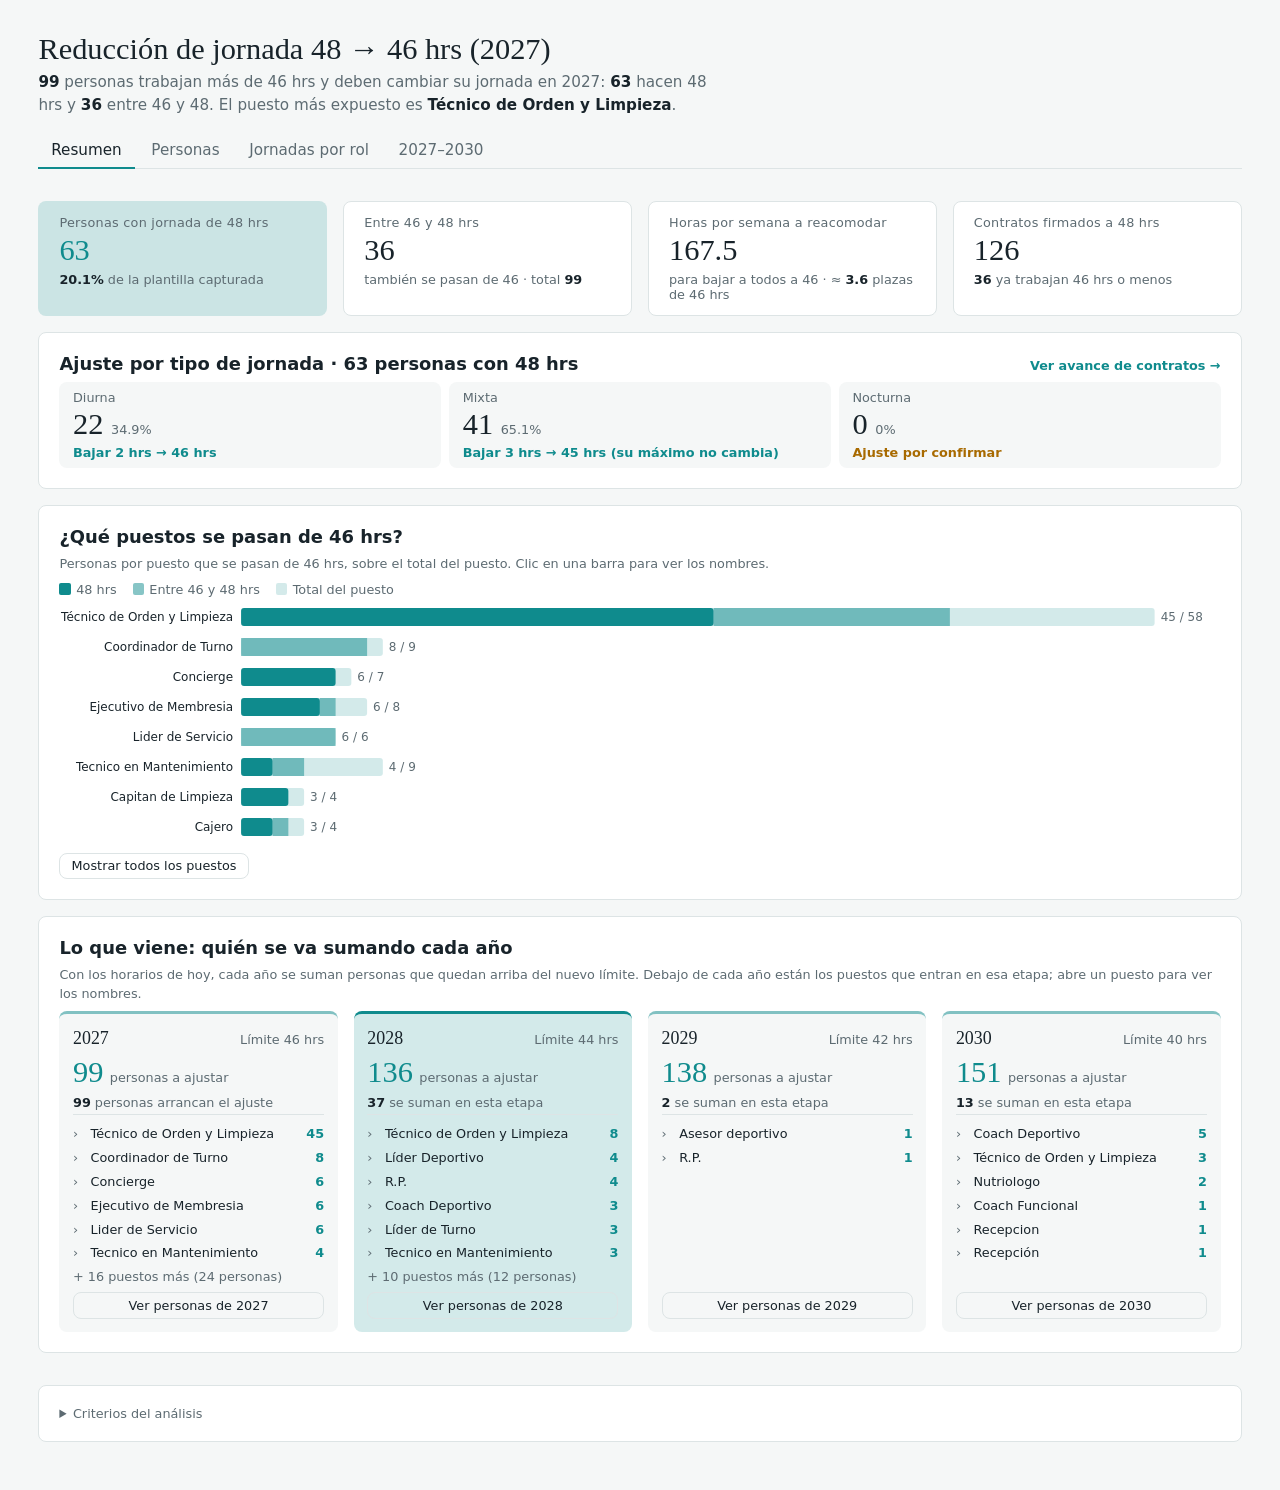
==== commit ab121b53: "Corte 10 nov (3): Medina Hernandez a Naciones (noche, 40 h), Villarreal Damy aplicado en el Excel Co" ====
--- a/dashboard/Jornada_46hrs_2027_proyectar.html
+++ b/dashboard/Jornada_46hrs_2027_proyectar.html
@@ -23,7 +23,7 @@
 </script>
 <script>
 (function(){
-  const raw = { plantilla: "nombre,puesto,division,ubicacion,area,tipo_jornada,horas_reales,horas_contrato,dias,captura\nMejia Romero Michelle,Lider de Acton Academy,Nuevos Negocios,Nuevos Negocios,Acton Academy,Diurna,40.0,48.0,5,Capturado\nMantecon Siordia Raul Eduardo,Lider de Seven Nutrition,Nuevos Negocios,Nuevos Negocios,Seven Nutrition,Diurna,40.0,40.0,5,Capturado\nMartinez Infante Hector Alonso,Lider de White mouse,Nuevos Negocios,Nuevos Negocios,White mouse,Diurna,40.0,40.0,5,Capturado\nMartinez Martinez Berenice,Gerente de Sucursal,EASY FIT,La Estancia,Administración,Diurna,40.0,48.0,5,Capturado\nSantana Hernandez Francisco Joel,Gerente de Sucursal,EASY FIT,Iteso,Administración,Diurna,40.0,48.0,5,Capturado\nRebollar Luna Irma Leticia,Gerente de Sucursal,EASY FIT,Aleira,Administración,Diurna,40.0,48.0,5,Capturado\nOrozco Aceves Erika Mercedes,Gerente de Sucursal,EASY FIT,Cañadas,Administración,Diurna,40.0,48.0,5,Capturado\nOrozco Mora Liliana,Guide Acton Academy,Nuevos Negocios,Nuevos Negocios,Acton Academy,Diurna,40.0,48.0,5,Capturado\nSotelo Delgadillo Alberto Ivan,Gerente de Sucursal,EASY FIT,Ávila Camacho,Administración,Diurna,40.0,48.0,5,Capturado\nVillarreal Damy Patricio,Lider de Nuevos negovios,Nuevos Negocios,Nuevos Negocios,Onara,Diurna,48.0,48.0,6,Capturado\nOrtega Cardenas Marcela Arianeth,R.P.,EASY FIT,La Estancia,Comercial,Diurna,45.0,48.0,6,Capturado\nMantecon Siordia Carlos Fernando,Lider de Seven,Nuevos Negocios,Nuevos Negocios,Seven Nutrition,Diurna,40.0,40.0,5,Capturado\nCalderon Lomeli Eduardo,Guia,EASY FIT,La Estancia,Administración,Mixta,46.5,48.0,6,Capturado\nPerez Luna Cristina Alejandra,Coordinador de Turno,EASY FIT,Aleira,Administración,Mixta,47.0,48.0,6,Capturado\nSandoval Garcia Sonia Berenice,Técnico de Orden y Limpieza,EASY FIT,Ávila Camacho,Mtto y Servicios,Diurna,47.5,48.0,6,Capturado\nCerda Gutierrez Barbara Elizabeth,Coordinador de Turno,EASY FIT,Cañadas,Administración,Mixta,47.0,48.0,6,Capturado\nBedoy Ruiz Andrea Viridiana,Capitan de Limpieza,VIVO 47,Gourmeteria,Mtto y Servicios,Mixta,48.0,48.0,6,Capturado\nCarrillo Burciaga Olivia,Técnico de Orden y Limpieza,VIVO 47,Naciones,Mtto y Servicios,Mixta,48.0,48.0,6,Capturado\nCortes Ponce Armando,Técnico de Orden y Limpieza,VIVO 47,Naciones,Mtto y Servicios,Diurna,48.0,48.0,6,Capturado\nCruz Acosta Leticia,Técnico de Orden y Limpieza,VIVO 47,Gourmeteria,Mtto y Servicios,Diurna,48.0,48.0,6,Capturado\nDueñas Jimenez Alicia,Cajero,VIVO 47,Naciones,Estacionamiento,Diurna,48.0,48.0,6,Capturado\nEsparza Velazquez Rosa Elizabeth,Auxiliar Administrativo,VIVO 47,Naciones,Acuática,Diurna,45.0,48.0,6,Capturado\nGarcia Arana Miguel Angel,Concierge,VIVO 47,Naciones,Mtto y Servicios,Mixta,48.0,48.0,6,Capturado\nHernandez Hernandez Manuel,Tecnico en Mantenimiento,VIVO 47,Naciones,Mtto y Servicios,Nocturna,35.0,48.0,5,Capturado\nHurtado Olivares Catalina,Recepcion,VIVO 47,Naciones,Administración,Mixta,47.0,48.0,6,Capturado\nLuna Guitron Edgar,Ejecutivo de Membresia,VIVO 47,Naciones,Deportes,Diurna,47.0,48.0,6,Capturado\nPulido Ortiz Mario Alberto,Coach FT 47,VIVO 47,Naciones,Deportes,Diurna,24.0,20.0,5,Capturado\nRodriguez Hernandez Nelly,Maestra kids,VIVO 47,Naciones,Ludoteca,Mixta,37.5,37.5,6,Capturado\nRodriguez Sandoval Francisco Jesús,Tecnico en Mantenimiento,VIVO 47,Naciones,Mtto y Servicios,Diurna,48.0,48.0,6,Capturado\nToscano Arce Julieta,Coach de Mobility,VIVO 47,Naciones,Deportes,Mixta,40.0,48.0,6,Capturado\nLope Ayala Leticia del Rosario,Técnico de Orden y Limpieza,EASY FIT,Aleira,Mtto y Servicios,Diurna,47.5,48.0,6,Capturado\nRosas Gonzalez Salvador Vidal,Coordinador de Turno,EASY FIT,Iteso,Administración,Mixta,47.0,48.0,6,Capturado\nBarrios Arteaga Vitalina,Técnico de Orden y Limpieza,EASY FIT,Iteso,Mtto y Servicios,Mixta,47.5,48.0,6,Capturado\nHernandez Rivera Maria Nanci,Capitan de Orden y Limpieza,VIVO 47,Valle Real,Mtto y Servicios,Mixta,48.0,48.0,6,Capturado\nDe Anda Lopez Antonio,Técnico de Orden y Limpieza,EASY FIT,Ávila Camacho,Mtto y Servicios,Mixta,47.5,48.0,6,Capturado\nDinero Garcia Jesus Alicia,Capitan de Limpieza,VIVO 47,Naciones,Mtto y Servicios,Mixta,48.0,48.0,6,Capturado\nBañales Tovar Erika Monserrat,Maestra de Ludoteca,VIVO 47,Valle Real,Ludoteca,Diurna,33.5,33.5,6,Capturado\nRamos Orozco Candida,Capitan de Limpieza,VIVO 47,Gourmeteria,Mtto y Servicios,Mixta,46.0,48.0,6,Capturado\nCruz Montaño Monica,Técnico de Orden y Limpieza,EASY FIT,Cañadas,Mtto y Servicios,Diurna,48.0,48.0,6,Capturado\nMillan Valdivia Gabriel,Técnico de Orden y Limpieza,VIVO 47,Naciones,Mtto y Servicios,Diurna,48.0,48.0,6,Capturado\nAguayo Lopez Bianca Araceli,Auxiliar de Nóminas,Oficina de Soporte,GEBienestar,Estructura y Soporte,Diurna,40.0,40.0,5,Capturado\nBerlanga Galvez Juan Pablo,Coach Deportivo,VIVO 47,Gourmeteria,Deportes,Diurna,40.0,40.0,5,Capturado\nLopez Velasco Antonio de Jesus,Técnico de Orden y Limpieza,EASY FIT,La Estancia,Mtto y Servicios,Diurna,47.0,48.0,6,Capturado\nVillalobos Villela Katia Alejandra,Maestra kids,VIVO 47,Naciones,Ludoteca,Diurna,30.0,37.5,5,Capturado\nBadillo Nuñez Roberto Rodolfo,R.P.,EASY FIT,La Estancia,Comercial,Mixta,46.5,48.0,6,Capturado\nAcuña Robledo Andrea,Técnico de Orden y Limpieza,EASY FIT,Ávila Camacho,Mtto y Servicios,Mixta,47.5,48.0,6,Capturado\nTalavera Ortiz Maria Teresa,Técnico de Orden y Limpieza,EASY FIT,Ávila Camacho,Mtto y Servicios,Mixta,47.5,48.0,6,Capturado\nMejia Ruiz Virginia Florencia,Técnico de Orden y Limpieza,VIVO 47,Naciones,Mtto y Servicios,Mixta,48.0,48.0,6,Capturado\nCalderon Garza Emma Liyana,Maestra de Ludoteca,VIVO 47,Gourmeteria,Ludoteca,Mixta,37.0,37.0,6,Capturado\nReyes Ornelas Diego Andres,Asesor deportivo,EASY FIT,Aleira,Deportes,Diurna,42.5,40.0,6,Capturado\nFlores Duarte Karla Beatriz,Coordinador de Turno,EASY FIT,Aleira,Administración,Mixta,47.0,48.0,6,Capturado\nRamos Cardenas Nidia Lizzette,Técnico de Orden y Limpieza,EASY FIT,Ávila Camacho,Mtto y Servicios,Diurna,47.5,48.0,6,Capturado\nHernandez Muños Jose Emmanuel,Coach Deportivo,VIVO 47,Valle Real,Deportes,Diurna,40.0,40.0,6,Capturado\nLozano Mendez Juan Antonio,Nutriologo,VIVO 47,Valle Real,Deportes,Mixta,41.0,40.0,6,Capturado\nSalgado Jaramillo Maria Esther,Maestra de Ludoteca,VIVO 47,Valle Real,Ludoteca,Diurna,32.5,32.5,5,Capturado\nAzamar Olivares Luis Arturo,Técnico de Orden y Limpieza,VIVO 47,Naciones,Mtto y Servicios,Diurna,48.0,48.0,6,Capturado\nLuna Guitron Miriam Mayeli,Concierge,VIVO 47,Naciones,Mtto y Servicios,Mixta,48.0,48.0,6,Capturado\nUribe De la Rocha Diana Judith,Ejecutivo de Membresia,VIVO 47,Naciones,Deportes,Mixta,48.0,48.0,6,Capturado\nGonzález Becerra Luis César,Lider de Servicio,EASY FIT,Aleira,Administración,Mixta,47.0,48.0,6,Capturado\nGuzman Martinez Claudia Alejandra,Recepcion,VIVO 47,Gourmeteria,Administración,Mixta,46.0,48.0,6,Capturado\nGoyas Ruano Rosa Maria,Técnico de Orden y Limpieza,VIVO 47,Naciones,Mtto y Servicios,Mixta,48.0,48.0,6,Capturado\nJimenez Rivera Rosalba,Técnico de Orden y Limpieza,VIVO 47,Valle Real,Mtto y Servicios,Diurna,48.0,48.0,6,Capturado\nArce Cota Saul Javier,Coach Deportivo,VIVO 47,Gourmeteria,Deportes,Mixta,32.0,40.0,4,Capturado\nTellez Villalba Ingrid Itzel,Capitan de Orden y Limpieza,VIVO 47,Valle Real,Mtto y Servicios,Mixta,48.0,48.0,6,Capturado\nRodriguez Salcido Alfredo de Jesus,Asesor deportivo,EASY FIT,Iteso,Deportes,Diurna,40.0,40.0,5,Capturado\nPosadas Gonzalez Viridiana,Maestra de Ludoteca,VIVO 47,Valle Real,Ludoteca,Diurna,30.0,30.0,6,Capturado\nDe la Cruz Gutierrez Evelin Rubi,Maestra de Ludoteca,VIVO 47,Gourmeteria,Ludoteca,Diurna,37.0,40.0,6,Capturado\nGrajeda Aguayo Silvia Isabel,Gerente en turno,VIVO 47,Naciones,Administración,Mixta,45.0,48.0,6,Capturado\nSanchez Salazar Ileana Nereida,Nutriologo,VIVO 47,Valle Real,Deportes,Diurna,40.0,40.0,6,Capturado\nFong Siordia Carlos Emmanuel,Concierge,VIVO 47,Valle Real,Mtto y Servicios,Mixta,48.0,48.0,6,Capturado\nMontes Calixto Leticia,Nutriologo,VIVO 47,Gourmeteria,Deportes,Diurna,40.0,40.0,6,Capturado\nVillegas Velazquez Paulo,Coach Deportivo,VIVO 47,Valle Real,Deportes,Mixta,48.0,40.0,6,Capturado\nGonzalez Castañeda Francisco Javier,Asesor deportivo,EASY FIT,Aleira,Deportes,Mixta,32.5,30.0,6,Capturado\nMelendez Mendoza Alejandra,Técnico de Orden y Limpieza,EASY FIT,Cañadas,Mtto y Servicios,Mixta,47.5,48.0,6,Capturado\nLeal Ruiz Ricardo,Asesor deportivo,EASY FIT,La Estancia,Deportes,Mixta,40.0,40.0,5,Capturado\nNovas Piedra Luis Antonio,Coach Deportivo,VIVO 47,Valle Real,Deportes,Mixta,40.0,40.0,5,Capturado\nMedina Plascencia Mario,Tecnico en Mantenimiento,VIVO 47,Naciones,Mtto y Servicios,Nocturna,14.0,48.0,2,Capturado\nEcheverria Camacho Janeth Guadalupe,Nutriologo,VIVO 47,Naciones,Deportes,Mixta,41.0,40.0,6,Capturado\nGarcia Lara Priscila Gabriela,Coach Deportivo,VIVO 47,Naciones,Deportes,Mixta,45.0,40.0,6,Capturado\nLuna Gutierrez Perla Del Carmen,Técnico de Orden y Limpieza,VIVO 47,Naciones,Mtto y Servicios,Diurna,42.0,48.0,6,Capturado\nLedezma Politrom Jose Antonio,Coach Deportivo,VIVO 47,Gourmeteria,Deportes,Diurna,30.0,40.0,6,Capturado\nCorona Miranda Jesus Alejandro,Asesor deportivo,EASY FIT,Ávila Camacho,Deportes 2,Diurna,30.0,30.0,5,Capturado\nTorres Campos Veronica,Técnico de Orden y Limpieza,EASY FIT,Iteso,Mtto y Servicios,Diurna,47.5,48.0,6,Capturado\nPalacios Lopez Alma Livier,Asesor deportivo,EASY FIT,Ávila Camacho,Deportes,Mixta,48.0,40.0,6,Capturado\nLara Vaca Luis Armando,Coach Deportivo,VIVO 47,Valle Real,Deportes,Mixta,41.0,40.0,6,Capturado\nRojas Juarez Jessica Marlene,Coach Deportivo,VIVO 47,Valle Real,Deportes,Diurna,35.0,40.0,5,Capturado\nArechiga Alvarez Carlos Alberto,Coach Deportivo,VIVO 47,Gourmeteria,Deportes,Mixta,40.0,40.0,5,Capturado\nAldrete Diaz Jeronimo de Jesus,Técnico de Orden y Limpieza,VIVO 47,Valle Real,Mtto y Servicios,Mixta,48.0,48.0,6,Capturado\nGonzalez Franco Sergio Manuel Olimpio,Ejecutivo de Membresia,VIVO 47,Valle Real,Deportes,Diurna,36.0,48.0,6,Capturado\nOlague Flores Ana,Técnico de Orden y Limpieza,EASY FIT,La Estancia,Mtto y Servicios,Mixta,30.0,30.0,5,Capturado\nSolis Cisneros Alan Ismael,Coach Deportivo,VIVO 47,Valle Real,Deportes,Mixta,46.0,40.0,6,Capturado\nHernandez Sauceda Victor,Técnico de Orden y Limpieza,VIVO 47,Valle Real,Mtto y Servicios,Diurna,42.0,48.0,6,Capturado\nHernandez Medina Jose Alberto,Asesor deportivo,EASY FIT,Iteso,Deportes,Mixta,40.0,40.0,5,Capturado\nMedina Hernandez Cesar Abraham,Barista,Nuevos Negocios,Nuevos Negocios,Onara,Diurna,48.0,48.0,6,Capturado\nVillalva Huerta Paola Marisol,Técnico de Orden y Limpieza,VIVO 47,Valle Real,Mtto y Servicios,Mixta,48.0,48.0,6,Capturado\nMurguia Campos Jennifer Vanessa,Coach de Estiramiento,VIVO 47,Valle Real,Deportes,Mixta,40.0,40.0,6,Capturado\nRivera Rodriguez Abel,Guia,EASY FIT,La Estancia,Administración,Mixta,45.5,48.0,6,Capturado\nFigueroa Gutierrez Adan Alejandro,Coach Deportivo,VIVO 47,Valle Real,Deportes,Diurna,41.0,40.0,6,Capturado\nSolis Mejia Alicia Karina,Maestra kids,VIVO 47,Naciones,Ludoteca,Diurna,30.0,30.0,6,Capturado\nSaucedo Cortes Omar,Tecnico en Mantenimiento,VIVO 47,Gourmeteria,Mtto y Servicios,Diurna,46.0,48.0,6,Capturado\nLara Medel Guillermo,Asesor deportivo,EASY FIT,Iteso,Deportes,Diurna,30.0,30.0,6,Capturado\nGuzman Rodriguez Raymundo Josue,Asesor deportivo,EASY FIT,Ávila Camacho,Deportes,Mixta,30.0,30.0,5,Capturado\nMorales De Lira Lizbeth Anahi,Lider de Servicio,EASY FIT,Ávila Camacho,Administración,Mixta,47.0,48.0,6,Capturado\nRojas Espinoza Tania Veronica,Nutriologo,VIVO 47,Naciones,Deportes,Diurna,40.0,40.0,6,Capturado\nLio Gonzalez Gloria Yadhira,Recepcion,VIVO 47,Naciones,Administración,Mixta,40.0,48.0,5,Capturado\nGonzalez Barrera Delia Catalina,Técnico de Orden y Limpieza,VIVO 47,Naciones,Mtto y Servicios,Diurna,48.0,48.0,6,Capturado\nMarban Salcedo Gisela Guadalupe,Ejecutivo de Membresia,VIVO 47,Naciones,Deportes,Mixta,45.0,48.0,6,Capturado\nSalazar Delgadillo Jose,Concierge,VIVO 47,Naciones,Mtto y Servicios,Mixta,48.0,48.0,6,Capturado\nSalazar Garcia Ana Cecilia,Coach de Estiramiento,VIVO 47,Gourmeteria,Deportes,Diurna,40.0,40.0,6,Capturado\nVazquez Lopez Paola Nicole,Recepcion,VIVO 47,Valle Real,Administración,Mixta,46.0,48.0,6,Capturado\nResendiz Gonzalez Abril,Maestra de Ludoteca,VIVO 47,Valle Real,Ludoteca,Diurna,31.0,31.0,6,Capturado\nHernandez Can Icaro Cuauhtemoc,Tecnico en Mantenimiento,VIVO 47,Naciones,Mtto y Servicios,Mixta,47.0,48.0,6,Capturado\nCamarillo Baeza Belen Montserrat,Cajero,VIVO 47,Valle Real,Administración,Diurna,46.0,48.0,6,Capturado\nPeña Sierra Erick Samuel,Coach de Mobility,VIVO 47,Naciones,Deportes,Diurna,40.0,40.0,6,Capturado\nSilva Aguiñaga Edith Guadalupe,Lider de Servicio,EASY FIT,Iteso,Administración,Mixta,47.0,48.0,6,Capturado\nLomeli Cruz Jose Manuel,Coach Deportivo,VIVO 47,Valle Real,Deportes,Mixta,40.0,40.0,5,Capturado\nSerrano Davalos Axeel Sair,Lider de Servicio,EASY FIT,Aleira,Administración,Mixta,47.0,48.0,6,Capturado\nSalcedo Perez Israel Atlai,Coach Deportivo,VIVO 47,Valle Real,Deportes,Diurna,42.0,40.0,6,Capturado\nMancilla Hernandez Anali,Maestra kids,VIVO 47,Naciones,Ludoteca,Mixta,30.0,30.0,6,Capturado\nValerio Alvarez Diana Guadalupe,Coordinador de Turno,EASY FIT,Iteso,Administración,Mixta,47.0,48.0,6,Capturado\nMaldonado Calderon Jennifer Valeria,Coach Deportivo,VIVO 47,Naciones,Deportes,Mixta,40.0,40.0,6,Capturado\nReal Romero Jorge Alberto,Técnico de Orden y Limpieza,EASY FIT,Cañadas,Mtto y Servicios,Mixta,47.5,48.0,6,Capturado\nAltiery Mahel Marc,Técnico de Orden y Limpieza,VIVO 47,Naciones,Mtto y Servicios,Diurna,48.0,48.0,6,Capturado\nOrozco Mateo Andrea Lizeth,Maestra kids,VIVO 47,Naciones,Ludoteca,Diurna,30.0,30.0,6,Capturado\nRios Covarrubias Angel Isaac,Coach de Mobility,VIVO 47,Gourmeteria,Deportes,Diurna,40.0,40.0,6,Capturado\nPerez Gonzalez Karla Sofia,Coach de Estiramiento,VIVO 47,Naciones,Deportes,Mixta,40.0,40.0,6,Capturado\nGarcia Silva Eduardo Samuel,Coach de Estiramiento,VIVO 47,Valle Real,Deportes,Diurna,39.0,36.0,6,Capturado\nCordero Rivera Ana Karla,Lider de Servicio,EASY FIT,Cañadas,Administración,Mixta,47.0,48.0,6,Capturado\nGuzman Lopez Grecia Cassandra,Auxiliar Administrativo Acuatica,VIVO 47,Naciones,Acuática,Mixta,40.0,48.0,5,Capturado\nSantana Sandoval Ana,Técnico de Orden y Limpieza,VIVO 47,Valle Real,Mtto y Servicios,Mixta,48.0,48.0,6,Capturado\nGonzalez Sevilla Israel Avimelec,Coach Deportivo,VIVO 47,Gourmeteria,Deportes,Mixta,40.0,40.0,6,Capturado\nPerez Medina Karen Montserrat,Maestra de Ludoteca,VIVO 47,Gourmeteria,Ludoteca,Diurna,39.5,40.0,6,Capturado\nSandoval Gutierrez Kevin Eli,Coach Deportivo,VIVO 47,Naciones,Deportes,Diurna,40.0,40.0,6,Capturado\nOrozco Curiel Victor Axel,Asesor deportivo,EASY FIT,Cañadas,Deportes,Mixta,40.0,40.0,6,Capturado\nOrtiz Perez David,Técnico de Orden y Limpieza,VIVO 47,Naciones,Mtto y Servicios,Diurna,48.0,48.0,6,Capturado\nLopez Gonzalez Jose Alejandro,Coach de Mobility,VIVO 47,Naciones,Deportes,Mixta,39.5,40.0,6,Capturado\nGamiño Mata Marco Antonio,Coach Deportivo,VIVO 47,Naciones,Deportes,Mixta,40.0,40.0,6,Capturado\nFlores Palos Paloma Berenice,Lider de Servicio,EASY FIT,Cañadas,Administración,Mixta,47.0,48.0,6,Capturado\nSalas Peregrina Karen Cecilia,Líder de Comunicación Interna y Endomarketing,Oficina de Soporte,GEBienestar,Capital Humano,Diurna,20.0,20.0,5,Capturado\nDiaz Castellanos Barbara Selene,Coordinador de Turno,EASY FIT,Cañadas,Administración,Mixta,47.0,48.0,6,Capturado\nZuñiga Cano Oscar Benjamin,Coordinador de Turno,EASY FIT,Ávila Camacho,Administración,Mixta,47.0,48.0,6,Capturado\nPerea Carrillo America Polette,Cajero,VIVO 47,Naciones,Administración,Diurna,48.0,48.0,6,Capturado\nMonjaras Sanchez Jonathan Omar,Coach Deportivo,VIVO 47,Gourmeteria,Deportes,Mixta,40.0,40.0,6,Capturado\nTrillo Godoy Jose de Jesus,Coach de Mobility,VIVO 47,Valle Real,Deportes,Mixta,40.0,40.0,6,Capturado\nEsqueda Gonzalez Gustavo Noe,Ejecutivo de Membresia,VIVO 47,Valle Real,Deportes,Diurna,48.0,48.0,6,Capturado\nMoreno Llamas Raul Alejandro,Coach de Estiramiento,VIVO 47,Gourmeteria,Deportes,Diurna,27.0,27.0,6,Capturado\nSalamanca Abarca Erick Salvador,Técnico de Orden y Limpieza,VIVO 47,Gourmeteria,Mtto y Servicios,Mixta,48.0,48.0,6,Capturado\nZarate Aceves Gustavo Damian,Tecnico en Mantenimiento,VIVO 47,Valle Real,Mtto y Servicios,Diurna,45.0,48.0,6,Capturado\nJimenez Raya Ramses,Coach de Estiramiento,VIVO 47,Valle Real,Deportes,Diurna,27.0,27.0,6,Capturado\nDe Alba Valencia Blanca Sarahi,Auxiliar de Compras,Oficina de Soporte,GEBienestar,Estructura y Soporte,Diurna,40.0,40.0,5,Capturado\nNavarro Aceves Ana Mayra Elizabeth,Técnico de Orden y Limpieza,VIVO 47,Valle Real,Mtto y Servicios,Diurna,42.0,48.0,6,Capturado\nGonzalez Soto Jorge Enrique,Concierge,VIVO 47,Gourmeteria,Mtto y Servicios,Diurna,48.0,48.0,6,Capturado\nLopez Reyes Celis Carolina,Nutriologo,VIVO 47,Gourmeteria,Deportes,Mixta,40.0,40.0,6,Capturado\nCortes Perez Moises Azael,Coach Deportivo,VIVO 47,Gourmeteria,Deportes,Mixta,46.0,40.0,6,Capturado\nAlcala Muro Santiago,Coach de Mobility,VIVO 47,Valle Real,Deportes,Mixta,40.0,40.0,6,Capturado\nSantolaya Guerrero Regina,Coach de Estiramiento,VIVO 47,Gourmeteria,Deportes,Diurna,27.0,27.0,6,Capturado\nContreras Castillo Kimberly,Coach de Estiramiento,VIVO 47,Gourmeteria,Deportes,Diurna,27.0,27.0,6,Capturado\nSalazar Hernandez Maria del Rosario,Recepcion,VIVO 47,Valle Real,Administración,Mixta,48.0,48.0,6,Capturado\nVelazquez Almanza Moises Aaron,Tecnico en Mantenimiento,VIVO 47,Naciones,Mtto y Servicios,Diurna,48.0,48.0,6,Capturado\nMendoza Vejar Alejandra,Ejecutivo de Membresia,VIVO 47,Naciones,Deportes,Mixta,48.0,48.0,6,Capturado\nMora Silva Gerardo Refugio,Coordinador de Turno,EASY FIT,Ávila Camacho,Administración,Mixta,47.0,48.0,6,Capturado\nMiranda Silva Valeria Dulce Fabiola,Concierge,VIVO 47,Valle Real,Mtto y Servicios,Mixta,48.0,48.0,6,Capturado\nGarcia Navarro Luis Alejandro,Técnico de Orden y Limpieza,EASY FIT,Iteso,Mtto y Servicios,Mixta,47.5,48.0,6,Capturado\nSanchez Alamos David Alejandro,Capitan de Limpieza,VIVO 47,Naciones,Mtto y Servicios,Mixta,48.0,48.0,6,Capturado\nLeal Plazola Hilda Guadalupe,Técnico de Orden y Limpieza,VIVO 47,Valle Real,Mtto y Servicios,Mixta,48.0,48.0,6,Capturado\nJimenez Magdaleno Alejandra,Ejecutivo de Membresia,VIVO 47,Gourmeteria,Deportes,Mixta,48.0,48.0,6,Capturado\nCorona Becerra Lizbeth,Técnico de Orden y Limpieza,VIVO 47,Gourmeteria,Mtto y Servicios,Mixta,46.0,48.0,6,Capturado\nGomez de Anda Alberto,Coach de Estiramiento,VIVO 47,Naciones,Deportes,Mixta,27.0,27.0,6,Capturado\nGarcia Delgado Daniel,Concierge,VIVO 47,Gourmeteria,Mtto y Servicios,Mixta,46.0,48.0,6,Capturado\nOrozco Sandoval Maria del Carmen,Técnico de Orden y Limpieza,VIVO 47,Valle Real,Mtto y Servicios,Mixta,48.0,48.0,6,Capturado\nMartinez Arellano Oscar,Técnico de Orden y Limpieza,EASY FIT,Ávila Camacho,Mtto y Servicios,Diurna,47.5,48.0,6,Capturado\nIbarra Hernandez Oscar Eduardo,Coach Funcional,VIVO 47,Naciones,Deportes,Mixta,42.0,40.0,6,Capturado\nRamirez Devora Diego Alonso,Coach Deportivo,VIVO 47,Naciones,Deportes,Mixta,40.0,40.0,6,Capturado\nNavarro Jimenez Jose Luis,Coach Deportivo,VIVO 47,Valle Real,Deportes,Diurna,40.0,40.0,6,Capturado\nBravo Navarro Citlalith Jeanette,Coach de Estiramiento,VIVO 47,Valle Real,Deportes,Diurna,27.0,27.0,6,Capturado\nBravo Hernandez Christian Brandon,Técnico de Orden y Limpieza,VIVO 47,Gourmeteria,Mtto y Servicios,Mixta,48.0,48.0,6,Capturado\nCabrera Siordia Christopher,Mensajero,Oficina de Soporte,GEBienestar,Estructura y Soporte,Diurna,30.0,30.0,5,Capturado\nAlamos Garcia saul Alonso,Técnico de Orden y Limpieza,VIVO 47,Naciones,Mtto y Servicios,Mixta,48.0,48.0,6,Capturado\nGonzalez Boruel Natalia,Coach de Estiramiento,VIVO 47,Valle Real,Deportes,Diurna,27.0,27.0,6,Capturado\nMontes Rodriguez Luis Gerardo,Coach de Mobility,EASY FIT,La Estancia,Deportes,Mixta,40.0,40.0,6,Capturado\nZamora Ramirez Jose Tonatiuh,Coach Deportivo,VIVO 47,Naciones,Deportes,Mixta,40.0,40.0,6,Capturado\nGuzman Soto Alejandra,Auxiliar de Kids,EASY FIT,Cañadas,Deportes,Diurna,30.0,30.0,6,Capturado\nLopez Dueñas Byron,Técnico de Orden y Limpieza,VIVO 47,Naciones,Mtto y Servicios,Diurna,48.0,48.0,6,Capturado\nOrnelas Cerda Erika Osmin,Cajero,VIVO 47,Naciones,Administración,Mixta,47.0,48.0,6,Capturado\nGallegos Alvarez Carlos Jahir,Coach de Estiramiento,VIVO 47,Valle Real,Deportes,Mixta,22.5,27.0,5,Capturado\nOrtiz Vazquez Jaime Alejandro,Barista,Nuevos Negocios,Nuevos Negocios,Onara,Diurna,48.0,48.0,6,Capturado\nMartinez Lopez Edder,Coach Deportivo,VIVO 47,Naciones,Deportes,Diurna,42.0,40.0,6,Capturado\nDe la Cruz Rodriguez Pablo Francisci Asis,Técnico de Orden y Limpieza,VIVO 47,Naciones,Mtto y Servicios,Mixta,48.0,48.0,6,Capturado\nAguilera Diaz Sarai Alejandra,Nutriologo,EASY FIT,Cañadas,Deportes 2,Mixta,30.0,30.0,5,Capturado\nLedon Gomez Bernardo,Asesor deportivo,EASY FIT,Cañadas,Deportes,Diurna,40.0,40.0,6,Capturado\nBarragan Del Real María del Rosario,Técnico de Orden y Limpieza,EASY FIT,La Estancia,Mtto y Servicios,Diurna,47.0,48.0,6,Capturado\nMartinez Mendoza Alfredo Yael,Técnico de Orden y Limpieza,VIVO 47,Naciones,Mtto y Servicios,Mixta,48.0,48.0,6,Capturado\nSanchez Becerra Daniela Elizabeth,Fisioterapia,Nuevos Negocios,Nuevos Negocios,Clinica,Diurna,36.0,36.0,6,Capturado\nRosas Gutierrez Getzamany Monserrat,Fisioterapia,Nuevos Negocios,Nuevos Negocios,Clinica,Diurna,36.0,36.0,6,Capturado\nEstrada Miramontes Regina Isabel,Fisioterapia,Nuevos Negocios,Nuevos Negocios,Clinica,Mixta,36.0,36.0,6,Capturado\nCarlos Silva Francisco Zabdiel,Ejecutivo de Membresia,VIVO 47,Gourmeteria,Deportes,Mixta,48.0,48.0,6,Capturado\nMonroy Cervantes Karen Paulina,Asesor deportivo,EASY FIT,La Estancia,Deportes,Mixta,40.0,40.0,6,Capturado\nFranco Remigio Luis Eduardo,Cocinero,Nuevos Negocios,Nuevos Negocios,Onara,Diurna,48.0,48.0,6,Capturado\nSoto Rivera Rosa Linda,Técnico de Orden y Limpieza,VIVO 47,Gourmeteria,Mtto y Servicios,Mixta,48.0,48.0,6,Capturado\nCuevas Rivera Alan,Meza Fria,Nuevos Negocios,Nuevos Negocios,Onara,Mixta,48.0,48.0,6,Capturado\nLucio Espoinoza Ana Beatriz,Técnico de Orden y Limpieza,VIVO 47,Naciones,Mtto y Servicios,Diurna,46.0,48.0,6,Capturado\nPinedo Lopez Rubria Irene,Coach de Estiramiento,VIVO 47,Naciones,Deportes,Diurna,27.0,27.0,6,Capturado\nHuerta Garcia Juan Fernando,Coach Funcional,EASY FIT,La Estancia,Deportes,Mixta,40.0,40.0,6,Capturado\nEstrada Chávez Jesús Saúl,Técnico de Orden y Limpieza,EASY FIT,La Estancia,Mtto y Servicios,Mixta,45.0,48.0,6,Capturado\nMarco Antonio Hernández Rueda,Nutriologo,EASY FIT,La Estancia,Deportes,Mixta,40.0,40.0,6,Capturado\nVazquez Vazquez Lisset Nayeli,Asesor deportivo,EASY FIT,La Estancia,Deportes,Mixta,40.0,40.0,6,Capturado\nPerez Delgado Brian joshue,Técnico de Orden y Limpieza,VIVO 47,Naciones,Mtto y Servicios,Diurna,46.0,48.0,6,Capturado\nJuarez Martinez Christopher Tadeo,Coach de Estiramiento,VIVO 47,Naciones,Deportes,Diurna,29.5,27.0,6,Capturado\nValerio Villagran Imelda,Técnico de Orden y Limpieza,VIVO 47,Naciones,Mtto y Servicios,Mixta,48.0,48.0,6,Capturado\nMacias Rodriguez Carlos Fernando,Coach Mobility,EASY FIT,La Estancia,Deportes,Mixta,40.0,40.0,6,Capturado\nHernandez Escobedo Hannah Pamela,Recepcion,Nuevos Negocios,Nuevos Negocios,Clinica,Mixta,41.0,38.0,6,Capturado\nHinojosa Perez Jesus Eduardo,Auxiliar de Sistemas,Oficina de Soporte,GEBienestar,Estructura y Soporte,Diurna,40.0,48.0,6,Capturado\nMedrano Ortiz José de Jesús,Tecnico en Mantenimiento,EASY FIT,La Estancia,Mtto y Servicios,Diurna,45.0,48.0,6,Capturado\nZavala Ortega David,Auxiliar de Sistemas,Oficina de Soporte,GEBienestar,Estructura y Soporte,Diurna,40.0,48.0,6,Capturado\nPinedo Nuño Alejandro,Tecnico en Mantenimiento,EASY FIT,Ávila Camacho,Mtto y Servicios,Diurna,47.5,48.0,6,Capturado\nCarrion Soto Ulises Santiago,Comunity/ Callcenter,Oficina de Soporte,GEBienestar,Comercial,Diurna,30.0,30.0,5,Capturado\nBarragan Rivas Maria Jose,Comunity/ Callcenter,Oficina de Soporte,GEBienestar,Comercial,Diurna,40.0,40.0,5,Capturado\nSandoval Velazquez Andrea,Coordinador Capital Humano,Oficina de Soporte,GEBienestar,Capital Humano,Diurna,40.0,40.0,5,Capturado\nDe Rosas Marquez Maria Cristina,Reclutador,Oficina de Soporte,GEBienestar,Capital Humano,Diurna,40.0,40.0,5,Capturado\nMadrigal Rodriguez Gael Isaac,Auxiliar de Capital Humano,Oficina de Soporte,GEBienestar,Capital Humano,Diurna,40.0,40.0,5,Capturado\nGomez Avila Laura Alejandra,Auxiliar de Marketing,Oficina de Soporte,GEBienestar,Comercial,Diurna,40.0,40.0,5,Capturado\nCadena Luna César Osvaldo,Lider de Hospitalidad y Experiencia,Nuevos Negocios,Nuevos Negocios,Onara,Diurna,48.0,48.0,6,Capturado\nOrtiz Ovalle Rubi Isabel,Técnico de Orden y Limpieza,VIVO 47,Naciones,Mtto y Servicios,Mixta,46.0,,6,Capturado\nCabrera Flores Otmar Octavio,Coach Deportivo,VIVO 47,Valle Real,Deportes,Mixta,40.0,,6,Capturado\nEscalante Núñez Axel Michel,Mesero,Nuevos Negocios,Nuevos Negocios,Onara,Mixta,48.0,48.0,6,Capturado\nCuriel Guerra Carolina,Técnico de Orden y Limpieza,Nuevos Negocios,Nuevos Negocios,Acton Academy,Diurna,45.83,46.0,5,Capturado\nLara Hurtado Caroline Noemí,Coach Deportivo,VIVO 47,Naciones,Deportes,Mixta,40.0,,6,Capturado\nPérez Baltazar Simon,Técnico de Orden y Limpieza,VIVO 47,Gourmeteria,Mtto y Servicios,Diurna,46.0,,6,Capturado\nAlmanzor Olmos Evan Zuleth,Coach de Mobility,VIVO 47,Gourmeteria,Deportes,Mixta,40.0,,6,Capturado\nGarcía Bernal Mauro Alberto,R.P.,EASY FIT,La Estancia,Comercial,Mixta,45.0,,6,Capturado\nPuente Ríos Eric Francisco,Auditor Interno,Oficina de Soporte,GEBienestar,Finanzas,Diurna,40.0,40.0,5,Capturado\nMichel Rubio Mariajose,Líder de Proyecto,Oficina de Soporte,GEBienestar,Mtto y Servicios,Diurna,18.0,18.0,5,Capturado\nRuvalcaba Palomera Maximus Gabriel,Coach Deportivo,VIVO 47,Gourmeteria,Deportes,Mixta,40.0,,6,Capturado\nCardenas Castro Bertha Alejandra,Guia Acton Academy,Nuevos Negocios,Nuevos Negocios,Acton Academy,Diurna,40.0,,5,Capturado\nUribe Adame Oscar Esteban,Coach de Estiramiento,VIVO 47,Gourmeteria,Deportes,Mixta,27.0,,6,Capturado\nReyes Ramírez Yajaira Estefania,Coach de Estiramiento,VIVO 47,Gourmeteria,Deportes,Mixta,27.0,,6,Capturado\nElizondo Olivares Isaac Israel,Coach Deportivo,VIVO 47,Naciones,Deportes,Mixta,40.0,,6,Capturado\nAguilera Martínez Víctor Jesús,Técnico de Orden y Limpieza,VIVO 47,Gourmeteria,Mtto y Servicios,Mixta,48.0,,6,Capturado\nOchoa Pérez Abraham,Coach de Estiramiento,VIVO 47,Naciones,Deportes,Diurna,27.0,,6,Capturado\nMeza Ramírez Gabriela,Técnico de Orden y Limpieza,VIVO 47,Naciones,Mtto y Servicios,Mixta,48.0,,6,Capturado\nEspinoza Rivas María José,Coach Deportivo,VIVO 47,Naciones,Deportes,Diurna,42.0,,6,Capturado\nMartínez Raitarski Mauricio,Contenido,Oficina de Soporte,Naciones,MKT,Diurna,40.0,,5,Capturado\nRodríguez Arroyo Julia Elizabeth,Dirección de Capital Humano,Oficina de Soporte,GEBienestar,Capital Humano,Diurna,40.0,40.0,5,Capturado\nVillanueva Aguilar Reyna Cecilia,Coordinador de Nomina,Oficina de Soporte,GEBienestar,Sin área,Diurna,40.0,40.0,5,Capturado\nGonzalez Palazuelos Jose Hiram,Dirección Comercial,Oficina de Soporte,GEBienestar,MKT,Diurna,40.0,,5,Capturado\nGoytia Acevedo Francisco Fernando,Coordinador Mantenimiento,Oficina de Soporte,GEBienestar,Mtto y Servicios,Diurna,40.0,,5,Capturado\nPadilla Alvarez Linda Zoraida,Dirección Ejecutiva,Oficina de Soporte,GEBienestar,Dirección,Diurna,40.0,,5,Capturado\nOlvera Gonzalez Imelda Elizabeth,R.P.,VIVO 47,Gourmeteria,Comercial,Diurna,44.5,,6,Capturado\nPeregrina Sierra Marco Antonio,Dirección de Estructura y Soporte,Oficina de Soporte,GEBienestar,Dirección,Diurna,40.0,,5,Capturado\nArmas Gutierrez Karen Anaid,Gerente de Club,VIVO 47,Gourmeteria,Administración,Diurna,40.0,,5,Capturado\nGarcia Lomeli Daniel,Headcoach Nutrición,Oficina de Soporte,GEBienestar,Deportes,Diurna,40.0,,5,Capturado\nMuñoz Gaeta Javier Eduardo,Coordinador de Backoffice,Oficina de Soporte,GEBienestar,Estructura y Soporte,Diurna,40.0,,5,Capturado\nHernandez Aguayo Yadira Lizeth,Líder Deportivo,VIVO 47,Gourmeteria,Deportes,Mixta,48.0,,6,Capturado\nBarba Durán Luis Ernesto,Gerente de Deportes,Oficina de Soporte,GEBienestar,Deportes,Diurna,40.0,,5,Capturado\nJimenez Rodríguez César Rubén,Coordinador de TG,Oficina de Soporte,GEBienestar,Deportes,Diurna,40.0,,5,Capturado\nMora De Alba Hector Manuel,R.P.,VIVO 47,Naciones,Comercial,Mixta,40.0,,5,Capturado\nAbundis Evangelista Julio Alberto,R.P.,VIVO 47,Naciones,Comercial,Mixta,40.0,,5,Capturado\nRangel Sotelo Thalia Veronica,Gerente de Ventas Corporativas y Colegios,Oficina de Soporte,GEBienestar,Comercial,Diurna,40.0,,5,Capturado\nNavarro Ruiz Brayan Enrique,Lide de deportes,VIVO 47,La Estancia,Deportes,Diurna,40.0,,5,Capturado\nGutierrez Buendia Daniel,Coordinador de Marketing,Oficina de Soporte,GEBienestar,MKT,Diurna,40.0,,5,Capturado\nGomez Aceves Gabino Nicolas,R.P.,VIVO 47,Valle Real,Comercial,Diurna,40.0,,6,Capturado\nCarrasco García Dora Karina,Líder de Clases Grupales,Oficina de Soporte,GEBienestar,Deportes,Diurna,40.0,,5,Capturado\nLopez Garay Yesika Gabriela,R.P.,VIVO 47,Valle Real,Comercial,Mixta,43.5,,6,Capturado\nSalcedo Castañeda Ángel,Líder Deportivo,VIVO 47,Valle Real,Deportes,Mixta,46.0,,6,Capturado\nToro Gil Jessica Leonella,Analista de Reclutamiento,Oficina de Soporte,GEBienestar,Capital Humano,Diurna,40.0,,5,Capturado\nPadilla Cardenas Iván,Líder Deportivo,VIVO 47,Gourmeteria,Deportes,Mixta,46.0,,6,Capturado\nQuezada Pedroza Joel Alfonso,Coordinador de Sistemas,Oficina de Soporte,GEBienestar,Estructura y Soporte,Diurna,40.0,,5,Capturado\nPalma Gonzalez Elmer Omar Derek,Gerente de Mantenimiento y Rehabilitación,Oficina de Soporte,GEBienestar,Mtto y Servicios,Diurna,40.0,,5,Capturado\nCaram Salinas Jóse Alejandro,Coordinador Universidad,Oficina de Soporte,GEBienestar,Capital Humano,Diurna,40.0,,5,Capturado\nPeñaloza Vázquez Sergio,Líder Deportivo,VIVO 47,Naciones,Deportes,Mixta,45.0,,6,Capturado\nAceves Carvajal Antonio,Coordinador Deportivo,VIVO 47,La Estancia,Deportes,Diurna,40.0,,5,Capturado\nZapata Garcia Darwin Ariel,R.P.,VIVO 47,Gourmeteria,Comercial,Sin captura,0.0,,0,Pendiente\nDiaz Garcia David Alejandro,Gerente de Club,VIVO 47,Valle Real,Administración,Diurna,40.0,,5,Capturado\nAceituno Pinzón Carlos Enrique,Gerente Comercial,Oficina de Soporte,GEBienestar,Comercial,Diurna,40.0,,5,Capturado\nSanchez Lujano Andrea,Líder de Turno,VIVO 47,Valle Real,Administración,Diurna,46.0,,6,Capturado\nRodriguez Guzman Omar Salvador,Líder de Turno,VIVO 47,Gourmeteria,Administración,Diurna,46.0,,6,Capturado\nCameros Bobadilla Ilse Alejandra,Coordinador Universidad,Oficina de Soporte,GEBienestar,Capital Humano,Diurna,40.0,,5,Capturado\nAmezcua Esparza Abraham,Coordinador Acuática,VIVO 47,Naciones,Acuática,Diurna,46.0,,6,Capturado\nOlmedo Galvan Lino Agustín,Líder Deportivo,VIVO 47,Valle Real,Deportes,Mixta,46.0,,6,Capturado\nLamas Castellanos Ana Cecilia,Coordinador Universidad,Oficina de Soporte,GEBienestar,Capital Humano,Diurna,30.0,30.0,5,Capturado\nCarrillo Reyes Diana Marcela,R.P.,VIVO 47,Naciones,Comercial,Diurna,45.0,,6,Capturado\nNavarro Villarreal Jorge Isaac,R.P.,VIVO 47,Gourmeteria,Comercial,Mixta,48.0,,6,Capturado\nSánchez Arambul Daniel Sigifredo,R.P.,VIVO 47,Valle Real,Comercial,Mixta,32.0,,4,Capturado\nAguayo Sanchez Julian,Gerente de Club,VIVO 47,Naciones,Administración,Diurna,40.0,,5,Capturado\nRichards Chavez Ricardo Ivan,Líder de Turno,VIVO 47,Valle Real,Administración,Mixta,46.0,,6,Capturado\nGarcia Rodriguez Francisco Javier,Coach Deportivo,VIVO 47,Naciones,Deportes,Mixta,40.0,,6,Capturado\nVillaneda Johnston Oswaldo,Coach Deportivo,VIVO 47,Valle Real,Deportes,Mixta,38.0,,6,Capturado\nAhumada Carmen María,Técnico de Orden y Limpieza,VIVO 47,Gourmeteria,Mtto y Servicios,Mixta,45.0,,6,Capturado\nLopez Luquin Griselda Margarita,Coordinador de Compras,Oficina de Soporte,GEBienestar,Estructura y Soporte,Diurna,40.0,,5,Capturado\nOrtiz Salazar Jose,Coordinador de Mkt,EASY FIT,GEBienestar,Comercial,Diurna,40.0,,5,Capturado\nBasurto Cuevas Magali,Tesorera,Oficina de Soporte,GEBienestar,Finanzas,Diurna,40.0,,5,Capturado\nSolis Arizaga Pablo Ivan,Gerente Finanzas,Oficina de Soporte,GEBienestar,Finanzas,Diurna,40.0,,5,Capturado\nCastillo Gonzalez Ismael,Dirección,EASY FIT,GEBienestar,Administración,Diurna,40.0,,5,Capturado\nTinajero Davila Angel Manuel,Coordinador de Turno,EASY FIT,GEBienestar,Administración,Diurna,40.0,,5,Capturado\nPiñon Mora David Israel,Analista de Control interno,Oficina de Soporte,GEBienestar,Finanzas,Diurna,40.0,,5,Capturado\nSanchez Lomeli Edgar,Contador General,Oficina de Soporte,GEBienestar,Finanzas,Diurna,40.0,,5,Capturado\nLoza Pineda Tatiana Guadalupe,Coordinador Capital Humano,Oficina de Soporte,GEBienestar,Capital Humano,Diurna,40.0,,5,Capturado\nIbarra Infante Laura Patricia,Gerente de Capital Humano,Oficina de Soporte,GEBienestar,Capital Humano,Diurna,40.0,,5,Capturado\nViloria Uribe Andrés,Lavaloza,Nuevos Negocios,Nuevos Negocios,Onara,Mixta,48.0,48.0,6,Capturado\nHernandez Tarango Kenia,Fisioterapia,Nuevos Negocios,Nuevos Negocios,Clinica,Mixta,36.0,36.0,6,Capturado\nIsaac Espejel Christian Jafet,Lider de data,Oficina de Soporte,GEBienestar,Comercial,Diurna,40.0,,5,Capturado\nGonzalez Alvarez Maria Del Rayo,Técnico de Orden y Limpieza,VIVO 47,Naciones,Mtto y Servicios,Mixta,48.0,48.0,6,Capturado\nArreola Diaz Yahaira,Recepción,Nuevos Negocios,Nuevos Negocios,Clinica,Diurna,41.0,,6,Capturado\nReynoso Quintana María Alejandra,Técnico de Orden y Limpieza,EASY FIT,La Estancia,Mtto y Servicios,Diurna,47.0,48.0,6,Capturado\nPérez Suárez Dafne,Coach Deportivo,VIVO 47,Gourmeteria,Deportes,Diurna,40.0,40.0,5,Capturado\nCruz Pérez Fabiola,Técnico de Orden y Limpieza,VIVO 47,Gourmeteria,Mtto y Servicios,Diurna,48.0,48.0,6,Capturado\nOrtega Elizalde Alan Andres,Coach de Estiramiento,VIVO 47,Naciones,Deportes,Diurna,27.0,,6,Capturado\nGarza García Jorge Esteban,Coach de Estiramiento,VIVO 47,Gourmeteria,Deportes,Mixta,27.0,27.0,6,Capturado\nTapia Cano Jesús Misael,Coach de Estiramiento,VIVO 47,Valle Real,Deportes,Mixta,27.0,,5,Capturado\nRenteria Tejeda Cristian Alyahir,Técnico de Orden y Limpieza,VIVO 47,Valle Real,Mtto y Servicios,Mixta,48.0,,6,Capturado\nReyes Lozano Eduardo Alberto,Barista,Nuevos Negocios,Onara VR,Onara VR,Mixta,46.0,,6,Capturado\nDiaz Velazquez Gael Alejandro,Barista,Nuevos Negocios,Onara VR,Onara VR,Diurna,46.0,,6,Capturado\nMacias Cervantes Ruben,Auxiliar General,Nuevos Negocios,Nuevos Negocios,Onara,Diurna,48.0,,6,Capturado\nChavez Rivera Montserrat,Mesero,Nuevos Negocios,Nuevos Negocios,Onara,Diurna,48.0,,6,Capturado\n", horarios: "nombre,puesto,ubicacion,tipo_jornada,horas_reales,lun,lun_h,mar,mar_h,mie,mie_h,jue,jue_h,vie,vie_h,sab,sab_h,dom,dom_h\nMejia Romero Michelle,Lider de Acton Academy,Nuevos Negocios,Diurna,40.0,09:00–18:00,8.0,09:00–18:00,8.0,09:00–18:00,8.0,09:00–18:00,8.0,09:00–18:00,8.0,,0.0,,0.0\nMantecon Siordia Raul Eduardo,Lider de Seven Nutrition,Nuevos Negocios,Diurna,40.0,09:00–18:00,8.0,09:00–18:00,8.0,09:00–18:00,8.0,09:00–18:00,8.0,09:00–18:00,8.0,,0.0,,0.0\nMartinez Infante Hector Alonso,Lider de White mouse,Nuevos Negocios,Diurna,40.0,09:00–18:00,8.0,09:00–18:00,8.0,09:00–18:00,8.0,09:00–18:00,8.0,09:00–18:00,8.0,,0.0,,0.0\nMartinez Martinez Berenice,Gerente de Sucursal,La Estancia,Diurna,40.0,09:00–18:00,8.0,09:00–18:00,8.0,09:00–18:00,8.0,09:00–18:00,8.0,09:00–18:00,8.0,,0.0,,0.0\nSantana Hernandez Francisco Joel,Gerente de Sucursal,Iteso,Diurna,40.0,09:00–18:00,8.0,09:00–18:00,8.0,09:00–18:00,8.0,09:00–18:00,8.0,09:00–18:00,8.0,,0.0,,0.0\nRebollar Luna Irma Leticia,Gerente de Sucursal,Aleira,Diurna,40.0,09:00–18:00,8.0,09:00–18:00,8.0,09:00–18:00,8.0,09:00–18:00,8.0,09:00–18:00,8.0,,0.0,,0.0\nOrozco Aceves Erika Mercedes,Gerente de Sucursal,Cañadas,Diurna,40.0,09:00–18:00,8.0,09:00–18:00,8.0,09:00–18:00,8.0,09:00–18:00,8.0,09:00–18:00,8.0,,0.0,,0.0\nOrozco Mora Liliana,Guide Acton Academy,Nuevos Negocios,Diurna,40.0,07:30–15:30,8.0,07:30–15:30,8.0,07:30–15:30,8.0,07:30–15:30,8.0,07:30–15:30,8.0,,0.0,,0.0\nSotelo Delgadillo Alberto Ivan,Gerente de Sucursal,Ávila Camacho,Diurna,40.0,09:00–18:00,8.0,09:00–18:00,8.0,09:00–18:00,8.0,09:00–18:00,8.0,09:00–18:00,8.0,,0.0,,0.0\nVillarreal Damy Patricio,Lider de Nuevos negovios,Nuevos Negocios,Diurna,48.0,09:00–18:00,8.0,09:00–18:00,8.0,09:00–18:00,8.0,09:00–18:00,8.0,09:00–18:00,8.0,09:00–18:00,8.0,,0.0\nOrtega Cardenas Marcela Arianeth,R.P.,La Estancia,Diurna,45.0,07:00–15:00,8.0,07:00–15:00,8.0,07:00–15:00,8.0,07:00–15:00,8.0,07:00–15:00,8.0,,0.0,09:00–14:00,5.0\nMantecon Siordia Carlos Fernando,Lider de Seven,Nuevos Negocios,Diurna,40.0,09:00–18:00,8.0,09:00–18:00,8.0,09:00–18:00,8.0,09:00–18:00,8.0,09:00–18:00,8.0,,0.0,,0.0\nCalderon Lomeli Eduardo,Guia,La Estancia,Mixta,46.5,05:00–14:00,8.0,05:00–14:00,8.0,05:00–14:00,8.0,05:00–14:00,8.0,05:00–14:00,8.0,10:00–17:00,6.5,,0.0\nPerez Luna Cristina Alejandra,Coordinador de Turno,Aleira,Mixta,47.0,05:15–14:15,8.0,05:15–14:15,8.0,05:15–14:15,8.0,05:15–14:15,8.0,05:15–14:15,8.0,07:30–15:00,7.0,,0.0\nSandoval Garcia Sonia Berenice,Técnico de Orden y Limpieza,Ávila Camacho,Diurna,47.5,06:00–14:00,8.0,06:00–14:00,8.0,06:00–14:00,8.0,06:00–14:00,8.0,06:00–14:00,8.0,07:30–15:00,7.5,,0.0\nCerda Gutierrez Barbara Elizabeth,Coordinador de Turno,Cañadas,Mixta,47.0,05:15–14:15,8.0,05:15–14:15,8.0,05:15–14:15,8.0,05:15–14:15,8.0,05:15–14:15,8.0,07:30–15:00,7.0,,0.0\nBedoy Ruiz Andrea Viridiana,Capitan de Limpieza,Gourmeteria,Mixta,48.0,04:30–12:30,8.0,04:30–12:30,8.0,04:30–12:30,8.0,04:30–12:30,8.0,04:30–12:30,8.0,07:00–15:00,8.0,,0.0\nCarrillo Burciaga Olivia,Técnico de Orden y Limpieza,Naciones,Mixta,48.0,15:00–23:00,8.0,15:00–23:00,8.0,15:00–23:00,8.0,15:00–23:00,8.0,14:00–22:00,8.0,,0.0,07:00–15:00,8.0\nCortes Ponce Armando,Técnico de Orden y Limpieza,Naciones,Diurna,48.0,06:00–14:00,8.0,06:00–14:00,8.0,06:00–14:00,8.0,06:00–14:00,8.0,06:00–14:00,8.0,06:00–14:00,8.0,,0.0\nCruz Acosta Leticia,Técnico de Orden y Limpieza,Gourmeteria,Diurna,48.0,07:00–15:00,8.0,07:00–15:00,8.0,07:00–15:00,8.0,07:00–15:00,8.0,07:00–15:00,8.0,07:00–15:00,8.0,,0.0\nDueñas Jimenez Alicia,Cajero,Naciones,Diurna,48.0,07:00–15:00,8.0,07:00–15:00,8.0,07:00–15:00,8.0,07:00–15:00,8.0,07:00–15:00,8.0,06:00–14:00,8.0,,0.0\nEsparza Velazquez Rosa Elizabeth,Auxiliar Administrativo,Naciones,Diurna,45.0,07:00–15:00,8.0,07:00–15:00,8.0,07:00–15:00,8.0,07:00–15:00,8.0,07:00–15:00,8.0,12:00–17:00,5.0,,0.0\nGarcia Arana Miguel Angel,Concierge,Naciones,Mixta,48.0,05:00–13:00,8.0,05:00–13:00,8.0,05:00–13:00,8.0,05:00–13:00,8.0,05:00–13:00,8.0,06:00–14:00,8.0,,0.0\nHernandez Hernandez Manuel,Tecnico en Mantenimiento,Naciones,Nocturna,35.0,23:00–06:00,7.0,23:00–06:00,7.0,23:00–06:00,7.0,23:00–06:00,7.0,,0.0,,0.0,23:00–06:00,7.0\nHurtado Olivares Catalina,Recepcion,Naciones,Mixta,47.0,05:00–13:00,8.0,05:00–13:00,8.0,05:00–13:00,8.0,05:00–13:00,8.0,05:00–13:00,8.0,,0.0,08:00–15:00,7.0\nLuna Guitron Edgar,Ejecutivo de Membresia,Naciones,Diurna,47.0,06:00–14:00,8.0,06:00–14:00,8.0,06:00–14:00,8.0,06:00–14:00,8.0,06:00–14:00,8.0,,0.0,08:00–15:00,7.0\nPulido Ortiz Mario Alberto,Coach FT 47,Naciones,Diurna,24.0,06:00–10:00,4.0,06:00–12:00,6.0,06:00–10:00,4.0,06:00–12:00,6.0,06:00–10:00,4.0,,0.0,,0.0\nRodriguez Hernandez Nelly,Maestra kids,Naciones,Mixta,37.5,14:30–21:00,6.5,14:30–21:00,6.5,14:30–21:00,6.5,14:30–21:00,6.5,14:30–21:00,6.5,,0.0,09:00–14:00,5.0\nRodriguez Sandoval Francisco Jesús,Tecnico en Mantenimiento,Naciones,Diurna,48.0,06:00–14:00,8.0,06:00–14:00,8.0,06:00–14:00,8.0,06:00–14:00,8.0,06:00–14:00,8.0,06:00–14:00,8.0,,0.0\nToscano Arce Julieta,Coach de Mobility,Naciones,Mixta,40.0,05:00–12:00,7.0,05:00–12:00,7.0,05:00–12:00,7.0,05:00–12:00,7.0,05:00–12:00,7.0,07:00–12:00,5.0,,0.0\nLope Ayala Leticia del Rosario,Técnico de Orden y Limpieza,Aleira,Diurna,47.5,06:00–14:00,8.0,06:00–14:00,8.0,06:00–14:00,8.0,06:00–14:00,8.0,06:00–14:00,8.0,07:30–15:00,7.5,,0.0\nRosas Gonzalez Salvador Vidal,Coordinador de Turno,Iteso,Mixta,47.0,05:30–14:30,8.0,05:30–14:30,8.0,05:30–14:30,8.0,05:30–14:30,8.0,05:30–14:30,8.0,07:30–15:00,7.0,,0.0\nBarrios Arteaga Vitalina,Técnico de Orden y Limpieza,Iteso,Mixta,47.5,13:00–21:00,8.0,13:00–21:00,8.0,13:00–21:00,8.0,13:00–21:00,8.0,13:00–21:00,8.0,07:30–15:00,7.5,,0.0\nHernandez Rivera Maria Nanci,Capitan de Orden y Limpieza,Valle Real,Mixta,48.0,05:00–13:00,8.0,05:00–13:00,8.0,05:00–13:00,8.0,05:00–13:00,8.0,05:00–13:00,8.0,05:00–13:00,8.0,,0.0\nDe Anda Lopez Antonio,Técnico de Orden y Limpieza,Ávila Camacho,Mixta,47.5,15:00–23:00,8.0,15:00–23:00,8.0,15:00–23:00,8.0,15:00–23:00,8.0,14:00–22:00,8.0,07:30–15:00,7.5,,0.0\nDinero Garcia Jesus Alicia,Capitan de Limpieza,Naciones,Mixta,48.0,05:00–13:00,8.0,05:00–13:00,8.0,05:00–13:00,8.0,05:00–13:00,8.0,05:00–13:00,8.0,06:00–14:00,8.0,,0.0\nBañales Tovar Erika Monserrat,Maestra de Ludoteca,Valle Real,Diurna,33.5,14:30–20:00,5.5,14:30–20:00,5.5,14:30–20:00,5.5,14:30–20:00,5.5,14:30–20:00,5.5,09:00–15:00,6.0,,0.0\nRamos Orozco Candida,Capitan de Limpieza,Gourmeteria,Mixta,46.0,15:00–23:00,8.0,15:00–23:00,8.0,15:00–23:00,8.0,15:00–23:00,8.0,14:00–22:00,8.0,,0.0,09:00–15:00,6.0\nCruz Montaño Monica,Técnico de Orden y Limpieza,Cañadas,Diurna,48.0,06:30–14:30,8.0,06:30–14:30,8.0,06:30–14:30,8.0,06:30–14:30,8.0,06:30–14:30,8.0,06:30–14:30,8.0,,0.0\nMillan Valdivia Gabriel,Técnico de Orden y Limpieza,Naciones,Diurna,48.0,06:00–14:00,8.0,06:00–14:00,8.0,06:00–14:00,8.0,06:00–14:00,8.0,06:00–14:00,8.0,06:00–14:00,8.0,,0.0\nAguayo Lopez Bianca Araceli,Auxiliar de Nóminas,GEBienestar,Diurna,40.0,09:00–18:00,8.0,09:00–18:00,8.0,09:00–18:00,8.0,09:00–18:00,8.0,09:00–18:00,8.0,,0.0,,0.0\nBerlanga Galvez Juan Pablo,Coach Deportivo,Gourmeteria,Diurna,40.0,06:00–14:00,8.0,06:00–14:00,8.0,06:00–14:00,8.0,06:00–14:00,8.0,,0.0,07:00–15:00,8.0,,0.0\nLopez Velasco Antonio de Jesus,Técnico de Orden y Limpieza,La Estancia,Diurna,47.0,06:00–14:00,8.0,06:00–14:00,8.0,06:00–14:00,8.0,06:00–14:00,8.0,06:00–14:00,8.0,07:00–14:00,7.0,,0.0\nVillalobos Villela Katia Alejandra,Maestra kids,Naciones,Diurna,30.0,08:00–14:00,6.0,08:00–14:00,6.0,08:00–14:00,6.0,08:00–14:00,6.0,08:00–14:00,6.0,,0.0,,0.0\nBadillo Nuñez Roberto Rodolfo,R.P.,La Estancia,Mixta,46.5,14:00–23:00,8.0,14:00–23:00,8.0,14:00–23:00,8.0,14:00–23:00,8.0,13:00–22:00,8.0,07:00–14:00,6.5,,0.0\nAcuña Robledo Andrea,Técnico de Orden y Limpieza,Ávila Camacho,Mixta,47.5,14:00–22:00,8.0,14:00–22:00,8.0,14:00–22:00,8.0,14:00–22:00,8.0,14:00–22:00,8.0,07:30–15:00,7.5,,0.0\nTalavera Ortiz Maria Teresa,Técnico de Orden y Limpieza,Ávila Camacho,Mixta,47.5,15:00–23:00,8.0,15:00–23:00,8.0,15:00–23:00,8.0,15:00–23:00,8.0,14:00–22:00,8.0,07:30–15:00,7.5,,0.0\nMejia Ruiz Virginia Florencia,Técnico de Orden y Limpieza,Naciones,Mixta,48.0,04:00–12:00,8.0,04:00–12:00,8.0,04:00–12:00,8.0,04:00–12:00,8.0,04:00–12:00,8.0,06:00–14:00,8.0,,0.0\nCalderon Garza Emma Liyana,Maestra de Ludoteca,Gourmeteria,Mixta,37.0,14:30–21:00,6.5,14:30–21:00,6.5,14:30–21:00,6.5,14:30–21:00,6.5,14:30–21:00,6.5,08:00–12:30,4.5,,0.0\nReyes Ornelas Diego Andres,Asesor deportivo,Aleira,Diurna,42.5,06:00–13:00,7.0,06:00–13:00,7.0,06:00–13:00,7.0,06:00–13:00,7.0,06:00–13:00,7.0,07:30–15:00,7.5,,0.0\nFlores Duarte Karla Beatriz,Coordinador de Turno,Aleira,Mixta,47.0,14:15–23:15,8.0,14:15–23:15,8.0,14:15–23:15,8.0,14:15–23:15,8.0,13:15–22:15,8.0,07:30–15:00,7.0,,0.0\nRamos Cardenas Nidia Lizzette,Técnico de Orden y Limpieza,Ávila Camacho,Diurna,47.5,06:00–14:00,8.0,06:00–14:00,8.0,06:00–14:00,8.0,06:00–14:00,8.0,06:00–14:00,8.0,07:30–15:00,7.5,,0.0\nHernandez Muños Jose Emmanuel,Coach Deportivo,Valle Real,Diurna,40.0,07:00–14:00,7.0,07:00–14:00,7.0,07:00–14:00,7.0,07:00–14:00,7.0,07:00–14:00,7.0,07:00–12:00,5.0,,0.0\nLozano Mendez Juan Antonio,Nutriologo,Valle Real,Mixta,41.0,14:30–21:30,7.0,14:30–21:30,7.0,14:30–21:30,7.0,14:30–21:30,7.0,14:30–21:30,7.0,11:00–17:00,6.0,,0.0\nSalgado Jaramillo Maria Esther,Maestra de Ludoteca,Valle Real,Diurna,32.5,08:00–14:30,6.5,08:00–14:30,6.5,08:00–14:30,6.5,08:00–14:30,6.5,08:00–14:30,6.5,,0.0,,0.0\nAzamar Olivares Luis Arturo,Técnico de Orden y Limpieza,Naciones,Diurna,48.0,06:00–14:00,8.0,06:00–14:00,8.0,06:00–14:00,8.0,06:00–14:00,8.0,06:00–14:00,8.0,06:00–14:00,8.0,,0.0\nLuna Guitron Miriam Mayeli,Concierge,Naciones,Mixta,48.0,05:00–13:00,8.0,05:00–13:00,8.0,05:00–13:00,8.0,05:00–13:00,8.0,05:00–13:00,8.0,06:00–14:00,8.0,,0.0\nUribe De la Rocha Diana Judith,Ejecutivo de Membresia,Naciones,Mixta,48.0,13:00–21:00,8.0,13:00–21:00,8.0,13:00–21:00,8.0,13:00–21:00,8.0,13:00–21:00,8.0,07:00–15:00,8.0,,0.0\nGonzález Becerra Luis César,Lider de Servicio,Aleira,Mixta,47.0,14:15–23:15,8.0,14:15–23:15,8.0,14:15–23:15,8.0,14:15–23:15,8.0,13:15–22:15,8.0,07:30–15:00,7.0,,0.0\nGuzman Martinez Claudia Alejandra,Recepcion,Gourmeteria,Mixta,46.0,15:00–23:00,8.0,15:00–23:00,8.0,15:00–23:00,8.0,15:00–23:00,8.0,15:00–23:00,8.0,,0.0,09:00–15:00,6.0\nGoyas Ruano Rosa Maria,Técnico de Orden y Limpieza,Naciones,Mixta,48.0,04:00–12:00,8.0,04:00–12:00,8.0,04:00–12:00,8.0,04:00–12:00,8.0,04:00–12:00,8.0,06:00–14:00,8.0,,0.0\nJimenez Rivera Rosalba,Técnico de Orden y Limpieza,Valle Real,Diurna,48.0,07:00–15:00,8.0,07:00–15:00,8.0,07:00–15:00,8.0,07:00–15:00,8.0,07:00–15:00,8.0,07:00–15:00,8.0,,0.0\nArce Cota Saul Javier,Coach Deportivo,Gourmeteria,Mixta,32.0,05:00–13:00,8.0,05:00–13:00,8.0,05:00–13:00,8.0,,0.0,05:00–13:00,8.0,,0.0,,0.0\nTellez Villalba Ingrid Itzel,Capitan de Orden y Limpieza,Valle Real,Mixta,48.0,15:00–23:00,8.0,15:00–23:00,8.0,15:00–23:00,8.0,15:00–23:00,8.0,15:00–23:00,8.0,,0.0,07:00–15:00,8.0\nRodriguez Salcido Alfredo de Jesus,Asesor deportivo,Iteso,Diurna,40.0,06:00–14:00,8.0,06:00–14:00,8.0,06:00–14:00,8.0,06:00–14:00,8.0,06:00–14:00,8.0,,0.0,,0.0\nPosadas Gonzalez Viridiana,Maestra de Ludoteca,Valle Real,Diurna,30.0,08:30–13:30,5.0,08:30–13:30,5.0,08:30–13:30,5.0,08:30–13:30,5.0,08:30–13:30,5.0,,0.0,09:00–14:00,5.0\nDe la Cruz Gutierrez Evelin Rubi,Maestra de Ludoteca,Gourmeteria,Diurna,37.0,08:00–14:30,6.5,08:00–14:30,6.5,08:00–14:30,6.5,08:00–14:30,6.5,08:00–14:30,6.5,08:00–12:30,4.5,,0.0\nGrajeda Aguayo Silvia Isabel,Gerente en turno,Naciones,Mixta,45.0,05:00–13:00,8.0,05:00–13:00,8.0,06:00–14:00,8.0,06:00–14:00,8.0,06:30–14:30,8.0,07:00–12:00,5.0,,0.0\nSanchez Salazar Ileana Nereida,Nutriologo,Valle Real,Diurna,40.0,06:00–13:00,7.0,06:00–13:00,7.0,06:00–13:00,7.0,06:00–13:00,7.0,06:00–13:00,7.0,07:00–12:00,5.0,,0.0\nFong Siordia Carlos Emmanuel,Concierge,Valle Real,Mixta,48.0,13:30–21:30,8.0,13:30–21:30,8.0,13:30–21:30,8.0,13:30–21:30,8.0,13:30–21:30,8.0,,0.0,07:00–15:00,8.0\nMontes Calixto Leticia,Nutriologo,Gourmeteria,Diurna,40.0,06:00–13:00,7.0,06:00–13:00,7.0,06:00–13:00,7.0,06:00–13:00,7.0,06:00–13:00,7.0,08:00–13:00,5.0,,0.0\nVillegas Velazquez Paulo,Coach Deportivo,Valle Real,Mixta,48.0,14:00–22:00,8.0,14:00–22:00,8.0,14:00–22:00,8.0,14:00–22:00,8.0,14:00–22:00,8.0,09:00–17:00,8.0,,0.0\nGonzalez Castañeda Francisco Javier,Asesor deportivo,Aleira,Mixta,32.5,16:00–21:00,5.0,16:00–21:00,5.0,16:00–21:00,5.0,16:00–21:00,5.0,16:00–21:00,5.0,07:30–15:00,7.5,,0.0\nMelendez Mendoza Alejandra,Técnico de Orden y Limpieza,Cañadas,Mixta,47.5,15:00–23:00,8.0,15:00–23:00,8.0,15:00–23:00,8.0,15:00–23:00,8.0,15:00–23:00,8.0,07:30–15:00,7.5,,0.0\nLeal Ruiz Ricardo,Asesor deportivo,La Estancia,Mixta,40.0,05:30–13:30,8.0,05:30–13:30,8.0,05:30–13:30,8.0,05:30–13:30,8.0,05:30–13:30,8.0,,0.0,,0.0\nNovas Piedra Luis Antonio,Coach Deportivo,Valle Real,Mixta,40.0,05:00–13:00,8.0,05:00–13:00,8.0,05:00–13:00,8.0,05:00–13:00,8.0,05:00–13:00,8.0,,0.0,,0.0\nMedina Plascencia Mario,Tecnico en Mantenimiento,Naciones,Nocturna,14.0,23:00–06:00,7.0,,0.0,,0.0,,0.0,,0.0,,0.0,23:00–06:00,7.0\nEcheverria Camacho Janeth Guadalupe,Nutriologo,Naciones,Mixta,41.0,14:00–21:00,7.0,14:00–21:00,7.0,14:00–21:00,7.0,14:00–21:00,7.0,14:00–21:00,7.0,,0.0,08:30–14:30,6.0\nGarcia Lara Priscila Gabriela,Coach Deportivo,Naciones,Mixta,45.0,05:00–13:00,8.0,05:00–13:00,8.0,05:00–13:00,8.0,05:00–13:00,8.0,05:00–13:00,8.0,07:00–12:00,5.0,,0.0\nLuna Gutierrez Perla Del Carmen,Técnico de Orden y Limpieza,Naciones,Diurna,42.0,07:00–14:00,7.0,07:00–14:00,7.0,07:00–14:00,7.0,07:00–14:00,7.0,07:00–14:00,7.0,07:00–14:00,7.0,,0.0\nLedezma Politrom Jose Antonio,Coach Deportivo,Gourmeteria,Diurna,30.0,11:00–16:00,5.0,11:00–16:00,5.0,11:00–16:00,5.0,11:00–16:00,5.0,11:00–16:00,5.0,09:00–14:00,5.0,,0.0\nCorona Miranda Jesus Alejandro,Asesor deportivo,Ávila Camacho,Diurna,30.0,06:00–12:00,6.0,06:00–12:00,6.0,06:00–12:00,6.0,06:00–12:00,6.0,06:00–12:00,6.0,,0.0,,0.0\nTorres Campos Veronica,Técnico de Orden y Limpieza,Iteso,Diurna,47.5,06:00–14:00,8.0,06:00–14:00,8.0,06:00–14:00,8.0,06:00–14:00,8.0,06:00–14:00,8.0,07:30–15:00,7.5,,0.0\nPalacios Lopez Alma Livier,Asesor deportivo,Ávila Camacho,Mixta,48.0,05:15–13:15,8.0,05:15–13:15,8.0,05:15–13:15,8.0,05:15–13:15,8.0,05:15–13:15,8.0,06:00–14:00,8.0,,0.0\nLara Vaca Luis Armando,Coach Deportivo,Valle Real,Mixta,41.0,05:00–12:00,7.0,05:00–12:00,7.0,05:00–12:00,7.0,05:00–12:00,7.0,05:00–12:00,7.0,,0.0,09:00–15:00,6.0\nRojas Juarez Jessica Marlene,Coach Deportivo,Valle Real,Diurna,35.0,07:30–14:30,7.0,07:30–14:30,7.0,07:30–14:30,7.0,07:30–14:30,7.0,07:30–14:30,7.0,,0.0,,0.0\nArechiga Alvarez Carlos Alberto,Coach Deportivo,Gourmeteria,Mixta,40.0,14:00–23:00,9.0,14:00–23:00,9.0,14:00–22:00,8.0,14:00–22:00,8.0,,0.0,,0.0,09:00–15:00,6.0\nAldrete Diaz Jeronimo de Jesus,Técnico de Orden y Limpieza,Valle Real,Mixta,48.0,15:00–23:00,8.0,15:00–23:00,8.0,15:00–23:00,8.0,15:00–23:00,8.0,14:00–22:00,8.0,,0.0,07:00–15:00,8.0\nGonzalez Franco Sergio Manuel Olimpio,Ejecutivo de Membresia,Valle Real,Diurna,36.0,07:00–13:00,6.0,07:00–13:00,6.0,07:00–13:00,6.0,07:00–13:00,6.0,07:00–13:00,6.0,07:00–13:00,6.0,,0.0\nOlague Flores Ana,Técnico de Orden y Limpieza,La Estancia,Mixta,30.0,15:00–21:00,6.0,15:00–21:00,6.0,15:00–21:00,6.0,15:00–21:00,6.0,15:00–21:00,6.0,,0.0,,0.0\nSolis Cisneros Alan Ismael,Coach Deportivo,Valle Real,Mixta,46.0,15:00–23:00,8.0,15:00–23:00,8.0,15:00–23:00,8.0,15:00–23:00,8.0,15:00–23:00,8.0,,0.0,09:00–15:00,6.0\nHernandez Sauceda Victor,Técnico de Orden y Limpieza,Valle Real,Diurna,42.0,06:00–13:00,7.0,06:00–13:00,7.0,06:00–13:00,7.0,06:00–13:00,7.0,06:00–13:00,7.0,06:00–13:00,7.0,,0.0\nHernandez Medina Jose Alberto,Asesor deportivo,Iteso,Mixta,40.0,14:00–22:00,8.0,14:00–22:00,8.0,14:00–22:00,8.0,14:00–22:00,8.0,14:00–22:00,8.0,,0.0,,0.0\nMedina Hernandez Cesar Abraham,Barista,Nuevos Negocios,Diurna,48.0,06:00–15:00,8.0,06:00–15:00,8.0,06:00–15:00,8.0,06:00–15:00,8.0,06:00–15:00,8.0,06:00–15:00,8.0,,0.0\nVillalva Huerta Paola Marisol,Técnico de Orden y Limpieza,Valle Real,Mixta,48.0,15:00–23:00,8.0,15:00–23:00,8.0,15:00–23:00,8.0,15:00–23:00,8.0,15:00–23:00,8.0,,0.0,07:00–15:00,8.0\nMurguia Campos Jennifer Vanessa,Coach de Estiramiento,Valle Real,Mixta,40.0,14:30–21:30,7.0,14:30–21:30,7.0,14:30–21:30,7.0,14:30–21:30,7.0,14:30–21:30,7.0,08:00–13:00,5.0,,0.0\nRivera Rodriguez Abel,Guia,La Estancia,Mixta,45.5,14:00–23:00,8.0,14:00–23:00,8.0,14:00–23:00,8.0,14:00–23:00,8.0,13:00–22:00,8.0,,0.0,09:00–15:00,5.5\nFigueroa Gutierrez Adan Alejandro,Coach Deportivo,Valle Real,Diurna,41.0,06:00–13:00,7.0,06:00–13:00,7.0,06:00–13:00,7.0,06:00–13:00,7.0,06:00–13:00,7.0,,0.0,09:00–15:00,6.0\nSolis Mejia Alicia Karina,Maestra kids,Naciones,Diurna,30.0,09:00–14:00,5.0,09:00–14:00,5.0,09:00–14:00,5.0,09:00–14:00,5.0,09:00–14:00,5.0,,0.0,09:00–14:00,5.0\nSaucedo Cortes Omar,Tecnico en Mantenimiento,Gourmeteria,Diurna,46.0,08:30–16:30,8.0,08:30–16:30,8.0,08:30–16:30,8.0,08:30–16:30,8.0,08:30–16:30,8.0,,0.0,09:00–15:00,6.0\nLara Medel Guillermo,Asesor deportivo,Iteso,Diurna,30.0,06:00–11:00,5.0,06:00–11:00,5.0,06:00–11:00,5.0,06:00–11:00,5.0,06:00–11:00,5.0,07:30–12:30,5.0,,0.0\nGuzman Rodriguez Raymundo Josue,Asesor deportivo,Ávila Camacho,Mixta,30.0,17:00–23:00,6.0,17:00–23:00,6.0,17:00–23:00,6.0,17:00–23:00,6.0,16:00–22:00,6.0,,0.0,,0.0\nMorales De Lira Lizbeth Anahi,Lider de Servicio,Ávila Camacho,Mixta,47.0,14:15–23:15,8.0,14:15–23:15,8.0,14:15–23:15,8.0,14:15–23:15,8.0,13:15–22:15,8.0,07:30–15:00,7.0,,0.0\nRojas Espinoza Tania Veronica,Nutriologo,Naciones,Diurna,40.0,06:00–13:00,7.0,06:00–13:00,7.0,06:00–13:00,7.0,06:00–13:00,7.0,06:00–13:00,7.0,07:00–12:00,5.0,,0.0\nLio Gonzalez Gloria Yadhira,Recepcion,Naciones,Mixta,40.0,15:00–23:00,8.0,15:00–23:00,8.0,15:00–23:00,8.0,15:00–23:00,8.0,14:00–22:00,8.0,,0.0,,0.0\nGonzalez Barrera Delia Catalina,Técnico de Orden y Limpieza,Naciones,Diurna,48.0,06:00–14:00,8.0,06:00–14:00,8.0,06:00–14:00,8.0,06:00–14:00,8.0,06:00–14:00,8.0,06:00–14:00,8.0,,0.0\nMarban Salcedo Gisela Guadalupe,Ejecutivo de Membresia,Naciones,Mixta,45.0,05:00–13:00,8.0,05:00–13:00,8.0,05:00–13:00,8.0,05:00–13:00,8.0,05:00–13:00,8.0,07:00–12:00,5.0,,0.0\nSalazar Delgadillo Jose,Concierge,Naciones,Mixta,48.0,15:00–23:00,8.0,15:00–23:00,8.0,15:00–23:00,8.0,15:00–23:00,8.0,14:00–22:00,8.0,,0.0,07:00–15:00,8.0\nSalazar Garcia Ana Cecilia,Coach de Estiramiento,Gourmeteria,Diurna,40.0,07:00–14:00,7.0,07:00–14:00,7.0,07:00–14:00,7.0,07:00–14:00,7.0,07:00–14:00,7.0,09:00–14:00,5.0,,0.0\nVazquez Lopez Paola Nicole,Recepcion,Valle Real,Mixta,46.0,05:00–13:00,8.0,05:00–13:00,8.0,05:00–13:00,8.0,05:00–13:00,8.0,05:00–13:00,8.0,11:00–17:00,6.0,,0.0\nResendiz Gonzalez Abril,Maestra de Ludoteca,Valle Real,Diurna,31.0,14:30–19:30,5.0,14:30–19:30,5.0,14:30–19:30,5.0,14:30–19:30,5.0,14:30–19:30,5.0,09:00–15:00,6.0,,0.0\nHernandez Can Icaro Cuauhtemoc,Tecnico en Mantenimiento,Naciones,Mixta,47.0,15:00–23:00,8.0,15:00–23:00,8.0,15:00–23:00,8.0,15:00–23:00,8.0,14:00–22:00,8.0,,0.0,08:00–15:00,7.0\nCamarillo Baeza Belen Montserrat,Cajero,Valle Real,Diurna,46.0,07:00–15:00,8.0,07:00–15:00,8.0,07:00–15:00,8.0,07:00–15:00,8.0,07:00–15:00,8.0,07:00–13:00,6.0,,0.0\nPeña Sierra Erick Samuel,Coach de Mobility,Naciones,Diurna,40.0,06:30–13:30,7.0,06:30–13:30,7.0,06:30–13:30,7.0,06:30–13:30,7.0,06:30–13:30,7.0,08:00–13:00,5.0,,0.0\nSilva Aguiñaga Edith Guadalupe,Lider de Servicio,Iteso,Mixta,47.0,14:00–23:00,8.0,14:00–23:00,8.0,14:00–23:00,8.0,14:00–23:00,8.0,14:00–23:00,8.0,07:30–15:00,7.0,,0.0\nLomeli Cruz Jose Manuel,Coach Deportivo,Valle Real,Mixta,40.0,15:00–23:00,8.0,15:00–23:00,8.0,15:00–23:00,8.0,15:00–23:00,8.0,14:00–22:00,8.0,,0.0,,0.0\nSerrano Davalos Axeel Sair,Lider de Servicio,Aleira,Mixta,47.0,05:15–14:15,8.0,05:15–14:15,8.0,05:15–14:15,8.0,05:15–14:15,8.0,05:15–14:15,8.0,07:30–15:00,7.0,,0.0\nSalcedo Perez Israel Atlai,Coach Deportivo,Valle Real,Diurna,42.0,07:00–14:00,7.0,07:00–14:00,7.0,07:00–14:00,7.0,07:00–14:00,7.0,07:00–14:00,7.0,07:00–14:00,7.0,,0.0\nMancilla Hernandez Anali,Maestra kids,Naciones,Mixta,30.0,16:00–21:00,5.0,16:00–21:00,5.0,16:00–21:00,5.0,16:00–21:00,5.0,16:00–21:00,5.0,09:00–14:00,5.0,,0.0\nValerio Alvarez Diana Guadalupe,Coordinador de Turno,Iteso,Mixta,47.0,14:00–23:00,8.0,14:00–23:00,8.0,14:00–23:00,8.0,14:00–23:00,8.0,14:00–23:00,8.0,07:30–15:00,7.0,,0.0\nMaldonado Calderon Jennifer Valeria,Coach Deportivo,Naciones,Mixta,40.0,14:00–21:00,7.0,14:00–21:00,7.0,14:00–21:00,7.0,14:00–21:00,7.0,14:00–21:00,7.0,07:00–12:00,5.0,,0.0\nReal Romero Jorge Alberto,Técnico de Orden y Limpieza,Cañadas,Mixta,47.5,15:00–23:00,8.0,15:00–23:00,8.0,15:00–23:00,8.0,15:00–23:00,8.0,15:00–23:00,8.0,07:30–15:00,7.5,,0.0\nAltiery Mahel Marc,Técnico de Orden y Limpieza,Naciones,Diurna,48.0,06:00–14:00,8.0,06:00–14:00,8.0,06:00–14:00,8.0,06:00–14:00,8.0,06:00–14:00,8.0,06:00–14:00,8.0,,0.0\nOrozco Mateo Andrea Lizeth,Maestra kids,Naciones,Diurna,30.0,11:00–16:00,5.0,11:00–16:00,5.0,11:00–16:00,5.0,11:00–16:00,5.0,11:00–16:00,5.0,09:00–14:00,5.0,,0.0\nRios Covarrubias Angel Isaac,Coach de Mobility,Gourmeteria,Diurna,40.0,06:00–13:00,7.0,06:00–13:00,7.0,06:00–13:00,7.0,06:00–13:00,7.0,06:00–13:00,7.0,08:00–13:00,5.0,,0.0\nPerez Gonzalez Karla Sofia,Coach de Estiramiento,Naciones,Mixta,40.0,14:30–21:30,7.0,14:30–21:30,7.0,14:30–21:30,7.0,14:30–21:30,7.0,14:30–21:30,7.0,09:00–14:00,5.0,,0.0\nGarcia Silva Eduardo Samuel,Coach de Estiramiento,Valle Real,Diurna,39.0,06:30–13:30,7.0,06:30–13:30,7.0,06:30–13:30,7.0,06:30–13:30,7.0,06:30–13:30,7.0,10:00–14:00,4.0,,0.0\nCordero Rivera Ana Karla,Lider de Servicio,Cañadas,Mixta,47.0,14:15–23:15,8.0,14:15–23:15,8.0,14:15–23:15,8.0,14:15–23:15,8.0,13:15–22:15,8.0,07:30–15:00,7.0,,0.0\nGuzman Lopez Grecia Cassandra,Auxiliar Administrativo Acuatica,Naciones,Mixta,40.0,13:30–21:30,8.0,13:30–21:30,8.0,13:30–21:30,8.0,13:30–21:30,8.0,13:30–21:30,8.0,,0.0,,0.0\nSantana Sandoval Ana,Técnico de Orden y Limpieza,Valle Real,Mixta,48.0,05:00–13:00,8.0,05:00–13:00,8.0,05:00–13:00,8.0,05:00–13:00,8.0,05:00–13:00,8.0,05:00–13:00,8.0,,0.0\nGonzalez Sevilla Israel Avimelec,Coach Deportivo,Gourmeteria,Mixta,40.0,05:00–12:00,7.0,05:00–12:00,7.0,05:00–12:00,7.0,05:00–12:00,7.0,05:00–12:00,7.0,07:00–12:00,5.0,,0.0\nPerez Medina Karen Montserrat,Maestra de Ludoteca,Gourmeteria,Diurna,39.5,09:30–16:30,7.0,09:30–16:30,7.0,09:30–16:30,7.0,09:30–16:30,7.0,09:30–16:30,7.0,,0.0,10:00–14:30,4.5\nSandoval Gutierrez Kevin Eli,Coach Deportivo,Naciones,Diurna,40.0,06:30–13:30,7.0,06:30–13:30,7.0,06:30–13:30,7.0,06:30–13:30,7.0,06:30–13:30,7.0,,0.0,08:00–13:00,5.0\nOrozco Curiel Victor Axel,Asesor deportivo,Cañadas,Mixta,40.0,15:00–22:00,7.0,15:00–22:00,7.0,15:00–22:00,7.0,15:00–22:00,7.0,15:00–22:00,7.0,10:00–15:00,5.0,,0.0\nOrtiz Perez David,Técnico de Orden y Limpieza,Naciones,Diurna,48.0,07:00–15:00,8.0,07:00–15:00,8.0,07:00–15:00,8.0,07:00–15:00,8.0,07:00–15:00,8.0,06:00–14:00,8.0,,0.0\nLopez Gonzalez Jose Alejandro,Coach de Mobility,Naciones,Mixta,39.5,15:00–22:00,7.0,15:00–22:00,7.0,15:00–22:00,7.0,15:00–22:00,7.0,15:00–22:00,7.0,,0.0,09:30–14:00,4.5\nGamiño Mata Marco Antonio,Coach Deportivo,Naciones,Mixta,40.0,05:00–12:00,7.0,05:00–12:00,7.0,05:00–12:00,7.0,05:00–12:00,7.0,05:00–12:00,7.0,07:00–12:00,5.0,,0.0\nFlores Palos Paloma Berenice,Lider de Servicio,Cañadas,Mixta,47.0,05:15–14:15,8.0,05:15–14:15,8.0,05:15–14:15,8.0,05:15–14:15,8.0,05:15–14:15,8.0,07:30–15:00,7.0,,0.0\nSalas Peregrina Karen Cecilia,Líder de Comunicación Interna y Endomarketing,GEBienestar,Diurna,20.0,10:00–14:00,4.0,10:00–14:00,4.0,10:00–14:00,4.0,10:00–14:00,4.0,10:00–14:00,4.0,,0.0,,0.0\nDiaz Castellanos Barbara Selene,Coordinador de Turno,Cañadas,Mixta,47.0,14:15–23:15,8.0,14:15–23:15,8.0,14:15–23:15,8.0,14:15–23:15,8.0,13:15–22:15,8.0,07:30–15:00,7.0,,0.0\nZuñiga Cano Oscar Benjamin,Coordinador de Turno,Ávila Camacho,Mixta,47.0,14:15–23:15,8.0,14:15–23:15,8.0,14:15–23:15,8.0,14:15–23:15,8.0,13:15–22:15,8.0,07:30–15:00,7.0,,0.0\nPerea Carrillo America Polette,Cajero,Naciones,Diurna,48.0,07:00–15:00,8.0,07:00–15:00,8.0,07:00–15:00,8.0,07:00–15:00,8.0,07:00–15:00,8.0,07:00–15:00,8.0,,0.0\nMonjaras Sanchez Jonathan Omar,Coach Deportivo,Gourmeteria,Mixta,40.0,16:00–23:00,7.0,16:00–23:00,7.0,16:00–23:00,7.0,16:00–23:00,7.0,16:00–22:00,6.0,,0.0,09:00–15:00,6.0\nTrillo Godoy Jose de Jesus,Coach de Mobility,Valle Real,Mixta,40.0,05:00–12:00,7.0,05:00–12:00,7.0,05:00–12:00,7.0,05:00–12:00,7.0,05:00–12:00,7.0,08:00–13:00,5.0,,0.0\nEsqueda Gonzalez Gustavo Noe,Ejecutivo de Membresia,Valle Real,Diurna,48.0,07:30–15:30,8.0,07:30–15:30,8.0,07:30–15:30,8.0,07:30–15:30,8.0,07:30–15:30,8.0,07:00–15:00,8.0,,0.0\nMoreno Llamas Raul Alejandro,Coach de Estiramiento,Gourmeteria,Diurna,27.0,06:00–10:30,4.5,06:00–10:30,4.5,06:00–10:30,4.5,06:00–10:30,4.5,06:00–10:30,4.5,07:30–12:00,4.5,,0.0\nSalamanca Abarca Erick Salvador,Técnico de Orden y Limpieza,Gourmeteria,Mixta,48.0,15:00–23:00,8.0,15:00–23:00,8.0,15:00–23:00,8.0,15:00–23:00,8.0,14:00–22:00,8.0,,0.0,07:00–15:00,8.0\nZarate Aceves Gustavo Damian,Tecnico en Mantenimiento,Valle Real,Diurna,45.0,07:00–15:00,8.0,07:00–15:00,8.0,07:00–15:00,8.0,07:00–15:00,8.0,07:00–15:00,8.0,07:00–12:00,5.0,,0.0\nJimenez Raya Ramses,Coach de Estiramiento,Valle Real,Diurna,27.0,07:00–11:30,4.5,07:00–11:30,4.5,07:00–11:30,4.5,07:00–11:30,4.5,07:00–11:30,4.5,07:00–11:30,4.5,,0.0\nDe Alba Valencia Blanca Sarahi,Auxiliar de Compras,GEBienestar,Diurna,40.0,09:00–18:00,8.0,09:00–18:00,8.0,09:00–18:00,8.0,09:00–18:00,8.0,09:00–18:00,8.0,,0.0,,0.0\nNavarro Aceves Ana Mayra Elizabeth,Técnico de Orden y Limpieza,Valle Real,Diurna,42.0,06:00–14:00,8.0,06:00–14:00,8.0,06:00–14:00,8.0,06:00–14:00,8.0,06:00–14:00,8.0,07:00–09:00,2.0,,0.0\nGonzalez Soto Jorge Enrique,Concierge,Gourmeteria,Diurna,48.0,07:00–15:00,8.0,07:00–15:00,8.0,07:00–15:00,8.0,07:00–15:00,8.0,07:00–15:00,8.0,07:00–15:00,8.0,,0.0\nLopez Reyes Celis Carolina,Nutriologo,Gourmeteria,Mixta,40.0,14:30–21:30,7.0,14:30–21:30,7.0,14:30–21:30,7.0,14:30–21:30,7.0,14:30–21:30,7.0,08:00–13:00,5.0,,0.0\nCortes Perez Moises Azael,Coach Deportivo,Gourmeteria,Mixta,46.0,13:00–21:00,8.0,13:00–21:00,8.0,13:00–21:00,8.0,13:00–21:00,8.0,13:00–21:00,8.0,,0.0,09:00–15:00,6.0\nAlcala Muro Santiago,Coach de Mobility,Valle Real,Mixta,40.0,14:30–21:30,7.0,14:30–21:30,7.0,14:30–21:30,7.0,14:30–21:30,7.0,14:30–21:30,7.0,,0.0,09:00–14:00,5.0\nSantolaya Guerrero Regina,Coach de Estiramiento,Gourmeteria,Diurna,27.0,15:30–20:00,4.5,15:30–20:00,4.5,15:30–20:00,4.5,15:30–20:00,4.5,15:30–20:00,4.5,,0.0,10:00–14:30,4.5\nContreras Castillo Kimberly,Coach de Estiramiento,Gourmeteria,Diurna,27.0,08:00–12:30,4.5,08:00–12:30,4.5,08:00–12:30,4.5,08:00–12:30,4.5,08:00–12:30,4.5,09:00–13:30,4.5,,0.0\nSalazar Hernandez Maria del Rosario,Recepcion,Valle Real,Mixta,48.0,15:00–23:00,8.0,15:00–23:00,8.0,15:00–23:00,8.0,15:00–23:00,8.0,15:00–23:00,8.0,,0.0,07:00–15:00,8.0\nVelazquez Almanza Moises Aaron,Tecnico en Mantenimiento,Naciones,Diurna,48.0,10:00–18:00,8.0,10:00–18:00,8.0,10:00–18:00,8.0,10:00–18:00,8.0,10:00–18:00,8.0,09:00–17:00,8.0,,0.0\nMendoza Vejar Alejandra,Ejecutivo de Membresia,Naciones,Mixta,48.0,15:00–23:00,8.0,15:00–23:00,8.0,15:00–23:00,8.0,15:00–23:00,8.0,14:00–22:00,8.0,07:00–15:00,8.0,,0.0\nMora Silva Gerardo Refugio,Coordinador de Turno,Ávila Camacho,Mixta,47.0,05:15–14:15,8.0,05:15–14:15,8.0,05:15–14:15,8.0,05:15–14:15,8.0,05:15–14:15,8.0,07:30–15:00,7.0,,0.0\nMiranda Silva Valeria Dulce Fabiola,Concierge,Valle Real,Mixta,48.0,05:00–13:00,8.0,05:00–13:00,8.0,05:00–13:00,8.0,05:00–13:00,8.0,05:00–13:00,8.0,07:00–15:00,8.0,,0.0\nGarcia Navarro Luis Alejandro,Técnico de Orden y Limpieza,Iteso,Mixta,47.5,15:00–23:00,8.0,15:00–23:00,8.0,15:00–23:00,8.0,15:00–23:00,8.0,15:00–23:00,8.0,07:30–15:00,7.5,,0.0\nSanchez Alamos David Alejandro,Capitan de Limpieza,Naciones,Mixta,48.0,15:00–23:00,8.0,15:00–23:00,8.0,15:00–23:00,8.0,15:00–23:00,8.0,14:00–22:00,8.0,,0.0,07:00–15:00,8.0\nLeal Plazola Hilda Guadalupe,Técnico de Orden y Limpieza,Valle Real,Mixta,48.0,15:00–23:00,8.0,15:00–23:00,8.0,15:00–23:00,8.0,15:00–23:00,8.0,14:00–22:00,8.0,,0.0,07:00–15:00,8.0\nJimenez Magdaleno Alejandra,Ejecutivo de Membresia,Gourmeteria,Mixta,48.0,05:00–13:00,8.0,05:00–13:00,8.0,05:00–13:00,8.0,05:00–13:00,8.0,05:00–13:00,8.0,07:00–15:00,8.0,,0.0\nCorona Becerra Lizbeth,Técnico de Orden y Limpieza,Gourmeteria,Mixta,46.0,15:00–23:00,8.0,15:00–23:00,8.0,15:00–23:00,8.0,15:00–23:00,8.0,14:00–22:00,8.0,,0.0,09:00–15:00,6.0\nGomez de Anda Alberto,Coach de Estiramiento,Naciones,Mixta,27.0,17:00–21:30,4.5,17:00–21:30,4.5,17:00–21:30,4.5,17:00–21:30,4.5,17:00–21:30,4.5,,0.0,09:30–14:00,4.5\nGarcia Delgado Daniel,Concierge,Gourmeteria,Mixta,46.0,14:00–22:00,8.0,14:00–22:00,8.0,14:00–22:00,8.0,14:00–22:00,8.0,14:00–22:00,8.0,,0.0,09:00–15:00,6.0\nOrozco Sandoval Maria del Carmen,Técnico de Orden y Limpieza,Valle Real,Mixta,48.0,13:00–21:00,8.0,13:00–21:00,8.0,13:00–21:00,8.0,13:00–21:00,8.0,13:00–21:00,8.0,,0.0,07:00–15:00,8.0\nMartinez Arellano Oscar,Técnico de Orden y Limpieza,Ávila Camacho,Diurna,47.5,06:00–14:00,8.0,06:00–14:00,8.0,06:00–14:00,8.0,06:00–14:00,8.0,06:00–14:00,8.0,07:30–15:00,7.5,,0.0\nIbarra Hernandez Oscar Eduardo,Coach Funcional,Naciones,Mixta,42.0,16:00–23:00,7.0,16:00–23:00,7.0,16:00–23:00,7.0,16:00–23:00,7.0,15:00–22:00,7.0,07:00–14:00,7.0,,0.0\nRamirez Devora Diego Alonso,Coach Deportivo,Naciones,Mixta,40.0,05:00–12:00,7.0,05:00–12:00,7.0,05:00–12:00,7.0,05:00–12:00,7.0,05:00–12:00,7.0,07:00–12:00,5.0,,0.0\nNavarro Jimenez Jose Luis,Coach Deportivo,Valle Real,Diurna,40.0,06:00–13:00,7.0,06:00–13:00,7.0,06:00–13:00,7.0,06:00–13:00,7.0,06:00–13:00,7.0,08:00–13:00,5.0,,0.0\nBravo Navarro Citlalith Jeanette,Coach de Estiramiento,Valle Real,Diurna,27.0,07:30–12:00,4.5,07:30–12:00,4.5,07:30–12:00,4.5,07:30–12:00,4.5,07:30–12:00,4.5,,0.0,10:00–14:30,4.5\nBravo Hernandez Christian Brandon,Técnico de Orden y Limpieza,Gourmeteria,Mixta,48.0,05:00–13:00,8.0,05:00–13:00,8.0,05:00–13:00,8.0,05:00–13:00,8.0,05:00–13:00,8.0,07:00–15:00,8.0,,0.0\nCabrera Siordia Christopher,Mensajero,GEBienestar,Diurna,30.0,09:00–15:00,6.0,09:00–15:00,6.0,09:00–15:00,6.0,09:00–15:00,6.0,09:00–15:00,6.0,,0.0,,0.0\nAlamos Garcia saul Alonso,Técnico de Orden y Limpieza,Naciones,Mixta,48.0,15:00–23:00,8.0,15:00–23:00,8.0,15:00–23:00,8.0,15:00–23:00,8.0,14:00–22:00,8.0,,0.0,07:00–15:00,8.0\nGonzalez Boruel Natalia,Coach de Estiramiento,Valle Real,Diurna,27.0,06:30–11:00,4.5,06:30–11:00,4.5,06:30–11:00,4.5,06:30–11:00,4.5,06:30–11:00,4.5,09:30–14:00,4.5,,0.0\nMontes Rodriguez Luis Gerardo,Coach de Mobility,La Estancia,Mixta,40.0,05:30–12:30,7.0,05:30–12:30,7.0,05:30–12:30,7.0,05:30–12:30,7.0,05:30–12:30,7.0,07:00–12:00,5.0,,0.0\nZamora Ramirez Jose Tonatiuh,Coach Deportivo,Naciones,Mixta,40.0,13:30–20:30,7.0,13:30–20:30,7.0,13:30–20:30,7.0,13:30–20:30,7.0,13:30–20:30,7.0,07:00–12:00,5.0,,0.0\nGuzman Soto Alejandra,Auxiliar de Kids,Cañadas,Diurna,30.0,15:00–20:00,5.0,15:00–20:00,5.0,15:00–20:00,5.0,15:00–20:00,5.0,15:00–20:00,5.0,09:00–14:00,5.0,,0.0\nLopez Dueñas Byron,Técnico de Orden y Limpieza,Naciones,Diurna,48.0,06:00–14:00,8.0,06:00–14:00,8.0,06:00–14:00,8.0,06:00–14:00,8.0,06:00–14:00,8.0,06:00–14:00,8.0,,0.0\nOrnelas Cerda Erika Osmin,Cajero,Naciones,Mixta,47.0,13:00–21:00,8.0,13:00–21:00,8.0,13:00–21:00,8.0,13:00–21:00,8.0,13:00–21:00,8.0,,0.0,08:00–15:00,7.0\nGallegos Alvarez Carlos Jahir,Coach de Estiramiento,Valle Real,Mixta,22.5,16:30–21:00,4.5,16:30–21:00,4.5,16:30–21:00,4.5,16:30–21:00,4.5,16:30–21:00,4.5,,0.0,,0.0\nOrtiz Vazquez Jaime Alejandro,Barista,Nuevos Negocios,Diurna,48.0,06:00–15:00,8.0,06:00–15:00,8.0,06:00–15:00,8.0,06:00–15:00,8.0,06:00–15:00,8.0,06:00–15:00,8.0,,0.0\nMartinez Lopez Edder,Coach Deportivo,Naciones,Diurna,42.0,06:00–13:00,7.0,06:00–13:00,7.0,06:00–13:00,7.0,06:00–13:00,7.0,06:00–13:00,7.0,,0.0,08:00–15:00,7.0\nDe la Cruz Rodriguez Pablo Francisci Asis,Técnico de Orden y Limpieza,Naciones,Mixta,48.0,15:00–23:00,8.0,15:00–23:00,8.0,15:00–23:00,8.0,15:00–23:00,8.0,14:00–22:00,8.0,,0.0,07:00–15:00,8.0\nAguilera Diaz Sarai Alejandra,Nutriologo,Cañadas,Mixta,30.0,15:00–21:00,6.0,15:00–21:00,6.0,15:00–21:00,6.0,15:00–21:00,6.0,15:00–21:00,6.0,,0.0,,0.0\nLedon Gomez Bernardo,Asesor deportivo,Cañadas,Diurna,40.0,06:00–13:00,7.0,06:00–13:00,7.0,06:00–13:00,7.0,06:00–13:00,7.0,06:00–13:00,7.0,,0.0,09:00–14:00,5.0\nBarragan Del Real María del Rosario,Técnico de Orden y Limpieza,La Estancia,Diurna,47.0,06:00–14:00,8.0,06:00–14:00,8.0,06:00–14:00,8.0,06:00–14:00,8.0,06:00–14:00,8.0,10:00–17:00,7.0,,0.0\nMartinez Mendoza Alfredo Yael,Técnico de Orden y Limpieza,Naciones,Mixta,48.0,15:00–23:00,8.0,15:00–23:00,8.0,15:00–23:00,8.0,15:00–23:00,8.0,14:00–22:00,8.0,,0.0,07:00–15:00,8.0\nSanchez Becerra Daniela Elizabeth,Fisioterapia,Nuevos Negocios,Diurna,36.0,07:00–13:00,6.0,07:00–13:00,6.0,07:00–13:00,6.0,07:00–13:00,6.0,07:00–13:00,6.0,07:00–13:00,6.0,,0.0\nRosas Gutierrez Getzamany Monserrat,Fisioterapia,Nuevos Negocios,Diurna,36.0,07:00–13:00,6.0,07:00–13:00,6.0,07:00–13:00,6.0,07:00–13:00,6.0,07:00–13:00,6.0,07:00–13:00,6.0,,0.0\nEstrada Miramontes Regina Isabel,Fisioterapia,Nuevos Negocios,Mixta,36.0,15:00–21:00,6.0,15:00–21:00,6.0,15:00–21:00,6.0,15:00–21:00,6.0,15:00–21:00,6.0,15:00–21:00,6.0,,0.0\nCarlos Silva Francisco Zabdiel,Ejecutivo de Membresia,Gourmeteria,Mixta,48.0,15:00–23:00,8.0,15:00–23:00,8.0,15:00–23:00,8.0,15:00–23:00,8.0,14:00–22:00,8.0,,0.0,07:00–15:00,8.0\nMonroy Cervantes Karen Paulina,Asesor deportivo,La Estancia,Mixta,40.0,15:00–22:00,7.0,15:00–22:00,7.0,15:00–22:00,7.0,15:00–22:00,7.0,15:00–22:00,7.0,,0.0,09:00–14:00,5.0\nFranco Remigio Luis Eduardo,Cocinero,Nuevos Negocios,Diurna,48.0,06:00–15:00,8.0,06:00–15:00,8.0,06:00–15:00,8.0,06:00–15:00,8.0,06:00–15:00,8.0,06:00–15:00,8.0,,0.0\nSoto Rivera Rosa Linda,Técnico de Orden y Limpieza,Gourmeteria,Mixta,48.0,05:00–13:00,8.0,05:00–13:00,8.0,05:00–13:00,8.0,05:00–13:00,8.0,05:00–13:00,8.0,07:00–15:00,8.0,,0.0\nCuevas Rivera Alan,Meza Fria,Nuevos Negocios,Mixta,48.0,14:00–23:00,8.0,14:00–23:00,8.0,14:00–23:00,8.0,14:00–23:00,8.0,14:00–23:00,8.0,14:00–23:00,8.0,,0.0\nLucio Espoinoza Ana Beatriz,Técnico de Orden y Limpieza,Naciones,Diurna,46.0,06:00–14:00,8.0,06:00–14:00,8.0,06:00–14:00,8.0,06:00–14:00,8.0,06:00–14:00,8.0,08:00–14:00,6.0,,0.0\nPinedo Lopez Rubria Irene,Coach de Estiramiento,Naciones,Diurna,27.0,07:00–11:30,4.5,07:00–11:30,4.5,07:00–11:30,4.5,07:00–11:30,4.5,07:00–11:30,4.5,08:00–12:30,4.5,,0.0\nHuerta Garcia Juan Fernando,Coach Funcional,La Estancia,Mixta,40.0,16:00–23:00,7.0,16:00–23:00,7.0,16:00–23:00,7.0,16:00–23:00,7.0,16:00–22:00,6.0,11:00–17:00,6.0,,0.0\nEstrada Chávez Jesús Saúl,Técnico de Orden y Limpieza,La Estancia,Mixta,45.0,15:00–23:00,8.0,15:00–23:00,8.0,15:00–23:00,8.0,15:00–23:00,8.0,15:00–22:00,7.0,,0.0,09:00–15:00,6.0\nMarco Antonio Hernández Rueda,Nutriologo,La Estancia,Mixta,40.0,05:30–12:30,7.0,05:30–12:30,7.0,05:30–12:30,7.0,05:30–12:30,7.0,05:30–12:30,7.0,07:00–12:00,5.0,,0.0\nVazquez Vazquez Lisset Nayeli,Asesor deportivo,La Estancia,Mixta,40.0,05:00–12:00,7.0,05:00–12:00,7.0,05:00–12:00,7.0,05:00–12:00,7.0,05:00–12:00,7.0,07:00–12:00,5.0,,0.0\nPerez Delgado Brian joshue,Técnico de Orden y Limpieza,Naciones,Diurna,46.0,06:00–14:00,8.0,06:00–14:00,8.0,06:00–14:00,8.0,06:00–14:00,8.0,06:00–14:00,8.0,08:00–14:00,6.0,,0.0\nJuarez Martinez Christopher Tadeo,Coach de Estiramiento,Naciones,Diurna,29.5,06:30–11:30,5.0,06:30–11:30,5.0,06:30–11:30,5.0,06:30–11:30,5.0,06:30–11:30,5.0,,0.0,09:00–13:30,4.5\nValerio Villagran Imelda,Técnico de Orden y Limpieza,Naciones,Mixta,48.0,15:00–23:00,8.0,15:00–23:00,8.0,15:00–23:00,8.0,15:00–23:00,8.0,14:00–22:00,8.0,,0.0,07:00–15:00,8.0\nMacias Rodriguez Carlos Fernando,Coach Mobility,La Estancia,Mixta,40.0,13:30–20:30,7.0,13:30–20:30,7.0,13:30–20:30,7.0,13:30–20:30,7.0,13:30–20:30,7.0,,0.0,10:00–15:00,5.0\nHernandez Escobedo Hannah Pamela,Recepcion,Nuevos Negocios,Mixta,41.0,14:00–21:00,7.0,14:00–21:00,7.0,14:00–21:00,7.0,14:00–21:00,7.0,14:00–21:00,7.0,08:00–14:00,6.0,,0.0\nHinojosa Perez Jesus Eduardo,Auxiliar de Sistemas,GEBienestar,Diurna,40.0,09:00–17:00,7.0,09:00–17:00,7.0,09:00–17:00,7.0,09:00–17:00,7.0,09:00–17:00,7.0,09:00–14:00,5.0,,0.0\nMedrano Ortiz José de Jesús,Tecnico en Mantenimiento,La Estancia,Diurna,45.0,07:00–16:00,8.0,07:00–16:00,8.0,07:00–16:00,8.0,07:00–16:00,8.0,07:00–16:00,8.0,09:00–14:00,5.0,,0.0\nZavala Ortega David,Auxiliar de Sistemas,GEBienestar,Diurna,40.0,07:00–15:00,7.0,07:00–15:00,7.0,07:00–15:00,7.0,07:00–15:00,7.0,07:00–15:00,7.0,09:00–14:00,5.0,,0.0\nPinedo Nuño Alejandro,Tecnico en Mantenimiento,Ávila Camacho,Diurna,47.5,06:30–15:00,8.5,06:30–15:00,8.5,06:30–15:00,8.5,06:30–15:00,8.5,06:30–15:00,8.5,09:00–14:00,5.0,,0.0\nCarrion Soto Ulises Santiago,Comunity/ Callcenter,GEBienestar,Diurna,30.0,08:00–14:00,6.0,08:00–14:00,6.0,08:00–14:00,6.0,08:00–14:00,6.0,08:00–14:00,6.0,,0.0,,0.0\nBarragan Rivas Maria Jose,Comunity/ Callcenter,GEBienestar,Diurna,40.0,09:00–18:00,8.0,09:00–18:00,8.0,09:00–18:00,8.0,09:00–18:00,8.0,09:00–18:00,8.0,,0.0,,0.0\nSandoval Velazquez Andrea,Coordinador Capital Humano,GEBienestar,Diurna,40.0,09:00–18:00,8.0,09:00–18:00,8.0,09:00–18:00,8.0,09:00–18:00,8.0,09:00–18:00,8.0,,0.0,,0.0\nDe Rosas Marquez Maria Cristina,Reclutador,GEBienestar,Diurna,40.0,09:00–18:00,8.0,09:00–18:00,8.0,09:00–18:00,8.0,09:00–18:00,8.0,09:00–18:00,8.0,,0.0,,0.0\nMadrigal Rodriguez Gael Isaac,Auxiliar de Capital Humano,GEBienestar,Diurna,40.0,09:00–18:00,8.0,09:00–18:00,8.0,09:00–18:00,8.0,09:00–18:00,8.0,09:00–18:00,8.0,,0.0,,0.0\nGomez Avila Laura Alejandra,Auxiliar de Marketing,GEBienestar,Diurna,40.0,09:00–18:00,8.0,09:00–18:00,8.0,09:00–18:00,8.0,09:00–18:00,8.0,09:00–18:00,8.0,,0.0,,0.0\nCadena Luna César Osvaldo,Lider de Hospitalidad y Experiencia,Nuevos Negocios,Diurna,48.0,08:00–17:00,8.0,08:00–17:00,8.0,08:00–17:00,8.0,08:00–17:00,8.0,08:00–17:00,8.0,08:00–17:00,8.0,,0.0\nOrtiz Ovalle Rubi Isabel,Técnico de Orden y Limpieza,Naciones,Mixta,46.0,13:00–21:00,8.0,13:00–21:00,8.0,13:00–21:00,8.0,13:00–21:00,8.0,13:00–21:00,8.0,,0.0,09:00–15:00,6.0\nCabrera Flores Otmar Octavio,Coach Deportivo,Valle Real,Mixta,40.0,16:00–23:00,7.0,16:00–23:00,7.0,16:00–23:00,7.0,16:00–23:00,7.0,15:00–22:00,7.0,,0.0,10:00–15:00,5.0\nEscalante Núñez Axel Michel,Mesero,Nuevos Negocios,Mixta,48.0,14:00–23:00,8.0,14:00–23:00,8.0,14:00–23:00,8.0,14:00–23:00,8.0,14:00–23:00,8.0,14:00–23:00,8.0,,0.0\nCuriel Guerra Carolina,Técnico de Orden y Limpieza,Nuevos Negocios,Diurna,45.83,07:00–16:10,9.17,07:00–16:10,9.17,07:00–16:10,9.17,07:00–16:10,9.17,07:00–16:10,9.17,,0.0,,0.0\nLara Hurtado Caroline Noemí,Coach Deportivo,Naciones,Mixta,40.0,16:00–23:00,7.0,16:00–23:00,7.0,16:00–23:00,7.0,16:00–23:00,7.0,15:00–22:00,7.0,,0.0,08:00–13:00,5.0\nPérez Baltazar Simon,Técnico de Orden y Limpieza,Gourmeteria,Diurna,46.0,12:00–20:00,8.0,12:00–20:00,8.0,12:00–20:00,8.0,12:00–20:00,8.0,12:00–20:00,8.0,,0.0,09:00–15:00,6.0\nAlmanzor Olmos Evan Zuleth,Coach de Mobility,Gourmeteria,Mixta,40.0,14:30–21:30,7.0,14:30–21:30,7.0,14:30–21:30,7.0,14:30–21:30,7.0,14:30–21:30,7.0,,0.0,09:00–14:00,5.0\nGarcía Bernal Mauro Alberto,R.P.,La Estancia,Mixta,45.0,14:30–22:30,8.0,14:30–22:30,8.0,14:30–22:30,8.0,14:30–22:30,8.0,14:30–22:30,8.0,07:00–12:00,5.0,,0.0\nPuente Ríos Eric Francisco,Auditor Interno,GEBienestar,Diurna,40.0,09:00–18:00,8.0,09:00–18:00,8.0,09:00–18:00,8.0,09:00–18:00,8.0,09:00–18:00,8.0,,0.0,,0.0\nMichel Rubio Mariajose,Líder de Proyecto,GEBienestar,Diurna,18.0,10:00–14:00,4.0,10:00–14:00,4.0,10:00–14:00,4.0,10:00–14:00,4.0,10:00–12:00,2.0,,0.0,,0.0\nRuvalcaba Palomera Maximus Gabriel,Coach Deportivo,Gourmeteria,Mixta,40.0,16:00–23:00,7.0,16:00–23:00,7.0,16:00–23:00,7.0,16:00–23:00,7.0,16:00–22:00,6.0,,0.0,09:00–15:00,6.0\nCardenas Castro Bertha Alejandra,Guia Acton Academy,Nuevos Negocios,Diurna,40.0,07:30–15:30,8.0,07:30–15:30,8.0,07:30–15:30,8.0,07:30–15:30,8.0,07:30–15:30,8.0,,0.0,,0.0\nUribe Adame Oscar Esteban,Coach de Estiramiento,Gourmeteria,Mixta,27.0,16:30–21:00,4.5,16:30–21:00,4.5,16:30–21:00,4.5,16:30–21:00,4.5,16:30–21:00,4.5,08:00–12:30,4.5,,0.0\nReyes Ramírez Yajaira Estefania,Coach de Estiramiento,Gourmeteria,Mixta,27.0,17:00–21:30,4.5,17:00–21:30,4.5,17:00–21:30,4.5,17:00–21:30,4.5,17:00–21:30,4.5,,0.0,10:00–14:30,4.5\nElizondo Olivares Isaac Israel,Coach Deportivo,Naciones,Mixta,40.0,16:00–23:00,7.0,16:00–23:00,7.0,16:00–23:00,7.0,16:00–23:00,7.0,15:00–22:00,7.0,,0.0,08:00–13:00,5.0\nAguilera Martínez Víctor Jesús,Técnico de Orden y Limpieza,Gourmeteria,Mixta,48.0,05:00–13:00,8.0,05:00–13:00,8.0,05:00–13:00,8.0,05:00–13:00,8.0,05:00–13:00,8.0,07:00–15:00,8.0,,0.0\nOchoa Pérez Abraham,Coach de Estiramiento,Naciones,Diurna,27.0,06:00–10:30,4.5,06:00–10:30,4.5,06:00–10:30,4.5,06:00–10:30,4.5,06:00–10:30,4.5,,0.0,10:00–14:30,4.5\nMeza Ramírez Gabriela,Técnico de Orden y Limpieza,Naciones,Mixta,48.0,15:00–23:00,8.0,15:00–23:00,8.0,15:00–23:00,8.0,15:00–23:00,8.0,14:00–22:00,8.0,,0.0,07:00–15:00,8.0\nEspinoza Rivas María José,Coach Deportivo,Naciones,Diurna,42.0,06:00–13:00,7.0,06:00–13:00,7.0,06:00–13:00,7.0,06:00–13:00,7.0,06:00–13:00,7.0,,0.0,08:00–15:00,7.0\nMartínez Raitarski Mauricio,Contenido,Naciones,Diurna,40.0,09:00–18:00,8.0,09:00–18:00,8.0,09:00–18:00,8.0,09:00–18:00,8.0,09:00–18:00,8.0,,0.0,,0.0\nRodríguez Arroyo Julia Elizabeth,Dirección de Capital Humano,GEBienestar,Diurna,40.0,09:00–18:00,8.0,09:00–18:00,8.0,09:00–18:00,8.0,09:00–18:00,8.0,09:00–18:00,8.0,,0.0,,0.0\nVillanueva Aguilar Reyna Cecilia,Coordinador de Nomina,GEBienestar,Diurna,40.0,09:00–18:00,8.0,09:00–18:00,8.0,09:00–18:00,8.0,09:00–18:00,8.0,09:00–18:00,8.0,,0.0,,0.0\nGonzalez Palazuelos Jose Hiram,Dirección Comercial,GEBienestar,Diurna,40.0,09:00–18:00,8.0,09:00–18:00,8.0,09:00–18:00,8.0,09:00–18:00,8.0,09:00–18:00,8.0,,0.0,,0.0\nGoytia Acevedo Francisco Fernando,Coordinador Mantenimiento,GEBienestar,Diurna,40.0,09:00–18:00,8.0,09:00–18:00,8.0,09:00–18:00,8.0,09:00–18:00,8.0,09:00–18:00,8.0,,0.0,,0.0\nPadilla Alvarez Linda Zoraida,Dirección Ejecutiva,GEBienestar,Diurna,40.0,09:00–18:00,8.0,09:00–18:00,8.0,09:00–18:00,8.0,09:00–18:00,8.0,09:00–18:00,8.0,,0.0,,0.0\nOlvera Gonzalez Imelda Elizabeth,R.P.,Gourmeteria,Diurna,44.5,07:00–15:00,8.0,07:00–15:00,8.0,07:00–15:00,8.0,07:00–15:00,8.0,07:00–15:00,8.0,07:00–11:30,4.5,,0.0\nPeregrina Sierra Marco Antonio,Dirección de Estructura y Soporte,GEBienestar,Diurna,40.0,09:00–18:00,8.0,09:00–18:00,8.0,09:00–18:00,8.0,09:00–18:00,8.0,09:00–18:00,8.0,,0.0,,0.0\nArmas Gutierrez Karen Anaid,Gerente de Club,Gourmeteria,Diurna,40.0,09:00–18:00,8.0,09:00–18:00,8.0,09:00–18:00,8.0,09:00–18:00,8.0,09:00–18:00,8.0,,0.0,,0.0\nGarcia Lomeli Daniel,Headcoach Nutrición,GEBienestar,Diurna,40.0,09:00–18:00,8.0,09:00–18:00,8.0,09:00–18:00,8.0,09:00–18:00,8.0,09:00–18:00,8.0,,0.0,,0.0\nMuñoz Gaeta Javier Eduardo,Coordinador de Backoffice,GEBienestar,Diurna,40.0,09:00–18:00,8.0,09:00–18:00,8.0,09:00–18:00,8.0,09:00–18:00,8.0,09:00–18:00,8.0,,0.0,,0.0\nHernandez Aguayo Yadira Lizeth,Líder Deportivo,Gourmeteria,Mixta,48.0,05:00–13:00,8.0,05:00–13:00,8.0,05:00–13:00,8.0,05:00–13:00,8.0,05:00–13:00,8.0,07:00–15:00,8.0,,0.0\nBarba Durán Luis Ernesto,Gerente de Deportes,GEBienestar,Diurna,40.0,09:00–18:00,8.0,09:00–18:00,8.0,09:00–18:00,8.0,09:00–18:00,8.0,09:00–18:00,8.0,,0.0,,0.0\nJimenez Rodríguez César Rubén,Coordinador de TG,GEBienestar,Diurna,40.0,09:00–18:00,8.0,09:00–18:00,8.0,09:00–18:00,8.0,09:00–18:00,8.0,09:00–18:00,8.0,,0.0,,0.0\nMora De Alba Hector Manuel,R.P.,Naciones,Mixta,40.0,15:00–23:00,8.0,15:00–23:00,8.0,15:00–23:00,8.0,15:00–23:00,8.0,14:00–22:00,8.0,,0.0,,0.0\nAbundis Evangelista Julio Alberto,R.P.,Naciones,Mixta,40.0,15:00–23:00,8.0,15:00–23:00,8.0,15:00–23:00,8.0,15:00–23:00,8.0,14:00–22:00,8.0,,0.0,,0.0\nRangel Sotelo Thalia Veronica,Gerente de Ventas Corporativas y Colegios,GEBienestar,Diurna,40.0,09:00–18:00,8.0,09:00–18:00,8.0,09:00–18:00,8.0,09:00–18:00,8.0,09:00–18:00,8.0,,0.0,,0.0\nNavarro Ruiz Brayan Enrique,Lide de deportes,La Estancia,Diurna,40.0,09:00–18:00,8.0,09:00–18:00,8.0,09:00–18:00,8.0,09:00–18:00,8.0,09:00–18:00,8.0,,0.0,,0.0\nGutierrez Buendia Daniel,Coordinador de Marketing,GEBienestar,Diurna,40.0,09:00–18:00,8.0,09:00–18:00,8.0,09:00–18:00,8.0,09:00–18:00,8.0,09:00–18:00,8.0,,0.0,,0.0\nGomez Aceves Gabino Nicolas,R.P.,Valle Real,Diurna,40.0,08:00–15:00,7.0,08:00–15:00,7.0,08:00–15:00,7.0,08:00–15:00,7.0,08:00–15:00,7.0,08:00–13:00,5.0,,0.0\nCarrasco García Dora Karina,Líder de Clases Grupales,GEBienestar,Diurna,40.0,09:00–18:00,8.0,09:00–18:00,8.0,09:00–18:00,8.0,09:00–18:00,8.0,09:00–18:00,8.0,,0.0,,0.0\nLopez Garay Yesika Gabriela,R.P.,Valle Real,Mixta,43.5,14:00–21:30,7.5,14:00–21:30,7.5,14:00–21:30,7.5,14:00–21:30,7.5,14:00–21:30,7.5,,0.0,09:00–15:00,6.0\nSalcedo Castañeda Ángel,Líder Deportivo,Valle Real,Mixta,46.0,15:00–23:00,8.0,15:00–23:00,8.0,15:00–23:00,8.0,15:00–23:00,8.0,14:00–22:00,8.0,,0.0,09:00–15:00,6.0\nToro Gil Jessica Leonella,Analista de Reclutamiento,GEBienestar,Diurna,40.0,09:00–18:00,8.0,09:00–18:00,8.0,09:00–18:00,8.0,09:00–18:00,8.0,09:00–18:00,8.0,,0.0,,0.0\nPadilla Cardenas Iván,Líder Deportivo,Gourmeteria,Mixta,46.0,15:00–23:00,8.0,15:00–23:00,8.0,15:00–23:00,8.0,15:00–23:00,8.0,14:00–22:00,8.0,,0.0,09:00–15:00,6.0\nQuezada Pedroza Joel Alfonso,Coordinador de Sistemas,GEBienestar,Diurna,40.0,09:00–18:00,8.0,09:00–18:00,8.0,09:00–18:00,8.0,09:00–18:00,8.0,09:00–18:00,8.0,,0.0,,0.0\nPalma Gonzalez Elmer Omar Derek,Gerente de Mantenimiento y Rehabilitación,GEBienestar,Diurna,40.0,09:00–18:00,8.0,09:00–18:00,8.0,09:00–18:00,8.0,09:00–18:00,8.0,09:00–18:00,8.0,,0.0,,0.0\nCaram Salinas Jóse Alejandro,Coordinador Universidad,GEBienestar,Diurna,40.0,09:00–18:00,8.0,09:00–18:00,8.0,09:00–18:00,8.0,09:00–18:00,8.0,09:00–18:00,8.0,,0.0,,0.0\nPeñaloza Vázquez Sergio,Líder Deportivo,Naciones,Mixta,45.0,15:00–23:00,8.0,15:00–23:00,8.0,15:00–23:00,8.0,15:00–23:00,8.0,14:00–22:00,8.0,,0.0,07:00–12:00,5.0\nAceves Carvajal Antonio,Coordinador Deportivo,La Estancia,Diurna,40.0,09:00–18:00,8.0,09:00–18:00,8.0,09:00–18:00,8.0,09:00–18:00,8.0,09:00–18:00,8.0,,0.0,,0.0\nZapata Garcia Darwin Ariel,R.P.,Gourmeteria,Sin captura,0.0,,0.0,,0.0,,0.0,,0.0,,0.0,,0.0,,0.0\nDiaz Garcia David Alejandro,Gerente de Club,Valle Real,Diurna,40.0,09:00–18:00,8.0,09:00–18:00,8.0,09:00–18:00,8.0,09:00–18:00,8.0,09:00–18:00,8.0,,0.0,,0.0\nAceituno Pinzón Carlos Enrique,Gerente Comercial,GEBienestar,Diurna,40.0,09:00–18:00,8.0,09:00–18:00,8.0,09:00–18:00,8.0,09:00–18:00,8.0,09:00–18:00,8.0,,0.0,,0.0\nSanchez Lujano Andrea,Líder de Turno,Valle Real,Diurna,46.0,06:30–14:30,8.0,06:30–14:30,8.0,06:30–14:30,8.0,06:30–14:30,8.0,06:30–14:30,8.0,07:00–13:00,6.0,,0.0\nRodriguez Guzman Omar Salvador,Líder de Turno,Gourmeteria,Diurna,46.0,06:00–14:00,8.0,06:00–14:00,8.0,06:00–14:00,8.0,06:00–14:00,8.0,06:00–14:00,8.0,,0.0,09:00–15:00,6.0\nCameros Bobadilla Ilse Alejandra,Coordinador Universidad,GEBienestar,Diurna,40.0,09:00–18:00,8.0,09:00–18:00,8.0,09:00–18:00,8.0,09:00–18:00,8.0,09:00–18:00,8.0,,0.0,,0.0\nAmezcua Esparza Abraham,Coordinador Acuática,Naciones,Diurna,46.0,12:00–20:00,8.0,12:00–20:00,8.0,11:00–19:00,8.0,12:00–20:00,8.0,08:00–16:00,8.0,09:00–15:00,6.0,,0.0\nOlmedo Galvan Lino Agustín,Líder Deportivo,Valle Real,Mixta,46.0,05:00–13:00,8.0,05:00–13:00,8.0,05:00–13:00,8.0,05:00–13:00,8.0,05:00–13:00,8.0,07:00–13:00,6.0,,0.0\nLamas Castellanos Ana Cecilia,Coordinador Universidad,GEBienestar,Diurna,30.0,10:00–17:00,6.0,10:00–17:00,6.0,10:00–17:00,6.0,10:00–17:00,6.0,10:00–17:00,6.0,,0.0,,0.0\nCarrillo Reyes Diana Marcela,R.P.,Naciones,Diurna,45.0,07:00–15:00,8.0,07:00–15:00,8.0,07:00–15:00,8.0,07:00–15:00,8.0,07:00–15:00,8.0,07:00–12:00,5.0,,0.0\nNavarro Villarreal Jorge Isaac,R.P.,Gourmeteria,Mixta,48.0,15:00–23:00,8.0,15:00–23:00,8.0,15:00–23:00,8.0,15:00–23:00,8.0,14:00–22:00,8.0,07:00–15:00,8.0,,0.0\nSánchez Arambul Daniel Sigifredo,R.P.,Valle Real,Mixta,32.0,14:00–22:00,8.0,14:00–22:00,8.0,14:00–22:00,8.0,14:00–22:00,8.0,,0.0,,0.0,,0.0\nAguayo Sanchez Julian,Gerente de Club,Naciones,Diurna,40.0,09:00–18:00,8.0,09:00–18:00,8.0,09:00–18:00,8.0,09:00–18:00,8.0,09:00–18:00,8.0,,0.0,,0.0\nRichards Chavez Ricardo Ivan,Líder de Turno,Valle Real,Mixta,46.0,13:30–21:30,8.0,13:30–21:30,8.0,13:30–21:30,8.0,13:30–21:30,8.0,14:00–22:00,8.0,,0.0,09:00–15:00,6.0\nGarcia Rodriguez Francisco Javier,Coach Deportivo,Naciones,Mixta,40.0,14:00–21:00,7.0,14:00–21:00,7.0,14:00–21:00,7.0,14:00–21:00,7.0,14:00–21:00,7.0,09:00–14:00,5.0,,0.0\nVillaneda Johnston Oswaldo,Coach Deportivo,Valle Real,Mixta,38.0,15:00–21:00,6.0,15:00–21:00,6.0,15:00–21:00,6.0,15:00–21:00,6.0,15:00–21:00,6.0,07:00–15:00,8.0,,0.0\nAhumada Carmen María,Técnico de Orden y Limpieza,Gourmeteria,Mixta,45.0,13:00–21:00,8.0,13:00–21:00,8.0,13:00–21:00,8.0,13:00–21:00,8.0,13:00–21:00,8.0,09:00–14:00,5.0,,0.0\nLopez Luquin Griselda Margarita,Coordinador de Compras,GEBienestar,Diurna,40.0,09:00–18:00,8.0,09:00–18:00,8.0,09:00–18:00,8.0,09:00–18:00,8.0,09:00–18:00,8.0,,0.0,,0.0\nOrtiz Salazar Jose,Coordinador de Mkt,GEBienestar,Diurna,40.0,09:00–18:00,8.0,09:00–18:00,8.0,09:00–18:00,8.0,09:00–18:00,8.0,09:00–18:00,8.0,,0.0,,0.0\nBasurto Cuevas Magali,Tesorera,GEBienestar,Diurna,40.0,09:00–18:00,8.0,09:00–18:00,8.0,09:00–18:00,8.0,09:00–18:00,8.0,09:00–18:00,8.0,,0.0,,0.0\nSolis Arizaga Pablo Ivan,Gerente Finanzas,GEBienestar,Diurna,40.0,09:00–18:00,8.0,09:00–18:00,8.0,09:00–18:00,8.0,09:00–18:00,8.0,09:00–18:00,8.0,,0.0,,0.0\nCastillo Gonzalez Ismael,Dirección,GEBienestar,Diurna,40.0,09:00–18:00,8.0,09:00–18:00,8.0,09:00–18:00,8.0,09:00–18:00,8.0,09:00–18:00,8.0,,0.0,,0.0\nTinajero Davila Angel Manuel,Coordinador de Turno,GEBienestar,Diurna,40.0,09:00–18:00,8.0,09:00–18:00,8.0,09:00–18:00,8.0,09:00–18:00,8.0,09:00–18:00,8.0,,0.0,,0.0\nPiñon Mora David Israel,Analista de Control interno,GEBienestar,Diurna,40.0,09:00–18:00,8.0,09:00–18:00,8.0,09:00–18:00,8.0,09:00–18:00,8.0,09:00–18:00,8.0,,0.0,,0.0\nSanchez Lomeli Edgar,Contador General,GEBienestar,Diurna,40.0,09:00–18:00,8.0,09:00–18:00,8.0,09:00–18:00,8.0,09:00–18:00,8.0,09:00–18:00,8.0,,0.0,,0.0\nLoza Pineda Tatiana Guadalupe,Coordinador Capital Humano,GEBienestar,Diurna,40.0,09:00–18:00,8.0,09:00–18:00,8.0,09:00–18:00,8.0,09:00–18:00,8.0,09:00–18:00,8.0,,0.0,,0.0\nIbarra Infante Laura Patricia,Gerente de Capital Humano,GEBienestar,Diurna,40.0,09:00–18:00,8.0,09:00–18:00,8.0,09:00–18:00,8.0,09:00–18:00,8.0,09:00–18:00,8.0,,0.0,,0.0\nViloria Uribe Andrés,Lavaloza,Nuevos Negocios,Mixta,48.0,14:00–23:00,8.0,14:00–23:00,8.0,14:00–23:00,8.0,14:00–23:00,8.0,14:00–23:00,8.0,14:00–23:00,8.0,,0.0\nHernandez Tarango Kenia,Fisioterapia,Nuevos Negocios,Mixta,36.0,15:00–21:00,6.0,15:00–21:00,6.0,15:00–21:00,6.0,15:00–21:00,6.0,15:00–21:00,6.0,15:00–21:00,6.0,,0.0\nIsaac Espejel Christian Jafet,Lider de data,GEBienestar,Diurna,40.0,09:00–18:00,8.0,09:00–18:00,8.0,09:00–18:00,8.0,09:00–18:00,8.0,09:00–18:00,8.0,,0.0,,0.0\nGonzalez Alvarez Maria Del Rayo,Técnico de Orden y Limpieza,Naciones,Mixta,48.0,15:00–23:00,8.0,15:00–23:00,8.0,15:00–23:00,8.0,15:00–23:00,8.0,14:00–22:00,8.0,07:00–15:00,8.0,,0.0\nArreola Diaz Yahaira,Recepción,Nuevos Negocios,Diurna,41.0,07:00–14:00,7.0,07:00–14:00,7.0,07:00–14:00,7.0,07:00–14:00,7.0,07:00–14:00,7.0,08:00–14:00,6.0,,0.0\nReynoso Quintana María Alejandra,Técnico de Orden y Limpieza,La Estancia,Diurna,47.0,11:00–19:00,8.0,11:00–19:00,8.0,11:00–19:00,8.0,11:00–19:00,8.0,11:00–19:00,8.0,10:00–17:00,7.0,,0.0\nPérez Suárez Dafne,Coach Deportivo,Gourmeteria,Diurna,40.0,06:00–14:00,8.0,06:00–14:00,8.0,06:00–14:00,8.0,,0.0,06:00–14:00,8.0,07:00–15:00,8.0,,0.0\nCruz Pérez Fabiola,Técnico de Orden y Limpieza,Gourmeteria,Diurna,48.0,06:00–14:00,8.0,06:00–14:00,8.0,06:00–14:00,8.0,06:00–14:00,8.0,06:00–14:00,8.0,07:00–15:00,8.0,,0.0\nOrtega Elizalde Alan Andres,Coach de Estiramiento,Naciones,Diurna,27.0,07:30–12:00,4.5,07:30–12:00,4.5,07:30–12:00,4.5,07:30–12:00,4.5,07:30–12:00,4.5,07:30–12:00,4.5,,0.0\nGarza García Jorge Esteban,Coach de Estiramiento,Gourmeteria,Mixta,27.0,16:30–21:00,4.5,16:30–21:00,4.5,16:30–21:00,4.5,16:30–21:00,4.5,16:30–21:00,4.5,,0.0,08:00–12:30,4.5\nTapia Cano Jesús Misael,Coach de Estiramiento,Valle Real,Mixta,27.0,15:30–21:00,5.5,15:30–21:00,5.5,15:30–21:00,5.5,15:30–21:00,5.5,16:00–21:00,5.0,,0.0,,0.0\nRenteria Tejeda Cristian Alyahir,Técnico de Orden y Limpieza,Valle Real,Mixta,48.0,15:00–23:00,8.0,15:00–23:00,8.0,15:00–23:00,8.0,15:00–23:00,8.0,14:00–22:00,8.0,,0.0,07:00–15:00,8.0\nReyes Lozano Eduardo Alberto,Barista,Onara VR,Mixta,46.0,13:30–21:30,8.0,13:30–21:30,8.0,13:30–21:30,8.0,13:30–21:30,8.0,13:30–21:30,8.0,08:00–14:00,6.0,,0.0\nDiaz Velazquez Gael Alejandro,Barista,Onara VR,Diurna,46.0,06:30–14:30,8.0,06:30–14:30,8.0,06:30–14:30,8.0,06:30–14:30,8.0,06:30–14:30,8.0,,0.0,09:00–15:00,6.0\nMacias Cervantes Ruben,Auxiliar General,Nuevos Negocios,Diurna,48.0,06:00–15:00,8.0,06:00–15:00,8.0,06:00–15:00,8.0,06:00–15:00,8.0,06:00–15:00,8.0,08:00–17:00,8.0,,0.0\nChavez Rivera Montserrat,Mesero,Nuevos Negocios,Diurna,48.0,06:00–15:00,8.0,06:00–15:00,8.0,06:00–15:00,8.0,06:00–15:00,8.0,06:00–15:00,8.0,08:00–17:00,8.0,,0.0\n" };
+  const raw = { plantilla: "nombre,puesto,division,ubicacion,area,tipo_jornada,horas_reales,horas_contrato,dias,captura\nMejia Romero Michelle,Lider de Acton Academy,Nuevos Negocios,Nuevos Negocios,Acton Academy,Diurna,40.0,48.0,5,Capturado\nMantecon Siordia Raul Eduardo,Lider de Seven Nutrition,Nuevos Negocios,Nuevos Negocios,Seven Nutrition,Diurna,40.0,40.0,5,Capturado\nMartinez Infante Hector Alonso,Lider de White mouse,Nuevos Negocios,Nuevos Negocios,White mouse,Diurna,40.0,40.0,5,Capturado\nMartinez Martinez Berenice,Gerente de Sucursal,EASY FIT,La Estancia,Administración,Diurna,40.0,48.0,5,Capturado\nSantana Hernandez Francisco Joel,Gerente de Sucursal,EASY FIT,Iteso,Administración,Diurna,40.0,48.0,5,Capturado\nRebollar Luna Irma Leticia,Gerente de Sucursal,EASY FIT,Aleira,Administración,Diurna,40.0,48.0,5,Capturado\nOrozco Aceves Erika Mercedes,Gerente de Sucursal,EASY FIT,Cañadas,Administración,Diurna,40.0,48.0,5,Capturado\nOrozco Mora Liliana,Guide Acton Academy,Nuevos Negocios,Nuevos Negocios,Acton Academy,Diurna,40.0,48.0,5,Capturado\nSotelo Delgadillo Alberto Ivan,Gerente de Sucursal,EASY FIT,Ávila Camacho,Administración,Diurna,40.0,48.0,5,Capturado\nVillarreal Damy Patricio,Lider de Nuevos negovios,Nuevos Negocios,Nuevos Negocios,Onara,Diurna,40.0,48.0,5,Capturado\nOrtega Cardenas Marcela Arianeth,R.P.,EASY FIT,La Estancia,Comercial,Diurna,45.0,48.0,6,Capturado\nMantecon Siordia Carlos Fernando,Lider de Seven,Nuevos Negocios,Nuevos Negocios,Seven Nutrition,Diurna,40.0,40.0,5,Capturado\nCalderon Lomeli Eduardo,Guia,EASY FIT,La Estancia,Administración,Mixta,46.5,48.0,6,Capturado\nPerez Luna Cristina Alejandra,Coordinador de Turno,EASY FIT,Aleira,Administración,Mixta,47.0,48.0,6,Capturado\nSandoval Garcia Sonia Berenice,Técnico de Orden y Limpieza,EASY FIT,Ávila Camacho,Mtto y Servicios,Diurna,47.5,48.0,6,Capturado\nCerda Gutierrez Barbara Elizabeth,Coordinador de Turno,EASY FIT,Cañadas,Administración,Mixta,47.0,48.0,6,Capturado\nBedoy Ruiz Andrea Viridiana,Capitan de Limpieza,VIVO 47,Gourmeteria,Mtto y Servicios,Mixta,48.0,48.0,6,Capturado\nCarrillo Burciaga Olivia,Técnico de Orden y Limpieza,VIVO 47,Naciones,Mtto y Servicios,Mixta,48.0,48.0,6,Capturado\nCortes Ponce Armando,Técnico de Orden y Limpieza,VIVO 47,Naciones,Mtto y Servicios,Diurna,48.0,48.0,6,Capturado\nCruz Acosta Leticia,Técnico de Orden y Limpieza,VIVO 47,Gourmeteria,Mtto y Servicios,Diurna,48.0,48.0,6,Capturado\nDueñas Jimenez Alicia,Cajero,VIVO 47,Naciones,Estacionamiento,Diurna,48.0,48.0,6,Capturado\nEsparza Velazquez Rosa Elizabeth,Auxiliar Administrativo,VIVO 47,Naciones,Acuática,Diurna,45.0,48.0,6,Capturado\nGarcia Arana Miguel Angel,Concierge,VIVO 47,Naciones,Mtto y Servicios,Mixta,48.0,48.0,6,Capturado\nHernandez Hernandez Manuel,Tecnico en Mantenimiento,VIVO 47,Naciones,Mtto y Servicios,Nocturna,35.0,48.0,5,Capturado\nHurtado Olivares Catalina,Recepcion,VIVO 47,Naciones,Administración,Mixta,47.0,48.0,6,Capturado\nLuna Guitron Edgar,Ejecutivo de Membresia,VIVO 47,Naciones,Deportes,Diurna,47.0,48.0,6,Capturado\nPulido Ortiz Mario Alberto,Coach FT 47,VIVO 47,Naciones,Deportes,Diurna,24.0,20.0,5,Capturado\nRodriguez Hernandez Nelly,Maestra kids,VIVO 47,Naciones,Ludoteca,Mixta,37.5,37.5,6,Capturado\nRodriguez Sandoval Francisco Jesús,Tecnico en Mantenimiento,VIVO 47,Naciones,Mtto y Servicios,Diurna,48.0,48.0,6,Capturado\nToscano Arce Julieta,Coach de Mobility,VIVO 47,Naciones,Deportes,Mixta,40.0,48.0,6,Capturado\nLope Ayala Leticia del Rosario,Técnico de Orden y Limpieza,EASY FIT,Aleira,Mtto y Servicios,Diurna,47.5,48.0,6,Capturado\nRosas Gonzalez Salvador Vidal,Coordinador de Turno,EASY FIT,Iteso,Administración,Mixta,47.0,48.0,6,Capturado\nBarrios Arteaga Vitalina,Técnico de Orden y Limpieza,EASY FIT,Iteso,Mtto y Servicios,Mixta,47.5,48.0,6,Capturado\nHernandez Rivera Maria Nanci,Capitan de Orden y Limpieza,VIVO 47,Valle Real,Mtto y Servicios,Mixta,48.0,48.0,6,Capturado\nDe Anda Lopez Antonio,Técnico de Orden y Limpieza,EASY FIT,Ávila Camacho,Mtto y Servicios,Mixta,47.5,48.0,6,Capturado\nDinero Garcia Jesus Alicia,Capitan de Limpieza,VIVO 47,Naciones,Mtto y Servicios,Mixta,48.0,48.0,6,Capturado\nBañales Tovar Erika Monserrat,Maestra de Ludoteca,VIVO 47,Valle Real,Ludoteca,Diurna,33.5,33.5,6,Capturado\nRamos Orozco Candida,Capitan de Limpieza,VIVO 47,Gourmeteria,Mtto y Servicios,Mixta,46.0,48.0,6,Capturado\nCruz Montaño Monica,Técnico de Orden y Limpieza,EASY FIT,Cañadas,Mtto y Servicios,Diurna,48.0,48.0,6,Capturado\nMillan Valdivia Gabriel,Técnico de Orden y Limpieza,VIVO 47,Naciones,Mtto y Servicios,Diurna,48.0,48.0,6,Capturado\nAguayo Lopez Bianca Araceli,Auxiliar de Nóminas,Oficina de Soporte,GEBienestar,Estructura y Soporte,Diurna,40.0,40.0,5,Capturado\nBerlanga Galvez Juan Pablo,Coach Deportivo,VIVO 47,Gourmeteria,Deportes,Diurna,40.0,40.0,5,Capturado\nLopez Velasco Antonio de Jesus,Técnico de Orden y Limpieza,EASY FIT,La Estancia,Mtto y Servicios,Diurna,47.0,48.0,6,Capturado\nVillalobos Villela Katia Alejandra,Maestra kids,VIVO 47,Naciones,Ludoteca,Diurna,30.0,37.5,5,Capturado\nBadillo Nuñez Roberto Rodolfo,R.P.,EASY FIT,La Estancia,Comercial,Mixta,46.5,48.0,6,Capturado\nAcuña Robledo Andrea,Técnico de Orden y Limpieza,EASY FIT,Ávila Camacho,Mtto y Servicios,Mixta,47.5,48.0,6,Capturado\nTalavera Ortiz Maria Teresa,Técnico de Orden y Limpieza,EASY FIT,Ávila Camacho,Mtto y Servicios,Mixta,47.5,48.0,6,Capturado\nMejia Ruiz Virginia Florencia,Técnico de Orden y Limpieza,VIVO 47,Naciones,Mtto y Servicios,Mixta,48.0,48.0,6,Capturado\nCalderon Garza Emma Liyana,Maestra de Ludoteca,VIVO 47,Gourmeteria,Ludoteca,Mixta,37.0,37.0,6,Capturado\nReyes Ornelas Diego Andres,Asesor deportivo,EASY FIT,Aleira,Deportes,Diurna,42.5,40.0,6,Capturado\nFlores Duarte Karla Beatriz,Coordinador de Turno,EASY FIT,Aleira,Administración,Mixta,47.0,48.0,6,Capturado\nRamos Cardenas Nidia Lizzette,Técnico de Orden y Limpieza,EASY FIT,Ávila Camacho,Mtto y Servicios,Diurna,47.5,48.0,6,Capturado\nHernandez Muños Jose Emmanuel,Coach Deportivo,VIVO 47,Valle Real,Deportes,Diurna,40.0,40.0,6,Capturado\nLozano Mendez Juan Antonio,Nutriologo,VIVO 47,Valle Real,Deportes,Mixta,41.0,40.0,6,Capturado\nSalgado Jaramillo Maria Esther,Maestra de Ludoteca,VIVO 47,Valle Real,Ludoteca,Diurna,32.5,32.5,5,Capturado\nAzamar Olivares Luis Arturo,Técnico de Orden y Limpieza,VIVO 47,Naciones,Mtto y Servicios,Diurna,48.0,48.0,6,Capturado\nLuna Guitron Miriam Mayeli,Concierge,VIVO 47,Naciones,Mtto y Servicios,Mixta,48.0,48.0,6,Capturado\nUribe De la Rocha Diana Judith,Ejecutivo de Membresia,VIVO 47,Naciones,Deportes,Mixta,48.0,48.0,6,Capturado\nGonzález Becerra Luis César,Lider de Servicio,EASY FIT,Aleira,Administración,Mixta,47.0,48.0,6,Capturado\nGuzman Martinez Claudia Alejandra,Recepcion,VIVO 47,Gourmeteria,Administración,Mixta,46.0,48.0,6,Capturado\nGoyas Ruano Rosa Maria,Técnico de Orden y Limpieza,VIVO 47,Naciones,Mtto y Servicios,Mixta,48.0,48.0,6,Capturado\nJimenez Rivera Rosalba,Técnico de Orden y Limpieza,VIVO 47,Valle Real,Mtto y Servicios,Diurna,48.0,48.0,6,Capturado\nArce Cota Saul Javier,Coach Deportivo,VIVO 47,Gourmeteria,Deportes,Mixta,32.0,40.0,4,Capturado\nTellez Villalba Ingrid Itzel,Capitan de Orden y Limpieza,VIVO 47,Valle Real,Mtto y Servicios,Mixta,48.0,48.0,6,Capturado\nRodriguez Salcido Alfredo de Jesus,Asesor deportivo,EASY FIT,Iteso,Deportes,Diurna,40.0,40.0,5,Capturado\nPosadas Gonzalez Viridiana,Maestra de Ludoteca,VIVO 47,Valle Real,Ludoteca,Diurna,30.0,30.0,6,Capturado\nDe la Cruz Gutierrez Evelin Rubi,Maestra de Ludoteca,VIVO 47,Gourmeteria,Ludoteca,Diurna,37.0,40.0,6,Capturado\nGrajeda Aguayo Silvia Isabel,Gerente en turno,VIVO 47,Naciones,Administración,Mixta,45.0,48.0,6,Capturado\nSanchez Salazar Ileana Nereida,Nutriologo,VIVO 47,Valle Real,Deportes,Diurna,40.0,40.0,6,Capturado\nFong Siordia Carlos Emmanuel,Concierge,VIVO 47,Valle Real,Mtto y Servicios,Mixta,48.0,48.0,6,Capturado\nMontes Calixto Leticia,Nutriologo,VIVO 47,Gourmeteria,Deportes,Diurna,40.0,40.0,6,Capturado\nVillegas Velazquez Paulo,Coach Deportivo,VIVO 47,Valle Real,Deportes,Mixta,48.0,40.0,6,Capturado\nGonzalez Castañeda Francisco Javier,Asesor deportivo,EASY FIT,Aleira,Deportes,Mixta,32.5,30.0,6,Capturado\nMelendez Mendoza Alejandra,Técnico de Orden y Limpieza,EASY FIT,Cañadas,Mtto y Servicios,Mixta,47.5,48.0,6,Capturado\nLeal Ruiz Ricardo,Asesor deportivo,EASY FIT,La Estancia,Deportes,Mixta,40.0,40.0,5,Capturado\nNovas Piedra Luis Antonio,Coach Deportivo,VIVO 47,Valle Real,Deportes,Mixta,40.0,40.0,5,Capturado\nMedina Plascencia Mario,Tecnico en Mantenimiento,VIVO 47,Naciones,Mtto y Servicios,Nocturna,14.0,48.0,2,Capturado\nEcheverria Camacho Janeth Guadalupe,Nutriologo,VIVO 47,Naciones,Deportes,Mixta,41.0,40.0,6,Capturado\nGarcia Lara Priscila Gabriela,Coach Deportivo,VIVO 47,Naciones,Deportes,Mixta,45.0,40.0,6,Capturado\nLuna Gutierrez Perla Del Carmen,Técnico de Orden y Limpieza,VIVO 47,Naciones,Mtto y Servicios,Diurna,42.0,48.0,6,Capturado\nLedezma Politrom Jose Antonio,Coach Deportivo,VIVO 47,Gourmeteria,Deportes,Diurna,30.0,40.0,6,Capturado\nCorona Miranda Jesus Alejandro,Asesor deportivo,EASY FIT,Ávila Camacho,Deportes 2,Diurna,30.0,30.0,5,Capturado\nTorres Campos Veronica,Técnico de Orden y Limpieza,EASY FIT,Iteso,Mtto y Servicios,Diurna,47.5,48.0,6,Capturado\nPalacios Lopez Alma Livier,Asesor deportivo,EASY FIT,Ávila Camacho,Deportes,Mixta,48.0,40.0,6,Capturado\nLara Vaca Luis Armando,Coach Deportivo,VIVO 47,Valle Real,Deportes,Mixta,41.0,40.0,6,Capturado\nRojas Juarez Jessica Marlene,Coach Deportivo,VIVO 47,Valle Real,Deportes,Diurna,35.0,40.0,5,Capturado\nArechiga Alvarez Carlos Alberto,Coach Deportivo,VIVO 47,Gourmeteria,Deportes,Mixta,40.0,40.0,5,Capturado\nAldrete Diaz Jeronimo de Jesus,Técnico de Orden y Limpieza,VIVO 47,Valle Real,Mtto y Servicios,Mixta,48.0,48.0,6,Capturado\nGonzalez Franco Sergio Manuel Olimpio,Ejecutivo de Membresia,VIVO 47,Valle Real,Deportes,Diurna,36.0,48.0,6,Capturado\nOlague Flores Ana,Técnico de Orden y Limpieza,EASY FIT,La Estancia,Mtto y Servicios,Mixta,30.0,30.0,5,Capturado\nSolis Cisneros Alan Ismael,Coach Deportivo,VIVO 47,Valle Real,Deportes,Mixta,46.0,40.0,6,Capturado\nHernandez Sauceda Victor,Técnico de Orden y Limpieza,VIVO 47,Valle Real,Mtto y Servicios,Diurna,42.0,48.0,6,Capturado\nHernandez Medina Jose Alberto,Asesor deportivo,EASY FIT,Iteso,Deportes,Mixta,40.0,40.0,5,Capturado\nMedina Hernandez Cesar Abraham,Técnico de Orden y Limpieza,VIVO 47,Naciones,Mtto y Servicios,Nocturna,40.0,40.0,5,Capturado\nVillalva Huerta Paola Marisol,Técnico de Orden y Limpieza,VIVO 47,Valle Real,Mtto y Servicios,Mixta,48.0,48.0,6,Capturado\nMurguia Campos Jennifer Vanessa,Coach de Estiramiento,VIVO 47,Valle Real,Deportes,Mixta,40.0,40.0,6,Capturado\nRivera Rodriguez Abel,Guia,EASY FIT,La Estancia,Administración,Mixta,45.5,48.0,6,Capturado\nFigueroa Gutierrez Adan Alejandro,Coach Deportivo,VIVO 47,Valle Real,Deportes,Diurna,41.0,40.0,6,Capturado\nSolis Mejia Alicia Karina,Maestra kids,VIVO 47,Naciones,Ludoteca,Diurna,30.0,30.0,6,Capturado\nSaucedo Cortes Omar,Tecnico en Mantenimiento,VIVO 47,Gourmeteria,Mtto y Servicios,Diurna,46.0,48.0,6,Capturado\nLara Medel Guillermo,Asesor deportivo,EASY FIT,Iteso,Deportes,Diurna,30.0,30.0,6,Capturado\nGuzman Rodriguez Raymundo Josue,Asesor deportivo,EASY FIT,Ávila Camacho,Deportes,Mixta,30.0,30.0,5,Capturado\nMorales De Lira Lizbeth Anahi,Lider de Servicio,EASY FIT,Ávila Camacho,Administración,Mixta,47.0,48.0,6,Capturado\nRojas Espinoza Tania Veronica,Nutriologo,VIVO 47,Naciones,Deportes,Diurna,40.0,40.0,6,Capturado\nLio Gonzalez Gloria Yadhira,Recepcion,VIVO 47,Naciones,Administración,Mixta,40.0,48.0,5,Capturado\nGonzalez Barrera Delia Catalina,Técnico de Orden y Limpieza,VIVO 47,Naciones,Mtto y Servicios,Diurna,48.0,48.0,6,Capturado\nMarban Salcedo Gisela Guadalupe,Ejecutivo de Membresia,VIVO 47,Naciones,Deportes,Mixta,45.0,48.0,6,Capturado\nSalazar Delgadillo Jose,Concierge,VIVO 47,Naciones,Mtto y Servicios,Mixta,48.0,48.0,6,Capturado\nSalazar Garcia Ana Cecilia,Coach de Estiramiento,VIVO 47,Gourmeteria,Deportes,Diurna,40.0,40.0,6,Capturado\nVazquez Lopez Paola Nicole,Recepcion,VIVO 47,Valle Real,Administración,Mixta,46.0,48.0,6,Capturado\nResendiz Gonzalez Abril,Maestra de Ludoteca,VIVO 47,Valle Real,Ludoteca,Diurna,31.0,31.0,6,Capturado\nHernandez Can Icaro Cuauhtemoc,Tecnico en Mantenimiento,VIVO 47,Naciones,Mtto y Servicios,Mixta,47.0,48.0,6,Capturado\nCamarillo Baeza Belen Montserrat,Cajero,VIVO 47,Valle Real,Administración,Diurna,46.0,48.0,6,Capturado\nPeña Sierra Erick Samuel,Coach de Mobility,VIVO 47,Naciones,Deportes,Diurna,40.0,40.0,6,Capturado\nSilva Aguiñaga Edith Guadalupe,Lider de Servicio,EASY FIT,Iteso,Administración,Mixta,47.0,48.0,6,Capturado\nLomeli Cruz Jose Manuel,Coach Deportivo,VIVO 47,Valle Real,Deportes,Mixta,40.0,40.0,5,Capturado\nSerrano Davalos Axeel Sair,Lider de Servicio,EASY FIT,Aleira,Administración,Mixta,47.0,48.0,6,Capturado\nSalcedo Perez Israel Atlai,Coach Deportivo,VIVO 47,Valle Real,Deportes,Diurna,42.0,40.0,6,Capturado\nMancilla Hernandez Anali,Maestra kids,VIVO 47,Naciones,Ludoteca,Mixta,30.0,30.0,6,Capturado\nValerio Alvarez Diana Guadalupe,Coordinador de Turno,EASY FIT,Iteso,Administración,Mixta,47.0,48.0,6,Capturado\nMaldonado Calderon Jennifer Valeria,Coach Deportivo,VIVO 47,Naciones,Deportes,Mixta,40.0,40.0,6,Capturado\nReal Romero Jorge Alberto,Técnico de Orden y Limpieza,EASY FIT,Cañadas,Mtto y Servicios,Mixta,47.5,48.0,6,Capturado\nAltiery Mahel Marc,Técnico de Orden y Limpieza,VIVO 47,Naciones,Mtto y Servicios,Diurna,48.0,48.0,6,Capturado\nOrozco Mateo Andrea Lizeth,Maestra kids,VIVO 47,Naciones,Ludoteca,Diurna,30.0,30.0,6,Capturado\nRios Covarrubias Angel Isaac,Coach de Mobility,VIVO 47,Gourmeteria,Deportes,Diurna,40.0,40.0,6,Capturado\nPerez Gonzalez Karla Sofia,Coach de Estiramiento,VIVO 47,Naciones,Deportes,Mixta,40.0,40.0,6,Capturado\nGarcia Silva Eduardo Samuel,Coach de Estiramiento,VIVO 47,Valle Real,Deportes,Diurna,39.0,36.0,6,Capturado\nCordero Rivera Ana Karla,Lider de Servicio,EASY FIT,Cañadas,Administración,Mixta,47.0,48.0,6,Capturado\nGuzman Lopez Grecia Cassandra,Auxiliar Administrativo Acuatica,VIVO 47,Naciones,Acuática,Mixta,40.0,48.0,5,Capturado\nSantana Sandoval Ana,Técnico de Orden y Limpieza,VIVO 47,Valle Real,Mtto y Servicios,Mixta,48.0,48.0,6,Capturado\nGonzalez Sevilla Israel Avimelec,Coach Deportivo,VIVO 47,Gourmeteria,Deportes,Mixta,40.0,40.0,6,Capturado\nPerez Medina Karen Montserrat,Maestra de Ludoteca,VIVO 47,Gourmeteria,Ludoteca,Diurna,39.5,40.0,6,Capturado\nSandoval Gutierrez Kevin Eli,Coach Deportivo,VIVO 47,Naciones,Deportes,Diurna,40.0,40.0,6,Capturado\nOrozco Curiel Victor Axel,Asesor deportivo,EASY FIT,Cañadas,Deportes,Mixta,40.0,40.0,6,Capturado\nOrtiz Perez David,Técnico de Orden y Limpieza,VIVO 47,Naciones,Mtto y Servicios,Diurna,48.0,48.0,6,Capturado\nLopez Gonzalez Jose Alejandro,Coach de Mobility,VIVO 47,Naciones,Deportes,Mixta,39.5,40.0,6,Capturado\nGamiño Mata Marco Antonio,Coach Deportivo,VIVO 47,Naciones,Deportes,Mixta,40.0,40.0,6,Capturado\nFlores Palos Paloma Berenice,Lider de Servicio,EASY FIT,Cañadas,Administración,Mixta,47.0,48.0,6,Capturado\nSalas Peregrina Karen Cecilia,Líder de Comunicación Interna y Endomarketing,Oficina de Soporte,GEBienestar,Capital Humano,Diurna,20.0,20.0,5,Capturado\nDiaz Castellanos Barbara Selene,Coordinador de Turno,EASY FIT,Cañadas,Administración,Mixta,47.0,48.0,6,Capturado\nZuñiga Cano Oscar Benjamin,Coordinador de Turno,EASY FIT,Ávila Camacho,Administración,Mixta,47.0,48.0,6,Capturado\nPerea Carrillo America Polette,Cajero,VIVO 47,Naciones,Administración,Diurna,48.0,48.0,6,Capturado\nMonjaras Sanchez Jonathan Omar,Coach Deportivo,VIVO 47,Gourmeteria,Deportes,Mixta,40.0,40.0,6,Capturado\nTrillo Godoy Jose de Jesus,Coach de Mobility,VIVO 47,Valle Real,Deportes,Mixta,40.0,40.0,6,Capturado\nEsqueda Gonzalez Gustavo Noe,Ejecutivo de Membresia,VIVO 47,Valle Real,Deportes,Diurna,48.0,48.0,6,Capturado\nMoreno Llamas Raul Alejandro,Coach de Estiramiento,VIVO 47,Gourmeteria,Deportes,Diurna,27.0,27.0,6,Capturado\nSalamanca Abarca Erick Salvador,Técnico de Orden y Limpieza,VIVO 47,Gourmeteria,Mtto y Servicios,Mixta,48.0,48.0,6,Capturado\nZarate Aceves Gustavo Damian,Tecnico en Mantenimiento,VIVO 47,Valle Real,Mtto y Servicios,Diurna,45.0,48.0,6,Capturado\nJimenez Raya Ramses,Coach de Estiramiento,VIVO 47,Valle Real,Deportes,Diurna,27.0,27.0,6,Capturado\nDe Alba Valencia Blanca Sarahi,Auxiliar de Compras,Oficina de Soporte,GEBienestar,Estructura y Soporte,Diurna,40.0,40.0,5,Capturado\nNavarro Aceves Ana Mayra Elizabeth,Técnico de Orden y Limpieza,VIVO 47,Valle Real,Mtto y Servicios,Diurna,42.0,48.0,6,Capturado\nGonzalez Soto Jorge Enrique,Concierge,VIVO 47,Gourmeteria,Mtto y Servicios,Diurna,48.0,48.0,6,Capturado\nLopez Reyes Celis Carolina,Nutriologo,VIVO 47,Gourmeteria,Deportes,Mixta,40.0,40.0,6,Capturado\nCortes Perez Moises Azael,Coach Deportivo,VIVO 47,Gourmeteria,Deportes,Mixta,46.0,40.0,6,Capturado\nAlcala Muro Santiago,Coach de Mobility,VIVO 47,Valle Real,Deportes,Mixta,40.0,40.0,6,Capturado\nSantolaya Guerrero Regina,Coach de Estiramiento,VIVO 47,Gourmeteria,Deportes,Diurna,27.0,27.0,6,Capturado\nContreras Castillo Kimberly,Coach de Estiramiento,VIVO 47,Gourmeteria,Deportes,Diurna,27.0,27.0,6,Capturado\nSalazar Hernandez Maria del Rosario,Recepcion,VIVO 47,Valle Real,Administración,Mixta,48.0,48.0,6,Capturado\nVelazquez Almanza Moises Aaron,Tecnico en Mantenimiento,VIVO 47,Naciones,Mtto y Servicios,Diurna,48.0,48.0,6,Capturado\nMendoza Vejar Alejandra,Ejecutivo de Membresia,VIVO 47,Naciones,Deportes,Mixta,48.0,48.0,6,Capturado\nMora Silva Gerardo Refugio,Coordinador de Turno,EASY FIT,Ávila Camacho,Administración,Mixta,47.0,48.0,6,Capturado\nMiranda Silva Valeria Dulce Fabiola,Concierge,VIVO 47,Valle Real,Mtto y Servicios,Mixta,48.0,48.0,6,Capturado\nGarcia Navarro Luis Alejandro,Técnico de Orden y Limpieza,EASY FIT,Iteso,Mtto y Servicios,Mixta,47.5,48.0,6,Capturado\nSanchez Alamos David Alejandro,Capitan de Limpieza,VIVO 47,Naciones,Mtto y Servicios,Mixta,48.0,48.0,6,Capturado\nLeal Plazola Hilda Guadalupe,Técnico de Orden y Limpieza,VIVO 47,Valle Real,Mtto y Servicios,Mixta,48.0,48.0,6,Capturado\nJimenez Magdaleno Alejandra,Ejecutivo de Membresia,VIVO 47,Gourmeteria,Deportes,Mixta,48.0,48.0,6,Capturado\nCorona Becerra Lizbeth,Técnico de Orden y Limpieza,VIVO 47,Gourmeteria,Mtto y Servicios,Mixta,46.0,48.0,6,Capturado\nGomez de Anda Alberto,Coach de Estiramiento,VIVO 47,Naciones,Deportes,Mixta,27.0,27.0,6,Capturado\nGarcia Delgado Daniel,Concierge,VIVO 47,Gourmeteria,Mtto y Servicios,Mixta,46.0,48.0,6,Capturado\nOrozco Sandoval Maria del Carmen,Técnico de Orden y Limpieza,VIVO 47,Valle Real,Mtto y Servicios,Mixta,48.0,48.0,6,Capturado\nMartinez Arellano Oscar,Técnico de Orden y Limpieza,EASY FIT,Ávila Camacho,Mtto y Servicios,Diurna,47.5,48.0,6,Capturado\nIbarra Hernandez Oscar Eduardo,Coach Funcional,VIVO 47,Naciones,Deportes,Mixta,42.0,40.0,6,Capturado\nRamirez Devora Diego Alonso,Coach Deportivo,VIVO 47,Naciones,Deportes,Mixta,40.0,40.0,6,Capturado\nNavarro Jimenez Jose Luis,Coach Deportivo,VIVO 47,Valle Real,Deportes,Diurna,40.0,40.0,6,Capturado\nBravo Navarro Citlalith Jeanette,Coach de Estiramiento,VIVO 47,Valle Real,Deportes,Diurna,27.0,27.0,6,Capturado\nBravo Hernandez Christian Brandon,Técnico de Orden y Limpieza,VIVO 47,Gourmeteria,Mtto y Servicios,Mixta,48.0,48.0,6,Capturado\nCabrera Siordia Christopher,Mensajero,Oficina de Soporte,GEBienestar,Estructura y Soporte,Diurna,30.0,30.0,5,Capturado\nAlamos Garcia saul Alonso,Técnico de Orden y Limpieza,VIVO 47,Naciones,Mtto y Servicios,Mixta,48.0,48.0,6,Capturado\nGonzalez Boruel Natalia,Coach de Estiramiento,VIVO 47,Valle Real,Deportes,Diurna,27.0,27.0,6,Capturado\nMontes Rodriguez Luis Gerardo,Coach de Mobility,EASY FIT,La Estancia,Deportes,Mixta,40.0,40.0,6,Capturado\nZamora Ramirez Jose Tonatiuh,Coach Deportivo,VIVO 47,Naciones,Deportes,Mixta,40.0,40.0,6,Capturado\nGuzman Soto Alejandra,Auxiliar de Kids,EASY FIT,Cañadas,Deportes,Diurna,30.0,30.0,6,Capturado\nLopez Dueñas Byron,Técnico de Orden y Limpieza,VIVO 47,Naciones,Mtto y Servicios,Diurna,48.0,48.0,6,Capturado\nOrnelas Cerda Erika Osmin,Cajero,VIVO 47,Naciones,Administración,Mixta,47.0,48.0,6,Capturado\nGallegos Alvarez Carlos Jahir,Coach de Estiramiento,VIVO 47,Valle Real,Deportes,Mixta,22.5,27.0,5,Capturado\nOrtiz Vazquez Jaime Alejandro,Barista,Nuevos Negocios,Nuevos Negocios,Onara,Diurna,48.0,48.0,6,Capturado\nMartinez Lopez Edder,Coach Deportivo,VIVO 47,Naciones,Deportes,Diurna,42.0,40.0,6,Capturado\nDe la Cruz Rodriguez Pablo Francisci Asis,Técnico de Orden y Limpieza,VIVO 47,Naciones,Mtto y Servicios,Mixta,48.0,48.0,6,Capturado\nAguilera Diaz Sarai Alejandra,Nutriologo,EASY FIT,Cañadas,Deportes 2,Mixta,30.0,30.0,5,Capturado\nLedon Gomez Bernardo,Asesor deportivo,EASY FIT,Cañadas,Deportes,Diurna,40.0,40.0,6,Capturado\nBarragan Del Real María del Rosario,Técnico de Orden y Limpieza,EASY FIT,La Estancia,Mtto y Servicios,Diurna,47.0,48.0,6,Capturado\nMartinez Mendoza Alfredo Yael,Técnico de Orden y Limpieza,VIVO 47,Naciones,Mtto y Servicios,Mixta,48.0,48.0,6,Capturado\nSanchez Becerra Daniela Elizabeth,Fisioterapia,Nuevos Negocios,Nuevos Negocios,Clinica,Diurna,36.0,36.0,6,Capturado\nRosas Gutierrez Getzamany Monserrat,Fisioterapia,Nuevos Negocios,Nuevos Negocios,Clinica,Diurna,36.0,36.0,6,Capturado\nEstrada Miramontes Regina Isabel,Fisioterapia,Nuevos Negocios,Nuevos Negocios,Clinica,Mixta,36.0,36.0,6,Capturado\nCarlos Silva Francisco Zabdiel,Ejecutivo de Membresia,VIVO 47,Gourmeteria,Deportes,Mixta,48.0,48.0,6,Capturado\nMonroy Cervantes Karen Paulina,Asesor deportivo,EASY FIT,La Estancia,Deportes,Mixta,40.0,40.0,6,Capturado\nFranco Remigio Luis Eduardo,Cocinero,Nuevos Negocios,Nuevos Negocios,Onara,Diurna,48.0,48.0,6,Capturado\nSoto Rivera Rosa Linda,Técnico de Orden y Limpieza,VIVO 47,Gourmeteria,Mtto y Servicios,Mixta,48.0,48.0,6,Capturado\nCuevas Rivera Alan,Meza Fria,Nuevos Negocios,Nuevos Negocios,Onara,Mixta,48.0,48.0,6,Capturado\nLucio Espoinoza Ana Beatriz,Técnico de Orden y Limpieza,VIVO 47,Naciones,Mtto y Servicios,Diurna,46.0,48.0,6,Capturado\nPinedo Lopez Rubria Irene,Coach de Estiramiento,VIVO 47,Naciones,Deportes,Diurna,27.0,27.0,6,Capturado\nHuerta Garcia Juan Fernando,Coach Funcional,EASY FIT,La Estancia,Deportes,Mixta,40.0,40.0,6,Capturado\nEstrada Chávez Jesús Saúl,Técnico de Orden y Limpieza,EASY FIT,La Estancia,Mtto y Servicios,Mixta,45.0,48.0,6,Capturado\nMarco Antonio Hernández Rueda,Nutriologo,EASY FIT,La Estancia,Deportes,Mixta,40.0,40.0,6,Capturado\nVazquez Vazquez Lisset Nayeli,Asesor deportivo,EASY FIT,La Estancia,Deportes,Mixta,40.0,40.0,6,Capturado\nPerez Delgado Brian joshue,Técnico de Orden y Limpieza,VIVO 47,Naciones,Mtto y Servicios,Diurna,46.0,48.0,6,Capturado\nJuarez Martinez Christopher Tadeo,Coach de Estiramiento,VIVO 47,Naciones,Deportes,Diurna,29.5,27.0,6,Capturado\nValerio Villagran Imelda,Técnico de Orden y Limpieza,VIVO 47,Naciones,Mtto y Servicios,Mixta,48.0,48.0,6,Capturado\nMacias Rodriguez Carlos Fernando,Coach Mobility,EASY FIT,La Estancia,Deportes,Mixta,40.0,40.0,6,Capturado\nHernandez Escobedo Hannah Pamela,Recepcion,Nuevos Negocios,Nuevos Negocios,Clinica,Mixta,41.0,38.0,6,Capturado\nHinojosa Perez Jesus Eduardo,Auxiliar de Sistemas,Oficina de Soporte,GEBienestar,Estructura y Soporte,Diurna,40.0,48.0,6,Capturado\nMedrano Ortiz José de Jesús,Tecnico en Mantenimiento,EASY FIT,La Estancia,Mtto y Servicios,Diurna,45.0,48.0,6,Capturado\nZavala Ortega David,Auxiliar de Sistemas,Oficina de Soporte,GEBienestar,Estructura y Soporte,Diurna,40.0,48.0,6,Capturado\nPinedo Nuño Alejandro,Tecnico en Mantenimiento,EASY FIT,Ávila Camacho,Mtto y Servicios,Diurna,47.5,48.0,6,Capturado\nCarrion Soto Ulises Santiago,Comunity/ Callcenter,Oficina de Soporte,GEBienestar,Comercial,Diurna,30.0,30.0,5,Capturado\nBarragan Rivas Maria Jose,Comunity/ Callcenter,Oficina de Soporte,GEBienestar,Comercial,Diurna,40.0,40.0,5,Capturado\nSandoval Velazquez Andrea,Coordinador Capital Humano,Oficina de Soporte,GEBienestar,Capital Humano,Diurna,40.0,40.0,5,Capturado\nDe Rosas Marquez Maria Cristina,Reclutador,Oficina de Soporte,GEBienestar,Capital Humano,Diurna,40.0,40.0,5,Capturado\nMadrigal Rodriguez Gael Isaac,Auxiliar de Capital Humano,Oficina de Soporte,GEBienestar,Capital Humano,Diurna,40.0,40.0,5,Capturado\nGomez Avila Laura Alejandra,Auxiliar de Marketing,Oficina de Soporte,GEBienestar,Comercial,Diurna,40.0,40.0,5,Capturado\nCadena Luna César Osvaldo,Lider de Hospitalidad y Experiencia,Nuevos Negocios,Nuevos Negocios,Onara,Diurna,48.0,48.0,6,Capturado\nOrtiz Ovalle Rubi Isabel,Técnico de Orden y Limpieza,VIVO 47,Naciones,Mtto y Servicios,Mixta,46.0,,6,Capturado\nCabrera Flores Otmar Octavio,Coach Deportivo,VIVO 47,Valle Real,Deportes,Mixta,40.0,,6,Capturado\nEscalante Núñez Axel Michel,Mesero,Nuevos Negocios,Nuevos Negocios,Onara,Mixta,48.0,48.0,6,Capturado\nCuriel Guerra Carolina,Técnico de Orden y Limpieza,Nuevos Negocios,Nuevos Negocios,Acton Academy,Diurna,45.83,46.0,5,Capturado\nLara Hurtado Caroline Noemí,Coach Deportivo,VIVO 47,Naciones,Deportes,Mixta,40.0,,6,Capturado\nPérez Baltazar Simon,Técnico de Orden y Limpieza,VIVO 47,Gourmeteria,Mtto y Servicios,Diurna,46.0,,6,Capturado\nAlmanzor Olmos Evan Zuleth,Coach de Mobility,VIVO 47,Gourmeteria,Deportes,Mixta,40.0,,6,Capturado\nGarcía Bernal Mauro Alberto,R.P.,EASY FIT,La Estancia,Comercial,Mixta,45.0,,6,Capturado\nPuente Ríos Eric Francisco,Auditor Interno,Oficina de Soporte,GEBienestar,Finanzas,Diurna,40.0,40.0,5,Capturado\nMichel Rubio Mariajose,Líder de Proyecto,Oficina de Soporte,GEBienestar,Mtto y Servicios,Diurna,18.0,18.0,5,Capturado\nRuvalcaba Palomera Maximus Gabriel,Coach Deportivo,VIVO 47,Gourmeteria,Deportes,Mixta,40.0,,6,Capturado\nCardenas Castro Bertha Alejandra,Guia Acton Academy,Nuevos Negocios,Nuevos Negocios,Acton Academy,Diurna,40.0,,5,Capturado\nUribe Adame Oscar Esteban,Coach de Estiramiento,VIVO 47,Gourmeteria,Deportes,Mixta,27.0,,6,Capturado\nReyes Ramírez Yajaira Estefania,Coach de Estiramiento,VIVO 47,Gourmeteria,Deportes,Mixta,27.0,,6,Capturado\nElizondo Olivares Isaac Israel,Coach Deportivo,VIVO 47,Naciones,Deportes,Mixta,40.0,,6,Capturado\nAguilera Martínez Víctor Jesús,Técnico de Orden y Limpieza,VIVO 47,Gourmeteria,Mtto y Servicios,Mixta,48.0,,6,Capturado\nOchoa Pérez Abraham,Coach de Estiramiento,VIVO 47,Naciones,Deportes,Diurna,27.0,,6,Capturado\nMeza Ramírez Gabriela,Técnico de Orden y Limpieza,VIVO 47,Naciones,Mtto y Servicios,Mixta,48.0,,6,Capturado\nEspinoza Rivas María José,Coach Deportivo,VIVO 47,Naciones,Deportes,Diurna,42.0,,6,Capturado\nMartínez Raitarski Mauricio,Contenido,Oficina de Soporte,Naciones,MKT,Diurna,40.0,,5,Capturado\nRodríguez Arroyo Julia Elizabeth,Dirección de Capital Humano,Oficina de Soporte,GEBienestar,Capital Humano,Diurna,40.0,40.0,5,Capturado\nVillanueva Aguilar Reyna Cecilia,Coordinador de Nomina,Oficina de Soporte,GEBienestar,Sin área,Diurna,40.0,40.0,5,Capturado\nGonzalez Palazuelos Jose Hiram,Dirección Comercial,Oficina de Soporte,GEBienestar,MKT,Diurna,40.0,,5,Capturado\nGoytia Acevedo Francisco Fernando,Coordinador Mantenimiento,Oficina de Soporte,GEBienestar,Mtto y Servicios,Diurna,40.0,,5,Capturado\nPadilla Alvarez Linda Zoraida,Dirección Ejecutiva,Oficina de Soporte,GEBienestar,Dirección,Diurna,40.0,,5,Capturado\nOlvera Gonzalez Imelda Elizabeth,R.P.,VIVO 47,Gourmeteria,Comercial,Diurna,44.5,,6,Capturado\nPeregrina Sierra Marco Antonio,Dirección de Estructura y Soporte,Oficina de Soporte,GEBienestar,Dirección,Diurna,40.0,,5,Capturado\nArmas Gutierrez Karen Anaid,Gerente de Club,VIVO 47,Gourmeteria,Administración,Diurna,40.0,,5,Capturado\nGarcia Lomeli Daniel,Headcoach Nutrición,Oficina de Soporte,GEBienestar,Deportes,Diurna,40.0,,5,Capturado\nMuñoz Gaeta Javier Eduardo,Coordinador de Backoffice,Oficina de Soporte,GEBienestar,Estructura y Soporte,Diurna,40.0,,5,Capturado\nHernandez Aguayo Yadira Lizeth,Líder Deportivo,VIVO 47,Gourmeteria,Deportes,Mixta,48.0,,6,Capturado\nBarba Durán Luis Ernesto,Gerente de Deportes,Oficina de Soporte,GEBienestar,Deportes,Diurna,40.0,,5,Capturado\nJimenez Rodríguez César Rubén,Coordinador de TG,Oficina de Soporte,GEBienestar,Deportes,Diurna,40.0,,5,Capturado\nMora De Alba Hector Manuel,R.P.,VIVO 47,Naciones,Comercial,Mixta,40.0,,5,Capturado\nAbundis Evangelista Julio Alberto,R.P.,VIVO 47,Naciones,Comercial,Mixta,40.0,,5,Capturado\nRangel Sotelo Thalia Veronica,Gerente de Ventas Corporativas y Colegios,Oficina de Soporte,GEBienestar,Comercial,Diurna,40.0,,5,Capturado\nNavarro Ruiz Brayan Enrique,Lide de deportes,VIVO 47,La Estancia,Deportes,Diurna,40.0,,5,Capturado\nGutierrez Buendia Daniel,Coordinador de Marketing,Oficina de Soporte,GEBienestar,MKT,Diurna,40.0,,5,Capturado\nGomez Aceves Gabino Nicolas,R.P.,VIVO 47,Valle Real,Comercial,Diurna,40.0,,6,Capturado\nCarrasco García Dora Karina,Líder de Clases Grupales,Oficina de Soporte,GEBienestar,Deportes,Diurna,40.0,,5,Capturado\nLopez Garay Yesika Gabriela,R.P.,VIVO 47,Valle Real,Comercial,Mixta,43.5,,6,Capturado\nSalcedo Castañeda Ángel,Líder Deportivo,VIVO 47,Valle Real,Deportes,Mixta,46.0,,6,Capturado\nToro Gil Jessica Leonella,Analista de Reclutamiento,Oficina de Soporte,GEBienestar,Capital Humano,Diurna,40.0,,5,Capturado\nPadilla Cardenas Iván,Líder Deportivo,VIVO 47,Gourmeteria,Deportes,Mixta,46.0,,6,Capturado\nQuezada Pedroza Joel Alfonso,Coordinador de Sistemas,Oficina de Soporte,GEBienestar,Estructura y Soporte,Diurna,40.0,,5,Capturado\nPalma Gonzalez Elmer Omar Derek,Gerente de Mantenimiento y Rehabilitación,Oficina de Soporte,GEBienestar,Mtto y Servicios,Diurna,40.0,,5,Capturado\nCaram Salinas Jóse Alejandro,Coordinador Universidad,Oficina de Soporte,GEBienestar,Capital Humano,Diurna,40.0,,5,Capturado\nPeñaloza Vázquez Sergio,Líder Deportivo,VIVO 47,Naciones,Deportes,Mixta,45.0,,6,Capturado\nAceves Carvajal Antonio,Coordinador Deportivo,VIVO 47,La Estancia,Deportes,Diurna,40.0,,5,Capturado\nZapata Garcia Darwin Ariel,R.P.,VIVO 47,Gourmeteria,Comercial,Sin captura,0.0,,0,Pendiente\nDiaz Garcia David Alejandro,Gerente de Club,VIVO 47,Valle Real,Administración,Diurna,40.0,,5,Capturado\nAceituno Pinzón Carlos Enrique,Gerente Comercial,Oficina de Soporte,GEBienestar,Comercial,Diurna,40.0,,5,Capturado\nSanchez Lujano Andrea,Líder de Turno,VIVO 47,Valle Real,Administración,Diurna,46.0,,6,Capturado\nRodriguez Guzman Omar Salvador,Líder de Turno,VIVO 47,Gourmeteria,Administración,Diurna,46.0,,6,Capturado\nCameros Bobadilla Ilse Alejandra,Coordinador Universidad,Oficina de Soporte,GEBienestar,Capital Humano,Diurna,40.0,,5,Capturado\nAmezcua Esparza Abraham,Coordinador Acuática,VIVO 47,Naciones,Acuática,Diurna,46.0,,6,Capturado\nOlmedo Galvan Lino Agustín,Líder Deportivo,VIVO 47,Valle Real,Deportes,Mixta,46.0,,6,Capturado\nLamas Castellanos Ana Cecilia,Coordinador Universidad,Oficina de Soporte,GEBienestar,Capital Humano,Diurna,30.0,30.0,5,Capturado\nCarrillo Reyes Diana Marcela,R.P.,VIVO 47,Naciones,Comercial,Diurna,45.0,,6,Capturado\nNavarro Villarreal Jorge Isaac,R.P.,VIVO 47,Gourmeteria,Comercial,Mixta,48.0,,6,Capturado\nSánchez Arambul Daniel Sigifredo,R.P.,VIVO 47,Valle Real,Comercial,Mixta,32.0,,4,Capturado\nAguayo Sanchez Julian,Gerente de Club,VIVO 47,Naciones,Administración,Diurna,40.0,,5,Capturado\nRichards Chavez Ricardo Ivan,Líder de Turno,VIVO 47,Valle Real,Administración,Mixta,46.0,,6,Capturado\nGarcia Rodriguez Francisco Javier,Coach Deportivo,VIVO 47,Naciones,Deportes,Mixta,40.0,,6,Capturado\nVillaneda Johnston Oswaldo,Coach Deportivo,VIVO 47,Valle Real,Deportes,Mixta,38.0,,6,Capturado\nAhumada Carmen María,Técnico de Orden y Limpieza,VIVO 47,Gourmeteria,Mtto y Servicios,Mixta,45.0,,6,Capturado\nLopez Luquin Griselda Margarita,Coordinador de Compras,Oficina de Soporte,GEBienestar,Estructura y Soporte,Diurna,40.0,,5,Capturado\nOrtiz Salazar Jose,Coordinador de Mkt,EASY FIT,GEBienestar,Comercial,Diurna,40.0,,5,Capturado\nBasurto Cuevas Magali,Tesorera,Oficina de Soporte,GEBienestar,Finanzas,Diurna,40.0,,5,Capturado\nSolis Arizaga Pablo Ivan,Gerente Finanzas,Oficina de Soporte,GEBienestar,Finanzas,Diurna,40.0,,5,Capturado\nCastillo Gonzalez Ismael,Dirección,EASY FIT,GEBienestar,Administración,Diurna,40.0,,5,Capturado\nTinajero Davila Angel Manuel,Coordinador de Turno,EASY FIT,GEBienestar,Administración,Diurna,40.0,,5,Capturado\nPiñon Mora David Israel,Analista de Control interno,Oficina de Soporte,GEBienestar,Finanzas,Diurna,40.0,,5,Capturado\nSanchez Lomeli Edgar,Contador General,Oficina de Soporte,GEBienestar,Finanzas,Diurna,40.0,,5,Capturado\nLoza Pineda Tatiana Guadalupe,Coordinador Capital Humano,Oficina de Soporte,GEBienestar,Capital Humano,Diurna,40.0,,5,Capturado\nIbarra Infante Laura Patricia,Gerente de Capital Humano,Oficina de Soporte,GEBienestar,Capital Humano,Diurna,40.0,,5,Capturado\nViloria Uribe Andrés,Lavaloza,Nuevos Negocios,Nuevos Negocios,Onara,Mixta,48.0,48.0,6,Capturado\nHernandez Tarango Kenia,Fisioterapia,Nuevos Negocios,Nuevos Negocios,Clinica,Mixta,36.0,36.0,6,Capturado\nIsaac Espejel Christian Jafet,Lider de data,Oficina de Soporte,GEBienestar,Comercial,Diurna,40.0,,5,Capturado\nGonzalez Alvarez Maria Del Rayo,Técnico de Orden y Limpieza,VIVO 47,Naciones,Mtto y Servicios,Mixta,48.0,48.0,6,Capturado\nArreola Diaz Yahaira,Recepción,Nuevos Negocios,Nuevos Negocios,Clinica,Diurna,41.0,,6,Capturado\nReynoso Quintana María Alejandra,Técnico de Orden y Limpieza,EASY FIT,La Estancia,Mtto y Servicios,Diurna,47.0,48.0,6,Capturado\nPérez Suárez Dafne,Coach Deportivo,VIVO 47,Gourmeteria,Deportes,Diurna,40.0,40.0,5,Capturado\nCruz Pérez Fabiola,Técnico de Orden y Limpieza,VIVO 47,Gourmeteria,Mtto y Servicios,Diurna,48.0,48.0,6,Capturado\nOrtega Elizalde Alan Andres,Coach de Estiramiento,VIVO 47,Naciones,Deportes,Diurna,27.0,,6,Capturado\nGarza García Jorge Esteban,Coach de Estiramiento,VIVO 47,Gourmeteria,Deportes,Mixta,27.0,27.0,6,Capturado\nTapia Cano Jesús Misael,Coach de Estiramiento,VIVO 47,Valle Real,Deportes,Mixta,27.0,,5,Capturado\nRenteria Tejeda Cristian Alyahir,Técnico de Orden y Limpieza,VIVO 47,Valle Real,Mtto y Servicios,Mixta,48.0,,6,Capturado\nReyes Lozano Eduardo Alberto,Barista,Nuevos Negocios,Onara VR,Onara VR,Mixta,46.0,,6,Capturado\nDiaz Velazquez Gael Alejandro,Barista,Nuevos Negocios,Onara VR,Onara VR,Diurna,46.0,,6,Capturado\nMacias Cervantes Ruben,Auxiliar General,Nuevos Negocios,Nuevos Negocios,Onara,Diurna,48.0,,6,Capturado\nChavez Rivera Montserrat,Mesero,Nuevos Negocios,Nuevos Negocios,Onara,Diurna,48.0,,6,Capturado\n", horarios: "nombre,puesto,ubicacion,tipo_jornada,horas_reales,lun,lun_h,mar,mar_h,mie,mie_h,jue,jue_h,vie,vie_h,sab,sab_h,dom,dom_h\nMejia Romero Michelle,Lider de Acton Academy,Nuevos Negocios,Diurna,40.0,09:00–18:00,8.0,09:00–18:00,8.0,09:00–18:00,8.0,09:00–18:00,8.0,09:00–18:00,8.0,,0.0,,0.0\nMantecon Siordia Raul Eduardo,Lider de Seven Nutrition,Nuevos Negocios,Diurna,40.0,09:00–18:00,8.0,09:00–18:00,8.0,09:00–18:00,8.0,09:00–18:00,8.0,09:00–18:00,8.0,,0.0,,0.0\nMartinez Infante Hector Alonso,Lider de White mouse,Nuevos Negocios,Diurna,40.0,09:00–18:00,8.0,09:00–18:00,8.0,09:00–18:00,8.0,09:00–18:00,8.0,09:00–18:00,8.0,,0.0,,0.0\nMartinez Martinez Berenice,Gerente de Sucursal,La Estancia,Diurna,40.0,09:00–18:00,8.0,09:00–18:00,8.0,09:00–18:00,8.0,09:00–18:00,8.0,09:00–18:00,8.0,,0.0,,0.0\nSantana Hernandez Francisco Joel,Gerente de Sucursal,Iteso,Diurna,40.0,09:00–18:00,8.0,09:00–18:00,8.0,09:00–18:00,8.0,09:00–18:00,8.0,09:00–18:00,8.0,,0.0,,0.0\nRebollar Luna Irma Leticia,Gerente de Sucursal,Aleira,Diurna,40.0,09:00–18:00,8.0,09:00–18:00,8.0,09:00–18:00,8.0,09:00–18:00,8.0,09:00–18:00,8.0,,0.0,,0.0\nOrozco Aceves Erika Mercedes,Gerente de Sucursal,Cañadas,Diurna,40.0,09:00–18:00,8.0,09:00–18:00,8.0,09:00–18:00,8.0,09:00–18:00,8.0,09:00–18:00,8.0,,0.0,,0.0\nOrozco Mora Liliana,Guide Acton Academy,Nuevos Negocios,Diurna,40.0,07:30–15:30,8.0,07:30–15:30,8.0,07:30–15:30,8.0,07:30–15:30,8.0,07:30–15:30,8.0,,0.0,,0.0\nSotelo Delgadillo Alberto Ivan,Gerente de Sucursal,Ávila Camacho,Diurna,40.0,09:00–18:00,8.0,09:00–18:00,8.0,09:00–18:00,8.0,09:00–18:00,8.0,09:00–18:00,8.0,,0.0,,0.0\nVillarreal Damy Patricio,Lider de Nuevos negovios,Nuevos Negocios,Diurna,40.0,09:00–18:00,8.0,09:00–18:00,8.0,09:00–18:00,8.0,09:00–18:00,8.0,09:00–18:00,8.0,,0.0,,0.0\nOrtega Cardenas Marcela Arianeth,R.P.,La Estancia,Diurna,45.0,07:00–15:00,8.0,07:00–15:00,8.0,07:00–15:00,8.0,07:00–15:00,8.0,07:00–15:00,8.0,,0.0,09:00–14:00,5.0\nMantecon Siordia Carlos Fernando,Lider de Seven,Nuevos Negocios,Diurna,40.0,09:00–18:00,8.0,09:00–18:00,8.0,09:00–18:00,8.0,09:00–18:00,8.0,09:00–18:00,8.0,,0.0,,0.0\nCalderon Lomeli Eduardo,Guia,La Estancia,Mixta,46.5,05:00–14:00,8.0,05:00–14:00,8.0,05:00–14:00,8.0,05:00–14:00,8.0,05:00–14:00,8.0,10:00–17:00,6.5,,0.0\nPerez Luna Cristina Alejandra,Coordinador de Turno,Aleira,Mixta,47.0,05:15–14:15,8.0,05:15–14:15,8.0,05:15–14:15,8.0,05:15–14:15,8.0,05:15–14:15,8.0,07:30–15:00,7.0,,0.0\nSandoval Garcia Sonia Berenice,Técnico de Orden y Limpieza,Ávila Camacho,Diurna,47.5,06:00–14:00,8.0,06:00–14:00,8.0,06:00–14:00,8.0,06:00–14:00,8.0,06:00–14:00,8.0,07:30–15:00,7.5,,0.0\nCerda Gutierrez Barbara Elizabeth,Coordinador de Turno,Cañadas,Mixta,47.0,05:15–14:15,8.0,05:15–14:15,8.0,05:15–14:15,8.0,05:15–14:15,8.0,05:15–14:15,8.0,07:30–15:00,7.0,,0.0\nBedoy Ruiz Andrea Viridiana,Capitan de Limpieza,Gourmeteria,Mixta,48.0,04:30–12:30,8.0,04:30–12:30,8.0,04:30–12:30,8.0,04:30–12:30,8.0,04:30–12:30,8.0,07:00–15:00,8.0,,0.0\nCarrillo Burciaga Olivia,Técnico de Orden y Limpieza,Naciones,Mixta,48.0,15:00–23:00,8.0,15:00–23:00,8.0,15:00–23:00,8.0,15:00–23:00,8.0,14:00–22:00,8.0,,0.0,07:00–15:00,8.0\nCortes Ponce Armando,Técnico de Orden y Limpieza,Naciones,Diurna,48.0,06:00–14:00,8.0,06:00–14:00,8.0,06:00–14:00,8.0,06:00–14:00,8.0,06:00–14:00,8.0,06:00–14:00,8.0,,0.0\nCruz Acosta Leticia,Técnico de Orden y Limpieza,Gourmeteria,Diurna,48.0,07:00–15:00,8.0,07:00–15:00,8.0,07:00–15:00,8.0,07:00–15:00,8.0,07:00–15:00,8.0,07:00–15:00,8.0,,0.0\nDueñas Jimenez Alicia,Cajero,Naciones,Diurna,48.0,07:00–15:00,8.0,07:00–15:00,8.0,07:00–15:00,8.0,07:00–15:00,8.0,07:00–15:00,8.0,06:00–14:00,8.0,,0.0\nEsparza Velazquez Rosa Elizabeth,Auxiliar Administrativo,Naciones,Diurna,45.0,07:00–15:00,8.0,07:00–15:00,8.0,07:00–15:00,8.0,07:00–15:00,8.0,07:00–15:00,8.0,12:00–17:00,5.0,,0.0\nGarcia Arana Miguel Angel,Concierge,Naciones,Mixta,48.0,05:00–13:00,8.0,05:00–13:00,8.0,05:00–13:00,8.0,05:00–13:00,8.0,05:00–13:00,8.0,06:00–14:00,8.0,,0.0\nHernandez Hernandez Manuel,Tecnico en Mantenimiento,Naciones,Nocturna,35.0,23:00–06:00,7.0,23:00–06:00,7.0,23:00–06:00,7.0,23:00–06:00,7.0,,0.0,,0.0,23:00–06:00,7.0\nHurtado Olivares Catalina,Recepcion,Naciones,Mixta,47.0,05:00–13:00,8.0,05:00–13:00,8.0,05:00–13:00,8.0,05:00–13:00,8.0,05:00–13:00,8.0,,0.0,08:00–15:00,7.0\nLuna Guitron Edgar,Ejecutivo de Membresia,Naciones,Diurna,47.0,06:00–14:00,8.0,06:00–14:00,8.0,06:00–14:00,8.0,06:00–14:00,8.0,06:00–14:00,8.0,,0.0,08:00–15:00,7.0\nPulido Ortiz Mario Alberto,Coach FT 47,Naciones,Diurna,24.0,06:00–10:00,4.0,06:00–12:00,6.0,06:00–10:00,4.0,06:00–12:00,6.0,06:00–10:00,4.0,,0.0,,0.0\nRodriguez Hernandez Nelly,Maestra kids,Naciones,Mixta,37.5,14:30–21:00,6.5,14:30–21:00,6.5,14:30–21:00,6.5,14:30–21:00,6.5,14:30–21:00,6.5,,0.0,09:00–14:00,5.0\nRodriguez Sandoval Francisco Jesús,Tecnico en Mantenimiento,Naciones,Diurna,48.0,06:00–14:00,8.0,06:00–14:00,8.0,06:00–14:00,8.0,06:00–14:00,8.0,06:00–14:00,8.0,06:00–14:00,8.0,,0.0\nToscano Arce Julieta,Coach de Mobility,Naciones,Mixta,40.0,05:00–12:00,7.0,05:00–12:00,7.0,05:00–12:00,7.0,05:00–12:00,7.0,05:00–12:00,7.0,07:00–12:00,5.0,,0.0\nLope Ayala Leticia del Rosario,Técnico de Orden y Limpieza,Aleira,Diurna,47.5,06:00–14:00,8.0,06:00–14:00,8.0,06:00–14:00,8.0,06:00–14:00,8.0,06:00–14:00,8.0,07:30–15:00,7.5,,0.0\nRosas Gonzalez Salvador Vidal,Coordinador de Turno,Iteso,Mixta,47.0,05:30–14:30,8.0,05:30–14:30,8.0,05:30–14:30,8.0,05:30–14:30,8.0,05:30–14:30,8.0,07:30–15:00,7.0,,0.0\nBarrios Arteaga Vitalina,Técnico de Orden y Limpieza,Iteso,Mixta,47.5,13:00–21:00,8.0,13:00–21:00,8.0,13:00–21:00,8.0,13:00–21:00,8.0,13:00–21:00,8.0,07:30–15:00,7.5,,0.0\nHernandez Rivera Maria Nanci,Capitan de Orden y Limpieza,Valle Real,Mixta,48.0,05:00–13:00,8.0,05:00–13:00,8.0,05:00–13:00,8.0,05:00–13:00,8.0,05:00–13:00,8.0,05:00–13:00,8.0,,0.0\nDe Anda Lopez Antonio,Técnico de Orden y Limpieza,Ávila Camacho,Mixta,47.5,15:00–23:00,8.0,15:00–23:00,8.0,15:00–23:00,8.0,15:00–23:00,8.0,14:00–22:00,8.0,07:30–15:00,7.5,,0.0\nDinero Garcia Jesus Alicia,Capitan de Limpieza,Naciones,Mixta,48.0,05:00–13:00,8.0,05:00–13:00,8.0,05:00–13:00,8.0,05:00–13:00,8.0,05:00–13:00,8.0,06:00–14:00,8.0,,0.0\nBañales Tovar Erika Monserrat,Maestra de Ludoteca,Valle Real,Diurna,33.5,14:30–20:00,5.5,14:30–20:00,5.5,14:30–20:00,5.5,14:30–20:00,5.5,14:30–20:00,5.5,09:00–15:00,6.0,,0.0\nRamos Orozco Candida,Capitan de Limpieza,Gourmeteria,Mixta,46.0,15:00–23:00,8.0,15:00–23:00,8.0,15:00–23:00,8.0,15:00–23:00,8.0,14:00–22:00,8.0,,0.0,09:00–15:00,6.0\nCruz Montaño Monica,Técnico de Orden y Limpieza,Cañadas,Diurna,48.0,06:30–14:30,8.0,06:30–14:30,8.0,06:30–14:30,8.0,06:30–14:30,8.0,06:30–14:30,8.0,06:30–14:30,8.0,,0.0\nMillan Valdivia Gabriel,Técnico de Orden y Limpieza,Naciones,Diurna,48.0,06:00–14:00,8.0,06:00–14:00,8.0,06:00–14:00,8.0,06:00–14:00,8.0,06:00–14:00,8.0,06:00–14:00,8.0,,0.0\nAguayo Lopez Bianca Araceli,Auxiliar de Nóminas,GEBienestar,Diurna,40.0,09:00–18:00,8.0,09:00–18:00,8.0,09:00–18:00,8.0,09:00–18:00,8.0,09:00–18:00,8.0,,0.0,,0.0\nBerlanga Galvez Juan Pablo,Coach Deportivo,Gourmeteria,Diurna,40.0,06:00–14:00,8.0,06:00–14:00,8.0,06:00–14:00,8.0,06:00–14:00,8.0,,0.0,07:00–15:00,8.0,,0.0\nLopez Velasco Antonio de Jesus,Técnico de Orden y Limpieza,La Estancia,Diurna,47.0,06:00–14:00,8.0,06:00–14:00,8.0,06:00–14:00,8.0,06:00–14:00,8.0,06:00–14:00,8.0,07:00–14:00,7.0,,0.0\nVillalobos Villela Katia Alejandra,Maestra kids,Naciones,Diurna,30.0,08:00–14:00,6.0,08:00–14:00,6.0,08:00–14:00,6.0,08:00–14:00,6.0,08:00–14:00,6.0,,0.0,,0.0\nBadillo Nuñez Roberto Rodolfo,R.P.,La Estancia,Mixta,46.5,14:00–23:00,8.0,14:00–23:00,8.0,14:00–23:00,8.0,14:00–23:00,8.0,13:00–22:00,8.0,07:00–14:00,6.5,,0.0\nAcuña Robledo Andrea,Técnico de Orden y Limpieza,Ávila Camacho,Mixta,47.5,14:00–22:00,8.0,14:00–22:00,8.0,14:00–22:00,8.0,14:00–22:00,8.0,14:00–22:00,8.0,07:30–15:00,7.5,,0.0\nTalavera Ortiz Maria Teresa,Técnico de Orden y Limpieza,Ávila Camacho,Mixta,47.5,15:00–23:00,8.0,15:00–23:00,8.0,15:00–23:00,8.0,15:00–23:00,8.0,14:00–22:00,8.0,07:30–15:00,7.5,,0.0\nMejia Ruiz Virginia Florencia,Técnico de Orden y Limpieza,Naciones,Mixta,48.0,04:00–12:00,8.0,04:00–12:00,8.0,04:00–12:00,8.0,04:00–12:00,8.0,04:00–12:00,8.0,06:00–14:00,8.0,,0.0\nCalderon Garza Emma Liyana,Maestra de Ludoteca,Gourmeteria,Mixta,37.0,14:30–21:00,6.5,14:30–21:00,6.5,14:30–21:00,6.5,14:30–21:00,6.5,14:30–21:00,6.5,08:00–12:30,4.5,,0.0\nReyes Ornelas Diego Andres,Asesor deportivo,Aleira,Diurna,42.5,06:00–13:00,7.0,06:00–13:00,7.0,06:00–13:00,7.0,06:00–13:00,7.0,06:00–13:00,7.0,07:30–15:00,7.5,,0.0\nFlores Duarte Karla Beatriz,Coordinador de Turno,Aleira,Mixta,47.0,14:15–23:15,8.0,14:15–23:15,8.0,14:15–23:15,8.0,14:15–23:15,8.0,13:15–22:15,8.0,07:30–15:00,7.0,,0.0\nRamos Cardenas Nidia Lizzette,Técnico de Orden y Limpieza,Ávila Camacho,Diurna,47.5,06:00–14:00,8.0,06:00–14:00,8.0,06:00–14:00,8.0,06:00–14:00,8.0,06:00–14:00,8.0,07:30–15:00,7.5,,0.0\nHernandez Muños Jose Emmanuel,Coach Deportivo,Valle Real,Diurna,40.0,07:00–14:00,7.0,07:00–14:00,7.0,07:00–14:00,7.0,07:00–14:00,7.0,07:00–14:00,7.0,07:00–12:00,5.0,,0.0\nLozano Mendez Juan Antonio,Nutriologo,Valle Real,Mixta,41.0,14:30–21:30,7.0,14:30–21:30,7.0,14:30–21:30,7.0,14:30–21:30,7.0,14:30–21:30,7.0,11:00–17:00,6.0,,0.0\nSalgado Jaramillo Maria Esther,Maestra de Ludoteca,Valle Real,Diurna,32.5,08:00–14:30,6.5,08:00–14:30,6.5,08:00–14:30,6.5,08:00–14:30,6.5,08:00–14:30,6.5,,0.0,,0.0\nAzamar Olivares Luis Arturo,Técnico de Orden y Limpieza,Naciones,Diurna,48.0,06:00–14:00,8.0,06:00–14:00,8.0,06:00–14:00,8.0,06:00–14:00,8.0,06:00–14:00,8.0,06:00–14:00,8.0,,0.0\nLuna Guitron Miriam Mayeli,Concierge,Naciones,Mixta,48.0,05:00–13:00,8.0,05:00–13:00,8.0,05:00–13:00,8.0,05:00–13:00,8.0,05:00–13:00,8.0,06:00–14:00,8.0,,0.0\nUribe De la Rocha Diana Judith,Ejecutivo de Membresia,Naciones,Mixta,48.0,13:00–21:00,8.0,13:00–21:00,8.0,13:00–21:00,8.0,13:00–21:00,8.0,13:00–21:00,8.0,07:00–15:00,8.0,,0.0\nGonzález Becerra Luis César,Lider de Servicio,Aleira,Mixta,47.0,14:15–23:15,8.0,14:15–23:15,8.0,14:15–23:15,8.0,14:15–23:15,8.0,13:15–22:15,8.0,07:30–15:00,7.0,,0.0\nGuzman Martinez Claudia Alejandra,Recepcion,Gourmeteria,Mixta,46.0,15:00–23:00,8.0,15:00–23:00,8.0,15:00–23:00,8.0,15:00–23:00,8.0,15:00–23:00,8.0,,0.0,09:00–15:00,6.0\nGoyas Ruano Rosa Maria,Técnico de Orden y Limpieza,Naciones,Mixta,48.0,04:00–12:00,8.0,04:00–12:00,8.0,04:00–12:00,8.0,04:00–12:00,8.0,04:00–12:00,8.0,06:00–14:00,8.0,,0.0\nJimenez Rivera Rosalba,Técnico de Orden y Limpieza,Valle Real,Diurna,48.0,07:00–15:00,8.0,07:00–15:00,8.0,07:00–15:00,8.0,07:00–15:00,8.0,07:00–15:00,8.0,07:00–15:00,8.0,,0.0\nArce Cota Saul Javier,Coach Deportivo,Gourmeteria,Mixta,32.0,05:00–13:00,8.0,05:00–13:00,8.0,05:00–13:00,8.0,,0.0,05:00–13:00,8.0,,0.0,,0.0\nTellez Villalba Ingrid Itzel,Capitan de Orden y Limpieza,Valle Real,Mixta,48.0,15:00–23:00,8.0,15:00–23:00,8.0,15:00–23:00,8.0,15:00–23:00,8.0,15:00–23:00,8.0,,0.0,07:00–15:00,8.0\nRodriguez Salcido Alfredo de Jesus,Asesor deportivo,Iteso,Diurna,40.0,06:00–14:00,8.0,06:00–14:00,8.0,06:00–14:00,8.0,06:00–14:00,8.0,06:00–14:00,8.0,,0.0,,0.0\nPosadas Gonzalez Viridiana,Maestra de Ludoteca,Valle Real,Diurna,30.0,08:30–13:30,5.0,08:30–13:30,5.0,08:30–13:30,5.0,08:30–13:30,5.0,08:30–13:30,5.0,,0.0,09:00–14:00,5.0\nDe la Cruz Gutierrez Evelin Rubi,Maestra de Ludoteca,Gourmeteria,Diurna,37.0,08:00–14:30,6.5,08:00–14:30,6.5,08:00–14:30,6.5,08:00–14:30,6.5,08:00–14:30,6.5,08:00–12:30,4.5,,0.0\nGrajeda Aguayo Silvia Isabel,Gerente en turno,Naciones,Mixta,45.0,05:00–13:00,8.0,05:00–13:00,8.0,06:00–14:00,8.0,06:00–14:00,8.0,06:30–14:30,8.0,07:00–12:00,5.0,,0.0\nSanchez Salazar Ileana Nereida,Nutriologo,Valle Real,Diurna,40.0,06:00–13:00,7.0,06:00–13:00,7.0,06:00–13:00,7.0,06:00–13:00,7.0,06:00–13:00,7.0,07:00–12:00,5.0,,0.0\nFong Siordia Carlos Emmanuel,Concierge,Valle Real,Mixta,48.0,13:30–21:30,8.0,13:30–21:30,8.0,13:30–21:30,8.0,13:30–21:30,8.0,13:30–21:30,8.0,,0.0,07:00–15:00,8.0\nMontes Calixto Leticia,Nutriologo,Gourmeteria,Diurna,40.0,06:00–13:00,7.0,06:00–13:00,7.0,06:00–13:00,7.0,06:00–13:00,7.0,06:00–13:00,7.0,08:00–13:00,5.0,,0.0\nVillegas Velazquez Paulo,Coach Deportivo,Valle Real,Mixta,48.0,14:00–22:00,8.0,14:00–22:00,8.0,14:00–22:00,8.0,14:00–22:00,8.0,14:00–22:00,8.0,09:00–17:00,8.0,,0.0\nGonzalez Castañeda Francisco Javier,Asesor deportivo,Aleira,Mixta,32.5,16:00–21:00,5.0,16:00–21:00,5.0,16:00–21:00,5.0,16:00–21:00,5.0,16:00–21:00,5.0,07:30–15:00,7.5,,0.0\nMelendez Mendoza Alejandra,Técnico de Orden y Limpieza,Cañadas,Mixta,47.5,15:00–23:00,8.0,15:00–23:00,8.0,15:00–23:00,8.0,15:00–23:00,8.0,15:00–23:00,8.0,07:30–15:00,7.5,,0.0\nLeal Ruiz Ricardo,Asesor deportivo,La Estancia,Mixta,40.0,05:30–13:30,8.0,05:30–13:30,8.0,05:30–13:30,8.0,05:30–13:30,8.0,05:30–13:30,8.0,,0.0,,0.0\nNovas Piedra Luis Antonio,Coach Deportivo,Valle Real,Mixta,40.0,05:00–13:00,8.0,05:00–13:00,8.0,05:00–13:00,8.0,05:00–13:00,8.0,05:00–13:00,8.0,,0.0,,0.0\nMedina Plascencia Mario,Tecnico en Mantenimiento,Naciones,Nocturna,14.0,23:00–06:00,7.0,,0.0,,0.0,,0.0,,0.0,,0.0,23:00–06:00,7.0\nEcheverria Camacho Janeth Guadalupe,Nutriologo,Naciones,Mixta,41.0,14:00–21:00,7.0,14:00–21:00,7.0,14:00–21:00,7.0,14:00–21:00,7.0,14:00–21:00,7.0,,0.0,08:30–14:30,6.0\nGarcia Lara Priscila Gabriela,Coach Deportivo,Naciones,Mixta,45.0,05:00–13:00,8.0,05:00–13:00,8.0,05:00–13:00,8.0,05:00–13:00,8.0,05:00–13:00,8.0,07:00–12:00,5.0,,0.0\nLuna Gutierrez Perla Del Carmen,Técnico de Orden y Limpieza,Naciones,Diurna,42.0,07:00–14:00,7.0,07:00–14:00,7.0,07:00–14:00,7.0,07:00–14:00,7.0,07:00–14:00,7.0,07:00–14:00,7.0,,0.0\nLedezma Politrom Jose Antonio,Coach Deportivo,Gourmeteria,Diurna,30.0,11:00–16:00,5.0,11:00–16:00,5.0,11:00–16:00,5.0,11:00–16:00,5.0,11:00–16:00,5.0,09:00–14:00,5.0,,0.0\nCorona Miranda Jesus Alejandro,Asesor deportivo,Ávila Camacho,Diurna,30.0,06:00–12:00,6.0,06:00–12:00,6.0,06:00–12:00,6.0,06:00–12:00,6.0,06:00–12:00,6.0,,0.0,,0.0\nTorres Campos Veronica,Técnico de Orden y Limpieza,Iteso,Diurna,47.5,06:00–14:00,8.0,06:00–14:00,8.0,06:00–14:00,8.0,06:00–14:00,8.0,06:00–14:00,8.0,07:30–15:00,7.5,,0.0\nPalacios Lopez Alma Livier,Asesor deportivo,Ávila Camacho,Mixta,48.0,05:15–13:15,8.0,05:15–13:15,8.0,05:15–13:15,8.0,05:15–13:15,8.0,05:15–13:15,8.0,06:00–14:00,8.0,,0.0\nLara Vaca Luis Armando,Coach Deportivo,Valle Real,Mixta,41.0,05:00–12:00,7.0,05:00–12:00,7.0,05:00–12:00,7.0,05:00–12:00,7.0,05:00–12:00,7.0,,0.0,09:00–15:00,6.0\nRojas Juarez Jessica Marlene,Coach Deportivo,Valle Real,Diurna,35.0,07:30–14:30,7.0,07:30–14:30,7.0,07:30–14:30,7.0,07:30–14:30,7.0,07:30–14:30,7.0,,0.0,,0.0\nArechiga Alvarez Carlos Alberto,Coach Deportivo,Gourmeteria,Mixta,40.0,14:00–23:00,9.0,14:00–23:00,9.0,14:00–22:00,8.0,14:00–22:00,8.0,,0.0,,0.0,09:00–15:00,6.0\nAldrete Diaz Jeronimo de Jesus,Técnico de Orden y Limpieza,Valle Real,Mixta,48.0,15:00–23:00,8.0,15:00–23:00,8.0,15:00–23:00,8.0,15:00–23:00,8.0,14:00–22:00,8.0,,0.0,07:00–15:00,8.0\nGonzalez Franco Sergio Manuel Olimpio,Ejecutivo de Membresia,Valle Real,Diurna,36.0,07:00–13:00,6.0,07:00–13:00,6.0,07:00–13:00,6.0,07:00–13:00,6.0,07:00–13:00,6.0,07:00–13:00,6.0,,0.0\nOlague Flores Ana,Técnico de Orden y Limpieza,La Estancia,Mixta,30.0,15:00–21:00,6.0,15:00–21:00,6.0,15:00–21:00,6.0,15:00–21:00,6.0,15:00–21:00,6.0,,0.0,,0.0\nSolis Cisneros Alan Ismael,Coach Deportivo,Valle Real,Mixta,46.0,15:00–23:00,8.0,15:00–23:00,8.0,15:00–23:00,8.0,15:00–23:00,8.0,15:00–23:00,8.0,,0.0,09:00–15:00,6.0\nHernandez Sauceda Victor,Técnico de Orden y Limpieza,Valle Real,Diurna,42.0,06:00–13:00,7.0,06:00–13:00,7.0,06:00–13:00,7.0,06:00–13:00,7.0,06:00–13:00,7.0,06:00–13:00,7.0,,0.0\nHernandez Medina Jose Alberto,Asesor deportivo,Iteso,Mixta,40.0,14:00–22:00,8.0,14:00–22:00,8.0,14:00–22:00,8.0,14:00–22:00,8.0,14:00–22:00,8.0,,0.0,,0.0\nMedina Hernandez Cesar Abraham,Técnico de Orden y Limpieza,Naciones,Nocturna,40.0,22:00–06:00,8.0,22:00–06:00,8.0,22:00–06:00,8.0,22:00–06:00,8.0,22:00–06:00,8.0,,0.0,,0.0\nVillalva Huerta Paola Marisol,Técnico de Orden y Limpieza,Valle Real,Mixta,48.0,15:00–23:00,8.0,15:00–23:00,8.0,15:00–23:00,8.0,15:00–23:00,8.0,15:00–23:00,8.0,,0.0,07:00–15:00,8.0\nMurguia Campos Jennifer Vanessa,Coach de Estiramiento,Valle Real,Mixta,40.0,14:30–21:30,7.0,14:30–21:30,7.0,14:30–21:30,7.0,14:30–21:30,7.0,14:30–21:30,7.0,08:00–13:00,5.0,,0.0\nRivera Rodriguez Abel,Guia,La Estancia,Mixta,45.5,14:00–23:00,8.0,14:00–23:00,8.0,14:00–23:00,8.0,14:00–23:00,8.0,13:00–22:00,8.0,,0.0,09:00–15:00,5.5\nFigueroa Gutierrez Adan Alejandro,Coach Deportivo,Valle Real,Diurna,41.0,06:00–13:00,7.0,06:00–13:00,7.0,06:00–13:00,7.0,06:00–13:00,7.0,06:00–13:00,7.0,,0.0,09:00–15:00,6.0\nSolis Mejia Alicia Karina,Maestra kids,Naciones,Diurna,30.0,09:00–14:00,5.0,09:00–14:00,5.0,09:00–14:00,5.0,09:00–14:00,5.0,09:00–14:00,5.0,,0.0,09:00–14:00,5.0\nSaucedo Cortes Omar,Tecnico en Mantenimiento,Gourmeteria,Diurna,46.0,08:30–16:30,8.0,08:30–16:30,8.0,08:30–16:30,8.0,08:30–16:30,8.0,08:30–16:30,8.0,,0.0,09:00–15:00,6.0\nLara Medel Guillermo,Asesor deportivo,Iteso,Diurna,30.0,06:00–11:00,5.0,06:00–11:00,5.0,06:00–11:00,5.0,06:00–11:00,5.0,06:00–11:00,5.0,07:30–12:30,5.0,,0.0\nGuzman Rodriguez Raymundo Josue,Asesor deportivo,Ávila Camacho,Mixta,30.0,17:00–23:00,6.0,17:00–23:00,6.0,17:00–23:00,6.0,17:00–23:00,6.0,16:00–22:00,6.0,,0.0,,0.0\nMorales De Lira Lizbeth Anahi,Lider de Servicio,Ávila Camacho,Mixta,47.0,14:15–23:15,8.0,14:15–23:15,8.0,14:15–23:15,8.0,14:15–23:15,8.0,13:15–22:15,8.0,07:30–15:00,7.0,,0.0\nRojas Espinoza Tania Veronica,Nutriologo,Naciones,Diurna,40.0,06:00–13:00,7.0,06:00–13:00,7.0,06:00–13:00,7.0,06:00–13:00,7.0,06:00–13:00,7.0,07:00–12:00,5.0,,0.0\nLio Gonzalez Gloria Yadhira,Recepcion,Naciones,Mixta,40.0,15:00–23:00,8.0,15:00–23:00,8.0,15:00–23:00,8.0,15:00–23:00,8.0,14:00–22:00,8.0,,0.0,,0.0\nGonzalez Barrera Delia Catalina,Técnico de Orden y Limpieza,Naciones,Diurna,48.0,06:00–14:00,8.0,06:00–14:00,8.0,06:00–14:00,8.0,06:00–14:00,8.0,06:00–14:00,8.0,06:00–14:00,8.0,,0.0\nMarban Salcedo Gisela Guadalupe,Ejecutivo de Membresia,Naciones,Mixta,45.0,05:00–13:00,8.0,05:00–13:00,8.0,05:00–13:00,8.0,05:00–13:00,8.0,05:00–13:00,8.0,07:00–12:00,5.0,,0.0\nSalazar Delgadillo Jose,Concierge,Naciones,Mixta,48.0,15:00–23:00,8.0,15:00–23:00,8.0,15:00–23:00,8.0,15:00–23:00,8.0,14:00–22:00,8.0,,0.0,07:00–15:00,8.0\nSalazar Garcia Ana Cecilia,Coach de Estiramiento,Gourmeteria,Diurna,40.0,07:00–14:00,7.0,07:00–14:00,7.0,07:00–14:00,7.0,07:00–14:00,7.0,07:00–14:00,7.0,09:00–14:00,5.0,,0.0\nVazquez Lopez Paola Nicole,Recepcion,Valle Real,Mixta,46.0,05:00–13:00,8.0,05:00–13:00,8.0,05:00–13:00,8.0,05:00–13:00,8.0,05:00–13:00,8.0,11:00–17:00,6.0,,0.0\nResendiz Gonzalez Abril,Maestra de Ludoteca,Valle Real,Diurna,31.0,14:30–19:30,5.0,14:30–19:30,5.0,14:30–19:30,5.0,14:30–19:30,5.0,14:30–19:30,5.0,09:00–15:00,6.0,,0.0\nHernandez Can Icaro Cuauhtemoc,Tecnico en Mantenimiento,Naciones,Mixta,47.0,15:00–23:00,8.0,15:00–23:00,8.0,15:00–23:00,8.0,15:00–23:00,8.0,14:00–22:00,8.0,,0.0,08:00–15:00,7.0\nCamarillo Baeza Belen Montserrat,Cajero,Valle Real,Diurna,46.0,07:00–15:00,8.0,07:00–15:00,8.0,07:00–15:00,8.0,07:00–15:00,8.0,07:00–15:00,8.0,07:00–13:00,6.0,,0.0\nPeña Sierra Erick Samuel,Coach de Mobility,Naciones,Diurna,40.0,06:30–13:30,7.0,06:30–13:30,7.0,06:30–13:30,7.0,06:30–13:30,7.0,06:30–13:30,7.0,08:00–13:00,5.0,,0.0\nSilva Aguiñaga Edith Guadalupe,Lider de Servicio,Iteso,Mixta,47.0,14:00–23:00,8.0,14:00–23:00,8.0,14:00–23:00,8.0,14:00–23:00,8.0,14:00–23:00,8.0,07:30–15:00,7.0,,0.0\nLomeli Cruz Jose Manuel,Coach Deportivo,Valle Real,Mixta,40.0,15:00–23:00,8.0,15:00–23:00,8.0,15:00–23:00,8.0,15:00–23:00,8.0,14:00–22:00,8.0,,0.0,,0.0\nSerrano Davalos Axeel Sair,Lider de Servicio,Aleira,Mixta,47.0,05:15–14:15,8.0,05:15–14:15,8.0,05:15–14:15,8.0,05:15–14:15,8.0,05:15–14:15,8.0,07:30–15:00,7.0,,0.0\nSalcedo Perez Israel Atlai,Coach Deportivo,Valle Real,Diurna,42.0,07:00–14:00,7.0,07:00–14:00,7.0,07:00–14:00,7.0,07:00–14:00,7.0,07:00–14:00,7.0,07:00–14:00,7.0,,0.0\nMancilla Hernandez Anali,Maestra kids,Naciones,Mixta,30.0,16:00–21:00,5.0,16:00–21:00,5.0,16:00–21:00,5.0,16:00–21:00,5.0,16:00–21:00,5.0,09:00–14:00,5.0,,0.0\nValerio Alvarez Diana Guadalupe,Coordinador de Turno,Iteso,Mixta,47.0,14:00–23:00,8.0,14:00–23:00,8.0,14:00–23:00,8.0,14:00–23:00,8.0,14:00–23:00,8.0,07:30–15:00,7.0,,0.0\nMaldonado Calderon Jennifer Valeria,Coach Deportivo,Naciones,Mixta,40.0,14:00–21:00,7.0,14:00–21:00,7.0,14:00–21:00,7.0,14:00–21:00,7.0,14:00–21:00,7.0,07:00–12:00,5.0,,0.0\nReal Romero Jorge Alberto,Técnico de Orden y Limpieza,Cañadas,Mixta,47.5,15:00–23:00,8.0,15:00–23:00,8.0,15:00–23:00,8.0,15:00–23:00,8.0,15:00–23:00,8.0,07:30–15:00,7.5,,0.0\nAltiery Mahel Marc,Técnico de Orden y Limpieza,Naciones,Diurna,48.0,06:00–14:00,8.0,06:00–14:00,8.0,06:00–14:00,8.0,06:00–14:00,8.0,06:00–14:00,8.0,06:00–14:00,8.0,,0.0\nOrozco Mateo Andrea Lizeth,Maestra kids,Naciones,Diurna,30.0,11:00–16:00,5.0,11:00–16:00,5.0,11:00–16:00,5.0,11:00–16:00,5.0,11:00–16:00,5.0,09:00–14:00,5.0,,0.0\nRios Covarrubias Angel Isaac,Coach de Mobility,Gourmeteria,Diurna,40.0,06:00–13:00,7.0,06:00–13:00,7.0,06:00–13:00,7.0,06:00–13:00,7.0,06:00–13:00,7.0,08:00–13:00,5.0,,0.0\nPerez Gonzalez Karla Sofia,Coach de Estiramiento,Naciones,Mixta,40.0,14:30–21:30,7.0,14:30–21:30,7.0,14:30–21:30,7.0,14:30–21:30,7.0,14:30–21:30,7.0,09:00–14:00,5.0,,0.0\nGarcia Silva Eduardo Samuel,Coach de Estiramiento,Valle Real,Diurna,39.0,06:30–13:30,7.0,06:30–13:30,7.0,06:30–13:30,7.0,06:30–13:30,7.0,06:30–13:30,7.0,10:00–14:00,4.0,,0.0\nCordero Rivera Ana Karla,Lider de Servicio,Cañadas,Mixta,47.0,14:15–23:15,8.0,14:15–23:15,8.0,14:15–23:15,8.0,14:15–23:15,8.0,13:15–22:15,8.0,07:30–15:00,7.0,,0.0\nGuzman Lopez Grecia Cassandra,Auxiliar Administrativo Acuatica,Naciones,Mixta,40.0,13:30–21:30,8.0,13:30–21:30,8.0,13:30–21:30,8.0,13:30–21:30,8.0,13:30–21:30,8.0,,0.0,,0.0\nSantana Sandoval Ana,Técnico de Orden y Limpieza,Valle Real,Mixta,48.0,05:00–13:00,8.0,05:00–13:00,8.0,05:00–13:00,8.0,05:00–13:00,8.0,05:00–13:00,8.0,05:00–13:00,8.0,,0.0\nGonzalez Sevilla Israel Avimelec,Coach Deportivo,Gourmeteria,Mixta,40.0,05:00–12:00,7.0,05:00–12:00,7.0,05:00–12:00,7.0,05:00–12:00,7.0,05:00–12:00,7.0,07:00–12:00,5.0,,0.0\nPerez Medina Karen Montserrat,Maestra de Ludoteca,Gourmeteria,Diurna,39.5,09:30–16:30,7.0,09:30–16:30,7.0,09:30–16:30,7.0,09:30–16:30,7.0,09:30–16:30,7.0,,0.0,10:00–14:30,4.5\nSandoval Gutierrez Kevin Eli,Coach Deportivo,Naciones,Diurna,40.0,06:30–13:30,7.0,06:30–13:30,7.0,06:30–13:30,7.0,06:30–13:30,7.0,06:30–13:30,7.0,,0.0,08:00–13:00,5.0\nOrozco Curiel Victor Axel,Asesor deportivo,Cañadas,Mixta,40.0,15:00–22:00,7.0,15:00–22:00,7.0,15:00–22:00,7.0,15:00–22:00,7.0,15:00–22:00,7.0,10:00–15:00,5.0,,0.0\nOrtiz Perez David,Técnico de Orden y Limpieza,Naciones,Diurna,48.0,07:00–15:00,8.0,07:00–15:00,8.0,07:00–15:00,8.0,07:00–15:00,8.0,07:00–15:00,8.0,06:00–14:00,8.0,,0.0\nLopez Gonzalez Jose Alejandro,Coach de Mobility,Naciones,Mixta,39.5,15:00–22:00,7.0,15:00–22:00,7.0,15:00–22:00,7.0,15:00–22:00,7.0,15:00–22:00,7.0,,0.0,09:30–14:00,4.5\nGamiño Mata Marco Antonio,Coach Deportivo,Naciones,Mixta,40.0,05:00–12:00,7.0,05:00–12:00,7.0,05:00–12:00,7.0,05:00–12:00,7.0,05:00–12:00,7.0,07:00–12:00,5.0,,0.0\nFlores Palos Paloma Berenice,Lider de Servicio,Cañadas,Mixta,47.0,05:15–14:15,8.0,05:15–14:15,8.0,05:15–14:15,8.0,05:15–14:15,8.0,05:15–14:15,8.0,07:30–15:00,7.0,,0.0\nSalas Peregrina Karen Cecilia,Líder de Comunicación Interna y Endomarketing,GEBienestar,Diurna,20.0,10:00–14:00,4.0,10:00–14:00,4.0,10:00–14:00,4.0,10:00–14:00,4.0,10:00–14:00,4.0,,0.0,,0.0\nDiaz Castellanos Barbara Selene,Coordinador de Turno,Cañadas,Mixta,47.0,14:15–23:15,8.0,14:15–23:15,8.0,14:15–23:15,8.0,14:15–23:15,8.0,13:15–22:15,8.0,07:30–15:00,7.0,,0.0\nZuñiga Cano Oscar Benjamin,Coordinador de Turno,Ávila Camacho,Mixta,47.0,14:15–23:15,8.0,14:15–23:15,8.0,14:15–23:15,8.0,14:15–23:15,8.0,13:15–22:15,8.0,07:30–15:00,7.0,,0.0\nPerea Carrillo America Polette,Cajero,Naciones,Diurna,48.0,07:00–15:00,8.0,07:00–15:00,8.0,07:00–15:00,8.0,07:00–15:00,8.0,07:00–15:00,8.0,07:00–15:00,8.0,,0.0\nMonjaras Sanchez Jonathan Omar,Coach Deportivo,Gourmeteria,Mixta,40.0,16:00–23:00,7.0,16:00–23:00,7.0,16:00–23:00,7.0,16:00–23:00,7.0,16:00–22:00,6.0,,0.0,09:00–15:00,6.0\nTrillo Godoy Jose de Jesus,Coach de Mobility,Valle Real,Mixta,40.0,05:00–12:00,7.0,05:00–12:00,7.0,05:00–12:00,7.0,05:00–12:00,7.0,05:00–12:00,7.0,08:00–13:00,5.0,,0.0\nEsqueda Gonzalez Gustavo Noe,Ejecutivo de Membresia,Valle Real,Diurna,48.0,07:30–15:30,8.0,07:30–15:30,8.0,07:30–15:30,8.0,07:30–15:30,8.0,07:30–15:30,8.0,07:00–15:00,8.0,,0.0\nMoreno Llamas Raul Alejandro,Coach de Estiramiento,Gourmeteria,Diurna,27.0,06:00–10:30,4.5,06:00–10:30,4.5,06:00–10:30,4.5,06:00–10:30,4.5,06:00–10:30,4.5,07:30–12:00,4.5,,0.0\nSalamanca Abarca Erick Salvador,Técnico de Orden y Limpieza,Gourmeteria,Mixta,48.0,15:00–23:00,8.0,15:00–23:00,8.0,15:00–23:00,8.0,15:00–23:00,8.0,14:00–22:00,8.0,,0.0,07:00–15:00,8.0\nZarate Aceves Gustavo Damian,Tecnico en Mantenimiento,Valle Real,Diurna,45.0,07:00–15:00,8.0,07:00–15:00,8.0,07:00–15:00,8.0,07:00–15:00,8.0,07:00–15:00,8.0,07:00–12:00,5.0,,0.0\nJimenez Raya Ramses,Coach de Estiramiento,Valle Real,Diurna,27.0,07:00–11:30,4.5,07:00–11:30,4.5,07:00–11:30,4.5,07:00–11:30,4.5,07:00–11:30,4.5,07:00–11:30,4.5,,0.0\nDe Alba Valencia Blanca Sarahi,Auxiliar de Compras,GEBienestar,Diurna,40.0,09:00–18:00,8.0,09:00–18:00,8.0,09:00–18:00,8.0,09:00–18:00,8.0,09:00–18:00,8.0,,0.0,,0.0\nNavarro Aceves Ana Mayra Elizabeth,Técnico de Orden y Limpieza,Valle Real,Diurna,42.0,06:00–14:00,8.0,06:00–14:00,8.0,06:00–14:00,8.0,06:00–14:00,8.0,06:00–14:00,8.0,07:00–09:00,2.0,,0.0\nGonzalez Soto Jorge Enrique,Concierge,Gourmeteria,Diurna,48.0,07:00–15:00,8.0,07:00–15:00,8.0,07:00–15:00,8.0,07:00–15:00,8.0,07:00–15:00,8.0,07:00–15:00,8.0,,0.0\nLopez Reyes Celis Carolina,Nutriologo,Gourmeteria,Mixta,40.0,14:30–21:30,7.0,14:30–21:30,7.0,14:30–21:30,7.0,14:30–21:30,7.0,14:30–21:30,7.0,08:00–13:00,5.0,,0.0\nCortes Perez Moises Azael,Coach Deportivo,Gourmeteria,Mixta,46.0,13:00–21:00,8.0,13:00–21:00,8.0,13:00–21:00,8.0,13:00–21:00,8.0,13:00–21:00,8.0,,0.0,09:00–15:00,6.0\nAlcala Muro Santiago,Coach de Mobility,Valle Real,Mixta,40.0,14:30–21:30,7.0,14:30–21:30,7.0,14:30–21:30,7.0,14:30–21:30,7.0,14:30–21:30,7.0,,0.0,09:00–14:00,5.0\nSantolaya Guerrero Regina,Coach de Estiramiento,Gourmeteria,Diurna,27.0,15:30–20:00,4.5,15:30–20:00,4.5,15:30–20:00,4.5,15:30–20:00,4.5,15:30–20:00,4.5,,0.0,10:00–14:30,4.5\nContreras Castillo Kimberly,Coach de Estiramiento,Gourmeteria,Diurna,27.0,08:00–12:30,4.5,08:00–12:30,4.5,08:00–12:30,4.5,08:00–12:30,4.5,08:00–12:30,4.5,09:00–13:30,4.5,,0.0\nSalazar Hernandez Maria del Rosario,Recepcion,Valle Real,Mixta,48.0,15:00–23:00,8.0,15:00–23:00,8.0,15:00–23:00,8.0,15:00–23:00,8.0,15:00–23:00,8.0,,0.0,07:00–15:00,8.0\nVelazquez Almanza Moises Aaron,Tecnico en Mantenimiento,Naciones,Diurna,48.0,10:00–18:00,8.0,10:00–18:00,8.0,10:00–18:00,8.0,10:00–18:00,8.0,10:00–18:00,8.0,09:00–17:00,8.0,,0.0\nMendoza Vejar Alejandra,Ejecutivo de Membresia,Naciones,Mixta,48.0,15:00–23:00,8.0,15:00–23:00,8.0,15:00–23:00,8.0,15:00–23:00,8.0,14:00–22:00,8.0,07:00–15:00,8.0,,0.0\nMora Silva Gerardo Refugio,Coordinador de Turno,Ávila Camacho,Mixta,47.0,05:15–14:15,8.0,05:15–14:15,8.0,05:15–14:15,8.0,05:15–14:15,8.0,05:15–14:15,8.0,07:30–15:00,7.0,,0.0\nMiranda Silva Valeria Dulce Fabiola,Concierge,Valle Real,Mixta,48.0,05:00–13:00,8.0,05:00–13:00,8.0,05:00–13:00,8.0,05:00–13:00,8.0,05:00–13:00,8.0,07:00–15:00,8.0,,0.0\nGarcia Navarro Luis Alejandro,Técnico de Orden y Limpieza,Iteso,Mixta,47.5,15:00–23:00,8.0,15:00–23:00,8.0,15:00–23:00,8.0,15:00–23:00,8.0,15:00–23:00,8.0,07:30–15:00,7.5,,0.0\nSanchez Alamos David Alejandro,Capitan de Limpieza,Naciones,Mixta,48.0,15:00–23:00,8.0,15:00–23:00,8.0,15:00–23:00,8.0,15:00–23:00,8.0,14:00–22:00,8.0,,0.0,07:00–15:00,8.0\nLeal Plazola Hilda Guadalupe,Técnico de Orden y Limpieza,Valle Real,Mixta,48.0,15:00–23:00,8.0,15:00–23:00,8.0,15:00–23:00,8.0,15:00–23:00,8.0,14:00–22:00,8.0,,0.0,07:00–15:00,8.0\nJimenez Magdaleno Alejandra,Ejecutivo de Membresia,Gourmeteria,Mixta,48.0,05:00–13:00,8.0,05:00–13:00,8.0,05:00–13:00,8.0,05:00–13:00,8.0,05:00–13:00,8.0,07:00–15:00,8.0,,0.0\nCorona Becerra Lizbeth,Técnico de Orden y Limpieza,Gourmeteria,Mixta,46.0,15:00–23:00,8.0,15:00–23:00,8.0,15:00–23:00,8.0,15:00–23:00,8.0,14:00–22:00,8.0,,0.0,09:00–15:00,6.0\nGomez de Anda Alberto,Coach de Estiramiento,Naciones,Mixta,27.0,17:00–21:30,4.5,17:00–21:30,4.5,17:00–21:30,4.5,17:00–21:30,4.5,17:00–21:30,4.5,,0.0,09:30–14:00,4.5\nGarcia Delgado Daniel,Concierge,Gourmeteria,Mixta,46.0,14:00–22:00,8.0,14:00–22:00,8.0,14:00–22:00,8.0,14:00–22:00,8.0,14:00–22:00,8.0,,0.0,09:00–15:00,6.0\nOrozco Sandoval Maria del Carmen,Técnico de Orden y Limpieza,Valle Real,Mixta,48.0,13:00–21:00,8.0,13:00–21:00,8.0,13:00–21:00,8.0,13:00–21:00,8.0,13:00–21:00,8.0,,0.0,07:00–15:00,8.0\nMartinez Arellano Oscar,Técnico de Orden y Limpieza,Ávila Camacho,Diurna,47.5,06:00–14:00,8.0,06:00–14:00,8.0,06:00–14:00,8.0,06:00–14:00,8.0,06:00–14:00,8.0,07:30–15:00,7.5,,0.0\nIbarra Hernandez Oscar Eduardo,Coach Funcional,Naciones,Mixta,42.0,16:00–23:00,7.0,16:00–23:00,7.0,16:00–23:00,7.0,16:00–23:00,7.0,15:00–22:00,7.0,07:00–14:00,7.0,,0.0\nRamirez Devora Diego Alonso,Coach Deportivo,Naciones,Mixta,40.0,05:00–12:00,7.0,05:00–12:00,7.0,05:00–12:00,7.0,05:00–12:00,7.0,05:00–12:00,7.0,07:00–12:00,5.0,,0.0\nNavarro Jimenez Jose Luis,Coach Deportivo,Valle Real,Diurna,40.0,06:00–13:00,7.0,06:00–13:00,7.0,06:00–13:00,7.0,06:00–13:00,7.0,06:00–13:00,7.0,08:00–13:00,5.0,,0.0\nBravo Navarro Citlalith Jeanette,Coach de Estiramiento,Valle Real,Diurna,27.0,07:30–12:00,4.5,07:30–12:00,4.5,07:30–12:00,4.5,07:30–12:00,4.5,07:30–12:00,4.5,,0.0,10:00–14:30,4.5\nBravo Hernandez Christian Brandon,Técnico de Orden y Limpieza,Gourmeteria,Mixta,48.0,05:00–13:00,8.0,05:00–13:00,8.0,05:00–13:00,8.0,05:00–13:00,8.0,05:00–13:00,8.0,07:00–15:00,8.0,,0.0\nCabrera Siordia Christopher,Mensajero,GEBienestar,Diurna,30.0,09:00–15:00,6.0,09:00–15:00,6.0,09:00–15:00,6.0,09:00–15:00,6.0,09:00–15:00,6.0,,0.0,,0.0\nAlamos Garcia saul Alonso,Técnico de Orden y Limpieza,Naciones,Mixta,48.0,15:00–23:00,8.0,15:00–23:00,8.0,15:00–23:00,8.0,15:00–23:00,8.0,14:00–22:00,8.0,,0.0,07:00–15:00,8.0\nGonzalez Boruel Natalia,Coach de Estiramiento,Valle Real,Diurna,27.0,06:30–11:00,4.5,06:30–11:00,4.5,06:30–11:00,4.5,06:30–11:00,4.5,06:30–11:00,4.5,09:30–14:00,4.5,,0.0\nMontes Rodriguez Luis Gerardo,Coach de Mobility,La Estancia,Mixta,40.0,05:30–12:30,7.0,05:30–12:30,7.0,05:30–12:30,7.0,05:30–12:30,7.0,05:30–12:30,7.0,07:00–12:00,5.0,,0.0\nZamora Ramirez Jose Tonatiuh,Coach Deportivo,Naciones,Mixta,40.0,13:30–20:30,7.0,13:30–20:30,7.0,13:30–20:30,7.0,13:30–20:30,7.0,13:30–20:30,7.0,07:00–12:00,5.0,,0.0\nGuzman Soto Alejandra,Auxiliar de Kids,Cañadas,Diurna,30.0,15:00–20:00,5.0,15:00–20:00,5.0,15:00–20:00,5.0,15:00–20:00,5.0,15:00–20:00,5.0,09:00–14:00,5.0,,0.0\nLopez Dueñas Byron,Técnico de Orden y Limpieza,Naciones,Diurna,48.0,06:00–14:00,8.0,06:00–14:00,8.0,06:00–14:00,8.0,06:00–14:00,8.0,06:00–14:00,8.0,06:00–14:00,8.0,,0.0\nOrnelas Cerda Erika Osmin,Cajero,Naciones,Mixta,47.0,13:00–21:00,8.0,13:00–21:00,8.0,13:00–21:00,8.0,13:00–21:00,8.0,13:00–21:00,8.0,,0.0,08:00–15:00,7.0\nGallegos Alvarez Carlos Jahir,Coach de Estiramiento,Valle Real,Mixta,22.5,16:30–21:00,4.5,16:30–21:00,4.5,16:30–21:00,4.5,16:30–21:00,4.5,16:30–21:00,4.5,,0.0,,0.0\nOrtiz Vazquez Jaime Alejandro,Barista,Nuevos Negocios,Diurna,48.0,06:00–15:00,8.0,06:00–15:00,8.0,06:00–15:00,8.0,06:00–15:00,8.0,06:00–15:00,8.0,06:00–15:00,8.0,,0.0\nMartinez Lopez Edder,Coach Deportivo,Naciones,Diurna,42.0,06:00–13:00,7.0,06:00–13:00,7.0,06:00–13:00,7.0,06:00–13:00,7.0,06:00–13:00,7.0,,0.0,08:00–15:00,7.0\nDe la Cruz Rodriguez Pablo Francisci Asis,Técnico de Orden y Limpieza,Naciones,Mixta,48.0,15:00–23:00,8.0,15:00–23:00,8.0,15:00–23:00,8.0,15:00–23:00,8.0,14:00–22:00,8.0,,0.0,07:00–15:00,8.0\nAguilera Diaz Sarai Alejandra,Nutriologo,Cañadas,Mixta,30.0,15:00–21:00,6.0,15:00–21:00,6.0,15:00–21:00,6.0,15:00–21:00,6.0,15:00–21:00,6.0,,0.0,,0.0\nLedon Gomez Bernardo,Asesor deportivo,Cañadas,Diurna,40.0,06:00–13:00,7.0,06:00–13:00,7.0,06:00–13:00,7.0,06:00–13:00,7.0,06:00–13:00,7.0,,0.0,09:00–14:00,5.0\nBarragan Del Real María del Rosario,Técnico de Orden y Limpieza,La Estancia,Diurna,47.0,06:00–14:00,8.0,06:00–14:00,8.0,06:00–14:00,8.0,06:00–14:00,8.0,06:00–14:00,8.0,10:00–17:00,7.0,,0.0\nMartinez Mendoza Alfredo Yael,Técnico de Orden y Limpieza,Naciones,Mixta,48.0,15:00–23:00,8.0,15:00–23:00,8.0,15:00–23:00,8.0,15:00–23:00,8.0,14:00–22:00,8.0,,0.0,07:00–15:00,8.0\nSanchez Becerra Daniela Elizabeth,Fisioterapia,Nuevos Negocios,Diurna,36.0,07:00–13:00,6.0,07:00–13:00,6.0,07:00–13:00,6.0,07:00–13:00,6.0,07:00–13:00,6.0,07:00–13:00,6.0,,0.0\nRosas Gutierrez Getzamany Monserrat,Fisioterapia,Nuevos Negocios,Diurna,36.0,07:00–13:00,6.0,07:00–13:00,6.0,07:00–13:00,6.0,07:00–13:00,6.0,07:00–13:00,6.0,07:00–13:00,6.0,,0.0\nEstrada Miramontes Regina Isabel,Fisioterapia,Nuevos Negocios,Mixta,36.0,15:00–21:00,6.0,15:00–21:00,6.0,15:00–21:00,6.0,15:00–21:00,6.0,15:00–21:00,6.0,15:00–21:00,6.0,,0.0\nCarlos Silva Francisco Zabdiel,Ejecutivo de Membresia,Gourmeteria,Mixta,48.0,15:00–23:00,8.0,15:00–23:00,8.0,15:00–23:00,8.0,15:00–23:00,8.0,14:00–22:00,8.0,,0.0,07:00–15:00,8.0\nMonroy Cervantes Karen Paulina,Asesor deportivo,La Estancia,Mixta,40.0,15:00–22:00,7.0,15:00–22:00,7.0,15:00–22:00,7.0,15:00–22:00,7.0,15:00–22:00,7.0,,0.0,09:00–14:00,5.0\nFranco Remigio Luis Eduardo,Cocinero,Nuevos Negocios,Diurna,48.0,06:00–15:00,8.0,06:00–15:00,8.0,06:00–15:00,8.0,06:00–15:00,8.0,06:00–15:00,8.0,06:00–15:00,8.0,,0.0\nSoto Rivera Rosa Linda,Técnico de Orden y Limpieza,Gourmeteria,Mixta,48.0,05:00–13:00,8.0,05:00–13:00,8.0,05:00–13:00,8.0,05:00–13:00,8.0,05:00–13:00,8.0,07:00–15:00,8.0,,0.0\nCuevas Rivera Alan,Meza Fria,Nuevos Negocios,Mixta,48.0,14:00–23:00,8.0,14:00–23:00,8.0,14:00–23:00,8.0,14:00–23:00,8.0,14:00–23:00,8.0,14:00–23:00,8.0,,0.0\nLucio Espoinoza Ana Beatriz,Técnico de Orden y Limpieza,Naciones,Diurna,46.0,06:00–14:00,8.0,06:00–14:00,8.0,06:00–14:00,8.0,06:00–14:00,8.0,06:00–14:00,8.0,08:00–14:00,6.0,,0.0\nPinedo Lopez Rubria Irene,Coach de Estiramiento,Naciones,Diurna,27.0,07:00–11:30,4.5,07:00–11:30,4.5,07:00–11:30,4.5,07:00–11:30,4.5,07:00–11:30,4.5,08:00–12:30,4.5,,0.0\nHuerta Garcia Juan Fernando,Coach Funcional,La Estancia,Mixta,40.0,16:00–23:00,7.0,16:00–23:00,7.0,16:00–23:00,7.0,16:00–23:00,7.0,16:00–22:00,6.0,11:00–17:00,6.0,,0.0\nEstrada Chávez Jesús Saúl,Técnico de Orden y Limpieza,La Estancia,Mixta,45.0,15:00–23:00,8.0,15:00–23:00,8.0,15:00–23:00,8.0,15:00–23:00,8.0,15:00–22:00,7.0,,0.0,09:00–15:00,6.0\nMarco Antonio Hernández Rueda,Nutriologo,La Estancia,Mixta,40.0,05:30–12:30,7.0,05:30–12:30,7.0,05:30–12:30,7.0,05:30–12:30,7.0,05:30–12:30,7.0,07:00–12:00,5.0,,0.0\nVazquez Vazquez Lisset Nayeli,Asesor deportivo,La Estancia,Mixta,40.0,05:00–12:00,7.0,05:00–12:00,7.0,05:00–12:00,7.0,05:00–12:00,7.0,05:00–12:00,7.0,07:00–12:00,5.0,,0.0\nPerez Delgado Brian joshue,Técnico de Orden y Limpieza,Naciones,Diurna,46.0,06:00–14:00,8.0,06:00–14:00,8.0,06:00–14:00,8.0,06:00–14:00,8.0,06:00–14:00,8.0,08:00–14:00,6.0,,0.0\nJuarez Martinez Christopher Tadeo,Coach de Estiramiento,Naciones,Diurna,29.5,06:30–11:30,5.0,06:30–11:30,5.0,06:30–11:30,5.0,06:30–11:30,5.0,06:30–11:30,5.0,,0.0,09:00–13:30,4.5\nValerio Villagran Imelda,Técnico de Orden y Limpieza,Naciones,Mixta,48.0,15:00–23:00,8.0,15:00–23:00,8.0,15:00–23:00,8.0,15:00–23:00,8.0,14:00–22:00,8.0,,0.0,07:00–15:00,8.0\nMacias Rodriguez Carlos Fernando,Coach Mobility,La Estancia,Mixta,40.0,13:30–20:30,7.0,13:30–20:30,7.0,13:30–20:30,7.0,13:30–20:30,7.0,13:30–20:30,7.0,,0.0,10:00–15:00,5.0\nHernandez Escobedo Hannah Pamela,Recepcion,Nuevos Negocios,Mixta,41.0,14:00–21:00,7.0,14:00–21:00,7.0,14:00–21:00,7.0,14:00–21:00,7.0,14:00–21:00,7.0,08:00–14:00,6.0,,0.0\nHinojosa Perez Jesus Eduardo,Auxiliar de Sistemas,GEBienestar,Diurna,40.0,09:00–17:00,7.0,09:00–17:00,7.0,09:00–17:00,7.0,09:00–17:00,7.0,09:00–17:00,7.0,09:00–14:00,5.0,,0.0\nMedrano Ortiz José de Jesús,Tecnico en Mantenimiento,La Estancia,Diurna,45.0,07:00–16:00,8.0,07:00–16:00,8.0,07:00–16:00,8.0,07:00–16:00,8.0,07:00–16:00,8.0,09:00–14:00,5.0,,0.0\nZavala Ortega David,Auxiliar de Sistemas,GEBienestar,Diurna,40.0,07:00–15:00,7.0,07:00–15:00,7.0,07:00–15:00,7.0,07:00–15:00,7.0,07:00–15:00,7.0,09:00–14:00,5.0,,0.0\nPinedo Nuño Alejandro,Tecnico en Mantenimiento,Ávila Camacho,Diurna,47.5,06:30–15:00,8.5,06:30–15:00,8.5,06:30–15:00,8.5,06:30–15:00,8.5,06:30–15:00,8.5,09:00–14:00,5.0,,0.0\nCarrion Soto Ulises Santiago,Comunity/ Callcenter,GEBienestar,Diurna,30.0,08:00–14:00,6.0,08:00–14:00,6.0,08:00–14:00,6.0,08:00–14:00,6.0,08:00–14:00,6.0,,0.0,,0.0\nBarragan Rivas Maria Jose,Comunity/ Callcenter,GEBienestar,Diurna,40.0,09:00–18:00,8.0,09:00–18:00,8.0,09:00–18:00,8.0,09:00–18:00,8.0,09:00–18:00,8.0,,0.0,,0.0\nSandoval Velazquez Andrea,Coordinador Capital Humano,GEBienestar,Diurna,40.0,09:00–18:00,8.0,09:00–18:00,8.0,09:00–18:00,8.0,09:00–18:00,8.0,09:00–18:00,8.0,,0.0,,0.0\nDe Rosas Marquez Maria Cristina,Reclutador,GEBienestar,Diurna,40.0,09:00–18:00,8.0,09:00–18:00,8.0,09:00–18:00,8.0,09:00–18:00,8.0,09:00–18:00,8.0,,0.0,,0.0\nMadrigal Rodriguez Gael Isaac,Auxiliar de Capital Humano,GEBienestar,Diurna,40.0,09:00–18:00,8.0,09:00–18:00,8.0,09:00–18:00,8.0,09:00–18:00,8.0,09:00–18:00,8.0,,0.0,,0.0\nGomez Avila Laura Alejandra,Auxiliar de Marketing,GEBienestar,Diurna,40.0,09:00–18:00,8.0,09:00–18:00,8.0,09:00–18:00,8.0,09:00–18:00,8.0,09:00–18:00,8.0,,0.0,,0.0\nCadena Luna César Osvaldo,Lider de Hospitalidad y Experiencia,Nuevos Negocios,Diurna,48.0,08:00–17:00,8.0,08:00–17:00,8.0,08:00–17:00,8.0,08:00–17:00,8.0,08:00–17:00,8.0,08:00–17:00,8.0,,0.0\nOrtiz Ovalle Rubi Isabel,Técnico de Orden y Limpieza,Naciones,Mixta,46.0,13:00–21:00,8.0,13:00–21:00,8.0,13:00–21:00,8.0,13:00–21:00,8.0,13:00–21:00,8.0,,0.0,09:00–15:00,6.0\nCabrera Flores Otmar Octavio,Coach Deportivo,Valle Real,Mixta,40.0,16:00–23:00,7.0,16:00–23:00,7.0,16:00–23:00,7.0,16:00–23:00,7.0,15:00–22:00,7.0,,0.0,10:00–15:00,5.0\nEscalante Núñez Axel Michel,Mesero,Nuevos Negocios,Mixta,48.0,14:00–23:00,8.0,14:00–23:00,8.0,14:00–23:00,8.0,14:00–23:00,8.0,14:00–23:00,8.0,14:00–23:00,8.0,,0.0\nCuriel Guerra Carolina,Técnico de Orden y Limpieza,Nuevos Negocios,Diurna,45.83,07:00–16:10,9.17,07:00–16:10,9.17,07:00–16:10,9.17,07:00–16:10,9.17,07:00–16:10,9.17,,0.0,,0.0\nLara Hurtado Caroline Noemí,Coach Deportivo,Naciones,Mixta,40.0,16:00–23:00,7.0,16:00–23:00,7.0,16:00–23:00,7.0,16:00–23:00,7.0,15:00–22:00,7.0,,0.0,08:00–13:00,5.0\nPérez Baltazar Simon,Técnico de Orden y Limpieza,Gourmeteria,Diurna,46.0,12:00–20:00,8.0,12:00–20:00,8.0,12:00–20:00,8.0,12:00–20:00,8.0,12:00–20:00,8.0,,0.0,09:00–15:00,6.0\nAlmanzor Olmos Evan Zuleth,Coach de Mobility,Gourmeteria,Mixta,40.0,14:30–21:30,7.0,14:30–21:30,7.0,14:30–21:30,7.0,14:30–21:30,7.0,14:30–21:30,7.0,,0.0,09:00–14:00,5.0\nGarcía Bernal Mauro Alberto,R.P.,La Estancia,Mixta,45.0,14:30–22:30,8.0,14:30–22:30,8.0,14:30–22:30,8.0,14:30–22:30,8.0,14:30–22:30,8.0,07:00–12:00,5.0,,0.0\nPuente Ríos Eric Francisco,Auditor Interno,GEBienestar,Diurna,40.0,09:00–18:00,8.0,09:00–18:00,8.0,09:00–18:00,8.0,09:00–18:00,8.0,09:00–18:00,8.0,,0.0,,0.0\nMichel Rubio Mariajose,Líder de Proyecto,GEBienestar,Diurna,18.0,10:00–14:00,4.0,10:00–14:00,4.0,10:00–14:00,4.0,10:00–14:00,4.0,10:00–12:00,2.0,,0.0,,0.0\nRuvalcaba Palomera Maximus Gabriel,Coach Deportivo,Gourmeteria,Mixta,40.0,16:00–23:00,7.0,16:00–23:00,7.0,16:00–23:00,7.0,16:00–23:00,7.0,16:00–22:00,6.0,,0.0,09:00–15:00,6.0\nCardenas Castro Bertha Alejandra,Guia Acton Academy,Nuevos Negocios,Diurna,40.0,07:30–15:30,8.0,07:30–15:30,8.0,07:30–15:30,8.0,07:30–15:30,8.0,07:30–15:30,8.0,,0.0,,0.0\nUribe Adame Oscar Esteban,Coach de Estiramiento,Gourmeteria,Mixta,27.0,16:30–21:00,4.5,16:30–21:00,4.5,16:30–21:00,4.5,16:30–21:00,4.5,16:30–21:00,4.5,08:00–12:30,4.5,,0.0\nReyes Ramírez Yajaira Estefania,Coach de Estiramiento,Gourmeteria,Mixta,27.0,17:00–21:30,4.5,17:00–21:30,4.5,17:00–21:30,4.5,17:00–21:30,4.5,17:00–21:30,4.5,,0.0,10:00–14:30,4.5\nElizondo Olivares Isaac Israel,Coach Deportivo,Naciones,Mixta,40.0,16:00–23:00,7.0,16:00–23:00,7.0,16:00–23:00,7.0,16:00–23:00,7.0,15:00–22:00,7.0,,0.0,08:00–13:00,5.0\nAguilera Martínez Víctor Jesús,Técnico de Orden y Limpieza,Gourmeteria,Mixta,48.0,05:00–13:00,8.0,05:00–13:00,8.0,05:00–13:00,8.0,05:00–13:00,8.0,05:00–13:00,8.0,07:00–15:00,8.0,,0.0\nOchoa Pérez Abraham,Coach de Estiramiento,Naciones,Diurna,27.0,06:00–10:30,4.5,06:00–10:30,4.5,06:00–10:30,4.5,06:00–10:30,4.5,06:00–10:30,4.5,,0.0,10:00–14:30,4.5\nMeza Ramírez Gabriela,Técnico de Orden y Limpieza,Naciones,Mixta,48.0,15:00–23:00,8.0,15:00–23:00,8.0,15:00–23:00,8.0,15:00–23:00,8.0,14:00–22:00,8.0,,0.0,07:00–15:00,8.0\nEspinoza Rivas María José,Coach Deportivo,Naciones,Diurna,42.0,06:00–13:00,7.0,06:00–13:00,7.0,06:00–13:00,7.0,06:00–13:00,7.0,06:00–13:00,7.0,,0.0,08:00–15:00,7.0\nMartínez Raitarski Mauricio,Contenido,Naciones,Diurna,40.0,09:00–18:00,8.0,09:00–18:00,8.0,09:00–18:00,8.0,09:00–18:00,8.0,09:00–18:00,8.0,,0.0,,0.0\nRodríguez Arroyo Julia Elizabeth,Dirección de Capital Humano,GEBienestar,Diurna,40.0,09:00–18:00,8.0,09:00–18:00,8.0,09:00–18:00,8.0,09:00–18:00,8.0,09:00–18:00,8.0,,0.0,,0.0\nVillanueva Aguilar Reyna Cecilia,Coordinador de Nomina,GEBienestar,Diurna,40.0,09:00–18:00,8.0,09:00–18:00,8.0,09:00–18:00,8.0,09:00–18:00,8.0,09:00–18:00,8.0,,0.0,,0.0\nGonzalez Palazuelos Jose Hiram,Dirección Comercial,GEBienestar,Diurna,40.0,09:00–18:00,8.0,09:00–18:00,8.0,09:00–18:00,8.0,09:00–18:00,8.0,09:00–18:00,8.0,,0.0,,0.0\nGoytia Acevedo Francisco Fernando,Coordinador Mantenimiento,GEBienestar,Diurna,40.0,09:00–18:00,8.0,09:00–18:00,8.0,09:00–18:00,8.0,09:00–18:00,8.0,09:00–18:00,8.0,,0.0,,0.0\nPadilla Alvarez Linda Zoraida,Dirección Ejecutiva,GEBienestar,Diurna,40.0,09:00–18:00,8.0,09:00–18:00,8.0,09:00–18:00,8.0,09:00–18:00,8.0,09:00–18:00,8.0,,0.0,,0.0\nOlvera Gonzalez Imelda Elizabeth,R.P.,Gourmeteria,Diurna,44.5,07:00–15:00,8.0,07:00–15:00,8.0,07:00–15:00,8.0,07:00–15:00,8.0,07:00–15:00,8.0,07:00–11:30,4.5,,0.0\nPeregrina Sierra Marco Antonio,Dirección de Estructura y Soporte,GEBienestar,Diurna,40.0,09:00–18:00,8.0,09:00–18:00,8.0,09:00–18:00,8.0,09:00–18:00,8.0,09:00–18:00,8.0,,0.0,,0.0\nArmas Gutierrez Karen Anaid,Gerente de Club,Gourmeteria,Diurna,40.0,09:00–18:00,8.0,09:00–18:00,8.0,09:00–18:00,8.0,09:00–18:00,8.0,09:00–18:00,8.0,,0.0,,0.0\nGarcia Lomeli Daniel,Headcoach Nutrición,GEBienestar,Diurna,40.0,09:00–18:00,8.0,09:00–18:00,8.0,09:00–18:00,8.0,09:00–18:00,8.0,09:00–18:00,8.0,,0.0,,0.0\nMuñoz Gaeta Javier Eduardo,Coordinador de Backoffice,GEBienestar,Diurna,40.0,09:00–18:00,8.0,09:00–18:00,8.0,09:00–18:00,8.0,09:00–18:00,8.0,09:00–18:00,8.0,,0.0,,0.0\nHernandez Aguayo Yadira Lizeth,Líder Deportivo,Gourmeteria,Mixta,48.0,05:00–13:00,8.0,05:00–13:00,8.0,05:00–13:00,8.0,05:00–13:00,8.0,05:00–13:00,8.0,07:00–15:00,8.0,,0.0\nBarba Durán Luis Ernesto,Gerente de Deportes,GEBienestar,Diurna,40.0,09:00–18:00,8.0,09:00–18:00,8.0,09:00–18:00,8.0,09:00–18:00,8.0,09:00–18:00,8.0,,0.0,,0.0\nJimenez Rodríguez César Rubén,Coordinador de TG,GEBienestar,Diurna,40.0,09:00–18:00,8.0,09:00–18:00,8.0,09:00–18:00,8.0,09:00–18:00,8.0,09:00–18:00,8.0,,0.0,,0.0\nMora De Alba Hector Manuel,R.P.,Naciones,Mixta,40.0,15:00–23:00,8.0,15:00–23:00,8.0,15:00–23:00,8.0,15:00–23:00,8.0,14:00–22:00,8.0,,0.0,,0.0\nAbundis Evangelista Julio Alberto,R.P.,Naciones,Mixta,40.0,15:00–23:00,8.0,15:00–23:00,8.0,15:00–23:00,8.0,15:00–23:00,8.0,14:00–22:00,8.0,,0.0,,0.0\nRangel Sotelo Thalia Veronica,Gerente de Ventas Corporativas y Colegios,GEBienestar,Diurna,40.0,09:00–18:00,8.0,09:00–18:00,8.0,09:00–18:00,8.0,09:00–18:00,8.0,09:00–18:00,8.0,,0.0,,0.0\nNavarro Ruiz Brayan Enrique,Lide de deportes,La Estancia,Diurna,40.0,09:00–18:00,8.0,09:00–18:00,8.0,09:00–18:00,8.0,09:00–18:00,8.0,09:00–18:00,8.0,,0.0,,0.0\nGutierrez Buendia Daniel,Coordinador de Marketing,GEBienestar,Diurna,40.0,09:00–18:00,8.0,09:00–18:00,8.0,09:00–18:00,8.0,09:00–18:00,8.0,09:00–18:00,8.0,,0.0,,0.0\nGomez Aceves Gabino Nicolas,R.P.,Valle Real,Diurna,40.0,08:00–15:00,7.0,08:00–15:00,7.0,08:00–15:00,7.0,08:00–15:00,7.0,08:00–15:00,7.0,08:00–13:00,5.0,,0.0\nCarrasco García Dora Karina,Líder de Clases Grupales,GEBienestar,Diurna,40.0,09:00–18:00,8.0,09:00–18:00,8.0,09:00–18:00,8.0,09:00–18:00,8.0,09:00–18:00,8.0,,0.0,,0.0\nLopez Garay Yesika Gabriela,R.P.,Valle Real,Mixta,43.5,14:00–21:30,7.5,14:00–21:30,7.5,14:00–21:30,7.5,14:00–21:30,7.5,14:00–21:30,7.5,,0.0,09:00–15:00,6.0\nSalcedo Castañeda Ángel,Líder Deportivo,Valle Real,Mixta,46.0,15:00–23:00,8.0,15:00–23:00,8.0,15:00–23:00,8.0,15:00–23:00,8.0,14:00–22:00,8.0,,0.0,09:00–15:00,6.0\nToro Gil Jessica Leonella,Analista de Reclutamiento,GEBienestar,Diurna,40.0,09:00–18:00,8.0,09:00–18:00,8.0,09:00–18:00,8.0,09:00–18:00,8.0,09:00–18:00,8.0,,0.0,,0.0\nPadilla Cardenas Iván,Líder Deportivo,Gourmeteria,Mixta,46.0,15:00–23:00,8.0,15:00–23:00,8.0,15:00–23:00,8.0,15:00–23:00,8.0,14:00–22:00,8.0,,0.0,09:00–15:00,6.0\nQuezada Pedroza Joel Alfonso,Coordinador de Sistemas,GEBienestar,Diurna,40.0,09:00–18:00,8.0,09:00–18:00,8.0,09:00–18:00,8.0,09:00–18:00,8.0,09:00–18:00,8.0,,0.0,,0.0\nPalma Gonzalez Elmer Omar Derek,Gerente de Mantenimiento y Rehabilitación,GEBienestar,Diurna,40.0,09:00–18:00,8.0,09:00–18:00,8.0,09:00–18:00,8.0,09:00–18:00,8.0,09:00–18:00,8.0,,0.0,,0.0\nCaram Salinas Jóse Alejandro,Coordinador Universidad,GEBienestar,Diurna,40.0,09:00–18:00,8.0,09:00–18:00,8.0,09:00–18:00,8.0,09:00–18:00,8.0,09:00–18:00,8.0,,0.0,,0.0\nPeñaloza Vázquez Sergio,Líder Deportivo,Naciones,Mixta,45.0,15:00–23:00,8.0,15:00–23:00,8.0,15:00–23:00,8.0,15:00–23:00,8.0,14:00–22:00,8.0,,0.0,07:00–12:00,5.0\nAceves Carvajal Antonio,Coordinador Deportivo,La Estancia,Diurna,40.0,09:00–18:00,8.0,09:00–18:00,8.0,09:00–18:00,8.0,09:00–18:00,8.0,09:00–18:00,8.0,,0.0,,0.0\nZapata Garcia Darwin Ariel,R.P.,Gourmeteria,Sin captura,0.0,,0.0,,0.0,,0.0,,0.0,,0.0,,0.0,,0.0\nDiaz Garcia David Alejandro,Gerente de Club,Valle Real,Diurna,40.0,09:00–18:00,8.0,09:00–18:00,8.0,09:00–18:00,8.0,09:00–18:00,8.0,09:00–18:00,8.0,,0.0,,0.0\nAceituno Pinzón Carlos Enrique,Gerente Comercial,GEBienestar,Diurna,40.0,09:00–18:00,8.0,09:00–18:00,8.0,09:00–18:00,8.0,09:00–18:00,8.0,09:00–18:00,8.0,,0.0,,0.0\nSanchez Lujano Andrea,Líder de Turno,Valle Real,Diurna,46.0,06:30–14:30,8.0,06:30–14:30,8.0,06:30–14:30,8.0,06:30–14:30,8.0,06:30–14:30,8.0,07:00–13:00,6.0,,0.0\nRodriguez Guzman Omar Salvador,Líder de Turno,Gourmeteria,Diurna,46.0,06:00–14:00,8.0,06:00–14:00,8.0,06:00–14:00,8.0,06:00–14:00,8.0,06:00–14:00,8.0,,0.0,09:00–15:00,6.0\nCameros Bobadilla Ilse Alejandra,Coordinador Universidad,GEBienestar,Diurna,40.0,09:00–18:00,8.0,09:00–18:00,8.0,09:00–18:00,8.0,09:00–18:00,8.0,09:00–18:00,8.0,,0.0,,0.0\nAmezcua Esparza Abraham,Coordinador Acuática,Naciones,Diurna,46.0,12:00–20:00,8.0,12:00–20:00,8.0,11:00–19:00,8.0,12:00–20:00,8.0,08:00–16:00,8.0,09:00–15:00,6.0,,0.0\nOlmedo Galvan Lino Agustín,Líder Deportivo,Valle Real,Mixta,46.0,05:00–13:00,8.0,05:00–13:00,8.0,05:00–13:00,8.0,05:00–13:00,8.0,05:00–13:00,8.0,07:00–13:00,6.0,,0.0\nLamas Castellanos Ana Cecilia,Coordinador Universidad,GEBienestar,Diurna,30.0,10:00–17:00,6.0,10:00–17:00,6.0,10:00–17:00,6.0,10:00–17:00,6.0,10:00–17:00,6.0,,0.0,,0.0\nCarrillo Reyes Diana Marcela,R.P.,Naciones,Diurna,45.0,07:00–15:00,8.0,07:00–15:00,8.0,07:00–15:00,8.0,07:00–15:00,8.0,07:00–15:00,8.0,07:00–12:00,5.0,,0.0\nNavarro Villarreal Jorge Isaac,R.P.,Gourmeteria,Mixta,48.0,15:00–23:00,8.0,15:00–23:00,8.0,15:00–23:00,8.0,15:00–23:00,8.0,14:00–22:00,8.0,07:00–15:00,8.0,,0.0\nSánchez Arambul Daniel Sigifredo,R.P.,Valle Real,Mixta,32.0,14:00–22:00,8.0,14:00–22:00,8.0,14:00–22:00,8.0,14:00–22:00,8.0,,0.0,,0.0,,0.0\nAguayo Sanchez Julian,Gerente de Club,Naciones,Diurna,40.0,09:00–18:00,8.0,09:00–18:00,8.0,09:00–18:00,8.0,09:00–18:00,8.0,09:00–18:00,8.0,,0.0,,0.0\nRichards Chavez Ricardo Ivan,Líder de Turno,Valle Real,Mixta,46.0,13:30–21:30,8.0,13:30–21:30,8.0,13:30–21:30,8.0,13:30–21:30,8.0,14:00–22:00,8.0,,0.0,09:00–15:00,6.0\nGarcia Rodriguez Francisco Javier,Coach Deportivo,Naciones,Mixta,40.0,14:00–21:00,7.0,14:00–21:00,7.0,14:00–21:00,7.0,14:00–21:00,7.0,14:00–21:00,7.0,09:00–14:00,5.0,,0.0\nVillaneda Johnston Oswaldo,Coach Deportivo,Valle Real,Mixta,38.0,15:00–21:00,6.0,15:00–21:00,6.0,15:00–21:00,6.0,15:00–21:00,6.0,15:00–21:00,6.0,07:00–15:00,8.0,,0.0\nAhumada Carmen María,Técnico de Orden y Limpieza,Gourmeteria,Mixta,45.0,13:00–21:00,8.0,13:00–21:00,8.0,13:00–21:00,8.0,13:00–21:00,8.0,13:00–21:00,8.0,09:00–14:00,5.0,,0.0\nLopez Luquin Griselda Margarita,Coordinador de Compras,GEBienestar,Diurna,40.0,09:00–18:00,8.0,09:00–18:00,8.0,09:00–18:00,8.0,09:00–18:00,8.0,09:00–18:00,8.0,,0.0,,0.0\nOrtiz Salazar Jose,Coordinador de Mkt,GEBienestar,Diurna,40.0,09:00–18:00,8.0,09:00–18:00,8.0,09:00–18:00,8.0,09:00–18:00,8.0,09:00–18:00,8.0,,0.0,,0.0\nBasurto Cuevas Magali,Tesorera,GEBienestar,Diurna,40.0,09:00–18:00,8.0,09:00–18:00,8.0,09:00–18:00,8.0,09:00–18:00,8.0,09:00–18:00,8.0,,0.0,,0.0\nSolis Arizaga Pablo Ivan,Gerente Finanzas,GEBienestar,Diurna,40.0,09:00–18:00,8.0,09:00–18:00,8.0,09:00–18:00,8.0,09:00–18:00,8.0,09:00–18:00,8.0,,0.0,,0.0\nCastillo Gonzalez Ismael,Dirección,GEBienestar,Diurna,40.0,09:00–18:00,8.0,09:00–18:00,8.0,09:00–18:00,8.0,09:00–18:00,8.0,09:00–18:00,8.0,,0.0,,0.0\nTinajero Davila Angel Manuel,Coordinador de Turno,GEBienestar,Diurna,40.0,09:00–18:00,8.0,09:00–18:00,8.0,09:00–18:00,8.0,09:00–18:00,8.0,09:00–18:00,8.0,,0.0,,0.0\nPiñon Mora David Israel,Analista de Control interno,GEBienestar,Diurna,40.0,09:00–18:00,8.0,09:00–18:00,8.0,09:00–18:00,8.0,09:00–18:00,8.0,09:00–18:00,8.0,,0.0,,0.0\nSanchez Lomeli Edgar,Contador General,GEBienestar,Diurna,40.0,09:00–18:00,8.0,09:00–18:00,8.0,09:00–18:00,8.0,09:00–18:00,8.0,09:00–18:00,8.0,,0.0,,0.0\nLoza Pineda Tatiana Guadalupe,Coordinador Capital Humano,GEBienestar,Diurna,40.0,09:00–18:00,8.0,09:00–18:00,8.0,09:00–18:00,8.0,09:00–18:00,8.0,09:00–18:00,8.0,,0.0,,0.0\nIbarra Infante Laura Patricia,Gerente de Capital Humano,GEBienestar,Diurna,40.0,09:00–18:00,8.0,09:00–18:00,8.0,09:00–18:00,8.0,09:00–18:00,8.0,09:00–18:00,8.0,,0.0,,0.0\nViloria Uribe Andrés,Lavaloza,Nuevos Negocios,Mixta,48.0,14:00–23:00,8.0,14:00–23:00,8.0,14:00–23:00,8.0,14:00–23:00,8.0,14:00–23:00,8.0,14:00–23:00,8.0,,0.0\nHernandez Tarango Kenia,Fisioterapia,Nuevos Negocios,Mixta,36.0,15:00–21:00,6.0,15:00–21:00,6.0,15:00–21:00,6.0,15:00–21:00,6.0,15:00–21:00,6.0,15:00–21:00,6.0,,0.0\nIsaac Espejel Christian Jafet,Lider de data,GEBienestar,Diurna,40.0,09:00–18:00,8.0,09:00–18:00,8.0,09:00–18:00,8.0,09:00–18:00,8.0,09:00–18:00,8.0,,0.0,,0.0\nGonzalez Alvarez Maria Del Rayo,Técnico de Orden y Limpieza,Naciones,Mixta,48.0,15:00–23:00,8.0,15:00–23:00,8.0,15:00–23:00,8.0,15:00–23:00,8.0,14:00–22:00,8.0,07:00–15:00,8.0,,0.0\nArreola Diaz Yahaira,Recepción,Nuevos Negocios,Diurna,41.0,07:00–14:00,7.0,07:00–14:00,7.0,07:00–14:00,7.0,07:00–14:00,7.0,07:00–14:00,7.0,08:00–14:00,6.0,,0.0\nReynoso Quintana María Alejandra,Técnico de Orden y Limpieza,La Estancia,Diurna,47.0,11:00–19:00,8.0,11:00–19:00,8.0,11:00–19:00,8.0,11:00–19:00,8.0,11:00–19:00,8.0,10:00–17:00,7.0,,0.0\nPérez Suárez Dafne,Coach Deportivo,Gourmeteria,Diurna,40.0,06:00–14:00,8.0,06:00–14:00,8.0,06:00–14:00,8.0,,0.0,06:00–14:00,8.0,07:00–15:00,8.0,,0.0\nCruz Pérez Fabiola,Técnico de Orden y Limpieza,Gourmeteria,Diurna,48.0,06:00–14:00,8.0,06:00–14:00,8.0,06:00–14:00,8.0,06:00–14:00,8.0,06:00–14:00,8.0,07:00–15:00,8.0,,0.0\nOrtega Elizalde Alan Andres,Coach de Estiramiento,Naciones,Diurna,27.0,07:30–12:00,4.5,07:30–12:00,4.5,07:30–12:00,4.5,07:30–12:00,4.5,07:30–12:00,4.5,07:30–12:00,4.5,,0.0\nGarza García Jorge Esteban,Coach de Estiramiento,Gourmeteria,Mixta,27.0,16:30–21:00,4.5,16:30–21:00,4.5,16:30–21:00,4.5,16:30–21:00,4.5,16:30–21:00,4.5,,0.0,08:00–12:30,4.5\nTapia Cano Jesús Misael,Coach de Estiramiento,Valle Real,Mixta,27.0,15:30–21:00,5.5,15:30–21:00,5.5,15:30–21:00,5.5,15:30–21:00,5.5,16:00–21:00,5.0,,0.0,,0.0\nRenteria Tejeda Cristian Alyahir,Técnico de Orden y Limpieza,Valle Real,Mixta,48.0,15:00–23:00,8.0,15:00–23:00,8.0,15:00–23:00,8.0,15:00–23:00,8.0,14:00–22:00,8.0,,0.0,07:00–15:00,8.0\nReyes Lozano Eduardo Alberto,Barista,Onara VR,Mixta,46.0,13:30–21:30,8.0,13:30–21:30,8.0,13:30–21:30,8.0,13:30–21:30,8.0,13:30–21:30,8.0,08:00–14:00,6.0,,0.0\nDiaz Velazquez Gael Alejandro,Barista,Onara VR,Diurna,46.0,06:30–14:30,8.0,06:30–14:30,8.0,06:30–14:30,8.0,06:30–14:30,8.0,06:30–14:30,8.0,,0.0,09:00–15:00,6.0\nMacias Cervantes Ruben,Auxiliar General,Nuevos Negocios,Diurna,48.0,06:00–15:00,8.0,06:00–15:00,8.0,06:00–15:00,8.0,06:00–15:00,8.0,06:00–15:00,8.0,08:00–17:00,8.0,,0.0\nChavez Rivera Montserrat,Mesero,Nuevos Negocios,Diurna,48.0,06:00–15:00,8.0,06:00–15:00,8.0,06:00–15:00,8.0,06:00–15:00,8.0,06:00–15:00,8.0,08:00–17:00,8.0,,0.0\n" };
   const store = {};
   for (const k in raw) store[k] = d3.csvParse(raw[k]).map((r) => { for (const c in r) if (r[c] === '') r[c] = null; return r; });
   const calcs = {}, draws = {}, cache = {};
